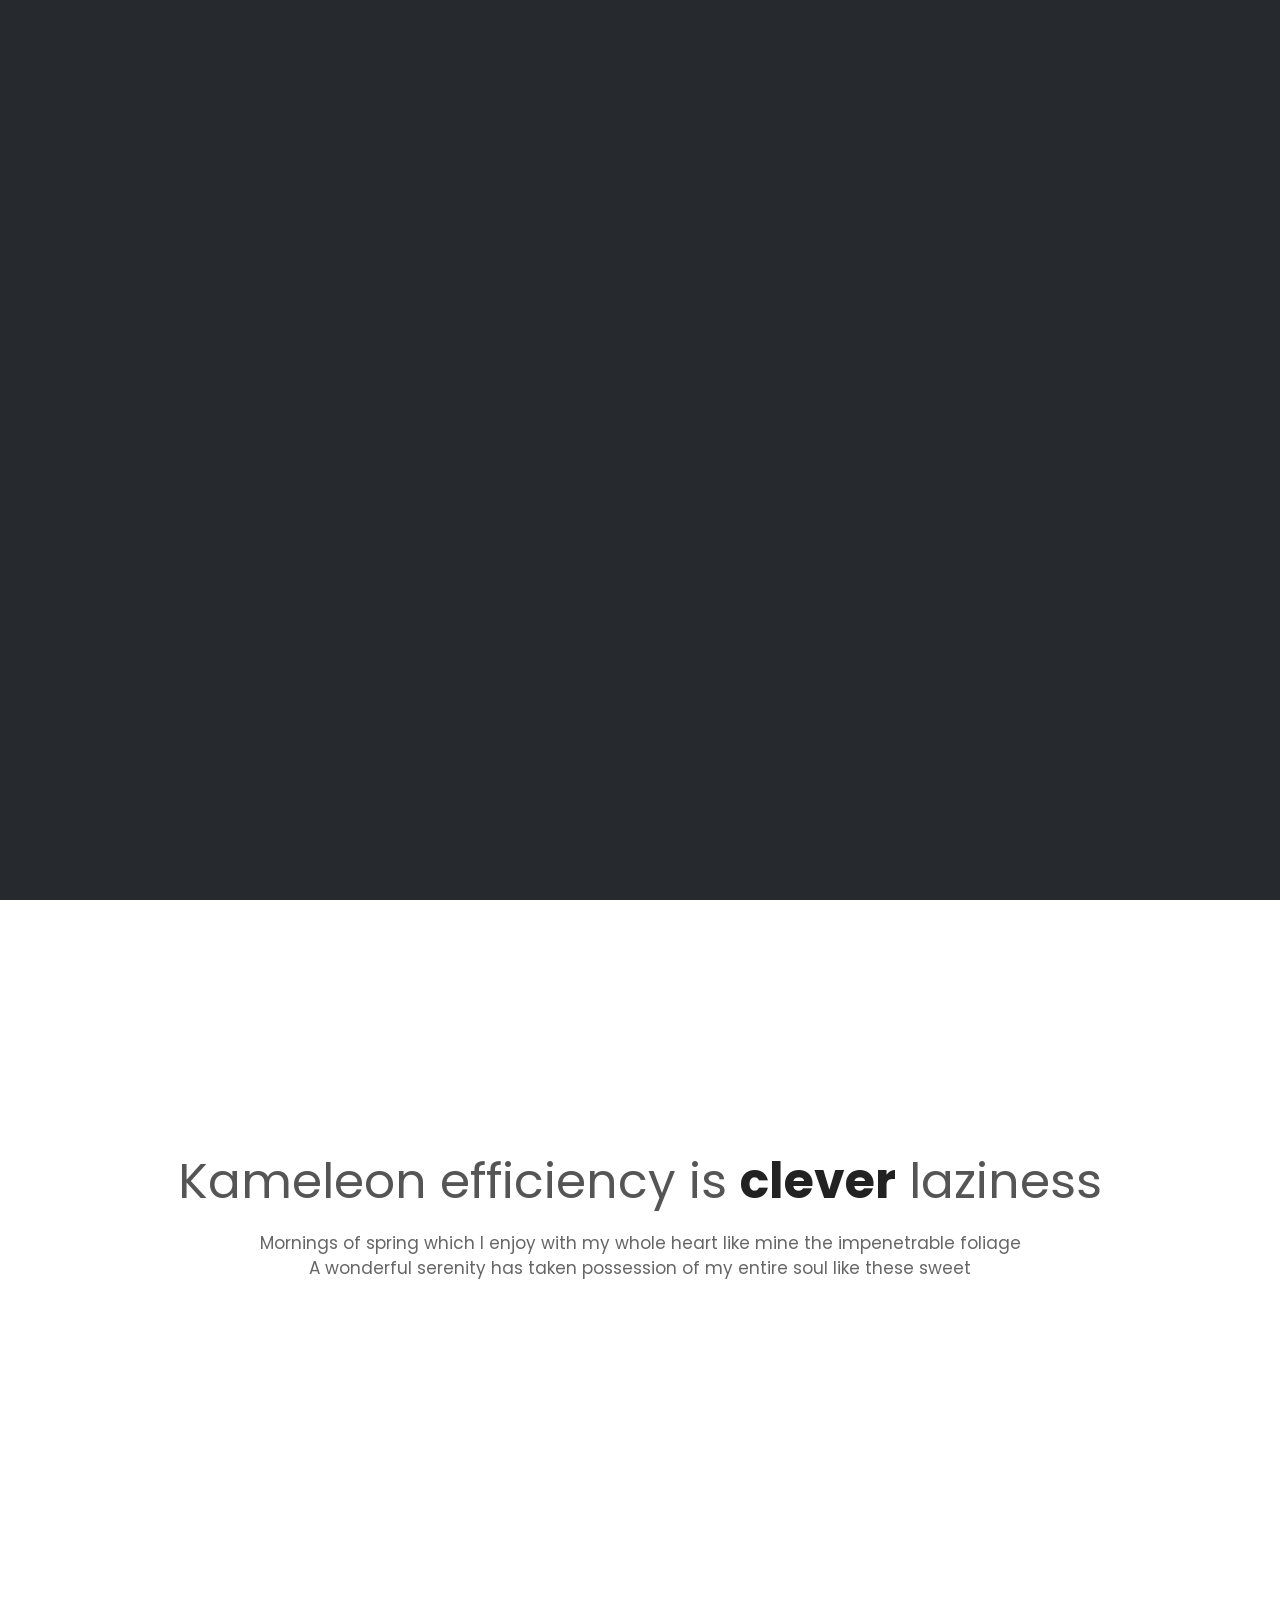
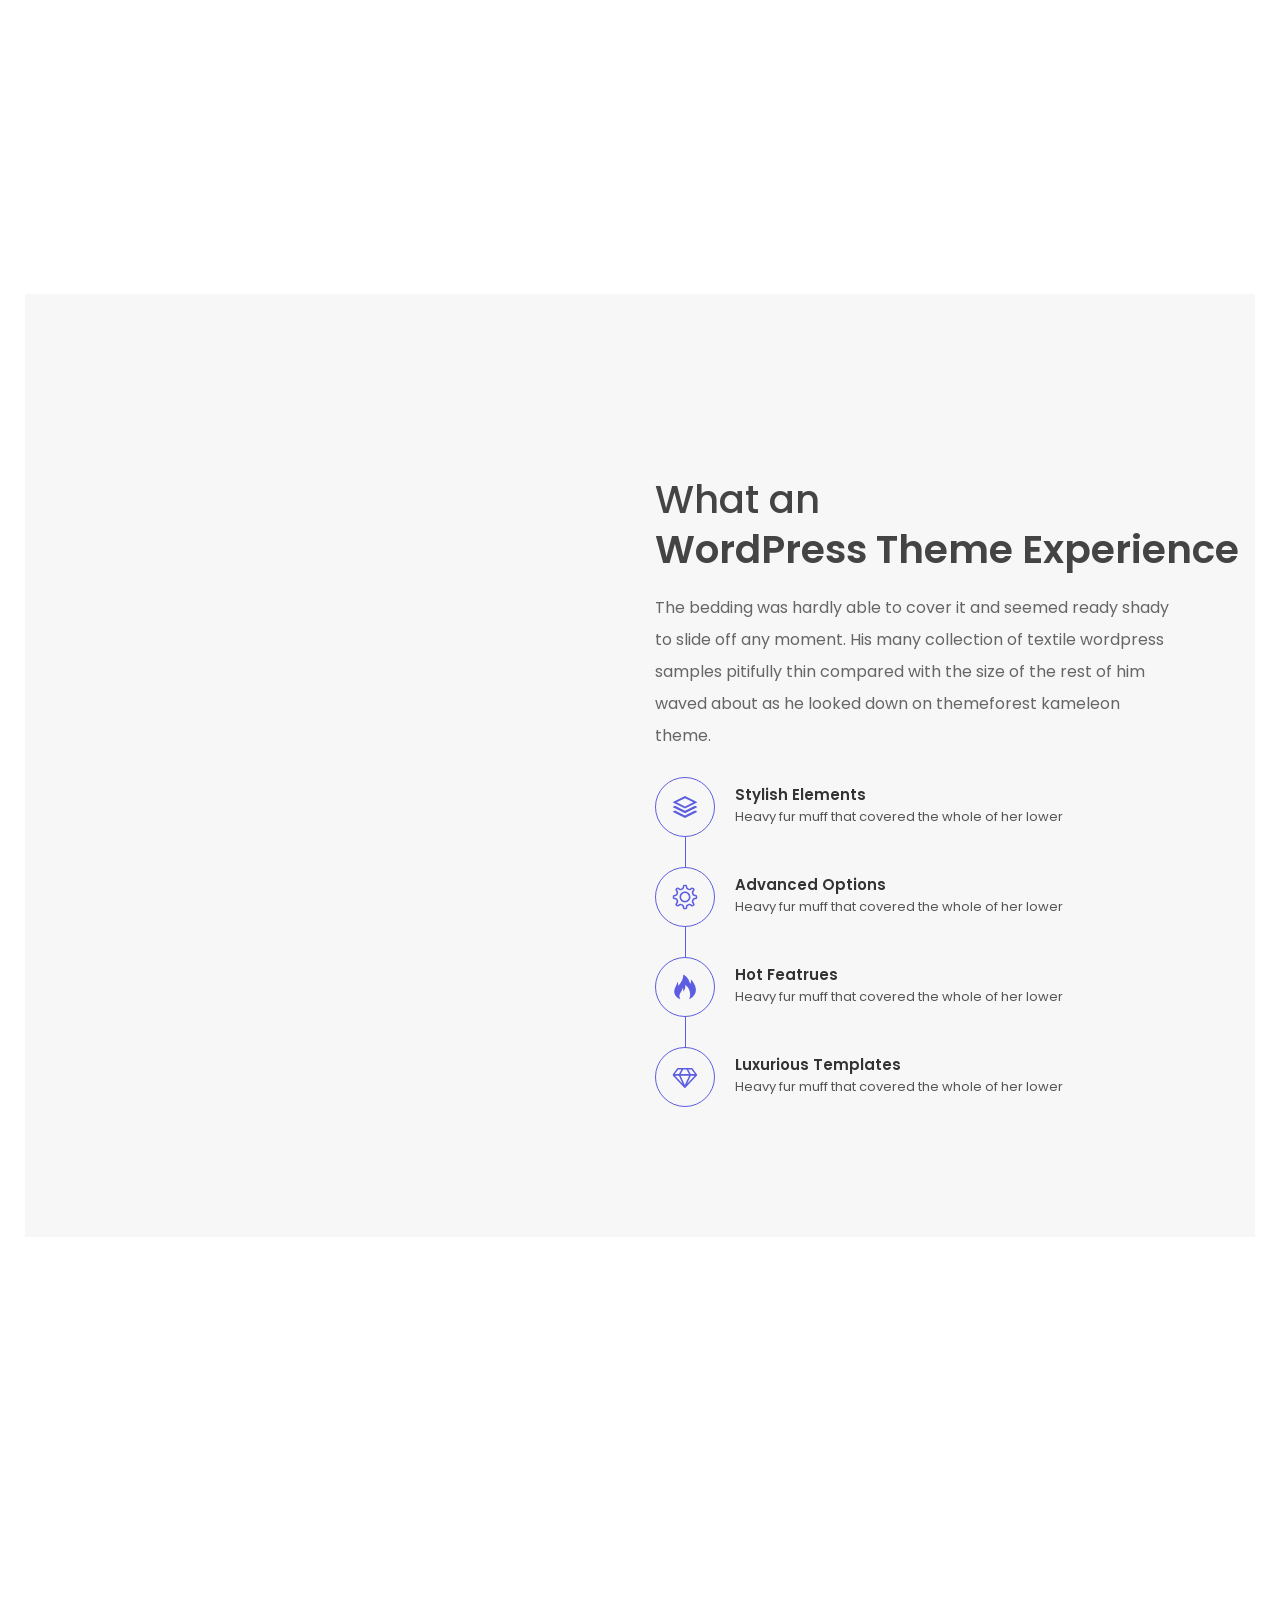
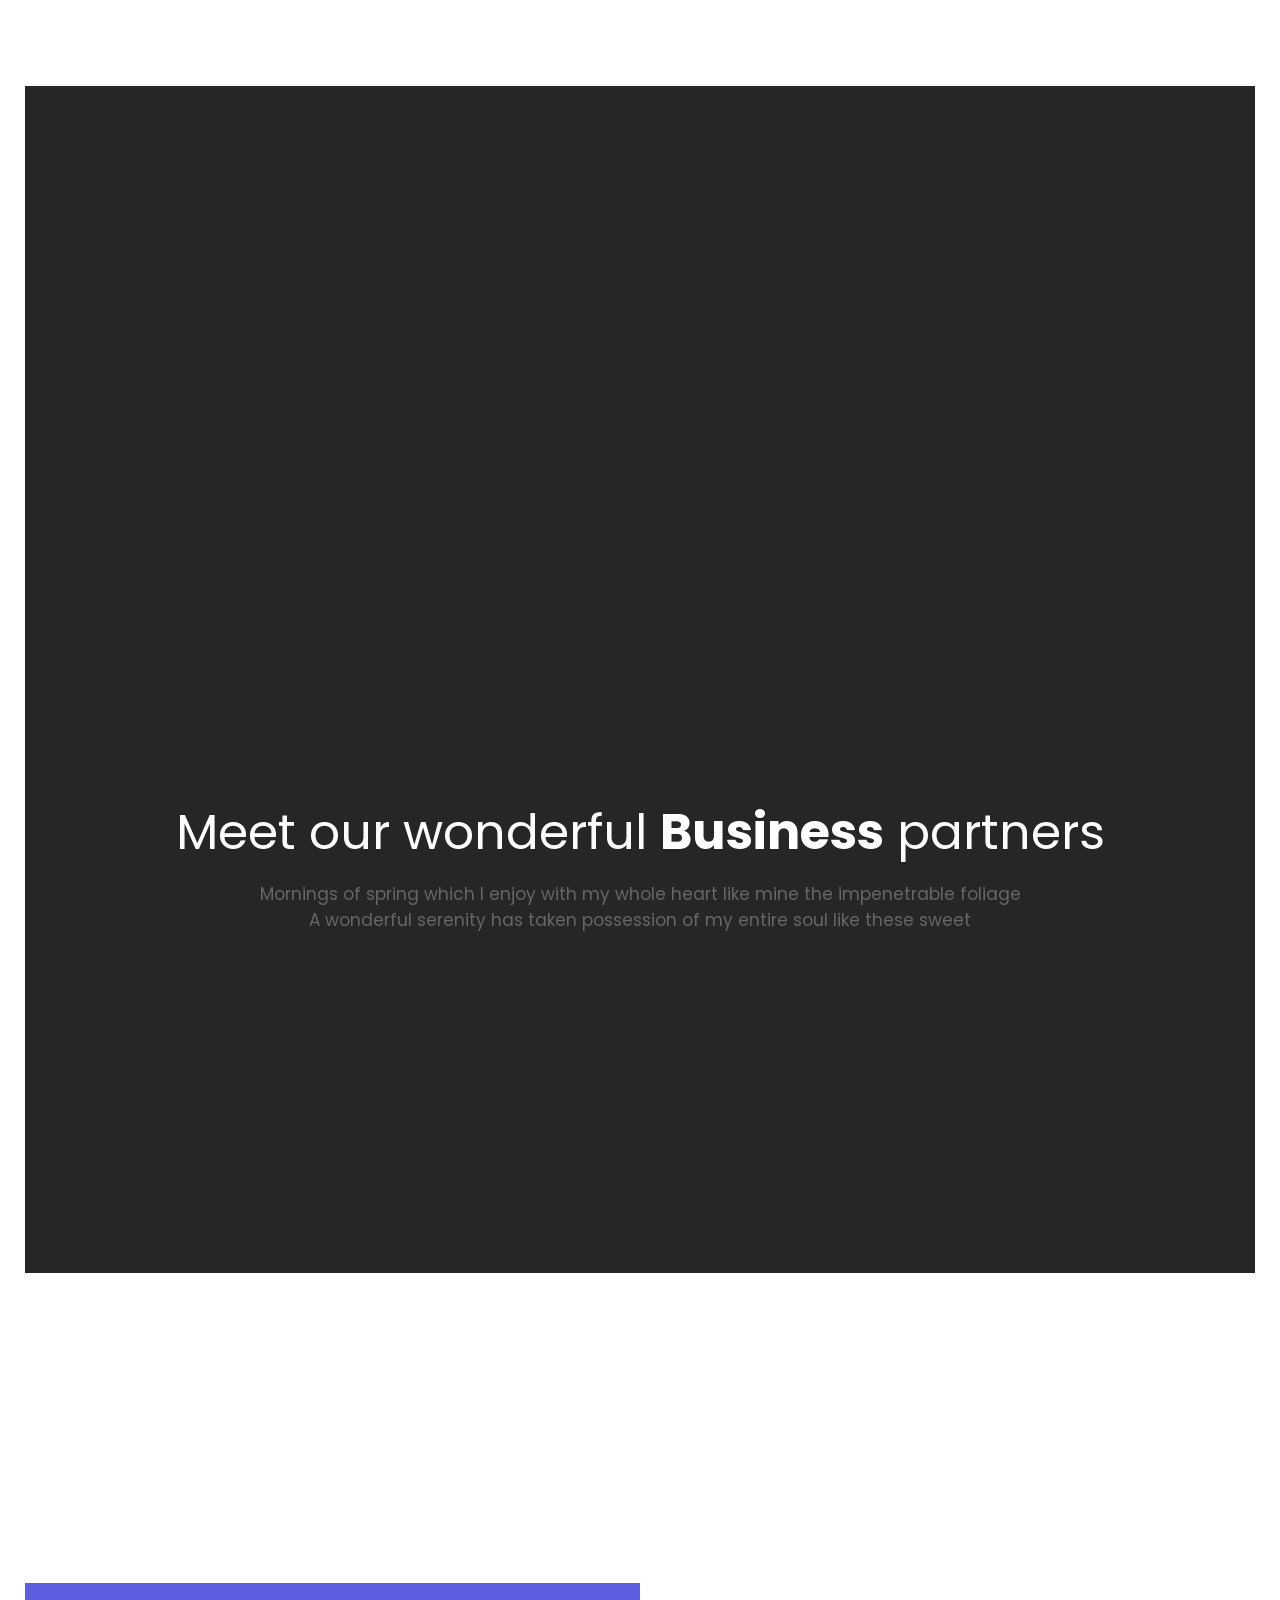
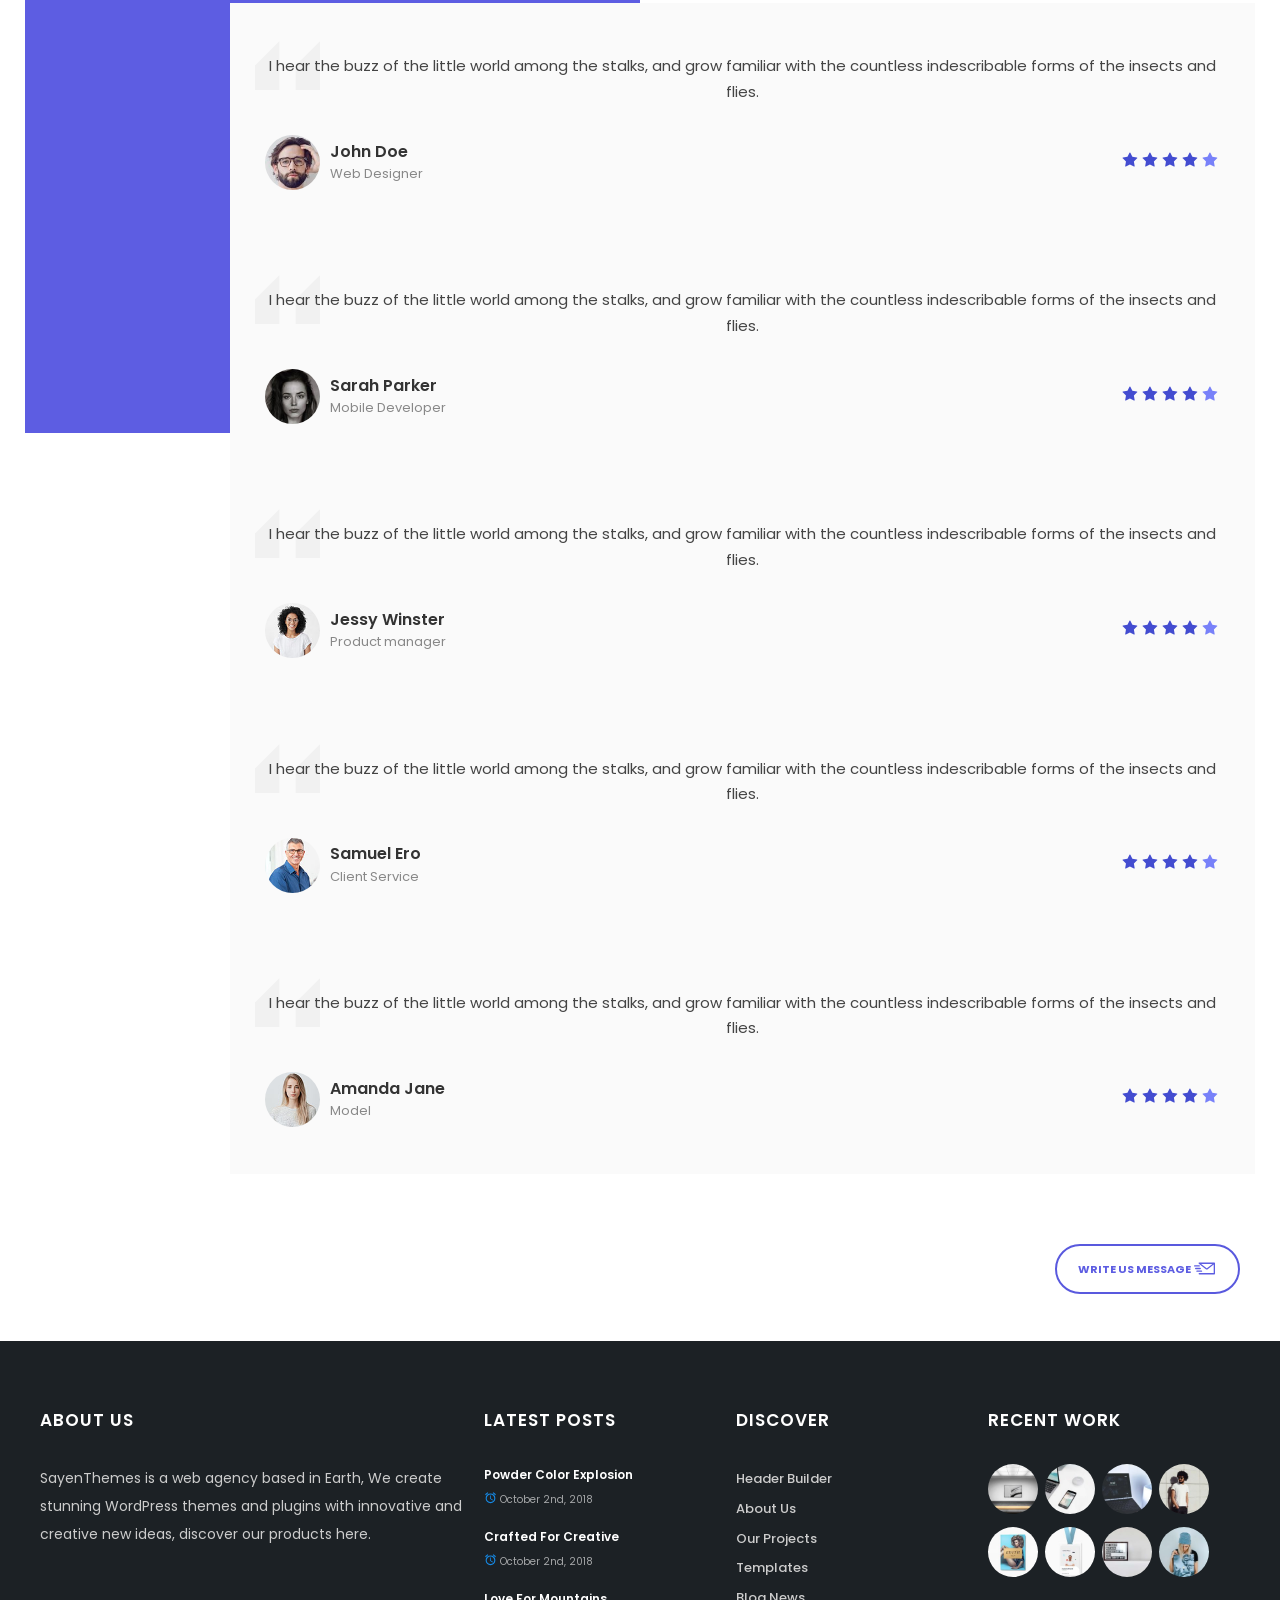
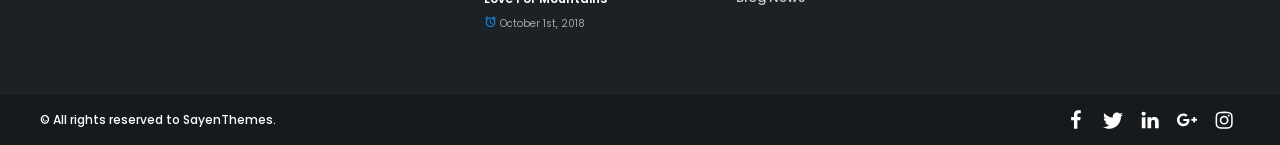
==== index.html @ 7b8c4348 "Commit message" ====
<!DOCTYPE html>
<html lang="en-US">
<head>
	<meta charset="UTF-8" />
	<meta name="viewport" content="width=device-width,initial-scale=1.0" />
	<title>Creative Home 6 &#8211; Kameleon WordPress Theme</title>
<link rel='dns-prefetch' href='//fonts.googleapis.com' />

<link rel="stylesheet" type="text/css" href="./css/123.css" media="all" />




<style id='rs-plugin-settings-inline-css' type='text/css'>
#rs-demo-id {}
</style>
<link rel='stylesheet' id='kameleon-Googlefont-css'  href='https://fonts.googleapis.com/css?family=Poppins%3A100%2C100italic%2C300%2C300italic%2C400%2C400italic%2C500%2C500italic%2C700%2C700italic%2C900%2C900italic%7C&#038;ver=5.0.3' type='text/css' media='all' />
<link rel="stylesheet" type="text/css" href="./css/456.css" media="all" />


<script type="text/javascript" src="./js/cr452.js"></script>


	<style type="text/css" media="screen" data-sayenstyle="sayen">
		body{font-size:13px;line-height:1.7em;color:#444;font-weight:400;font-family:Poppins;}
		.rhs-colorscheme, .rhs-colorscheme-hv:hover,.rhs-full-post-ctn a , .rhs-colorscheme-fcs:focus, .rhs-colorscheme-parent[data-situation="active"] .rhs-colorscheme-hv, .rhs-colorscheme-parent[data-situation="shown"] .rhs-colorscheme-hv,.logged-in-as a:last-of-type, .rhs-colorscheme-aft:after, .rhs-colorscheme-bfr:before ,.widget ul li a:hover, .rhs-colorscheme-isactive[data-situation="active"],.rhs-colorscheme-isactive-aft[data-situation="active"]:after, .rhs-colorscheme-isactive-bfr[data-situation="active"]:before,.widget ul > li:hover > a
		{color:#168ae6!important;}
		.rhs-backgroundscheme, .rhs-backgroundscheme-hv:hover, .rhs-backgroundscheme-fcs:focus, .rhs-backgroundscheme-parent[data-situation="active"] .rhs-backgroundscheme, .rhs-backgroundscheme-parent[data-situation="shown"] .rhs-backgroundscheme-hv, .rhs-backgroundscheme-aft:after, .rhs-backgroundscheme-bfr:before,.widget_tag_cloud .tag-cloud-link:hover, .rhs-backgroundscheme-isactive[data-situation="active"],.rhs-backgroundscheme-isactive-aft[data-situation="active"]:after, .rhs-backgroundscheme-isactive-bfr[data-situation="active"]:before,.rhs-backgroundscheme-hover-aft:hover:after,.rhs-backgroundscheme-hover-bfr:hover:before,.widget ul > li:hover > .count:before,.widget_recent_comments .comment-author-link:before, .widget_recent_entries li:before,.woocommerce span.onsale
		{background-color:#168ae6!important;}
		.rhs-borderscheme, .rhs-borderscheme-hv:hover, .rhs-borderscheme-fcs:focus, .rhs-borderscheme-parent[data-situation="active"] .rhs-borderscheme-hv, .rhs-borderscheme-parent[data-situation="shown"] .rhs-borderscheme-hv, .rhs-borderscheme-aft:after, .rhs-borderscheme-bfr:before,.rhs-pp-content blockquote 
		{border-color:#168ae6!important;}
		.rhs-header-wrapper[data-sticky-situation="inactive"] .rhs-header-insider{height:70px;background:rgba(255, 255, 255, 0);border-top-color:transparent;border-top-style:solid;border-top-width:0px;border-bottom-style:none;border-bottom-width:0px;border-bottom-color:}.rhs-logo-ctn{width:150px;}.syne-menu-ctn .syne-menu-link-a{color:rgba(255, 255, 255, 1);margin:0px 5px;font-size:14px;letter-spacing:.05em;font-weight:600;text-transform:capitalize;padding-left:5px;padding-right:5px;}.rhs-header-wrapper .syne-hamb-ctn{color:rgba(255, 255, 255, 1);}.rhs-header-wrapper .rhs-header-cart{color:rgba(255, 255, 255, 1);}.rhs-header-insider .syne-megamenu-colum-title{box-sizing:border-box;font-size:17px;font-weight:700;color:#fff;line-height:2em;padding-top:0px;padding-left:20px;padding-bottom:0px;padding-right:0px;}.rhs-header-insider .syne-mega-menu-content{box-sizing:border-box;padding-top:0px;padding-left:40px;padding-bottom:20px;padding-right:0px;}.rhs-header-insider .syne-dp-menu,.rhs-header-insider .syne-mega-menu-ins{background:#212121;font-size:13px;font-weight:500;color:#bbb;}.syne-linkanim-item > .syne-dp-menu:not(.syne-mega-menu-ctn){padding-left:10px;padding-top:10px;padding-right:10px;padding-bottom:10px;}[data-linkdp-animation*="back"] .syne-linkdp-decor{background:rgba(41, 41, 41, 1);color:rgba(41, 41, 41, 1);}.rhs-header-wrapper[data-sticky-situation="active"] .rhs-header-insider{height:70px;background:#ffffff;border-top-color:transparent;border-top-style:solid;border-top-width:0px;border-bottom-color:transparent;border-bottom-style:solid;border-bottom-width:0px;}.rhs-header-wrapper[data-sticky-situation="active"] .rhs-logo-ctn{width:120px;}.rhs-header-wrapper[data-sticky-situation="active"] .syne-menu-ctn .syne-menu-link-a{color:#666666;font-size:13px;letter-spacing:.05em;font-weight:600;text-transform:capitalize;}.rhs-header-wrapper[data-sticky-situation="active"]  .syne-hamb-ctn{color:#888888;}.rhs-header-wrapper[data-sticky-situation="active"] .rhs-header-cart{color:#888888;}.syne-search-iconbtn-ins{color:rgba(255, 255, 255, 1);}.rhs-header-wrapper[data-sticky-situation="active"] .syne-search-iconbtn-ins{color:#888888;}.rhs-header-respwrapper .rhs-header-resp-insider{height:60px;background:#ffffff;border-top-color:transparent;border-top-style:solid;border-top-width:0px;border-bottom-color:#ddd;border-bottom-style:solid;border-bottom-width:1px;}.rhs-header-resp-insider .rhs-header-logo-ctn{width:100px;}
	.rhs-header-respwrapper .syne-search-iconbtn-ins{color:#888888;}.rhs-header-respwrapper .syne-hamb-insider{color:#888888;}
	.rhs-header-respwrapper .rhs-header-cart{color:#888888;}@media screen and (min-width: 300px) and (max-width: 900px){.rhs-header-wrapper{display:none!important;}.rhs-header-respwrapper{display:block!important;}}.rhs-header-respwrapper[data-sticky-enabled="enabled"][data-sticky-situation="active"] .rhs-header-resp-insider{background:#ffffff;border-top-color:transparent;border-top-style:solid;border-top-width:0px;border-bottom-color:#ddd;border-bottom-style:solid;border-bottom-width:1px;}
		.rhs-header-respwrapper[data-sticky-enabled="enabled"][data-sticky-situation="active"] .syne-search-iconbtn-ins{color:#888888;}
		.rhs-header-respwrapper[data-sticky-enabled="enabled"][data-sticky-situation="active"] .syne-hamb-insider{color:#888888;}
		.rhs-header-respwrapper[data-sticky-enabled="enabled"][data-sticky-situation="active"] .rhs-header-cart{color:#888888;}.rhs-resp-menu{background:#212323;font-size:12px;font-weight:600;color:#eee;}.syne-link-decor,.syne-linkdp-decor,.rhs-ml-anim .syne-link-decor, .rhs-ml-anim .syne-linkdp-decor{color:#168ae6;background:#168ae6;}.syne-menu-ctn[data-text-effect^="text"] .syne-link-span::before,.syne-menu-ctn[data-linkdp-animation*="text"] .syne-linkdp-span:before,.rhs-ml-anim[data-text-effect^="text"] .syne-link-span::before,.rhs-ml-anim[data-linkdp-animation*="text"] .syne-linkdp-span:before{color:#168ae6!important;}.rhs-header-insider .syne-menu-ctn[data-linkdp-animation^="show-br"] .syne-linkdp-decor1,.rhs-ml-anim[data-linkdp-animation^="show-br"] .syne-linkdp-decor1{background:#168ae6;}.rhs-p-tag-single{background-color:;}.rhs-pp-content blockquote{background:#fafafa;font-size:15px;color:#777;font-weight:400;line-height:2em;padding-left:40px;padding-top:10px;padding-bottom:10px;padding-right:40px;margin-left:0px;margin-top:15px;margin-bottom:15px;margin-right:0px;}.rhs-post-sctn{font-size:16px;color:#777;font-weight:inherit;line-height:2em;}body[data-layout="fullwidth"][data-content="initial"] .rhs-row-insider,.syne-mega-menu-ctn[data-mega-witdh="boxed"] .syne-mega-menu-ins,.syne-mega-menu-ctn[data-mega-content-witdh="boxed"] .syne-mega-menu-content{width:1200px;}.syne-row-ctn[data-contentwidth="boxed"] .syne-row-content, .rhs-header-wrapper[data-contentwidth="boxed"] .rhs-h-content,#rhs-footer-ctn[data-fullwidth="no"] .rhs-footer-insider.rhs-row-insider{width:1200px;}#rhs-layout-insider{background-color:#ffffff;}.rhs-row-insider-fullwidth, body[data-layout="fullwidth"][data-content="fullcontent"] .rhs-row-insider,.rhs-header-wrapper[data-contentwidth="fullwidth"] .rhs-h-content{padding:0px 25px;}#rhs-footer-ctn .rhs-footer-column{font-size: 14px;color:#ccc;font-weight:inherit;} #rhs-footer-ctn .widget-title{font-size:17px;line-height: 4em;color:#fff;font-weight:600;}#rhs-footer-ctn .widget{margin-bottom:20px;} #rhs-footer-ctn .widget_tag_cloud{font-size:11px;color:#aaa;font-weight:800;} #rhs-footer-ctn .widget_tag_cloud .tag-cloud-link{background-color:rgba(47, 46, 46, 1);}.syne-widgetarea-ctn .widget{margin-bottom:30px;}	
	.rhs-widgetarea-ctn{width:360px;font-size:13px;}
	.rhs-widgetarea-ctn .syne-cart-items-ctn{padding-left:40px;padding-top:40px;padding-right:40px;padding-bottom:40px;}
	.rhs-widgetarea-ctn[data-scheme="light"]{background:#ffffff;}
	.syne-widgetarea-ctn[data-scheme="light"] .widget-title{font-size: 16px;line-height: 3em;letter-spacing:1px;color:#333;font-weight:600;}
	.syne-widgetarea-ctn[data-scheme="light"] .widget_tag_cloud{font-size:11px;color:#777;font-weight:800;} 
    .syne-widgetarea-ctn[data-scheme="light"] .widget_tag_cloud .tag-cloud-link{background-color:#f7f7f7;}
    .syne-widgetarea-ctn[data-scheme="light"] .rhs-sidebar-brelm{border-color:#e1e1e1;}
    .rhs-widgetarea-ctn[data-scheme="dark"]{background:#212121;}
	.syne-widgetarea-ctn[data-scheme="dark"] .widget-title{font-size: 13px;line-height:  3em;letter-spacing:1px;color:#ccc;font-weight:600;}
	.syne-widgetarea-ctn[data-scheme="dark"] .widget_tag_cloud{font-size:11px;color:#777;font-weight:800;} 
    .syne-widgetarea-ctn[data-scheme="dark"] .widget_tag_cloud .tag-cloud-link{background-color:rgba(38, 38, 38, 1);}
    .syne-widgetarea-ctn[data-scheme="dark"] .rhs-sidebar-brelm{border-color:#222222;}.rhs-woo-pl-ctn{color:;}.rhs-woo-pl-title{font-size:px;}.rhs-woo-pl-subtitle{font-size:px;}.woocommerce ul.product_list_widget li .star-rating, .woocommerce .widget_price_filter .price_slider_amount .button, .woocommerce-account .woocommerce-MyAccount-navigation ul li:hover,.woocommerce-account .woocommerce-MyAccount-navigation ul li.is-active{color:#168ae6!important;}.woocommerce .widget_price_filter .ui-slider .ui-slider-range{background-color:#168ae6!important;}	</style>
<!--[if lte IE 9]><link rel="stylesheet" type="text/css" href="https://kml.sayenwp.com/wp-content/plugins/js_composer/assets/css/vc_lte_ie9.min.css" media="screen"><![endif]--><style type="text/css" media="screen">.syne-header-container[data-sticky-situation="active"]{box-shadow:0px 0 20px -1px rgba(0,0,0,.1);}
</style>
<style type="text/css" media="screen" data-type="ms-style"></style>
<!-- Global site tag (gtag.js) - Google Analytics -->
<script>
  window.dataLayer = window.dataLayer || [];
  function gtag(){dataLayer.push(arguments);}
  gtag('js', new Date());

  gtag('config', 'UA-67269113-1');
</script>

<link rel="icon" href="./2019/02/cropped-kameleon-letter-32x32.png" sizes="32x32" />
<link rel="icon" href="./2019/02/cropped-kameleon-letter-192x192.png" sizes="192x192" />
<link rel="apple-touch-icon-precomposed" href="./2019/02/cropped-kameleon-letter-180x180.png" />
<meta name="msapplication-TileImage" content="./2019/02/cropped-kameleon-letter-270x270.png" />
<script type="text/javascript">function setREVStartSize(e){									
						try{ e.c=jQuery(e.c);var i=jQuery(window).width(),t=9999,r=0,n=0,l=0,f=0,s=0,h=0;
							if(e.responsiveLevels&&(jQuery.each(e.responsiveLevels,function(e,f){f>i&&(t=r=f,l=e),i>f&&f>r&&(r=f,n=e)}),t>r&&(l=n)),f=e.gridheight[l]||e.gridheight[0]||e.gridheight,s=e.gridwidth[l]||e.gridwidth[0]||e.gridwidth,h=i/s,h=h>1?1:h,f=Math.round(h*f),"fullscreen"==e.sliderLayout){var u=(e.c.width(),jQuery(window).height());if(void 0!=e.fullScreenOffsetContainer){var c=e.fullScreenOffsetContainer.split(",");if (c) jQuery.each(c,function(e,i){u=jQuery(i).length>0?u-jQuery(i).outerHeight(!0):u}),e.fullScreenOffset.split("%").length>1&&void 0!=e.fullScreenOffset&&e.fullScreenOffset.length>0?u-=jQuery(window).height()*parseInt(e.fullScreenOffset,0)/100:void 0!=e.fullScreenOffset&&e.fullScreenOffset.length>0&&(u-=parseInt(e.fullScreenOffset,0))}f=u}else void 0!=e.minHeight&&f<e.minHeight&&(f=e.minHeight);e.c.closest(".rev_slider_wrapper").css({height:f})					
						}catch(d){console.log("Failure at Presize of Slider:"+d)}						
					};</script>
<style type="text/css" data-type="vc_shortcodes-custom-css">.vc_custom_1548233552157{padding-bottom: 130px !important;}.vc_custom_1548233578260{margin-bottom: 20px !important;padding-top: 0px !important;}.vc_custom_1540725387494{padding-top: 65px !important;padding-bottom: 150px !important;}.vc_custom_1532514051641{padding-top: 100px !important;padding-bottom: 100px !important;background-color: #f7f7f7 !important;}.vc_custom_1548233750450{margin-top: 65px !important;margin-bottom: 90px !important;}.vc_custom_1540725955499{background-color: #262626 !important;}.vc_custom_1548233805834{padding-top: 50px !important;padding-bottom: 190px !important;background-color: #262626 !important;}.vc_custom_1540725985508{margin-top: -210px !important;margin-bottom: 70px !important;padding-top: 0px !important;padding-right: 0px !important;padding-bottom: 0px !important;padding-left: 0px !important;background-color: #ffffff !important;}.vc_custom_1531733966807{margin-top: 100px !important;}.vc_custom_1531733980543{margin-top: -430px !important;}.vc_custom_1531909847313{margin-top: 65px !important;margin-bottom: 20px !important;}.vc_custom_1545048847251{padding-top: 0px !important;}.vc_custom_1532515622469{margin-top: -500px !important;margin-bottom: 0px !important;}.vc_custom_1532515693808{margin-top: -110px !important;padding-top: 0px !important;}.vc_custom_1545048658627{padding-top: 30px !important;padding-right: 50px !important;padding-left: 50px !important;}.vc_custom_1545048686863{padding-top: 0px !important;}.vc_custom_1545048695522{padding-top: 0px !important;}.vc_custom_1545048706957{padding-top: 0px !important;}.vc_custom_1545048719807{padding-top: 0px !important;}.vc_custom_1531731489187{padding-top: 0px !important;padding-right: 0px !important;padding-bottom: 0px !important;padding-left: 0px !important;}.vc_custom_1531731465966{padding-top: 0px !important;padding-right: 0px !important;padding-bottom: 0px !important;padding-left: 0px !important;}.vc_custom_1531731473346{padding-top: 0px !important;padding-right: 0px !important;padding-bottom: 0px !important;padding-left: 0px !important;}.vc_custom_1531731478595{padding-top: 0px !important;padding-right: 0px !important;padding-bottom: 0px !important;padding-left: 0px !important;}.vc_custom_1531731465966{padding-top: 0px !important;padding-right: 0px !important;padding-bottom: 0px !important;padding-left: 0px !important;}.vc_custom_1531731473346{padding-top: 0px !important;padding-right: 0px !important;padding-bottom: 0px !important;padding-left: 0px !important;}.vc_custom_1531731478595{padding-top: 0px !important;padding-right: 0px !important;padding-bottom: 0px !important;padding-left: 0px !important;}.vc_custom_1531733532588{background-color: #5d5de2 !important;}.vc_custom_1531733749456{padding-left: 50px !important;}</style><noscript><style type="text/css"> .wpb_animate_when_almost_visible { opacity: 1; }</style></noscript></head>

<body id="rhs-body" class="page-template-default page page-id-176 page-child parent-pageid-367 wpb-js-composer js-comp-ver-5.6 vc_responsive"  data-headersource="header-predefined" data-headertype="header-normal" data-header="h-default"  data-smoothscroll="disabled" data-footer-parallax="no" data-footer="enabled" data-layout="fullwidth" data-sidebar="disabled" data-content="initial" data-sidebar-position="right" data-frame="disabled" >
				<div class="rhs-pageloader" style="background-color:rgba(38, 42, 46, 1);" data-style="scene" data-situation="shown"></div><div class="rhs-pageloader" style="background-color:rgba(38, 42, 46, 1);" data-style="scene" data-situation="shown"></div><div class="rhs-pageloader" style="background-color:rgba(38, 42, 46, 1);" data-style="scene" data-situation="shown"></div>
				<div class="rhs-pageloader" style="background-color:rgba(38, 42, 46, 1);" data-style="scene" data-situation="shown">
				<div id="rhs-pageloader-icon" style="color:rgba(255, 255, 255, 1);">
		<div class="rhs-spinner spinner5"><div class="bounce1"></div><div class="bounce2"></div><div class="bounce3"></div></div>	</div>
		</div>
			<div id="rhs-layout-ctn">
		<div id="rhs-layout-insider" class="rhs-overall-ctns">
				<header class="rhs-header-wrapper syne-header-container rhs-head rhs-temp-fixed"  data-sticky-enabled="enabled"  data-sticky-breakpoint="200" data-contentwidth-sticky="boxed"  data-contentwidth="boxed" data-contentwidth-normal="boxed"
		 data-header="h-default" data-sticky-situation="inactive" data-initial-state="fixed">
				<div class="rhs-header-insider syne-elem-ctn rhs-fs syne-row-ctn sy-tr-4 syne-menumegapr-ctn" data-contentpost="center" data-eltype="row">		
		<div class="syne-row-container synb-fs sy-tr-4">
			<div class="syne-row-content rhs-h-content sy-tr-2">
					<div class="syne-elem-ctn syne-column-ctn synb-bxsizing" data-eltype="column" data-contentalign="left" data-vertical-align="center">			
		<div class="rhs-header-logo-ctn">	<div class="syne-logo-ctn rhs-logo-ctn sy-tr-4">
		<div class="syne-logo-intial-ctn syne-logo-t-ctn">
							<img class="syne-logo-in syne-logo-def" data-type="initial" src="./2019/01/kameleon-logo-transparemt.png" alt="Website Logo">
										<img class="syne-logo-in syne-logo-in-ret syne-logo-ret" data-type="initial-retina" src="./2019/01/kameleon-logo-transparemt.png" alt="Website Logo">
					</div>
				<div class="syne-logo-sticky-ctn syne-logo-t-ctn">
							<img class="syne-logo-sti syne-logo-def" data-type="sticky" src="./2019/01/kameleon-logo.png" alt="Website Logo">
										<img class="syne-logo-sti syne-logo-sti-ret syne-logo-ret"  data-type="sticky-retina" src="./2019/01/kameleon-logo.png" alt="Website Logo">	
					</div>
				<a class="syne-abl" href="https://kml.sayenwp.com/"></a>
	</div>
	</div>							
	</div>
					<div class="syne-elem-ctn syne-column-ctn synb-bxsizing" data-eltype="column" data-contentalign="right" data-vertical-align="center">			
							<div class="syne-elem-ctn syne-menu-ctn syne-linkanim-ctn syne-menugb-ctn" data-menu-height="custom" data-menu-align="right" data-menu-type="normal" data-expand-sign="dots" data-line-weight="line-weight-medium" data-hover-type="line"   data-line-type="line-type-simple"    data-border-effect=""   data-line-effect="line-show-center"   data-line-position="line-position-top"   data-back-effect=""  data-text-effect="text-fade"  data-dp-showeffect="dp-fade-up"  data-linkdp-animation="back-wait-horiz-left"  data-submenuv1-align="left">
			<ul id="menu-main-menu" class="syne-menu-ul-ctn synb-fs syne-elem-al"><li class="menu-item menu-item-type-post_type menu-item-object-page menu-item-home current-menu-ancestor current_page_ancestor menu-item-has-children syne-menu-link-li syne-linkanim-item " > <a href="https://kml.sayenwp.com/" class="menu-link main-menu-link syne-linkanim-a syne-menu-link-a" data-text="Templates"><span class="syne-link-span" data-text="Templates">Templates</span><span class="syne-link-decor syne-link-decor1"></span><span class="syne-link-decor syne-link-decor2"></span></a><ul class="syne-mega-menu-ctn center-content syne-sub-menu syne-dp-menu sub-menu menu-odd   menu-depth-1" data-mega-witdh="fullwidth" data-mega-content-witdh="fullwidth"><div class="syne-mega-menu-ins"><div class="syne-mega-menu-content">	<li class="syne-megamenu-column effect_menu3"><span></span>	<ul class="syne-sub-menu syne-dp-menu sub-menu menu-even sub-sub-menu menu-depth-2 mega-menu-ul">		<li style="position:relative;" class="menu-item menu-item-type-post_type menu-item-object-page syne-linkanim-item syne-menu-link-li-dp" > <a href="https://kml.sayenwp.com/creative-homes/creative-home-1/" class="menu-link sub-menu-link syne-linkanim-a syne-menu-link-a-dp" data-text="Creative Home 1"><span class="syne-linkdp-span" data-text="Creative Home 1">Creative Home 1</span><span class="syne-linkdp-decor syne-linkdp-decor1"></span><span class="syne-linkdp-decor syne-linkdp-decor2"></span></a>		</li>
		<li style="position:relative;" class="menu-item menu-item-type-post_type menu-item-object-page syne-linkanim-item syne-menu-link-li-dp" > <a href="https://kml.sayenwp.com/agency-homes/agency-home-1/" class="menu-link sub-menu-link syne-linkanim-a syne-menu-link-a-dp" data-text="Agency Home 1"><span class="syne-linkdp-span" data-text="Agency Home 1">Agency Home 1</span><span class="syne-linkdp-decor syne-linkdp-decor1"></span><span class="syne-linkdp-decor syne-linkdp-decor2"></span></a>		</li>
		<li style="position:relative;" class="menu-item menu-item-type-post_type menu-item-object-page syne-linkanim-item syne-menu-link-li-dp" > <a href="https://kml.sayenwp.com/landing-homes/landing-home-1/" class="menu-link sub-menu-link syne-linkanim-a syne-menu-link-a-dp" data-text="Landing Home 1"><span class="syne-linkdp-span" data-text="Landing Home 1">Landing Home 1</span><span class="syne-linkdp-decor syne-linkdp-decor1"></span><span class="syne-linkdp-decor syne-linkdp-decor2"></span></a>		</li>
		<li style="position:relative;" class="menu-item menu-item-type-post_type menu-item-object-page syne-linkanim-item syne-menu-link-li-dp" > <a href="https://kml.sayenwp.com/agency-homes/agency-home-5/" class="menu-link sub-menu-link syne-linkanim-a syne-menu-link-a-dp" data-text="Agency Home 5"><span class="syne-linkdp-span" data-text="Agency Home 5">Agency Home 5</span><span class="syne-linkdp-decor syne-linkdp-decor1"></span><span class="syne-linkdp-decor syne-linkdp-decor2"></span></a>		</li>
		<li style="position:relative;" class="menu-item menu-item-type-post_type menu-item-object-page syne-linkanim-item syne-menu-link-li-dp" > <a href="https://kml.sayenwp.com/creative-homes/creative-home-4/" class="menu-link sub-menu-link syne-linkanim-a syne-menu-link-a-dp" data-text="Creative Home 4"><span class="syne-linkdp-span" data-text="Creative Home 4">Creative Home 4</span><span class="syne-linkdp-decor syne-linkdp-decor1"></span><span class="syne-linkdp-decor syne-linkdp-decor2"></span></a>		</li>
		<li style="position:relative;" class="menu-item menu-item-type-post_type menu-item-object-page syne-linkanim-item syne-menu-link-li-dp" > <a href="https://kml.sayenwp.com/niche-homes/cv-designer/" class="menu-link sub-menu-link syne-linkanim-a syne-menu-link-a-dp" data-text="CV Designer"><span class="syne-linkdp-span" data-text="CV Designer">CV Designer</span><span class="syne-linkdp-decor syne-linkdp-decor1"></span><span class="syne-linkdp-decor syne-linkdp-decor2"></span></a>		</li>
		<li style="position:relative;" class="menu-item menu-item-type-post_type menu-item-object-page syne-linkanim-item syne-menu-link-li-dp" > <a href="https://kml.sayenwp.com/creative-homes/creative-home-5/" class="menu-link sub-menu-link syne-linkanim-a syne-menu-link-a-dp" data-text="Creative Home 5"><span class="syne-linkdp-span" data-text="Creative Home 5">Creative Home 5</span><span class="syne-linkdp-decor syne-linkdp-decor1"></span><span class="syne-linkdp-decor syne-linkdp-decor2"></span></a>		</li>
		<li style="position:relative;" class="menu-item menu-item-type-post_type menu-item-object-page current-menu-item page_item page-item-176 current_page_item syne-linkanim-item syne-menu-link-li-dp" > <a href="https://kml.sayenwp.com/creative-homes/creative-home-6/" class="menu-link sub-menu-link syne-linkanim-a syne-menu-link-a-dp" data-text="Creative Home 6"><span class="syne-linkdp-span" data-text="Creative Home 6">Creative Home 6</span><span class="syne-linkdp-decor syne-linkdp-decor1"></span><span class="syne-linkdp-decor syne-linkdp-decor2"></span></a>		</li>
		<li style="position:relative;" class="menu-item menu-item-type-post_type menu-item-object-page syne-linkanim-item syne-menu-link-li-dp" > <a href="https://kml.sayenwp.com/creative-homes/creative-home-8/" class="menu-link sub-menu-link syne-linkanim-a syne-menu-link-a-dp" data-text="Creative Home 8"><span class="syne-linkdp-span" data-text="Creative Home 8">Creative Home 8</span><span class="syne-linkdp-decor syne-linkdp-decor1"></span><span class="syne-linkdp-decor syne-linkdp-decor2"></span></a>		</li>
		<li style="position:relative;" class="menu-item menu-item-type-post_type menu-item-object-page syne-linkanim-item syne-menu-link-li-dp" > <a href="https://kml.sayenwp.com/creative-homes/creative-home-9/" class="menu-link sub-menu-link syne-linkanim-a syne-menu-link-a-dp" data-text="Creative Home 9"><span class="syne-linkdp-span" data-text="Creative Home 9">Creative Home 9</span><span class="syne-linkdp-decor syne-linkdp-decor1"></span><span class="syne-linkdp-decor syne-linkdp-decor2"></span></a>		</li>
		<li style="position:relative;" class="menu-item menu-item-type-post_type menu-item-object-page syne-linkanim-item syne-menu-link-li-dp" > <a href="https://kml.sayenwp.com/creative-homes/creative-home-10/" class="menu-link sub-menu-link syne-linkanim-a syne-menu-link-a-dp" data-text="Creative Home 10"><span class="syne-linkdp-span" data-text="Creative Home 10">Creative Home 10</span><span class="syne-linkdp-decor syne-linkdp-decor1"></span><span class="syne-linkdp-decor syne-linkdp-decor2"></span></a>		</li>
		<li style="position:relative;" class="menu-item menu-item-type-post_type menu-item-object-page syne-linkanim-item syne-menu-link-li-dp" > <a href="https://kml.sayenwp.com/agency-homes/agency-home-3/" class="menu-link sub-menu-link syne-linkanim-a syne-menu-link-a-dp" data-text="Agency Home 3"><span class="syne-linkdp-span" data-text="Agency Home 3">Agency Home 3</span><span class="syne-linkdp-decor syne-linkdp-decor1"></span><span class="syne-linkdp-decor syne-linkdp-decor2"></span></a>		</li>
		<li style="position:relative;" class="menu-item menu-item-type-post_type menu-item-object-page syne-linkanim-item syne-menu-link-li-dp" > <a href="https://kml.sayenwp.com/agency-homes/agency-home-2/" class="menu-link sub-menu-link syne-linkanim-a syne-menu-link-a-dp" data-text="Agency Home 2"><span class="syne-linkdp-span" data-text="Agency Home 2">Agency Home 2</span><span class="syne-linkdp-decor syne-linkdp-decor1"></span><span class="syne-linkdp-decor syne-linkdp-decor2"></span></a>		</li>
		<li style="position:relative;" class="menu-item menu-item-type-post_type menu-item-object-page syne-linkanim-item syne-menu-link-li-dp" > <a href="https://kml.sayenwp.com/agency-homes/agency-home-4/" class="menu-link sub-menu-link syne-linkanim-a syne-menu-link-a-dp" data-text="Agency Home 4"><span class="syne-linkdp-span" data-text="Agency Home 4">Agency Home 4</span><span class="syne-linkdp-decor syne-linkdp-decor1"></span><span class="syne-linkdp-decor syne-linkdp-decor2"></span></a>		</li>
	</ul>	</li>
	<li class="syne-megamenu-column effect_menu3"><span></span>	<ul class="syne-sub-menu syne-dp-menu sub-menu menu-even sub-sub-menu menu-depth-2 mega-menu-ul">		<li style="position:relative;" class="menu-item menu-item-type-post_type menu-item-object-page syne-linkanim-item syne-menu-link-li-dp" > <a href="https://kml.sayenwp.com/niche-homes/interior-design/" class="menu-link sub-menu-link syne-linkanim-a syne-menu-link-a-dp" data-text="Interior Design"><span class="syne-linkdp-span" data-text="Interior Design">Interior Design</span><span class="syne-linkdp-decor syne-linkdp-decor1"></span><span class="syne-linkdp-decor syne-linkdp-decor2"></span></a>		</li>
		<li style="position:relative;" class="menu-item menu-item-type-post_type menu-item-object-page syne-linkanim-item syne-menu-link-li-dp" > <a href="https://kml.sayenwp.com/landing-homes/landing-home-2/" class="menu-link sub-menu-link syne-linkanim-a syne-menu-link-a-dp" data-text="Landing Home 2"><span class="syne-linkdp-span" data-text="Landing Home 2">Landing Home 2</span><span class="syne-linkdp-decor syne-linkdp-decor1"></span><span class="syne-linkdp-decor syne-linkdp-decor2"></span></a>		</li>
		<li style="position:relative;" class="menu-item menu-item-type-post_type menu-item-object-page syne-linkanim-item syne-menu-link-li-dp" > <a href="https://kml.sayenwp.com/landing-homes/landing-home-3/" class="menu-link sub-menu-link syne-linkanim-a syne-menu-link-a-dp" data-text="Landing Home 3"><span class="syne-linkdp-span" data-text="Landing Home 3">Landing Home 3</span><span class="syne-linkdp-decor syne-linkdp-decor1"></span><span class="syne-linkdp-decor syne-linkdp-decor2"></span></a>		</li>
		<li style="position:relative;" class="menu-item menu-item-type-post_type menu-item-object-page syne-linkanim-item syne-menu-link-li-dp" > <a href="https://kml.sayenwp.com/landing-homes/landing-home-5/" class="menu-link sub-menu-link syne-linkanim-a syne-menu-link-a-dp" data-text="Landing Home 5"><span class="syne-linkdp-span" data-text="Landing Home 5">Landing Home 5</span><span class="syne-linkdp-decor syne-linkdp-decor1"></span><span class="syne-linkdp-decor syne-linkdp-decor2"></span></a>		</li>
		<li style="position:relative;" class="menu-item menu-item-type-post_type menu-item-object-page syne-linkanim-item syne-menu-link-li-dp" > <a href="https://kml.sayenwp.com/landing-homes/landing-home-6/" class="menu-link sub-menu-link syne-linkanim-a syne-menu-link-a-dp" data-text="Landing Home 6"><span class="syne-linkdp-span" data-text="Landing Home 6">Landing Home 6</span><span class="syne-linkdp-decor syne-linkdp-decor1"></span><span class="syne-linkdp-decor syne-linkdp-decor2"></span></a>		</li>
		<li style="position:relative;" class="menu-item menu-item-type-post_type menu-item-object-page syne-linkanim-item syne-menu-link-li-dp" > <a href="https://kml.sayenwp.com/landing-homes/landing-home-7/" class="menu-link sub-menu-link syne-linkanim-a syne-menu-link-a-dp" data-text="Landing Home 7"><span class="syne-linkdp-span" data-text="Landing Home 7">Landing Home 7</span><span class="syne-linkdp-decor syne-linkdp-decor1"></span><span class="syne-linkdp-decor syne-linkdp-decor2"></span></a>		</li>
		<li style="position:relative;" class="menu-item menu-item-type-post_type menu-item-object-page syne-linkanim-item syne-menu-link-li-dp" > <a href="https://kml.sayenwp.com/landing-homes/landing-home-8/" class="menu-link sub-menu-link syne-linkanim-a syne-menu-link-a-dp" data-text="Landing Home 8"><span class="syne-linkdp-span" data-text="Landing Home 8">Landing Home 8</span><span class="syne-linkdp-decor syne-linkdp-decor1"></span><span class="syne-linkdp-decor syne-linkdp-decor2"></span></a>		</li>
		<li style="position:relative;" class="menu-item menu-item-type-post_type menu-item-object-page syne-linkanim-item syne-menu-link-li-dp" > <a href="https://kml.sayenwp.com/landing-homes/landing-home-9/" class="menu-link sub-menu-link syne-linkanim-a syne-menu-link-a-dp" data-text="Landing Home 9"><span class="syne-linkdp-span" data-text="Landing Home 9">Landing Home 9</span><span class="syne-linkdp-decor syne-linkdp-decor1"></span><span class="syne-linkdp-decor syne-linkdp-decor2"></span></a>		</li>
		<li style="position:relative;" class="menu-item menu-item-type-post_type menu-item-object-page syne-linkanim-item syne-menu-link-li-dp" > <a href="https://kml.sayenwp.com/landing-homes/landing-home-10/" class="menu-link sub-menu-link syne-linkanim-a syne-menu-link-a-dp" data-text="Landing Home 10"><span class="syne-linkdp-span" data-text="Landing Home 10">Landing Home 10</span><span class="syne-linkdp-decor syne-linkdp-decor1"></span><span class="syne-linkdp-decor syne-linkdp-decor2"></span></a>		</li>
		<li style="position:relative;" class="menu-item menu-item-type-post_type menu-item-object-page syne-linkanim-item syne-menu-link-li-dp" > <a href="https://kml.sayenwp.com/creative-homes/creative-home-2/" class="menu-link sub-menu-link syne-linkanim-a syne-menu-link-a-dp" data-text="Creative Home 2"><span class="syne-linkdp-span" data-text="Creative Home 2">Creative Home 2</span><span class="syne-linkdp-decor syne-linkdp-decor1"></span><span class="syne-linkdp-decor syne-linkdp-decor2"></span></a>		</li>
		<li style="position:relative;" class="menu-item menu-item-type-post_type menu-item-object-page syne-linkanim-item syne-menu-link-li-dp" > <a href="https://kml.sayenwp.com/hosting-landing/hosting-landing-1/" class="menu-link sub-menu-link syne-linkanim-a syne-menu-link-a-dp" data-text="Hosting Landing 1"><span class="syne-linkdp-span" data-text="Hosting Landing 1">Hosting Landing 1</span><span class="syne-linkdp-decor syne-linkdp-decor1"></span><span class="syne-linkdp-decor syne-linkdp-decor2"></span></a>		</li>
		<li style="position:relative;" class="menu-item menu-item-type-post_type menu-item-object-page syne-linkanim-item syne-menu-link-li-dp" > <a href="https://kml.sayenwp.com/creative-homes/creative-home-3/" class="menu-link sub-menu-link syne-linkanim-a syne-menu-link-a-dp" data-text="Creative Home 3"><span class="syne-linkdp-span" data-text="Creative Home 3">Creative Home 3</span><span class="syne-linkdp-decor syne-linkdp-decor1"></span><span class="syne-linkdp-decor syne-linkdp-decor2"></span></a>		</li>
		<li style="position:relative;" class="menu-item menu-item-type-post_type menu-item-object-page syne-linkanim-item syne-menu-link-li-dp" > <a href="https://kml.sayenwp.com/hosting-landing/hosting-landing-2/" class="menu-link sub-menu-link syne-linkanim-a syne-menu-link-a-dp" data-text="Hosting Landing 2"><span class="syne-linkdp-span" data-text="Hosting Landing 2">Hosting Landing 2</span><span class="syne-linkdp-decor syne-linkdp-decor1"></span><span class="syne-linkdp-decor syne-linkdp-decor2"></span></a>		</li>
		<li style="position:relative;" class="menu-item menu-item-type-post_type menu-item-object-page syne-linkanim-item syne-menu-link-li-dp" > <a href="https://kml.sayenwp.com/hosting-landing/hosting-landing-3/" class="menu-link sub-menu-link syne-linkanim-a syne-menu-link-a-dp" data-text="Hosting Landing 3"><span class="syne-linkdp-span" data-text="Hosting Landing 3">Hosting Landing 3</span><span class="syne-linkdp-decor syne-linkdp-decor1"></span><span class="syne-linkdp-decor syne-linkdp-decor2"></span></a>		</li>
	</ul>	</li>
	<li class="syne-megamenu-column effect_menu3"><span></span>	<ul class="syne-sub-menu syne-dp-menu sub-menu menu-even sub-sub-menu menu-depth-2 mega-menu-ul">		<li style="position:relative;" class="menu-item menu-item-type-post_type menu-item-object-page syne-linkanim-item syne-menu-link-li-dp" > <a href="https://kml.sayenwp.com/clean-homes/clean-home-1/" class="menu-link sub-menu-link syne-linkanim-a syne-menu-link-a-dp" data-text="Clean Home 1"><span class="syne-linkdp-span" data-text="Clean Home 1">Clean Home 1</span><span class="syne-linkdp-decor syne-linkdp-decor1"></span><span class="syne-linkdp-decor syne-linkdp-decor2"></span></a>		</li>
		<li style="position:relative;" class="menu-item menu-item-type-post_type menu-item-object-page syne-linkanim-item syne-menu-link-li-dp" > <a href="https://kml.sayenwp.com/clean-homes/clean-home-2/" class="menu-link sub-menu-link syne-linkanim-a syne-menu-link-a-dp" data-text="Clean Home 2"><span class="syne-linkdp-span" data-text="Clean Home 2">Clean Home 2</span><span class="syne-linkdp-decor syne-linkdp-decor1"></span><span class="syne-linkdp-decor syne-linkdp-decor2"></span></a>		</li>
		<li style="position:relative;" class="menu-item menu-item-type-post_type menu-item-object-page syne-linkanim-item syne-menu-link-li-dp" > <a href="https://kml.sayenwp.com/clean-homes/clean-home-3/" class="menu-link sub-menu-link syne-linkanim-a syne-menu-link-a-dp" data-text="Clean Home 3"><span class="syne-linkdp-span" data-text="Clean Home 3">Clean Home 3</span><span class="syne-linkdp-decor syne-linkdp-decor1"></span><span class="syne-linkdp-decor syne-linkdp-decor2"></span></a>		</li>
		<li style="position:relative;" class="menu-item menu-item-type-post_type menu-item-object-page syne-linkanim-item syne-menu-link-li-dp" > <a href="https://kml.sayenwp.com/clean-homes/clean-home-4/" class="menu-link sub-menu-link syne-linkanim-a syne-menu-link-a-dp" data-text="Clean Home 4"><span class="syne-linkdp-span" data-text="Clean Home 4">Clean Home 4</span><span class="syne-linkdp-decor syne-linkdp-decor1"></span><span class="syne-linkdp-decor syne-linkdp-decor2"></span></a>		</li>
		<li style="position:relative;" class="menu-item menu-item-type-post_type menu-item-object-page syne-linkanim-item syne-menu-link-li-dp" > <a href="https://kml.sayenwp.com/clean-homes/clean-home-5/" class="menu-link sub-menu-link syne-linkanim-a syne-menu-link-a-dp" data-text="Clean Home 5"><span class="syne-linkdp-span" data-text="Clean Home 5">Clean Home 5</span><span class="syne-linkdp-decor syne-linkdp-decor1"></span><span class="syne-linkdp-decor syne-linkdp-decor2"></span></a>		</li>
		<li style="position:relative;" class="menu-item menu-item-type-post_type menu-item-object-page syne-linkanim-item syne-menu-link-li-dp" > <a href="https://kml.sayenwp.com/clean-homes/clean-home-6/" class="menu-link sub-menu-link syne-linkanim-a syne-menu-link-a-dp" data-text="Clean Home 6"><span class="syne-linkdp-span" data-text="Clean Home 6">Clean Home 6</span><span class="syne-linkdp-decor syne-linkdp-decor1"></span><span class="syne-linkdp-decor syne-linkdp-decor2"></span></a>		</li>
		<li style="position:relative;" class="menu-item menu-item-type-post_type menu-item-object-page syne-linkanim-item syne-menu-link-li-dp" > <a href="https://kml.sayenwp.com/clean-homes/clean-home-7/" class="menu-link sub-menu-link syne-linkanim-a syne-menu-link-a-dp" data-text="Clean Home 7"><span class="syne-linkdp-span" data-text="Clean Home 7">Clean Home 7</span><span class="syne-linkdp-decor syne-linkdp-decor1"></span><span class="syne-linkdp-decor syne-linkdp-decor2"></span></a>		</li>
		<li style="position:relative;" class="menu-item menu-item-type-post_type menu-item-object-page syne-linkanim-item syne-menu-link-li-dp" > <a href="https://kml.sayenwp.com/clean-homes/clean-home-8/" class="menu-link sub-menu-link syne-linkanim-a syne-menu-link-a-dp" data-text="Clean Home 8"><span class="syne-linkdp-span" data-text="Clean Home 8">Clean Home 8</span><span class="syne-linkdp-decor syne-linkdp-decor1"></span><span class="syne-linkdp-decor syne-linkdp-decor2"></span></a>		</li>
		<li style="position:relative;" class="menu-item menu-item-type-post_type menu-item-object-page syne-linkanim-item syne-menu-link-li-dp" > <a href="https://kml.sayenwp.com/clean-homes/clean-home-9/" class="menu-link sub-menu-link syne-linkanim-a syne-menu-link-a-dp" data-text="Clean Home 9"><span class="syne-linkdp-span" data-text="Clean Home 9">Clean Home 9</span><span class="syne-linkdp-decor syne-linkdp-decor1"></span><span class="syne-linkdp-decor syne-linkdp-decor2"></span></a>		</li>
		<li style="position:relative;" class="menu-item menu-item-type-post_type menu-item-object-page syne-linkanim-item syne-menu-link-li-dp" > <a href="https://kml.sayenwp.com/clean-homes/clean-home-10/" class="menu-link sub-menu-link syne-linkanim-a syne-menu-link-a-dp" data-text="Clean Home 10"><span class="syne-linkdp-span" data-text="Clean Home 10">Clean Home 10</span><span class="syne-linkdp-decor syne-linkdp-decor1"></span><span class="syne-linkdp-decor syne-linkdp-decor2"></span></a>		</li>
		<li style="position:relative;" class="menu-item menu-item-type-post_type menu-item-object-page syne-linkanim-item syne-menu-link-li-dp" > <a href="https://kml.sayenwp.com/app-landing/app-landing-1/" class="menu-link sub-menu-link syne-linkanim-a syne-menu-link-a-dp" data-text="App Landing 1"><span class="syne-linkdp-span" data-text="App Landing 1">App Landing 1</span><span class="syne-linkdp-decor syne-linkdp-decor1"></span><span class="syne-linkdp-decor syne-linkdp-decor2"></span></a>		</li>
		<li style="position:relative;" class="menu-item menu-item-type-post_type menu-item-object-page syne-linkanim-item syne-menu-link-li-dp" > <a href="https://kml.sayenwp.com/app-landing/app-landing-2/" class="menu-link sub-menu-link syne-linkanim-a syne-menu-link-a-dp" data-text="App Landing 2"><span class="syne-linkdp-span" data-text="App Landing 2">App Landing 2</span><span class="syne-linkdp-decor syne-linkdp-decor1"></span><span class="syne-linkdp-decor syne-linkdp-decor2"></span></a>		</li>
		<li style="position:relative;" class="menu-item menu-item-type-post_type menu-item-object-page syne-linkanim-item syne-menu-link-li-dp" > <a href="https://kml.sayenwp.com/app-landing/app-landing-3/" class="menu-link sub-menu-link syne-linkanim-a syne-menu-link-a-dp" data-text="App Landing 3"><span class="syne-linkdp-span" data-text="App Landing 3">App Landing 3</span><span class="syne-linkdp-decor syne-linkdp-decor1"></span><span class="syne-linkdp-decor syne-linkdp-decor2"></span></a>		</li>
		<li style="position:relative;" class="menu-item menu-item-type-post_type menu-item-object-page syne-linkanim-item syne-menu-link-li-dp" > <a href="https://kml.sayenwp.com/app-landing/app-landing-4/" class="menu-link sub-menu-link syne-linkanim-a syne-menu-link-a-dp" data-text="App Landing 4"><span class="syne-linkdp-span" data-text="App Landing 4">App Landing 4</span><span class="syne-linkdp-decor syne-linkdp-decor1"></span><span class="syne-linkdp-decor syne-linkdp-decor2"></span></a>		</li>
	</ul>	</li>
	<li class="syne-megamenu-column effect_menu3"><span></span>	<ul class="syne-sub-menu syne-dp-menu sub-menu menu-even sub-sub-menu menu-depth-2 mega-menu-ul">		<li style="position:relative;" class="menu-item menu-item-type-post_type menu-item-object-page syne-linkanim-item syne-menu-link-li-dp" > <a href="https://kml.sayenwp.com/business-homes/business-home-1/" class="menu-link sub-menu-link syne-linkanim-a syne-menu-link-a-dp" data-text="Business Home 1"><span class="syne-linkdp-span" data-text="Business Home 1">Business Home 1</span><span class="syne-linkdp-decor syne-linkdp-decor1"></span><span class="syne-linkdp-decor syne-linkdp-decor2"></span></a>		</li>
		<li style="position:relative;" class="menu-item menu-item-type-post_type menu-item-object-page syne-linkanim-item syne-menu-link-li-dp" > <a href="https://kml.sayenwp.com/business-homes/business-home-2/" class="menu-link sub-menu-link syne-linkanim-a syne-menu-link-a-dp" data-text="Business Home 2"><span class="syne-linkdp-span" data-text="Business Home 2">Business Home 2</span><span class="syne-linkdp-decor syne-linkdp-decor1"></span><span class="syne-linkdp-decor syne-linkdp-decor2"></span></a>		</li>
		<li style="position:relative;" class="menu-item menu-item-type-post_type menu-item-object-page syne-linkanim-item syne-menu-link-li-dp" > <a href="https://kml.sayenwp.com/business-homes/business-home-3/" class="menu-link sub-menu-link syne-linkanim-a syne-menu-link-a-dp" data-text="Business Home 3"><span class="syne-linkdp-span" data-text="Business Home 3">Business Home 3</span><span class="syne-linkdp-decor syne-linkdp-decor1"></span><span class="syne-linkdp-decor syne-linkdp-decor2"></span></a>		</li>
		<li style="position:relative;" class="menu-item menu-item-type-post_type menu-item-object-page syne-linkanim-item syne-menu-link-li-dp" > <a href="https://kml.sayenwp.com/business-homes/business-home-4/" class="menu-link sub-menu-link syne-linkanim-a syne-menu-link-a-dp" data-text="Business Home 4"><span class="syne-linkdp-span" data-text="Business Home 4">Business Home 4</span><span class="syne-linkdp-decor syne-linkdp-decor1"></span><span class="syne-linkdp-decor syne-linkdp-decor2"></span></a>		</li>
		<li style="position:relative;" class="menu-item menu-item-type-post_type menu-item-object-page syne-linkanim-item syne-menu-link-li-dp" > <a href="https://kml.sayenwp.com/business-homes/business-home-5/" class="menu-link sub-menu-link syne-linkanim-a syne-menu-link-a-dp" data-text="Business Home 5"><span class="syne-linkdp-span" data-text="Business Home 5">Business Home 5</span><span class="syne-linkdp-decor syne-linkdp-decor1"></span><span class="syne-linkdp-decor syne-linkdp-decor2"></span></a>		</li>
		<li style="position:relative;" class="menu-item menu-item-type-post_type menu-item-object-page syne-linkanim-item syne-menu-link-li-dp" > <a href="https://kml.sayenwp.com/corporate-homes/corporate-home-1/" class="menu-link sub-menu-link syne-linkanim-a syne-menu-link-a-dp" data-text="Corporate Home 1"><span class="syne-linkdp-span" data-text="Corporate Home 1">Corporate Home 1</span><span class="syne-linkdp-decor syne-linkdp-decor1"></span><span class="syne-linkdp-decor syne-linkdp-decor2"></span></a>		</li>
		<li style="position:relative;" class="menu-item menu-item-type-post_type menu-item-object-page syne-linkanim-item syne-menu-link-li-dp" > <a href="https://kml.sayenwp.com/corporate-homes/corporate-home-2/" class="menu-link sub-menu-link syne-linkanim-a syne-menu-link-a-dp" data-text="Corporate Home 2"><span class="syne-linkdp-span" data-text="Corporate Home 2">Corporate Home 2</span><span class="syne-linkdp-decor syne-linkdp-decor1"></span><span class="syne-linkdp-decor syne-linkdp-decor2"></span></a>		</li>
		<li style="position:relative;" class="menu-item menu-item-type-post_type menu-item-object-page syne-linkanim-item syne-menu-link-li-dp" > <a href="https://kml.sayenwp.com/corporate-homes/corporate-home-3/" class="menu-link sub-menu-link syne-linkanim-a syne-menu-link-a-dp" data-text="Corporate Home 3"><span class="syne-linkdp-span" data-text="Corporate Home 3">Corporate Home 3</span><span class="syne-linkdp-decor syne-linkdp-decor1"></span><span class="syne-linkdp-decor syne-linkdp-decor2"></span></a>		</li>
		<li style="position:relative;" class="menu-item menu-item-type-post_type menu-item-object-page syne-linkanim-item syne-menu-link-li-dp" > <a href="https://kml.sayenwp.com/corporate-homes/corporate-home-4/" class="menu-link sub-menu-link syne-linkanim-a syne-menu-link-a-dp" data-text="Corporate Home 4"><span class="syne-linkdp-span" data-text="Corporate Home 4">Corporate Home 4</span><span class="syne-linkdp-decor syne-linkdp-decor1"></span><span class="syne-linkdp-decor syne-linkdp-decor2"></span></a>		</li>
		<li style="position:relative;" class="menu-item menu-item-type-post_type menu-item-object-page syne-linkanim-item syne-menu-link-li-dp" > <a href="https://kml.sayenwp.com/corporate-homes/corporate-home-5/" class="menu-link sub-menu-link syne-linkanim-a syne-menu-link-a-dp" data-text="Corporate Home 5"><span class="syne-linkdp-span" data-text="Corporate Home 5">Corporate Home 5</span><span class="syne-linkdp-decor syne-linkdp-decor1"></span><span class="syne-linkdp-decor syne-linkdp-decor2"></span></a>		</li>
		<li style="position:relative;" class="menu-item menu-item-type-post_type menu-item-object-page syne-linkanim-item syne-menu-link-li-dp" > <a href="https://kml.sayenwp.com/app-landing/app-landing-5/" class="menu-link sub-menu-link syne-linkanim-a syne-menu-link-a-dp" data-text="App Landing 5"><span class="syne-linkdp-span" data-text="App Landing 5">App Landing 5</span><span class="syne-linkdp-decor syne-linkdp-decor1"></span><span class="syne-linkdp-decor syne-linkdp-decor2"></span></a>		</li>
		<li style="position:relative;" class="menu-item menu-item-type-post_type menu-item-object-page syne-linkanim-item syne-menu-link-li-dp" > <a href="https://kml.sayenwp.com/vcard-homes/vcard-home-1/" class="menu-link sub-menu-link syne-linkanim-a syne-menu-link-a-dp" data-text="Vcard Home 1"><span class="syne-linkdp-span" data-text="Vcard Home 1">Vcard Home 1</span><span class="syne-linkdp-decor syne-linkdp-decor1"></span><span class="syne-linkdp-decor syne-linkdp-decor2"></span></a>		</li>
		<li style="position:relative;" class="menu-item menu-item-type-post_type menu-item-object-page syne-linkanim-item syne-menu-link-li-dp" > <a href="https://kml.sayenwp.com/vcard-homes/vcard-home-2/" class="menu-link sub-menu-link syne-linkanim-a syne-menu-link-a-dp" data-text="Vcard Home 2"><span class="syne-linkdp-span" data-text="Vcard Home 2">Vcard Home 2</span><span class="syne-linkdp-decor syne-linkdp-decor1"></span><span class="syne-linkdp-decor syne-linkdp-decor2"></span></a>		</li>
		<li style="position:relative;" class="menu-item menu-item-type-post_type menu-item-object-page syne-linkanim-item syne-menu-link-li-dp" > <a href="https://kml.sayenwp.com/vcard-homes/vcard-home-3/" class="menu-link sub-menu-link syne-linkanim-a syne-menu-link-a-dp" data-text="Vcard Home 3"><span class="syne-linkdp-span" data-text="Vcard Home 3">Vcard Home 3</span><span class="syne-linkdp-decor syne-linkdp-decor1"></span><span class="syne-linkdp-decor syne-linkdp-decor2"></span></a>		</li>
	</ul>	</li>
	<li class="syne-megamenu-column effect_menu3"><span></span>	<ul class="syne-sub-menu syne-dp-menu sub-menu menu-even sub-sub-menu menu-depth-2 mega-menu-ul">		<li style="position:relative;" class="menu-item menu-item-type-post_type menu-item-object-page syne-linkanim-item syne-menu-link-li-dp" > <a href="https://kml.sayenwp.com/niche-homes/barber-shop/" class="menu-link sub-menu-link syne-linkanim-a syne-menu-link-a-dp" data-text="Barber Shop"><span class="syne-linkdp-span" data-text="Barber Shop">Barber Shop</span><span class="syne-linkdp-decor syne-linkdp-decor1"></span><span class="syne-linkdp-decor syne-linkdp-decor2"></span></a>		</li>
		<li style="position:relative;" class="menu-item menu-item-type-post_type menu-item-object-page syne-linkanim-item syne-menu-link-li-dp" > <a href="https://kml.sayenwp.com/niche-homes/beauty-salon/" class="menu-link sub-menu-link syne-linkanim-a syne-menu-link-a-dp" data-text="Beauty Salon"><span class="syne-linkdp-span" data-text="Beauty Salon">Beauty Salon</span><span class="syne-linkdp-decor syne-linkdp-decor1"></span><span class="syne-linkdp-decor syne-linkdp-decor2"></span></a>		</li>
		<li style="position:relative;" class="menu-item menu-item-type-post_type menu-item-object-page syne-linkanim-item syne-menu-link-li-dp" > <a href="https://kml.sayenwp.com/niche-homes/construction/" class="menu-link sub-menu-link syne-linkanim-a syne-menu-link-a-dp" data-text="Construction"><span class="syne-linkdp-span" data-text="Construction">Construction</span><span class="syne-linkdp-decor syne-linkdp-decor1"></span><span class="syne-linkdp-decor syne-linkdp-decor2"></span></a>		</li>
		<li style="position:relative;" class="menu-item menu-item-type-post_type menu-item-object-page syne-linkanim-item syne-menu-link-li-dp" > <a href="https://kml.sayenwp.com/niche-homes/cv-developer-modern/" class="menu-link sub-menu-link syne-linkanim-a syne-menu-link-a-dp" data-text="CV Developer Modern"><span class="syne-linkdp-span" data-text="CV Developer Modern">CV Developer Modern</span><span class="syne-linkdp-decor syne-linkdp-decor1"></span><span class="syne-linkdp-decor syne-linkdp-decor2"></span></a>		</li>
		<li style="position:relative;" class="menu-item menu-item-type-post_type menu-item-object-page syne-linkanim-item syne-menu-link-li-dp" > <a href="https://kml.sayenwp.com/niche-homes/e-learning-platform/" class="menu-link sub-menu-link syne-linkanim-a syne-menu-link-a-dp" data-text="E-Learning Platform"><span class="syne-linkdp-span" data-text="E-Learning Platform">E-Learning Platform</span><span class="syne-linkdp-decor syne-linkdp-decor1"></span><span class="syne-linkdp-decor syne-linkdp-decor2"></span></a>		</li>
		<li style="position:relative;" class="menu-item menu-item-type-post_type menu-item-object-page syne-linkanim-item syne-menu-link-li-dp" > <a href="https://kml.sayenwp.com/niche-homes/education-university/" class="menu-link sub-menu-link syne-linkanim-a syne-menu-link-a-dp" data-text="Education University"><span class="syne-linkdp-span" data-text="Education University">Education University</span><span class="syne-linkdp-decor syne-linkdp-decor1"></span><span class="syne-linkdp-decor syne-linkdp-decor2"></span></a>		</li>
		<li style="position:relative;" class="menu-item menu-item-type-post_type menu-item-object-page syne-linkanim-item syne-menu-link-li-dp" > <a href="https://kml.sayenwp.com/creative-homes/creative-home-7/" class="menu-link sub-menu-link syne-linkanim-a syne-menu-link-a-dp" data-text="Creative Home 7"><span class="syne-linkdp-span" data-text="Creative Home 7">Creative Home 7</span><span class="syne-linkdp-decor syne-linkdp-decor1"></span><span class="syne-linkdp-decor syne-linkdp-decor2"></span></a>		</li>
		<li style="position:relative;" class="menu-item menu-item-type-post_type menu-item-object-page syne-linkanim-item syne-menu-link-li-dp" > <a href="https://kml.sayenwp.com/niche-homes/environment/" class="menu-link sub-menu-link syne-linkanim-a syne-menu-link-a-dp" data-text="Environment"><span class="syne-linkdp-span" data-text="Environment">Environment</span><span class="syne-linkdp-decor syne-linkdp-decor1"></span><span class="syne-linkdp-decor syne-linkdp-decor2"></span></a>		</li>
		<li style="position:relative;" class="menu-item menu-item-type-post_type menu-item-object-page syne-linkanim-item syne-menu-link-li-dp" > <a href="https://kml.sayenwp.com/niche-homes/law-firm/" class="menu-link sub-menu-link syne-linkanim-a syne-menu-link-a-dp" data-text="Law Firm"><span class="syne-linkdp-span" data-text="Law Firm">Law Firm</span><span class="syne-linkdp-decor syne-linkdp-decor1"></span><span class="syne-linkdp-decor syne-linkdp-decor2"></span></a>		</li>
		<li style="position:relative;" class="menu-item menu-item-type-post_type menu-item-object-page syne-linkanim-item syne-menu-link-li-dp" > <a href="https://kml.sayenwp.com/niche-homes/mechanic-home/" class="menu-link sub-menu-link syne-linkanim-a syne-menu-link-a-dp" data-text="Mechanic Home"><span class="syne-linkdp-span" data-text="Mechanic Home">Mechanic Home</span><span class="syne-linkdp-decor syne-linkdp-decor1"></span><span class="syne-linkdp-decor syne-linkdp-decor2"></span></a>		</li>
		<li style="position:relative;" class="menu-item menu-item-type-post_type menu-item-object-page syne-linkanim-item syne-menu-link-li-dp" > <a href="https://kml.sayenwp.com/niche-homes/medic-home/" class="menu-link sub-menu-link syne-linkanim-a syne-menu-link-a-dp" data-text="Medic Home"><span class="syne-linkdp-span" data-text="Medic Home">Medic Home</span><span class="syne-linkdp-decor syne-linkdp-decor1"></span><span class="syne-linkdp-decor syne-linkdp-decor2"></span></a>		</li>
		<li style="position:relative;" class="menu-item menu-item-type-post_type menu-item-object-page syne-linkanim-item syne-menu-link-li-dp" > <a href="https://kml.sayenwp.com/niche-homes/non-profit-charity/" class="menu-link sub-menu-link syne-linkanim-a syne-menu-link-a-dp" data-text="Non Profit Charity"><span class="syne-linkdp-span" data-text="Non Profit Charity">Non Profit Charity</span><span class="syne-linkdp-decor syne-linkdp-decor1"></span><span class="syne-linkdp-decor syne-linkdp-decor2"></span></a>		</li>
		<li style="position:relative;" class="menu-item menu-item-type-post_type menu-item-object-page syne-linkanim-item syne-menu-link-li-dp" > <a href="https://kml.sayenwp.com/vcard-homes/vcard-home-4/" class="menu-link sub-menu-link syne-linkanim-a syne-menu-link-a-dp" data-text="Vcard Home 4"><span class="syne-linkdp-span" data-text="Vcard Home 4">Vcard Home 4</span><span class="syne-linkdp-decor syne-linkdp-decor1"></span><span class="syne-linkdp-decor syne-linkdp-decor2"></span></a>		</li>
		<li style="position:relative;" class="menu-item menu-item-type-post_type menu-item-object-page syne-linkanim-item syne-menu-link-li-dp" > <a href="https://kml.sayenwp.com/vcard-homes/vcard-home-5/" class="menu-link sub-menu-link syne-linkanim-a syne-menu-link-a-dp" data-text="Vcard Home 5"><span class="syne-linkdp-span" data-text="Vcard Home 5">Vcard Home 5</span><span class="syne-linkdp-decor syne-linkdp-decor1"></span><span class="syne-linkdp-decor syne-linkdp-decor2"></span></a>		</li>
	</ul>	</li>
	<li class="syne-megamenu-column effect_menu3"><span></span>	<ul class="syne-sub-menu syne-dp-menu sub-menu menu-even sub-sub-menu menu-depth-2 mega-menu-ul">		<li style="position:relative;" class="menu-item menu-item-type-post_type menu-item-object-page syne-linkanim-item syne-menu-link-li-dp" > <a href="https://kml.sayenwp.com/niche-homes/kameleon-gym/" class="menu-link sub-menu-link syne-linkanim-a syne-menu-link-a-dp" data-text="Kameleon Gym"><span class="syne-linkdp-span" data-text="Kameleon Gym">Kameleon Gym</span><span class="syne-linkdp-decor syne-linkdp-decor1"></span><span class="syne-linkdp-decor syne-linkdp-decor2"></span></a>		</li>
		<li style="position:relative;" class="menu-item menu-item-type-post_type menu-item-object-page syne-linkanim-item syne-menu-link-li-dp" > <a href="https://kml.sayenwp.com/niche-homes/transport-logistic/" class="menu-link sub-menu-link syne-linkanim-a syne-menu-link-a-dp" data-text="Transport &amp; Logistic"><span class="syne-linkdp-span" data-text="Transport &amp; Logistic">Transport &#038; Logistic</span><span class="syne-linkdp-decor syne-linkdp-decor1"></span><span class="syne-linkdp-decor syne-linkdp-decor2"></span></a>		</li>
		<li style="position:relative;" class="menu-item menu-item-type-post_type menu-item-object-page syne-linkanim-item syne-menu-link-li-dp" > <a href="https://kml.sayenwp.com/niche-homes/travel-agency/" class="menu-link sub-menu-link syne-linkanim-a syne-menu-link-a-dp" data-text="Travel Agency"><span class="syne-linkdp-span" data-text="Travel Agency">Travel Agency</span><span class="syne-linkdp-decor syne-linkdp-decor1"></span><span class="syne-linkdp-decor syne-linkdp-decor2"></span></a>		</li>
		<li style="position:relative;" class="menu-item menu-item-type-post_type menu-item-object-page syne-linkanim-item syne-menu-link-li-dp" > <a href="https://kml.sayenwp.com/landing-homes/landing-home-4/" class="menu-link sub-menu-link syne-linkanim-a syne-menu-link-a-dp" data-text="Landing Home 4"><span class="syne-linkdp-span" data-text="Landing Home 4">Landing Home 4</span><span class="syne-linkdp-decor syne-linkdp-decor1"></span><span class="syne-linkdp-decor syne-linkdp-decor2"></span></a>		</li>
		<li style="position:relative;" class="menu-item menu-item-type-post_type menu-item-object-page syne-linkanim-item syne-menu-link-li-dp" > <a href="https://kml.sayenwp.com/niche-homes/vr-showcase/" class="menu-link sub-menu-link syne-linkanim-a syne-menu-link-a-dp" data-text="VR Showcase"><span class="syne-linkdp-span" data-text="VR Showcase">VR Showcase</span><span class="syne-linkdp-decor syne-linkdp-decor1"></span><span class="syne-linkdp-decor syne-linkdp-decor2"></span></a>		</li>
		<li style="position:relative;" class="menu-item menu-item-type-post_type menu-item-object-page syne-linkanim-item syne-menu-link-li-dp" > <a href="https://kml.sayenwp.com/niche-homes/travel-agency-pilling/" class="menu-link sub-menu-link syne-linkanim-a syne-menu-link-a-dp" data-text="Travel Agency Pilling"><span class="syne-linkdp-span" data-text="Travel Agency Pilling">Travel Agency Pilling</span><span class="syne-linkdp-decor syne-linkdp-decor1"></span><span class="syne-linkdp-decor syne-linkdp-decor2"></span></a>		</li>
		<li style="position:relative;" class="menu-item menu-item-type-post_type menu-item-object-page syne-linkanim-item syne-menu-link-li-dp" > <a href="https://kml.sayenwp.com/niche-homes/wedding-photography/" class="menu-link sub-menu-link syne-linkanim-a syne-menu-link-a-dp" data-text="Wedding Photography"><span class="syne-linkdp-span" data-text="Wedding Photography">Wedding Photography</span><span class="syne-linkdp-decor syne-linkdp-decor1"></span><span class="syne-linkdp-decor syne-linkdp-decor2"></span></a>		</li>
		<li style="position:relative;" class="menu-item menu-item-type-post_type menu-item-object-page syne-linkanim-item syne-menu-link-li-dp" > <a href="https://kml.sayenwp.com/niche-homes/yoga-studio/" class="menu-link sub-menu-link syne-linkanim-a syne-menu-link-a-dp" data-text="Yoga Studio"><span class="syne-linkdp-span" data-text="Yoga Studio">Yoga Studio</span><span class="syne-linkdp-decor syne-linkdp-decor1"></span><span class="syne-linkdp-decor syne-linkdp-decor2"></span></a>		</li>
		<li style="position:relative;" class="menu-item menu-item-type-post_type menu-item-object-page syne-linkanim-item syne-menu-link-li-dp" > <a href="https://kml.sayenwp.com/niche-homes/photographer/" class="menu-link sub-menu-link syne-linkanim-a syne-menu-link-a-dp" data-text="Photographer"><span class="syne-linkdp-span" data-text="Photographer">Photographer</span><span class="syne-linkdp-decor syne-linkdp-decor1"></span><span class="syne-linkdp-decor syne-linkdp-decor2"></span></a>		</li>
		<li style="position:relative;" class="menu-item menu-item-type-post_type menu-item-object-page syne-linkanim-item syne-menu-link-li-dp" > <a href="https://kml.sayenwp.com/niche-homes/photography-album/" class="menu-link sub-menu-link syne-linkanim-a syne-menu-link-a-dp" data-text="Photography Album"><span class="syne-linkdp-span" data-text="Photography Album">Photography Album</span><span class="syne-linkdp-decor syne-linkdp-decor1"></span><span class="syne-linkdp-decor syne-linkdp-decor2"></span></a>		</li>
		<li style="position:relative;" class="menu-item menu-item-type-post_type menu-item-object-page syne-linkanim-item syne-menu-link-li-dp" > <a href="https://kml.sayenwp.com/niche-homes/restaurant/" class="menu-link sub-menu-link syne-linkanim-a syne-menu-link-a-dp" data-text="Restaurant"><span class="syne-linkdp-span" data-text="Restaurant">Restaurant</span><span class="syne-linkdp-decor syne-linkdp-decor1"></span><span class="syne-linkdp-decor syne-linkdp-decor2"></span></a>		</li>
		<li style="position:relative;" class="menu-item menu-item-type-custom menu-item-object-custom syne-linkanim-item syne-menu-link-li-dp" > <a href="https://kml.sayenwp.com/ptypes/shop/shop-home-1/" class="menu-link sub-menu-link syne-linkanim-a syne-menu-link-a-dp" data-text="Shop Home 1"><span class="syne-linkdp-span" data-text="Shop Home 1">Shop Home 1</span><span class="syne-linkdp-decor syne-linkdp-decor1"></span><span class="syne-linkdp-decor syne-linkdp-decor2"></span></a>		</li>
		<li style="position:relative;" class="menu-item menu-item-type-custom menu-item-object-custom syne-linkanim-item syne-menu-link-li-dp" > <a href="https://kml.sayenwp.com/ptypes/shop/shop-home-2/" class="menu-link sub-menu-link syne-linkanim-a syne-menu-link-a-dp" data-text="Shop Home 2"><span class="syne-linkdp-span" data-text="Shop Home 2">Shop Home 2</span><span class="syne-linkdp-decor syne-linkdp-decor1"></span><span class="syne-linkdp-decor syne-linkdp-decor2"></span></a>		</li>
		<li style="position:relative;" class="menu-item menu-item-type-custom menu-item-object-custom syne-linkanim-item syne-menu-link-li-dp" > <a href="https://kml.sayenwp.com/ptypes/shop/shop-home-3/" class="menu-link sub-menu-link syne-linkanim-a syne-menu-link-a-dp" data-text="Shop Home 3"><span class="syne-linkdp-span" data-text="Shop Home 3">Shop Home 3</span><span class="syne-linkdp-decor syne-linkdp-decor1"></span><span class="syne-linkdp-decor syne-linkdp-decor2"></span></a>		</li>
	</ul>	</li>
</div></div></ul></li>
<li style="position:relative;" class="menu-item menu-item-type-post_type menu-item-object-page menu-item-has-children syne-menu-link-li syne-linkanim-item" > <a href="https://kml.sayenwp.com/features/" class="menu-link main-menu-link syne-linkanim-a syne-menu-link-a" data-text="Features"><span class="syne-link-span" data-text="Features">Features</span><span class="syne-link-decor syne-link-decor1"></span><span class="syne-link-decor syne-link-decor2"></span></a><ul class="syne-sub-menu syne-dp-menu sub-menu menu-odd   menu-depth-1">	<li style="position:relative;" class="menu-item menu-item-type-post_type menu-item-object-page syne-linkanim-item syne-menu-link-li-dp" > <a href="https://kml.sayenwp.com/features/header-builder/" class="menu-link sub-menu-link syne-linkanim-a syne-menu-link-a-dp" data-text="Header Builder"><span class="syne-linkdp-span" data-text="Header Builder">Header Builder</span><span class="syne-linkdp-decor syne-linkdp-decor1"></span><span class="syne-linkdp-decor syne-linkdp-decor2"></span></a>	</li>
	<li style="position:relative;" class="menu-item menu-item-type-custom menu-item-object-custom syne-linkanim-item syne-menu-link-li-dp" > <a href="https://kml.sayenwp.com/features#features-vc" class="menu-link sub-menu-link syne-linkanim-a syne-menu-link-a-dp" data-text="Page Builder"><span class="syne-linkdp-span" data-text="Page Builder">Page Builder</span><span class="syne-linkdp-decor syne-linkdp-decor1"></span><span class="syne-linkdp-decor syne-linkdp-decor2"></span></a>	</li>
	<li style="position:relative;" class="menu-item menu-item-type-custom menu-item-object-custom syne-linkanim-item syne-menu-link-li-dp" > <a href="https://kml.sayenwp.com/features#features-studio" class="menu-link sub-menu-link syne-linkanim-a syne-menu-link-a-dp" data-text="Sayen Studio"><span class="syne-linkdp-span" data-text="Sayen Studio">Sayen Studio</span><span class="syne-linkdp-decor syne-linkdp-decor1"></span><span class="syne-linkdp-decor syne-linkdp-decor2"></span></a>	</li>
	<li style="position:relative;" class="menu-item menu-item-type-custom menu-item-object-custom syne-linkanim-item syne-menu-link-li-dp" > <a href="https://kml.sayenwp.com/features#features-demo" class="menu-link sub-menu-link syne-linkanim-a syne-menu-link-a-dp" data-text="Demo Importer"><span class="syne-linkdp-span" data-text="Demo Importer">Demo Importer</span><span class="syne-linkdp-decor syne-linkdp-decor1"></span><span class="syne-linkdp-decor syne-linkdp-decor2"></span></a>	</li>
	<li style="position:relative;" class="menu-item menu-item-type-custom menu-item-object-custom syne-linkanim-item syne-menu-link-li-dp" > <a href="https://kml.sayenwp.com/features#features-blogst" class="menu-link sub-menu-link syne-linkanim-a syne-menu-link-a-dp" data-text="Blog Styler"><span class="syne-linkdp-span" data-text="Blog Styler">Blog Styler</span><span class="syne-linkdp-decor syne-linkdp-decor1"></span><span class="syne-linkdp-decor syne-linkdp-decor2"></span></a>	</li>
	<li style="position:relative;" class="menu-item menu-item-type-custom menu-item-object-custom syne-linkanim-item syne-menu-link-li-dp" > <a href="https://kml.sayenwp.com/features#features-portfoliost" class="menu-link sub-menu-link syne-linkanim-a syne-menu-link-a-dp" data-text="Portfolio Styler"><span class="syne-linkdp-span" data-text="Portfolio Styler">Portfolio Styler</span><span class="syne-linkdp-decor syne-linkdp-decor1"></span><span class="syne-linkdp-decor syne-linkdp-decor2"></span></a>	</li>
	<li style="position:relative;" class="menu-item menu-item-type-custom menu-item-object-custom syne-linkanim-item syne-menu-link-li-dp" > <a href="https://kml.sayenwp.com/features#features-fontm" class="menu-link sub-menu-link syne-linkanim-a syne-menu-link-a-dp" data-text="Font Manager"><span class="syne-linkdp-span" data-text="Font Manager">Font Manager</span><span class="syne-linkdp-decor syne-linkdp-decor1"></span><span class="syne-linkdp-decor syne-linkdp-decor2"></span></a>	</li>
	<li style="position:relative;" class="menu-item menu-item-type-custom menu-item-object-custom syne-linkanim-item syne-menu-link-li-dp" > <a href="https://kml.sayenwp.com/features#features-icsid" class="menu-link sub-menu-link syne-linkanim-a syne-menu-link-a-dp" data-text="Icon Manager"><span class="syne-linkdp-span" data-text="Icon Manager">Icon Manager</span><span class="syne-linkdp-decor syne-linkdp-decor1"></span><span class="syne-linkdp-decor syne-linkdp-decor2"></span></a>	</li>
	<li style="position:relative;" class="menu-item menu-item-type-custom menu-item-object-custom syne-linkanim-item syne-menu-link-li-dp" > <a href="https://kml.sayenwp.com/features#features-icsid" class="menu-link sub-menu-link syne-linkanim-a syne-menu-link-a-dp" data-text="Sidebar Manager"><span class="syne-linkdp-span" data-text="Sidebar Manager">Sidebar Manager</span><span class="syne-linkdp-decor syne-linkdp-decor1"></span><span class="syne-linkdp-decor syne-linkdp-decor2"></span></a>	</li>
	<li style="position:relative;" class="menu-item menu-item-type-custom menu-item-object-custom syne-linkanim-item syne-menu-link-li-dp" > <a href="https://kml.sayenwp.com/features#features-gdpr" class="menu-link sub-menu-link syne-linkanim-a syne-menu-link-a-dp" data-text="GDPR Manager"><span class="syne-linkdp-span" data-text="GDPR Manager">GDPR Manager</span><span class="syne-linkdp-decor syne-linkdp-decor1"></span><span class="syne-linkdp-decor syne-linkdp-decor2"></span></a>	</li>
</ul></li>
<li style="position:relative;" class="menu-item menu-item-type-custom menu-item-object-custom menu-item-has-children syne-menu-link-li syne-linkanim-item" > <a href="#" class="menu-link main-menu-link syne-linkanim-a syne-menu-link-a" data-text="Headers"><span class="syne-link-span" data-text="Headers">Headers</span><span class="syne-link-decor syne-link-decor1"></span><span class="syne-link-decor syne-link-decor2"></span></a><ul class="syne-sub-menu syne-dp-menu sub-menu menu-odd   menu-depth-1">	<li style="position:relative;" class="menu-item menu-item-type-post_type menu-item-object-page syne-linkanim-item syne-menu-link-li-dp" > <a href="https://kml.sayenwp.com/features/default-headers/" class="menu-link sub-menu-link syne-linkanim-a syne-menu-link-a-dp" data-text="Default Headers"><span class="syne-linkdp-span" data-text="Default Headers">Default Headers</span><span class="syne-linkdp-decor syne-linkdp-decor1"></span><span class="syne-linkdp-decor syne-linkdp-decor2"></span></a>	</li>
	<li style="position:relative;" class="menu-item menu-item-type-post_type menu-item-object-page syne-linkanim-item syne-menu-link-li-dp" > <a href="https://kml.sayenwp.com/features/header-builder/" class="menu-link sub-menu-link syne-linkanim-a syne-menu-link-a-dp" data-text="Header Builder"><span class="syne-linkdp-span" data-text="Header Builder">Header Builder</span><span class="syne-linkdp-decor syne-linkdp-decor1"></span><span class="syne-linkdp-decor syne-linkdp-decor2"></span></a>	</li>
</ul></li>
<li style="position:relative;" class="menu-item menu-item-type-custom menu-item-object-custom menu-item-has-children syne-menu-link-li syne-linkanim-item" > <a href="#" class="menu-link main-menu-link syne-linkanim-a syne-menu-link-a" data-text="Pages"><span class="syne-link-span" data-text="Pages">Pages</span><span class="syne-link-decor syne-link-decor1"></span><span class="syne-link-decor syne-link-decor2"></span></a><ul class="syne-sub-menu syne-dp-menu sub-menu menu-odd   menu-depth-1">	<li style="position:relative;" class="menu-item menu-item-type-custom menu-item-object-custom menu-item-has-children syne-linkanim-item syne-menu-link-li-dp" > <a href="#" class="menu-link sub-menu-link syne-linkanim-a syne-menu-link-a-dp" data-text="Service Pages"><span class="syne-linkdp-span" data-text="Service Pages">Service Pages</span><span class="syne-linkdp-decor syne-linkdp-decor1"></span><span class="syne-linkdp-decor syne-linkdp-decor2"></span></a>	<ul class="syne-sub-menu syne-dp-menu sub-menu menu-even sub-sub-menu menu-depth-2">		<li style="position:relative;" class="menu-item menu-item-type-post_type menu-item-object-page syne-linkanim-item syne-menu-link-li-dp" > <a href="https://kml.sayenwp.com/inner-pages/services-modern/" class="menu-link sub-menu-link syne-linkanim-a syne-menu-link-a-dp" data-text="Services Modern"><span class="syne-linkdp-span" data-text="Services Modern">Services Modern</span><span class="syne-linkdp-decor syne-linkdp-decor1"></span><span class="syne-linkdp-decor syne-linkdp-decor2"></span></a>		</li>
		<li style="position:relative;" class="menu-item menu-item-type-post_type menu-item-object-page syne-linkanim-item syne-menu-link-li-dp" > <a href="https://kml.sayenwp.com/inner-pages/services-basic/" class="menu-link sub-menu-link syne-linkanim-a syne-menu-link-a-dp" data-text="Services Basic"><span class="syne-linkdp-span" data-text="Services Basic">Services Basic</span><span class="syne-linkdp-decor syne-linkdp-decor1"></span><span class="syne-linkdp-decor syne-linkdp-decor2"></span></a>		</li>
		<li style="position:relative;" class="menu-item menu-item-type-post_type menu-item-object-page syne-linkanim-item syne-menu-link-li-dp" > <a href="https://kml.sayenwp.com/inner-pages/services-classic/" class="menu-link sub-menu-link syne-linkanim-a syne-menu-link-a-dp" data-text="Services Classic"><span class="syne-linkdp-span" data-text="Services Classic">Services Classic</span><span class="syne-linkdp-decor syne-linkdp-decor1"></span><span class="syne-linkdp-decor syne-linkdp-decor2"></span></a>		</li>
		<li style="position:relative;" class="menu-item menu-item-type-post_type menu-item-object-page syne-linkanim-item syne-menu-link-li-dp" > <a href="https://kml.sayenwp.com/inner-pages/services-grid/" class="menu-link sub-menu-link syne-linkanim-a syne-menu-link-a-dp" data-text="Services Grid"><span class="syne-linkdp-span" data-text="Services Grid">Services Grid</span><span class="syne-linkdp-decor syne-linkdp-decor1"></span><span class="syne-linkdp-decor syne-linkdp-decor2"></span></a>		</li>
		<li style="position:relative;" class="menu-item menu-item-type-post_type menu-item-object-page syne-linkanim-item syne-menu-link-li-dp" > <a href="https://kml.sayenwp.com/inner-pages/services-minimal/" class="menu-link sub-menu-link syne-linkanim-a syne-menu-link-a-dp" data-text="Services Minimal"><span class="syne-linkdp-span" data-text="Services Minimal">Services Minimal</span><span class="syne-linkdp-decor syne-linkdp-decor1"></span><span class="syne-linkdp-decor syne-linkdp-decor2"></span></a>		</li>
		<li style="position:relative;" class="menu-item menu-item-type-post_type menu-item-object-page syne-linkanim-item syne-menu-link-li-dp" > <a href="https://kml.sayenwp.com/inner-pages/services-pilling/" class="menu-link sub-menu-link syne-linkanim-a syne-menu-link-a-dp" data-text="Services Pilling"><span class="syne-linkdp-span" data-text="Services Pilling">Services Pilling</span><span class="syne-linkdp-decor syne-linkdp-decor1"></span><span class="syne-linkdp-decor syne-linkdp-decor2"></span></a>		</li>
	</ul>	</li>
	<li style="position:relative;" class="menu-item menu-item-type-custom menu-item-object-custom menu-item-has-children syne-linkanim-item syne-menu-link-li-dp" > <a href="#" class="menu-link sub-menu-link syne-linkanim-a syne-menu-link-a-dp" data-text="About Pages"><span class="syne-linkdp-span" data-text="About Pages">About Pages</span><span class="syne-linkdp-decor syne-linkdp-decor1"></span><span class="syne-linkdp-decor syne-linkdp-decor2"></span></a>	<ul class="syne-sub-menu syne-dp-menu sub-menu menu-even sub-sub-menu menu-depth-2">		<li style="position:relative;" class="menu-item menu-item-type-post_type menu-item-object-page syne-linkanim-item syne-menu-link-li-dp" > <a href="https://kml.sayenwp.com/inner-pages/about-creative/" class="menu-link sub-menu-link syne-linkanim-a syne-menu-link-a-dp" data-text="About Creative"><span class="syne-linkdp-span" data-text="About Creative">About Creative</span><span class="syne-linkdp-decor syne-linkdp-decor1"></span><span class="syne-linkdp-decor syne-linkdp-decor2"></span></a>		</li>
		<li style="position:relative;" class="menu-item menu-item-type-post_type menu-item-object-page syne-linkanim-item syne-menu-link-li-dp" > <a href="https://kml.sayenwp.com/inner-pages/about-grid/" class="menu-link sub-menu-link syne-linkanim-a syne-menu-link-a-dp" data-text="About Grid"><span class="syne-linkdp-span" data-text="About Grid">About Grid</span><span class="syne-linkdp-decor syne-linkdp-decor1"></span><span class="syne-linkdp-decor syne-linkdp-decor2"></span></a>		</li>
		<li style="position:relative;" class="menu-item menu-item-type-post_type menu-item-object-page syne-linkanim-item syne-menu-link-li-dp" > <a href="https://kml.sayenwp.com/inner-pages/about-minimal/" class="menu-link sub-menu-link syne-linkanim-a syne-menu-link-a-dp" data-text="About Minimal"><span class="syne-linkdp-span" data-text="About Minimal">About Minimal</span><span class="syne-linkdp-decor syne-linkdp-decor1"></span><span class="syne-linkdp-decor syne-linkdp-decor2"></span></a>		</li>
		<li style="position:relative;" class="menu-item menu-item-type-post_type menu-item-object-page syne-linkanim-item syne-menu-link-li-dp" > <a href="https://kml.sayenwp.com/inner-pages/about-modern/" class="menu-link sub-menu-link syne-linkanim-a syne-menu-link-a-dp" data-text="About Modern"><span class="syne-linkdp-span" data-text="About Modern">About Modern</span><span class="syne-linkdp-decor syne-linkdp-decor1"></span><span class="syne-linkdp-decor syne-linkdp-decor2"></span></a>		</li>
		<li style="position:relative;" class="menu-item menu-item-type-post_type menu-item-object-page syne-linkanim-item syne-menu-link-li-dp" > <a href="https://kml.sayenwp.com/inner-pages/about-split/" class="menu-link sub-menu-link syne-linkanim-a syne-menu-link-a-dp" data-text="About Split"><span class="syne-linkdp-span" data-text="About Split">About Split</span><span class="syne-linkdp-decor syne-linkdp-decor1"></span><span class="syne-linkdp-decor syne-linkdp-decor2"></span></a>		</li>
		<li style="position:relative;" class="menu-item menu-item-type-post_type menu-item-object-page syne-linkanim-item syne-menu-link-li-dp" > <a href="https://kml.sayenwp.com/inner-pages/about-classic/" class="menu-link sub-menu-link syne-linkanim-a syne-menu-link-a-dp" data-text="About Classic"><span class="syne-linkdp-span" data-text="About Classic">About Classic</span><span class="syne-linkdp-decor syne-linkdp-decor1"></span><span class="syne-linkdp-decor syne-linkdp-decor2"></span></a>		</li>
	</ul>	</li>
	<li style="position:relative;" class="menu-item menu-item-type-custom menu-item-object-custom menu-item-has-children syne-linkanim-item syne-menu-link-li-dp" > <a href="#" class="menu-link sub-menu-link syne-linkanim-a syne-menu-link-a-dp" data-text="Team Pages"><span class="syne-linkdp-span" data-text="Team Pages">Team Pages</span><span class="syne-linkdp-decor syne-linkdp-decor1"></span><span class="syne-linkdp-decor syne-linkdp-decor2"></span></a>	<ul class="syne-sub-menu syne-dp-menu sub-menu menu-even sub-sub-menu menu-depth-2">		<li style="position:relative;" class="menu-item menu-item-type-post_type menu-item-object-page syne-linkanim-item syne-menu-link-li-dp" > <a href="https://kml.sayenwp.com/inner-pages/team-modern/" class="menu-link sub-menu-link syne-linkanim-a syne-menu-link-a-dp" data-text="Team Modern"><span class="syne-linkdp-span" data-text="Team Modern">Team Modern</span><span class="syne-linkdp-decor syne-linkdp-decor1"></span><span class="syne-linkdp-decor syne-linkdp-decor2"></span></a>		</li>
		<li style="position:relative;" class="menu-item menu-item-type-post_type menu-item-object-page syne-linkanim-item syne-menu-link-li-dp" > <a href="https://kml.sayenwp.com/inner-pages/team-classic/" class="menu-link sub-menu-link syne-linkanim-a syne-menu-link-a-dp" data-text="Team Classic"><span class="syne-linkdp-span" data-text="Team Classic">Team Classic</span><span class="syne-linkdp-decor syne-linkdp-decor1"></span><span class="syne-linkdp-decor syne-linkdp-decor2"></span></a>		</li>
		<li style="position:relative;" class="menu-item menu-item-type-post_type menu-item-object-page syne-linkanim-item syne-menu-link-li-dp" > <a href="https://kml.sayenwp.com/inner-pages/team-split/" class="menu-link sub-menu-link syne-linkanim-a syne-menu-link-a-dp" data-text="Team Split"><span class="syne-linkdp-span" data-text="Team Split">Team Split</span><span class="syne-linkdp-decor syne-linkdp-decor1"></span><span class="syne-linkdp-decor syne-linkdp-decor2"></span></a>		</li>
		<li style="position:relative;" class="menu-item menu-item-type-post_type menu-item-object-page syne-linkanim-item syne-menu-link-li-dp" > <a href="https://kml.sayenwp.com/inner-pages/team-dark/" class="menu-link sub-menu-link syne-linkanim-a syne-menu-link-a-dp" data-text="Team Dark"><span class="syne-linkdp-span" data-text="Team Dark">Team Dark</span><span class="syne-linkdp-decor syne-linkdp-decor1"></span><span class="syne-linkdp-decor syne-linkdp-decor2"></span></a>		</li>
		<li style="position:relative;" class="menu-item menu-item-type-post_type menu-item-object-page syne-linkanim-item syne-menu-link-li-dp" > <a href="https://kml.sayenwp.com/inner-pages/team-grid/" class="menu-link sub-menu-link syne-linkanim-a syne-menu-link-a-dp" data-text="Team Grid"><span class="syne-linkdp-span" data-text="Team Grid">Team Grid</span><span class="syne-linkdp-decor syne-linkdp-decor1"></span><span class="syne-linkdp-decor syne-linkdp-decor2"></span></a>		</li>
	</ul>	</li>
	<li style="position:relative;" class="menu-item menu-item-type-custom menu-item-object-custom menu-item-has-children syne-linkanim-item syne-menu-link-li-dp" > <a href="#" class="menu-link sub-menu-link syne-linkanim-a syne-menu-link-a-dp" data-text="Contact Pages"><span class="syne-linkdp-span" data-text="Contact Pages">Contact Pages</span><span class="syne-linkdp-decor syne-linkdp-decor1"></span><span class="syne-linkdp-decor syne-linkdp-decor2"></span></a>	<ul class="syne-sub-menu syne-dp-menu sub-menu menu-even sub-sub-menu menu-depth-2">		<li style="position:relative;" class="menu-item menu-item-type-post_type menu-item-object-page syne-linkanim-item syne-menu-link-li-dp" > <a href="https://kml.sayenwp.com/inner-pages/contact-classic/" class="menu-link sub-menu-link syne-linkanim-a syne-menu-link-a-dp" data-text="Contact Classic"><span class="syne-linkdp-span" data-text="Contact Classic">Contact Classic</span><span class="syne-linkdp-decor syne-linkdp-decor1"></span><span class="syne-linkdp-decor syne-linkdp-decor2"></span></a>		</li>
		<li style="position:relative;" class="menu-item menu-item-type-post_type menu-item-object-page syne-linkanim-item syne-menu-link-li-dp" > <a href="https://kml.sayenwp.com/inner-pages/contact-dark/" class="menu-link sub-menu-link syne-linkanim-a syne-menu-link-a-dp" data-text="Contact Dark"><span class="syne-linkdp-span" data-text="Contact Dark">Contact Dark</span><span class="syne-linkdp-decor syne-linkdp-decor1"></span><span class="syne-linkdp-decor syne-linkdp-decor2"></span></a>		</li>
		<li style="position:relative;" class="menu-item menu-item-type-post_type menu-item-object-page syne-linkanim-item syne-menu-link-li-dp" > <a href="https://kml.sayenwp.com/inner-pages/contact-grid/" class="menu-link sub-menu-link syne-linkanim-a syne-menu-link-a-dp" data-text="Contact Grid"><span class="syne-linkdp-span" data-text="Contact Grid">Contact Grid</span><span class="syne-linkdp-decor syne-linkdp-decor1"></span><span class="syne-linkdp-decor syne-linkdp-decor2"></span></a>		</li>
		<li style="position:relative;" class="menu-item menu-item-type-post_type menu-item-object-page syne-linkanim-item syne-menu-link-li-dp" > <a href="https://kml.sayenwp.com/inner-pages/contact-minimal/" class="menu-link sub-menu-link syne-linkanim-a syne-menu-link-a-dp" data-text="Contact Minimal"><span class="syne-linkdp-span" data-text="Contact Minimal">Contact Minimal</span><span class="syne-linkdp-decor syne-linkdp-decor1"></span><span class="syne-linkdp-decor syne-linkdp-decor2"></span></a>		</li>
		<li style="position:relative;" class="menu-item menu-item-type-post_type menu-item-object-page syne-linkanim-item syne-menu-link-li-dp" > <a href="https://kml.sayenwp.com/inner-pages/contact-normal/" class="menu-link sub-menu-link syne-linkanim-a syne-menu-link-a-dp" data-text="Contact Normal"><span class="syne-linkdp-span" data-text="Contact Normal">Contact Normal</span><span class="syne-linkdp-decor syne-linkdp-decor1"></span><span class="syne-linkdp-decor syne-linkdp-decor2"></span></a>		</li>
		<li style="position:relative;" class="menu-item menu-item-type-post_type menu-item-object-page syne-linkanim-item syne-menu-link-li-dp" > <a href="https://kml.sayenwp.com/inner-pages/contact-split/" class="menu-link sub-menu-link syne-linkanim-a syne-menu-link-a-dp" data-text="Contact Split"><span class="syne-linkdp-span" data-text="Contact Split">Contact Split</span><span class="syne-linkdp-decor syne-linkdp-decor1"></span><span class="syne-linkdp-decor syne-linkdp-decor2"></span></a>		</li>
	</ul>	</li>
	<li style="position:relative;" class="menu-item menu-item-type-custom menu-item-object-custom menu-item-has-children syne-linkanim-item syne-menu-link-li-dp" > <a href="#" class="menu-link sub-menu-link syne-linkanim-a syne-menu-link-a-dp" data-text="Coming Soon"><span class="syne-linkdp-span" data-text="Coming Soon">Coming Soon</span><span class="syne-linkdp-decor syne-linkdp-decor1"></span><span class="syne-linkdp-decor syne-linkdp-decor2"></span></a>	<ul class="syne-sub-menu syne-dp-menu sub-menu menu-even sub-sub-menu menu-depth-2">		<li style="position:relative;" class="menu-item menu-item-type-post_type menu-item-object-page syne-linkanim-item syne-menu-link-li-dp" > <a href="https://kml.sayenwp.com/inner-pages/coming-soon-1/" class="menu-link sub-menu-link syne-linkanim-a syne-menu-link-a-dp" data-text="Coming Soon 1"><span class="syne-linkdp-span" data-text="Coming Soon 1">Coming Soon 1</span><span class="syne-linkdp-decor syne-linkdp-decor1"></span><span class="syne-linkdp-decor syne-linkdp-decor2"></span></a>		</li>
		<li style="position:relative;" class="menu-item menu-item-type-post_type menu-item-object-page syne-linkanim-item syne-menu-link-li-dp" > <a href="https://kml.sayenwp.com/inner-pages/coming-soon-2/" class="menu-link sub-menu-link syne-linkanim-a syne-menu-link-a-dp" data-text="Coming Soon 2"><span class="syne-linkdp-span" data-text="Coming Soon 2">Coming Soon 2</span><span class="syne-linkdp-decor syne-linkdp-decor1"></span><span class="syne-linkdp-decor syne-linkdp-decor2"></span></a>		</li>
		<li style="position:relative;" class="menu-item menu-item-type-post_type menu-item-object-page syne-linkanim-item syne-menu-link-li-dp" > <a href="https://kml.sayenwp.com/inner-pages/coming-soon-3/" class="menu-link sub-menu-link syne-linkanim-a syne-menu-link-a-dp" data-text="Coming Soon 3"><span class="syne-linkdp-span" data-text="Coming Soon 3">Coming Soon 3</span><span class="syne-linkdp-decor syne-linkdp-decor1"></span><span class="syne-linkdp-decor syne-linkdp-decor2"></span></a>		</li>
		<li style="position:relative;" class="menu-item menu-item-type-post_type menu-item-object-page syne-linkanim-item syne-menu-link-li-dp" > <a href="https://kml.sayenwp.com/inner-pages/coming-soon-4/" class="menu-link sub-menu-link syne-linkanim-a syne-menu-link-a-dp" data-text="Coming Soon 4"><span class="syne-linkdp-span" data-text="Coming Soon 4">Coming Soon 4</span><span class="syne-linkdp-decor syne-linkdp-decor1"></span><span class="syne-linkdp-decor syne-linkdp-decor2"></span></a>		</li>
		<li style="position:relative;" class="menu-item menu-item-type-post_type menu-item-object-page syne-linkanim-item syne-menu-link-li-dp" > <a href="https://kml.sayenwp.com/inner-pages/maintenance-mode-1/" class="menu-link sub-menu-link syne-linkanim-a syne-menu-link-a-dp" data-text="Maintenance Mode 1"><span class="syne-linkdp-span" data-text="Maintenance Mode 1">Maintenance Mode 1</span><span class="syne-linkdp-decor syne-linkdp-decor1"></span><span class="syne-linkdp-decor syne-linkdp-decor2"></span></a>		</li>
		<li style="position:relative;" class="menu-item menu-item-type-post_type menu-item-object-page syne-linkanim-item syne-menu-link-li-dp" > <a href="https://kml.sayenwp.com/inner-pages/maintenance-mode-2/" class="menu-link sub-menu-link syne-linkanim-a syne-menu-link-a-dp" data-text="Maintenance Mode 2"><span class="syne-linkdp-span" data-text="Maintenance Mode 2">Maintenance Mode 2</span><span class="syne-linkdp-decor syne-linkdp-decor1"></span><span class="syne-linkdp-decor syne-linkdp-decor2"></span></a>		</li>
	</ul>	</li>
</ul></li>
<li style="position:relative;" class="menu-item menu-item-type-custom menu-item-object-custom menu-item-has-children syne-menu-link-li syne-linkanim-item" > <a href="#" class="menu-link main-menu-link syne-linkanim-a syne-menu-link-a" data-text="Blog"><span class="syne-link-span" data-text="Blog">Blog</span><span class="syne-link-decor syne-link-decor1"></span><span class="syne-link-decor syne-link-decor2"></span></a><ul class="syne-sub-menu syne-dp-menu sub-menu menu-odd   menu-depth-1">	<li style="position:relative;" class="menu-item menu-item-type-custom menu-item-object-custom menu-item-has-children syne-linkanim-item syne-menu-link-li-dp" > <a href="#" class="menu-link sub-menu-link syne-linkanim-a syne-menu-link-a-dp" data-text="Blog Full Width"><span class="syne-linkdp-span" data-text="Blog Full Width">Blog Full Width</span><span class="syne-linkdp-decor syne-linkdp-decor1"></span><span class="syne-linkdp-decor syne-linkdp-decor2"></span></a>	<ul class="syne-sub-menu syne-dp-menu sub-menu menu-even sub-sub-menu menu-depth-2">		<li style="position:relative;" class="menu-item menu-item-type-custom menu-item-object-custom syne-linkanim-item syne-menu-link-li-dp" > <a href="https://kml.sayenwp.com/ptypes/blog/blog-standard-1-full-wdith/" class="menu-link sub-menu-link syne-linkanim-a syne-menu-link-a-dp" data-text="Blog Standard 1"><span class="syne-linkdp-span" data-text="Blog Standard 1">Blog Standard 1</span><span class="syne-linkdp-decor syne-linkdp-decor1"></span><span class="syne-linkdp-decor syne-linkdp-decor2"></span></a>		</li>
		<li style="position:relative;" class="menu-item menu-item-type-custom menu-item-object-custom syne-linkanim-item syne-menu-link-li-dp" > <a href="https://kml.sayenwp.com/ptypes/blog/blog-standard-2-full-wdith/" class="menu-link sub-menu-link syne-linkanim-a syne-menu-link-a-dp" data-text="Blog Standard 2"><span class="syne-linkdp-span" data-text="Blog Standard 2">Blog Standard 2</span><span class="syne-linkdp-decor syne-linkdp-decor1"></span><span class="syne-linkdp-decor syne-linkdp-decor2"></span></a>		</li>
		<li style="position:relative;" class="menu-item menu-item-type-custom menu-item-object-custom syne-linkanim-item syne-menu-link-li-dp" > <a href="https://kml.sayenwp.com/ptypes/blog/blog-metro/" class="menu-link sub-menu-link syne-linkanim-a syne-menu-link-a-dp" data-text="Blog Metro"><span class="syne-linkdp-span" data-text="Blog Metro">Blog Metro</span><span class="syne-linkdp-decor syne-linkdp-decor1"></span><span class="syne-linkdp-decor syne-linkdp-decor2"></span></a>		</li>
		<li style="position:relative;" class="menu-item menu-item-type-custom menu-item-object-custom syne-linkanim-item syne-menu-link-li-dp" > <a href="https://kml.sayenwp.com/ptypes/blog/blog-masonry-full-width/" class="menu-link sub-menu-link syne-linkanim-a syne-menu-link-a-dp" data-text="Blog Masonry"><span class="syne-linkdp-span" data-text="Blog Masonry">Blog Masonry</span><span class="syne-linkdp-decor syne-linkdp-decor1"></span><span class="syne-linkdp-decor syne-linkdp-decor2"></span></a>		</li>
		<li style="position:relative;" class="menu-item menu-item-type-custom menu-item-object-custom syne-linkanim-item syne-menu-link-li-dp" > <a href="https://kml.sayenwp.com/ptypes/blog/blog-grid-full-width/" class="menu-link sub-menu-link syne-linkanim-a syne-menu-link-a-dp" data-text="Blog Grid"><span class="syne-linkdp-span" data-text="Blog Grid">Blog Grid</span><span class="syne-linkdp-decor syne-linkdp-decor1"></span><span class="syne-linkdp-decor syne-linkdp-decor2"></span></a>		</li>
	</ul>	</li>
	<li style="position:relative;" class="menu-item menu-item-type-custom menu-item-object-custom menu-item-has-children syne-linkanim-item syne-menu-link-li-dp" > <a href="#" class="menu-link sub-menu-link syne-linkanim-a syne-menu-link-a-dp" data-text="Blog Left Sidebar"><span class="syne-linkdp-span" data-text="Blog Left Sidebar">Blog Left Sidebar</span><span class="syne-linkdp-decor syne-linkdp-decor1"></span><span class="syne-linkdp-decor syne-linkdp-decor2"></span></a>	<ul class="syne-sub-menu syne-dp-menu sub-menu menu-even sub-sub-menu menu-depth-2">		<li style="position:relative;" class="menu-item menu-item-type-custom menu-item-object-custom syne-linkanim-item syne-menu-link-li-dp" > <a href="https://kml.sayenwp.com/ptypes/blog/blog-standard-1-left-sidebar/" class="menu-link sub-menu-link syne-linkanim-a syne-menu-link-a-dp" data-text="Blog Standard 1"><span class="syne-linkdp-span" data-text="Blog Standard 1">Blog Standard 1</span><span class="syne-linkdp-decor syne-linkdp-decor1"></span><span class="syne-linkdp-decor syne-linkdp-decor2"></span></a>		</li>
		<li style="position:relative;" class="menu-item menu-item-type-custom menu-item-object-custom syne-linkanim-item syne-menu-link-li-dp" > <a href="https://kml.sayenwp.com/ptypes/blog/blog-standard-2-left-sidebar/" class="menu-link sub-menu-link syne-linkanim-a syne-menu-link-a-dp" data-text="Blog Standard 2"><span class="syne-linkdp-span" data-text="Blog Standard 2">Blog Standard 2</span><span class="syne-linkdp-decor syne-linkdp-decor1"></span><span class="syne-linkdp-decor syne-linkdp-decor2"></span></a>		</li>
		<li style="position:relative;" class="menu-item menu-item-type-custom menu-item-object-custom syne-linkanim-item syne-menu-link-li-dp" > <a href="https://kml.sayenwp.com/ptypes/blog/blog-masonry-left-sidebar/" class="menu-link sub-menu-link syne-linkanim-a syne-menu-link-a-dp" data-text="Blog Masonry"><span class="syne-linkdp-span" data-text="Blog Masonry">Blog Masonry</span><span class="syne-linkdp-decor syne-linkdp-decor1"></span><span class="syne-linkdp-decor syne-linkdp-decor2"></span></a>		</li>
		<li style="position:relative;" class="menu-item menu-item-type-custom menu-item-object-custom syne-linkanim-item syne-menu-link-li-dp" > <a href="https://kml.sayenwp.com/ptypes/blog/blog-grid-left-sidebar/" class="menu-link sub-menu-link syne-linkanim-a syne-menu-link-a-dp" data-text="Blog Grid"><span class="syne-linkdp-span" data-text="Blog Grid">Blog Grid</span><span class="syne-linkdp-decor syne-linkdp-decor1"></span><span class="syne-linkdp-decor syne-linkdp-decor2"></span></a>		</li>
	</ul>	</li>
	<li style="position:relative;" class="menu-item menu-item-type-custom menu-item-object-custom menu-item-has-children syne-linkanim-item syne-menu-link-li-dp" > <a href="#" class="menu-link sub-menu-link syne-linkanim-a syne-menu-link-a-dp" data-text="Blog Right Sidebar"><span class="syne-linkdp-span" data-text="Blog Right Sidebar">Blog Right Sidebar</span><span class="syne-linkdp-decor syne-linkdp-decor1"></span><span class="syne-linkdp-decor syne-linkdp-decor2"></span></a>	<ul class="syne-sub-menu syne-dp-menu sub-menu menu-even sub-sub-menu menu-depth-2">		<li style="position:relative;" class="menu-item menu-item-type-custom menu-item-object-custom syne-linkanim-item syne-menu-link-li-dp" > <a href="https://kml.sayenwp.com/ptypes/blog/blog-standard-1-right-sidebar/" class="menu-link sub-menu-link syne-linkanim-a syne-menu-link-a-dp" data-text="Blog Standard 1"><span class="syne-linkdp-span" data-text="Blog Standard 1">Blog Standard 1</span><span class="syne-linkdp-decor syne-linkdp-decor1"></span><span class="syne-linkdp-decor syne-linkdp-decor2"></span></a>		</li>
		<li style="position:relative;" class="menu-item menu-item-type-custom menu-item-object-custom syne-linkanim-item syne-menu-link-li-dp" > <a href="https://kml.sayenwp.com/ptypes/blog/blog-standard-2-right-sidebar/" class="menu-link sub-menu-link syne-linkanim-a syne-menu-link-a-dp" data-text="Blog Standard 2"><span class="syne-linkdp-span" data-text="Blog Standard 2">Blog Standard 2</span><span class="syne-linkdp-decor syne-linkdp-decor1"></span><span class="syne-linkdp-decor syne-linkdp-decor2"></span></a>		</li>
		<li style="position:relative;" class="menu-item menu-item-type-custom menu-item-object-custom syne-linkanim-item syne-menu-link-li-dp" > <a href="https://kml.sayenwp.com/ptypes/blog/blog-masonry-right-sidebar/" class="menu-link sub-menu-link syne-linkanim-a syne-menu-link-a-dp" data-text="Blog Masonry"><span class="syne-linkdp-span" data-text="Blog Masonry">Blog Masonry</span><span class="syne-linkdp-decor syne-linkdp-decor1"></span><span class="syne-linkdp-decor syne-linkdp-decor2"></span></a>		</li>
		<li style="position:relative;" class="menu-item menu-item-type-custom menu-item-object-custom syne-linkanim-item syne-menu-link-li-dp" > <a href="https://kml.sayenwp.com/ptypes/blog/blog-grid-right-sidebar/" class="menu-link sub-menu-link syne-linkanim-a syne-menu-link-a-dp" data-text="Blog Grid"><span class="syne-linkdp-span" data-text="Blog Grid">Blog Grid</span><span class="syne-linkdp-decor syne-linkdp-decor1"></span><span class="syne-linkdp-decor syne-linkdp-decor2"></span></a>		</li>
	</ul>	</li>
	<li style="position:relative;" class="menu-item menu-item-type-custom menu-item-object-custom menu-item-has-children syne-linkanim-item syne-menu-link-li-dp" > <a href="#" class="menu-link sub-menu-link syne-linkanim-a syne-menu-link-a-dp" data-text="Blog Animations"><span class="syne-linkdp-span" data-text="Blog Animations">Blog Animations</span><span class="syne-linkdp-decor syne-linkdp-decor1"></span><span class="syne-linkdp-decor syne-linkdp-decor2"></span></a>	<ul class="syne-sub-menu syne-dp-menu sub-menu menu-even sub-sub-menu menu-depth-2">		<li style="position:relative;" class="menu-item menu-item-type-custom menu-item-object-custom syne-linkanim-item syne-menu-link-li-dp" > <a href="https://kml.sayenwp.com/ptypes/blog/blog-show-animation-1/" class="menu-link sub-menu-link syne-linkanim-a syne-menu-link-a-dp" data-text="Animation One"><span class="syne-linkdp-span" data-text="Animation One">Animation One</span><span class="syne-linkdp-decor syne-linkdp-decor1"></span><span class="syne-linkdp-decor syne-linkdp-decor2"></span></a>		</li>
		<li style="position:relative;" class="menu-item menu-item-type-custom menu-item-object-custom syne-linkanim-item syne-menu-link-li-dp" > <a href="https://kml.sayenwp.com/ptypes/blog/blog-show-animation-2/" class="menu-link sub-menu-link syne-linkanim-a syne-menu-link-a-dp" data-text="Animation Two"><span class="syne-linkdp-span" data-text="Animation Two">Animation Two</span><span class="syne-linkdp-decor syne-linkdp-decor1"></span><span class="syne-linkdp-decor syne-linkdp-decor2"></span></a>		</li>
		<li style="position:relative;" class="menu-item menu-item-type-custom menu-item-object-custom syne-linkanim-item syne-menu-link-li-dp" > <a href="https://kml.sayenwp.com/ptypes/blog/blog-show-animation-3/" class="menu-link sub-menu-link syne-linkanim-a syne-menu-link-a-dp" data-text="Animation Three"><span class="syne-linkdp-span" data-text="Animation Three">Animation Three</span><span class="syne-linkdp-decor syne-linkdp-decor1"></span><span class="syne-linkdp-decor syne-linkdp-decor2"></span></a>		</li>
		<li style="position:relative;" class="menu-item menu-item-type-custom menu-item-object-custom syne-linkanim-item syne-menu-link-li-dp" > <a href="https://kml.sayenwp.com/ptypes/blog/blog-show-animation-4/" class="menu-link sub-menu-link syne-linkanim-a syne-menu-link-a-dp" data-text="Animation Four"><span class="syne-linkdp-span" data-text="Animation Four">Animation Four</span><span class="syne-linkdp-decor syne-linkdp-decor1"></span><span class="syne-linkdp-decor syne-linkdp-decor2"></span></a>		</li>
		<li style="position:relative;" class="menu-item menu-item-type-custom menu-item-object-custom syne-linkanim-item syne-menu-link-li-dp" > <a href="https://kml.sayenwp.com/ptypes/blog/blog-show-animation-5/" class="menu-link sub-menu-link syne-linkanim-a syne-menu-link-a-dp" data-text="Animation Five"><span class="syne-linkdp-span" data-text="Animation Five">Animation Five</span><span class="syne-linkdp-decor syne-linkdp-decor1"></span><span class="syne-linkdp-decor syne-linkdp-decor2"></span></a>		</li>
		<li style="position:relative;" class="menu-item menu-item-type-custom menu-item-object-custom syne-linkanim-item syne-menu-link-li-dp" > <a href="https://kml.sayenwp.com/ptypes/blog/blog-show-animation-6/" class="menu-link sub-menu-link syne-linkanim-a syne-menu-link-a-dp" data-text="Animation Six"><span class="syne-linkdp-span" data-text="Animation Six">Animation Six</span><span class="syne-linkdp-decor syne-linkdp-decor1"></span><span class="syne-linkdp-decor syne-linkdp-decor2"></span></a>		</li>
		<li style="position:relative;" class="menu-item menu-item-type-custom menu-item-object-custom syne-linkanim-item syne-menu-link-li-dp" > <a href="https://kml.sayenwp.com/ptypes/blog/blog-show-animation-7/" class="menu-link sub-menu-link syne-linkanim-a syne-menu-link-a-dp" data-text="Animation Seven"><span class="syne-linkdp-span" data-text="Animation Seven">Animation Seven</span><span class="syne-linkdp-decor syne-linkdp-decor1"></span><span class="syne-linkdp-decor syne-linkdp-decor2"></span></a>		</li>
		<li style="position:relative;" class="menu-item menu-item-type-custom menu-item-object-custom syne-linkanim-item syne-menu-link-li-dp" > <a href="https://kml.sayenwp.com/ptypes/blog/blog-show-animation-8/" class="menu-link sub-menu-link syne-linkanim-a syne-menu-link-a-dp" data-text="Animation Eight"><span class="syne-linkdp-span" data-text="Animation Eight">Animation Eight</span><span class="syne-linkdp-decor syne-linkdp-decor1"></span><span class="syne-linkdp-decor syne-linkdp-decor2"></span></a>		</li>
		<li style="position:relative;" class="menu-item menu-item-type-custom menu-item-object-custom syne-linkanim-item syne-menu-link-li-dp" > <a href="https://kml.sayenwp.com/ptypes/blog/blog-show-animation-9/" class="menu-link sub-menu-link syne-linkanim-a syne-menu-link-a-dp" data-text="Animation Nine"><span class="syne-linkdp-span" data-text="Animation Nine">Animation Nine</span><span class="syne-linkdp-decor syne-linkdp-decor1"></span><span class="syne-linkdp-decor syne-linkdp-decor2"></span></a>		</li>
		<li style="position:relative;" class="menu-item menu-item-type-custom menu-item-object-custom syne-linkanim-item syne-menu-link-li-dp" > <a href="https://kml.sayenwp.com/ptypes/blog/blog-show-animation-10/" class="menu-link sub-menu-link syne-linkanim-a syne-menu-link-a-dp" data-text="Animation Ten"><span class="syne-linkdp-span" data-text="Animation Ten">Animation Ten</span><span class="syne-linkdp-decor syne-linkdp-decor1"></span><span class="syne-linkdp-decor syne-linkdp-decor2"></span></a>		</li>
	</ul>	</li>
	<li style="position:relative;" class="menu-item menu-item-type-custom menu-item-object-custom menu-item-has-children syne-linkanim-item syne-menu-link-li-dp" > <a href="#" class="menu-link sub-menu-link syne-linkanim-a syne-menu-link-a-dp" data-text="Single Posts"><span class="syne-linkdp-span" data-text="Single Posts">Single Posts</span><span class="syne-linkdp-decor syne-linkdp-decor1"></span><span class="syne-linkdp-decor syne-linkdp-decor2"></span></a>	<ul class="syne-sub-menu syne-dp-menu sub-menu menu-even sub-sub-menu menu-depth-2">		<li style="position:relative;" class="menu-item menu-item-type-custom menu-item-object-custom syne-linkanim-item syne-menu-link-li-dp" > <a href="https://kml.sayenwp.com/ptypes/2018/10/01/love-for-mountains/" class="menu-link sub-menu-link syne-linkanim-a syne-menu-link-a-dp" data-text="Full Width Slider"><span class="syne-linkdp-span" data-text="Full Width Slider">Full Width Slider</span><span class="syne-linkdp-decor syne-linkdp-decor1"></span><span class="syne-linkdp-decor syne-linkdp-decor2"></span></a>		</li>
		<li style="position:relative;" class="menu-item menu-item-type-custom menu-item-object-custom syne-linkanim-item syne-menu-link-li-dp" > <a href="https://kml.sayenwp.com/ptypes/2018/10/02/crafted-for-creative/" class="menu-link sub-menu-link syne-linkanim-a syne-menu-link-a-dp" data-text="Full Screen Breadcrumb"><span class="syne-linkdp-span" data-text="Full Screen Breadcrumb">Full Screen Breadcrumb</span><span class="syne-linkdp-decor syne-linkdp-decor1"></span><span class="syne-linkdp-decor syne-linkdp-decor2"></span></a>		</li>
		<li style="position:relative;" class="menu-item menu-item-type-custom menu-item-object-custom syne-linkanim-item syne-menu-link-li-dp" > <a href="https://kml.sayenwp.com/ptypes/2018/10/01/once-in-a-lifetime/" class="menu-link sub-menu-link syne-linkanim-a syne-menu-link-a-dp" data-text="Quote Post"><span class="syne-linkdp-span" data-text="Quote Post">Quote Post</span><span class="syne-linkdp-decor syne-linkdp-decor1"></span><span class="syne-linkdp-decor syne-linkdp-decor2"></span></a>		</li>
		<li style="position:relative;" class="menu-item menu-item-type-custom menu-item-object-custom syne-linkanim-item syne-menu-link-li-dp" > <a href="https://kml.sayenwp.com/ptypes/2018/10/01/young-fun-skating/" class="menu-link sub-menu-link syne-linkanim-a syne-menu-link-a-dp" data-text="Video Post"><span class="syne-linkdp-span" data-text="Video Post">Video Post</span><span class="syne-linkdp-decor syne-linkdp-decor1"></span><span class="syne-linkdp-decor syne-linkdp-decor2"></span></a>		</li>
		<li style="position:relative;" class="menu-item menu-item-type-custom menu-item-object-custom syne-linkanim-item syne-menu-link-li-dp" > <a href="https://kml.sayenwp.com/ptypes/2018/10/01/trap-beats/" class="menu-link sub-menu-link syne-linkanim-a syne-menu-link-a-dp" data-text="Audio Post"><span class="syne-linkdp-span" data-text="Audio Post">Audio Post</span><span class="syne-linkdp-decor syne-linkdp-decor1"></span><span class="syne-linkdp-decor syne-linkdp-decor2"></span></a>		</li>
	</ul>	</li>
</ul></li>
<li class="menu-item menu-item-type-custom menu-item-object-custom menu-item-has-children syne-menu-link-li syne-linkanim-item " > <a href="#" class="menu-link main-menu-link syne-linkanim-a syne-menu-link-a" data-text="Portfolio"><span class="syne-link-span" data-text="Portfolio">Portfolio</span><span class="syne-link-decor syne-link-decor1"></span><span class="syne-link-decor syne-link-decor2"></span></a><ul class="syne-mega-menu-ctn center-content syne-sub-menu syne-dp-menu sub-menu menu-odd   menu-depth-1" data-mega-witdh="boxed" data-mega-content-witdh="boxed"><div class="syne-mega-menu-ins"><div class="syne-mega-menu-content">	<li class="syne-megamenu-column effect_menu3"><h3 class="syne-megamenu-colum-title ">Grid Layout</h3>	<ul class="syne-sub-menu syne-dp-menu sub-menu menu-even sub-sub-menu menu-depth-2 mega-menu-ul">		<li style="position:relative;" class="menu-item menu-item-type-custom menu-item-object-custom syne-linkanim-item syne-menu-link-li-dp" > <a href="https://kml.sayenwp.com/ptypes/portfolios/portfolio-mercury-grid/" class="menu-link sub-menu-link syne-linkanim-a syne-menu-link-a-dp" data-text="Mercury Style"><span class="syne-linkdp-span" data-text="Mercury Style">Mercury Style</span><span class="syne-linkdp-decor syne-linkdp-decor1"></span><span class="syne-linkdp-decor syne-linkdp-decor2"></span></a>		</li>
		<li style="position:relative;" class="menu-item menu-item-type-custom menu-item-object-custom syne-linkanim-item syne-menu-link-li-dp" > <a href="https://kml.sayenwp.com/ptypes/portfolios/portfolio-neptune-grid/" class="menu-link sub-menu-link syne-linkanim-a syne-menu-link-a-dp" data-text="Neptune Style"><span class="syne-linkdp-span" data-text="Neptune Style">Neptune Style</span><span class="syne-linkdp-decor syne-linkdp-decor1"></span><span class="syne-linkdp-decor syne-linkdp-decor2"></span></a>		</li>
		<li style="position:relative;" class="menu-item menu-item-type-custom menu-item-object-custom syne-linkanim-item syne-menu-link-li-dp" > <a href="https://kml.sayenwp.com/ptypes/portfolios/portfolio-pluto-grid/" class="menu-link sub-menu-link syne-linkanim-a syne-menu-link-a-dp" data-text="Pluto Style"><span class="syne-linkdp-span" data-text="Pluto Style">Pluto Style</span><span class="syne-linkdp-decor syne-linkdp-decor1"></span><span class="syne-linkdp-decor syne-linkdp-decor2"></span></a>		</li>
		<li style="position:relative;" class="menu-item menu-item-type-custom menu-item-object-custom syne-linkanim-item syne-menu-link-li-dp" > <a href="https://kml.sayenwp.com/ptypes/portfolios/portfolio-saturn-grid/" class="menu-link sub-menu-link syne-linkanim-a syne-menu-link-a-dp" data-text="Saturn Style"><span class="syne-linkdp-span" data-text="Saturn Style">Saturn Style</span><span class="syne-linkdp-decor syne-linkdp-decor1"></span><span class="syne-linkdp-decor syne-linkdp-decor2"></span></a>		</li>
		<li style="position:relative;" class="menu-item menu-item-type-custom menu-item-object-custom syne-linkanim-item syne-menu-link-li-dp" > <a href="https://kml.sayenwp.com/ptypes/portfolios/portfolio-uranus-grid/" class="menu-link sub-menu-link syne-linkanim-a syne-menu-link-a-dp" data-text="Uranus Style"><span class="syne-linkdp-span" data-text="Uranus Style">Uranus Style</span><span class="syne-linkdp-decor syne-linkdp-decor1"></span><span class="syne-linkdp-decor syne-linkdp-decor2"></span></a>		</li>
		<li style="position:relative;" class="menu-item menu-item-type-custom menu-item-object-custom syne-linkanim-item syne-menu-link-li-dp" > <a href="https://kml.sayenwp.com/ptypes/portfolios/portfolio-jupiter-grid/" class="menu-link sub-menu-link syne-linkanim-a syne-menu-link-a-dp" data-text="Jupiter Style"><span class="syne-linkdp-span" data-text="Jupiter Style">Jupiter Style</span><span class="syne-linkdp-decor syne-linkdp-decor1"></span><span class="syne-linkdp-decor syne-linkdp-decor2"></span></a>		</li>
		<li style="position:relative;" class="menu-item menu-item-type-custom menu-item-object-custom syne-linkanim-item syne-menu-link-li-dp" > <a href="https://kml.sayenwp.com/ptypes/portfolios/portfolio-venus-grid/" class="menu-link sub-menu-link syne-linkanim-a syne-menu-link-a-dp" data-text="Venus Style"><span class="syne-linkdp-span" data-text="Venus Style">Venus Style</span><span class="syne-linkdp-decor syne-linkdp-decor1"></span><span class="syne-linkdp-decor syne-linkdp-decor2"></span></a>		</li>
		<li style="position:relative;" class="menu-item menu-item-type-custom menu-item-object-custom syne-linkanim-item syne-menu-link-li-dp" > <a href="https://kml.sayenwp.com/ptypes/portfolios/portfolio-mars-grid/" class="menu-link sub-menu-link syne-linkanim-a syne-menu-link-a-dp" data-text="Mars Style"><span class="syne-linkdp-span" data-text="Mars Style">Mars Style</span><span class="syne-linkdp-decor syne-linkdp-decor1"></span><span class="syne-linkdp-decor syne-linkdp-decor2"></span></a>		</li>
	</ul>	</li>
	<li class="syne-megamenu-column effect_menu3"><h3 class="syne-megamenu-colum-title ">Masonry Layout</h3>	<ul class="syne-sub-menu syne-dp-menu sub-menu menu-even sub-sub-menu menu-depth-2 mega-menu-ul">		<li style="position:relative;" class="menu-item menu-item-type-custom menu-item-object-custom syne-linkanim-item syne-menu-link-li-dp" > <a href="https://kml.sayenwp.com/ptypes/portfolios/portfolio-mercury-masonry/" class="menu-link sub-menu-link syne-linkanim-a syne-menu-link-a-dp" data-text="Mercury Style"><span class="syne-linkdp-span" data-text="Mercury Style">Mercury Style</span><span class="syne-linkdp-decor syne-linkdp-decor1"></span><span class="syne-linkdp-decor syne-linkdp-decor2"></span></a>		</li>
		<li style="position:relative;" class="menu-item menu-item-type-custom menu-item-object-custom syne-linkanim-item syne-menu-link-li-dp" > <a href="https://kml.sayenwp.com/ptypes/portfolios/portfolio-neptune-masonry/" class="menu-link sub-menu-link syne-linkanim-a syne-menu-link-a-dp" data-text="Neptune Style"><span class="syne-linkdp-span" data-text="Neptune Style">Neptune Style</span><span class="syne-linkdp-decor syne-linkdp-decor1"></span><span class="syne-linkdp-decor syne-linkdp-decor2"></span></a>		</li>
		<li style="position:relative;" class="menu-item menu-item-type-custom menu-item-object-custom syne-linkanim-item syne-menu-link-li-dp" > <a href="https://kml.sayenwp.com/ptypes/portfolios/portfolio-pluto-masonry/" class="menu-link sub-menu-link syne-linkanim-a syne-menu-link-a-dp" data-text="Pluto Style"><span class="syne-linkdp-span" data-text="Pluto Style">Pluto Style</span><span class="syne-linkdp-decor syne-linkdp-decor1"></span><span class="syne-linkdp-decor syne-linkdp-decor2"></span></a>		</li>
		<li style="position:relative;" class="menu-item menu-item-type-custom menu-item-object-custom syne-linkanim-item syne-menu-link-li-dp" > <a href="https://kml.sayenwp.com/ptypes/portfolios/portfolio-saturn-masonry/" class="menu-link sub-menu-link syne-linkanim-a syne-menu-link-a-dp" data-text="Saturn Style"><span class="syne-linkdp-span" data-text="Saturn Style">Saturn Style</span><span class="syne-linkdp-decor syne-linkdp-decor1"></span><span class="syne-linkdp-decor syne-linkdp-decor2"></span></a>		</li>
		<li style="position:relative;" class="menu-item menu-item-type-custom menu-item-object-custom syne-linkanim-item syne-menu-link-li-dp" > <a href="https://kml.sayenwp.com/ptypes/portfolios/portfolio-uranus-masonry/" class="menu-link sub-menu-link syne-linkanim-a syne-menu-link-a-dp" data-text="Uranus Style"><span class="syne-linkdp-span" data-text="Uranus Style">Uranus Style</span><span class="syne-linkdp-decor syne-linkdp-decor1"></span><span class="syne-linkdp-decor syne-linkdp-decor2"></span></a>		</li>
		<li style="position:relative;" class="menu-item menu-item-type-custom menu-item-object-custom syne-linkanim-item syne-menu-link-li-dp" > <a href="https://kml.sayenwp.com/ptypes/portfolios/portfolio-jupiter-masonry/" class="menu-link sub-menu-link syne-linkanim-a syne-menu-link-a-dp" data-text="Jupiter Style"><span class="syne-linkdp-span" data-text="Jupiter Style">Jupiter Style</span><span class="syne-linkdp-decor syne-linkdp-decor1"></span><span class="syne-linkdp-decor syne-linkdp-decor2"></span></a>		</li>
		<li style="position:relative;" class="menu-item menu-item-type-custom menu-item-object-custom syne-linkanim-item syne-menu-link-li-dp" > <a href="https://kml.sayenwp.com/ptypes/portfolios/portfolio-venus-masonry/" class="menu-link sub-menu-link syne-linkanim-a syne-menu-link-a-dp" data-text="Venus Style"><span class="syne-linkdp-span" data-text="Venus Style">Venus Style</span><span class="syne-linkdp-decor syne-linkdp-decor1"></span><span class="syne-linkdp-decor syne-linkdp-decor2"></span></a>		</li>
	</ul>	</li>
	<li class="syne-megamenu-column effect_menu3"><h3 class="syne-megamenu-colum-title ">Metro Layout</h3>	<ul class="syne-sub-menu syne-dp-menu sub-menu menu-even sub-sub-menu menu-depth-2 mega-menu-ul">		<li style="position:relative;" class="menu-item menu-item-type-custom menu-item-object-custom syne-linkanim-item syne-menu-link-li-dp" > <a href="https://kml.sayenwp.com/ptypes/portfolios/portfolio-mercury-metro/" class="menu-link sub-menu-link syne-linkanim-a syne-menu-link-a-dp" data-text="Mercury Style"><span class="syne-linkdp-span" data-text="Mercury Style">Mercury Style</span><span class="syne-linkdp-decor syne-linkdp-decor1"></span><span class="syne-linkdp-decor syne-linkdp-decor2"></span></a>		</li>
		<li style="position:relative;" class="menu-item menu-item-type-custom menu-item-object-custom syne-linkanim-item syne-menu-link-li-dp" > <a href="https://kml.sayenwp.com/ptypes/portfolios/portfolio-neptune-metro/" class="menu-link sub-menu-link syne-linkanim-a syne-menu-link-a-dp" data-text="Neptune Style"><span class="syne-linkdp-span" data-text="Neptune Style">Neptune Style</span><span class="syne-linkdp-decor syne-linkdp-decor1"></span><span class="syne-linkdp-decor syne-linkdp-decor2"></span></a>		</li>
		<li style="position:relative;" class="menu-item menu-item-type-custom menu-item-object-custom syne-linkanim-item syne-menu-link-li-dp" > <a href="https://kml.sayenwp.com/ptypes/portfolios/portfolio-pluto-metro/" class="menu-link sub-menu-link syne-linkanim-a syne-menu-link-a-dp" data-text="Pluto Style"><span class="syne-linkdp-span" data-text="Pluto Style">Pluto Style</span><span class="syne-linkdp-decor syne-linkdp-decor1"></span><span class="syne-linkdp-decor syne-linkdp-decor2"></span></a>		</li>
		<li style="position:relative;" class="menu-item menu-item-type-custom menu-item-object-custom syne-linkanim-item syne-menu-link-li-dp" > <a href="https://kml.sayenwp.com/ptypes/portfolios/portfolio-saturn-metro/" class="menu-link sub-menu-link syne-linkanim-a syne-menu-link-a-dp" data-text="Saturn Style"><span class="syne-linkdp-span" data-text="Saturn Style">Saturn Style</span><span class="syne-linkdp-decor syne-linkdp-decor1"></span><span class="syne-linkdp-decor syne-linkdp-decor2"></span></a>		</li>
		<li style="position:relative;" class="menu-item menu-item-type-custom menu-item-object-custom syne-linkanim-item syne-menu-link-li-dp" > <a href="https://kml.sayenwp.com/ptypes/portfolios/portfolio-uranus-metro/" class="menu-link sub-menu-link syne-linkanim-a syne-menu-link-a-dp" data-text="Uranus Style"><span class="syne-linkdp-span" data-text="Uranus Style">Uranus Style</span><span class="syne-linkdp-decor syne-linkdp-decor1"></span><span class="syne-linkdp-decor syne-linkdp-decor2"></span></a>		</li>
		<li style="position:relative;" class="menu-item menu-item-type-custom menu-item-object-custom syne-linkanim-item syne-menu-link-li-dp" > <a href="https://kml.sayenwp.com/ptypes/portfolios/portfolio-jupiter-metro/" class="menu-link sub-menu-link syne-linkanim-a syne-menu-link-a-dp" data-text="Jupiter Style"><span class="syne-linkdp-span" data-text="Jupiter Style">Jupiter Style</span><span class="syne-linkdp-decor syne-linkdp-decor1"></span><span class="syne-linkdp-decor syne-linkdp-decor2"></span></a>		</li>
		<li style="position:relative;" class="menu-item menu-item-type-custom menu-item-object-custom syne-linkanim-item syne-menu-link-li-dp" > <a href="https://kml.sayenwp.com/ptypes/portfolios/portfolio-venus-metro/" class="menu-link sub-menu-link syne-linkanim-a syne-menu-link-a-dp" data-text="Venus Style"><span class="syne-linkdp-span" data-text="Venus Style">Venus Style</span><span class="syne-linkdp-decor syne-linkdp-decor1"></span><span class="syne-linkdp-decor syne-linkdp-decor2"></span></a>		</li>
	</ul>	</li>
	<li class="syne-megamenu-column effect_menu3"><h3 class="syne-megamenu-colum-title ">Single Work</h3>	<ul class="syne-sub-menu syne-dp-menu sub-menu menu-even sub-sub-menu menu-depth-2 mega-menu-ul">		<li style="position:relative;" class="menu-item menu-item-type-custom menu-item-object-custom syne-linkanim-item syne-menu-link-li-dp" > <a href="https://kml.sayenwp.com/ptypes/portfolio/web-design/" class="menu-link sub-menu-link syne-linkanim-a syne-menu-link-a-dp" data-text="Web Design"><span class="syne-linkdp-span" data-text="Web Design">Web Design</span><span class="syne-linkdp-decor syne-linkdp-decor1"></span><span class="syne-linkdp-decor syne-linkdp-decor2"></span></a>		</li>
		<li style="position:relative;" class="menu-item menu-item-type-custom menu-item-object-custom syne-linkanim-item syne-menu-link-li-dp" > <a href="https://kml.sayenwp.com/ptypes/portfolio/museum-art/" class="menu-link sub-menu-link syne-linkanim-a syne-menu-link-a-dp" data-text="Museum Art"><span class="syne-linkdp-span" data-text="Museum Art">Museum Art</span><span class="syne-linkdp-decor syne-linkdp-decor1"></span><span class="syne-linkdp-decor syne-linkdp-decor2"></span></a>		</li>
		<li style="position:relative;" class="menu-item menu-item-type-custom menu-item-object-custom syne-linkanim-item syne-menu-link-li-dp" > <a href="https://kml.sayenwp.com/ptypes/portfolio/messenger-app/" class="menu-link sub-menu-link syne-linkanim-a syne-menu-link-a-dp" data-text="Messenger App"><span class="syne-linkdp-span" data-text="Messenger App">Messenger App</span><span class="syne-linkdp-decor syne-linkdp-decor1"></span><span class="syne-linkdp-decor syne-linkdp-decor2"></span></a>		</li>
		<li style="position:relative;" class="menu-item menu-item-type-custom menu-item-object-custom syne-linkanim-item syne-menu-link-li-dp" > <a href="https://kml.sayenwp.com/ptypes/portfolio/gamer-controller/" class="menu-link sub-menu-link syne-linkanim-a syne-menu-link-a-dp" data-text="Game Controller"><span class="syne-linkdp-span" data-text="Game Controller">Game Controller</span><span class="syne-linkdp-decor syne-linkdp-decor1"></span><span class="syne-linkdp-decor syne-linkdp-decor2"></span></a>		</li>
		<li style="position:relative;" class="menu-item menu-item-type-custom menu-item-object-custom syne-linkanim-item syne-menu-link-li-dp" > <a href="https://kml.sayenwp.com/ptypes/portfolio/girl-poster/" class="menu-link sub-menu-link syne-linkanim-a syne-menu-link-a-dp" data-text="Girl Poster"><span class="syne-linkdp-span" data-text="Girl Poster">Girl Poster</span><span class="syne-linkdp-decor syne-linkdp-decor1"></span><span class="syne-linkdp-decor syne-linkdp-decor2"></span></a>		</li>
		<li style="position:relative;" class="menu-item menu-item-type-custom menu-item-object-custom syne-linkanim-item syne-menu-link-li-dp" > <a href="https://kml.sayenwp.com/ptypes/portfolio/frame-mockup/" class="menu-link sub-menu-link syne-linkanim-a syne-menu-link-a-dp" data-text="Frame Mockup"><span class="syne-linkdp-span" data-text="Frame Mockup">Frame Mockup</span><span class="syne-linkdp-decor syne-linkdp-decor1"></span><span class="syne-linkdp-decor syne-linkdp-decor2"></span></a>		</li>
		<li style="position:relative;" class="menu-item menu-item-type-custom menu-item-object-custom syne-linkanim-item syne-menu-link-li-dp" > <a href="https://kml.sayenwp.com/ptypes/portfolio/fashion-magazine/" class="menu-link sub-menu-link syne-linkanim-a syne-menu-link-a-dp" data-text="Fashion Magazine"><span class="syne-linkdp-span" data-text="Fashion Magazine">Fashion Magazine</span><span class="syne-linkdp-decor syne-linkdp-decor1"></span><span class="syne-linkdp-decor syne-linkdp-decor2"></span></a>		</li>
	</ul>	</li>
</div></div></ul></li>
<li style="position:relative;" class="menu-item menu-item-type-custom menu-item-object-custom menu-item-has-children syne-menu-link-li syne-linkanim-item" > <a href="https://kml.sayenwp.com/ptypes/shop/" class="menu-link main-menu-link syne-linkanim-a syne-menu-link-a" data-text="Shop"><span class="syne-link-span" data-text="Shop">Shop</span><span class="syne-link-decor syne-link-decor1"></span><span class="syne-link-decor syne-link-decor2"></span></a><ul class="syne-sub-menu syne-dp-menu sub-menu menu-odd   menu-depth-1">	<li style="position:relative;" class="menu-item menu-item-type-custom menu-item-object-custom syne-linkanim-item syne-menu-link-li-dp" > <a href="https://kml.sayenwp.com/ptypes/shop/" class="menu-link sub-menu-link syne-linkanim-a syne-menu-link-a-dp" data-text="Products List"><span class="syne-linkdp-span" data-text="Products List">Products List</span><span class="syne-linkdp-decor syne-linkdp-decor1"></span><span class="syne-linkdp-decor syne-linkdp-decor2"></span></a>	</li>
	<li style="position:relative;" class="menu-item menu-item-type-custom menu-item-object-custom syne-linkanim-item syne-menu-link-li-dp" > <a href="https://kml.sayenwp.com/ptypes/product/black-hoodie/" class="menu-link sub-menu-link syne-linkanim-a syne-menu-link-a-dp" data-text="Single Split"><span class="syne-linkdp-span" data-text="Single Split">Single Split</span><span class="syne-linkdp-decor syne-linkdp-decor1"></span><span class="syne-linkdp-decor syne-linkdp-decor2"></span></a>	</li>
	<li style="position:relative;" class="menu-item menu-item-type-custom menu-item-object-custom syne-linkanim-item syne-menu-link-li-dp" > <a href="https://kml.sayenwp.com/ptypes/product/summer-dress/" class="menu-link sub-menu-link syne-linkanim-a syne-menu-link-a-dp" data-text="Single Classic"><span class="syne-linkdp-span" data-text="Single Classic">Single Classic</span><span class="syne-linkdp-decor syne-linkdp-decor1"></span><span class="syne-linkdp-decor syne-linkdp-decor2"></span></a>	</li>
	<li style="position:relative;" class="menu-item menu-item-type-custom menu-item-object-custom syne-linkanim-item syne-menu-link-li-dp" > <a href="https://kml.sayenwp.com/ptypes/product/flannel-dress/" class="menu-link sub-menu-link syne-linkanim-a syne-menu-link-a-dp" data-text="Single Modern"><span class="syne-linkdp-span" data-text="Single Modern">Single Modern</span><span class="syne-linkdp-decor syne-linkdp-decor1"></span><span class="syne-linkdp-decor syne-linkdp-decor2"></span></a>	</li>
	<li style="position:relative;" class="menu-item menu-item-type-custom menu-item-object-custom syne-linkanim-item syne-menu-link-li-dp" > <a href="https://kml.sayenwp.com/ptypes/checkout/" class="menu-link sub-menu-link syne-linkanim-a syne-menu-link-a-dp" data-text="Checkout"><span class="syne-linkdp-span" data-text="Checkout">Checkout</span><span class="syne-linkdp-decor syne-linkdp-decor1"></span><span class="syne-linkdp-decor syne-linkdp-decor2"></span></a>	</li>
	<li style="position:relative;" class="menu-item menu-item-type-custom menu-item-object-custom syne-linkanim-item syne-menu-link-li-dp" > <a href="https://kml.sayenwp.com/ptypes/cart/" class="menu-link sub-menu-link syne-linkanim-a syne-menu-link-a-dp" data-text="Cart"><span class="syne-linkdp-span" data-text="Cart">Cart</span><span class="syne-linkdp-decor syne-linkdp-decor1"></span><span class="syne-linkdp-decor syne-linkdp-decor2"></span></a>	</li>
</ul></li>
 </ul>		</div>
			<div class="syne-elem-ctn syne-search-ctn rhs-search-header-ctn" data-search-scheme="light" data-search-type="dropdown">
			<div class="syne-search-iconbtn syne-menuhamburger-ctn syne-fs-boss rhs-tggle" data-icon-height="enabled" data-dp-showeffect="dp-fade-up"  data-fs-showeffect=""  data-situation="inactive">
									<div class="syne-search-iconbtn-ins" onclick="syn_ch_sit(this,'.syne-search-iconbtn')">
						<svg  width="16" height="16" viewBox="0 0 32 32" ><path d="M31.008 27.231l-7.58-6.447c-0.784-0.705-1.622-1.029-2.299-0.998 1.789-2.096 2.87-4.815 2.87-7.787 0-6.627-5.373-12-12-12s-12 5.373-12 12 5.373 12 12 12c2.972 0 5.691-1.081 7.787-2.87-0.031 0.677 0.293 1.515 0.998 2.299l6.447 7.58c1.104 1.226 2.907 1.33 4.007 0.23s0.997-2.903-0.23-4.007zM12 20c-4.418 0-8-3.582-8-8s3.582-8 8-8 8 3.582 8 8-3.582 8-8 8z"></path></svg>					</div>
					
					
					
				
									
					<div class="syne-search-dropdown syne-dp-ham"  data-position="right">
						<div class="syne-search-normal syne-search-dpinpctn synb-fs" data-icon-enabled="enabled" data-icon-position="right">
							<div class="syne-search-dp-input syne-search-inp-ctn">
								<form role="search" method="get" class="rhs-fs" action="https://kml.sayenwp.com/">
									<input class="syne-search-input syne-elem-al synb-fs" type="text" name="s" placeholder="Search..." data-align="left">	
								</form>
							</div>
							<div class="syne-search-dp-icon syne-search-icon-ctn synb-svg-cent rhs-backgroundscheme">
								<svg  width="13" height="13" viewBox="0 0 32 32" ><path d="M31.008 27.231l-7.58-6.447c-0.784-0.705-1.622-1.029-2.299-0.998 1.789-2.096 2.87-4.815 2.87-7.787 0-6.627-5.373-12-12-12s-12 5.373-12 12 5.373 12 12 12c2.972 0 5.691-1.081 7.787-2.87-0.031 0.677 0.293 1.515 0.998 2.299l6.447 7.58c1.104 1.226 2.907 1.33 4.007 0.23s0.997-2.903-0.23-4.007zM12 20c-4.418 0-8-3.582-8-8s3.582-8 8-8 8 3.582 8 8-3.582 8-8 8z"></path></svg>	
							</div>						
						</div>
					</div>
					

					
				
					

					

					

		 	</div>
		</div>
			<div class="syne-elem-ctn rhs-tggle syne-widgetarea-ctn syne-offcanvas-parent syne-widgetarea-ctn-rhs-header9457" data-id="rhs-header9457" data-situation="inactive" data-show-position="right" data-scheme="dark"  data-showstyle="simple" data-content-align="left" data-offcanvas-showeffect="simple">
			<div class="syne-widgetarea-icon"  onclick="syn_ch_sit(this,'.syne-widgetarea-ctn')" >
							<div  class="syne-hamb-ctn rhs-tggle syne-ham-rhs-header9457 " data-style="stairs3" data-hover-style="move3" data-click-style="a-style3" data-situation="inactive">
				<div onclick="syn_ch_sit(this,'.syne-hamb-ctn')">
					<div class="syne-hamb-insider">
						<span class="syne-hamb-ln syne-hamb-line1"></span>				
						<span class="syne-hamb-ln syne-hamb-line2"></span>				
						<span class="syne-hamb-ln syne-hamb-line3"></span>				
					</div>
				</div>					
			</div>
			
			</div>
			<div class="syne-widgetarea-container rhs-widgetarea-ctn syne-offcanvas-elem sy-tr-3 syne-csc rhs-frm-lft rhs-frm-tp" data-scheme="dark">
				<div class="syne-cart-items-ctn synb-fs syne-offcanvasitems-ctn syne-offcanvas-br">
						<div class="syne-widgetarea-offcanvas-closer syne-offcanvas-closer">
							<span class="syne-widgetarea-offcanvas-line syne-offcanvas-line"></span>
							<div class="syn-btn-clk"  onclick="syn_ch_sit(this,'.syne-widgetarea-ctn')" ></div>
						</div>		
					<div class="synb-fs syne-offcanvasitems-insider">
						<aside id="text-9" class="widget widget_text"><h3 class="widget-title">ABOUT US</h3>			<div class="textwidget"><p style="line-height: 2em;">SayenThemes is a web agency based in Earth, We create stunning WordPress themes and plugins with innovative and creative new ideas, discover our products here.</p>
</div>
		</aside><aside id="text-10" class="widget widget_text"><h3 class="widget-title">VISIT SAYEN</h3>			<div class="textwidget"><p style="line-height: 1.8em; font-size: 1.1em;">The Eiffel<br />
Tower 842<br />
Second Floor<br />
Paris, France</p>
</div>
		</aside><aside id="text-11" class="widget widget_text">			<div class="textwidget"><p style="margin-top: 30px; font-size: 1.1em; line-height: 2em;">Tel : +212 (0)74 687 4390<br />
Eml : sayen.themes@gmail.com</p>
</div>
		</aside>	
					</div>
				</div>
			</div>
		</div>
						</div>
			</div>
		</div>				
	</div>
			</header>
			<header class="rhs-header-respwrapper rhs-head rhs-fs syne-header-container rhs-temp-fixed"  data-sticky-enabled="enabled"  data-sticky-breakpoint="100"   data-sticky-situation="inactive" data-initial-state="normal" data-resp-type="offcanvas" 
			data-resp-align="left" data-resp-scheme="dark" data-respoff-pos="left" data-resp-expander="chevron" data-situation="inactive">
				<div class="rhs-header-resp-insider syne-elem-ctn rhs-fs syne-row-ctn sy-tr-4" data-contentpost="center" data-eltype="row">		
		<div class="syne-row-container synb-fs sy-tr-4">
			<div class="syne-row-content rhs-h-content sy-tr-2">
					<div class="syne-elem-ctn syne-column-ctn synb-bxsizing" data-eltype="column" data-contentalign="left" data-vertical-align="center">	
		<div class="syne-elem-ctn syne-logo-ctn sy-tr-4">
			<div class="rhs-header-logo-ctn">
				<img class="syne-logo-in syne-logo-def" data-type="initial" src="./2019/01/kameleon-letter.png" alt="Website Logo">
				<img class="syne-logo-in syne-logo-in-ret syne-logo-ret" data-type="initial-retina" src="./2019/01/kameleon-letter.png" alt="Website Logo">
			</div>
		</div>		
	</div>
					<div class="syne-elem-ctn syne-column-ctn synb-bxsizing" data-eltype="column" data-contentalign="right" data-vertical-align="center">			
							<div class="syne-elem-ctn syne-search-ctn rhs-search-header-ctn" data-search-scheme="dark" data-search-type="fullscreen">
			<div class="syne-search-iconbtn syne-menuhamburger-ctn syne-fs-boss rhs-tggle" data-icon-height="enabled" data-dp-showeffect=""  data-fs-showeffect="scale-center"  data-situation="inactive">
									<div class="syne-search-iconbtn-ins" onclick="syn_ch_sit(this,'.syne-search-iconbtn')">
						<svg  width="16" height="16" viewBox="0 0 32 32" ><path d="M31.008 27.231l-7.58-6.447c-0.784-0.705-1.622-1.029-2.299-0.998 1.789-2.096 2.87-4.815 2.87-7.787 0-6.627-5.373-12-12-12s-12 5.373-12 12 5.373 12 12 12c2.972 0 5.691-1.081 7.787-2.87-0.031 0.677 0.293 1.515 0.998 2.299l6.447 7.58c1.104 1.226 2.907 1.33 4.007 0.23s0.997-2.903-0.23-4.007zM12 20c-4.418 0-8-3.582-8-8s3.582-8 8-8 8 3.582 8 8-3.582 8-8 8z"></path></svg>					</div>
					
					
					
				
					

					
				
									
					<div class="syne-search-fs syne-search syne-fs-ctn" data-show-effect="scale-center" data-focus-effect="br-hbt-left" data-close-position="right">
						<div class="syne-search-fs-closer syne-search-closer syne-fs-closer sy-tr-4" onclick="syn_ch_sit(this,'.syne-search-iconbtn')"></div>
						<div class="syne-search-fs-inpctn syne-content-elem syne-br-anim rhs-colorscheme" data-br-anim="br-hbt-left" data-br-size="medium" data-situation="inactive">
							<span class="syne-br-l syne-br-l1"></span><span class="syne-br-l syne-br-l2"></span>
							<form role="search" method="get" class="rhs-fs" action="https://kml.sayenwp.com/">
								<input class="syne-search-input synb-fs syne-elem-al" type="text" name="s" placeholder="Search..." data-align="left" onfocus="syn_ch_sit(this,'.syne-br-anim')" onfocusout="syn_ch_sit(this,'.syne-br-anim')">	
							</form>
						</div>
					</div>
					

					

					

		 	</div>
		</div>
			<div class="syne-elem-ctn rhs-resp-menu-ctn">
			<div class="rhs-resp-menu-hamburger rhs-resp-show" data-type="offcanvas">
							<div  class="syne-hamb-ctn rhs-tggle syne-ham-rhs-rep9456 " data-style="simple" data-hover-style="move1" data-click-style="a-style1" data-situation="inactive">
				<div onclick="syn_ch_sit(this,'.syne-hamb-ctn')">
					<div class="syne-hamb-insider">
						<span class="syne-hamb-ln syne-hamb-line1"></span>				
						<span class="syne-hamb-ln syne-hamb-line2"></span>				
						<span class="syne-hamb-ln syne-hamb-line3"></span>				
					</div>
				</div>					
			</div>
							
			</div>
		</div>
					</div>
			</div>
		</div>				
	</div>
				<div class="rhs-resp-menu">
									<div class="rhs-fs rhs-resp-sec">
						<div class="rhs-fs rhs-resp-logo">
							<img src="./2019/01/kameleon-logo-transparemt.png" alt="Website Logo">							
						</div>
					</div>					
								<ul id="menu-main-menu-1" class="syne-menu-ul-ctn synb-fs syne-elem-al"><li style="position:relative;" class="menu-item menu-item-type-post_type menu-item-object-page menu-item-home current-menu-ancestor current_page_ancestor menu-item-has-children syne-menu-link-li syne-linkanim-item" > <a href="https://kml.sayenwp.com/" class="menu-link main-menu-link syne-linkanim-a syne-menu-link-a" data-text="Templates"><span class="syne-link-span" data-text="Templates">Templates</span><span class="syne-link-decor syne-link-decor1"></span><span class="syne-link-decor syne-link-decor2"></span></a><ul class="syne-sub-menu syne-dp-menu sub-menu menu-odd   menu-depth-1">	<li style="position:relative;" class="menu-item menu-item-type-custom menu-item-object-custom current-menu-ancestor current-menu-parent menu-item-has-children syne-linkanim-item syne-menu-link-li-dp" > <a href="#" class="menu-link sub-menu-link syne-linkanim-a syne-menu-link-a-dp" data-text="Home Group 1"><span class="syne-linkdp-span" data-text="Home Group 1">Home Group 1</span><span class="syne-linkdp-decor syne-linkdp-decor1"></span><span class="syne-linkdp-decor syne-linkdp-decor2"></span></a>	<ul class="syne-sub-menu syne-dp-menu sub-menu menu-even sub-sub-menu menu-depth-2">		<li style="position:relative;" class="menu-item menu-item-type-post_type menu-item-object-page syne-linkanim-item syne-menu-link-li-dp" > <a href="https://kml.sayenwp.com/creative-homes/creative-home-1/" class="menu-link sub-menu-link syne-linkanim-a syne-menu-link-a-dp" data-text="Creative Home 1"><span class="syne-linkdp-span" data-text="Creative Home 1">Creative Home 1</span><span class="syne-linkdp-decor syne-linkdp-decor1"></span><span class="syne-linkdp-decor syne-linkdp-decor2"></span></a>		</li>
		<li style="position:relative;" class="menu-item menu-item-type-post_type menu-item-object-page syne-linkanim-item syne-menu-link-li-dp" > <a href="https://kml.sayenwp.com/agency-homes/agency-home-1/" class="menu-link sub-menu-link syne-linkanim-a syne-menu-link-a-dp" data-text="Agency Home 1"><span class="syne-linkdp-span" data-text="Agency Home 1">Agency Home 1</span><span class="syne-linkdp-decor syne-linkdp-decor1"></span><span class="syne-linkdp-decor syne-linkdp-decor2"></span></a>		</li>
		<li style="position:relative;" class="menu-item menu-item-type-post_type menu-item-object-page syne-linkanim-item syne-menu-link-li-dp" > <a href="https://kml.sayenwp.com/landing-homes/landing-home-1/" class="menu-link sub-menu-link syne-linkanim-a syne-menu-link-a-dp" data-text="Landing Home 1"><span class="syne-linkdp-span" data-text="Landing Home 1">Landing Home 1</span><span class="syne-linkdp-decor syne-linkdp-decor1"></span><span class="syne-linkdp-decor syne-linkdp-decor2"></span></a>		</li>
		<li style="position:relative;" class="menu-item menu-item-type-post_type menu-item-object-page syne-linkanim-item syne-menu-link-li-dp" > <a href="https://kml.sayenwp.com/agency-homes/agency-home-5/" class="menu-link sub-menu-link syne-linkanim-a syne-menu-link-a-dp" data-text="Agency Home 5"><span class="syne-linkdp-span" data-text="Agency Home 5">Agency Home 5</span><span class="syne-linkdp-decor syne-linkdp-decor1"></span><span class="syne-linkdp-decor syne-linkdp-decor2"></span></a>		</li>
		<li style="position:relative;" class="menu-item menu-item-type-post_type menu-item-object-page syne-linkanim-item syne-menu-link-li-dp" > <a href="https://kml.sayenwp.com/creative-homes/creative-home-4/" class="menu-link sub-menu-link syne-linkanim-a syne-menu-link-a-dp" data-text="Creative Home 4"><span class="syne-linkdp-span" data-text="Creative Home 4">Creative Home 4</span><span class="syne-linkdp-decor syne-linkdp-decor1"></span><span class="syne-linkdp-decor syne-linkdp-decor2"></span></a>		</li>
		<li style="position:relative;" class="menu-item menu-item-type-post_type menu-item-object-page syne-linkanim-item syne-menu-link-li-dp" > <a href="https://kml.sayenwp.com/niche-homes/cv-designer/" class="menu-link sub-menu-link syne-linkanim-a syne-menu-link-a-dp" data-text="CV Designer"><span class="syne-linkdp-span" data-text="CV Designer">CV Designer</span><span class="syne-linkdp-decor syne-linkdp-decor1"></span><span class="syne-linkdp-decor syne-linkdp-decor2"></span></a>		</li>
		<li style="position:relative;" class="menu-item menu-item-type-post_type menu-item-object-page syne-linkanim-item syne-menu-link-li-dp" > <a href="https://kml.sayenwp.com/creative-homes/creative-home-5/" class="menu-link sub-menu-link syne-linkanim-a syne-menu-link-a-dp" data-text="Creative Home 5"><span class="syne-linkdp-span" data-text="Creative Home 5">Creative Home 5</span><span class="syne-linkdp-decor syne-linkdp-decor1"></span><span class="syne-linkdp-decor syne-linkdp-decor2"></span></a>		</li>
		<li style="position:relative;" class="menu-item menu-item-type-post_type menu-item-object-page current-menu-item page_item page-item-176 current_page_item syne-linkanim-item syne-menu-link-li-dp" > <a href="https://kml.sayenwp.com/creative-homes/creative-home-6/" class="menu-link sub-menu-link syne-linkanim-a syne-menu-link-a-dp" data-text="Creative Home 6"><span class="syne-linkdp-span" data-text="Creative Home 6">Creative Home 6</span><span class="syne-linkdp-decor syne-linkdp-decor1"></span><span class="syne-linkdp-decor syne-linkdp-decor2"></span></a>		</li>
		<li style="position:relative;" class="menu-item menu-item-type-post_type menu-item-object-page syne-linkanim-item syne-menu-link-li-dp" > <a href="https://kml.sayenwp.com/creative-homes/creative-home-8/" class="menu-link sub-menu-link syne-linkanim-a syne-menu-link-a-dp" data-text="Creative Home 8"><span class="syne-linkdp-span" data-text="Creative Home 8">Creative Home 8</span><span class="syne-linkdp-decor syne-linkdp-decor1"></span><span class="syne-linkdp-decor syne-linkdp-decor2"></span></a>		</li>
		<li style="position:relative;" class="menu-item menu-item-type-post_type menu-item-object-page syne-linkanim-item syne-menu-link-li-dp" > <a href="https://kml.sayenwp.com/creative-homes/creative-home-9/" class="menu-link sub-menu-link syne-linkanim-a syne-menu-link-a-dp" data-text="Creative Home 9"><span class="syne-linkdp-span" data-text="Creative Home 9">Creative Home 9</span><span class="syne-linkdp-decor syne-linkdp-decor1"></span><span class="syne-linkdp-decor syne-linkdp-decor2"></span></a>		</li>
		<li style="position:relative;" class="menu-item menu-item-type-post_type menu-item-object-page syne-linkanim-item syne-menu-link-li-dp" > <a href="https://kml.sayenwp.com/creative-homes/creative-home-10/" class="menu-link sub-menu-link syne-linkanim-a syne-menu-link-a-dp" data-text="Creative Home 10"><span class="syne-linkdp-span" data-text="Creative Home 10">Creative Home 10</span><span class="syne-linkdp-decor syne-linkdp-decor1"></span><span class="syne-linkdp-decor syne-linkdp-decor2"></span></a>		</li>
		<li style="position:relative;" class="menu-item menu-item-type-post_type menu-item-object-page syne-linkanim-item syne-menu-link-li-dp" > <a href="https://kml.sayenwp.com/agency-homes/agency-home-3/" class="menu-link sub-menu-link syne-linkanim-a syne-menu-link-a-dp" data-text="Agency Home 3"><span class="syne-linkdp-span" data-text="Agency Home 3">Agency Home 3</span><span class="syne-linkdp-decor syne-linkdp-decor1"></span><span class="syne-linkdp-decor syne-linkdp-decor2"></span></a>		</li>
		<li style="position:relative;" class="menu-item menu-item-type-post_type menu-item-object-page syne-linkanim-item syne-menu-link-li-dp" > <a href="https://kml.sayenwp.com/agency-homes/agency-home-2/" class="menu-link sub-menu-link syne-linkanim-a syne-menu-link-a-dp" data-text="Agency Home 2"><span class="syne-linkdp-span" data-text="Agency Home 2">Agency Home 2</span><span class="syne-linkdp-decor syne-linkdp-decor1"></span><span class="syne-linkdp-decor syne-linkdp-decor2"></span></a>		</li>
		<li style="position:relative;" class="menu-item menu-item-type-post_type menu-item-object-page syne-linkanim-item syne-menu-link-li-dp" > <a href="https://kml.sayenwp.com/agency-homes/agency-home-4/" class="menu-link sub-menu-link syne-linkanim-a syne-menu-link-a-dp" data-text="Agency Home 4"><span class="syne-linkdp-span" data-text="Agency Home 4">Agency Home 4</span><span class="syne-linkdp-decor syne-linkdp-decor1"></span><span class="syne-linkdp-decor syne-linkdp-decor2"></span></a>		</li>
	</ul>	</li>
	<li style="position:relative;" class="menu-item menu-item-type-custom menu-item-object-custom menu-item-has-children syne-linkanim-item syne-menu-link-li-dp" > <a href="#" class="menu-link sub-menu-link syne-linkanim-a syne-menu-link-a-dp" data-text="Home Group 2"><span class="syne-linkdp-span" data-text="Home Group 2">Home Group 2</span><span class="syne-linkdp-decor syne-linkdp-decor1"></span><span class="syne-linkdp-decor syne-linkdp-decor2"></span></a>	<ul class="syne-sub-menu syne-dp-menu sub-menu menu-even sub-sub-menu menu-depth-2">		<li style="position:relative;" class="menu-item menu-item-type-post_type menu-item-object-page syne-linkanim-item syne-menu-link-li-dp" > <a href="https://kml.sayenwp.com/niche-homes/interior-design/" class="menu-link sub-menu-link syne-linkanim-a syne-menu-link-a-dp" data-text="Interior Design"><span class="syne-linkdp-span" data-text="Interior Design">Interior Design</span><span class="syne-linkdp-decor syne-linkdp-decor1"></span><span class="syne-linkdp-decor syne-linkdp-decor2"></span></a>		</li>
		<li style="position:relative;" class="menu-item menu-item-type-post_type menu-item-object-page syne-linkanim-item syne-menu-link-li-dp" > <a href="https://kml.sayenwp.com/landing-homes/landing-home-2/" class="menu-link sub-menu-link syne-linkanim-a syne-menu-link-a-dp" data-text="Landing Home 2"><span class="syne-linkdp-span" data-text="Landing Home 2">Landing Home 2</span><span class="syne-linkdp-decor syne-linkdp-decor1"></span><span class="syne-linkdp-decor syne-linkdp-decor2"></span></a>		</li>
		<li style="position:relative;" class="menu-item menu-item-type-post_type menu-item-object-page syne-linkanim-item syne-menu-link-li-dp" > <a href="https://kml.sayenwp.com/landing-homes/landing-home-3/" class="menu-link sub-menu-link syne-linkanim-a syne-menu-link-a-dp" data-text="Landing Home 3"><span class="syne-linkdp-span" data-text="Landing Home 3">Landing Home 3</span><span class="syne-linkdp-decor syne-linkdp-decor1"></span><span class="syne-linkdp-decor syne-linkdp-decor2"></span></a>		</li>
		<li style="position:relative;" class="menu-item menu-item-type-post_type menu-item-object-page syne-linkanim-item syne-menu-link-li-dp" > <a href="https://kml.sayenwp.com/landing-homes/landing-home-5/" class="menu-link sub-menu-link syne-linkanim-a syne-menu-link-a-dp" data-text="Landing Home 5"><span class="syne-linkdp-span" data-text="Landing Home 5">Landing Home 5</span><span class="syne-linkdp-decor syne-linkdp-decor1"></span><span class="syne-linkdp-decor syne-linkdp-decor2"></span></a>		</li>
		<li style="position:relative;" class="menu-item menu-item-type-post_type menu-item-object-page syne-linkanim-item syne-menu-link-li-dp" > <a href="https://kml.sayenwp.com/landing-homes/landing-home-6/" class="menu-link sub-menu-link syne-linkanim-a syne-menu-link-a-dp" data-text="Landing Home 6"><span class="syne-linkdp-span" data-text="Landing Home 6">Landing Home 6</span><span class="syne-linkdp-decor syne-linkdp-decor1"></span><span class="syne-linkdp-decor syne-linkdp-decor2"></span></a>		</li>
		<li style="position:relative;" class="menu-item menu-item-type-post_type menu-item-object-page syne-linkanim-item syne-menu-link-li-dp" > <a href="https://kml.sayenwp.com/landing-homes/landing-home-7/" class="menu-link sub-menu-link syne-linkanim-a syne-menu-link-a-dp" data-text="Landing Home 7"><span class="syne-linkdp-span" data-text="Landing Home 7">Landing Home 7</span><span class="syne-linkdp-decor syne-linkdp-decor1"></span><span class="syne-linkdp-decor syne-linkdp-decor2"></span></a>		</li>
		<li style="position:relative;" class="menu-item menu-item-type-post_type menu-item-object-page syne-linkanim-item syne-menu-link-li-dp" > <a href="https://kml.sayenwp.com/landing-homes/landing-home-8/" class="menu-link sub-menu-link syne-linkanim-a syne-menu-link-a-dp" data-text="Landing Home 8"><span class="syne-linkdp-span" data-text="Landing Home 8">Landing Home 8</span><span class="syne-linkdp-decor syne-linkdp-decor1"></span><span class="syne-linkdp-decor syne-linkdp-decor2"></span></a>		</li>
		<li style="position:relative;" class="menu-item menu-item-type-post_type menu-item-object-page syne-linkanim-item syne-menu-link-li-dp" > <a href="https://kml.sayenwp.com/landing-homes/landing-home-9/" class="menu-link sub-menu-link syne-linkanim-a syne-menu-link-a-dp" data-text="Landing Home 9"><span class="syne-linkdp-span" data-text="Landing Home 9">Landing Home 9</span><span class="syne-linkdp-decor syne-linkdp-decor1"></span><span class="syne-linkdp-decor syne-linkdp-decor2"></span></a>		</li>
		<li style="position:relative;" class="menu-item menu-item-type-post_type menu-item-object-page syne-linkanim-item syne-menu-link-li-dp" > <a href="https://kml.sayenwp.com/landing-homes/landing-home-10/" class="menu-link sub-menu-link syne-linkanim-a syne-menu-link-a-dp" data-text="Landing Home 10"><span class="syne-linkdp-span" data-text="Landing Home 10">Landing Home 10</span><span class="syne-linkdp-decor syne-linkdp-decor1"></span><span class="syne-linkdp-decor syne-linkdp-decor2"></span></a>		</li>
		<li style="position:relative;" class="menu-item menu-item-type-post_type menu-item-object-page syne-linkanim-item syne-menu-link-li-dp" > <a href="https://kml.sayenwp.com/creative-homes/creative-home-2/" class="menu-link sub-menu-link syne-linkanim-a syne-menu-link-a-dp" data-text="Creative Home 2"><span class="syne-linkdp-span" data-text="Creative Home 2">Creative Home 2</span><span class="syne-linkdp-decor syne-linkdp-decor1"></span><span class="syne-linkdp-decor syne-linkdp-decor2"></span></a>		</li>
		<li style="position:relative;" class="menu-item menu-item-type-post_type menu-item-object-page syne-linkanim-item syne-menu-link-li-dp" > <a href="https://kml.sayenwp.com/hosting-landing/hosting-landing-1/" class="menu-link sub-menu-link syne-linkanim-a syne-menu-link-a-dp" data-text="Hosting Landing 1"><span class="syne-linkdp-span" data-text="Hosting Landing 1">Hosting Landing 1</span><span class="syne-linkdp-decor syne-linkdp-decor1"></span><span class="syne-linkdp-decor syne-linkdp-decor2"></span></a>		</li>
		<li style="position:relative;" class="menu-item menu-item-type-post_type menu-item-object-page syne-linkanim-item syne-menu-link-li-dp" > <a href="https://kml.sayenwp.com/creative-homes/creative-home-3/" class="menu-link sub-menu-link syne-linkanim-a syne-menu-link-a-dp" data-text="Creative Home 3"><span class="syne-linkdp-span" data-text="Creative Home 3">Creative Home 3</span><span class="syne-linkdp-decor syne-linkdp-decor1"></span><span class="syne-linkdp-decor syne-linkdp-decor2"></span></a>		</li>
		<li style="position:relative;" class="menu-item menu-item-type-post_type menu-item-object-page syne-linkanim-item syne-menu-link-li-dp" > <a href="https://kml.sayenwp.com/hosting-landing/hosting-landing-2/" class="menu-link sub-menu-link syne-linkanim-a syne-menu-link-a-dp" data-text="Hosting Landing 2"><span class="syne-linkdp-span" data-text="Hosting Landing 2">Hosting Landing 2</span><span class="syne-linkdp-decor syne-linkdp-decor1"></span><span class="syne-linkdp-decor syne-linkdp-decor2"></span></a>		</li>
		<li style="position:relative;" class="menu-item menu-item-type-post_type menu-item-object-page syne-linkanim-item syne-menu-link-li-dp" > <a href="https://kml.sayenwp.com/hosting-landing/hosting-landing-3/" class="menu-link sub-menu-link syne-linkanim-a syne-menu-link-a-dp" data-text="Hosting Landing 3"><span class="syne-linkdp-span" data-text="Hosting Landing 3">Hosting Landing 3</span><span class="syne-linkdp-decor syne-linkdp-decor1"></span><span class="syne-linkdp-decor syne-linkdp-decor2"></span></a>		</li>
	</ul>	</li>
	<li style="position:relative;" class="menu-item menu-item-type-custom menu-item-object-custom menu-item-has-children syne-linkanim-item syne-menu-link-li-dp" > <a href="#" class="menu-link sub-menu-link syne-linkanim-a syne-menu-link-a-dp" data-text="Home Group 3"><span class="syne-linkdp-span" data-text="Home Group 3">Home Group 3</span><span class="syne-linkdp-decor syne-linkdp-decor1"></span><span class="syne-linkdp-decor syne-linkdp-decor2"></span></a>	<ul class="syne-sub-menu syne-dp-menu sub-menu menu-even sub-sub-menu menu-depth-2">		<li style="position:relative;" class="menu-item menu-item-type-post_type menu-item-object-page syne-linkanim-item syne-menu-link-li-dp" > <a href="https://kml.sayenwp.com/clean-homes/clean-home-1/" class="menu-link sub-menu-link syne-linkanim-a syne-menu-link-a-dp" data-text="Clean Home 1"><span class="syne-linkdp-span" data-text="Clean Home 1">Clean Home 1</span><span class="syne-linkdp-decor syne-linkdp-decor1"></span><span class="syne-linkdp-decor syne-linkdp-decor2"></span></a>		</li>
		<li style="position:relative;" class="menu-item menu-item-type-post_type menu-item-object-page syne-linkanim-item syne-menu-link-li-dp" > <a href="https://kml.sayenwp.com/clean-homes/clean-home-2/" class="menu-link sub-menu-link syne-linkanim-a syne-menu-link-a-dp" data-text="Clean Home 2"><span class="syne-linkdp-span" data-text="Clean Home 2">Clean Home 2</span><span class="syne-linkdp-decor syne-linkdp-decor1"></span><span class="syne-linkdp-decor syne-linkdp-decor2"></span></a>		</li>
		<li style="position:relative;" class="menu-item menu-item-type-post_type menu-item-object-page syne-linkanim-item syne-menu-link-li-dp" > <a href="https://kml.sayenwp.com/clean-homes/clean-home-3/" class="menu-link sub-menu-link syne-linkanim-a syne-menu-link-a-dp" data-text="Clean Home 3"><span class="syne-linkdp-span" data-text="Clean Home 3">Clean Home 3</span><span class="syne-linkdp-decor syne-linkdp-decor1"></span><span class="syne-linkdp-decor syne-linkdp-decor2"></span></a>		</li>
		<li style="position:relative;" class="menu-item menu-item-type-post_type menu-item-object-page syne-linkanim-item syne-menu-link-li-dp" > <a href="https://kml.sayenwp.com/clean-homes/clean-home-4/" class="menu-link sub-menu-link syne-linkanim-a syne-menu-link-a-dp" data-text="Clean Home 4"><span class="syne-linkdp-span" data-text="Clean Home 4">Clean Home 4</span><span class="syne-linkdp-decor syne-linkdp-decor1"></span><span class="syne-linkdp-decor syne-linkdp-decor2"></span></a>		</li>
		<li style="position:relative;" class="menu-item menu-item-type-post_type menu-item-object-page syne-linkanim-item syne-menu-link-li-dp" > <a href="https://kml.sayenwp.com/clean-homes/clean-home-5/" class="menu-link sub-menu-link syne-linkanim-a syne-menu-link-a-dp" data-text="Clean Home 5"><span class="syne-linkdp-span" data-text="Clean Home 5">Clean Home 5</span><span class="syne-linkdp-decor syne-linkdp-decor1"></span><span class="syne-linkdp-decor syne-linkdp-decor2"></span></a>		</li>
		<li style="position:relative;" class="menu-item menu-item-type-post_type menu-item-object-page syne-linkanim-item syne-menu-link-li-dp" > <a href="https://kml.sayenwp.com/clean-homes/clean-home-6/" class="menu-link sub-menu-link syne-linkanim-a syne-menu-link-a-dp" data-text="Clean Home 6"><span class="syne-linkdp-span" data-text="Clean Home 6">Clean Home 6</span><span class="syne-linkdp-decor syne-linkdp-decor1"></span><span class="syne-linkdp-decor syne-linkdp-decor2"></span></a>		</li>
		<li style="position:relative;" class="menu-item menu-item-type-post_type menu-item-object-page syne-linkanim-item syne-menu-link-li-dp" > <a href="https://kml.sayenwp.com/clean-homes/clean-home-7/" class="menu-link sub-menu-link syne-linkanim-a syne-menu-link-a-dp" data-text="Clean Home 7"><span class="syne-linkdp-span" data-text="Clean Home 7">Clean Home 7</span><span class="syne-linkdp-decor syne-linkdp-decor1"></span><span class="syne-linkdp-decor syne-linkdp-decor2"></span></a>		</li>
		<li style="position:relative;" class="menu-item menu-item-type-post_type menu-item-object-page syne-linkanim-item syne-menu-link-li-dp" > <a href="https://kml.sayenwp.com/clean-homes/clean-home-8/" class="menu-link sub-menu-link syne-linkanim-a syne-menu-link-a-dp" data-text="Clean Home 8"><span class="syne-linkdp-span" data-text="Clean Home 8">Clean Home 8</span><span class="syne-linkdp-decor syne-linkdp-decor1"></span><span class="syne-linkdp-decor syne-linkdp-decor2"></span></a>		</li>
		<li style="position:relative;" class="menu-item menu-item-type-post_type menu-item-object-page syne-linkanim-item syne-menu-link-li-dp" > <a href="https://kml.sayenwp.com/clean-homes/clean-home-9/" class="menu-link sub-menu-link syne-linkanim-a syne-menu-link-a-dp" data-text="Clean Home 9"><span class="syne-linkdp-span" data-text="Clean Home 9">Clean Home 9</span><span class="syne-linkdp-decor syne-linkdp-decor1"></span><span class="syne-linkdp-decor syne-linkdp-decor2"></span></a>		</li>
		<li style="position:relative;" class="menu-item menu-item-type-post_type menu-item-object-page syne-linkanim-item syne-menu-link-li-dp" > <a href="https://kml.sayenwp.com/clean-homes/clean-home-10/" class="menu-link sub-menu-link syne-linkanim-a syne-menu-link-a-dp" data-text="Clean Home 10"><span class="syne-linkdp-span" data-text="Clean Home 10">Clean Home 10</span><span class="syne-linkdp-decor syne-linkdp-decor1"></span><span class="syne-linkdp-decor syne-linkdp-decor2"></span></a>		</li>
		<li style="position:relative;" class="menu-item menu-item-type-post_type menu-item-object-page syne-linkanim-item syne-menu-link-li-dp" > <a href="https://kml.sayenwp.com/app-landing/app-landing-1/" class="menu-link sub-menu-link syne-linkanim-a syne-menu-link-a-dp" data-text="App Landing 1"><span class="syne-linkdp-span" data-text="App Landing 1">App Landing 1</span><span class="syne-linkdp-decor syne-linkdp-decor1"></span><span class="syne-linkdp-decor syne-linkdp-decor2"></span></a>		</li>
		<li style="position:relative;" class="menu-item menu-item-type-post_type menu-item-object-page syne-linkanim-item syne-menu-link-li-dp" > <a href="https://kml.sayenwp.com/app-landing/app-landing-2/" class="menu-link sub-menu-link syne-linkanim-a syne-menu-link-a-dp" data-text="App Landing 2"><span class="syne-linkdp-span" data-text="App Landing 2">App Landing 2</span><span class="syne-linkdp-decor syne-linkdp-decor1"></span><span class="syne-linkdp-decor syne-linkdp-decor2"></span></a>		</li>
		<li style="position:relative;" class="menu-item menu-item-type-post_type menu-item-object-page syne-linkanim-item syne-menu-link-li-dp" > <a href="https://kml.sayenwp.com/app-landing/app-landing-3/" class="menu-link sub-menu-link syne-linkanim-a syne-menu-link-a-dp" data-text="App Landing 3"><span class="syne-linkdp-span" data-text="App Landing 3">App Landing 3</span><span class="syne-linkdp-decor syne-linkdp-decor1"></span><span class="syne-linkdp-decor syne-linkdp-decor2"></span></a>		</li>
		<li style="position:relative;" class="menu-item menu-item-type-post_type menu-item-object-page syne-linkanim-item syne-menu-link-li-dp" > <a href="https://kml.sayenwp.com/app-landing/app-landing-4/" class="menu-link sub-menu-link syne-linkanim-a syne-menu-link-a-dp" data-text="App Landing 4"><span class="syne-linkdp-span" data-text="App Landing 4">App Landing 4</span><span class="syne-linkdp-decor syne-linkdp-decor1"></span><span class="syne-linkdp-decor syne-linkdp-decor2"></span></a>		</li>
	</ul>	</li>
	<li style="position:relative;" class="menu-item menu-item-type-custom menu-item-object-custom menu-item-has-children syne-linkanim-item syne-menu-link-li-dp" > <a href="#" class="menu-link sub-menu-link syne-linkanim-a syne-menu-link-a-dp" data-text="Home Group 4"><span class="syne-linkdp-span" data-text="Home Group 4">Home Group 4</span><span class="syne-linkdp-decor syne-linkdp-decor1"></span><span class="syne-linkdp-decor syne-linkdp-decor2"></span></a>	<ul class="syne-sub-menu syne-dp-menu sub-menu menu-even sub-sub-menu menu-depth-2">		<li style="position:relative;" class="menu-item menu-item-type-post_type menu-item-object-page syne-linkanim-item syne-menu-link-li-dp" > <a href="https://kml.sayenwp.com/business-homes/business-home-1/" class="menu-link sub-menu-link syne-linkanim-a syne-menu-link-a-dp" data-text="Business Home 1"><span class="syne-linkdp-span" data-text="Business Home 1">Business Home 1</span><span class="syne-linkdp-decor syne-linkdp-decor1"></span><span class="syne-linkdp-decor syne-linkdp-decor2"></span></a>		</li>
		<li style="position:relative;" class="menu-item menu-item-type-post_type menu-item-object-page syne-linkanim-item syne-menu-link-li-dp" > <a href="https://kml.sayenwp.com/business-homes/business-home-2/" class="menu-link sub-menu-link syne-linkanim-a syne-menu-link-a-dp" data-text="Business Home 2"><span class="syne-linkdp-span" data-text="Business Home 2">Business Home 2</span><span class="syne-linkdp-decor syne-linkdp-decor1"></span><span class="syne-linkdp-decor syne-linkdp-decor2"></span></a>		</li>
		<li style="position:relative;" class="menu-item menu-item-type-post_type menu-item-object-page syne-linkanim-item syne-menu-link-li-dp" > <a href="https://kml.sayenwp.com/business-homes/business-home-3/" class="menu-link sub-menu-link syne-linkanim-a syne-menu-link-a-dp" data-text="Business Home 3"><span class="syne-linkdp-span" data-text="Business Home 3">Business Home 3</span><span class="syne-linkdp-decor syne-linkdp-decor1"></span><span class="syne-linkdp-decor syne-linkdp-decor2"></span></a>		</li>
		<li style="position:relative;" class="menu-item menu-item-type-post_type menu-item-object-page syne-linkanim-item syne-menu-link-li-dp" > <a href="https://kml.sayenwp.com/business-homes/business-home-4/" class="menu-link sub-menu-link syne-linkanim-a syne-menu-link-a-dp" data-text="Business Home 4"><span class="syne-linkdp-span" data-text="Business Home 4">Business Home 4</span><span class="syne-linkdp-decor syne-linkdp-decor1"></span><span class="syne-linkdp-decor syne-linkdp-decor2"></span></a>		</li>
		<li style="position:relative;" class="menu-item menu-item-type-post_type menu-item-object-page syne-linkanim-item syne-menu-link-li-dp" > <a href="https://kml.sayenwp.com/business-homes/business-home-5/" class="menu-link sub-menu-link syne-linkanim-a syne-menu-link-a-dp" data-text="Business Home 5"><span class="syne-linkdp-span" data-text="Business Home 5">Business Home 5</span><span class="syne-linkdp-decor syne-linkdp-decor1"></span><span class="syne-linkdp-decor syne-linkdp-decor2"></span></a>		</li>
		<li style="position:relative;" class="menu-item menu-item-type-post_type menu-item-object-page syne-linkanim-item syne-menu-link-li-dp" > <a href="https://kml.sayenwp.com/corporate-homes/corporate-home-1/" class="menu-link sub-menu-link syne-linkanim-a syne-menu-link-a-dp" data-text="Corporate Home 1"><span class="syne-linkdp-span" data-text="Corporate Home 1">Corporate Home 1</span><span class="syne-linkdp-decor syne-linkdp-decor1"></span><span class="syne-linkdp-decor syne-linkdp-decor2"></span></a>		</li>
		<li style="position:relative;" class="menu-item menu-item-type-post_type menu-item-object-page syne-linkanim-item syne-menu-link-li-dp" > <a href="https://kml.sayenwp.com/corporate-homes/corporate-home-2/" class="menu-link sub-menu-link syne-linkanim-a syne-menu-link-a-dp" data-text="Corporate Home 2"><span class="syne-linkdp-span" data-text="Corporate Home 2">Corporate Home 2</span><span class="syne-linkdp-decor syne-linkdp-decor1"></span><span class="syne-linkdp-decor syne-linkdp-decor2"></span></a>		</li>
		<li style="position:relative;" class="menu-item menu-item-type-post_type menu-item-object-page syne-linkanim-item syne-menu-link-li-dp" > <a href="https://kml.sayenwp.com/corporate-homes/corporate-home-3/" class="menu-link sub-menu-link syne-linkanim-a syne-menu-link-a-dp" data-text="Corporate Home 3"><span class="syne-linkdp-span" data-text="Corporate Home 3">Corporate Home 3</span><span class="syne-linkdp-decor syne-linkdp-decor1"></span><span class="syne-linkdp-decor syne-linkdp-decor2"></span></a>		</li>
		<li style="position:relative;" class="menu-item menu-item-type-post_type menu-item-object-page syne-linkanim-item syne-menu-link-li-dp" > <a href="https://kml.sayenwp.com/corporate-homes/corporate-home-4/" class="menu-link sub-menu-link syne-linkanim-a syne-menu-link-a-dp" data-text="Corporate Home 4"><span class="syne-linkdp-span" data-text="Corporate Home 4">Corporate Home 4</span><span class="syne-linkdp-decor syne-linkdp-decor1"></span><span class="syne-linkdp-decor syne-linkdp-decor2"></span></a>		</li>
		<li style="position:relative;" class="menu-item menu-item-type-post_type menu-item-object-page syne-linkanim-item syne-menu-link-li-dp" > <a href="https://kml.sayenwp.com/corporate-homes/corporate-home-5/" class="menu-link sub-menu-link syne-linkanim-a syne-menu-link-a-dp" data-text="Corporate Home 5"><span class="syne-linkdp-span" data-text="Corporate Home 5">Corporate Home 5</span><span class="syne-linkdp-decor syne-linkdp-decor1"></span><span class="syne-linkdp-decor syne-linkdp-decor2"></span></a>		</li>
		<li style="position:relative;" class="menu-item menu-item-type-post_type menu-item-object-page syne-linkanim-item syne-menu-link-li-dp" > <a href="https://kml.sayenwp.com/app-landing/app-landing-5/" class="menu-link sub-menu-link syne-linkanim-a syne-menu-link-a-dp" data-text="App Landing 5"><span class="syne-linkdp-span" data-text="App Landing 5">App Landing 5</span><span class="syne-linkdp-decor syne-linkdp-decor1"></span><span class="syne-linkdp-decor syne-linkdp-decor2"></span></a>		</li>
		<li style="position:relative;" class="menu-item menu-item-type-post_type menu-item-object-page syne-linkanim-item syne-menu-link-li-dp" > <a href="https://kml.sayenwp.com/vcard-homes/vcard-home-1/" class="menu-link sub-menu-link syne-linkanim-a syne-menu-link-a-dp" data-text="Vcard Home 1"><span class="syne-linkdp-span" data-text="Vcard Home 1">Vcard Home 1</span><span class="syne-linkdp-decor syne-linkdp-decor1"></span><span class="syne-linkdp-decor syne-linkdp-decor2"></span></a>		</li>
		<li style="position:relative;" class="menu-item menu-item-type-post_type menu-item-object-page syne-linkanim-item syne-menu-link-li-dp" > <a href="https://kml.sayenwp.com/vcard-homes/vcard-home-2/" class="menu-link sub-menu-link syne-linkanim-a syne-menu-link-a-dp" data-text="Vcard Home 2"><span class="syne-linkdp-span" data-text="Vcard Home 2">Vcard Home 2</span><span class="syne-linkdp-decor syne-linkdp-decor1"></span><span class="syne-linkdp-decor syne-linkdp-decor2"></span></a>		</li>
		<li style="position:relative;" class="menu-item menu-item-type-post_type menu-item-object-page syne-linkanim-item syne-menu-link-li-dp" > <a href="https://kml.sayenwp.com/vcard-homes/vcard-home-3/" class="menu-link sub-menu-link syne-linkanim-a syne-menu-link-a-dp" data-text="Vcard Home 3"><span class="syne-linkdp-span" data-text="Vcard Home 3">Vcard Home 3</span><span class="syne-linkdp-decor syne-linkdp-decor1"></span><span class="syne-linkdp-decor syne-linkdp-decor2"></span></a>		</li>
	</ul>	</li>
	<li style="position:relative;" class="menu-item menu-item-type-custom menu-item-object-custom menu-item-has-children syne-linkanim-item syne-menu-link-li-dp" > <a href="#" class="menu-link sub-menu-link syne-linkanim-a syne-menu-link-a-dp" data-text="Home Group 5"><span class="syne-linkdp-span" data-text="Home Group 5">Home Group 5</span><span class="syne-linkdp-decor syne-linkdp-decor1"></span><span class="syne-linkdp-decor syne-linkdp-decor2"></span></a>	<ul class="syne-sub-menu syne-dp-menu sub-menu menu-even sub-sub-menu menu-depth-2">		<li style="position:relative;" class="menu-item menu-item-type-post_type menu-item-object-page syne-linkanim-item syne-menu-link-li-dp" > <a href="https://kml.sayenwp.com/niche-homes/barber-shop/" class="menu-link sub-menu-link syne-linkanim-a syne-menu-link-a-dp" data-text="Barber Shop"><span class="syne-linkdp-span" data-text="Barber Shop">Barber Shop</span><span class="syne-linkdp-decor syne-linkdp-decor1"></span><span class="syne-linkdp-decor syne-linkdp-decor2"></span></a>		</li>
		<li style="position:relative;" class="menu-item menu-item-type-post_type menu-item-object-page syne-linkanim-item syne-menu-link-li-dp" > <a href="https://kml.sayenwp.com/niche-homes/beauty-salon/" class="menu-link sub-menu-link syne-linkanim-a syne-menu-link-a-dp" data-text="Beauty Salon"><span class="syne-linkdp-span" data-text="Beauty Salon">Beauty Salon</span><span class="syne-linkdp-decor syne-linkdp-decor1"></span><span class="syne-linkdp-decor syne-linkdp-decor2"></span></a>		</li>
		<li style="position:relative;" class="menu-item menu-item-type-post_type menu-item-object-page syne-linkanim-item syne-menu-link-li-dp" > <a href="https://kml.sayenwp.com/niche-homes/construction/" class="menu-link sub-menu-link syne-linkanim-a syne-menu-link-a-dp" data-text="Construction"><span class="syne-linkdp-span" data-text="Construction">Construction</span><span class="syne-linkdp-decor syne-linkdp-decor1"></span><span class="syne-linkdp-decor syne-linkdp-decor2"></span></a>		</li>
		<li style="position:relative;" class="menu-item menu-item-type-post_type menu-item-object-page syne-linkanim-item syne-menu-link-li-dp" > <a href="https://kml.sayenwp.com/niche-homes/cv-developer-modern/" class="menu-link sub-menu-link syne-linkanim-a syne-menu-link-a-dp" data-text="CV Developer Modern"><span class="syne-linkdp-span" data-text="CV Developer Modern">CV Developer Modern</span><span class="syne-linkdp-decor syne-linkdp-decor1"></span><span class="syne-linkdp-decor syne-linkdp-decor2"></span></a>		</li>
		<li style="position:relative;" class="menu-item menu-item-type-post_type menu-item-object-page syne-linkanim-item syne-menu-link-li-dp" > <a href="https://kml.sayenwp.com/niche-homes/e-learning-platform/" class="menu-link sub-menu-link syne-linkanim-a syne-menu-link-a-dp" data-text="E-Learning Platform"><span class="syne-linkdp-span" data-text="E-Learning Platform">E-Learning Platform</span><span class="syne-linkdp-decor syne-linkdp-decor1"></span><span class="syne-linkdp-decor syne-linkdp-decor2"></span></a>		</li>
		<li style="position:relative;" class="menu-item menu-item-type-post_type menu-item-object-page syne-linkanim-item syne-menu-link-li-dp" > <a href="https://kml.sayenwp.com/niche-homes/education-university/" class="menu-link sub-menu-link syne-linkanim-a syne-menu-link-a-dp" data-text="Education University"><span class="syne-linkdp-span" data-text="Education University">Education University</span><span class="syne-linkdp-decor syne-linkdp-decor1"></span><span class="syne-linkdp-decor syne-linkdp-decor2"></span></a>		</li>
		<li style="position:relative;" class="menu-item menu-item-type-post_type menu-item-object-page syne-linkanim-item syne-menu-link-li-dp" > <a href="https://kml.sayenwp.com/creative-homes/creative-home-7/" class="menu-link sub-menu-link syne-linkanim-a syne-menu-link-a-dp" data-text="Creative Home 7"><span class="syne-linkdp-span" data-text="Creative Home 7">Creative Home 7</span><span class="syne-linkdp-decor syne-linkdp-decor1"></span><span class="syne-linkdp-decor syne-linkdp-decor2"></span></a>		</li>
		<li style="position:relative;" class="menu-item menu-item-type-post_type menu-item-object-page syne-linkanim-item syne-menu-link-li-dp" > <a href="https://kml.sayenwp.com/niche-homes/environment/" class="menu-link sub-menu-link syne-linkanim-a syne-menu-link-a-dp" data-text="Environment"><span class="syne-linkdp-span" data-text="Environment">Environment</span><span class="syne-linkdp-decor syne-linkdp-decor1"></span><span class="syne-linkdp-decor syne-linkdp-decor2"></span></a>		</li>
		<li style="position:relative;" class="menu-item menu-item-type-post_type menu-item-object-page syne-linkanim-item syne-menu-link-li-dp" > <a href="https://kml.sayenwp.com/niche-homes/law-firm/" class="menu-link sub-menu-link syne-linkanim-a syne-menu-link-a-dp" data-text="Law Firm"><span class="syne-linkdp-span" data-text="Law Firm">Law Firm</span><span class="syne-linkdp-decor syne-linkdp-decor1"></span><span class="syne-linkdp-decor syne-linkdp-decor2"></span></a>		</li>
		<li style="position:relative;" class="menu-item menu-item-type-post_type menu-item-object-page syne-linkanim-item syne-menu-link-li-dp" > <a href="https://kml.sayenwp.com/niche-homes/mechanic-home/" class="menu-link sub-menu-link syne-linkanim-a syne-menu-link-a-dp" data-text="Mechanic Home"><span class="syne-linkdp-span" data-text="Mechanic Home">Mechanic Home</span><span class="syne-linkdp-decor syne-linkdp-decor1"></span><span class="syne-linkdp-decor syne-linkdp-decor2"></span></a>		</li>
		<li style="position:relative;" class="menu-item menu-item-type-post_type menu-item-object-page syne-linkanim-item syne-menu-link-li-dp" > <a href="https://kml.sayenwp.com/niche-homes/medic-home/" class="menu-link sub-menu-link syne-linkanim-a syne-menu-link-a-dp" data-text="Medic Home"><span class="syne-linkdp-span" data-text="Medic Home">Medic Home</span><span class="syne-linkdp-decor syne-linkdp-decor1"></span><span class="syne-linkdp-decor syne-linkdp-decor2"></span></a>		</li>
		<li style="position:relative;" class="menu-item menu-item-type-post_type menu-item-object-page syne-linkanim-item syne-menu-link-li-dp" > <a href="https://kml.sayenwp.com/niche-homes/non-profit-charity/" class="menu-link sub-menu-link syne-linkanim-a syne-menu-link-a-dp" data-text="Non Profit Charity"><span class="syne-linkdp-span" data-text="Non Profit Charity">Non Profit Charity</span><span class="syne-linkdp-decor syne-linkdp-decor1"></span><span class="syne-linkdp-decor syne-linkdp-decor2"></span></a>		</li>
		<li style="position:relative;" class="menu-item menu-item-type-post_type menu-item-object-page syne-linkanim-item syne-menu-link-li-dp" > <a href="https://kml.sayenwp.com/vcard-homes/vcard-home-4/" class="menu-link sub-menu-link syne-linkanim-a syne-menu-link-a-dp" data-text="Vcard Home 4"><span class="syne-linkdp-span" data-text="Vcard Home 4">Vcard Home 4</span><span class="syne-linkdp-decor syne-linkdp-decor1"></span><span class="syne-linkdp-decor syne-linkdp-decor2"></span></a>		</li>
		<li style="position:relative;" class="menu-item menu-item-type-post_type menu-item-object-page syne-linkanim-item syne-menu-link-li-dp" > <a href="https://kml.sayenwp.com/vcard-homes/vcard-home-5/" class="menu-link sub-menu-link syne-linkanim-a syne-menu-link-a-dp" data-text="Vcard Home 5"><span class="syne-linkdp-span" data-text="Vcard Home 5">Vcard Home 5</span><span class="syne-linkdp-decor syne-linkdp-decor1"></span><span class="syne-linkdp-decor syne-linkdp-decor2"></span></a>		</li>
	</ul>	</li>
	<li style="position:relative;" class="menu-item menu-item-type-custom menu-item-object-custom menu-item-has-children syne-linkanim-item syne-menu-link-li-dp" > <a href="#" class="menu-link sub-menu-link syne-linkanim-a syne-menu-link-a-dp" data-text="Home Group 6"><span class="syne-linkdp-span" data-text="Home Group 6">Home Group 6</span><span class="syne-linkdp-decor syne-linkdp-decor1"></span><span class="syne-linkdp-decor syne-linkdp-decor2"></span></a>	<ul class="syne-sub-menu syne-dp-menu sub-menu menu-even sub-sub-menu menu-depth-2">		<li style="position:relative;" class="menu-item menu-item-type-post_type menu-item-object-page syne-linkanim-item syne-menu-link-li-dp" > <a href="https://kml.sayenwp.com/niche-homes/kameleon-gym/" class="menu-link sub-menu-link syne-linkanim-a syne-menu-link-a-dp" data-text="Kameleon Gym"><span class="syne-linkdp-span" data-text="Kameleon Gym">Kameleon Gym</span><span class="syne-linkdp-decor syne-linkdp-decor1"></span><span class="syne-linkdp-decor syne-linkdp-decor2"></span></a>		</li>
		<li style="position:relative;" class="menu-item menu-item-type-post_type menu-item-object-page syne-linkanim-item syne-menu-link-li-dp" > <a href="https://kml.sayenwp.com/niche-homes/transport-logistic/" class="menu-link sub-menu-link syne-linkanim-a syne-menu-link-a-dp" data-text="Transport &amp; Logistic"><span class="syne-linkdp-span" data-text="Transport &amp; Logistic">Transport &#038; Logistic</span><span class="syne-linkdp-decor syne-linkdp-decor1"></span><span class="syne-linkdp-decor syne-linkdp-decor2"></span></a>		</li>
		<li style="position:relative;" class="menu-item menu-item-type-post_type menu-item-object-page syne-linkanim-item syne-menu-link-li-dp" > <a href="https://kml.sayenwp.com/niche-homes/travel-agency/" class="menu-link sub-menu-link syne-linkanim-a syne-menu-link-a-dp" data-text="Travel Agency"><span class="syne-linkdp-span" data-text="Travel Agency">Travel Agency</span><span class="syne-linkdp-decor syne-linkdp-decor1"></span><span class="syne-linkdp-decor syne-linkdp-decor2"></span></a>		</li>
		<li style="position:relative;" class="menu-item menu-item-type-post_type menu-item-object-page syne-linkanim-item syne-menu-link-li-dp" > <a href="https://kml.sayenwp.com/landing-homes/landing-home-4/" class="menu-link sub-menu-link syne-linkanim-a syne-menu-link-a-dp" data-text="Landing Home 4"><span class="syne-linkdp-span" data-text="Landing Home 4">Landing Home 4</span><span class="syne-linkdp-decor syne-linkdp-decor1"></span><span class="syne-linkdp-decor syne-linkdp-decor2"></span></a>		</li>
		<li style="position:relative;" class="menu-item menu-item-type-post_type menu-item-object-page syne-linkanim-item syne-menu-link-li-dp" > <a href="https://kml.sayenwp.com/niche-homes/vr-showcase/" class="menu-link sub-menu-link syne-linkanim-a syne-menu-link-a-dp" data-text="VR Showcase"><span class="syne-linkdp-span" data-text="VR Showcase">VR Showcase</span><span class="syne-linkdp-decor syne-linkdp-decor1"></span><span class="syne-linkdp-decor syne-linkdp-decor2"></span></a>		</li>
		<li style="position:relative;" class="menu-item menu-item-type-post_type menu-item-object-page syne-linkanim-item syne-menu-link-li-dp" > <a href="https://kml.sayenwp.com/niche-homes/travel-agency-pilling/" class="menu-link sub-menu-link syne-linkanim-a syne-menu-link-a-dp" data-text="Travel Agency Pilling"><span class="syne-linkdp-span" data-text="Travel Agency Pilling">Travel Agency Pilling</span><span class="syne-linkdp-decor syne-linkdp-decor1"></span><span class="syne-linkdp-decor syne-linkdp-decor2"></span></a>		</li>
		<li style="position:relative;" class="menu-item menu-item-type-post_type menu-item-object-page syne-linkanim-item syne-menu-link-li-dp" > <a href="https://kml.sayenwp.com/niche-homes/wedding-photography/" class="menu-link sub-menu-link syne-linkanim-a syne-menu-link-a-dp" data-text="Wedding Photography"><span class="syne-linkdp-span" data-text="Wedding Photography">Wedding Photography</span><span class="syne-linkdp-decor syne-linkdp-decor1"></span><span class="syne-linkdp-decor syne-linkdp-decor2"></span></a>		</li>
		<li style="position:relative;" class="menu-item menu-item-type-post_type menu-item-object-page syne-linkanim-item syne-menu-link-li-dp" > <a href="https://kml.sayenwp.com/niche-homes/yoga-studio/" class="menu-link sub-menu-link syne-linkanim-a syne-menu-link-a-dp" data-text="Yoga Studio"><span class="syne-linkdp-span" data-text="Yoga Studio">Yoga Studio</span><span class="syne-linkdp-decor syne-linkdp-decor1"></span><span class="syne-linkdp-decor syne-linkdp-decor2"></span></a>		</li>
		<li style="position:relative;" class="menu-item menu-item-type-post_type menu-item-object-page syne-linkanim-item syne-menu-link-li-dp" > <a href="https://kml.sayenwp.com/niche-homes/photographer/" class="menu-link sub-menu-link syne-linkanim-a syne-menu-link-a-dp" data-text="Photographer"><span class="syne-linkdp-span" data-text="Photographer">Photographer</span><span class="syne-linkdp-decor syne-linkdp-decor1"></span><span class="syne-linkdp-decor syne-linkdp-decor2"></span></a>		</li>
		<li style="position:relative;" class="menu-item menu-item-type-post_type menu-item-object-page syne-linkanim-item syne-menu-link-li-dp" > <a href="https://kml.sayenwp.com/niche-homes/photography-album/" class="menu-link sub-menu-link syne-linkanim-a syne-menu-link-a-dp" data-text="Photography Album"><span class="syne-linkdp-span" data-text="Photography Album">Photography Album</span><span class="syne-linkdp-decor syne-linkdp-decor1"></span><span class="syne-linkdp-decor syne-linkdp-decor2"></span></a>		</li>
		<li style="position:relative;" class="menu-item menu-item-type-post_type menu-item-object-page syne-linkanim-item syne-menu-link-li-dp" > <a href="https://kml.sayenwp.com/niche-homes/restaurant/" class="menu-link sub-menu-link syne-linkanim-a syne-menu-link-a-dp" data-text="Restaurant"><span class="syne-linkdp-span" data-text="Restaurant">Restaurant</span><span class="syne-linkdp-decor syne-linkdp-decor1"></span><span class="syne-linkdp-decor syne-linkdp-decor2"></span></a>		</li>
		<li style="position:relative;" class="menu-item menu-item-type-custom menu-item-object-custom syne-linkanim-item syne-menu-link-li-dp" > <a href="https://kml.sayenwp.com/ptypes/shop/shop-home-1/" class="menu-link sub-menu-link syne-linkanim-a syne-menu-link-a-dp" data-text="Shop Home 1"><span class="syne-linkdp-span" data-text="Shop Home 1">Shop Home 1</span><span class="syne-linkdp-decor syne-linkdp-decor1"></span><span class="syne-linkdp-decor syne-linkdp-decor2"></span></a>		</li>
		<li style="position:relative;" class="menu-item menu-item-type-custom menu-item-object-custom syne-linkanim-item syne-menu-link-li-dp" > <a href="https://kml.sayenwp.com/ptypes/shop/shop-home-2/" class="menu-link sub-menu-link syne-linkanim-a syne-menu-link-a-dp" data-text="Shop Home 2"><span class="syne-linkdp-span" data-text="Shop Home 2">Shop Home 2</span><span class="syne-linkdp-decor syne-linkdp-decor1"></span><span class="syne-linkdp-decor syne-linkdp-decor2"></span></a>		</li>
		<li style="position:relative;" class="menu-item menu-item-type-custom menu-item-object-custom syne-linkanim-item syne-menu-link-li-dp" > <a href="https://kml.sayenwp.com/ptypes/shop/shop-home-3/" class="menu-link sub-menu-link syne-linkanim-a syne-menu-link-a-dp" data-text="Shop Home 3"><span class="syne-linkdp-span" data-text="Shop Home 3">Shop Home 3</span><span class="syne-linkdp-decor syne-linkdp-decor1"></span><span class="syne-linkdp-decor syne-linkdp-decor2"></span></a>		</li>
	</ul>	</li>
</ul></li>
<li style="position:relative;" class="menu-item menu-item-type-post_type menu-item-object-page menu-item-has-children syne-menu-link-li syne-linkanim-item" > <a href="https://kml.sayenwp.com/features/" class="menu-link main-menu-link syne-linkanim-a syne-menu-link-a" data-text="Features"><span class="syne-link-span" data-text="Features">Features</span><span class="syne-link-decor syne-link-decor1"></span><span class="syne-link-decor syne-link-decor2"></span></a><ul class="syne-sub-menu syne-dp-menu sub-menu menu-odd   menu-depth-1">	<li style="position:relative;" class="menu-item menu-item-type-post_type menu-item-object-page syne-linkanim-item syne-menu-link-li-dp" > <a href="https://kml.sayenwp.com/features/header-builder/" class="menu-link sub-menu-link syne-linkanim-a syne-menu-link-a-dp" data-text="Header Builder"><span class="syne-linkdp-span" data-text="Header Builder">Header Builder</span><span class="syne-linkdp-decor syne-linkdp-decor1"></span><span class="syne-linkdp-decor syne-linkdp-decor2"></span></a>	</li>
	<li style="position:relative;" class="menu-item menu-item-type-custom menu-item-object-custom syne-linkanim-item syne-menu-link-li-dp" > <a href="https://kml.sayenwp.com/features#features-vc" class="menu-link sub-menu-link syne-linkanim-a syne-menu-link-a-dp" data-text="Page Builder"><span class="syne-linkdp-span" data-text="Page Builder">Page Builder</span><span class="syne-linkdp-decor syne-linkdp-decor1"></span><span class="syne-linkdp-decor syne-linkdp-decor2"></span></a>	</li>
	<li style="position:relative;" class="menu-item menu-item-type-custom menu-item-object-custom syne-linkanim-item syne-menu-link-li-dp" > <a href="https://kml.sayenwp.com/features#features-studio" class="menu-link sub-menu-link syne-linkanim-a syne-menu-link-a-dp" data-text="Sayen Studio"><span class="syne-linkdp-span" data-text="Sayen Studio">Sayen Studio</span><span class="syne-linkdp-decor syne-linkdp-decor1"></span><span class="syne-linkdp-decor syne-linkdp-decor2"></span></a>	</li>
	<li style="position:relative;" class="menu-item menu-item-type-custom menu-item-object-custom syne-linkanim-item syne-menu-link-li-dp" > <a href="https://kml.sayenwp.com/features#features-demo" class="menu-link sub-menu-link syne-linkanim-a syne-menu-link-a-dp" data-text="Demo Importer"><span class="syne-linkdp-span" data-text="Demo Importer">Demo Importer</span><span class="syne-linkdp-decor syne-linkdp-decor1"></span><span class="syne-linkdp-decor syne-linkdp-decor2"></span></a>	</li>
	<li style="position:relative;" class="menu-item menu-item-type-custom menu-item-object-custom syne-linkanim-item syne-menu-link-li-dp" > <a href="https://kml.sayenwp.com/features#features-blogst" class="menu-link sub-menu-link syne-linkanim-a syne-menu-link-a-dp" data-text="Blog Styler"><span class="syne-linkdp-span" data-text="Blog Styler">Blog Styler</span><span class="syne-linkdp-decor syne-linkdp-decor1"></span><span class="syne-linkdp-decor syne-linkdp-decor2"></span></a>	</li>
	<li style="position:relative;" class="menu-item menu-item-type-custom menu-item-object-custom syne-linkanim-item syne-menu-link-li-dp" > <a href="https://kml.sayenwp.com/features#features-portfoliost" class="menu-link sub-menu-link syne-linkanim-a syne-menu-link-a-dp" data-text="Portfolio Styler"><span class="syne-linkdp-span" data-text="Portfolio Styler">Portfolio Styler</span><span class="syne-linkdp-decor syne-linkdp-decor1"></span><span class="syne-linkdp-decor syne-linkdp-decor2"></span></a>	</li>
	<li style="position:relative;" class="menu-item menu-item-type-custom menu-item-object-custom syne-linkanim-item syne-menu-link-li-dp" > <a href="https://kml.sayenwp.com/features#features-fontm" class="menu-link sub-menu-link syne-linkanim-a syne-menu-link-a-dp" data-text="Font Manager"><span class="syne-linkdp-span" data-text="Font Manager">Font Manager</span><span class="syne-linkdp-decor syne-linkdp-decor1"></span><span class="syne-linkdp-decor syne-linkdp-decor2"></span></a>	</li>
	<li style="position:relative;" class="menu-item menu-item-type-custom menu-item-object-custom syne-linkanim-item syne-menu-link-li-dp" > <a href="https://kml.sayenwp.com/features#features-icsid" class="menu-link sub-menu-link syne-linkanim-a syne-menu-link-a-dp" data-text="Icon Manager"><span class="syne-linkdp-span" data-text="Icon Manager">Icon Manager</span><span class="syne-linkdp-decor syne-linkdp-decor1"></span><span class="syne-linkdp-decor syne-linkdp-decor2"></span></a>	</li>
	<li style="position:relative;" class="menu-item menu-item-type-custom menu-item-object-custom syne-linkanim-item syne-menu-link-li-dp" > <a href="https://kml.sayenwp.com/features#features-icsid" class="menu-link sub-menu-link syne-linkanim-a syne-menu-link-a-dp" data-text="Sidebar Manager"><span class="syne-linkdp-span" data-text="Sidebar Manager">Sidebar Manager</span><span class="syne-linkdp-decor syne-linkdp-decor1"></span><span class="syne-linkdp-decor syne-linkdp-decor2"></span></a>	</li>
	<li style="position:relative;" class="menu-item menu-item-type-custom menu-item-object-custom syne-linkanim-item syne-menu-link-li-dp" > <a href="https://kml.sayenwp.com/features#features-gdpr" class="menu-link sub-menu-link syne-linkanim-a syne-menu-link-a-dp" data-text="GDPR Manager"><span class="syne-linkdp-span" data-text="GDPR Manager">GDPR Manager</span><span class="syne-linkdp-decor syne-linkdp-decor1"></span><span class="syne-linkdp-decor syne-linkdp-decor2"></span></a>	</li>
</ul></li>
<li style="position:relative;" class="menu-item menu-item-type-custom menu-item-object-custom menu-item-has-children syne-menu-link-li syne-linkanim-item" > <a href="#" class="menu-link main-menu-link syne-linkanim-a syne-menu-link-a" data-text="Headers"><span class="syne-link-span" data-text="Headers">Headers</span><span class="syne-link-decor syne-link-decor1"></span><span class="syne-link-decor syne-link-decor2"></span></a><ul class="syne-sub-menu syne-dp-menu sub-menu menu-odd   menu-depth-1">	<li style="position:relative;" class="menu-item menu-item-type-post_type menu-item-object-page syne-linkanim-item syne-menu-link-li-dp" > <a href="https://kml.sayenwp.com/features/default-headers/" class="menu-link sub-menu-link syne-linkanim-a syne-menu-link-a-dp" data-text="Default Headers"><span class="syne-linkdp-span" data-text="Default Headers">Default Headers</span><span class="syne-linkdp-decor syne-linkdp-decor1"></span><span class="syne-linkdp-decor syne-linkdp-decor2"></span></a>	</li>
	<li style="position:relative;" class="menu-item menu-item-type-post_type menu-item-object-page syne-linkanim-item syne-menu-link-li-dp" > <a href="https://kml.sayenwp.com/features/header-builder/" class="menu-link sub-menu-link syne-linkanim-a syne-menu-link-a-dp" data-text="Header Builder"><span class="syne-linkdp-span" data-text="Header Builder">Header Builder</span><span class="syne-linkdp-decor syne-linkdp-decor1"></span><span class="syne-linkdp-decor syne-linkdp-decor2"></span></a>	</li>
</ul></li>
<li style="position:relative;" class="menu-item menu-item-type-custom menu-item-object-custom menu-item-has-children syne-menu-link-li syne-linkanim-item" > <a href="#" class="menu-link main-menu-link syne-linkanim-a syne-menu-link-a" data-text="Pages"><span class="syne-link-span" data-text="Pages">Pages</span><span class="syne-link-decor syne-link-decor1"></span><span class="syne-link-decor syne-link-decor2"></span></a><ul class="syne-sub-menu syne-dp-menu sub-menu menu-odd   menu-depth-1">	<li style="position:relative;" class="menu-item menu-item-type-custom menu-item-object-custom menu-item-has-children syne-linkanim-item syne-menu-link-li-dp" > <a href="#" class="menu-link sub-menu-link syne-linkanim-a syne-menu-link-a-dp" data-text="Service Pages"><span class="syne-linkdp-span" data-text="Service Pages">Service Pages</span><span class="syne-linkdp-decor syne-linkdp-decor1"></span><span class="syne-linkdp-decor syne-linkdp-decor2"></span></a>	<ul class="syne-sub-menu syne-dp-menu sub-menu menu-even sub-sub-menu menu-depth-2">		<li style="position:relative;" class="menu-item menu-item-type-post_type menu-item-object-page syne-linkanim-item syne-menu-link-li-dp" > <a href="https://kml.sayenwp.com/inner-pages/services-modern/" class="menu-link sub-menu-link syne-linkanim-a syne-menu-link-a-dp" data-text="Services Modern"><span class="syne-linkdp-span" data-text="Services Modern">Services Modern</span><span class="syne-linkdp-decor syne-linkdp-decor1"></span><span class="syne-linkdp-decor syne-linkdp-decor2"></span></a>		</li>
		<li style="position:relative;" class="menu-item menu-item-type-post_type menu-item-object-page syne-linkanim-item syne-menu-link-li-dp" > <a href="https://kml.sayenwp.com/inner-pages/services-basic/" class="menu-link sub-menu-link syne-linkanim-a syne-menu-link-a-dp" data-text="Services Basic"><span class="syne-linkdp-span" data-text="Services Basic">Services Basic</span><span class="syne-linkdp-decor syne-linkdp-decor1"></span><span class="syne-linkdp-decor syne-linkdp-decor2"></span></a>		</li>
		<li style="position:relative;" class="menu-item menu-item-type-post_type menu-item-object-page syne-linkanim-item syne-menu-link-li-dp" > <a href="https://kml.sayenwp.com/inner-pages/services-classic/" class="menu-link sub-menu-link syne-linkanim-a syne-menu-link-a-dp" data-text="Services Classic"><span class="syne-linkdp-span" data-text="Services Classic">Services Classic</span><span class="syne-linkdp-decor syne-linkdp-decor1"></span><span class="syne-linkdp-decor syne-linkdp-decor2"></span></a>		</li>
		<li style="position:relative;" class="menu-item menu-item-type-post_type menu-item-object-page syne-linkanim-item syne-menu-link-li-dp" > <a href="https://kml.sayenwp.com/inner-pages/services-grid/" class="menu-link sub-menu-link syne-linkanim-a syne-menu-link-a-dp" data-text="Services Grid"><span class="syne-linkdp-span" data-text="Services Grid">Services Grid</span><span class="syne-linkdp-decor syne-linkdp-decor1"></span><span class="syne-linkdp-decor syne-linkdp-decor2"></span></a>		</li>
		<li style="position:relative;" class="menu-item menu-item-type-post_type menu-item-object-page syne-linkanim-item syne-menu-link-li-dp" > <a href="https://kml.sayenwp.com/inner-pages/services-minimal/" class="menu-link sub-menu-link syne-linkanim-a syne-menu-link-a-dp" data-text="Services Minimal"><span class="syne-linkdp-span" data-text="Services Minimal">Services Minimal</span><span class="syne-linkdp-decor syne-linkdp-decor1"></span><span class="syne-linkdp-decor syne-linkdp-decor2"></span></a>		</li>
		<li style="position:relative;" class="menu-item menu-item-type-post_type menu-item-object-page syne-linkanim-item syne-menu-link-li-dp" > <a href="https://kml.sayenwp.com/inner-pages/services-pilling/" class="menu-link sub-menu-link syne-linkanim-a syne-menu-link-a-dp" data-text="Services Pilling"><span class="syne-linkdp-span" data-text="Services Pilling">Services Pilling</span><span class="syne-linkdp-decor syne-linkdp-decor1"></span><span class="syne-linkdp-decor syne-linkdp-decor2"></span></a>		</li>
	</ul>	</li>
	<li style="position:relative;" class="menu-item menu-item-type-custom menu-item-object-custom menu-item-has-children syne-linkanim-item syne-menu-link-li-dp" > <a href="#" class="menu-link sub-menu-link syne-linkanim-a syne-menu-link-a-dp" data-text="About Pages"><span class="syne-linkdp-span" data-text="About Pages">About Pages</span><span class="syne-linkdp-decor syne-linkdp-decor1"></span><span class="syne-linkdp-decor syne-linkdp-decor2"></span></a>	<ul class="syne-sub-menu syne-dp-menu sub-menu menu-even sub-sub-menu menu-depth-2">		<li style="position:relative;" class="menu-item menu-item-type-post_type menu-item-object-page syne-linkanim-item syne-menu-link-li-dp" > <a href="https://kml.sayenwp.com/inner-pages/about-creative/" class="menu-link sub-menu-link syne-linkanim-a syne-menu-link-a-dp" data-text="About Creative"><span class="syne-linkdp-span" data-text="About Creative">About Creative</span><span class="syne-linkdp-decor syne-linkdp-decor1"></span><span class="syne-linkdp-decor syne-linkdp-decor2"></span></a>		</li>
		<li style="position:relative;" class="menu-item menu-item-type-post_type menu-item-object-page syne-linkanim-item syne-menu-link-li-dp" > <a href="https://kml.sayenwp.com/inner-pages/about-grid/" class="menu-link sub-menu-link syne-linkanim-a syne-menu-link-a-dp" data-text="About Grid"><span class="syne-linkdp-span" data-text="About Grid">About Grid</span><span class="syne-linkdp-decor syne-linkdp-decor1"></span><span class="syne-linkdp-decor syne-linkdp-decor2"></span></a>		</li>
		<li style="position:relative;" class="menu-item menu-item-type-post_type menu-item-object-page syne-linkanim-item syne-menu-link-li-dp" > <a href="https://kml.sayenwp.com/inner-pages/about-minimal/" class="menu-link sub-menu-link syne-linkanim-a syne-menu-link-a-dp" data-text="About Minimal"><span class="syne-linkdp-span" data-text="About Minimal">About Minimal</span><span class="syne-linkdp-decor syne-linkdp-decor1"></span><span class="syne-linkdp-decor syne-linkdp-decor2"></span></a>		</li>
		<li style="position:relative;" class="menu-item menu-item-type-post_type menu-item-object-page syne-linkanim-item syne-menu-link-li-dp" > <a href="https://kml.sayenwp.com/inner-pages/about-modern/" class="menu-link sub-menu-link syne-linkanim-a syne-menu-link-a-dp" data-text="About Modern"><span class="syne-linkdp-span" data-text="About Modern">About Modern</span><span class="syne-linkdp-decor syne-linkdp-decor1"></span><span class="syne-linkdp-decor syne-linkdp-decor2"></span></a>		</li>
		<li style="position:relative;" class="menu-item menu-item-type-post_type menu-item-object-page syne-linkanim-item syne-menu-link-li-dp" > <a href="https://kml.sayenwp.com/inner-pages/about-split/" class="menu-link sub-menu-link syne-linkanim-a syne-menu-link-a-dp" data-text="About Split"><span class="syne-linkdp-span" data-text="About Split">About Split</span><span class="syne-linkdp-decor syne-linkdp-decor1"></span><span class="syne-linkdp-decor syne-linkdp-decor2"></span></a>		</li>
		<li style="position:relative;" class="menu-item menu-item-type-post_type menu-item-object-page syne-linkanim-item syne-menu-link-li-dp" > <a href="https://kml.sayenwp.com/inner-pages/about-classic/" class="menu-link sub-menu-link syne-linkanim-a syne-menu-link-a-dp" data-text="About Classic"><span class="syne-linkdp-span" data-text="About Classic">About Classic</span><span class="syne-linkdp-decor syne-linkdp-decor1"></span><span class="syne-linkdp-decor syne-linkdp-decor2"></span></a>		</li>
	</ul>	</li>
	<li style="position:relative;" class="menu-item menu-item-type-custom menu-item-object-custom menu-item-has-children syne-linkanim-item syne-menu-link-li-dp" > <a href="#" class="menu-link sub-menu-link syne-linkanim-a syne-menu-link-a-dp" data-text="Team Pages"><span class="syne-linkdp-span" data-text="Team Pages">Team Pages</span><span class="syne-linkdp-decor syne-linkdp-decor1"></span><span class="syne-linkdp-decor syne-linkdp-decor2"></span></a>	<ul class="syne-sub-menu syne-dp-menu sub-menu menu-even sub-sub-menu menu-depth-2">		<li style="position:relative;" class="menu-item menu-item-type-post_type menu-item-object-page syne-linkanim-item syne-menu-link-li-dp" > <a href="https://kml.sayenwp.com/inner-pages/team-modern/" class="menu-link sub-menu-link syne-linkanim-a syne-menu-link-a-dp" data-text="Team Modern"><span class="syne-linkdp-span" data-text="Team Modern">Team Modern</span><span class="syne-linkdp-decor syne-linkdp-decor1"></span><span class="syne-linkdp-decor syne-linkdp-decor2"></span></a>		</li>
		<li style="position:relative;" class="menu-item menu-item-type-post_type menu-item-object-page syne-linkanim-item syne-menu-link-li-dp" > <a href="https://kml.sayenwp.com/inner-pages/team-classic/" class="menu-link sub-menu-link syne-linkanim-a syne-menu-link-a-dp" data-text="Team Classic"><span class="syne-linkdp-span" data-text="Team Classic">Team Classic</span><span class="syne-linkdp-decor syne-linkdp-decor1"></span><span class="syne-linkdp-decor syne-linkdp-decor2"></span></a>		</li>
		<li style="position:relative;" class="menu-item menu-item-type-post_type menu-item-object-page syne-linkanim-item syne-menu-link-li-dp" > <a href="https://kml.sayenwp.com/inner-pages/team-split/" class="menu-link sub-menu-link syne-linkanim-a syne-menu-link-a-dp" data-text="Team Split"><span class="syne-linkdp-span" data-text="Team Split">Team Split</span><span class="syne-linkdp-decor syne-linkdp-decor1"></span><span class="syne-linkdp-decor syne-linkdp-decor2"></span></a>		</li>
		<li style="position:relative;" class="menu-item menu-item-type-post_type menu-item-object-page syne-linkanim-item syne-menu-link-li-dp" > <a href="https://kml.sayenwp.com/inner-pages/team-dark/" class="menu-link sub-menu-link syne-linkanim-a syne-menu-link-a-dp" data-text="Team Dark"><span class="syne-linkdp-span" data-text="Team Dark">Team Dark</span><span class="syne-linkdp-decor syne-linkdp-decor1"></span><span class="syne-linkdp-decor syne-linkdp-decor2"></span></a>		</li>
		<li style="position:relative;" class="menu-item menu-item-type-post_type menu-item-object-page syne-linkanim-item syne-menu-link-li-dp" > <a href="https://kml.sayenwp.com/inner-pages/team-grid/" class="menu-link sub-menu-link syne-linkanim-a syne-menu-link-a-dp" data-text="Team Grid"><span class="syne-linkdp-span" data-text="Team Grid">Team Grid</span><span class="syne-linkdp-decor syne-linkdp-decor1"></span><span class="syne-linkdp-decor syne-linkdp-decor2"></span></a>		</li>
	</ul>	</li>
	<li style="position:relative;" class="menu-item menu-item-type-custom menu-item-object-custom menu-item-has-children syne-linkanim-item syne-menu-link-li-dp" > <a href="#" class="menu-link sub-menu-link syne-linkanim-a syne-menu-link-a-dp" data-text="Contact Pages"><span class="syne-linkdp-span" data-text="Contact Pages">Contact Pages</span><span class="syne-linkdp-decor syne-linkdp-decor1"></span><span class="syne-linkdp-decor syne-linkdp-decor2"></span></a>	<ul class="syne-sub-menu syne-dp-menu sub-menu menu-even sub-sub-menu menu-depth-2">		<li style="position:relative;" class="menu-item menu-item-type-post_type menu-item-object-page syne-linkanim-item syne-menu-link-li-dp" > <a href="https://kml.sayenwp.com/inner-pages/contact-classic/" class="menu-link sub-menu-link syne-linkanim-a syne-menu-link-a-dp" data-text="Contact Classic"><span class="syne-linkdp-span" data-text="Contact Classic">Contact Classic</span><span class="syne-linkdp-decor syne-linkdp-decor1"></span><span class="syne-linkdp-decor syne-linkdp-decor2"></span></a>		</li>
		<li style="position:relative;" class="menu-item menu-item-type-post_type menu-item-object-page syne-linkanim-item syne-menu-link-li-dp" > <a href="https://kml.sayenwp.com/inner-pages/contact-dark/" class="menu-link sub-menu-link syne-linkanim-a syne-menu-link-a-dp" data-text="Contact Dark"><span class="syne-linkdp-span" data-text="Contact Dark">Contact Dark</span><span class="syne-linkdp-decor syne-linkdp-decor1"></span><span class="syne-linkdp-decor syne-linkdp-decor2"></span></a>		</li>
		<li style="position:relative;" class="menu-item menu-item-type-post_type menu-item-object-page syne-linkanim-item syne-menu-link-li-dp" > <a href="https://kml.sayenwp.com/inner-pages/contact-grid/" class="menu-link sub-menu-link syne-linkanim-a syne-menu-link-a-dp" data-text="Contact Grid"><span class="syne-linkdp-span" data-text="Contact Grid">Contact Grid</span><span class="syne-linkdp-decor syne-linkdp-decor1"></span><span class="syne-linkdp-decor syne-linkdp-decor2"></span></a>		</li>
		<li style="position:relative;" class="menu-item menu-item-type-post_type menu-item-object-page syne-linkanim-item syne-menu-link-li-dp" > <a href="https://kml.sayenwp.com/inner-pages/contact-minimal/" class="menu-link sub-menu-link syne-linkanim-a syne-menu-link-a-dp" data-text="Contact Minimal"><span class="syne-linkdp-span" data-text="Contact Minimal">Contact Minimal</span><span class="syne-linkdp-decor syne-linkdp-decor1"></span><span class="syne-linkdp-decor syne-linkdp-decor2"></span></a>		</li>
		<li style="position:relative;" class="menu-item menu-item-type-post_type menu-item-object-page syne-linkanim-item syne-menu-link-li-dp" > <a href="https://kml.sayenwp.com/inner-pages/contact-normal/" class="menu-link sub-menu-link syne-linkanim-a syne-menu-link-a-dp" data-text="Contact Normal"><span class="syne-linkdp-span" data-text="Contact Normal">Contact Normal</span><span class="syne-linkdp-decor syne-linkdp-decor1"></span><span class="syne-linkdp-decor syne-linkdp-decor2"></span></a>		</li>
		<li style="position:relative;" class="menu-item menu-item-type-post_type menu-item-object-page syne-linkanim-item syne-menu-link-li-dp" > <a href="https://kml.sayenwp.com/inner-pages/contact-split/" class="menu-link sub-menu-link syne-linkanim-a syne-menu-link-a-dp" data-text="Contact Split"><span class="syne-linkdp-span" data-text="Contact Split">Contact Split</span><span class="syne-linkdp-decor syne-linkdp-decor1"></span><span class="syne-linkdp-decor syne-linkdp-decor2"></span></a>		</li>
	</ul>	</li>
	<li style="position:relative;" class="menu-item menu-item-type-custom menu-item-object-custom menu-item-has-children syne-linkanim-item syne-menu-link-li-dp" > <a href="#" class="menu-link sub-menu-link syne-linkanim-a syne-menu-link-a-dp" data-text="Coming Soon"><span class="syne-linkdp-span" data-text="Coming Soon">Coming Soon</span><span class="syne-linkdp-decor syne-linkdp-decor1"></span><span class="syne-linkdp-decor syne-linkdp-decor2"></span></a>	<ul class="syne-sub-menu syne-dp-menu sub-menu menu-even sub-sub-menu menu-depth-2">		<li style="position:relative;" class="menu-item menu-item-type-post_type menu-item-object-page syne-linkanim-item syne-menu-link-li-dp" > <a href="https://kml.sayenwp.com/inner-pages/coming-soon-1/" class="menu-link sub-menu-link syne-linkanim-a syne-menu-link-a-dp" data-text="Coming Soon 1"><span class="syne-linkdp-span" data-text="Coming Soon 1">Coming Soon 1</span><span class="syne-linkdp-decor syne-linkdp-decor1"></span><span class="syne-linkdp-decor syne-linkdp-decor2"></span></a>		</li>
		<li style="position:relative;" class="menu-item menu-item-type-post_type menu-item-object-page syne-linkanim-item syne-menu-link-li-dp" > <a href="https://kml.sayenwp.com/inner-pages/coming-soon-2/" class="menu-link sub-menu-link syne-linkanim-a syne-menu-link-a-dp" data-text="Coming Soon 2"><span class="syne-linkdp-span" data-text="Coming Soon 2">Coming Soon 2</span><span class="syne-linkdp-decor syne-linkdp-decor1"></span><span class="syne-linkdp-decor syne-linkdp-decor2"></span></a>		</li>
		<li style="position:relative;" class="menu-item menu-item-type-post_type menu-item-object-page syne-linkanim-item syne-menu-link-li-dp" > <a href="https://kml.sayenwp.com/inner-pages/coming-soon-3/" class="menu-link sub-menu-link syne-linkanim-a syne-menu-link-a-dp" data-text="Coming Soon 3"><span class="syne-linkdp-span" data-text="Coming Soon 3">Coming Soon 3</span><span class="syne-linkdp-decor syne-linkdp-decor1"></span><span class="syne-linkdp-decor syne-linkdp-decor2"></span></a>		</li>
		<li style="position:relative;" class="menu-item menu-item-type-post_type menu-item-object-page syne-linkanim-item syne-menu-link-li-dp" > <a href="https://kml.sayenwp.com/inner-pages/coming-soon-4/" class="menu-link sub-menu-link syne-linkanim-a syne-menu-link-a-dp" data-text="Coming Soon 4"><span class="syne-linkdp-span" data-text="Coming Soon 4">Coming Soon 4</span><span class="syne-linkdp-decor syne-linkdp-decor1"></span><span class="syne-linkdp-decor syne-linkdp-decor2"></span></a>		</li>
		<li style="position:relative;" class="menu-item menu-item-type-post_type menu-item-object-page syne-linkanim-item syne-menu-link-li-dp" > <a href="https://kml.sayenwp.com/inner-pages/maintenance-mode-1/" class="menu-link sub-menu-link syne-linkanim-a syne-menu-link-a-dp" data-text="Maintenance Mode 1"><span class="syne-linkdp-span" data-text="Maintenance Mode 1">Maintenance Mode 1</span><span class="syne-linkdp-decor syne-linkdp-decor1"></span><span class="syne-linkdp-decor syne-linkdp-decor2"></span></a>		</li>
		<li style="position:relative;" class="menu-item menu-item-type-post_type menu-item-object-page syne-linkanim-item syne-menu-link-li-dp" > <a href="https://kml.sayenwp.com/inner-pages/maintenance-mode-2/" class="menu-link sub-menu-link syne-linkanim-a syne-menu-link-a-dp" data-text="Maintenance Mode 2"><span class="syne-linkdp-span" data-text="Maintenance Mode 2">Maintenance Mode 2</span><span class="syne-linkdp-decor syne-linkdp-decor1"></span><span class="syne-linkdp-decor syne-linkdp-decor2"></span></a>		</li>
	</ul>	</li>
</ul></li>
<li style="position:relative;" class="menu-item menu-item-type-custom menu-item-object-custom menu-item-has-children syne-menu-link-li syne-linkanim-item" > <a href="#" class="menu-link main-menu-link syne-linkanim-a syne-menu-link-a" data-text="Blog"><span class="syne-link-span" data-text="Blog">Blog</span><span class="syne-link-decor syne-link-decor1"></span><span class="syne-link-decor syne-link-decor2"></span></a><ul class="syne-sub-menu syne-dp-menu sub-menu menu-odd   menu-depth-1">	<li style="position:relative;" class="menu-item menu-item-type-custom menu-item-object-custom menu-item-has-children syne-linkanim-item syne-menu-link-li-dp" > <a href="#" class="menu-link sub-menu-link syne-linkanim-a syne-menu-link-a-dp" data-text="Blog Full Width"><span class="syne-linkdp-span" data-text="Blog Full Width">Blog Full Width</span><span class="syne-linkdp-decor syne-linkdp-decor1"></span><span class="syne-linkdp-decor syne-linkdp-decor2"></span></a>	<ul class="syne-sub-menu syne-dp-menu sub-menu menu-even sub-sub-menu menu-depth-2">		<li style="position:relative;" class="menu-item menu-item-type-custom menu-item-object-custom syne-linkanim-item syne-menu-link-li-dp" > <a href="https://kml.sayenwp.com/ptypes/blog/blog-standard-1-full-wdith/" class="menu-link sub-menu-link syne-linkanim-a syne-menu-link-a-dp" data-text="Blog Standard 1"><span class="syne-linkdp-span" data-text="Blog Standard 1">Blog Standard 1</span><span class="syne-linkdp-decor syne-linkdp-decor1"></span><span class="syne-linkdp-decor syne-linkdp-decor2"></span></a>		</li>
		<li style="position:relative;" class="menu-item menu-item-type-custom menu-item-object-custom syne-linkanim-item syne-menu-link-li-dp" > <a href="https://kml.sayenwp.com/ptypes/blog/blog-standard-2-full-wdith/" class="menu-link sub-menu-link syne-linkanim-a syne-menu-link-a-dp" data-text="Blog Standard 2"><span class="syne-linkdp-span" data-text="Blog Standard 2">Blog Standard 2</span><span class="syne-linkdp-decor syne-linkdp-decor1"></span><span class="syne-linkdp-decor syne-linkdp-decor2"></span></a>		</li>
		<li style="position:relative;" class="menu-item menu-item-type-custom menu-item-object-custom syne-linkanim-item syne-menu-link-li-dp" > <a href="https://kml.sayenwp.com/ptypes/blog/blog-metro/" class="menu-link sub-menu-link syne-linkanim-a syne-menu-link-a-dp" data-text="Blog Metro"><span class="syne-linkdp-span" data-text="Blog Metro">Blog Metro</span><span class="syne-linkdp-decor syne-linkdp-decor1"></span><span class="syne-linkdp-decor syne-linkdp-decor2"></span></a>		</li>
		<li style="position:relative;" class="menu-item menu-item-type-custom menu-item-object-custom syne-linkanim-item syne-menu-link-li-dp" > <a href="https://kml.sayenwp.com/ptypes/blog/blog-masonry-full-width/" class="menu-link sub-menu-link syne-linkanim-a syne-menu-link-a-dp" data-text="Blog Masonry"><span class="syne-linkdp-span" data-text="Blog Masonry">Blog Masonry</span><span class="syne-linkdp-decor syne-linkdp-decor1"></span><span class="syne-linkdp-decor syne-linkdp-decor2"></span></a>		</li>
		<li style="position:relative;" class="menu-item menu-item-type-custom menu-item-object-custom syne-linkanim-item syne-menu-link-li-dp" > <a href="https://kml.sayenwp.com/ptypes/blog/blog-grid-full-width/" class="menu-link sub-menu-link syne-linkanim-a syne-menu-link-a-dp" data-text="Blog Grid"><span class="syne-linkdp-span" data-text="Blog Grid">Blog Grid</span><span class="syne-linkdp-decor syne-linkdp-decor1"></span><span class="syne-linkdp-decor syne-linkdp-decor2"></span></a>		</li>
	</ul>	</li>
	<li style="position:relative;" class="menu-item menu-item-type-custom menu-item-object-custom menu-item-has-children syne-linkanim-item syne-menu-link-li-dp" > <a href="#" class="menu-link sub-menu-link syne-linkanim-a syne-menu-link-a-dp" data-text="Blog Left Sidebar"><span class="syne-linkdp-span" data-text="Blog Left Sidebar">Blog Left Sidebar</span><span class="syne-linkdp-decor syne-linkdp-decor1"></span><span class="syne-linkdp-decor syne-linkdp-decor2"></span></a>	<ul class="syne-sub-menu syne-dp-menu sub-menu menu-even sub-sub-menu menu-depth-2">		<li style="position:relative;" class="menu-item menu-item-type-custom menu-item-object-custom syne-linkanim-item syne-menu-link-li-dp" > <a href="https://kml.sayenwp.com/ptypes/blog/blog-standard-1-left-sidebar/" class="menu-link sub-menu-link syne-linkanim-a syne-menu-link-a-dp" data-text="Blog Standard 1"><span class="syne-linkdp-span" data-text="Blog Standard 1">Blog Standard 1</span><span class="syne-linkdp-decor syne-linkdp-decor1"></span><span class="syne-linkdp-decor syne-linkdp-decor2"></span></a>		</li>
		<li style="position:relative;" class="menu-item menu-item-type-custom menu-item-object-custom syne-linkanim-item syne-menu-link-li-dp" > <a href="https://kml.sayenwp.com/ptypes/blog/blog-standard-2-left-sidebar/" class="menu-link sub-menu-link syne-linkanim-a syne-menu-link-a-dp" data-text="Blog Standard 2"><span class="syne-linkdp-span" data-text="Blog Standard 2">Blog Standard 2</span><span class="syne-linkdp-decor syne-linkdp-decor1"></span><span class="syne-linkdp-decor syne-linkdp-decor2"></span></a>		</li>
		<li style="position:relative;" class="menu-item menu-item-type-custom menu-item-object-custom syne-linkanim-item syne-menu-link-li-dp" > <a href="https://kml.sayenwp.com/ptypes/blog/blog-masonry-left-sidebar/" class="menu-link sub-menu-link syne-linkanim-a syne-menu-link-a-dp" data-text="Blog Masonry"><span class="syne-linkdp-span" data-text="Blog Masonry">Blog Masonry</span><span class="syne-linkdp-decor syne-linkdp-decor1"></span><span class="syne-linkdp-decor syne-linkdp-decor2"></span></a>		</li>
		<li style="position:relative;" class="menu-item menu-item-type-custom menu-item-object-custom syne-linkanim-item syne-menu-link-li-dp" > <a href="https://kml.sayenwp.com/ptypes/blog/blog-grid-left-sidebar/" class="menu-link sub-menu-link syne-linkanim-a syne-menu-link-a-dp" data-text="Blog Grid"><span class="syne-linkdp-span" data-text="Blog Grid">Blog Grid</span><span class="syne-linkdp-decor syne-linkdp-decor1"></span><span class="syne-linkdp-decor syne-linkdp-decor2"></span></a>		</li>
	</ul>	</li>
	<li style="position:relative;" class="menu-item menu-item-type-custom menu-item-object-custom menu-item-has-children syne-linkanim-item syne-menu-link-li-dp" > <a href="#" class="menu-link sub-menu-link syne-linkanim-a syne-menu-link-a-dp" data-text="Blog Right Sidebar"><span class="syne-linkdp-span" data-text="Blog Right Sidebar">Blog Right Sidebar</span><span class="syne-linkdp-decor syne-linkdp-decor1"></span><span class="syne-linkdp-decor syne-linkdp-decor2"></span></a>	<ul class="syne-sub-menu syne-dp-menu sub-menu menu-even sub-sub-menu menu-depth-2">		<li style="position:relative;" class="menu-item menu-item-type-custom menu-item-object-custom syne-linkanim-item syne-menu-link-li-dp" > <a href="https://kml.sayenwp.com/ptypes/blog/blog-standard-1-right-sidebar/" class="menu-link sub-menu-link syne-linkanim-a syne-menu-link-a-dp" data-text="Blog Standard 1"><span class="syne-linkdp-span" data-text="Blog Standard 1">Blog Standard 1</span><span class="syne-linkdp-decor syne-linkdp-decor1"></span><span class="syne-linkdp-decor syne-linkdp-decor2"></span></a>		</li>
		<li style="position:relative;" class="menu-item menu-item-type-custom menu-item-object-custom syne-linkanim-item syne-menu-link-li-dp" > <a href="https://kml.sayenwp.com/ptypes/blog/blog-standard-2-right-sidebar/" class="menu-link sub-menu-link syne-linkanim-a syne-menu-link-a-dp" data-text="Blog Standard 2"><span class="syne-linkdp-span" data-text="Blog Standard 2">Blog Standard 2</span><span class="syne-linkdp-decor syne-linkdp-decor1"></span><span class="syne-linkdp-decor syne-linkdp-decor2"></span></a>		</li>
		<li style="position:relative;" class="menu-item menu-item-type-custom menu-item-object-custom syne-linkanim-item syne-menu-link-li-dp" > <a href="https://kml.sayenwp.com/ptypes/blog/blog-masonry-right-sidebar/" class="menu-link sub-menu-link syne-linkanim-a syne-menu-link-a-dp" data-text="Blog Masonry"><span class="syne-linkdp-span" data-text="Blog Masonry">Blog Masonry</span><span class="syne-linkdp-decor syne-linkdp-decor1"></span><span class="syne-linkdp-decor syne-linkdp-decor2"></span></a>		</li>
		<li style="position:relative;" class="menu-item menu-item-type-custom menu-item-object-custom syne-linkanim-item syne-menu-link-li-dp" > <a href="https://kml.sayenwp.com/ptypes/blog/blog-grid-right-sidebar/" class="menu-link sub-menu-link syne-linkanim-a syne-menu-link-a-dp" data-text="Blog Grid"><span class="syne-linkdp-span" data-text="Blog Grid">Blog Grid</span><span class="syne-linkdp-decor syne-linkdp-decor1"></span><span class="syne-linkdp-decor syne-linkdp-decor2"></span></a>		</li>
	</ul>	</li>
	<li style="position:relative;" class="menu-item menu-item-type-custom menu-item-object-custom menu-item-has-children syne-linkanim-item syne-menu-link-li-dp" > <a href="#" class="menu-link sub-menu-link syne-linkanim-a syne-menu-link-a-dp" data-text="Blog Animations"><span class="syne-linkdp-span" data-text="Blog Animations">Blog Animations</span><span class="syne-linkdp-decor syne-linkdp-decor1"></span><span class="syne-linkdp-decor syne-linkdp-decor2"></span></a>	<ul class="syne-sub-menu syne-dp-menu sub-menu menu-even sub-sub-menu menu-depth-2">		<li style="position:relative;" class="menu-item menu-item-type-custom menu-item-object-custom syne-linkanim-item syne-menu-link-li-dp" > <a href="https://kml.sayenwp.com/ptypes/blog/blog-show-animation-1/" class="menu-link sub-menu-link syne-linkanim-a syne-menu-link-a-dp" data-text="Animation One"><span class="syne-linkdp-span" data-text="Animation One">Animation One</span><span class="syne-linkdp-decor syne-linkdp-decor1"></span><span class="syne-linkdp-decor syne-linkdp-decor2"></span></a>		</li>
		<li style="position:relative;" class="menu-item menu-item-type-custom menu-item-object-custom syne-linkanim-item syne-menu-link-li-dp" > <a href="https://kml.sayenwp.com/ptypes/blog/blog-show-animation-2/" class="menu-link sub-menu-link syne-linkanim-a syne-menu-link-a-dp" data-text="Animation Two"><span class="syne-linkdp-span" data-text="Animation Two">Animation Two</span><span class="syne-linkdp-decor syne-linkdp-decor1"></span><span class="syne-linkdp-decor syne-linkdp-decor2"></span></a>		</li>
		<li style="position:relative;" class="menu-item menu-item-type-custom menu-item-object-custom syne-linkanim-item syne-menu-link-li-dp" > <a href="https://kml.sayenwp.com/ptypes/blog/blog-show-animation-3/" class="menu-link sub-menu-link syne-linkanim-a syne-menu-link-a-dp" data-text="Animation Three"><span class="syne-linkdp-span" data-text="Animation Three">Animation Three</span><span class="syne-linkdp-decor syne-linkdp-decor1"></span><span class="syne-linkdp-decor syne-linkdp-decor2"></span></a>		</li>
		<li style="position:relative;" class="menu-item menu-item-type-custom menu-item-object-custom syne-linkanim-item syne-menu-link-li-dp" > <a href="https://kml.sayenwp.com/ptypes/blog/blog-show-animation-4/" class="menu-link sub-menu-link syne-linkanim-a syne-menu-link-a-dp" data-text="Animation Four"><span class="syne-linkdp-span" data-text="Animation Four">Animation Four</span><span class="syne-linkdp-decor syne-linkdp-decor1"></span><span class="syne-linkdp-decor syne-linkdp-decor2"></span></a>		</li>
		<li style="position:relative;" class="menu-item menu-item-type-custom menu-item-object-custom syne-linkanim-item syne-menu-link-li-dp" > <a href="https://kml.sayenwp.com/ptypes/blog/blog-show-animation-5/" class="menu-link sub-menu-link syne-linkanim-a syne-menu-link-a-dp" data-text="Animation Five"><span class="syne-linkdp-span" data-text="Animation Five">Animation Five</span><span class="syne-linkdp-decor syne-linkdp-decor1"></span><span class="syne-linkdp-decor syne-linkdp-decor2"></span></a>		</li>
		<li style="position:relative;" class="menu-item menu-item-type-custom menu-item-object-custom syne-linkanim-item syne-menu-link-li-dp" > <a href="https://kml.sayenwp.com/ptypes/blog/blog-show-animation-6/" class="menu-link sub-menu-link syne-linkanim-a syne-menu-link-a-dp" data-text="Animation Six"><span class="syne-linkdp-span" data-text="Animation Six">Animation Six</span><span class="syne-linkdp-decor syne-linkdp-decor1"></span><span class="syne-linkdp-decor syne-linkdp-decor2"></span></a>		</li>
		<li style="position:relative;" class="menu-item menu-item-type-custom menu-item-object-custom syne-linkanim-item syne-menu-link-li-dp" > <a href="https://kml.sayenwp.com/ptypes/blog/blog-show-animation-7/" class="menu-link sub-menu-link syne-linkanim-a syne-menu-link-a-dp" data-text="Animation Seven"><span class="syne-linkdp-span" data-text="Animation Seven">Animation Seven</span><span class="syne-linkdp-decor syne-linkdp-decor1"></span><span class="syne-linkdp-decor syne-linkdp-decor2"></span></a>		</li>
		<li style="position:relative;" class="menu-item menu-item-type-custom menu-item-object-custom syne-linkanim-item syne-menu-link-li-dp" > <a href="https://kml.sayenwp.com/ptypes/blog/blog-show-animation-8/" class="menu-link sub-menu-link syne-linkanim-a syne-menu-link-a-dp" data-text="Animation Eight"><span class="syne-linkdp-span" data-text="Animation Eight">Animation Eight</span><span class="syne-linkdp-decor syne-linkdp-decor1"></span><span class="syne-linkdp-decor syne-linkdp-decor2"></span></a>		</li>
		<li style="position:relative;" class="menu-item menu-item-type-custom menu-item-object-custom syne-linkanim-item syne-menu-link-li-dp" > <a href="https://kml.sayenwp.com/ptypes/blog/blog-show-animation-9/" class="menu-link sub-menu-link syne-linkanim-a syne-menu-link-a-dp" data-text="Animation Nine"><span class="syne-linkdp-span" data-text="Animation Nine">Animation Nine</span><span class="syne-linkdp-decor syne-linkdp-decor1"></span><span class="syne-linkdp-decor syne-linkdp-decor2"></span></a>		</li>
		<li style="position:relative;" class="menu-item menu-item-type-custom menu-item-object-custom syne-linkanim-item syne-menu-link-li-dp" > <a href="https://kml.sayenwp.com/ptypes/blog/blog-show-animation-10/" class="menu-link sub-menu-link syne-linkanim-a syne-menu-link-a-dp" data-text="Animation Ten"><span class="syne-linkdp-span" data-text="Animation Ten">Animation Ten</span><span class="syne-linkdp-decor syne-linkdp-decor1"></span><span class="syne-linkdp-decor syne-linkdp-decor2"></span></a>		</li>
	</ul>	</li>
	<li style="position:relative;" class="menu-item menu-item-type-custom menu-item-object-custom menu-item-has-children syne-linkanim-item syne-menu-link-li-dp" > <a href="#" class="menu-link sub-menu-link syne-linkanim-a syne-menu-link-a-dp" data-text="Single Posts"><span class="syne-linkdp-span" data-text="Single Posts">Single Posts</span><span class="syne-linkdp-decor syne-linkdp-decor1"></span><span class="syne-linkdp-decor syne-linkdp-decor2"></span></a>	<ul class="syne-sub-menu syne-dp-menu sub-menu menu-even sub-sub-menu menu-depth-2">		<li style="position:relative;" class="menu-item menu-item-type-custom menu-item-object-custom syne-linkanim-item syne-menu-link-li-dp" > <a href="https://kml.sayenwp.com/ptypes/2018/10/01/love-for-mountains/" class="menu-link sub-menu-link syne-linkanim-a syne-menu-link-a-dp" data-text="Full Width Slider"><span class="syne-linkdp-span" data-text="Full Width Slider">Full Width Slider</span><span class="syne-linkdp-decor syne-linkdp-decor1"></span><span class="syne-linkdp-decor syne-linkdp-decor2"></span></a>		</li>
		<li style="position:relative;" class="menu-item menu-item-type-custom menu-item-object-custom syne-linkanim-item syne-menu-link-li-dp" > <a href="https://kml.sayenwp.com/ptypes/2018/10/02/crafted-for-creative/" class="menu-link sub-menu-link syne-linkanim-a syne-menu-link-a-dp" data-text="Full Screen Breadcrumb"><span class="syne-linkdp-span" data-text="Full Screen Breadcrumb">Full Screen Breadcrumb</span><span class="syne-linkdp-decor syne-linkdp-decor1"></span><span class="syne-linkdp-decor syne-linkdp-decor2"></span></a>		</li>
		<li style="position:relative;" class="menu-item menu-item-type-custom menu-item-object-custom syne-linkanim-item syne-menu-link-li-dp" > <a href="https://kml.sayenwp.com/ptypes/2018/10/01/once-in-a-lifetime/" class="menu-link sub-menu-link syne-linkanim-a syne-menu-link-a-dp" data-text="Quote Post"><span class="syne-linkdp-span" data-text="Quote Post">Quote Post</span><span class="syne-linkdp-decor syne-linkdp-decor1"></span><span class="syne-linkdp-decor syne-linkdp-decor2"></span></a>		</li>
		<li style="position:relative;" class="menu-item menu-item-type-custom menu-item-object-custom syne-linkanim-item syne-menu-link-li-dp" > <a href="https://kml.sayenwp.com/ptypes/2018/10/01/young-fun-skating/" class="menu-link sub-menu-link syne-linkanim-a syne-menu-link-a-dp" data-text="Video Post"><span class="syne-linkdp-span" data-text="Video Post">Video Post</span><span class="syne-linkdp-decor syne-linkdp-decor1"></span><span class="syne-linkdp-decor syne-linkdp-decor2"></span></a>		</li>
		<li style="position:relative;" class="menu-item menu-item-type-custom menu-item-object-custom syne-linkanim-item syne-menu-link-li-dp" > <a href="https://kml.sayenwp.com/ptypes/2018/10/01/trap-beats/" class="menu-link sub-menu-link syne-linkanim-a syne-menu-link-a-dp" data-text="Audio Post"><span class="syne-linkdp-span" data-text="Audio Post">Audio Post</span><span class="syne-linkdp-decor syne-linkdp-decor1"></span><span class="syne-linkdp-decor syne-linkdp-decor2"></span></a>		</li>
	</ul>	</li>
</ul></li>
<li style="position:relative;" class="menu-item menu-item-type-custom menu-item-object-custom menu-item-has-children syne-menu-link-li syne-linkanim-item" > <a href="#" class="menu-link main-menu-link syne-linkanim-a syne-menu-link-a" data-text="Portfolio"><span class="syne-link-span" data-text="Portfolio">Portfolio</span><span class="syne-link-decor syne-link-decor1"></span><span class="syne-link-decor syne-link-decor2"></span></a><ul class="syne-sub-menu syne-dp-menu sub-menu menu-odd   menu-depth-1">	<li style="position:relative;" class="menu-item menu-item-type-custom menu-item-object-custom menu-item-has-children syne-linkanim-item syne-menu-link-li-dp" > <a href="#" class="menu-link sub-menu-link syne-linkanim-a syne-menu-link-a-dp" data-text="Grid Layout"><span class="syne-linkdp-span" data-text="Grid Layout">Grid Layout</span><span class="syne-linkdp-decor syne-linkdp-decor1"></span><span class="syne-linkdp-decor syne-linkdp-decor2"></span></a>	<ul class="syne-sub-menu syne-dp-menu sub-menu menu-even sub-sub-menu menu-depth-2">		<li style="position:relative;" class="menu-item menu-item-type-custom menu-item-object-custom syne-linkanim-item syne-menu-link-li-dp" > <a href="https://kml.sayenwp.com/ptypes/portfolios/portfolio-mercury-grid/" class="menu-link sub-menu-link syne-linkanim-a syne-menu-link-a-dp" data-text="Mercury Style"><span class="syne-linkdp-span" data-text="Mercury Style">Mercury Style</span><span class="syne-linkdp-decor syne-linkdp-decor1"></span><span class="syne-linkdp-decor syne-linkdp-decor2"></span></a>		</li>
		<li style="position:relative;" class="menu-item menu-item-type-custom menu-item-object-custom syne-linkanim-item syne-menu-link-li-dp" > <a href="https://kml.sayenwp.com/ptypes/portfolios/portfolio-neptune-grid/" class="menu-link sub-menu-link syne-linkanim-a syne-menu-link-a-dp" data-text="Neptune Style"><span class="syne-linkdp-span" data-text="Neptune Style">Neptune Style</span><span class="syne-linkdp-decor syne-linkdp-decor1"></span><span class="syne-linkdp-decor syne-linkdp-decor2"></span></a>		</li>
		<li style="position:relative;" class="menu-item menu-item-type-custom menu-item-object-custom syne-linkanim-item syne-menu-link-li-dp" > <a href="https://kml.sayenwp.com/ptypes/portfolios/portfolio-pluto-grid/" class="menu-link sub-menu-link syne-linkanim-a syne-menu-link-a-dp" data-text="Pluto Style"><span class="syne-linkdp-span" data-text="Pluto Style">Pluto Style</span><span class="syne-linkdp-decor syne-linkdp-decor1"></span><span class="syne-linkdp-decor syne-linkdp-decor2"></span></a>		</li>
		<li style="position:relative;" class="menu-item menu-item-type-custom menu-item-object-custom syne-linkanim-item syne-menu-link-li-dp" > <a href="https://kml.sayenwp.com/ptypes/portfolios/portfolio-saturn-grid/" class="menu-link sub-menu-link syne-linkanim-a syne-menu-link-a-dp" data-text="Saturn Style"><span class="syne-linkdp-span" data-text="Saturn Style">Saturn Style</span><span class="syne-linkdp-decor syne-linkdp-decor1"></span><span class="syne-linkdp-decor syne-linkdp-decor2"></span></a>		</li>
		<li style="position:relative;" class="menu-item menu-item-type-custom menu-item-object-custom syne-linkanim-item syne-menu-link-li-dp" > <a href="https://kml.sayenwp.com/ptypes/portfolios/portfolio-uranus-grid/" class="menu-link sub-menu-link syne-linkanim-a syne-menu-link-a-dp" data-text="Uranus Style"><span class="syne-linkdp-span" data-text="Uranus Style">Uranus Style</span><span class="syne-linkdp-decor syne-linkdp-decor1"></span><span class="syne-linkdp-decor syne-linkdp-decor2"></span></a>		</li>
		<li style="position:relative;" class="menu-item menu-item-type-custom menu-item-object-custom syne-linkanim-item syne-menu-link-li-dp" > <a href="https://kml.sayenwp.com/ptypes/portfolios/portfolio-jupiter-grid/" class="menu-link sub-menu-link syne-linkanim-a syne-menu-link-a-dp" data-text="Jupiter Style"><span class="syne-linkdp-span" data-text="Jupiter Style">Jupiter Style</span><span class="syne-linkdp-decor syne-linkdp-decor1"></span><span class="syne-linkdp-decor syne-linkdp-decor2"></span></a>		</li>
		<li style="position:relative;" class="menu-item menu-item-type-custom menu-item-object-custom syne-linkanim-item syne-menu-link-li-dp" > <a href="https://kml.sayenwp.com/ptypes/portfolios/portfolio-venus-grid/" class="menu-link sub-menu-link syne-linkanim-a syne-menu-link-a-dp" data-text="Venus Style"><span class="syne-linkdp-span" data-text="Venus Style">Venus Style</span><span class="syne-linkdp-decor syne-linkdp-decor1"></span><span class="syne-linkdp-decor syne-linkdp-decor2"></span></a>		</li>
		<li style="position:relative;" class="menu-item menu-item-type-custom menu-item-object-custom syne-linkanim-item syne-menu-link-li-dp" > <a href="https://kml.sayenwp.com/ptypes/portfolios/portfolio-mars-grid/" class="menu-link sub-menu-link syne-linkanim-a syne-menu-link-a-dp" data-text="Mars Style"><span class="syne-linkdp-span" data-text="Mars Style">Mars Style</span><span class="syne-linkdp-decor syne-linkdp-decor1"></span><span class="syne-linkdp-decor syne-linkdp-decor2"></span></a>		</li>
	</ul>	</li>
	<li style="position:relative;" class="menu-item menu-item-type-custom menu-item-object-custom menu-item-has-children syne-linkanim-item syne-menu-link-li-dp" > <a href="#" class="menu-link sub-menu-link syne-linkanim-a syne-menu-link-a-dp" data-text="Masonry Layout"><span class="syne-linkdp-span" data-text="Masonry Layout">Masonry Layout</span><span class="syne-linkdp-decor syne-linkdp-decor1"></span><span class="syne-linkdp-decor syne-linkdp-decor2"></span></a>	<ul class="syne-sub-menu syne-dp-menu sub-menu menu-even sub-sub-menu menu-depth-2">		<li style="position:relative;" class="menu-item menu-item-type-custom menu-item-object-custom syne-linkanim-item syne-menu-link-li-dp" > <a href="https://kml.sayenwp.com/ptypes/portfolios/portfolio-mercury-masonry/" class="menu-link sub-menu-link syne-linkanim-a syne-menu-link-a-dp" data-text="Mercury Style"><span class="syne-linkdp-span" data-text="Mercury Style">Mercury Style</span><span class="syne-linkdp-decor syne-linkdp-decor1"></span><span class="syne-linkdp-decor syne-linkdp-decor2"></span></a>		</li>
		<li style="position:relative;" class="menu-item menu-item-type-custom menu-item-object-custom syne-linkanim-item syne-menu-link-li-dp" > <a href="https://kml.sayenwp.com/ptypes/portfolios/portfolio-neptune-masonry/" class="menu-link sub-menu-link syne-linkanim-a syne-menu-link-a-dp" data-text="Neptune Style"><span class="syne-linkdp-span" data-text="Neptune Style">Neptune Style</span><span class="syne-linkdp-decor syne-linkdp-decor1"></span><span class="syne-linkdp-decor syne-linkdp-decor2"></span></a>		</li>
		<li style="position:relative;" class="menu-item menu-item-type-custom menu-item-object-custom syne-linkanim-item syne-menu-link-li-dp" > <a href="https://kml.sayenwp.com/ptypes/portfolios/portfolio-pluto-masonry/" class="menu-link sub-menu-link syne-linkanim-a syne-menu-link-a-dp" data-text="Pluto Style"><span class="syne-linkdp-span" data-text="Pluto Style">Pluto Style</span><span class="syne-linkdp-decor syne-linkdp-decor1"></span><span class="syne-linkdp-decor syne-linkdp-decor2"></span></a>		</li>
		<li style="position:relative;" class="menu-item menu-item-type-custom menu-item-object-custom syne-linkanim-item syne-menu-link-li-dp" > <a href="https://kml.sayenwp.com/ptypes/portfolios/portfolio-saturn-masonry/" class="menu-link sub-menu-link syne-linkanim-a syne-menu-link-a-dp" data-text="Saturn Style"><span class="syne-linkdp-span" data-text="Saturn Style">Saturn Style</span><span class="syne-linkdp-decor syne-linkdp-decor1"></span><span class="syne-linkdp-decor syne-linkdp-decor2"></span></a>		</li>
		<li style="position:relative;" class="menu-item menu-item-type-custom menu-item-object-custom syne-linkanim-item syne-menu-link-li-dp" > <a href="https://kml.sayenwp.com/ptypes/portfolios/portfolio-uranus-masonry/" class="menu-link sub-menu-link syne-linkanim-a syne-menu-link-a-dp" data-text="Uranus Style"><span class="syne-linkdp-span" data-text="Uranus Style">Uranus Style</span><span class="syne-linkdp-decor syne-linkdp-decor1"></span><span class="syne-linkdp-decor syne-linkdp-decor2"></span></a>		</li>
		<li style="position:relative;" class="menu-item menu-item-type-custom menu-item-object-custom syne-linkanim-item syne-menu-link-li-dp" > <a href="https://kml.sayenwp.com/ptypes/portfolios/portfolio-jupiter-masonry/" class="menu-link sub-menu-link syne-linkanim-a syne-menu-link-a-dp" data-text="Jupiter Style"><span class="syne-linkdp-span" data-text="Jupiter Style">Jupiter Style</span><span class="syne-linkdp-decor syne-linkdp-decor1"></span><span class="syne-linkdp-decor syne-linkdp-decor2"></span></a>		</li>
		<li style="position:relative;" class="menu-item menu-item-type-custom menu-item-object-custom syne-linkanim-item syne-menu-link-li-dp" > <a href="https://kml.sayenwp.com/ptypes/portfolios/portfolio-venus-masonry/" class="menu-link sub-menu-link syne-linkanim-a syne-menu-link-a-dp" data-text="Venus Style"><span class="syne-linkdp-span" data-text="Venus Style">Venus Style</span><span class="syne-linkdp-decor syne-linkdp-decor1"></span><span class="syne-linkdp-decor syne-linkdp-decor2"></span></a>		</li>
	</ul>	</li>
	<li style="position:relative;" class="menu-item menu-item-type-custom menu-item-object-custom menu-item-has-children syne-linkanim-item syne-menu-link-li-dp" > <a href="#" class="menu-link sub-menu-link syne-linkanim-a syne-menu-link-a-dp" data-text="Metro Layout"><span class="syne-linkdp-span" data-text="Metro Layout">Metro Layout</span><span class="syne-linkdp-decor syne-linkdp-decor1"></span><span class="syne-linkdp-decor syne-linkdp-decor2"></span></a>	<ul class="syne-sub-menu syne-dp-menu sub-menu menu-even sub-sub-menu menu-depth-2">		<li style="position:relative;" class="menu-item menu-item-type-custom menu-item-object-custom syne-linkanim-item syne-menu-link-li-dp" > <a href="https://kml.sayenwp.com/ptypes/portfolios/portfolio-mercury-metro/" class="menu-link sub-menu-link syne-linkanim-a syne-menu-link-a-dp" data-text="Mercury Style"><span class="syne-linkdp-span" data-text="Mercury Style">Mercury Style</span><span class="syne-linkdp-decor syne-linkdp-decor1"></span><span class="syne-linkdp-decor syne-linkdp-decor2"></span></a>		</li>
		<li style="position:relative;" class="menu-item menu-item-type-custom menu-item-object-custom syne-linkanim-item syne-menu-link-li-dp" > <a href="https://kml.sayenwp.com/ptypes/portfolios/portfolio-neptune-metro/" class="menu-link sub-menu-link syne-linkanim-a syne-menu-link-a-dp" data-text="Neptune Style"><span class="syne-linkdp-span" data-text="Neptune Style">Neptune Style</span><span class="syne-linkdp-decor syne-linkdp-decor1"></span><span class="syne-linkdp-decor syne-linkdp-decor2"></span></a>		</li>
		<li style="position:relative;" class="menu-item menu-item-type-custom menu-item-object-custom syne-linkanim-item syne-menu-link-li-dp" > <a href="https://kml.sayenwp.com/ptypes/portfolios/portfolio-pluto-metro/" class="menu-link sub-menu-link syne-linkanim-a syne-menu-link-a-dp" data-text="Pluto Style"><span class="syne-linkdp-span" data-text="Pluto Style">Pluto Style</span><span class="syne-linkdp-decor syne-linkdp-decor1"></span><span class="syne-linkdp-decor syne-linkdp-decor2"></span></a>		</li>
		<li style="position:relative;" class="menu-item menu-item-type-custom menu-item-object-custom syne-linkanim-item syne-menu-link-li-dp" > <a href="https://kml.sayenwp.com/ptypes/portfolios/portfolio-saturn-metro/" class="menu-link sub-menu-link syne-linkanim-a syne-menu-link-a-dp" data-text="Saturn Style"><span class="syne-linkdp-span" data-text="Saturn Style">Saturn Style</span><span class="syne-linkdp-decor syne-linkdp-decor1"></span><span class="syne-linkdp-decor syne-linkdp-decor2"></span></a>		</li>
		<li style="position:relative;" class="menu-item menu-item-type-custom menu-item-object-custom syne-linkanim-item syne-menu-link-li-dp" > <a href="https://kml.sayenwp.com/ptypes/portfolios/portfolio-uranus-metro/" class="menu-link sub-menu-link syne-linkanim-a syne-menu-link-a-dp" data-text="Uranus Style"><span class="syne-linkdp-span" data-text="Uranus Style">Uranus Style</span><span class="syne-linkdp-decor syne-linkdp-decor1"></span><span class="syne-linkdp-decor syne-linkdp-decor2"></span></a>		</li>
		<li style="position:relative;" class="menu-item menu-item-type-custom menu-item-object-custom syne-linkanim-item syne-menu-link-li-dp" > <a href="https://kml.sayenwp.com/ptypes/portfolios/portfolio-jupiter-metro/" class="menu-link sub-menu-link syne-linkanim-a syne-menu-link-a-dp" data-text="Jupiter Style"><span class="syne-linkdp-span" data-text="Jupiter Style">Jupiter Style</span><span class="syne-linkdp-decor syne-linkdp-decor1"></span><span class="syne-linkdp-decor syne-linkdp-decor2"></span></a>		</li>
		<li style="position:relative;" class="menu-item menu-item-type-custom menu-item-object-custom syne-linkanim-item syne-menu-link-li-dp" > <a href="https://kml.sayenwp.com/ptypes/portfolios/portfolio-venus-metro/" class="menu-link sub-menu-link syne-linkanim-a syne-menu-link-a-dp" data-text="Venus Style"><span class="syne-linkdp-span" data-text="Venus Style">Venus Style</span><span class="syne-linkdp-decor syne-linkdp-decor1"></span><span class="syne-linkdp-decor syne-linkdp-decor2"></span></a>		</li>
	</ul>	</li>
	<li style="position:relative;" class="menu-item menu-item-type-custom menu-item-object-custom menu-item-has-children syne-linkanim-item syne-menu-link-li-dp" > <a href="#" class="menu-link sub-menu-link syne-linkanim-a syne-menu-link-a-dp" data-text="Single Work"><span class="syne-linkdp-span" data-text="Single Work">Single Work</span><span class="syne-linkdp-decor syne-linkdp-decor1"></span><span class="syne-linkdp-decor syne-linkdp-decor2"></span></a>	<ul class="syne-sub-menu syne-dp-menu sub-menu menu-even sub-sub-menu menu-depth-2">		<li style="position:relative;" class="menu-item menu-item-type-custom menu-item-object-custom syne-linkanim-item syne-menu-link-li-dp" > <a href="https://kml.sayenwp.com/ptypes/portfolio/web-design/" class="menu-link sub-menu-link syne-linkanim-a syne-menu-link-a-dp" data-text="Web Design"><span class="syne-linkdp-span" data-text="Web Design">Web Design</span><span class="syne-linkdp-decor syne-linkdp-decor1"></span><span class="syne-linkdp-decor syne-linkdp-decor2"></span></a>		</li>
		<li style="position:relative;" class="menu-item menu-item-type-custom menu-item-object-custom syne-linkanim-item syne-menu-link-li-dp" > <a href="https://kml.sayenwp.com/ptypes/portfolio/museum-art/" class="menu-link sub-menu-link syne-linkanim-a syne-menu-link-a-dp" data-text="Museum Art"><span class="syne-linkdp-span" data-text="Museum Art">Museum Art</span><span class="syne-linkdp-decor syne-linkdp-decor1"></span><span class="syne-linkdp-decor syne-linkdp-decor2"></span></a>		</li>
		<li style="position:relative;" class="menu-item menu-item-type-custom menu-item-object-custom syne-linkanim-item syne-menu-link-li-dp" > <a href="https://kml.sayenwp.com/ptypes/portfolio/messenger-app/" class="menu-link sub-menu-link syne-linkanim-a syne-menu-link-a-dp" data-text="Messenger App"><span class="syne-linkdp-span" data-text="Messenger App">Messenger App</span><span class="syne-linkdp-decor syne-linkdp-decor1"></span><span class="syne-linkdp-decor syne-linkdp-decor2"></span></a>		</li>
		<li style="position:relative;" class="menu-item menu-item-type-custom menu-item-object-custom syne-linkanim-item syne-menu-link-li-dp" > <a href="https://kml.sayenwp.com/ptypes/portfolio/gamer-controller/" class="menu-link sub-menu-link syne-linkanim-a syne-menu-link-a-dp" data-text="Game Controller"><span class="syne-linkdp-span" data-text="Game Controller">Game Controller</span><span class="syne-linkdp-decor syne-linkdp-decor1"></span><span class="syne-linkdp-decor syne-linkdp-decor2"></span></a>		</li>
		<li style="position:relative;" class="menu-item menu-item-type-custom menu-item-object-custom syne-linkanim-item syne-menu-link-li-dp" > <a href="https://kml.sayenwp.com/ptypes/portfolio/girl-poster/" class="menu-link sub-menu-link syne-linkanim-a syne-menu-link-a-dp" data-text="Girl Poster"><span class="syne-linkdp-span" data-text="Girl Poster">Girl Poster</span><span class="syne-linkdp-decor syne-linkdp-decor1"></span><span class="syne-linkdp-decor syne-linkdp-decor2"></span></a>		</li>
		<li style="position:relative;" class="menu-item menu-item-type-custom menu-item-object-custom syne-linkanim-item syne-menu-link-li-dp" > <a href="https://kml.sayenwp.com/ptypes/portfolio/frame-mockup/" class="menu-link sub-menu-link syne-linkanim-a syne-menu-link-a-dp" data-text="Frame Mockup"><span class="syne-linkdp-span" data-text="Frame Mockup">Frame Mockup</span><span class="syne-linkdp-decor syne-linkdp-decor1"></span><span class="syne-linkdp-decor syne-linkdp-decor2"></span></a>		</li>
		<li style="position:relative;" class="menu-item menu-item-type-custom menu-item-object-custom syne-linkanim-item syne-menu-link-li-dp" > <a href="https://kml.sayenwp.com/ptypes/portfolio/fashion-magazine/" class="menu-link sub-menu-link syne-linkanim-a syne-menu-link-a-dp" data-text="Fashion Magazine"><span class="syne-linkdp-span" data-text="Fashion Magazine">Fashion Magazine</span><span class="syne-linkdp-decor syne-linkdp-decor1"></span><span class="syne-linkdp-decor syne-linkdp-decor2"></span></a>		</li>
	</ul>	</li>
</ul></li>
<li style="position:relative;" class="menu-item menu-item-type-custom menu-item-object-custom menu-item-has-children syne-menu-link-li syne-linkanim-item" > <a href="https://kml.sayenwp.com/ptypes/shop/" class="menu-link main-menu-link syne-linkanim-a syne-menu-link-a" data-text="Shop"><span class="syne-link-span" data-text="Shop">Shop</span><span class="syne-link-decor syne-link-decor1"></span><span class="syne-link-decor syne-link-decor2"></span></a><ul class="syne-sub-menu syne-dp-menu sub-menu menu-odd   menu-depth-1">	<li style="position:relative;" class="menu-item menu-item-type-custom menu-item-object-custom syne-linkanim-item syne-menu-link-li-dp" > <a href="https://kml.sayenwp.com/ptypes/shop/" class="menu-link sub-menu-link syne-linkanim-a syne-menu-link-a-dp" data-text="Products List"><span class="syne-linkdp-span" data-text="Products List">Products List</span><span class="syne-linkdp-decor syne-linkdp-decor1"></span><span class="syne-linkdp-decor syne-linkdp-decor2"></span></a>	</li>
	<li style="position:relative;" class="menu-item menu-item-type-custom menu-item-object-custom syne-linkanim-item syne-menu-link-li-dp" > <a href="https://kml.sayenwp.com/ptypes/product/black-hoodie/" class="menu-link sub-menu-link syne-linkanim-a syne-menu-link-a-dp" data-text="Single Split"><span class="syne-linkdp-span" data-text="Single Split">Single Split</span><span class="syne-linkdp-decor syne-linkdp-decor1"></span><span class="syne-linkdp-decor syne-linkdp-decor2"></span></a>	</li>
	<li style="position:relative;" class="menu-item menu-item-type-custom menu-item-object-custom syne-linkanim-item syne-menu-link-li-dp" > <a href="https://kml.sayenwp.com/ptypes/product/summer-dress/" class="menu-link sub-menu-link syne-linkanim-a syne-menu-link-a-dp" data-text="Single Classic"><span class="syne-linkdp-span" data-text="Single Classic">Single Classic</span><span class="syne-linkdp-decor syne-linkdp-decor1"></span><span class="syne-linkdp-decor syne-linkdp-decor2"></span></a>	</li>
	<li style="position:relative;" class="menu-item menu-item-type-custom menu-item-object-custom syne-linkanim-item syne-menu-link-li-dp" > <a href="https://kml.sayenwp.com/ptypes/product/flannel-dress/" class="menu-link sub-menu-link syne-linkanim-a syne-menu-link-a-dp" data-text="Single Modern"><span class="syne-linkdp-span" data-text="Single Modern">Single Modern</span><span class="syne-linkdp-decor syne-linkdp-decor1"></span><span class="syne-linkdp-decor syne-linkdp-decor2"></span></a>	</li>
	<li style="position:relative;" class="menu-item menu-item-type-custom menu-item-object-custom syne-linkanim-item syne-menu-link-li-dp" > <a href="https://kml.sayenwp.com/ptypes/checkout/" class="menu-link sub-menu-link syne-linkanim-a syne-menu-link-a-dp" data-text="Checkout"><span class="syne-linkdp-span" data-text="Checkout">Checkout</span><span class="syne-linkdp-decor syne-linkdp-decor1"></span><span class="syne-linkdp-decor syne-linkdp-decor2"></span></a>	</li>
	<li style="position:relative;" class="menu-item menu-item-type-custom menu-item-object-custom syne-linkanim-item syne-menu-link-li-dp" > <a href="https://kml.sayenwp.com/ptypes/cart/" class="menu-link sub-menu-link syne-linkanim-a syne-menu-link-a-dp" data-text="Cart"><span class="syne-linkdp-span" data-text="Cart">Cart</span><span class="syne-linkdp-decor syne-linkdp-decor1"></span><span class="syne-linkdp-decor syne-linkdp-decor2"></span></a>	</li>
</ul></li>
 </ul>									<div class="rhs-fs rhs-resp-sec rhs-resp-search">
						<form role="search" method="get" class="rhs-fs" action="https://kml.sayenwp.com/">
							<input class="rhs-resp-sea rhs-fs" type="text" value="" placeholder="Search Site" name="s"/> 
							<div class="rhs-resp-se-ic"><svg  width="16" height="16" viewBox="0 0 32 32" ><path d="M31.008 27.231l-7.58-6.447c-0.784-0.705-1.622-1.029-2.299-0.998 1.789-2.096 2.87-4.815 2.87-7.787 0-6.627-5.373-12-12-12s-12 5.373-12 12 5.373 12 12 12c2.972 0 5.691-1.081 7.787-2.87-0.031 0.677 0.293 1.515 0.998 2.299l6.447 7.58c1.104 1.226 2.907 1.33 4.007 0.23s0.997-2.903-0.23-4.007zM12 20c-4.418 0-8-3.582-8-8s3.582-8 8-8 8 3.582 8 8-3.582 8-8 8z"></path></svg></div>   
						</form>
					</div>
							</div>
		</header>		
		<div class="rhs-page-inside-ctn rhs-row-insider">
		<div class="rhs-page-inside-content">
			<div class="rhs-full-section">
				<div data-vc-full-width="true" data-vc-full-width-init="false" class="vc_row wpb_row vc_row-fluid vc_custom_1548233552157 vc_row-o-full-height vc_row-o-columns-middle vc_row-o-content-top vc_row-flex kswr_pnone kswr_mnone kswr_bnone kswr-vc-ctn-element  kswr-has-shape " style=" "  data-border-radius="none"  ><div class="kswr-row-element-back kswr-vc-ctn-element" data-classes="kswr_pnone kswr_mnone kswr_bnone" ><div class="kswr-row-background kswr-row-background-color" style="background-color:#5d5de2;background : linear-gradient(to bottom right,#5d5de2,#0857e2);"></div></div><div class="wpb_column vc_column_container vc_col-sm-12 kswr-vc-ctn-element" style=""><div class="vc_column-inner kswr-vc-ctn-element vc_custom_1545048847251 kswr_pnone kswr_mnone kswr_bnone"  style="" ><div class="wpb_wrapper"><div class="kswr-responsive-spacer" data-desk="0px" data-tablet="80px" data-tablet-sm="80px" data-phone="80px" data-phone-sm="80px" style="--spc-desk:0px;--spc-tablet:80px;--spc-tablet-sm:80px;--spc-phone:80px;--spc-phone-sm:80px;"></div><div class="kswr-animatedheading-ctn kswr-situation-bind" data-delay="0" data-align="center" data-direction="bottom" data-style="normal" data-situation="hidden">
			<div class="kswr-animatedheading-insider">
				<div class="kswr-animatedheading-titlectn kswr-animatedheading-animated" style="background:#ffffff;">
					<div class="kswr-animatedheading-titletext kswr-animatedheading-elem kswr-animatedheading-animated kswr-shortcode-element" style="padding:4px 20px; color:#5d5de2;font-size:11px;font-family:inherit;font-weight:700;" data-fontsettings="font-size:11px;">Join the hype</div></div>	
			</div>
		</div><div class="kswr-animationblock" data-reanimation="false" data-animation="fadeInUp"  style="animation-duration: .63s; -webkit-animation-duration: .63s; animation-delay:.2s; -webkit-animation-delay:.2s;"><div class="blockanimecont"><div class="kswr-heading-container kswr-theelement" style="text-align:center;">
				<div class="kswr-heading-title kswr-shortcode-element" data-link="disabled" data-fontsettings="font-size:89px;line-height:1em;letter-spacing:;--tablet-font-size:43px;--phone-font-size:28px;" style="font-size:89px;line-height:1em;letter-spacing:;--tablet-font-size:43px;--phone-font-size:28px; font-family:inherit;font-weight:700; margin-top:0px;margin-bottom:0px;color:rgba(255, 255, 255, 1);-webkit-text-fill-color:rgba(255, 255, 255, 1);">Deliver Your Creativity</div>
								
			</div></div></div><div class="kswr-animationblock" data-reanimation="false" data-animation="fadeInUp"  style="animation-duration: .63s; -webkit-animation-duration: .63s; animation-delay:.5s; -webkit-animation-delay:.5s;"><div class="blockanimecont"><div class="kswr-heading-container kswr-theelement" style="text-align:center;">
				
				<div class="kswr-heading-content kswr-shortcode-element" data-fontsettings="font-size:16px;line-height:1.8em;--phone-font-size:14px;" style="font-size:16px;line-height:1.8em;--phone-font-size:14px; font-family:inherit;font-weight:inherit; margin-top:20px;margin-bottom:20px;color:#eeeeee;">Kameleon WordPress theme will help you to unleash your creativity<br />
With unique designs and styles you can now express yourself with no limitations<br />
</div>				
			</div></div></div><div class="kswr-animationblock" data-reanimation="false" data-animation="fadeInUp"  style="animation-duration: .63s; -webkit-animation-duration: .63s; animation-delay:.8s; -webkit-animation-delay:.8s;"><div class="blockanimecont"><div class="kswr-buttongroup-container kswr-theelement" data-align="center"><div class="kswr-button-container kswr-shortcode-element kswr-theelement"  data-button-hover-enabled="yes"  data-full-width="false"  style="text-align:center;margin-left:0px;margin-top:20px;margin-right:10px;margin-bottom:20px;" data-text-align="center" data-icon-position="left" data-button-style="scaleup" data-layout="noicon" data-hover-action="none">
				<div class="kswr-button-insider" style="width:150px; --btn-height:43px;  height:43px; border-radius:500px; padding-left:0px;padding-right:0px;--box-shadow-hover:unset; line-height:43px;" >				
					<div class="kswr-button-txt kswr-button-txt-r kswr-button-r kswr-shortcode-element" data-fontsettings="font-size:11px;" style="color:rgba(89, 89, 222, 1);-webkit-text-fill-color:rgba(89, 89, 222, 1);font-size:11px; font-family:inherit;font-weight:700;"><span style="">Purchase Now</span>
						<div class="kswr-button-icon kswr-button-icon-r" style="margin-top:0px; margin-bottom:0px;">
							
						</div>
					</div><div class="kswr-button-txt kswr-button-txt-h kswr-button-h kswr-shortcode-element" data-fontsettings="font-size:11px;" style="color:#ffffff;-webkit-text-fill-color:#ffffff;font-size:11px; font-family:inherit;font-weight:700;"><span style="">Purchase Now</span> 
						<div class="kswr-button-icon kswr-button-icon-h" style="margin-top:0px; margin-bottom:0px;">
													
						</div>
					</div><div class="kswr-button-bg kswr-button-bg-r kswr-button-r" style="background:#ffffff;border:2px solid fff;--border-style-realbwidth:2px;"></div><div class="kswr-button-bg kswr-button-bg-h kswr-button-h" style="background:;border:2px solid #ffffff;--border-style-realbwidth:2px;"></div>			
				</div>			
			</div><div class="kswr-button-container kswr-shortcode-element kswr-theelement"  data-button-hover-enabled="yes"  data-full-width="false"  style="text-align:center;margin-left:10px;margin-top:20px;margin-right:0px;margin-bottom:20px;" data-text-align="center" data-icon-position="left" data-button-style="scaleup" data-layout="noicon" data-hover-action="none">
				<div class="kswr-button-insider" style="width:150px; --btn-height:43px;  height:43px; border-radius:500px; padding-left:0px;padding-right:0px;--box-shadow-hover:unset; line-height:43px;" >				
					<div class="kswr-button-txt kswr-button-txt-r kswr-button-r kswr-shortcode-element" data-fontsettings="font-size:11px;" style="color:#ffffff;-webkit-text-fill-color:#ffffff;font-size:11px; font-family:inherit;font-weight:700;"><span style="">Discover More</span>
						<div class="kswr-button-icon kswr-button-icon-r" style="margin-top:0px; margin-bottom:0px;">
							
						</div>
					</div><div class="kswr-button-txt kswr-button-txt-h kswr-button-h kswr-shortcode-element" data-fontsettings="font-size:11px;" style="color:#5d5de2;-webkit-text-fill-color:#5d5de2;font-size:11px; font-family:inherit;font-weight:700;"><span style="">Discover More</span> 
						<div class="kswr-button-icon kswr-button-icon-h" style="margin-top:0px; margin-bottom:0px;">
													
						</div>
					</div><div class="kswr-button-bg kswr-button-bg-r kswr-button-r" style="background:;border:2px solid rgba(255, 255, 255, 1);--border-style-realbwidth:2px;"></div><div class="kswr-button-bg kswr-button-bg-h kswr-button-h" style="background:#ffffff;border:2px solid rgba(255, 255, 255, 1);--border-style-realbwidth:2px;"></div>			
				</div>			
			</div></div></div></div><div class="kswr-responsive-spacer" data-desk="110px" data-tablet="350px" data-tablet-sm="350px" data-phone="350px" data-phone-sm="350px" style="--spc-desk:110px;--spc-tablet:350px;--spc-tablet-sm:350px;--spc-phone:350px;--spc-phone-sm:350px;"></div></div></div></div><svg class="kswr-shape-divider  kswr-shape-divider-bottom  kswr-stairs" style="fill:#ffffff; width:100%; height:240px;"  viewBox="0 0 1000 200" preserveAspectRatio="none">
					<path style="opacity:.2;" d="M-11 194.29L999.29 201.68L1003.29 -4.3L953.11 49.27L892.91 59.43L822.82 88.07L741.18 83.45L663.67 111.16L582.03 119.47L512.76 181.35L446.79 111.16L361.85 119.47L297.53 83.45L196.93 88.07L125.19 49.27L44.37 59.43L-11 1.24L-11 194.29Z"></path>
					<path style="opacity:1;" d="M-12 210.15L999.68 216.65L1003.69 35.35L953.44 82.5L893.16 91.45L822.97 116.65L741.22 112.59L663.6 136.98L581.85 144.29L512.48 198.76L446.42 136.98L361.37 144.29L296.96 112.59L196.22 116.65L124.38 82.5L43.45 91.45L-12 40.23L-12 210.15Z"></path>
					</svg></div><div class="vc_row-full-width vc_clearfix"></div><div data-vc-full-width="true" data-vc-full-width-init="false" data-vc-stretch-content="true" class="vc_row wpb_row vc_row-fluid rtz-no-overflow vc_row-no-padding kswr_pnone kswr_mnone kswr_bnone kswr-vc-ctn-element " style="z-index:9!important; "  data-border-radius="none"  ><div class="kswr-row-element-back kswr-vc-ctn-element" data-classes="kswr_pnone kswr_mnone kswr_bnone" ></div><div class="wpb_column vc_column_container vc_col-sm-12 kswr-vc-ctn-element" style=""><div class="vc_column-inner kswr-vc-ctn-element  kswr_pnone kswr_mnone kswr_bnone"  style="" ><div class="wpb_wrapper"><div class="kswr-animationblock" data-reanimation="false" data-animation="fadeInUp"  style="animation-duration: .63s; -webkit-animation-duration: .63s; animation-delay:.2s; -webkit-animation-delay:.2s;"><div class="blockanimecont">
	<div  class="wpb_single_image wpb_content_element vc_align_center  vc_custom_1532515622469">
		
		<figure class="wpb_wrapper vc_figure  kswr-vc-ctn-element kswr-vc-im-el kswr-tr-3s "   data-border-radius="none" data-hover-action="none"  style="">
			<div class="vc_single_image-wrapper   vc_box_border_grey"><img width="1400" height="933" src="./2018/07/macbook-white.png" class="vc_single_image-img attachment-full" alt="" srcset="./2018/07/macbook-white.png 1400w, ./2018/07/macbook-white-300x200.png 300w, ./2018/07/macbook-white-768x512.png 768w, ./2018/07/macbook-white-1024x682.png 1024w" sizes="(max-width: 1400px) 100vw, 1400px" /></div>
		</figure>
	</div>
</div></div></div></div></div></div><div class="vc_row-full-width vc_clearfix"></div><div class="vc_row wpb_row vc_row-fluid vc_custom_1548233578260 kswr_pnone kswr_mnone kswr_bnone kswr-vc-ctn-element " style=" "  data-border-radius="none"  ><div class="kswr-row-element-back kswr-vc-ctn-element" data-classes="kswr_pnone kswr_mnone kswr_bnone" ></div><div class="wpb_column vc_column_container vc_col-sm-12 kswr-vc-ctn-element" style=""><div class="vc_column-inner kswr-vc-ctn-element vc_custom_1532515693808 kswr_pnone kswr_mnone kswr_bnone"  style="" ><div class="wpb_wrapper"><div class="kswr-responsive-spacer" data-desk="0px" data-tablet="110px" data-tablet-sm="110px" data-phone="110px" data-phone-sm="110px" style="--spc-desk:0px;--spc-tablet:110px;--spc-tablet-sm:110px;--spc-phone:110px;--spc-phone-sm:110px;"></div><div class="kswr-animatedheading-ctn kswr-situation-bind" data-delay="0" data-align="center" data-direction="bottom" data-style="reveal" data-situation="hidden">
			<div class="kswr-animatedheading-insider">
				<div class="kswr-animatedheading-titlectn kswr-animatedheading-animated" style="background:#5d5de2;">
					<div class="kswr-animatedheading-titletext kswr-animatedheading-elem kswr-animatedheading-animated kswr-shortcode-element" style="padding:10px 0px; color:#5d5de2;font-size:14px;font-family:inherit;font-weight:700;" data-fontsettings="font-size:14px;">Unique &amp; Creative</div><div class="kswr-animatedheading-titleoverlay" style="background:#5d5de2;"></div></div>	
			</div>
		</div><div class="kswr-heading-container kswr-theelement" style="text-align:center;">
				
				<div class="kswr-heading-content kswr-shortcode-element" data-fontsettings="font-size:49px;line-height:1.2em;--tablet-font-size:32px;--phone-font-size:20px;" style="font-size:49px;line-height:1.2em;--tablet-font-size:32px;--phone-font-size:20px; font-family:inherit;font-weight:400; margin-top:0px;margin-bottom:20px;color:#555555;">Kameleon efficiency is <strong style="color: #222;">clever</strong> laziness</div>				
			</div><div class="kswr-heading-container kswr-theelement" style="text-align:center;">
				
				<div class="kswr-heading-content kswr-shortcode-element" data-fontsettings="font-size:17px;line-height:1.5em;" style="font-size:17px;line-height:1.5em; font-family:inherit;font-weight:inherit; margin-top:0px;margin-bottom:0px;color:#666666;">Mornings of spring which I enjoy with my whole heart like mine the impenetrable foliage<br />
A wonderful serenity has taken possession of my entire soul like these sweet<br />
</div>				
			</div></div></div></div></div><div data-vc-full-width="true" data-vc-full-width-init="false" class="vc_row wpb_row vc_row-fluid vc_custom_1540725387494 vc_column-gap-25 kswr_pnone kswr_mnone kswr_bnone kswr-vc-ctn-element " style=" "  data-border-radius="none"  ><div class="kswr-row-element-back kswr-vc-ctn-element" data-classes="kswr_pnone kswr_mnone kswr_bnone" ></div><div class="wpb_animate_when_almost_visible wpb_fadeInUp fadeInUp wpb_column vc_column_container vc_col-sm-12 vc_col-lg-4 kswr-vc-ctn-element" style="-webkit-animation-duration:.63s;animation-duration:.63s;-webkit-animation-delay:.2s;animation-delay:.2s;"><div class="vc_column-inner kswr-vc-ctn-element  kswr_pnone kswr_mnone kswr_bnone"  style="" ><div class="wpb_wrapper"><div class="kswr-responsive-spacer" data-desk="35px" data-tablet="20px" data-tablet-sm="20px" data-phone="20px" data-phone-sm="20px" style="--spc-desk:35px;--spc-tablet:20px;--spc-tablet-sm:20px;--spc-phone:20px;--spc-phone-sm:20px;"></div><div class="kswr-ibi-container kswr-icon-thatc kswr-theelement"  data-layout="icontop" data-icolayout="center" data-hover="none" ><div class="kswr-ibi-icon-ct" style="margin-top:0px;margin-left:0px;margin-right:0px;margin-bottom:30px;"><div class="kswr-icon-container kswr-icon-thatc kswr-icon-thatc-96Xw01on" data-hover-boxshadow="no" data-rotation="false" data-hover="none" style="--box-shadow-hover:unset;width:55px; height: 55px; line-height:55px;  border-radius: 0px; --hover-bg:transparent; ">
				<div class="kswr-icon-ic kswr-icon-ic-r kswr-icon-r"><div class="kswr-icon-ic-svg" style="width:50px; height:50px;"><svg  viewBox="0 0 32 32" fill="#5d5de2" style="color:#5d5de2;"><path d="M1.5 32h14c0.276 0 0.5-0.224 0.5-0.5s-0.224-0.5-0.5-0.5h-14c-0.276 0-0.5-0.224-0.5-0.5v-29c0-0.276 0.224-0.5 0.5-0.5h21c0.276 0 0.5 0.224 0.5 0.5v5c0 0.276 0.224 0.5 0.5 0.5s0.5-0.224 0.5-0.5v-5c0-0.827-0.673-1.5-1.5-1.5h-21c-0.827 0-1.5 0.673-1.5 1.5v29c0 0.827 0.673 1.5 1.5 1.5zM18 10.5v20c0 0.827 0.673 1.5 1.5 1.5h11c0.827 0 1.5-0.673 1.5-1.5v-20c0-0.827-0.673-1.5-1.5-1.5h-11c-0.827 0-1.5 0.673-1.5 1.5zM31 10.5v20c0 0.276-0.224 0.5-0.5 0.5h-11c-0.276 0-0.5-0.224-0.5-0.5v-20c0-0.276 0.224-0.5 0.5-0.5h11c0.276 0 0.5 0.224 0.5 0.5zM11 28c0 0.552 0.448 1 1 1s1-0.448 1-1c0-0.552-0.448-1-1-1s-1 0.448-1 1zM24 28c0 0.552 0.448 1 1 1s1-0.448 1-1c0-0.552-0.448-1-1-1s-1 0.448-1 1z"></path></svg></div></div>
				<div class="kswr-icon-ic kswr-icon-ic-h kswr-icon-h"><div class="kswr-icon-ic-svg" style="width:50px; height:50px;"><svg  viewBox="0 0 32 32" fill="#333" style="color:#333;"><path d="M1.5 32h14c0.276 0 0.5-0.224 0.5-0.5s-0.224-0.5-0.5-0.5h-14c-0.276 0-0.5-0.224-0.5-0.5v-29c0-0.276 0.224-0.5 0.5-0.5h21c0.276 0 0.5 0.224 0.5 0.5v5c0 0.276 0.224 0.5 0.5 0.5s0.5-0.224 0.5-0.5v-5c0-0.827-0.673-1.5-1.5-1.5h-21c-0.827 0-1.5 0.673-1.5 1.5v29c0 0.827 0.673 1.5 1.5 1.5zM18 10.5v20c0 0.827 0.673 1.5 1.5 1.5h11c0.827 0 1.5-0.673 1.5-1.5v-20c0-0.827-0.673-1.5-1.5-1.5h-11c-0.827 0-1.5 0.673-1.5 1.5zM31 10.5v20c0 0.276-0.224 0.5-0.5 0.5h-11c-0.276 0-0.5-0.224-0.5-0.5v-20c0-0.276 0.224-0.5 0.5-0.5h11c0.276 0 0.5 0.224 0.5 0.5zM11 28c0 0.552 0.448 1 1 1s1-0.448 1-1c0-0.552-0.448-1-1-1s-1 0.448-1 1zM24 28c0 0.552 0.448 1 1 1s1-0.448 1-1c0-0.552-0.448-1-1-1s-1 0.448-1 1z"></path></svg></div></div>
				<div class="kswr-icon-bg kswr-icon-bg-r kswr-icon-r" style="background:transparent;border:0px none transparent;--border-style-realbwidth:0px;"></div>
				<div class="kswr-icon-bg kswr-icon-bg-h kswr-icon-h" style="background:transparent;border:0px none transparent;--border-style-realbwidth:0px;"></div>
				
			</div></div><div class="kswr-ibi-title-ct"><div class="kswr-ibi-title kswr-shortcode-element" data-fontsettings="font-size:17px;" style="font-size:17px; font-family:inherit;font-weight:700; color:#1e253e;margin-top:0px;margin-left:0px;margin-right:0px;margin-bottom:20px;">Responsive Design</div><div class="kswr-ibi-subtitle kswr-shortcode-element" data-fontsettings="font-size:12px;" style="font-size:12px; font-family:inherit;font-weight:inherit; color:#777777;margin-top:0px;margin-left:0px;margin-right:0px;margin-bottom:0px;"></div></div><div class="kswr-ibi-bottom"><div class="kswr-ibi-content kswr-shortcode-element" data-fontsettings="font-size:15px;line-height:1.8em;" style="font-size:15px;line-height:1.8em; font-family:inherit;font-weight:inherit; color:#555555;margin-top:0px;margin-left:0px;margin-right:0px;margin-bottom:0px;">I throw myself down the tall grass by the trickling stream as I lie close to the earth, a thousand familiar slim shady with the plants.</div></div></div><div class="kswr-button-container kswr-shortcode-element kswr-theelement"  data-button-hover-enabled="yes"  data-full-width="false"  style="text-align:center;margin-left:0px;margin-top:20px;margin-right:0px;margin-bottom:30px;" data-text-align="center" data-icon-position="right" data-button-style="qaswara" data-layout="withicon" data-hover-action="none">
				<div class="kswr-button-insider" style="width:155px; --btn-height:45px;  height:45px; border-radius:500px; padding-left:10px;padding-right:0px;--box-shadow-hover:unset; line-height:45px;" >				
					<div class="kswr-button-txt kswr-button-txt-r kswr-button-r kswr-shortcode-element" data-fontsettings="font-size:11px;" style="color:rgba(93, 93, 226, 1);-webkit-text-fill-color:rgba(93, 93, 226, 1);font-size:11px; font-family:inherit;font-weight:700;"><span style="margin-right:0px;">DOWNLOAD NOW</span>
						<div class="kswr-button-icon kswr-button-icon-r" style="margin-left:0px;margin-top:0px;margin-right:20px;margin-bottom:0px;">
							<svg  width="16" height="16" viewBox="0 0 34 32" fill="#5d5de2" style="color:#5d5de2;"><path d="M22.857 16.857q0-0.25-0.161-0.411t-0.411-0.161h-4v-6.286q0-0.232-0.17-0.402t-0.402-0.17h-3.429q-0.232 0-0.402 0.17t-0.17 0.402v6.286h-4q-0.232 0-0.402 0.17t-0.17 0.402q0 0.25 0.161 0.411l6.286 6.286q0.161 0.161 0.411 0.161t0.411-0.161l6.268-6.268q0.179-0.214 0.179-0.429zM34.286 20.857q0 2.839-2.009 4.848t-4.848 2.009h-19.429q-3.304 0-5.652-2.348t-2.348-5.652q0-2.321 1.25-4.286t3.357-2.946q-0.036-0.536-0.036-0.768 0-3.786 2.679-6.464t6.464-2.679q2.786 0 5.098 1.554t3.366 4.125q1.268-1.107 2.964-1.107 1.893 0 3.232 1.339t1.339 3.232q0 1.357-0.732 2.464 2.321 0.554 3.813 2.42t1.491 4.259z"></path></svg>
						</div>
					</div><div class="kswr-button-txt kswr-button-txt-h kswr-button-h kswr-shortcode-element" data-fontsettings="font-size:11px;" style="color:#fff;-webkit-text-fill-color:#fff;font-size:11px; font-family:inherit;font-weight:700;"><span style="margin-right:0px;">DOWNLOAD NOW</span> 
						<div class="kswr-button-icon kswr-button-icon-h" style="margin-left:0px;margin-top:0px;margin-right:20px;margin-bottom:0px;">
							<svg  width="16" height="16" viewBox="0 0 34 32" fill="#fff" style="color:#fff;"><path d="M22.857 16.857q0-0.25-0.161-0.411t-0.411-0.161h-4v-6.286q0-0.232-0.17-0.402t-0.402-0.17h-3.429q-0.232 0-0.402 0.17t-0.17 0.402v6.286h-4q-0.232 0-0.402 0.17t-0.17 0.402q0 0.25 0.161 0.411l6.286 6.286q0.161 0.161 0.411 0.161t0.411-0.161l6.268-6.268q0.179-0.214 0.179-0.429zM34.286 20.857q0 2.839-2.009 4.848t-4.848 2.009h-19.429q-3.304 0-5.652-2.348t-2.348-5.652q0-2.321 1.25-4.286t3.357-2.946q-0.036-0.536-0.036-0.768 0-3.786 2.679-6.464t6.464-2.679q2.786 0 5.098 1.554t3.366 4.125q1.268-1.107 2.964-1.107 1.893 0 3.232 1.339t1.339 3.232q0 1.357-0.732 2.464 2.321 0.554 3.813 2.42t1.491 4.259z"></path></svg>						
						</div>
					</div><div class="kswr-button-bg kswr-button-bg-r kswr-button-r" style="background:#ffffff;border:0px none transparent;--border-style-realbwidth:0px;"></div><div class="kswr-button-bg kswr-button-bg-h kswr-button-h" style="background:rgba(93, 93, 226, 1);background : linear-gradient(to bottom right,rgba(93, 93, 226, 1),#7d2ae8);border:0px none transparent;--border-style-realbwidth:0px;"></div>			
				</div>			
			</div></div></div></div><div class="wpb_animate_when_almost_visible wpb_fadeInUp fadeInUp wpb_column vc_column_container vc_col-sm-12 vc_col-lg-4 kswr-vc-ctn-element" style="-webkit-animation-duration:.63s;animation-duration:.63s;-webkit-animation-delay:.45s;animation-delay:.45s;"><div class="vc_column-inner kswr-vc-ctn-element  kswr_pnone kswr_mnone kswr_bnone" data-boxshadow="yes" style="--el-box-shadow:0px 0px 52px 3px rgba(240, 240, 240, 1);" ><div class="wpb_wrapper"><div class="kswr-responsive-spacer" data-desk="35px" data-tablet="20px" data-tablet-sm="20px" data-phone="20px" data-phone-sm="20px" style="--spc-desk:35px;--spc-tablet:20px;--spc-tablet-sm:20px;--spc-phone:20px;--spc-phone-sm:20px;"></div><div class="kswr-ibi-container kswr-icon-thatc kswr-theelement"  data-layout="icontop" data-icolayout="center" data-hover="none" ><div class="kswr-ibi-icon-ct" style="margin-top:0px;margin-left:0px;margin-right:0px;margin-bottom:30px;"><div class="kswr-icon-container kswr-icon-thatc kswr-icon-thatc-ritsphxa" data-hover-boxshadow="no" data-rotation="false" data-hover="none" style="--box-shadow-hover:unset;width:55px; height: 55px; line-height:55px;  border-radius: 0px; --hover-bg:transparent; ">
				<div class="kswr-icon-ic kswr-icon-ic-r kswr-icon-r"><div class="kswr-icon-ic-svg" style="width:50px; height:50px;"><svg  viewBox="0 0 32 32" fill="#5d5de2" style="color:#5d5de2;"><path d="M16.406 0.577c-0.164-0.352-0.518-0.577-0.906-0.577h-2c-0.389 0-0.742 0.225-0.906 0.577l-7 15c-0.188 0.403-0.087 0.882 0.248 1.176 0.037 0.031 3.621 3.241 3.656 9.164l-0.977 4.886c-0.059 0.294 0.017 0.599 0.207 0.83s0.473 0.366 0.773 0.366h10c0.003 0 0.007 0 0.011 0 0.552 0 1-0.448 1-1 0-0.116-0.020-0.229-0.057-0.333l-0.95-4.75c0.034-5.879 3.622-9.135 3.655-9.164 0.335-0.294 0.436-0.773 0.247-1.176l-7.001-15zM10.72 30l0.6-3h6.361l0.6 3h-7.561zM17.53 25h-6.060c-0.293-4.888-2.673-8.015-3.769-9.21l5.799-12.425v10.912c-0.595 0.347-1 0.985-1 1.723 0 1.105 0.896 2 2 2s2-0.895 2-2c0-0.739-0.405-1.376-1-1.723v-10.912l5.799 12.425c-1.096 1.194-3.476 4.322-3.769 9.21zM25.5 2.5c-0.001 0-0.002 0-0.003 0h-1.497v-1.5c0-0.552-0.448-1-1-1s-1 0.448-1 1v1.5h-1.497c-0.001 0-0.002 0-0.003 0-0.552 0-1 0.448-1 1s0.448 1 1 1h1.5v1.5c0 0.552 0.448 1 1 1s1-0.448 1-1v-1.5h1.5c0.552 0 1-0.448 1-1s-0.448-1-1-1z"></path></svg></div></div>
				<div class="kswr-icon-ic kswr-icon-ic-h kswr-icon-h"><div class="kswr-icon-ic-svg" style="width:50px; height:50px;"><svg  viewBox="0 0 32 32" fill="#333" style="color:#333;"><path d="M16.406 0.577c-0.164-0.352-0.518-0.577-0.906-0.577h-2c-0.389 0-0.742 0.225-0.906 0.577l-7 15c-0.188 0.403-0.087 0.882 0.248 1.176 0.037 0.031 3.621 3.241 3.656 9.164l-0.977 4.886c-0.059 0.294 0.017 0.599 0.207 0.83s0.473 0.366 0.773 0.366h10c0.003 0 0.007 0 0.011 0 0.552 0 1-0.448 1-1 0-0.116-0.020-0.229-0.057-0.333l-0.95-4.75c0.034-5.879 3.622-9.135 3.655-9.164 0.335-0.294 0.436-0.773 0.247-1.176l-7.001-15zM10.72 30l0.6-3h6.361l0.6 3h-7.561zM17.53 25h-6.060c-0.293-4.888-2.673-8.015-3.769-9.21l5.799-12.425v10.912c-0.595 0.347-1 0.985-1 1.723 0 1.105 0.896 2 2 2s2-0.895 2-2c0-0.739-0.405-1.376-1-1.723v-10.912l5.799 12.425c-1.096 1.194-3.476 4.322-3.769 9.21zM25.5 2.5c-0.001 0-0.002 0-0.003 0h-1.497v-1.5c0-0.552-0.448-1-1-1s-1 0.448-1 1v1.5h-1.497c-0.001 0-0.002 0-0.003 0-0.552 0-1 0.448-1 1s0.448 1 1 1h1.5v1.5c0 0.552 0.448 1 1 1s1-0.448 1-1v-1.5h1.5c0.552 0 1-0.448 1-1s-0.448-1-1-1z"></path></svg></div></div>
				<div class="kswr-icon-bg kswr-icon-bg-r kswr-icon-r" style="background:transparent;border:0px none transparent;--border-style-realbwidth:0px;"></div>
				<div class="kswr-icon-bg kswr-icon-bg-h kswr-icon-h" style="background:transparent;border:0px none transparent;--border-style-realbwidth:0px;"></div>
				
			</div></div><div class="kswr-ibi-title-ct"><div class="kswr-ibi-title kswr-shortcode-element" data-fontsettings="font-size:17px;" style="font-size:17px; font-family:inherit;font-weight:700; color:#1e253e;margin-top:0px;margin-left:0px;margin-right:0px;margin-bottom:20px;">Header Builder</div><div class="kswr-ibi-subtitle kswr-shortcode-element" data-fontsettings="font-size:12px;" style="font-size:12px; font-family:inherit;font-weight:inherit; color:#777777;margin-top:0px;margin-left:0px;margin-right:0px;margin-bottom:0px;"></div></div><div class="kswr-ibi-bottom"><div class="kswr-ibi-content kswr-shortcode-element" data-fontsettings="font-size:15px;line-height:1.8em;" style="font-size:15px;line-height:1.8em; font-family:inherit;font-weight:inherit; color:#555555;margin-top:0px;margin-left:0px;margin-right:0px;margin-bottom:0px;">I throw myself down the tall grass by the trickling stream as I lie close to the earth, a thousand familiar slim shady with the plants.</div></div></div><div class="kswr-button-container kswr-shortcode-element kswr-theelement"  data-button-hover-enabled="yes"  data-full-width="false"  style="text-align:center;margin-left:0px;margin-top:20px;margin-right:0px;margin-bottom:30px;" data-text-align="center" data-icon-position="right" data-button-style="qaswara" data-layout="withicon" data-hover-action="none">
				<div class="kswr-button-insider" style="width:140px; --btn-height:45px;  height:45px; border-radius:500px; padding-left:10px;padding-right:0px;--box-shadow-hover:unset; line-height:45px;" >				
					<div class="kswr-button-txt kswr-button-txt-r kswr-button-r kswr-shortcode-element" data-fontsettings="font-size:11px;" style="color:rgba(93, 93, 226, 1);-webkit-text-fill-color:rgba(93, 93, 226, 1);font-size:11px; font-family:inherit;font-weight:700;"><span style="margin-right:0px;">WATCH VIDEO</span>
						<div class="kswr-button-icon kswr-button-icon-r" style="margin-left:0px;margin-top:0px;margin-right:20px;margin-bottom:0px;">
							<svg  width="16" height="16" viewBox="0 0 32 32" fill="#5d5de2" style="color:#5d5de2;"><path d="M22.857 16.286q0-0.661-0.536-0.964l-9.143-5.714q-0.554-0.357-1.161-0.036-0.589 0.321-0.589 1v11.429q0 0.679 0.589 1 0.286 0.143 0.554 0.143 0.357 0 0.607-0.179l9.143-5.714q0.536-0.304 0.536-0.964zM32 16.286q0 1.714-0.018 2.679t-0.152 2.438-0.402 2.634q-0.286 1.304-1.232 2.196t-2.214 1.036q-3.964 0.446-11.982 0.446t-11.982-0.446q-1.268-0.143-2.223-1.036t-1.241-2.196q-0.25-1.161-0.384-2.634t-0.152-2.438-0.018-2.679 0.018-2.679 0.152-2.438 0.402-2.634q0.286-1.304 1.232-2.196t2.214-1.036q3.964-0.446 11.982-0.446t11.982 0.446q1.268 0.143 2.223 1.036t1.241 2.196q0.25 1.161 0.384 2.634t0.152 2.438 0.018 2.679z"></path></svg>
						</div>
					</div><div class="kswr-button-txt kswr-button-txt-h kswr-button-h kswr-shortcode-element" data-fontsettings="font-size:11px;" style="color:#fff;-webkit-text-fill-color:#fff;font-size:11px; font-family:inherit;font-weight:700;"><span style="margin-right:0px;">WATCH VIDEO</span> 
						<div class="kswr-button-icon kswr-button-icon-h" style="margin-left:0px;margin-top:0px;margin-right:20px;margin-bottom:0px;">
							<svg  width="16" height="16" viewBox="0 0 32 32" fill="#fff" style="color:#fff;"><path d="M22.857 16.286q0-0.661-0.536-0.964l-9.143-5.714q-0.554-0.357-1.161-0.036-0.589 0.321-0.589 1v11.429q0 0.679 0.589 1 0.286 0.143 0.554 0.143 0.357 0 0.607-0.179l9.143-5.714q0.536-0.304 0.536-0.964zM32 16.286q0 1.714-0.018 2.679t-0.152 2.438-0.402 2.634q-0.286 1.304-1.232 2.196t-2.214 1.036q-3.964 0.446-11.982 0.446t-11.982-0.446q-1.268-0.143-2.223-1.036t-1.241-2.196q-0.25-1.161-0.384-2.634t-0.152-2.438-0.018-2.679 0.018-2.679 0.152-2.438 0.402-2.634q0.286-1.304 1.232-2.196t2.214-1.036q3.964-0.446 11.982-0.446t11.982 0.446q1.268 0.143 2.223 1.036t1.241 2.196q0.25 1.161 0.384 2.634t0.152 2.438 0.018 2.679z"></path></svg>						
						</div>
					</div><div class="kswr-button-bg kswr-button-bg-r kswr-button-r" style="background:#ffffff;border:0px none transparent;--border-style-realbwidth:0px;"></div><div class="kswr-button-bg kswr-button-bg-h kswr-button-h" style="background:rgba(93, 93, 226, 1);background : linear-gradient(to bottom right,rgba(93, 93, 226, 1),#7d2ae8);border:0px none transparent;--border-style-realbwidth:0px;"></div>			
				</div>			
			</div></div></div></div><div class="wpb_animate_when_almost_visible wpb_fadeInUp fadeInUp wpb_column vc_column_container vc_col-sm-12 vc_col-lg-4 kswr-vc-ctn-element" style="-webkit-animation-duration:.63s;animation-duration:.63s;-webkit-animation-delay:.6s;animation-delay:.6s;"><div class="vc_column-inner kswr-vc-ctn-element  kswr_pnone kswr_mnone kswr_bnone"  style="" ><div class="wpb_wrapper"><div class="kswr-responsive-spacer" data-desk="35px" data-tablet="20px" data-tablet-sm="20px" data-phone="20px" data-phone-sm="20px" style="--spc-desk:35px;--spc-tablet:20px;--spc-tablet-sm:20px;--spc-phone:20px;--spc-phone-sm:20px;"></div><div class="kswr-ibi-container kswr-icon-thatc kswr-theelement"  data-layout="icontop" data-icolayout="center" data-hover="none" ><div class="kswr-ibi-icon-ct" style="margin-top:0px;margin-left:0px;margin-right:0px;margin-bottom:30px;"><div class="kswr-icon-container kswr-icon-thatc kswr-icon-thatc-i3mdaCu7" data-hover-boxshadow="no" data-rotation="false" data-hover="none" style="--box-shadow-hover:unset;width:55px; height: 55px; line-height:55px;  border-radius: 0px; --hover-bg:transparent; ">
				<div class="kswr-icon-ic kswr-icon-ic-r kswr-icon-r"><div class="kswr-icon-ic-svg" style="width:50px; height:50px;"><svg  viewBox="0 0 32 32" fill="#5d5de2" style="color:#5d5de2;"><path d="M31 0h-19c-0.552 0-1 0.448-1 1v9h-10c-0.552 0-1 0.448-1 1v14c0 0.552 0.448 1 1 1h2v5c0 0.404 0.244 0.769 0.617 0.924 0.124 0.051 0.254 0.076 0.383 0.076 0.26 0 0.516-0.102 0.707-0.293l5.707-5.707h10.586c0.552 0 1-0.448 1-1v-10h0.586l4.707 4.707c0.192 0.192 0.447 0.293 0.707 0.293 0.129 0 0.259-0.025 0.383-0.076 0.373-0.155 0.617-0.52 0.617-0.924v-4h2c0.552 0 1-0.448 1-1v-13c0-0.552-0.448-1-1-1zM20 24h-10c-0.265 0-0.52 0.105-0.707 0.293l-4.293 4.293v-3.586c0-0.552-0.448-1-1-1h-2v-12h18v12zM30 13h-2c-0.552 0-1 0.448-1 1v2.586l-3.293-3.293c-0.188-0.188-0.442-0.293-0.707-0.293h-1v-2c0-0.552-0.448-1-1-1h-8v-8h17v11z"></path></svg></div></div>
				<div class="kswr-icon-ic kswr-icon-ic-h kswr-icon-h"><div class="kswr-icon-ic-svg" style="width:50px; height:50px;"><svg  viewBox="0 0 32 32" fill="#333" style="color:#333;"><path d="M31 0h-19c-0.552 0-1 0.448-1 1v9h-10c-0.552 0-1 0.448-1 1v14c0 0.552 0.448 1 1 1h2v5c0 0.404 0.244 0.769 0.617 0.924 0.124 0.051 0.254 0.076 0.383 0.076 0.26 0 0.516-0.102 0.707-0.293l5.707-5.707h10.586c0.552 0 1-0.448 1-1v-10h0.586l4.707 4.707c0.192 0.192 0.447 0.293 0.707 0.293 0.129 0 0.259-0.025 0.383-0.076 0.373-0.155 0.617-0.52 0.617-0.924v-4h2c0.552 0 1-0.448 1-1v-13c0-0.552-0.448-1-1-1zM20 24h-10c-0.265 0-0.52 0.105-0.707 0.293l-4.293 4.293v-3.586c0-0.552-0.448-1-1-1h-2v-12h18v12zM30 13h-2c-0.552 0-1 0.448-1 1v2.586l-3.293-3.293c-0.188-0.188-0.442-0.293-0.707-0.293h-1v-2c0-0.552-0.448-1-1-1h-8v-8h17v11z"></path></svg></div></div>
				<div class="kswr-icon-bg kswr-icon-bg-r kswr-icon-r" style="background:transparent;border:0px none transparent;--border-style-realbwidth:0px;"></div>
				<div class="kswr-icon-bg kswr-icon-bg-h kswr-icon-h" style="background:transparent;border:0px none transparent;--border-style-realbwidth:0px;"></div>
				
			</div></div><div class="kswr-ibi-title-ct"><div class="kswr-ibi-title kswr-shortcode-element" data-fontsettings="font-size:17px;" style="font-size:17px; font-family:inherit;font-weight:700; color:#1e253e;margin-top:0px;margin-left:0px;margin-right:0px;margin-bottom:20px;">Best Support</div><div class="kswr-ibi-subtitle kswr-shortcode-element" data-fontsettings="font-size:12px;" style="font-size:12px; font-family:inherit;font-weight:inherit; color:#777777;margin-top:0px;margin-left:0px;margin-right:0px;margin-bottom:0px;"></div></div><div class="kswr-ibi-bottom"><div class="kswr-ibi-content kswr-shortcode-element" data-fontsettings="font-size:15px;line-height:1.8em;" style="font-size:15px;line-height:1.8em; font-family:inherit;font-weight:inherit; color:#555555;margin-top:0px;margin-left:0px;margin-right:0px;margin-bottom:0px;">I throw myself down the tall grass by the trickling stream as I lie close to the earth, a thousand familiar slim shady with the plants.</div></div></div><div class="kswr-button-container kswr-shortcode-element kswr-theelement"  data-button-hover-enabled="yes"  data-full-width="false"  style="text-align:center;margin-left:0px;margin-top:20px;margin-right:0px;margin-bottom:30px;" data-text-align="center" data-icon-position="right" data-button-style="qaswara" data-layout="withicon" data-hover-action="none">
				<div class="kswr-button-insider" style="width:140px; --btn-height:45px;  height:45px; border-radius:500px; padding-left:10px;padding-right:0px;--box-shadow-hover:unset; line-height:45px;" >				
					<div class="kswr-button-txt kswr-button-txt-r kswr-button-r kswr-shortcode-element" data-fontsettings="font-size:11px;" style="color:rgba(93, 93, 226, 1);-webkit-text-fill-color:rgba(93, 93, 226, 1);font-size:11px; font-family:inherit;font-weight:700;"><span style="margin-right:0px;">CONTACT NOW</span>
						<div class="kswr-button-icon kswr-button-icon-r" style="margin-left:0px;margin-top:0px;margin-right:16px;margin-bottom:0px;">
							<svg  width="16" height="16" viewBox="0 0 32 32" fill="#5d5de2" style="color:#5d5de2;"><path d="M32 12.964v14.179q0 1.179-0.839 2.018t-2.018 0.839h-26.286q-1.179 0-2.018-0.839t-0.839-2.018v-14.179q0.786 0.875 1.804 1.554 6.464 4.393 8.875 6.161 1.018 0.75 1.652 1.17t1.688 0.857 1.964 0.438h0.036q0.911 0 1.964-0.438t1.688-0.857 1.652-1.17q3.036-2.196 8.893-6.161 1.018-0.696 1.786-1.554zM32 7.714q0 1.411-0.875 2.696t-2.179 2.196q-6.714 4.661-8.357 5.804-0.179 0.125-0.759 0.545t-0.964 0.679-0.929 0.58-1.027 0.482-0.893 0.161h-0.036q-0.411 0-0.893-0.161t-1.027-0.482-0.929-0.58-0.964-0.679-0.759-0.545q-1.625-1.143-4.679-3.259t-3.661-2.545q-1.107-0.75-2.089-2.063t-0.982-2.438q0-1.393 0.741-2.321t2.116-0.929h26.286q1.161 0 2.009 0.839t0.848 2.018z"></path></svg>
						</div>
					</div><div class="kswr-button-txt kswr-button-txt-h kswr-button-h kswr-shortcode-element" data-fontsettings="font-size:11px;" style="color:#fff;-webkit-text-fill-color:#fff;font-size:11px; font-family:inherit;font-weight:700;"><span style="margin-right:0px;">CONTACT NOW</span> 
						<div class="kswr-button-icon kswr-button-icon-h" style="margin-left:0px;margin-top:0px;margin-right:16px;margin-bottom:0px;">
							<svg  width="16" height="16" viewBox="0 0 32 32" fill="#fff" style="color:#fff;"><path d="M32 12.964v14.179q0 1.179-0.839 2.018t-2.018 0.839h-26.286q-1.179 0-2.018-0.839t-0.839-2.018v-14.179q0.786 0.875 1.804 1.554 6.464 4.393 8.875 6.161 1.018 0.75 1.652 1.17t1.688 0.857 1.964 0.438h0.036q0.911 0 1.964-0.438t1.688-0.857 1.652-1.17q3.036-2.196 8.893-6.161 1.018-0.696 1.786-1.554zM32 7.714q0 1.411-0.875 2.696t-2.179 2.196q-6.714 4.661-8.357 5.804-0.179 0.125-0.759 0.545t-0.964 0.679-0.929 0.58-1.027 0.482-0.893 0.161h-0.036q-0.411 0-0.893-0.161t-1.027-0.482-0.929-0.58-0.964-0.679-0.759-0.545q-1.625-1.143-4.679-3.259t-3.661-2.545q-1.107-0.75-2.089-2.063t-0.982-2.438q0-1.393 0.741-2.321t2.116-0.929h26.286q1.161 0 2.009 0.839t0.848 2.018z"></path></svg>						
						</div>
					</div><div class="kswr-button-bg kswr-button-bg-r kswr-button-r" style="background:#ffffff;border:0px none transparent;--border-style-realbwidth:0px;"></div><div class="kswr-button-bg kswr-button-bg-h kswr-button-h" style="background:rgba(93, 93, 226, 1);background : linear-gradient(to bottom right,rgba(93, 93, 226, 1),#7d2ae8);border:0px none transparent;--border-style-realbwidth:0px;"></div>			
				</div>			
			</div></div></div></div></div><div class="vc_row-full-width vc_clearfix"></div><div data-vc-full-width="true" data-vc-full-width-init="false" data-vc-stretch-content="true" class="vc_row wpb_row vc_row-fluid vc_custom_1532514051641 vc_row-has-fill kswr_pnone kswr_mnone kswr_bnone kswr-vc-ctn-element " style=" "  data-border-radius="none"  ><div class="kswr-row-element-back kswr-vc-ctn-element" data-classes="kswr_pnone kswr_mnone kswr_bnone" ></div><div class="wpb_column vc_column_container vc_col-sm-12 vc_col-lg-6 kswr-vc-ctn-element" style=""><div class="vc_column-inner kswr-vc-ctn-element vc_custom_1545048658627 kswr_pnone kswr_mnone kswr_bnone"  style="" ><div class="wpb_wrapper"><div data-align="center" class="kswr-layeredimages-container  "><div class="kswr-layeredimages-single">
						<div class="kswr-animationblock"  data-reanimation="false" data-animation="zoomIn"  style="animation-duration: .7s; -webkit-animation-duration: .7s; animation-delay:0s; -webkit-animation-delay:0s;">
							<div class="blockanimecont " data-parallax-sensitive="1" data-parallax-move="disabled"><img  src="./2018/07/watch-moto-1.png" ></div>
						</div>
					</div><div class="kswr-layeredimages-single">
						<div class="kswr-animationblock"  data-reanimation="false" data-animation="zoomIn"  style="animation-duration: .7s; -webkit-animation-duration: .7s; animation-delay:0.5s; -webkit-animation-delay:0.5s;">
							<div class="blockanimecont " data-parallax-sensitive="1" data-parallax-move="disabled"><img  src="./2018/07/watch-moto-2.png" ></div>
						</div>
					</div><div class="kswr-layeredimages-single">
						<div class="kswr-animationblock"  data-reanimation="false" data-animation="zoomIn"  style="animation-duration: .7s; -webkit-animation-duration: .7s; animation-delay:1s; -webkit-animation-delay:1s;">
							<div class="blockanimecont " data-parallax-sensitive="1" data-parallax-move="disabled"><img  src="./2018/07/watch-moto-3.png" ></div>
						</div>
					</div><div class="kswr-layeredimages-single">
						<div class="kswr-animationblock"  data-reanimation="false" data-animation="zoomIn"  style="animation-duration: .7s; -webkit-animation-duration: .7s; animation-delay:1.5s; -webkit-animation-delay:1.5s;">
							<div class="blockanimecont " data-parallax-sensitive="1" data-parallax-move="disabled"><img  src="./2018/07/watch-moto-4.png" ></div>
						</div>
					</div><div class="kswr-layeredimages-single">
						<div class="kswr-animationblock"  data-reanimation="false" data-animation="fadeInLeft"  style="animation-duration: .7s; -webkit-animation-duration: .7s; animation-delay:2s; -webkit-animation-delay:2s;">
							<div class="blockanimecont " data-parallax-sensitive="1" data-parallax-move="disabled"><img  src="./2018/07/watch-moto-5.png" ></div>
						</div>
					</div><div class="kswr-layeredimages-single">
						<div class="kswr-animationblock"  data-reanimation="false" data-animation="fadeInRight"  style="animation-duration: .7s; -webkit-animation-duration: .7s; animation-delay:2.7s; -webkit-animation-delay:2.7s;">
							<div class="blockanimecont " data-parallax-sensitive="1" data-parallax-move="disabled"><img  src="./2018/07/watch-moto-6.png" ></div>
						</div>
					</div></div></div></div></div><div class="wpb_column vc_column_container vc_col-sm-12 vc_col-lg-6 kswr-vc-ctn-element" style=""><div class="vc_column-inner kswr-vc-ctn-element  kswr_pnone kswr_mnone kswr_bnone"  style="" ><div class="wpb_wrapper"><div class="kswr-animatedheading-ctn kswr-situation-bind" data-delay="0" data-align="left" data-direction="bottom" data-style="reveal" data-situation="hidden">
			<div class="kswr-animatedheading-insider">
				<div class="kswr-animatedheading-titlectn kswr-animatedheading-animated" style="background:#5d5de2;">
					<div class="kswr-animatedheading-titletext kswr-animatedheading-elem kswr-animatedheading-animated kswr-shortcode-element" style="padding:10px 0px; color:#5d5de2;font-size:14px;font-family:inherit;font-weight:700;" data-fontsettings="font-size:14px;">Notch Services</div><div class="kswr-animatedheading-titleoverlay" style="background:#5d5de2;"></div></div>	
			</div>
		</div><div class="kswr-fancytext-container kswr-theelement" style="text-align:left;">
					<span class="kswr-fancytext-prefix kswr-shortcode-element" data-fontsettings="font-size:39px;line-height:1.5em;--tablet-font-size:28px;--phone-font-size:20px;" style="font-size:39px;line-height:1.5em;--tablet-font-size:28px;--phone-font-size:20px; font-family:inherit;font-weight:500;  color:#444444;-webkit-text-fill-color:#444444;">What an</span> 
					<span class="kswr-fancytext kswr-shortcode-element" data-fontsettings="font-size:39px;line-height:1.5em;--tablet-font-size:28px;--phone-font-size:20px;" style="font-size:39px;line-height:1.5em;--tablet-font-size:28px;--phone-font-size:20px; font-family:inherit;font-weight:600;  color:#5d5de2;" data-style="slider" data-holdtime="2000" data-cursor="false" data-typespeed="100" data-typeanimation="none" data-words="[&quot;Awesome&quot;,&quot;Unique&quot;]"></span>
					<span class="kswr-fancytext-suffix kswr-shortcode-element" data-fontsettings="font-size:19px;" style="font-size:19px; font-family:inherit;font-weight:inherit;  "></span> 
				</div><div class="kswr-heading-container kswr-theelement" style="text-align:left;">
				<div class="kswr-heading-title kswr-shortcode-element" data-link="disabled" data-fontsettings="font-size:39px;line-height:1.1em;--tablet-font-size:28px;--phone-font-size:20px;" style="font-size:39px;line-height:1.1em;--tablet-font-size:28px;--phone-font-size:20px; font-family:inherit;font-weight:600; margin-top:0px;margin-bottom:0px;color:#444444;-webkit-text-fill-color:#444444;">WordPress Theme Experience</div>
				<div class="kswr-heading-content kswr-shortcode-element" data-fontsettings="font-size:16px;line-height:2em;" style="font-size:16px;line-height:2em; font-family:inherit;font-weight:inherit; margin-top:20px;margin-bottom:25px;color:#666666;"></p>
<p style="text-align: left; padding-right: 69px;">The bedding was hardly able to cover it and seemed ready shady to slide off any moment. His many collection of textile wordpress samples pitifully thin compared with the size of the rest of him waved about as he looked down on themeforest kameleon theme.</p>
<p></div>				
			</div><div class="iibl-list-container" data-align="left" style="--margin-bottom:30px; --border-style:1px solid #5d5de2;----border-style-style-realbwidth:1px;"><div class="kswr-iibl-container kswr-icon-thatc kswr-theelement" data-hover="murawa" style="--icon-bgsize:60px;" ><div class="kswr-iibl-icon-ct" style="margin-top:0px;margin-bottom:0px;"><div class="kswr-icon-container kswr-icon-thatc kswr-icon-thatc-RKGglUZd" data-hover-boxshadow="no" data-rotation="false" data-hover="murawa" style="--box-shadow-hover:unset;width:60px; height: 60px; line-height:60px;  border-radius: 500px; --hover-bg:#5d5de2; ">
				<div class="kswr-icon-ic kswr-icon-ic-r kswr-icon-r"><div class="kswr-icon-ic-svg" style="width:25px; height:25px;"><svg  viewBox="0 0 32 32" fill="#5d5de2" style="color:#5d5de2;"><path d="M32 10l-16-8-16 8 16 8 16-8zM16 4.655l10.689 5.345-10.689 5.345-10.689-5.345 10.689-5.345zM28.795 14.398l3.205 1.602-16 8-16-8 3.205-1.602 12.795 6.398zM28.795 20.398l3.205 1.602-16 8-16-8 3.205-1.602 12.795 6.398z"></path></svg></div></div>
				<div class="kswr-icon-ic kswr-icon-ic-h kswr-icon-h"><div class="kswr-icon-ic-svg" style="width:25px; height:25px;"><svg  viewBox="0 0 32 32" fill="#ffffff" style="color:#ffffff;"><path d="M32 10l-16-8-16 8 16 8 16-8zM16 4.655l10.689 5.345-10.689 5.345-10.689-5.345 10.689-5.345zM28.795 14.398l3.205 1.602-16 8-16-8 3.205-1.602 12.795 6.398zM28.795 20.398l3.205 1.602-16 8-16-8 3.205-1.602 12.795 6.398z"></path></svg></div></div>
				<div class="kswr-icon-bg kswr-icon-bg-r kswr-icon-r" style="background:#f7f7f7;border:1px solid #5d5de2;--border-style-realbwidth:1px;"></div>
				<div class="kswr-icon-bg kswr-icon-bg-h kswr-icon-h" style="background:#5d5de2;border:0px none ;--border-style-realbwidth:0px;"></div>
				
			</div></div><div class="kswr-iibl-ct-leftright"><div class="kswr-iibl-title-ct"><div class="kswr-iibl-title kswr-shortcode-element" data-fontsettings="font-size:15px;" style="font-size:15px; font-family:inherit;font-weight:600; color:#333333;margin-top:7px;margin-left:20px;margin-right:0px;margin-bottom:0px;">Stylish Elements</div><div class="kswr-iibl-subtitle kswr-shortcode-element" data-fontsettings="font-size:12px;" style="font-size:12px; font-family:inherit;font-weight:inherit; color:#777777;margin-top:0px;margin-left:0px;margin-right:0px;margin-bottom:0px;"></div></div><div class="kswr-iibl-bottom"><div class="kswr-iibl-content kswr-shortcode-element" data-fontsettings="font-size:13px;" style="font-size:13px; font-family:inherit;font-weight:inherit; color:#555555;margin-top:0px;margin-left:20px;margin-right:0px;margin-bottom:0px;">Heavy fur muff that covered the whole of her lower</div></div></div></div><div class="kswr-iibl-container kswr-icon-thatc kswr-theelement" data-hover="murawa" style="--icon-bgsize:60px;" ><div class="kswr-iibl-icon-ct" style="margin-top:0px;margin-bottom:0px;"><div class="kswr-icon-container kswr-icon-thatc kswr-icon-thatc-Rb413U0u" data-hover-boxshadow="no" data-rotation="false" data-hover="murawa" style="--box-shadow-hover:unset;width:60px; height: 60px; line-height:60px;  border-radius: 500px; --hover-bg:#5d5de2; ">
				<div class="kswr-icon-ic kswr-icon-ic-r kswr-icon-r"><div class="kswr-icon-ic-svg" style="width:25px; height:25px;"><svg  viewBox="0 0 32 32" fill="#5d5de2" style="color:#5d5de2;"><path d="M16 9c-3.86 0-7 3.14-7 7s3.14 7 7 7 7-3.14 7-7-3.14-7-7-7zM16 21c-2.757 0-5-2.243-5-5s2.243-5 5-5c2.757 0 5 2.243 5 5s-2.243 5-5 5zM30.241 13.307l-2.326-0.517c-0.19-0.043-0.486-0.313-0.546-0.498-0.008-0.025-0.017-0.050-0.027-0.075l-0.642-1.559c-0.011-0.027-0.023-0.053-0.037-0.080-0.090-0.172-0.073-0.569 0.032-0.733l1.279-2.011c0.542-0.853 0.407-2.080-0.307-2.795l-0.707-0.707c-0.697-0.697-1.958-0.838-2.795-0.307l-2.009 1.279c-0.069 0.043-0.227 0.090-0.415 0.090-0.154 0-0.268-0.031-0.319-0.057-0.026-0.013-0.053-0.026-0.081-0.037l-1.558-0.641c-0.024-0.011-0.050-0.019-0.075-0.027-0.186-0.059-0.456-0.356-0.498-0.546l-0.517-2.325c-0.22-0.987-1.183-1.76-2.194-1.76h-1c-1.011 0-1.974 0.773-2.193 1.76l-0.517 2.325c-0.042 0.191-0.313 0.487-0.498 0.546-0.025 0.008-0.050 0.017-0.075 0.027l-1.559 0.641c-0.027 0.011-0.054 0.024-0.081 0.037-0.051 0.027-0.165 0.058-0.319 0.058-0.188 0-0.346-0.046-0.414-0.090l-2.010-1.279c-0.835-0.53-2.098-0.39-2.795 0.308l-0.707 0.707c-0.715 0.715-0.85 1.942-0.307 2.795l1.279 2.010c0.104 0.164 0.122 0.561 0.032 0.733-0.013 0.027-0.027 0.053-0.037 0.081l-0.641 1.559c-0.010 0.024-0.019 0.050-0.027 0.075-0.059 0.186-0.356 0.456-0.546 0.498l-2.325 0.517c-0.987 0.219-1.76 1.182-1.76 2.193v1c0 1.011 0.773 1.974 1.76 2.193l2.325 0.517c0.19 0.043 0.487 0.313 0.546 0.498 0.008 0.026 0.018 0.050 0.027 0.075l0.641 1.559c0.011 0.028 0.024 0.055 0.037 0.081 0.090 0.172 0.072 0.569-0.032 0.733l-1.279 2.010c-0.542 0.852-0.407 2.081 0.307 2.794l0.707 0.707c0.697 0.698 1.96 0.838 2.795 0.307l2.010-1.279c0.068-0.044 0.226-0.090 0.414-0.090 0.155 0 0.268 0.031 0.319 0.058 0.027 0.013 0.053 0.026 0.081 0.037l1.559 0.642c0.024 0.011 0.050 0.019 0.075 0.027 0.186 0.059 0.456 0.356 0.498 0.546l0.517 2.325c0.219 0.987 1.182 1.76 2.193 1.76h1c1.011 0 1.974-0.773 2.193-1.759l0.517-2.325c0.042-0.191 0.313-0.487 0.498-0.547 0.026-0.009 0.051-0.017 0.075-0.027l1.558-0.642c0.027-0.011 0.054-0.024 0.081-0.037 0.050-0.026 0.165-0.057 0.319-0.057 0.188 0 0.346 0.047 0.414 0.090l2.011 1.28c0.345 0.219 0.756 0.335 1.189 0.335v0c0.613 0 1.198-0.235 1.605-0.643l0.707-0.707c0.715-0.715 0.849-1.942 0.307-2.796l-1.279-2.009c-0.105-0.164-0.122-0.561-0.032-0.733 0.014-0.026 0.026-0.052 0.037-0.080l0.642-1.559c0.011-0.025 0.020-0.050 0.027-0.075 0.059-0.186 0.356-0.456 0.547-0.498l2.325-0.517c0.988-0.22 1.761-1.183 1.761-2.194v-1c0-1.011-0.773-1.974-1.759-2.193zM30 16.5c0 0.081-0.113 0.223-0.193 0.241l-2.325 0.517c-0.875 0.194-1.71 0.945-2.003 1.796l-0.614 1.492c-0.396 0.808-0.339 1.927 0.142 2.683l1.279 2.009c0.044 0.069 0.024 0.25-0.033 0.307l-0.707 0.707c-0.024 0.024-0.099 0.057-0.192 0.057-0.063 0-0.104-0.015-0.115-0.023l-2.011-1.28c-0.73-0.463-1.899-0.526-2.683-0.142l-1.492 0.614c-0.851 0.293-1.602 1.127-1.796 2.003l-0.517 2.325c-0.018 0.080-0.16 0.194-0.241 0.194h-1c-0.081 0-0.223-0.113-0.241-0.193l-0.517-2.325c-0.194-0.875-0.945-1.71-1.796-2.003l-1.492-0.614c-0.784-0.384-1.953-0.322-2.684 0.143l-2.010 1.279c-0.013 0.009-0.053 0.023-0.115 0.023-0.093 0-0.168-0.033-0.192-0.057l-0.707-0.707c-0.058-0.057-0.077-0.238-0.033-0.306l1.279-2.010c0.481-0.756 0.539-1.876 0.143-2.683l-0.615-1.492c-0.293-0.851-1.127-1.602-2.002-1.796l-2.325-0.517c-0.080-0.018-0.194-0.16-0.194-0.241v-1c0-0.082 0.113-0.223 0.193-0.241l2.325-0.517c0.875-0.194 1.71-0.945 2.002-1.796l0.614-1.492c0.396-0.807 0.339-1.927-0.143-2.683l-1.279-2.010c-0.043-0.069-0.024-0.25 0.034-0.307l0.707-0.707c0.024-0.024 0.099-0.057 0.191-0.057 0.062 0 0.103 0.015 0.115 0.024l2.010 1.279c0.73 0.465 1.899 0.527 2.684 0.143l1.492-0.614c0.851-0.293 1.602-1.127 1.796-2.002l0.518-2.325c0.018-0.080 0.159-0.194 0.241-0.194h1c0.081 0 0.223 0.114 0.241 0.193l0.517 2.325c0.195 0.875 0.946 1.71 1.797 2.002l1.492 0.614c0.784 0.383 1.952 0.322 2.683-0.143l2.009-1.279c0.013-0.008 0.053-0.024 0.116-0.024 0.093 0 0.168 0.033 0.192 0.057l0.707 0.708c0.057 0.057 0.076 0.238 0.033 0.306l-1.279 2.010c-0.482 0.757-0.539 1.876-0.142 2.683l0.614 1.492c0.293 0.851 1.128 1.602 2.003 1.796l2.325 0.517c0.079 0.018 0.193 0.16 0.193 0.242v1z"></path></svg></div></div>
				<div class="kswr-icon-ic kswr-icon-ic-h kswr-icon-h"><div class="kswr-icon-ic-svg" style="width:25px; height:25px;"><svg  viewBox="0 0 32 32" fill="#ffffff" style="color:#ffffff;"><path d="M16 9c-3.86 0-7 3.14-7 7s3.14 7 7 7 7-3.14 7-7-3.14-7-7-7zM16 21c-2.757 0-5-2.243-5-5s2.243-5 5-5c2.757 0 5 2.243 5 5s-2.243 5-5 5zM30.241 13.307l-2.326-0.517c-0.19-0.043-0.486-0.313-0.546-0.498-0.008-0.025-0.017-0.050-0.027-0.075l-0.642-1.559c-0.011-0.027-0.023-0.053-0.037-0.080-0.090-0.172-0.073-0.569 0.032-0.733l1.279-2.011c0.542-0.853 0.407-2.080-0.307-2.795l-0.707-0.707c-0.697-0.697-1.958-0.838-2.795-0.307l-2.009 1.279c-0.069 0.043-0.227 0.090-0.415 0.090-0.154 0-0.268-0.031-0.319-0.057-0.026-0.013-0.053-0.026-0.081-0.037l-1.558-0.641c-0.024-0.011-0.050-0.019-0.075-0.027-0.186-0.059-0.456-0.356-0.498-0.546l-0.517-2.325c-0.22-0.987-1.183-1.76-2.194-1.76h-1c-1.011 0-1.974 0.773-2.193 1.76l-0.517 2.325c-0.042 0.191-0.313 0.487-0.498 0.546-0.025 0.008-0.050 0.017-0.075 0.027l-1.559 0.641c-0.027 0.011-0.054 0.024-0.081 0.037-0.051 0.027-0.165 0.058-0.319 0.058-0.188 0-0.346-0.046-0.414-0.090l-2.010-1.279c-0.835-0.53-2.098-0.39-2.795 0.308l-0.707 0.707c-0.715 0.715-0.85 1.942-0.307 2.795l1.279 2.010c0.104 0.164 0.122 0.561 0.032 0.733-0.013 0.027-0.027 0.053-0.037 0.081l-0.641 1.559c-0.010 0.024-0.019 0.050-0.027 0.075-0.059 0.186-0.356 0.456-0.546 0.498l-2.325 0.517c-0.987 0.219-1.76 1.182-1.76 2.193v1c0 1.011 0.773 1.974 1.76 2.193l2.325 0.517c0.19 0.043 0.487 0.313 0.546 0.498 0.008 0.026 0.018 0.050 0.027 0.075l0.641 1.559c0.011 0.028 0.024 0.055 0.037 0.081 0.090 0.172 0.072 0.569-0.032 0.733l-1.279 2.010c-0.542 0.852-0.407 2.081 0.307 2.794l0.707 0.707c0.697 0.698 1.96 0.838 2.795 0.307l2.010-1.279c0.068-0.044 0.226-0.090 0.414-0.090 0.155 0 0.268 0.031 0.319 0.058 0.027 0.013 0.053 0.026 0.081 0.037l1.559 0.642c0.024 0.011 0.050 0.019 0.075 0.027 0.186 0.059 0.456 0.356 0.498 0.546l0.517 2.325c0.219 0.987 1.182 1.76 2.193 1.76h1c1.011 0 1.974-0.773 2.193-1.759l0.517-2.325c0.042-0.191 0.313-0.487 0.498-0.547 0.026-0.009 0.051-0.017 0.075-0.027l1.558-0.642c0.027-0.011 0.054-0.024 0.081-0.037 0.050-0.026 0.165-0.057 0.319-0.057 0.188 0 0.346 0.047 0.414 0.090l2.011 1.28c0.345 0.219 0.756 0.335 1.189 0.335v0c0.613 0 1.198-0.235 1.605-0.643l0.707-0.707c0.715-0.715 0.849-1.942 0.307-2.796l-1.279-2.009c-0.105-0.164-0.122-0.561-0.032-0.733 0.014-0.026 0.026-0.052 0.037-0.080l0.642-1.559c0.011-0.025 0.020-0.050 0.027-0.075 0.059-0.186 0.356-0.456 0.547-0.498l2.325-0.517c0.988-0.22 1.761-1.183 1.761-2.194v-1c0-1.011-0.773-1.974-1.759-2.193zM30 16.5c0 0.081-0.113 0.223-0.193 0.241l-2.325 0.517c-0.875 0.194-1.71 0.945-2.003 1.796l-0.614 1.492c-0.396 0.808-0.339 1.927 0.142 2.683l1.279 2.009c0.044 0.069 0.024 0.25-0.033 0.307l-0.707 0.707c-0.024 0.024-0.099 0.057-0.192 0.057-0.063 0-0.104-0.015-0.115-0.023l-2.011-1.28c-0.73-0.463-1.899-0.526-2.683-0.142l-1.492 0.614c-0.851 0.293-1.602 1.127-1.796 2.003l-0.517 2.325c-0.018 0.080-0.16 0.194-0.241 0.194h-1c-0.081 0-0.223-0.113-0.241-0.193l-0.517-2.325c-0.194-0.875-0.945-1.71-1.796-2.003l-1.492-0.614c-0.784-0.384-1.953-0.322-2.684 0.143l-2.010 1.279c-0.013 0.009-0.053 0.023-0.115 0.023-0.093 0-0.168-0.033-0.192-0.057l-0.707-0.707c-0.058-0.057-0.077-0.238-0.033-0.306l1.279-2.010c0.481-0.756 0.539-1.876 0.143-2.683l-0.615-1.492c-0.293-0.851-1.127-1.602-2.002-1.796l-2.325-0.517c-0.080-0.018-0.194-0.16-0.194-0.241v-1c0-0.082 0.113-0.223 0.193-0.241l2.325-0.517c0.875-0.194 1.71-0.945 2.002-1.796l0.614-1.492c0.396-0.807 0.339-1.927-0.143-2.683l-1.279-2.010c-0.043-0.069-0.024-0.25 0.034-0.307l0.707-0.707c0.024-0.024 0.099-0.057 0.191-0.057 0.062 0 0.103 0.015 0.115 0.024l2.010 1.279c0.73 0.465 1.899 0.527 2.684 0.143l1.492-0.614c0.851-0.293 1.602-1.127 1.796-2.002l0.518-2.325c0.018-0.080 0.159-0.194 0.241-0.194h1c0.081 0 0.223 0.114 0.241 0.193l0.517 2.325c0.195 0.875 0.946 1.71 1.797 2.002l1.492 0.614c0.784 0.383 1.952 0.322 2.683-0.143l2.009-1.279c0.013-0.008 0.053-0.024 0.116-0.024 0.093 0 0.168 0.033 0.192 0.057l0.707 0.708c0.057 0.057 0.076 0.238 0.033 0.306l-1.279 2.010c-0.482 0.757-0.539 1.876-0.142 2.683l0.614 1.492c0.293 0.851 1.128 1.602 2.003 1.796l2.325 0.517c0.079 0.018 0.193 0.16 0.193 0.242v1z"></path></svg></div></div>
				<div class="kswr-icon-bg kswr-icon-bg-r kswr-icon-r" style="background:#f7f7f7;border:1px solid #5d5de2;--border-style-realbwidth:1px;"></div>
				<div class="kswr-icon-bg kswr-icon-bg-h kswr-icon-h" style="background:#5d5de2;border:0px none ;--border-style-realbwidth:0px;"></div>
				
			</div></div><div class="kswr-iibl-ct-leftright"><div class="kswr-iibl-title-ct"><div class="kswr-iibl-title kswr-shortcode-element" data-fontsettings="font-size:15px;" style="font-size:15px; font-family:inherit;font-weight:600; color:#333333;margin-top:7px;margin-left:20px;margin-right:0px;margin-bottom:0px;">Advanced Options</div><div class="kswr-iibl-subtitle kswr-shortcode-element" data-fontsettings="font-size:12px;" style="font-size:12px; font-family:inherit;font-weight:inherit; color:#777777;margin-top:0px;margin-left:0px;margin-right:0px;margin-bottom:0px;"></div></div><div class="kswr-iibl-bottom"><div class="kswr-iibl-content kswr-shortcode-element" data-fontsettings="font-size:13px;" style="font-size:13px; font-family:inherit;font-weight:inherit; color:#555555;margin-top:0px;margin-left:20px;margin-right:0px;margin-bottom:0px;">Heavy fur muff that covered the whole of her lower</div></div></div></div><div class="kswr-iibl-container kswr-icon-thatc kswr-theelement" data-hover="murawa" style="--icon-bgsize:60px;" ><div class="kswr-iibl-icon-ct" style="margin-top:0px;margin-bottom:0px;"><div class="kswr-icon-container kswr-icon-thatc kswr-icon-thatc-wSKesvDP" data-hover-boxshadow="no" data-rotation="false" data-hover="murawa" style="--box-shadow-hover:unset;width:60px; height: 60px; line-height:60px;  border-radius: 500px; --hover-bg:#5d5de2; ">
				<div class="kswr-icon-ic kswr-icon-ic-r kswr-icon-r"><div class="kswr-icon-ic-svg" style="width:25px; height:25px;"><svg  viewBox="0 0 32 32" fill="#5d5de2" style="color:#5d5de2;"><path d="M10.031 32c-2.133-4.438-0.997-6.981 0.642-9.376 1.795-2.624 2.258-5.221 2.258-5.221s1.411 1.834 0.847 4.703c2.493-2.775 2.963-7.196 2.587-8.889 5.635 3.938 8.043 12.464 4.798 18.783 17.262-9.767 4.294-24.38 2.036-26.027 0.753 1.646 0.895 4.433-0.625 5.785-2.573-9.759-8.937-11.759-8.937-11.759 0.753 5.033-2.728 10.536-6.084 14.648-0.118-2.007-0.243-3.392-1.298-5.312-0.237 3.646-3.023 6.617-3.777 10.27-1.022 4.946 0.765 8.568 7.555 12.394z"></path></svg></div></div>
				<div class="kswr-icon-ic kswr-icon-ic-h kswr-icon-h"><div class="kswr-icon-ic-svg" style="width:25px; height:25px;"><svg  viewBox="0 0 32 32" fill="#ffffff" style="color:#ffffff;"><path d="M10.031 32c-2.133-4.438-0.997-6.981 0.642-9.376 1.795-2.624 2.258-5.221 2.258-5.221s1.411 1.834 0.847 4.703c2.493-2.775 2.963-7.196 2.587-8.889 5.635 3.938 8.043 12.464 4.798 18.783 17.262-9.767 4.294-24.38 2.036-26.027 0.753 1.646 0.895 4.433-0.625 5.785-2.573-9.759-8.937-11.759-8.937-11.759 0.753 5.033-2.728 10.536-6.084 14.648-0.118-2.007-0.243-3.392-1.298-5.312-0.237 3.646-3.023 6.617-3.777 10.27-1.022 4.946 0.765 8.568 7.555 12.394z"></path></svg></div></div>
				<div class="kswr-icon-bg kswr-icon-bg-r kswr-icon-r" style="background:#f7f7f7;border:1px solid #5d5de2;--border-style-realbwidth:1px;"></div>
				<div class="kswr-icon-bg kswr-icon-bg-h kswr-icon-h" style="background:#5d5de2;border:0px none ;--border-style-realbwidth:0px;"></div>
				
			</div></div><div class="kswr-iibl-ct-leftright"><div class="kswr-iibl-title-ct"><div class="kswr-iibl-title kswr-shortcode-element" data-fontsettings="font-size:15px;" style="font-size:15px; font-family:inherit;font-weight:600; color:#333333;margin-top:7px;margin-left:20px;margin-right:0px;margin-bottom:0px;">Hot Featrues</div><div class="kswr-iibl-subtitle kswr-shortcode-element" data-fontsettings="font-size:12px;" style="font-size:12px; font-family:inherit;font-weight:inherit; color:#777777;margin-top:0px;margin-left:0px;margin-right:0px;margin-bottom:0px;"></div></div><div class="kswr-iibl-bottom"><div class="kswr-iibl-content kswr-shortcode-element" data-fontsettings="font-size:13px;" style="font-size:13px; font-family:inherit;font-weight:inherit; color:#555555;margin-top:0px;margin-left:20px;margin-right:0px;margin-bottom:0px;">Heavy fur muff that covered the whole of her lower</div></div></div></div><div class="kswr-iibl-container kswr-icon-thatc kswr-theelement" data-hover="murawa" style="--icon-bgsize:60px;" ><div class="kswr-iibl-icon-ct" style="margin-top:0px;margin-bottom:0px;"><div class="kswr-icon-container kswr-icon-thatc kswr-icon-thatc-569jyEaA" data-hover-boxshadow="no" data-rotation="false" data-hover="murawa" style="--box-shadow-hover:unset;width:60px; height: 60px; line-height:60px;  border-radius: 500px; --hover-bg:#5d5de2; ">
				<div class="kswr-icon-ic kswr-icon-ic-r kswr-icon-r"><div class="kswr-icon-ic-svg" style="width:25px; height:25px;"><svg  viewBox="0 0 37 32" fill="#5d5de2" style="color:#5d5de2;"><path d="M3.786 14l11.125 11.875-5.357-11.875h-5.768zM18.286 27.786l6.232-13.786h-12.464zM9.607 11.714l3.643-6.857h-4.679l-5.143 6.857h6.179zM21.661 25.875l11.125-11.875h-5.768zM12.196 11.714h12.179l-3.643-6.857h-4.893zM26.964 11.714h6.179l-5.143-6.857h-4.679zM29.482 3.036l6.857 9.143q0.25 0.321 0.232 0.741t-0.304 0.723l-17.143 18.286q-0.321 0.357-0.839 0.357t-0.839-0.357l-17.143-18.286q-0.286-0.304-0.304-0.723t0.232-0.741l6.857-9.143q0.321-0.464 0.911-0.464h20.571q0.589 0 0.911 0.464z"></path></svg></div></div>
				<div class="kswr-icon-ic kswr-icon-ic-h kswr-icon-h"><div class="kswr-icon-ic-svg" style="width:25px; height:25px;"><svg  viewBox="0 0 37 32" fill="#ffffff" style="color:#ffffff;"><path d="M3.786 14l11.125 11.875-5.357-11.875h-5.768zM18.286 27.786l6.232-13.786h-12.464zM9.607 11.714l3.643-6.857h-4.679l-5.143 6.857h6.179zM21.661 25.875l11.125-11.875h-5.768zM12.196 11.714h12.179l-3.643-6.857h-4.893zM26.964 11.714h6.179l-5.143-6.857h-4.679zM29.482 3.036l6.857 9.143q0.25 0.321 0.232 0.741t-0.304 0.723l-17.143 18.286q-0.321 0.357-0.839 0.357t-0.839-0.357l-17.143-18.286q-0.286-0.304-0.304-0.723t0.232-0.741l6.857-9.143q0.321-0.464 0.911-0.464h20.571q0.589 0 0.911 0.464z"></path></svg></div></div>
				<div class="kswr-icon-bg kswr-icon-bg-r kswr-icon-r" style="background:#f7f7f7;border:1px solid #5d5de2;--border-style-realbwidth:1px;"></div>
				<div class="kswr-icon-bg kswr-icon-bg-h kswr-icon-h" style="background:#5d5de2;border:0px none ;--border-style-realbwidth:0px;"></div>
				
			</div></div><div class="kswr-iibl-ct-leftright"><div class="kswr-iibl-title-ct"><div class="kswr-iibl-title kswr-shortcode-element" data-fontsettings="font-size:15px;" style="font-size:15px; font-family:inherit;font-weight:600; color:#333333;margin-top:7px;margin-left:20px;margin-right:0px;margin-bottom:0px;">Luxurious Templates</div><div class="kswr-iibl-subtitle kswr-shortcode-element" data-fontsettings="font-size:12px;" style="font-size:12px; font-family:inherit;font-weight:inherit; color:#777777;margin-top:0px;margin-left:0px;margin-right:0px;margin-bottom:0px;"></div></div><div class="kswr-iibl-bottom"><div class="kswr-iibl-content kswr-shortcode-element" data-fontsettings="font-size:13px;" style="font-size:13px; font-family:inherit;font-weight:inherit; color:#555555;margin-top:0px;margin-left:20px;margin-right:0px;margin-bottom:0px;">Heavy fur muff that covered the whole of her lower</div></div></div></div></div></div></div></div></div><div class="vc_row-full-width vc_clearfix"></div><div class="vc_row wpb_row vc_row-fluid vc_custom_1548233750450 kswr_pnone kswr_mnone kswr_bnone kswr-vc-ctn-element " style=" "  data-border-radius="none"  ><div class="kswr-row-element-back kswr-vc-ctn-element" data-classes="kswr_pnone kswr_mnone kswr_bnone" ></div><div class="wpb_column vc_column_container vc_col-sm-12 kswr-vc-ctn-element" style=""><div class="vc_column-inner kswr-vc-ctn-element  kswr_pnone kswr_mnone kswr_bnone"  style="" ><div class="wpb_wrapper"><div class="kswr-animationblock" data-reanimation="false" data-animation="fadeInUp"  style="animation-duration: .63s; -webkit-animation-duration: .63s; animation-delay:.1s; -webkit-animation-delay:.1s;"><div class="blockanimecont"><div class="kswr-animatedheading-ctn kswr-situation-bind" data-delay="0" data-align="center" data-direction="bottom" data-style="reveal" data-situation="hidden">
			<div class="kswr-animatedheading-insider">
				<div class="kswr-animatedheading-titlectn kswr-animatedheading-animated" style="background:#5d5de2;">
					<div class="kswr-animatedheading-titletext kswr-animatedheading-elem kswr-animatedheading-animated kswr-shortcode-element" style="padding:5px 0px; color:#5d5de2;font-size:14px;font-family:inherit;font-weight:700;" data-fontsettings="font-size:14px;">Efficient Process</div><div class="kswr-animatedheading-titleoverlay" style="background:#5d5de2;"></div></div>	
			</div>
		</div></div></div><div class="kswr-animationblock" data-reanimation="false" data-animation="fadeInUp"  style="animation-duration: .63s; -webkit-animation-duration: .63s; animation-delay:.3s; -webkit-animation-delay:.3s;"><div class="blockanimecont"><div class="kswr-heading-container kswr-theelement" style="text-align:center;">
				
				<div class="kswr-heading-content kswr-shortcode-element" data-fontsettings="font-size:49px;line-height:1.2em;--tablet-font-size:32px;--phone-font-size:20px;" style="font-size:49px;line-height:1.2em;--tablet-font-size:32px;--phone-font-size:20px; font-family:inherit;font-weight:400; margin-top:0px;margin-bottom:20px;color:#555555;">Get to know <strong style="color: #222;">Sayenthemes</strong> better</div>				
			</div></div></div><div class="kswr-animationblock" data-reanimation="false" data-animation="fadeInUp"  style="animation-duration: .63s; -webkit-animation-duration: .63s; animation-delay:.45s; -webkit-animation-delay:.45s;"><div class="blockanimecont"><div class="kswr-heading-container kswr-theelement" style="text-align:center;">
				
				<div class="kswr-heading-content kswr-shortcode-element" data-fontsettings="font-size:17px;line-height:1.5em;" style="font-size:17px;line-height:1.5em; font-family:inherit;font-weight:inherit; margin-top:0px;margin-bottom:0px;color:#666666;">Mornings of spring which I enjoy with my whole heart like mine the impenetrable foliage<br />
A wonderful serenity has taken possession of my entire soul like these sweet<br />
</div>				
			</div></div></div><div class="kswr-animationblock" data-reanimation="false" data-animation="fadeInUp"  style="animation-duration: .63s; -webkit-animation-duration: .63s; animation-delay:.6s; -webkit-animation-delay:.6s;"><div class="blockanimecont"><div class="kswr-button-container kswr-shortcode-element kswr-theelement"  data-button-hover-enabled="yes"  data-full-width="false"  style="text-align:center;margin-left:0px;margin-top:20px;margin-right:0px;margin-bottom:20px;" data-text-align="center" data-icon-position="right" data-button-style="qaswara" data-layout="withicon" data-hover-action="none">
				<div class="kswr-button-insider" style="width:160px; --btn-height:50px;  height:50px; border-radius:500px; padding-left:15px;padding-right:0px;--box-shadow-hover:unset; line-height:50px;" >				
					<div class="kswr-button-txt kswr-button-txt-r kswr-button-r kswr-shortcode-element" data-fontsettings="font-size:12px;" style="color:#5d5de2;-webkit-text-fill-color:#5d5de2;font-size:12px; font-family:inherit;font-weight:700;"><span style="margin-right:0px;">Meet the team</span>
						<div class="kswr-button-icon kswr-button-icon-r" style="margin-left:0px;margin-top:0px;margin-right:25px;margin-bottom:0px;">
							<svg  width="21" height="21" viewBox="0 0 41 32" fill="#5d5de2" style="color:#5d5de2;"><path d="M20.48 14.080c-4.941 0-8.96 4.019-8.96 8.96 0 0.707 0.573 1.28 1.28 1.28h1.92v6.4c0 0.707 0.573 1.28 1.28 1.28h8.96c0.707 0 1.28-0.573 1.28-1.28v-6.4h1.92c0.707 0 1.28-0.573 1.28-1.28 0-4.941-4.019-8.96-8.96-8.96zM24.96 21.76c-0.707 0-1.28 0.573-1.28 1.28v6.4h-6.4v-6.4c0-0.707-0.573-1.28-1.28-1.28h-1.791c0.595-2.918 3.181-5.12 6.271-5.12s5.677 2.202 6.271 5.12h-1.791zM20.48 12.8c3.176 0 5.76-2.584 5.76-5.76s-2.584-5.76-5.76-5.76-5.76 2.584-5.76 5.76 2.584 5.76 5.76 5.76zM20.48 3.84c1.764 0 3.2 1.436 3.2 3.2s-1.436 3.2-3.2 3.2-3.2-1.436-3.2-3.2 1.436-3.2 3.2-3.2zM34.56 8.96c-3.529 0-6.4 2.871-6.4 6.4 0 0.707 0.573 1.28 1.28 1.28h1.28v3.84c0 0.707 0.573 1.28 1.28 1.28h5.12c0.707 0 1.28-0.573 1.28-1.28v-3.84h1.28c0.707 0 1.28-0.573 1.28-1.28 0-3.529-2.871-6.4-6.4-6.4zM35.84 19.2h-2.56v-3.84c0-0.707-0.573-1.28-1.28-1.28h-1.060c0.528-1.49 1.952-2.56 3.62-2.56s3.092 1.070 3.62 2.56h-1.060c-0.707 0-1.28 0.573-1.28 1.28v3.84zM39.040 4.48c0-2.47-2.010-4.48-4.48-4.48s-4.48 2.010-4.48 4.48 2.010 4.48 4.48 4.48 4.48-2.010 4.48-4.48zM34.56 6.4c-1.059 0-1.92-0.861-1.92-1.92s0.861-1.92 1.92-1.92 1.92 0.861 1.92 1.92-0.861 1.92-1.92 1.92zM11.52 16.64c0.707 0 1.28-0.573 1.28-1.28 0-3.529-2.871-6.4-6.4-6.4s-6.4 2.871-6.4 6.4c0 0.707 0.573 1.28 1.28 1.28h1.28v3.84c0 0.707 0.573 1.28 1.28 1.28h5.12c0.707 0 1.28-0.573 1.28-1.28v-3.84h1.28zM7.68 19.2h-2.56v-3.84c0-0.707-0.573-1.28-1.28-1.28h-1.060c0.528-1.49 1.952-2.56 3.62-2.56s3.092 1.070 3.62 2.56h-1.060c-0.707 0-1.28 0.573-1.28 1.28v3.84zM10.88 4.48c0-2.47-2.010-4.48-4.48-4.48s-4.48 2.010-4.48 4.48 2.010 4.48 4.48 4.48 4.48-2.010 4.48-4.48zM6.4 6.4c-1.059 0-1.92-0.861-1.92-1.92s0.861-1.92 1.92-1.92 1.92 0.861 1.92 1.92-0.861 1.92-1.92 1.92z"></path></svg>
						</div>
					</div><div class="kswr-button-txt kswr-button-txt-h kswr-button-h kswr-shortcode-element" data-fontsettings="font-size:12px;" style="color:#fff;-webkit-text-fill-color:#fff;font-size:12px; font-family:inherit;font-weight:700;"><span style="margin-right:0px;">Meet the team</span> 
						<div class="kswr-button-icon kswr-button-icon-h" style="margin-left:0px;margin-top:0px;margin-right:25px;margin-bottom:0px;">
							<svg  width="21" height="21" viewBox="0 0 41 32" fill="#ffffff" style="color:#ffffff;"><path d="M20.48 14.080c-4.941 0-8.96 4.019-8.96 8.96 0 0.707 0.573 1.28 1.28 1.28h1.92v6.4c0 0.707 0.573 1.28 1.28 1.28h8.96c0.707 0 1.28-0.573 1.28-1.28v-6.4h1.92c0.707 0 1.28-0.573 1.28-1.28 0-4.941-4.019-8.96-8.96-8.96zM24.96 21.76c-0.707 0-1.28 0.573-1.28 1.28v6.4h-6.4v-6.4c0-0.707-0.573-1.28-1.28-1.28h-1.791c0.595-2.918 3.181-5.12 6.271-5.12s5.677 2.202 6.271 5.12h-1.791zM20.48 12.8c3.176 0 5.76-2.584 5.76-5.76s-2.584-5.76-5.76-5.76-5.76 2.584-5.76 5.76 2.584 5.76 5.76 5.76zM20.48 3.84c1.764 0 3.2 1.436 3.2 3.2s-1.436 3.2-3.2 3.2-3.2-1.436-3.2-3.2 1.436-3.2 3.2-3.2zM34.56 8.96c-3.529 0-6.4 2.871-6.4 6.4 0 0.707 0.573 1.28 1.28 1.28h1.28v3.84c0 0.707 0.573 1.28 1.28 1.28h5.12c0.707 0 1.28-0.573 1.28-1.28v-3.84h1.28c0.707 0 1.28-0.573 1.28-1.28 0-3.529-2.871-6.4-6.4-6.4zM35.84 19.2h-2.56v-3.84c0-0.707-0.573-1.28-1.28-1.28h-1.060c0.528-1.49 1.952-2.56 3.62-2.56s3.092 1.070 3.62 2.56h-1.060c-0.707 0-1.28 0.573-1.28 1.28v3.84zM39.040 4.48c0-2.47-2.010-4.48-4.48-4.48s-4.48 2.010-4.48 4.48 2.010 4.48 4.48 4.48 4.48-2.010 4.48-4.48zM34.56 6.4c-1.059 0-1.92-0.861-1.92-1.92s0.861-1.92 1.92-1.92 1.92 0.861 1.92 1.92-0.861 1.92-1.92 1.92zM11.52 16.64c0.707 0 1.28-0.573 1.28-1.28 0-3.529-2.871-6.4-6.4-6.4s-6.4 2.871-6.4 6.4c0 0.707 0.573 1.28 1.28 1.28h1.28v3.84c0 0.707 0.573 1.28 1.28 1.28h5.12c0.707 0 1.28-0.573 1.28-1.28v-3.84h1.28zM7.68 19.2h-2.56v-3.84c0-0.707-0.573-1.28-1.28-1.28h-1.060c0.528-1.49 1.952-2.56 3.62-2.56s3.092 1.070 3.62 2.56h-1.060c-0.707 0-1.28 0.573-1.28 1.28v3.84zM10.88 4.48c0-2.47-2.010-4.48-4.48-4.48s-4.48 2.010-4.48 4.48 2.010 4.48 4.48 4.48 4.48-2.010 4.48-4.48zM6.4 6.4c-1.059 0-1.92-0.861-1.92-1.92s0.861-1.92 1.92-1.92 1.92 0.861 1.92 1.92-0.861 1.92-1.92 1.92z"></path></svg>						
						</div>
					</div><div class="kswr-button-bg kswr-button-bg-r kswr-button-r" style="background:#ffffff;border:2px solid rgba(89, 89, 222, 1);--border-style-realbwidth:2px;"></div><div class="kswr-button-bg kswr-button-bg-h kswr-button-h" style="background:#5d5de2;background : linear-gradient(to bottom right,#5d5de2,#7d2ae8);border:0px none transparent;--border-style-realbwidth:0px;"></div>			
				</div>			
			</div></div></div></div></div></div></div><div data-vc-full-width="true" data-vc-full-width-init="false" data-vc-stretch-content="true" class="vc_row wpb_row vc_row-fluid rtz-no-overflow vc_custom_1540725955499 vc_row-has-fill vc_row-no-padding kswr_pnone kswr_mnone kswr_bnone kswr-vc-ctn-element " style=" "  data-border-radius="none"  ><div class="kswr-row-element-back kswr-vc-ctn-element" data-classes="kswr_pnone kswr_mnone kswr_bnone" ></div><div class="wpb_column vc_column_container vc_col-sm-6 vc_col-lg-3 vc_col-md-6 vc_col-xs-12 kswr-vc-ctn-element" style=""><div class="vc_column-inner kswr-vc-ctn-element vc_custom_1545048686863 kswr_pnone kswr_mnone kswr_bnone kswr-vc-ctn-element-reaveal "  data-reveal-animated="no" data-content-animated="no" data-hold="1" data-reveal-content-animation="zoom-in"  style="" ><div class="kswr-elem-back-reveal" data-position="from-top" style="-webkit-animation-delay:.2s; animation-delay:.2s;-webkit-animation-duration:.8s; animation-duration:.8s;background-color:#5d5de2;"></div><div class="wpb_wrapper"><div class="kswr-fancyicbox-ctn" data-3d-enabled="yes" style="min-height:550px;" data-content-align="left" data-content-position="bottom">
					<div class="kswr-fancyicbox-img-ctn">
						<div class="kswr-fancyicbox-img" style="background-image:url(./2018/07/people-coding.jpg);background-repeat:no-repeat; background-position:center center; background-size:cover;"></div>
						<div class="kswr-fancyicbox-img-overlay" style="opacity:0.8;background-color:#333;"></div>
					</div>
					<div class="kswr-fancyicbox-content">
						<div class="kswr-fancyicbox-inner" style="padding-top:0px;padding-left:45px;padding-bottom:130px;padding-right:25px;">							
							<div class="kswr-fancyicbox-sec kswr-fancyicbox-icon-ctn" style="margin-top:0px;margin-bottom:20px;"><div class="kswr-fancyicbox-icon" style="height:50px;width:50px;"><svg  viewBox="0 0 30 32" fill="#ffffff" style="color:#ffffff;"><path d="M0.567 24c0.785 1.36 2.548 2.079 5.097 2.079 0 0 0 0 0.001 0 1.146 0 2.407-0.161 3.722-0.438 1.266 3.879 3.287 6.359 5.613 6.359s4.347-2.48 5.613-6.359c1.316 0.276 2.577 0.438 3.723 0.438 0 0 0 0 0 0 2.548 0 4.311-0.719 5.096-2.079 1.016-1.761 0.117-4.72-2.966-8 3.083-3.28 3.982-6.239 2.966-8-0.785-1.36-2.548-2.079-5.097-2.079-1.146 0-2.408 0.161-3.723 0.438-1.265-3.879-3.286-6.359-5.612-6.359s-4.347 2.48-5.613 6.359c-1.316-0.277-2.578-0.438-3.723-0.438-2.549 0-4.312 0.719-5.097 2.079-1.016 1.761-0.117 4.72 2.966 8-3.083 3.28-3.983 6.239-2.966 8zM15 31c-1.839 0-3.516-2.199-4.627-5.579 1.503-0.381 3.066-0.92 4.627-1.599 1.561 0.679 3.124 1.218 4.627 1.599-1.111 3.38-2.788 5.579-4.627 5.579zM9 16c0-1.164 0.062-2.297 0.168-3.393 0.893-0.622 1.837-1.228 2.832-1.803 0.984-0.568 1.991-1.077 3-1.533 1.009 0.455 2.016 0.964 3 1.533 0.995 0.574 1.938 1.18 2.832 1.803 0.106 1.096 0.168 2.229 0.168 3.393s-0.062 2.297-0.168 3.393c-0.893 0.622-1.837 1.228-2.832 1.803-0.984 0.568-1.991 1.077-3 1.533-1.009-0.455-2.016-0.964-3-1.533-0.995-0.574-1.938-1.18-2.832-1.803-0.106-1.096-0.168-2.229-0.168-3.393zM8.098 18.623c-1.146-0.861-2.184-1.745-3.086-2.623 0.902-0.878 1.94-1.762 3.086-2.623-0.059 0.854-0.098 1.725-0.098 2.623s0.039 1.769 0.098 2.623zM9.321 11.286c0.184-1.341 0.442-2.604 0.764-3.754 1.195 0.301 2.435 0.717 3.682 1.219-0.762 0.369-1.522 0.757-2.267 1.187-0.773 0.447-1.488 0.897-2.179 1.348zM16.232 8.751c1.247-0.502 2.487-0.918 3.682-1.219 0.322 1.15 0.58 2.413 0.764 3.754-0.69-0.451-1.406-0.901-2.179-1.348-0.744-0.43-1.504-0.818-2.267-1.187zM21.902 13.377c1.147 0.861 2.184 1.744 3.086 2.623-0.902 0.878-1.94 1.762-3.086 2.623 0.059-0.854 0.098-1.725 0.098-2.623s-0.039-1.769-0.098-2.623zM20.679 20.714c-0.184 1.341-0.442 2.604-0.764 3.754-1.195-0.301-2.435-0.717-3.682-1.219 0.763-0.368 1.523-0.757 2.268-1.187 0.772-0.447 1.487-0.897 2.178-1.348zM11.5 22.062c0.745 0.43 1.505 0.819 2.268 1.187-1.247 0.502-2.487 0.918-3.682 1.219-0.322-1.15-0.58-2.413-0.764-3.754 0.69 0.451 1.405 0.901 2.178 1.348zM28.567 23.5c-0.588 1.019-2.090 1.579-4.23 1.579-1.056 0-2.218-0.146-3.432-0.395 0.396-1.424 0.693-3.008 0.877-4.708 1.546-1.084 2.851-2.168 3.94-3.229 2.532 2.682 3.726 5.226 2.845 6.753zM24.336 6.921c2.14 0 3.643 0.561 4.23 1.579 0.882 1.527-0.313 4.071-2.845 6.753-1.089-1.060-2.394-2.145-3.94-3.229-0.184-1.7-0.481-3.284-0.877-4.708 1.214-0.249 2.377-0.395 3.432-0.395zM15 1c1.839 0 3.516 2.199 4.627 5.579-1.503 0.381-3.066 0.92-4.627 1.599-1.561-0.679-3.124-1.218-4.627-1.599 1.111-3.38 2.788-5.579 4.627-5.579zM1.433 8.5c0.588-1.019 2.090-1.579 4.23-1.579 1.056 0 2.218 0.146 3.432 0.395-0.396 1.424-0.693 3.008-0.877 4.708-1.546 1.084-2.851 2.168-3.94 3.229-2.532-2.682-3.726-5.226-2.845-6.753zM4.278 16.747c1.089 1.060 2.394 2.145 3.94 3.229 0.184 1.7 0.481 3.284 0.877 4.708-1.213 0.249-2.375 0.395-3.431 0.395 0 0-0.001 0-0.001 0-2.14 0-3.643-0.561-4.23-1.579-0.881-1.527 0.313-4.071 2.845-6.753zM15 18.5c1.378 0 2.5-1.121 2.5-2.5s-1.122-2.5-2.5-2.5-2.5 1.121-2.5 2.5 1.122 2.5 2.5 2.5zM15 14.5c0.827 0 1.5 0.673 1.5 1.5s-0.673 1.5-1.5 1.5-1.5-0.673-1.5-1.5 0.673-1.5 1.5-1.5z"></path></svg></div></div>
							<div class="kswr-fancyicbox-sec kswr-fancyicbox-title-ctn" style="color:#ffffff;margin-top:10px;margin-bottom:5px;font-size:18px;font-family:inherit;font-weight:600;"><h2>Brain Storming</h2></div>
							<div class="kswr-fancyicbox-sec kswr-fancyicbox-info-ctn" style="color:#eeeeee;margin-top:0px;margin-bottom:0px;font-size:14px;line-height:1.7em;font-family:inherit;font-weight:inherit;">A wonderful serenity<br />
possession of my entire soul</div>
						</div>
					</div>

				</div><div class="kswr-responsive-spacer" data-desk="40px" data-tablet="40px" data-tablet-sm="40px" data-phone="0px" data-phone-sm="0px" style="--spc-desk:40px;--spc-tablet:40px;--spc-tablet-sm:40px;--spc-phone:0px;--spc-phone-sm:0px;"></div></div></div></div><div class="wpb_column vc_column_container vc_col-sm-6 vc_col-lg-3 vc_col-md-6 vc_col-xs-12 kswr-vc-ctn-element" style=""><div class="vc_column-inner kswr-vc-ctn-element vc_custom_1545048695522 kswr_pnone kswr_mnone kswr_bnone kswr-vc-ctn-element-reaveal "  data-reveal-animated="no" data-content-animated="no" data-hold="1.2" data-reveal-content-animation="zoom-in"  style="" ><div class="kswr-elem-back-reveal" data-position="from-bottom" style="-webkit-animation-delay:.4s; animation-delay:.4s;-webkit-animation-duration:.8s; animation-duration:.8s;background-color:rgba(255, 255, 255, 1);"></div><div class="wpb_wrapper"><div class="kswr-fancyicbox-ctn" data-3d-enabled="yes" style="min-height:550px;" data-content-align="left" data-content-position="bottom">
					<div class="kswr-fancyicbox-img-ctn">
						<div class="kswr-fancyicbox-img" style="background-image:url(./2018/07/slider-26.jpg);background-repeat:no-repeat; background-position:center center; background-size:cover;"></div>
						<div class="kswr-fancyicbox-img-overlay" style="opacity:0.8;background-color:#333;"></div>
					</div>
					<div class="kswr-fancyicbox-content">
						<div class="kswr-fancyicbox-inner" style="padding-top:0px;padding-left:45px;padding-bottom:130px;padding-right:25px;">							
							<div class="kswr-fancyicbox-sec kswr-fancyicbox-icon-ctn" style="margin-top:0px;margin-bottom:20px;"><div class="kswr-fancyicbox-icon" style="height:50px;width:50px;"><svg  viewBox="0 0 31 32" fill="#ffffff" style="color:#ffffff;"><path d="M0.211 5.646c-0.847 0.848-0.666 2.042 0.008 2.715 0.027 0.026 2.734 2.612 6.541 6.419 0.098 0.098 0.226 0.146 0.354 0.146s0.256-0.049 0.354-0.146c0.195-0.195 0.195-0.512 0-0.707-0.574-0.574-1.12-1.117-1.638-1.631l1.589-1.589c0.195-0.195 0.195-0.512 0-0.707s-0.512-0.195-0.707 0l-1.593 1.593c-0.891-0.88-1.676-1.648-2.315-2.271l3.615-3.615c0.195-0.195 0.195-0.512 0-0.707s-0.512-0.195-0.707 0l-3.626 3.626c-0.736-0.713-1.16-1.118-1.167-1.125-0.211-0.211-0.488-0.805 0-1.293l5-5c0.193-0.196 0.707-0.585 1.271-0.024 0.025 0.028 2.55 2.896 6.404 6.75 0.195 0.195 0.512 0.195 0.707 0s0.195-0.512 0-0.707c-3.83-3.829-6.336-6.675-6.382-6.727-0.932-0.93-2.056-0.651-2.707 0l-5.001 5zM21.419 24.146c-0.195-0.195-0.512-0.195-0.707 0l-1.591 1.59c-0.485-0.491-0.994-1.005-1.53-1.541-0.195-0.195-0.512-0.195-0.707 0s-0.195 0.512 0 0.707c3.704 3.703 6.291 6.469 6.328 6.509 0.343 0.344 0.813 0.533 1.323 0.533v0c0.525 0 1.056-0.205 1.385-0.535l4.998-5.057c0.629-0.629 0.665-1.696 0.078-2.285l-6.706-6.705c-0.195-0.195-0.512-0.195-0.707 0s-0.195 0.512 0 0.707l6.706 6.705c0.2 0.2 0.162 0.632-0.079 0.873l-4.999 5.057c-0.115 0.116-0.376 0.24-0.676 0.24 0 0 0 0 0 0-0.172 0-0.418-0.042-0.604-0.229-0.010-0.011-0.429-0.458-1.156-1.219l3.644-3.644c0.195-0.195 0.195-0.512 0-0.707s-0.512-0.195-0.707 0l-3.629 3.629c-0.624-0.649-1.389-1.438-2.26-2.326l1.596-1.596c0.195-0.194 0.195-0.51 0-0.706zM-0.293 31.829c0.096 0.098 0.225 0.15 0.358 0.15 0.048 0 0.096-0.007 0.143-0.021l10-2.979c0.081-0.024 0.153-0.067 0.212-0.127l17.090-17.205c0.024-0.024 0.036-0.055 0.054-0.082l3.656-3.656c0.294-0.295 0.457-0.686 0.457-1.103s-0.163-0.807-0.457-1.1l-5.235-5.234c-0.588-0.588-1.615-0.588-2.203 0l-3.739 3.739c-0.024 0.024-0.037 0.055-0.055 0.083l-17.116 17.117c-0.056 0.056-0.098 0.124-0.122 0.199l-3.16 9.715c-0.058 0.177-0.013 0.37 0.117 0.504zM20.425 5.271l1.039 1.039-15.523 15.565-1.727-0.392 16.211-16.212zM6.565 22.666l15.607-15.648 2.436 2.436-15.748 15.546h-2.295v-2.334zM26.449 11.296l-16.244 16.354-0.577-2.002 15.687-15.487 1.134 1.135zM3.558 22.359l2.007 0.456v2.685c0 0.276 0.224 0.5 0.5 0.5h2.624l0.634 2.2-8.488 2.529 2.723-8.37zM24.49 1.179c0.211-0.211 0.578-0.211 0.789 0l5.235 5.235c0.105 0.105 0.163 0.245 0.163 0.394 0 0.148-0.058 0.289-0.164 0.395l-3.371 3.372-6.023-6.023 3.371-3.373z"></path></svg></div></div>
							<div class="kswr-fancyicbox-sec kswr-fancyicbox-title-ctn" style="color:#ffffff;margin-top:10px;margin-bottom:5px;font-size:18px;font-family:inherit;font-weight:600;"><h2>Templates Design</h2></div>
							<div class="kswr-fancyicbox-sec kswr-fancyicbox-info-ctn" style="color:#eeeeee;margin-top:0px;margin-bottom:0px;font-size:14px;line-height:1.7em;font-family:inherit;font-weight:inherit;">A wonderful serenity<br />
possession of my entire soul</div>
						</div>
					</div>

				</div><div class="kswr-responsive-spacer" data-desk="40px" data-tablet="40px" data-tablet-sm="40px" data-phone="0px" data-phone-sm="0px" style="--spc-desk:40px;--spc-tablet:40px;--spc-tablet-sm:40px;--spc-phone:0px;--spc-phone-sm:0px;"></div></div></div></div><div class="wpb_column vc_column_container vc_col-sm-6 vc_col-lg-3 vc_col-md-6 vc_col-xs-12 kswr-vc-ctn-element" style=""><div class="vc_column-inner kswr-vc-ctn-element vc_custom_1545048706957 kswr_pnone kswr_mnone kswr_bnone kswr-vc-ctn-element-reaveal "  data-reveal-animated="no" data-content-animated="no" data-hold="1.4" data-reveal-content-animation="zoom-in"  style="" ><div class="kswr-elem-back-reveal" data-position="from-top" style="-webkit-animation-delay:.6s; animation-delay:.6s;-webkit-animation-duration:.8s; animation-duration:.8s;background-color:#5d5de2;"></div><div class="wpb_wrapper"><div class="kswr-fancyicbox-ctn" data-3d-enabled="yes" style="min-height:550px;" data-content-align="left" data-content-position="bottom">
					<div class="kswr-fancyicbox-img-ctn">
						<div class="kswr-fancyicbox-img" style="background-image:url(./2018/07/big-face-2.jpg);background-repeat:no-repeat; background-position:right center; background-size:cover;"></div>
						<div class="kswr-fancyicbox-img-overlay" style="opacity:0.8;background-color:#333;"></div>
					</div>
					<div class="kswr-fancyicbox-content">
						<div class="kswr-fancyicbox-inner" style="padding-top:0px;padding-left:45px;padding-bottom:130px;padding-right:25px;">							
							<div class="kswr-fancyicbox-sec kswr-fancyicbox-icon-ctn" style="margin-top:0px;margin-bottom:20px;"><div class="kswr-fancyicbox-icon" style="height:50px;width:50px;"><svg  viewBox="0 0 32 32" fill="#ffffff" style="color:#ffffff;"><path d="M30.765 7.262l-11.543-6.515c-1.571-0.887-4.271-0.888-5.845 0l-11.543 6.515c-0.883 0.499-1.368 1.197-1.368 1.967s0.486 1.468 1.368 1.966l11.543 6.516c0.786 0.444 1.824 0.688 2.922 0.688s2.137-0.245 2.923-0.688l11.543-6.516c0.883-0.498 1.369-1.196 1.369-1.966s-0.487-1.468-1.369-1.967zM30.239 10.265l-11.543 6.516c-1.238 0.699-3.556 0.7-4.794 0l-11.543-6.516c-0.524-0.296-0.824-0.674-0.824-1.036s0.3-0.74 0.824-1.037l11.543-6.516c0.619-0.35 1.493-0.55 2.396-0.55 0.904 0 1.778 0.201 2.397 0.55l11.543 6.516c0.524 0.296 0.825 0.674 0.825 1.037 0.001 0.362-0.299 0.74-0.824 1.036zM30.765 14.099c-0.256-0.145-0.582-0.055-0.729 0.203-0.145 0.257-0.054 0.583 0.203 0.728 0.524 0.296 0.825 0.674 0.825 1.036s-0.301 0.74-0.825 1.036l-11.543 6.516c-1.298 0.733-3.494 0.734-4.794 0l-11.543-6.516c-0.524-0.296-0.824-0.674-0.824-1.036s0.3-0.74 0.824-1.036c0.257-0.145 0.348-0.471 0.203-0.728s-0.473-0.349-0.729-0.203c-0.883 0.498-1.368 1.197-1.368 1.967s0.485 1.469 1.368 1.967l11.543 6.516c0.819 0.462 1.871 0.694 2.922 0.694s2.104-0.231 2.923-0.694l11.543-6.516c0.883-0.498 1.369-1.197 1.369-1.967s-0.486-1.469-1.368-1.967zM30.765 20.804c-0.256-0.145-0.582-0.055-0.729 0.203-0.145 0.257-0.054 0.583 0.203 0.728 0.524 0.296 0.825 0.674 0.825 1.036s-0.301 0.74-0.825 1.037l-11.543 6.516c-1.298 0.733-3.494 0.734-4.794 0l-11.543-6.517c-0.524-0.296-0.824-0.674-0.824-1.037 0-0.362 0.3-0.74 0.824-1.036 0.257-0.145 0.348-0.471 0.203-0.728s-0.473-0.349-0.729-0.203c-0.881 0.499-1.367 1.197-1.367 1.968s0.485 1.469 1.368 1.967l11.543 6.516c0.819 0.462 1.871 0.694 2.922 0.694 1.052 0 2.104-0.231 2.923-0.694l11.543-6.516c0.883-0.499 1.369-1.197 1.369-1.967s-0.487-1.469-1.369-1.967z"></path></svg></div></div>
							<div class="kswr-fancyicbox-sec kswr-fancyicbox-title-ctn" style="color:#ffffff;margin-top:10px;margin-bottom:5px;font-size:18px;font-family:inherit;font-weight:600;"><h2>Site Wireframe</h2></div>
							<div class="kswr-fancyicbox-sec kswr-fancyicbox-info-ctn" style="color:#eeeeee;margin-top:0px;margin-bottom:0px;font-size:14px;line-height:1.7em;font-family:inherit;font-weight:inherit;">A wonderful serenity<br />
possession of my entire soul</div>
						</div>
					</div>

				</div><div class="kswr-responsive-spacer" data-desk="40px" data-tablet="40px" data-tablet-sm="40px" data-phone="0px" data-phone-sm="0px" style="--spc-desk:40px;--spc-tablet:40px;--spc-tablet-sm:40px;--spc-phone:0px;--spc-phone-sm:0px;"></div></div></div></div><div class="wpb_column vc_column_container vc_col-sm-6 vc_col-lg-3 vc_col-md-6 vc_col-xs-12 kswr-vc-ctn-element" style=""><div class="vc_column-inner kswr-vc-ctn-element vc_custom_1545048719807 kswr_pnone kswr_mnone kswr_bnone kswr-vc-ctn-element-reaveal "  data-reveal-animated="no" data-content-animated="no" data-hold="1.6" data-reveal-content-animation="zoom-in"  style="" ><div class="kswr-elem-back-reveal" data-position="from-bottom" style="-webkit-animation-delay:.8s; animation-delay:.8s;-webkit-animation-duration:.8s; animation-duration:.8s;background-color:rgba(255, 255, 255, 1);"></div><div class="wpb_wrapper"><div class="kswr-fancyicbox-ctn" data-3d-enabled="yes" style="min-height:550px;" data-content-align="left" data-content-position="bottom">
					<div class="kswr-fancyicbox-img-ctn">
						<div class="kswr-fancyicbox-img" style="background-image:url(./2018/07/working-1.jpg);background-repeat:no-repeat; background-position:right center; background-size:cover;"></div>
						<div class="kswr-fancyicbox-img-overlay" style="opacity:0.8;background-color:#333;"></div>
					</div>
					<div class="kswr-fancyicbox-content">
						<div class="kswr-fancyicbox-inner" style="padding-top:0px;padding-left:45px;padding-bottom:130px;padding-right:25px;">							
							<div class="kswr-fancyicbox-sec kswr-fancyicbox-icon-ctn" style="margin-top:0px;margin-bottom:20px;"><div class="kswr-fancyicbox-icon" style="height:50px;width:50px;"><svg  viewBox="0 0 32 32" fill="#ffffff" style="color:#ffffff;"><path d="M9.146 28.5c-0.129 0-0.259-0.025-0.382-0.076-0.374-0.155-0.617-0.52-0.617-0.924v-6h-2.147c-3.308 0-6-2.692-6-6s2.692-6 6-6c0.495 0 0.981 0.060 1.455 0.18 1.197-3.641 4.625-6.18 8.545-6.18 3.094 0 5.928 1.571 7.576 4.149 0.47-0.098 0.947-0.149 1.424-0.149 3.86 0 7 3.14 7 7s-3.14 7-7 7h-8.438l-6.707 6.707c-0.191 0.192-0.447 0.293-0.707 0.293zM6 11.5c-2.205 0-4 1.794-4 4s1.795 4 4 4h3.147c0.552 0 1 0.448 1 1v4.586l5.293-5.293c0.188-0.188 0.442-0.293 0.707-0.293h8.853c2.757 0 5-2.243 5-5s-2.243-5-5-5c-0.534 0-1.067 0.088-1.587 0.261-0.466 0.156-0.977-0.050-1.204-0.486-1.213-2.329-3.592-3.775-6.209-3.775-3.352 0-6.242 2.388-6.871 5.677-0.057 0.305-0.254 0.565-0.53 0.705s-0.603 0.143-0.883 0.010c-0.545-0.26-1.122-0.392-1.716-0.392z"></path></svg></div></div>
							<div class="kswr-fancyicbox-sec kswr-fancyicbox-title-ctn" style="color:#ffffff;margin-top:10px;margin-bottom:5px;font-size:18px;font-family:inherit;font-weight:600;"><h2>Cloud Download</h2></div>
							<div class="kswr-fancyicbox-sec kswr-fancyicbox-info-ctn" style="color:#eeeeee;margin-top:0px;margin-bottom:0px;font-size:14px;line-height:1.7em;font-family:inherit;font-weight:inherit;">A wonderful serenity<br />
possession of my entire soul</div>
						</div>
					</div>

				</div><div class="kswr-responsive-spacer" data-desk="40px" data-tablet="40px" data-tablet-sm="40px" data-phone="0px" data-phone-sm="0px" style="--spc-desk:40px;--spc-tablet:40px;--spc-tablet-sm:40px;--spc-phone:0px;--spc-phone-sm:0px;"></div></div></div></div></div><div class="vc_row-full-width vc_clearfix"></div><div data-vc-full-width="true" data-vc-full-width-init="false" class="vc_row wpb_row vc_row-fluid vc_custom_1548233805834 vc_row-has-fill kswr_pnone kswr_mnone kswr_bnone kswr-vc-ctn-element " style=" "  data-border-radius="none"  ><div class="kswr-row-element-back kswr-vc-ctn-element" data-classes="kswr_pnone kswr_mnone kswr_bnone" ></div><div class="wpb_column vc_column_container vc_col-sm-12 kswr-vc-ctn-element" style=""><div class="vc_column-inner kswr-vc-ctn-element  kswr_pnone kswr_mnone kswr_bnone"  style="" ><div class="wpb_wrapper"><div class="kswr-animatedheading-ctn kswr-situation-bind" data-delay="0" data-align="center" data-direction="bottom" data-style="reveal" data-situation="hidden">
			<div class="kswr-animatedheading-insider">
				<div class="kswr-animatedheading-titlectn kswr-animatedheading-animated" style="background:#5d5de2;">
					<div class="kswr-animatedheading-titletext kswr-animatedheading-elem kswr-animatedheading-animated kswr-shortcode-element" style="padding:10px 0px; color:#5d5de2;font-size:14px;font-family:inherit;font-weight:700;" data-fontsettings="font-size:14px;">Stronger Together</div><div class="kswr-animatedheading-titleoverlay" style="background:#5d5de2;"></div></div>	
			</div>
		</div><div class="kswr-heading-container kswr-theelement" style="text-align:center;">
				
				<div class="kswr-heading-content kswr-shortcode-element" data-fontsettings="font-size:49px;line-height:1.2em;--tablet-font-size:32px;--phone-font-size:20px;" style="font-size:49px;line-height:1.2em;--tablet-font-size:32px;--phone-font-size:20px; font-family:inherit;font-weight:400; margin-top:0px;margin-bottom:20px;color:#fbfbfb;">Meet our wonderful <strong style="color: #fff;">Business</strong> partners</div>				
			</div><div class="kswr-heading-container kswr-theelement" style="text-align:center;">
				
				<div class="kswr-heading-content kswr-shortcode-element" data-fontsettings="font-size:17px;line-height:1.5em;" style="font-size:17px;line-height:1.5em; font-family:inherit;font-weight:inherit; margin-top:0px;margin-bottom:0px;color:#666666;">Mornings of spring which I enjoy with my whole heart like mine the impenetrable foliage<br />
A wonderful serenity has taken possession of my entire soul like these sweet<br />
</div>				
			</div><div class="kswr-responsive-spacer" data-desk="150px" data-tablet="150px" data-tablet-sm="150px" data-phone="150px" data-phone-sm="150px" style="--spc-desk:150px;--spc-tablet:150px;--spc-tablet-sm:150px;--spc-phone:150px;--spc-phone-sm:150px;"></div></div></div></div></div><div class="vc_row-full-width vc_clearfix"></div><div class="vc_row wpb_row vc_row-fluid vc_custom_1540725985508 vc_row-has-fill kswr_pnone kswr_mnone kswr_bnone kswr-vc-ctn-element " style="--el-box-shadow:0px 0px 46px 0px rgba(153, 153, 153, 0.47); "  data-border-radius="none" data-boxshadow="yes"  data-ctn-animation-type="rotate_in_vertical" data-ctn-animated="no" data-ctn-animation="enabled"  ><div class="kswr-row-element-back kswr-vc-ctn-element" data-classes="kswr_pnone kswr_mnone kswr_bnone" ></div><div class="wpb_column vc_column_container vc_col-sm-12 kswr-vc-ctn-element" style=""><div class="vc_column-inner kswr-vc-ctn-element vc_custom_1531731489187 kswr_pnone kswr_mnone kswr_bnone"  style="" ><div class="wpb_wrapper"><div class="vc_row wpb_row vc_inner vc_row-fluid kswr_pnone kswr_mnone kswr_bnone kswr-vc-ctn-element" style=""  data-border-radius="none"  ><div class="kswr-row-element-back kswr-vc-ctn-element" data-classes="kswr_pnone kswr_mnone kswr_bnone" ></div><div class="wpb_column vc_column_container vc_col-sm-3 kswr-vc-ctn-element" style=""><div class="vc_column-inner vc_custom_1531731465966 kswr_pnone kswr_mnone kswr_bnone kswr-vc-ctn-element "   style=""><div class="wpb_wrapper"><div class="kswr-hvbx-container kswr-theelement" data-hover-boxshadow="no" data-hoverstyle="fade" style="min-height:210px;border-radius:0px;padding-top:50px;padding-left:0px;padding-right:0px;padding-bottom:0px;--box-shadow-hover:unset;" data-alignment="center">
				<div class="kswr-hvbx-bg-cnt">
					<div class="kswr-hvbx-bg-r kswr-hvbx-elm-back-r" style="background:#fafafa;border:0px none transparent;--border-style-realbwidth:0px;"></div>
					<div class="kswr-hvbx-bg-h kswr-hvbx-elm-h" style="background:#5d5de2;background : linear-gradient(to bottom right,#5d5de2,#7d2ae8);border:0px none transparent;--border-style-realbwidth:0px;"></div>					
				</div>
				<div class="kswr-hvbx-insider">
					<div class="kswr-hvbx-icon-cnt kswr-hvbx-cnts" style="font-size:50px; margin-top:0px;margin-bottom:25px;">
						<div class="kswr-hvbx-icon-r kswr-hvbx-elm-r">
							<svg  width="50" height="50" viewBox="0 0 33 32" fill="#333" style="color:#333;"><path d="M7.875 12.286q0.571 0 0.929 0.464 4.75 6.5 6.464 13.821h-7.964q-2.268-7.875-6.554-13.375-0.214-0.286-0.054-0.598t0.518-0.313h6.661zM17.857 18.661q-0.875 3.554-2.232 7.018-1.411-5.536-4.571-10.607 0.714-3.946 0.786-8.018 3.768 6.071 6.018 11.607zM19.625 6q4.196 5.786 6.866 12.473t3.295 13.813h-8.054q-0.732-11.875-9.875-26.286h7.768zM32 16.286q0 7.571-1.804 14.5-1.196-10-6.411-19.339-0.446-5.375-1.893-10.429-0.071-0.286 0.098-0.509t0.455-0.223h6.411q0.375 0 0.688 0.232t0.402 0.589q2.054 7.304 2.054 15.179z"></path></svg>
						</div>
						<div class="kswr-hvbx-icon-h kswr-hvbx-elm-h">
							<svg  width="50" height="50" viewBox="0 0 33 32" fill="#fff" style="color:#fff;"><path d="M7.875 12.286q0.571 0 0.929 0.464 4.75 6.5 6.464 13.821h-7.964q-2.268-7.875-6.554-13.375-0.214-0.286-0.054-0.598t0.518-0.313h6.661zM17.857 18.661q-0.875 3.554-2.232 7.018-1.411-5.536-4.571-10.607 0.714-3.946 0.786-8.018 3.768 6.071 6.018 11.607zM19.625 6q4.196 5.786 6.866 12.473t3.295 13.813h-8.054q-0.732-11.875-9.875-26.286h7.768zM32 16.286q0 7.571-1.804 14.5-1.196-10-6.411-19.339-0.446-5.375-1.893-10.429-0.071-0.286 0.098-0.509t0.455-0.223h6.411q0.375 0 0.688 0.232t0.402 0.589q2.054 7.304 2.054 15.179z"></path></svg>
						</div>	
					</div>
					<div class="kswr-hvbx-title-cnt kswr-hvbx-cnts kswr-shortcode-element" data-fontsettings="font-size:17px;" style="font-size:17px;font-family:inherit;font-weight:600;margin-top:0px;margin-bottom:0px;">
						<div class="kswr-hvbx-title-r kswr-hvbx-elm-r" style="color:#333333;">Google Wallet</div>
						<div class="kswr-hvbx-title-h kswr-hvbx-elm-h" style="color:#ffffff;">Google Wallet</div>	
					</div>
					<div class="kswr-hvbx-subtitle-cnt kswr-hvbx-cnts kswr-shortcode-element" data-fontsettings="font-size:13px;" style="font-size:13px;font-family:inherit;font-weight:inherit;margin-top:0px;margin-bottom:0px;">
						<div class="kswr-hvbx-subtitle-r kswr-hvbx-elm-r" style="color:#888888;">Make online payment</div>
						<div class="kswr-hvbx-subtitle-h kswr-hvbx-elm-h" style="color:#f4f4f4;">Make online payment</div>	
					</div>
					<div class="kswr-hvbx-content-cnt kswr-hvbx-cnts kswr-shortcode-element" data-fontsettings="font-size:15px;" style="font-size:15px;font-family:inherit;font-weight:inherit;margin-top:0px;margin-bottom:0px;">
						<div class="kswr-hvbx-content-r kswr-hvbx-elm-r" style="color:#555555;"></div>
						<div class="kswr-hvbx-content-h kswr-hvbx-elm-h" style="color:#ffffff;"></div>	
					</div>					
				</div>
				
			</div></div></div></div><div class="wpb_column vc_column_container vc_col-sm-3 kswr-vc-ctn-element" style=""><div class="vc_column-inner vc_custom_1531731473346 kswr_pnone kswr_mnone kswr_bnone kswr-vc-ctn-element "   style=""><div class="wpb_wrapper"><div class="kswr-hvbx-container kswr-theelement" data-hover-boxshadow="no" data-hoverstyle="fade" style="min-height:210px;border-radius:0px;padding-top:50px;padding-left:0px;padding-right:0px;padding-bottom:0px;--box-shadow-hover:unset;" data-alignment="center">
				<div class="kswr-hvbx-bg-cnt">
					<div class="kswr-hvbx-bg-r kswr-hvbx-elm-back-r" style="background:#ffffff;border:0px none transparent;--border-style-realbwidth:0px;"></div>
					<div class="kswr-hvbx-bg-h kswr-hvbx-elm-h" style="background:#5d5de2;background : linear-gradient(to bottom right,#5d5de2,#7d2ae8);border:0px none transparent;--border-style-realbwidth:0px;"></div>					
				</div>
				<div class="kswr-hvbx-insider">
					<div class="kswr-hvbx-icon-cnt kswr-hvbx-cnts" style="font-size:50px; margin-top:0px;margin-bottom:25px;">
						<div class="kswr-hvbx-icon-r kswr-hvbx-elm-r">
							<svg  width="50" height="50" viewBox="0 0 32 32" fill="#333" style="color:#333;"><path d="M0.011 16l-0.011-9.752 12-1.63v11.382zM14 4.328l15.996-2.328v14h-15.996zM30 18l-0.004 14-15.996-2.25v-11.75zM12 29.495l-11.99-1.644-0.001-9.851h11.991z"></path></svg>
						</div>
						<div class="kswr-hvbx-icon-h kswr-hvbx-elm-h">
							<svg  width="50" height="50" viewBox="0 0 32 32" fill="#fff" style="color:#fff;"><path d="M0.011 16l-0.011-9.752 12-1.63v11.382zM14 4.328l15.996-2.328v14h-15.996zM30 18l-0.004 14-15.996-2.25v-11.75zM12 29.495l-11.99-1.644-0.001-9.851h11.991z"></path></svg>
						</div>	
					</div>
					<div class="kswr-hvbx-title-cnt kswr-hvbx-cnts kswr-shortcode-element" data-fontsettings="font-size:17px;" style="font-size:17px;font-family:inherit;font-weight:600;margin-top:0px;margin-bottom:0px;">
						<div class="kswr-hvbx-title-r kswr-hvbx-elm-r" style="color:#333333;">Windows Store</div>
						<div class="kswr-hvbx-title-h kswr-hvbx-elm-h" style="color:#ffffff;">Windows Store</div>	
					</div>
					<div class="kswr-hvbx-subtitle-cnt kswr-hvbx-cnts kswr-shortcode-element" data-fontsettings="font-size:13px;" style="font-size:13px;font-family:inherit;font-weight:inherit;margin-top:0px;margin-bottom:0px;">
						<div class="kswr-hvbx-subtitle-r kswr-hvbx-elm-r" style="color:#888888;">Microsoft application</div>
						<div class="kswr-hvbx-subtitle-h kswr-hvbx-elm-h" style="color:#f4f4f4;">Microsoft application</div>	
					</div>
					<div class="kswr-hvbx-content-cnt kswr-hvbx-cnts kswr-shortcode-element" data-fontsettings="font-size:15px;" style="font-size:15px;font-family:inherit;font-weight:inherit;margin-top:0px;margin-bottom:0px;">
						<div class="kswr-hvbx-content-r kswr-hvbx-elm-r" style="color:#555555;"></div>
						<div class="kswr-hvbx-content-h kswr-hvbx-elm-h" style="color:#ffffff;"></div>	
					</div>					
				</div>
				
			</div></div></div></div><div class="wpb_column vc_column_container vc_col-sm-3 kswr-vc-ctn-element" style=""><div class="vc_column-inner vc_custom_1531731478595 kswr_pnone kswr_mnone kswr_bnone kswr-vc-ctn-element "   style=""><div class="wpb_wrapper"><div class="kswr-hvbx-container kswr-theelement" data-hover-boxshadow="no" data-hoverstyle="fade" style="min-height:210px;border-radius:0px;padding-top:50px;padding-left:0px;padding-right:0px;padding-bottom:0px;--box-shadow-hover:unset;" data-alignment="center">
				<div class="kswr-hvbx-bg-cnt">
					<div class="kswr-hvbx-bg-r kswr-hvbx-elm-back-r" style="background:#fafafa;border:0px none transparent;--border-style-realbwidth:0px;"></div>
					<div class="kswr-hvbx-bg-h kswr-hvbx-elm-h" style="background:#5d5de2;background : linear-gradient(to bottom right,#5d5de2,#7d2ae8);border:0px none transparent;--border-style-realbwidth:0px;"></div>					
				</div>
				<div class="kswr-hvbx-insider">
					<div class="kswr-hvbx-icon-cnt kswr-hvbx-cnts" style="font-size:50px; margin-top:0px;margin-bottom:25px;">
						<div class="kswr-hvbx-icon-r kswr-hvbx-elm-r">
							<svg  width="50" height="50" viewBox="0 0 32 32" fill="#333" style="color:#333;"><path d="M20 7.354v-1.375h-1.313v1.375h1.313zM13.313 7.354v-1.375h-1.313v1.375h1.313zM20.688 3.542q3.313 2.375 3.313 6.437h-16q0-4.125 3.25-6.438l-1.75-1.75q-0.5-0.5 0-0.938t0.938 0l2 2q1.625-0.875 3.563-0.875 1.875 0 3.5 0.875l2-2q0.5-0.438 0.938 0t0 0.938zM27.313 11.354q0.813 0 1.406 0.594t0.594 1.406v9.313q0 0.875-0.594 1.438t-1.406 0.563-1.406-0.563-0.594-1.438v-9.313q0-0.813 0.594-1.406t1.406-0.594zM4.688 11.354q0.813 0 1.406 0.594t0.594 1.406v9.313q0 0.875-0.594 1.438t-1.406 0.563-1.406-0.563-0.594-1.438v-9.313q0-0.813 0.594-1.406t1.406-0.594zM8 24.667v-13.313h16v13.313q0 0.563-0.375 0.938t-0.938 0.375h-1.375v4.688q0 0.875-0.594 1.438t-1.406 0.563-1.406-0.563-0.594-1.438v-4.688h-2.625v4.688q0 0.875-0.594 1.438t-1.406 0.563-1.406-0.563-0.594-1.438v-4.688h-1.375q-0.563 0-0.938-0.375t-0.375-0.938z"></path></svg>
						</div>
						<div class="kswr-hvbx-icon-h kswr-hvbx-elm-h">
							<svg  width="50" height="50" viewBox="0 0 32 32" fill="#fff" style="color:#fff;"><path d="M20 7.354v-1.375h-1.313v1.375h1.313zM13.313 7.354v-1.375h-1.313v1.375h1.313zM20.688 3.542q3.313 2.375 3.313 6.437h-16q0-4.125 3.25-6.438l-1.75-1.75q-0.5-0.5 0-0.938t0.938 0l2 2q1.625-0.875 3.563-0.875 1.875 0 3.5 0.875l2-2q0.5-0.438 0.938 0t0 0.938zM27.313 11.354q0.813 0 1.406 0.594t0.594 1.406v9.313q0 0.875-0.594 1.438t-1.406 0.563-1.406-0.563-0.594-1.438v-9.313q0-0.813 0.594-1.406t1.406-0.594zM4.688 11.354q0.813 0 1.406 0.594t0.594 1.406v9.313q0 0.875-0.594 1.438t-1.406 0.563-1.406-0.563-0.594-1.438v-9.313q0-0.813 0.594-1.406t1.406-0.594zM8 24.667v-13.313h16v13.313q0 0.563-0.375 0.938t-0.938 0.375h-1.375v4.688q0 0.875-0.594 1.438t-1.406 0.563-1.406-0.563-0.594-1.438v-4.688h-2.625v4.688q0 0.875-0.594 1.438t-1.406 0.563-1.406-0.563-0.594-1.438v-4.688h-1.375q-0.563 0-0.938-0.375t-0.375-0.938z"></path></svg>
						</div>	
					</div>
					<div class="kswr-hvbx-title-cnt kswr-hvbx-cnts kswr-shortcode-element" data-fontsettings="font-size:17px;" style="font-size:17px;font-family:inherit;font-weight:600;margin-top:0px;margin-bottom:0px;">
						<div class="kswr-hvbx-title-r kswr-hvbx-elm-r" style="color:#333333;">Android Platform</div>
						<div class="kswr-hvbx-title-h kswr-hvbx-elm-h" style="color:#ffffff;">Android Platform</div>	
					</div>
					<div class="kswr-hvbx-subtitle-cnt kswr-hvbx-cnts kswr-shortcode-element" data-fontsettings="font-size:13px;" style="font-size:13px;font-family:inherit;font-weight:inherit;margin-top:0px;margin-bottom:0px;">
						<div class="kswr-hvbx-subtitle-r kswr-hvbx-elm-r" style="color:#888888;">For a better UX</div>
						<div class="kswr-hvbx-subtitle-h kswr-hvbx-elm-h" style="color:#f4f4f4;">For a better UX</div>	
					</div>
					<div class="kswr-hvbx-content-cnt kswr-hvbx-cnts kswr-shortcode-element" data-fontsettings="font-size:15px;" style="font-size:15px;font-family:inherit;font-weight:inherit;margin-top:0px;margin-bottom:0px;">
						<div class="kswr-hvbx-content-r kswr-hvbx-elm-r" style="color:#555555;"></div>
						<div class="kswr-hvbx-content-h kswr-hvbx-elm-h" style="color:#ffffff;"></div>	
					</div>					
				</div>
				
			</div></div></div></div><div class="wpb_column vc_column_container vc_col-sm-3 kswr-vc-ctn-element" style=""><div class="vc_column-inner  kswr_pnone kswr_mnone kswr_bnone kswr-vc-ctn-element "   style=""><div class="wpb_wrapper"><div class="kswr-hvbx-container kswr-theelement" data-hover-boxshadow="no" data-hoverstyle="fade" style="min-height:210px;border-radius:0px;padding-top:50px;padding-left:0px;padding-right:0px;padding-bottom:0px;--box-shadow-hover:unset;" data-alignment="center">
				<div class="kswr-hvbx-bg-cnt">
					<div class="kswr-hvbx-bg-r kswr-hvbx-elm-back-r" style="background:#ffffff;border:0px none transparent;--border-style-realbwidth:0px;"></div>
					<div class="kswr-hvbx-bg-h kswr-hvbx-elm-h" style="background:#5d5de2;background : linear-gradient(to bottom right,#5d5de2,#7d2ae8);border:0px none transparent;--border-style-realbwidth:0px;"></div>					
				</div>
				<div class="kswr-hvbx-insider">
					<div class="kswr-hvbx-icon-cnt kswr-hvbx-cnts" style="font-size:50px; margin-top:0px;margin-bottom:25px;">
						<div class="kswr-hvbx-icon-r kswr-hvbx-elm-r">
							<svg  width="50" height="50" viewBox="0 0 25 32" fill="#333" style="color:#333;"><path d="M24.875 21.982q-0.696 2.232-2.196 4.464-2.304 3.5-4.589 3.5-0.875 0-2.5-0.571-1.536-0.571-2.696-0.571-1.089 0-2.536 0.589-1.446 0.607-2.357 0.607-2.714 0-5.375-4.625-2.625-4.661-2.625-8.982 0-4.071 2.018-6.679 2-2.571 5.071-2.571 1.286 0 3.161 0.536 1.857 0.536 2.464 0.536 0.804 0 2.554-0.607 1.821-0.607 3.089-0.607 2.125 0 3.804 1.161 0.929 0.643 1.857 1.786-1.411 1.196-2.036 2.107-1.161 1.679-1.161 3.696 0 2.214 1.232 3.982t2.821 2.25zM18.161 1.036q0 1.089-0.518 2.429-0.536 1.339-1.661 2.464-0.964 0.964-1.929 1.286-0.661 0.196-1.857 0.304 0.054-2.661 1.393-4.589 1.321-1.911 4.464-2.643 0.018 0.054 0.045 0.196t0.045 0.196q0 0.071 0.009 0.179t0.009 0.179z"></path></svg>
						</div>
						<div class="kswr-hvbx-icon-h kswr-hvbx-elm-h">
							<svg  width="50" height="50" viewBox="0 0 25 32" fill="#fff" style="color:#fff;"><path d="M24.875 21.982q-0.696 2.232-2.196 4.464-2.304 3.5-4.589 3.5-0.875 0-2.5-0.571-1.536-0.571-2.696-0.571-1.089 0-2.536 0.589-1.446 0.607-2.357 0.607-2.714 0-5.375-4.625-2.625-4.661-2.625-8.982 0-4.071 2.018-6.679 2-2.571 5.071-2.571 1.286 0 3.161 0.536 1.857 0.536 2.464 0.536 0.804 0 2.554-0.607 1.821-0.607 3.089-0.607 2.125 0 3.804 1.161 0.929 0.643 1.857 1.786-1.411 1.196-2.036 2.107-1.161 1.679-1.161 3.696 0 2.214 1.232 3.982t2.821 2.25zM18.161 1.036q0 1.089-0.518 2.429-0.536 1.339-1.661 2.464-0.964 0.964-1.929 1.286-0.661 0.196-1.857 0.304 0.054-2.661 1.393-4.589 1.321-1.911 4.464-2.643 0.018 0.054 0.045 0.196t0.045 0.196q0 0.071 0.009 0.179t0.009 0.179z"></path></svg>
						</div>	
					</div>
					<div class="kswr-hvbx-title-cnt kswr-hvbx-cnts kswr-shortcode-element" data-fontsettings="font-size:17px;" style="font-size:17px;font-family:inherit;font-weight:600;margin-top:0px;margin-bottom:0px;">
						<div class="kswr-hvbx-title-r kswr-hvbx-elm-r" style="color:#333333;">Apple Store</div>
						<div class="kswr-hvbx-title-h kswr-hvbx-elm-h" style="color:#ffffff;">Apple Store</div>	
					</div>
					<div class="kswr-hvbx-subtitle-cnt kswr-hvbx-cnts kswr-shortcode-element" data-fontsettings="font-size:13px;" style="font-size:13px;font-family:inherit;font-weight:inherit;margin-top:0px;margin-bottom:0px;">
						<div class="kswr-hvbx-subtitle-r kswr-hvbx-elm-r" style="color:#888888;">For more enjoyment</div>
						<div class="kswr-hvbx-subtitle-h kswr-hvbx-elm-h" style="color:#f4f4f4;">For more enjoyment</div>	
					</div>
					<div class="kswr-hvbx-content-cnt kswr-hvbx-cnts kswr-shortcode-element" data-fontsettings="font-size:15px;" style="font-size:15px;font-family:inherit;font-weight:inherit;margin-top:0px;margin-bottom:0px;">
						<div class="kswr-hvbx-content-r kswr-hvbx-elm-r" style="color:#555555;"></div>
						<div class="kswr-hvbx-content-h kswr-hvbx-elm-h" style="color:#ffffff;"></div>	
					</div>					
				</div>
				
			</div></div></div></div></div><div class="vc_row wpb_row vc_inner vc_row-fluid kswr_pnone kswr_mnone kswr_bnone kswr-vc-ctn-element" style=""  data-border-radius="none"  ><div class="kswr-row-element-back kswr-vc-ctn-element" data-classes="kswr_pnone kswr_mnone kswr_bnone" ></div><div class="wpb_column vc_column_container vc_col-sm-3 kswr-vc-ctn-element" style=""><div class="vc_column-inner vc_custom_1531731465966 kswr_pnone kswr_mnone kswr_bnone kswr-vc-ctn-element "   style=""><div class="wpb_wrapper"><div class="kswr-hvbx-container kswr-theelement" data-hover-boxshadow="no" data-hoverstyle="fade" style="min-height:210px;border-radius:0px;padding-top:50px;padding-left:0px;padding-right:0px;padding-bottom:0px;--box-shadow-hover:unset;" data-alignment="center">
				<div class="kswr-hvbx-bg-cnt">
					<div class="kswr-hvbx-bg-r kswr-hvbx-elm-back-r" style="background:#ffffff;border:0px none transparent;--border-style-realbwidth:0px;"></div>
					<div class="kswr-hvbx-bg-h kswr-hvbx-elm-h" style="background:#5d5de2;background : linear-gradient(to bottom right,#5d5de2,#7d2ae8);border:0px none transparent;--border-style-realbwidth:0px;"></div>					
				</div>
				<div class="kswr-hvbx-insider">
					<div class="kswr-hvbx-icon-cnt kswr-hvbx-cnts" style="font-size:50px; margin-top:0px;margin-bottom:25px;">
						<div class="kswr-hvbx-icon-r kswr-hvbx-elm-r">
							<svg  width="50" height="50" viewBox="0 0 27 32" fill="#333" style="color:#333;"><path d="M11.839 7.625q-0.196 0.018-0.277 0.188t-0.152 0.17q-0.089 0.018-0.089-0.089 0-0.214 0.339-0.268h0.179zM13.393 7.875q-0.071 0.018-0.205-0.116t-0.313-0.080q0.429-0.196 0.571 0.036 0.054 0.107-0.054 0.161zM7.125 15.5q-0.071-0.018-0.107 0.054t-0.080 0.223-0.098 0.241-0.179 0.232q-0.125 0.179-0.018 0.214 0.071 0.018 0.223-0.125t0.223-0.321q0.018-0.054 0.036-0.125t0.036-0.107 0.027-0.080 0.009-0.071v-0.054t-0.018-0.045-0.054-0.036zM22.393 21.911q0-0.321-0.982-0.75 0.071-0.268 0.134-0.491t0.089-0.464 0.054-0.384 0.009-0.402-0.018-0.348-0.063-0.393-0.071-0.366-0.089-0.446-0.098-0.473q-0.179-0.857-0.839-1.839t-1.286-1.339q0.429 0.357 1.018 1.482 1.554 2.893 0.964 4.964-0.196 0.714-0.893 0.75-0.554 0.071-0.688-0.33t-0.143-1.491-0.205-1.911q-0.161-0.696-0.348-1.232t-0.348-0.813-0.277-0.438-0.232-0.268-0.134-0.125q-0.25-1.107-0.554-1.839t-0.527-1-0.42-0.589-0.268-0.714q-0.071-0.375 0.107-0.955t0.080-0.884-0.795-0.446q-0.268-0.054-0.795-0.321t-0.634-0.286q-0.143-0.018-0.196-0.464t0.143-0.911 0.643-0.482q0.661-0.054 0.911 0.536t0.071 1.036q-0.196 0.339-0.036 0.473t0.536 0.009q0.232-0.071 0.232-0.643v-0.661q-0.089-0.536-0.241-0.893t-0.375-0.545-0.42-0.268-0.482-0.134q-1.911 0.143-1.589 2.393 0 0.268-0.018 0.268-0.161-0.161-0.527-0.188t-0.589 0.009-0.277-0.089q0.018-1.018-0.286-1.607t-0.804-0.607q-0.482-0.018-0.741 0.491t-0.295 1.063q-0.018 0.268 0.063 0.661t0.232 0.67 0.277 0.241q0.179-0.054 0.286-0.25 0.071-0.161-0.125-0.143-0.125 0-0.277-0.259t-0.17-0.598q-0.018-0.393 0.161-0.661t0.607-0.25q0.304 0 0.482 0.375t0.17 0.696-0.027 0.393q-0.393 0.268-0.554 0.518-0.143 0.214-0.491 0.42t-0.366 0.223q-0.232 0.25-0.277 0.482t0.134 0.321q0.25 0.143 0.446 0.348t0.286 0.339 0.33 0.232 0.634 0.116q0.839 0.036 1.821-0.268 0.036-0.018 0.411-0.125t0.616-0.188 0.527-0.232 0.375-0.313q0.161-0.25 0.357-0.143 0.089 0.054 0.116 0.152t-0.054 0.214-0.295 0.17q-0.357 0.107-1.009 0.384t-0.813 0.348q-0.786 0.339-1.25 0.411-0.446 0.089-1.411-0.036-0.179-0.036-0.161 0.036t0.304 0.339q0.446 0.411 1.196 0.393 0.304-0.018 0.643-0.125t0.643-0.25 0.598-0.313 0.536-0.304 0.438-0.214 0.313-0.045 0.152 0.196q0 0.036-0.018 0.080t-0.071 0.089-0.107 0.080-0.152 0.089-0.161 0.080-0.179 0.089-0.17 0.080q-0.5 0.25-1.205 0.786t-1.188 0.768-0.875 0.018q-0.375-0.196-1.125-1.304-0.393-0.554-0.446-0.393-0.018 0.054-0.018 0.179 0 0.446-0.268 1.009t-0.527 0.991-0.375 1.036 0.205 1.125q-0.411 0.107-1.116 1.607t-0.848 2.518q-0.036 0.321-0.027 1.232t-0.098 1.054q-0.143 0.429-0.518 0.054-0.571-0.554-0.643-1.679-0.036-0.5 0.071-1 0.071-0.339-0.018-0.321l-0.071 0.089q-0.643 1.161 0.179 2.964 0.089 0.214 0.446 0.5t0.429 0.357q0.357 0.411 1.857 1.616t1.661 1.366q0.286 0.268 0.313 0.679t-0.25 0.768-0.813 0.411q0.143 0.268 0.518 0.795t0.5 0.964 0.125 1.259q0.821-0.429 0.125-1.643-0.071-0.143-0.188-0.286t-0.17-0.214-0.036-0.107q0.054-0.089 0.232-0.17t0.357 0.045q0.821 0.929 2.964 0.643 2.375-0.268 3.161-1.554 0.411-0.679 0.607-0.536 0.214 0.107 0.179 0.929-0.018 0.446-0.411 1.643-0.161 0.411-0.107 0.67t0.429 0.277q0.054-0.339 0.259-1.375t0.241-1.607q0.036-0.375-0.116-1.313t-0.134-1.732 0.411-1.259q0.268-0.321 0.911-0.321 0.018-0.661 0.616-0.946t1.295-0.188 1.071 0.402zM11.179 7.143q0.054-0.304-0.045-0.536t-0.205-0.268q-0.161-0.036-0.161 0.125 0.036 0.089 0.089 0.107 0.179 0 0.125 0.268-0.054 0.357 0.143 0.357 0.054 0 0.054-0.054zM18.661 10.661q-0.036-0.143-0.116-0.205t-0.232-0.089-0.259-0.098q-0.089-0.054-0.17-0.143t-0.125-0.143-0.098-0.116-0.071-0.071-0.071 0.027q-0.25 0.286 0.125 0.777t0.696 0.563q0.161 0.018 0.259-0.143t0.063-0.357zM15.482 6.857q0-0.196-0.089-0.348t-0.196-0.223-0.161-0.054q-0.25 0.018-0.125 0.125l0.071 0.036q0.25 0.071 0.321 0.554 0 0.054 0.143-0.036zM16.446 2.696q0-0.036-0.045-0.089t-0.161-0.125-0.17-0.107q-0.268-0.268-0.429-0.268-0.161 0.018-0.205 0.134t-0.018 0.232-0.009 0.223q-0.018 0.071-0.107 0.188t-0.107 0.161 0.054 0.152q0.071 0.054 0.143 0t0.196-0.161 0.268-0.161q0.018-0.018 0.161-0.018t0.268-0.036 0.161-0.125zM26.536 26.643q0.357 0.214 0.554 0.438t0.214 0.429-0.045 0.402-0.277 0.393-0.42 0.348-0.536 0.33-0.563 0.295-0.571 0.277-0.482 0.232q-0.679 0.339-1.527 1t-1.348 1.143q-0.304 0.286-1.214 0.348t-1.589-0.259q-0.321-0.161-0.527-0.42t-0.295-0.455-0.393-0.348-0.839-0.17q-0.786-0.018-2.321-0.018-0.339 0-1.018 0.027t-1.036 0.045q-0.786 0.018-1.42 0.268t-0.955 0.536-0.777 0.509-0.955 0.205q-0.518-0.018-1.982-0.554t-2.607-0.768q-0.339-0.071-0.911-0.17t-0.893-0.161-0.705-0.17-0.598-0.259-0.304-0.348q-0.179-0.411 0.125-1.188t0.321-0.973q0.018-0.286-0.071-0.714t-0.179-0.759-0.080-0.652 0.188-0.482q0.25-0.214 1.018-0.25t1.071-0.214q0.536-0.321 0.75-0.625t0.214-0.911q0.375 1.304-0.571 1.893-0.571 0.357-1.482 0.268-0.607-0.054-0.768 0.179-0.232 0.268 0.089 1.018 0.036 0.107 0.143 0.321t0.152 0.321 0.080 0.304 0.018 0.393q0 0.268-0.304 0.875t-0.25 0.857q0.054 0.304 0.661 0.464 0.357 0.107 1.509 0.33t1.777 0.366q0.429 0.107 1.321 0.393t1.473 0.411 0.991 0.071q0.768-0.107 1.152-0.5t0.411-0.857-0.134-1.045-0.339-0.929-0.357-0.652q-2.161-3.393-3.018-4.321-1.214-1.321-2.018-0.714-0.196 0.161-0.268-0.268-0.054-0.286-0.036-0.679 0.018-0.518 0.179-0.929t0.429-0.839 0.393-0.75q0.143-0.375 0.473-1.286t0.527-1.393 0.536-1.089 0.696-0.964q1.964-2.554 2.214-3.482-0.214-2-0.286-5.536-0.036-1.607 0.429-2.705t1.893-1.866q0.696-0.375 1.857-0.375 0.946-0.018 1.893 0.241t1.589 0.741q1.018 0.75 1.634 2.17t0.527 2.634q-0.089 1.696 0.536 3.821 0.607 2.018 2.375 3.893 0.982 1.054 1.777 2.911t1.063 3.411q0.143 0.875 0.089 1.509t-0.214 0.991-0.357 0.393q-0.179 0.036-0.42 0.339t-0.482 0.634-0.723 0.598-1.089 0.25q-0.321-0.018-0.563-0.089t-0.402-0.241-0.241-0.277-0.205-0.366-0.161-0.348q-0.393-0.661-0.732-0.536t-0.5 0.875 0.125 1.732q0.357 1.25 0.018 3.482-0.179 1.161 0.321 1.795t1.304 0.589 1.518-0.634q1.054-0.875 1.598-1.188t1.848-0.759q0.946-0.321 1.375-0.652t0.33-0.616-0.446-0.509-0.92-0.42q-0.589-0.196-0.884-0.857t-0.268-1.295 0.277-0.848q0.018 0.554 0.143 1.009t0.259 0.723 0.366 0.509 0.375 0.339 0.384 0.232 0.295 0.17z"></path></svg>
						</div>
						<div class="kswr-hvbx-icon-h kswr-hvbx-elm-h">
							<svg  width="50" height="50" viewBox="0 0 27 32" fill="#fff" style="color:#fff;"><path d="M11.839 7.625q-0.196 0.018-0.277 0.188t-0.152 0.17q-0.089 0.018-0.089-0.089 0-0.214 0.339-0.268h0.179zM13.393 7.875q-0.071 0.018-0.205-0.116t-0.313-0.080q0.429-0.196 0.571 0.036 0.054 0.107-0.054 0.161zM7.125 15.5q-0.071-0.018-0.107 0.054t-0.080 0.223-0.098 0.241-0.179 0.232q-0.125 0.179-0.018 0.214 0.071 0.018 0.223-0.125t0.223-0.321q0.018-0.054 0.036-0.125t0.036-0.107 0.027-0.080 0.009-0.071v-0.054t-0.018-0.045-0.054-0.036zM22.393 21.911q0-0.321-0.982-0.75 0.071-0.268 0.134-0.491t0.089-0.464 0.054-0.384 0.009-0.402-0.018-0.348-0.063-0.393-0.071-0.366-0.089-0.446-0.098-0.473q-0.179-0.857-0.839-1.839t-1.286-1.339q0.429 0.357 1.018 1.482 1.554 2.893 0.964 4.964-0.196 0.714-0.893 0.75-0.554 0.071-0.688-0.33t-0.143-1.491-0.205-1.911q-0.161-0.696-0.348-1.232t-0.348-0.813-0.277-0.438-0.232-0.268-0.134-0.125q-0.25-1.107-0.554-1.839t-0.527-1-0.42-0.589-0.268-0.714q-0.071-0.375 0.107-0.955t0.080-0.884-0.795-0.446q-0.268-0.054-0.795-0.321t-0.634-0.286q-0.143-0.018-0.196-0.464t0.143-0.911 0.643-0.482q0.661-0.054 0.911 0.536t0.071 1.036q-0.196 0.339-0.036 0.473t0.536 0.009q0.232-0.071 0.232-0.643v-0.661q-0.089-0.536-0.241-0.893t-0.375-0.545-0.42-0.268-0.482-0.134q-1.911 0.143-1.589 2.393 0 0.268-0.018 0.268-0.161-0.161-0.527-0.188t-0.589 0.009-0.277-0.089q0.018-1.018-0.286-1.607t-0.804-0.607q-0.482-0.018-0.741 0.491t-0.295 1.063q-0.018 0.268 0.063 0.661t0.232 0.67 0.277 0.241q0.179-0.054 0.286-0.25 0.071-0.161-0.125-0.143-0.125 0-0.277-0.259t-0.17-0.598q-0.018-0.393 0.161-0.661t0.607-0.25q0.304 0 0.482 0.375t0.17 0.696-0.027 0.393q-0.393 0.268-0.554 0.518-0.143 0.214-0.491 0.42t-0.366 0.223q-0.232 0.25-0.277 0.482t0.134 0.321q0.25 0.143 0.446 0.348t0.286 0.339 0.33 0.232 0.634 0.116q0.839 0.036 1.821-0.268 0.036-0.018 0.411-0.125t0.616-0.188 0.527-0.232 0.375-0.313q0.161-0.25 0.357-0.143 0.089 0.054 0.116 0.152t-0.054 0.214-0.295 0.17q-0.357 0.107-1.009 0.384t-0.813 0.348q-0.786 0.339-1.25 0.411-0.446 0.089-1.411-0.036-0.179-0.036-0.161 0.036t0.304 0.339q0.446 0.411 1.196 0.393 0.304-0.018 0.643-0.125t0.643-0.25 0.598-0.313 0.536-0.304 0.438-0.214 0.313-0.045 0.152 0.196q0 0.036-0.018 0.080t-0.071 0.089-0.107 0.080-0.152 0.089-0.161 0.080-0.179 0.089-0.17 0.080q-0.5 0.25-1.205 0.786t-1.188 0.768-0.875 0.018q-0.375-0.196-1.125-1.304-0.393-0.554-0.446-0.393-0.018 0.054-0.018 0.179 0 0.446-0.268 1.009t-0.527 0.991-0.375 1.036 0.205 1.125q-0.411 0.107-1.116 1.607t-0.848 2.518q-0.036 0.321-0.027 1.232t-0.098 1.054q-0.143 0.429-0.518 0.054-0.571-0.554-0.643-1.679-0.036-0.5 0.071-1 0.071-0.339-0.018-0.321l-0.071 0.089q-0.643 1.161 0.179 2.964 0.089 0.214 0.446 0.5t0.429 0.357q0.357 0.411 1.857 1.616t1.661 1.366q0.286 0.268 0.313 0.679t-0.25 0.768-0.813 0.411q0.143 0.268 0.518 0.795t0.5 0.964 0.125 1.259q0.821-0.429 0.125-1.643-0.071-0.143-0.188-0.286t-0.17-0.214-0.036-0.107q0.054-0.089 0.232-0.17t0.357 0.045q0.821 0.929 2.964 0.643 2.375-0.268 3.161-1.554 0.411-0.679 0.607-0.536 0.214 0.107 0.179 0.929-0.018 0.446-0.411 1.643-0.161 0.411-0.107 0.67t0.429 0.277q0.054-0.339 0.259-1.375t0.241-1.607q0.036-0.375-0.116-1.313t-0.134-1.732 0.411-1.259q0.268-0.321 0.911-0.321 0.018-0.661 0.616-0.946t1.295-0.188 1.071 0.402zM11.179 7.143q0.054-0.304-0.045-0.536t-0.205-0.268q-0.161-0.036-0.161 0.125 0.036 0.089 0.089 0.107 0.179 0 0.125 0.268-0.054 0.357 0.143 0.357 0.054 0 0.054-0.054zM18.661 10.661q-0.036-0.143-0.116-0.205t-0.232-0.089-0.259-0.098q-0.089-0.054-0.17-0.143t-0.125-0.143-0.098-0.116-0.071-0.071-0.071 0.027q-0.25 0.286 0.125 0.777t0.696 0.563q0.161 0.018 0.259-0.143t0.063-0.357zM15.482 6.857q0-0.196-0.089-0.348t-0.196-0.223-0.161-0.054q-0.25 0.018-0.125 0.125l0.071 0.036q0.25 0.071 0.321 0.554 0 0.054 0.143-0.036zM16.446 2.696q0-0.036-0.045-0.089t-0.161-0.125-0.17-0.107q-0.268-0.268-0.429-0.268-0.161 0.018-0.205 0.134t-0.018 0.232-0.009 0.223q-0.018 0.071-0.107 0.188t-0.107 0.161 0.054 0.152q0.071 0.054 0.143 0t0.196-0.161 0.268-0.161q0.018-0.018 0.161-0.018t0.268-0.036 0.161-0.125zM26.536 26.643q0.357 0.214 0.554 0.438t0.214 0.429-0.045 0.402-0.277 0.393-0.42 0.348-0.536 0.33-0.563 0.295-0.571 0.277-0.482 0.232q-0.679 0.339-1.527 1t-1.348 1.143q-0.304 0.286-1.214 0.348t-1.589-0.259q-0.321-0.161-0.527-0.42t-0.295-0.455-0.393-0.348-0.839-0.17q-0.786-0.018-2.321-0.018-0.339 0-1.018 0.027t-1.036 0.045q-0.786 0.018-1.42 0.268t-0.955 0.536-0.777 0.509-0.955 0.205q-0.518-0.018-1.982-0.554t-2.607-0.768q-0.339-0.071-0.911-0.17t-0.893-0.161-0.705-0.17-0.598-0.259-0.304-0.348q-0.179-0.411 0.125-1.188t0.321-0.973q0.018-0.286-0.071-0.714t-0.179-0.759-0.080-0.652 0.188-0.482q0.25-0.214 1.018-0.25t1.071-0.214q0.536-0.321 0.75-0.625t0.214-0.911q0.375 1.304-0.571 1.893-0.571 0.357-1.482 0.268-0.607-0.054-0.768 0.179-0.232 0.268 0.089 1.018 0.036 0.107 0.143 0.321t0.152 0.321 0.080 0.304 0.018 0.393q0 0.268-0.304 0.875t-0.25 0.857q0.054 0.304 0.661 0.464 0.357 0.107 1.509 0.33t1.777 0.366q0.429 0.107 1.321 0.393t1.473 0.411 0.991 0.071q0.768-0.107 1.152-0.5t0.411-0.857-0.134-1.045-0.339-0.929-0.357-0.652q-2.161-3.393-3.018-4.321-1.214-1.321-2.018-0.714-0.196 0.161-0.268-0.268-0.054-0.286-0.036-0.679 0.018-0.518 0.179-0.929t0.429-0.839 0.393-0.75q0.143-0.375 0.473-1.286t0.527-1.393 0.536-1.089 0.696-0.964q1.964-2.554 2.214-3.482-0.214-2-0.286-5.536-0.036-1.607 0.429-2.705t1.893-1.866q0.696-0.375 1.857-0.375 0.946-0.018 1.893 0.241t1.589 0.741q1.018 0.75 1.634 2.17t0.527 2.634q-0.089 1.696 0.536 3.821 0.607 2.018 2.375 3.893 0.982 1.054 1.777 2.911t1.063 3.411q0.143 0.875 0.089 1.509t-0.214 0.991-0.357 0.393q-0.179 0.036-0.42 0.339t-0.482 0.634-0.723 0.598-1.089 0.25q-0.321-0.018-0.563-0.089t-0.402-0.241-0.241-0.277-0.205-0.366-0.161-0.348q-0.393-0.661-0.732-0.536t-0.5 0.875 0.125 1.732q0.357 1.25 0.018 3.482-0.179 1.161 0.321 1.795t1.304 0.589 1.518-0.634q1.054-0.875 1.598-1.188t1.848-0.759q0.946-0.321 1.375-0.652t0.33-0.616-0.446-0.509-0.92-0.42q-0.589-0.196-0.884-0.857t-0.268-1.295 0.277-0.848q0.018 0.554 0.143 1.009t0.259 0.723 0.366 0.509 0.375 0.339 0.384 0.232 0.295 0.17z"></path></svg>
						</div>	
					</div>
					<div class="kswr-hvbx-title-cnt kswr-hvbx-cnts kswr-shortcode-element" data-fontsettings="font-size:17px;" style="font-size:17px;font-family:inherit;font-weight:600;margin-top:0px;margin-bottom:0px;">
						<div class="kswr-hvbx-title-r kswr-hvbx-elm-r" style="color:#333333;">Ubuntu Server</div>
						<div class="kswr-hvbx-title-h kswr-hvbx-elm-h" style="color:#ffffff;">Ubuntu Server</div>	
					</div>
					<div class="kswr-hvbx-subtitle-cnt kswr-hvbx-cnts kswr-shortcode-element" data-fontsettings="font-size:13px;" style="font-size:13px;font-family:inherit;font-weight:inherit;margin-top:0px;margin-bottom:0px;">
						<div class="kswr-hvbx-subtitle-r kswr-hvbx-elm-r" style="color:#888888;">For faster experience</div>
						<div class="kswr-hvbx-subtitle-h kswr-hvbx-elm-h" style="color:#f4f4f4;">For faster experience</div>	
					</div>
					<div class="kswr-hvbx-content-cnt kswr-hvbx-cnts kswr-shortcode-element" data-fontsettings="font-size:15px;" style="font-size:15px;font-family:inherit;font-weight:inherit;margin-top:0px;margin-bottom:0px;">
						<div class="kswr-hvbx-content-r kswr-hvbx-elm-r" style="color:#555555;"></div>
						<div class="kswr-hvbx-content-h kswr-hvbx-elm-h" style="color:#ffffff;"></div>	
					</div>					
				</div>
				
			</div></div></div></div><div class="wpb_column vc_column_container vc_col-sm-3 kswr-vc-ctn-element" style=""><div class="vc_column-inner vc_custom_1531731473346 kswr_pnone kswr_mnone kswr_bnone kswr-vc-ctn-element "   style=""><div class="wpb_wrapper"><div class="kswr-hvbx-container kswr-theelement" data-hover-boxshadow="no" data-hoverstyle="fade" style="min-height:210px;border-radius:0px;padding-top:50px;padding-left:0px;padding-right:0px;padding-bottom:0px;--box-shadow-hover:unset;" data-alignment="center">
				<div class="kswr-hvbx-bg-cnt">
					<div class="kswr-hvbx-bg-r kswr-hvbx-elm-back-r" style="background:#fafafa;border:0px none transparent;--border-style-realbwidth:0px;"></div>
					<div class="kswr-hvbx-bg-h kswr-hvbx-elm-h" style="background:#5d5de2;background : linear-gradient(to bottom right,#5d5de2,#7d2ae8);border:0px none transparent;--border-style-realbwidth:0px;"></div>					
				</div>
				<div class="kswr-hvbx-insider">
					<div class="kswr-hvbx-icon-cnt kswr-hvbx-cnts" style="font-size:50px; margin-top:0px;margin-bottom:25px;">
						<div class="kswr-hvbx-icon-r kswr-hvbx-elm-r">
							<svg  width="50" height="50" viewBox="0 0 41 32" fill="#333" style="color:#333;"><path d="M13.304 16.464q0 0.661-0.455 1.098t-1.116 0.438q-0.518 0-0.83-0.286t-0.313-0.786q0-0.661 0.446-1.116t1.107-0.455q0.5 0 0.83 0.295t0.33 0.813zM27.321 13.804q0 0.75-0.393 1.018t-1.179 0.268l-0.571 0.018 0.304-1.911q0.036-0.196 0.232-0.196h0.321q0.393 0 0.625 0.036t0.446 0.223 0.214 0.545zM33.589 16.464q0 0.643-0.455 1.089t-1.098 0.446q-0.518 0-0.839-0.286t-0.321-0.786q0-0.661 0.446-1.116t1.107-0.455q0.5 0 0.83 0.295t0.33 0.812zM9.161 13.411q0-1.054-0.688-1.527t-1.795-0.473h-2.857q-0.339 0-0.375 0.339l-1.161 7.286q-0.018 0.107 0.054 0.196t0.179 0.089h1.357q0.357 0 0.393-0.339l0.321-1.964q0.018-0.143 0.125-0.232t0.268-0.116 0.304-0.027 0.339 0.018 0.25 0.018q1.536 0 2.411-0.866t0.875-2.402zM14.679 18.982l0.732-4.661q0.018-0.107-0.054-0.196t-0.179-0.089h-1.357q-0.25 0-0.304 0.589-0.482-0.714-1.696-0.714-1.286 0-2.188 0.964t-0.902 2.268q0 1.054 0.616 1.679t1.652 0.625q0.5 0 1.036-0.214t0.857-0.571q-0.071 0.214-0.071 0.375 0 0.286 0.232 0.286h1.232q0.339 0 0.393-0.339zM22.661 14.286q0-0.089-0.071-0.17t-0.161-0.080h-1.375q-0.196 0-0.321 0.179l-1.893 2.786-0.786-2.679q-0.089-0.286-0.393-0.286h-1.339q-0.089 0-0.161 0.080t-0.071 0.17q0 0.036 0.348 1.054t0.75 2.196 0.42 1.25q-1.464 2-1.464 2.143 0 0.232 0.232 0.232h1.375q0.196 0 0.321-0.179l4.554-6.571q0.036-0.036 0.036-0.125zM29.446 13.411q0-1.054-0.688-1.527t-1.795-0.473h-2.839q-0.357 0-0.393 0.339l-1.161 7.286q-0.018 0.107 0.054 0.196t0.179 0.089h1.464q0.214 0 0.286-0.232l0.321-2.071q0.018-0.143 0.125-0.232t0.268-0.116 0.304-0.027 0.339 0.018 0.25 0.018q1.536 0 2.411-0.866t0.875-2.402zM34.964 18.982l0.732-4.661q0.018-0.107-0.054-0.196t-0.179-0.089h-1.357q-0.25 0-0.304 0.589-0.464-0.714-1.696-0.714-1.286 0-2.188 0.964t-0.902 2.268q0 1.054 0.616 1.679t1.652 0.625q0.518 0 1.054-0.214t0.839-0.571q0 0.018-0.036 0.161t-0.036 0.214q0 0.286 0.232 0.286h1.232q0.339 0 0.393-0.339zM38.857 11.679v-0.018q0-0.25-0.232-0.25h-1.321q-0.196 0-0.232 0.196l-1.161 7.429-0.018 0.036q0 0.089 0.071 0.17t0.179 0.080h1.179q0.339 0 0.375-0.339zM7 14.071q-0.089 0.625-0.464 0.821t-1.071 0.196l-0.589 0.018 0.304-1.911q0.036-0.196 0.232-0.196h0.339q0.714 0 1.036 0.205t0.214 0.866zM41.143 4.857v22.857q0 0.929-0.679 1.607t-1.607 0.679h-36.571q-0.929 0-1.607-0.679t-0.679-1.607v-22.857q0-0.929 0.679-1.607t1.607-0.679h36.571q0.929 0 1.607 0.679t0.679 1.607z"></path></svg>
						</div>
						<div class="kswr-hvbx-icon-h kswr-hvbx-elm-h">
							<svg  width="50" height="50" viewBox="0 0 41 32" fill="#fff" style="color:#fff;"><path d="M13.304 16.464q0 0.661-0.455 1.098t-1.116 0.438q-0.518 0-0.83-0.286t-0.313-0.786q0-0.661 0.446-1.116t1.107-0.455q0.5 0 0.83 0.295t0.33 0.813zM27.321 13.804q0 0.75-0.393 1.018t-1.179 0.268l-0.571 0.018 0.304-1.911q0.036-0.196 0.232-0.196h0.321q0.393 0 0.625 0.036t0.446 0.223 0.214 0.545zM33.589 16.464q0 0.643-0.455 1.089t-1.098 0.446q-0.518 0-0.839-0.286t-0.321-0.786q0-0.661 0.446-1.116t1.107-0.455q0.5 0 0.83 0.295t0.33 0.812zM9.161 13.411q0-1.054-0.688-1.527t-1.795-0.473h-2.857q-0.339 0-0.375 0.339l-1.161 7.286q-0.018 0.107 0.054 0.196t0.179 0.089h1.357q0.357 0 0.393-0.339l0.321-1.964q0.018-0.143 0.125-0.232t0.268-0.116 0.304-0.027 0.339 0.018 0.25 0.018q1.536 0 2.411-0.866t0.875-2.402zM14.679 18.982l0.732-4.661q0.018-0.107-0.054-0.196t-0.179-0.089h-1.357q-0.25 0-0.304 0.589-0.482-0.714-1.696-0.714-1.286 0-2.188 0.964t-0.902 2.268q0 1.054 0.616 1.679t1.652 0.625q0.5 0 1.036-0.214t0.857-0.571q-0.071 0.214-0.071 0.375 0 0.286 0.232 0.286h1.232q0.339 0 0.393-0.339zM22.661 14.286q0-0.089-0.071-0.17t-0.161-0.080h-1.375q-0.196 0-0.321 0.179l-1.893 2.786-0.786-2.679q-0.089-0.286-0.393-0.286h-1.339q-0.089 0-0.161 0.080t-0.071 0.17q0 0.036 0.348 1.054t0.75 2.196 0.42 1.25q-1.464 2-1.464 2.143 0 0.232 0.232 0.232h1.375q0.196 0 0.321-0.179l4.554-6.571q0.036-0.036 0.036-0.125zM29.446 13.411q0-1.054-0.688-1.527t-1.795-0.473h-2.839q-0.357 0-0.393 0.339l-1.161 7.286q-0.018 0.107 0.054 0.196t0.179 0.089h1.464q0.214 0 0.286-0.232l0.321-2.071q0.018-0.143 0.125-0.232t0.268-0.116 0.304-0.027 0.339 0.018 0.25 0.018q1.536 0 2.411-0.866t0.875-2.402zM34.964 18.982l0.732-4.661q0.018-0.107-0.054-0.196t-0.179-0.089h-1.357q-0.25 0-0.304 0.589-0.464-0.714-1.696-0.714-1.286 0-2.188 0.964t-0.902 2.268q0 1.054 0.616 1.679t1.652 0.625q0.518 0 1.054-0.214t0.839-0.571q0 0.018-0.036 0.161t-0.036 0.214q0 0.286 0.232 0.286h1.232q0.339 0 0.393-0.339zM38.857 11.679v-0.018q0-0.25-0.232-0.25h-1.321q-0.196 0-0.232 0.196l-1.161 7.429-0.018 0.036q0 0.089 0.071 0.17t0.179 0.080h1.179q0.339 0 0.375-0.339zM7 14.071q-0.089 0.625-0.464 0.821t-1.071 0.196l-0.589 0.018 0.304-1.911q0.036-0.196 0.232-0.196h0.339q0.714 0 1.036 0.205t0.214 0.866zM41.143 4.857v22.857q0 0.929-0.679 1.607t-1.607 0.679h-36.571q-0.929 0-1.607-0.679t-0.679-1.607v-22.857q0-0.929 0.679-1.607t1.607-0.679h36.571q0.929 0 1.607 0.679t0.679 1.607z"></path></svg>
						</div>	
					</div>
					<div class="kswr-hvbx-title-cnt kswr-hvbx-cnts kswr-shortcode-element" data-fontsettings="font-size:17px;" style="font-size:17px;font-family:inherit;font-weight:600;margin-top:0px;margin-bottom:0px;">
						<div class="kswr-hvbx-title-r kswr-hvbx-elm-r" style="color:#333333;">PayPal Payment</div>
						<div class="kswr-hvbx-title-h kswr-hvbx-elm-h" style="color:#ffffff;">PayPal Payment</div>	
					</div>
					<div class="kswr-hvbx-subtitle-cnt kswr-hvbx-cnts kswr-shortcode-element" data-fontsettings="font-size:13px;" style="font-size:13px;font-family:inherit;font-weight:inherit;margin-top:0px;margin-bottom:0px;">
						<div class="kswr-hvbx-subtitle-r kswr-hvbx-elm-r" style="color:#888888;">Secure online purchase</div>
						<div class="kswr-hvbx-subtitle-h kswr-hvbx-elm-h" style="color:#f4f4f4;">Secure online purchase</div>	
					</div>
					<div class="kswr-hvbx-content-cnt kswr-hvbx-cnts kswr-shortcode-element" data-fontsettings="font-size:15px;" style="font-size:15px;font-family:inherit;font-weight:inherit;margin-top:0px;margin-bottom:0px;">
						<div class="kswr-hvbx-content-r kswr-hvbx-elm-r" style="color:#555555;"></div>
						<div class="kswr-hvbx-content-h kswr-hvbx-elm-h" style="color:#ffffff;"></div>	
					</div>					
				</div>
				
			</div></div></div></div><div class="wpb_column vc_column_container vc_col-sm-3 kswr-vc-ctn-element" style=""><div class="vc_column-inner vc_custom_1531731478595 kswr_pnone kswr_mnone kswr_bnone kswr-vc-ctn-element "   style=""><div class="wpb_wrapper"><div class="kswr-hvbx-container kswr-theelement" data-hover-boxshadow="no" data-hoverstyle="fade" style="min-height:210px;border-radius:0px;padding-top:50px;padding-left:0px;padding-right:0px;padding-bottom:0px;--box-shadow-hover:unset;" data-alignment="center">
				<div class="kswr-hvbx-bg-cnt">
					<div class="kswr-hvbx-bg-r kswr-hvbx-elm-back-r" style="background:#ffffff;border:0px none transparent;--border-style-realbwidth:0px;"></div>
					<div class="kswr-hvbx-bg-h kswr-hvbx-elm-h" style="background:#5d5de2;background : linear-gradient(to bottom right,#5d5de2,#7d2ae8);border:0px none transparent;--border-style-realbwidth:0px;"></div>					
				</div>
				<div class="kswr-hvbx-insider">
					<div class="kswr-hvbx-icon-cnt kswr-hvbx-cnts" style="font-size:50px; margin-top:0px;margin-bottom:25px;">
						<div class="kswr-hvbx-icon-r kswr-hvbx-elm-r">
							<svg  width="50" height="50" viewBox="0 0 32 32" fill="#333" style="color:#333;"><path d="M28.925 27.663c-3.506 2.587-8.581 3.962-12.956 3.962-6.131 0-11.65-2.262-15.825-6.038-0.325-0.294-0.038-0.7 0.356-0.469 4.506 2.625 10.081 4.2 15.838 4.2 3.881 0 8.15-0.806 12.081-2.475 0.587-0.25 1.087 0.394 0.506 0.819zM30.381 26c-0.45-0.575-2.962-0.275-4.094-0.137-0.344 0.038-0.394-0.256-0.087-0.475 2.006-1.406 5.294-1 5.675-0.531 0.387 0.475-0.1 3.769-1.981 5.344-0.288 0.244-0.563 0.113-0.438-0.206 0.431-1.056 1.375-3.419 0.925-3.994zM22.106 23.675l0.006 0.006c0.775-0.681 2.169-1.9 2.956-2.556 0.313-0.25 0.256-0.669 0.012-1.019-0.706-0.975-1.456-1.769-1.456-3.569v-6c0-2.544 0.175-4.875-1.694-6.625-1.475-1.413-3.925-1.913-5.8-1.913-3.662 0-7.75 1.369-8.606 5.894-0.094 0.481 0.263 0.738 0.575 0.806l3.731 0.406c0.35-0.019 0.6-0.363 0.669-0.713 0.319-1.556 1.625-2.313 3.094-2.313 0.794 0 1.694 0.287 2.163 1 0.538 0.794 0.469 1.875 0.469 2.794v0.5c-2.231 0.25-5.15 0.412-7.238 1.331-2.412 1.044-4.106 3.169-4.106 6.294 0 4 2.519 6 5.763 6 2.738 0 4.231-0.644 6.344-2.806 0.7 1.012 0.925 1.506 2.206 2.569 0.294 0.156 0.656 0.144 0.913-0.087zM18.225 14.287c0 1.5 0.038 2.75-0.719 4.081-0.613 1.087-1.581 1.75-2.662 1.75-1.475 0-2.338-1.125-2.338-2.788 0-3.281 2.944-3.875 5.725-3.875v0.831z"></path></svg>
						</div>
						<div class="kswr-hvbx-icon-h kswr-hvbx-elm-h">
							<svg  width="50" height="50" viewBox="0 0 32 32" fill="#fff" style="color:#fff;"><path d="M28.925 27.663c-3.506 2.587-8.581 3.962-12.956 3.962-6.131 0-11.65-2.262-15.825-6.038-0.325-0.294-0.038-0.7 0.356-0.469 4.506 2.625 10.081 4.2 15.838 4.2 3.881 0 8.15-0.806 12.081-2.475 0.587-0.25 1.087 0.394 0.506 0.819zM30.381 26c-0.45-0.575-2.962-0.275-4.094-0.137-0.344 0.038-0.394-0.256-0.087-0.475 2.006-1.406 5.294-1 5.675-0.531 0.387 0.475-0.1 3.769-1.981 5.344-0.288 0.244-0.563 0.113-0.438-0.206 0.431-1.056 1.375-3.419 0.925-3.994zM22.106 23.675l0.006 0.006c0.775-0.681 2.169-1.9 2.956-2.556 0.313-0.25 0.256-0.669 0.012-1.019-0.706-0.975-1.456-1.769-1.456-3.569v-6c0-2.544 0.175-4.875-1.694-6.625-1.475-1.413-3.925-1.913-5.8-1.913-3.662 0-7.75 1.369-8.606 5.894-0.094 0.481 0.263 0.738 0.575 0.806l3.731 0.406c0.35-0.019 0.6-0.363 0.669-0.713 0.319-1.556 1.625-2.313 3.094-2.313 0.794 0 1.694 0.287 2.163 1 0.538 0.794 0.469 1.875 0.469 2.794v0.5c-2.231 0.25-5.15 0.412-7.238 1.331-2.412 1.044-4.106 3.169-4.106 6.294 0 4 2.519 6 5.763 6 2.738 0 4.231-0.644 6.344-2.806 0.7 1.012 0.925 1.506 2.206 2.569 0.294 0.156 0.656 0.144 0.913-0.087zM18.225 14.287c0 1.5 0.038 2.75-0.719 4.081-0.613 1.087-1.581 1.75-2.662 1.75-1.475 0-2.338-1.125-2.338-2.788 0-3.281 2.944-3.875 5.725-3.875v0.831z"></path></svg>
						</div>	
					</div>
					<div class="kswr-hvbx-title-cnt kswr-hvbx-cnts kswr-shortcode-element" data-fontsettings="font-size:17px;" style="font-size:17px;font-family:inherit;font-weight:600;margin-top:0px;margin-bottom:0px;">
						<div class="kswr-hvbx-title-r kswr-hvbx-elm-r" style="color:#333333;">Amazon aws</div>
						<div class="kswr-hvbx-title-h kswr-hvbx-elm-h" style="color:#ffffff;">Amazon aws</div>	
					</div>
					<div class="kswr-hvbx-subtitle-cnt kswr-hvbx-cnts kswr-shortcode-element" data-fontsettings="font-size:13px;" style="font-size:13px;font-family:inherit;font-weight:inherit;margin-top:0px;margin-bottom:0px;">
						<div class="kswr-hvbx-subtitle-r kswr-hvbx-elm-r" style="color:#888888;">Web service provider</div>
						<div class="kswr-hvbx-subtitle-h kswr-hvbx-elm-h" style="color:#f4f4f4;">Web service provider</div>	
					</div>
					<div class="kswr-hvbx-content-cnt kswr-hvbx-cnts kswr-shortcode-element" data-fontsettings="font-size:15px;" style="font-size:15px;font-family:inherit;font-weight:inherit;margin-top:0px;margin-bottom:0px;">
						<div class="kswr-hvbx-content-r kswr-hvbx-elm-r" style="color:#555555;"></div>
						<div class="kswr-hvbx-content-h kswr-hvbx-elm-h" style="color:#ffffff;"></div>	
					</div>					
				</div>
				
			</div></div></div></div><div class="wpb_column vc_column_container vc_col-sm-3 kswr-vc-ctn-element" style=""><div class="vc_column-inner  kswr_pnone kswr_mnone kswr_bnone kswr-vc-ctn-element "   style=""><div class="wpb_wrapper"><div class="kswr-hvbx-container kswr-theelement" data-hover-boxshadow="no" data-hoverstyle="fade" style="min-height:210px;border-radius:0px;padding-top:50px;padding-left:0px;padding-right:0px;padding-bottom:0px;--box-shadow-hover:unset;" data-alignment="center">
				<div class="kswr-hvbx-bg-cnt">
					<div class="kswr-hvbx-bg-r kswr-hvbx-elm-back-r" style="background:#fafafa;border:0px none transparent;--border-style-realbwidth:0px;"></div>
					<div class="kswr-hvbx-bg-h kswr-hvbx-elm-h" style="background:#5d5de2;background : linear-gradient(to bottom right,#5d5de2,#7d2ae8);border:0px none transparent;--border-style-realbwidth:0px;"></div>					
				</div>
				<div class="kswr-hvbx-insider">
					<div class="kswr-hvbx-icon-cnt kswr-hvbx-cnts" style="font-size:50px; margin-top:0px;margin-bottom:25px;">
						<div class="kswr-hvbx-icon-r kswr-hvbx-elm-r">
							<svg  width="50" height="50" viewBox="0 0 32 32" fill="#333" style="color:#333;"><path d="M31.954 10.442l-0.371 2.377c0 0-0.53-4.402-1.179-6.047-0.995-2.521-1.438-2.501-1.441-2.498 0.667 1.694 0.546 2.604 0.546 2.604s-1.181-3.219-4.303-4.243c-3.459-1.134-5.33-0.824-5.547-0.765-0.033-0-0.064-0-0.095-0 0.026 0.002 0.050 0.005 0.076 0.007-0.001 0.001-0.003 0.001-0.003 0.002 0.014 0.017 3.822 0.666 4.497 1.594 0 0-1.617 0-3.227 0.464-0.073 0.021 5.923 0.749 7.148 6.74 0 0-0.657-1.371-1.47-1.604 0.535 1.626 0.397 4.712-0.112 6.245-0.066 0.197-0.133-0.853-1.135-1.305 0.321 2.301-0.019 5.952-1.616 6.957-0.124 0.078 1.001-3.603 0.226-2.18-4.46 6.838-9.731 3.155-12.101 1.535 1.215 0.264 3.52-0.041 4.541-0.8 0.001-0.001 0.002-0.002 0.004-0.003 1.108-0.758 1.765-1.311 2.354-1.18s0.982-0.46 0.524-0.985c-0.459-0.526-1.572-1.249-3.079-0.855-1.063 0.278-2.379 1.454-4.389 0.264-1.543-0.914-1.688-1.673-1.702-2.199 0.038-0.186 0.086-0.361 0.143-0.52 0.178-0.496 0.716-0.646 1.015-0.764 0.508 0.087 0.946 0.246 1.405 0.481 0.006-0.153 0.008-0.356-0.001-0.586 0.044-0.088 0.017-0.352-0.054-0.674-0.041-0.322-0.107-0.655-0.211-0.959 0-0 0.001-0 0.001-0 0.002-0.001 0.003-0.001 0.005-0.002s0.005-0.004 0.007-0.006c0-0.001 0.001-0.001 0.001-0.002 0.003-0.004 0.005-0.008 0.006-0.015 0.032-0.144 0.376-0.423 0.804-0.722 0.383-0.268 0.834-0.553 1.19-0.774 0.314-0.195 0.554-0.34 0.605-0.378 0.019-0.015 0.042-0.032 0.068-0.051 0.005-0.004 0.009-0.007 0.014-0.011 0.003-0.002 0.006-0.005 0.009-0.007 0.169-0.135 0.421-0.389 0.474-0.924 0-0.001 0-0.002 0-0.004 0.002-0.016 0.003-0.032 0.004-0.048 0.001-0.011 0.002-0.023 0.002-0.034 0-0.009 0.001-0.018 0.001-0.027 0.001-0.021 0.002-0.043 0.002-0.065 0-0.001 0-0.002 0-0.004 0.001-0.052-0-0.106-0.003-0.163-0.002-0.032-0.004-0.060-0.009-0.086-0-0.001-0.001-0.003-0.001-0.004-0.001-0.003-0.001-0.005-0.002-0.008-0.001-0.005-0.002-0.009-0.004-0.013-0-0.001-0-0.001-0.001-0.001-0.002-0.005-0.004-0.010-0.005-0.014-0-0-0-0-0-0.001-0.055-0.128-0.26-0.177-1.108-0.191-0.001-0-0.002-0-0.002-0v0c-0.346-0.006-0.798-0.006-1.391-0.004-1.039 0.004-1.613-1.016-1.797-1.41 0.251-1.389 0.977-2.379 2.17-3.051 0.023-0.013 0.018-0.023-0.009-0.031 0.233-0.141-2.82-0.004-4.225 1.782-1.247-0.31-2.333-0.289-3.269-0.069-0.18-0.005-0.404-0.027-0.67-0.083-0.623-0.564-1.514-1.606-1.562-2.85 0 0-0.003 0.002-0.008 0.006-0.001-0.012-0.002-0.024-0.002-0.036 0 0-1.897 1.458-1.613 5.434-0.001 0.064-0.002 0.125-0.004 0.184-0.514 0.696-0.768 1.282-0.787 1.411-0.455 0.926-0.917 2.32-1.292 4.437 0 0 0.263-0.833 0.79-1.777-0.388 1.188-0.693 3.036-0.514 5.808 0 0 0.047-0.615 0.215-1.5 0.131 1.719 0.704 3.841 2.152 6.337 2.78 4.791 7.052 7.211 11.775 7.582 0.839 0.069 1.689 0.071 2.544 0.006 0.079-0.006 0.157-0.011 0.236-0.018 0.968-0.068 1.942-0.214 2.914-0.449 13.287-3.212 11.842-19.256 11.842-19.256z"></path></svg>
						</div>
						<div class="kswr-hvbx-icon-h kswr-hvbx-elm-h">
							<svg  width="50" height="50" viewBox="0 0 32 32" fill="#fff" style="color:#fff;"><path d="M31.954 10.442l-0.371 2.377c0 0-0.53-4.402-1.179-6.047-0.995-2.521-1.438-2.501-1.441-2.498 0.667 1.694 0.546 2.604 0.546 2.604s-1.181-3.219-4.303-4.243c-3.459-1.134-5.33-0.824-5.547-0.765-0.033-0-0.064-0-0.095-0 0.026 0.002 0.050 0.005 0.076 0.007-0.001 0.001-0.003 0.001-0.003 0.002 0.014 0.017 3.822 0.666 4.497 1.594 0 0-1.617 0-3.227 0.464-0.073 0.021 5.923 0.749 7.148 6.74 0 0-0.657-1.371-1.47-1.604 0.535 1.626 0.397 4.712-0.112 6.245-0.066 0.197-0.133-0.853-1.135-1.305 0.321 2.301-0.019 5.952-1.616 6.957-0.124 0.078 1.001-3.603 0.226-2.18-4.46 6.838-9.731 3.155-12.101 1.535 1.215 0.264 3.52-0.041 4.541-0.8 0.001-0.001 0.002-0.002 0.004-0.003 1.108-0.758 1.765-1.311 2.354-1.18s0.982-0.46 0.524-0.985c-0.459-0.526-1.572-1.249-3.079-0.855-1.063 0.278-2.379 1.454-4.389 0.264-1.543-0.914-1.688-1.673-1.702-2.199 0.038-0.186 0.086-0.361 0.143-0.52 0.178-0.496 0.716-0.646 1.015-0.764 0.508 0.087 0.946 0.246 1.405 0.481 0.006-0.153 0.008-0.356-0.001-0.586 0.044-0.088 0.017-0.352-0.054-0.674-0.041-0.322-0.107-0.655-0.211-0.959 0-0 0.001-0 0.001-0 0.002-0.001 0.003-0.001 0.005-0.002s0.005-0.004 0.007-0.006c0-0.001 0.001-0.001 0.001-0.002 0.003-0.004 0.005-0.008 0.006-0.015 0.032-0.144 0.376-0.423 0.804-0.722 0.383-0.268 0.834-0.553 1.19-0.774 0.314-0.195 0.554-0.34 0.605-0.378 0.019-0.015 0.042-0.032 0.068-0.051 0.005-0.004 0.009-0.007 0.014-0.011 0.003-0.002 0.006-0.005 0.009-0.007 0.169-0.135 0.421-0.389 0.474-0.924 0-0.001 0-0.002 0-0.004 0.002-0.016 0.003-0.032 0.004-0.048 0.001-0.011 0.002-0.023 0.002-0.034 0-0.009 0.001-0.018 0.001-0.027 0.001-0.021 0.002-0.043 0.002-0.065 0-0.001 0-0.002 0-0.004 0.001-0.052-0-0.106-0.003-0.163-0.002-0.032-0.004-0.060-0.009-0.086-0-0.001-0.001-0.003-0.001-0.004-0.001-0.003-0.001-0.005-0.002-0.008-0.001-0.005-0.002-0.009-0.004-0.013-0-0.001-0-0.001-0.001-0.001-0.002-0.005-0.004-0.010-0.005-0.014-0-0-0-0-0-0.001-0.055-0.128-0.26-0.177-1.108-0.191-0.001-0-0.002-0-0.002-0v0c-0.346-0.006-0.798-0.006-1.391-0.004-1.039 0.004-1.613-1.016-1.797-1.41 0.251-1.389 0.977-2.379 2.17-3.051 0.023-0.013 0.018-0.023-0.009-0.031 0.233-0.141-2.82-0.004-4.225 1.782-1.247-0.31-2.333-0.289-3.269-0.069-0.18-0.005-0.404-0.027-0.67-0.083-0.623-0.564-1.514-1.606-1.562-2.85 0 0-0.003 0.002-0.008 0.006-0.001-0.012-0.002-0.024-0.002-0.036 0 0-1.897 1.458-1.613 5.434-0.001 0.064-0.002 0.125-0.004 0.184-0.514 0.696-0.768 1.282-0.787 1.411-0.455 0.926-0.917 2.32-1.292 4.437 0 0 0.263-0.833 0.79-1.777-0.388 1.188-0.693 3.036-0.514 5.808 0 0 0.047-0.615 0.215-1.5 0.131 1.719 0.704 3.841 2.152 6.337 2.78 4.791 7.052 7.211 11.775 7.582 0.839 0.069 1.689 0.071 2.544 0.006 0.079-0.006 0.157-0.011 0.236-0.018 0.968-0.068 1.942-0.214 2.914-0.449 13.287-3.212 11.842-19.256 11.842-19.256z"></path></svg>
						</div>	
					</div>
					<div class="kswr-hvbx-title-cnt kswr-hvbx-cnts kswr-shortcode-element" data-fontsettings="font-size:17px;" style="font-size:17px;font-family:inherit;font-weight:600;margin-top:0px;margin-bottom:0px;">
						<div class="kswr-hvbx-title-r kswr-hvbx-elm-r" style="color:#333333;">Mozzila FireFox</div>
						<div class="kswr-hvbx-title-h kswr-hvbx-elm-h" style="color:#ffffff;">Mozzila FireFox</div>	
					</div>
					<div class="kswr-hvbx-subtitle-cnt kswr-hvbx-cnts kswr-shortcode-element" data-fontsettings="font-size:13px;" style="font-size:13px;font-family:inherit;font-weight:inherit;margin-top:0px;margin-bottom:0px;">
						<div class="kswr-hvbx-subtitle-r kswr-hvbx-elm-r" style="color:#888888;">A modern browser</div>
						<div class="kswr-hvbx-subtitle-h kswr-hvbx-elm-h" style="color:#f4f4f4;">A modern browser</div>	
					</div>
					<div class="kswr-hvbx-content-cnt kswr-hvbx-cnts kswr-shortcode-element" data-fontsettings="font-size:15px;" style="font-size:15px;font-family:inherit;font-weight:inherit;margin-top:0px;margin-bottom:0px;">
						<div class="kswr-hvbx-content-r kswr-hvbx-elm-r" style="color:#555555;"></div>
						<div class="kswr-hvbx-content-h kswr-hvbx-elm-h" style="color:#ffffff;"></div>	
					</div>					
				</div>
				
			</div></div></div></div></div></div></div></div></div><div data-vc-full-width="true" data-vc-full-width-init="false" data-vc-stretch-content="true" class="vc_row wpb_row vc_row-fluid vc_custom_1531733966807 vc_row-no-padding kswr_pnone kswr_mnone kswr_bnone kswr-vc-ctn-element " style=" "  data-border-radius="none"  ><div class="kswr-row-element-back kswr-vc-ctn-element" data-classes="kswr_pnone kswr_mnone kswr_bnone" ></div><div class="wpb_column vc_column_container vc_col-sm-6 vc_col-has-fill kswr-vc-ctn-element" style=""><div class="vc_column-inner kswr-vc-ctn-element vc_custom_1531733532588 kswr_pnone kswr_mnone kswr_bnone"  style="min-height:450px;" ><div class="wpb_wrapper"></div></div></div><div class="wpb_column vc_column_container vc_col-sm-6 kswr-vc-ctn-element" style=""><div class="vc_column-inner kswr-vc-ctn-element  kswr_pnone kswr_mnone kswr_bnone"  style="" ><div class="wpb_wrapper"></div></div></div></div><div class="vc_row-full-width vc_clearfix"></div><div data-vc-full-width="true" data-vc-full-width-init="false" data-vc-stretch-content="true" class="vc_row wpb_row vc_row-fluid vc_custom_1531733980543 vc_row-no-padding vc_row-o-content-middle vc_row-flex kswr_pnone kswr_mnone kswr_bnone kswr-vc-ctn-element " style=" "  data-border-radius="none"  ><div class="kswr-row-element-back kswr-vc-ctn-element" data-classes="kswr_pnone kswr_mnone kswr_bnone" ></div><div class="wpb_column vc_column_container vc_col-sm-2 kswr-vc-ctn-element" style=""><div class="vc_column-inner kswr-vc-ctn-element vc_custom_1531733749456 kswr_rm_pall kswr_mnone kswr_bnone"  style="" ><div class="wpb_wrapper"><div class="kswr-animatedheading-ctn kswr-situation-bind" data-delay="0" data-align="left" data-direction="left" data-style="normal" data-situation="hidden">
			<div class="kswr-animatedheading-insider">
				<div class="kswr-animatedheading-titlectn kswr-animatedheading-animated" style="background:#ffffff;">
					<div class="kswr-animatedheading-titletext kswr-animatedheading-elem kswr-animatedheading-animated kswr-shortcode-element" style="padding:2px 7px; color:#5d5de2;font-size:11px;font-family:inherit;font-weight:600;" data-fontsettings="font-size:11px;">Wisdom Words</div></div>	
			</div>
		</div><div class="kswr-heading-container kswr-theelement" style="text-align:left;">
				<div class="kswr-heading-title kswr-shortcode-element" data-link="disabled" data-fontsettings="font-size:26px;" style="font-size:26px; font-family:inherit;font-weight:800; margin-top:15px;margin-bottom:5px;color:#ffffff;-webkit-text-fill-color:#ffffff;">Clients Success</div>
				<div class="kswr-heading-content kswr-shortcode-element" data-fontsettings="font-size:26px;line-height:1em;" style="font-size:26px;line-height:1em; font-family:inherit;font-weight:500; margin-top:0px;margin-bottom:5px;color:rgba(255,255,255,0.84);">Stories</div>				
			</div></div></div></div><div class="wpb_column vc_column_container vc_col-sm-10 kswr-vc-ctn-element" style=""><div class="vc_column-inner kswr-vc-ctn-element  kswr_pnone kswr_mnone kswr_bnone"  style="min-height:400px;" ><div class="wpb_wrapper"><div class="kswr-slickslider-container" style="margin-top:0px;margin-bottom:0px; --opacity-value:0.5;  --zoom-value:.9;  --dots-area-margintop:15px; --dots-margins:10px; --dots-clr:#999; --dots-active-clr:#00aef0; --arrow-bgsize:36px; --arrow-clr:#ffffff; --arrow-back-clr:; --arrow-radius:0px; --slides-margin:30px;"  data-zoom-enabled="no"  data-opacity-enabled="no" data-speed="300" data-infinite="true" data-autoplay="true" data-autoplayspeed="5000" data-adaptiveheight="true" data-centermode="false" data-centerpadding="50px" data-centerpaddingtablet="25px" data-centerpaddingmobile="15px" data-slidestoshow-desk="3" data-slidestoshow-tablet="1" data-slidestoshow-mobile="1" data-dots="false" data-arrows="true" data-tabletbreakpoint="1050" data-phonebreakpoint="550" data-dots-align="center" data-dots-style="style1" data-arrows-style="style1" data-arrows-position="bottom_left" data-vertical="false"data-slidestoscroll-desk="1" data-slidesToScroll-tablet="1" data-slidestoscroll-mobile="1" ><div class="kswr-blockquote-ctn kswr-theelement kswr-br-parenthover"  data-icon-position="top-left"  data-layout="all-boxed" data-hover-enabled="no"  data-content-align="center" data-author-align="left"  data-star-position="in-author"  style="padding-left:35px;padding-top:50px;padding-right:35px;padding-bottom:40px;" ><div class="kswr-blcq-overlay kswr-blcq-overlay-r" style="background:#fafafa;"><div class="kswr-blcq-triangle" style="--img-width:55px;"></div></div><div class="kswr-blcq-icon-ctn rhs-tr-3s" style="margin-left:25px;margin-top:30px;margin-right:0px;margin-bottom:0px;"><svg  width="65" height="65" viewBox="0 0 32 32" fill="#f1f1f1" style="color:#f1f1f1;"><path d="M32 28v-24l-12 12v12zM12 28v-24l-12 12v12z"></path></svg></div><div class="kswr-blcq-content-ctn" ><div class="kswr-blcq-text kswr-blcq-zindex rhs-tr-3s" style="color:#444444;font-size:15px;line-height:1.7em;font-family:inherit;font-weight:inherit;">I hear the buzz of the little world among the stalks, and grow familiar with the countless indescribable forms of the insects and flies.</div>
	</div><div class="kswr-blcq-auth-ctn kswr-blcq-zindex" style="margin-top:25px;margin-bottom:0px;">
		<div class="kswr-blcq-auth-avatar kswr-blcq-auth-elem"><img class="rhs-tr-3s kswr-br-hover" style="width:55px;height:55px;border-radius:500px;"  src="./2018/07/face-1-100x100.jpg"  ></div>
		<div class="kswr-blcq-auth-name-info kswr-blcq-auth-elem">
			<div class="kswr-blcq-auth-name rhs-tr-3s" style="color:#333333;font-size:16px;font-family:inherit;font-weight:600;">John Doe</div>
			<div class="kswr-blcq-auth-info rhs-tr-3s" style="color:#888888;font-size:13px;font-family:inherit;font-weight:inherit;">Web Designer</div>
		</div><div class="kswr-blcq-stars-ctn"><div class="kswr-blcq-single-stars rhs-tr-3s  kswr-blcq-stat-ac "><svg  width="16" height="16" viewBox="0 0 30 32" fill="#434cd0" style="color:#434cd0;"><path d="M29.714 11.839q0 0.393-0.464 0.857l-6.482 6.321 1.536 8.929q0.018 0.125 0.018 0.357 0 0.375-0.188 0.634t-0.545 0.259q-0.339 0-0.714-0.214l-8.018-4.214-8.018 4.214q-0.393 0.214-0.714 0.214-0.375 0-0.563-0.259t-0.188-0.634q0-0.107 0.036-0.357l1.536-8.929-6.5-6.321q-0.446-0.482-0.446-0.857 0-0.661 1-0.821l8.964-1.304 4.018-8.125q0.339-0.732 0.875-0.732t0.875 0.732l4.018 8.125 8.964 1.304q1 0.161 1 0.821z"></path></svg></div><div class="kswr-blcq-single-stars rhs-tr-3s  kswr-blcq-stat-ac "><svg  width="16" height="16" viewBox="0 0 30 32" fill="#434cd0" style="color:#434cd0;"><path d="M29.714 11.839q0 0.393-0.464 0.857l-6.482 6.321 1.536 8.929q0.018 0.125 0.018 0.357 0 0.375-0.188 0.634t-0.545 0.259q-0.339 0-0.714-0.214l-8.018-4.214-8.018 4.214q-0.393 0.214-0.714 0.214-0.375 0-0.563-0.259t-0.188-0.634q0-0.107 0.036-0.357l1.536-8.929-6.5-6.321q-0.446-0.482-0.446-0.857 0-0.661 1-0.821l8.964-1.304 4.018-8.125q0.339-0.732 0.875-0.732t0.875 0.732l4.018 8.125 8.964 1.304q1 0.161 1 0.821z"></path></svg></div><div class="kswr-blcq-single-stars rhs-tr-3s  kswr-blcq-stat-ac "><svg  width="16" height="16" viewBox="0 0 30 32" fill="#434cd0" style="color:#434cd0;"><path d="M29.714 11.839q0 0.393-0.464 0.857l-6.482 6.321 1.536 8.929q0.018 0.125 0.018 0.357 0 0.375-0.188 0.634t-0.545 0.259q-0.339 0-0.714-0.214l-8.018-4.214-8.018 4.214q-0.393 0.214-0.714 0.214-0.375 0-0.563-0.259t-0.188-0.634q0-0.107 0.036-0.357l1.536-8.929-6.5-6.321q-0.446-0.482-0.446-0.857 0-0.661 1-0.821l8.964-1.304 4.018-8.125q0.339-0.732 0.875-0.732t0.875 0.732l4.018 8.125 8.964 1.304q1 0.161 1 0.821z"></path></svg></div><div class="kswr-blcq-single-stars rhs-tr-3s  kswr-blcq-stat-ac "><svg  width="16" height="16" viewBox="0 0 30 32" fill="#434cd0" style="color:#434cd0;"><path d="M29.714 11.839q0 0.393-0.464 0.857l-6.482 6.321 1.536 8.929q0.018 0.125 0.018 0.357 0 0.375-0.188 0.634t-0.545 0.259q-0.339 0-0.714-0.214l-8.018-4.214-8.018 4.214q-0.393 0.214-0.714 0.214-0.375 0-0.563-0.259t-0.188-0.634q0-0.107 0.036-0.357l1.536-8.929-6.5-6.321q-0.446-0.482-0.446-0.857 0-0.661 1-0.821l8.964-1.304 4.018-8.125q0.339-0.732 0.875-0.732t0.875 0.732l4.018 8.125 8.964 1.304q1 0.161 1 0.821z"></path></svg></div><div class="kswr-blcq-single-stars rhs-tr-3s  kswr-blcq-stat-inac "><svg  width="16" height="16" viewBox="0 0 30 32" fill="#7881f9" style="color:#7881f9;"><path d="M29.714 11.839q0 0.393-0.464 0.857l-6.482 6.321 1.536 8.929q0.018 0.125 0.018 0.357 0 0.375-0.188 0.634t-0.545 0.259q-0.339 0-0.714-0.214l-8.018-4.214-8.018 4.214q-0.393 0.214-0.714 0.214-0.375 0-0.563-0.259t-0.188-0.634q0-0.107 0.036-0.357l1.536-8.929-6.5-6.321q-0.446-0.482-0.446-0.857 0-0.661 1-0.821l8.964-1.304 4.018-8.125q0.339-0.732 0.875-0.732t0.875 0.732l4.018 8.125 8.964 1.304q1 0.161 1 0.821z"></path></svg></div></div> </div></div><div class="kswr-blockquote-ctn kswr-theelement kswr-br-parenthover"  data-icon-position="top-left"  data-layout="all-boxed" data-hover-enabled="no"  data-content-align="center" data-author-align="left"  data-star-position="in-author"  style="padding-left:35px;padding-top:50px;padding-right:35px;padding-bottom:40px;" ><div class="kswr-blcq-overlay kswr-blcq-overlay-r" style="background:#fafafa;"><div class="kswr-blcq-triangle" style="--img-width:55px;"></div></div><div class="kswr-blcq-icon-ctn rhs-tr-3s" style="margin-left:25px;margin-top:30px;margin-right:0px;margin-bottom:0px;"><svg  width="65" height="65" viewBox="0 0 32 32" fill="#f1f1f1" style="color:#f1f1f1;"><path d="M32 28v-24l-12 12v12zM12 28v-24l-12 12v12z"></path></svg></div><div class="kswr-blcq-content-ctn" ><div class="kswr-blcq-text kswr-blcq-zindex rhs-tr-3s" style="color:#444444;font-size:15px;line-height:1.7em;font-family:inherit;font-weight:inherit;">I hear the buzz of the little world among the stalks, and grow familiar with the countless indescribable forms of the insects and flies.</div>
	</div><div class="kswr-blcq-auth-ctn kswr-blcq-zindex" style="margin-top:25px;margin-bottom:0px;">
		<div class="kswr-blcq-auth-avatar kswr-blcq-auth-elem"><img class="rhs-tr-3s kswr-br-hover" style="width:55px;height:55px;border-radius:500px;"  src="./2018/07/face-5-100x100.jpg"  ></div>
		<div class="kswr-blcq-auth-name-info kswr-blcq-auth-elem">
			<div class="kswr-blcq-auth-name rhs-tr-3s" style="color:#333333;font-size:16px;font-family:inherit;font-weight:600;">Sarah Parker</div>
			<div class="kswr-blcq-auth-info rhs-tr-3s" style="color:#888888;font-size:13px;font-family:inherit;font-weight:inherit;">Mobile Developer</div>
		</div><div class="kswr-blcq-stars-ctn"><div class="kswr-blcq-single-stars rhs-tr-3s  kswr-blcq-stat-ac "><svg  width="16" height="16" viewBox="0 0 30 32" fill="#434cd0" style="color:#434cd0;"><path d="M29.714 11.839q0 0.393-0.464 0.857l-6.482 6.321 1.536 8.929q0.018 0.125 0.018 0.357 0 0.375-0.188 0.634t-0.545 0.259q-0.339 0-0.714-0.214l-8.018-4.214-8.018 4.214q-0.393 0.214-0.714 0.214-0.375 0-0.563-0.259t-0.188-0.634q0-0.107 0.036-0.357l1.536-8.929-6.5-6.321q-0.446-0.482-0.446-0.857 0-0.661 1-0.821l8.964-1.304 4.018-8.125q0.339-0.732 0.875-0.732t0.875 0.732l4.018 8.125 8.964 1.304q1 0.161 1 0.821z"></path></svg></div><div class="kswr-blcq-single-stars rhs-tr-3s  kswr-blcq-stat-ac "><svg  width="16" height="16" viewBox="0 0 30 32" fill="#434cd0" style="color:#434cd0;"><path d="M29.714 11.839q0 0.393-0.464 0.857l-6.482 6.321 1.536 8.929q0.018 0.125 0.018 0.357 0 0.375-0.188 0.634t-0.545 0.259q-0.339 0-0.714-0.214l-8.018-4.214-8.018 4.214q-0.393 0.214-0.714 0.214-0.375 0-0.563-0.259t-0.188-0.634q0-0.107 0.036-0.357l1.536-8.929-6.5-6.321q-0.446-0.482-0.446-0.857 0-0.661 1-0.821l8.964-1.304 4.018-8.125q0.339-0.732 0.875-0.732t0.875 0.732l4.018 8.125 8.964 1.304q1 0.161 1 0.821z"></path></svg></div><div class="kswr-blcq-single-stars rhs-tr-3s  kswr-blcq-stat-ac "><svg  width="16" height="16" viewBox="0 0 30 32" fill="#434cd0" style="color:#434cd0;"><path d="M29.714 11.839q0 0.393-0.464 0.857l-6.482 6.321 1.536 8.929q0.018 0.125 0.018 0.357 0 0.375-0.188 0.634t-0.545 0.259q-0.339 0-0.714-0.214l-8.018-4.214-8.018 4.214q-0.393 0.214-0.714 0.214-0.375 0-0.563-0.259t-0.188-0.634q0-0.107 0.036-0.357l1.536-8.929-6.5-6.321q-0.446-0.482-0.446-0.857 0-0.661 1-0.821l8.964-1.304 4.018-8.125q0.339-0.732 0.875-0.732t0.875 0.732l4.018 8.125 8.964 1.304q1 0.161 1 0.821z"></path></svg></div><div class="kswr-blcq-single-stars rhs-tr-3s  kswr-blcq-stat-ac "><svg  width="16" height="16" viewBox="0 0 30 32" fill="#434cd0" style="color:#434cd0;"><path d="M29.714 11.839q0 0.393-0.464 0.857l-6.482 6.321 1.536 8.929q0.018 0.125 0.018 0.357 0 0.375-0.188 0.634t-0.545 0.259q-0.339 0-0.714-0.214l-8.018-4.214-8.018 4.214q-0.393 0.214-0.714 0.214-0.375 0-0.563-0.259t-0.188-0.634q0-0.107 0.036-0.357l1.536-8.929-6.5-6.321q-0.446-0.482-0.446-0.857 0-0.661 1-0.821l8.964-1.304 4.018-8.125q0.339-0.732 0.875-0.732t0.875 0.732l4.018 8.125 8.964 1.304q1 0.161 1 0.821z"></path></svg></div><div class="kswr-blcq-single-stars rhs-tr-3s  kswr-blcq-stat-inac "><svg  width="16" height="16" viewBox="0 0 30 32" fill="#7881f9" style="color:#7881f9;"><path d="M29.714 11.839q0 0.393-0.464 0.857l-6.482 6.321 1.536 8.929q0.018 0.125 0.018 0.357 0 0.375-0.188 0.634t-0.545 0.259q-0.339 0-0.714-0.214l-8.018-4.214-8.018 4.214q-0.393 0.214-0.714 0.214-0.375 0-0.563-0.259t-0.188-0.634q0-0.107 0.036-0.357l1.536-8.929-6.5-6.321q-0.446-0.482-0.446-0.857 0-0.661 1-0.821l8.964-1.304 4.018-8.125q0.339-0.732 0.875-0.732t0.875 0.732l4.018 8.125 8.964 1.304q1 0.161 1 0.821z"></path></svg></div></div> </div></div><div class="kswr-blockquote-ctn kswr-theelement kswr-br-parenthover"  data-icon-position="top-left"  data-layout="all-boxed" data-hover-enabled="no"  data-content-align="center" data-author-align="left"  data-star-position="in-author"  style="padding-left:35px;padding-top:50px;padding-right:35px;padding-bottom:40px;" ><div class="kswr-blcq-overlay kswr-blcq-overlay-r" style="background:#fafafa;"><div class="kswr-blcq-triangle" style="--img-width:55px;"></div></div><div class="kswr-blcq-icon-ctn rhs-tr-3s" style="margin-left:25px;margin-top:30px;margin-right:0px;margin-bottom:0px;"><svg  width="65" height="65" viewBox="0 0 32 32" fill="#f1f1f1" style="color:#f1f1f1;"><path d="M32 28v-24l-12 12v12zM12 28v-24l-12 12v12z"></path></svg></div><div class="kswr-blcq-content-ctn" ><div class="kswr-blcq-text kswr-blcq-zindex rhs-tr-3s" style="color:#444444;font-size:15px;line-height:1.7em;font-family:inherit;font-weight:inherit;">I hear the buzz of the little world among the stalks, and grow familiar with the countless indescribable forms of the insects and flies.</div>
	</div><div class="kswr-blcq-auth-ctn kswr-blcq-zindex" style="margin-top:25px;margin-bottom:0px;">
		<div class="kswr-blcq-auth-avatar kswr-blcq-auth-elem"><img class="rhs-tr-3s kswr-br-hover" style="width:55px;height:55px;border-radius:500px;"  src="./2018/07/face-8-100x100.jpg"  ></div>
		<div class="kswr-blcq-auth-name-info kswr-blcq-auth-elem">
			<div class="kswr-blcq-auth-name rhs-tr-3s" style="color:#333333;font-size:16px;font-family:inherit;font-weight:600;">Jessy Winster</div>
			<div class="kswr-blcq-auth-info rhs-tr-3s" style="color:#888888;font-size:13px;font-family:inherit;font-weight:inherit;">Product manager</div>
		</div><div class="kswr-blcq-stars-ctn"><div class="kswr-blcq-single-stars rhs-tr-3s  kswr-blcq-stat-ac "><svg  width="16" height="16" viewBox="0 0 30 32" fill="#434cd0" style="color:#434cd0;"><path d="M29.714 11.839q0 0.393-0.464 0.857l-6.482 6.321 1.536 8.929q0.018 0.125 0.018 0.357 0 0.375-0.188 0.634t-0.545 0.259q-0.339 0-0.714-0.214l-8.018-4.214-8.018 4.214q-0.393 0.214-0.714 0.214-0.375 0-0.563-0.259t-0.188-0.634q0-0.107 0.036-0.357l1.536-8.929-6.5-6.321q-0.446-0.482-0.446-0.857 0-0.661 1-0.821l8.964-1.304 4.018-8.125q0.339-0.732 0.875-0.732t0.875 0.732l4.018 8.125 8.964 1.304q1 0.161 1 0.821z"></path></svg></div><div class="kswr-blcq-single-stars rhs-tr-3s  kswr-blcq-stat-ac "><svg  width="16" height="16" viewBox="0 0 30 32" fill="#434cd0" style="color:#434cd0;"><path d="M29.714 11.839q0 0.393-0.464 0.857l-6.482 6.321 1.536 8.929q0.018 0.125 0.018 0.357 0 0.375-0.188 0.634t-0.545 0.259q-0.339 0-0.714-0.214l-8.018-4.214-8.018 4.214q-0.393 0.214-0.714 0.214-0.375 0-0.563-0.259t-0.188-0.634q0-0.107 0.036-0.357l1.536-8.929-6.5-6.321q-0.446-0.482-0.446-0.857 0-0.661 1-0.821l8.964-1.304 4.018-8.125q0.339-0.732 0.875-0.732t0.875 0.732l4.018 8.125 8.964 1.304q1 0.161 1 0.821z"></path></svg></div><div class="kswr-blcq-single-stars rhs-tr-3s  kswr-blcq-stat-ac "><svg  width="16" height="16" viewBox="0 0 30 32" fill="#434cd0" style="color:#434cd0;"><path d="M29.714 11.839q0 0.393-0.464 0.857l-6.482 6.321 1.536 8.929q0.018 0.125 0.018 0.357 0 0.375-0.188 0.634t-0.545 0.259q-0.339 0-0.714-0.214l-8.018-4.214-8.018 4.214q-0.393 0.214-0.714 0.214-0.375 0-0.563-0.259t-0.188-0.634q0-0.107 0.036-0.357l1.536-8.929-6.5-6.321q-0.446-0.482-0.446-0.857 0-0.661 1-0.821l8.964-1.304 4.018-8.125q0.339-0.732 0.875-0.732t0.875 0.732l4.018 8.125 8.964 1.304q1 0.161 1 0.821z"></path></svg></div><div class="kswr-blcq-single-stars rhs-tr-3s  kswr-blcq-stat-ac "><svg  width="16" height="16" viewBox="0 0 30 32" fill="#434cd0" style="color:#434cd0;"><path d="M29.714 11.839q0 0.393-0.464 0.857l-6.482 6.321 1.536 8.929q0.018 0.125 0.018 0.357 0 0.375-0.188 0.634t-0.545 0.259q-0.339 0-0.714-0.214l-8.018-4.214-8.018 4.214q-0.393 0.214-0.714 0.214-0.375 0-0.563-0.259t-0.188-0.634q0-0.107 0.036-0.357l1.536-8.929-6.5-6.321q-0.446-0.482-0.446-0.857 0-0.661 1-0.821l8.964-1.304 4.018-8.125q0.339-0.732 0.875-0.732t0.875 0.732l4.018 8.125 8.964 1.304q1 0.161 1 0.821z"></path></svg></div><div class="kswr-blcq-single-stars rhs-tr-3s  kswr-blcq-stat-inac "><svg  width="16" height="16" viewBox="0 0 30 32" fill="#7881f9" style="color:#7881f9;"><path d="M29.714 11.839q0 0.393-0.464 0.857l-6.482 6.321 1.536 8.929q0.018 0.125 0.018 0.357 0 0.375-0.188 0.634t-0.545 0.259q-0.339 0-0.714-0.214l-8.018-4.214-8.018 4.214q-0.393 0.214-0.714 0.214-0.375 0-0.563-0.259t-0.188-0.634q0-0.107 0.036-0.357l1.536-8.929-6.5-6.321q-0.446-0.482-0.446-0.857 0-0.661 1-0.821l8.964-1.304 4.018-8.125q0.339-0.732 0.875-0.732t0.875 0.732l4.018 8.125 8.964 1.304q1 0.161 1 0.821z"></path></svg></div></div> </div></div><div class="kswr-blockquote-ctn kswr-theelement kswr-br-parenthover"  data-icon-position="top-left"  data-layout="all-boxed" data-hover-enabled="no"  data-content-align="center" data-author-align="left"  data-star-position="in-author"  style="padding-left:35px;padding-top:50px;padding-right:35px;padding-bottom:40px;" ><div class="kswr-blcq-overlay kswr-blcq-overlay-r" style="background:#fafafa;"><div class="kswr-blcq-triangle" style="--img-width:55px;"></div></div><div class="kswr-blcq-icon-ctn rhs-tr-3s" style="margin-left:25px;margin-top:30px;margin-right:0px;margin-bottom:0px;"><svg  width="65" height="65" viewBox="0 0 32 32" fill="#f1f1f1" style="color:#f1f1f1;"><path d="M32 28v-24l-12 12v12zM12 28v-24l-12 12v12z"></path></svg></div><div class="kswr-blcq-content-ctn" ><div class="kswr-blcq-text kswr-blcq-zindex rhs-tr-3s" style="color:#444444;font-size:15px;line-height:1.7em;font-family:inherit;font-weight:inherit;">I hear the buzz of the little world among the stalks, and grow familiar with the countless indescribable forms of the insects and flies.</div>
	</div><div class="kswr-blcq-auth-ctn kswr-blcq-zindex" style="margin-top:25px;margin-bottom:0px;">
		<div class="kswr-blcq-auth-avatar kswr-blcq-auth-elem"><img class="rhs-tr-3s kswr-br-hover" style="width:55px;height:55px;border-radius:500px;"  src="./2018/07/face-7-100x100.jpg"  ></div>
		<div class="kswr-blcq-auth-name-info kswr-blcq-auth-elem">
			<div class="kswr-blcq-auth-name rhs-tr-3s" style="color:#333333;font-size:16px;font-family:inherit;font-weight:600;">Samuel Ero</div>
			<div class="kswr-blcq-auth-info rhs-tr-3s" style="color:#888888;font-size:13px;font-family:inherit;font-weight:inherit;">Client Service</div>
		</div><div class="kswr-blcq-stars-ctn"><div class="kswr-blcq-single-stars rhs-tr-3s  kswr-blcq-stat-ac "><svg  width="16" height="16" viewBox="0 0 30 32" fill="#434cd0" style="color:#434cd0;"><path d="M29.714 11.839q0 0.393-0.464 0.857l-6.482 6.321 1.536 8.929q0.018 0.125 0.018 0.357 0 0.375-0.188 0.634t-0.545 0.259q-0.339 0-0.714-0.214l-8.018-4.214-8.018 4.214q-0.393 0.214-0.714 0.214-0.375 0-0.563-0.259t-0.188-0.634q0-0.107 0.036-0.357l1.536-8.929-6.5-6.321q-0.446-0.482-0.446-0.857 0-0.661 1-0.821l8.964-1.304 4.018-8.125q0.339-0.732 0.875-0.732t0.875 0.732l4.018 8.125 8.964 1.304q1 0.161 1 0.821z"></path></svg></div><div class="kswr-blcq-single-stars rhs-tr-3s  kswr-blcq-stat-ac "><svg  width="16" height="16" viewBox="0 0 30 32" fill="#434cd0" style="color:#434cd0;"><path d="M29.714 11.839q0 0.393-0.464 0.857l-6.482 6.321 1.536 8.929q0.018 0.125 0.018 0.357 0 0.375-0.188 0.634t-0.545 0.259q-0.339 0-0.714-0.214l-8.018-4.214-8.018 4.214q-0.393 0.214-0.714 0.214-0.375 0-0.563-0.259t-0.188-0.634q0-0.107 0.036-0.357l1.536-8.929-6.5-6.321q-0.446-0.482-0.446-0.857 0-0.661 1-0.821l8.964-1.304 4.018-8.125q0.339-0.732 0.875-0.732t0.875 0.732l4.018 8.125 8.964 1.304q1 0.161 1 0.821z"></path></svg></div><div class="kswr-blcq-single-stars rhs-tr-3s  kswr-blcq-stat-ac "><svg  width="16" height="16" viewBox="0 0 30 32" fill="#434cd0" style="color:#434cd0;"><path d="M29.714 11.839q0 0.393-0.464 0.857l-6.482 6.321 1.536 8.929q0.018 0.125 0.018 0.357 0 0.375-0.188 0.634t-0.545 0.259q-0.339 0-0.714-0.214l-8.018-4.214-8.018 4.214q-0.393 0.214-0.714 0.214-0.375 0-0.563-0.259t-0.188-0.634q0-0.107 0.036-0.357l1.536-8.929-6.5-6.321q-0.446-0.482-0.446-0.857 0-0.661 1-0.821l8.964-1.304 4.018-8.125q0.339-0.732 0.875-0.732t0.875 0.732l4.018 8.125 8.964 1.304q1 0.161 1 0.821z"></path></svg></div><div class="kswr-blcq-single-stars rhs-tr-3s  kswr-blcq-stat-ac "><svg  width="16" height="16" viewBox="0 0 30 32" fill="#434cd0" style="color:#434cd0;"><path d="M29.714 11.839q0 0.393-0.464 0.857l-6.482 6.321 1.536 8.929q0.018 0.125 0.018 0.357 0 0.375-0.188 0.634t-0.545 0.259q-0.339 0-0.714-0.214l-8.018-4.214-8.018 4.214q-0.393 0.214-0.714 0.214-0.375 0-0.563-0.259t-0.188-0.634q0-0.107 0.036-0.357l1.536-8.929-6.5-6.321q-0.446-0.482-0.446-0.857 0-0.661 1-0.821l8.964-1.304 4.018-8.125q0.339-0.732 0.875-0.732t0.875 0.732l4.018 8.125 8.964 1.304q1 0.161 1 0.821z"></path></svg></div><div class="kswr-blcq-single-stars rhs-tr-3s  kswr-blcq-stat-inac "><svg  width="16" height="16" viewBox="0 0 30 32" fill="#7881f9" style="color:#7881f9;"><path d="M29.714 11.839q0 0.393-0.464 0.857l-6.482 6.321 1.536 8.929q0.018 0.125 0.018 0.357 0 0.375-0.188 0.634t-0.545 0.259q-0.339 0-0.714-0.214l-8.018-4.214-8.018 4.214q-0.393 0.214-0.714 0.214-0.375 0-0.563-0.259t-0.188-0.634q0-0.107 0.036-0.357l1.536-8.929-6.5-6.321q-0.446-0.482-0.446-0.857 0-0.661 1-0.821l8.964-1.304 4.018-8.125q0.339-0.732 0.875-0.732t0.875 0.732l4.018 8.125 8.964 1.304q1 0.161 1 0.821z"></path></svg></div></div> </div></div><div class="kswr-blockquote-ctn kswr-theelement kswr-br-parenthover"  data-icon-position="top-left"  data-layout="all-boxed" data-hover-enabled="no"  data-content-align="center" data-author-align="left"  data-star-position="in-author"  style="padding-left:35px;padding-top:50px;padding-right:35px;padding-bottom:40px;" ><div class="kswr-blcq-overlay kswr-blcq-overlay-r" style="background:#fafafa;"><div class="kswr-blcq-triangle" style="--img-width:55px;"></div></div><div class="kswr-blcq-icon-ctn rhs-tr-3s" style="margin-left:25px;margin-top:30px;margin-right:0px;margin-bottom:0px;"><svg  width="65" height="65" viewBox="0 0 32 32" fill="#f1f1f1" style="color:#f1f1f1;"><path d="M32 28v-24l-12 12v12zM12 28v-24l-12 12v12z"></path></svg></div><div class="kswr-blcq-content-ctn" ><div class="kswr-blcq-text kswr-blcq-zindex rhs-tr-3s" style="color:#444444;font-size:15px;line-height:1.7em;font-family:inherit;font-weight:inherit;">I hear the buzz of the little world among the stalks, and grow familiar with the countless indescribable forms of the insects and flies.</div>
	</div><div class="kswr-blcq-auth-ctn kswr-blcq-zindex" style="margin-top:25px;margin-bottom:0px;">
		<div class="kswr-blcq-auth-avatar kswr-blcq-auth-elem"><img class="rhs-tr-3s kswr-br-hover" style="width:55px;height:55px;border-radius:500px;"  src="./2018/07/face-9-100x100.jpg"  ></div>
		<div class="kswr-blcq-auth-name-info kswr-blcq-auth-elem">
			<div class="kswr-blcq-auth-name rhs-tr-3s" style="color:#333333;font-size:16px;font-family:inherit;font-weight:600;">Amanda Jane</div>
			<div class="kswr-blcq-auth-info rhs-tr-3s" style="color:#888888;font-size:13px;font-family:inherit;font-weight:inherit;">Model</div>
		</div><div class="kswr-blcq-stars-ctn"><div class="kswr-blcq-single-stars rhs-tr-3s  kswr-blcq-stat-ac "><svg  width="16" height="16" viewBox="0 0 30 32" fill="#434cd0" style="color:#434cd0;"><path d="M29.714 11.839q0 0.393-0.464 0.857l-6.482 6.321 1.536 8.929q0.018 0.125 0.018 0.357 0 0.375-0.188 0.634t-0.545 0.259q-0.339 0-0.714-0.214l-8.018-4.214-8.018 4.214q-0.393 0.214-0.714 0.214-0.375 0-0.563-0.259t-0.188-0.634q0-0.107 0.036-0.357l1.536-8.929-6.5-6.321q-0.446-0.482-0.446-0.857 0-0.661 1-0.821l8.964-1.304 4.018-8.125q0.339-0.732 0.875-0.732t0.875 0.732l4.018 8.125 8.964 1.304q1 0.161 1 0.821z"></path></svg></div><div class="kswr-blcq-single-stars rhs-tr-3s  kswr-blcq-stat-ac "><svg  width="16" height="16" viewBox="0 0 30 32" fill="#434cd0" style="color:#434cd0;"><path d="M29.714 11.839q0 0.393-0.464 0.857l-6.482 6.321 1.536 8.929q0.018 0.125 0.018 0.357 0 0.375-0.188 0.634t-0.545 0.259q-0.339 0-0.714-0.214l-8.018-4.214-8.018 4.214q-0.393 0.214-0.714 0.214-0.375 0-0.563-0.259t-0.188-0.634q0-0.107 0.036-0.357l1.536-8.929-6.5-6.321q-0.446-0.482-0.446-0.857 0-0.661 1-0.821l8.964-1.304 4.018-8.125q0.339-0.732 0.875-0.732t0.875 0.732l4.018 8.125 8.964 1.304q1 0.161 1 0.821z"></path></svg></div><div class="kswr-blcq-single-stars rhs-tr-3s  kswr-blcq-stat-ac "><svg  width="16" height="16" viewBox="0 0 30 32" fill="#434cd0" style="color:#434cd0;"><path d="M29.714 11.839q0 0.393-0.464 0.857l-6.482 6.321 1.536 8.929q0.018 0.125 0.018 0.357 0 0.375-0.188 0.634t-0.545 0.259q-0.339 0-0.714-0.214l-8.018-4.214-8.018 4.214q-0.393 0.214-0.714 0.214-0.375 0-0.563-0.259t-0.188-0.634q0-0.107 0.036-0.357l1.536-8.929-6.5-6.321q-0.446-0.482-0.446-0.857 0-0.661 1-0.821l8.964-1.304 4.018-8.125q0.339-0.732 0.875-0.732t0.875 0.732l4.018 8.125 8.964 1.304q1 0.161 1 0.821z"></path></svg></div><div class="kswr-blcq-single-stars rhs-tr-3s  kswr-blcq-stat-ac "><svg  width="16" height="16" viewBox="0 0 30 32" fill="#434cd0" style="color:#434cd0;"><path d="M29.714 11.839q0 0.393-0.464 0.857l-6.482 6.321 1.536 8.929q0.018 0.125 0.018 0.357 0 0.375-0.188 0.634t-0.545 0.259q-0.339 0-0.714-0.214l-8.018-4.214-8.018 4.214q-0.393 0.214-0.714 0.214-0.375 0-0.563-0.259t-0.188-0.634q0-0.107 0.036-0.357l1.536-8.929-6.5-6.321q-0.446-0.482-0.446-0.857 0-0.661 1-0.821l8.964-1.304 4.018-8.125q0.339-0.732 0.875-0.732t0.875 0.732l4.018 8.125 8.964 1.304q1 0.161 1 0.821z"></path></svg></div><div class="kswr-blcq-single-stars rhs-tr-3s  kswr-blcq-stat-inac "><svg  width="16" height="16" viewBox="0 0 30 32" fill="#7881f9" style="color:#7881f9;"><path d="M29.714 11.839q0 0.393-0.464 0.857l-6.482 6.321 1.536 8.929q0.018 0.125 0.018 0.357 0 0.375-0.188 0.634t-0.545 0.259q-0.339 0-0.714-0.214l-8.018-4.214-8.018 4.214q-0.393 0.214-0.714 0.214-0.375 0-0.563-0.259t-0.188-0.634q0-0.107 0.036-0.357l1.536-8.929-6.5-6.321q-0.446-0.482-0.446-0.857 0-0.661 1-0.821l8.964-1.304 4.018-8.125q0.339-0.732 0.875-0.732t0.875 0.732l4.018 8.125 8.964 1.304q1 0.161 1 0.821z"></path></svg></div></div> </div></div></div></div></div></div></div><div class="vc_row-full-width vc_clearfix"></div><div class="vc_row wpb_row vc_row-fluid vc_custom_1531909847313 kswr_pnone kswr_mnone kswr_bnone kswr-vc-ctn-element " style=" "  data-border-radius="none"  ><div class="kswr-row-element-back kswr-vc-ctn-element" data-classes="kswr_pnone kswr_mnone kswr_bnone" ></div><div class="wpb_column vc_column_container vc_col-sm-8 kswr-vc-ctn-element" style=""><div class="vc_column-inner kswr-vc-ctn-element  kswr_pnone kswr_mnone kswr_bnone"  style="" ><div class="wpb_wrapper"><div class="kswr-animatedheading-ctn kswr-situation-bind" data-delay="0" data-align="left" data-direction="left" data-style="reveal" data-situation="hidden">
			<div class="kswr-animatedheading-insider">
				<div class="kswr-animatedheading-titlectn kswr-animatedheading-animated" style="background:#5d5de2;">
					<div class="kswr-animatedheading-titletext kswr-animatedheading-elem kswr-animatedheading-animated kswr-shortcode-element" style="padding:20px 5px; color:#333333;font-size:24px;line-height:1em;--tablet-font-size:20px;--phone-font-size:18px;font-family:inherit;font-weight:700;" data-fontsettings="font-size:24px;line-height:1em;--tablet-font-size:20px;--phone-font-size:18px;">Take a second to say hello! We would like hearing from you.</div><div class="kswr-animatedheading-titleoverlay" style="background:#5d5de2;"></div></div>	
			</div>
		</div></div></div></div><div class="wpb_column vc_column_container vc_col-sm-4 kswr-vc-ctn-element" style=""><div class="vc_column-inner kswr-vc-ctn-element  kswr_pnone kswr_mnone kswr_bnone"  style="" ><div class="wpb_wrapper"><div class="kswr-button-container kswr-shortcode-element kswr-theelement"  data-button-hover-enabled="yes"  data-full-width="false"  style="text-align:right;margin-left:0px;margin-top:5px;margin-right:0px;margin-bottom:20px;" data-text-align="center" data-icon-position="right" data-button-style="qaswara" data-layout="withicon" data-hover-action="none">
				<div class="kswr-button-insider" style="width:165px; --btn-height:50px;  height:50px; border-radius:500px; padding-left:20px;padding-right:0px;--box-shadow-hover:unset; line-height:50px;" >				
					<div class="kswr-button-txt kswr-button-txt-r kswr-button-r kswr-shortcode-element" data-fontsettings="font-size:11px;" style="color:#5d5de2;-webkit-text-fill-color:#5d5de2;font-size:11px; font-family:inherit;font-weight:700;"><span style="margin-right:0px;">WRITE US MESSAGE</span>
						<div class="kswr-button-icon kswr-button-icon-r" style="margin-left:0px;margin-top:0px;margin-right:25px;margin-bottom:0px;">
							<svg  width="21" height="21" viewBox="0 0 32 32" fill="#5d5de2" style="color:#5d5de2;"><path d="M12.5 20c0-0.552-0.448-1-1-1h-7c-0.552 0-1 0.448-1 1s0.448 1 1 1h7c0.552 0 1-0.448 1-1zM10.5 16c0-0.552-0.448-1-1-1h-7c-0.552 0-1 0.448-1 1s0.448 1 1 1h7c0.552 0 1-0.448 1-1zM9 12c0-0.552-0.448-1-1-1h-7c-0.552 0-1 0.448-1 1s0.448 1 1 1h7c0.552 0 1-0.448 1-1zM31.945 7.67c0-0-0-0 0 0-0-0.002-0.001-0.002-0.001-0.003v0c-0.041-0.117-0.105-0.224-0.183-0.317-0.093-0.109-0.204-0.192-0.326-0.251-0.118-0.057-0.25-0.092-0.389-0.098-0.018-0.001-0.035-0.001-0.055-0.001h-22.99c-0.427 0-0.806 0.271-0.946 0.674s-0.007 0.851 0.329 1.114l10.713 8.384c0.8 0.625 2.007 0.627 2.808 0l9.096-7.12v12.947h-22c-0.552 0-1 0.448-1 1s0.448 1 1 1h23c0.552 0 1-0.448 1-1v-15.991c0.001-0.114-0.017-0.229-0.055-0.34zM19.672 15.596c-0.070 0.055-0.273 0.055-0.343 0l-8.428-6.596h17.199l-8.427 6.596z"></path></svg>
						</div>
					</div><div class="kswr-button-txt kswr-button-txt-h kswr-button-h kswr-shortcode-element" data-fontsettings="font-size:11px;" style="color:#fff;-webkit-text-fill-color:#fff;font-size:11px; font-family:inherit;font-weight:700;"><span style="margin-right:0px;">WRITE US MESSAGE</span> 
						<div class="kswr-button-icon kswr-button-icon-h" style="margin-left:0px;margin-top:0px;margin-right:25px;margin-bottom:0px;">
							<svg  width="21" height="21" viewBox="0 0 32 32" fill="#ffffff" style="color:#ffffff;"><path d="M12.5 20c0-0.552-0.448-1-1-1h-7c-0.552 0-1 0.448-1 1s0.448 1 1 1h7c0.552 0 1-0.448 1-1zM10.5 16c0-0.552-0.448-1-1-1h-7c-0.552 0-1 0.448-1 1s0.448 1 1 1h7c0.552 0 1-0.448 1-1zM9 12c0-0.552-0.448-1-1-1h-7c-0.552 0-1 0.448-1 1s0.448 1 1 1h7c0.552 0 1-0.448 1-1zM31.945 7.67c0-0-0-0 0 0-0-0.002-0.001-0.002-0.001-0.003v0c-0.041-0.117-0.105-0.224-0.183-0.317-0.093-0.109-0.204-0.192-0.326-0.251-0.118-0.057-0.25-0.092-0.389-0.098-0.018-0.001-0.035-0.001-0.055-0.001h-22.99c-0.427 0-0.806 0.271-0.946 0.674s-0.007 0.851 0.329 1.114l10.713 8.384c0.8 0.625 2.007 0.627 2.808 0l9.096-7.12v12.947h-22c-0.552 0-1 0.448-1 1s0.448 1 1 1h23c0.552 0 1-0.448 1-1v-15.991c0.001-0.114-0.017-0.229-0.055-0.34zM19.672 15.596c-0.070 0.055-0.273 0.055-0.343 0l-8.428-6.596h17.199l-8.427 6.596z"></path></svg>						
						</div>
					</div><div class="kswr-button-bg kswr-button-bg-r kswr-button-r" style="background:#ffffff;border:2px solid rgba(89, 89, 222, 1);--border-style-realbwidth:2px;"></div><div class="kswr-button-bg kswr-button-bg-h kswr-button-h" style="background:#5d5de2;background : linear-gradient(to bottom right,#5d5de2,#7d2ae8);border:0px none transparent;--border-style-realbwidth:0px;"></div>			
				</div>			
			</div></div></div></div></div>
							
			</div>
		</div>
			
 	</div>
	<!--Insider Close-->
	</div>
	<div id="rhs-footer-ctn" class="rhs-frm-sides rhs-frm-btm" data-type="classic" data-parallax="no" data-fullwidth="no" style="background-color:#1c2125;">
				<div id="rhs-footer-top" style="padding-top:45px; padding-bottom:25px;">
			<div class="rhs-footer-insider rhs-row-insider">
				<div class="rhs-footer-column" style="width:37%;"><aside id="text-7" class="widget widget_text"><h3 class="widget-title">ABOUT US</h3>			<div class="textwidget"><p style="line-height: 2em;">SayenThemes is a web agency based in Earth, We create stunning WordPress themes and plugins with innovative and creative new ideas, discover our products here.</p>
</div>
		</aside></div><div class="rhs-footer-column" style="width:21%;"><div class="rhs-widget-ctn widget" style="color:rgba(255, 255, 255, 1);"><h3 class="widget-title">LATEST POSTS</h3><div class="rhs-post-widget-row">
					<div class="rhs-post-widget-info">
						<a href="https://kml.sayenwp.com/ptypes/2018/10/02/powder-color-explosion/" class="rhs-post-widget-title rhs-colorscheme-hv">Powder Color Explosion</a>
						<span class="rhs-post-widget-date"><svg class="rhs-colorscheme" width="13" height="13" viewBox="0 0 32 32"><path d="M16 27.354q3.875 0 6.594-2.75t2.719-6.625-2.719-6.594-6.594-2.719-6.594 2.719-2.719 6.594 2.719 6.625 6.594 2.75zM16 5.979q5 0 8.5 3.5t3.5 8.5-3.5 8.5-8.5 3.5-8.5-3.5-3.5-8.5 3.5-8.5 8.5-3.5zM16.688 11.354v7.063l5.313 3.188-1.063 1.625-6.25-3.875v-8h2zM10.563 5.229l-6.188 5.062-1.688-2 6.125-5.063zM29.313 8.292l-1.688 2-6.188-5.25 1.75-2z"></path></svg><span>October 2nd, 2018</span></span>
					</div>
				</div><div class="rhs-post-widget-row">
					<div class="rhs-post-widget-info">
						<a href="https://kml.sayenwp.com/ptypes/2018/10/02/crafted-for-creative/" class="rhs-post-widget-title rhs-colorscheme-hv">Crafted For Creative</a>
						<span class="rhs-post-widget-date"><svg class="rhs-colorscheme" width="13" height="13" viewBox="0 0 32 32"><path d="M16 27.354q3.875 0 6.594-2.75t2.719-6.625-2.719-6.594-6.594-2.719-6.594 2.719-2.719 6.594 2.719 6.625 6.594 2.75zM16 5.979q5 0 8.5 3.5t3.5 8.5-3.5 8.5-8.5 3.5-8.5-3.5-3.5-8.5 3.5-8.5 8.5-3.5zM16.688 11.354v7.063l5.313 3.188-1.063 1.625-6.25-3.875v-8h2zM10.563 5.229l-6.188 5.062-1.688-2 6.125-5.063zM29.313 8.292l-1.688 2-6.188-5.25 1.75-2z"></path></svg><span>October 2nd, 2018</span></span>
					</div>
				</div><div class="rhs-post-widget-row">
					<div class="rhs-post-widget-info">
						<a href="https://kml.sayenwp.com/ptypes/2018/10/01/love-for-mountains/" class="rhs-post-widget-title rhs-colorscheme-hv">Love For Mountains</a>
						<span class="rhs-post-widget-date"><svg class="rhs-colorscheme" width="13" height="13" viewBox="0 0 32 32"><path d="M16 27.354q3.875 0 6.594-2.75t2.719-6.625-2.719-6.594-6.594-2.719-6.594 2.719-2.719 6.594 2.719 6.625 6.594 2.75zM16 5.979q5 0 8.5 3.5t3.5 8.5-3.5 8.5-8.5 3.5-8.5-3.5-3.5-8.5 3.5-8.5 8.5-3.5zM16.688 11.354v7.063l5.313 3.188-1.063 1.625-6.25-3.875v-8h2zM10.563 5.229l-6.188 5.062-1.688-2 6.125-5.063zM29.313 8.292l-1.688 2-6.188-5.25 1.75-2z"></path></svg><span>October 1st, 2018</span></span>
					</div>
				</div></div></div><div class="rhs-footer-column" style="width:21%;"><aside id="text-8" class="widget widget_text"><h3 class="widget-title">DISCOVER</h3>			<div class="textwidget"><p style="font-weight: 500; font-size: 13px; color: #ccc; line-height: 2.3em;"><a class="rhs-colorscheme-hv" href="#">Header Builder</a><br />
<a class="rhs-colorscheme-hv" href="#">About Us</a><br />
<a class="rhs-colorscheme-hv" href="#">Our Projects</a><br />
<a class="rhs-colorscheme-hv" href="#">Templates</a><br />
<a class="rhs-colorscheme-hv" href="#">Blog News</a></p>
</div>
		</aside></div><div class="rhs-footer-column" style="width:21%;"><div class="rhs-widget-ctn widget "><h3 class="widget-title">RECENT WORK</h3><a class="rhs-folio-item round-true" href="https://kml.sayenwp.com/ptypes/blog/portfolio/museum-art/" style="background-image:url(./sites/2/2018/10/work-1-150x150.jpg)"></a><a class="rhs-folio-item round-true" href="https://kml.sayenwp.com/ptypes/blog/portfolio/messenger-app/" style="background-image:url(./sites/2/2018/10/work-3-150x150.jpg)"></a><a class="rhs-folio-item round-true" href="https://kml.sayenwp.com/ptypes/blog/portfolio/web-design/" style="background-image:url(./sites/2/2018/10/work-2-150x150.jpg)"></a><a class="rhs-folio-item round-true" href="https://kml.sayenwp.com/ptypes/blog/portfolio/shirt-conception/" style="background-image:url(./sites/2/2018/10/work-6-150x150.jpg)"></a><a class="rhs-folio-item round-true" href="https://kml.sayenwp.com/ptypes/blog/portfolio/fashion-magazine/" style="background-image:url(./sites/2/2018/11/folio-magazine1-150x150.jpg)"></a><a class="rhs-folio-item round-true" href="https://kml.sayenwp.com/ptypes/blog/portfolio/event-card/" style="background-image:url(./sites/2/2018/11/folio-idcard1-150x150.jpg)"></a><a class="rhs-folio-item round-true" href="https://kml.sayenwp.com/ptypes/blog/portfolio/frame-mockup/" style="background-image:url(./sites/2/2018/11/folio-frame2-150x150.jpg)"></a><a class="rhs-folio-item round-true" href="https://kml.sayenwp.com/ptypes/blog/portfolio/girl-poster/" style="background-image:url(./sites/2/2018/11/folio-painting2-150x150.jpg)"></a></div></div>				
			</div>
		</div>	
				<div id="rhs-footer-subfooter" style="min-height:50px; line-height:50px; background-color:#161a1d;" data-sections="2">
			<div class="rhs-footer-subfooter-insider rhs-row-insider">
							
	
			<div class="rhs-footer-subfooter-item rhs-footer-subfooter-copyright rhs-font-elem" data-fontsettings="font-size: 12px;--tablet-font-size: ;color: #fff;font-weight:500;" style="font-size: 12px;--tablet-font-size: ;color: #fff;font-weight:500;">© All rights reserved to SayenThemes.</div>
			
	
			
	
			
			<div class="rhs-footer-subfooter-item rhs-btn-big-cnt rhs-footer-subfooter-socialicons" data-align="right" style="height:50px;">			<div class="rhs-btn-container">
										<div class="rhs-btn-item rhs-btn-item-social" style="width:32px; height:32px; line-height:32px;border-radius:500px; margin:0px 5px;" data-hover="tada">
							<div class="rhs-btn-item-txt rhs-btn-item-txt-r rhs-btn-item-r" style="color:#fff;">
								<svg  width="20" height="20" viewBox="0 0 19 32"><path d="M17.125 0.5v4.714h-2.804q-1.536 0-2.071 0.643t-0.536 1.929v3.375h5.232l-0.696 5.286h-4.536v13.554h-5.464v-13.554h-4.554v-5.286h4.554v-3.893q0-3.321 1.857-5.152t4.946-1.83q2.625 0 4.071 0.214z"></path></svg>							</div>
							<div class="rhs-btn-item-txt rhs-btn-item-txt-h rhs-btn-item-h" style="color:#fff;">
								<svg  width="20" height="20" viewBox="0 0 19 32"><path d="M17.125 0.5v4.714h-2.804q-1.536 0-2.071 0.643t-0.536 1.929v3.375h5.232l-0.696 5.286h-4.536v13.554h-5.464v-13.554h-4.554v-5.286h4.554v-3.893q0-3.321 1.857-5.152t4.946-1.83q2.625 0 4.071 0.214z"></path></svg>							</div>
							<div class="rhs-btn-item-back rhs-btn-item-back-r rhs-btn-item-r" style="background-color:;"></div>
							<div class="rhs-btn-item-back rhs-btn-item-back-h rhs-btn-item-h" style="background-color:#3b5999; color:#3b5999;"></div>
															<div class="rhs-eff-tada tada-eff-top"><div style="background: #3b5999;" class="tada-eff-insider tada-eff-insider-one"></div></div>						
								<div class="rhs-eff-tada tada-eff-top-left"><div style="background: #3b5999;" class="tada-eff-insider tada-eff-insider-one"></div></div>
								<div class="rhs-eff-tada tada-eff-top-right"><div style="background: #3b5999;" class="tada-eff-insider tada-eff-insider-one"></div></div>					
								<div class="rhs-eff-tada tada-eff-bottom"><div style="background: #3b5999;" class="tada-eff-insider tada-eff-insider-two"></div></div>						
								<div class="rhs-eff-tada tada-eff-bottom-left"><div style="background: #3b5999;" class="tada-eff-insider tada-eff-insider-two"></div></div>
								<div class="rhs-eff-tada tada-eff-bottom-right"><div style="background: #3b5999;" class="tada-eff-insider tada-eff-insider-two"></div></div>
								<div class="rhs-eff-tada tada-eff-center-right"><div style="background: #3b5999;" class="tada-eff-center-insider tada-eff-insider-three"></div></div>
								<div class="rhs-eff-tada tada-eff-center-left"><div style="background: #3b5999;" class="tada-eff-center-insider tada-eff-insider-four"></div></div>		
														<a href="http://" target="_blank"></a>
						</div>						
										<div class="rhs-btn-item rhs-btn-item-social" style="width:32px; height:32px; line-height:32px;border-radius:500px; margin:0px 5px;" data-hover="tada">
							<div class="rhs-btn-item-txt rhs-btn-item-txt-r rhs-btn-item-r" style="color:#fff;">
								<svg  width="20" height="20" viewBox="0 0 32 32"><path d="M32 7.075c-1.175 0.525-2.444 0.875-3.769 1.031 1.356-0.813 2.394-2.1 2.887-3.631-1.269 0.75-2.675 1.3-4.169 1.594-1.2-1.275-2.906-2.069-4.794-2.069-3.625 0-6.563 2.938-6.563 6.563 0 0.512 0.056 1.012 0.169 1.494-5.456-0.275-10.294-2.888-13.531-6.862-0.563 0.969-0.887 2.1-0.887 3.3 0 2.275 1.156 4.287 2.919 5.463-1.075-0.031-2.087-0.331-2.975-0.819 0 0.025 0 0.056 0 0.081 0 3.181 2.263 5.838 5.269 6.437-0.55 0.15-1.131 0.231-1.731 0.231-0.425 0-0.831-0.044-1.237-0.119 0.838 2.606 3.263 4.506 6.131 4.563-2.25 1.762-5.075 2.813-8.156 2.813-0.531 0-1.050-0.031-1.569-0.094 2.913 1.869 6.362 2.95 10.069 2.95 12.075 0 18.681-10.006 18.681-18.681 0-0.287-0.006-0.569-0.019-0.85 1.281-0.919 2.394-2.075 3.275-3.394z"></path></svg>							</div>
							<div class="rhs-btn-item-txt rhs-btn-item-txt-h rhs-btn-item-h" style="color:#fff;">
								<svg  width="20" height="20" viewBox="0 0 32 32"><path d="M32 7.075c-1.175 0.525-2.444 0.875-3.769 1.031 1.356-0.813 2.394-2.1 2.887-3.631-1.269 0.75-2.675 1.3-4.169 1.594-1.2-1.275-2.906-2.069-4.794-2.069-3.625 0-6.563 2.938-6.563 6.563 0 0.512 0.056 1.012 0.169 1.494-5.456-0.275-10.294-2.888-13.531-6.862-0.563 0.969-0.887 2.1-0.887 3.3 0 2.275 1.156 4.287 2.919 5.463-1.075-0.031-2.087-0.331-2.975-0.819 0 0.025 0 0.056 0 0.081 0 3.181 2.263 5.838 5.269 6.437-0.55 0.15-1.131 0.231-1.731 0.231-0.425 0-0.831-0.044-1.237-0.119 0.838 2.606 3.263 4.506 6.131 4.563-2.25 1.762-5.075 2.813-8.156 2.813-0.531 0-1.050-0.031-1.569-0.094 2.913 1.869 6.362 2.95 10.069 2.95 12.075 0 18.681-10.006 18.681-18.681 0-0.287-0.006-0.569-0.019-0.85 1.281-0.919 2.394-2.075 3.275-3.394z"></path></svg>							</div>
							<div class="rhs-btn-item-back rhs-btn-item-back-r rhs-btn-item-r" style="background-color:;"></div>
							<div class="rhs-btn-item-back rhs-btn-item-back-h rhs-btn-item-h" style="background-color:#55acee; color:#55acee;"></div>
															<div class="rhs-eff-tada tada-eff-top"><div style="background: #55acee;" class="tada-eff-insider tada-eff-insider-one"></div></div>						
								<div class="rhs-eff-tada tada-eff-top-left"><div style="background: #55acee;" class="tada-eff-insider tada-eff-insider-one"></div></div>
								<div class="rhs-eff-tada tada-eff-top-right"><div style="background: #55acee;" class="tada-eff-insider tada-eff-insider-one"></div></div>					
								<div class="rhs-eff-tada tada-eff-bottom"><div style="background: #55acee;" class="tada-eff-insider tada-eff-insider-two"></div></div>						
								<div class="rhs-eff-tada tada-eff-bottom-left"><div style="background: #55acee;" class="tada-eff-insider tada-eff-insider-two"></div></div>
								<div class="rhs-eff-tada tada-eff-bottom-right"><div style="background: #55acee;" class="tada-eff-insider tada-eff-insider-two"></div></div>
								<div class="rhs-eff-tada tada-eff-center-right"><div style="background: #55acee;" class="tada-eff-center-insider tada-eff-insider-three"></div></div>
								<div class="rhs-eff-tada tada-eff-center-left"><div style="background: #55acee;" class="tada-eff-center-insider tada-eff-insider-four"></div></div>		
														<a href="http://" target="_blank"></a>
						</div>						
										<div class="rhs-btn-item rhs-btn-item-social" style="width:32px; height:32px; line-height:32px;border-radius:500px; margin:0px 5px;" data-hover="tada">
							<div class="rhs-btn-item-txt rhs-btn-item-txt-r rhs-btn-item-r" style="color:#fff;">
								<svg  width="20" height="20" viewBox="0 0 27 32"><path d="M6.232 11.446v17.696h-5.893v-17.696h5.893zM6.607 5.982q0.018 1.304-0.902 2.179t-2.42 0.875h-0.036q-1.464 0-2.357-0.875t-0.893-2.179q0-1.321 0.92-2.188t2.402-0.866 2.375 0.866 0.911 2.188zM27.429 19v10.143h-5.875v-9.464q0-1.875-0.723-2.938t-2.259-1.063q-1.125 0-1.884 0.616t-1.134 1.527q-0.196 0.536-0.196 1.446v9.875h-5.875q0.036-7.125 0.036-11.554t-0.018-5.286l-0.018-0.857h5.875v2.571h-0.036q0.357-0.571 0.732-1t1.009-0.929 1.554-0.777 2.045-0.277q3.054 0 4.911 2.027t1.857 5.938z"></path></svg>							</div>
							<div class="rhs-btn-item-txt rhs-btn-item-txt-h rhs-btn-item-h" style="color:#fff;">
								<svg  width="20" height="20" viewBox="0 0 27 32"><path d="M6.232 11.446v17.696h-5.893v-17.696h5.893zM6.607 5.982q0.018 1.304-0.902 2.179t-2.42 0.875h-0.036q-1.464 0-2.357-0.875t-0.893-2.179q0-1.321 0.92-2.188t2.402-0.866 2.375 0.866 0.911 2.188zM27.429 19v10.143h-5.875v-9.464q0-1.875-0.723-2.938t-2.259-1.063q-1.125 0-1.884 0.616t-1.134 1.527q-0.196 0.536-0.196 1.446v9.875h-5.875q0.036-7.125 0.036-11.554t-0.018-5.286l-0.018-0.857h5.875v2.571h-0.036q0.357-0.571 0.732-1t1.009-0.929 1.554-0.777 2.045-0.277q3.054 0 4.911 2.027t1.857 5.938z"></path></svg>							</div>
							<div class="rhs-btn-item-back rhs-btn-item-back-r rhs-btn-item-r" style="background-color:;"></div>
							<div class="rhs-btn-item-back rhs-btn-item-back-h rhs-btn-item-h" style="background-color:#0077B5; color:#0077B5;"></div>
															<div class="rhs-eff-tada tada-eff-top"><div style="background: #0077B5;" class="tada-eff-insider tada-eff-insider-one"></div></div>						
								<div class="rhs-eff-tada tada-eff-top-left"><div style="background: #0077B5;" class="tada-eff-insider tada-eff-insider-one"></div></div>
								<div class="rhs-eff-tada tada-eff-top-right"><div style="background: #0077B5;" class="tada-eff-insider tada-eff-insider-one"></div></div>					
								<div class="rhs-eff-tada tada-eff-bottom"><div style="background: #0077B5;" class="tada-eff-insider tada-eff-insider-two"></div></div>						
								<div class="rhs-eff-tada tada-eff-bottom-left"><div style="background: #0077B5;" class="tada-eff-insider tada-eff-insider-two"></div></div>
								<div class="rhs-eff-tada tada-eff-bottom-right"><div style="background: #0077B5;" class="tada-eff-insider tada-eff-insider-two"></div></div>
								<div class="rhs-eff-tada tada-eff-center-right"><div style="background: #0077B5;" class="tada-eff-center-insider tada-eff-insider-three"></div></div>
								<div class="rhs-eff-tada tada-eff-center-left"><div style="background: #0077B5;" class="tada-eff-center-insider tada-eff-insider-four"></div></div>		
														<a href="http://" target="_blank"></a>
						</div>						
										<div class="rhs-btn-item rhs-btn-item-social" style="width:32px; height:32px; line-height:32px;border-radius:500px; margin:0px 5px;" data-hover="tada">
							<div class="rhs-btn-item-txt rhs-btn-item-txt-r rhs-btn-item-r" style="color:#fff;">
								<svg  width="20" height="20" viewBox="0 0 32 32"><path d="M10.181 14.294v3.494h5.775c-0.231 1.5-1.744 4.394-5.775 4.394-3.475 0-6.313-2.881-6.313-6.431s2.838-6.431 6.313-6.431c1.981 0 3.3 0.844 4.056 1.569l2.762-2.662c-1.775-1.656-4.075-2.662-6.819-2.662-5.631 0.006-10.181 4.556-10.181 10.188s4.55 10.181 10.181 10.181c5.875 0 9.775-4.131 9.775-9.95 0-0.669-0.075-1.181-0.163-1.688h-9.613zM32 14h-3v-3h-3v3h-3v3h3v3h3v-3h3z"></path></svg>							</div>
							<div class="rhs-btn-item-txt rhs-btn-item-txt-h rhs-btn-item-h" style="color:#fff;">
								<svg  width="20" height="20" viewBox="0 0 32 32"><path d="M10.181 14.294v3.494h5.775c-0.231 1.5-1.744 4.394-5.775 4.394-3.475 0-6.313-2.881-6.313-6.431s2.838-6.431 6.313-6.431c1.981 0 3.3 0.844 4.056 1.569l2.762-2.662c-1.775-1.656-4.075-2.662-6.819-2.662-5.631 0.006-10.181 4.556-10.181 10.188s4.55 10.181 10.181 10.181c5.875 0 9.775-4.131 9.775-9.95 0-0.669-0.075-1.181-0.163-1.688h-9.613zM32 14h-3v-3h-3v3h-3v3h3v3h3v-3h3z"></path></svg>							</div>
							<div class="rhs-btn-item-back rhs-btn-item-back-r rhs-btn-item-r" style="background-color:;"></div>
							<div class="rhs-btn-item-back rhs-btn-item-back-h rhs-btn-item-h" style="background-color:#dd4b39; color:#dd4b39;"></div>
															<div class="rhs-eff-tada tada-eff-top"><div style="background: #dd4b39;" class="tada-eff-insider tada-eff-insider-one"></div></div>						
								<div class="rhs-eff-tada tada-eff-top-left"><div style="background: #dd4b39;" class="tada-eff-insider tada-eff-insider-one"></div></div>
								<div class="rhs-eff-tada tada-eff-top-right"><div style="background: #dd4b39;" class="tada-eff-insider tada-eff-insider-one"></div></div>					
								<div class="rhs-eff-tada tada-eff-bottom"><div style="background: #dd4b39;" class="tada-eff-insider tada-eff-insider-two"></div></div>						
								<div class="rhs-eff-tada tada-eff-bottom-left"><div style="background: #dd4b39;" class="tada-eff-insider tada-eff-insider-two"></div></div>
								<div class="rhs-eff-tada tada-eff-bottom-right"><div style="background: #dd4b39;" class="tada-eff-insider tada-eff-insider-two"></div></div>
								<div class="rhs-eff-tada tada-eff-center-right"><div style="background: #dd4b39;" class="tada-eff-center-insider tada-eff-insider-three"></div></div>
								<div class="rhs-eff-tada tada-eff-center-left"><div style="background: #dd4b39;" class="tada-eff-center-insider tada-eff-insider-four"></div></div>		
														<a href="http://" target="_blank"></a>
						</div>						
										<div class="rhs-btn-item rhs-btn-item-social" style="width:32px; height:32px; line-height:32px;border-radius:500px; margin:0px 5px;" data-hover="tada">
							<div class="rhs-btn-item-txt rhs-btn-item-txt-r rhs-btn-item-r" style="color:#fff;">
								<svg  width="20" height="20" viewBox="0 0 27 32"><path d="M18.286 16.286q0-1.893-1.339-3.232t-3.232-1.339-3.232 1.339-1.339 3.232 1.339 3.232 3.232 1.339 3.232-1.339 1.339-3.232zM20.75 16.286q0 2.929-2.054 4.982t-4.982 2.054-4.982-2.054-2.054-4.982 2.054-4.982 4.982-2.054 4.982 2.054 2.054 4.982zM22.679 8.964q0 0.679-0.482 1.161t-1.161 0.482-1.161-0.482-0.482-1.161 0.482-1.161 1.161-0.482 1.161 0.482 0.482 1.161zM13.714 5.036q-0.125 0-1.366-0.009t-1.884 0-1.723 0.054-1.839 0.179-1.277 0.33q-0.893 0.357-1.571 1.036t-1.036 1.571q-0.196 0.518-0.33 1.277t-0.179 1.839-0.054 1.723 0 1.884 0.009 1.366-0.009 1.366 0 1.884 0.054 1.723 0.179 1.839 0.33 1.277q0.357 0.893 1.036 1.571t1.571 1.036q0.518 0.196 1.277 0.33t1.839 0.179 1.723 0.054 1.884 0 1.366-0.009 1.366 0.009 1.884 0 1.723-0.054 1.839-0.179 1.277-0.33q0.893-0.357 1.571-1.036t1.036-1.571q0.196-0.518 0.33-1.277t0.179-1.839 0.054-1.723 0-1.884-0.009-1.366 0.009-1.366 0-1.884-0.054-1.723-0.179-1.839-0.33-1.277q-0.357-0.893-1.036-1.571t-1.571-1.036q-0.518-0.196-1.277-0.33t-1.839-0.179-1.723-0.054-1.884 0-1.366 0.009zM27.429 16.286q0 4.089-0.089 5.661-0.179 3.714-2.214 5.75t-5.75 2.214q-1.571 0.089-5.661 0.089t-5.661-0.089q-3.714-0.179-5.75-2.214t-2.214-5.75q-0.089-1.571-0.089-5.661t0.089-5.661q0.179-3.714 2.214-5.75t5.75-2.214q1.571-0.089 5.661-0.089t5.661 0.089q3.714 0.179 5.75 2.214t2.214 5.75q0.089 1.571 0.089 5.661z"></path></svg>							</div>
							<div class="rhs-btn-item-txt rhs-btn-item-txt-h rhs-btn-item-h" style="color:#fff;">
								<svg  width="20" height="20" viewBox="0 0 27 32"><path d="M18.286 16.286q0-1.893-1.339-3.232t-3.232-1.339-3.232 1.339-1.339 3.232 1.339 3.232 3.232 1.339 3.232-1.339 1.339-3.232zM20.75 16.286q0 2.929-2.054 4.982t-4.982 2.054-4.982-2.054-2.054-4.982 2.054-4.982 4.982-2.054 4.982 2.054 2.054 4.982zM22.679 8.964q0 0.679-0.482 1.161t-1.161 0.482-1.161-0.482-0.482-1.161 0.482-1.161 1.161-0.482 1.161 0.482 0.482 1.161zM13.714 5.036q-0.125 0-1.366-0.009t-1.884 0-1.723 0.054-1.839 0.179-1.277 0.33q-0.893 0.357-1.571 1.036t-1.036 1.571q-0.196 0.518-0.33 1.277t-0.179 1.839-0.054 1.723 0 1.884 0.009 1.366-0.009 1.366 0 1.884 0.054 1.723 0.179 1.839 0.33 1.277q0.357 0.893 1.036 1.571t1.571 1.036q0.518 0.196 1.277 0.33t1.839 0.179 1.723 0.054 1.884 0 1.366-0.009 1.366 0.009 1.884 0 1.723-0.054 1.839-0.179 1.277-0.33q0.893-0.357 1.571-1.036t1.036-1.571q0.196-0.518 0.33-1.277t0.179-1.839 0.054-1.723 0-1.884-0.009-1.366 0.009-1.366 0-1.884-0.054-1.723-0.179-1.839-0.33-1.277q-0.357-0.893-1.036-1.571t-1.571-1.036q-0.518-0.196-1.277-0.33t-1.839-0.179-1.723-0.054-1.884 0-1.366 0.009zM27.429 16.286q0 4.089-0.089 5.661-0.179 3.714-2.214 5.75t-5.75 2.214q-1.571 0.089-5.661 0.089t-5.661-0.089q-3.714-0.179-5.75-2.214t-2.214-5.75q-0.089-1.571-0.089-5.661t0.089-5.661q0.179-3.714 2.214-5.75t5.75-2.214q1.571-0.089 5.661-0.089t5.661 0.089q3.714 0.179 5.75 2.214t2.214 5.75q0.089 1.571 0.089 5.661z"></path></svg>							</div>
							<div class="rhs-btn-item-back rhs-btn-item-back-r rhs-btn-item-r" style="background-color:;"></div>
							<div class="rhs-btn-item-back rhs-btn-item-back-h rhs-btn-item-h" style="background-color:#e4405f; color:#e4405f;"></div>
															<div class="rhs-eff-tada tada-eff-top"><div style="background: #e4405f;" class="tada-eff-insider tada-eff-insider-one"></div></div>						
								<div class="rhs-eff-tada tada-eff-top-left"><div style="background: #e4405f;" class="tada-eff-insider tada-eff-insider-one"></div></div>
								<div class="rhs-eff-tada tada-eff-top-right"><div style="background: #e4405f;" class="tada-eff-insider tada-eff-insider-one"></div></div>					
								<div class="rhs-eff-tada tada-eff-bottom"><div style="background: #e4405f;" class="tada-eff-insider tada-eff-insider-two"></div></div>						
								<div class="rhs-eff-tada tada-eff-bottom-left"><div style="background: #e4405f;" class="tada-eff-insider tada-eff-insider-two"></div></div>
								<div class="rhs-eff-tada tada-eff-bottom-right"><div style="background: #e4405f;" class="tada-eff-insider tada-eff-insider-two"></div></div>
								<div class="rhs-eff-tada tada-eff-center-right"><div style="background: #e4405f;" class="tada-eff-center-insider tada-eff-insider-three"></div></div>
								<div class="rhs-eff-tada tada-eff-center-left"><div style="background: #e4405f;" class="tada-eff-center-insider tada-eff-insider-four"></div></div>		
														<a href="http://" target="_blank"></a>
						</div>						
							</div>
				</div>
	

			</div>
		</div>
			
	</div>

<div class="rhs-popup-ctn" data-situation="hidden" data-play="paused" data-screen="normal" data-load="loading" onclick="kameleon_popup_hide(event)">
	<div class="rhs-popup-loader"><div class="rhs-spinner spinner6"></div></div>
	<div class="rhs-popup-insider" onclick="kameleon_prevent_default(event)">
		<div class="rhs-popup-gallery rhs-popup-content"></div>	
		<div class="rhs-popup-closer"><div class="rhs-popup-closer-icon rhs-tr-3s" onclick="kameleon_popup_hide(event)"></div></div>
		<div class="rhs-popup-btns">
			<div class="rhs-popup-btn" title="Play Slider">
				<svg class="rhs-iconplayed" onclick="kameleon_popup_gallery_play();" width="24" height="24" viewBox="0 0 32 32"><path d="M10.688 7.354l14.625 9.313-14.625 9.313v-18.625z"></path></svg>
				<svg class="rhs-iconpaused" onclick="kameleon_popup_gallery_play();" width="24" height="24" viewBox="0 0 32 32"><path d="M18.688 7.354h5.313v18.625h-5.313v-18.625zM8 25.979v-18.625h5.313v18.625h-5.313z"></path></svg>
			</div>
			<div class="rhs-popup-btn rhs-popup-screenbtn"   title="Exit Fullscreen" >
				<svg class="rhs-icondownscreen" onclick="kameleon_popup_gallery_fullscreen();" width="24" height="24" viewBox="0 0 32 32"><path d="M21.313 11.354h4v2.625h-6.625v-6.625h2.625v4zM18.688 25.979v-6.625h6.625v2.625h-4v4h-2.625zM10.688 11.354v-4h2.625v6.625h-6.625v-2.625h4zM6.688 21.979v-2.625h6.625v6.625h-2.625v-4h-4z"></path></svg>
				<svg class="rhs-iconfullscreen" onclick="kameleon_popup_gallery_fullscreen();" width="24" height="24" viewBox="0 0 32 32"><path d="M18.688 7.354h6.625v6.625h-2.625v-4h-4v-2.625zM22.688 23.354v-4h2.625v6.625h-6.625v-2.625h4zM6.688 13.979v-6.625h6.625v2.625h-4v4h-2.625zM9.313 19.354v4h4v2.625h-6.625v-6.625h2.625z"></path></svg>
			</div>
		</div>	
	</div>
</div>


<!--Container Close-->
</div>	
<link rel="stylesheet" type="text/css" href="https://kml.sayenwp.com/wp-content/cache/minify/1/b5b04.css" media="all" />

<script type='text/javascript'>

</script>


<script type="text/javascript" src="https://kml.sayenwp.com/wp-content/cache/minify/1/9c9ec.js"></script>

<script type='text/javascript'>

</script>




<script type="text/javascript" src="https://kml.sayenwp.com/wp-content/cache/minify/1/25974.js"></script>

</body>
</html>
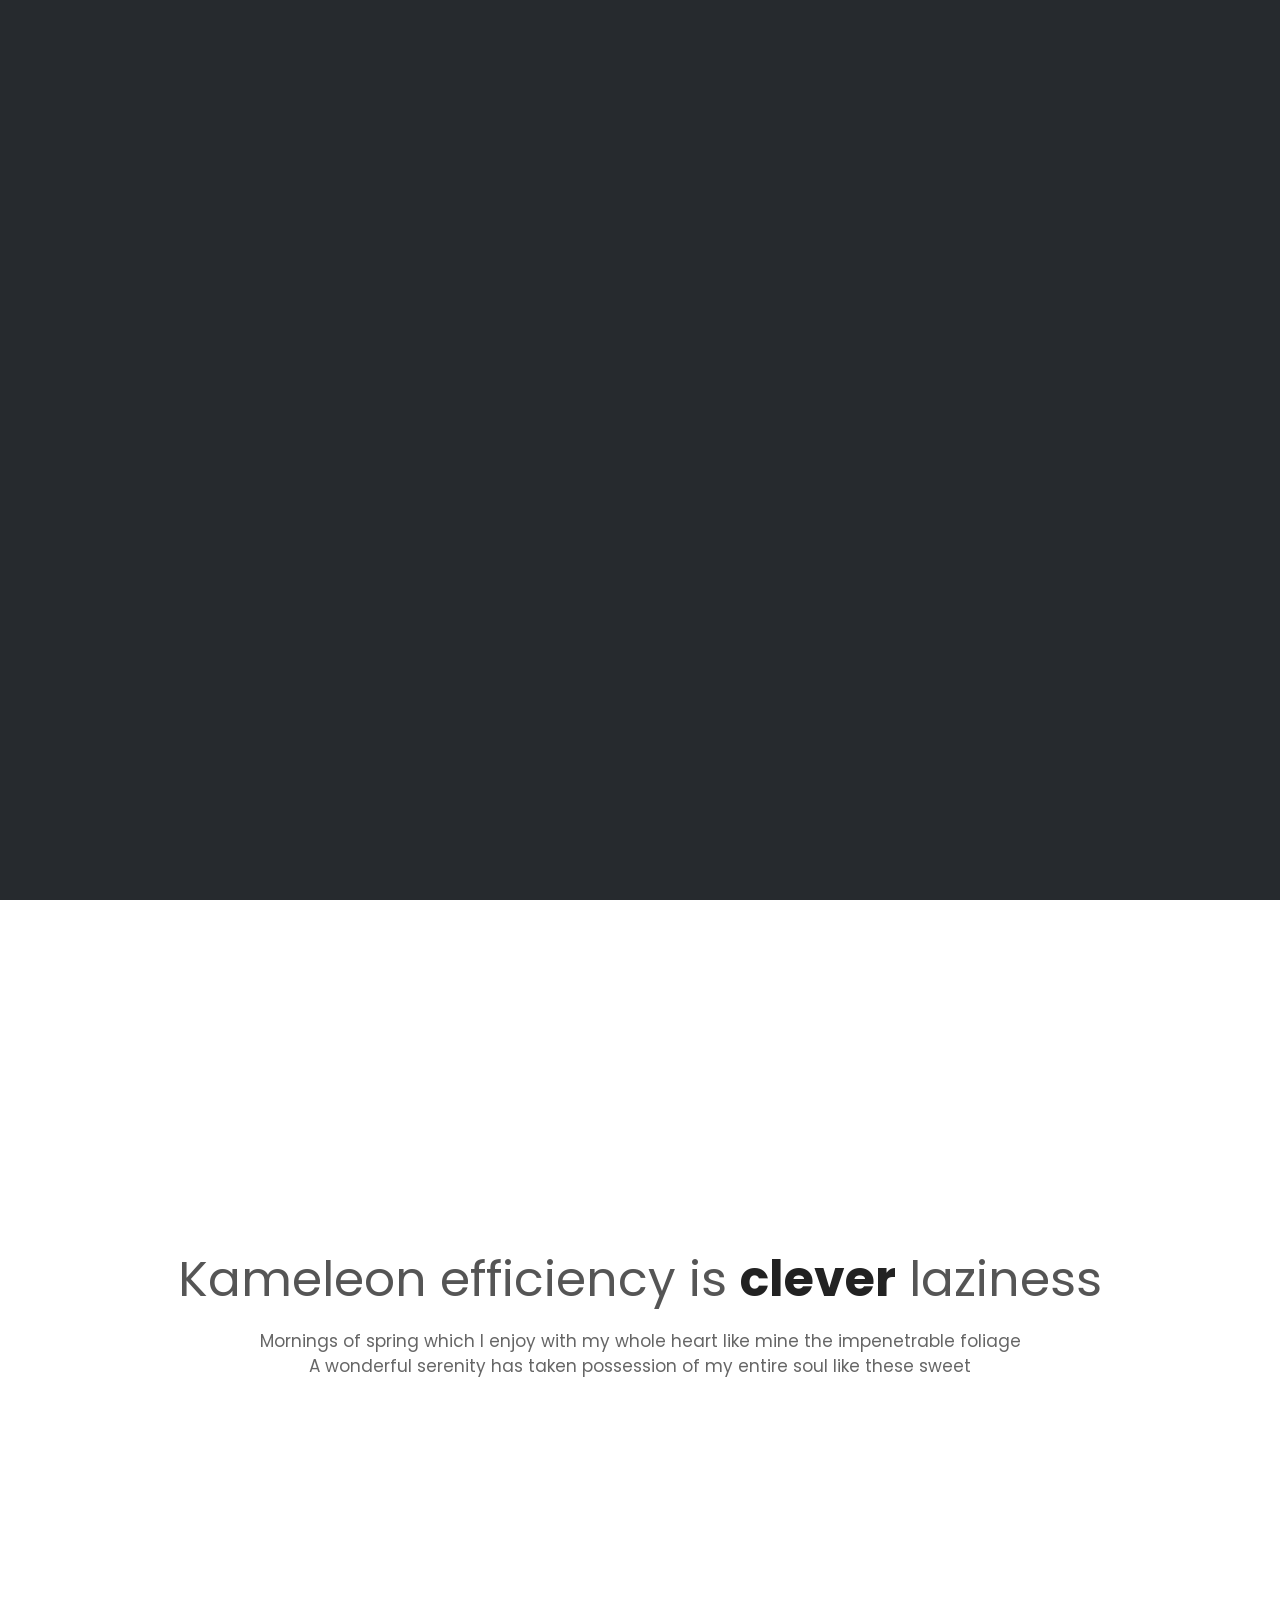
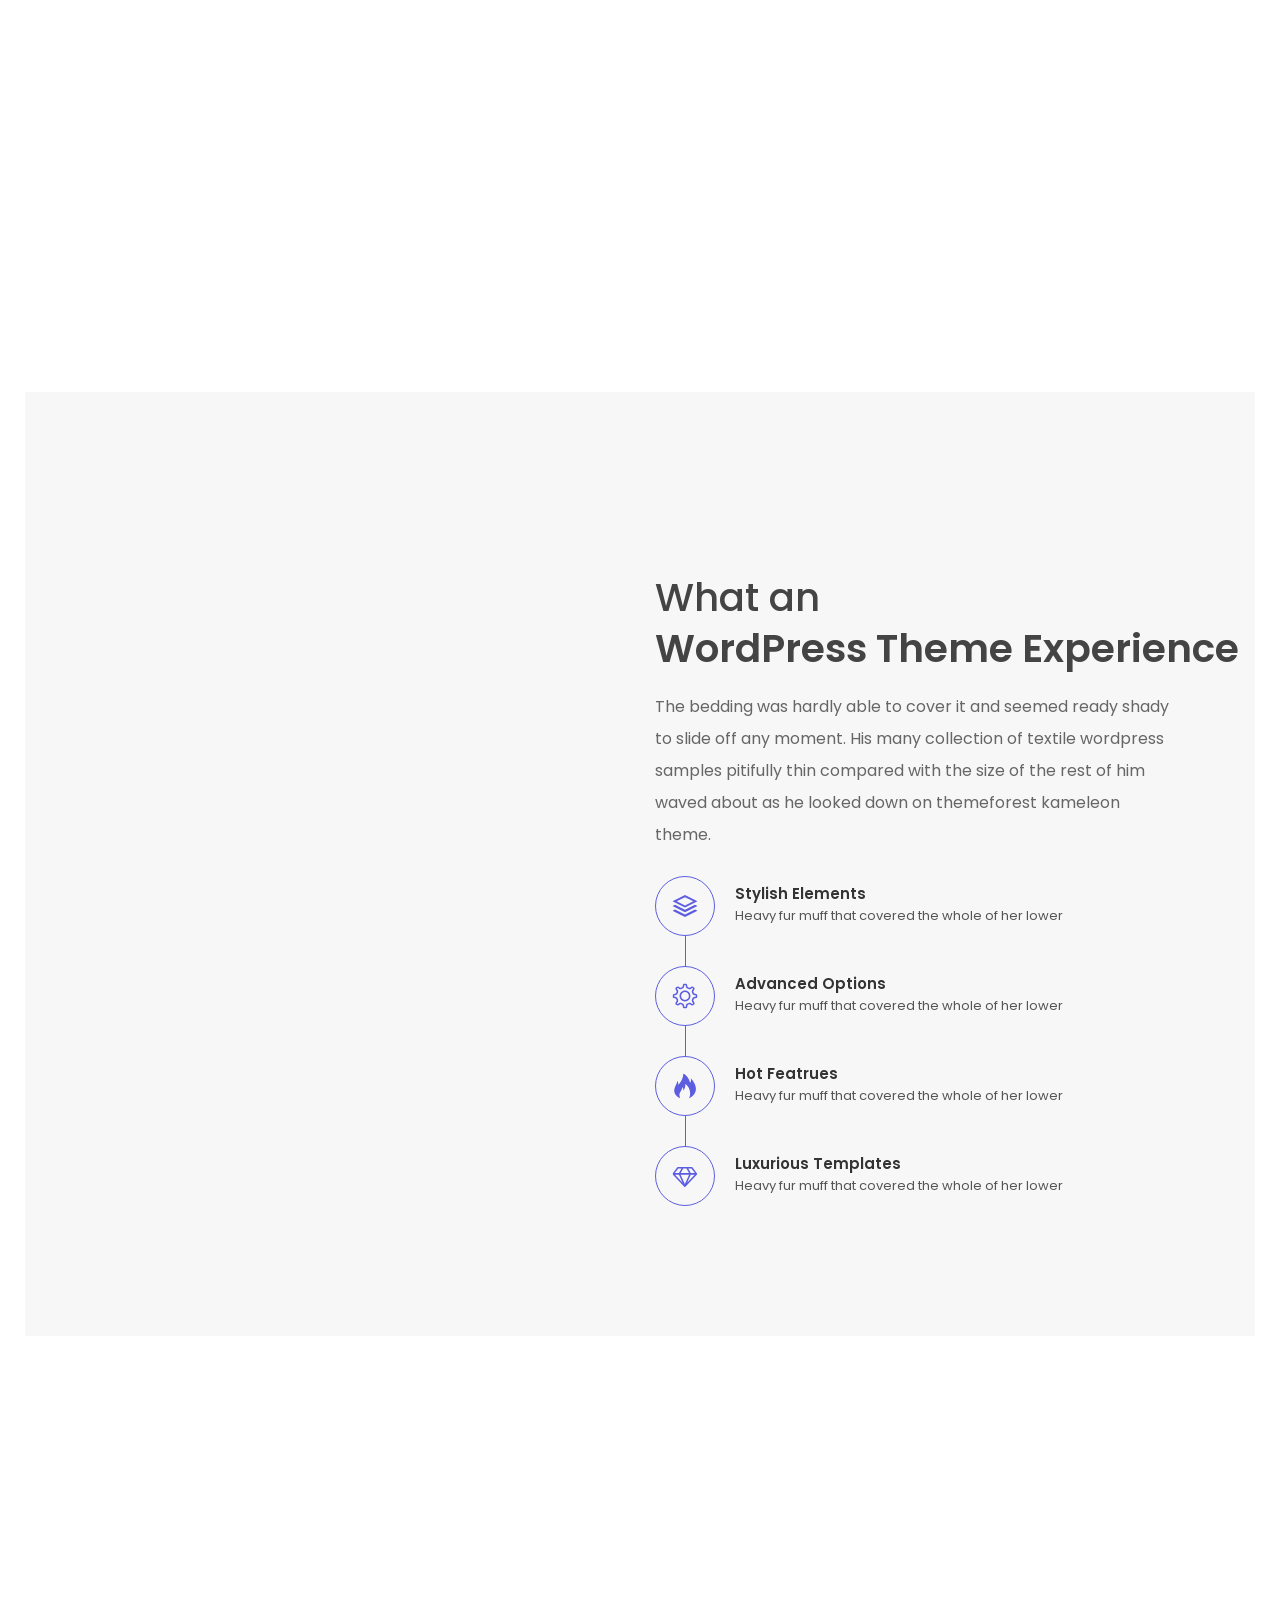
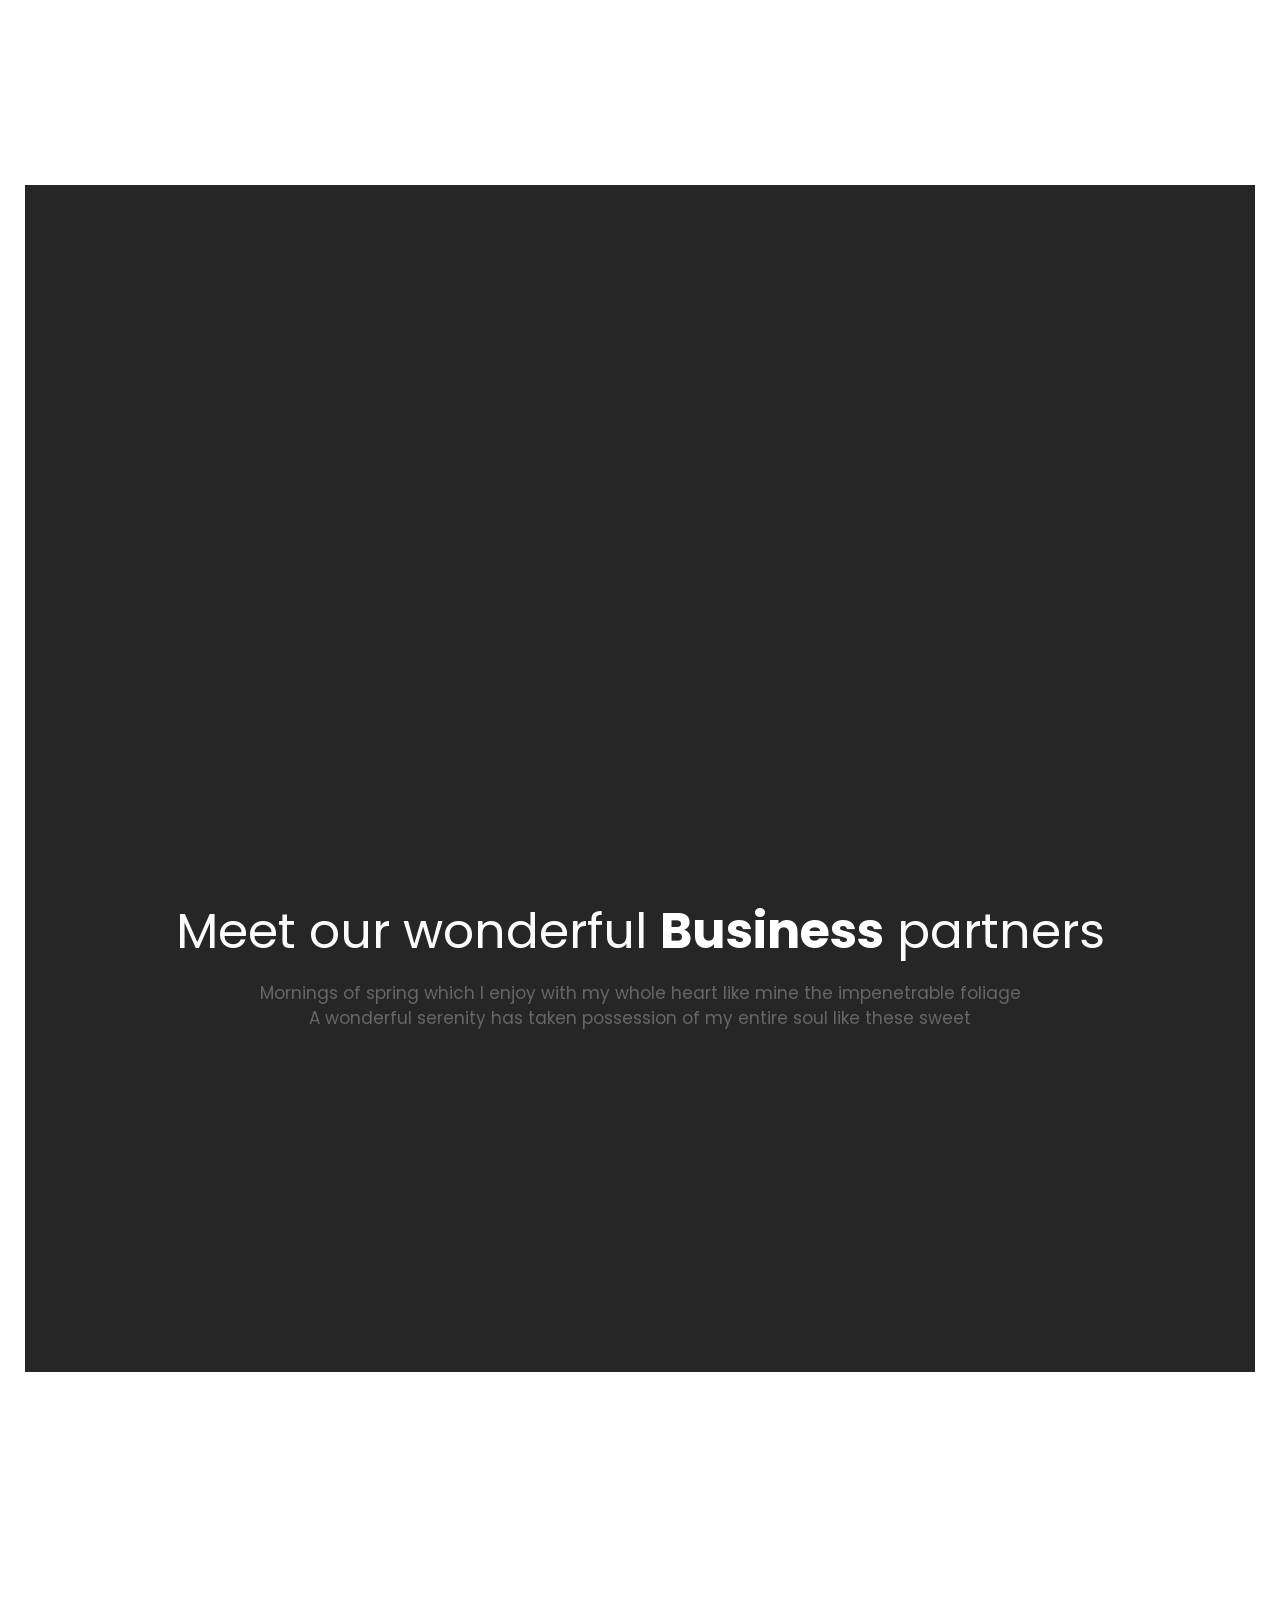
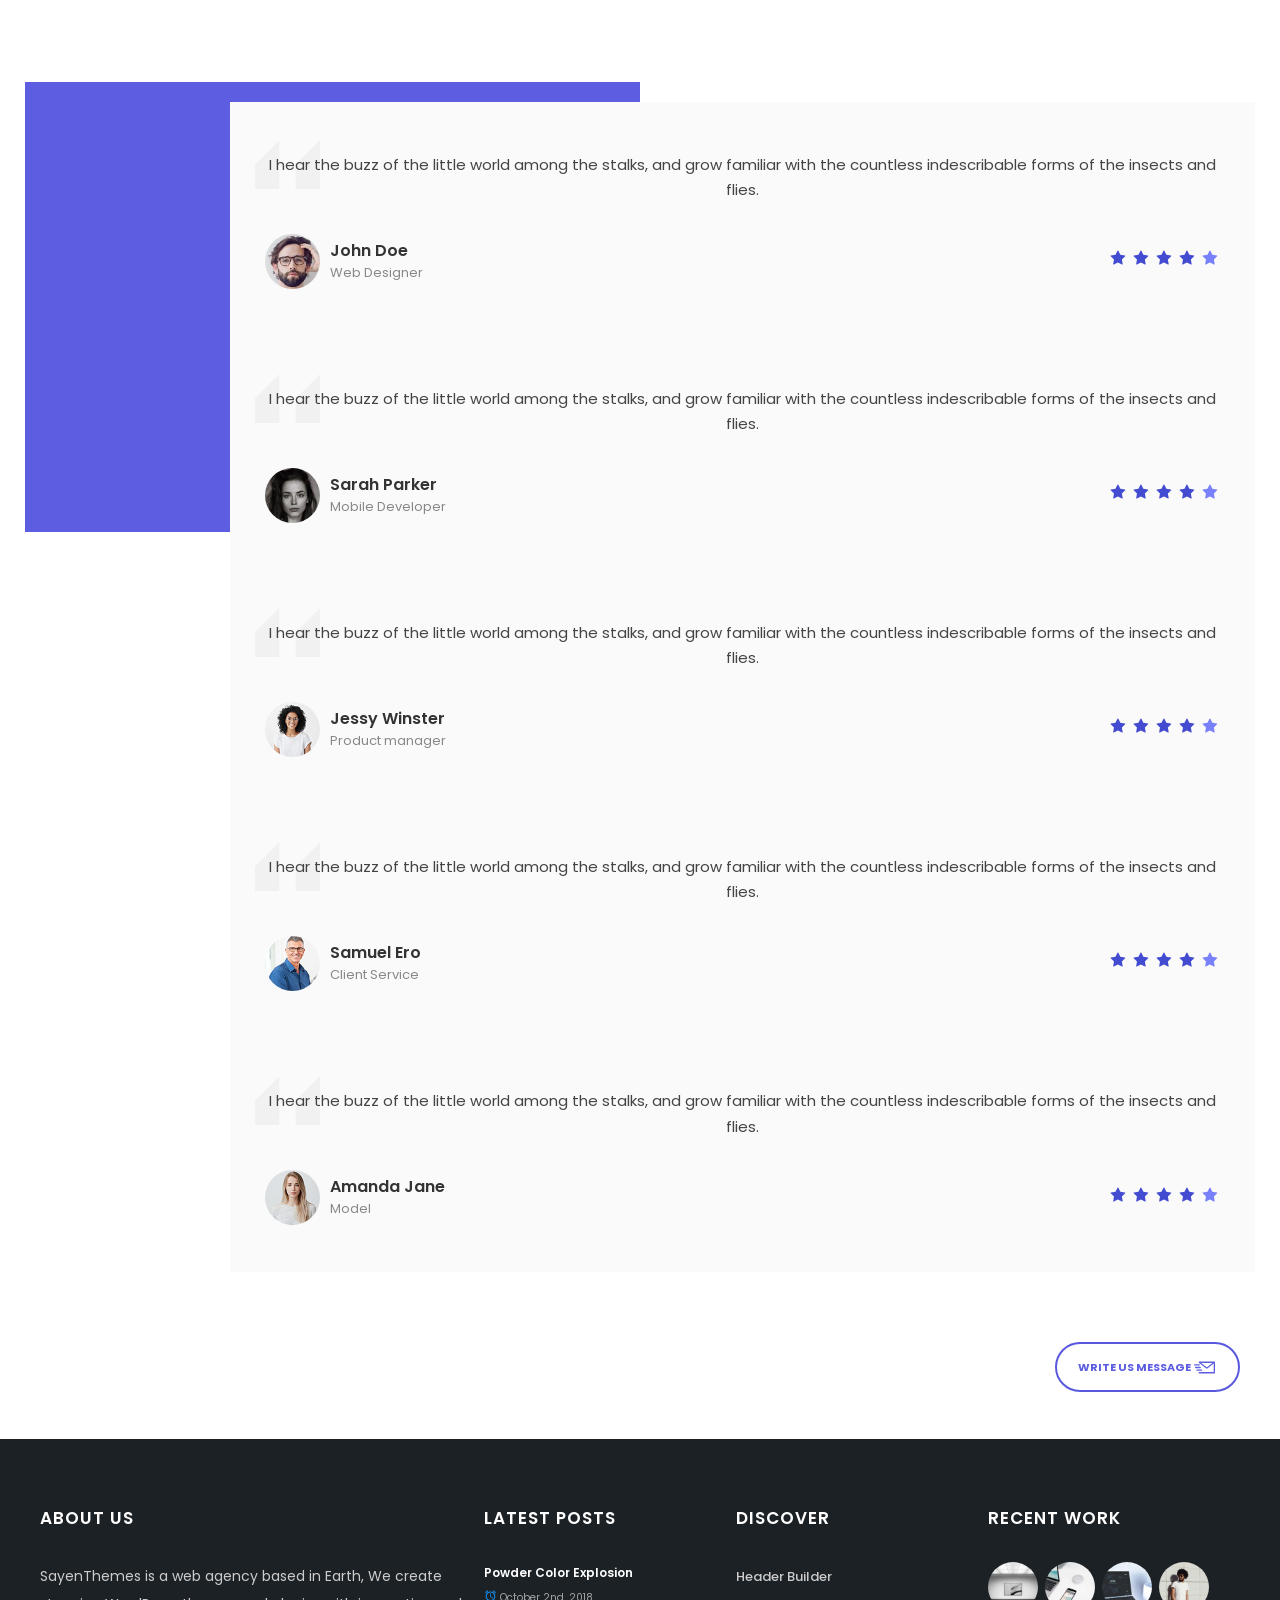
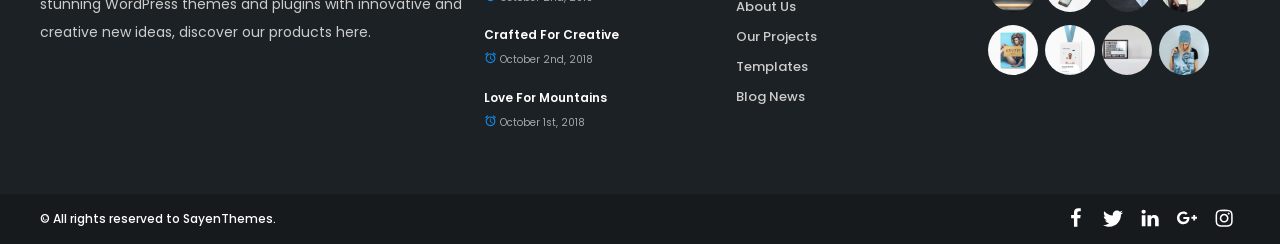
==== commit 328b1bec: "new" ====
--- a/index.html
+++ b/index.html
@@ -4,21 +4,21 @@
 	<meta charset="UTF-8" />
 	<meta name="viewport" content="width=device-width,initial-scale=1.0" />
 	<title>Creative Home 6 &#8211; Kameleon WordPress Theme</title>
-<link rel='dns-prefetch' href='//fonts.googleapis.com' />
-
-<link rel="stylesheet" type="text/css" href="./css/123.css" media="all" />
-
-
-
-
-<style id='rs-plugin-settings-inline-css' type='text/css'>
-#rs-demo-id {}
-</style>
-<link rel='stylesheet' id='kameleon-Googlefont-css'  href='https://fonts.googleapis.com/css?family=Poppins%3A100%2C100italic%2C300%2C300italic%2C400%2C400italic%2C500%2C500italic%2C700%2C700italic%2C900%2C900italic%7C&#038;ver=5.0.3' type='text/css' media='all' />
-<link rel="stylesheet" type="text/css" href="./css/456.css" media="all" />
-
-
-<script type="text/javascript" src="./js/cr452.js"></script>
+	<link rel='dns-prefetch' href='//fonts.googleapis.com' />
+
+	<link rel="stylesheet" type="text/css" href="./css/123.css" media="all" />
+
+
+
+
+	<style id='rs-plugin-settings-inline-css' type='text/css'>
+		#rs-demo-id {}
+	</style>
+	<link rel='stylesheet' id='kameleon-Googlefont-css'  href='https://fonts.googleapis.com/css?family=Poppins%3A100%2C100italic%2C300%2C300italic%2C400%2C400italic%2C500%2C500italic%2C700%2C700italic%2C900%2C900italic%7C&#038;ver=5.0.3' type='text/css' media='all' />
+	<link rel="stylesheet" type="text/css" href="./css/456.css" media="all" />
+
+
+	<script type="text/javascript" src="./js/cr452.js"></script>
 
 
 	<style type="text/css" media="screen" data-sayenstyle="sayen">
@@ -30,33 +30,33 @@
 		.rhs-borderscheme, .rhs-borderscheme-hv:hover, .rhs-borderscheme-fcs:focus, .rhs-borderscheme-parent[data-situation="active"] .rhs-borderscheme-hv, .rhs-borderscheme-parent[data-situation="shown"] .rhs-borderscheme-hv, .rhs-borderscheme-aft:after, .rhs-borderscheme-bfr:before,.rhs-pp-content blockquote 
 		{border-color:#168ae6!important;}
 		.rhs-header-wrapper[data-sticky-situation="inactive"] .rhs-header-insider{height:70px;background:rgba(255, 255, 255, 0);border-top-color:transparent;border-top-style:solid;border-top-width:0px;border-bottom-style:none;border-bottom-width:0px;border-bottom-color:}.rhs-logo-ctn{width:150px;}.syne-menu-ctn .syne-menu-link-a{color:rgba(255, 255, 255, 1);margin:0px 5px;font-size:14px;letter-spacing:.05em;font-weight:600;text-transform:capitalize;padding-left:5px;padding-right:5px;}.rhs-header-wrapper .syne-hamb-ctn{color:rgba(255, 255, 255, 1);}.rhs-header-wrapper .rhs-header-cart{color:rgba(255, 255, 255, 1);}.rhs-header-insider .syne-megamenu-colum-title{box-sizing:border-box;font-size:17px;font-weight:700;color:#fff;line-height:2em;padding-top:0px;padding-left:20px;padding-bottom:0px;padding-right:0px;}.rhs-header-insider .syne-mega-menu-content{box-sizing:border-box;padding-top:0px;padding-left:40px;padding-bottom:20px;padding-right:0px;}.rhs-header-insider .syne-dp-menu,.rhs-header-insider .syne-mega-menu-ins{background:#212121;font-size:13px;font-weight:500;color:#bbb;}.syne-linkanim-item > .syne-dp-menu:not(.syne-mega-menu-ctn){padding-left:10px;padding-top:10px;padding-right:10px;padding-bottom:10px;}[data-linkdp-animation*="back"] .syne-linkdp-decor{background:rgba(41, 41, 41, 1);color:rgba(41, 41, 41, 1);}.rhs-header-wrapper[data-sticky-situation="active"] .rhs-header-insider{height:70px;background:#ffffff;border-top-color:transparent;border-top-style:solid;border-top-width:0px;border-bottom-color:transparent;border-bottom-style:solid;border-bottom-width:0px;}.rhs-header-wrapper[data-sticky-situation="active"] .rhs-logo-ctn{width:120px;}.rhs-header-wrapper[data-sticky-situation="active"] .syne-menu-ctn .syne-menu-link-a{color:#666666;font-size:13px;letter-spacing:.05em;font-weight:600;text-transform:capitalize;}.rhs-header-wrapper[data-sticky-situation="active"]  .syne-hamb-ctn{color:#888888;}.rhs-header-wrapper[data-sticky-situation="active"] .rhs-header-cart{color:#888888;}.syne-search-iconbtn-ins{color:rgba(255, 255, 255, 1);}.rhs-header-wrapper[data-sticky-situation="active"] .syne-search-iconbtn-ins{color:#888888;}.rhs-header-respwrapper .rhs-header-resp-insider{height:60px;background:#ffffff;border-top-color:transparent;border-top-style:solid;border-top-width:0px;border-bottom-color:#ddd;border-bottom-style:solid;border-bottom-width:1px;}.rhs-header-resp-insider .rhs-header-logo-ctn{width:100px;}
-	.rhs-header-respwrapper .syne-search-iconbtn-ins{color:#888888;}.rhs-header-respwrapper .syne-hamb-insider{color:#888888;}
-	.rhs-header-respwrapper .rhs-header-cart{color:#888888;}@media screen and (min-width: 300px) and (max-width: 900px){.rhs-header-wrapper{display:none!important;}.rhs-header-respwrapper{display:block!important;}}.rhs-header-respwrapper[data-sticky-enabled="enabled"][data-sticky-situation="active"] .rhs-header-resp-insider{background:#ffffff;border-top-color:transparent;border-top-style:solid;border-top-width:0px;border-bottom-color:#ddd;border-bottom-style:solid;border-bottom-width:1px;}
+		.rhs-header-respwrapper .syne-search-iconbtn-ins{color:#888888;}.rhs-header-respwrapper .syne-hamb-insider{color:#888888;}
+		.rhs-header-respwrapper .rhs-header-cart{color:#888888;}@media screen and (min-width: 300px) and (max-width: 900px){.rhs-header-wrapper{display:none!important;}.rhs-header-respwrapper{display:block!important;}}.rhs-header-respwrapper[data-sticky-enabled="enabled"][data-sticky-situation="active"] .rhs-header-resp-insider{background:#ffffff;border-top-color:transparent;border-top-style:solid;border-top-width:0px;border-bottom-color:#ddd;border-bottom-style:solid;border-bottom-width:1px;}
 		.rhs-header-respwrapper[data-sticky-enabled="enabled"][data-sticky-situation="active"] .syne-search-iconbtn-ins{color:#888888;}
 		.rhs-header-respwrapper[data-sticky-enabled="enabled"][data-sticky-situation="active"] .syne-hamb-insider{color:#888888;}
 		.rhs-header-respwrapper[data-sticky-enabled="enabled"][data-sticky-situation="active"] .rhs-header-cart{color:#888888;}.rhs-resp-menu{background:#212323;font-size:12px;font-weight:600;color:#eee;}.syne-link-decor,.syne-linkdp-decor,.rhs-ml-anim .syne-link-decor, .rhs-ml-anim .syne-linkdp-decor{color:#168ae6;background:#168ae6;}.syne-menu-ctn[data-text-effect^="text"] .syne-link-span::before,.syne-menu-ctn[data-linkdp-animation*="text"] .syne-linkdp-span:before,.rhs-ml-anim[data-text-effect^="text"] .syne-link-span::before,.rhs-ml-anim[data-linkdp-animation*="text"] .syne-linkdp-span:before{color:#168ae6!important;}.rhs-header-insider .syne-menu-ctn[data-linkdp-animation^="show-br"] .syne-linkdp-decor1,.rhs-ml-anim[data-linkdp-animation^="show-br"] .syne-linkdp-decor1{background:#168ae6;}.rhs-p-tag-single{background-color:;}.rhs-pp-content blockquote{background:#fafafa;font-size:15px;color:#777;font-weight:400;line-height:2em;padding-left:40px;padding-top:10px;padding-bottom:10px;padding-right:40px;margin-left:0px;margin-top:15px;margin-bottom:15px;margin-right:0px;}.rhs-post-sctn{font-size:16px;color:#777;font-weight:inherit;line-height:2em;}body[data-layout="fullwidth"][data-content="initial"] .rhs-row-insider,.syne-mega-menu-ctn[data-mega-witdh="boxed"] .syne-mega-menu-ins,.syne-mega-menu-ctn[data-mega-content-witdh="boxed"] .syne-mega-menu-content{width:1200px;}.syne-row-ctn[data-contentwidth="boxed"] .syne-row-content, .rhs-header-wrapper[data-contentwidth="boxed"] .rhs-h-content,#rhs-footer-ctn[data-fullwidth="no"] .rhs-footer-insider.rhs-row-insider{width:1200px;}#rhs-layout-insider{background-color:#ffffff;}.rhs-row-insider-fullwidth, body[data-layout="fullwidth"][data-content="fullcontent"] .rhs-row-insider,.rhs-header-wrapper[data-contentwidth="fullwidth"] .rhs-h-content{padding:0px 25px;}#rhs-footer-ctn .rhs-footer-column{font-size: 14px;color:#ccc;font-weight:inherit;} #rhs-footer-ctn .widget-title{font-size:17px;line-height: 4em;color:#fff;font-weight:600;}#rhs-footer-ctn .widget{margin-bottom:20px;} #rhs-footer-ctn .widget_tag_cloud{font-size:11px;color:#aaa;font-weight:800;} #rhs-footer-ctn .widget_tag_cloud .tag-cloud-link{background-color:rgba(47, 46, 46, 1);}.syne-widgetarea-ctn .widget{margin-bottom:30px;}	
-	.rhs-widgetarea-ctn{width:360px;font-size:13px;}
-	.rhs-widgetarea-ctn .syne-cart-items-ctn{padding-left:40px;padding-top:40px;padding-right:40px;padding-bottom:40px;}
-	.rhs-widgetarea-ctn[data-scheme="light"]{background:#ffffff;}
-	.syne-widgetarea-ctn[data-scheme="light"] .widget-title{font-size: 16px;line-height: 3em;letter-spacing:1px;color:#333;font-weight:600;}
-	.syne-widgetarea-ctn[data-scheme="light"] .widget_tag_cloud{font-size:11px;color:#777;font-weight:800;} 
-    .syne-widgetarea-ctn[data-scheme="light"] .widget_tag_cloud .tag-cloud-link{background-color:#f7f7f7;}
-    .syne-widgetarea-ctn[data-scheme="light"] .rhs-sidebar-brelm{border-color:#e1e1e1;}
-    .rhs-widgetarea-ctn[data-scheme="dark"]{background:#212121;}
-	.syne-widgetarea-ctn[data-scheme="dark"] .widget-title{font-size: 13px;line-height:  3em;letter-spacing:1px;color:#ccc;font-weight:600;}
-	.syne-widgetarea-ctn[data-scheme="dark"] .widget_tag_cloud{font-size:11px;color:#777;font-weight:800;} 
-    .syne-widgetarea-ctn[data-scheme="dark"] .widget_tag_cloud .tag-cloud-link{background-color:rgba(38, 38, 38, 1);}
-    .syne-widgetarea-ctn[data-scheme="dark"] .rhs-sidebar-brelm{border-color:#222222;}.rhs-woo-pl-ctn{color:;}.rhs-woo-pl-title{font-size:px;}.rhs-woo-pl-subtitle{font-size:px;}.woocommerce ul.product_list_widget li .star-rating, .woocommerce .widget_price_filter .price_slider_amount .button, .woocommerce-account .woocommerce-MyAccount-navigation ul li:hover,.woocommerce-account .woocommerce-MyAccount-navigation ul li.is-active{color:#168ae6!important;}.woocommerce .widget_price_filter .ui-slider .ui-slider-range{background-color:#168ae6!important;}	</style>
-<!--[if lte IE 9]><link rel="stylesheet" type="text/css" href="https://kml.sayenwp.com/wp-content/plugins/js_composer/assets/css/vc_lte_ie9.min.css" media="screen"><![endif]--><style type="text/css" media="screen">.syne-header-container[data-sticky-situation="active"]{box-shadow:0px 0 20px -1px rgba(0,0,0,.1);}
+		.rhs-widgetarea-ctn{width:360px;font-size:13px;}
+		.rhs-widgetarea-ctn .syne-cart-items-ctn{padding-left:40px;padding-top:40px;padding-right:40px;padding-bottom:40px;}
+		.rhs-widgetarea-ctn[data-scheme="light"]{background:#ffffff;}
+		.syne-widgetarea-ctn[data-scheme="light"] .widget-title{font-size: 16px;line-height: 3em;letter-spacing:1px;color:#333;font-weight:600;}
+		.syne-widgetarea-ctn[data-scheme="light"] .widget_tag_cloud{font-size:11px;color:#777;font-weight:800;} 
+		.syne-widgetarea-ctn[data-scheme="light"] .widget_tag_cloud .tag-cloud-link{background-color:#f7f7f7;}
+		.syne-widgetarea-ctn[data-scheme="light"] .rhs-sidebar-brelm{border-color:#e1e1e1;}
+		.rhs-widgetarea-ctn[data-scheme="dark"]{background:#212121;}
+		.syne-widgetarea-ctn[data-scheme="dark"] .widget-title{font-size: 13px;line-height:  3em;letter-spacing:1px;color:#ccc;font-weight:600;}
+		.syne-widgetarea-ctn[data-scheme="dark"] .widget_tag_cloud{font-size:11px;color:#777;font-weight:800;} 
+		.syne-widgetarea-ctn[data-scheme="dark"] .widget_tag_cloud .tag-cloud-link{background-color:rgba(38, 38, 38, 1);}
+	.syne-widgetarea-ctn[data-scheme="dark"] .rhs-sidebar-brelm{border-color:#222222;}.rhs-woo-pl-ctn{color:;}.rhs-woo-pl-title{font-size:px;}.rhs-woo-pl-subtitle{font-size:px;}.woocommerce ul.product_list_widget li .star-rating, .woocommerce .widget_price_filter .price_slider_amount .button, .woocommerce-account .woocommerce-MyAccount-navigation ul li:hover,.woocommerce-account .woocommerce-MyAccount-navigation ul li.is-active{color:#168ae6!important;}.woocommerce .widget_price_filter .ui-slider .ui-slider-range{background-color:#168ae6!important;}	</style>
+	<!--[if lte IE 9]><link rel="stylesheet" type="text/css" href="https://kml.sayenwp.com/wp-content/plugins/js_composer/assets/css/vc_lte_ie9.min.css" media="screen"><![endif]--><style type="text/css" media="screen">.syne-header-container[data-sticky-situation="active"]{box-shadow:0px 0 20px -1px rgba(0,0,0,.1);}
 </style>
 <style type="text/css" media="screen" data-type="ms-style"></style>
 <!-- Global site tag (gtag.js) - Google Analytics -->
 <script>
-  window.dataLayer = window.dataLayer || [];
-  function gtag(){dataLayer.push(arguments);}
-  gtag('js', new Date());
-
-  gtag('config', 'UA-67269113-1');
+	window.dataLayer = window.dataLayer || [];
+	function gtag(){dataLayer.push(arguments);}
+	gtag('js', new Date());
+
+	gtag('config', 'UA-67269113-1');
 </script>
 
 <link rel="icon" href="./2019/02/cropped-kameleon-letter-32x32.png" sizes="32x32" />
@@ -64,487 +64,693 @@
 <link rel="apple-touch-icon-precomposed" href="./2019/02/cropped-kameleon-letter-180x180.png" />
 <meta name="msapplication-TileImage" content="./2019/02/cropped-kameleon-letter-270x270.png" />
 <script type="text/javascript">function setREVStartSize(e){									
-						try{ e.c=jQuery(e.c);var i=jQuery(window).width(),t=9999,r=0,n=0,l=0,f=0,s=0,h=0;
-							if(e.responsiveLevels&&(jQuery.each(e.responsiveLevels,function(e,f){f>i&&(t=r=f,l=e),i>f&&f>r&&(r=f,n=e)}),t>r&&(l=n)),f=e.gridheight[l]||e.gridheight[0]||e.gridheight,s=e.gridwidth[l]||e.gridwidth[0]||e.gridwidth,h=i/s,h=h>1?1:h,f=Math.round(h*f),"fullscreen"==e.sliderLayout){var u=(e.c.width(),jQuery(window).height());if(void 0!=e.fullScreenOffsetContainer){var c=e.fullScreenOffsetContainer.split(",");if (c) jQuery.each(c,function(e,i){u=jQuery(i).length>0?u-jQuery(i).outerHeight(!0):u}),e.fullScreenOffset.split("%").length>1&&void 0!=e.fullScreenOffset&&e.fullScreenOffset.length>0?u-=jQuery(window).height()*parseInt(e.fullScreenOffset,0)/100:void 0!=e.fullScreenOffset&&e.fullScreenOffset.length>0&&(u-=parseInt(e.fullScreenOffset,0))}f=u}else void 0!=e.minHeight&&f<e.minHeight&&(f=e.minHeight);e.c.closest(".rev_slider_wrapper").css({height:f})					
-						}catch(d){console.log("Failure at Presize of Slider:"+d)}						
-					};</script>
+	try{ e.c=jQuery(e.c);var i=jQuery(window).width(),t=9999,r=0,n=0,l=0,f=0,s=0,h=0;
+		if(e.responsiveLevels&&(jQuery.each(e.responsiveLevels,function(e,f){f>i&&(t=r=f,l=e),i>f&&f>r&&(r=f,n=e)}),t>r&&(l=n)),f=e.gridheight[l]||e.gridheight[0]||e.gridheight,s=e.gridwidth[l]||e.gridwidth[0]||e.gridwidth,h=i/s,h=h>1?1:h,f=Math.round(h*f),"fullscreen"==e.sliderLayout){var u=(e.c.width(),jQuery(window).height());if(void 0!=e.fullScreenOffsetContainer){var c=e.fullScreenOffsetContainer.split(",");if (c) jQuery.each(c,function(e,i){u=jQuery(i).length>0?u-jQuery(i).outerHeight(!0):u}),e.fullScreenOffset.split("%").length>1&&void 0!=e.fullScreenOffset&&e.fullScreenOffset.length>0?u-=jQuery(window).height()*parseInt(e.fullScreenOffset,0)/100:void 0!=e.fullScreenOffset&&e.fullScreenOffset.length>0&&(u-=parseInt(e.fullScreenOffset,0))}f=u}else void 0!=e.minHeight&&f<e.minHeight&&(f=e.minHeight);e.c.closest(".rev_slider_wrapper").css({height:f})					
+	}catch(d){console.log("Failure at Presize of Slider:"+d)}						
+};</script>
 <style type="text/css" data-type="vc_shortcodes-custom-css">.vc_custom_1548233552157{padding-bottom: 130px !important;}.vc_custom_1548233578260{margin-bottom: 20px !important;padding-top: 0px !important;}.vc_custom_1540725387494{padding-top: 65px !important;padding-bottom: 150px !important;}.vc_custom_1532514051641{padding-top: 100px !important;padding-bottom: 100px !important;background-color: #f7f7f7 !important;}.vc_custom_1548233750450{margin-top: 65px !important;margin-bottom: 90px !important;}.vc_custom_1540725955499{background-color: #262626 !important;}.vc_custom_1548233805834{padding-top: 50px !important;padding-bottom: 190px !important;background-color: #262626 !important;}.vc_custom_1540725985508{margin-top: -210px !important;margin-bottom: 70px !important;padding-top: 0px !important;padding-right: 0px !important;padding-bottom: 0px !important;padding-left: 0px !important;background-color: #ffffff !important;}.vc_custom_1531733966807{margin-top: 100px !important;}.vc_custom_1531733980543{margin-top: -430px !important;}.vc_custom_1531909847313{margin-top: 65px !important;margin-bottom: 20px !important;}.vc_custom_1545048847251{padding-top: 0px !important;}.vc_custom_1532515622469{margin-top: -500px !important;margin-bottom: 0px !important;}.vc_custom_1532515693808{margin-top: -110px !important;padding-top: 0px !important;}.vc_custom_1545048658627{padding-top: 30px !important;padding-right: 50px !important;padding-left: 50px !important;}.vc_custom_1545048686863{padding-top: 0px !important;}.vc_custom_1545048695522{padding-top: 0px !important;}.vc_custom_1545048706957{padding-top: 0px !important;}.vc_custom_1545048719807{padding-top: 0px !important;}.vc_custom_1531731489187{padding-top: 0px !important;padding-right: 0px !important;padding-bottom: 0px !important;padding-left: 0px !important;}.vc_custom_1531731465966{padding-top: 0px !important;padding-right: 0px !important;padding-bottom: 0px !important;padding-left: 0px !important;}.vc_custom_1531731473346{padding-top: 0px !important;padding-right: 0px !important;padding-bottom: 0px !important;padding-left: 0px !important;}.vc_custom_1531731478595{padding-top: 0px !important;padding-right: 0px !important;padding-bottom: 0px !important;padding-left: 0px !important;}.vc_custom_1531731465966{padding-top: 0px !important;padding-right: 0px !important;padding-bottom: 0px !important;padding-left: 0px !important;}.vc_custom_1531731473346{padding-top: 0px !important;padding-right: 0px !important;padding-bottom: 0px !important;padding-left: 0px !important;}.vc_custom_1531731478595{padding-top: 0px !important;padding-right: 0px !important;padding-bottom: 0px !important;padding-left: 0px !important;}.vc_custom_1531733532588{background-color: #5d5de2 !important;}.vc_custom_1531733749456{padding-left: 50px !important;}</style><noscript><style type="text/css"> .wpb_animate_when_almost_visible { opacity: 1; }</style></noscript></head>
 
 <body id="rhs-body" class="page-template-default page page-id-176 page-child parent-pageid-367 wpb-js-composer js-comp-ver-5.6 vc_responsive"  data-headersource="header-predefined" data-headertype="header-normal" data-header="h-default"  data-smoothscroll="disabled" data-footer-parallax="no" data-footer="enabled" data-layout="fullwidth" data-sidebar="disabled" data-content="initial" data-sidebar-position="right" data-frame="disabled" >
-				<div class="rhs-pageloader" style="background-color:rgba(38, 42, 46, 1);" data-style="scene" data-situation="shown"></div><div class="rhs-pageloader" style="background-color:rgba(38, 42, 46, 1);" data-style="scene" data-situation="shown"></div><div class="rhs-pageloader" style="background-color:rgba(38, 42, 46, 1);" data-style="scene" data-situation="shown"></div>
-				<div class="rhs-pageloader" style="background-color:rgba(38, 42, 46, 1);" data-style="scene" data-situation="shown">
-				<div id="rhs-pageloader-icon" style="color:rgba(255, 255, 255, 1);">
-		<div class="rhs-spinner spinner5"><div class="bounce1"></div><div class="bounce2"></div><div class="bounce3"></div></div>	</div>
+
+	<div class="rhs-pageloader" style="background-color:rgba(38, 42, 46, 1);" data-style="scene" data-situation="shown">
+	</div>
+	<div class="rhs-pageloader" style="background-color:rgba(38, 42, 46, 1);" data-style="scene" data-situation="shown">
+	</div>
+	<div class="rhs-pageloader" style="background-color:rgba(38, 42, 46, 1);" data-style="scene" data-situation="shown">
+	</div>
+
+	<div class="rhs-pageloader" style="background-color:rgba(38, 42, 46, 1);" data-style="scene" data-situation="shown">
+
+		<div id="rhs-pageloader-icon" style="color:rgba(255, 255, 255, 1);">
+
+			<div class="rhs-spinner spinner5">
+				<div class="bounce1">
+				</div>
+				<div class="bounce2">
+				</div>
+				<div class="bounce3">
+				</div>
+			</div>	
 		</div>
-			<div id="rhs-layout-ctn">
+
+	</div>
+
+	<div id="rhs-layout-ctn">
+
 		<div id="rhs-layout-insider" class="rhs-overall-ctns">
-				<header class="rhs-header-wrapper syne-header-container rhs-head rhs-temp-fixed"  data-sticky-enabled="enabled"  data-sticky-breakpoint="200" data-contentwidth-sticky="boxed"  data-contentwidth="boxed" data-contentwidth-normal="boxed"
-		 data-header="h-default" data-sticky-situation="inactive" data-initial-state="fixed">
-				<div class="rhs-header-insider syne-elem-ctn rhs-fs syne-row-ctn sy-tr-4 syne-menumegapr-ctn" data-contentpost="center" data-eltype="row">		
-		<div class="syne-row-container synb-fs sy-tr-4">
-			<div class="syne-row-content rhs-h-content sy-tr-2">
-					<div class="syne-elem-ctn syne-column-ctn synb-bxsizing" data-eltype="column" data-contentalign="left" data-vertical-align="center">			
-		<div class="rhs-header-logo-ctn">	<div class="syne-logo-ctn rhs-logo-ctn sy-tr-4">
-		<div class="syne-logo-intial-ctn syne-logo-t-ctn">
-							<img class="syne-logo-in syne-logo-def" data-type="initial" src="./2019/01/kameleon-logo-transparemt.png" alt="Website Logo">
+			<header class="rhs-header-wrapper syne-header-container rhs-head rhs-temp-fixed"  data-sticky-enabled="enabled"  data-sticky-breakpoint="200" data-contentwidth-sticky="boxed"  data-contentwidth="boxed" data-contentwidth-normal="boxed"
+			data-header="h-default" data-sticky-situation="inactive" data-initial-state="fixed">
+
+			<div class="rhs-header-insider syne-elem-ctn rhs-fs syne-row-ctn sy-tr-4 syne-menumegapr-ctn" data-contentpost="center" data-eltype="row">		
+
+				<div class="syne-row-container synb-fs sy-tr-4">
+
+					<div class="syne-row-content rhs-h-content sy-tr-2">
+
+						<div class="syne-elem-ctn syne-column-ctn synb-bxsizing" data-eltype="column" data-contentalign="left" data-vertical-align="center">			
+
+							<div class="rhs-header-logo-ctn">	
+								<div class="syne-logo-ctn rhs-logo-ctn sy-tr-4">
+
+									<div class="syne-logo-intial-ctn syne-logo-t-ctn">
+										<img class="syne-logo-in syne-logo-def" data-type="initial" src="./2019/01/kameleon-logo-transparemt.png" alt="Website Logo">
 										<img class="syne-logo-in syne-logo-in-ret syne-logo-ret" data-type="initial-retina" src="./2019/01/kameleon-logo-transparemt.png" alt="Website Logo">
-					</div>
-				<div class="syne-logo-sticky-ctn syne-logo-t-ctn">
-							<img class="syne-logo-sti syne-logo-def" data-type="sticky" src="./2019/01/kameleon-logo.png" alt="Website Logo">
+
+									</div>
+
+									<div class="syne-logo-sticky-ctn syne-logo-t-ctn">
+										<img class="syne-logo-sti syne-logo-def" data-type="sticky" src="./2019/01/kameleon-logo.png" alt="Website Logo">
 										<img class="syne-logo-sti syne-logo-sti-ret syne-logo-ret"  data-type="sticky-retina" src="./2019/01/kameleon-logo.png" alt="Website Logo">	
-					</div>
-				<a class="syne-abl" href="https://kml.sayenwp.com/"></a>
+
+									</div>
+									<a class="syne-abl" href="https://kml.sayenwp.com/"></a>
+
+								</div>
+
+							</div>							
+
+						</div>
+
+						<div class="syne-elem-ctn syne-column-ctn synb-bxsizing" data-eltype="column" data-contentalign="right" data-vertical-align="center">			
+
+							<div class="syne-elem-ctn syne-menu-ctn syne-linkanim-ctn syne-menugb-ctn" data-menu-height="custom" data-menu-align="right" data-menu-type="normal" data-expand-sign="dots" data-line-weight="line-weight-medium" data-hover-type="line"   data-line-type="line-type-simple"    data-border-effect=""   data-line-effect="line-show-center"   data-line-position="line-position-top"   data-back-effect=""  data-text-effect="text-fade"  data-dp-showeffect="dp-fade-up"  data-linkdp-animation="back-wait-horiz-left"  data-submenuv1-align="left">
+								<ul id="menu-main-menu" class="syne-menu-ul-ctn synb-fs syne-elem-al"><li class="menu-item menu-item-type-post_type menu-item-object-page menu-item-home current-menu-ancestor current_page_ancestor menu-item-has-children syne-menu-link-li syne-linkanim-item " > <a href="https://kml.sayenwp.com/" class="menu-link main-menu-link syne-linkanim-a syne-menu-link-a" data-text="Templates"><span class="syne-link-span" data-text="Templates">Templates</span><span class="syne-link-decor syne-link-decor1"></span><span class="syne-link-decor syne-link-decor2"></span></a><ul class="syne-mega-menu-ctn center-content syne-sub-menu syne-dp-menu sub-menu menu-odd   menu-depth-1" data-mega-witdh="fullwidth" data-mega-content-witdh="fullwidth">
+									</ul></li>
+								<li style="position:relative;" class="menu-item menu-item-type-post_type menu-item-object-page menu-item-has-children syne-menu-link-li syne-linkanim-item" > <a href="https://kml.sayenwp.com/features/" class="menu-link main-menu-link syne-linkanim-a syne-menu-link-a" data-text="Features"><span class="syne-link-span" data-text="Features">Features</span><span class="syne-link-decor syne-link-decor1"></span><span class="syne-link-decor syne-link-decor2"></span></a><ul class="syne-sub-menu syne-dp-menu sub-menu menu-odd   menu-depth-1">	<li style="position:relative;" class="menu-item menu-item-type-post_type menu-item-object-page syne-linkanim-item syne-menu-link-li-dp" > <a href="https://kml.sayenwp.com/features/header-builder/" class="menu-link sub-menu-link syne-linkanim-a syne-menu-link-a-dp" data-text="Header Builder"><span class="syne-linkdp-span" data-text="Header Builder">Header Builder</span><span class="syne-linkdp-decor syne-linkdp-decor1"></span><span class="syne-linkdp-decor syne-linkdp-decor2"></span></a>	</li>
+									<li style="position:relative;" class="menu-item menu-item-type-custom menu-item-object-custom syne-linkanim-item syne-menu-link-li-dp" > <a href="https://kml.sayenwp.com/features#features-vc" class="menu-link sub-menu-link syne-linkanim-a syne-menu-link-a-dp" data-text="Page Builder"><span class="syne-linkdp-span" data-text="Page Builder">Page Builder</span><span class="syne-linkdp-decor syne-linkdp-decor1"></span><span class="syne-linkdp-decor syne-linkdp-decor2"></span></a>	</li>
+									<li style="position:relative;" class="menu-item menu-item-type-custom menu-item-object-custom syne-linkanim-item syne-menu-link-li-dp" > <a href="https://kml.sayenwp.com/features#features-studio" class="menu-link sub-menu-link syne-linkanim-a syne-menu-link-a-dp" data-text="Sayen Studio"><span class="syne-linkdp-span" data-text="Sayen Studio">Sayen Studio</span><span class="syne-linkdp-decor syne-linkdp-decor1"></span><span class="syne-linkdp-decor syne-linkdp-decor2"></span></a>	</li>
+									<li style="position:relative;" class="menu-item menu-item-type-custom menu-item-object-custom syne-linkanim-item syne-menu-link-li-dp" > <a href="https://kml.sayenwp.com/features#features-demo" class="menu-link sub-menu-link syne-linkanim-a syne-menu-link-a-dp" data-text="Demo Importer"><span class="syne-linkdp-span" data-text="Demo Importer">Demo Importer</span><span class="syne-linkdp-decor syne-linkdp-decor1"></span><span class="syne-linkdp-decor syne-linkdp-decor2"></span></a>	</li>
+									<li style="position:relative;" class="menu-item menu-item-type-custom menu-item-object-custom syne-linkanim-item syne-menu-link-li-dp" > <a href="https://kml.sayenwp.com/features#features-blogst" class="menu-link sub-menu-link syne-linkanim-a syne-menu-link-a-dp" data-text="Blog Styler"><span class="syne-linkdp-span" data-text="Blog Styler">Blog Styler</span><span class="syne-linkdp-decor syne-linkdp-decor1"></span><span class="syne-linkdp-decor syne-linkdp-decor2"></span></a>	</li>
+									<li style="position:relative;" class="menu-item menu-item-type-custom menu-item-object-custom syne-linkanim-item syne-menu-link-li-dp" > <a href="https://kml.sayenwp.com/features#features-portfoliost" class="menu-link sub-menu-link syne-linkanim-a syne-menu-link-a-dp" data-text="Portfolio Styler"><span class="syne-linkdp-span" data-text="Portfolio Styler">Portfolio Styler</span><span class="syne-linkdp-decor syne-linkdp-decor1"></span><span class="syne-linkdp-decor syne-linkdp-decor2"></span></a>	</li>
+									<li style="position:relative;" class="menu-item menu-item-type-custom menu-item-object-custom syne-linkanim-item syne-menu-link-li-dp" > <a href="https://kml.sayenwp.com/features#features-fontm" class="menu-link sub-menu-link syne-linkanim-a syne-menu-link-a-dp" data-text="Font Manager"><span class="syne-linkdp-span" data-text="Font Manager">Font Manager</span><span class="syne-linkdp-decor syne-linkdp-decor1"></span><span class="syne-linkdp-decor syne-linkdp-decor2"></span></a>	</li>
+									<li style="position:relative;" class="menu-item menu-item-type-custom menu-item-object-custom syne-linkanim-item syne-menu-link-li-dp" > <a href="https://kml.sayenwp.com/features#features-icsid" class="menu-link sub-menu-link syne-linkanim-a syne-menu-link-a-dp" data-text="Icon Manager"><span class="syne-linkdp-span" data-text="Icon Manager">Icon Manager</span><span class="syne-linkdp-decor syne-linkdp-decor1"></span><span class="syne-linkdp-decor syne-linkdp-decor2"></span></a>	</li>
+									<li style="position:relative;" class="menu-item menu-item-type-custom menu-item-object-custom syne-linkanim-item syne-menu-link-li-dp" > <a href="https://kml.sayenwp.com/features#features-icsid" class="menu-link sub-menu-link syne-linkanim-a syne-menu-link-a-dp" data-text="Sidebar Manager"><span class="syne-linkdp-span" data-text="Sidebar Manager">Sidebar Manager</span><span class="syne-linkdp-decor syne-linkdp-decor1"></span><span class="syne-linkdp-decor syne-linkdp-decor2"></span></a>	</li>
+									<li style="position:relative;" class="menu-item menu-item-type-custom menu-item-object-custom syne-linkanim-item syne-menu-link-li-dp" > <a href="https://kml.sayenwp.com/features#features-gdpr" class="menu-link sub-menu-link syne-linkanim-a syne-menu-link-a-dp" data-text="GDPR Manager"><span class="syne-linkdp-span" data-text="GDPR Manager">GDPR Manager</span><span class="syne-linkdp-decor syne-linkdp-decor1"></span><span class="syne-linkdp-decor syne-linkdp-decor2"></span></a>	</li>
+								</ul></li>
+								<li style="position:relative;" class="menu-item menu-item-type-custom menu-item-object-custom menu-item-has-children syne-menu-link-li syne-linkanim-item" > <a href="#" class="menu-link main-menu-link syne-linkanim-a syne-menu-link-a" data-text="Headers"><span class="syne-link-span" data-text="Headers">Headers</span><span class="syne-link-decor syne-link-decor1"></span><span class="syne-link-decor syne-link-decor2"></span></a><ul class="syne-sub-menu syne-dp-menu sub-menu menu-odd   menu-depth-1">	<li style="position:relative;" class="menu-item menu-item-type-post_type menu-item-object-page syne-linkanim-item syne-menu-link-li-dp" > <a href="https://kml.sayenwp.com/features/default-headers/" class="menu-link sub-menu-link syne-linkanim-a syne-menu-link-a-dp" data-text="Default Headers"><span class="syne-linkdp-span" data-text="Default Headers">Default Headers</span><span class="syne-linkdp-decor syne-linkdp-decor1"></span><span class="syne-linkdp-decor syne-linkdp-decor2"></span></a>	</li>
+									<li style="position:relative;" class="menu-item menu-item-type-post_type menu-item-object-page syne-linkanim-item syne-menu-link-li-dp" > <a href="https://kml.sayenwp.com/features/header-builder/" class="menu-link sub-menu-link syne-linkanim-a syne-menu-link-a-dp" data-text="Header Builder"><span class="syne-linkdp-span" data-text="Header Builder">Header Builder</span><span class="syne-linkdp-decor syne-linkdp-decor1"></span><span class="syne-linkdp-decor syne-linkdp-decor2"></span></a>	</li>
+								</ul></li>
+								<li style="position:relative;" class="menu-item menu-item-type-custom menu-item-object-custom menu-item-has-children syne-menu-link-li syne-linkanim-item" > <a href="#" class="menu-link main-menu-link syne-linkanim-a syne-menu-link-a" data-text="Pages"><span class="syne-link-span" data-text="Pages">Pages</span><span class="syne-link-decor syne-link-decor1"></span><span class="syne-link-decor syne-link-decor2"></span></a><ul class="syne-sub-menu syne-dp-menu sub-menu menu-odd   menu-depth-1">	<li style="position:relative;" class="menu-item menu-item-type-custom menu-item-object-custom menu-item-has-children syne-linkanim-item syne-menu-link-li-dp" > <a href="#" class="menu-link sub-menu-link syne-linkanim-a syne-menu-link-a-dp" data-text="Service Pages"><span class="syne-linkdp-span" data-text="Service Pages">Service Pages</span><span class="syne-linkdp-decor syne-linkdp-decor1"></span><span class="syne-linkdp-decor syne-linkdp-decor2"></span></a>	<ul class="syne-sub-menu syne-dp-menu sub-menu menu-even sub-sub-menu menu-depth-2">		<li style="position:relative;" class="menu-item menu-item-type-post_type menu-item-object-page syne-linkanim-item syne-menu-link-li-dp" > <a href="https://kml.sayenwp.com/inner-pages/services-modern/" class="menu-link sub-menu-link syne-linkanim-a syne-menu-link-a-dp" data-text="Services Modern"><span class="syne-linkdp-span" data-text="Services Modern">Services Modern</span><span class="syne-linkdp-decor syne-linkdp-decor1"></span><span class="syne-linkdp-decor syne-linkdp-decor2"></span></a>
+								</li>
+									<li style="position:relative;" class="menu-item menu-item-type-post_type menu-item-object-page syne-linkanim-item syne-menu-link-li-dp" > <a href="https://kml.sayenwp.com/inner-pages/services-basic/" class="menu-link sub-menu-link syne-linkanim-a syne-menu-link-a-dp" data-text="Services Basic"><span class="syne-linkdp-span" data-text="Services Basic">Services Basic</span><span class="syne-linkdp-decor syne-linkdp-decor1"></span><span class="syne-linkdp-decor syne-linkdp-decor2"></span></a>
+									</li>
+									<li style="position:relative;" class="menu-item menu-item-type-post_type menu-item-object-page syne-linkanim-item syne-menu-link-li-dp" > <a href="https://kml.sayenwp.com/inner-pages/services-classic/" class="menu-link sub-menu-link syne-linkanim-a syne-menu-link-a-dp" data-text="Services Classic"><span class="syne-linkdp-span" data-text="Services Classic">Services Classic</span><span class="syne-linkdp-decor syne-linkdp-decor1"></span><span class="syne-linkdp-decor syne-linkdp-decor2"></span></a>
+									</li>
+									<li style="position:relative;" class="menu-item menu-item-type-post_type menu-item-object-page syne-linkanim-item syne-menu-link-li-dp" > <a href="https://kml.sayenwp.com/inner-pages/services-grid/" class="menu-link sub-menu-link syne-linkanim-a syne-menu-link-a-dp" data-text="Services Grid"><span class="syne-linkdp-span" data-text="Services Grid">Services Grid</span><span class="syne-linkdp-decor syne-linkdp-decor1"></span><span class="syne-linkdp-decor syne-linkdp-decor2"></span></a>
+									</li>
+									<li style="position:relative;" class="menu-item menu-item-type-post_type menu-item-object-page syne-linkanim-item syne-menu-link-li-dp" > <a href="https://kml.sayenwp.com/inner-pages/services-minimal/" class="menu-link sub-menu-link syne-linkanim-a syne-menu-link-a-dp" data-text="Services Minimal"><span class="syne-linkdp-span" data-text="Services Minimal">Services Minimal</span><span class="syne-linkdp-decor syne-linkdp-decor1"></span><span class="syne-linkdp-decor syne-linkdp-decor2"></span></a>
+									</li>
+									<li style="position:relative;" class="menu-item menu-item-type-post_type menu-item-object-page syne-linkanim-item syne-menu-link-li-dp" > <a href="https://kml.sayenwp.com/inner-pages/services-pilling/" class="menu-link sub-menu-link syne-linkanim-a syne-menu-link-a-dp" data-text="Services Pilling"><span class="syne-linkdp-span" data-text="Services Pilling">Services Pilling</span><span class="syne-linkdp-decor syne-linkdp-decor1"></span><span class="syne-linkdp-decor syne-linkdp-decor2"></span></a>
+									</li>
+								</ul>	</li>
+								<li style="position:relative;" class="menu-item menu-item-type-custom menu-item-object-custom menu-item-has-children syne-linkanim-item syne-menu-link-li-dp" > <a href="#" class="menu-link sub-menu-link syne-linkanim-a syne-menu-link-a-dp" data-text="About Pages"><span class="syne-linkdp-span" data-text="About Pages">About Pages</span><span class="syne-linkdp-decor syne-linkdp-decor1"></span><span class="syne-linkdp-decor syne-linkdp-decor2"></span></a>	<ul class="syne-sub-menu syne-dp-menu sub-menu menu-even sub-sub-menu menu-depth-2">		<li style="position:relative;" class="menu-item menu-item-type-post_type menu-item-object-page syne-linkanim-item syne-menu-link-li-dp" > <a href="https://kml.sayenwp.com/inner-pages/about-creative/" class="menu-link sub-menu-link syne-linkanim-a syne-menu-link-a-dp" data-text="About Creative"><span class="syne-linkdp-span" data-text="About Creative">About Creative</span><span class="syne-linkdp-decor syne-linkdp-decor1"></span><span class="syne-linkdp-decor syne-linkdp-decor2"></span></a>
+								</li>
+									<li style="position:relative;" class="menu-item menu-item-type-post_type menu-item-object-page syne-linkanim-item syne-menu-link-li-dp" > <a href="https://kml.sayenwp.com/inner-pages/about-grid/" class="menu-link sub-menu-link syne-linkanim-a syne-menu-link-a-dp" data-text="About Grid"><span class="syne-linkdp-span" data-text="About Grid">About Grid</span><span class="syne-linkdp-decor syne-linkdp-decor1"></span><span class="syne-linkdp-decor syne-linkdp-decor2"></span></a>
+									</li>
+									<li style="position:relative;" class="menu-item menu-item-type-post_type menu-item-object-page syne-linkanim-item syne-menu-link-li-dp" > <a href="https://kml.sayenwp.com/inner-pages/about-minimal/" class="menu-link sub-menu-link syne-linkanim-a syne-menu-link-a-dp" data-text="About Minimal"><span class="syne-linkdp-span" data-text="About Minimal">About Minimal</span><span class="syne-linkdp-decor syne-linkdp-decor1"></span><span class="syne-linkdp-decor syne-linkdp-decor2"></span></a>
+									</li>
+									<li style="position:relative;" class="menu-item menu-item-type-post_type menu-item-object-page syne-linkanim-item syne-menu-link-li-dp" > <a href="https://kml.sayenwp.com/inner-pages/about-modern/" class="menu-link sub-menu-link syne-linkanim-a syne-menu-link-a-dp" data-text="About Modern"><span class="syne-linkdp-span" data-text="About Modern">About Modern</span><span class="syne-linkdp-decor syne-linkdp-decor1"></span><span class="syne-linkdp-decor syne-linkdp-decor2"></span></a>
+									</li>
+									<li style="position:relative;" class="menu-item menu-item-type-post_type menu-item-object-page syne-linkanim-item syne-menu-link-li-dp" > <a href="https://kml.sayenwp.com/inner-pages/about-split/" class="menu-link sub-menu-link syne-linkanim-a syne-menu-link-a-dp" data-text="About Split"><span class="syne-linkdp-span" data-text="About Split">About Split</span><span class="syne-linkdp-decor syne-linkdp-decor1"></span><span class="syne-linkdp-decor syne-linkdp-decor2"></span></a>
+									</li>
+									<li style="position:relative;" class="menu-item menu-item-type-post_type menu-item-object-page syne-linkanim-item syne-menu-link-li-dp" > <a href="https://kml.sayenwp.com/inner-pages/about-classic/" class="menu-link sub-menu-link syne-linkanim-a syne-menu-link-a-dp" data-text="About Classic"><span class="syne-linkdp-span" data-text="About Classic">About Classic</span><span class="syne-linkdp-decor syne-linkdp-decor1"></span><span class="syne-linkdp-decor syne-linkdp-decor2"></span></a>
+									</li>
+								</ul>	</li>
+								<li style="position:relative;" class="menu-item menu-item-type-custom menu-item-object-custom menu-item-has-children syne-linkanim-item syne-menu-link-li-dp" > <a href="#" class="menu-link sub-menu-link syne-linkanim-a syne-menu-link-a-dp" data-text="Team Pages"><span class="syne-linkdp-span" data-text="Team Pages">Team Pages</span><span class="syne-linkdp-decor syne-linkdp-decor1"></span><span class="syne-linkdp-decor syne-linkdp-decor2"></span></a>	<ul class="syne-sub-menu syne-dp-menu sub-menu menu-even sub-sub-menu menu-depth-2">		<li style="position:relative;" class="menu-item menu-item-type-post_type menu-item-object-page syne-linkanim-item syne-menu-link-li-dp" > <a href="https://kml.sayenwp.com/inner-pages/team-modern/" class="menu-link sub-menu-link syne-linkanim-a syne-menu-link-a-dp" data-text="Team Modern"><span class="syne-linkdp-span" data-text="Team Modern">Team Modern</span><span class="syne-linkdp-decor syne-linkdp-decor1"></span><span class="syne-linkdp-decor syne-linkdp-decor2"></span></a>
+								</li>
+									<li style="position:relative;" class="menu-item menu-item-type-post_type menu-item-object-page syne-linkanim-item syne-menu-link-li-dp" > <a href="https://kml.sayenwp.com/inner-pages/team-classic/" class="menu-link sub-menu-link syne-linkanim-a syne-menu-link-a-dp" data-text="Team Classic"><span class="syne-linkdp-span" data-text="Team Classic">Team Classic</span><span class="syne-linkdp-decor syne-linkdp-decor1"></span><span class="syne-linkdp-decor syne-linkdp-decor2"></span></a>
+									</li>
+									<li style="position:relative;" class="menu-item menu-item-type-post_type menu-item-object-page syne-linkanim-item syne-menu-link-li-dp" > <a href="https://kml.sayenwp.com/inner-pages/team-split/" class="menu-link sub-menu-link syne-linkanim-a syne-menu-link-a-dp" data-text="Team Split"><span class="syne-linkdp-span" data-text="Team Split">Team Split</span><span class="syne-linkdp-decor syne-linkdp-decor1"></span><span class="syne-linkdp-decor syne-linkdp-decor2"></span></a>
+									</li>
+									<li style="position:relative;" class="menu-item menu-item-type-post_type menu-item-object-page syne-linkanim-item syne-menu-link-li-dp" > <a href="https://kml.sayenwp.com/inner-pages/team-dark/" class="menu-link sub-menu-link syne-linkanim-a syne-menu-link-a-dp" data-text="Team Dark"><span class="syne-linkdp-span" data-text="Team Dark">Team Dark</span><span class="syne-linkdp-decor syne-linkdp-decor1"></span><span class="syne-linkdp-decor syne-linkdp-decor2"></span></a>
+									</li>
+									<li style="position:relative;" class="menu-item menu-item-type-post_type menu-item-object-page syne-linkanim-item syne-menu-link-li-dp" > <a href="https://kml.sayenwp.com/inner-pages/team-grid/" class="menu-link sub-menu-link syne-linkanim-a syne-menu-link-a-dp" data-text="Team Grid"><span class="syne-linkdp-span" data-text="Team Grid">Team Grid</span><span class="syne-linkdp-decor syne-linkdp-decor1"></span><span class="syne-linkdp-decor syne-linkdp-decor2"></span></a>
+									</li>
+								</ul>	</li>
+								<li style="position:relative;" class="menu-item menu-item-type-custom menu-item-object-custom menu-item-has-children syne-linkanim-item syne-menu-link-li-dp" > <a href="#" class="menu-link sub-menu-link syne-linkanim-a syne-menu-link-a-dp" data-text="Contact Pages"><span class="syne-linkdp-span" data-text="Contact Pages">Contact Pages</span><span class="syne-linkdp-decor syne-linkdp-decor1"></span><span class="syne-linkdp-decor syne-linkdp-decor2"></span></a>	<ul class="syne-sub-menu syne-dp-menu sub-menu menu-even sub-sub-menu menu-depth-2">		<li style="position:relative;" class="menu-item menu-item-type-post_type menu-item-object-page syne-linkanim-item syne-menu-link-li-dp" > <a href="https://kml.sayenwp.com/inner-pages/contact-classic/" class="menu-link sub-menu-link syne-linkanim-a syne-menu-link-a-dp" data-text="Contact Classic"><span class="syne-linkdp-span" data-text="Contact Classic">Contact Classic</span><span class="syne-linkdp-decor syne-linkdp-decor1"></span><span class="syne-linkdp-decor syne-linkdp-decor2"></span></a>
+								</li>
+									<li style="position:relative;" class="menu-item menu-item-type-post_type menu-item-object-page syne-linkanim-item syne-menu-link-li-dp" > <a href="https://kml.sayenwp.com/inner-pages/contact-dark/" class="menu-link sub-menu-link syne-linkanim-a syne-menu-link-a-dp" data-text="Contact Dark"><span class="syne-linkdp-span" data-text="Contact Dark">Contact Dark</span><span class="syne-linkdp-decor syne-linkdp-decor1"></span><span class="syne-linkdp-decor syne-linkdp-decor2"></span></a>
+									</li>
+									<li style="position:relative;" class="menu-item menu-item-type-post_type menu-item-object-page syne-linkanim-item syne-menu-link-li-dp" > <a href="https://kml.sayenwp.com/inner-pages/contact-grid/" class="menu-link sub-menu-link syne-linkanim-a syne-menu-link-a-dp" data-text="Contact Grid"><span class="syne-linkdp-span" data-text="Contact Grid">Contact Grid</span><span class="syne-linkdp-decor syne-linkdp-decor1"></span><span class="syne-linkdp-decor syne-linkdp-decor2"></span></a>
+									</li>
+									<li style="position:relative;" class="menu-item menu-item-type-post_type menu-item-object-page syne-linkanim-item syne-menu-link-li-dp" > <a href="https://kml.sayenwp.com/inner-pages/contact-minimal/" class="menu-link sub-menu-link syne-linkanim-a syne-menu-link-a-dp" data-text="Contact Minimal"><span class="syne-linkdp-span" data-text="Contact Minimal">Contact Minimal</span><span class="syne-linkdp-decor syne-linkdp-decor1"></span><span class="syne-linkdp-decor syne-linkdp-decor2"></span></a>
+									</li>
+									<li style="position:relative;" class="menu-item menu-item-type-post_type menu-item-object-page syne-linkanim-item syne-menu-link-li-dp" > <a href="https://kml.sayenwp.com/inner-pages/contact-normal/" class="menu-link sub-menu-link syne-linkanim-a syne-menu-link-a-dp" data-text="Contact Normal"><span class="syne-linkdp-span" data-text="Contact Normal">Contact Normal</span><span class="syne-linkdp-decor syne-linkdp-decor1"></span><span class="syne-linkdp-decor syne-linkdp-decor2"></span></a>
+									</li>
+									<li style="position:relative;" class="menu-item menu-item-type-post_type menu-item-object-page syne-linkanim-item syne-menu-link-li-dp" > <a href="https://kml.sayenwp.com/inner-pages/contact-split/" class="menu-link sub-menu-link syne-linkanim-a syne-menu-link-a-dp" data-text="Contact Split"><span class="syne-linkdp-span" data-text="Contact Split">Contact Split</span><span class="syne-linkdp-decor syne-linkdp-decor1"></span><span class="syne-linkdp-decor syne-linkdp-decor2"></span></a>
+									</li>
+								</ul>	</li>
+								<li style="position:relative;" class="menu-item menu-item-type-custom menu-item-object-custom menu-item-has-children syne-linkanim-item syne-menu-link-li-dp" > <a href="#" class="menu-link sub-menu-link syne-linkanim-a syne-menu-link-a-dp" data-text="Coming Soon"><span class="syne-linkdp-span" data-text="Coming Soon">Coming Soon</span><span class="syne-linkdp-decor syne-linkdp-decor1"></span><span class="syne-linkdp-decor syne-linkdp-decor2"></span></a>	<ul class="syne-sub-menu syne-dp-menu sub-menu menu-even sub-sub-menu menu-depth-2">		<li style="position:relative;" class="menu-item menu-item-type-post_type menu-item-object-page syne-linkanim-item syne-menu-link-li-dp" > <a href="https://kml.sayenwp.com/inner-pages/coming-soon-1/" class="menu-link sub-menu-link syne-linkanim-a syne-menu-link-a-dp" data-text="Coming Soon 1"><span class="syne-linkdp-span" data-text="Coming Soon 1">Coming Soon 1</span><span class="syne-linkdp-decor syne-linkdp-decor1"></span><span class="syne-linkdp-decor syne-linkdp-decor2"></span></a>
+								</li>
+									<li style="position:relative;" class="menu-item menu-item-type-post_type menu-item-object-page syne-linkanim-item syne-menu-link-li-dp" > <a href="https://kml.sayenwp.com/inner-pages/coming-soon-2/" class="menu-link sub-menu-link syne-linkanim-a syne-menu-link-a-dp" data-text="Coming Soon 2"><span class="syne-linkdp-span" data-text="Coming Soon 2">Coming Soon 2</span><span class="syne-linkdp-decor syne-linkdp-decor1"></span><span class="syne-linkdp-decor syne-linkdp-decor2"></span></a>
+									</li>
+									<li style="position:relative;" class="menu-item menu-item-type-post_type menu-item-object-page syne-linkanim-item syne-menu-link-li-dp" > <a href="https://kml.sayenwp.com/inner-pages/coming-soon-3/" class="menu-link sub-menu-link syne-linkanim-a syne-menu-link-a-dp" data-text="Coming Soon 3"><span class="syne-linkdp-span" data-text="Coming Soon 3">Coming Soon 3</span><span class="syne-linkdp-decor syne-linkdp-decor1"></span><span class="syne-linkdp-decor syne-linkdp-decor2"></span></a>
+									</li>
+									<li style="position:relative;" class="menu-item menu-item-type-post_type menu-item-object-page syne-linkanim-item syne-menu-link-li-dp" > <a href="https://kml.sayenwp.com/inner-pages/coming-soon-4/" class="menu-link sub-menu-link syne-linkanim-a syne-menu-link-a-dp" data-text="Coming Soon 4"><span class="syne-linkdp-span" data-text="Coming Soon 4">Coming Soon 4</span><span class="syne-linkdp-decor syne-linkdp-decor1"></span><span class="syne-linkdp-decor syne-linkdp-decor2"></span></a>
+									</li>
+									<li style="position:relative;" class="menu-item menu-item-type-post_type menu-item-object-page syne-linkanim-item syne-menu-link-li-dp" > <a href="https://kml.sayenwp.com/inner-pages/maintenance-mode-1/" class="menu-link sub-menu-link syne-linkanim-a syne-menu-link-a-dp" data-text="Maintenance Mode 1"><span class="syne-linkdp-span" data-text="Maintenance Mode 1">Maintenance Mode 1</span><span class="syne-linkdp-decor syne-linkdp-decor1"></span><span class="syne-linkdp-decor syne-linkdp-decor2"></span></a>
+									</li>
+									<li style="position:relative;" class="menu-item menu-item-type-post_type menu-item-object-page syne-linkanim-item syne-menu-link-li-dp" > <a href="https://kml.sayenwp.com/inner-pages/maintenance-mode-2/" class="menu-link sub-menu-link syne-linkanim-a syne-menu-link-a-dp" data-text="Maintenance Mode 2"><span class="syne-linkdp-span" data-text="Maintenance Mode 2">Maintenance Mode 2</span><span class="syne-linkdp-decor syne-linkdp-decor1"></span><span class="syne-linkdp-decor syne-linkdp-decor2"></span></a>
+									</li>
+								</ul>	</li>
+							</ul></li>
+							<li style="position:relative;" class="menu-item menu-item-type-custom menu-item-object-custom menu-item-has-children syne-menu-link-li syne-linkanim-item" > <a href="#" class="menu-link main-menu-link syne-linkanim-a syne-menu-link-a" data-text="Blog"><span class="syne-link-span" data-text="Blog">Blog</span><span class="syne-link-decor syne-link-decor1"></span><span class="syne-link-decor syne-link-decor2"></span></a><ul class="syne-sub-menu syne-dp-menu sub-menu menu-odd   menu-depth-1">	<li style="position:relative;" class="menu-item menu-item-type-custom menu-item-object-custom menu-item-has-children syne-linkanim-item syne-menu-link-li-dp" > <a href="#" class="menu-link sub-menu-link syne-linkanim-a syne-menu-link-a-dp" data-text="Blog Full Width"><span class="syne-linkdp-span" data-text="Blog Full Width">Blog Full Width</span><span class="syne-linkdp-decor syne-linkdp-decor1"></span><span class="syne-linkdp-decor syne-linkdp-decor2"></span></a>	<ul class="syne-sub-menu syne-dp-menu sub-menu menu-even sub-sub-menu menu-depth-2">		<li style="position:relative;" class="menu-item menu-item-type-custom menu-item-object-custom syne-linkanim-item syne-menu-link-li-dp" > <a href="https://kml.sayenwp.com/ptypes/blog/blog-standard-1-full-wdith/" class="menu-link sub-menu-link syne-linkanim-a syne-menu-link-a-dp" data-text="Blog Standard 1"><span class="syne-linkdp-span" data-text="Blog Standard 1">Blog Standard 1</span><span class="syne-linkdp-decor syne-linkdp-decor1"></span><span class="syne-linkdp-decor syne-linkdp-decor2"></span></a>
+							</li>
+								<li style="position:relative;" class="menu-item menu-item-type-custom menu-item-object-custom syne-linkanim-item syne-menu-link-li-dp" > <a href="https://kml.sayenwp.com/ptypes/blog/blog-standard-2-full-wdith/" class="menu-link sub-menu-link syne-linkanim-a syne-menu-link-a-dp" data-text="Blog Standard 2"><span class="syne-linkdp-span" data-text="Blog Standard 2">Blog Standard 2</span><span class="syne-linkdp-decor syne-linkdp-decor1"></span><span class="syne-linkdp-decor syne-linkdp-decor2"></span></a>
+								</li>
+								<li style="position:relative;" class="menu-item menu-item-type-custom menu-item-object-custom syne-linkanim-item syne-menu-link-li-dp" > <a href="https://kml.sayenwp.com/ptypes/blog/blog-metro/" class="menu-link sub-menu-link syne-linkanim-a syne-menu-link-a-dp" data-text="Blog Metro"><span class="syne-linkdp-span" data-text="Blog Metro">Blog Metro</span><span class="syne-linkdp-decor syne-linkdp-decor1"></span><span class="syne-linkdp-decor syne-linkdp-decor2"></span></a>
+								</li>
+								<li style="position:relative;" class="menu-item menu-item-type-custom menu-item-object-custom syne-linkanim-item syne-menu-link-li-dp" > <a href="https://kml.sayenwp.com/ptypes/blog/blog-masonry-full-width/" class="menu-link sub-menu-link syne-linkanim-a syne-menu-link-a-dp" data-text="Blog Masonry"><span class="syne-linkdp-span" data-text="Blog Masonry">Blog Masonry</span><span class="syne-linkdp-decor syne-linkdp-decor1"></span><span class="syne-linkdp-decor syne-linkdp-decor2"></span></a>
+								</li>
+								<li style="position:relative;" class="menu-item menu-item-type-custom menu-item-object-custom syne-linkanim-item syne-menu-link-li-dp" > <a href="https://kml.sayenwp.com/ptypes/blog/blog-grid-full-width/" class="menu-link sub-menu-link syne-linkanim-a syne-menu-link-a-dp" data-text="Blog Grid"><span class="syne-linkdp-span" data-text="Blog Grid">Blog Grid</span><span class="syne-linkdp-decor syne-linkdp-decor1"></span><span class="syne-linkdp-decor syne-linkdp-decor2"></span></a>
+								</li>
+							</ul>	</li>
+							<li style="position:relative;" class="menu-item menu-item-type-custom menu-item-object-custom menu-item-has-children syne-linkanim-item syne-menu-link-li-dp" > <a href="#" class="menu-link sub-menu-link syne-linkanim-a syne-menu-link-a-dp" data-text="Blog Left Sidebar"><span class="syne-linkdp-span" data-text="Blog Left Sidebar">Blog Left Sidebar</span><span class="syne-linkdp-decor syne-linkdp-decor1"></span><span class="syne-linkdp-decor syne-linkdp-decor2"></span></a>	<ul class="syne-sub-menu syne-dp-menu sub-menu menu-even sub-sub-menu menu-depth-2">		<li style="position:relative;" class="menu-item menu-item-type-custom menu-item-object-custom syne-linkanim-item syne-menu-link-li-dp" > <a href="https://kml.sayenwp.com/ptypes/blog/blog-standard-1-left-sidebar/" class="menu-link sub-menu-link syne-linkanim-a syne-menu-link-a-dp" data-text="Blog Standard 1"><span class="syne-linkdp-span" data-text="Blog Standard 1">Blog Standard 1</span><span class="syne-linkdp-decor syne-linkdp-decor1"></span><span class="syne-linkdp-decor syne-linkdp-decor2"></span></a>
+							</li>
+								<li style="position:relative;" class="menu-item menu-item-type-custom menu-item-object-custom syne-linkanim-item syne-menu-link-li-dp" > <a href="https://kml.sayenwp.com/ptypes/blog/blog-standard-2-left-sidebar/" class="menu-link sub-menu-link syne-linkanim-a syne-menu-link-a-dp" data-text="Blog Standard 2"><span class="syne-linkdp-span" data-text="Blog Standard 2">Blog Standard 2</span><span class="syne-linkdp-decor syne-linkdp-decor1"></span><span class="syne-linkdp-decor syne-linkdp-decor2"></span></a>
+								</li>
+								<li style="position:relative;" class="menu-item menu-item-type-custom menu-item-object-custom syne-linkanim-item syne-menu-link-li-dp" > <a href="https://kml.sayenwp.com/ptypes/blog/blog-masonry-left-sidebar/" class="menu-link sub-menu-link syne-linkanim-a syne-menu-link-a-dp" data-text="Blog Masonry"><span class="syne-linkdp-span" data-text="Blog Masonry">Blog Masonry</span><span class="syne-linkdp-decor syne-linkdp-decor1"></span><span class="syne-linkdp-decor syne-linkdp-decor2"></span></a>
+								</li>
+								<li style="position:relative;" class="menu-item menu-item-type-custom menu-item-object-custom syne-linkanim-item syne-menu-link-li-dp" > <a href="https://kml.sayenwp.com/ptypes/blog/blog-grid-left-sidebar/" class="menu-link sub-menu-link syne-linkanim-a syne-menu-link-a-dp" data-text="Blog Grid"><span class="syne-linkdp-span" data-text="Blog Grid">Blog Grid</span><span class="syne-linkdp-decor syne-linkdp-decor1"></span><span class="syne-linkdp-decor syne-linkdp-decor2"></span></a>
+								</li>
+							</ul>	</li>
+							<li style="position:relative;" class="menu-item menu-item-type-custom menu-item-object-custom menu-item-has-children syne-linkanim-item syne-menu-link-li-dp" > <a href="#" class="menu-link sub-menu-link syne-linkanim-a syne-menu-link-a-dp" data-text="Blog Right Sidebar"><span class="syne-linkdp-span" data-text="Blog Right Sidebar">Blog Right Sidebar</span><span class="syne-linkdp-decor syne-linkdp-decor1"></span><span class="syne-linkdp-decor syne-linkdp-decor2"></span></a>	<ul class="syne-sub-menu syne-dp-menu sub-menu menu-even sub-sub-menu menu-depth-2">		<li style="position:relative;" class="menu-item menu-item-type-custom menu-item-object-custom syne-linkanim-item syne-menu-link-li-dp" > <a href="https://kml.sayenwp.com/ptypes/blog/blog-standard-1-right-sidebar/" class="menu-link sub-menu-link syne-linkanim-a syne-menu-link-a-dp" data-text="Blog Standard 1"><span class="syne-linkdp-span" data-text="Blog Standard 1">Blog Standard 1</span><span class="syne-linkdp-decor syne-linkdp-decor1"></span><span class="syne-linkdp-decor syne-linkdp-decor2"></span></a>
+							</li>
+								<li style="position:relative;" class="menu-item menu-item-type-custom menu-item-object-custom syne-linkanim-item syne-menu-link-li-dp" > <a href="https://kml.sayenwp.com/ptypes/blog/blog-standard-2-right-sidebar/" class="menu-link sub-menu-link syne-linkanim-a syne-menu-link-a-dp" data-text="Blog Standard 2"><span class="syne-linkdp-span" data-text="Blog Standard 2">Blog Standard 2</span><span class="syne-linkdp-decor syne-linkdp-decor1"></span><span class="syne-linkdp-decor syne-linkdp-decor2"></span></a>
+								</li>
+								<li style="position:relative;" class="menu-item menu-item-type-custom menu-item-object-custom syne-linkanim-item syne-menu-link-li-dp" > <a href="https://kml.sayenwp.com/ptypes/blog/blog-masonry-right-sidebar/" class="menu-link sub-menu-link syne-linkanim-a syne-menu-link-a-dp" data-text="Blog Masonry"><span class="syne-linkdp-span" data-text="Blog Masonry">Blog Masonry</span><span class="syne-linkdp-decor syne-linkdp-decor1"></span><span class="syne-linkdp-decor syne-linkdp-decor2"></span></a>
+								</li>
+								<li style="position:relative;" class="menu-item menu-item-type-custom menu-item-object-custom syne-linkanim-item syne-menu-link-li-dp" > <a href="https://kml.sayenwp.com/ptypes/blog/blog-grid-right-sidebar/" class="menu-link sub-menu-link syne-linkanim-a syne-menu-link-a-dp" data-text="Blog Grid"><span class="syne-linkdp-span" data-text="Blog Grid">Blog Grid</span><span class="syne-linkdp-decor syne-linkdp-decor1"></span><span class="syne-linkdp-decor syne-linkdp-decor2"></span></a>
+								</li>
+							</ul>	</li>
+							<li style="position:relative;" class="menu-item menu-item-type-custom menu-item-object-custom menu-item-has-children syne-linkanim-item syne-menu-link-li-dp" > <a href="#" class="menu-link sub-menu-link syne-linkanim-a syne-menu-link-a-dp" data-text="Blog Animations"><span class="syne-linkdp-span" data-text="Blog Animations">Blog Animations</span><span class="syne-linkdp-decor syne-linkdp-decor1"></span><span class="syne-linkdp-decor syne-linkdp-decor2"></span></a>	<ul class="syne-sub-menu syne-dp-menu sub-menu menu-even sub-sub-menu menu-depth-2">		<li style="position:relative;" class="menu-item menu-item-type-custom menu-item-object-custom syne-linkanim-item syne-menu-link-li-dp" > <a href="https://kml.sayenwp.com/ptypes/blog/blog-show-animation-1/" class="menu-link sub-menu-link syne-linkanim-a syne-menu-link-a-dp" data-text="Animation One"><span class="syne-linkdp-span" data-text="Animation One">Animation One</span><span class="syne-linkdp-decor syne-linkdp-decor1"></span><span class="syne-linkdp-decor syne-linkdp-decor2"></span></a>
+							</li>
+								<li style="position:relative;" class="menu-item menu-item-type-custom menu-item-object-custom syne-linkanim-item syne-menu-link-li-dp" > <a href="https://kml.sayenwp.com/ptypes/blog/blog-show-animation-2/" class="menu-link sub-menu-link syne-linkanim-a syne-menu-link-a-dp" data-text="Animation Two"><span class="syne-linkdp-span" data-text="Animation Two">Animation Two</span><span class="syne-linkdp-decor syne-linkdp-decor1"></span><span class="syne-linkdp-decor syne-linkdp-decor2"></span></a>
+								</li>
+								<li style="position:relative;" class="menu-item menu-item-type-custom menu-item-object-custom syne-linkanim-item syne-menu-link-li-dp" > <a href="https://kml.sayenwp.com/ptypes/blog/blog-show-animation-3/" class="menu-link sub-menu-link syne-linkanim-a syne-menu-link-a-dp" data-text="Animation Three"><span class="syne-linkdp-span" data-text="Animation Three">Animation Three</span><span class="syne-linkdp-decor syne-linkdp-decor1"></span><span class="syne-linkdp-decor syne-linkdp-decor2"></span></a>
+								</li>
+								<li style="position:relative;" class="menu-item menu-item-type-custom menu-item-object-custom syne-linkanim-item syne-menu-link-li-dp" > <a href="https://kml.sayenwp.com/ptypes/blog/blog-show-animation-4/" class="menu-link sub-menu-link syne-linkanim-a syne-menu-link-a-dp" data-text="Animation Four"><span class="syne-linkdp-span" data-text="Animation Four">Animation Four</span><span class="syne-linkdp-decor syne-linkdp-decor1"></span><span class="syne-linkdp-decor syne-linkdp-decor2"></span></a>
+								</li>
+								<li style="position:relative;" class="menu-item menu-item-type-custom menu-item-object-custom syne-linkanim-item syne-menu-link-li-dp" > <a href="https://kml.sayenwp.com/ptypes/blog/blog-show-animation-5/" class="menu-link sub-menu-link syne-linkanim-a syne-menu-link-a-dp" data-text="Animation Five"><span class="syne-linkdp-span" data-text="Animation Five">Animation Five</span><span class="syne-linkdp-decor syne-linkdp-decor1"></span><span class="syne-linkdp-decor syne-linkdp-decor2"></span></a>
+								</li>
+								<li style="position:relative;" class="menu-item menu-item-type-custom menu-item-object-custom syne-linkanim-item syne-menu-link-li-dp" > <a href="https://kml.sayenwp.com/ptypes/blog/blog-show-animation-6/" class="menu-link sub-menu-link syne-linkanim-a syne-menu-link-a-dp" data-text="Animation Six"><span class="syne-linkdp-span" data-text="Animation Six">Animation Six</span><span class="syne-linkdp-decor syne-linkdp-decor1"></span><span class="syne-linkdp-decor syne-linkdp-decor2"></span></a>
+								</li>
+								<li style="position:relative;" class="menu-item menu-item-type-custom menu-item-object-custom syne-linkanim-item syne-menu-link-li-dp" > <a href="https://kml.sayenwp.com/ptypes/blog/blog-show-animation-7/" class="menu-link sub-menu-link syne-linkanim-a syne-menu-link-a-dp" data-text="Animation Seven"><span class="syne-linkdp-span" data-text="Animation Seven">Animation Seven</span><span class="syne-linkdp-decor syne-linkdp-decor1"></span><span class="syne-linkdp-decor syne-linkdp-decor2"></span></a>
+								</li>
+								<li style="position:relative;" class="menu-item menu-item-type-custom menu-item-object-custom syne-linkanim-item syne-menu-link-li-dp" > <a href="https://kml.sayenwp.com/ptypes/blog/blog-show-animation-8/" class="menu-link sub-menu-link syne-linkanim-a syne-menu-link-a-dp" data-text="Animation Eight"><span class="syne-linkdp-span" data-text="Animation Eight">Animation Eight</span><span class="syne-linkdp-decor syne-linkdp-decor1"></span><span class="syne-linkdp-decor syne-linkdp-decor2"></span></a>
+								</li>
+								<li style="position:relative;" class="menu-item menu-item-type-custom menu-item-object-custom syne-linkanim-item syne-menu-link-li-dp" > <a href="https://kml.sayenwp.com/ptypes/blog/blog-show-animation-9/" class="menu-link sub-menu-link syne-linkanim-a syne-menu-link-a-dp" data-text="Animation Nine"><span class="syne-linkdp-span" data-text="Animation Nine">Animation Nine</span><span class="syne-linkdp-decor syne-linkdp-decor1"></span><span class="syne-linkdp-decor syne-linkdp-decor2"></span></a>
+								</li>
+								<li style="position:relative;" class="menu-item menu-item-type-custom menu-item-object-custom syne-linkanim-item syne-menu-link-li-dp" > <a href="https://kml.sayenwp.com/ptypes/blog/blog-show-animation-10/" class="menu-link sub-menu-link syne-linkanim-a syne-menu-link-a-dp" data-text="Animation Ten"><span class="syne-linkdp-span" data-text="Animation Ten">Animation Ten</span><span class="syne-linkdp-decor syne-linkdp-decor1"></span><span class="syne-linkdp-decor syne-linkdp-decor2"></span></a>
+								</li>
+							</ul>	</li>
+							<li style="position:relative;" class="menu-item menu-item-type-custom menu-item-object-custom menu-item-has-children syne-linkanim-item syne-menu-link-li-dp" > <a href="#" class="menu-link sub-menu-link syne-linkanim-a syne-menu-link-a-dp" data-text="Single Posts"><span class="syne-linkdp-span" data-text="Single Posts">Single Posts</span><span class="syne-linkdp-decor syne-linkdp-decor1"></span><span class="syne-linkdp-decor syne-linkdp-decor2"></span></a>	<ul class="syne-sub-menu syne-dp-menu sub-menu menu-even sub-sub-menu menu-depth-2">		<li style="position:relative;" class="menu-item menu-item-type-custom menu-item-object-custom syne-linkanim-item syne-menu-link-li-dp" > <a href="https://kml.sayenwp.com/ptypes/2018/10/01/love-for-mountains/" class="menu-link sub-menu-link syne-linkanim-a syne-menu-link-a-dp" data-text="Full Width Slider"><span class="syne-linkdp-span" data-text="Full Width Slider">Full Width Slider</span><span class="syne-linkdp-decor syne-linkdp-decor1"></span><span class="syne-linkdp-decor syne-linkdp-decor2"></span></a>
+							</li>
+								<li style="position:relative;" class="menu-item menu-item-type-custom menu-item-object-custom syne-linkanim-item syne-menu-link-li-dp" > <a href="https://kml.sayenwp.com/ptypes/2018/10/02/crafted-for-creative/" class="menu-link sub-menu-link syne-linkanim-a syne-menu-link-a-dp" data-text="Full Screen Breadcrumb"><span class="syne-linkdp-span" data-text="Full Screen Breadcrumb">Full Screen Breadcrumb</span><span class="syne-linkdp-decor syne-linkdp-decor1"></span><span class="syne-linkdp-decor syne-linkdp-decor2"></span></a>
+								</li>
+								<li style="position:relative;" class="menu-item menu-item-type-custom menu-item-object-custom syne-linkanim-item syne-menu-link-li-dp" > <a href="https://kml.sayenwp.com/ptypes/2018/10/01/once-in-a-lifetime/" class="menu-link sub-menu-link syne-linkanim-a syne-menu-link-a-dp" data-text="Quote Post"><span class="syne-linkdp-span" data-text="Quote Post">Quote Post</span><span class="syne-linkdp-decor syne-linkdp-decor1"></span><span class="syne-linkdp-decor syne-linkdp-decor2"></span></a>
+								</li>
+								<li style="position:relative;" class="menu-item menu-item-type-custom menu-item-object-custom syne-linkanim-item syne-menu-link-li-dp" > <a href="https://kml.sayenwp.com/ptypes/2018/10/01/young-fun-skating/" class="menu-link sub-menu-link syne-linkanim-a syne-menu-link-a-dp" data-text="Video Post"><span class="syne-linkdp-span" data-text="Video Post">Video Post</span><span class="syne-linkdp-decor syne-linkdp-decor1"></span><span class="syne-linkdp-decor syne-linkdp-decor2"></span></a>
+								</li>
+								<li style="position:relative;" class="menu-item menu-item-type-custom menu-item-object-custom syne-linkanim-item syne-menu-link-li-dp" > <a href="https://kml.sayenwp.com/ptypes/2018/10/01/trap-beats/" class="menu-link sub-menu-link syne-linkanim-a syne-menu-link-a-dp" data-text="Audio Post"><span class="syne-linkdp-span" data-text="Audio Post">Audio Post</span><span class="syne-linkdp-decor syne-linkdp-decor1"></span><span class="syne-linkdp-decor syne-linkdp-decor2"></span></a>
+								</li>
+							</ul>	</li>
+						</ul></li>
+						<li class="menu-item menu-item-type-custom menu-item-object-custom menu-item-has-children syne-menu-link-li syne-linkanim-item " > <a href="#" class="menu-link main-menu-link syne-linkanim-a syne-menu-link-a" data-text="Portfolio"><span class="syne-link-span" data-text="Portfolio">Portfolio</span><span class="syne-link-decor syne-link-decor1"></span><span class="syne-link-decor syne-link-decor2"></span></a><ul class="syne-mega-menu-ctn center-content syne-sub-menu syne-dp-menu sub-menu menu-odd   menu-depth-1" data-mega-witdh="boxed" data-mega-content-witdh="boxed">
+							<div class="syne-mega-menu-ins">
+								<div class="syne-mega-menu-content">	<li class="syne-megamenu-column effect_menu3"><h3 class="syne-megamenu-colum-title ">Grid Layout</h3>	<ul class="syne-sub-menu syne-dp-menu sub-menu menu-even sub-sub-menu menu-depth-2 mega-menu-ul">		<li style="position:relative;" class="menu-item menu-item-type-custom menu-item-object-custom syne-linkanim-item syne-menu-link-li-dp" > <a href="https://kml.sayenwp.com/ptypes/portfolios/portfolio-mercury-grid/" class="menu-link sub-menu-link syne-linkanim-a syne-menu-link-a-dp" data-text="Mercury Style"><span class="syne-linkdp-span" data-text="Mercury Style">Mercury Style</span><span class="syne-linkdp-decor syne-linkdp-decor1"></span><span class="syne-linkdp-decor syne-linkdp-decor2"></span></a>
+								</li>
+									<li style="position:relative;" class="menu-item menu-item-type-custom menu-item-object-custom syne-linkanim-item syne-menu-link-li-dp" > <a href="https://kml.sayenwp.com/ptypes/portfolios/portfolio-neptune-grid/" class="menu-link sub-menu-link syne-linkanim-a syne-menu-link-a-dp" data-text="Neptune Style"><span class="syne-linkdp-span" data-text="Neptune Style">Neptune Style</span><span class="syne-linkdp-decor syne-linkdp-decor1"></span><span class="syne-linkdp-decor syne-linkdp-decor2"></span></a>
+									</li>
+									<li style="position:relative;" class="menu-item menu-item-type-custom menu-item-object-custom syne-linkanim-item syne-menu-link-li-dp" > <a href="https://kml.sayenwp.com/ptypes/portfolios/portfolio-pluto-grid/" class="menu-link sub-menu-link syne-linkanim-a syne-menu-link-a-dp" data-text="Pluto Style"><span class="syne-linkdp-span" data-text="Pluto Style">Pluto Style</span><span class="syne-linkdp-decor syne-linkdp-decor1"></span><span class="syne-linkdp-decor syne-linkdp-decor2"></span></a>
+									</li>
+									<li style="position:relative;" class="menu-item menu-item-type-custom menu-item-object-custom syne-linkanim-item syne-menu-link-li-dp" > <a href="https://kml.sayenwp.com/ptypes/portfolios/portfolio-saturn-grid/" class="menu-link sub-menu-link syne-linkanim-a syne-menu-link-a-dp" data-text="Saturn Style"><span class="syne-linkdp-span" data-text="Saturn Style">Saturn Style</span><span class="syne-linkdp-decor syne-linkdp-decor1"></span><span class="syne-linkdp-decor syne-linkdp-decor2"></span></a>
+									</li>
+									<li style="position:relative;" class="menu-item menu-item-type-custom menu-item-object-custom syne-linkanim-item syne-menu-link-li-dp" > <a href="https://kml.sayenwp.com/ptypes/portfolios/portfolio-uranus-grid/" class="menu-link sub-menu-link syne-linkanim-a syne-menu-link-a-dp" data-text="Uranus Style"><span class="syne-linkdp-span" data-text="Uranus Style">Uranus Style</span><span class="syne-linkdp-decor syne-linkdp-decor1"></span><span class="syne-linkdp-decor syne-linkdp-decor2"></span></a>
+									</li>
+									<li style="position:relative;" class="menu-item menu-item-type-custom menu-item-object-custom syne-linkanim-item syne-menu-link-li-dp" > <a href="https://kml.sayenwp.com/ptypes/portfolios/portfolio-jupiter-grid/" class="menu-link sub-menu-link syne-linkanim-a syne-menu-link-a-dp" data-text="Jupiter Style"><span class="syne-linkdp-span" data-text="Jupiter Style">Jupiter Style</span><span class="syne-linkdp-decor syne-linkdp-decor1"></span><span class="syne-linkdp-decor syne-linkdp-decor2"></span></a>
+									</li>
+									<li style="position:relative;" class="menu-item menu-item-type-custom menu-item-object-custom syne-linkanim-item syne-menu-link-li-dp" > <a href="https://kml.sayenwp.com/ptypes/portfolios/portfolio-venus-grid/" class="menu-link sub-menu-link syne-linkanim-a syne-menu-link-a-dp" data-text="Venus Style"><span class="syne-linkdp-span" data-text="Venus Style">Venus Style</span><span class="syne-linkdp-decor syne-linkdp-decor1"></span><span class="syne-linkdp-decor syne-linkdp-decor2"></span></a>
+									</li>
+									<li style="position:relative;" class="menu-item menu-item-type-custom menu-item-object-custom syne-linkanim-item syne-menu-link-li-dp" > <a href="https://kml.sayenwp.com/ptypes/portfolios/portfolio-mars-grid/" class="menu-link sub-menu-link syne-linkanim-a syne-menu-link-a-dp" data-text="Mars Style"><span class="syne-linkdp-span" data-text="Mars Style">Mars Style</span><span class="syne-linkdp-decor syne-linkdp-decor1"></span><span class="syne-linkdp-decor syne-linkdp-decor2"></span></a>
+									</li>
+								</ul>	</li>
+								<li class="syne-megamenu-column effect_menu3"><h3 class="syne-megamenu-colum-title ">Masonry Layout</h3>	<ul class="syne-sub-menu syne-dp-menu sub-menu menu-even sub-sub-menu menu-depth-2 mega-menu-ul">		<li style="position:relative;" class="menu-item menu-item-type-custom menu-item-object-custom syne-linkanim-item syne-menu-link-li-dp" > <a href="https://kml.sayenwp.com/ptypes/portfolios/portfolio-mercury-masonry/" class="menu-link sub-menu-link syne-linkanim-a syne-menu-link-a-dp" data-text="Mercury Style"><span class="syne-linkdp-span" data-text="Mercury Style">Mercury Style</span><span class="syne-linkdp-decor syne-linkdp-decor1"></span><span class="syne-linkdp-decor syne-linkdp-decor2"></span></a>
+								</li>
+									<li style="position:relative;" class="menu-item menu-item-type-custom menu-item-object-custom syne-linkanim-item syne-menu-link-li-dp" > <a href="https://kml.sayenwp.com/ptypes/portfolios/portfolio-neptune-masonry/" class="menu-link sub-menu-link syne-linkanim-a syne-menu-link-a-dp" data-text="Neptune Style"><span class="syne-linkdp-span" data-text="Neptune Style">Neptune Style</span><span class="syne-linkdp-decor syne-linkdp-decor1"></span><span class="syne-linkdp-decor syne-linkdp-decor2"></span></a>
+									</li>
+									<li style="position:relative;" class="menu-item menu-item-type-custom menu-item-object-custom syne-linkanim-item syne-menu-link-li-dp" > <a href="https://kml.sayenwp.com/ptypes/portfolios/portfolio-pluto-masonry/" class="menu-link sub-menu-link syne-linkanim-a syne-menu-link-a-dp" data-text="Pluto Style"><span class="syne-linkdp-span" data-text="Pluto Style">Pluto Style</span><span class="syne-linkdp-decor syne-linkdp-decor1"></span><span class="syne-linkdp-decor syne-linkdp-decor2"></span></a>
+									</li>
+									<li style="position:relative;" class="menu-item menu-item-type-custom menu-item-object-custom syne-linkanim-item syne-menu-link-li-dp" > <a href="https://kml.sayenwp.com/ptypes/portfolios/portfolio-saturn-masonry/" class="menu-link sub-menu-link syne-linkanim-a syne-menu-link-a-dp" data-text="Saturn Style"><span class="syne-linkdp-span" data-text="Saturn Style">Saturn Style</span><span class="syne-linkdp-decor syne-linkdp-decor1"></span><span class="syne-linkdp-decor syne-linkdp-decor2"></span></a>
+									</li>
+									<li style="position:relative;" class="menu-item menu-item-type-custom menu-item-object-custom syne-linkanim-item syne-menu-link-li-dp" > <a href="https://kml.sayenwp.com/ptypes/portfolios/portfolio-uranus-masonry/" class="menu-link sub-menu-link syne-linkanim-a syne-menu-link-a-dp" data-text="Uranus Style"><span class="syne-linkdp-span" data-text="Uranus Style">Uranus Style</span><span class="syne-linkdp-decor syne-linkdp-decor1"></span><span class="syne-linkdp-decor syne-linkdp-decor2"></span></a>
+									</li>
+									<li style="position:relative;" class="menu-item menu-item-type-custom menu-item-object-custom syne-linkanim-item syne-menu-link-li-dp" > <a href="https://kml.sayenwp.com/ptypes/portfolios/portfolio-jupiter-masonry/" class="menu-link sub-menu-link syne-linkanim-a syne-menu-link-a-dp" data-text="Jupiter Style"><span class="syne-linkdp-span" data-text="Jupiter Style">Jupiter Style</span><span class="syne-linkdp-decor syne-linkdp-decor1"></span><span class="syne-linkdp-decor syne-linkdp-decor2"></span></a>
+									</li>
+									<li style="position:relative;" class="menu-item menu-item-type-custom menu-item-object-custom syne-linkanim-item syne-menu-link-li-dp" > <a href="https://kml.sayenwp.com/ptypes/portfolios/portfolio-venus-masonry/" class="menu-link sub-menu-link syne-linkanim-a syne-menu-link-a-dp" data-text="Venus Style"><span class="syne-linkdp-span" data-text="Venus Style">Venus Style</span><span class="syne-linkdp-decor syne-linkdp-decor1"></span><span class="syne-linkdp-decor syne-linkdp-decor2"></span></a>
+									</li>
+								</ul>	</li>
+								<li class="syne-megamenu-column effect_menu3"><h3 class="syne-megamenu-colum-title ">Metro Layout</h3>	<ul class="syne-sub-menu syne-dp-menu sub-menu menu-even sub-sub-menu menu-depth-2 mega-menu-ul">		<li style="position:relative;" class="menu-item menu-item-type-custom menu-item-object-custom syne-linkanim-item syne-menu-link-li-dp" > <a href="https://kml.sayenwp.com/ptypes/portfolios/portfolio-mercury-metro/" class="menu-link sub-menu-link syne-linkanim-a syne-menu-link-a-dp" data-text="Mercury Style"><span class="syne-linkdp-span" data-text="Mercury Style">Mercury Style</span><span class="syne-linkdp-decor syne-linkdp-decor1"></span><span class="syne-linkdp-decor syne-linkdp-decor2"></span></a>
+								</li>
+									<li style="position:relative;" class="menu-item menu-item-type-custom menu-item-object-custom syne-linkanim-item syne-menu-link-li-dp" > <a href="https://kml.sayenwp.com/ptypes/portfolios/portfolio-neptune-metro/" class="menu-link sub-menu-link syne-linkanim-a syne-menu-link-a-dp" data-text="Neptune Style"><span class="syne-linkdp-span" data-text="Neptune Style">Neptune Style</span><span class="syne-linkdp-decor syne-linkdp-decor1"></span><span class="syne-linkdp-decor syne-linkdp-decor2"></span></a>
+									</li>
+									<li style="position:relative;" class="menu-item menu-item-type-custom menu-item-object-custom syne-linkanim-item syne-menu-link-li-dp" > <a href="https://kml.sayenwp.com/ptypes/portfolios/portfolio-pluto-metro/" class="menu-link sub-menu-link syne-linkanim-a syne-menu-link-a-dp" data-text="Pluto Style"><span class="syne-linkdp-span" data-text="Pluto Style">Pluto Style</span><span class="syne-linkdp-decor syne-linkdp-decor1"></span><span class="syne-linkdp-decor syne-linkdp-decor2"></span></a>
+									</li>
+									<li style="position:relative;" class="menu-item menu-item-type-custom menu-item-object-custom syne-linkanim-item syne-menu-link-li-dp" > <a href="https://kml.sayenwp.com/ptypes/portfolios/portfolio-saturn-metro/" class="menu-link sub-menu-link syne-linkanim-a syne-menu-link-a-dp" data-text="Saturn Style"><span class="syne-linkdp-span" data-text="Saturn Style">Saturn Style</span><span class="syne-linkdp-decor syne-linkdp-decor1"></span><span class="syne-linkdp-decor syne-linkdp-decor2"></span></a>
+									</li>
+									<li style="position:relative;" class="menu-item menu-item-type-custom menu-item-object-custom syne-linkanim-item syne-menu-link-li-dp" > <a href="https://kml.sayenwp.com/ptypes/portfolios/portfolio-uranus-metro/" class="menu-link sub-menu-link syne-linkanim-a syne-menu-link-a-dp" data-text="Uranus Style"><span class="syne-linkdp-span" data-text="Uranus Style">Uranus Style</span><span class="syne-linkdp-decor syne-linkdp-decor1"></span><span class="syne-linkdp-decor syne-linkdp-decor2"></span></a>
+									</li>
+									<li style="position:relative;" class="menu-item menu-item-type-custom menu-item-object-custom syne-linkanim-item syne-menu-link-li-dp" > <a href="https://kml.sayenwp.com/ptypes/portfolios/portfolio-jupiter-metro/" class="menu-link sub-menu-link syne-linkanim-a syne-menu-link-a-dp" data-text="Jupiter Style"><span class="syne-linkdp-span" data-text="Jupiter Style">Jupiter Style</span><span class="syne-linkdp-decor syne-linkdp-decor1"></span><span class="syne-linkdp-decor syne-linkdp-decor2"></span></a>
+									</li>
+									<li style="position:relative;" class="menu-item menu-item-type-custom menu-item-object-custom syne-linkanim-item syne-menu-link-li-dp" > <a href="https://kml.sayenwp.com/ptypes/portfolios/portfolio-venus-metro/" class="menu-link sub-menu-link syne-linkanim-a syne-menu-link-a-dp" data-text="Venus Style"><span class="syne-linkdp-span" data-text="Venus Style">Venus Style</span><span class="syne-linkdp-decor syne-linkdp-decor1"></span><span class="syne-linkdp-decor syne-linkdp-decor2"></span></a>
+									</li>
+								</ul>	</li>
+								<li class="syne-megamenu-column effect_menu3"><h3 class="syne-megamenu-colum-title ">Single Work</h3>	<ul class="syne-sub-menu syne-dp-menu sub-menu menu-even sub-sub-menu menu-depth-2 mega-menu-ul">		<li style="position:relative;" class="menu-item menu-item-type-custom menu-item-object-custom syne-linkanim-item syne-menu-link-li-dp" > <a href="https://kml.sayenwp.com/ptypes/portfolio/web-design/" class="menu-link sub-menu-link syne-linkanim-a syne-menu-link-a-dp" data-text="Web Design"><span class="syne-linkdp-span" data-text="Web Design">Web Design</span><span class="syne-linkdp-decor syne-linkdp-decor1"></span><span class="syne-linkdp-decor syne-linkdp-decor2"></span></a>
+								</li>
+									<li style="position:relative;" class="menu-item menu-item-type-custom menu-item-object-custom syne-linkanim-item syne-menu-link-li-dp" > <a href="https://kml.sayenwp.com/ptypes/portfolio/museum-art/" class="menu-link sub-menu-link syne-linkanim-a syne-menu-link-a-dp" data-text="Museum Art"><span class="syne-linkdp-span" data-text="Museum Art">Museum Art</span><span class="syne-linkdp-decor syne-linkdp-decor1"></span><span class="syne-linkdp-decor syne-linkdp-decor2"></span></a>
+									</li>
+									<li style="position:relative;" class="menu-item menu-item-type-custom menu-item-object-custom syne-linkanim-item syne-menu-link-li-dp" > <a href="https://kml.sayenwp.com/ptypes/portfolio/messenger-app/" class="menu-link sub-menu-link syne-linkanim-a syne-menu-link-a-dp" data-text="Messenger App"><span class="syne-linkdp-span" data-text="Messenger App">Messenger App</span><span class="syne-linkdp-decor syne-linkdp-decor1"></span><span class="syne-linkdp-decor syne-linkdp-decor2"></span></a>
+									</li>
+									<li style="position:relative;" class="menu-item menu-item-type-custom menu-item-object-custom syne-linkanim-item syne-menu-link-li-dp" > <a href="https://kml.sayenwp.com/ptypes/portfolio/gamer-controller/" class="menu-link sub-menu-link syne-linkanim-a syne-menu-link-a-dp" data-text="Game Controller"><span class="syne-linkdp-span" data-text="Game Controller">Game Controller</span><span class="syne-linkdp-decor syne-linkdp-decor1"></span><span class="syne-linkdp-decor syne-linkdp-decor2"></span></a>
+									</li>
+									<li style="position:relative;" class="menu-item menu-item-type-custom menu-item-object-custom syne-linkanim-item syne-menu-link-li-dp" > <a href="https://kml.sayenwp.com/ptypes/portfolio/girl-poster/" class="menu-link sub-menu-link syne-linkanim-a syne-menu-link-a-dp" data-text="Girl Poster"><span class="syne-linkdp-span" data-text="Girl Poster">Girl Poster</span><span class="syne-linkdp-decor syne-linkdp-decor1"></span><span class="syne-linkdp-decor syne-linkdp-decor2"></span></a>
+									</li>
+									<li style="position:relative;" class="menu-item menu-item-type-custom menu-item-object-custom syne-linkanim-item syne-menu-link-li-dp" > <a href="https://kml.sayenwp.com/ptypes/portfolio/frame-mockup/" class="menu-link sub-menu-link syne-linkanim-a syne-menu-link-a-dp" data-text="Frame Mockup"><span class="syne-linkdp-span" data-text="Frame Mockup">Frame Mockup</span><span class="syne-linkdp-decor syne-linkdp-decor1"></span><span class="syne-linkdp-decor syne-linkdp-decor2"></span></a>
+									</li>
+									<li style="position:relative;" class="menu-item menu-item-type-custom menu-item-object-custom syne-linkanim-item syne-menu-link-li-dp" > <a href="https://kml.sayenwp.com/ptypes/portfolio/fashion-magazine/" class="menu-link sub-menu-link syne-linkanim-a syne-menu-link-a-dp" data-text="Fashion Magazine"><span class="syne-linkdp-span" data-text="Fashion Magazine">Fashion Magazine</span><span class="syne-linkdp-decor syne-linkdp-decor1"></span><span class="syne-linkdp-decor syne-linkdp-decor2"></span></a>
+									</li>
+								</ul>	</li>
+
+							</div>
+						</div></ul></li>
+						<li style="position:relative;" class="menu-item menu-item-type-custom menu-item-object-custom menu-item-has-children syne-menu-link-li syne-linkanim-item" > <a href="https://kml.sayenwp.com/ptypes/shop/" class="menu-link main-menu-link syne-linkanim-a syne-menu-link-a" data-text="Shop"><span class="syne-link-span" data-text="Shop">Shop</span><span class="syne-link-decor syne-link-decor1"></span><span class="syne-link-decor syne-link-decor2"></span></a><ul class="syne-sub-menu syne-dp-menu sub-menu menu-odd   menu-depth-1">	<li style="position:relative;" class="menu-item menu-item-type-custom menu-item-object-custom syne-linkanim-item syne-menu-link-li-dp" > <a href="https://kml.sayenwp.com/ptypes/shop/" class="menu-link sub-menu-link syne-linkanim-a syne-menu-link-a-dp" data-text="Products List"><span class="syne-linkdp-span" data-text="Products List">Products List</span><span class="syne-linkdp-decor syne-linkdp-decor1"></span><span class="syne-linkdp-decor syne-linkdp-decor2"></span></a>	</li>
+							<li style="position:relative;" class="menu-item menu-item-type-custom menu-item-object-custom syne-linkanim-item syne-menu-link-li-dp" > <a href="https://kml.sayenwp.com/ptypes/product/black-hoodie/" class="menu-link sub-menu-link syne-linkanim-a syne-menu-link-a-dp" data-text="Single Split"><span class="syne-linkdp-span" data-text="Single Split">Single Split</span><span class="syne-linkdp-decor syne-linkdp-decor1"></span><span class="syne-linkdp-decor syne-linkdp-decor2"></span></a>	</li>
+							<li style="position:relative;" class="menu-item menu-item-type-custom menu-item-object-custom syne-linkanim-item syne-menu-link-li-dp" > <a href="https://kml.sayenwp.com/ptypes/product/summer-dress/" class="menu-link sub-menu-link syne-linkanim-a syne-menu-link-a-dp" data-text="Single Classic"><span class="syne-linkdp-span" data-text="Single Classic">Single Classic</span><span class="syne-linkdp-decor syne-linkdp-decor1"></span><span class="syne-linkdp-decor syne-linkdp-decor2"></span></a>	</li>
+							<li style="position:relative;" class="menu-item menu-item-type-custom menu-item-object-custom syne-linkanim-item syne-menu-link-li-dp" > <a href="https://kml.sayenwp.com/ptypes/product/flannel-dress/" class="menu-link sub-menu-link syne-linkanim-a syne-menu-link-a-dp" data-text="Single Modern"><span class="syne-linkdp-span" data-text="Single Modern">Single Modern</span><span class="syne-linkdp-decor syne-linkdp-decor1"></span><span class="syne-linkdp-decor syne-linkdp-decor2"></span></a>	</li>
+							<li style="position:relative;" class="menu-item menu-item-type-custom menu-item-object-custom syne-linkanim-item syne-menu-link-li-dp" > <a href="https://kml.sayenwp.com/ptypes/checkout/" class="menu-link sub-menu-link syne-linkanim-a syne-menu-link-a-dp" data-text="Checkout"><span class="syne-linkdp-span" data-text="Checkout">Checkout</span><span class="syne-linkdp-decor syne-linkdp-decor1"></span><span class="syne-linkdp-decor syne-linkdp-decor2"></span></a>	</li>
+							<li style="position:relative;" class="menu-item menu-item-type-custom menu-item-object-custom syne-linkanim-item syne-menu-link-li-dp" > <a href="https://kml.sayenwp.com/ptypes/cart/" class="menu-link sub-menu-link syne-linkanim-a syne-menu-link-a-dp" data-text="Cart"><span class="syne-linkdp-span" data-text="Cart">Cart</span><span class="syne-linkdp-decor syne-linkdp-decor1"></span><span class="syne-linkdp-decor syne-linkdp-decor2"></span></a>	</li>
+						</ul></li>
+					</ul>		
+				</div>
+
+				<div class="syne-elem-ctn syne-search-ctn rhs-search-header-ctn" data-search-scheme="light" data-search-type="dropdown">
+
+					<div class="syne-search-iconbtn syne-menuhamburger-ctn syne-fs-boss rhs-tggle" data-icon-height="enabled" data-dp-showeffect="dp-fade-up"  data-fs-showeffect=""  data-situation="inactive">
+
+						<div class="syne-search-iconbtn-ins" onclick="syn_ch_sit(this,'.syne-search-iconbtn')">
+							<svg  width="16" height="16" viewBox="0 0 32 32" ><path d="M31.008 27.231l-7.58-6.447c-0.784-0.705-1.622-1.029-2.299-0.998 1.789-2.096 2.87-4.815 2.87-7.787 0-6.627-5.373-12-12-12s-12 5.373-12 12 5.373 12 12 12c2.972 0 5.691-1.081 7.787-2.87-0.031 0.677 0.293 1.515 0.998 2.299l6.447 7.58c1.104 1.226 2.907 1.33 4.007 0.23s0.997-2.903-0.23-4.007zM12 20c-4.418 0-8-3.582-8-8s3.582-8 8-8 8 3.582 8 8-3.582 8-8 8z"></path></svg>					
+						</div>
+
+
+
+
+
+
+						<div class="syne-search-dropdown syne-dp-ham"  data-position="right">
+
+							<div class="syne-search-normal syne-search-dpinpctn synb-fs" data-icon-enabled="enabled" data-icon-position="right">
+
+								<div class="syne-search-dp-input syne-search-inp-ctn">
+									<form role="search" method="get" class="rhs-fs" action="https://kml.sayenwp.com/">
+										<input class="syne-search-input syne-elem-al synb-fs" type="text" name="s" placeholder="Search..." data-align="left">	
+									</form>
+
+								</div>
+
+								<div class="syne-search-dp-icon syne-search-icon-ctn synb-svg-cent rhs-backgroundscheme">
+									<svg  width="13" height="13" viewBox="0 0 32 32" ><path d="M31.008 27.231l-7.58-6.447c-0.784-0.705-1.622-1.029-2.299-0.998 1.789-2.096 2.87-4.815 2.87-7.787 0-6.627-5.373-12-12-12s-12 5.373-12 12 5.373 12 12 12c2.972 0 5.691-1.081 7.787-2.87-0.031 0.677 0.293 1.515 0.998 2.299l6.447 7.58c1.104 1.226 2.907 1.33 4.007 0.23s0.997-2.903-0.23-4.007zM12 20c-4.418 0-8-3.582-8-8s3.582-8 8-8 8 3.582 8 8-3.582 8-8 8z"></path></svg>	
+
+								</div>						
+
+							</div>
+
+						</div>
+
+
+
+
+
+
+
+
+
+
+
+					</div>
+
+				</div>
+
+				<div class="syne-elem-ctn rhs-tggle syne-widgetarea-ctn syne-offcanvas-parent syne-widgetarea-ctn-rhs-header9457" data-id="rhs-header9457" data-situation="inactive" data-show-position="right" data-scheme="dark"  data-showstyle="simple" data-content-align="left" data-offcanvas-showeffect="simple">
+
+					<div class="syne-widgetarea-icon"  onclick="syn_ch_sit(this,'.syne-widgetarea-ctn')" >
+
+						<div  class="syne-hamb-ctn rhs-tggle syne-ham-rhs-header9457 " data-style="stairs3" data-hover-style="move3" data-click-style="a-style3" data-situation="inactive">
+
+							<div onclick="syn_ch_sit(this,'.syne-hamb-ctn')">
+
+								<div class="syne-hamb-insider">
+									<span class="syne-hamb-ln syne-hamb-line1"></span>				
+									<span class="syne-hamb-ln syne-hamb-line2"></span>				
+									<span class="syne-hamb-ln syne-hamb-line3"></span>				
+
+								</div>
+
+							</div>					
+
+						</div>
+
+
+					</div>
+
+					<div class="syne-widgetarea-container rhs-widgetarea-ctn syne-offcanvas-elem sy-tr-3 syne-csc rhs-frm-lft rhs-frm-tp" data-scheme="dark">
+
+						<div class="syne-cart-items-ctn synb-fs syne-offcanvasitems-ctn syne-offcanvas-br">
+
+							<div class="syne-widgetarea-offcanvas-closer syne-offcanvas-closer">
+								<span class="syne-widgetarea-offcanvas-line syne-offcanvas-line"></span>
+
+								<div class="syn-btn-clk"  onclick="syn_ch_sit(this,'.syne-widgetarea-ctn')" >
+								</div>
+
+							</div>		
+
+							<div class="synb-fs syne-offcanvasitems-insider">
+								<aside id="text-9" class="widget widget_text"><h3 class="widget-title">ABOUT US</h3>			
+									<div class="textwidget"><p style="line-height: 2em;">SayenThemes is a web agency based in Earth, We create stunning WordPress themes and plugins with innovative and creative new ideas, discover our products here.</p>
+
+									</div>
+								</aside><aside id="text-10" class="widget widget_text"><h3 class="widget-title">VISIT SAYEN</h3>			
+									<div class="textwidget"><p style="line-height: 1.8em; font-size: 1.1em;">The Eiffel<br />
+										Tower 842<br />
+										Second Floor<br />
+									Paris, France</p>
+
+								</div>
+							</aside><aside id="text-11" class="widget widget_text">			
+								<div class="textwidget"><p style="margin-top: 30px; font-size: 1.1em; line-height: 2em;">Tel : +212 (0)74 687 4390<br />
+								Eml : sayen.themes@gmail.com</p>
+
+							</div>
+						</aside>	
+
+					</div>
+
+				</div>
+
+			</div>
+
+		</div>
+
 	</div>
-	</div>							
-	</div>
-					<div class="syne-elem-ctn syne-column-ctn synb-bxsizing" data-eltype="column" data-contentalign="right" data-vertical-align="center">			
-							<div class="syne-elem-ctn syne-menu-ctn syne-linkanim-ctn syne-menugb-ctn" data-menu-height="custom" data-menu-align="right" data-menu-type="normal" data-expand-sign="dots" data-line-weight="line-weight-medium" data-hover-type="line"   data-line-type="line-type-simple"    data-border-effect=""   data-line-effect="line-show-center"   data-line-position="line-position-top"   data-back-effect=""  data-text-effect="text-fade"  data-dp-showeffect="dp-fade-up"  data-linkdp-animation="back-wait-horiz-left"  data-submenuv1-align="left">
-			<ul id="menu-main-menu" class="syne-menu-ul-ctn synb-fs syne-elem-al"><li class="menu-item menu-item-type-post_type menu-item-object-page menu-item-home current-menu-ancestor current_page_ancestor menu-item-has-children syne-menu-link-li syne-linkanim-item " > <a href="https://kml.sayenwp.com/" class="menu-link main-menu-link syne-linkanim-a syne-menu-link-a" data-text="Templates"><span class="syne-link-span" data-text="Templates">Templates</span><span class="syne-link-decor syne-link-decor1"></span><span class="syne-link-decor syne-link-decor2"></span></a><ul class="syne-mega-menu-ctn center-content syne-sub-menu syne-dp-menu sub-menu menu-odd   menu-depth-1" data-mega-witdh="fullwidth" data-mega-content-witdh="fullwidth"><div class="syne-mega-menu-ins"><div class="syne-mega-menu-content">	<li class="syne-megamenu-column effect_menu3"><span></span>	<ul class="syne-sub-menu syne-dp-menu sub-menu menu-even sub-sub-menu menu-depth-2 mega-menu-ul">		<li style="position:relative;" class="menu-item menu-item-type-post_type menu-item-object-page syne-linkanim-item syne-menu-link-li-dp" > <a href="https://kml.sayenwp.com/creative-homes/creative-home-1/" class="menu-link sub-menu-link syne-linkanim-a syne-menu-link-a-dp" data-text="Creative Home 1"><span class="syne-linkdp-span" data-text="Creative Home 1">Creative Home 1</span><span class="syne-linkdp-decor syne-linkdp-decor1"></span><span class="syne-linkdp-decor syne-linkdp-decor2"></span></a>		</li>
-		<li style="position:relative;" class="menu-item menu-item-type-post_type menu-item-object-page syne-linkanim-item syne-menu-link-li-dp" > <a href="https://kml.sayenwp.com/agency-homes/agency-home-1/" class="menu-link sub-menu-link syne-linkanim-a syne-menu-link-a-dp" data-text="Agency Home 1"><span class="syne-linkdp-span" data-text="Agency Home 1">Agency Home 1</span><span class="syne-linkdp-decor syne-linkdp-decor1"></span><span class="syne-linkdp-decor syne-linkdp-decor2"></span></a>		</li>
-		<li style="position:relative;" class="menu-item menu-item-type-post_type menu-item-object-page syne-linkanim-item syne-menu-link-li-dp" > <a href="https://kml.sayenwp.com/landing-homes/landing-home-1/" class="menu-link sub-menu-link syne-linkanim-a syne-menu-link-a-dp" data-text="Landing Home 1"><span class="syne-linkdp-span" data-text="Landing Home 1">Landing Home 1</span><span class="syne-linkdp-decor syne-linkdp-decor1"></span><span class="syne-linkdp-decor syne-linkdp-decor2"></span></a>		</li>
-		<li style="position:relative;" class="menu-item menu-item-type-post_type menu-item-object-page syne-linkanim-item syne-menu-link-li-dp" > <a href="https://kml.sayenwp.com/agency-homes/agency-home-5/" class="menu-link sub-menu-link syne-linkanim-a syne-menu-link-a-dp" data-text="Agency Home 5"><span class="syne-linkdp-span" data-text="Agency Home 5">Agency Home 5</span><span class="syne-linkdp-decor syne-linkdp-decor1"></span><span class="syne-linkdp-decor syne-linkdp-decor2"></span></a>		</li>
-		<li style="position:relative;" class="menu-item menu-item-type-post_type menu-item-object-page syne-linkanim-item syne-menu-link-li-dp" > <a href="https://kml.sayenwp.com/creative-homes/creative-home-4/" class="menu-link sub-menu-link syne-linkanim-a syne-menu-link-a-dp" data-text="Creative Home 4"><span class="syne-linkdp-span" data-text="Creative Home 4">Creative Home 4</span><span class="syne-linkdp-decor syne-linkdp-decor1"></span><span class="syne-linkdp-decor syne-linkdp-decor2"></span></a>		</li>
-		<li style="position:relative;" class="menu-item menu-item-type-post_type menu-item-object-page syne-linkanim-item syne-menu-link-li-dp" > <a href="https://kml.sayenwp.com/niche-homes/cv-designer/" class="menu-link sub-menu-link syne-linkanim-a syne-menu-link-a-dp" data-text="CV Designer"><span class="syne-linkdp-span" data-text="CV Designer">CV Designer</span><span class="syne-linkdp-decor syne-linkdp-decor1"></span><span class="syne-linkdp-decor syne-linkdp-decor2"></span></a>		</li>
-		<li style="position:relative;" class="menu-item menu-item-type-post_type menu-item-object-page syne-linkanim-item syne-menu-link-li-dp" > <a href="https://kml.sayenwp.com/creative-homes/creative-home-5/" class="menu-link sub-menu-link syne-linkanim-a syne-menu-link-a-dp" data-text="Creative Home 5"><span class="syne-linkdp-span" data-text="Creative Home 5">Creative Home 5</span><span class="syne-linkdp-decor syne-linkdp-decor1"></span><span class="syne-linkdp-decor syne-linkdp-decor2"></span></a>		</li>
-		<li style="position:relative;" class="menu-item menu-item-type-post_type menu-item-object-page current-menu-item page_item page-item-176 current_page_item syne-linkanim-item syne-menu-link-li-dp" > <a href="https://kml.sayenwp.com/creative-homes/creative-home-6/" class="menu-link sub-menu-link syne-linkanim-a syne-menu-link-a-dp" data-text="Creative Home 6"><span class="syne-linkdp-span" data-text="Creative Home 6">Creative Home 6</span><span class="syne-linkdp-decor syne-linkdp-decor1"></span><span class="syne-linkdp-decor syne-linkdp-decor2"></span></a>		</li>
-		<li style="position:relative;" class="menu-item menu-item-type-post_type menu-item-object-page syne-linkanim-item syne-menu-link-li-dp" > <a href="https://kml.sayenwp.com/creative-homes/creative-home-8/" class="menu-link sub-menu-link syne-linkanim-a syne-menu-link-a-dp" data-text="Creative Home 8"><span class="syne-linkdp-span" data-text="Creative Home 8">Creative Home 8</span><span class="syne-linkdp-decor syne-linkdp-decor1"></span><span class="syne-linkdp-decor syne-linkdp-decor2"></span></a>		</li>
-		<li style="position:relative;" class="menu-item menu-item-type-post_type menu-item-object-page syne-linkanim-item syne-menu-link-li-dp" > <a href="https://kml.sayenwp.com/creative-homes/creative-home-9/" class="menu-link sub-menu-link syne-linkanim-a syne-menu-link-a-dp" data-text="Creative Home 9"><span class="syne-linkdp-span" data-text="Creative Home 9">Creative Home 9</span><span class="syne-linkdp-decor syne-linkdp-decor1"></span><span class="syne-linkdp-decor syne-linkdp-decor2"></span></a>		</li>
-		<li style="position:relative;" class="menu-item menu-item-type-post_type menu-item-object-page syne-linkanim-item syne-menu-link-li-dp" > <a href="https://kml.sayenwp.com/creative-homes/creative-home-10/" class="menu-link sub-menu-link syne-linkanim-a syne-menu-link-a-dp" data-text="Creative Home 10"><span class="syne-linkdp-span" data-text="Creative Home 10">Creative Home 10</span><span class="syne-linkdp-decor syne-linkdp-decor1"></span><span class="syne-linkdp-decor syne-linkdp-decor2"></span></a>		</li>
-		<li style="position:relative;" class="menu-item menu-item-type-post_type menu-item-object-page syne-linkanim-item syne-menu-link-li-dp" > <a href="https://kml.sayenwp.com/agency-homes/agency-home-3/" class="menu-link sub-menu-link syne-linkanim-a syne-menu-link-a-dp" data-text="Agency Home 3"><span class="syne-linkdp-span" data-text="Agency Home 3">Agency Home 3</span><span class="syne-linkdp-decor syne-linkdp-decor1"></span><span class="syne-linkdp-decor syne-linkdp-decor2"></span></a>		</li>
-		<li style="position:relative;" class="menu-item menu-item-type-post_type menu-item-object-page syne-linkanim-item syne-menu-link-li-dp" > <a href="https://kml.sayenwp.com/agency-homes/agency-home-2/" class="menu-link sub-menu-link syne-linkanim-a syne-menu-link-a-dp" data-text="Agency Home 2"><span class="syne-linkdp-span" data-text="Agency Home 2">Agency Home 2</span><span class="syne-linkdp-decor syne-linkdp-decor1"></span><span class="syne-linkdp-decor syne-linkdp-decor2"></span></a>		</li>
-		<li style="position:relative;" class="menu-item menu-item-type-post_type menu-item-object-page syne-linkanim-item syne-menu-link-li-dp" > <a href="https://kml.sayenwp.com/agency-homes/agency-home-4/" class="menu-link sub-menu-link syne-linkanim-a syne-menu-link-a-dp" data-text="Agency Home 4"><span class="syne-linkdp-span" data-text="Agency Home 4">Agency Home 4</span><span class="syne-linkdp-decor syne-linkdp-decor1"></span><span class="syne-linkdp-decor syne-linkdp-decor2"></span></a>		</li>
+
+</div>
+
+</div>				
+
+</div>
+</header>
+<header class="rhs-header-respwrapper rhs-head rhs-fs syne-header-container rhs-temp-fixed"  data-sticky-enabled="enabled"  data-sticky-breakpoint="100"   data-sticky-situation="inactive" data-initial-state="normal" data-resp-type="offcanvas" 
+data-resp-align="left" data-resp-scheme="dark" data-respoff-pos="left" data-resp-expander="chevron" data-situation="inactive">
+
+<div class="rhs-header-resp-insider syne-elem-ctn rhs-fs syne-row-ctn sy-tr-4" data-contentpost="center" data-eltype="row">		
+
+	<div class="syne-row-container synb-fs sy-tr-4">
+
+		<div class="syne-row-content rhs-h-content sy-tr-2">
+
+			<div class="syne-elem-ctn syne-column-ctn synb-bxsizing" data-eltype="column" data-contentalign="left" data-vertical-align="center">	
+
+				<div class="syne-elem-ctn syne-logo-ctn sy-tr-4">
+
+					<div class="rhs-header-logo-ctn">
+						<img class="syne-logo-in syne-logo-def" data-type="initial" src="./2019/01/kameleon-letter.png" alt="Website Logo">
+						<img class="syne-logo-in syne-logo-in-ret syne-logo-ret" data-type="initial-retina" src="./2019/01/kameleon-letter.png" alt="Website Logo">
+
+					</div>
+
+				</div>		
+
+			</div>
+
+			<div class="syne-elem-ctn syne-column-ctn synb-bxsizing" data-eltype="column" data-contentalign="right" data-vertical-align="center">			
+
+				<div class="syne-elem-ctn syne-search-ctn rhs-search-header-ctn" data-search-scheme="dark" data-search-type="fullscreen">
+
+					<div class="syne-search-iconbtn syne-menuhamburger-ctn syne-fs-boss rhs-tggle" data-icon-height="enabled" data-dp-showeffect=""  data-fs-showeffect="scale-center"  data-situation="inactive">
+
+						<div class="syne-search-iconbtn-ins" onclick="syn_ch_sit(this,'.syne-search-iconbtn')">
+							<svg  width="16" height="16" viewBox="0 0 32 32" ><path d="M31.008 27.231l-7.58-6.447c-0.784-0.705-1.622-1.029-2.299-0.998 1.789-2.096 2.87-4.815 2.87-7.787 0-6.627-5.373-12-12-12s-12 5.373-12 12 5.373 12 12 12c2.972 0 5.691-1.081 7.787-2.87-0.031 0.677 0.293 1.515 0.998 2.299l6.447 7.58c1.104 1.226 2.907 1.33 4.007 0.23s0.997-2.903-0.23-4.007zM12 20c-4.418 0-8-3.582-8-8s3.582-8 8-8 8 3.582 8 8-3.582 8-8 8z"></path></svg>					
+						</div>
+
+
+
+
+
+
+
+
+
+
+						<div class="syne-search-fs syne-search syne-fs-ctn" data-show-effect="scale-center" data-focus-effect="br-hbt-left" data-close-position="right">
+
+							<div class="syne-search-fs-closer syne-search-closer syne-fs-closer sy-tr-4" onclick="syn_ch_sit(this,'.syne-search-iconbtn')">
+							</div>
+
+							<div class="syne-search-fs-inpctn syne-content-elem syne-br-anim rhs-colorscheme" data-br-anim="br-hbt-left" data-br-size="medium" data-situation="inactive">
+								<span class="syne-br-l syne-br-l1"></span><span class="syne-br-l syne-br-l2"></span>
+								<form role="search" method="get" class="rhs-fs" action="https://kml.sayenwp.com/">
+									<input class="syne-search-input synb-fs syne-elem-al" type="text" name="s" placeholder="Search..." data-align="left" onfocus="syn_ch_sit(this,'.syne-br-anim')" onfocusout="syn_ch_sit(this,'.syne-br-anim')">	
+								</form>
+
+							</div>
+
+						</div>
+
+
+
+
+
+
+
+					</div>
+
+				</div>
+
+				<div class="syne-elem-ctn rhs-resp-menu-ctn">
+
+					<div class="rhs-resp-menu-hamburger rhs-resp-show" data-type="offcanvas">
+
+						<div  class="syne-hamb-ctn rhs-tggle syne-ham-rhs-rep9456 " data-style="simple" data-hover-style="move1" data-click-style="a-style1" data-situation="inactive">
+
+							<div onclick="syn_ch_sit(this,'.syne-hamb-ctn')">
+
+								<div class="syne-hamb-insider">
+									<span class="syne-hamb-ln syne-hamb-line1"></span>				
+									<span class="syne-hamb-ln syne-hamb-line2"></span>				
+									<span class="syne-hamb-ln syne-hamb-line3"></span>				
+
+								</div>
+
+							</div>					
+
+						</div>
+
+
+					</div>
+
+				</div>
+
+			</div>
+
+		</div>
+
+	</div>				
+
+</div>
+
+<div class="rhs-resp-menu">
+
+	<div class="rhs-fs rhs-resp-sec">
+
+		<div class="rhs-fs rhs-resp-logo">
+			<img src="./2019/01/kameleon-logo-transparemt.png" alt="Website Logo">							
+
+		</div>
+
+	</div>					
+	<ul id="menu-main-menu-1" class="syne-menu-ul-ctn synb-fs syne-elem-al"><li style="position:relative;" class="menu-item menu-item-type-post_type menu-item-object-page menu-item-home current-menu-ancestor current_page_ancestor menu-item-has-children syne-menu-link-li syne-linkanim-item" > <a href="https://kml.sayenwp.com/" class="menu-link main-menu-link syne-linkanim-a syne-menu-link-a" data-text="Templates"><span class="syne-link-span" data-text="Templates">Templates</span><span class="syne-link-decor syne-link-decor1"></span><span class="syne-link-decor syne-link-decor2"></span></a><ul class="syne-sub-menu syne-dp-menu sub-menu menu-odd   menu-depth-1">	<li style="position:relative;" class="menu-item menu-item-type-custom menu-item-object-custom current-menu-ancestor current-menu-parent menu-item-has-children syne-linkanim-item syne-menu-link-li-dp" > <a href="#" class="menu-link sub-menu-link syne-linkanim-a syne-menu-link-a-dp" data-text="Home Group 1"><span class="syne-linkdp-span" data-text="Home Group 1">Home Group 1</span><span class="syne-linkdp-decor syne-linkdp-decor1"></span><span class="syne-linkdp-decor syne-linkdp-decor2"></span></a>	<ul class="syne-sub-menu syne-dp-menu sub-menu menu-even sub-sub-menu menu-depth-2">		<li style="position:relative;" class="menu-item menu-item-type-post_type menu-item-object-page syne-linkanim-item syne-menu-link-li-dp" > <a href="https://kml.sayenwp.com/creative-homes/creative-home-1/" class="menu-link sub-menu-link syne-linkanim-a syne-menu-link-a-dp" data-text="Creative Home 1"><span class="syne-linkdp-span" data-text="Creative Home 1">Creative Home 1</span><span class="syne-linkdp-decor syne-linkdp-decor1"></span><span class="syne-linkdp-decor syne-linkdp-decor2"></span></a>
+	</li>
+		<li style="position:relative;" class="menu-item menu-item-type-post_type menu-item-object-page syne-linkanim-item syne-menu-link-li-dp" > <a href="https://kml.sayenwp.com/agency-homes/agency-home-1/" class="menu-link sub-menu-link syne-linkanim-a syne-menu-link-a-dp" data-text="Agency Home 1"><span class="syne-linkdp-span" data-text="Agency Home 1">Agency Home 1</span><span class="syne-linkdp-decor syne-linkdp-decor1"></span><span class="syne-linkdp-decor syne-linkdp-decor2"></span></a>
+		</li>
+		<li style="position:relative;" class="menu-item menu-item-type-post_type menu-item-object-page syne-linkanim-item syne-menu-link-li-dp" > <a href="https://kml.sayenwp.com/landing-homes/landing-home-1/" class="menu-link sub-menu-link syne-linkanim-a syne-menu-link-a-dp" data-text="Landing Home 1"><span class="syne-linkdp-span" data-text="Landing Home 1">Landing Home 1</span><span class="syne-linkdp-decor syne-linkdp-decor1"></span><span class="syne-linkdp-decor syne-linkdp-decor2"></span></a>
+		</li>
+		<li style="position:relative;" class="menu-item menu-item-type-post_type menu-item-object-page syne-linkanim-item syne-menu-link-li-dp" > <a href="https://kml.sayenwp.com/agency-homes/agency-home-5/" class="menu-link sub-menu-link syne-linkanim-a syne-menu-link-a-dp" data-text="Agency Home 5"><span class="syne-linkdp-span" data-text="Agency Home 5">Agency Home 5</span><span class="syne-linkdp-decor syne-linkdp-decor1"></span><span class="syne-linkdp-decor syne-linkdp-decor2"></span></a>
+		</li>
+		<li style="position:relative;" class="menu-item menu-item-type-post_type menu-item-object-page syne-linkanim-item syne-menu-link-li-dp" > <a href="https://kml.sayenwp.com/creative-homes/creative-home-4/" class="menu-link sub-menu-link syne-linkanim-a syne-menu-link-a-dp" data-text="Creative Home 4"><span class="syne-linkdp-span" data-text="Creative Home 4">Creative Home 4</span><span class="syne-linkdp-decor syne-linkdp-decor1"></span><span class="syne-linkdp-decor syne-linkdp-decor2"></span></a>
+		</li>
+		<li style="position:relative;" class="menu-item menu-item-type-post_type menu-item-object-page syne-linkanim-item syne-menu-link-li-dp" > <a href="https://kml.sayenwp.com/niche-homes/cv-designer/" class="menu-link sub-menu-link syne-linkanim-a syne-menu-link-a-dp" data-text="CV Designer"><span class="syne-linkdp-span" data-text="CV Designer">CV Designer</span><span class="syne-linkdp-decor syne-linkdp-decor1"></span><span class="syne-linkdp-decor syne-linkdp-decor2"></span></a>
+		</li>
+		<li style="position:relative;" class="menu-item menu-item-type-post_type menu-item-object-page syne-linkanim-item syne-menu-link-li-dp" > <a href="https://kml.sayenwp.com/creative-homes/creative-home-5/" class="menu-link sub-menu-link syne-linkanim-a syne-menu-link-a-dp" data-text="Creative Home 5"><span class="syne-linkdp-span" data-text="Creative Home 5">Creative Home 5</span><span class="syne-linkdp-decor syne-linkdp-decor1"></span><span class="syne-linkdp-decor syne-linkdp-decor2"></span></a>
+		</li>
+		<li style="position:relative;" class="menu-item menu-item-type-post_type menu-item-object-page current-menu-item page_item page-item-176 current_page_item syne-linkanim-item syne-menu-link-li-dp" > <a href="https://kml.sayenwp.com/creative-homes/creative-home-6/" class="menu-link sub-menu-link syne-linkanim-a syne-menu-link-a-dp" data-text="Creative Home 6"><span class="syne-linkdp-span" data-text="Creative Home 6">Creative Home 6</span><span class="syne-linkdp-decor syne-linkdp-decor1"></span><span class="syne-linkdp-decor syne-linkdp-decor2"></span></a>
+		</li>
+		<li style="position:relative;" class="menu-item menu-item-type-post_type menu-item-object-page syne-linkanim-item syne-menu-link-li-dp" > <a href="https://kml.sayenwp.com/creative-homes/creative-home-8/" class="menu-link sub-menu-link syne-linkanim-a syne-menu-link-a-dp" data-text="Creative Home 8"><span class="syne-linkdp-span" data-text="Creative Home 8">Creative Home 8</span><span class="syne-linkdp-decor syne-linkdp-decor1"></span><span class="syne-linkdp-decor syne-linkdp-decor2"></span></a>
+		</li>
+		<li style="position:relative;" class="menu-item menu-item-type-post_type menu-item-object-page syne-linkanim-item syne-menu-link-li-dp" > <a href="https://kml.sayenwp.com/creative-homes/creative-home-9/" class="menu-link sub-menu-link syne-linkanim-a syne-menu-link-a-dp" data-text="Creative Home 9"><span class="syne-linkdp-span" data-text="Creative Home 9">Creative Home 9</span><span class="syne-linkdp-decor syne-linkdp-decor1"></span><span class="syne-linkdp-decor syne-linkdp-decor2"></span></a>
+		</li>
+		<li style="position:relative;" class="menu-item menu-item-type-post_type menu-item-object-page syne-linkanim-item syne-menu-link-li-dp" > <a href="https://kml.sayenwp.com/creative-homes/creative-home-10/" class="menu-link sub-menu-link syne-linkanim-a syne-menu-link-a-dp" data-text="Creative Home 10"><span class="syne-linkdp-span" data-text="Creative Home 10">Creative Home 10</span><span class="syne-linkdp-decor syne-linkdp-decor1"></span><span class="syne-linkdp-decor syne-linkdp-decor2"></span></a>
+		</li>
+		<li style="position:relative;" class="menu-item menu-item-type-post_type menu-item-object-page syne-linkanim-item syne-menu-link-li-dp" > <a href="https://kml.sayenwp.com/agency-homes/agency-home-3/" class="menu-link sub-menu-link syne-linkanim-a syne-menu-link-a-dp" data-text="Agency Home 3"><span class="syne-linkdp-span" data-text="Agency Home 3">Agency Home 3</span><span class="syne-linkdp-decor syne-linkdp-decor1"></span><span class="syne-linkdp-decor syne-linkdp-decor2"></span></a>
+		</li>
+		<li style="position:relative;" class="menu-item menu-item-type-post_type menu-item-object-page syne-linkanim-item syne-menu-link-li-dp" > <a href="https://kml.sayenwp.com/agency-homes/agency-home-2/" class="menu-link sub-menu-link syne-linkanim-a syne-menu-link-a-dp" data-text="Agency Home 2"><span class="syne-linkdp-span" data-text="Agency Home 2">Agency Home 2</span><span class="syne-linkdp-decor syne-linkdp-decor1"></span><span class="syne-linkdp-decor syne-linkdp-decor2"></span></a>
+		</li>
+		<li style="position:relative;" class="menu-item menu-item-type-post_type menu-item-object-page syne-linkanim-item syne-menu-link-li-dp" > <a href="https://kml.sayenwp.com/agency-homes/agency-home-4/" class="menu-link sub-menu-link syne-linkanim-a syne-menu-link-a-dp" data-text="Agency Home 4"><span class="syne-linkdp-span" data-text="Agency Home 4">Agency Home 4</span><span class="syne-linkdp-decor syne-linkdp-decor1"></span><span class="syne-linkdp-decor syne-linkdp-decor2"></span></a>
+		</li>
 	</ul>	</li>
-	<li class="syne-megamenu-column effect_menu3"><span></span>	<ul class="syne-sub-menu syne-dp-menu sub-menu menu-even sub-sub-menu menu-depth-2 mega-menu-ul">		<li style="position:relative;" class="menu-item menu-item-type-post_type menu-item-object-page syne-linkanim-item syne-menu-link-li-dp" > <a href="https://kml.sayenwp.com/niche-homes/interior-design/" class="menu-link sub-menu-link syne-linkanim-a syne-menu-link-a-dp" data-text="Interior Design"><span class="syne-linkdp-span" data-text="Interior Design">Interior Design</span><span class="syne-linkdp-decor syne-linkdp-decor1"></span><span class="syne-linkdp-decor syne-linkdp-decor2"></span></a>		</li>
-		<li style="position:relative;" class="menu-item menu-item-type-post_type menu-item-object-page syne-linkanim-item syne-menu-link-li-dp" > <a href="https://kml.sayenwp.com/landing-homes/landing-home-2/" class="menu-link sub-menu-link syne-linkanim-a syne-menu-link-a-dp" data-text="Landing Home 2"><span class="syne-linkdp-span" data-text="Landing Home 2">Landing Home 2</span><span class="syne-linkdp-decor syne-linkdp-decor1"></span><span class="syne-linkdp-decor syne-linkdp-decor2"></span></a>		</li>
-		<li style="position:relative;" class="menu-item menu-item-type-post_type menu-item-object-page syne-linkanim-item syne-menu-link-li-dp" > <a href="https://kml.sayenwp.com/landing-homes/landing-home-3/" class="menu-link sub-menu-link syne-linkanim-a syne-menu-link-a-dp" data-text="Landing Home 3"><span class="syne-linkdp-span" data-text="Landing Home 3">Landing Home 3</span><span class="syne-linkdp-decor syne-linkdp-decor1"></span><span class="syne-linkdp-decor syne-linkdp-decor2"></span></a>		</li>
-		<li style="position:relative;" class="menu-item menu-item-type-post_type menu-item-object-page syne-linkanim-item syne-menu-link-li-dp" > <a href="https://kml.sayenwp.com/landing-homes/landing-home-5/" class="menu-link sub-menu-link syne-linkanim-a syne-menu-link-a-dp" data-text="Landing Home 5"><span class="syne-linkdp-span" data-text="Landing Home 5">Landing Home 5</span><span class="syne-linkdp-decor syne-linkdp-decor1"></span><span class="syne-linkdp-decor syne-linkdp-decor2"></span></a>		</li>
-		<li style="position:relative;" class="menu-item menu-item-type-post_type menu-item-object-page syne-linkanim-item syne-menu-link-li-dp" > <a href="https://kml.sayenwp.com/landing-homes/landing-home-6/" class="menu-link sub-menu-link syne-linkanim-a syne-menu-link-a-dp" data-text="Landing Home 6"><span class="syne-linkdp-span" data-text="Landing Home 6">Landing Home 6</span><span class="syne-linkdp-decor syne-linkdp-decor1"></span><span class="syne-linkdp-decor syne-linkdp-decor2"></span></a>		</li>
-		<li style="position:relative;" class="menu-item menu-item-type-post_type menu-item-object-page syne-linkanim-item syne-menu-link-li-dp" > <a href="https://kml.sayenwp.com/landing-homes/landing-home-7/" class="menu-link sub-menu-link syne-linkanim-a syne-menu-link-a-dp" data-text="Landing Home 7"><span class="syne-linkdp-span" data-text="Landing Home 7">Landing Home 7</span><span class="syne-linkdp-decor syne-linkdp-decor1"></span><span class="syne-linkdp-decor syne-linkdp-decor2"></span></a>		</li>
-		<li style="position:relative;" class="menu-item menu-item-type-post_type menu-item-object-page syne-linkanim-item syne-menu-link-li-dp" > <a href="https://kml.sayenwp.com/landing-homes/landing-home-8/" class="menu-link sub-menu-link syne-linkanim-a syne-menu-link-a-dp" data-text="Landing Home 8"><span class="syne-linkdp-span" data-text="Landing Home 8">Landing Home 8</span><span class="syne-linkdp-decor syne-linkdp-decor1"></span><span class="syne-linkdp-decor syne-linkdp-decor2"></span></a>		</li>
-		<li style="position:relative;" class="menu-item menu-item-type-post_type menu-item-object-page syne-linkanim-item syne-menu-link-li-dp" > <a href="https://kml.sayenwp.com/landing-homes/landing-home-9/" class="menu-link sub-menu-link syne-linkanim-a syne-menu-link-a-dp" data-text="Landing Home 9"><span class="syne-linkdp-span" data-text="Landing Home 9">Landing Home 9</span><span class="syne-linkdp-decor syne-linkdp-decor1"></span><span class="syne-linkdp-decor syne-linkdp-decor2"></span></a>		</li>
-		<li style="position:relative;" class="menu-item menu-item-type-post_type menu-item-object-page syne-linkanim-item syne-menu-link-li-dp" > <a href="https://kml.sayenwp.com/landing-homes/landing-home-10/" class="menu-link sub-menu-link syne-linkanim-a syne-menu-link-a-dp" data-text="Landing Home 10"><span class="syne-linkdp-span" data-text="Landing Home 10">Landing Home 10</span><span class="syne-linkdp-decor syne-linkdp-decor1"></span><span class="syne-linkdp-decor syne-linkdp-decor2"></span></a>		</li>
-		<li style="position:relative;" class="menu-item menu-item-type-post_type menu-item-object-page syne-linkanim-item syne-menu-link-li-dp" > <a href="https://kml.sayenwp.com/creative-homes/creative-home-2/" class="menu-link sub-menu-link syne-linkanim-a syne-menu-link-a-dp" data-text="Creative Home 2"><span class="syne-linkdp-span" data-text="Creative Home 2">Creative Home 2</span><span class="syne-linkdp-decor syne-linkdp-decor1"></span><span class="syne-linkdp-decor syne-linkdp-decor2"></span></a>		</li>
-		<li style="position:relative;" class="menu-item menu-item-type-post_type menu-item-object-page syne-linkanim-item syne-menu-link-li-dp" > <a href="https://kml.sayenwp.com/hosting-landing/hosting-landing-1/" class="menu-link sub-menu-link syne-linkanim-a syne-menu-link-a-dp" data-text="Hosting Landing 1"><span class="syne-linkdp-span" data-text="Hosting Landing 1">Hosting Landing 1</span><span class="syne-linkdp-decor syne-linkdp-decor1"></span><span class="syne-linkdp-decor syne-linkdp-decor2"></span></a>		</li>
-		<li style="position:relative;" class="menu-item menu-item-type-post_type menu-item-object-page syne-linkanim-item syne-menu-link-li-dp" > <a href="https://kml.sayenwp.com/creative-homes/creative-home-3/" class="menu-link sub-menu-link syne-linkanim-a syne-menu-link-a-dp" data-text="Creative Home 3"><span class="syne-linkdp-span" data-text="Creative Home 3">Creative Home 3</span><span class="syne-linkdp-decor syne-linkdp-decor1"></span><span class="syne-linkdp-decor syne-linkdp-decor2"></span></a>		</li>
-		<li style="position:relative;" class="menu-item menu-item-type-post_type menu-item-object-page syne-linkanim-item syne-menu-link-li-dp" > <a href="https://kml.sayenwp.com/hosting-landing/hosting-landing-2/" class="menu-link sub-menu-link syne-linkanim-a syne-menu-link-a-dp" data-text="Hosting Landing 2"><span class="syne-linkdp-span" data-text="Hosting Landing 2">Hosting Landing 2</span><span class="syne-linkdp-decor syne-linkdp-decor1"></span><span class="syne-linkdp-decor syne-linkdp-decor2"></span></a>		</li>
-		<li style="position:relative;" class="menu-item menu-item-type-post_type menu-item-object-page syne-linkanim-item syne-menu-link-li-dp" > <a href="https://kml.sayenwp.com/hosting-landing/hosting-landing-3/" class="menu-link sub-menu-link syne-linkanim-a syne-menu-link-a-dp" data-text="Hosting Landing 3"><span class="syne-linkdp-span" data-text="Hosting Landing 3">Hosting Landing 3</span><span class="syne-linkdp-decor syne-linkdp-decor1"></span><span class="syne-linkdp-decor syne-linkdp-decor2"></span></a>		</li>
+	<li style="position:relative;" class="menu-item menu-item-type-custom menu-item-object-custom menu-item-has-children syne-linkanim-item syne-menu-link-li-dp" > <a href="#" class="menu-link sub-menu-link syne-linkanim-a syne-menu-link-a-dp" data-text="Home Group 2"><span class="syne-linkdp-span" data-text="Home Group 2">Home Group 2</span><span class="syne-linkdp-decor syne-linkdp-decor1"></span><span class="syne-linkdp-decor syne-linkdp-decor2"></span></a>	<ul class="syne-sub-menu syne-dp-menu sub-menu menu-even sub-sub-menu menu-depth-2">		<li style="position:relative;" class="menu-item menu-item-type-post_type menu-item-object-page syne-linkanim-item syne-menu-link-li-dp" > <a href="https://kml.sayenwp.com/niche-homes/interior-design/" class="menu-link sub-menu-link syne-linkanim-a syne-menu-link-a-dp" data-text="Interior Design"><span class="syne-linkdp-span" data-text="Interior Design">Interior Design</span><span class="syne-linkdp-decor syne-linkdp-decor1"></span><span class="syne-linkdp-decor syne-linkdp-decor2"></span></a>
+	</li>
+		<li style="position:relative;" class="menu-item menu-item-type-post_type menu-item-object-page syne-linkanim-item syne-menu-link-li-dp" > <a href="https://kml.sayenwp.com/landing-homes/landing-home-2/" class="menu-link sub-menu-link syne-linkanim-a syne-menu-link-a-dp" data-text="Landing Home 2"><span class="syne-linkdp-span" data-text="Landing Home 2">Landing Home 2</span><span class="syne-linkdp-decor syne-linkdp-decor1"></span><span class="syne-linkdp-decor syne-linkdp-decor2"></span></a>
+		</li>
+		<li style="position:relative;" class="menu-item menu-item-type-post_type menu-item-object-page syne-linkanim-item syne-menu-link-li-dp" > <a href="https://kml.sayenwp.com/landing-homes/landing-home-3/" class="menu-link sub-menu-link syne-linkanim-a syne-menu-link-a-dp" data-text="Landing Home 3"><span class="syne-linkdp-span" data-text="Landing Home 3">Landing Home 3</span><span class="syne-linkdp-decor syne-linkdp-decor1"></span><span class="syne-linkdp-decor syne-linkdp-decor2"></span></a>
+		</li>
+		<li style="position:relative;" class="menu-item menu-item-type-post_type menu-item-object-page syne-linkanim-item syne-menu-link-li-dp" > <a href="https://kml.sayenwp.com/landing-homes/landing-home-5/" class="menu-link sub-menu-link syne-linkanim-a syne-menu-link-a-dp" data-text="Landing Home 5"><span class="syne-linkdp-span" data-text="Landing Home 5">Landing Home 5</span><span class="syne-linkdp-decor syne-linkdp-decor1"></span><span class="syne-linkdp-decor syne-linkdp-decor2"></span></a>
+		</li>
+		<li style="position:relative;" class="menu-item menu-item-type-post_type menu-item-object-page syne-linkanim-item syne-menu-link-li-dp" > <a href="https://kml.sayenwp.com/landing-homes/landing-home-6/" class="menu-link sub-menu-link syne-linkanim-a syne-menu-link-a-dp" data-text="Landing Home 6"><span class="syne-linkdp-span" data-text="Landing Home 6">Landing Home 6</span><span class="syne-linkdp-decor syne-linkdp-decor1"></span><span class="syne-linkdp-decor syne-linkdp-decor2"></span></a>
+		</li>
+		<li style="position:relative;" class="menu-item menu-item-type-post_type menu-item-object-page syne-linkanim-item syne-menu-link-li-dp" > <a href="https://kml.sayenwp.com/landing-homes/landing-home-7/" class="menu-link sub-menu-link syne-linkanim-a syne-menu-link-a-dp" data-text="Landing Home 7"><span class="syne-linkdp-span" data-text="Landing Home 7">Landing Home 7</span><span class="syne-linkdp-decor syne-linkdp-decor1"></span><span class="syne-linkdp-decor syne-linkdp-decor2"></span></a>
+		</li>
+		<li style="position:relative;" class="menu-item menu-item-type-post_type menu-item-object-page syne-linkanim-item syne-menu-link-li-dp" > <a href="https://kml.sayenwp.com/landing-homes/landing-home-8/" class="menu-link sub-menu-link syne-linkanim-a syne-menu-link-a-dp" data-text="Landing Home 8"><span class="syne-linkdp-span" data-text="Landing Home 8">Landing Home 8</span><span class="syne-linkdp-decor syne-linkdp-decor1"></span><span class="syne-linkdp-decor syne-linkdp-decor2"></span></a>
+		</li>
+		<li style="position:relative;" class="menu-item menu-item-type-post_type menu-item-object-page syne-linkanim-item syne-menu-link-li-dp" > <a href="https://kml.sayenwp.com/landing-homes/landing-home-9/" class="menu-link sub-menu-link syne-linkanim-a syne-menu-link-a-dp" data-text="Landing Home 9"><span class="syne-linkdp-span" data-text="Landing Home 9">Landing Home 9</span><span class="syne-linkdp-decor syne-linkdp-decor1"></span><span class="syne-linkdp-decor syne-linkdp-decor2"></span></a>
+		</li>
+		<li style="position:relative;" class="menu-item menu-item-type-post_type menu-item-object-page syne-linkanim-item syne-menu-link-li-dp" > <a href="https://kml.sayenwp.com/landing-homes/landing-home-10/" class="menu-link sub-menu-link syne-linkanim-a syne-menu-link-a-dp" data-text="Landing Home 10"><span class="syne-linkdp-span" data-text="Landing Home 10">Landing Home 10</span><span class="syne-linkdp-decor syne-linkdp-decor1"></span><span class="syne-linkdp-decor syne-linkdp-decor2"></span></a>
+		</li>
+		<li style="position:relative;" class="menu-item menu-item-type-post_type menu-item-object-page syne-linkanim-item syne-menu-link-li-dp" > <a href="https://kml.sayenwp.com/creative-homes/creative-home-2/" class="menu-link sub-menu-link syne-linkanim-a syne-menu-link-a-dp" data-text="Creative Home 2"><span class="syne-linkdp-span" data-text="Creative Home 2">Creative Home 2</span><span class="syne-linkdp-decor syne-linkdp-decor1"></span><span class="syne-linkdp-decor syne-linkdp-decor2"></span></a>
+		</li>
+		<li style="position:relative;" class="menu-item menu-item-type-post_type menu-item-object-page syne-linkanim-item syne-menu-link-li-dp" > <a href="https://kml.sayenwp.com/hosting-landing/hosting-landing-1/" class="menu-link sub-menu-link syne-linkanim-a syne-menu-link-a-dp" data-text="Hosting Landing 1"><span class="syne-linkdp-span" data-text="Hosting Landing 1">Hosting Landing 1</span><span class="syne-linkdp-decor syne-linkdp-decor1"></span><span class="syne-linkdp-decor syne-linkdp-decor2"></span></a>
+		</li>
+		<li style="position:relative;" class="menu-item menu-item-type-post_type menu-item-object-page syne-linkanim-item syne-menu-link-li-dp" > <a href="https://kml.sayenwp.com/creative-homes/creative-home-3/" class="menu-link sub-menu-link syne-linkanim-a syne-menu-link-a-dp" data-text="Creative Home 3"><span class="syne-linkdp-span" data-text="Creative Home 3">Creative Home 3</span><span class="syne-linkdp-decor syne-linkdp-decor1"></span><span class="syne-linkdp-decor syne-linkdp-decor2"></span></a>
+		</li>
+		<li style="position:relative;" class="menu-item menu-item-type-post_type menu-item-object-page syne-linkanim-item syne-menu-link-li-dp" > <a href="https://kml.sayenwp.com/hosting-landing/hosting-landing-2/" class="menu-link sub-menu-link syne-linkanim-a syne-menu-link-a-dp" data-text="Hosting Landing 2"><span class="syne-linkdp-span" data-text="Hosting Landing 2">Hosting Landing 2</span><span class="syne-linkdp-decor syne-linkdp-decor1"></span><span class="syne-linkdp-decor syne-linkdp-decor2"></span></a>
+		</li>
+		<li style="position:relative;" class="menu-item menu-item-type-post_type menu-item-object-page syne-linkanim-item syne-menu-link-li-dp" > <a href="https://kml.sayenwp.com/hosting-landing/hosting-landing-3/" class="menu-link sub-menu-link syne-linkanim-a syne-menu-link-a-dp" data-text="Hosting Landing 3"><span class="syne-linkdp-span" data-text="Hosting Landing 3">Hosting Landing 3</span><span class="syne-linkdp-decor syne-linkdp-decor1"></span><span class="syne-linkdp-decor syne-linkdp-decor2"></span></a>
+		</li>
 	</ul>	</li>
-	<li class="syne-megamenu-column effect_menu3"><span></span>	<ul class="syne-sub-menu syne-dp-menu sub-menu menu-even sub-sub-menu menu-depth-2 mega-menu-ul">		<li style="position:relative;" class="menu-item menu-item-type-post_type menu-item-object-page syne-linkanim-item syne-menu-link-li-dp" > <a href="https://kml.sayenwp.com/clean-homes/clean-home-1/" class="menu-link sub-menu-link syne-linkanim-a syne-menu-link-a-dp" data-text="Clean Home 1"><span class="syne-linkdp-span" data-text="Clean Home 1">Clean Home 1</span><span class="syne-linkdp-decor syne-linkdp-decor1"></span><span class="syne-linkdp-decor syne-linkdp-decor2"></span></a>		</li>
-		<li style="position:relative;" class="menu-item menu-item-type-post_type menu-item-object-page syne-linkanim-item syne-menu-link-li-dp" > <a href="https://kml.sayenwp.com/clean-homes/clean-home-2/" class="menu-link sub-menu-link syne-linkanim-a syne-menu-link-a-dp" data-text="Clean Home 2"><span class="syne-linkdp-span" data-text="Clean Home 2">Clean Home 2</span><span class="syne-linkdp-decor syne-linkdp-decor1"></span><span class="syne-linkdp-decor syne-linkdp-decor2"></span></a>		</li>
-		<li style="position:relative;" class="menu-item menu-item-type-post_type menu-item-object-page syne-linkanim-item syne-menu-link-li-dp" > <a href="https://kml.sayenwp.com/clean-homes/clean-home-3/" class="menu-link sub-menu-link syne-linkanim-a syne-menu-link-a-dp" data-text="Clean Home 3"><span class="syne-linkdp-span" data-text="Clean Home 3">Clean Home 3</span><span class="syne-linkdp-decor syne-linkdp-decor1"></span><span class="syne-linkdp-decor syne-linkdp-decor2"></span></a>		</li>
-		<li style="position:relative;" class="menu-item menu-item-type-post_type menu-item-object-page syne-linkanim-item syne-menu-link-li-dp" > <a href="https://kml.sayenwp.com/clean-homes/clean-home-4/" class="menu-link sub-menu-link syne-linkanim-a syne-menu-link-a-dp" data-text="Clean Home 4"><span class="syne-linkdp-span" data-text="Clean Home 4">Clean Home 4</span><span class="syne-linkdp-decor syne-linkdp-decor1"></span><span class="syne-linkdp-decor syne-linkdp-decor2"></span></a>		</li>
-		<li style="position:relative;" class="menu-item menu-item-type-post_type menu-item-object-page syne-linkanim-item syne-menu-link-li-dp" > <a href="https://kml.sayenwp.com/clean-homes/clean-home-5/" class="menu-link sub-menu-link syne-linkanim-a syne-menu-link-a-dp" data-text="Clean Home 5"><span class="syne-linkdp-span" data-text="Clean Home 5">Clean Home 5</span><span class="syne-linkdp-decor syne-linkdp-decor1"></span><span class="syne-linkdp-decor syne-linkdp-decor2"></span></a>		</li>
-		<li style="position:relative;" class="menu-item menu-item-type-post_type menu-item-object-page syne-linkanim-item syne-menu-link-li-dp" > <a href="https://kml.sayenwp.com/clean-homes/clean-home-6/" class="menu-link sub-menu-link syne-linkanim-a syne-menu-link-a-dp" data-text="Clean Home 6"><span class="syne-linkdp-span" data-text="Clean Home 6">Clean Home 6</span><span class="syne-linkdp-decor syne-linkdp-decor1"></span><span class="syne-linkdp-decor syne-linkdp-decor2"></span></a>		</li>
-		<li style="position:relative;" class="menu-item menu-item-type-post_type menu-item-object-page syne-linkanim-item syne-menu-link-li-dp" > <a href="https://kml.sayenwp.com/clean-homes/clean-home-7/" class="menu-link sub-menu-link syne-linkanim-a syne-menu-link-a-dp" data-text="Clean Home 7"><span class="syne-linkdp-span" data-text="Clean Home 7">Clean Home 7</span><span class="syne-linkdp-decor syne-linkdp-decor1"></span><span class="syne-linkdp-decor syne-linkdp-decor2"></span></a>		</li>
-		<li style="position:relative;" class="menu-item menu-item-type-post_type menu-item-object-page syne-linkanim-item syne-menu-link-li-dp" > <a href="https://kml.sayenwp.com/clean-homes/clean-home-8/" class="menu-link sub-menu-link syne-linkanim-a syne-menu-link-a-dp" data-text="Clean Home 8"><span class="syne-linkdp-span" data-text="Clean Home 8">Clean Home 8</span><span class="syne-linkdp-decor syne-linkdp-decor1"></span><span class="syne-linkdp-decor syne-linkdp-decor2"></span></a>		</li>
-		<li style="position:relative;" class="menu-item menu-item-type-post_type menu-item-object-page syne-linkanim-item syne-menu-link-li-dp" > <a href="https://kml.sayenwp.com/clean-homes/clean-home-9/" class="menu-link sub-menu-link syne-linkanim-a syne-menu-link-a-dp" data-text="Clean Home 9"><span class="syne-linkdp-span" data-text="Clean Home 9">Clean Home 9</span><span class="syne-linkdp-decor syne-linkdp-decor1"></span><span class="syne-linkdp-decor syne-linkdp-decor2"></span></a>		</li>
-		<li style="position:relative;" class="menu-item menu-item-type-post_type menu-item-object-page syne-linkanim-item syne-menu-link-li-dp" > <a href="https://kml.sayenwp.com/clean-homes/clean-home-10/" class="menu-link sub-menu-link syne-linkanim-a syne-menu-link-a-dp" data-text="Clean Home 10"><span class="syne-linkdp-span" data-text="Clean Home 10">Clean Home 10</span><span class="syne-linkdp-decor syne-linkdp-decor1"></span><span class="syne-linkdp-decor syne-linkdp-decor2"></span></a>		</li>
-		<li style="position:relative;" class="menu-item menu-item-type-post_type menu-item-object-page syne-linkanim-item syne-menu-link-li-dp" > <a href="https://kml.sayenwp.com/app-landing/app-landing-1/" class="menu-link sub-menu-link syne-linkanim-a syne-menu-link-a-dp" data-text="App Landing 1"><span class="syne-linkdp-span" data-text="App Landing 1">App Landing 1</span><span class="syne-linkdp-decor syne-linkdp-decor1"></span><span class="syne-linkdp-decor syne-linkdp-decor2"></span></a>		</li>
-		<li style="position:relative;" class="menu-item menu-item-type-post_type menu-item-object-page syne-linkanim-item syne-menu-link-li-dp" > <a href="https://kml.sayenwp.com/app-landing/app-landing-2/" class="menu-link sub-menu-link syne-linkanim-a syne-menu-link-a-dp" data-text="App Landing 2"><span class="syne-linkdp-span" data-text="App Landing 2">App Landing 2</span><span class="syne-linkdp-decor syne-linkdp-decor1"></span><span class="syne-linkdp-decor syne-linkdp-decor2"></span></a>		</li>
-		<li style="position:relative;" class="menu-item menu-item-type-post_type menu-item-object-page syne-linkanim-item syne-menu-link-li-dp" > <a href="https://kml.sayenwp.com/app-landing/app-landing-3/" class="menu-link sub-menu-link syne-linkanim-a syne-menu-link-a-dp" data-text="App Landing 3"><span class="syne-linkdp-span" data-text="App Landing 3">App Landing 3</span><span class="syne-linkdp-decor syne-linkdp-decor1"></span><span class="syne-linkdp-decor syne-linkdp-decor2"></span></a>		</li>
-		<li style="position:relative;" class="menu-item menu-item-type-post_type menu-item-object-page syne-linkanim-item syne-menu-link-li-dp" > <a href="https://kml.sayenwp.com/app-landing/app-landing-4/" class="menu-link sub-menu-link syne-linkanim-a syne-menu-link-a-dp" data-text="App Landing 4"><span class="syne-linkdp-span" data-text="App Landing 4">App Landing 4</span><span class="syne-linkdp-decor syne-linkdp-decor1"></span><span class="syne-linkdp-decor syne-linkdp-decor2"></span></a>		</li>
+	<li style="position:relative;" class="menu-item menu-item-type-custom menu-item-object-custom menu-item-has-children syne-linkanim-item syne-menu-link-li-dp" > <a href="#" class="menu-link sub-menu-link syne-linkanim-a syne-menu-link-a-dp" data-text="Home Group 3"><span class="syne-linkdp-span" data-text="Home Group 3">Home Group 3</span><span class="syne-linkdp-decor syne-linkdp-decor1"></span><span class="syne-linkdp-decor syne-linkdp-decor2"></span></a>	<ul class="syne-sub-menu syne-dp-menu sub-menu menu-even sub-sub-menu menu-depth-2">		<li style="position:relative;" class="menu-item menu-item-type-post_type menu-item-object-page syne-linkanim-item syne-menu-link-li-dp" > <a href="https://kml.sayenwp.com/clean-homes/clean-home-1/" class="menu-link sub-menu-link syne-linkanim-a syne-menu-link-a-dp" data-text="Clean Home 1"><span class="syne-linkdp-span" data-text="Clean Home 1">Clean Home 1</span><span class="syne-linkdp-decor syne-linkdp-decor1"></span><span class="syne-linkdp-decor syne-linkdp-decor2"></span></a>
+	</li>
+		<li style="position:relative;" class="menu-item menu-item-type-post_type menu-item-object-page syne-linkanim-item syne-menu-link-li-dp" > <a href="https://kml.sayenwp.com/clean-homes/clean-home-2/" class="menu-link sub-menu-link syne-linkanim-a syne-menu-link-a-dp" data-text="Clean Home 2"><span class="syne-linkdp-span" data-text="Clean Home 2">Clean Home 2</span><span class="syne-linkdp-decor syne-linkdp-decor1"></span><span class="syne-linkdp-decor syne-linkdp-decor2"></span></a>
+		</li>
+		<li style="position:relative;" class="menu-item menu-item-type-post_type menu-item-object-page syne-linkanim-item syne-menu-link-li-dp" > <a href="https://kml.sayenwp.com/clean-homes/clean-home-3/" class="menu-link sub-menu-link syne-linkanim-a syne-menu-link-a-dp" data-text="Clean Home 3"><span class="syne-linkdp-span" data-text="Clean Home 3">Clean Home 3</span><span class="syne-linkdp-decor syne-linkdp-decor1"></span><span class="syne-linkdp-decor syne-linkdp-decor2"></span></a>
+		</li>
+		<li style="position:relative;" class="menu-item menu-item-type-post_type menu-item-object-page syne-linkanim-item syne-menu-link-li-dp" > <a href="https://kml.sayenwp.com/clean-homes/clean-home-4/" class="menu-link sub-menu-link syne-linkanim-a syne-menu-link-a-dp" data-text="Clean Home 4"><span class="syne-linkdp-span" data-text="Clean Home 4">Clean Home 4</span><span class="syne-linkdp-decor syne-linkdp-decor1"></span><span class="syne-linkdp-decor syne-linkdp-decor2"></span></a>
+		</li>
+		<li style="position:relative;" class="menu-item menu-item-type-post_type menu-item-object-page syne-linkanim-item syne-menu-link-li-dp" > <a href="https://kml.sayenwp.com/clean-homes/clean-home-5/" class="menu-link sub-menu-link syne-linkanim-a syne-menu-link-a-dp" data-text="Clean Home 5"><span class="syne-linkdp-span" data-text="Clean Home 5">Clean Home 5</span><span class="syne-linkdp-decor syne-linkdp-decor1"></span><span class="syne-linkdp-decor syne-linkdp-decor2"></span></a>
+		</li>
+		<li style="position:relative;" class="menu-item menu-item-type-post_type menu-item-object-page syne-linkanim-item syne-menu-link-li-dp" > <a href="https://kml.sayenwp.com/clean-homes/clean-home-6/" class="menu-link sub-menu-link syne-linkanim-a syne-menu-link-a-dp" data-text="Clean Home 6"><span class="syne-linkdp-span" data-text="Clean Home 6">Clean Home 6</span><span class="syne-linkdp-decor syne-linkdp-decor1"></span><span class="syne-linkdp-decor syne-linkdp-decor2"></span></a>
+		</li>
+		<li style="position:relative;" class="menu-item menu-item-type-post_type menu-item-object-page syne-linkanim-item syne-menu-link-li-dp" > <a href="https://kml.sayenwp.com/clean-homes/clean-home-7/" class="menu-link sub-menu-link syne-linkanim-a syne-menu-link-a-dp" data-text="Clean Home 7"><span class="syne-linkdp-span" data-text="Clean Home 7">Clean Home 7</span><span class="syne-linkdp-decor syne-linkdp-decor1"></span><span class="syne-linkdp-decor syne-linkdp-decor2"></span></a>
+		</li>
+		<li style="position:relative;" class="menu-item menu-item-type-post_type menu-item-object-page syne-linkanim-item syne-menu-link-li-dp" > <a href="https://kml.sayenwp.com/clean-homes/clean-home-8/" class="menu-link sub-menu-link syne-linkanim-a syne-menu-link-a-dp" data-text="Clean Home 8"><span class="syne-linkdp-span" data-text="Clean Home 8">Clean Home 8</span><span class="syne-linkdp-decor syne-linkdp-decor1"></span><span class="syne-linkdp-decor syne-linkdp-decor2"></span></a>
+		</li>
+		<li style="position:relative;" class="menu-item menu-item-type-post_type menu-item-object-page syne-linkanim-item syne-menu-link-li-dp" > <a href="https://kml.sayenwp.com/clean-homes/clean-home-9/" class="menu-link sub-menu-link syne-linkanim-a syne-menu-link-a-dp" data-text="Clean Home 9"><span class="syne-linkdp-span" data-text="Clean Home 9">Clean Home 9</span><span class="syne-linkdp-decor syne-linkdp-decor1"></span><span class="syne-linkdp-decor syne-linkdp-decor2"></span></a>
+		</li>
+		<li style="position:relative;" class="menu-item menu-item-type-post_type menu-item-object-page syne-linkanim-item syne-menu-link-li-dp" > <a href="https://kml.sayenwp.com/clean-homes/clean-home-10/" class="menu-link sub-menu-link syne-linkanim-a syne-menu-link-a-dp" data-text="Clean Home 10"><span class="syne-linkdp-span" data-text="Clean Home 10">Clean Home 10</span><span class="syne-linkdp-decor syne-linkdp-decor1"></span><span class="syne-linkdp-decor syne-linkdp-decor2"></span></a>
+		</li>
+		<li style="position:relative;" class="menu-item menu-item-type-post_type menu-item-object-page syne-linkanim-item syne-menu-link-li-dp" > <a href="https://kml.sayenwp.com/app-landing/app-landing-1/" class="menu-link sub-menu-link syne-linkanim-a syne-menu-link-a-dp" data-text="App Landing 1"><span class="syne-linkdp-span" data-text="App Landing 1">App Landing 1</span><span class="syne-linkdp-decor syne-linkdp-decor1"></span><span class="syne-linkdp-decor syne-linkdp-decor2"></span></a>
+		</li>
+		<li style="position:relative;" class="menu-item menu-item-type-post_type menu-item-object-page syne-linkanim-item syne-menu-link-li-dp" > <a href="https://kml.sayenwp.com/app-landing/app-landing-2/" class="menu-link sub-menu-link syne-linkanim-a syne-menu-link-a-dp" data-text="App Landing 2"><span class="syne-linkdp-span" data-text="App Landing 2">App Landing 2</span><span class="syne-linkdp-decor syne-linkdp-decor1"></span><span class="syne-linkdp-decor syne-linkdp-decor2"></span></a>
+		</li>
+		<li style="position:relative;" class="menu-item menu-item-type-post_type menu-item-object-page syne-linkanim-item syne-menu-link-li-dp" > <a href="https://kml.sayenwp.com/app-landing/app-landing-3/" class="menu-link sub-menu-link syne-linkanim-a syne-menu-link-a-dp" data-text="App Landing 3"><span class="syne-linkdp-span" data-text="App Landing 3">App Landing 3</span><span class="syne-linkdp-decor syne-linkdp-decor1"></span><span class="syne-linkdp-decor syne-linkdp-decor2"></span></a>
+		</li>
+		<li style="position:relative;" class="menu-item menu-item-type-post_type menu-item-object-page syne-linkanim-item syne-menu-link-li-dp" > <a href="https://kml.sayenwp.com/app-landing/app-landing-4/" class="menu-link sub-menu-link syne-linkanim-a syne-menu-link-a-dp" data-text="App Landing 4"><span class="syne-linkdp-span" data-text="App Landing 4">App Landing 4</span><span class="syne-linkdp-decor syne-linkdp-decor1"></span><span class="syne-linkdp-decor syne-linkdp-decor2"></span></a>
+		</li>
 	</ul>	</li>
-	<li class="syne-megamenu-column effect_menu3"><span></span>	<ul class="syne-sub-menu syne-dp-menu sub-menu menu-even sub-sub-menu menu-depth-2 mega-menu-ul">		<li style="position:relative;" class="menu-item menu-item-type-post_type menu-item-object-page syne-linkanim-item syne-menu-link-li-dp" > <a href="https://kml.sayenwp.com/business-homes/business-home-1/" class="menu-link sub-menu-link syne-linkanim-a syne-menu-link-a-dp" data-text="Business Home 1"><span class="syne-linkdp-span" data-text="Business Home 1">Business Home 1</span><span class="syne-linkdp-decor syne-linkdp-decor1"></span><span class="syne-linkdp-decor syne-linkdp-decor2"></span></a>		</li>
-		<li style="position:relative;" class="menu-item menu-item-type-post_type menu-item-object-page syne-linkanim-item syne-menu-link-li-dp" > <a href="https://kml.sayenwp.com/business-homes/business-home-2/" class="menu-link sub-menu-link syne-linkanim-a syne-menu-link-a-dp" data-text="Business Home 2"><span class="syne-linkdp-span" data-text="Business Home 2">Business Home 2</span><span class="syne-linkdp-decor syne-linkdp-decor1"></span><span class="syne-linkdp-decor syne-linkdp-decor2"></span></a>		</li>
-		<li style="position:relative;" class="menu-item menu-item-type-post_type menu-item-object-page syne-linkanim-item syne-menu-link-li-dp" > <a href="https://kml.sayenwp.com/business-homes/business-home-3/" class="menu-link sub-menu-link syne-linkanim-a syne-menu-link-a-dp" data-text="Business Home 3"><span class="syne-linkdp-span" data-text="Business Home 3">Business Home 3</span><span class="syne-linkdp-decor syne-linkdp-decor1"></span><span class="syne-linkdp-decor syne-linkdp-decor2"></span></a>		</li>
-		<li style="position:relative;" class="menu-item menu-item-type-post_type menu-item-object-page syne-linkanim-item syne-menu-link-li-dp" > <a href="https://kml.sayenwp.com/business-homes/business-home-4/" class="menu-link sub-menu-link syne-linkanim-a syne-menu-link-a-dp" data-text="Business Home 4"><span class="syne-linkdp-span" data-text="Business Home 4">Business Home 4</span><span class="syne-linkdp-decor syne-linkdp-decor1"></span><span class="syne-linkdp-decor syne-linkdp-decor2"></span></a>		</li>
-		<li style="position:relative;" class="menu-item menu-item-type-post_type menu-item-object-page syne-linkanim-item syne-menu-link-li-dp" > <a href="https://kml.sayenwp.com/business-homes/business-home-5/" class="menu-link sub-menu-link syne-linkanim-a syne-menu-link-a-dp" data-text="Business Home 5"><span class="syne-linkdp-span" data-text="Business Home 5">Business Home 5</span><span class="syne-linkdp-decor syne-linkdp-decor1"></span><span class="syne-linkdp-decor syne-linkdp-decor2"></span></a>		</li>
-		<li style="position:relative;" class="menu-item menu-item-type-post_type menu-item-object-page syne-linkanim-item syne-menu-link-li-dp" > <a href="https://kml.sayenwp.com/corporate-homes/corporate-home-1/" class="menu-link sub-menu-link syne-linkanim-a syne-menu-link-a-dp" data-text="Corporate Home 1"><span class="syne-linkdp-span" data-text="Corporate Home 1">Corporate Home 1</span><span class="syne-linkdp-decor syne-linkdp-decor1"></span><span class="syne-linkdp-decor syne-linkdp-decor2"></span></a>		</li>
-		<li style="position:relative;" class="menu-item menu-item-type-post_type menu-item-object-page syne-linkanim-item syne-menu-link-li-dp" > <a href="https://kml.sayenwp.com/corporate-homes/corporate-home-2/" class="menu-link sub-menu-link syne-linkanim-a syne-menu-link-a-dp" data-text="Corporate Home 2"><span class="syne-linkdp-span" data-text="Corporate Home 2">Corporate Home 2</span><span class="syne-linkdp-decor syne-linkdp-decor1"></span><span class="syne-linkdp-decor syne-linkdp-decor2"></span></a>		</li>
-		<li style="position:relative;" class="menu-item menu-item-type-post_type menu-item-object-page syne-linkanim-item syne-menu-link-li-dp" > <a href="https://kml.sayenwp.com/corporate-homes/corporate-home-3/" class="menu-link sub-menu-link syne-linkanim-a syne-menu-link-a-dp" data-text="Corporate Home 3"><span class="syne-linkdp-span" data-text="Corporate Home 3">Corporate Home 3</span><span class="syne-linkdp-decor syne-linkdp-decor1"></span><span class="syne-linkdp-decor syne-linkdp-decor2"></span></a>		</li>
-		<li style="position:relative;" class="menu-item menu-item-type-post_type menu-item-object-page syne-linkanim-item syne-menu-link-li-dp" > <a href="https://kml.sayenwp.com/corporate-homes/corporate-home-4/" class="menu-link sub-menu-link syne-linkanim-a syne-menu-link-a-dp" data-text="Corporate Home 4"><span class="syne-linkdp-span" data-text="Corporate Home 4">Corporate Home 4</span><span class="syne-linkdp-decor syne-linkdp-decor1"></span><span class="syne-linkdp-decor syne-linkdp-decor2"></span></a>		</li>
-		<li style="position:relative;" class="menu-item menu-item-type-post_type menu-item-object-page syne-linkanim-item syne-menu-link-li-dp" > <a href="https://kml.sayenwp.com/corporate-homes/corporate-home-5/" class="menu-link sub-menu-link syne-linkanim-a syne-menu-link-a-dp" data-text="Corporate Home 5"><span class="syne-linkdp-span" data-text="Corporate Home 5">Corporate Home 5</span><span class="syne-linkdp-decor syne-linkdp-decor1"></span><span class="syne-linkdp-decor syne-linkdp-decor2"></span></a>		</li>
-		<li style="position:relative;" class="menu-item menu-item-type-post_type menu-item-object-page syne-linkanim-item syne-menu-link-li-dp" > <a href="https://kml.sayenwp.com/app-landing/app-landing-5/" class="menu-link sub-menu-link syne-linkanim-a syne-menu-link-a-dp" data-text="App Landing 5"><span class="syne-linkdp-span" data-text="App Landing 5">App Landing 5</span><span class="syne-linkdp-decor syne-linkdp-decor1"></span><span class="syne-linkdp-decor syne-linkdp-decor2"></span></a>		</li>
-		<li style="position:relative;" class="menu-item menu-item-type-post_type menu-item-object-page syne-linkanim-item syne-menu-link-li-dp" > <a href="https://kml.sayenwp.com/vcard-homes/vcard-home-1/" class="menu-link sub-menu-link syne-linkanim-a syne-menu-link-a-dp" data-text="Vcard Home 1"><span class="syne-linkdp-span" data-text="Vcard Home 1">Vcard Home 1</span><span class="syne-linkdp-decor syne-linkdp-decor1"></span><span class="syne-linkdp-decor syne-linkdp-decor2"></span></a>		</li>
-		<li style="position:relative;" class="menu-item menu-item-type-post_type menu-item-object-page syne-linkanim-item syne-menu-link-li-dp" > <a href="https://kml.sayenwp.com/vcard-homes/vcard-home-2/" class="menu-link sub-menu-link syne-linkanim-a syne-menu-link-a-dp" data-text="Vcard Home 2"><span class="syne-linkdp-span" data-text="Vcard Home 2">Vcard Home 2</span><span class="syne-linkdp-decor syne-linkdp-decor1"></span><span class="syne-linkdp-decor syne-linkdp-decor2"></span></a>		</li>
-		<li style="position:relative;" class="menu-item menu-item-type-post_type menu-item-object-page syne-linkanim-item syne-menu-link-li-dp" > <a href="https://kml.sayenwp.com/vcard-homes/vcard-home-3/" class="menu-link sub-menu-link syne-linkanim-a syne-menu-link-a-dp" data-text="Vcard Home 3"><span class="syne-linkdp-span" data-text="Vcard Home 3">Vcard Home 3</span><span class="syne-linkdp-decor syne-linkdp-decor1"></span><span class="syne-linkdp-decor syne-linkdp-decor2"></span></a>		</li>
+	<li style="position:relative;" class="menu-item menu-item-type-custom menu-item-object-custom menu-item-has-children syne-linkanim-item syne-menu-link-li-dp" > <a href="#" class="menu-link sub-menu-link syne-linkanim-a syne-menu-link-a-dp" data-text="Home Group 4"><span class="syne-linkdp-span" data-text="Home Group 4">Home Group 4</span><span class="syne-linkdp-decor syne-linkdp-decor1"></span><span class="syne-linkdp-decor syne-linkdp-decor2"></span></a>	<ul class="syne-sub-menu syne-dp-menu sub-menu menu-even sub-sub-menu menu-depth-2">		<li style="position:relative;" class="menu-item menu-item-type-post_type menu-item-object-page syne-linkanim-item syne-menu-link-li-dp" > <a href="https://kml.sayenwp.com/business-homes/business-home-1/" class="menu-link sub-menu-link syne-linkanim-a syne-menu-link-a-dp" data-text="Business Home 1"><span class="syne-linkdp-span" data-text="Business Home 1">Business Home 1</span><span class="syne-linkdp-decor syne-linkdp-decor1"></span><span class="syne-linkdp-decor syne-linkdp-decor2"></span></a>
+	</li>
+		<li style="position:relative;" class="menu-item menu-item-type-post_type menu-item-object-page syne-linkanim-item syne-menu-link-li-dp" > <a href="https://kml.sayenwp.com/business-homes/business-home-2/" class="menu-link sub-menu-link syne-linkanim-a syne-menu-link-a-dp" data-text="Business Home 2"><span class="syne-linkdp-span" data-text="Business Home 2">Business Home 2</span><span class="syne-linkdp-decor syne-linkdp-decor1"></span><span class="syne-linkdp-decor syne-linkdp-decor2"></span></a>
+		</li>
+		<li style="position:relative;" class="menu-item menu-item-type-post_type menu-item-object-page syne-linkanim-item syne-menu-link-li-dp" > <a href="https://kml.sayenwp.com/business-homes/business-home-3/" class="menu-link sub-menu-link syne-linkanim-a syne-menu-link-a-dp" data-text="Business Home 3"><span class="syne-linkdp-span" data-text="Business Home 3">Business Home 3</span><span class="syne-linkdp-decor syne-linkdp-decor1"></span><span class="syne-linkdp-decor syne-linkdp-decor2"></span></a>
+		</li>
+		<li style="position:relative;" class="menu-item menu-item-type-post_type menu-item-object-page syne-linkanim-item syne-menu-link-li-dp" > <a href="https://kml.sayenwp.com/business-homes/business-home-4/" class="menu-link sub-menu-link syne-linkanim-a syne-menu-link-a-dp" data-text="Business Home 4"><span class="syne-linkdp-span" data-text="Business Home 4">Business Home 4</span><span class="syne-linkdp-decor syne-linkdp-decor1"></span><span class="syne-linkdp-decor syne-linkdp-decor2"></span></a>
+		</li>
+		<li style="position:relative;" class="menu-item menu-item-type-post_type menu-item-object-page syne-linkanim-item syne-menu-link-li-dp" > <a href="https://kml.sayenwp.com/business-homes/business-home-5/" class="menu-link sub-menu-link syne-linkanim-a syne-menu-link-a-dp" data-text="Business Home 5"><span class="syne-linkdp-span" data-text="Business Home 5">Business Home 5</span><span class="syne-linkdp-decor syne-linkdp-decor1"></span><span class="syne-linkdp-decor syne-linkdp-decor2"></span></a>
+		</li>
+		<li style="position:relative;" class="menu-item menu-item-type-post_type menu-item-object-page syne-linkanim-item syne-menu-link-li-dp" > <a href="https://kml.sayenwp.com/corporate-homes/corporate-home-1/" class="menu-link sub-menu-link syne-linkanim-a syne-menu-link-a-dp" data-text="Corporate Home 1"><span class="syne-linkdp-span" data-text="Corporate Home 1">Corporate Home 1</span><span class="syne-linkdp-decor syne-linkdp-decor1"></span><span class="syne-linkdp-decor syne-linkdp-decor2"></span></a>
+		</li>
+		<li style="position:relative;" class="menu-item menu-item-type-post_type menu-item-object-page syne-linkanim-item syne-menu-link-li-dp" > <a href="https://kml.sayenwp.com/corporate-homes/corporate-home-2/" class="menu-link sub-menu-link syne-linkanim-a syne-menu-link-a-dp" data-text="Corporate Home 2"><span class="syne-linkdp-span" data-text="Corporate Home 2">Corporate Home 2</span><span class="syne-linkdp-decor syne-linkdp-decor1"></span><span class="syne-linkdp-decor syne-linkdp-decor2"></span></a>
+		</li>
+		<li style="position:relative;" class="menu-item menu-item-type-post_type menu-item-object-page syne-linkanim-item syne-menu-link-li-dp" > <a href="https://kml.sayenwp.com/corporate-homes/corporate-home-3/" class="menu-link sub-menu-link syne-linkanim-a syne-menu-link-a-dp" data-text="Corporate Home 3"><span class="syne-linkdp-span" data-text="Corporate Home 3">Corporate Home 3</span><span class="syne-linkdp-decor syne-linkdp-decor1"></span><span class="syne-linkdp-decor syne-linkdp-decor2"></span></a>
+		</li>
+		<li style="position:relative;" class="menu-item menu-item-type-post_type menu-item-object-page syne-linkanim-item syne-menu-link-li-dp" > <a href="https://kml.sayenwp.com/corporate-homes/corporate-home-4/" class="menu-link sub-menu-link syne-linkanim-a syne-menu-link-a-dp" data-text="Corporate Home 4"><span class="syne-linkdp-span" data-text="Corporate Home 4">Corporate Home 4</span><span class="syne-linkdp-decor syne-linkdp-decor1"></span><span class="syne-linkdp-decor syne-linkdp-decor2"></span></a>
+		</li>
+		<li style="position:relative;" class="menu-item menu-item-type-post_type menu-item-object-page syne-linkanim-item syne-menu-link-li-dp" > <a href="https://kml.sayenwp.com/corporate-homes/corporate-home-5/" class="menu-link sub-menu-link syne-linkanim-a syne-menu-link-a-dp" data-text="Corporate Home 5"><span class="syne-linkdp-span" data-text="Corporate Home 5">Corporate Home 5</span><span class="syne-linkdp-decor syne-linkdp-decor1"></span><span class="syne-linkdp-decor syne-linkdp-decor2"></span></a>
+		</li>
+		<li style="position:relative;" class="menu-item menu-item-type-post_type menu-item-object-page syne-linkanim-item syne-menu-link-li-dp" > <a href="https://kml.sayenwp.com/app-landing/app-landing-5/" class="menu-link sub-menu-link syne-linkanim-a syne-menu-link-a-dp" data-text="App Landing 5"><span class="syne-linkdp-span" data-text="App Landing 5">App Landing 5</span><span class="syne-linkdp-decor syne-linkdp-decor1"></span><span class="syne-linkdp-decor syne-linkdp-decor2"></span></a>
+		</li>
+		<li style="position:relative;" class="menu-item menu-item-type-post_type menu-item-object-page syne-linkanim-item syne-menu-link-li-dp" > <a href="https://kml.sayenwp.com/vcard-homes/vcard-home-1/" class="menu-link sub-menu-link syne-linkanim-a syne-menu-link-a-dp" data-text="Vcard Home 1"><span class="syne-linkdp-span" data-text="Vcard Home 1">Vcard Home 1</span><span class="syne-linkdp-decor syne-linkdp-decor1"></span><span class="syne-linkdp-decor syne-linkdp-decor2"></span></a>
+		</li>
+		<li style="position:relative;" class="menu-item menu-item-type-post_type menu-item-object-page syne-linkanim-item syne-menu-link-li-dp" > <a href="https://kml.sayenwp.com/vcard-homes/vcard-home-2/" class="menu-link sub-menu-link syne-linkanim-a syne-menu-link-a-dp" data-text="Vcard Home 2"><span class="syne-linkdp-span" data-text="Vcard Home 2">Vcard Home 2</span><span class="syne-linkdp-decor syne-linkdp-decor1"></span><span class="syne-linkdp-decor syne-linkdp-decor2"></span></a>
+		</li>
+		<li style="position:relative;" class="menu-item menu-item-type-post_type menu-item-object-page syne-linkanim-item syne-menu-link-li-dp" > <a href="https://kml.sayenwp.com/vcard-homes/vcard-home-3/" class="menu-link sub-menu-link syne-linkanim-a syne-menu-link-a-dp" data-text="Vcard Home 3"><span class="syne-linkdp-span" data-text="Vcard Home 3">Vcard Home 3</span><span class="syne-linkdp-decor syne-linkdp-decor1"></span><span class="syne-linkdp-decor syne-linkdp-decor2"></span></a>
+		</li>
 	</ul>	</li>
-	<li class="syne-megamenu-column effect_menu3"><span></span>	<ul class="syne-sub-menu syne-dp-menu sub-menu menu-even sub-sub-menu menu-depth-2 mega-menu-ul">		<li style="position:relative;" class="menu-item menu-item-type-post_type menu-item-object-page syne-linkanim-item syne-menu-link-li-dp" > <a href="https://kml.sayenwp.com/niche-homes/barber-shop/" class="menu-link sub-menu-link syne-linkanim-a syne-menu-link-a-dp" data-text="Barber Shop"><span class="syne-linkdp-span" data-text="Barber Shop">Barber Shop</span><span class="syne-linkdp-decor syne-linkdp-decor1"></span><span class="syne-linkdp-decor syne-linkdp-decor2"></span></a>		</li>
-		<li style="position:relative;" class="menu-item menu-item-type-post_type menu-item-object-page syne-linkanim-item syne-menu-link-li-dp" > <a href="https://kml.sayenwp.com/niche-homes/beauty-salon/" class="menu-link sub-menu-link syne-linkanim-a syne-menu-link-a-dp" data-text="Beauty Salon"><span class="syne-linkdp-span" data-text="Beauty Salon">Beauty Salon</span><span class="syne-linkdp-decor syne-linkdp-decor1"></span><span class="syne-linkdp-decor syne-linkdp-decor2"></span></a>		</li>
-		<li style="position:relative;" class="menu-item menu-item-type-post_type menu-item-object-page syne-linkanim-item syne-menu-link-li-dp" > <a href="https://kml.sayenwp.com/niche-homes/construction/" class="menu-link sub-menu-link syne-linkanim-a syne-menu-link-a-dp" data-text="Construction"><span class="syne-linkdp-span" data-text="Construction">Construction</span><span class="syne-linkdp-decor syne-linkdp-decor1"></span><span class="syne-linkdp-decor syne-linkdp-decor2"></span></a>		</li>
-		<li style="position:relative;" class="menu-item menu-item-type-post_type menu-item-object-page syne-linkanim-item syne-menu-link-li-dp" > <a href="https://kml.sayenwp.com/niche-homes/cv-developer-modern/" class="menu-link sub-menu-link syne-linkanim-a syne-menu-link-a-dp" data-text="CV Developer Modern"><span class="syne-linkdp-span" data-text="CV Developer Modern">CV Developer Modern</span><span class="syne-linkdp-decor syne-linkdp-decor1"></span><span class="syne-linkdp-decor syne-linkdp-decor2"></span></a>		</li>
-		<li style="position:relative;" class="menu-item menu-item-type-post_type menu-item-object-page syne-linkanim-item syne-menu-link-li-dp" > <a href="https://kml.sayenwp.com/niche-homes/e-learning-platform/" class="menu-link sub-menu-link syne-linkanim-a syne-menu-link-a-dp" data-text="E-Learning Platform"><span class="syne-linkdp-span" data-text="E-Learning Platform">E-Learning Platform</span><span class="syne-linkdp-decor syne-linkdp-decor1"></span><span class="syne-linkdp-decor syne-linkdp-decor2"></span></a>		</li>
-		<li style="position:relative;" class="menu-item menu-item-type-post_type menu-item-object-page syne-linkanim-item syne-menu-link-li-dp" > <a href="https://kml.sayenwp.com/niche-homes/education-university/" class="menu-link sub-menu-link syne-linkanim-a syne-menu-link-a-dp" data-text="Education University"><span class="syne-linkdp-span" data-text="Education University">Education University</span><span class="syne-linkdp-decor syne-linkdp-decor1"></span><span class="syne-linkdp-decor syne-linkdp-decor2"></span></a>		</li>
-		<li style="position:relative;" class="menu-item menu-item-type-post_type menu-item-object-page syne-linkanim-item syne-menu-link-li-dp" > <a href="https://kml.sayenwp.com/creative-homes/creative-home-7/" class="menu-link sub-menu-link syne-linkanim-a syne-menu-link-a-dp" data-text="Creative Home 7"><span class="syne-linkdp-span" data-text="Creative Home 7">Creative Home 7</span><span class="syne-linkdp-decor syne-linkdp-decor1"></span><span class="syne-linkdp-decor syne-linkdp-decor2"></span></a>		</li>
-		<li style="position:relative;" class="menu-item menu-item-type-post_type menu-item-object-page syne-linkanim-item syne-menu-link-li-dp" > <a href="https://kml.sayenwp.com/niche-homes/environment/" class="menu-link sub-menu-link syne-linkanim-a syne-menu-link-a-dp" data-text="Environment"><span class="syne-linkdp-span" data-text="Environment">Environment</span><span class="syne-linkdp-decor syne-linkdp-decor1"></span><span class="syne-linkdp-decor syne-linkdp-decor2"></span></a>		</li>
-		<li style="position:relative;" class="menu-item menu-item-type-post_type menu-item-object-page syne-linkanim-item syne-menu-link-li-dp" > <a href="https://kml.sayenwp.com/niche-homes/law-firm/" class="menu-link sub-menu-link syne-linkanim-a syne-menu-link-a-dp" data-text="Law Firm"><span class="syne-linkdp-span" data-text="Law Firm">Law Firm</span><span class="syne-linkdp-decor syne-linkdp-decor1"></span><span class="syne-linkdp-decor syne-linkdp-decor2"></span></a>		</li>
-		<li style="position:relative;" class="menu-item menu-item-type-post_type menu-item-object-page syne-linkanim-item syne-menu-link-li-dp" > <a href="https://kml.sayenwp.com/niche-homes/mechanic-home/" class="menu-link sub-menu-link syne-linkanim-a syne-menu-link-a-dp" data-text="Mechanic Home"><span class="syne-linkdp-span" data-text="Mechanic Home">Mechanic Home</span><span class="syne-linkdp-decor syne-linkdp-decor1"></span><span class="syne-linkdp-decor syne-linkdp-decor2"></span></a>		</li>
-		<li style="position:relative;" class="menu-item menu-item-type-post_type menu-item-object-page syne-linkanim-item syne-menu-link-li-dp" > <a href="https://kml.sayenwp.com/niche-homes/medic-home/" class="menu-link sub-menu-link syne-linkanim-a syne-menu-link-a-dp" data-text="Medic Home"><span class="syne-linkdp-span" data-text="Medic Home">Medic Home</span><span class="syne-linkdp-decor syne-linkdp-decor1"></span><span class="syne-linkdp-decor syne-linkdp-decor2"></span></a>		</li>
-		<li style="position:relative;" class="menu-item menu-item-type-post_type menu-item-object-page syne-linkanim-item syne-menu-link-li-dp" > <a href="https://kml.sayenwp.com/niche-homes/non-profit-charity/" class="menu-link sub-menu-link syne-linkanim-a syne-menu-link-a-dp" data-text="Non Profit Charity"><span class="syne-linkdp-span" data-text="Non Profit Charity">Non Profit Charity</span><span class="syne-linkdp-decor syne-linkdp-decor1"></span><span class="syne-linkdp-decor syne-linkdp-decor2"></span></a>		</li>
-		<li style="position:relative;" class="menu-item menu-item-type-post_type menu-item-object-page syne-linkanim-item syne-menu-link-li-dp" > <a href="https://kml.sayenwp.com/vcard-homes/vcard-home-4/" class="menu-link sub-menu-link syne-linkanim-a syne-menu-link-a-dp" data-text="Vcard Home 4"><span class="syne-linkdp-span" data-text="Vcard Home 4">Vcard Home 4</span><span class="syne-linkdp-decor syne-linkdp-decor1"></span><span class="syne-linkdp-decor syne-linkdp-decor2"></span></a>		</li>
-		<li style="position:relative;" class="menu-item menu-item-type-post_type menu-item-object-page syne-linkanim-item syne-menu-link-li-dp" > <a href="https://kml.sayenwp.com/vcard-homes/vcard-home-5/" class="menu-link sub-menu-link syne-linkanim-a syne-menu-link-a-dp" data-text="Vcard Home 5"><span class="syne-linkdp-span" data-text="Vcard Home 5">Vcard Home 5</span><span class="syne-linkdp-decor syne-linkdp-decor1"></span><span class="syne-linkdp-decor syne-linkdp-decor2"></span></a>		</li>
+	<li style="position:relative;" class="menu-item menu-item-type-custom menu-item-object-custom menu-item-has-children syne-linkanim-item syne-menu-link-li-dp" > <a href="#" class="menu-link sub-menu-link syne-linkanim-a syne-menu-link-a-dp" data-text="Home Group 5"><span class="syne-linkdp-span" data-text="Home Group 5">Home Group 5</span><span class="syne-linkdp-decor syne-linkdp-decor1"></span><span class="syne-linkdp-decor syne-linkdp-decor2"></span></a>	<ul class="syne-sub-menu syne-dp-menu sub-menu menu-even sub-sub-menu menu-depth-2">		<li style="position:relative;" class="menu-item menu-item-type-post_type menu-item-object-page syne-linkanim-item syne-menu-link-li-dp" > <a href="https://kml.sayenwp.com/niche-homes/barber-shop/" class="menu-link sub-menu-link syne-linkanim-a syne-menu-link-a-dp" data-text="Barber Shop"><span class="syne-linkdp-span" data-text="Barber Shop">Barber Shop</span><span class="syne-linkdp-decor syne-linkdp-decor1"></span><span class="syne-linkdp-decor syne-linkdp-decor2"></span></a>
+	</li>
+		<li style="position:relative;" class="menu-item menu-item-type-post_type menu-item-object-page syne-linkanim-item syne-menu-link-li-dp" > <a href="https://kml.sayenwp.com/niche-homes/beauty-salon/" class="menu-link sub-menu-link syne-linkanim-a syne-menu-link-a-dp" data-text="Beauty Salon"><span class="syne-linkdp-span" data-text="Beauty Salon">Beauty Salon</span><span class="syne-linkdp-decor syne-linkdp-decor1"></span><span class="syne-linkdp-decor syne-linkdp-decor2"></span></a>
+		</li>
+		<li style="position:relative;" class="menu-item menu-item-type-post_type menu-item-object-page syne-linkanim-item syne-menu-link-li-dp" > <a href="https://kml.sayenwp.com/niche-homes/construction/" class="menu-link sub-menu-link syne-linkanim-a syne-menu-link-a-dp" data-text="Construction"><span class="syne-linkdp-span" data-text="Construction">Construction</span><span class="syne-linkdp-decor syne-linkdp-decor1"></span><span class="syne-linkdp-decor syne-linkdp-decor2"></span></a>
+		</li>
+		<li style="position:relative;" class="menu-item menu-item-type-post_type menu-item-object-page syne-linkanim-item syne-menu-link-li-dp" > <a href="https://kml.sayenwp.com/niche-homes/cv-developer-modern/" class="menu-link sub-menu-link syne-linkanim-a syne-menu-link-a-dp" data-text="CV Developer Modern"><span class="syne-linkdp-span" data-text="CV Developer Modern">CV Developer Modern</span><span class="syne-linkdp-decor syne-linkdp-decor1"></span><span class="syne-linkdp-decor syne-linkdp-decor2"></span></a>
+		</li>
+		<li style="position:relative;" class="menu-item menu-item-type-post_type menu-item-object-page syne-linkanim-item syne-menu-link-li-dp" > <a href="https://kml.sayenwp.com/niche-homes/e-learning-platform/" class="menu-link sub-menu-link syne-linkanim-a syne-menu-link-a-dp" data-text="E-Learning Platform"><span class="syne-linkdp-span" data-text="E-Learning Platform">E-Learning Platform</span><span class="syne-linkdp-decor syne-linkdp-decor1"></span><span class="syne-linkdp-decor syne-linkdp-decor2"></span></a>
+		</li>
+		<li style="position:relative;" class="menu-item menu-item-type-post_type menu-item-object-page syne-linkanim-item syne-menu-link-li-dp" > <a href="https://kml.sayenwp.com/niche-homes/education-university/" class="menu-link sub-menu-link syne-linkanim-a syne-menu-link-a-dp" data-text="Education University"><span class="syne-linkdp-span" data-text="Education University">Education University</span><span class="syne-linkdp-decor syne-linkdp-decor1"></span><span class="syne-linkdp-decor syne-linkdp-decor2"></span></a>
+		</li>
+		<li style="position:relative;" class="menu-item menu-item-type-post_type menu-item-object-page syne-linkanim-item syne-menu-link-li-dp" > <a href="https://kml.sayenwp.com/creative-homes/creative-home-7/" class="menu-link sub-menu-link syne-linkanim-a syne-menu-link-a-dp" data-text="Creative Home 7"><span class="syne-linkdp-span" data-text="Creative Home 7">Creative Home 7</span><span class="syne-linkdp-decor syne-linkdp-decor1"></span><span class="syne-linkdp-decor syne-linkdp-decor2"></span></a>
+		</li>
+		<li style="position:relative;" class="menu-item menu-item-type-post_type menu-item-object-page syne-linkanim-item syne-menu-link-li-dp" > <a href="https://kml.sayenwp.com/niche-homes/environment/" class="menu-link sub-menu-link syne-linkanim-a syne-menu-link-a-dp" data-text="Environment"><span class="syne-linkdp-span" data-text="Environment">Environment</span><span class="syne-linkdp-decor syne-linkdp-decor1"></span><span class="syne-linkdp-decor syne-linkdp-decor2"></span></a>
+		</li>
+		<li style="position:relative;" class="menu-item menu-item-type-post_type menu-item-object-page syne-linkanim-item syne-menu-link-li-dp" > <a href="https://kml.sayenwp.com/niche-homes/law-firm/" class="menu-link sub-menu-link syne-linkanim-a syne-menu-link-a-dp" data-text="Law Firm"><span class="syne-linkdp-span" data-text="Law Firm">Law Firm</span><span class="syne-linkdp-decor syne-linkdp-decor1"></span><span class="syne-linkdp-decor syne-linkdp-decor2"></span></a>
+		</li>
+		<li style="position:relative;" class="menu-item menu-item-type-post_type menu-item-object-page syne-linkanim-item syne-menu-link-li-dp" > <a href="https://kml.sayenwp.com/niche-homes/mechanic-home/" class="menu-link sub-menu-link syne-linkanim-a syne-menu-link-a-dp" data-text="Mechanic Home"><span class="syne-linkdp-span" data-text="Mechanic Home">Mechanic Home</span><span class="syne-linkdp-decor syne-linkdp-decor1"></span><span class="syne-linkdp-decor syne-linkdp-decor2"></span></a>
+		</li>
+		<li style="position:relative;" class="menu-item menu-item-type-post_type menu-item-object-page syne-linkanim-item syne-menu-link-li-dp" > <a href="https://kml.sayenwp.com/niche-homes/medic-home/" class="menu-link sub-menu-link syne-linkanim-a syne-menu-link-a-dp" data-text="Medic Home"><span class="syne-linkdp-span" data-text="Medic Home">Medic Home</span><span class="syne-linkdp-decor syne-linkdp-decor1"></span><span class="syne-linkdp-decor syne-linkdp-decor2"></span></a>
+		</li>
+		<li style="position:relative;" class="menu-item menu-item-type-post_type menu-item-object-page syne-linkanim-item syne-menu-link-li-dp" > <a href="https://kml.sayenwp.com/niche-homes/non-profit-charity/" class="menu-link sub-menu-link syne-linkanim-a syne-menu-link-a-dp" data-text="Non Profit Charity"><span class="syne-linkdp-span" data-text="Non Profit Charity">Non Profit Charity</span><span class="syne-linkdp-decor syne-linkdp-decor1"></span><span class="syne-linkdp-decor syne-linkdp-decor2"></span></a>
+		</li>
+		<li style="position:relative;" class="menu-item menu-item-type-post_type menu-item-object-page syne-linkanim-item syne-menu-link-li-dp" > <a href="https://kml.sayenwp.com/vcard-homes/vcard-home-4/" class="menu-link sub-menu-link syne-linkanim-a syne-menu-link-a-dp" data-text="Vcard Home 4"><span class="syne-linkdp-span" data-text="Vcard Home 4">Vcard Home 4</span><span class="syne-linkdp-decor syne-linkdp-decor1"></span><span class="syne-linkdp-decor syne-linkdp-decor2"></span></a>
+		</li>
+		<li style="position:relative;" class="menu-item menu-item-type-post_type menu-item-object-page syne-linkanim-item syne-menu-link-li-dp" > <a href="https://kml.sayenwp.com/vcard-homes/vcard-home-5/" class="menu-link sub-menu-link syne-linkanim-a syne-menu-link-a-dp" data-text="Vcard Home 5"><span class="syne-linkdp-span" data-text="Vcard Home 5">Vcard Home 5</span><span class="syne-linkdp-decor syne-linkdp-decor1"></span><span class="syne-linkdp-decor syne-linkdp-decor2"></span></a>
+		</li>
 	</ul>	</li>
-	<li class="syne-megamenu-column effect_menu3"><span></span>	<ul class="syne-sub-menu syne-dp-menu sub-menu menu-even sub-sub-menu menu-depth-2 mega-menu-ul">		<li style="position:relative;" class="menu-item menu-item-type-post_type menu-item-object-page syne-linkanim-item syne-menu-link-li-dp" > <a href="https://kml.sayenwp.com/niche-homes/kameleon-gym/" class="menu-link sub-menu-link syne-linkanim-a syne-menu-link-a-dp" data-text="Kameleon Gym"><span class="syne-linkdp-span" data-text="Kameleon Gym">Kameleon Gym</span><span class="syne-linkdp-decor syne-linkdp-decor1"></span><span class="syne-linkdp-decor syne-linkdp-decor2"></span></a>		</li>
-		<li style="position:relative;" class="menu-item menu-item-type-post_type menu-item-object-page syne-linkanim-item syne-menu-link-li-dp" > <a href="https://kml.sayenwp.com/niche-homes/transport-logistic/" class="menu-link sub-menu-link syne-linkanim-a syne-menu-link-a-dp" data-text="Transport &amp; Logistic"><span class="syne-linkdp-span" data-text="Transport &amp; Logistic">Transport &#038; Logistic</span><span class="syne-linkdp-decor syne-linkdp-decor1"></span><span class="syne-linkdp-decor syne-linkdp-decor2"></span></a>		</li>
-		<li style="position:relative;" class="menu-item menu-item-type-post_type menu-item-object-page syne-linkanim-item syne-menu-link-li-dp" > <a href="https://kml.sayenwp.com/niche-homes/travel-agency/" class="menu-link sub-menu-link syne-linkanim-a syne-menu-link-a-dp" data-text="Travel Agency"><span class="syne-linkdp-span" data-text="Travel Agency">Travel Agency</span><span class="syne-linkdp-decor syne-linkdp-decor1"></span><span class="syne-linkdp-decor syne-linkdp-decor2"></span></a>		</li>
-		<li style="position:relative;" class="menu-item menu-item-type-post_type menu-item-object-page syne-linkanim-item syne-menu-link-li-dp" > <a href="https://kml.sayenwp.com/landing-homes/landing-home-4/" class="menu-link sub-menu-link syne-linkanim-a syne-menu-link-a-dp" data-text="Landing Home 4"><span class="syne-linkdp-span" data-text="Landing Home 4">Landing Home 4</span><span class="syne-linkdp-decor syne-linkdp-decor1"></span><span class="syne-linkdp-decor syne-linkdp-decor2"></span></a>		</li>
-		<li style="position:relative;" class="menu-item menu-item-type-post_type menu-item-object-page syne-linkanim-item syne-menu-link-li-dp" > <a href="https://kml.sayenwp.com/niche-homes/vr-showcase/" class="menu-link sub-menu-link syne-linkanim-a syne-menu-link-a-dp" data-text="VR Showcase"><span class="syne-linkdp-span" data-text="VR Showcase">VR Showcase</span><span class="syne-linkdp-decor syne-linkdp-decor1"></span><span class="syne-linkdp-decor syne-linkdp-decor2"></span></a>		</li>
-		<li style="position:relative;" class="menu-item menu-item-type-post_type menu-item-object-page syne-linkanim-item syne-menu-link-li-dp" > <a href="https://kml.sayenwp.com/niche-homes/travel-agency-pilling/" class="menu-link sub-menu-link syne-linkanim-a syne-menu-link-a-dp" data-text="Travel Agency Pilling"><span class="syne-linkdp-span" data-text="Travel Agency Pilling">Travel Agency Pilling</span><span class="syne-linkdp-decor syne-linkdp-decor1"></span><span class="syne-linkdp-decor syne-linkdp-decor2"></span></a>		</li>
-		<li style="position:relative;" class="menu-item menu-item-type-post_type menu-item-object-page syne-linkanim-item syne-menu-link-li-dp" > <a href="https://kml.sayenwp.com/niche-homes/wedding-photography/" class="menu-link sub-menu-link syne-linkanim-a syne-menu-link-a-dp" data-text="Wedding Photography"><span class="syne-linkdp-span" data-text="Wedding Photography">Wedding Photography</span><span class="syne-linkdp-decor syne-linkdp-decor1"></span><span class="syne-linkdp-decor syne-linkdp-decor2"></span></a>		</li>
-		<li style="position:relative;" class="menu-item menu-item-type-post_type menu-item-object-page syne-linkanim-item syne-menu-link-li-dp" > <a href="https://kml.sayenwp.com/niche-homes/yoga-studio/" class="menu-link sub-menu-link syne-linkanim-a syne-menu-link-a-dp" data-text="Yoga Studio"><span class="syne-linkdp-span" data-text="Yoga Studio">Yoga Studio</span><span class="syne-linkdp-decor syne-linkdp-decor1"></span><span class="syne-linkdp-decor syne-linkdp-decor2"></span></a>		</li>
-		<li style="position:relative;" class="menu-item menu-item-type-post_type menu-item-object-page syne-linkanim-item syne-menu-link-li-dp" > <a href="https://kml.sayenwp.com/niche-homes/photographer/" class="menu-link sub-menu-link syne-linkanim-a syne-menu-link-a-dp" data-text="Photographer"><span class="syne-linkdp-span" data-text="Photographer">Photographer</span><span class="syne-linkdp-decor syne-linkdp-decor1"></span><span class="syne-linkdp-decor syne-linkdp-decor2"></span></a>		</li>
-		<li style="position:relative;" class="menu-item menu-item-type-post_type menu-item-object-page syne-linkanim-item syne-menu-link-li-dp" > <a href="https://kml.sayenwp.com/niche-homes/photography-album/" class="menu-link sub-menu-link syne-linkanim-a syne-menu-link-a-dp" data-text="Photography Album"><span class="syne-linkdp-span" data-text="Photography Album">Photography Album</span><span class="syne-linkdp-decor syne-linkdp-decor1"></span><span class="syne-linkdp-decor syne-linkdp-decor2"></span></a>		</li>
-		<li style="position:relative;" class="menu-item menu-item-type-post_type menu-item-object-page syne-linkanim-item syne-menu-link-li-dp" > <a href="https://kml.sayenwp.com/niche-homes/restaurant/" class="menu-link sub-menu-link syne-linkanim-a syne-menu-link-a-dp" data-text="Restaurant"><span class="syne-linkdp-span" data-text="Restaurant">Restaurant</span><span class="syne-linkdp-decor syne-linkdp-decor1"></span><span class="syne-linkdp-decor syne-linkdp-decor2"></span></a>		</li>
-		<li style="position:relative;" class="menu-item menu-item-type-custom menu-item-object-custom syne-linkanim-item syne-menu-link-li-dp" > <a href="https://kml.sayenwp.com/ptypes/shop/shop-home-1/" class="menu-link sub-menu-link syne-linkanim-a syne-menu-link-a-dp" data-text="Shop Home 1"><span class="syne-linkdp-span" data-text="Shop Home 1">Shop Home 1</span><span class="syne-linkdp-decor syne-linkdp-decor1"></span><span class="syne-linkdp-decor syne-linkdp-decor2"></span></a>		</li>
-		<li style="position:relative;" class="menu-item menu-item-type-custom menu-item-object-custom syne-linkanim-item syne-menu-link-li-dp" > <a href="https://kml.sayenwp.com/ptypes/shop/shop-home-2/" class="menu-link sub-menu-link syne-linkanim-a syne-menu-link-a-dp" data-text="Shop Home 2"><span class="syne-linkdp-span" data-text="Shop Home 2">Shop Home 2</span><span class="syne-linkdp-decor syne-linkdp-decor1"></span><span class="syne-linkdp-decor syne-linkdp-decor2"></span></a>		</li>
-		<li style="position:relative;" class="menu-item menu-item-type-custom menu-item-object-custom syne-linkanim-item syne-menu-link-li-dp" > <a href="https://kml.sayenwp.com/ptypes/shop/shop-home-3/" class="menu-link sub-menu-link syne-linkanim-a syne-menu-link-a-dp" data-text="Shop Home 3"><span class="syne-linkdp-span" data-text="Shop Home 3">Shop Home 3</span><span class="syne-linkdp-decor syne-linkdp-decor1"></span><span class="syne-linkdp-decor syne-linkdp-decor2"></span></a>		</li>
-	</ul>	</li>
-</div></div></ul></li>
-<li style="position:relative;" class="menu-item menu-item-type-post_type menu-item-object-page menu-item-has-children syne-menu-link-li syne-linkanim-item" > <a href="https://kml.sayenwp.com/features/" class="menu-link main-menu-link syne-linkanim-a syne-menu-link-a" data-text="Features"><span class="syne-link-span" data-text="Features">Features</span><span class="syne-link-decor syne-link-decor1"></span><span class="syne-link-decor syne-link-decor2"></span></a><ul class="syne-sub-menu syne-dp-menu sub-menu menu-odd   menu-depth-1">	<li style="position:relative;" class="menu-item menu-item-type-post_type menu-item-object-page syne-linkanim-item syne-menu-link-li-dp" > <a href="https://kml.sayenwp.com/features/header-builder/" class="menu-link sub-menu-link syne-linkanim-a syne-menu-link-a-dp" data-text="Header Builder"><span class="syne-linkdp-span" data-text="Header Builder">Header Builder</span><span class="syne-linkdp-decor syne-linkdp-decor1"></span><span class="syne-linkdp-decor syne-linkdp-decor2"></span></a>	</li>
-	<li style="position:relative;" class="menu-item menu-item-type-custom menu-item-object-custom syne-linkanim-item syne-menu-link-li-dp" > <a href="https://kml.sayenwp.com/features#features-vc" class="menu-link sub-menu-link syne-linkanim-a syne-menu-link-a-dp" data-text="Page Builder"><span class="syne-linkdp-span" data-text="Page Builder">Page Builder</span><span class="syne-linkdp-decor syne-linkdp-decor1"></span><span class="syne-linkdp-decor syne-linkdp-decor2"></span></a>	</li>
-	<li style="position:relative;" class="menu-item menu-item-type-custom menu-item-object-custom syne-linkanim-item syne-menu-link-li-dp" > <a href="https://kml.sayenwp.com/features#features-studio" class="menu-link sub-menu-link syne-linkanim-a syne-menu-link-a-dp" data-text="Sayen Studio"><span class="syne-linkdp-span" data-text="Sayen Studio">Sayen Studio</span><span class="syne-linkdp-decor syne-linkdp-decor1"></span><span class="syne-linkdp-decor syne-linkdp-decor2"></span></a>	</li>
-	<li style="position:relative;" class="menu-item menu-item-type-custom menu-item-object-custom syne-linkanim-item syne-menu-link-li-dp" > <a href="https://kml.sayenwp.com/features#features-demo" class="menu-link sub-menu-link syne-linkanim-a syne-menu-link-a-dp" data-text="Demo Importer"><span class="syne-linkdp-span" data-text="Demo Importer">Demo Importer</span><span class="syne-linkdp-decor syne-linkdp-decor1"></span><span class="syne-linkdp-decor syne-linkdp-decor2"></span></a>	</li>
-	<li style="position:relative;" class="menu-item menu-item-type-custom menu-item-object-custom syne-linkanim-item syne-menu-link-li-dp" > <a href="https://kml.sayenwp.com/features#features-blogst" class="menu-link sub-menu-link syne-linkanim-a syne-menu-link-a-dp" data-text="Blog Styler"><span class="syne-linkdp-span" data-text="Blog Styler">Blog Styler</span><span class="syne-linkdp-decor syne-linkdp-decor1"></span><span class="syne-linkdp-decor syne-linkdp-decor2"></span></a>	</li>
-	<li style="position:relative;" class="menu-item menu-item-type-custom menu-item-object-custom syne-linkanim-item syne-menu-link-li-dp" > <a href="https://kml.sayenwp.com/features#features-portfoliost" class="menu-link sub-menu-link syne-linkanim-a syne-menu-link-a-dp" data-text="Portfolio Styler"><span class="syne-linkdp-span" data-text="Portfolio Styler">Portfolio Styler</span><span class="syne-linkdp-decor syne-linkdp-decor1"></span><span class="syne-linkdp-decor syne-linkdp-decor2"></span></a>	</li>
-	<li style="position:relative;" class="menu-item menu-item-type-custom menu-item-object-custom syne-linkanim-item syne-menu-link-li-dp" > <a href="https://kml.sayenwp.com/features#features-fontm" class="menu-link sub-menu-link syne-linkanim-a syne-menu-link-a-dp" data-text="Font Manager"><span class="syne-linkdp-span" data-text="Font Manager">Font Manager</span><span class="syne-linkdp-decor syne-linkdp-decor1"></span><span class="syne-linkdp-decor syne-linkdp-decor2"></span></a>	</li>
-	<li style="position:relative;" class="menu-item menu-item-type-custom menu-item-object-custom syne-linkanim-item syne-menu-link-li-dp" > <a href="https://kml.sayenwp.com/features#features-icsid" class="menu-link sub-menu-link syne-linkanim-a syne-menu-link-a-dp" data-text="Icon Manager"><span class="syne-linkdp-span" data-text="Icon Manager">Icon Manager</span><span class="syne-linkdp-decor syne-linkdp-decor1"></span><span class="syne-linkdp-decor syne-linkdp-decor2"></span></a>	</li>
-	<li style="position:relative;" class="menu-item menu-item-type-custom menu-item-object-custom syne-linkanim-item syne-menu-link-li-dp" > <a href="https://kml.sayenwp.com/features#features-icsid" class="menu-link sub-menu-link syne-linkanim-a syne-menu-link-a-dp" data-text="Sidebar Manager"><span class="syne-linkdp-span" data-text="Sidebar Manager">Sidebar Manager</span><span class="syne-linkdp-decor syne-linkdp-decor1"></span><span class="syne-linkdp-decor syne-linkdp-decor2"></span></a>	</li>
-	<li style="position:relative;" class="menu-item menu-item-type-custom menu-item-object-custom syne-linkanim-item syne-menu-link-li-dp" > <a href="https://kml.sayenwp.com/features#features-gdpr" class="menu-link sub-menu-link syne-linkanim-a syne-menu-link-a-dp" data-text="GDPR Manager"><span class="syne-linkdp-span" data-text="GDPR Manager">GDPR Manager</span><span class="syne-linkdp-decor syne-linkdp-decor1"></span><span class="syne-linkdp-decor syne-linkdp-decor2"></span></a>	</li>
-</ul></li>
-<li style="position:relative;" class="menu-item menu-item-type-custom menu-item-object-custom menu-item-has-children syne-menu-link-li syne-linkanim-item" > <a href="#" class="menu-link main-menu-link syne-linkanim-a syne-menu-link-a" data-text="Headers"><span class="syne-link-span" data-text="Headers">Headers</span><span class="syne-link-decor syne-link-decor1"></span><span class="syne-link-decor syne-link-decor2"></span></a><ul class="syne-sub-menu syne-dp-menu sub-menu menu-odd   menu-depth-1">	<li style="position:relative;" class="menu-item menu-item-type-post_type menu-item-object-page syne-linkanim-item syne-menu-link-li-dp" > <a href="https://kml.sayenwp.com/features/default-headers/" class="menu-link sub-menu-link syne-linkanim-a syne-menu-link-a-dp" data-text="Default Headers"><span class="syne-linkdp-span" data-text="Default Headers">Default Headers</span><span class="syne-linkdp-decor syne-linkdp-decor1"></span><span class="syne-linkdp-decor syne-linkdp-decor2"></span></a>	</li>
-	<li style="position:relative;" class="menu-item menu-item-type-post_type menu-item-object-page syne-linkanim-item syne-menu-link-li-dp" > <a href="https://kml.sayenwp.com/features/header-builder/" class="menu-link sub-menu-link syne-linkanim-a syne-menu-link-a-dp" data-text="Header Builder"><span class="syne-linkdp-span" data-text="Header Builder">Header Builder</span><span class="syne-linkdp-decor syne-linkdp-decor1"></span><span class="syne-linkdp-decor syne-linkdp-decor2"></span></a>	</li>
-</ul></li>
-<li style="position:relative;" class="menu-item menu-item-type-custom menu-item-object-custom menu-item-has-children syne-menu-link-li syne-linkanim-item" > <a href="#" class="menu-link main-menu-link syne-linkanim-a syne-menu-link-a" data-text="Pages"><span class="syne-link-span" data-text="Pages">Pages</span><span class="syne-link-decor syne-link-decor1"></span><span class="syne-link-decor syne-link-decor2"></span></a><ul class="syne-sub-menu syne-dp-menu sub-menu menu-odd   menu-depth-1">	<li style="position:relative;" class="menu-item menu-item-type-custom menu-item-object-custom menu-item-has-children syne-linkanim-item syne-menu-link-li-dp" > <a href="#" class="menu-link sub-menu-link syne-linkanim-a syne-menu-link-a-dp" data-text="Service Pages"><span class="syne-linkdp-span" data-text="Service Pages">Service Pages</span><span class="syne-linkdp-decor syne-linkdp-decor1"></span><span class="syne-linkdp-decor syne-linkdp-decor2"></span></a>	<ul class="syne-sub-menu syne-dp-menu sub-menu menu-even sub-sub-menu menu-depth-2">		<li style="position:relative;" class="menu-item menu-item-type-post_type menu-item-object-page syne-linkanim-item syne-menu-link-li-dp" > <a href="https://kml.sayenwp.com/inner-pages/services-modern/" class="menu-link sub-menu-link syne-linkanim-a syne-menu-link-a-dp" data-text="Services Modern"><span class="syne-linkdp-span" data-text="Services Modern">Services Modern</span><span class="syne-linkdp-decor syne-linkdp-decor1"></span><span class="syne-linkdp-decor syne-linkdp-decor2"></span></a>		</li>
-		<li style="position:relative;" class="menu-item menu-item-type-post_type menu-item-object-page syne-linkanim-item syne-menu-link-li-dp" > <a href="https://kml.sayenwp.com/inner-pages/services-basic/" class="menu-link sub-menu-link syne-linkanim-a syne-menu-link-a-dp" data-text="Services Basic"><span class="syne-linkdp-span" data-text="Services Basic">Services Basic</span><span class="syne-linkdp-decor syne-linkdp-decor1"></span><span class="syne-linkdp-decor syne-linkdp-decor2"></span></a>		</li>
-		<li style="position:relative;" class="menu-item menu-item-type-post_type menu-item-object-page syne-linkanim-item syne-menu-link-li-dp" > <a href="https://kml.sayenwp.com/inner-pages/services-classic/" class="menu-link sub-menu-link syne-linkanim-a syne-menu-link-a-dp" data-text="Services Classic"><span class="syne-linkdp-span" data-text="Services Classic">Services Classic</span><span class="syne-linkdp-decor syne-linkdp-decor1"></span><span class="syne-linkdp-decor syne-linkdp-decor2"></span></a>		</li>
-		<li style="position:relative;" class="menu-item menu-item-type-post_type menu-item-object-page syne-linkanim-item syne-menu-link-li-dp" > <a href="https://kml.sayenwp.com/inner-pages/services-grid/" class="menu-link sub-menu-link syne-linkanim-a syne-menu-link-a-dp" data-text="Services Grid"><span class="syne-linkdp-span" data-text="Services Grid">Services Grid</span><span class="syne-linkdp-decor syne-linkdp-decor1"></span><span class="syne-linkdp-decor syne-linkdp-decor2"></span></a>		</li>
-		<li style="position:relative;" class="menu-item menu-item-type-post_type menu-item-object-page syne-linkanim-item syne-menu-link-li-dp" > <a href="https://kml.sayenwp.com/inner-pages/services-minimal/" class="menu-link sub-menu-link syne-linkanim-a syne-menu-link-a-dp" data-text="Services Minimal"><span class="syne-linkdp-span" data-text="Services Minimal">Services Minimal</span><span class="syne-linkdp-decor syne-linkdp-decor1"></span><span class="syne-linkdp-decor syne-linkdp-decor2"></span></a>		</li>
-		<li style="position:relative;" class="menu-item menu-item-type-post_type menu-item-object-page syne-linkanim-item syne-menu-link-li-dp" > <a href="https://kml.sayenwp.com/inner-pages/services-pilling/" class="menu-link sub-menu-link syne-linkanim-a syne-menu-link-a-dp" data-text="Services Pilling"><span class="syne-linkdp-span" data-text="Services Pilling">Services Pilling</span><span class="syne-linkdp-decor syne-linkdp-decor1"></span><span class="syne-linkdp-decor syne-linkdp-decor2"></span></a>		</li>
-	</ul>	</li>
-	<li style="position:relative;" class="menu-item menu-item-type-custom menu-item-object-custom menu-item-has-children syne-linkanim-item syne-menu-link-li-dp" > <a href="#" class="menu-link sub-menu-link syne-linkanim-a syne-menu-link-a-dp" data-text="About Pages"><span class="syne-linkdp-span" data-text="About Pages">About Pages</span><span class="syne-linkdp-decor syne-linkdp-decor1"></span><span class="syne-linkdp-decor syne-linkdp-decor2"></span></a>	<ul class="syne-sub-menu syne-dp-menu sub-menu menu-even sub-sub-menu menu-depth-2">		<li style="position:relative;" class="menu-item menu-item-type-post_type menu-item-object-page syne-linkanim-item syne-menu-link-li-dp" > <a href="https://kml.sayenwp.com/inner-pages/about-creative/" class="menu-link sub-menu-link syne-linkanim-a syne-menu-link-a-dp" data-text="About Creative"><span class="syne-linkdp-span" data-text="About Creative">About Creative</span><span class="syne-linkdp-decor syne-linkdp-decor1"></span><span class="syne-linkdp-decor syne-linkdp-decor2"></span></a>		</li>
-		<li style="position:relative;" class="menu-item menu-item-type-post_type menu-item-object-page syne-linkanim-item syne-menu-link-li-dp" > <a href="https://kml.sayenwp.com/inner-pages/about-grid/" class="menu-link sub-menu-link syne-linkanim-a syne-menu-link-a-dp" data-text="About Grid"><span class="syne-linkdp-span" data-text="About Grid">About Grid</span><span class="syne-linkdp-decor syne-linkdp-decor1"></span><span class="syne-linkdp-decor syne-linkdp-decor2"></span></a>		</li>
-		<li style="position:relative;" class="menu-item menu-item-type-post_type menu-item-object-page syne-linkanim-item syne-menu-link-li-dp" > <a href="https://kml.sayenwp.com/inner-pages/about-minimal/" class="menu-link sub-menu-link syne-linkanim-a syne-menu-link-a-dp" data-text="About Minimal"><span class="syne-linkdp-span" data-text="About Minimal">About Minimal</span><span class="syne-linkdp-decor syne-linkdp-decor1"></span><span class="syne-linkdp-decor syne-linkdp-decor2"></span></a>		</li>
-		<li style="position:relative;" class="menu-item menu-item-type-post_type menu-item-object-page syne-linkanim-item syne-menu-link-li-dp" > <a href="https://kml.sayenwp.com/inner-pages/about-modern/" class="menu-link sub-menu-link syne-linkanim-a syne-menu-link-a-dp" data-text="About Modern"><span class="syne-linkdp-span" data-text="About Modern">About Modern</span><span class="syne-linkdp-decor syne-linkdp-decor1"></span><span class="syne-linkdp-decor syne-linkdp-decor2"></span></a>		</li>
-		<li style="position:relative;" class="menu-item menu-item-type-post_type menu-item-object-page syne-linkanim-item syne-menu-link-li-dp" > <a href="https://kml.sayenwp.com/inner-pages/about-split/" class="menu-link sub-menu-link syne-linkanim-a syne-menu-link-a-dp" data-text="About Split"><span class="syne-linkdp-span" data-text="About Split">About Split</span><span class="syne-linkdp-decor syne-linkdp-decor1"></span><span class="syne-linkdp-decor syne-linkdp-decor2"></span></a>		</li>
-		<li style="position:relative;" class="menu-item menu-item-type-post_type menu-item-object-page syne-linkanim-item syne-menu-link-li-dp" > <a href="https://kml.sayenwp.com/inner-pages/about-classic/" class="menu-link sub-menu-link syne-linkanim-a syne-menu-link-a-dp" data-text="About Classic"><span class="syne-linkdp-span" data-text="About Classic">About Classic</span><span class="syne-linkdp-decor syne-linkdp-decor1"></span><span class="syne-linkdp-decor syne-linkdp-decor2"></span></a>		</li>
-	</ul>	</li>
-	<li style="position:relative;" class="menu-item menu-item-type-custom menu-item-object-custom menu-item-has-children syne-linkanim-item syne-menu-link-li-dp" > <a href="#" class="menu-link sub-menu-link syne-linkanim-a syne-menu-link-a-dp" data-text="Team Pages"><span class="syne-linkdp-span" data-text="Team Pages">Team Pages</span><span class="syne-linkdp-decor syne-linkdp-decor1"></span><span class="syne-linkdp-decor syne-linkdp-decor2"></span></a>	<ul class="syne-sub-menu syne-dp-menu sub-menu menu-even sub-sub-menu menu-depth-2">		<li style="position:relative;" class="menu-item menu-item-type-post_type menu-item-object-page syne-linkanim-item syne-menu-link-li-dp" > <a href="https://kml.sayenwp.com/inner-pages/team-modern/" class="menu-link sub-menu-link syne-linkanim-a syne-menu-link-a-dp" data-text="Team Modern"><span class="syne-linkdp-span" data-text="Team Modern">Team Modern</span><span class="syne-linkdp-decor syne-linkdp-decor1"></span><span class="syne-linkdp-decor syne-linkdp-decor2"></span></a>		</li>
-		<li style="position:relative;" class="menu-item menu-item-type-post_type menu-item-object-page syne-linkanim-item syne-menu-link-li-dp" > <a href="https://kml.sayenwp.com/inner-pages/team-classic/" class="menu-link sub-menu-link syne-linkanim-a syne-menu-link-a-dp" data-text="Team Classic"><span class="syne-linkdp-span" data-text="Team Classic">Team Classic</span><span class="syne-linkdp-decor syne-linkdp-decor1"></span><span class="syne-linkdp-decor syne-linkdp-decor2"></span></a>		</li>
-		<li style="position:relative;" class="menu-item menu-item-type-post_type menu-item-object-page syne-linkanim-item syne-menu-link-li-dp" > <a href="https://kml.sayenwp.com/inner-pages/team-split/" class="menu-link sub-menu-link syne-linkanim-a syne-menu-link-a-dp" data-text="Team Split"><span class="syne-linkdp-span" data-text="Team Split">Team Split</span><span class="syne-linkdp-decor syne-linkdp-decor1"></span><span class="syne-linkdp-decor syne-linkdp-decor2"></span></a>		</li>
-		<li style="position:relative;" class="menu-item menu-item-type-post_type menu-item-object-page syne-linkanim-item syne-menu-link-li-dp" > <a href="https://kml.sayenwp.com/inner-pages/team-dark/" class="menu-link sub-menu-link syne-linkanim-a syne-menu-link-a-dp" data-text="Team Dark"><span class="syne-linkdp-span" data-text="Team Dark">Team Dark</span><span class="syne-linkdp-decor syne-linkdp-decor1"></span><span class="syne-linkdp-decor syne-linkdp-decor2"></span></a>		</li>
-		<li style="position:relative;" class="menu-item menu-item-type-post_type menu-item-object-page syne-linkanim-item syne-menu-link-li-dp" > <a href="https://kml.sayenwp.com/inner-pages/team-grid/" class="menu-link sub-menu-link syne-linkanim-a syne-menu-link-a-dp" data-text="Team Grid"><span class="syne-linkdp-span" data-text="Team Grid">Team Grid</span><span class="syne-linkdp-decor syne-linkdp-decor1"></span><span class="syne-linkdp-decor syne-linkdp-decor2"></span></a>		</li>
-	</ul>	</li>
-	<li style="position:relative;" class="menu-item menu-item-type-custom menu-item-object-custom menu-item-has-children syne-linkanim-item syne-menu-link-li-dp" > <a href="#" class="menu-link sub-menu-link syne-linkanim-a syne-menu-link-a-dp" data-text="Contact Pages"><span class="syne-linkdp-span" data-text="Contact Pages">Contact Pages</span><span class="syne-linkdp-decor syne-linkdp-decor1"></span><span class="syne-linkdp-decor syne-linkdp-decor2"></span></a>	<ul class="syne-sub-menu syne-dp-menu sub-menu menu-even sub-sub-menu menu-depth-2">		<li style="position:relative;" class="menu-item menu-item-type-post_type menu-item-object-page syne-linkanim-item syne-menu-link-li-dp" > <a href="https://kml.sayenwp.com/inner-pages/contact-classic/" class="menu-link sub-menu-link syne-linkanim-a syne-menu-link-a-dp" data-text="Contact Classic"><span class="syne-linkdp-span" data-text="Contact Classic">Contact Classic</span><span class="syne-linkdp-decor syne-linkdp-decor1"></span><span class="syne-linkdp-decor syne-linkdp-decor2"></span></a>		</li>
-		<li style="position:relative;" class="menu-item menu-item-type-post_type menu-item-object-page syne-linkanim-item syne-menu-link-li-dp" > <a href="https://kml.sayenwp.com/inner-pages/contact-dark/" class="menu-link sub-menu-link syne-linkanim-a syne-menu-link-a-dp" data-text="Contact Dark"><span class="syne-linkdp-span" data-text="Contact Dark">Contact Dark</span><span class="syne-linkdp-decor syne-linkdp-decor1"></span><span class="syne-linkdp-decor syne-linkdp-decor2"></span></a>		</li>
-		<li style="position:relative;" class="menu-item menu-item-type-post_type menu-item-object-page syne-linkanim-item syne-menu-link-li-dp" > <a href="https://kml.sayenwp.com/inner-pages/contact-grid/" class="menu-link sub-menu-link syne-linkanim-a syne-menu-link-a-dp" data-text="Contact Grid"><span class="syne-linkdp-span" data-text="Contact Grid">Contact Grid</span><span class="syne-linkdp-decor syne-linkdp-decor1"></span><span class="syne-linkdp-decor syne-linkdp-decor2"></span></a>		</li>
-		<li style="position:relative;" class="menu-item menu-item-type-post_type menu-item-object-page syne-linkanim-item syne-menu-link-li-dp" > <a href="https://kml.sayenwp.com/inner-pages/contact-minimal/" class="menu-link sub-menu-link syne-linkanim-a syne-menu-link-a-dp" data-text="Contact Minimal"><span class="syne-linkdp-span" data-text="Contact Minimal">Contact Minimal</span><span class="syne-linkdp-decor syne-linkdp-decor1"></span><span class="syne-linkdp-decor syne-linkdp-decor2"></span></a>		</li>
-		<li style="position:relative;" class="menu-item menu-item-type-post_type menu-item-object-page syne-linkanim-item syne-menu-link-li-dp" > <a href="https://kml.sayenwp.com/inner-pages/contact-normal/" class="menu-link sub-menu-link syne-linkanim-a syne-menu-link-a-dp" data-text="Contact Normal"><span class="syne-linkdp-span" data-text="Contact Normal">Contact Normal</span><span class="syne-linkdp-decor syne-linkdp-decor1"></span><span class="syne-linkdp-decor syne-linkdp-decor2"></span></a>		</li>
-		<li style="position:relative;" class="menu-item menu-item-type-post_type menu-item-object-page syne-linkanim-item syne-menu-link-li-dp" > <a href="https://kml.sayenwp.com/inner-pages/contact-split/" class="menu-link sub-menu-link syne-linkanim-a syne-menu-link-a-dp" data-text="Contact Split"><span class="syne-linkdp-span" data-text="Contact Split">Contact Split</span><span class="syne-linkdp-decor syne-linkdp-decor1"></span><span class="syne-linkdp-decor syne-linkdp-decor2"></span></a>		</li>
-	</ul>	</li>
-	<li style="position:relative;" class="menu-item menu-item-type-custom menu-item-object-custom menu-item-has-children syne-linkanim-item syne-menu-link-li-dp" > <a href="#" class="menu-link sub-menu-link syne-linkanim-a syne-menu-link-a-dp" data-text="Coming Soon"><span class="syne-linkdp-span" data-text="Coming Soon">Coming Soon</span><span class="syne-linkdp-decor syne-linkdp-decor1"></span><span class="syne-linkdp-decor syne-linkdp-decor2"></span></a>	<ul class="syne-sub-menu syne-dp-menu sub-menu menu-even sub-sub-menu menu-depth-2">		<li style="position:relative;" class="menu-item menu-item-type-post_type menu-item-object-page syne-linkanim-item syne-menu-link-li-dp" > <a href="https://kml.sayenwp.com/inner-pages/coming-soon-1/" class="menu-link sub-menu-link syne-linkanim-a syne-menu-link-a-dp" data-text="Coming Soon 1"><span class="syne-linkdp-span" data-text="Coming Soon 1">Coming Soon 1</span><span class="syne-linkdp-decor syne-linkdp-decor1"></span><span class="syne-linkdp-decor syne-linkdp-decor2"></span></a>		</li>
-		<li style="position:relative;" class="menu-item menu-item-type-post_type menu-item-object-page syne-linkanim-item syne-menu-link-li-dp" > <a href="https://kml.sayenwp.com/inner-pages/coming-soon-2/" class="menu-link sub-menu-link syne-linkanim-a syne-menu-link-a-dp" data-text="Coming Soon 2"><span class="syne-linkdp-span" data-text="Coming Soon 2">Coming Soon 2</span><span class="syne-linkdp-decor syne-linkdp-decor1"></span><span class="syne-linkdp-decor syne-linkdp-decor2"></span></a>		</li>
-		<li style="position:relative;" class="menu-item menu-item-type-post_type menu-item-object-page syne-linkanim-item syne-menu-link-li-dp" > <a href="https://kml.sayenwp.com/inner-pages/coming-soon-3/" class="menu-link sub-menu-link syne-linkanim-a syne-menu-link-a-dp" data-text="Coming Soon 3"><span class="syne-linkdp-span" data-text="Coming Soon 3">Coming Soon 3</span><span class="syne-linkdp-decor syne-linkdp-decor1"></span><span class="syne-linkdp-decor syne-linkdp-decor2"></span></a>		</li>
-		<li style="position:relative;" class="menu-item menu-item-type-post_type menu-item-object-page syne-linkanim-item syne-menu-link-li-dp" > <a href="https://kml.sayenwp.com/inner-pages/coming-soon-4/" class="menu-link sub-menu-link syne-linkanim-a syne-menu-link-a-dp" data-text="Coming Soon 4"><span class="syne-linkdp-span" data-text="Coming Soon 4">Coming Soon 4</span><span class="syne-linkdp-decor syne-linkdp-decor1"></span><span class="syne-linkdp-decor syne-linkdp-decor2"></span></a>		</li>
-		<li style="position:relative;" class="menu-item menu-item-type-post_type menu-item-object-page syne-linkanim-item syne-menu-link-li-dp" > <a href="https://kml.sayenwp.com/inner-pages/maintenance-mode-1/" class="menu-link sub-menu-link syne-linkanim-a syne-menu-link-a-dp" data-text="Maintenance Mode 1"><span class="syne-linkdp-span" data-text="Maintenance Mode 1">Maintenance Mode 1</span><span class="syne-linkdp-decor syne-linkdp-decor1"></span><span class="syne-linkdp-decor syne-linkdp-decor2"></span></a>		</li>
-		<li style="position:relative;" class="menu-item menu-item-type-post_type menu-item-object-page syne-linkanim-item syne-menu-link-li-dp" > <a href="https://kml.sayenwp.com/inner-pages/maintenance-mode-2/" class="menu-link sub-menu-link syne-linkanim-a syne-menu-link-a-dp" data-text="Maintenance Mode 2"><span class="syne-linkdp-span" data-text="Maintenance Mode 2">Maintenance Mode 2</span><span class="syne-linkdp-decor syne-linkdp-decor1"></span><span class="syne-linkdp-decor syne-linkdp-decor2"></span></a>		</li>
-	</ul>	</li>
-</ul></li>
-<li style="position:relative;" class="menu-item menu-item-type-custom menu-item-object-custom menu-item-has-children syne-menu-link-li syne-linkanim-item" > <a href="#" class="menu-link main-menu-link syne-linkanim-a syne-menu-link-a" data-text="Blog"><span class="syne-link-span" data-text="Blog">Blog</span><span class="syne-link-decor syne-link-decor1"></span><span class="syne-link-decor syne-link-decor2"></span></a><ul class="syne-sub-menu syne-dp-menu sub-menu menu-odd   menu-depth-1">	<li style="position:relative;" class="menu-item menu-item-type-custom menu-item-object-custom menu-item-has-children syne-linkanim-item syne-menu-link-li-dp" > <a href="#" class="menu-link sub-menu-link syne-linkanim-a syne-menu-link-a-dp" data-text="Blog Full Width"><span class="syne-linkdp-span" data-text="Blog Full Width">Blog Full Width</span><span class="syne-linkdp-decor syne-linkdp-decor1"></span><span class="syne-linkdp-decor syne-linkdp-decor2"></span></a>	<ul class="syne-sub-menu syne-dp-menu sub-menu menu-even sub-sub-menu menu-depth-2">		<li style="position:relative;" class="menu-item menu-item-type-custom menu-item-object-custom syne-linkanim-item syne-menu-link-li-dp" > <a href="https://kml.sayenwp.com/ptypes/blog/blog-standard-1-full-wdith/" class="menu-link sub-menu-link syne-linkanim-a syne-menu-link-a-dp" data-text="Blog Standard 1"><span class="syne-linkdp-span" data-text="Blog Standard 1">Blog Standard 1</span><span class="syne-linkdp-decor syne-linkdp-decor1"></span><span class="syne-linkdp-decor syne-linkdp-decor2"></span></a>		</li>
-		<li style="position:relative;" class="menu-item menu-item-type-custom menu-item-object-custom syne-linkanim-item syne-menu-link-li-dp" > <a href="https://kml.sayenwp.com/ptypes/blog/blog-standard-2-full-wdith/" class="menu-link sub-menu-link syne-linkanim-a syne-menu-link-a-dp" data-text="Blog Standard 2"><span class="syne-linkdp-span" data-text="Blog Standard 2">Blog Standard 2</span><span class="syne-linkdp-decor syne-linkdp-decor1"></span><span class="syne-linkdp-decor syne-linkdp-decor2"></span></a>		</li>
-		<li style="position:relative;" class="menu-item menu-item-type-custom menu-item-object-custom syne-linkanim-item syne-menu-link-li-dp" > <a href="https://kml.sayenwp.com/ptypes/blog/blog-metro/" class="menu-link sub-menu-link syne-linkanim-a syne-menu-link-a-dp" data-text="Blog Metro"><span class="syne-linkdp-span" data-text="Blog Metro">Blog Metro</span><span class="syne-linkdp-decor syne-linkdp-decor1"></span><span class="syne-linkdp-decor syne-linkdp-decor2"></span></a>		</li>
-		<li style="position:relative;" class="menu-item menu-item-type-custom menu-item-object-custom syne-linkanim-item syne-menu-link-li-dp" > <a href="https://kml.sayenwp.com/ptypes/blog/blog-masonry-full-width/" class="menu-link sub-menu-link syne-linkanim-a syne-menu-link-a-dp" data-text="Blog Masonry"><span class="syne-linkdp-span" data-text="Blog Masonry">Blog Masonry</span><span class="syne-linkdp-decor syne-linkdp-decor1"></span><span class="syne-linkdp-decor syne-linkdp-decor2"></span></a>		</li>
-		<li style="position:relative;" class="menu-item menu-item-type-custom menu-item-object-custom syne-linkanim-item syne-menu-link-li-dp" > <a href="https://kml.sayenwp.com/ptypes/blog/blog-grid-full-width/" class="menu-link sub-menu-link syne-linkanim-a syne-menu-link-a-dp" data-text="Blog Grid"><span class="syne-linkdp-span" data-text="Blog Grid">Blog Grid</span><span class="syne-linkdp-decor syne-linkdp-decor1"></span><span class="syne-linkdp-decor syne-linkdp-decor2"></span></a>		</li>
-	</ul>	</li>
-	<li style="position:relative;" class="menu-item menu-item-type-custom menu-item-object-custom menu-item-has-children syne-linkanim-item syne-menu-link-li-dp" > <a href="#" class="menu-link sub-menu-link syne-linkanim-a syne-menu-link-a-dp" data-text="Blog Left Sidebar"><span class="syne-linkdp-span" data-text="Blog Left Sidebar">Blog Left Sidebar</span><span class="syne-linkdp-decor syne-linkdp-decor1"></span><span class="syne-linkdp-decor syne-linkdp-decor2"></span></a>	<ul class="syne-sub-menu syne-dp-menu sub-menu menu-even sub-sub-menu menu-depth-2">		<li style="position:relative;" class="menu-item menu-item-type-custom menu-item-object-custom syne-linkanim-item syne-menu-link-li-dp" > <a href="https://kml.sayenwp.com/ptypes/blog/blog-standard-1-left-sidebar/" class="menu-link sub-menu-link syne-linkanim-a syne-menu-link-a-dp" data-text="Blog Standard 1"><span class="syne-linkdp-span" data-text="Blog Standard 1">Blog Standard 1</span><span class="syne-linkdp-decor syne-linkdp-decor1"></span><span class="syne-linkdp-decor syne-linkdp-decor2"></span></a>		</li>
-		<li style="position:relative;" class="menu-item menu-item-type-custom menu-item-object-custom syne-linkanim-item syne-menu-link-li-dp" > <a href="https://kml.sayenwp.com/ptypes/blog/blog-standard-2-left-sidebar/" class="menu-link sub-menu-link syne-linkanim-a syne-menu-link-a-dp" data-text="Blog Standard 2"><span class="syne-linkdp-span" data-text="Blog Standard 2">Blog Standard 2</span><span class="syne-linkdp-decor syne-linkdp-decor1"></span><span class="syne-linkdp-decor syne-linkdp-decor2"></span></a>		</li>
-		<li style="position:relative;" class="menu-item menu-item-type-custom menu-item-object-custom syne-linkanim-item syne-menu-link-li-dp" > <a href="https://kml.sayenwp.com/ptypes/blog/blog-masonry-left-sidebar/" class="menu-link sub-menu-link syne-linkanim-a syne-menu-link-a-dp" data-text="Blog Masonry"><span class="syne-linkdp-span" data-text="Blog Masonry">Blog Masonry</span><span class="syne-linkdp-decor syne-linkdp-decor1"></span><span class="syne-linkdp-decor syne-linkdp-decor2"></span></a>		</li>
-		<li style="position:relative;" class="menu-item menu-item-type-custom menu-item-object-custom syne-linkanim-item syne-menu-link-li-dp" > <a href="https://kml.sayenwp.com/ptypes/blog/blog-grid-left-sidebar/" class="menu-link sub-menu-link syne-linkanim-a syne-menu-link-a-dp" data-text="Blog Grid"><span class="syne-linkdp-span" data-text="Blog Grid">Blog Grid</span><span class="syne-linkdp-decor syne-linkdp-decor1"></span><span class="syne-linkdp-decor syne-linkdp-decor2"></span></a>		</li>
-	</ul>	</li>
-	<li style="position:relative;" class="menu-item menu-item-type-custom menu-item-object-custom menu-item-has-children syne-linkanim-item syne-menu-link-li-dp" > <a href="#" class="menu-link sub-menu-link syne-linkanim-a syne-menu-link-a-dp" data-text="Blog Right Sidebar"><span class="syne-linkdp-span" data-text="Blog Right Sidebar">Blog Right Sidebar</span><span class="syne-linkdp-decor syne-linkdp-decor1"></span><span class="syne-linkdp-decor syne-linkdp-decor2"></span></a>	<ul class="syne-sub-menu syne-dp-menu sub-menu menu-even sub-sub-menu menu-depth-2">		<li style="position:relative;" class="menu-item menu-item-type-custom menu-item-object-custom syne-linkanim-item syne-menu-link-li-dp" > <a href="https://kml.sayenwp.com/ptypes/blog/blog-standard-1-right-sidebar/" class="menu-link sub-menu-link syne-linkanim-a syne-menu-link-a-dp" data-text="Blog Standard 1"><span class="syne-linkdp-span" data-text="Blog Standard 1">Blog Standard 1</span><span class="syne-linkdp-decor syne-linkdp-decor1"></span><span class="syne-linkdp-decor syne-linkdp-decor2"></span></a>		</li>
-		<li style="position:relative;" class="menu-item menu-item-type-custom menu-item-object-custom syne-linkanim-item syne-menu-link-li-dp" > <a href="https://kml.sayenwp.com/ptypes/blog/blog-standard-2-right-sidebar/" class="menu-link sub-menu-link syne-linkanim-a syne-menu-link-a-dp" data-text="Blog Standard 2"><span class="syne-linkdp-span" data-text="Blog Standard 2">Blog Standard 2</span><span class="syne-linkdp-decor syne-linkdp-decor1"></span><span class="syne-linkdp-decor syne-linkdp-decor2"></span></a>		</li>
-		<li style="position:relative;" class="menu-item menu-item-type-custom menu-item-object-custom syne-linkanim-item syne-menu-link-li-dp" > <a href="https://kml.sayenwp.com/ptypes/blog/blog-masonry-right-sidebar/" class="menu-link sub-menu-link syne-linkanim-a syne-menu-link-a-dp" data-text="Blog Masonry"><span class="syne-linkdp-span" data-text="Blog Masonry">Blog Masonry</span><span class="syne-linkdp-decor syne-linkdp-decor1"></span><span class="syne-linkdp-decor syne-linkdp-decor2"></span></a>		</li>
-		<li style="position:relative;" class="menu-item menu-item-type-custom menu-item-object-custom syne-linkanim-item syne-menu-link-li-dp" > <a href="https://kml.sayenwp.com/ptypes/blog/blog-grid-right-sidebar/" class="menu-link sub-menu-link syne-linkanim-a syne-menu-link-a-dp" data-text="Blog Grid"><span class="syne-linkdp-span" data-text="Blog Grid">Blog Grid</span><span class="syne-linkdp-decor syne-linkdp-decor1"></span><span class="syne-linkdp-decor syne-linkdp-decor2"></span></a>		</li>
-	</ul>	</li>
-	<li style="position:relative;" class="menu-item menu-item-type-custom menu-item-object-custom menu-item-has-children syne-linkanim-item syne-menu-link-li-dp" > <a href="#" class="menu-link sub-menu-link syne-linkanim-a syne-menu-link-a-dp" data-text="Blog Animations"><span class="syne-linkdp-span" data-text="Blog Animations">Blog Animations</span><span class="syne-linkdp-decor syne-linkdp-decor1"></span><span class="syne-linkdp-decor syne-linkdp-decor2"></span></a>	<ul class="syne-sub-menu syne-dp-menu sub-menu menu-even sub-sub-menu menu-depth-2">		<li style="position:relative;" class="menu-item menu-item-type-custom menu-item-object-custom syne-linkanim-item syne-menu-link-li-dp" > <a href="https://kml.sayenwp.com/ptypes/blog/blog-show-animation-1/" class="menu-link sub-menu-link syne-linkanim-a syne-menu-link-a-dp" data-text="Animation One"><span class="syne-linkdp-span" data-text="Animation One">Animation One</span><span class="syne-linkdp-decor syne-linkdp-decor1"></span><span class="syne-linkdp-decor syne-linkdp-decor2"></span></a>		</li>
-		<li style="position:relative;" class="menu-item menu-item-type-custom menu-item-object-custom syne-linkanim-item syne-menu-link-li-dp" > <a href="https://kml.sayenwp.com/ptypes/blog/blog-show-animation-2/" class="menu-link sub-menu-link syne-linkanim-a syne-menu-link-a-dp" data-text="Animation Two"><span class="syne-linkdp-span" data-text="Animation Two">Animation Two</span><span class="syne-linkdp-decor syne-linkdp-decor1"></span><span class="syne-linkdp-decor syne-linkdp-decor2"></span></a>		</li>
-		<li style="position:relative;" class="menu-item menu-item-type-custom menu-item-object-custom syne-linkanim-item syne-menu-link-li-dp" > <a href="https://kml.sayenwp.com/ptypes/blog/blog-show-animation-3/" class="menu-link sub-menu-link syne-linkanim-a syne-menu-link-a-dp" data-text="Animation Three"><span class="syne-linkdp-span" data-text="Animation Three">Animation Three</span><span class="syne-linkdp-decor syne-linkdp-decor1"></span><span class="syne-linkdp-decor syne-linkdp-decor2"></span></a>		</li>
-		<li style="position:relative;" class="menu-item menu-item-type-custom menu-item-object-custom syne-linkanim-item syne-menu-link-li-dp" > <a href="https://kml.sayenwp.com/ptypes/blog/blog-show-animation-4/" class="menu-link sub-menu-link syne-linkanim-a syne-menu-link-a-dp" data-text="Animation Four"><span class="syne-linkdp-span" data-text="Animation Four">Animation Four</span><span class="syne-linkdp-decor syne-linkdp-decor1"></span><span class="syne-linkdp-decor syne-linkdp-decor2"></span></a>		</li>
-		<li style="position:relative;" class="menu-item menu-item-type-custom menu-item-object-custom syne-linkanim-item syne-menu-link-li-dp" > <a href="https://kml.sayenwp.com/ptypes/blog/blog-show-animation-5/" class="menu-link sub-menu-link syne-linkanim-a syne-menu-link-a-dp" data-text="Animation Five"><span class="syne-linkdp-span" data-text="Animation Five">Animation Five</span><span class="syne-linkdp-decor syne-linkdp-decor1"></span><span class="syne-linkdp-decor syne-linkdp-decor2"></span></a>		</li>
-		<li style="position:relative;" class="menu-item menu-item-type-custom menu-item-object-custom syne-linkanim-item syne-menu-link-li-dp" > <a href="https://kml.sayenwp.com/ptypes/blog/blog-show-animation-6/" class="menu-link sub-menu-link syne-linkanim-a syne-menu-link-a-dp" data-text="Animation Six"><span class="syne-linkdp-span" data-text="Animation Six">Animation Six</span><span class="syne-linkdp-decor syne-linkdp-decor1"></span><span class="syne-linkdp-decor syne-linkdp-decor2"></span></a>		</li>
-		<li style="position:relative;" class="menu-item menu-item-type-custom menu-item-object-custom syne-linkanim-item syne-menu-link-li-dp" > <a href="https://kml.sayenwp.com/ptypes/blog/blog-show-animation-7/" class="menu-link sub-menu-link syne-linkanim-a syne-menu-link-a-dp" data-text="Animation Seven"><span class="syne-linkdp-span" data-text="Animation Seven">Animation Seven</span><span class="syne-linkdp-decor syne-linkdp-decor1"></span><span class="syne-linkdp-decor syne-linkdp-decor2"></span></a>		</li>
-		<li style="position:relative;" class="menu-item menu-item-type-custom menu-item-object-custom syne-linkanim-item syne-menu-link-li-dp" > <a href="https://kml.sayenwp.com/ptypes/blog/blog-show-animation-8/" class="menu-link sub-menu-link syne-linkanim-a syne-menu-link-a-dp" data-text="Animation Eight"><span class="syne-linkdp-span" data-text="Animation Eight">Animation Eight</span><span class="syne-linkdp-decor syne-linkdp-decor1"></span><span class="syne-linkdp-decor syne-linkdp-decor2"></span></a>		</li>
-		<li style="position:relative;" class="menu-item menu-item-type-custom menu-item-object-custom syne-linkanim-item syne-menu-link-li-dp" > <a href="https://kml.sayenwp.com/ptypes/blog/blog-show-animation-9/" class="menu-link sub-menu-link syne-linkanim-a syne-menu-link-a-dp" data-text="Animation Nine"><span class="syne-linkdp-span" data-text="Animation Nine">Animation Nine</span><span class="syne-linkdp-decor syne-linkdp-decor1"></span><span class="syne-linkdp-decor syne-linkdp-decor2"></span></a>		</li>
-		<li style="position:relative;" class="menu-item menu-item-type-custom menu-item-object-custom syne-linkanim-item syne-menu-link-li-dp" > <a href="https://kml.sayenwp.com/ptypes/blog/blog-show-animation-10/" class="menu-link sub-menu-link syne-linkanim-a syne-menu-link-a-dp" data-text="Animation Ten"><span class="syne-linkdp-span" data-text="Animation Ten">Animation Ten</span><span class="syne-linkdp-decor syne-linkdp-decor1"></span><span class="syne-linkdp-decor syne-linkdp-decor2"></span></a>		</li>
-	</ul>	</li>
-	<li style="position:relative;" class="menu-item menu-item-type-custom menu-item-object-custom menu-item-has-children syne-linkanim-item syne-menu-link-li-dp" > <a href="#" class="menu-link sub-menu-link syne-linkanim-a syne-menu-link-a-dp" data-text="Single Posts"><span class="syne-linkdp-span" data-text="Single Posts">Single Posts</span><span class="syne-linkdp-decor syne-linkdp-decor1"></span><span class="syne-linkdp-decor syne-linkdp-decor2"></span></a>	<ul class="syne-sub-menu syne-dp-menu sub-menu menu-even sub-sub-menu menu-depth-2">		<li style="position:relative;" class="menu-item menu-item-type-custom menu-item-object-custom syne-linkanim-item syne-menu-link-li-dp" > <a href="https://kml.sayenwp.com/ptypes/2018/10/01/love-for-mountains/" class="menu-link sub-menu-link syne-linkanim-a syne-menu-link-a-dp" data-text="Full Width Slider"><span class="syne-linkdp-span" data-text="Full Width Slider">Full Width Slider</span><span class="syne-linkdp-decor syne-linkdp-decor1"></span><span class="syne-linkdp-decor syne-linkdp-decor2"></span></a>		</li>
-		<li style="position:relative;" class="menu-item menu-item-type-custom menu-item-object-custom syne-linkanim-item syne-menu-link-li-dp" > <a href="https://kml.sayenwp.com/ptypes/2018/10/02/crafted-for-creative/" class="menu-link sub-menu-link syne-linkanim-a syne-menu-link-a-dp" data-text="Full Screen Breadcrumb"><span class="syne-linkdp-span" data-text="Full Screen Breadcrumb">Full Screen Breadcrumb</span><span class="syne-linkdp-decor syne-linkdp-decor1"></span><span class="syne-linkdp-decor syne-linkdp-decor2"></span></a>		</li>
-		<li style="position:relative;" class="menu-item menu-item-type-custom menu-item-object-custom syne-linkanim-item syne-menu-link-li-dp" > <a href="https://kml.sayenwp.com/ptypes/2018/10/01/once-in-a-lifetime/" class="menu-link sub-menu-link syne-linkanim-a syne-menu-link-a-dp" data-text="Quote Post"><span class="syne-linkdp-span" data-text="Quote Post">Quote Post</span><span class="syne-linkdp-decor syne-linkdp-decor1"></span><span class="syne-linkdp-decor syne-linkdp-decor2"></span></a>		</li>
-		<li style="position:relative;" class="menu-item menu-item-type-custom menu-item-object-custom syne-linkanim-item syne-menu-link-li-dp" > <a href="https://kml.sayenwp.com/ptypes/2018/10/01/young-fun-skating/" class="menu-link sub-menu-link syne-linkanim-a syne-menu-link-a-dp" data-text="Video Post"><span class="syne-linkdp-span" data-text="Video Post">Video Post</span><span class="syne-linkdp-decor syne-linkdp-decor1"></span><span class="syne-linkdp-decor syne-linkdp-decor2"></span></a>		</li>
-		<li style="position:relative;" class="menu-item menu-item-type-custom menu-item-object-custom syne-linkanim-item syne-menu-link-li-dp" > <a href="https://kml.sayenwp.com/ptypes/2018/10/01/trap-beats/" class="menu-link sub-menu-link syne-linkanim-a syne-menu-link-a-dp" data-text="Audio Post"><span class="syne-linkdp-span" data-text="Audio Post">Audio Post</span><span class="syne-linkdp-decor syne-linkdp-decor1"></span><span class="syne-linkdp-decor syne-linkdp-decor2"></span></a>		</li>
-	</ul>	</li>
-</ul></li>
-<li class="menu-item menu-item-type-custom menu-item-object-custom menu-item-has-children syne-menu-link-li syne-linkanim-item " > <a href="#" class="menu-link main-menu-link syne-linkanim-a syne-menu-link-a" data-text="Portfolio"><span class="syne-link-span" data-text="Portfolio">Portfolio</span><span class="syne-link-decor syne-link-decor1"></span><span class="syne-link-decor syne-link-decor2"></span></a><ul class="syne-mega-menu-ctn center-content syne-sub-menu syne-dp-menu sub-menu menu-odd   menu-depth-1" data-mega-witdh="boxed" data-mega-content-witdh="boxed"><div class="syne-mega-menu-ins"><div class="syne-mega-menu-content">	<li class="syne-megamenu-column effect_menu3"><h3 class="syne-megamenu-colum-title ">Grid Layout</h3>	<ul class="syne-sub-menu syne-dp-menu sub-menu menu-even sub-sub-menu menu-depth-2 mega-menu-ul">		<li style="position:relative;" class="menu-item menu-item-type-custom menu-item-object-custom syne-linkanim-item syne-menu-link-li-dp" > <a href="https://kml.sayenwp.com/ptypes/portfolios/portfolio-mercury-grid/" class="menu-link sub-menu-link syne-linkanim-a syne-menu-link-a-dp" data-text="Mercury Style"><span class="syne-linkdp-span" data-text="Mercury Style">Mercury Style</span><span class="syne-linkdp-decor syne-linkdp-decor1"></span><span class="syne-linkdp-decor syne-linkdp-decor2"></span></a>		</li>
-		<li style="position:relative;" class="menu-item menu-item-type-custom menu-item-object-custom syne-linkanim-item syne-menu-link-li-dp" > <a href="https://kml.sayenwp.com/ptypes/portfolios/portfolio-neptune-grid/" class="menu-link sub-menu-link syne-linkanim-a syne-menu-link-a-dp" data-text="Neptune Style"><span class="syne-linkdp-span" data-text="Neptune Style">Neptune Style</span><span class="syne-linkdp-decor syne-linkdp-decor1"></span><span class="syne-linkdp-decor syne-linkdp-decor2"></span></a>		</li>
-		<li style="position:relative;" class="menu-item menu-item-type-custom menu-item-object-custom syne-linkanim-item syne-menu-link-li-dp" > <a href="https://kml.sayenwp.com/ptypes/portfolios/portfolio-pluto-grid/" class="menu-link sub-menu-link syne-linkanim-a syne-menu-link-a-dp" data-text="Pluto Style"><span class="syne-linkdp-span" data-text="Pluto Style">Pluto Style</span><span class="syne-linkdp-decor syne-linkdp-decor1"></span><span class="syne-linkdp-decor syne-linkdp-decor2"></span></a>		</li>
-		<li style="position:relative;" class="menu-item menu-item-type-custom menu-item-object-custom syne-linkanim-item syne-menu-link-li-dp" > <a href="https://kml.sayenwp.com/ptypes/portfolios/portfolio-saturn-grid/" class="menu-link sub-menu-link syne-linkanim-a syne-menu-link-a-dp" data-text="Saturn Style"><span class="syne-linkdp-span" data-text="Saturn Style">Saturn Style</span><span class="syne-linkdp-decor syne-linkdp-decor1"></span><span class="syne-linkdp-decor syne-linkdp-decor2"></span></a>		</li>
-		<li style="position:relative;" class="menu-item menu-item-type-custom menu-item-object-custom syne-linkanim-item syne-menu-link-li-dp" > <a href="https://kml.sayenwp.com/ptypes/portfolios/portfolio-uranus-grid/" class="menu-link sub-menu-link syne-linkanim-a syne-menu-link-a-dp" data-text="Uranus Style"><span class="syne-linkdp-span" data-text="Uranus Style">Uranus Style</span><span class="syne-linkdp-decor syne-linkdp-decor1"></span><span class="syne-linkdp-decor syne-linkdp-decor2"></span></a>		</li>
-		<li style="position:relative;" class="menu-item menu-item-type-custom menu-item-object-custom syne-linkanim-item syne-menu-link-li-dp" > <a href="https://kml.sayenwp.com/ptypes/portfolios/portfolio-jupiter-grid/" class="menu-link sub-menu-link syne-linkanim-a syne-menu-link-a-dp" data-text="Jupiter Style"><span class="syne-linkdp-span" data-text="Jupiter Style">Jupiter Style</span><span class="syne-linkdp-decor syne-linkdp-decor1"></span><span class="syne-linkdp-decor syne-linkdp-decor2"></span></a>		</li>
-		<li style="position:relative;" class="menu-item menu-item-type-custom menu-item-object-custom syne-linkanim-item syne-menu-link-li-dp" > <a href="https://kml.sayenwp.com/ptypes/portfolios/portfolio-venus-grid/" class="menu-link sub-menu-link syne-linkanim-a syne-menu-link-a-dp" data-text="Venus Style"><span class="syne-linkdp-span" data-text="Venus Style">Venus Style</span><span class="syne-linkdp-decor syne-linkdp-decor1"></span><span class="syne-linkdp-decor syne-linkdp-decor2"></span></a>		</li>
-		<li style="position:relative;" class="menu-item menu-item-type-custom menu-item-object-custom syne-linkanim-item syne-menu-link-li-dp" > <a href="https://kml.sayenwp.com/ptypes/portfolios/portfolio-mars-grid/" class="menu-link sub-menu-link syne-linkanim-a syne-menu-link-a-dp" data-text="Mars Style"><span class="syne-linkdp-span" data-text="Mars Style">Mars Style</span><span class="syne-linkdp-decor syne-linkdp-decor1"></span><span class="syne-linkdp-decor syne-linkdp-decor2"></span></a>		</li>
-	</ul>	</li>
-	<li class="syne-megamenu-column effect_menu3"><h3 class="syne-megamenu-colum-title ">Masonry Layout</h3>	<ul class="syne-sub-menu syne-dp-menu sub-menu menu-even sub-sub-menu menu-depth-2 mega-menu-ul">		<li style="position:relative;" class="menu-item menu-item-type-custom menu-item-object-custom syne-linkanim-item syne-menu-link-li-dp" > <a href="https://kml.sayenwp.com/ptypes/portfolios/portfolio-mercury-masonry/" class="menu-link sub-menu-link syne-linkanim-a syne-menu-link-a-dp" data-text="Mercury Style"><span class="syne-linkdp-span" data-text="Mercury Style">Mercury Style</span><span class="syne-linkdp-decor syne-linkdp-decor1"></span><span class="syne-linkdp-decor syne-linkdp-decor2"></span></a>		</li>
-		<li style="position:relative;" class="menu-item menu-item-type-custom menu-item-object-custom syne-linkanim-item syne-menu-link-li-dp" > <a href="https://kml.sayenwp.com/ptypes/portfolios/portfolio-neptune-masonry/" class="menu-link sub-menu-link syne-linkanim-a syne-menu-link-a-dp" data-text="Neptune Style"><span class="syne-linkdp-span" data-text="Neptune Style">Neptune Style</span><span class="syne-linkdp-decor syne-linkdp-decor1"></span><span class="syne-linkdp-decor syne-linkdp-decor2"></span></a>		</li>
-		<li style="position:relative;" class="menu-item menu-item-type-custom menu-item-object-custom syne-linkanim-item syne-menu-link-li-dp" > <a href="https://kml.sayenwp.com/ptypes/portfolios/portfolio-pluto-masonry/" class="menu-link sub-menu-link syne-linkanim-a syne-menu-link-a-dp" data-text="Pluto Style"><span class="syne-linkdp-span" data-text="Pluto Style">Pluto Style</span><span class="syne-linkdp-decor syne-linkdp-decor1"></span><span class="syne-linkdp-decor syne-linkdp-decor2"></span></a>		</li>
-		<li style="position:relative;" class="menu-item menu-item-type-custom menu-item-object-custom syne-linkanim-item syne-menu-link-li-dp" > <a href="https://kml.sayenwp.com/ptypes/portfolios/portfolio-saturn-masonry/" class="menu-link sub-menu-link syne-linkanim-a syne-menu-link-a-dp" data-text="Saturn Style"><span class="syne-linkdp-span" data-text="Saturn Style">Saturn Style</span><span class="syne-linkdp-decor syne-linkdp-decor1"></span><span class="syne-linkdp-decor syne-linkdp-decor2"></span></a>		</li>
-		<li style="position:relative;" class="menu-item menu-item-type-custom menu-item-object-custom syne-linkanim-item syne-menu-link-li-dp" > <a href="https://kml.sayenwp.com/ptypes/portfolios/portfolio-uranus-masonry/" class="menu-link sub-menu-link syne-linkanim-a syne-menu-link-a-dp" data-text="Uranus Style"><span class="syne-linkdp-span" data-text="Uranus Style">Uranus Style</span><span class="syne-linkdp-decor syne-linkdp-decor1"></span><span class="syne-linkdp-decor syne-linkdp-decor2"></span></a>		</li>
-		<li style="position:relative;" class="menu-item menu-item-type-custom menu-item-object-custom syne-linkanim-item syne-menu-link-li-dp" > <a href="https://kml.sayenwp.com/ptypes/portfolios/portfolio-jupiter-masonry/" class="menu-link sub-menu-link syne-linkanim-a syne-menu-link-a-dp" data-text="Jupiter Style"><span class="syne-linkdp-span" data-text="Jupiter Style">Jupiter Style</span><span class="syne-linkdp-decor syne-linkdp-decor1"></span><span class="syne-linkdp-decor syne-linkdp-decor2"></span></a>		</li>
-		<li style="position:relative;" class="menu-item menu-item-type-custom menu-item-object-custom syne-linkanim-item syne-menu-link-li-dp" > <a href="https://kml.sayenwp.com/ptypes/portfolios/portfolio-venus-masonry/" class="menu-link sub-menu-link syne-linkanim-a syne-menu-link-a-dp" data-text="Venus Style"><span class="syne-linkdp-span" data-text="Venus Style">Venus Style</span><span class="syne-linkdp-decor syne-linkdp-decor1"></span><span class="syne-linkdp-decor syne-linkdp-decor2"></span></a>		</li>
-	</ul>	</li>
-	<li class="syne-megamenu-column effect_menu3"><h3 class="syne-megamenu-colum-title ">Metro Layout</h3>	<ul class="syne-sub-menu syne-dp-menu sub-menu menu-even sub-sub-menu menu-depth-2 mega-menu-ul">		<li style="position:relative;" class="menu-item menu-item-type-custom menu-item-object-custom syne-linkanim-item syne-menu-link-li-dp" > <a href="https://kml.sayenwp.com/ptypes/portfolios/portfolio-mercury-metro/" class="menu-link sub-menu-link syne-linkanim-a syne-menu-link-a-dp" data-text="Mercury Style"><span class="syne-linkdp-span" data-text="Mercury Style">Mercury Style</span><span class="syne-linkdp-decor syne-linkdp-decor1"></span><span class="syne-linkdp-decor syne-linkdp-decor2"></span></a>		</li>
-		<li style="position:relative;" class="menu-item menu-item-type-custom menu-item-object-custom syne-linkanim-item syne-menu-link-li-dp" > <a href="https://kml.sayenwp.com/ptypes/portfolios/portfolio-neptune-metro/" class="menu-link sub-menu-link syne-linkanim-a syne-menu-link-a-dp" data-text="Neptune Style"><span class="syne-linkdp-span" data-text="Neptune Style">Neptune Style</span><span class="syne-linkdp-decor syne-linkdp-decor1"></span><span class="syne-linkdp-decor syne-linkdp-decor2"></span></a>		</li>
-		<li style="position:relative;" class="menu-item menu-item-type-custom menu-item-object-custom syne-linkanim-item syne-menu-link-li-dp" > <a href="https://kml.sayenwp.com/ptypes/portfolios/portfolio-pluto-metro/" class="menu-link sub-menu-link syne-linkanim-a syne-menu-link-a-dp" data-text="Pluto Style"><span class="syne-linkdp-span" data-text="Pluto Style">Pluto Style</span><span class="syne-linkdp-decor syne-linkdp-decor1"></span><span class="syne-linkdp-decor syne-linkdp-decor2"></span></a>		</li>
-		<li style="position:relative;" class="menu-item menu-item-type-custom menu-item-object-custom syne-linkanim-item syne-menu-link-li-dp" > <a href="https://kml.sayenwp.com/ptypes/portfolios/portfolio-saturn-metro/" class="menu-link sub-menu-link syne-linkanim-a syne-menu-link-a-dp" data-text="Saturn Style"><span class="syne-linkdp-span" data-text="Saturn Style">Saturn Style</span><span class="syne-linkdp-decor syne-linkdp-decor1"></span><span class="syne-linkdp-decor syne-linkdp-decor2"></span></a>		</li>
-		<li style="position:relative;" class="menu-item menu-item-type-custom menu-item-object-custom syne-linkanim-item syne-menu-link-li-dp" > <a href="https://kml.sayenwp.com/ptypes/portfolios/portfolio-uranus-metro/" class="menu-link sub-menu-link syne-linkanim-a syne-menu-link-a-dp" data-text="Uranus Style"><span class="syne-linkdp-span" data-text="Uranus Style">Uranus Style</span><span class="syne-linkdp-decor syne-linkdp-decor1"></span><span class="syne-linkdp-decor syne-linkdp-decor2"></span></a>		</li>
-		<li style="position:relative;" class="menu-item menu-item-type-custom menu-item-object-custom syne-linkanim-item syne-menu-link-li-dp" > <a href="https://kml.sayenwp.com/ptypes/portfolios/portfolio-jupiter-metro/" class="menu-link sub-menu-link syne-linkanim-a syne-menu-link-a-dp" data-text="Jupiter Style"><span class="syne-linkdp-span" data-text="Jupiter Style">Jupiter Style</span><span class="syne-linkdp-decor syne-linkdp-decor1"></span><span class="syne-linkdp-decor syne-linkdp-decor2"></span></a>		</li>
-		<li style="position:relative;" class="menu-item menu-item-type-custom menu-item-object-custom syne-linkanim-item syne-menu-link-li-dp" > <a href="https://kml.sayenwp.com/ptypes/portfolios/portfolio-venus-metro/" class="menu-link sub-menu-link syne-linkanim-a syne-menu-link-a-dp" data-text="Venus Style"><span class="syne-linkdp-span" data-text="Venus Style">Venus Style</span><span class="syne-linkdp-decor syne-linkdp-decor1"></span><span class="syne-linkdp-decor syne-linkdp-decor2"></span></a>		</li>
-	</ul>	</li>
-	<li class="syne-megamenu-column effect_menu3"><h3 class="syne-megamenu-colum-title ">Single Work</h3>	<ul class="syne-sub-menu syne-dp-menu sub-menu menu-even sub-sub-menu menu-depth-2 mega-menu-ul">		<li style="position:relative;" class="menu-item menu-item-type-custom menu-item-object-custom syne-linkanim-item syne-menu-link-li-dp" > <a href="https://kml.sayenwp.com/ptypes/portfolio/web-design/" class="menu-link sub-menu-link syne-linkanim-a syne-menu-link-a-dp" data-text="Web Design"><span class="syne-linkdp-span" data-text="Web Design">Web Design</span><span class="syne-linkdp-decor syne-linkdp-decor1"></span><span class="syne-linkdp-decor syne-linkdp-decor2"></span></a>		</li>
-		<li style="position:relative;" class="menu-item menu-item-type-custom menu-item-object-custom syne-linkanim-item syne-menu-link-li-dp" > <a href="https://kml.sayenwp.com/ptypes/portfolio/museum-art/" class="menu-link sub-menu-link syne-linkanim-a syne-menu-link-a-dp" data-text="Museum Art"><span class="syne-linkdp-span" data-text="Museum Art">Museum Art</span><span class="syne-linkdp-decor syne-linkdp-decor1"></span><span class="syne-linkdp-decor syne-linkdp-decor2"></span></a>		</li>
-		<li style="position:relative;" class="menu-item menu-item-type-custom menu-item-object-custom syne-linkanim-item syne-menu-link-li-dp" > <a href="https://kml.sayenwp.com/ptypes/portfolio/messenger-app/" class="menu-link sub-menu-link syne-linkanim-a syne-menu-link-a-dp" data-text="Messenger App"><span class="syne-linkdp-span" data-text="Messenger App">Messenger App</span><span class="syne-linkdp-decor syne-linkdp-decor1"></span><span class="syne-linkdp-decor syne-linkdp-decor2"></span></a>		</li>
-		<li style="position:relative;" class="menu-item menu-item-type-custom menu-item-object-custom syne-linkanim-item syne-menu-link-li-dp" > <a href="https://kml.sayenwp.com/ptypes/portfolio/gamer-controller/" class="menu-link sub-menu-link syne-linkanim-a syne-menu-link-a-dp" data-text="Game Controller"><span class="syne-linkdp-span" data-text="Game Controller">Game Controller</span><span class="syne-linkdp-decor syne-linkdp-decor1"></span><span class="syne-linkdp-decor syne-linkdp-decor2"></span></a>		</li>
-		<li style="position:relative;" class="menu-item menu-item-type-custom menu-item-object-custom syne-linkanim-item syne-menu-link-li-dp" > <a href="https://kml.sayenwp.com/ptypes/portfolio/girl-poster/" class="menu-link sub-menu-link syne-linkanim-a syne-menu-link-a-dp" data-text="Girl Poster"><span class="syne-linkdp-span" data-text="Girl Poster">Girl Poster</span><span class="syne-linkdp-decor syne-linkdp-decor1"></span><span class="syne-linkdp-decor syne-linkdp-decor2"></span></a>		</li>
-		<li style="position:relative;" class="menu-item menu-item-type-custom menu-item-object-custom syne-linkanim-item syne-menu-link-li-dp" > <a href="https://kml.sayenwp.com/ptypes/portfolio/frame-mockup/" class="menu-link sub-menu-link syne-linkanim-a syne-menu-link-a-dp" data-text="Frame Mockup"><span class="syne-linkdp-span" data-text="Frame Mockup">Frame Mockup</span><span class="syne-linkdp-decor syne-linkdp-decor1"></span><span class="syne-linkdp-decor syne-linkdp-decor2"></span></a>		</li>
-		<li style="position:relative;" class="menu-item menu-item-type-custom menu-item-object-custom syne-linkanim-item syne-menu-link-li-dp" > <a href="https://kml.sayenwp.com/ptypes/portfolio/fashion-magazine/" class="menu-link sub-menu-link syne-linkanim-a syne-menu-link-a-dp" data-text="Fashion Magazine"><span class="syne-linkdp-span" data-text="Fashion Magazine">Fashion Magazine</span><span class="syne-linkdp-decor syne-linkdp-decor1"></span><span class="syne-linkdp-decor syne-linkdp-decor2"></span></a>		</li>
-	</ul>	</li>
-</div></div></ul></li>
-<li style="position:relative;" class="menu-item menu-item-type-custom menu-item-object-custom menu-item-has-children syne-menu-link-li syne-linkanim-item" > <a href="https://kml.sayenwp.com/ptypes/shop/" class="menu-link main-menu-link syne-linkanim-a syne-menu-link-a" data-text="Shop"><span class="syne-link-span" data-text="Shop">Shop</span><span class="syne-link-decor syne-link-decor1"></span><span class="syne-link-decor syne-link-decor2"></span></a><ul class="syne-sub-menu syne-dp-menu sub-menu menu-odd   menu-depth-1">	<li style="position:relative;" class="menu-item menu-item-type-custom menu-item-object-custom syne-linkanim-item syne-menu-link-li-dp" > <a href="https://kml.sayenwp.com/ptypes/shop/" class="menu-link sub-menu-link syne-linkanim-a syne-menu-link-a-dp" data-text="Products List"><span class="syne-linkdp-span" data-text="Products List">Products List</span><span class="syne-linkdp-decor syne-linkdp-decor1"></span><span class="syne-linkdp-decor syne-linkdp-decor2"></span></a>	</li>
-	<li style="position:relative;" class="menu-item menu-item-type-custom menu-item-object-custom syne-linkanim-item syne-menu-link-li-dp" > <a href="https://kml.sayenwp.com/ptypes/product/black-hoodie/" class="menu-link sub-menu-link syne-linkanim-a syne-menu-link-a-dp" data-text="Single Split"><span class="syne-linkdp-span" data-text="Single Split">Single Split</span><span class="syne-linkdp-decor syne-linkdp-decor1"></span><span class="syne-linkdp-decor syne-linkdp-decor2"></span></a>	</li>
-	<li style="position:relative;" class="menu-item menu-item-type-custom menu-item-object-custom syne-linkanim-item syne-menu-link-li-dp" > <a href="https://kml.sayenwp.com/ptypes/product/summer-dress/" class="menu-link sub-menu-link syne-linkanim-a syne-menu-link-a-dp" data-text="Single Classic"><span class="syne-linkdp-span" data-text="Single Classic">Single Classic</span><span class="syne-linkdp-decor syne-linkdp-decor1"></span><span class="syne-linkdp-decor syne-linkdp-decor2"></span></a>	</li>
-	<li style="position:relative;" class="menu-item menu-item-type-custom menu-item-object-custom syne-linkanim-item syne-menu-link-li-dp" > <a href="https://kml.sayenwp.com/ptypes/product/flannel-dress/" class="menu-link sub-menu-link syne-linkanim-a syne-menu-link-a-dp" data-text="Single Modern"><span class="syne-linkdp-span" data-text="Single Modern">Single Modern</span><span class="syne-linkdp-decor syne-linkdp-decor1"></span><span class="syne-linkdp-decor syne-linkdp-decor2"></span></a>	</li>
-	<li style="position:relative;" class="menu-item menu-item-type-custom menu-item-object-custom syne-linkanim-item syne-menu-link-li-dp" > <a href="https://kml.sayenwp.com/ptypes/checkout/" class="menu-link sub-menu-link syne-linkanim-a syne-menu-link-a-dp" data-text="Checkout"><span class="syne-linkdp-span" data-text="Checkout">Checkout</span><span class="syne-linkdp-decor syne-linkdp-decor1"></span><span class="syne-linkdp-decor syne-linkdp-decor2"></span></a>	</li>
-	<li style="position:relative;" class="menu-item menu-item-type-custom menu-item-object-custom syne-linkanim-item syne-menu-link-li-dp" > <a href="https://kml.sayenwp.com/ptypes/cart/" class="menu-link sub-menu-link syne-linkanim-a syne-menu-link-a-dp" data-text="Cart"><span class="syne-linkdp-span" data-text="Cart">Cart</span><span class="syne-linkdp-decor syne-linkdp-decor1"></span><span class="syne-linkdp-decor syne-linkdp-decor2"></span></a>	</li>
-</ul></li>
- </ul>		</div>
-			<div class="syne-elem-ctn syne-search-ctn rhs-search-header-ctn" data-search-scheme="light" data-search-type="dropdown">
-			<div class="syne-search-iconbtn syne-menuhamburger-ctn syne-fs-boss rhs-tggle" data-icon-height="enabled" data-dp-showeffect="dp-fade-up"  data-fs-showeffect=""  data-situation="inactive">
-									<div class="syne-search-iconbtn-ins" onclick="syn_ch_sit(this,'.syne-search-iconbtn')">
-						<svg  width="16" height="16" viewBox="0 0 32 32" ><path d="M31.008 27.231l-7.58-6.447c-0.784-0.705-1.622-1.029-2.299-0.998 1.789-2.096 2.87-4.815 2.87-7.787 0-6.627-5.373-12-12-12s-12 5.373-12 12 5.373 12 12 12c2.972 0 5.691-1.081 7.787-2.87-0.031 0.677 0.293 1.515 0.998 2.299l6.447 7.58c1.104 1.226 2.907 1.33 4.007 0.23s0.997-2.903-0.23-4.007zM12 20c-4.418 0-8-3.582-8-8s3.582-8 8-8 8 3.582 8 8-3.582 8-8 8z"></path></svg>					</div>
-					
-					
-					
-				
-									
-					<div class="syne-search-dropdown syne-dp-ham"  data-position="right">
-						<div class="syne-search-normal syne-search-dpinpctn synb-fs" data-icon-enabled="enabled" data-icon-position="right">
-							<div class="syne-search-dp-input syne-search-inp-ctn">
-								<form role="search" method="get" class="rhs-fs" action="https://kml.sayenwp.com/">
-									<input class="syne-search-input syne-elem-al synb-fs" type="text" name="s" placeholder="Search..." data-align="left">	
-								</form>
-							</div>
-							<div class="syne-search-dp-icon syne-search-icon-ctn synb-svg-cent rhs-backgroundscheme">
-								<svg  width="13" height="13" viewBox="0 0 32 32" ><path d="M31.008 27.231l-7.58-6.447c-0.784-0.705-1.622-1.029-2.299-0.998 1.789-2.096 2.87-4.815 2.87-7.787 0-6.627-5.373-12-12-12s-12 5.373-12 12 5.373 12 12 12c2.972 0 5.691-1.081 7.787-2.87-0.031 0.677 0.293 1.515 0.998 2.299l6.447 7.58c1.104 1.226 2.907 1.33 4.007 0.23s0.997-2.903-0.23-4.007zM12 20c-4.418 0-8-3.582-8-8s3.582-8 8-8 8 3.582 8 8-3.582 8-8 8z"></path></svg>	
-							</div>						
-						</div>
-					</div>
-					
-
-					
-				
-					
-
-					
-
-					
-
-		 	</div>
-		</div>
-			<div class="syne-elem-ctn rhs-tggle syne-widgetarea-ctn syne-offcanvas-parent syne-widgetarea-ctn-rhs-header9457" data-id="rhs-header9457" data-situation="inactive" data-show-position="right" data-scheme="dark"  data-showstyle="simple" data-content-align="left" data-offcanvas-showeffect="simple">
-			<div class="syne-widgetarea-icon"  onclick="syn_ch_sit(this,'.syne-widgetarea-ctn')" >
-							<div  class="syne-hamb-ctn rhs-tggle syne-ham-rhs-header9457 " data-style="stairs3" data-hover-style="move3" data-click-style="a-style3" data-situation="inactive">
-				<div onclick="syn_ch_sit(this,'.syne-hamb-ctn')">
-					<div class="syne-hamb-insider">
-						<span class="syne-hamb-ln syne-hamb-line1"></span>				
-						<span class="syne-hamb-ln syne-hamb-line2"></span>				
-						<span class="syne-hamb-ln syne-hamb-line3"></span>				
-					</div>
-				</div>					
-			</div>
-			
-			</div>
-			<div class="syne-widgetarea-container rhs-widgetarea-ctn syne-offcanvas-elem sy-tr-3 syne-csc rhs-frm-lft rhs-frm-tp" data-scheme="dark">
-				<div class="syne-cart-items-ctn synb-fs syne-offcanvasitems-ctn syne-offcanvas-br">
-						<div class="syne-widgetarea-offcanvas-closer syne-offcanvas-closer">
-							<span class="syne-widgetarea-offcanvas-line syne-offcanvas-line"></span>
-							<div class="syn-btn-clk"  onclick="syn_ch_sit(this,'.syne-widgetarea-ctn')" ></div>
-						</div>		
-					<div class="synb-fs syne-offcanvasitems-insider">
-						<aside id="text-9" class="widget widget_text"><h3 class="widget-title">ABOUT US</h3>			<div class="textwidget"><p style="line-height: 2em;">SayenThemes is a web agency based in Earth, We create stunning WordPress themes and plugins with innovative and creative new ideas, discover our products here.</p>
-</div>
-		</aside><aside id="text-10" class="widget widget_text"><h3 class="widget-title">VISIT SAYEN</h3>			<div class="textwidget"><p style="line-height: 1.8em; font-size: 1.1em;">The Eiffel<br />
-Tower 842<br />
-Second Floor<br />
-Paris, France</p>
-</div>
-		</aside><aside id="text-11" class="widget widget_text">			<div class="textwidget"><p style="margin-top: 30px; font-size: 1.1em; line-height: 2em;">Tel : +212 (0)74 687 4390<br />
-Eml : sayen.themes@gmail.com</p>
-</div>
-		</aside>	
-					</div>
-				</div>
-			</div>
-		</div>
-						</div>
-			</div>
-		</div>				
-	</div>
-			</header>
-			<header class="rhs-header-respwrapper rhs-head rhs-fs syne-header-container rhs-temp-fixed"  data-sticky-enabled="enabled"  data-sticky-breakpoint="100"   data-sticky-situation="inactive" data-initial-state="normal" data-resp-type="offcanvas" 
-			data-resp-align="left" data-resp-scheme="dark" data-respoff-pos="left" data-resp-expander="chevron" data-situation="inactive">
-				<div class="rhs-header-resp-insider syne-elem-ctn rhs-fs syne-row-ctn sy-tr-4" data-contentpost="center" data-eltype="row">		
-		<div class="syne-row-container synb-fs sy-tr-4">
-			<div class="syne-row-content rhs-h-content sy-tr-2">
-					<div class="syne-elem-ctn syne-column-ctn synb-bxsizing" data-eltype="column" data-contentalign="left" data-vertical-align="center">	
-		<div class="syne-elem-ctn syne-logo-ctn sy-tr-4">
-			<div class="rhs-header-logo-ctn">
-				<img class="syne-logo-in syne-logo-def" data-type="initial" src="./2019/01/kameleon-letter.png" alt="Website Logo">
-				<img class="syne-logo-in syne-logo-in-ret syne-logo-ret" data-type="initial-retina" src="./2019/01/kameleon-letter.png" alt="Website Logo">
-			</div>
-		</div>		
-	</div>
-					<div class="syne-elem-ctn syne-column-ctn synb-bxsizing" data-eltype="column" data-contentalign="right" data-vertical-align="center">			
-							<div class="syne-elem-ctn syne-search-ctn rhs-search-header-ctn" data-search-scheme="dark" data-search-type="fullscreen">
-			<div class="syne-search-iconbtn syne-menuhamburger-ctn syne-fs-boss rhs-tggle" data-icon-height="enabled" data-dp-showeffect=""  data-fs-showeffect="scale-center"  data-situation="inactive">
-									<div class="syne-search-iconbtn-ins" onclick="syn_ch_sit(this,'.syne-search-iconbtn')">
-						<svg  width="16" height="16" viewBox="0 0 32 32" ><path d="M31.008 27.231l-7.58-6.447c-0.784-0.705-1.622-1.029-2.299-0.998 1.789-2.096 2.87-4.815 2.87-7.787 0-6.627-5.373-12-12-12s-12 5.373-12 12 5.373 12 12 12c2.972 0 5.691-1.081 7.787-2.87-0.031 0.677 0.293 1.515 0.998 2.299l6.447 7.58c1.104 1.226 2.907 1.33 4.007 0.23s0.997-2.903-0.23-4.007zM12 20c-4.418 0-8-3.582-8-8s3.582-8 8-8 8 3.582 8 8-3.582 8-8 8z"></path></svg>					</div>
-					
-					
-					
-				
-					
-
-					
-				
-									
-					<div class="syne-search-fs syne-search syne-fs-ctn" data-show-effect="scale-center" data-focus-effect="br-hbt-left" data-close-position="right">
-						<div class="syne-search-fs-closer syne-search-closer syne-fs-closer sy-tr-4" onclick="syn_ch_sit(this,'.syne-search-iconbtn')"></div>
-						<div class="syne-search-fs-inpctn syne-content-elem syne-br-anim rhs-colorscheme" data-br-anim="br-hbt-left" data-br-size="medium" data-situation="inactive">
-							<span class="syne-br-l syne-br-l1"></span><span class="syne-br-l syne-br-l2"></span>
-							<form role="search" method="get" class="rhs-fs" action="https://kml.sayenwp.com/">
-								<input class="syne-search-input synb-fs syne-elem-al" type="text" name="s" placeholder="Search..." data-align="left" onfocus="syn_ch_sit(this,'.syne-br-anim')" onfocusout="syn_ch_sit(this,'.syne-br-anim')">	
-							</form>
-						</div>
-					</div>
-					
-
-					
-
-					
-
-		 	</div>
-		</div>
-			<div class="syne-elem-ctn rhs-resp-menu-ctn">
-			<div class="rhs-resp-menu-hamburger rhs-resp-show" data-type="offcanvas">
-							<div  class="syne-hamb-ctn rhs-tggle syne-ham-rhs-rep9456 " data-style="simple" data-hover-style="move1" data-click-style="a-style1" data-situation="inactive">
-				<div onclick="syn_ch_sit(this,'.syne-hamb-ctn')">
-					<div class="syne-hamb-insider">
-						<span class="syne-hamb-ln syne-hamb-line1"></span>				
-						<span class="syne-hamb-ln syne-hamb-line2"></span>				
-						<span class="syne-hamb-ln syne-hamb-line3"></span>				
-					</div>
-				</div>					
-			</div>
-							
-			</div>
-		</div>
-					</div>
-			</div>
-		</div>				
-	</div>
-				<div class="rhs-resp-menu">
-									<div class="rhs-fs rhs-resp-sec">
-						<div class="rhs-fs rhs-resp-logo">
-							<img src="./2019/01/kameleon-logo-transparemt.png" alt="Website Logo">							
-						</div>
-					</div>					
-								<ul id="menu-main-menu-1" class="syne-menu-ul-ctn synb-fs syne-elem-al"><li style="position:relative;" class="menu-item menu-item-type-post_type menu-item-object-page menu-item-home current-menu-ancestor current_page_ancestor menu-item-has-children syne-menu-link-li syne-linkanim-item" > <a href="https://kml.sayenwp.com/" class="menu-link main-menu-link syne-linkanim-a syne-menu-link-a" data-text="Templates"><span class="syne-link-span" data-text="Templates">Templates</span><span class="syne-link-decor syne-link-decor1"></span><span class="syne-link-decor syne-link-decor2"></span></a><ul class="syne-sub-menu syne-dp-menu sub-menu menu-odd   menu-depth-1">	<li style="position:relative;" class="menu-item menu-item-type-custom menu-item-object-custom current-menu-ancestor current-menu-parent menu-item-has-children syne-linkanim-item syne-menu-link-li-dp" > <a href="#" class="menu-link sub-menu-link syne-linkanim-a syne-menu-link-a-dp" data-text="Home Group 1"><span class="syne-linkdp-span" data-text="Home Group 1">Home Group 1</span><span class="syne-linkdp-decor syne-linkdp-decor1"></span><span class="syne-linkdp-decor syne-linkdp-decor2"></span></a>	<ul class="syne-sub-menu syne-dp-menu sub-menu menu-even sub-sub-menu menu-depth-2">		<li style="position:relative;" class="menu-item menu-item-type-post_type menu-item-object-page syne-linkanim-item syne-menu-link-li-dp" > <a href="https://kml.sayenwp.com/creative-homes/creative-home-1/" class="menu-link sub-menu-link syne-linkanim-a syne-menu-link-a-dp" data-text="Creative Home 1"><span class="syne-linkdp-span" data-text="Creative Home 1">Creative Home 1</span><span class="syne-linkdp-decor syne-linkdp-decor1"></span><span class="syne-linkdp-decor syne-linkdp-decor2"></span></a>		</li>
-		<li style="position:relative;" class="menu-item menu-item-type-post_type menu-item-object-page syne-linkanim-item syne-menu-link-li-dp" > <a href="https://kml.sayenwp.com/agency-homes/agency-home-1/" class="menu-link sub-menu-link syne-linkanim-a syne-menu-link-a-dp" data-text="Agency Home 1"><span class="syne-linkdp-span" data-text="Agency Home 1">Agency Home 1</span><span class="syne-linkdp-decor syne-linkdp-decor1"></span><span class="syne-linkdp-decor syne-linkdp-decor2"></span></a>		</li>
-		<li style="position:relative;" class="menu-item menu-item-type-post_type menu-item-object-page syne-linkanim-item syne-menu-link-li-dp" > <a href="https://kml.sayenwp.com/landing-homes/landing-home-1/" class="menu-link sub-menu-link syne-linkanim-a syne-menu-link-a-dp" data-text="Landing Home 1"><span class="syne-linkdp-span" data-text="Landing Home 1">Landing Home 1</span><span class="syne-linkdp-decor syne-linkdp-decor1"></span><span class="syne-linkdp-decor syne-linkdp-decor2"></span></a>		</li>
-		<li style="position:relative;" class="menu-item menu-item-type-post_type menu-item-object-page syne-linkanim-item syne-menu-link-li-dp" > <a href="https://kml.sayenwp.com/agency-homes/agency-home-5/" class="menu-link sub-menu-link syne-linkanim-a syne-menu-link-a-dp" data-text="Agency Home 5"><span class="syne-linkdp-span" data-text="Agency Home 5">Agency Home 5</span><span class="syne-linkdp-decor syne-linkdp-decor1"></span><span class="syne-linkdp-decor syne-linkdp-decor2"></span></a>		</li>
-		<li style="position:relative;" class="menu-item menu-item-type-post_type menu-item-object-page syne-linkanim-item syne-menu-link-li-dp" > <a href="https://kml.sayenwp.com/creative-homes/creative-home-4/" class="menu-link sub-menu-link syne-linkanim-a syne-menu-link-a-dp" data-text="Creative Home 4"><span class="syne-linkdp-span" data-text="Creative Home 4">Creative Home 4</span><span class="syne-linkdp-decor syne-linkdp-decor1"></span><span class="syne-linkdp-decor syne-linkdp-decor2"></span></a>		</li>
-		<li style="position:relative;" class="menu-item menu-item-type-post_type menu-item-object-page syne-linkanim-item syne-menu-link-li-dp" > <a href="https://kml.sayenwp.com/niche-homes/cv-designer/" class="menu-link sub-menu-link syne-linkanim-a syne-menu-link-a-dp" data-text="CV Designer"><span class="syne-linkdp-span" data-text="CV Designer">CV Designer</span><span class="syne-linkdp-decor syne-linkdp-decor1"></span><span class="syne-linkdp-decor syne-linkdp-decor2"></span></a>		</li>
-		<li style="position:relative;" class="menu-item menu-item-type-post_type menu-item-object-page syne-linkanim-item syne-menu-link-li-dp" > <a href="https://kml.sayenwp.com/creative-homes/creative-home-5/" class="menu-link sub-menu-link syne-linkanim-a syne-menu-link-a-dp" data-text="Creative Home 5"><span class="syne-linkdp-span" data-text="Creative Home 5">Creative Home 5</span><span class="syne-linkdp-decor syne-linkdp-decor1"></span><span class="syne-linkdp-decor syne-linkdp-decor2"></span></a>		</li>
-		<li style="position:relative;" class="menu-item menu-item-type-post_type menu-item-object-page current-menu-item page_item page-item-176 current_page_item syne-linkanim-item syne-menu-link-li-dp" > <a href="https://kml.sayenwp.com/creative-homes/creative-home-6/" class="menu-link sub-menu-link syne-linkanim-a syne-menu-link-a-dp" data-text="Creative Home 6"><span class="syne-linkdp-span" data-text="Creative Home 6">Creative Home 6</span><span class="syne-linkdp-decor syne-linkdp-decor1"></span><span class="syne-linkdp-decor syne-linkdp-decor2"></span></a>		</li>
-		<li style="position:relative;" class="menu-item menu-item-type-post_type menu-item-object-page syne-linkanim-item syne-menu-link-li-dp" > <a href="https://kml.sayenwp.com/creative-homes/creative-home-8/" class="menu-link sub-menu-link syne-linkanim-a syne-menu-link-a-dp" data-text="Creative Home 8"><span class="syne-linkdp-span" data-text="Creative Home 8">Creative Home 8</span><span class="syne-linkdp-decor syne-linkdp-decor1"></span><span class="syne-linkdp-decor syne-linkdp-decor2"></span></a>		</li>
-		<li style="position:relative;" class="menu-item menu-item-type-post_type menu-item-object-page syne-linkanim-item syne-menu-link-li-dp" > <a href="https://kml.sayenwp.com/creative-homes/creative-home-9/" class="menu-link sub-menu-link syne-linkanim-a syne-menu-link-a-dp" data-text="Creative Home 9"><span class="syne-linkdp-span" data-text="Creative Home 9">Creative Home 9</span><span class="syne-linkdp-decor syne-linkdp-decor1"></span><span class="syne-linkdp-decor syne-linkdp-decor2"></span></a>		</li>
-		<li style="position:relative;" class="menu-item menu-item-type-post_type menu-item-object-page syne-linkanim-item syne-menu-link-li-dp" > <a href="https://kml.sayenwp.com/creative-homes/creative-home-10/" class="menu-link sub-menu-link syne-linkanim-a syne-menu-link-a-dp" data-text="Creative Home 10"><span class="syne-linkdp-span" data-text="Creative Home 10">Creative Home 10</span><span class="syne-linkdp-decor syne-linkdp-decor1"></span><span class="syne-linkdp-decor syne-linkdp-decor2"></span></a>		</li>
-		<li style="position:relative;" class="menu-item menu-item-type-post_type menu-item-object-page syne-linkanim-item syne-menu-link-li-dp" > <a href="https://kml.sayenwp.com/agency-homes/agency-home-3/" class="menu-link sub-menu-link syne-linkanim-a syne-menu-link-a-dp" data-text="Agency Home 3"><span class="syne-linkdp-span" data-text="Agency Home 3">Agency Home 3</span><span class="syne-linkdp-decor syne-linkdp-decor1"></span><span class="syne-linkdp-decor syne-linkdp-decor2"></span></a>		</li>
-		<li style="position:relative;" class="menu-item menu-item-type-post_type menu-item-object-page syne-linkanim-item syne-menu-link-li-dp" > <a href="https://kml.sayenwp.com/agency-homes/agency-home-2/" class="menu-link sub-menu-link syne-linkanim-a syne-menu-link-a-dp" data-text="Agency Home 2"><span class="syne-linkdp-span" data-text="Agency Home 2">Agency Home 2</span><span class="syne-linkdp-decor syne-linkdp-decor1"></span><span class="syne-linkdp-decor syne-linkdp-decor2"></span></a>		</li>
-		<li style="position:relative;" class="menu-item menu-item-type-post_type menu-item-object-page syne-linkanim-item syne-menu-link-li-dp" > <a href="https://kml.sayenwp.com/agency-homes/agency-home-4/" class="menu-link sub-menu-link syne-linkanim-a syne-menu-link-a-dp" data-text="Agency Home 4"><span class="syne-linkdp-span" data-text="Agency Home 4">Agency Home 4</span><span class="syne-linkdp-decor syne-linkdp-decor1"></span><span class="syne-linkdp-decor syne-linkdp-decor2"></span></a>		</li>
-	</ul>	</li>
-	<li style="position:relative;" class="menu-item menu-item-type-custom menu-item-object-custom menu-item-has-children syne-linkanim-item syne-menu-link-li-dp" > <a href="#" class="menu-link sub-menu-link syne-linkanim-a syne-menu-link-a-dp" data-text="Home Group 2"><span class="syne-linkdp-span" data-text="Home Group 2">Home Group 2</span><span class="syne-linkdp-decor syne-linkdp-decor1"></span><span class="syne-linkdp-decor syne-linkdp-decor2"></span></a>	<ul class="syne-sub-menu syne-dp-menu sub-menu menu-even sub-sub-menu menu-depth-2">		<li style="position:relative;" class="menu-item menu-item-type-post_type menu-item-object-page syne-linkanim-item syne-menu-link-li-dp" > <a href="https://kml.sayenwp.com/niche-homes/interior-design/" class="menu-link sub-menu-link syne-linkanim-a syne-menu-link-a-dp" data-text="Interior Design"><span class="syne-linkdp-span" data-text="Interior Design">Interior Design</span><span class="syne-linkdp-decor syne-linkdp-decor1"></span><span class="syne-linkdp-decor syne-linkdp-decor2"></span></a>		</li>
-		<li style="position:relative;" class="menu-item menu-item-type-post_type menu-item-object-page syne-linkanim-item syne-menu-link-li-dp" > <a href="https://kml.sayenwp.com/landing-homes/landing-home-2/" class="menu-link sub-menu-link syne-linkanim-a syne-menu-link-a-dp" data-text="Landing Home 2"><span class="syne-linkdp-span" data-text="Landing Home 2">Landing Home 2</span><span class="syne-linkdp-decor syne-linkdp-decor1"></span><span class="syne-linkdp-decor syne-linkdp-decor2"></span></a>		</li>
-		<li style="position:relative;" class="menu-item menu-item-type-post_type menu-item-object-page syne-linkanim-item syne-menu-link-li-dp" > <a href="https://kml.sayenwp.com/landing-homes/landing-home-3/" class="menu-link sub-menu-link syne-linkanim-a syne-menu-link-a-dp" data-text="Landing Home 3"><span class="syne-linkdp-span" data-text="Landing Home 3">Landing Home 3</span><span class="syne-linkdp-decor syne-linkdp-decor1"></span><span class="syne-linkdp-decor syne-linkdp-decor2"></span></a>		</li>
-		<li style="position:relative;" class="menu-item menu-item-type-post_type menu-item-object-page syne-linkanim-item syne-menu-link-li-dp" > <a href="https://kml.sayenwp.com/landing-homes/landing-home-5/" class="menu-link sub-menu-link syne-linkanim-a syne-menu-link-a-dp" data-text="Landing Home 5"><span class="syne-linkdp-span" data-text="Landing Home 5">Landing Home 5</span><span class="syne-linkdp-decor syne-linkdp-decor1"></span><span class="syne-linkdp-decor syne-linkdp-decor2"></span></a>		</li>
-		<li style="position:relative;" class="menu-item menu-item-type-post_type menu-item-object-page syne-linkanim-item syne-menu-link-li-dp" > <a href="https://kml.sayenwp.com/landing-homes/landing-home-6/" class="menu-link sub-menu-link syne-linkanim-a syne-menu-link-a-dp" data-text="Landing Home 6"><span class="syne-linkdp-span" data-text="Landing Home 6">Landing Home 6</span><span class="syne-linkdp-decor syne-linkdp-decor1"></span><span class="syne-linkdp-decor syne-linkdp-decor2"></span></a>		</li>
-		<li style="position:relative;" class="menu-item menu-item-type-post_type menu-item-object-page syne-linkanim-item syne-menu-link-li-dp" > <a href="https://kml.sayenwp.com/landing-homes/landing-home-7/" class="menu-link sub-menu-link syne-linkanim-a syne-menu-link-a-dp" data-text="Landing Home 7"><span class="syne-linkdp-span" data-text="Landing Home 7">Landing Home 7</span><span class="syne-linkdp-decor syne-linkdp-decor1"></span><span class="syne-linkdp-decor syne-linkdp-decor2"></span></a>		</li>
-		<li style="position:relative;" class="menu-item menu-item-type-post_type menu-item-object-page syne-linkanim-item syne-menu-link-li-dp" > <a href="https://kml.sayenwp.com/landing-homes/landing-home-8/" class="menu-link sub-menu-link syne-linkanim-a syne-menu-link-a-dp" data-text="Landing Home 8"><span class="syne-linkdp-span" data-text="Landing Home 8">Landing Home 8</span><span class="syne-linkdp-decor syne-linkdp-decor1"></span><span class="syne-linkdp-decor syne-linkdp-decor2"></span></a>		</li>
-		<li style="position:relative;" class="menu-item menu-item-type-post_type menu-item-object-page syne-linkanim-item syne-menu-link-li-dp" > <a href="https://kml.sayenwp.com/landing-homes/landing-home-9/" class="menu-link sub-menu-link syne-linkanim-a syne-menu-link-a-dp" data-text="Landing Home 9"><span class="syne-linkdp-span" data-text="Landing Home 9">Landing Home 9</span><span class="syne-linkdp-decor syne-linkdp-decor1"></span><span class="syne-linkdp-decor syne-linkdp-decor2"></span></a>		</li>
-		<li style="position:relative;" class="menu-item menu-item-type-post_type menu-item-object-page syne-linkanim-item syne-menu-link-li-dp" > <a href="https://kml.sayenwp.com/landing-homes/landing-home-10/" class="menu-link sub-menu-link syne-linkanim-a syne-menu-link-a-dp" data-text="Landing Home 10"><span class="syne-linkdp-span" data-text="Landing Home 10">Landing Home 10</span><span class="syne-linkdp-decor syne-linkdp-decor1"></span><span class="syne-linkdp-decor syne-linkdp-decor2"></span></a>		</li>
-		<li style="position:relative;" class="menu-item menu-item-type-post_type menu-item-object-page syne-linkanim-item syne-menu-link-li-dp" > <a href="https://kml.sayenwp.com/creative-homes/creative-home-2/" class="menu-link sub-menu-link syne-linkanim-a syne-menu-link-a-dp" data-text="Creative Home 2"><span class="syne-linkdp-span" data-text="Creative Home 2">Creative Home 2</span><span class="syne-linkdp-decor syne-linkdp-decor1"></span><span class="syne-linkdp-decor syne-linkdp-decor2"></span></a>		</li>
-		<li style="position:relative;" class="menu-item menu-item-type-post_type menu-item-object-page syne-linkanim-item syne-menu-link-li-dp" > <a href="https://kml.sayenwp.com/hosting-landing/hosting-landing-1/" class="menu-link sub-menu-link syne-linkanim-a syne-menu-link-a-dp" data-text="Hosting Landing 1"><span class="syne-linkdp-span" data-text="Hosting Landing 1">Hosting Landing 1</span><span class="syne-linkdp-decor syne-linkdp-decor1"></span><span class="syne-linkdp-decor syne-linkdp-decor2"></span></a>		</li>
-		<li style="position:relative;" class="menu-item menu-item-type-post_type menu-item-object-page syne-linkanim-item syne-menu-link-li-dp" > <a href="https://kml.sayenwp.com/creative-homes/creative-home-3/" class="menu-link sub-menu-link syne-linkanim-a syne-menu-link-a-dp" data-text="Creative Home 3"><span class="syne-linkdp-span" data-text="Creative Home 3">Creative Home 3</span><span class="syne-linkdp-decor syne-linkdp-decor1"></span><span class="syne-linkdp-decor syne-linkdp-decor2"></span></a>		</li>
-		<li style="position:relative;" class="menu-item menu-item-type-post_type menu-item-object-page syne-linkanim-item syne-menu-link-li-dp" > <a href="https://kml.sayenwp.com/hosting-landing/hosting-landing-2/" class="menu-link sub-menu-link syne-linkanim-a syne-menu-link-a-dp" data-text="Hosting Landing 2"><span class="syne-linkdp-span" data-text="Hosting Landing 2">Hosting Landing 2</span><span class="syne-linkdp-decor syne-linkdp-decor1"></span><span class="syne-linkdp-decor syne-linkdp-decor2"></span></a>		</li>
-		<li style="position:relative;" class="menu-item menu-item-type-post_type menu-item-object-page syne-linkanim-item syne-menu-link-li-dp" > <a href="https://kml.sayenwp.com/hosting-landing/hosting-landing-3/" class="menu-link sub-menu-link syne-linkanim-a syne-menu-link-a-dp" data-text="Hosting Landing 3"><span class="syne-linkdp-span" data-text="Hosting Landing 3">Hosting Landing 3</span><span class="syne-linkdp-decor syne-linkdp-decor1"></span><span class="syne-linkdp-decor syne-linkdp-decor2"></span></a>		</li>
-	</ul>	</li>
-	<li style="position:relative;" class="menu-item menu-item-type-custom menu-item-object-custom menu-item-has-children syne-linkanim-item syne-menu-link-li-dp" > <a href="#" class="menu-link sub-menu-link syne-linkanim-a syne-menu-link-a-dp" data-text="Home Group 3"><span class="syne-linkdp-span" data-text="Home Group 3">Home Group 3</span><span class="syne-linkdp-decor syne-linkdp-decor1"></span><span class="syne-linkdp-decor syne-linkdp-decor2"></span></a>	<ul class="syne-sub-menu syne-dp-menu sub-menu menu-even sub-sub-menu menu-depth-2">		<li style="position:relative;" class="menu-item menu-item-type-post_type menu-item-object-page syne-linkanim-item syne-menu-link-li-dp" > <a href="https://kml.sayenwp.com/clean-homes/clean-home-1/" class="menu-link sub-menu-link syne-linkanim-a syne-menu-link-a-dp" data-text="Clean Home 1"><span class="syne-linkdp-span" data-text="Clean Home 1">Clean Home 1</span><span class="syne-linkdp-decor syne-linkdp-decor1"></span><span class="syne-linkdp-decor syne-linkdp-decor2"></span></a>		</li>
-		<li style="position:relative;" class="menu-item menu-item-type-post_type menu-item-object-page syne-linkanim-item syne-menu-link-li-dp" > <a href="https://kml.sayenwp.com/clean-homes/clean-home-2/" class="menu-link sub-menu-link syne-linkanim-a syne-menu-link-a-dp" data-text="Clean Home 2"><span class="syne-linkdp-span" data-text="Clean Home 2">Clean Home 2</span><span class="syne-linkdp-decor syne-linkdp-decor1"></span><span class="syne-linkdp-decor syne-linkdp-decor2"></span></a>		</li>
-		<li style="position:relative;" class="menu-item menu-item-type-post_type menu-item-object-page syne-linkanim-item syne-menu-link-li-dp" > <a href="https://kml.sayenwp.com/clean-homes/clean-home-3/" class="menu-link sub-menu-link syne-linkanim-a syne-menu-link-a-dp" data-text="Clean Home 3"><span class="syne-linkdp-span" data-text="Clean Home 3">Clean Home 3</span><span class="syne-linkdp-decor syne-linkdp-decor1"></span><span class="syne-linkdp-decor syne-linkdp-decor2"></span></a>		</li>
-		<li style="position:relative;" class="menu-item menu-item-type-post_type menu-item-object-page syne-linkanim-item syne-menu-link-li-dp" > <a href="https://kml.sayenwp.com/clean-homes/clean-home-4/" class="menu-link sub-menu-link syne-linkanim-a syne-menu-link-a-dp" data-text="Clean Home 4"><span class="syne-linkdp-span" data-text="Clean Home 4">Clean Home 4</span><span class="syne-linkdp-decor syne-linkdp-decor1"></span><span class="syne-linkdp-decor syne-linkdp-decor2"></span></a>		</li>
-		<li style="position:relative;" class="menu-item menu-item-type-post_type menu-item-object-page syne-linkanim-item syne-menu-link-li-dp" > <a href="https://kml.sayenwp.com/clean-homes/clean-home-5/" class="menu-link sub-menu-link syne-linkanim-a syne-menu-link-a-dp" data-text="Clean Home 5"><span class="syne-linkdp-span" data-text="Clean Home 5">Clean Home 5</span><span class="syne-linkdp-decor syne-linkdp-decor1"></span><span class="syne-linkdp-decor syne-linkdp-decor2"></span></a>		</li>
-		<li style="position:relative;" class="menu-item menu-item-type-post_type menu-item-object-page syne-linkanim-item syne-menu-link-li-dp" > <a href="https://kml.sayenwp.com/clean-homes/clean-home-6/" class="menu-link sub-menu-link syne-linkanim-a syne-menu-link-a-dp" data-text="Clean Home 6"><span class="syne-linkdp-span" data-text="Clean Home 6">Clean Home 6</span><span class="syne-linkdp-decor syne-linkdp-decor1"></span><span class="syne-linkdp-decor syne-linkdp-decor2"></span></a>		</li>
-		<li style="position:relative;" class="menu-item menu-item-type-post_type menu-item-object-page syne-linkanim-item syne-menu-link-li-dp" > <a href="https://kml.sayenwp.com/clean-homes/clean-home-7/" class="menu-link sub-menu-link syne-linkanim-a syne-menu-link-a-dp" data-text="Clean Home 7"><span class="syne-linkdp-span" data-text="Clean Home 7">Clean Home 7</span><span class="syne-linkdp-decor syne-linkdp-decor1"></span><span class="syne-linkdp-decor syne-linkdp-decor2"></span></a>		</li>
-		<li style="position:relative;" class="menu-item menu-item-type-post_type menu-item-object-page syne-linkanim-item syne-menu-link-li-dp" > <a href="https://kml.sayenwp.com/clean-homes/clean-home-8/" class="menu-link sub-menu-link syne-linkanim-a syne-menu-link-a-dp" data-text="Clean Home 8"><span class="syne-linkdp-span" data-text="Clean Home 8">Clean Home 8</span><span class="syne-linkdp-decor syne-linkdp-decor1"></span><span class="syne-linkdp-decor syne-linkdp-decor2"></span></a>		</li>
-		<li style="position:relative;" class="menu-item menu-item-type-post_type menu-item-object-page syne-linkanim-item syne-menu-link-li-dp" > <a href="https://kml.sayenwp.com/clean-homes/clean-home-9/" class="menu-link sub-menu-link syne-linkanim-a syne-menu-link-a-dp" data-text="Clean Home 9"><span class="syne-linkdp-span" data-text="Clean Home 9">Clean Home 9</span><span class="syne-linkdp-decor syne-linkdp-decor1"></span><span class="syne-linkdp-decor syne-linkdp-decor2"></span></a>		</li>
-		<li style="position:relative;" class="menu-item menu-item-type-post_type menu-item-object-page syne-linkanim-item syne-menu-link-li-dp" > <a href="https://kml.sayenwp.com/clean-homes/clean-home-10/" class="menu-link sub-menu-link syne-linkanim-a syne-menu-link-a-dp" data-text="Clean Home 10"><span class="syne-linkdp-span" data-text="Clean Home 10">Clean Home 10</span><span class="syne-linkdp-decor syne-linkdp-decor1"></span><span class="syne-linkdp-decor syne-linkdp-decor2"></span></a>		</li>
-		<li style="position:relative;" class="menu-item menu-item-type-post_type menu-item-object-page syne-linkanim-item syne-menu-link-li-dp" > <a href="https://kml.sayenwp.com/app-landing/app-landing-1/" class="menu-link sub-menu-link syne-linkanim-a syne-menu-link-a-dp" data-text="App Landing 1"><span class="syne-linkdp-span" data-text="App Landing 1">App Landing 1</span><span class="syne-linkdp-decor syne-linkdp-decor1"></span><span class="syne-linkdp-decor syne-linkdp-decor2"></span></a>		</li>
-		<li style="position:relative;" class="menu-item menu-item-type-post_type menu-item-object-page syne-linkanim-item syne-menu-link-li-dp" > <a href="https://kml.sayenwp.com/app-landing/app-landing-2/" class="menu-link sub-menu-link syne-linkanim-a syne-menu-link-a-dp" data-text="App Landing 2"><span class="syne-linkdp-span" data-text="App Landing 2">App Landing 2</span><span class="syne-linkdp-decor syne-linkdp-decor1"></span><span class="syne-linkdp-decor syne-linkdp-decor2"></span></a>		</li>
-		<li style="position:relative;" class="menu-item menu-item-type-post_type menu-item-object-page syne-linkanim-item syne-menu-link-li-dp" > <a href="https://kml.sayenwp.com/app-landing/app-landing-3/" class="menu-link sub-menu-link syne-linkanim-a syne-menu-link-a-dp" data-text="App Landing 3"><span class="syne-linkdp-span" data-text="App Landing 3">App Landing 3</span><span class="syne-linkdp-decor syne-linkdp-decor1"></span><span class="syne-linkdp-decor syne-linkdp-decor2"></span></a>		</li>
-		<li style="position:relative;" class="menu-item menu-item-type-post_type menu-item-object-page syne-linkanim-item syne-menu-link-li-dp" > <a href="https://kml.sayenwp.com/app-landing/app-landing-4/" class="menu-link sub-menu-link syne-linkanim-a syne-menu-link-a-dp" data-text="App Landing 4"><span class="syne-linkdp-span" data-text="App Landing 4">App Landing 4</span><span class="syne-linkdp-decor syne-linkdp-decor1"></span><span class="syne-linkdp-decor syne-linkdp-decor2"></span></a>		</li>
-	</ul>	</li>
-	<li style="position:relative;" class="menu-item menu-item-type-custom menu-item-object-custom menu-item-has-children syne-linkanim-item syne-menu-link-li-dp" > <a href="#" class="menu-link sub-menu-link syne-linkanim-a syne-menu-link-a-dp" data-text="Home Group 4"><span class="syne-linkdp-span" data-text="Home Group 4">Home Group 4</span><span class="syne-linkdp-decor syne-linkdp-decor1"></span><span class="syne-linkdp-decor syne-linkdp-decor2"></span></a>	<ul class="syne-sub-menu syne-dp-menu sub-menu menu-even sub-sub-menu menu-depth-2">		<li style="position:relative;" class="menu-item menu-item-type-post_type menu-item-object-page syne-linkanim-item syne-menu-link-li-dp" > <a href="https://kml.sayenwp.com/business-homes/business-home-1/" class="menu-link sub-menu-link syne-linkanim-a syne-menu-link-a-dp" data-text="Business Home 1"><span class="syne-linkdp-span" data-text="Business Home 1">Business Home 1</span><span class="syne-linkdp-decor syne-linkdp-decor1"></span><span class="syne-linkdp-decor syne-linkdp-decor2"></span></a>		</li>
-		<li style="position:relative;" class="menu-item menu-item-type-post_type menu-item-object-page syne-linkanim-item syne-menu-link-li-dp" > <a href="https://kml.sayenwp.com/business-homes/business-home-2/" class="menu-link sub-menu-link syne-linkanim-a syne-menu-link-a-dp" data-text="Business Home 2"><span class="syne-linkdp-span" data-text="Business Home 2">Business Home 2</span><span class="syne-linkdp-decor syne-linkdp-decor1"></span><span class="syne-linkdp-decor syne-linkdp-decor2"></span></a>		</li>
-		<li style="position:relative;" class="menu-item menu-item-type-post_type menu-item-object-page syne-linkanim-item syne-menu-link-li-dp" > <a href="https://kml.sayenwp.com/business-homes/business-home-3/" class="menu-link sub-menu-link syne-linkanim-a syne-menu-link-a-dp" data-text="Business Home 3"><span class="syne-linkdp-span" data-text="Business Home 3">Business Home 3</span><span class="syne-linkdp-decor syne-linkdp-decor1"></span><span class="syne-linkdp-decor syne-linkdp-decor2"></span></a>		</li>
-		<li style="position:relative;" class="menu-item menu-item-type-post_type menu-item-object-page syne-linkanim-item syne-menu-link-li-dp" > <a href="https://kml.sayenwp.com/business-homes/business-home-4/" class="menu-link sub-menu-link syne-linkanim-a syne-menu-link-a-dp" data-text="Business Home 4"><span class="syne-linkdp-span" data-text="Business Home 4">Business Home 4</span><span class="syne-linkdp-decor syne-linkdp-decor1"></span><span class="syne-linkdp-decor syne-linkdp-decor2"></span></a>		</li>
-		<li style="position:relative;" class="menu-item menu-item-type-post_type menu-item-object-page syne-linkanim-item syne-menu-link-li-dp" > <a href="https://kml.sayenwp.com/business-homes/business-home-5/" class="menu-link sub-menu-link syne-linkanim-a syne-menu-link-a-dp" data-text="Business Home 5"><span class="syne-linkdp-span" data-text="Business Home 5">Business Home 5</span><span class="syne-linkdp-decor syne-linkdp-decor1"></span><span class="syne-linkdp-decor syne-linkdp-decor2"></span></a>		</li>
-		<li style="position:relative;" class="menu-item menu-item-type-post_type menu-item-object-page syne-linkanim-item syne-menu-link-li-dp" > <a href="https://kml.sayenwp.com/corporate-homes/corporate-home-1/" class="menu-link sub-menu-link syne-linkanim-a syne-menu-link-a-dp" data-text="Corporate Home 1"><span class="syne-linkdp-span" data-text="Corporate Home 1">Corporate Home 1</span><span class="syne-linkdp-decor syne-linkdp-decor1"></span><span class="syne-linkdp-decor syne-linkdp-decor2"></span></a>		</li>
-		<li style="position:relative;" class="menu-item menu-item-type-post_type menu-item-object-page syne-linkanim-item syne-menu-link-li-dp" > <a href="https://kml.sayenwp.com/corporate-homes/corporate-home-2/" class="menu-link sub-menu-link syne-linkanim-a syne-menu-link-a-dp" data-text="Corporate Home 2"><span class="syne-linkdp-span" data-text="Corporate Home 2">Corporate Home 2</span><span class="syne-linkdp-decor syne-linkdp-decor1"></span><span class="syne-linkdp-decor syne-linkdp-decor2"></span></a>		</li>
-		<li style="position:relative;" class="menu-item menu-item-type-post_type menu-item-object-page syne-linkanim-item syne-menu-link-li-dp" > <a href="https://kml.sayenwp.com/corporate-homes/corporate-home-3/" class="menu-link sub-menu-link syne-linkanim-a syne-menu-link-a-dp" data-text="Corporate Home 3"><span class="syne-linkdp-span" data-text="Corporate Home 3">Corporate Home 3</span><span class="syne-linkdp-decor syne-linkdp-decor1"></span><span class="syne-linkdp-decor syne-linkdp-decor2"></span></a>		</li>
-		<li style="position:relative;" class="menu-item menu-item-type-post_type menu-item-object-page syne-linkanim-item syne-menu-link-li-dp" > <a href="https://kml.sayenwp.com/corporate-homes/corporate-home-4/" class="menu-link sub-menu-link syne-linkanim-a syne-menu-link-a-dp" data-text="Corporate Home 4"><span class="syne-linkdp-span" data-text="Corporate Home 4">Corporate Home 4</span><span class="syne-linkdp-decor syne-linkdp-decor1"></span><span class="syne-linkdp-decor syne-linkdp-decor2"></span></a>		</li>
-		<li style="position:relative;" class="menu-item menu-item-type-post_type menu-item-object-page syne-linkanim-item syne-menu-link-li-dp" > <a href="https://kml.sayenwp.com/corporate-homes/corporate-home-5/" class="menu-link sub-menu-link syne-linkanim-a syne-menu-link-a-dp" data-text="Corporate Home 5"><span class="syne-linkdp-span" data-text="Corporate Home 5">Corporate Home 5</span><span class="syne-linkdp-decor syne-linkdp-decor1"></span><span class="syne-linkdp-decor syne-linkdp-decor2"></span></a>		</li>
-		<li style="position:relative;" class="menu-item menu-item-type-post_type menu-item-object-page syne-linkanim-item syne-menu-link-li-dp" > <a href="https://kml.sayenwp.com/app-landing/app-landing-5/" class="menu-link sub-menu-link syne-linkanim-a syne-menu-link-a-dp" data-text="App Landing 5"><span class="syne-linkdp-span" data-text="App Landing 5">App Landing 5</span><span class="syne-linkdp-decor syne-linkdp-decor1"></span><span class="syne-linkdp-decor syne-linkdp-decor2"></span></a>		</li>
-		<li style="position:relative;" class="menu-item menu-item-type-post_type menu-item-object-page syne-linkanim-item syne-menu-link-li-dp" > <a href="https://kml.sayenwp.com/vcard-homes/vcard-home-1/" class="menu-link sub-menu-link syne-linkanim-a syne-menu-link-a-dp" data-text="Vcard Home 1"><span class="syne-linkdp-span" data-text="Vcard Home 1">Vcard Home 1</span><span class="syne-linkdp-decor syne-linkdp-decor1"></span><span class="syne-linkdp-decor syne-linkdp-decor2"></span></a>		</li>
-		<li style="position:relative;" class="menu-item menu-item-type-post_type menu-item-object-page syne-linkanim-item syne-menu-link-li-dp" > <a href="https://kml.sayenwp.com/vcard-homes/vcard-home-2/" class="menu-link sub-menu-link syne-linkanim-a syne-menu-link-a-dp" data-text="Vcard Home 2"><span class="syne-linkdp-span" data-text="Vcard Home 2">Vcard Home 2</span><span class="syne-linkdp-decor syne-linkdp-decor1"></span><span class="syne-linkdp-decor syne-linkdp-decor2"></span></a>		</li>
-		<li style="position:relative;" class="menu-item menu-item-type-post_type menu-item-object-page syne-linkanim-item syne-menu-link-li-dp" > <a href="https://kml.sayenwp.com/vcard-homes/vcard-home-3/" class="menu-link sub-menu-link syne-linkanim-a syne-menu-link-a-dp" data-text="Vcard Home 3"><span class="syne-linkdp-span" data-text="Vcard Home 3">Vcard Home 3</span><span class="syne-linkdp-decor syne-linkdp-decor1"></span><span class="syne-linkdp-decor syne-linkdp-decor2"></span></a>		</li>
-	</ul>	</li>
-	<li style="position:relative;" class="menu-item menu-item-type-custom menu-item-object-custom menu-item-has-children syne-linkanim-item syne-menu-link-li-dp" > <a href="#" class="menu-link sub-menu-link syne-linkanim-a syne-menu-link-a-dp" data-text="Home Group 5"><span class="syne-linkdp-span" data-text="Home Group 5">Home Group 5</span><span class="syne-linkdp-decor syne-linkdp-decor1"></span><span class="syne-linkdp-decor syne-linkdp-decor2"></span></a>	<ul class="syne-sub-menu syne-dp-menu sub-menu menu-even sub-sub-menu menu-depth-2">		<li style="position:relative;" class="menu-item menu-item-type-post_type menu-item-object-page syne-linkanim-item syne-menu-link-li-dp" > <a href="https://kml.sayenwp.com/niche-homes/barber-shop/" class="menu-link sub-menu-link syne-linkanim-a syne-menu-link-a-dp" data-text="Barber Shop"><span class="syne-linkdp-span" data-text="Barber Shop">Barber Shop</span><span class="syne-linkdp-decor syne-linkdp-decor1"></span><span class="syne-linkdp-decor syne-linkdp-decor2"></span></a>		</li>
-		<li style="position:relative;" class="menu-item menu-item-type-post_type menu-item-object-page syne-linkanim-item syne-menu-link-li-dp" > <a href="https://kml.sayenwp.com/niche-homes/beauty-salon/" class="menu-link sub-menu-link syne-linkanim-a syne-menu-link-a-dp" data-text="Beauty Salon"><span class="syne-linkdp-span" data-text="Beauty Salon">Beauty Salon</span><span class="syne-linkdp-decor syne-linkdp-decor1"></span><span class="syne-linkdp-decor syne-linkdp-decor2"></span></a>		</li>
-		<li style="position:relative;" class="menu-item menu-item-type-post_type menu-item-object-page syne-linkanim-item syne-menu-link-li-dp" > <a href="https://kml.sayenwp.com/niche-homes/construction/" class="menu-link sub-menu-link syne-linkanim-a syne-menu-link-a-dp" data-text="Construction"><span class="syne-linkdp-span" data-text="Construction">Construction</span><span class="syne-linkdp-decor syne-linkdp-decor1"></span><span class="syne-linkdp-decor syne-linkdp-decor2"></span></a>		</li>
-		<li style="position:relative;" class="menu-item menu-item-type-post_type menu-item-object-page syne-linkanim-item syne-menu-link-li-dp" > <a href="https://kml.sayenwp.com/niche-homes/cv-developer-modern/" class="menu-link sub-menu-link syne-linkanim-a syne-menu-link-a-dp" data-text="CV Developer Modern"><span class="syne-linkdp-span" data-text="CV Developer Modern">CV Developer Modern</span><span class="syne-linkdp-decor syne-linkdp-decor1"></span><span class="syne-linkdp-decor syne-linkdp-decor2"></span></a>		</li>
-		<li style="position:relative;" class="menu-item menu-item-type-post_type menu-item-object-page syne-linkanim-item syne-menu-link-li-dp" > <a href="https://kml.sayenwp.com/niche-homes/e-learning-platform/" class="menu-link sub-menu-link syne-linkanim-a syne-menu-link-a-dp" data-text="E-Learning Platform"><span class="syne-linkdp-span" data-text="E-Learning Platform">E-Learning Platform</span><span class="syne-linkdp-decor syne-linkdp-decor1"></span><span class="syne-linkdp-decor syne-linkdp-decor2"></span></a>		</li>
-		<li style="position:relative;" class="menu-item menu-item-type-post_type menu-item-object-page syne-linkanim-item syne-menu-link-li-dp" > <a href="https://kml.sayenwp.com/niche-homes/education-university/" class="menu-link sub-menu-link syne-linkanim-a syne-menu-link-a-dp" data-text="Education University"><span class="syne-linkdp-span" data-text="Education University">Education University</span><span class="syne-linkdp-decor syne-linkdp-decor1"></span><span class="syne-linkdp-decor syne-linkdp-decor2"></span></a>		</li>
-		<li style="position:relative;" class="menu-item menu-item-type-post_type menu-item-object-page syne-linkanim-item syne-menu-link-li-dp" > <a href="https://kml.sayenwp.com/creative-homes/creative-home-7/" class="menu-link sub-menu-link syne-linkanim-a syne-menu-link-a-dp" data-text="Creative Home 7"><span class="syne-linkdp-span" data-text="Creative Home 7">Creative Home 7</span><span class="syne-linkdp-decor syne-linkdp-decor1"></span><span class="syne-linkdp-decor syne-linkdp-decor2"></span></a>		</li>
-		<li style="position:relative;" class="menu-item menu-item-type-post_type menu-item-object-page syne-linkanim-item syne-menu-link-li-dp" > <a href="https://kml.sayenwp.com/niche-homes/environment/" class="menu-link sub-menu-link syne-linkanim-a syne-menu-link-a-dp" data-text="Environment"><span class="syne-linkdp-span" data-text="Environment">Environment</span><span class="syne-linkdp-decor syne-linkdp-decor1"></span><span class="syne-linkdp-decor syne-linkdp-decor2"></span></a>		</li>
-		<li style="position:relative;" class="menu-item menu-item-type-post_type menu-item-object-page syne-linkanim-item syne-menu-link-li-dp" > <a href="https://kml.sayenwp.com/niche-homes/law-firm/" class="menu-link sub-menu-link syne-linkanim-a syne-menu-link-a-dp" data-text="Law Firm"><span class="syne-linkdp-span" data-text="Law Firm">Law Firm</span><span class="syne-linkdp-decor syne-linkdp-decor1"></span><span class="syne-linkdp-decor syne-linkdp-decor2"></span></a>		</li>
-		<li style="position:relative;" class="menu-item menu-item-type-post_type menu-item-object-page syne-linkanim-item syne-menu-link-li-dp" > <a href="https://kml.sayenwp.com/niche-homes/mechanic-home/" class="menu-link sub-menu-link syne-linkanim-a syne-menu-link-a-dp" data-text="Mechanic Home"><span class="syne-linkdp-span" data-text="Mechanic Home">Mechanic Home</span><span class="syne-linkdp-decor syne-linkdp-decor1"></span><span class="syne-linkdp-decor syne-linkdp-decor2"></span></a>		</li>
-		<li style="position:relative;" class="menu-item menu-item-type-post_type menu-item-object-page syne-linkanim-item syne-menu-link-li-dp" > <a href="https://kml.sayenwp.com/niche-homes/medic-home/" class="menu-link sub-menu-link syne-linkanim-a syne-menu-link-a-dp" data-text="Medic Home"><span class="syne-linkdp-span" data-text="Medic Home">Medic Home</span><span class="syne-linkdp-decor syne-linkdp-decor1"></span><span class="syne-linkdp-decor syne-linkdp-decor2"></span></a>		</li>
-		<li style="position:relative;" class="menu-item menu-item-type-post_type menu-item-object-page syne-linkanim-item syne-menu-link-li-dp" > <a href="https://kml.sayenwp.com/niche-homes/non-profit-charity/" class="menu-link sub-menu-link syne-linkanim-a syne-menu-link-a-dp" data-text="Non Profit Charity"><span class="syne-linkdp-span" data-text="Non Profit Charity">Non Profit Charity</span><span class="syne-linkdp-decor syne-linkdp-decor1"></span><span class="syne-linkdp-decor syne-linkdp-decor2"></span></a>		</li>
-		<li style="position:relative;" class="menu-item menu-item-type-post_type menu-item-object-page syne-linkanim-item syne-menu-link-li-dp" > <a href="https://kml.sayenwp.com/vcard-homes/vcard-home-4/" class="menu-link sub-menu-link syne-linkanim-a syne-menu-link-a-dp" data-text="Vcard Home 4"><span class="syne-linkdp-span" data-text="Vcard Home 4">Vcard Home 4</span><span class="syne-linkdp-decor syne-linkdp-decor1"></span><span class="syne-linkdp-decor syne-linkdp-decor2"></span></a>		</li>
-		<li style="position:relative;" class="menu-item menu-item-type-post_type menu-item-object-page syne-linkanim-item syne-menu-link-li-dp" > <a href="https://kml.sayenwp.com/vcard-homes/vcard-home-5/" class="menu-link sub-menu-link syne-linkanim-a syne-menu-link-a-dp" data-text="Vcard Home 5"><span class="syne-linkdp-span" data-text="Vcard Home 5">Vcard Home 5</span><span class="syne-linkdp-decor syne-linkdp-decor1"></span><span class="syne-linkdp-decor syne-linkdp-decor2"></span></a>		</li>
-	</ul>	</li>
-	<li style="position:relative;" class="menu-item menu-item-type-custom menu-item-object-custom menu-item-has-children syne-linkanim-item syne-menu-link-li-dp" > <a href="#" class="menu-link sub-menu-link syne-linkanim-a syne-menu-link-a-dp" data-text="Home Group 6"><span class="syne-linkdp-span" data-text="Home Group 6">Home Group 6</span><span class="syne-linkdp-decor syne-linkdp-decor1"></span><span class="syne-linkdp-decor syne-linkdp-decor2"></span></a>	<ul class="syne-sub-menu syne-dp-menu sub-menu menu-even sub-sub-menu menu-depth-2">		<li style="position:relative;" class="menu-item menu-item-type-post_type menu-item-object-page syne-linkanim-item syne-menu-link-li-dp" > <a href="https://kml.sayenwp.com/niche-homes/kameleon-gym/" class="menu-link sub-menu-link syne-linkanim-a syne-menu-link-a-dp" data-text="Kameleon Gym"><span class="syne-linkdp-span" data-text="Kameleon Gym">Kameleon Gym</span><span class="syne-linkdp-decor syne-linkdp-decor1"></span><span class="syne-linkdp-decor syne-linkdp-decor2"></span></a>		</li>
-		<li style="position:relative;" class="menu-item menu-item-type-post_type menu-item-object-page syne-linkanim-item syne-menu-link-li-dp" > <a href="https://kml.sayenwp.com/niche-homes/transport-logistic/" class="menu-link sub-menu-link syne-linkanim-a syne-menu-link-a-dp" data-text="Transport &amp; Logistic"><span class="syne-linkdp-span" data-text="Transport &amp; Logistic">Transport &#038; Logistic</span><span class="syne-linkdp-decor syne-linkdp-decor1"></span><span class="syne-linkdp-decor syne-linkdp-decor2"></span></a>		</li>
-		<li style="position:relative;" class="menu-item menu-item-type-post_type menu-item-object-page syne-linkanim-item syne-menu-link-li-dp" > <a href="https://kml.sayenwp.com/niche-homes/travel-agency/" class="menu-link sub-menu-link syne-linkanim-a syne-menu-link-a-dp" data-text="Travel Agency"><span class="syne-linkdp-span" data-text="Travel Agency">Travel Agency</span><span class="syne-linkdp-decor syne-linkdp-decor1"></span><span class="syne-linkdp-decor syne-linkdp-decor2"></span></a>		</li>
-		<li style="position:relative;" class="menu-item menu-item-type-post_type menu-item-object-page syne-linkanim-item syne-menu-link-li-dp" > <a href="https://kml.sayenwp.com/landing-homes/landing-home-4/" class="menu-link sub-menu-link syne-linkanim-a syne-menu-link-a-dp" data-text="Landing Home 4"><span class="syne-linkdp-span" data-text="Landing Home 4">Landing Home 4</span><span class="syne-linkdp-decor syne-linkdp-decor1"></span><span class="syne-linkdp-decor syne-linkdp-decor2"></span></a>		</li>
-		<li style="position:relative;" class="menu-item menu-item-type-post_type menu-item-object-page syne-linkanim-item syne-menu-link-li-dp" > <a href="https://kml.sayenwp.com/niche-homes/vr-showcase/" class="menu-link sub-menu-link syne-linkanim-a syne-menu-link-a-dp" data-text="VR Showcase"><span class="syne-linkdp-span" data-text="VR Showcase">VR Showcase</span><span class="syne-linkdp-decor syne-linkdp-decor1"></span><span class="syne-linkdp-decor syne-linkdp-decor2"></span></a>		</li>
-		<li style="position:relative;" class="menu-item menu-item-type-post_type menu-item-object-page syne-linkanim-item syne-menu-link-li-dp" > <a href="https://kml.sayenwp.com/niche-homes/travel-agency-pilling/" class="menu-link sub-menu-link syne-linkanim-a syne-menu-link-a-dp" data-text="Travel Agency Pilling"><span class="syne-linkdp-span" data-text="Travel Agency Pilling">Travel Agency Pilling</span><span class="syne-linkdp-decor syne-linkdp-decor1"></span><span class="syne-linkdp-decor syne-linkdp-decor2"></span></a>		</li>
-		<li style="position:relative;" class="menu-item menu-item-type-post_type menu-item-object-page syne-linkanim-item syne-menu-link-li-dp" > <a href="https://kml.sayenwp.com/niche-homes/wedding-photography/" class="menu-link sub-menu-link syne-linkanim-a syne-menu-link-a-dp" data-text="Wedding Photography"><span class="syne-linkdp-span" data-text="Wedding Photography">Wedding Photography</span><span class="syne-linkdp-decor syne-linkdp-decor1"></span><span class="syne-linkdp-decor syne-linkdp-decor2"></span></a>		</li>
-		<li style="position:relative;" class="menu-item menu-item-type-post_type menu-item-object-page syne-linkanim-item syne-menu-link-li-dp" > <a href="https://kml.sayenwp.com/niche-homes/yoga-studio/" class="menu-link sub-menu-link syne-linkanim-a syne-menu-link-a-dp" data-text="Yoga Studio"><span class="syne-linkdp-span" data-text="Yoga Studio">Yoga Studio</span><span class="syne-linkdp-decor syne-linkdp-decor1"></span><span class="syne-linkdp-decor syne-linkdp-decor2"></span></a>		</li>
-		<li style="position:relative;" class="menu-item menu-item-type-post_type menu-item-object-page syne-linkanim-item syne-menu-link-li-dp" > <a href="https://kml.sayenwp.com/niche-homes/photographer/" class="menu-link sub-menu-link syne-linkanim-a syne-menu-link-a-dp" data-text="Photographer"><span class="syne-linkdp-span" data-text="Photographer">Photographer</span><span class="syne-linkdp-decor syne-linkdp-decor1"></span><span class="syne-linkdp-decor syne-linkdp-decor2"></span></a>		</li>
-		<li style="position:relative;" class="menu-item menu-item-type-post_type menu-item-object-page syne-linkanim-item syne-menu-link-li-dp" > <a href="https://kml.sayenwp.com/niche-homes/photography-album/" class="menu-link sub-menu-link syne-linkanim-a syne-menu-link-a-dp" data-text="Photography Album"><span class="syne-linkdp-span" data-text="Photography Album">Photography Album</span><span class="syne-linkdp-decor syne-linkdp-decor1"></span><span class="syne-linkdp-decor syne-linkdp-decor2"></span></a>		</li>
-		<li style="position:relative;" class="menu-item menu-item-type-post_type menu-item-object-page syne-linkanim-item syne-menu-link-li-dp" > <a href="https://kml.sayenwp.com/niche-homes/restaurant/" class="menu-link sub-menu-link syne-linkanim-a syne-menu-link-a-dp" data-text="Restaurant"><span class="syne-linkdp-span" data-text="Restaurant">Restaurant</span><span class="syne-linkdp-decor syne-linkdp-decor1"></span><span class="syne-linkdp-decor syne-linkdp-decor2"></span></a>		</li>
-		<li style="position:relative;" class="menu-item menu-item-type-custom menu-item-object-custom syne-linkanim-item syne-menu-link-li-dp" > <a href="https://kml.sayenwp.com/ptypes/shop/shop-home-1/" class="menu-link sub-menu-link syne-linkanim-a syne-menu-link-a-dp" data-text="Shop Home 1"><span class="syne-linkdp-span" data-text="Shop Home 1">Shop Home 1</span><span class="syne-linkdp-decor syne-linkdp-decor1"></span><span class="syne-linkdp-decor syne-linkdp-decor2"></span></a>		</li>
-		<li style="position:relative;" class="menu-item menu-item-type-custom menu-item-object-custom syne-linkanim-item syne-menu-link-li-dp" > <a href="https://kml.sayenwp.com/ptypes/shop/shop-home-2/" class="menu-link sub-menu-link syne-linkanim-a syne-menu-link-a-dp" data-text="Shop Home 2"><span class="syne-linkdp-span" data-text="Shop Home 2">Shop Home 2</span><span class="syne-linkdp-decor syne-linkdp-decor1"></span><span class="syne-linkdp-decor syne-linkdp-decor2"></span></a>		</li>
-		<li style="position:relative;" class="menu-item menu-item-type-custom menu-item-object-custom syne-linkanim-item syne-menu-link-li-dp" > <a href="https://kml.sayenwp.com/ptypes/shop/shop-home-3/" class="menu-link sub-menu-link syne-linkanim-a syne-menu-link-a-dp" data-text="Shop Home 3"><span class="syne-linkdp-span" data-text="Shop Home 3">Shop Home 3</span><span class="syne-linkdp-decor syne-linkdp-decor1"></span><span class="syne-linkdp-decor syne-linkdp-decor2"></span></a>		</li>
+	<li style="position:relative;" class="menu-item menu-item-type-custom menu-item-object-custom menu-item-has-children syne-linkanim-item syne-menu-link-li-dp" > <a href="#" class="menu-link sub-menu-link syne-linkanim-a syne-menu-link-a-dp" data-text="Home Group 6"><span class="syne-linkdp-span" data-text="Home Group 6">Home Group 6</span><span class="syne-linkdp-decor syne-linkdp-decor1"></span><span class="syne-linkdp-decor syne-linkdp-decor2"></span></a>	<ul class="syne-sub-menu syne-dp-menu sub-menu menu-even sub-sub-menu menu-depth-2">		<li style="position:relative;" class="menu-item menu-item-type-post_type menu-item-object-page syne-linkanim-item syne-menu-link-li-dp" > <a href="https://kml.sayenwp.com/niche-homes/kameleon-gym/" class="menu-link sub-menu-link syne-linkanim-a syne-menu-link-a-dp" data-text="Kameleon Gym"><span class="syne-linkdp-span" data-text="Kameleon Gym">Kameleon Gym</span><span class="syne-linkdp-decor syne-linkdp-decor1"></span><span class="syne-linkdp-decor syne-linkdp-decor2"></span></a>
+	</li>
+		<li style="position:relative;" class="menu-item menu-item-type-post_type menu-item-object-page syne-linkanim-item syne-menu-link-li-dp" > <a href="https://kml.sayenwp.com/niche-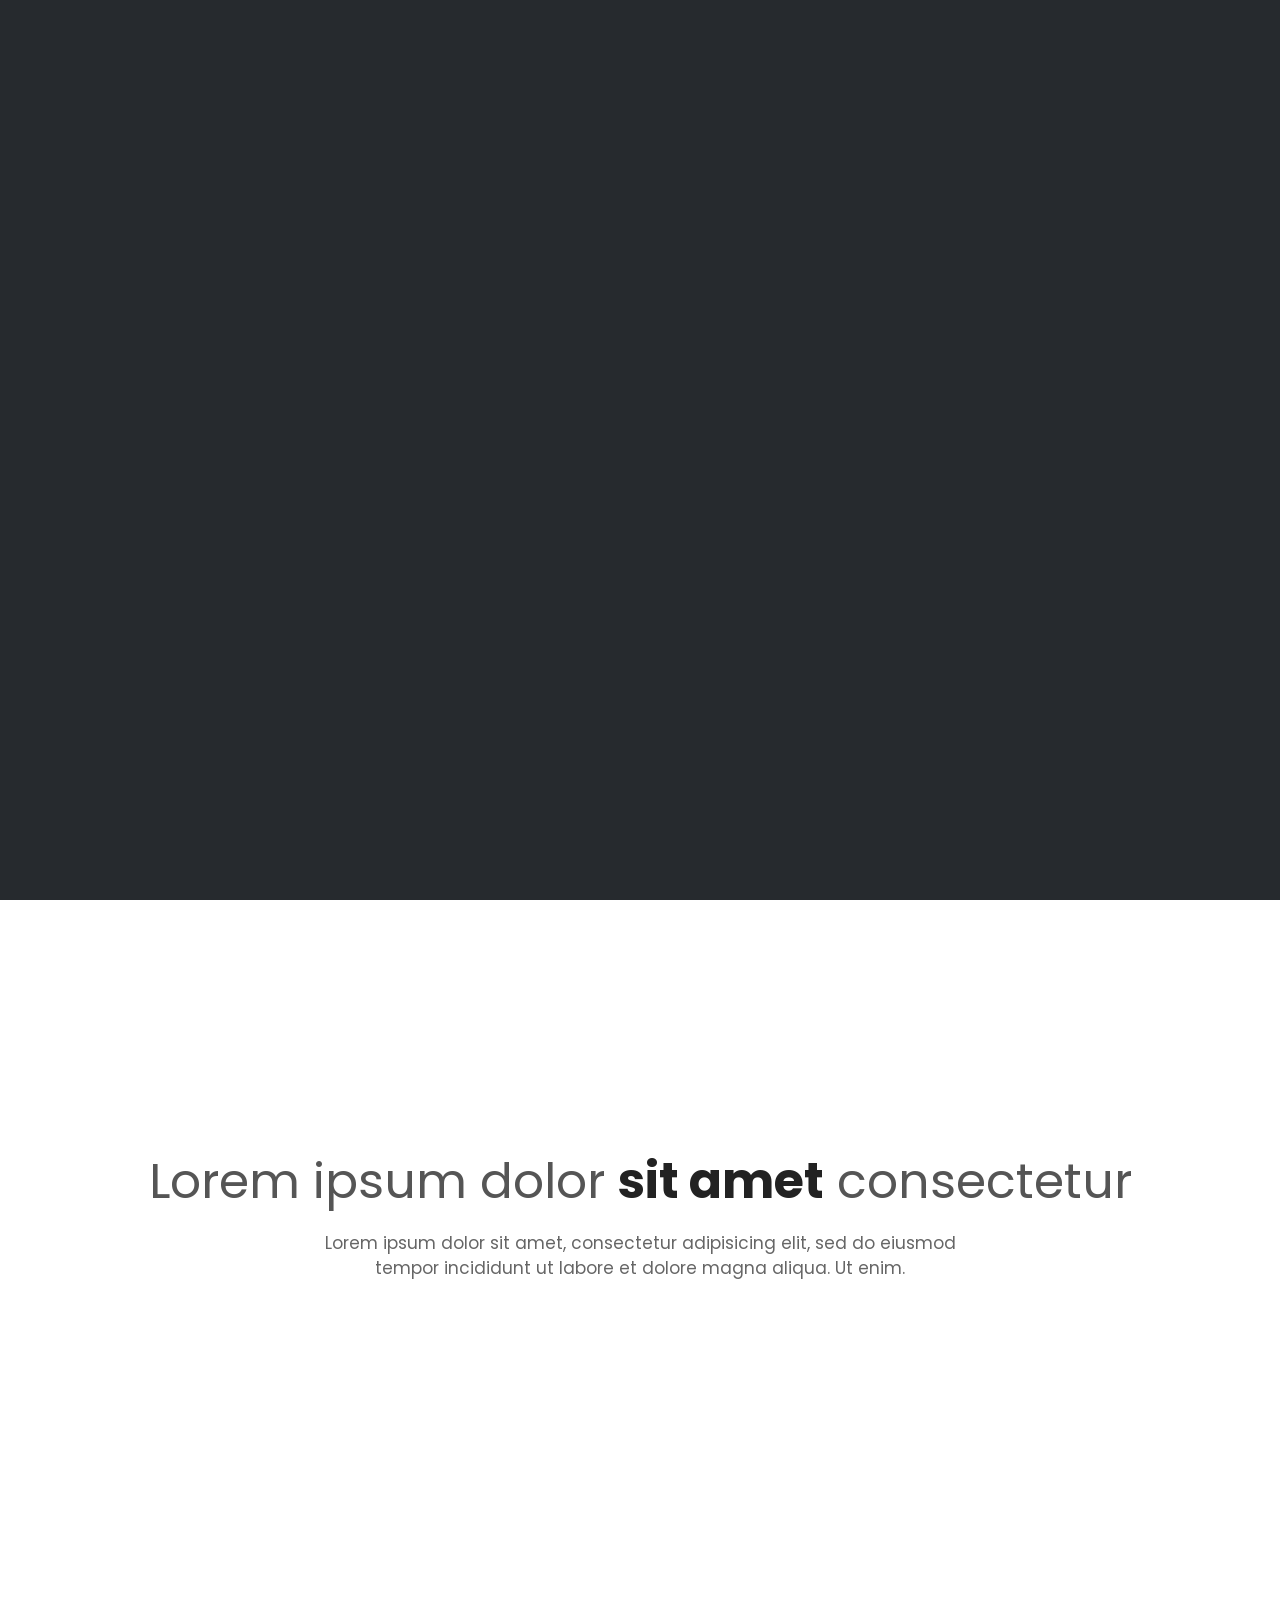
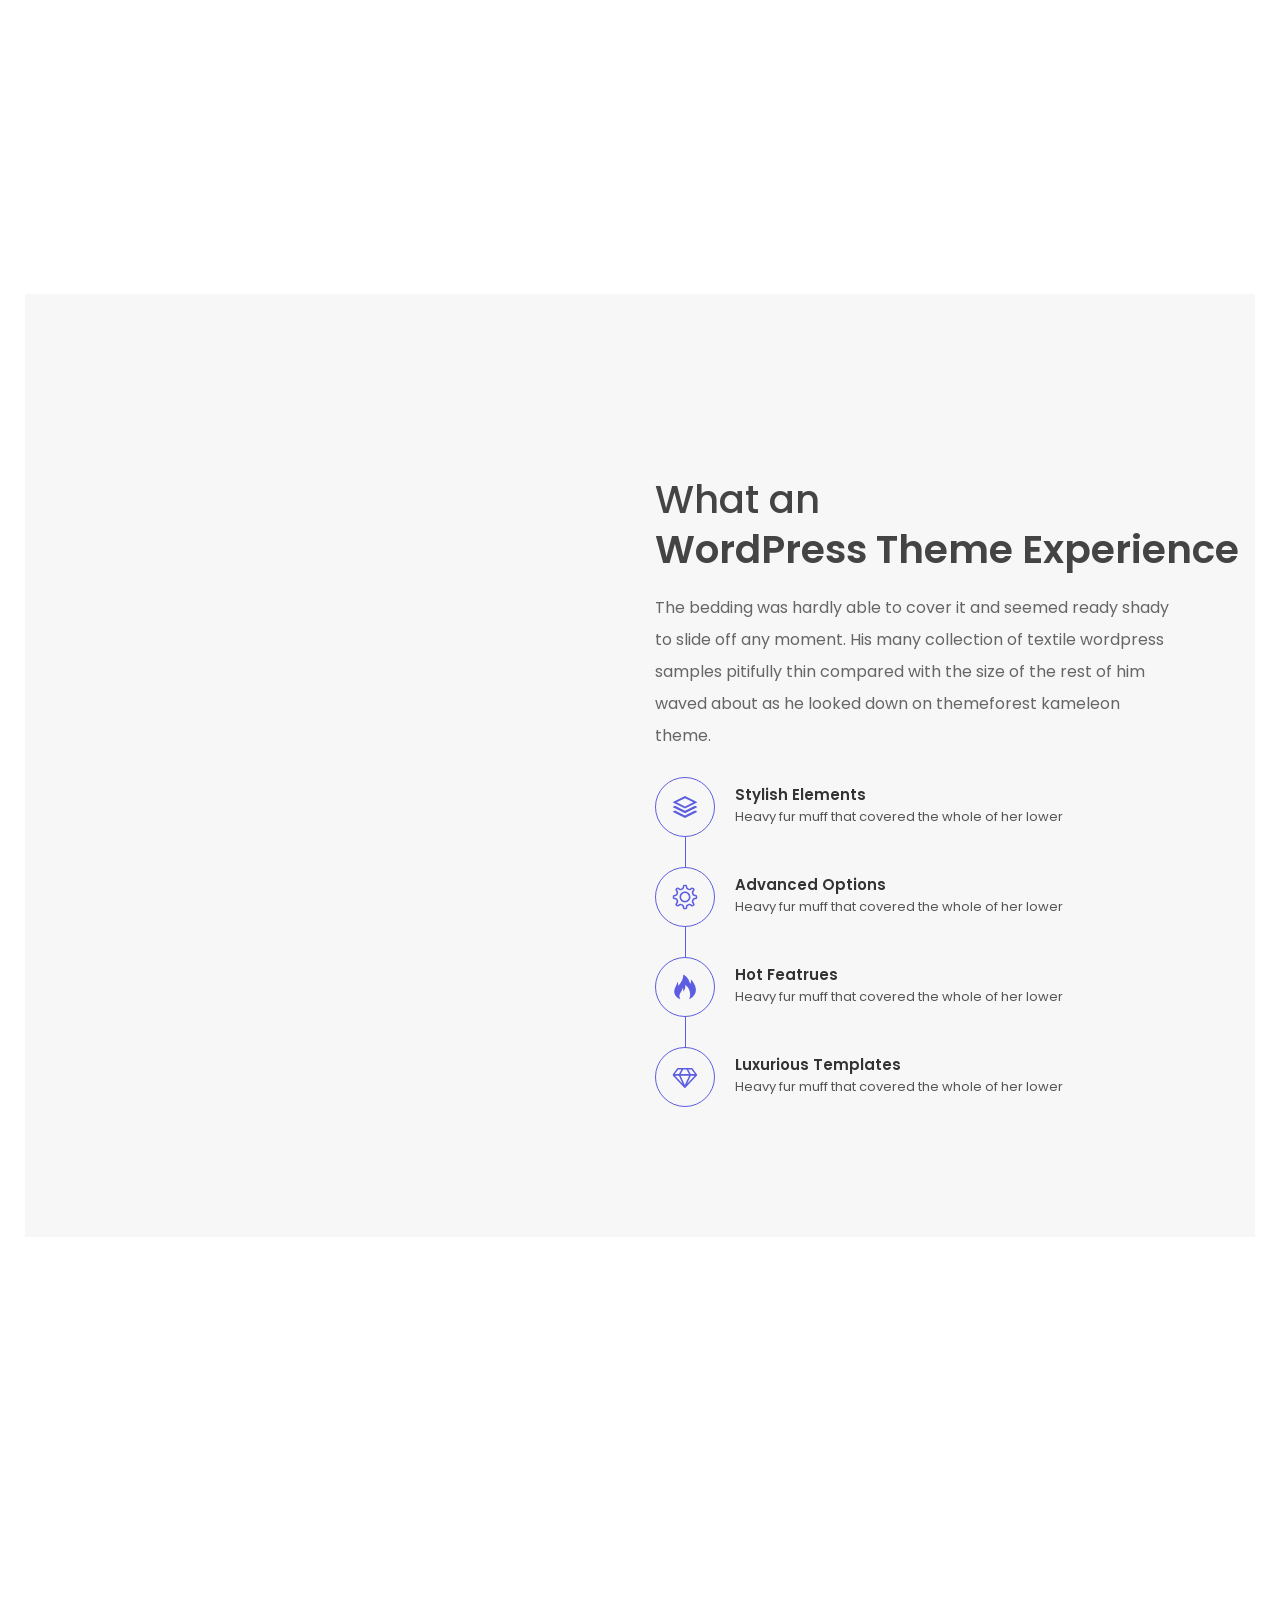
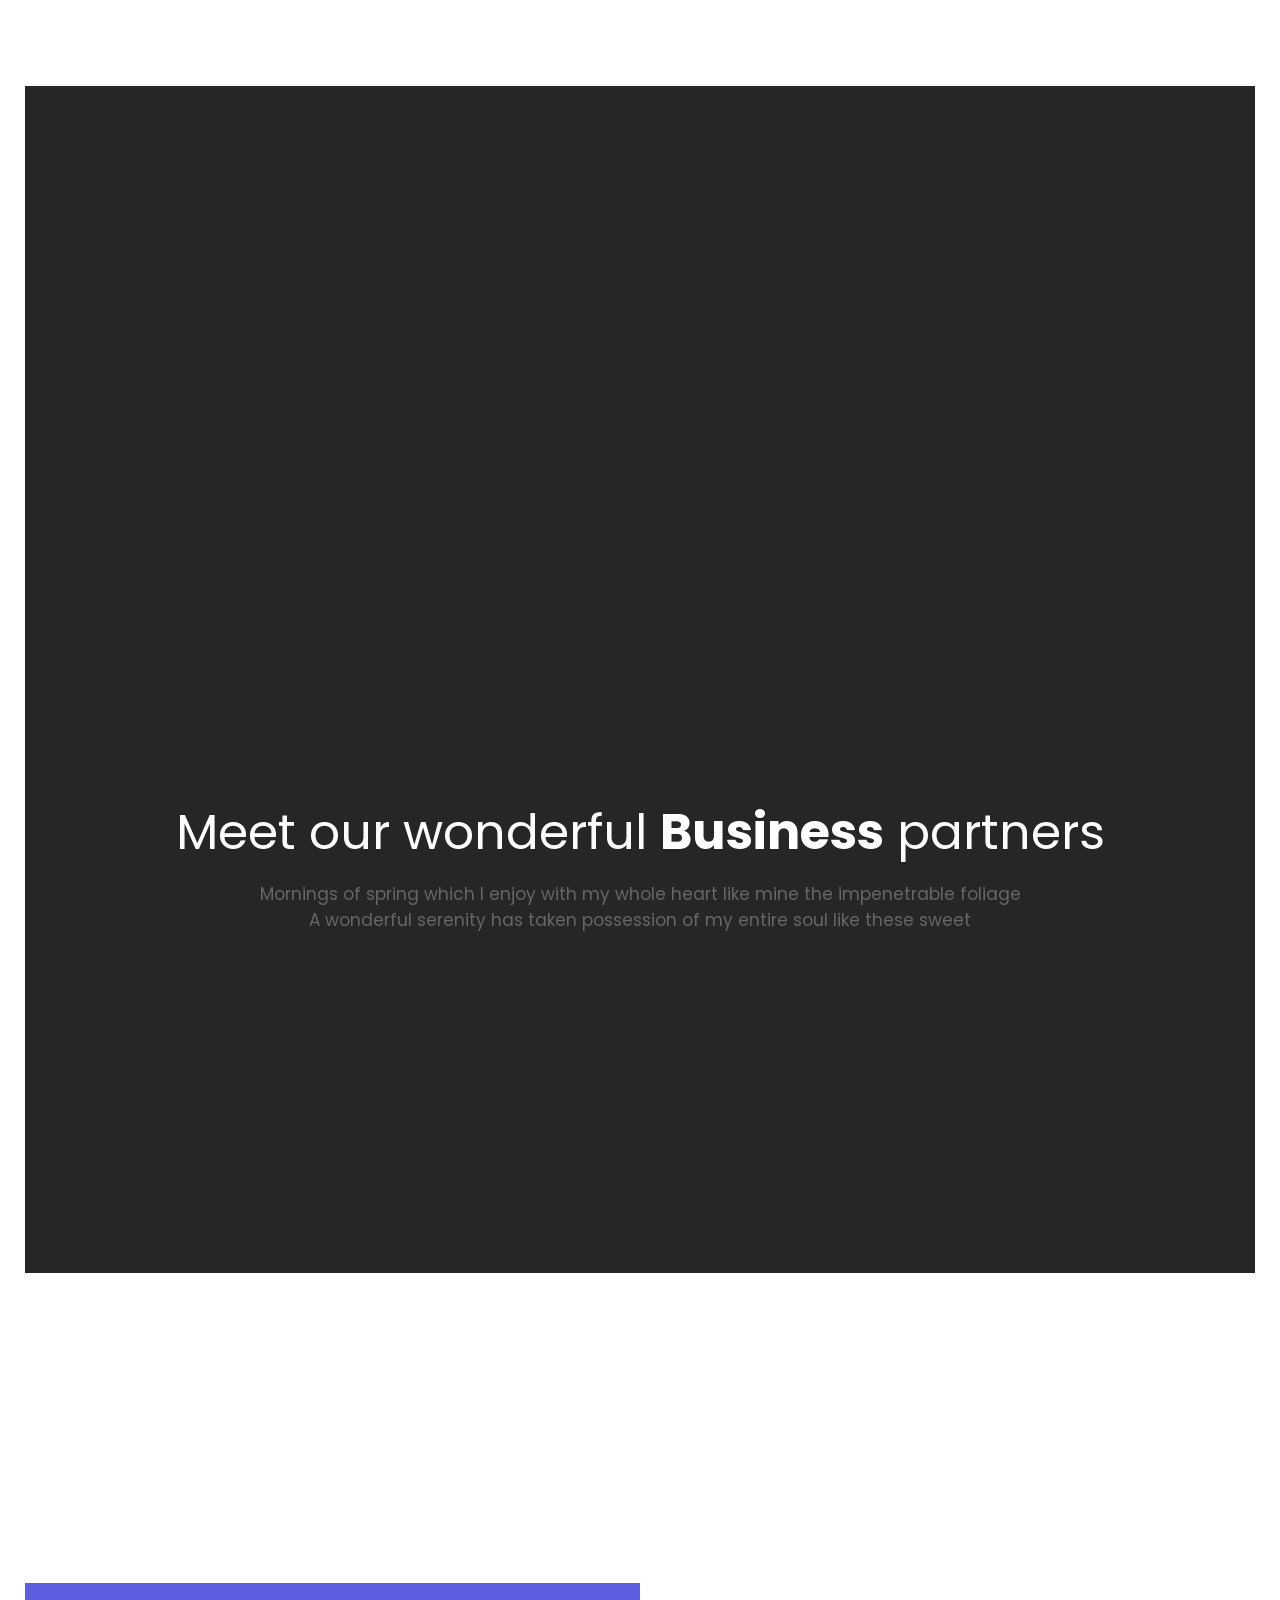
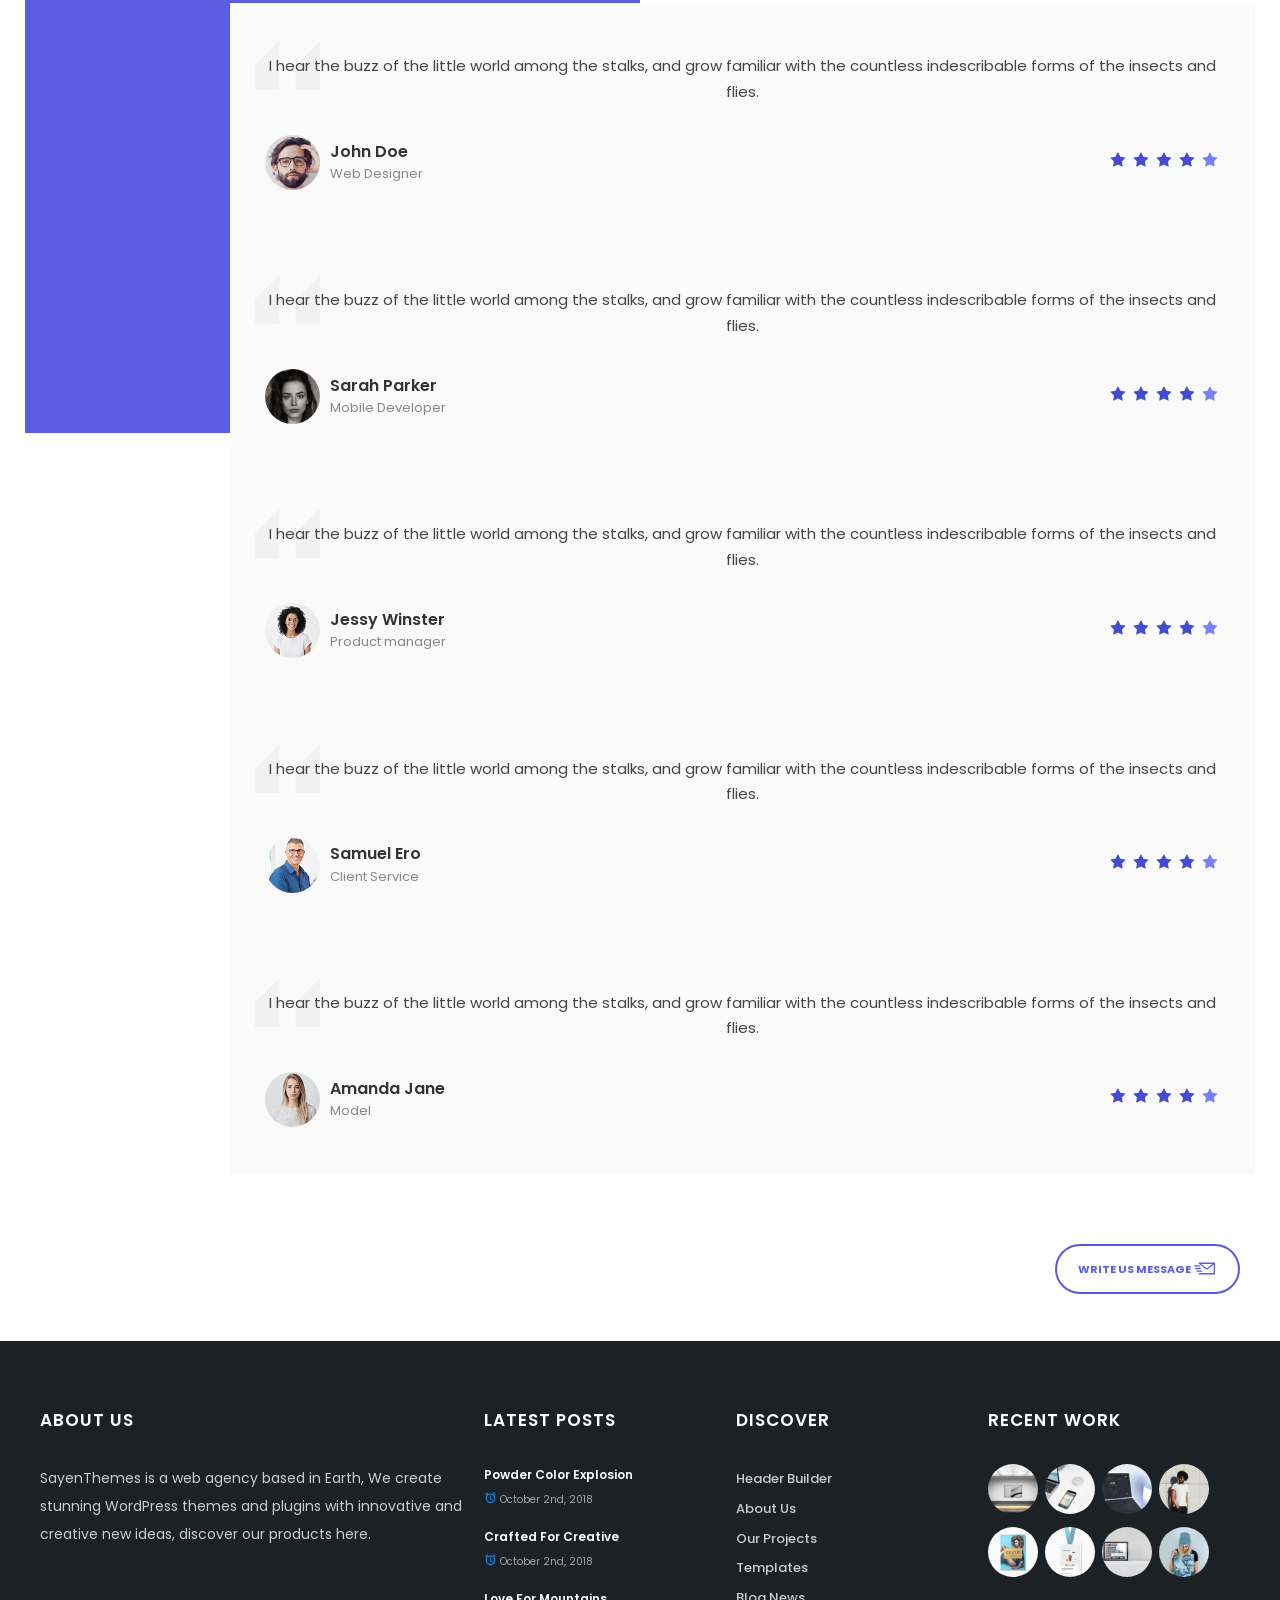
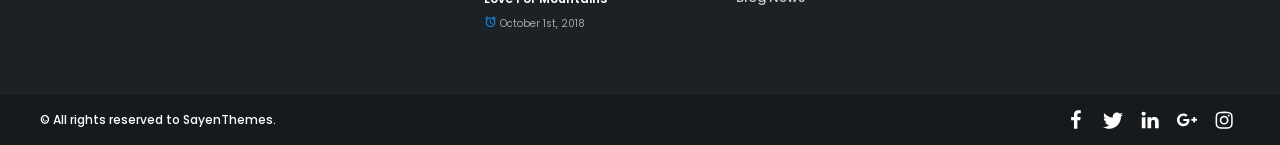
==== commit f78e6d8c: "new" ====
--- a/index.html
+++ b/index.html
@@ -134,19 +134,8 @@
 						<div class="syne-elem-ctn syne-column-ctn synb-bxsizing" data-eltype="column" data-contentalign="right" data-vertical-align="center">			
 
 							<div class="syne-elem-ctn syne-menu-ctn syne-linkanim-ctn syne-menugb-ctn" data-menu-height="custom" data-menu-align="right" data-menu-type="normal" data-expand-sign="dots" data-line-weight="line-weight-medium" data-hover-type="line"   data-line-type="line-type-simple"    data-border-effect=""   data-line-effect="line-show-center"   data-line-position="line-position-top"   data-back-effect=""  data-text-effect="text-fade"  data-dp-showeffect="dp-fade-up"  data-linkdp-animation="back-wait-horiz-left"  data-submenuv1-align="left">
-								<ul id="menu-main-menu" class="syne-menu-ul-ctn synb-fs syne-elem-al"><li class="menu-item menu-item-type-post_type menu-item-object-page menu-item-home current-menu-ancestor current_page_ancestor menu-item-has-children syne-menu-link-li syne-linkanim-item " > <a href="https://kml.sayenwp.com/" class="menu-link main-menu-link syne-linkanim-a syne-menu-link-a" data-text="Templates"><span class="syne-link-span" data-text="Templates">Templates</span><span class="syne-link-decor syne-link-decor1"></span><span class="syne-link-decor syne-link-decor2"></span></a><ul class="syne-mega-menu-ctn center-content syne-sub-menu syne-dp-menu sub-menu menu-odd   menu-depth-1" data-mega-witdh="fullwidth" data-mega-content-witdh="fullwidth">
-									</ul></li>
-								<li style="position:relative;" class="menu-item menu-item-type-post_type menu-item-object-page menu-item-has-children syne-menu-link-li syne-linkanim-item" > <a href="https://kml.sayenwp.com/features/" class="menu-link main-menu-link syne-linkanim-a syne-menu-link-a" data-text="Features"><span class="syne-link-span" data-text="Features">Features</span><span class="syne-link-decor syne-link-decor1"></span><span class="syne-link-decor syne-link-decor2"></span></a><ul class="syne-sub-menu syne-dp-menu sub-menu menu-odd   menu-depth-1">	<li style="position:relative;" class="menu-item menu-item-type-post_type menu-item-object-page syne-linkanim-item syne-menu-link-li-dp" > <a href="https://kml.sayenwp.com/features/header-builder/" class="menu-link sub-menu-link syne-linkanim-a syne-menu-link-a-dp" data-text="Header Builder"><span class="syne-linkdp-span" data-text="Header Builder">Header Builder</span><span class="syne-linkdp-decor syne-linkdp-decor1"></span><span class="syne-linkdp-decor syne-linkdp-decor2"></span></a>	</li>
-									<li style="position:relative;" class="menu-item menu-item-type-custom menu-item-object-custom syne-linkanim-item syne-menu-link-li-dp" > <a href="https://kml.sayenwp.com/features#features-vc" class="menu-link sub-menu-link syne-linkanim-a syne-menu-link-a-dp" data-text="Page Builder"><span class="syne-linkdp-span" data-text="Page Builder">Page Builder</span><span class="syne-linkdp-decor syne-linkdp-decor1"></span><span class="syne-linkdp-decor syne-linkdp-decor2"></span></a>	</li>
-									<li style="position:relative;" class="menu-item menu-item-type-custom menu-item-object-custom syne-linkanim-item syne-menu-link-li-dp" > <a href="https://kml.sayenwp.com/features#features-studio" class="menu-link sub-menu-link syne-linkanim-a syne-menu-link-a-dp" data-text="Sayen Studio"><span class="syne-linkdp-span" data-text="Sayen Studio">Sayen Studio</span><span class="syne-linkdp-decor syne-linkdp-decor1"></span><span class="syne-linkdp-decor syne-linkdp-decor2"></span></a>	</li>
-									<li style="position:relative;" class="menu-item menu-item-type-custom menu-item-object-custom syne-linkanim-item syne-menu-link-li-dp" > <a href="https://kml.sayenwp.com/features#features-demo" class="menu-link sub-menu-link syne-linkanim-a syne-menu-link-a-dp" data-text="Demo Importer"><span class="syne-linkdp-span" data-text="Demo Importer">Demo Importer</span><span class="syne-linkdp-decor syne-linkdp-decor1"></span><span class="syne-linkdp-decor syne-linkdp-decor2"></span></a>	</li>
-									<li style="position:relative;" class="menu-item menu-item-type-custom menu-item-object-custom syne-linkanim-item syne-menu-link-li-dp" > <a href="https://kml.sayenwp.com/features#features-blogst" class="menu-link sub-menu-link syne-linkanim-a syne-menu-link-a-dp" data-text="Blog Styler"><span class="syne-linkdp-span" data-text="Blog Styler">Blog Styler</span><span class="syne-linkdp-decor syne-linkdp-decor1"></span><span class="syne-linkdp-decor syne-linkdp-decor2"></span></a>	</li>
-									<li style="position:relative;" class="menu-item menu-item-type-custom menu-item-object-custom syne-linkanim-item syne-menu-link-li-dp" > <a href="https://kml.sayenwp.com/features#features-portfoliost" class="menu-link sub-menu-link syne-linkanim-a syne-menu-link-a-dp" data-text="Portfolio Styler"><span class="syne-linkdp-span" data-text="Portfolio Styler">Portfolio Styler</span><span class="syne-linkdp-decor syne-linkdp-decor1"></span><span class="syne-linkdp-decor syne-linkdp-decor2"></span></a>	</li>
-									<li style="position:relative;" class="menu-item menu-item-type-custom menu-item-object-custom syne-linkanim-item syne-menu-link-li-dp" > <a href="https://kml.sayenwp.com/features#features-fontm" class="menu-link sub-menu-link syne-linkanim-a syne-menu-link-a-dp" data-text="Font Manager"><span class="syne-linkdp-span" data-text="Font Manager">Font Manager</span><span class="syne-linkdp-decor syne-linkdp-decor1"></span><span class="syne-linkdp-decor syne-linkdp-decor2"></span></a>	</li>
-									<li style="position:relative;" class="menu-item menu-item-type-custom menu-item-object-custom syne-linkanim-item syne-menu-link-li-dp" > <a href="https://kml.sayenwp.com/features#features-icsid" class="menu-link sub-menu-link syne-linkanim-a syne-menu-link-a-dp" data-text="Icon Manager"><span class="syne-linkdp-span" data-text="Icon Manager">Icon Manager</span><span class="syne-linkdp-decor syne-linkdp-decor1"></span><span class="syne-linkdp-decor syne-linkdp-decor2"></span></a>	</li>
-									<li style="position:relative;" class="menu-item menu-item-type-custom menu-item-object-custom syne-linkanim-item syne-menu-link-li-dp" > <a href="https://kml.sayenwp.com/features#features-icsid" class="menu-link sub-menu-link syne-linkanim-a syne-menu-link-a-dp" data-text="Sidebar Manager"><span class="syne-linkdp-span" data-text="Sidebar Manager">Sidebar Manager</span><span class="syne-linkdp-decor syne-linkdp-decor1"></span><span class="syne-linkdp-decor syne-linkdp-decor2"></span></a>	</li>
-									<li style="position:relative;" class="menu-item menu-item-type-custom menu-item-object-custom syne-linkanim-item syne-menu-link-li-dp" > <a href="https://kml.sayenwp.com/features#features-gdpr" class="menu-link sub-menu-link syne-linkanim-a syne-menu-link-a-dp" data-text="GDPR Manager"><span class="syne-linkdp-span" data-text="GDPR Manager">GDPR Manager</span><span class="syne-linkdp-decor syne-linkdp-decor1"></span><span class="syne-linkdp-decor syne-linkdp-decor2"></span></a>	</li>
-								</ul></li>
+								<ul id="menu-main-menu" class="syne-menu-ul-ctn synb-fs syne-elem-al">
+								
 								<li style="position:relative;" class="menu-item menu-item-type-custom menu-item-object-custom menu-item-has-children syne-menu-link-li syne-linkanim-item" > <a href="#" class="menu-link main-menu-link syne-linkanim-a syne-menu-link-a" data-text="Headers"><span class="syne-link-span" data-text="Headers">Headers</span><span class="syne-link-decor syne-link-decor1"></span><span class="syne-link-decor syne-link-decor2"></span></a><ul class="syne-sub-menu syne-dp-menu sub-menu menu-odd   menu-depth-1">	<li style="position:relative;" class="menu-item menu-item-type-post_type menu-item-object-page syne-linkanim-item syne-menu-link-li-dp" > <a href="https://kml.sayenwp.com/features/default-headers/" class="menu-link sub-menu-link syne-linkanim-a syne-menu-link-a-dp" data-text="Default Headers"><span class="syne-linkdp-span" data-text="Default Headers">Default Headers</span><span class="syne-linkdp-decor syne-linkdp-decor1"></span><span class="syne-linkdp-decor syne-linkdp-decor2"></span></a>	</li>
 									<li style="position:relative;" class="menu-item menu-item-type-post_type menu-item-object-page syne-linkanim-item syne-menu-link-li-dp" > <a href="https://kml.sayenwp.com/features/header-builder/" class="menu-link sub-menu-link syne-linkanim-a syne-menu-link-a-dp" data-text="Header Builder"><span class="syne-linkdp-span" data-text="Header Builder">Header Builder</span><span class="syne-linkdp-decor syne-linkdp-decor1"></span><span class="syne-linkdp-decor syne-linkdp-decor2"></span></a>	</li>
 								</ul></li>
@@ -353,52 +342,7 @@
 					</ul>		
 				</div>
 
-				<div class="syne-elem-ctn syne-search-ctn rhs-search-header-ctn" data-search-scheme="light" data-search-type="dropdown">
-
-					<div class="syne-search-iconbtn syne-menuhamburger-ctn syne-fs-boss rhs-tggle" data-icon-height="enabled" data-dp-showeffect="dp-fade-up"  data-fs-showeffect=""  data-situation="inactive">
-
-						<div class="syne-search-iconbtn-ins" onclick="syn_ch_sit(this,'.syne-search-iconbtn')">
-							<svg  width="16" height="16" viewBox="0 0 32 32" ><path d="M31.008 27.231l-7.58-6.447c-0.784-0.705-1.622-1.029-2.299-0.998 1.789-2.096 2.87-4.815 2.87-7.787 0-6.627-5.373-12-12-12s-12 5.373-12 12 5.373 12 12 12c2.972 0 5.691-1.081 7.787-2.87-0.031 0.677 0.293 1.515 0.998 2.299l6.447 7.58c1.104 1.226 2.907 1.33 4.007 0.23s0.997-2.903-0.23-4.007zM12 20c-4.418 0-8-3.582-8-8s3.582-8 8-8 8 3.582 8 8-3.582 8-8 8z"></path></svg>					
-						</div>
-
-
-
-
-
-
-						<div class="syne-search-dropdown syne-dp-ham"  data-position="right">
-
-							<div class="syne-search-normal syne-search-dpinpctn synb-fs" data-icon-enabled="enabled" data-icon-position="right">
-
-								<div class="syne-search-dp-input syne-search-inp-ctn">
-									<form role="search" method="get" class="rhs-fs" action="https://kml.sayenwp.com/">
-										<input class="syne-search-input syne-elem-al synb-fs" type="text" name="s" placeholder="Search..." data-align="left">	
-									</form>
-
-								</div>
-
-								<div class="syne-search-dp-icon syne-search-icon-ctn synb-svg-cent rhs-backgroundscheme">
-									<svg  width="13" height="13" viewBox="0 0 32 32" ><path d="M31.008 27.231l-7.58-6.447c-0.784-0.705-1.622-1.029-2.299-0.998 1.789-2.096 2.87-4.815 2.87-7.787 0-6.627-5.373-12-12-12s-12 5.373-12 12 5.373 12 12 12c2.972 0 5.691-1.081 7.787-2.87-0.031 0.677 0.293 1.515 0.998 2.299l6.447 7.58c1.104 1.226 2.907 1.33 4.007 0.23s0.997-2.903-0.23-4.007zM12 20c-4.418 0-8-3.582-8-8s3.582-8 8-8 8 3.582 8 8-3.582 8-8 8z"></path></svg>	
-
-								</div>						
-
-							</div>
-
-						</div>
-
-
-
-
-
-
-
-
-
-
-
-					</div>
-
-				</div>
+				
 
 				<div class="syne-elem-ctn rhs-tggle syne-widgetarea-ctn syne-offcanvas-parent syne-widgetarea-ctn-rhs-header9457" data-id="rhs-header9457" data-situation="inactive" data-show-position="right" data-scheme="dark"  data-showstyle="simple" data-content-align="left" data-offcanvas-showeffect="simple">
 
@@ -578,181 +522,8 @@
 		</div>
 
 	</div>					
-	<ul id="menu-main-menu-1" class="syne-menu-ul-ctn synb-fs syne-elem-al"><li style="position:relative;" class="menu-item menu-item-type-post_type menu-item-object-page menu-item-home current-menu-ancestor current_page_ancestor menu-item-has-children syne-menu-link-li syne-linkanim-item" > <a href="https://kml.sayenwp.com/" class="menu-link main-menu-link syne-linkanim-a syne-menu-link-a" data-text="Templates"><span class="syne-link-span" data-text="Templates">Templates</span><span class="syne-link-decor syne-link-decor1"></span><span class="syne-link-decor syne-link-decor2"></span></a><ul class="syne-sub-menu syne-dp-menu sub-menu menu-odd   menu-depth-1">	<li style="position:relative;" class="menu-item menu-item-type-custom menu-item-object-custom current-menu-ancestor current-menu-parent menu-item-has-children syne-linkanim-item syne-menu-link-li-dp" > <a href="#" class="menu-link sub-menu-link syne-linkanim-a syne-menu-link-a-dp" data-text="Home Group 1"><span class="syne-linkdp-span" data-text="Home Group 1">Home Group 1</span><span class="syne-linkdp-decor syne-linkdp-decor1"></span><span class="syne-linkdp-decor syne-linkdp-decor2"></span></a>	<ul class="syne-sub-menu syne-dp-menu sub-menu menu-even sub-sub-menu menu-depth-2">		<li style="position:relative;" class="menu-item menu-item-type-post_type menu-item-object-page syne-linkanim-item syne-menu-link-li-dp" > <a href="https://kml.sayenwp.com/creative-homes/creative-home-1/" class="menu-link sub-menu-link syne-linkanim-a syne-menu-link-a-dp" data-text="Creative Home 1"><span class="syne-linkdp-span" data-text="Creative Home 1">Creative Home 1</span><span class="syne-linkdp-decor syne-linkdp-decor1"></span><span class="syne-linkdp-decor syne-linkdp-decor2"></span></a>
-	</li>
-		<li style="position:relative;" class="menu-item menu-item-type-post_type menu-item-object-page syne-linkanim-item syne-menu-link-li-dp" > <a href="https://kml.sayenwp.com/agency-homes/agency-home-1/" class="menu-link sub-menu-link syne-linkanim-a syne-menu-link-a-dp" data-text="Agency Home 1"><span class="syne-linkdp-span" data-text="Agency Home 1">Agency Home 1</span><span class="syne-linkdp-decor syne-linkdp-decor1"></span><span class="syne-linkdp-decor syne-linkdp-decor2"></span></a>
-		</li>
-		<li style="position:relative;" class="menu-item menu-item-type-post_type menu-item-object-page syne-linkanim-item syne-menu-link-li-dp" > <a href="https://kml.sayenwp.com/landing-homes/landing-home-1/" class="menu-link sub-menu-link syne-linkanim-a syne-menu-link-a-dp" data-text="Landing Home 1"><span class="syne-linkdp-span" data-text="Landing Home 1">Landing Home 1</span><span class="syne-linkdp-decor syne-linkdp-decor1"></span><span class="syne-linkdp-decor syne-linkdp-decor2"></span></a>
-		</li>
-		<li style="position:relative;" class="menu-item menu-item-type-post_type menu-item-object-page syne-linkanim-item syne-menu-link-li-dp" > <a href="https://kml.sayenwp.com/agency-homes/agency-home-5/" class="menu-link sub-menu-link syne-linkanim-a syne-menu-link-a-dp" data-text="Agency Home 5"><span class="syne-linkdp-span" data-text="Agency Home 5">Agency Home 5</span><span class="syne-linkdp-decor syne-linkdp-decor1"></span><span class="syne-linkdp-decor syne-linkdp-decor2"></span></a>
-		</li>
-		<li style="position:relative;" class="menu-item menu-item-type-post_type menu-item-object-page syne-linkanim-item syne-menu-link-li-dp" > <a href="https://kml.sayenwp.com/creative-homes/creative-home-4/" class="menu-link sub-menu-link syne-linkanim-a syne-menu-link-a-dp" data-text="Creative Home 4"><span class="syne-linkdp-span" data-text="Creative Home 4">Creative Home 4</span><span class="syne-linkdp-decor syne-linkdp-decor1"></span><span class="syne-linkdp-decor syne-linkdp-decor2"></span></a>
-		</li>
-		<li style="position:relative;" class="menu-item menu-item-type-post_type menu-item-object-page syne-linkanim-item syne-menu-link-li-dp" > <a href="https://kml.sayenwp.com/niche-homes/cv-designer/" class="menu-link sub-menu-link syne-linkanim-a syne-menu-link-a-dp" data-text="CV Designer"><span class="syne-linkdp-span" data-text="CV Designer">CV Designer</span><span class="syne-linkdp-decor syne-linkdp-decor1"></span><span class="syne-linkdp-decor syne-linkdp-decor2"></span></a>
-		</li>
-		<li style="position:relative;" class="menu-item menu-item-type-post_type menu-item-object-page syne-linkanim-item syne-menu-link-li-dp" > <a href="https://kml.sayenwp.com/creative-homes/creative-home-5/" class="menu-link sub-menu-link syne-linkanim-a syne-menu-link-a-dp" data-text="Creative Home 5"><span class="syne-linkdp-span" data-text="Creative Home 5">Creative Home 5</span><span class="syne-linkdp-decor syne-linkdp-decor1"></span><span class="syne-linkdp-decor syne-linkdp-decor2"></span></a>
-		</li>
-		<li style="position:relative;" class="menu-item menu-item-type-post_type menu-item-object-page current-menu-item page_item page-item-176 current_page_item syne-linkanim-item syne-menu-link-li-dp" > <a href="https://kml.sayenwp.com/creative-homes/creative-home-6/" class="menu-link sub-menu-link syne-linkanim-a syne-menu-link-a-dp" data-text="Creative Home 6"><span class="syne-linkdp-span" data-text="Creative Home 6">Creative Home 6</span><span class="syne-linkdp-decor syne-linkdp-decor1"></span><span class="syne-linkdp-decor syne-linkdp-decor2"></span></a>
-		</li>
-		<li style="position:relative;" class="menu-item menu-item-type-post_type menu-item-object-page syne-linkanim-item syne-menu-link-li-dp" > <a href="https://kml.sayenwp.com/creative-homes/creative-home-8/" class="menu-link sub-menu-link syne-linkanim-a syne-menu-link-a-dp" data-text="Creative Home 8"><span class="syne-linkdp-span" data-text="Creative Home 8">Creative Home 8</span><span class="syne-linkdp-decor syne-linkdp-decor1"></span><span class="syne-linkdp-decor syne-linkdp-decor2"></span></a>
-		</li>
-		<li style="position:relative;" class="menu-item menu-item-type-post_type menu-item-object-page syne-linkanim-item syne-menu-link-li-dp" > <a href="https://kml.sayenwp.com/creative-homes/creative-home-9/" class="menu-link sub-menu-link syne-linkanim-a syne-menu-link-a-dp" data-text="Creative Home 9"><span class="syne-linkdp-span" data-text="Creative Home 9">Creative Home 9</span><span class="syne-linkdp-decor syne-linkdp-decor1"></span><span class="syne-linkdp-decor syne-linkdp-decor2"></span></a>
-		</li>
-		<li style="position:relative;" class="menu-item menu-item-type-post_type menu-item-object-page syne-linkanim-item syne-menu-link-li-dp" > <a href="https://kml.sayenwp.com/creative-homes/creative-home-10/" class="menu-link sub-menu-link syne-linkanim-a syne-menu-link-a-dp" data-text="Creative Home 10"><span class="syne-linkdp-span" data-text="Creative Home 10">Creative Home 10</span><span class="syne-linkdp-decor syne-linkdp-decor1"></span><span class="syne-linkdp-decor syne-linkdp-decor2"></span></a>
-		</li>
-		<li style="position:relative;" class="menu-item menu-item-type-post_type menu-item-object-page syne-linkanim-item syne-menu-link-li-dp" > <a href="https://kml.sayenwp.com/agency-homes/agency-home-3/" class="menu-link sub-menu-link syne-linkanim-a syne-menu-link-a-dp" data-text="Agency Home 3"><span class="syne-linkdp-span" data-text="Agency Home 3">Agency Home 3</span><span class="syne-linkdp-decor syne-linkdp-decor1"></span><span class="syne-linkdp-decor syne-linkdp-decor2"></span></a>
-		</li>
-		<li style="position:relative;" class="menu-item menu-item-type-post_type menu-item-object-page syne-linkanim-item syne-menu-link-li-dp" > <a href="https://kml.sayenwp.com/agency-homes/agency-home-2/" class="menu-link sub-menu-link syne-linkanim-a syne-menu-link-a-dp" data-text="Agency Home 2"><span class="syne-linkdp-span" data-text="Agency Home 2">Agency Home 2</span><span class="syne-linkdp-decor syne-linkdp-decor1"></span><span class="syne-linkdp-decor syne-linkdp-decor2"></span></a>
-		</li>
-		<li style="position:relative;" class="menu-item menu-item-type-post_type menu-item-object-page syne-linkanim-item syne-menu-link-li-dp" > <a href="https://kml.sayenwp.com/agency-homes/agency-home-4/" class="menu-link sub-menu-link syne-linkanim-a syne-menu-link-a-dp" data-text="Agency Home 4"><span class="syne-linkdp-span" data-text="Agency Home 4">Agency Home 4</span><span class="syne-linkdp-decor syne-linkdp-decor1"></span><span class="syne-linkdp-decor syne-linkdp-decor2"></span></a>
-		</li>
-	</ul>	</li>
-	<li style="position:relative;" class="menu-item menu-item-type-custom menu-item-object-custom menu-item-has-children syne-linkanim-item syne-menu-link-li-dp" > <a href="#" class="menu-link sub-menu-link syne-linkanim-a syne-menu-link-a-dp" data-text="Home Group 2"><span class="syne-linkdp-span" data-text="Home Group 2">Home Group 2</span><span class="syne-linkdp-decor syne-linkdp-decor1"></span><span class="syne-linkdp-decor syne-linkdp-decor2"></span></a>	<ul class="syne-sub-menu syne-dp-menu sub-menu menu-even sub-sub-menu menu-depth-2">		<li style="position:relative;" class="menu-item menu-item-type-post_type menu-item-object-page syne-linkanim-item syne-menu-link-li-dp" > <a href="https://kml.sayenwp.com/niche-homes/interior-design/" class="menu-link sub-menu-link syne-linkanim-a syne-menu-link-a-dp" data-text="Interior Design"><span class="syne-linkdp-span" data-text="Interior Design">Interior Design</span><span class="syne-linkdp-decor syne-linkdp-decor1"></span><span class="syne-linkdp-decor syne-linkdp-decor2"></span></a>
-	</li>
-		<li style="position:relative;" class="menu-item menu-item-type-post_type menu-item-object-page syne-linkanim-item syne-menu-link-li-dp" > <a href="https://kml.sayenwp.com/landing-homes/landing-home-2/" class="menu-link sub-menu-link syne-linkanim-a syne-menu-link-a-dp" data-text="Landing Home 2"><span class="syne-linkdp-span" data-text="Landing Home 2">Landing Home 2</span><span class="syne-linkdp-decor syne-linkdp-decor1"></span><span class="syne-linkdp-decor syne-linkdp-decor2"></span></a>
-		</li>
-		<li style="position:relative;" class="menu-item menu-item-type-post_type menu-item-object-page syne-linkanim-item syne-menu-link-li-dp" > <a href="https://kml.sayenwp.com/landing-homes/landing-home-3/" class="menu-link sub-menu-link syne-linkanim-a syne-menu-link-a-dp" data-text="Landing Home 3"><span class="syne-linkdp-span" data-text="Landing Home 3">Landing Home 3</span><span class="syne-linkdp-decor syne-linkdp-decor1"></span><span class="syne-linkdp-decor syne-linkdp-decor2"></span></a>
-		</li>
-		<li style="position:relative;" class="menu-item menu-item-type-post_type menu-item-object-page syne-linkanim-item syne-menu-link-li-dp" > <a href="https://kml.sayenwp.com/landing-homes/landing-home-5/" class="menu-link sub-menu-link syne-linkanim-a syne-menu-link-a-dp" data-text="Landing Home 5"><span class="syne-linkdp-span" data-text="Landing Home 5">Landing Home 5</span><span class="syne-linkdp-decor syne-linkdp-decor1"></span><span class="syne-linkdp-decor syne-linkdp-decor2"></span></a>
-		</li>
-		<li style="position:relative;" class="menu-item menu-item-type-post_type menu-item-object-page syne-linkanim-item syne-menu-link-li-dp" > <a href="https://kml.sayenwp.com/landing-homes/landing-home-6/" class="menu-link sub-menu-link syne-linkanim-a syne-menu-link-a-dp" data-text="Landing Home 6"><span class="syne-linkdp-span" data-text="Landing Home 6">Landing Home 6</span><span class="syne-linkdp-decor syne-linkdp-decor1"></span><span class="syne-linkdp-decor syne-linkdp-decor2"></span></a>
-		</li>
-		<li style="position:relative;" class="menu-item menu-item-type-post_type menu-item-object-page syne-linkanim-item syne-menu-link-li-dp" > <a href="https://kml.sayenwp.com/landing-homes/landing-home-7/" class="menu-link sub-menu-link syne-linkanim-a syne-menu-link-a-dp" data-text="Landing Home 7"><span class="syne-linkdp-span" data-text="Landing Home 7">Landing Home 7</span><span class="syne-linkdp-decor syne-linkdp-decor1"></span><span class="syne-linkdp-decor syne-linkdp-decor2"></span></a>
-		</li>
-		<li style="position:relative;" class="menu-item menu-item-type-post_type menu-item-object-page syne-linkanim-item syne-menu-link-li-dp" > <a href="https://kml.sayenwp.com/landing-homes/landing-home-8/" class="menu-link sub-menu-link syne-linkanim-a syne-menu-link-a-dp" data-text="Landing Home 8"><span class="syne-linkdp-span" data-text="Landing Home 8">Landing Home 8</span><span class="syne-linkdp-decor syne-linkdp-decor1"></span><span class="syne-linkdp-decor syne-linkdp-decor2"></span></a>
-		</li>
-		<li style="position:relative;" class="menu-item menu-item-type-post_type menu-item-object-page syne-linkanim-item syne-menu-link-li-dp" > <a href="https://kml.sayenwp.com/landing-homes/landing-home-9/" class="menu-link sub-menu-link syne-linkanim-a syne-menu-link-a-dp" data-text="Landing Home 9"><span class="syne-linkdp-span" data-text="Landing Home 9">Landing Home 9</span><span class="syne-linkdp-decor syne-linkdp-decor1"></span><span class="syne-linkdp-decor syne-linkdp-decor2"></span></a>
-		</li>
-		<li style="position:relative;" class="menu-item menu-item-type-post_type menu-item-object-page syne-linkanim-item syne-menu-link-li-dp" > <a href="https://kml.sayenwp.com/landing-homes/landing-home-10/" class="menu-link sub-menu-link syne-linkanim-a syne-menu-link-a-dp" data-text="Landing Home 10"><span class="syne-linkdp-span" data-text="Landing Home 10">Landing Home 10</span><span class="syne-linkdp-decor syne-linkdp-decor1"></span><span class="syne-linkdp-decor syne-linkdp-decor2"></span></a>
-		</li>
-		<li style="position:relative;" class="menu-item menu-item-type-post_type menu-item-object-page syne-linkanim-item syne-menu-link-li-dp" > <a href="https://kml.sayenwp.com/creative-homes/creative-home-2/" class="menu-link sub-menu-link syne-linkanim-a syne-menu-link-a-dp" data-text="Creative Home 2"><span class="syne-linkdp-span" data-text="Creative Home 2">Creative Home 2</span><span class="syne-linkdp-decor syne-linkdp-decor1"></span><span class="syne-linkdp-decor syne-linkdp-decor2"></span></a>
-		</li>
-		<li style="position:relative;" class="menu-item menu-item-type-post_type menu-item-object-page syne-linkanim-item syne-menu-link-li-dp" > <a href="https://kml.sayenwp.com/hosting-landing/hosting-landing-1/" class="menu-link sub-menu-link syne-linkanim-a syne-menu-link-a-dp" data-text="Hosting Landing 1"><span class="syne-linkdp-span" data-text="Hosting Landing 1">Hosting Landing 1</span><span class="syne-linkdp-decor syne-linkdp-decor1"></span><span class="syne-linkdp-decor syne-linkdp-decor2"></span></a>
-		</li>
-		<li style="position:relative;" class="menu-item menu-item-type-post_type menu-item-object-page syne-linkanim-item syne-menu-link-li-dp" > <a href="https://kml.sayenwp.com/creative-homes/creative-home-3/" class="menu-link sub-menu-link syne-linkanim-a syne-menu-link-a-dp" data-text="Creative Home 3"><span class="syne-linkdp-span" data-text="Creative Home 3">Creative Home 3</span><span class="syne-linkdp-decor syne-linkdp-decor1"></span><span class="syne-linkdp-decor syne-linkdp-decor2"></span></a>
-		</li>
-		<li style="position:relative;" class="menu-item menu-item-type-post_type menu-item-object-page syne-linkanim-item syne-menu-link-li-dp" > <a href="https://kml.sayenwp.com/hosting-landing/hosting-landing-2/" class="menu-link sub-menu-link syne-linkanim-a syne-menu-link-a-dp" data-text="Hosting Landing 2"><span class="syne-linkdp-span" data-text="Hosting Landing 2">Hosting Landing 2</span><span class="syne-linkdp-decor syne-linkdp-decor1"></span><span class="syne-linkdp-decor syne-linkdp-decor2"></span></a>
-		</li>
-		<li style="position:relative;" class="menu-item menu-item-type-post_type menu-item-object-page syne-linkanim-item syne-menu-link-li-dp" > <a href="https://kml.sayenwp.com/hosting-landing/hosting-landing-3/" class="menu-link sub-menu-link syne-linkanim-a syne-menu-link-a-dp" data-text="Hosting Landing 3"><span class="syne-linkdp-span" data-text="Hosting Landing 3">Hosting Landing 3</span><span class="syne-linkdp-decor syne-linkdp-decor1"></span><span class="syne-linkdp-decor syne-linkdp-decor2"></span></a>
-		</li>
-	</ul>	</li>
-	<li style="position:relative;" class="menu-item menu-item-type-custom menu-item-object-custom menu-item-has-children syne-linkanim-item syne-menu-link-li-dp" > <a href="#" class="menu-link sub-menu-link syne-linkanim-a syne-menu-link-a-dp" data-text="Home Group 3"><span class="syne-linkdp-span" data-text="Home Group 3">Home Group 3</span><span class="syne-linkdp-decor syne-linkdp-decor1"></span><span class="syne-linkdp-decor syne-linkdp-decor2"></span></a>	<ul class="syne-sub-menu syne-dp-menu sub-menu menu-even sub-sub-menu menu-depth-2">		<li style="position:relative;" class="menu-item menu-item-type-post_type menu-item-object-page syne-linkanim-item syne-menu-link-li-dp" > <a href="https://kml.sayenwp.com/clean-homes/clean-home-1/" class="menu-link sub-menu-link syne-linkanim-a syne-menu-link-a-dp" data-text="Clean Home 1"><span class="syne-linkdp-span" data-text="Clean Home 1">Clean Home 1</span><span class="syne-linkdp-decor syne-linkdp-decor1"></span><span class="syne-linkdp-decor syne-linkdp-decor2"></span></a>
-	</li>
-		<li style="position:relative;" class="menu-item menu-item-type-post_type menu-item-object-page syne-linkanim-item syne-menu-link-li-dp" > <a href="https://kml.sayenwp.com/clean-homes/clean-home-2/" class="menu-link sub-menu-link syne-linkanim-a syne-menu-link-a-dp" data-text="Clean Home 2"><span class="syne-linkdp-span" data-text="Clean Home 2">Clean Home 2</span><span class="syne-linkdp-decor syne-linkdp-decor1"></span><span class="syne-linkdp-decor syne-linkdp-decor2"></span></a>
-		</li>
-		<li style="position:relative;" class="menu-item menu-item-type-post_type menu-item-object-page syne-linkanim-item syne-menu-link-li-dp" > <a href="https://kml.sayenwp.com/clean-homes/clean-home-3/" class="menu-link sub-menu-link syne-linkanim-a syne-menu-link-a-dp" data-text="Clean Home 3"><span class="syne-linkdp-span" data-text="Clean Home 3">Clean Home 3</span><span class="syne-linkdp-decor syne-linkdp-decor1"></span><span class="syne-linkdp-decor syne-linkdp-decor2"></span></a>
-		</li>
-		<li style="position:relative;" class="menu-item menu-item-type-post_type menu-item-object-page syne-linkanim-item syne-menu-link-li-dp" > <a href="https://kml.sayenwp.com/clean-homes/clean-home-4/" class="menu-link sub-menu-link syne-linkanim-a syne-menu-link-a-dp" data-text="Clean Home 4"><span class="syne-linkdp-span" data-text="Clean Home 4">Clean Home 4</span><span class="syne-linkdp-decor syne-linkdp-decor1"></span><span class="syne-linkdp-decor syne-linkdp-decor2"></span></a>
-		</li>
-		<li style="position:relative;" class="menu-item menu-item-type-post_type menu-item-object-page syne-linkanim-item syne-menu-link-li-dp" > <a href="https://kml.sayenwp.com/clean-homes/clean-home-5/" class="menu-link sub-menu-link syne-linkanim-a syne-menu-link-a-dp" data-text="Clean Home 5"><span class="syne-linkdp-span" data-text="Clean Home 5">Clean Home 5</span><span class="syne-linkdp-decor syne-linkdp-decor1"></span><span class="syne-linkdp-decor syne-linkdp-decor2"></span></a>
-		</li>
-		<li style="position:relative;" class="menu-item menu-item-type-post_type menu-item-object-page syne-linkanim-item syne-menu-link-li-dp" > <a href="https://kml.sayenwp.com/clean-homes/clean-home-6/" class="menu-link sub-menu-link syne-linkanim-a syne-menu-link-a-dp" data-text="Clean Home 6"><span class="syne-linkdp-span" data-text="Clean Home 6">Clean Home 6</span><span class="syne-linkdp-decor syne-linkdp-decor1"></span><span class="syne-linkdp-decor syne-linkdp-decor2"></span></a>
-		</li>
-		<li style="position:relative;" class="menu-item menu-item-type-post_type menu-item-object-page syne-linkanim-item syne-menu-link-li-dp" > <a href="https://kml.sayenwp.com/clean-homes/clean-home-7/" class="menu-link sub-menu-link syne-linkanim-a syne-menu-link-a-dp" data-text="Clean Home 7"><span class="syne-linkdp-span" data-text="Clean Home 7">Clean Home 7</span><span class="syne-linkdp-decor syne-linkdp-decor1"></span><span class="syne-linkdp-decor syne-linkdp-decor2"></span></a>
-		</li>
-		<li style="position:relative;" class="menu-item menu-item-type-post_type menu-item-object-page syne-linkanim-item syne-menu-link-li-dp" > <a href="https://kml.sayenwp.com/clean-homes/clean-home-8/" class="menu-link sub-menu-link syne-linkanim-a syne-menu-link-a-dp" data-text="Clean Home 8"><span class="syne-linkdp-span" data-text="Clean Home 8">Clean Home 8</span><span class="syne-linkdp-decor syne-linkdp-decor1"></span><span class="syne-linkdp-decor syne-linkdp-decor2"></span></a>
-		</li>
-		<li style="position:relative;" class="menu-item menu-item-type-post_type menu-item-object-page syne-linkanim-item syne-menu-link-li-dp" > <a href="https://kml.sayenwp.com/clean-homes/clean-home-9/" class="menu-link sub-menu-link syne-linkanim-a syne-menu-link-a-dp" data-text="Clean Home 9"><span class="syne-linkdp-span" data-text="Clean Home 9">Clean Home 9</span><span class="syne-linkdp-decor syne-linkdp-decor1"></span><span class="syne-linkdp-decor syne-linkdp-decor2"></span></a>
-		</li>
-		<li style="position:relative;" class="menu-item menu-item-type-post_type menu-item-object-page syne-linkanim-item syne-menu-link-li-dp" > <a href="https://kml.sayenwp.com/clean-homes/clean-home-10/" class="menu-link sub-menu-link syne-linkanim-a syne-menu-link-a-dp" data-text="Clean Home 10"><span class="syne-linkdp-span" data-text="Clean Home 10">Clean Home 10</span><span class="syne-linkdp-decor syne-linkdp-decor1"></span><span class="syne-linkdp-decor syne-linkdp-decor2"></span></a>
-		</li>
-		<li style="position:relative;" class="menu-item menu-item-type-post_type menu-item-object-page syne-linkanim-item syne-menu-link-li-dp" > <a href="https://kml.sayenwp.com/app-landing/app-landing-1/" class="menu-link sub-menu-link syne-linkanim-a syne-menu-link-a-dp" data-text="App Landing 1"><span class="syne-linkdp-span" data-text="App Landing 1">App Landing 1</span><span class="syne-linkdp-decor syne-linkdp-decor1"></span><span class="syne-linkdp-decor syne-linkdp-decor2"></span></a>
-		</li>
-		<li style="position:relative;" class="menu-item menu-item-type-post_type menu-item-object-page syne-linkanim-item syne-menu-link-li-dp" > <a href="https://kml.sayenwp.com/app-landing/app-landing-2/" class="menu-link sub-menu-link syne-linkanim-a syne-menu-link-a-dp" data-text="App Landing 2"><span class="syne-linkdp-span" data-text="App Landing 2">App Landing 2</span><span class="syne-linkdp-decor syne-linkdp-decor1"></span><span class="syne-linkdp-decor syne-linkdp-decor2"></span></a>
-		</li>
-		<li style="position:relative;" class="menu-item menu-item-type-post_type menu-item-object-page syne-linkanim-item syne-menu-link-li-dp" > <a href="https://kml.sayenwp.com/app-landing/app-landing-3/" class="menu-link sub-menu-link syne-linkanim-a syne-menu-link-a-dp" data-text="App Landing 3"><span class="syne-linkdp-span" data-text="App Landing 3">App Landing 3</span><span class="syne-linkdp-decor syne-linkdp-decor1"></span><span class="syne-linkdp-decor syne-linkdp-decor2"></span></a>
-		</li>
-		<li style="position:relative;" class="menu-item menu-item-type-post_type menu-item-object-page syne-linkanim-item syne-menu-link-li-dp" > <a href="https://kml.sayenwp.com/app-landing/app-landing-4/" class="menu-link sub-menu-link syne-linkanim-a syne-menu-link-a-dp" data-text="App Landing 4"><span class="syne-linkdp-span" data-text="App Landing 4">App Landing 4</span><span class="syne-linkdp-decor syne-linkdp-decor1"></span><span class="syne-linkdp-decor syne-linkdp-decor2"></span></a>
-		</li>
-	</ul>	</li>
-	<li style="position:relative;" class="menu-item menu-item-type-custom menu-item-object-custom menu-item-has-children syne-linkanim-item syne-menu-link-li-dp" > <a href="#" class="menu-link sub-menu-link syne-linkanim-a syne-menu-link-a-dp" data-text="Home Group 4"><span class="syne-linkdp-span" data-text="Home Group 4">Home Group 4</span><span class="syne-linkdp-decor syne-linkdp-decor1"></span><span class="syne-linkdp-decor syne-linkdp-decor2"></span></a>	<ul class="syne-sub-menu syne-dp-menu sub-menu menu-even sub-sub-menu menu-depth-2">		<li style="position:relative;" class="menu-item menu-item-type-post_type menu-item-object-page syne-linkanim-item syne-menu-link-li-dp" > <a href="https://kml.sayenwp.com/business-homes/business-home-1/" class="menu-link sub-menu-link syne-linkanim-a syne-menu-link-a-dp" data-text="Business Home 1"><span class="syne-linkdp-span" data-text="Business Home 1">Business Home 1</span><span class="syne-linkdp-decor syne-linkdp-decor1"></span><span class="syne-linkdp-decor syne-linkdp-decor2"></span></a>
-	</li>
-		<li style="position:relative;" class="menu-item menu-item-type-post_type menu-item-object-page syne-linkanim-item syne-menu-link-li-dp" > <a href="https://kml.sayenwp.com/business-homes/business-home-2/" class="menu-link sub-menu-link syne-linkanim-a syne-menu-link-a-dp" data-text="Business Home 2"><span class="syne-linkdp-span" data-text="Business Home 2">Business Home 2</span><span class="syne-linkdp-decor syne-linkdp-decor1"></span><span class="syne-linkdp-decor syne-linkdp-decor2"></span></a>
-		</li>
-		<li style="position:relative;" class="menu-item menu-item-type-post_type menu-item-object-page syne-linkanim-item syne-menu-link-li-dp" > <a href="https://kml.sayenwp.com/business-homes/business-home-3/" class="menu-link sub-menu-link syne-linkanim-a syne-menu-link-a-dp" data-text="Business Home 3"><span class="syne-linkdp-span" data-text="Business Home 3">Business Home 3</span><span class="syne-linkdp-decor syne-linkdp-decor1"></span><span class="syne-linkdp-decor syne-linkdp-decor2"></span></a>
-		</li>
-		<li style="position:relative;" class="menu-item menu-item-type-post_type menu-item-object-page syne-linkanim-item syne-menu-link-li-dp" > <a href="https://kml.sayenwp.com/business-homes/business-home-4/" class="menu-link sub-menu-link syne-linkanim-a syne-menu-link-a-dp" data-text="Business Home 4"><span class="syne-linkdp-span" data-text="Business Home 4">Business Home 4</span><span class="syne-linkdp-decor syne-linkdp-decor1"></span><span class="syne-linkdp-decor syne-linkdp-decor2"></span></a>
-		</li>
-		<li style="position:relative;" class="menu-item menu-item-type-post_type menu-item-object-page syne-linkanim-item syne-menu-link-li-dp" > <a href="https://kml.sayenwp.com/business-homes/business-home-5/" class="menu-link sub-menu-link syne-linkanim-a syne-menu-link-a-dp" data-text="Business Home 5"><span class="syne-linkdp-span" data-text="Business Home 5">Business Home 5</span><span class="syne-linkdp-decor syne-linkdp-decor1"></span><span class="syne-linkdp-decor syne-linkdp-decor2"></span></a>
-		</li>
-		<li style="position:relative;" class="menu-item menu-item-type-post_type menu-item-object-page syne-linkanim-item syne-menu-link-li-dp" > <a href="https://kml.sayenwp.com/corporate-homes/corporate-home-1/" class="menu-link sub-menu-link syne-linkanim-a syne-menu-link-a-dp" data-text="Corporate Home 1"><span class="syne-linkdp-span" data-text="Corporate Home 1">Corporate Home 1</span><span class="syne-linkdp-decor syne-linkdp-decor1"></span><span class="syne-linkdp-decor syne-linkdp-decor2"></span></a>
-		</li>
-		<li style="position:relative;" class="menu-item menu-item-type-post_type menu-item-object-page syne-linkanim-item syne-menu-link-li-dp" > <a href="https://kml.sayenwp.com/corporate-homes/corporate-home-2/" class="menu-link sub-menu-link syne-linkanim-a syne-menu-link-a-dp" data-text="Corporate Home 2"><span class="syne-linkdp-span" data-text="Corporate Home 2">Corporate Home 2</span><span class="syne-linkdp-decor syne-linkdp-decor1"></span><span class="syne-linkdp-decor syne-linkdp-decor2"></span></a>
-		</li>
-		<li style="position:relative;" class="menu-item menu-item-type-post_type menu-item-object-page syne-linkanim-item syne-menu-link-li-dp" > <a href="https://kml.sayenwp.com/corporate-homes/corporate-home-3/" class="menu-link sub-menu-link syne-linkanim-a syne-menu-link-a-dp" data-text="Corporate Home 3"><span class="syne-linkdp-span" data-text="Corporate Home 3">Corporate Home 3</span><span class="syne-linkdp-decor syne-linkdp-decor1"></span><span class="syne-linkdp-decor syne-linkdp-decor2"></span></a>
-		</li>
-		<li style="position:relative;" class="menu-item menu-item-type-post_type menu-item-object-page syne-linkanim-item syne-menu-link-li-dp" > <a href="https://kml.sayenwp.com/corporate-homes/corporate-home-4/" class="menu-link sub-menu-link syne-linkanim-a syne-menu-link-a-dp" data-text="Corporate Home 4"><span class="syne-linkdp-span" data-text="Corporate Home 4">Corporate Home 4</span><span class="syne-linkdp-decor syne-linkdp-decor1"></span><span class="syne-linkdp-decor syne-linkdp-decor2"></span></a>
-		</li>
-		<li style="position:relative;" class="menu-item menu-item-type-post_type menu-item-object-page syne-linkanim-item syne-menu-link-li-dp" > <a href="https://kml.sayenwp.com/corporate-homes/corporate-home-5/" class="menu-link sub-menu-link syne-linkanim-a syne-menu-link-a-dp" data-text="Corporate Home 5"><span class="syne-linkdp-span" data-text="Corporate Home 5">Corporate Home 5</span><span class="syne-linkdp-decor syne-linkdp-decor1"></span><span class="syne-linkdp-decor syne-linkdp-decor2"></span></a>
-		</li>
-		<li style="position:relative;" class="menu-item menu-item-type-post_type menu-item-object-page syne-linkanim-item syne-menu-link-li-dp" > <a href="https://kml.sayenwp.com/app-landing/app-landing-5/" class="menu-link sub-menu-link syne-linkanim-a syne-menu-link-a-dp" data-text="App Landing 5"><span class="syne-linkdp-span" data-text="App Landing 5">App Landing 5</span><span class="syne-linkdp-decor syne-linkdp-decor1"></span><span class="syne-linkdp-decor syne-linkdp-decor2"></span></a>
-		</li>
-		<li style="position:relative;" class="menu-item menu-item-type-post_type menu-item-object-page syne-linkanim-item syne-menu-link-li-dp" > <a href="https://kml.sayenwp.com/vcard-homes/vcard-home-1/" class="menu-link sub-menu-link syne-linkanim-a syne-menu-link-a-dp" data-text="Vcard Home 1"><span class="syne-linkdp-span" data-text="Vcard Home 1">Vcard Home 1</span><span class="syne-linkdp-decor syne-linkdp-decor1"></span><span class="syne-linkdp-decor syne-linkdp-decor2"></span></a>
-		</li>
-		<li style="position:relative;" class="menu-item menu-item-type-post_type menu-item-object-page syne-linkanim-item syne-menu-link-li-dp" > <a href="https://kml.sayenwp.com/vcard-homes/vcard-home-2/" class="menu-link sub-menu-link syne-linkanim-a syne-menu-link-a-dp" data-text="Vcard Home 2"><span class="syne-linkdp-span" data-text="Vcard Home 2">Vcard Home 2</span><span class="syne-linkdp-decor syne-linkdp-decor1"></span><span class="syne-linkdp-decor syne-linkdp-decor2"></span></a>
-		</li>
-		<li style="position:relative;" class="menu-item menu-item-type-post_type menu-item-object-page syne-linkanim-item syne-menu-link-li-dp" > <a href="https://kml.sayenwp.com/vcard-homes/vcard-home-3/" class="menu-link sub-menu-link syne-linkanim-a syne-menu-link-a-dp" data-text="Vcard Home 3"><span class="syne-linkdp-span" data-text="Vcard Home 3">Vcard Home 3</span><span class="syne-linkdp-decor syne-linkdp-decor1"></span><span class="syne-linkdp-decor syne-linkdp-decor2"></span></a>
-		</li>
-	</ul>	</li>
-	<li style="position:relative;" class="menu-item menu-item-type-custom menu-item-object-custom menu-item-has-children syne-linkanim-item syne-menu-link-li-dp" > <a href="#" class="menu-link sub-menu-link syne-linkanim-a syne-menu-link-a-dp" data-text="Home Group 5"><span class="syne-linkdp-span" data-text="Home Group 5">Home Group 5</span><span class="syne-linkdp-decor syne-linkdp-decor1"></span><span class="syne-linkdp-decor syne-linkdp-decor2"></span></a>	<ul class="syne-sub-menu syne-dp-menu sub-menu menu-even sub-sub-menu menu-depth-2">		<li style="position:relative;" class="menu-item menu-item-type-post_type menu-item-object-page syne-linkanim-item syne-menu-link-li-dp" > <a href="https://kml.sayenwp.com/niche-homes/barber-shop/" class="menu-link sub-menu-link syne-linkanim-a syne-menu-link-a-dp" data-text="Barber Shop"><span class="syne-linkdp-span" data-text="Barber Shop">Barber Shop</span><span class="syne-linkdp-decor syne-linkdp-decor1"></span><span class="syne-linkdp-decor syne-linkdp-decor2"></span></a>
-	</li>
-		<li style="position:relative;" class="menu-item menu-item-type-post_type menu-item-object-page syne-linkanim-item syne-menu-link-li-dp" > <a href="https://kml.sayenwp.com/niche-homes/beauty-salon/" class="menu-link sub-menu-link syne-linkanim-a syne-menu-link-a-dp" data-text="Beauty Salon"><span class="syne-linkdp-span" data-text="Beauty Salon">Beauty Salon</span><span class="syne-linkdp-decor syne-linkdp-decor1"></span><span class="syne-linkdp-decor syne-linkdp-decor2"></span></a>
-		</li>
-		<li style="position:relative;" class="menu-item menu-item-type-post_type menu-item-object-page syne-linkanim-item syne-menu-link-li-dp" > <a href="https://kml.sayenwp.com/niche-homes/construction/" class="menu-link sub-menu-link syne-linkanim-a syne-menu-link-a-dp" data-text="Construction"><span class="syne-linkdp-span" data-text="Construction">Construction</span><span class="syne-linkdp-decor syne-linkdp-decor1"></span><span class="syne-linkdp-decor syne-linkdp-decor2"></span></a>
-		</li>
-		<li style="position:relative;" class="menu-item menu-item-type-post_type menu-item-object-page syne-linkanim-item syne-menu-link-li-dp" > <a href="https://kml.sayenwp.com/niche-homes/cv-developer-modern/" class="menu-link sub-menu-link syne-linkanim-a syne-menu-link-a-dp" data-text="CV Developer Modern"><span class="syne-linkdp-span" data-text="CV Developer Modern">CV Developer Modern</span><span class="syne-linkdp-decor syne-linkdp-decor1"></span><span class="syne-linkdp-decor syne-linkdp-decor2"></span></a>
-		</li>
-		<li style="position:relative;" class="menu-item menu-item-type-post_type menu-item-object-page syne-linkanim-item syne-menu-link-li-dp" > <a href="https://kml.sayenwp.com/niche-homes/e-learning-platform/" class="menu-link sub-menu-link syne-linkanim-a syne-menu-link-a-dp" data-text="E-Learning Platform"><span class="syne-linkdp-span" data-text="E-Learning Platform">E-Learning Platform</span><span class="syne-linkdp-decor syne-linkdp-decor1"></span><span class="syne-linkdp-decor syne-linkdp-decor2"></span></a>
-		</li>
-		<li style="position:relative;" class="menu-item menu-item-type-post_type menu-item-object-page syne-linkanim-item syne-menu-link-li-dp" > <a href="https://kml.sayenwp.com/niche-homes/education-university/" class="menu-link sub-menu-link syne-linkanim-a syne-menu-link-a-dp" data-text="Education University"><span class="syne-linkdp-span" data-text="Education University">Education University</span><span class="syne-linkdp-decor syne-linkdp-decor1"></span><span class="syne-linkdp-decor syne-linkdp-decor2"></span></a>
-		</li>
-		<li style="position:relative;" class="menu-item menu-item-type-post_type menu-item-object-page syne-linkanim-item syne-menu-link-li-dp" > <a href="https://kml.sayenwp.com/creative-homes/creative-home-7/" class="menu-link sub-menu-link syne-linkanim-a syne-menu-link-a-dp" data-text="Creative Home 7"><span class="syne-linkdp-span" data-text="Creative Home 7">Creative Home 7</span><span class="syne-linkdp-decor syne-linkdp-decor1"></span><span class="syne-linkdp-decor syne-linkdp-decor2"></span></a>
-		</li>
-		<li style="position:relative;" class="menu-item menu-item-type-post_type menu-item-object-page syne-linkanim-item syne-menu-link-li-dp" > <a href="https://kml.sayenwp.com/niche-homes/environment/" class="menu-link sub-menu-link syne-linkanim-a syne-menu-link-a-dp" data-text="Environment"><span class="syne-linkdp-span" data-text="Environment">Environment</span><span class="syne-linkdp-decor syne-linkdp-decor1"></span><span class="syne-linkdp-decor syne-linkdp-decor2"></span></a>
-		</li>
-		<li style="position:relative;" class="menu-item menu-item-type-post_type menu-item-object-page syne-linkanim-item syne-menu-link-li-dp" > <a href="https://kml.sayenwp.com/niche-homes/law-firm/" class="menu-link sub-menu-link syne-linkanim-a syne-menu-link-a-dp" data-text="Law Firm"><span class="syne-linkdp-span" data-text="Law Firm">Law Firm</span><span class="syne-linkdp-decor syne-linkdp-decor1"></span><span class="syne-linkdp-decor syne-linkdp-decor2"></span></a>
-		</li>
-		<li style="position:relative;" class="menu-item menu-item-type-post_type menu-item-object-page syne-linkanim-item syne-menu-link-li-dp" > <a href="https://kml.sayenwp.com/niche-homes/mechanic-home/" class="menu-link sub-menu-link syne-linkanim-a syne-menu-link-a-dp" data-text="Mechanic Home"><span class="syne-linkdp-span" data-text="Mechanic Home">Mechanic Home</span><span class="syne-linkdp-decor syne-linkdp-decor1"></span><span class="syne-linkdp-decor syne-linkdp-decor2"></span></a>
-		</li>
-		<li style="position:relative;" class="menu-item menu-item-type-post_type menu-item-object-page syne-linkanim-item syne-menu-link-li-dp" > <a href="https://kml.sayenwp.com/niche-homes/medic-home/" class="menu-link sub-menu-link syne-linkanim-a syne-menu-link-a-dp" data-text="Medic Home"><span class="syne-linkdp-span" data-text="Medic Home">Medic Home</span><span class="syne-linkdp-decor syne-linkdp-decor1"></span><span class="syne-linkdp-decor syne-linkdp-decor2"></span></a>
-		</li>
-		<li style="position:relative;" class="menu-item menu-item-type-post_type menu-item-object-page syne-linkanim-item syne-menu-link-li-dp" > <a href="https://kml.sayenwp.com/niche-homes/non-profit-charity/" class="menu-link sub-menu-link syne-linkanim-a syne-menu-link-a-dp" data-text="Non Profit Charity"><span class="syne-linkdp-span" data-text="Non Profit Charity">Non Profit Charity</span><span class="syne-linkdp-decor syne-linkdp-decor1"></span><span class="syne-linkdp-decor syne-linkdp-decor2"></span></a>
-		</li>
-		<li style="position:relative;" class="menu-item menu-item-type-post_type menu-item-object-page syne-linkanim-item syne-menu-link-li-dp" > <a href="https://kml.sayenwp.com/vcard-homes/vcard-home-4/" class="menu-link sub-menu-link syne-linkanim-a syne-menu-link-a-dp" data-text="Vcard Home 4"><span class="syne-linkdp-span" data-text="Vcard Home 4">Vcard Home 4</span><span class="syne-linkdp-decor syne-linkdp-decor1"></span><span class="syne-linkdp-decor syne-linkdp-decor2"></span></a>
-		</li>
-		<li style="position:relative;" class="menu-item menu-item-type-post_type menu-item-object-page syne-linkanim-item syne-menu-link-li-dp" > <a href="https://kml.sayenwp.com/vcard-homes/vcard-home-5/" class="menu-link sub-menu-link syne-linkanim-a syne-menu-link-a-dp" data-text="Vcard Home 5"><span class="syne-linkdp-span" data-text="Vcard Home 5">Vcard Home 5</span><span class="syne-linkdp-decor syne-linkdp-decor1"></span><span class="syne-linkdp-decor syne-linkdp-decor2"></span></a>
-		</li>
-	</ul>	</li>
-	<li style="position:relative;" class="menu-item menu-item-type-custom menu-item-object-custom menu-item-has-children syne-linkanim-item syne-menu-link-li-dp" > <a href="#" class="menu-link sub-menu-link syne-linkanim-a syne-menu-link-a-dp" data-text="Home Group 6"><span class="syne-linkdp-span" data-text="Home Group 6">Home Group 6</span><span class="syne-linkdp-decor syne-linkdp-decor1"></span><span class="syne-linkdp-decor syne-linkdp-decor2"></span></a>	<ul class="syne-sub-menu syne-dp-menu sub-menu menu-even sub-sub-menu menu-depth-2">		<li style="position:relative;" class="menu-item menu-item-type-post_type menu-item-object-page syne-linkanim-item syne-menu-link-li-dp" > <a href="https://kml.sayenwp.com/niche-homes/kameleon-gym/" class="menu-link sub-menu-link syne-linkanim-a syne-menu-link-a-dp" data-text="Kameleon Gym"><span class="syne-linkdp-span" data-text="Kameleon Gym">Kameleon Gym</span><span class="syne-linkdp-decor syne-linkdp-decor1"></span><span class="syne-linkdp-decor syne-linkdp-decor2"></span></a>
-	</li>
-		<li style="position:relative;" class="menu-item menu-item-type-post_type menu-item-object-page syne-linkanim-item syne-menu-link-li-dp" > <a href="https://kml.sayenwp.com/niche-homes/transport-logistic/" class="menu-link sub-menu-link syne-linkanim-a syne-menu-link-a-dp" data-text="Transport &amp; Logistic"><span class="syne-linkdp-span" data-text="Transport &amp; Logistic">Transport &#038; Logistic</span><span class="syne-linkdp-decor syne-linkdp-decor1"></span><span class="syne-linkdp-decor syne-linkdp-decor2"></span></a>
-		</li>
-		<li style="position:relative;" class="menu-item menu-item-type-post_type menu-item-object-page syne-linkanim-item syne-menu-link-li-dp" > <a href="https://kml.sayenwp.com/niche-homes/travel-agency/" class="menu-link sub-menu-link syne-linkanim-a syne-menu-link-a-dp" data-text="Travel Agency"><span class="syne-linkdp-span" data-text="Travel Agency">Travel Agency</span><span class="syne-linkdp-decor syne-linkdp-decor1"></span><span class="syne-linkdp-decor syne-linkdp-decor2"></span></a>
-		</li>
-		<li style="position:relative;" class="menu-item menu-item-type-post_type menu-item-object-page syne-linkanim-item syne-menu-link-li-dp" > <a href="https://kml.sayenwp.com/landing-homes/landing-home-4/" class="menu-link sub-menu-link syne-linkanim-a syne-menu-link-a-dp" data-text="Landing Home 4"><span class="syne-linkdp-span" data-text="Landing Home 4">Landing Home 4</span><span class="syne-linkdp-decor syne-linkdp-decor1"></span><span class="syne-linkdp-decor syne-linkdp-decor2"></span></a>
-		</li>
-		<li style="position:relative;" class="menu-item menu-item-type-post_type menu-item-object-page syne-linkanim-item syne-menu-link-li-dp" > <a href="https://kml.sayenwp.com/niche-homes/vr-showcase/" class="menu-link sub-menu-link syne-linkanim-a syne-menu-link-a-dp" data-text="VR Showcase"><span class="syne-linkdp-span" data-text="VR Showcase">VR Showcase</span><span class="syne-linkdp-decor syne-linkdp-decor1"></span><span class="syne-linkdp-decor syne-linkdp-decor2"></span></a>
-		</li>
-		<li style="position:relative;" class="menu-item menu-item-type-post_type menu-item-object-page syne-linkanim-item syne-menu-link-li-dp" > <a href="https://kml.sayenwp.com/niche-homes/travel-agency-pilling/" class="menu-link sub-menu-link syne-linkanim-a syne-menu-link-a-dp" data-text="Travel Agency Pilling"><span class="syne-linkdp-span" data-text="Travel Agency Pilling">Travel Agency Pilling</span><span class="syne-linkdp-decor syne-linkdp-decor1"></span><span class="syne-linkdp-decor syne-linkdp-decor2"></span></a>
-		</li>
-		<li style="position:relative;" class="menu-item menu-item-type-post_type menu-item-object-page syne-linkanim-item syne-menu-link-li-dp" > <a href="https://kml.sayenwp.com/niche-homes/wedding-photography/" class="menu-link sub-menu-link syne-linkanim-a syne-menu-link-a-dp" data-text="Wedding Photography"><span class="syne-linkdp-span" data-text="Wedding Photography">Wedding Photography</span><span class="syne-linkdp-decor syne-linkdp-decor1"></span><span class="syne-linkdp-decor syne-linkdp-decor2"></span></a>
-		</li>
-		<li style="position:relative;" class="menu-item menu-item-type-post_type menu-item-object-page syne-linkanim-item syne-menu-link-li-dp" > <a href="https://kml.sayenwp.com/niche-homes/yoga-studio/" class="menu-link sub-menu-link syne-linkanim-a syne-menu-link-a-dp" data-text="Yoga Studio"><span class="syne-linkdp-span" data-text="Yoga Studio">Yoga Studio</span><span class="syne-linkdp-decor syne-linkdp-decor1"></span><span class="syne-linkdp-decor syne-linkdp-decor2"></span></a>
-		</li>
-		<li style="position:relative;" class="menu-item menu-item-type-post_type menu-item-object-page syne-linkanim-item syne-menu-link-li-dp" > <a href="https://kml.sayenwp.com/niche-homes/photographer/" class="menu-link sub-menu-link syne-linkanim-a syne-menu-link-a-dp" data-text="Photographer"><span class="syne-linkdp-span" data-text="Photographer">Photographer</span><span class="syne-linkdp-decor syne-linkdp-decor1"></span><span class="syne-linkdp-decor syne-linkdp-decor2"></span></a>
-		</li>
-		<li style="position:relative;" class="menu-item menu-item-type-post_type menu-item-object-page syne-linkanim-item syne-menu-link-li-dp" > <a href="https://kml.sayenwp.com/niche-homes/photography-album/" class="menu-link sub-menu-link syne-linkanim-a syne-menu-link-a-dp" data-text="Photography Album"><span class="syne-linkdp-span" data-text="Photography Album">Photography Album</span><span class="syne-linkdp-decor syne-linkdp-decor1"></span><span class="syne-linkdp-decor syne-linkdp-decor2"></span></a>
-		</li>
-		<li style="position:relative;" class="menu-item menu-item-type-post_type menu-item-object-page syne-linkanim-item syne-menu-link-li-dp" > <a href="https://kml.sayenwp.com/niche-homes/restaurant/" class="menu-link sub-menu-link syne-linkanim-a syne-menu-link-a-dp" data-text="Restaurant"><span class="syne-linkdp-span" data-text="Restaurant">Restaurant</span><span class="syne-linkdp-decor syne-linkdp-decor1"></span><span class="syne-linkdp-decor syne-linkdp-decor2"></span></a>
-		</li>
-		<li style="position:relative;" class="menu-item menu-item-type-custom menu-item-object-custom syne-linkanim-item syne-menu-link-li-dp" > <a href="https://kml.sayenwp.com/ptypes/shop/shop-home-1/" class="menu-link sub-menu-link syne-linkanim-a syne-menu-link-a-dp" data-text="Shop Home 1"><span class="syne-linkdp-span" data-text="Shop Home 1">Shop Home 1</span><span class="syne-linkdp-decor syne-linkdp-decor1"></span><span class="syne-linkdp-decor syne-linkdp-decor2"></span></a>
-		</li>
-		<li style="position:relative;" class="menu-item menu-item-type-custom menu-item-object-custom syne-linkanim-item syne-menu-link-li-dp" > <a href="https://kml.sayenwp.com/ptypes/shop/shop-home-2/" class="menu-link sub-menu-link syne-linkanim-a syne-menu-link-a-dp" data-text="Shop Home 2"><span class="syne-linkdp-span" data-text="Shop Home 2">Shop Home 2</span><span class="syne-linkdp-decor syne-linkdp-decor1"></span><span class="syne-linkdp-decor syne-linkdp-decor2"></span></a>
-		</li>
-		<li style="position:relative;" class="menu-item menu-item-type-custom menu-item-object-custom syne-linkanim-item syne-menu-link-li-dp" > <a href="https://kml.sayenwp.com/ptypes/shop/shop-home-3/" class="menu-link sub-menu-link syne-linkanim-a syne-menu-link-a-dp" data-text="Shop Home 3"><span class="syne-linkdp-span" data-text="Shop Home 3">Shop Home 3</span><span class="syne-linkdp-decor syne-linkdp-decor1"></span><span class="syne-linkdp-decor syne-linkdp-decor2"></span></a>
-		</li>
-	</ul>	</li>
-</ul></li>
+	
+
 <li style="position:relative;" class="menu-item menu-item-type-post_type menu-item-object-page menu-item-has-children syne-menu-link-li syne-linkanim-item" > <a href="https://kml.sayenwp.com/features/" class="menu-link main-menu-link syne-linkanim-a syne-menu-link-a" data-text="Features"><span class="syne-link-span" data-text="Features">Features</span><span class="syne-link-decor syne-link-decor1"></span><span class="syne-link-decor syne-link-decor2"></span></a><ul class="syne-sub-menu syne-dp-menu sub-menu menu-odd   menu-depth-1">	<li style="position:relative;" class="menu-item menu-item-type-post_type menu-item-object-page syne-linkanim-item syne-menu-link-li-dp" > <a href="https://kml.sayenwp.com/features/header-builder/" class="menu-link sub-menu-link syne-linkanim-a syne-menu-link-a-dp" data-text="Header Builder"><span class="syne-linkdp-span" data-text="Header Builder">Header Builder</span><span class="syne-linkdp-decor syne-linkdp-decor1"></span><span class="syne-linkdp-decor syne-linkdp-decor2"></span></a>	</li>
 	<li style="position:relative;" class="menu-item menu-item-type-custom menu-item-object-custom syne-linkanim-item syne-menu-link-li-dp" > <a href="https://kml.sayenwp.com/features#features-vc" class="menu-link sub-menu-link syne-linkanim-a syne-menu-link-a-dp" data-text="Page Builder"><span class="syne-linkdp-span" data-text="Page Builder">Page Builder</span><span class="syne-linkdp-decor syne-linkdp-decor1"></span><span class="syne-linkdp-decor syne-linkdp-decor2"></span></a>	</li>
 	<li style="position:relative;" class="menu-item menu-item-type-custom menu-item-object-custom syne-linkanim-item syne-menu-link-li-dp" > <a href="https://kml.sayenwp.com/features#features-studio" class="menu-link sub-menu-link syne-linkanim-a syne-menu-link-a-dp" data-text="Sayen Studio"><span class="syne-linkdp-span" data-text="Sayen Studio">Sayen Studio</span><span class="syne-linkdp-decor syne-linkdp-decor1"></span><span class="syne-linkdp-decor syne-linkdp-decor2"></span></a>	</li>
@@ -999,7 +770,7 @@
 
 									<div class="kswr-animatedheading-titlectn kswr-animatedheading-animated" style="background:#ffffff;">
 
-										<div class="kswr-animatedheading-titletext kswr-animatedheading-elem kswr-animatedheading-animated kswr-shortcode-element" style="padding:4px 20px; color:#5d5de2;font-size:11px;font-family:inherit;font-weight:700;" data-fontsettings="font-size:11px;">Join the hype
+										<div class="kswr-animatedheading-titletext kswr-animatedheading-elem kswr-animatedheading-animated kswr-shortcode-element" style="padding:4px 20px; color:#5d5de2;font-size:11px;font-family:inherit;font-weight:700;" data-fontsettings="font-size:11px;">Bize Katılın!
 										</div>
 									</div>	
 
@@ -1010,7 +781,7 @@
 								<div class="blockanimecont">
 									<div class="kswr-heading-container kswr-theelement" style="text-align:center;">
 
-										<div class="kswr-heading-title kswr-shortcode-element" data-link="disabled" data-fontsettings="font-size:89px;line-height:1em;letter-spacing:;--tablet-font-size:43px;--phone-font-size:28px;" style="font-size:89px;line-height:1em;letter-spacing:;--tablet-font-size:43px;--phone-font-size:28px; font-family:inherit;font-weight:700; margin-top:0px;margin-bottom:0px;color:rgba(255, 255, 255, 1);-webkit-text-fill-color:rgba(255, 255, 255, 1);">Deliver Your Creativity
+										<div class="kswr-heading-title kswr-shortcode-element" data-link="disabled" data-fontsettings="font-size:89px;line-height:1em;letter-spacing:;--tablet-font-size:43px;--phone-font-size:28px;" style="font-size:89px;line-height:1em;letter-spacing:;--tablet-font-size:43px;--phone-font-size:28px; font-family:inherit;font-weight:700; margin-top:0px;margin-bottom:0px;color:rgba(255, 255, 255, 1);-webkit-text-fill-color:rgba(255, 255, 255, 1);">Yenilik Burada
 										</div>
 
 
@@ -1022,76 +793,15 @@
 									<div class="kswr-heading-container kswr-theelement" style="text-align:center;">
 
 
-										<div class="kswr-heading-content kswr-shortcode-element" data-fontsettings="font-size:16px;line-height:1.8em;--phone-font-size:14px;" style="font-size:16px;line-height:1.8em;--phone-font-size:14px; font-family:inherit;font-weight:inherit; margin-top:20px;margin-bottom:20px;color:#eeeeee;">Kameleon WordPress theme will help you to unleash your creativity<br />
-											With unique designs and styles you can now express yourself with no limitations<br />
+										<div class="kswr-heading-content kswr-shortcode-element" data-fontsettings="font-size:16px;line-height:1.8em;--phone-font-size:14px;" style="font-size:16px;line-height:1.8em;--phone-font-size:14px; font-family:inherit;font-weight:inherit; margin-top:20px;margin-bottom:20px;color:#eeeeee;">Değişen dünyada sizde işinizi herkes gibi<br />
+											dijitale taşıyın, satışınızı bizim desteğimizle katlayın.<br />
 
 										</div>				
 
 									</div>
 								</div>
 							</div>
-							<div class="kswr-animationblock" data-reanimation="false" data-animation="fadeInUp"  style="animation-duration: .63s; -webkit-animation-duration: .63s; animation-delay:.8s; -webkit-animation-delay:.8s;">
-								<div class="blockanimecont">
-									<div class="kswr-buttongroup-container kswr-theelement" data-align="center">
-										<div class="kswr-button-container kswr-shortcode-element kswr-theelement"  data-button-hover-enabled="yes"  data-full-width="false"  style="text-align:center;margin-left:0px;margin-top:20px;margin-right:10px;margin-bottom:20px;" data-text-align="center" data-icon-position="left" data-button-style="scaleup" data-layout="noicon" data-hover-action="none">
-
-											<div class="kswr-button-insider" style="width:150px; --btn-height:43px;  height:43px; border-radius:500px; padding-left:0px;padding-right:0px;--box-shadow-hover:unset; line-height:43px;" >				
-
-												<div class="kswr-button-txt kswr-button-txt-r kswr-button-r kswr-shortcode-element" data-fontsettings="font-size:11px;" style="color:rgba(89, 89, 222, 1);-webkit-text-fill-color:rgba(89, 89, 222, 1);font-size:11px; font-family:inherit;font-weight:700;"><span style="">Purchase Now</span>
-
-													<div class="kswr-button-icon kswr-button-icon-r" style="margin-top:0px; margin-bottom:0px;">
-
-
-													</div>
-
-												</div>
-												<div class="kswr-button-txt kswr-button-txt-h kswr-button-h kswr-shortcode-element" data-fontsettings="font-size:11px;" style="color:#ffffff;-webkit-text-fill-color:#ffffff;font-size:11px; font-family:inherit;font-weight:700;"><span style="">Purchase Now</span> 
-
-													<div class="kswr-button-icon kswr-button-icon-h" style="margin-top:0px; margin-bottom:0px;">
-
-
-													</div>
-
-												</div>
-												<div class="kswr-button-bg kswr-button-bg-r kswr-button-r" style="background:#ffffff;border:2px solid fff;--border-style-realbwidth:2px;">
-												</div>
-												<div class="kswr-button-bg kswr-button-bg-h kswr-button-h" style="background:;border:2px solid #ffffff;--border-style-realbwidth:2px;">
-												</div>			
-
-											</div>			
-
-										</div>
-										<div class="kswr-button-container kswr-shortcode-element kswr-theelement"  data-button-hover-enabled="yes"  data-full-width="false"  style="text-align:center;margin-left:10px;margin-top:20px;margin-right:0px;margin-bottom:20px;" data-text-align="center" data-icon-position="left" data-button-style="scaleup" data-layout="noicon" data-hover-action="none">
-
-											<div class="kswr-button-insider" style="width:150px; --btn-height:43px;  height:43px; border-radius:500px; padding-left:0px;padding-right:0px;--box-shadow-hover:unset; line-height:43px;" >				
-
-												<div class="kswr-button-txt kswr-button-txt-r kswr-button-r kswr-shortcode-element" data-fontsettings="font-size:11px;" style="color:#ffffff;-webkit-text-fill-color:#ffffff;font-size:11px; font-family:inherit;font-weight:700;"><span style="">Discover More</span>
-
-													<div class="kswr-button-icon kswr-button-icon-r" style="margin-top:0px; margin-bottom:0px;">
-
-
-													</div>
-
-												</div>
-												<div class="kswr-button-txt kswr-button-txt-h kswr-button-h kswr-shortcode-element" data-fontsettings="font-size:11px;" style="color:#5d5de2;-webkit-text-fill-color:#5d5de2;font-size:11px; font-family:inherit;font-weight:700;"><span style="">Discover More</span> 
-
-													<div class="kswr-button-icon kswr-button-icon-h" style="margin-top:0px; margin-bottom:0px;">
-
-
-													</div>
-
-												</div>
-												<div class="kswr-button-bg kswr-button-bg-r kswr-button-r" style="background:;border:2px solid rgba(255, 255, 255, 1);--border-style-realbwidth:2px;">
-												</div>
-												<div class="kswr-button-bg kswr-button-bg-h kswr-button-h" style="background:#ffffff;border:2px solid rgba(255, 255, 255, 1);--border-style-realbwidth:2px;">
-												</div>			
-
-											</div>			
-
-										</div>
-									</div>
-								</div>
-							</div>
+							
 							<div class="kswr-responsive-spacer" data-desk="110px" data-tablet="350px" data-tablet-sm="350px" data-phone="350px" data-phone-sm="350px" style="--spc-desk:110px;--spc-tablet:350px;--spc-tablet-sm:350px;--spc-phone:350px;--spc-phone-sm:350px;">
 							</div>
 						</div>
@@ -1116,8 +826,7 @@
 
 										<figure class="wpb_wrapper vc_figure  kswr-vc-ctn-element kswr-vc-im-el kswr-tr-3s "   data-border-radius="none" data-hover-action="none"  style="">
 
-											<div class="vc_single_image-wrapper   vc_box_border_grey"><img width="1400" height="933" src="./2018/07/macbook-white.png" class="vc_single_image-img attachment-full" alt="" srcset="./2018/07/macbook-white.png 1400w, ./2018/07/macbook-white-300x200.png 300w, ./2018/07/macbook-white-768x512.png 768w, ./2018/07/macbook-white-1024x682.png 1024w" sizes="(max-width: 1400px) 100vw, 1400px" style="
-											margin-top: 8%;" />
+											<div class="vc_single_image-wrapper   vc_box_border_grey"><img width="1400" height="933" src="./2018/07/macbook-white.png" class="vc_single_image-img attachment-full" alt="" srcset="./2018/07/macbook-white.png 1400w, ./2018/07/macbook-white-300x200.png 300w, ./2018/07/macbook-white-768x512.png 768w, ./2018/07/macbook-white-1024x682.png 1024w" sizes="(max-width: 1400px) 100vw, 1400px" />
 										</div>
 									</figure>
 
@@ -1145,7 +854,7 @@
 
 								<div class="kswr-animatedheading-titlectn kswr-animatedheading-animated" style="background:#5d5de2;">
 
-									<div class="kswr-animatedheading-titletext kswr-animatedheading-elem kswr-animatedheading-animated kswr-shortcode-element" style="padding:10px 0px; color:#5d5de2;font-size:14px;font-family:inherit;font-weight:700;" data-fontsettings="font-size:14px;">Unique &amp; Creative
+									<div class="kswr-animatedheading-titletext kswr-animatedheading-elem kswr-animatedheading-animated kswr-shortcode-element" style="padding:10px 0px; color:#5d5de2;font-size:14px;font-family:inherit;font-weight:700;" data-fontsettings="font-size:14px;">Eşsiz &amp; Yaratıcı
 									</div>
 									<div class="kswr-animatedheading-titleoverlay" style="background:#5d5de2;">
 									</div>
@@ -1157,15 +866,15 @@
 						<div class="kswr-heading-container kswr-theelement" style="text-align:center;">
 
 
-							<div class="kswr-heading-content kswr-shortcode-element" data-fontsettings="font-size:49px;line-height:1.2em;--tablet-font-size:32px;--phone-font-size:20px;" style="font-size:49px;line-height:1.2em;--tablet-font-size:32px;--phone-font-size:20px; font-family:inherit;font-weight:400; margin-top:0px;margin-bottom:20px;color:#555555;">Kameleon efficiency is <strong style="color: #222;">clever</strong> laziness
+							<div class="kswr-heading-content kswr-shortcode-element" data-fontsettings="font-size:49px;line-height:1.2em;--tablet-font-size:32px;--phone-font-size:20px;" style="font-size:49px;line-height:1.2em;--tablet-font-size:32px;--phone-font-size:20px; font-family:inherit;font-weight:400; margin-top:0px;margin-bottom:20px;color:#555555;">Lorem ipsum dolor <strong style="color: #222;">sit amet</strong> consectetur
 							</div>				
 
 						</div>
 						<div class="kswr-heading-container kswr-theelement" style="text-align:center;">
 
 
-							<div class="kswr-heading-content kswr-shortcode-element" data-fontsettings="font-size:17px;line-height:1.5em;" style="font-size:17px;line-height:1.5em; font-family:inherit;font-weight:inherit; margin-top:0px;margin-bottom:0px;color:#666666;">Mornings of spring which I enjoy with my whole heart like mine the impenetrable foliage<br />
-								A wonderful serenity has taken possession of my entire soul like these sweet<br />
+							<div class="kswr-heading-content kswr-shortcode-element" data-fontsettings="font-size:17px;line-height:1.5em;" style="font-size:17px;line-height:1.5em; font-family:inherit;font-weight:inherit; margin-top:0px;margin-bottom:0px;color:#666666;">Lorem ipsum dolor sit amet, consectetur adipisicing elit, sed do eiusmod<br />
+								tempor incididunt ut labore et dolore magna aliqua. Ut enim.<br />
 
 							</div>				
 
@@ -1212,7 +921,8 @@
 								</div>
 							</div>
 							<div class="kswr-ibi-bottom">
-								<div class="kswr-ibi-content kswr-shortcode-element" data-fontsettings="font-size:15px;line-height:1.8em;" style="font-size:15px;line-height:1.8em; font-family:inherit;font-weight:inherit; color:#555555;margin-top:0px;margin-left:0px;margin-right:0px;margin-bottom:0px;">I throw myself down the tall grass by the trickling stream as I lie close to the earth, a thousand familiar slim shady with the plants.
+								<div class="kswr-ibi-content kswr-shortcode-element" data-fontsettings="font-size:15px;line-height:1.8em;" style="font-size:15px;line-height:1.8em; font-family:inherit;font-weight:inherit; color:#555555;margin-top:0px;margin-left:0px;margin-right:0px;margin-bottom:0px;">Lorem ipsum dolor sit amet, consectetur adipisicing elit, sed do eiusmod
+								tempor incididunt ut labore
 								</div>
 							</div>
 						</div>
@@ -1282,7 +992,8 @@
 								</div>
 							</div>
 							<div class="kswr-ibi-bottom">
-								<div class="kswr-ibi-content kswr-shortcode-element" data-fontsettings="font-size:15px;line-height:1.8em;" style="font-size:15px;line-height:1.8em; font-family:inherit;font-weight:inherit; color:#555555;margin-top:0px;margin-left:0px;margin-right:0px;margin-bottom:0px;">I throw myself down the tall grass by the trickling stream as I lie close to the earth, a thousand familiar slim shady with the plants.
+								<div class="kswr-ibi-content kswr-shortcode-element" data-fontsettings="font-size:15px;line-height:1.8em;" style="font-size:15px;line-height:1.8em; font-family:inherit;font-weight:inherit; color:#555555;margin-top:0px;margin-left:0px;margin-right:0px;margin-bottom:0px;">Lorem ipsum dolor sit amet, consectetur adipisicing elit, sed do eiusmod
+								tempor incididunt ut labore
 								</div>
 							</div>
 						</div>
@@ -1352,7 +1063,8 @@
 								</div>
 							</div>
 							<div class="kswr-ibi-bottom">
-								<div class="kswr-ibi-content kswr-shortcode-element" data-fontsettings="font-size:15px;line-height:1.8em;" style="font-size:15px;line-height:1.8em; font-family:inherit;font-weight:inherit; color:#555555;margin-top:0px;margin-left:0px;margin-right:0px;margin-bottom:0px;">I throw myself down the tall grass by the trickling stream as I lie close to the earth, a thousand familiar slim shady with the plants.
+								<div class="kswr-ibi-content kswr-shortcode-element" data-fontsettings="font-size:15px;line-height:1.8em;" style="font-size:15px;line-height:1.8em; font-family:inherit;font-weight:inherit; color:#555555;margin-top:0px;margin-left:0px;margin-right:0px;margin-bottom:0px;">Lorem ipsum dolor sit amet, consectetur adipisicing elit, sed do eiusmod
+								tempor incididunt ut labore
 								</div>
 							</div>
 						</div>
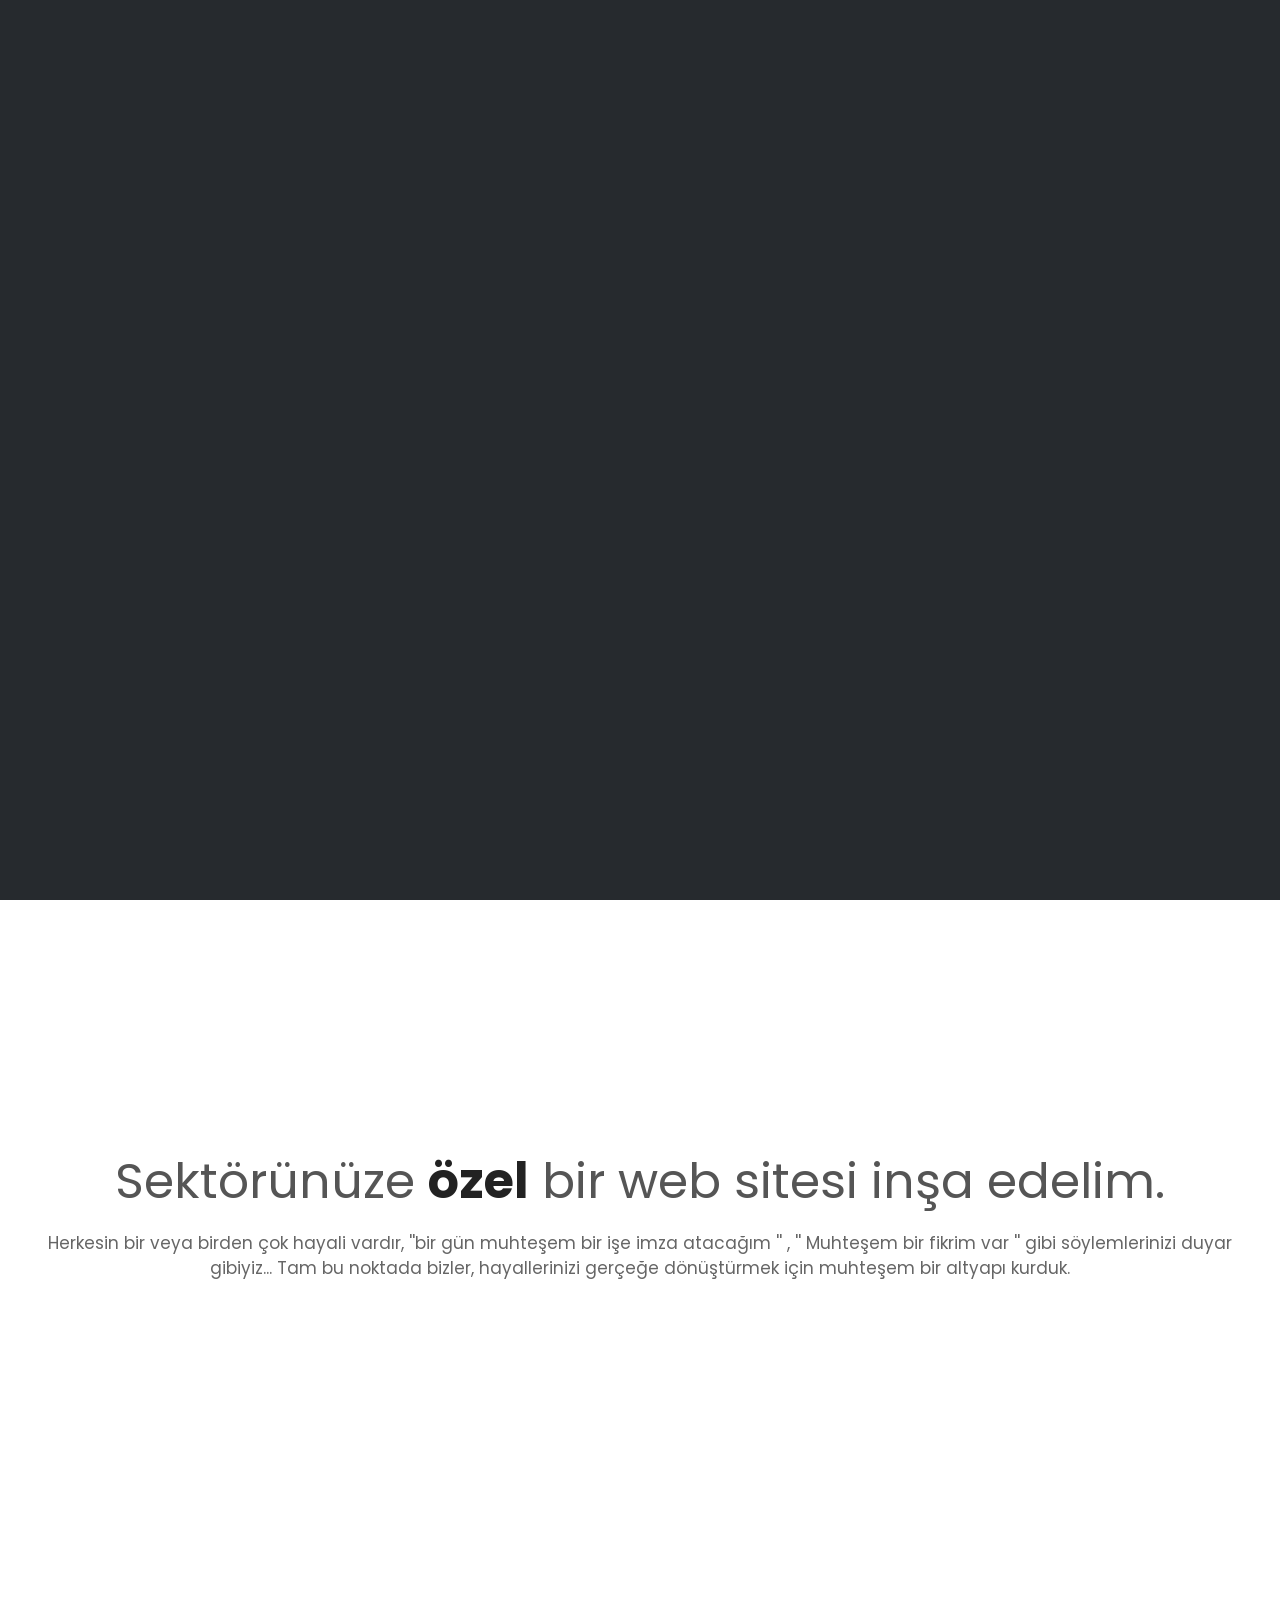
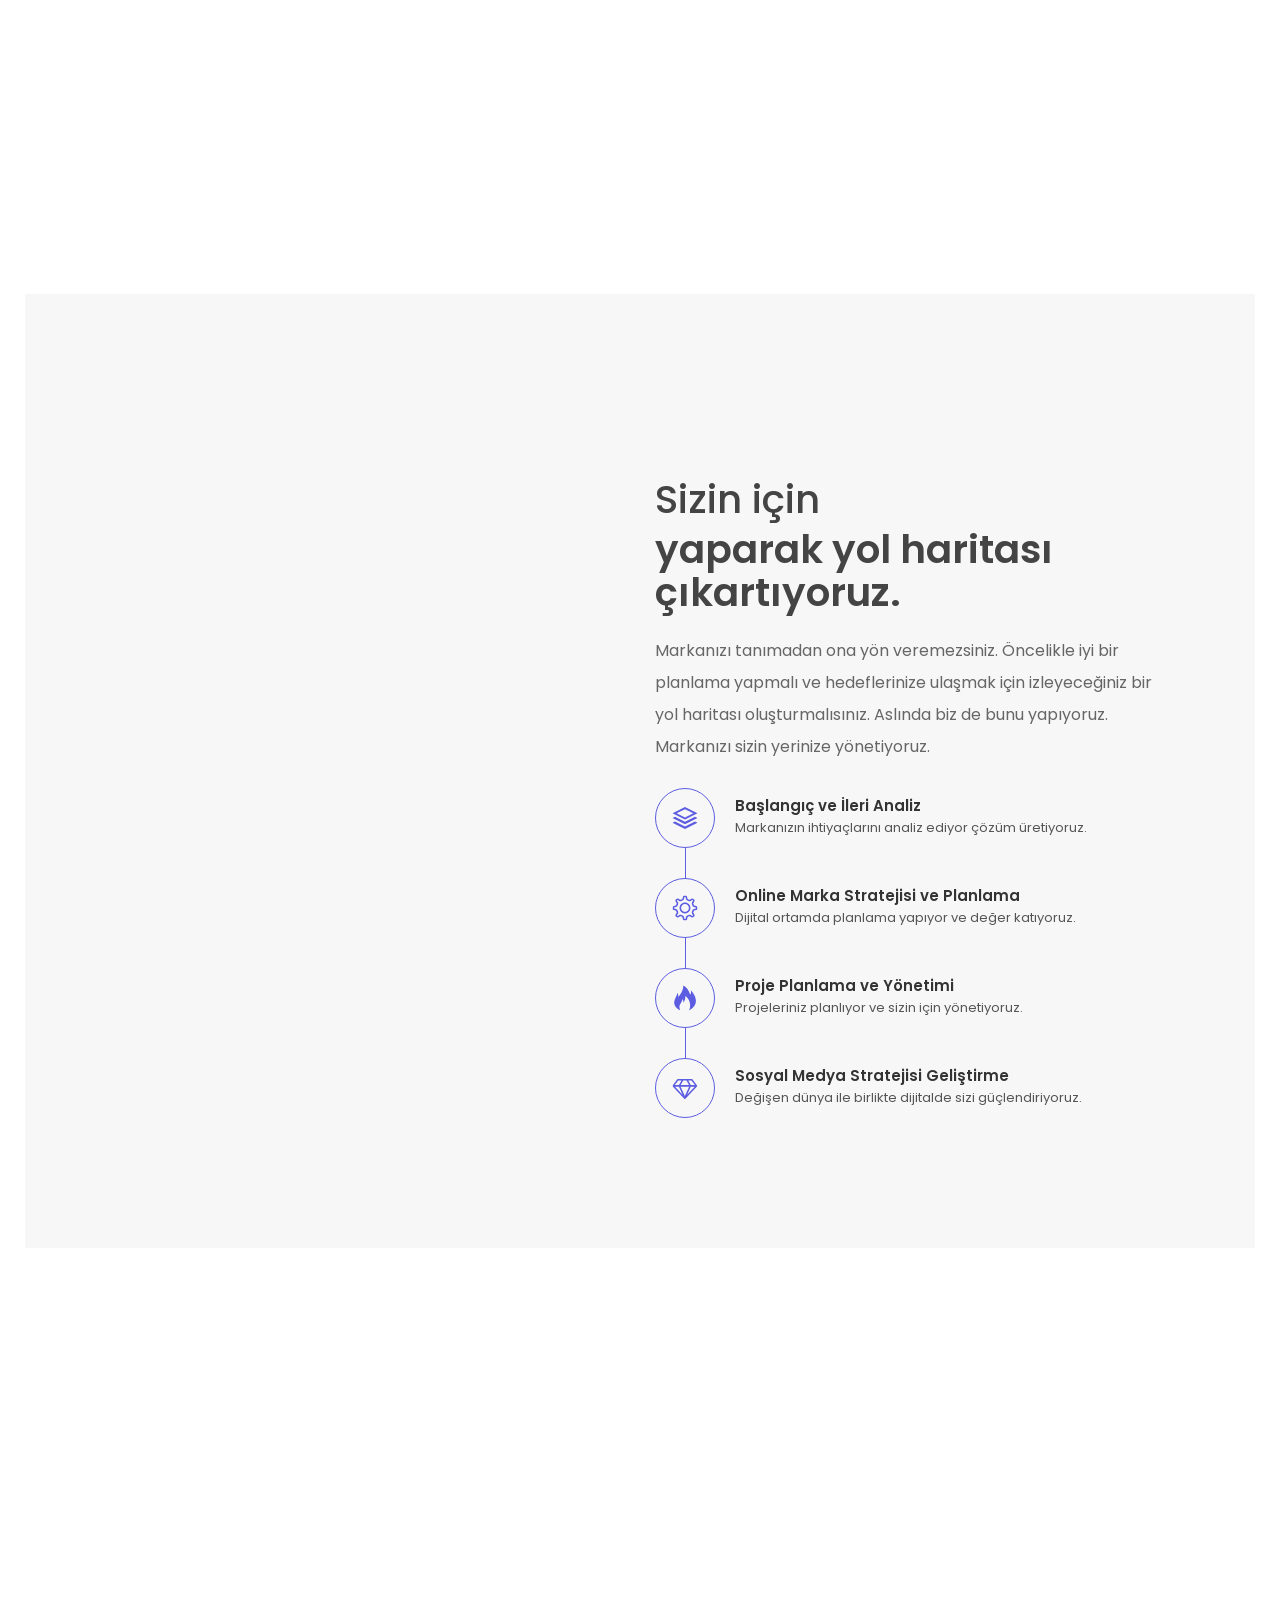
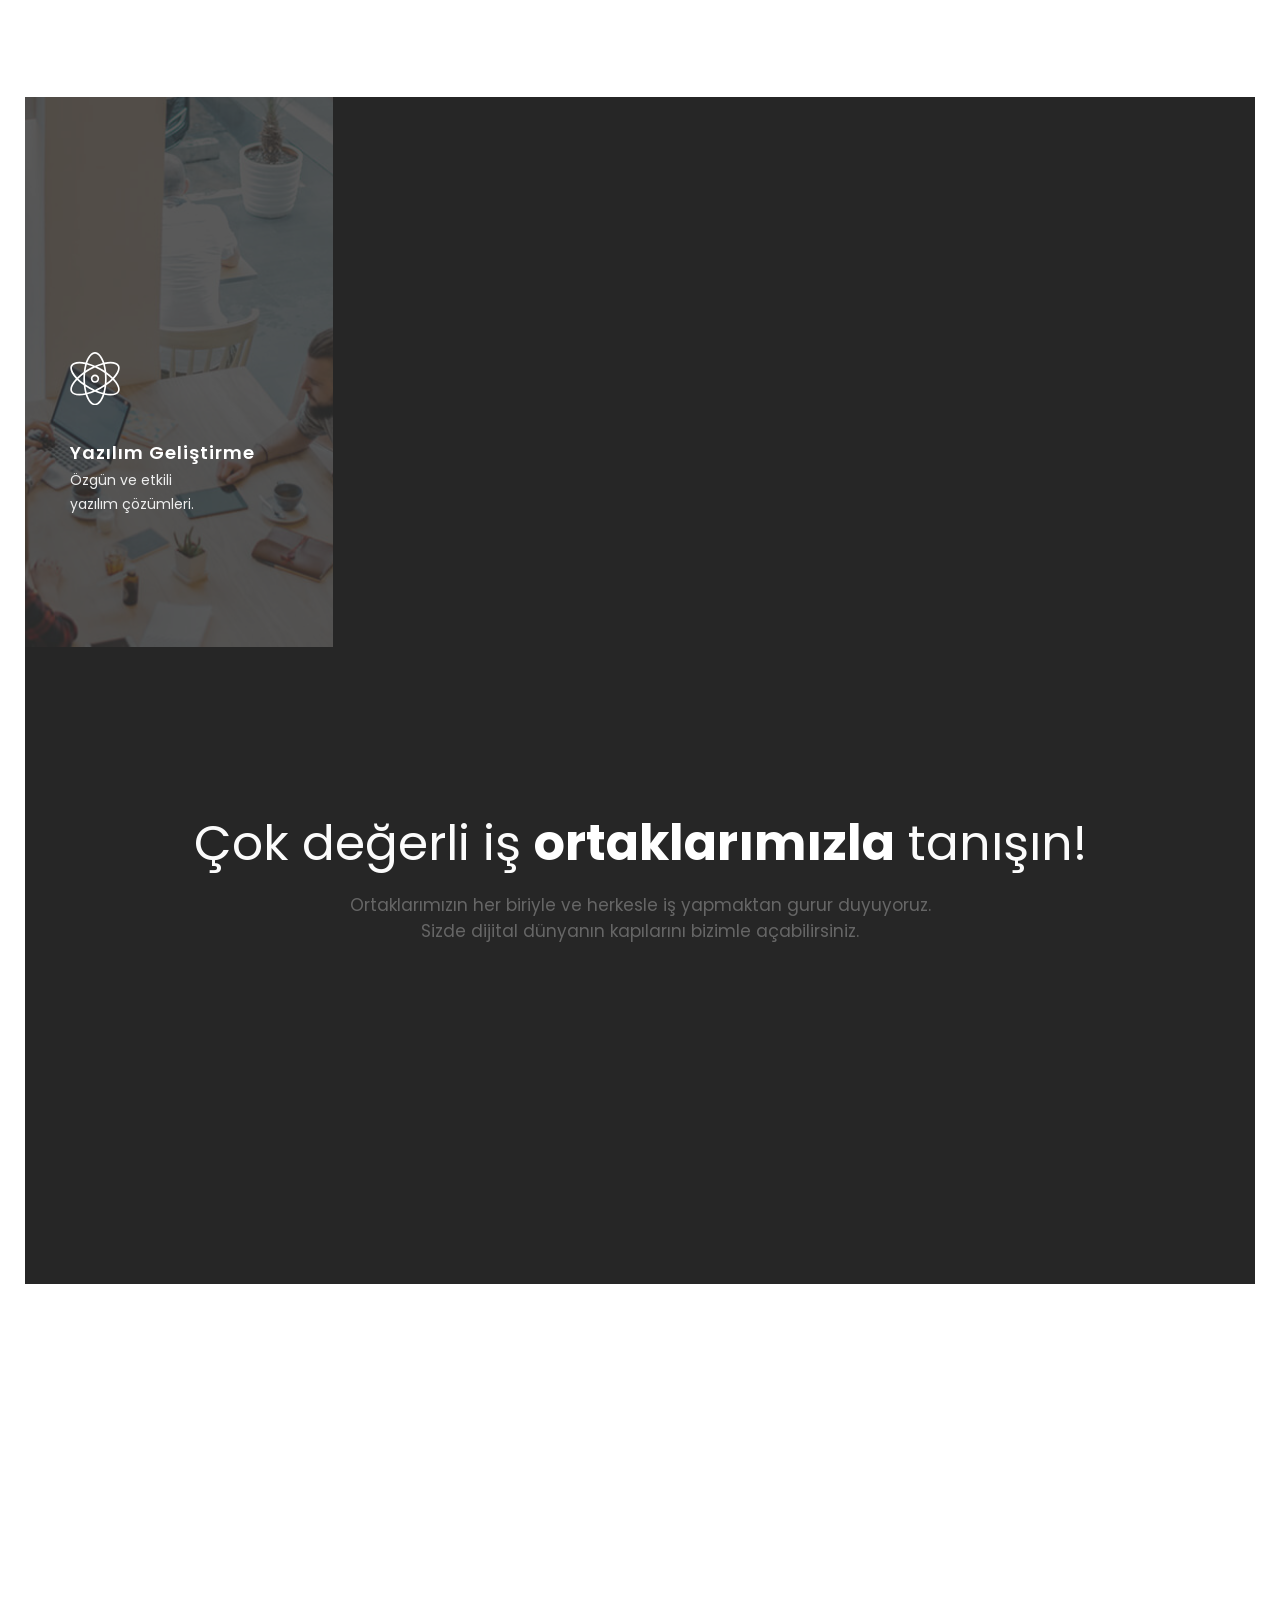
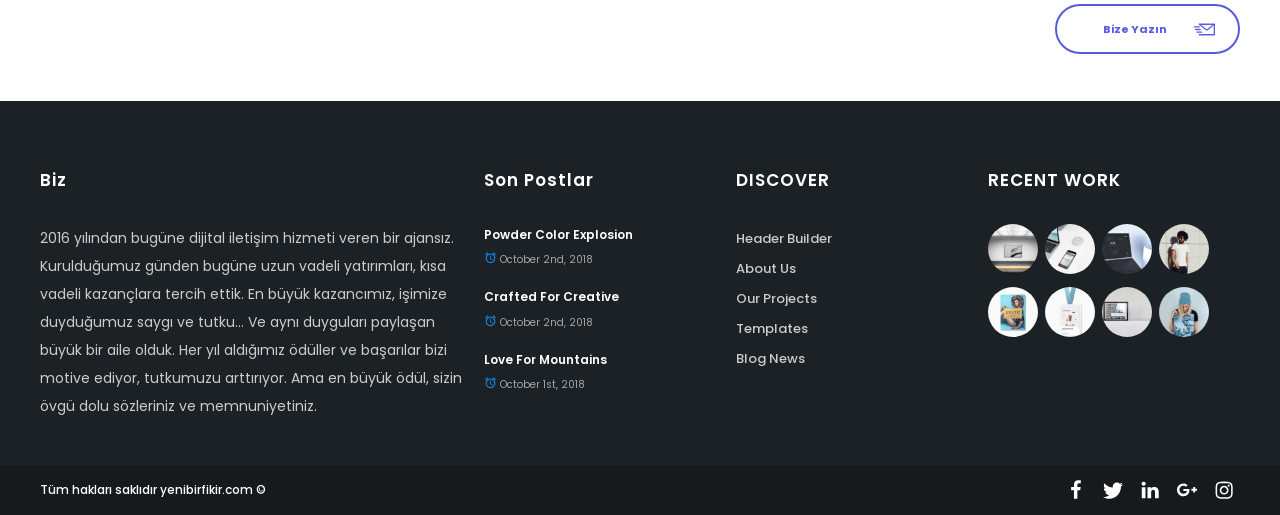
==== commit ac14c2f1: "m" ====
--- a/index.html
+++ b/index.html
@@ -3,7 +3,7 @@
 <head>
 	<meta charset="UTF-8" />
 	<meta name="viewport" content="width=device-width,initial-scale=1.0" />
-	<title>Creative Home 6 &#8211; Kameleon WordPress Theme</title>
+	<title>yenibirfikir.com</title>
 	<link rel='dns-prefetch' href='//fonts.googleapis.com' />
 
 	<link rel="stylesheet" type="text/css" href="./css/123.css" media="all" />
@@ -59,10 +59,10 @@
 	gtag('config', 'UA-67269113-1');
 </script>
 
-<link rel="icon" href="./2019/02/cropped-kameleon-letter-32x32.png" sizes="32x32" />
-<link rel="icon" href="./2019/02/cropped-kameleon-letter-192x192.png" sizes="192x192" />
-<link rel="apple-touch-icon-precomposed" href="./2019/02/cropped-kameleon-letter-180x180.png" />
-<meta name="msapplication-TileImage" content="./2019/02/cropped-kameleon-letter-270x270.png" />
+<link rel="icon" href="./2019/01/yeni_bir_fikir_32x32.png" sizes="32x32" />
+<link rel="icon" href="./2019/01/yeni_bir_fikir_192x192.png" sizes="192x192" />
+<link rel="apple-touch-icon-precomposed" href="./2019/01/yeni_bir_fikir_180x180.png" />
+<meta name="msapplication-TileImage" content="./2019/01/yeni_bir_fikir_280x280.png" />
 <script type="text/javascript">function setREVStartSize(e){									
 	try{ e.c=jQuery(e.c);var i=jQuery(window).width(),t=9999,r=0,n=0,l=0,f=0,s=0,h=0;
 		if(e.responsiveLevels&&(jQuery.each(e.responsiveLevels,function(e,f){f>i&&(t=r=f,l=e),i>f&&f>r&&(r=f,n=e)}),t>r&&(l=n)),f=e.gridheight[l]||e.gridheight[0]||e.gridheight,s=e.gridwidth[l]||e.gridwidth[0]||e.gridwidth,h=i/s,h=h>1?1:h,f=Math.round(h*f),"fullscreen"==e.sliderLayout){var u=(e.c.width(),jQuery(window).height());if(void 0!=e.fullScreenOffsetContainer){var c=e.fullScreenOffsetContainer.split(",");if (c) jQuery.each(c,function(e,i){u=jQuery(i).length>0?u-jQuery(i).outerHeight(!0):u}),e.fullScreenOffset.split("%").length>1&&void 0!=e.fullScreenOffset&&e.fullScreenOffset.length>0?u-=jQuery(window).height()*parseInt(e.fullScreenOffset,0)/100:void 0!=e.fullScreenOffset&&e.fullScreenOffset.length>0&&(u-=parseInt(e.fullScreenOffset,0))}f=u}else void 0!=e.minHeight&&f<e.minHeight&&(f=e.minHeight);e.c.closest(".rev_slider_wrapper").css({height:f})					
@@ -113,17 +113,17 @@
 								<div class="syne-logo-ctn rhs-logo-ctn sy-tr-4">
 
 									<div class="syne-logo-intial-ctn syne-logo-t-ctn">
-										<img class="syne-logo-in syne-logo-def" data-type="initial" src="./2019/01/kameleon-logo-transparemt.png" alt="Website Logo">
-										<img class="syne-logo-in syne-logo-in-ret syne-logo-ret" data-type="initial-retina" src="./2019/01/kameleon-logo-transparemt.png" alt="Website Logo">
+										<img class="syne-logo-in syne-logo-def" data-type="initial" src="./2019/01/yeni_bir_fikir-logo-transparemt.png" alt="Website Logo">
+										<img class="syne-logo-in syne-logo-in-ret syne-logo-ret" data-type="initial-retina" src="./2019/01/yeni_bir_fikir-logo-transparemt.png" alt="Website Logo">
 
 									</div>
 
 									<div class="syne-logo-sticky-ctn syne-logo-t-ctn">
-										<img class="syne-logo-sti syne-logo-def" data-type="sticky" src="./2019/01/kameleon-logo.png" alt="Website Logo">
-										<img class="syne-logo-sti syne-logo-sti-ret syne-logo-ret"  data-type="sticky-retina" src="./2019/01/kameleon-logo.png" alt="Website Logo">	
-
-									</div>
-									<a class="syne-abl" href="https://kml.sayenwp.com/"></a>
+										<img class="syne-logo-sti syne-logo-def" data-type="sticky" src="./2019/01/yeni_bir_fikir_renkli_-logo-transparemt.png" alt="Website Logo">
+										<img class="syne-logo-sti syne-logo-sti-ret syne-logo-ret"  data-type="sticky-retina" src="./2019/01/yeni_bir_fikir_renkli_-logo-transparemt.png" alt="Website Logo">	
+
+									</div>
+									<a class="syne-abl" href="#"></a>
 
 								</div>
 
@@ -136,209 +136,18 @@
 							<div class="syne-elem-ctn syne-menu-ctn syne-linkanim-ctn syne-menugb-ctn" data-menu-height="custom" data-menu-align="right" data-menu-type="normal" data-expand-sign="dots" data-line-weight="line-weight-medium" data-hover-type="line"   data-line-type="line-type-simple"    data-border-effect=""   data-line-effect="line-show-center"   data-line-position="line-position-top"   data-back-effect=""  data-text-effect="text-fade"  data-dp-showeffect="dp-fade-up"  data-linkdp-animation="back-wait-horiz-left"  data-submenuv1-align="left">
 								<ul id="menu-main-menu" class="syne-menu-ul-ctn synb-fs syne-elem-al">
 								
-								<li style="position:relative;" class="menu-item menu-item-type-custom menu-item-object-custom menu-item-has-children syne-menu-link-li syne-linkanim-item" > <a href="#" class="menu-link main-menu-link syne-linkanim-a syne-menu-link-a" data-text="Headers"><span class="syne-link-span" data-text="Headers">Headers</span><span class="syne-link-decor syne-link-decor1"></span><span class="syne-link-decor syne-link-decor2"></span></a><ul class="syne-sub-menu syne-dp-menu sub-menu menu-odd   menu-depth-1">	<li style="position:relative;" class="menu-item menu-item-type-post_type menu-item-object-page syne-linkanim-item syne-menu-link-li-dp" > <a href="https://kml.sayenwp.com/features/default-headers/" class="menu-link sub-menu-link syne-linkanim-a syne-menu-link-a-dp" data-text="Default Headers"><span class="syne-linkdp-span" data-text="Default Headers">Default Headers</span><span class="syne-linkdp-decor syne-linkdp-decor1"></span><span class="syne-linkdp-decor syne-linkdp-decor2"></span></a>	</li>
-									<li style="position:relative;" class="menu-item menu-item-type-post_type menu-item-object-page syne-linkanim-item syne-menu-link-li-dp" > <a href="https://kml.sayenwp.com/features/header-builder/" class="menu-link sub-menu-link syne-linkanim-a syne-menu-link-a-dp" data-text="Header Builder"><span class="syne-linkdp-span" data-text="Header Builder">Header Builder</span><span class="syne-linkdp-decor syne-linkdp-decor1"></span><span class="syne-linkdp-decor syne-linkdp-decor2"></span></a>	</li>
-								</ul></li>
-								<li style="position:relative;" class="menu-item menu-item-type-custom menu-item-object-custom menu-item-has-children syne-menu-link-li syne-linkanim-item" > <a href="#" class="menu-link main-menu-link syne-linkanim-a syne-menu-link-a" data-text="Pages"><span class="syne-link-span" data-text="Pages">Pages</span><span class="syne-link-decor syne-link-decor1"></span><span class="syne-link-decor syne-link-decor2"></span></a><ul class="syne-sub-menu syne-dp-menu sub-menu menu-odd   menu-depth-1">	<li style="position:relative;" class="menu-item menu-item-type-custom menu-item-object-custom menu-item-has-children syne-linkanim-item syne-menu-link-li-dp" > <a href="#" class="menu-link sub-menu-link syne-linkanim-a syne-menu-link-a-dp" data-text="Service Pages"><span class="syne-linkdp-span" data-text="Service Pages">Service Pages</span><span class="syne-linkdp-decor syne-linkdp-decor1"></span><span class="syne-linkdp-decor syne-linkdp-decor2"></span></a>	<ul class="syne-sub-menu syne-dp-menu sub-menu menu-even sub-sub-menu menu-depth-2">		<li style="position:relative;" class="menu-item menu-item-type-post_type menu-item-object-page syne-linkanim-item syne-menu-link-li-dp" > <a href="https://kml.sayenwp.com/inner-pages/services-modern/" class="menu-link sub-menu-link syne-linkanim-a syne-menu-link-a-dp" data-text="Services Modern"><span class="syne-linkdp-span" data-text="Services Modern">Services Modern</span><span class="syne-linkdp-decor syne-linkdp-decor1"></span><span class="syne-linkdp-decor syne-linkdp-decor2"></span></a>
-								</li>
-									<li style="position:relative;" class="menu-item menu-item-type-post_type menu-item-object-page syne-linkanim-item syne-menu-link-li-dp" > <a href="https://kml.sayenwp.com/inner-pages/services-basic/" class="menu-link sub-menu-link syne-linkanim-a syne-menu-link-a-dp" data-text="Services Basic"><span class="syne-linkdp-span" data-text="Services Basic">Services Basic</span><span class="syne-linkdp-decor syne-linkdp-decor1"></span><span class="syne-linkdp-decor syne-linkdp-decor2"></span></a>
-									</li>
-									<li style="position:relative;" class="menu-item menu-item-type-post_type menu-item-object-page syne-linkanim-item syne-menu-link-li-dp" > <a href="https://kml.sayenwp.com/inner-pages/services-classic/" class="menu-link sub-menu-link syne-linkanim-a syne-menu-link-a-dp" data-text="Services Classic"><span class="syne-linkdp-span" data-text="Services Classic">Services Classic</span><span class="syne-linkdp-decor syne-linkdp-decor1"></span><span class="syne-linkdp-decor syne-linkdp-decor2"></span></a>
-									</li>
-									<li style="position:relative;" class="menu-item menu-item-type-post_type menu-item-object-page syne-linkanim-item syne-menu-link-li-dp" > <a href="https://kml.sayenwp.com/inner-pages/services-grid/" class="menu-link sub-menu-link syne-linkanim-a syne-menu-link-a-dp" data-text="Services Grid"><span class="syne-linkdp-span" data-text="Services Grid">Services Grid</span><span class="syne-linkdp-decor syne-linkdp-decor1"></span><span class="syne-linkdp-decor syne-linkdp-decor2"></span></a>
-									</li>
-									<li style="position:relative;" class="menu-item menu-item-type-post_type menu-item-object-page syne-linkanim-item syne-menu-link-li-dp" > <a href="https://kml.sayenwp.com/inner-pages/services-minimal/" class="menu-link sub-menu-link syne-linkanim-a syne-menu-link-a-dp" data-text="Services Minimal"><span class="syne-linkdp-span" data-text="Services Minimal">Services Minimal</span><span class="syne-linkdp-decor syne-linkdp-decor1"></span><span class="syne-linkdp-decor syne-linkdp-decor2"></span></a>
-									</li>
-									<li style="position:relative;" class="menu-item menu-item-type-post_type menu-item-object-page syne-linkanim-item syne-menu-link-li-dp" > <a href="https://kml.sayenwp.com/inner-pages/services-pilling/" class="menu-link sub-menu-link syne-linkanim-a syne-menu-link-a-dp" data-text="Services Pilling"><span class="syne-linkdp-span" data-text="Services Pilling">Services Pilling</span><span class="syne-linkdp-decor syne-linkdp-decor1"></span><span class="syne-linkdp-decor syne-linkdp-decor2"></span></a>
-									</li>
-								</ul>	</li>
-								<li style="position:relative;" class="menu-item menu-item-type-custom menu-item-object-custom menu-item-has-children syne-linkanim-item syne-menu-link-li-dp" > <a href="#" class="menu-link sub-menu-link syne-linkanim-a syne-menu-link-a-dp" data-text="About Pages"><span class="syne-linkdp-span" data-text="About Pages">About Pages</span><span class="syne-linkdp-decor syne-linkdp-decor1"></span><span class="syne-linkdp-decor syne-linkdp-decor2"></span></a>	<ul class="syne-sub-menu syne-dp-menu sub-menu menu-even sub-sub-menu menu-depth-2">		<li style="position:relative;" class="menu-item menu-item-type-post_type menu-item-object-page syne-linkanim-item syne-menu-link-li-dp" > <a href="https://kml.sayenwp.com/inner-pages/about-creative/" class="menu-link sub-menu-link syne-linkanim-a syne-menu-link-a-dp" data-text="About Creative"><span class="syne-linkdp-span" data-text="About Creative">About Creative</span><span class="syne-linkdp-decor syne-linkdp-decor1"></span><span class="syne-linkdp-decor syne-linkdp-decor2"></span></a>
-								</li>
-									<li style="position:relative;" class="menu-item menu-item-type-post_type menu-item-object-page syne-linkanim-item syne-menu-link-li-dp" > <a href="https://kml.sayenwp.com/inner-pages/about-grid/" class="menu-link sub-menu-link syne-linkanim-a syne-menu-link-a-dp" data-text="About Grid"><span class="syne-linkdp-span" data-text="About Grid">About Grid</span><span class="syne-linkdp-decor syne-linkdp-decor1"></span><span class="syne-linkdp-decor syne-linkdp-decor2"></span></a>
-									</li>
-									<li style="position:relative;" class="menu-item menu-item-type-post_type menu-item-object-page syne-linkanim-item syne-menu-link-li-dp" > <a href="https://kml.sayenwp.com/inner-pages/about-minimal/" class="menu-link sub-menu-link syne-linkanim-a syne-menu-link-a-dp" data-text="About Minimal"><span class="syne-linkdp-span" data-text="About Minimal">About Minimal</span><span class="syne-linkdp-decor syne-linkdp-decor1"></span><span class="syne-linkdp-decor syne-linkdp-decor2"></span></a>
-									</li>
-									<li style="position:relative;" class="menu-item menu-item-type-post_type menu-item-object-page syne-linkanim-item syne-menu-link-li-dp" > <a href="https://kml.sayenwp.com/inner-pages/about-modern/" class="menu-link sub-menu-link syne-linkanim-a syne-menu-link-a-dp" data-text="About Modern"><span class="syne-linkdp-span" data-text="About Modern">About Modern</span><span class="syne-linkdp-decor syne-linkdp-decor1"></span><span class="syne-linkdp-decor syne-linkdp-decor2"></span></a>
-									</li>
-									<li style="position:relative;" class="menu-item menu-item-type-post_type menu-item-object-page syne-linkanim-item syne-menu-link-li-dp" > <a href="https://kml.sayenwp.com/inner-pages/about-split/" class="menu-link sub-menu-link syne-linkanim-a syne-menu-link-a-dp" data-text="About Split"><span class="syne-linkdp-span" data-text="About Split">About Split</span><span class="syne-linkdp-decor syne-linkdp-decor1"></span><span class="syne-linkdp-decor syne-linkdp-decor2"></span></a>
-									</li>
-									<li style="position:relative;" class="menu-item menu-item-type-post_type menu-item-object-page syne-linkanim-item syne-menu-link-li-dp" > <a href="https://kml.sayenwp.com/inner-pages/about-classic/" class="menu-link sub-menu-link syne-linkanim-a syne-menu-link-a-dp" data-text="About Classic"><span class="syne-linkdp-span" data-text="About Classic">About Classic</span><span class="syne-linkdp-decor syne-linkdp-decor1"></span><span class="syne-linkdp-decor syne-linkdp-decor2"></span></a>
-									</li>
-								</ul>	</li>
-								<li style="position:relative;" class="menu-item menu-item-type-custom menu-item-object-custom menu-item-has-children syne-linkanim-item syne-menu-link-li-dp" > <a href="#" class="menu-link sub-menu-link syne-linkanim-a syne-menu-link-a-dp" data-text="Team Pages"><span class="syne-linkdp-span" data-text="Team Pages">Team Pages</span><span class="syne-linkdp-decor syne-linkdp-decor1"></span><span class="syne-linkdp-decor syne-linkdp-decor2"></span></a>	<ul class="syne-sub-menu syne-dp-menu sub-menu menu-even sub-sub-menu menu-depth-2">		<li style="position:relative;" class="menu-item menu-item-type-post_type menu-item-object-page syne-linkanim-item syne-menu-link-li-dp" > <a href="https://kml.sayenwp.com/inner-pages/team-modern/" class="menu-link sub-menu-link syne-linkanim-a syne-menu-link-a-dp" data-text="Team Modern"><span class="syne-linkdp-span" data-text="Team Modern">Team Modern</span><span class="syne-linkdp-decor syne-linkdp-decor1"></span><span class="syne-linkdp-decor syne-linkdp-decor2"></span></a>
-								</li>
-									<li style="position:relative;" class="menu-item menu-item-type-post_type menu-item-object-page syne-linkanim-item syne-menu-link-li-dp" > <a href="https://kml.sayenwp.com/inner-pages/team-classic/" class="menu-link sub-menu-link syne-linkanim-a syne-menu-link-a-dp" data-text="Team Classic"><span class="syne-linkdp-span" data-text="Team Classic">Team Classic</span><span class="syne-linkdp-decor syne-linkdp-decor1"></span><span class="syne-linkdp-decor syne-linkdp-decor2"></span></a>
-									</li>
-									<li style="position:relative;" class="menu-item menu-item-type-post_type menu-item-object-page syne-linkanim-item syne-menu-link-li-dp" > <a href="https://kml.sayenwp.com/inner-pages/team-split/" class="menu-link sub-menu-link syne-linkanim-a syne-menu-link-a-dp" data-text="Team Split"><span class="syne-linkdp-span" data-text="Team Split">Team Split</span><span class="syne-linkdp-decor syne-linkdp-decor1"></span><span class="syne-linkdp-decor syne-linkdp-decor2"></span></a>
-									</li>
-									<li style="position:relative;" class="menu-item menu-item-type-post_type menu-item-object-page syne-linkanim-item syne-menu-link-li-dp" > <a href="https://kml.sayenwp.com/inner-pages/team-dark/" class="menu-link sub-menu-link syne-linkanim-a syne-menu-link-a-dp" data-text="Team Dark"><span class="syne-linkdp-span" data-text="Team Dark">Team Dark</span><span class="syne-linkdp-decor syne-linkdp-decor1"></span><span class="syne-linkdp-decor syne-linkdp-decor2"></span></a>
-									</li>
-									<li style="position:relative;" class="menu-item menu-item-type-post_type menu-item-object-page syne-linkanim-item syne-menu-link-li-dp" > <a href="https://kml.sayenwp.com/inner-pages/team-grid/" class="menu-link sub-menu-link syne-linkanim-a syne-menu-link-a-dp" data-text="Team Grid"><span class="syne-linkdp-span" data-text="Team Grid">Team Grid</span><span class="syne-linkdp-decor syne-linkdp-decor1"></span><span class="syne-linkdp-decor syne-linkdp-decor2"></span></a>
-									</li>
-								</ul>	</li>
-								<li style="position:relative;" class="menu-item menu-item-type-custom menu-item-object-custom menu-item-has-children syne-linkanim-item syne-menu-link-li-dp" > <a href="#" class="menu-link sub-menu-link syne-linkanim-a syne-menu-link-a-dp" data-text="Contact Pages"><span class="syne-linkdp-span" data-text="Contact Pages">Contact Pages</span><span class="syne-linkdp-decor syne-linkdp-decor1"></span><span class="syne-linkdp-decor syne-linkdp-decor2"></span></a>	<ul class="syne-sub-menu syne-dp-menu sub-menu menu-even sub-sub-menu menu-depth-2">		<li style="position:relative;" class="menu-item menu-item-type-post_type menu-item-object-page syne-linkanim-item syne-menu-link-li-dp" > <a href="https://kml.sayenwp.com/inner-pages/contact-classic/" class="menu-link sub-menu-link syne-linkanim-a syne-menu-link-a-dp" data-text="Contact Classic"><span class="syne-linkdp-span" data-text="Contact Classic">Contact Classic</span><span class="syne-linkdp-decor syne-linkdp-decor1"></span><span class="syne-linkdp-decor syne-linkdp-decor2"></span></a>
-								</li>
-									<li style="position:relative;" class="menu-item menu-item-type-post_type menu-item-object-page syne-linkanim-item syne-menu-link-li-dp" > <a href="https://kml.sayenwp.com/inner-pages/contact-dark/" class="menu-link sub-menu-link syne-linkanim-a syne-menu-link-a-dp" data-text="Contact Dark"><span class="syne-linkdp-span" data-text="Contact Dark">Contact Dark</span><span class="syne-linkdp-decor syne-linkdp-decor1"></span><span class="syne-linkdp-decor syne-linkdp-decor2"></span></a>
-									</li>
-									<li style="position:relative;" class="menu-item menu-item-type-post_type menu-item-object-page syne-linkanim-item syne-menu-link-li-dp" > <a href="https://kml.sayenwp.com/inner-pages/contact-grid/" class="menu-link sub-menu-link syne-linkanim-a syne-menu-link-a-dp" data-text="Contact Grid"><span class="syne-linkdp-span" data-text="Contact Grid">Contact Grid</span><span class="syne-linkdp-decor syne-linkdp-decor1"></span><span class="syne-linkdp-decor syne-linkdp-decor2"></span></a>
-									</li>
-									<li style="position:relative;" class="menu-item menu-item-type-post_type menu-item-object-page syne-linkanim-item syne-menu-link-li-dp" > <a href="https://kml.sayenwp.com/inner-pages/contact-minimal/" class="menu-link sub-menu-link syne-linkanim-a syne-menu-link-a-dp" data-text="Contact Minimal"><span class="syne-linkdp-span" data-text="Contact Minimal">Contact Minimal</span><span class="syne-linkdp-decor syne-linkdp-decor1"></span><span class="syne-linkdp-decor syne-linkdp-decor2"></span></a>
-									</li>
-									<li style="position:relative;" class="menu-item menu-item-type-post_type menu-item-object-page syne-linkanim-item syne-menu-link-li-dp" > <a href="https://kml.sayenwp.com/inner-pages/contact-normal/" class="menu-link sub-menu-link syne-linkanim-a syne-menu-link-a-dp" data-text="Contact Normal"><span class="syne-linkdp-span" data-text="Contact Normal">Contact Normal</span><span class="syne-linkdp-decor syne-linkdp-decor1"></span><span class="syne-linkdp-decor syne-linkdp-decor2"></span></a>
-									</li>
-									<li style="position:relative;" class="menu-item menu-item-type-post_type menu-item-object-page syne-linkanim-item syne-menu-link-li-dp" > <a href="https://kml.sayenwp.com/inner-pages/contact-split/" class="menu-link sub-menu-link syne-linkanim-a syne-menu-link-a-dp" data-text="Contact Split"><span class="syne-linkdp-span" data-text="Contact Split">Contact Split</span><span class="syne-linkdp-decor syne-linkdp-decor1"></span><span class="syne-linkdp-decor syne-linkdp-decor2"></span></a>
-									</li>
-								</ul>	</li>
-								<li style="position:relative;" class="menu-item menu-item-type-custom menu-item-object-custom menu-item-has-children syne-linkanim-item syne-menu-link-li-dp" > <a href="#" class="menu-link sub-menu-link syne-linkanim-a syne-menu-link-a-dp" data-text="Coming Soon"><span class="syne-linkdp-span" data-text="Coming Soon">Coming Soon</span><span class="syne-linkdp-decor syne-linkdp-decor1"></span><span class="syne-linkdp-decor syne-linkdp-decor2"></span></a>	<ul class="syne-sub-menu syne-dp-menu sub-menu menu-even sub-sub-menu menu-depth-2">		<li style="position:relative;" class="menu-item menu-item-type-post_type menu-item-object-page syne-linkanim-item syne-menu-link-li-dp" > <a href="https://kml.sayenwp.com/inner-pages/coming-soon-1/" class="menu-link sub-menu-link syne-linkanim-a syne-menu-link-a-dp" data-text="Coming Soon 1"><span class="syne-linkdp-span" data-text="Coming Soon 1">Coming Soon 1</span><span class="syne-linkdp-decor syne-linkdp-decor1"></span><span class="syne-linkdp-decor syne-linkdp-decor2"></span></a>
-								</li>
-									<li style="position:relative;" class="menu-item menu-item-type-post_type menu-item-object-page syne-linkanim-item syne-menu-link-li-dp" > <a href="https://kml.sayenwp.com/inner-pages/coming-soon-2/" class="menu-link sub-menu-link syne-linkanim-a syne-menu-link-a-dp" data-text="Coming Soon 2"><span class="syne-linkdp-span" data-text="Coming Soon 2">Coming Soon 2</span><span class="syne-linkdp-decor syne-linkdp-decor1"></span><span class="syne-linkdp-decor syne-linkdp-decor2"></span></a>
-									</li>
-									<li style="position:relative;" class="menu-item menu-item-type-post_type menu-item-object-page syne-linkanim-item syne-menu-link-li-dp" > <a href="https://kml.sayenwp.com/inner-pages/coming-soon-3/" class="menu-link sub-menu-link syne-linkanim-a syne-menu-link-a-dp" data-text="Coming Soon 3"><span class="syne-linkdp-span" data-text="Coming Soon 3">Coming Soon 3</span><span class="syne-linkdp-decor syne-linkdp-decor1"></span><span class="syne-linkdp-decor syne-linkdp-decor2"></span></a>
-									</li>
-									<li style="position:relative;" class="menu-item menu-item-type-post_type menu-item-object-page syne-linkanim-item syne-menu-link-li-dp" > <a href="https://kml.sayenwp.com/inner-pages/coming-soon-4/" class="menu-link sub-menu-link syne-linkanim-a syne-menu-link-a-dp" data-text="Coming Soon 4"><span class="syne-linkdp-span" data-text="Coming Soon 4">Coming Soon 4</span><span class="syne-linkdp-decor syne-linkdp-decor1"></span><span class="syne-linkdp-decor syne-linkdp-decor2"></span></a>
-									</li>
-									<li style="position:relative;" class="menu-item menu-item-type-post_type menu-item-object-page syne-linkanim-item syne-menu-link-li-dp" > <a href="https://kml.sayenwp.com/inner-pages/maintenance-mode-1/" class="menu-link sub-menu-link syne-linkanim-a syne-menu-link-a-dp" data-text="Maintenance Mode 1"><span class="syne-linkdp-span" data-text="Maintenance Mode 1">Maintenance Mode 1</span><span class="syne-linkdp-decor syne-linkdp-decor1"></span><span class="syne-linkdp-decor syne-linkdp-decor2"></span></a>
-									</li>
-									<li style="position:relative;" class="menu-item menu-item-type-post_type menu-item-object-page syne-linkanim-item syne-menu-link-li-dp" > <a href="https://kml.sayenwp.com/inner-pages/maintenance-mode-2/" class="menu-link sub-menu-link syne-linkanim-a syne-menu-link-a-dp" data-text="Maintenance Mode 2"><span class="syne-linkdp-span" data-text="Maintenance Mode 2">Maintenance Mode 2</span><span class="syne-linkdp-decor syne-linkdp-decor1"></span><span class="syne-linkdp-decor syne-linkdp-decor2"></span></a>
-									</li>
-								</ul>	</li>
+								
+							
+							
+						<li class="menu-item menu-item-type-custom menu-item-object-custom menu-item-has-children syne-menu-link-li syne-linkanim-item " > <a href="https://yenibirfikir.com/" class="menu-link main-menu-link syne-linkanim-a syne-menu-link-a" data-text="Anasayfa"><span class="syne-link-span" data-text="Anasayfa">Anasayfa</span><span class="syne-link-decor syne-link-decor1"></span><span class="syne-link-decor syne-link-decor2"></span></a><ul class="syne-mega-menu-ctn center-content syne-sub-menu syne-dp-menu sub-menu menu-odd   menu-depth-1" data-mega-witdh="boxed" data-mega-content-witdh="boxed">
 							</ul></li>
-							<li style="position:relative;" class="menu-item menu-item-type-custom menu-item-object-custom menu-item-has-children syne-menu-link-li syne-linkanim-item" > <a href="#" class="menu-link main-menu-link syne-linkanim-a syne-menu-link-a" data-text="Blog"><span class="syne-link-span" data-text="Blog">Blog</span><span class="syne-link-decor syne-link-decor1"></span><span class="syne-link-decor syne-link-decor2"></span></a><ul class="syne-sub-menu syne-dp-menu sub-menu menu-odd   menu-depth-1">	<li style="position:relative;" class="menu-item menu-item-type-custom menu-item-object-custom menu-item-has-children syne-linkanim-item syne-menu-link-li-dp" > <a href="#" class="menu-link sub-menu-link syne-linkanim-a syne-menu-link-a-dp" data-text="Blog Full Width"><span class="syne-linkdp-span" data-text="Blog Full Width">Blog Full Width</span><span class="syne-linkdp-decor syne-linkdp-decor1"></span><span class="syne-linkdp-decor syne-linkdp-decor2"></span></a>	<ul class="syne-sub-menu syne-dp-menu sub-menu menu-even sub-sub-menu menu-depth-2">		<li style="position:relative;" class="menu-item menu-item-type-custom menu-item-object-custom syne-linkanim-item syne-menu-link-li-dp" > <a href="https://kml.sayenwp.com/ptypes/blog/blog-standard-1-full-wdith/" class="menu-link sub-menu-link syne-linkanim-a syne-menu-link-a-dp" data-text="Blog Standard 1"><span class="syne-linkdp-span" data-text="Blog Standard 1">Blog Standard 1</span><span class="syne-linkdp-decor syne-linkdp-decor1"></span><span class="syne-linkdp-decor syne-linkdp-decor2"></span></a>
-							</li>
-								<li style="position:relative;" class="menu-item menu-item-type-custom menu-item-object-custom syne-linkanim-item syne-menu-link-li-dp" > <a href="https://kml.sayenwp.com/ptypes/blog/blog-standard-2-full-wdith/" class="menu-link sub-menu-link syne-linkanim-a syne-menu-link-a-dp" data-text="Blog Standard 2"><span class="syne-linkdp-span" data-text="Blog Standard 2">Blog Standard 2</span><span class="syne-linkdp-decor syne-linkdp-decor1"></span><span class="syne-linkdp-decor syne-linkdp-decor2"></span></a>
-								</li>
-								<li style="position:relative;" class="menu-item menu-item-type-custom menu-item-object-custom syne-linkanim-item syne-menu-link-li-dp" > <a href="https://kml.sayenwp.com/ptypes/blog/blog-metro/" class="menu-link sub-menu-link syne-linkanim-a syne-menu-link-a-dp" data-text="Blog Metro"><span class="syne-linkdp-span" data-text="Blog Metro">Blog Metro</span><span class="syne-linkdp-decor syne-linkdp-decor1"></span><span class="syne-linkdp-decor syne-linkdp-decor2"></span></a>
-								</li>
-								<li style="position:relative;" class="menu-item menu-item-type-custom menu-item-object-custom syne-linkanim-item syne-menu-link-li-dp" > <a href="https://kml.sayenwp.com/ptypes/blog/blog-masonry-full-width/" class="menu-link sub-menu-link syne-linkanim-a syne-menu-link-a-dp" data-text="Blog Masonry"><span class="syne-linkdp-span" data-text="Blog Masonry">Blog Masonry</span><span class="syne-linkdp-decor syne-linkdp-decor1"></span><span class="syne-linkdp-decor syne-linkdp-decor2"></span></a>
-								</li>
-								<li style="position:relative;" class="menu-item menu-item-type-custom menu-item-object-custom syne-linkanim-item syne-menu-link-li-dp" > <a href="https://kml.sayenwp.com/ptypes/blog/blog-grid-full-width/" class="menu-link sub-menu-link syne-linkanim-a syne-menu-link-a-dp" data-text="Blog Grid"><span class="syne-linkdp-span" data-text="Blog Grid">Blog Grid</span><span class="syne-linkdp-decor syne-linkdp-decor1"></span><span class="syne-linkdp-decor syne-linkdp-decor2"></span></a>
-								</li>
-							</ul>	</li>
-							<li style="position:relative;" class="menu-item menu-item-type-custom menu-item-object-custom menu-item-has-children syne-linkanim-item syne-menu-link-li-dp" > <a href="#" class="menu-link sub-menu-link syne-linkanim-a syne-menu-link-a-dp" data-text="Blog Left Sidebar"><span class="syne-linkdp-span" data-text="Blog Left Sidebar">Blog Left Sidebar</span><span class="syne-linkdp-decor syne-linkdp-decor1"></span><span class="syne-linkdp-decor syne-linkdp-decor2"></span></a>	<ul class="syne-sub-menu syne-dp-menu sub-menu menu-even sub-sub-menu menu-depth-2">		<li style="position:relative;" class="menu-item menu-item-type-custom menu-item-object-custom syne-linkanim-item syne-menu-link-li-dp" > <a href="https://kml.sayenwp.com/ptypes/blog/blog-standard-1-left-sidebar/" class="menu-link sub-menu-link syne-linkanim-a syne-menu-link-a-dp" data-text="Blog Standard 1"><span class="syne-linkdp-span" data-text="Blog Standard 1">Blog Standard 1</span><span class="syne-linkdp-decor syne-linkdp-decor1"></span><span class="syne-linkdp-decor syne-linkdp-decor2"></span></a>
-							</li>
-								<li style="position:relative;" class="menu-item menu-item-type-custom menu-item-object-custom syne-linkanim-item syne-menu-link-li-dp" > <a href="https://kml.sayenwp.com/ptypes/blog/blog-standard-2-left-sidebar/" class="menu-link sub-menu-link syne-linkanim-a syne-menu-link-a-dp" data-text="Blog Standard 2"><span class="syne-linkdp-span" data-text="Blog Standard 2">Blog Standard 2</span><span class="syne-linkdp-decor syne-linkdp-decor1"></span><span class="syne-linkdp-decor syne-linkdp-decor2"></span></a>
-								</li>
-								<li style="position:relative;" class="menu-item menu-item-type-custom menu-item-object-custom syne-linkanim-item syne-menu-link-li-dp" > <a href="https://kml.sayenwp.com/ptypes/blog/blog-masonry-left-sidebar/" class="menu-link sub-menu-link syne-linkanim-a syne-menu-link-a-dp" data-text="Blog Masonry"><span class="syne-linkdp-span" data-text="Blog Masonry">Blog Masonry</span><span class="syne-linkdp-decor syne-linkdp-decor1"></span><span class="syne-linkdp-decor syne-linkdp-decor2"></span></a>
-								</li>
-								<li style="position:relative;" class="menu-item menu-item-type-custom menu-item-object-custom syne-linkanim-item syne-menu-link-li-dp" > <a href="https://kml.sayenwp.com/ptypes/blog/blog-grid-left-sidebar/" class="menu-link sub-menu-link syne-linkanim-a syne-menu-link-a-dp" data-text="Blog Grid"><span class="syne-linkdp-span" data-text="Blog Grid">Blog Grid</span><span class="syne-linkdp-decor syne-linkdp-decor1"></span><span class="syne-linkdp-decor syne-linkdp-decor2"></span></a>
-								</li>
-							</ul>	</li>
-							<li style="position:relative;" class="menu-item menu-item-type-custom menu-item-object-custom menu-item-has-children syne-linkanim-item syne-menu-link-li-dp" > <a href="#" class="menu-link sub-menu-link syne-linkanim-a syne-menu-link-a-dp" data-text="Blog Right Sidebar"><span class="syne-linkdp-span" data-text="Blog Right Sidebar">Blog Right Sidebar</span><span class="syne-linkdp-decor syne-linkdp-decor1"></span><span class="syne-linkdp-decor syne-linkdp-decor2"></span></a>	<ul class="syne-sub-menu syne-dp-menu sub-menu menu-even sub-sub-menu menu-depth-2">		<li style="position:relative;" class="menu-item menu-item-type-custom menu-item-object-custom syne-linkanim-item syne-menu-link-li-dp" > <a href="https://kml.sayenwp.com/ptypes/blog/blog-standard-1-right-sidebar/" class="menu-link sub-menu-link syne-linkanim-a syne-menu-link-a-dp" data-text="Blog Standard 1"><span class="syne-linkdp-span" data-text="Blog Standard 1">Blog Standard 1</span><span class="syne-linkdp-decor syne-linkdp-decor1"></span><span class="syne-linkdp-decor syne-linkdp-decor2"></span></a>
-							</li>
-								<li style="position:relative;" class="menu-item menu-item-type-custom menu-item-object-custom syne-linkanim-item syne-menu-link-li-dp" > <a href="https://kml.sayenwp.com/ptypes/blog/blog-standard-2-right-sidebar/" class="menu-link sub-menu-link syne-linkanim-a syne-menu-link-a-dp" data-text="Blog Standard 2"><span class="syne-linkdp-span" data-text="Blog Standard 2">Blog Standard 2</span><span class="syne-linkdp-decor syne-linkdp-decor1"></span><span class="syne-linkdp-decor syne-linkdp-decor2"></span></a>
-								</li>
-								<li style="position:relative;" class="menu-item menu-item-type-custom menu-item-object-custom syne-linkanim-item syne-menu-link-li-dp" > <a href="https://kml.sayenwp.com/ptypes/blog/blog-masonry-right-sidebar/" class="menu-link sub-menu-link syne-linkanim-a syne-menu-link-a-dp" data-text="Blog Masonry"><span class="syne-linkdp-span" data-text="Blog Masonry">Blog Masonry</span><span class="syne-linkdp-decor syne-linkdp-decor1"></span><span class="syne-linkdp-decor syne-linkdp-decor2"></span></a>
-								</li>
-								<li style="position:relative;" class="menu-item menu-item-type-custom menu-item-object-custom syne-linkanim-item syne-menu-link-li-dp" > <a href="https://kml.sayenwp.com/ptypes/blog/blog-grid-right-sidebar/" class="menu-link sub-menu-link syne-linkanim-a syne-menu-link-a-dp" data-text="Blog Grid"><span class="syne-linkdp-span" data-text="Blog Grid">Blog Grid</span><span class="syne-linkdp-decor syne-linkdp-decor1"></span><span class="syne-linkdp-decor syne-linkdp-decor2"></span></a>
-								</li>
-							</ul>	</li>
-							<li style="position:relative;" class="menu-item menu-item-type-custom menu-item-object-custom menu-item-has-children syne-linkanim-item syne-menu-link-li-dp" > <a href="#" class="menu-link sub-menu-link syne-linkanim-a syne-menu-link-a-dp" data-text="Blog Animations"><span class="syne-linkdp-span" data-text="Blog Animations">Blog Animations</span><span class="syne-linkdp-decor syne-linkdp-decor1"></span><span class="syne-linkdp-decor syne-linkdp-decor2"></span></a>	<ul class="syne-sub-menu syne-dp-menu sub-menu menu-even sub-sub-menu menu-depth-2">		<li style="position:relative;" class="menu-item menu-item-type-custom menu-item-object-custom syne-linkanim-item syne-menu-link-li-dp" > <a href="https://kml.sayenwp.com/ptypes/blog/blog-show-animation-1/" class="menu-link sub-menu-link syne-linkanim-a syne-menu-link-a-dp" data-text="Animation One"><span class="syne-linkdp-span" data-text="Animation One">Animation One</span><span class="syne-linkdp-decor syne-linkdp-decor1"></span><span class="syne-linkdp-decor syne-linkdp-decor2"></span></a>
-							</li>
-								<li style="position:relative;" class="menu-item menu-item-type-custom menu-item-object-custom syne-linkanim-item syne-menu-link-li-dp" > <a href="https://kml.sayenwp.com/ptypes/blog/blog-show-animation-2/" class="menu-link sub-menu-link syne-linkanim-a syne-menu-link-a-dp" data-text="Animation Two"><span class="syne-linkdp-span" data-text="Animation Two">Animation Two</span><span class="syne-linkdp-decor syne-linkdp-decor1"></span><span class="syne-linkdp-decor syne-linkdp-decor2"></span></a>
-								</li>
-								<li style="position:relative;" class="menu-item menu-item-type-custom menu-item-object-custom syne-linkanim-item syne-menu-link-li-dp" > <a href="https://kml.sayenwp.com/ptypes/blog/blog-show-animation-3/" class="menu-link sub-menu-link syne-linkanim-a syne-menu-link-a-dp" data-text="Animation Three"><span class="syne-linkdp-span" data-text="Animation Three">Animation Three</span><span class="syne-linkdp-decor syne-linkdp-decor1"></span><span class="syne-linkdp-decor syne-linkdp-decor2"></span></a>
-								</li>
-								<li style="position:relative;" class="menu-item menu-item-type-custom menu-item-object-custom syne-linkanim-item syne-menu-link-li-dp" > <a href="https://kml.sayenwp.com/ptypes/blog/blog-show-animation-4/" class="menu-link sub-menu-link syne-linkanim-a syne-menu-link-a-dp" data-text="Animation Four"><span class="syne-linkdp-span" data-text="Animation Four">Animation Four</span><span class="syne-linkdp-decor syne-linkdp-decor1"></span><span class="syne-linkdp-decor syne-linkdp-decor2"></span></a>
-								</li>
-								<li style="position:relative;" class="menu-item menu-item-type-custom menu-item-object-custom syne-linkanim-item syne-menu-link-li-dp" > <a href="https://kml.sayenwp.com/ptypes/blog/blog-show-animation-5/" class="menu-link sub-menu-link syne-linkanim-a syne-menu-link-a-dp" data-text="Animation Five"><span class="syne-linkdp-span" data-text="Animation Five">Animation Five</span><span class="syne-linkdp-decor syne-linkdp-decor1"></span><span class="syne-linkdp-decor syne-linkdp-decor2"></span></a>
-								</li>
-								<li style="position:relative;" class="menu-item menu-item-type-custom menu-item-object-custom syne-linkanim-item syne-menu-link-li-dp" > <a href="https://kml.sayenwp.com/ptypes/blog/blog-show-animation-6/" class="menu-link sub-menu-link syne-linkanim-a syne-menu-link-a-dp" data-text="Animation Six"><span class="syne-linkdp-span" data-text="Animation Six">Animation Six</span><span class="syne-linkdp-decor syne-linkdp-decor1"></span><span class="syne-linkdp-decor syne-linkdp-decor2"></span></a>
-								</li>
-								<li style="position:relative;" class="menu-item menu-item-type-custom menu-item-object-custom syne-linkanim-item syne-menu-link-li-dp" > <a href="https://kml.sayenwp.com/ptypes/blog/blog-show-animation-7/" class="menu-link sub-menu-link syne-linkanim-a syne-menu-link-a-dp" data-text="Animation Seven"><span class="syne-linkdp-span" data-text="Animation Seven">Animation Seven</span><span class="syne-linkdp-decor syne-linkdp-decor1"></span><span class="syne-linkdp-decor syne-linkdp-decor2"></span></a>
-								</li>
-								<li style="position:relative;" class="menu-item menu-item-type-custom menu-item-object-custom syne-linkanim-item syne-menu-link-li-dp" > <a href="https://kml.sayenwp.com/ptypes/blog/blog-show-animation-8/" class="menu-link sub-menu-link syne-linkanim-a syne-menu-link-a-dp" data-text="Animation Eight"><span class="syne-linkdp-span" data-text="Animation Eight">Animation Eight</span><span class="syne-linkdp-decor syne-linkdp-decor1"></span><span class="syne-linkdp-decor syne-linkdp-decor2"></span></a>
-								</li>
-								<li style="position:relative;" class="menu-item menu-item-type-custom menu-item-object-custom syne-linkanim-item syne-menu-link-li-dp" > <a href="https://kml.sayenwp.com/ptypes/blog/blog-show-animation-9/" class="menu-link sub-menu-link syne-linkanim-a syne-menu-link-a-dp" data-text="Animation Nine"><span class="syne-linkdp-span" data-text="Animation Nine">Animation Nine</span><span class="syne-linkdp-decor syne-linkdp-decor1"></span><span class="syne-linkdp-decor syne-linkdp-decor2"></span></a>
-								</li>
-								<li style="position:relative;" class="menu-item menu-item-type-custom menu-item-object-custom syne-linkanim-item syne-menu-link-li-dp" > <a href="https://kml.sayenwp.com/ptypes/blog/blog-show-animation-10/" class="menu-link sub-menu-link syne-linkanim-a syne-menu-link-a-dp" data-text="Animation Ten"><span class="syne-linkdp-span" data-text="Animation Ten">Animation Ten</span><span class="syne-linkdp-decor syne-linkdp-decor1"></span><span class="syne-linkdp-decor syne-linkdp-decor2"></span></a>
-								</li>
-							</ul>	</li>
-							<li style="position:relative;" class="menu-item menu-item-type-custom menu-item-object-custom menu-item-has-children syne-linkanim-item syne-menu-link-li-dp" > <a href="#" class="menu-link sub-menu-link syne-linkanim-a syne-menu-link-a-dp" data-text="Single Posts"><span class="syne-linkdp-span" data-text="Single Posts">Single Posts</span><span class="syne-linkdp-decor syne-linkdp-decor1"></span><span class="syne-linkdp-decor syne-linkdp-decor2"></span></a>	<ul class="syne-sub-menu syne-dp-menu sub-menu menu-even sub-sub-menu menu-depth-2">		<li style="position:relative;" class="menu-item menu-item-type-custom menu-item-object-custom syne-linkanim-item syne-menu-link-li-dp" > <a href="https://kml.sayenwp.com/ptypes/2018/10/01/love-for-mountains/" class="menu-link sub-menu-link syne-linkanim-a syne-menu-link-a-dp" data-text="Full Width Slider"><span class="syne-linkdp-span" data-text="Full Width Slider">Full Width Slider</span><span class="syne-linkdp-decor syne-linkdp-decor1"></span><span class="syne-linkdp-decor syne-linkdp-decor2"></span></a>
-							</li>
-								<li style="position:relative;" class="menu-item menu-item-type-custom menu-item-object-custom syne-linkanim-item syne-menu-link-li-dp" > <a href="https://kml.sayenwp.com/ptypes/2018/10/02/crafted-for-creative/" class="menu-link sub-menu-link syne-linkanim-a syne-menu-link-a-dp" data-text="Full Screen Breadcrumb"><span class="syne-linkdp-span" data-text="Full Screen Breadcrumb">Full Screen Breadcrumb</span><span class="syne-linkdp-decor syne-linkdp-decor1"></span><span class="syne-linkdp-decor syne-linkdp-decor2"></span></a>
-								</li>
-								<li style="position:relative;" class="menu-item menu-item-type-custom menu-item-object-custom syne-linkanim-item syne-menu-link-li-dp" > <a href="https://kml.sayenwp.com/ptypes/2018/10/01/once-in-a-lifetime/" class="menu-link sub-menu-link syne-linkanim-a syne-menu-link-a-dp" data-text="Quote Post"><span class="syne-linkdp-span" data-text="Quote Post">Quote Post</span><span class="syne-linkdp-decor syne-linkdp-decor1"></span><span class="syne-linkdp-decor syne-linkdp-decor2"></span></a>
-								</li>
-								<li style="position:relative;" class="menu-item menu-item-type-custom menu-item-object-custom syne-linkanim-item syne-menu-link-li-dp" > <a href="https://kml.sayenwp.com/ptypes/2018/10/01/young-fun-skating/" class="menu-link sub-menu-link syne-linkanim-a syne-menu-link-a-dp" data-text="Video Post"><span class="syne-linkdp-span" data-text="Video Post">Video Post</span><span class="syne-linkdp-decor syne-linkdp-decor1"></span><span class="syne-linkdp-decor syne-linkdp-decor2"></span></a>
-								</li>
-								<li style="position:relative;" class="menu-item menu-item-type-custom menu-item-object-custom syne-linkanim-item syne-menu-link-li-dp" > <a href="https://kml.sayenwp.com/ptypes/2018/10/01/trap-beats/" class="menu-link sub-menu-link syne-linkanim-a syne-menu-link-a-dp" data-text="Audio Post"><span class="syne-linkdp-span" data-text="Audio Post">Audio Post</span><span class="syne-linkdp-decor syne-linkdp-decor1"></span><span class="syne-linkdp-decor syne-linkdp-decor2"></span></a>
-								</li>
-							</ul>	</li>
-						</ul></li>
-						<li class="menu-item menu-item-type-custom menu-item-object-custom menu-item-has-children syne-menu-link-li syne-linkanim-item " > <a href="#" class="menu-link main-menu-link syne-linkanim-a syne-menu-link-a" data-text="Portfolio"><span class="syne-link-span" data-text="Portfolio">Portfolio</span><span class="syne-link-decor syne-link-decor1"></span><span class="syne-link-decor syne-link-decor2"></span></a><ul class="syne-mega-menu-ctn center-content syne-sub-menu syne-dp-menu sub-menu menu-odd   menu-depth-1" data-mega-witdh="boxed" data-mega-content-witdh="boxed">
-							<div class="syne-mega-menu-ins">
-								<div class="syne-mega-menu-content">	<li class="syne-megamenu-column effect_menu3"><h3 class="syne-megamenu-colum-title ">Grid Layout</h3>	<ul class="syne-sub-menu syne-dp-menu sub-menu menu-even sub-sub-menu menu-depth-2 mega-menu-ul">		<li style="position:relative;" class="menu-item menu-item-type-custom menu-item-object-custom syne-linkanim-item syne-menu-link-li-dp" > <a href="https://kml.sayenwp.com/ptypes/portfolios/portfolio-mercury-grid/" class="menu-link sub-menu-link syne-linkanim-a syne-menu-link-a-dp" data-text="Mercury Style"><span class="syne-linkdp-span" data-text="Mercury Style">Mercury Style</span><span class="syne-linkdp-decor syne-linkdp-decor1"></span><span class="syne-linkdp-decor syne-linkdp-decor2"></span></a>
-								</li>
-									<li style="position:relative;" class="menu-item menu-item-type-custom menu-item-object-custom syne-linkanim-item syne-menu-link-li-dp" > <a href="https://kml.sayenwp.com/ptypes/portfolios/portfolio-neptune-grid/" class="menu-link sub-menu-link syne-linkanim-a syne-menu-link-a-dp" data-text="Neptune Style"><span class="syne-linkdp-span" data-text="Neptune Style">Neptune Style</span><span class="syne-linkdp-decor syne-linkdp-decor1"></span><span class="syne-linkdp-decor syne-linkdp-decor2"></span></a>
-									</li>
-									<li style="position:relative;" class="menu-item menu-item-type-custom menu-item-object-custom syne-linkanim-item syne-menu-link-li-dp" > <a href="https://kml.sayenwp.com/ptypes/portfolios/portfolio-pluto-grid/" class="menu-link sub-menu-link syne-linkanim-a syne-menu-link-a-dp" data-text="Pluto Style"><span class="syne-linkdp-span" data-text="Pluto Style">Pluto Style</span><span class="syne-linkdp-decor syne-linkdp-decor1"></span><span class="syne-linkdp-decor syne-linkdp-decor2"></span></a>
-									</li>
-									<li style="position:relative;" class="menu-item menu-item-type-custom menu-item-object-custom syne-linkanim-item syne-menu-link-li-dp" > <a href="https://kml.sayenwp.com/ptypes/portfolios/portfolio-saturn-grid/" class="menu-link sub-menu-link syne-linkanim-a syne-menu-link-a-dp" data-text="Saturn Style"><span class="syne-linkdp-span" data-text="Saturn Style">Saturn Style</span><span class="syne-linkdp-decor syne-linkdp-decor1"></span><span class="syne-linkdp-decor syne-linkdp-decor2"></span></a>
-									</li>
-									<li style="position:relative;" class="menu-item menu-item-type-custom menu-item-object-custom syne-linkanim-item syne-menu-link-li-dp" > <a href="https://kml.sayenwp.com/ptypes/portfolios/portfolio-uranus-grid/" class="menu-link sub-menu-link syne-linkanim-a syne-menu-link-a-dp" data-text="Uranus Style"><span class="syne-linkdp-span" data-text="Uranus Style">Uranus Style</span><span class="syne-linkdp-decor syne-linkdp-decor1"></span><span class="syne-linkdp-decor syne-linkdp-decor2"></span></a>
-									</li>
-									<li style="position:relative;" class="menu-item menu-item-type-custom menu-item-object-custom syne-linkanim-item syne-menu-link-li-dp" > <a href="https://kml.sayenwp.com/ptypes/portfolios/portfolio-jupiter-grid/" class="menu-link sub-menu-link syne-linkanim-a syne-menu-link-a-dp" data-text="Jupiter Style"><span class="syne-linkdp-span" data-text="Jupiter Style">Jupiter Style</span><span class="syne-linkdp-decor syne-linkdp-decor1"></span><span class="syne-linkdp-decor syne-linkdp-decor2"></span></a>
-									</li>
-									<li style="position:relative;" class="menu-item menu-item-type-custom menu-item-object-custom syne-linkanim-item syne-menu-link-li-dp" > <a href="https://kml.sayenwp.com/ptypes/portfolios/portfolio-venus-grid/" class="menu-link sub-menu-link syne-linkanim-a syne-menu-link-a-dp" data-text="Venus Style"><span class="syne-linkdp-span" data-text="Venus Style">Venus Style</span><span class="syne-linkdp-decor syne-linkdp-decor1"></span><span class="syne-linkdp-decor syne-linkdp-decor2"></span></a>
-									</li>
-									<li style="position:relative;" class="menu-item menu-item-type-custom menu-item-object-custom syne-linkanim-item syne-menu-link-li-dp" > <a href="https://kml.sayenwp.com/ptypes/portfolios/portfolio-mars-grid/" class="menu-link sub-menu-link syne-linkanim-a syne-menu-link-a-dp" data-text="Mars Style"><span class="syne-linkdp-span" data-text="Mars Style">Mars Style</span><span class="syne-linkdp-decor syne-linkdp-decor1"></span><span class="syne-linkdp-decor syne-linkdp-decor2"></span></a>
-									</li>
-								</ul>	</li>
-								<li class="syne-megamenu-column effect_menu3"><h3 class="syne-megamenu-colum-title ">Masonry Layout</h3>	<ul class="syne-sub-menu syne-dp-menu sub-menu menu-even sub-sub-menu menu-depth-2 mega-menu-ul">		<li style="position:relative;" class="menu-item menu-item-type-custom menu-item-object-custom syne-linkanim-item syne-menu-link-li-dp" > <a href="https://kml.sayenwp.com/ptypes/portfolios/portfolio-mercury-masonry/" class="menu-link sub-menu-link syne-linkanim-a syne-menu-link-a-dp" data-text="Mercury Style"><span class="syne-linkdp-span" data-text="Mercury Style">Mercury Style</span><span class="syne-linkdp-decor syne-linkdp-decor1"></span><span class="syne-linkdp-decor syne-linkdp-decor2"></span></a>
-								</li>
-									<li style="position:relative;" class="menu-item menu-item-type-custom menu-item-object-custom syne-linkanim-item syne-menu-link-li-dp" > <a href="https://kml.sayenwp.com/ptypes/portfolios/portfolio-neptune-masonry/" class="menu-link sub-menu-link syne-linkanim-a syne-menu-link-a-dp" data-text="Neptune Style"><span class="syne-linkdp-span" data-text="Neptune Style">Neptune Style</span><span class="syne-linkdp-decor syne-linkdp-decor1"></span><span class="syne-linkdp-decor syne-linkdp-decor2"></span></a>
-									</li>
-									<li style="position:relative;" class="menu-item menu-item-type-custom menu-item-object-custom syne-linkanim-item syne-menu-link-li-dp" > <a href="https://kml.sayenwp.com/ptypes/portfolios/portfolio-pluto-masonry/" class="menu-link sub-menu-link syne-linkanim-a syne-menu-link-a-dp" data-text="Pluto Style"><span class="syne-linkdp-span" data-text="Pluto Style">Pluto Style</span><span class="syne-linkdp-decor syne-linkdp-decor1"></span><span class="syne-linkdp-decor syne-linkdp-decor2"></span></a>
-									</li>
-									<li style="position:relative;" class="menu-item menu-item-type-custom menu-item-object-custom syne-linkanim-item syne-menu-link-li-dp" > <a href="https://kml.sayenwp.com/ptypes/portfolios/portfolio-saturn-masonry/" class="menu-link sub-menu-link syne-linkanim-a syne-menu-link-a-dp" data-text="Saturn Style"><span class="syne-linkdp-span" data-text="Saturn Style">Saturn Style</span><span class="syne-linkdp-decor syne-linkdp-decor1"></span><span class="syne-linkdp-decor syne-linkdp-decor2"></span></a>
-									</li>
-									<li style="position:relative;" class="menu-item menu-item-type-custom menu-item-object-custom syne-linkanim-item syne-menu-link-li-dp" > <a href="https://kml.sayenwp.com/ptypes/portfolios/portfolio-uranus-masonry/" class="menu-link sub-menu-link syne-linkanim-a syne-menu-link-a-dp" data-text="Uranus Style"><span class="syne-linkdp-span" data-text="Uranus Style">Uranus Style</span><span class="syne-linkdp-decor syne-linkdp-decor1"></span><span class="syne-linkdp-decor syne-linkdp-decor2"></span></a>
-									</li>
-									<li style="position:relative;" class="menu-item menu-item-type-custom menu-item-object-custom syne-linkanim-item syne-menu-link-li-dp" > <a href="https://kml.sayenwp.com/ptypes/portfolios/portfolio-jupiter-masonry/" class="menu-link sub-menu-link syne-linkanim-a syne-menu-link-a-dp" data-text="Jupiter Style"><span class="syne-linkdp-span" data-text="Jupiter Style">Jupiter Style</span><span class="syne-linkdp-decor syne-linkdp-decor1"></span><span class="syne-linkdp-decor syne-linkdp-decor2"></span></a>
-									</li>
-									<li style="position:relative;" class="menu-item menu-item-type-custom menu-item-object-custom syne-linkanim-item syne-menu-link-li-dp" > <a href="https://kml.sayenwp.com/ptypes/portfolios/portfolio-venus-masonry/" class="menu-link sub-menu-link syne-linkanim-a syne-menu-link-a-dp" data-text="Venus Style"><span class="syne-linkdp-span" data-text="Venus Style">Venus Style</span><span class="syne-linkdp-decor syne-linkdp-decor1"></span><span class="syne-linkdp-decor syne-linkdp-decor2"></span></a>
-									</li>
-								</ul>	</li>
-								<li class="syne-megamenu-column effect_menu3"><h3 class="syne-megamenu-colum-title ">Metro Layout</h3>	<ul class="syne-sub-menu syne-dp-menu sub-menu menu-even sub-sub-menu menu-depth-2 mega-menu-ul">		<li style="position:relative;" class="menu-item menu-item-type-custom menu-item-object-custom syne-linkanim-item syne-menu-link-li-dp" > <a href="https://kml.sayenwp.com/ptypes/portfolios/portfolio-mercury-metro/" class="menu-link sub-menu-link syne-linkanim-a syne-menu-link-a-dp" data-text="Mercury Style"><span class="syne-linkdp-span" data-text="Mercury Style">Mercury Style</span><span class="syne-linkdp-decor syne-linkdp-decor1"></span><span class="syne-linkdp-decor syne-linkdp-decor2"></span></a>
-								</li>
-									<li style="position:relative;" class="menu-item menu-item-type-custom menu-item-object-custom syne-linkanim-item syne-menu-link-li-dp" > <a href="https://kml.sayenwp.com/ptypes/portfolios/portfolio-neptune-metro/" class="menu-link sub-menu-link syne-linkanim-a syne-menu-link-a-dp" data-text="Neptune Style"><span class="syne-linkdp-span" data-text="Neptune Style">Neptune Style</span><span class="syne-linkdp-decor syne-linkdp-decor1"></span><span class="syne-linkdp-decor syne-linkdp-decor2"></span></a>
-									</li>
-									<li style="position:relative;" class="menu-item menu-item-type-custom menu-item-object-custom syne-linkanim-item syne-menu-link-li-dp" > <a href="https://kml.sayenwp.com/ptypes/portfolios/portfolio-pluto-metro/" class="menu-link sub-menu-link syne-linkanim-a syne-menu-link-a-dp" data-text="Pluto Style"><span class="syne-linkdp-span" data-text="Pluto Style">Pluto Style</span><span class="syne-linkdp-decor syne-linkdp-decor1"></span><span class="syne-linkdp-decor syne-linkdp-decor2"></span></a>
-									</li>
-									<li style="position:relative;" class="menu-item menu-item-type-custom menu-item-object-custom syne-linkanim-item syne-menu-link-li-dp" > <a href="https://kml.sayenwp.com/ptypes/portfolios/portfolio-saturn-metro/" class="menu-link sub-menu-link syne-linkanim-a syne-menu-link-a-dp" data-text="Saturn Style"><span class="syne-linkdp-span" data-text="Saturn Style">Saturn Style</span><span class="syne-linkdp-decor syne-linkdp-decor1"></span><span class="syne-linkdp-decor syne-linkdp-decor2"></span></a>
-									</li>
-									<li style="position:relative;" class="menu-item menu-item-type-custom menu-item-object-custom syne-linkanim-item syne-menu-link-li-dp" > <a href="https://kml.sayenwp.com/ptypes/portfolios/portfolio-uranus-metro/" class="menu-link sub-menu-link syne-linkanim-a syne-menu-link-a-dp" data-text="Uranus Style"><span class="syne-linkdp-span" data-text="Uranus Style">Uranus Style</span><span class="syne-linkdp-decor syne-linkdp-decor1"></span><span class="syne-linkdp-decor syne-linkdp-decor2"></span></a>
-									</li>
-									<li style="position:relative;" class="menu-item menu-item-type-custom menu-item-object-custom syne-linkanim-item syne-menu-link-li-dp" > <a href="https://kml.sayenwp.com/ptypes/portfolios/portfolio-jupiter-metro/" class="menu-link sub-menu-link syne-linkanim-a syne-menu-link-a-dp" data-text="Jupiter Style"><span class="syne-linkdp-span" data-text="Jupiter Style">Jupiter Style</span><span class="syne-linkdp-decor syne-linkdp-decor1"></span><span class="syne-linkdp-decor syne-linkdp-decor2"></span></a>
-									</li>
-									<li style="position:relative;" class="menu-item menu-item-type-custom menu-item-object-custom syne-linkanim-item syne-menu-link-li-dp" > <a href="https://kml.sayenwp.com/ptypes/portfolios/portfolio-venus-metro/" class="menu-link sub-menu-link syne-linkanim-a syne-menu-link-a-dp" data-text="Venus Style"><span class="syne-linkdp-span" data-text="Venus Style">Venus Style</span><span class="syne-linkdp-decor syne-linkdp-decor1"></span><span class="syne-linkdp-decor syne-linkdp-decor2"></span></a>
-									</li>
-								</ul>	</li>
-								<li class="syne-megamenu-column effect_menu3"><h3 class="syne-megamenu-colum-title ">Single Work</h3>	<ul class="syne-sub-menu syne-dp-menu sub-menu menu-even sub-sub-menu menu-depth-2 mega-menu-ul">		<li style="position:relative;" class="menu-item menu-item-type-custom menu-item-object-custom syne-linkanim-item syne-menu-link-li-dp" > <a href="https://kml.sayenwp.com/ptypes/portfolio/web-design/" class="menu-link sub-menu-link syne-linkanim-a syne-menu-link-a-dp" data-text="Web Design"><span class="syne-linkdp-span" data-text="Web Design">Web Design</span><span class="syne-linkdp-decor syne-linkdp-decor1"></span><span class="syne-linkdp-decor syne-linkdp-decor2"></span></a>
-								</li>
-									<li style="position:relative;" class="menu-item menu-item-type-custom menu-item-object-custom syne-linkanim-item syne-menu-link-li-dp" > <a href="https://kml.sayenwp.com/ptypes/portfolio/museum-art/" class="menu-link sub-menu-link syne-linkanim-a syne-menu-link-a-dp" data-text="Museum Art"><span class="syne-linkdp-span" data-text="Museum Art">Museum Art</span><span class="syne-linkdp-decor syne-linkdp-decor1"></span><span class="syne-linkdp-decor syne-linkdp-decor2"></span></a>
-									</li>
-									<li style="position:relative;" class="menu-item menu-item-type-custom menu-item-object-custom syne-linkanim-item syne-menu-link-li-dp" > <a href="https://kml.sayenwp.com/ptypes/portfolio/messenger-app/" class="menu-link sub-menu-link syne-linkanim-a syne-menu-link-a-dp" data-text="Messenger App"><span class="syne-linkdp-span" data-text="Messenger App">Messenger App</span><span class="syne-linkdp-decor syne-linkdp-decor1"></span><span class="syne-linkdp-decor syne-linkdp-decor2"></span></a>
-									</li>
-									<li style="position:relative;" class="menu-item menu-item-type-custom menu-item-object-custom syne-linkanim-item syne-menu-link-li-dp" > <a href="https://kml.sayenwp.com/ptypes/portfolio/gamer-controller/" class="menu-link sub-menu-link syne-linkanim-a syne-menu-link-a-dp" data-text="Game Controller"><span class="syne-linkdp-span" data-text="Game Controller">Game Controller</span><span class="syne-linkdp-decor syne-linkdp-decor1"></span><span class="syne-linkdp-decor syne-linkdp-decor2"></span></a>
-									</li>
-									<li style="position:relative;" class="menu-item menu-item-type-custom menu-item-object-custom syne-linkanim-item syne-menu-link-li-dp" > <a href="https://kml.sayenwp.com/ptypes/portfolio/girl-poster/" class="menu-link sub-menu-link syne-linkanim-a syne-menu-link-a-dp" data-text="Girl Poster"><span class="syne-linkdp-span" data-text="Girl Poster">Girl Poster</span><span class="syne-linkdp-decor syne-linkdp-decor1"></span><span class="syne-linkdp-decor syne-linkdp-decor2"></span></a>
-									</li>
-									<li style="position:relative;" class="menu-item menu-item-type-custom menu-item-object-custom syne-linkanim-item syne-menu-link-li-dp" > <a href="https://kml.sayenwp.com/ptypes/portfolio/frame-mockup/" class="menu-link sub-menu-link syne-linkanim-a syne-menu-link-a-dp" data-text="Frame Mockup"><span class="syne-linkdp-span" data-text="Frame Mockup">Frame Mockup</span><span class="syne-linkdp-decor syne-linkdp-decor1"></span><span class="syne-linkdp-decor syne-linkdp-decor2"></span></a>
-									</li>
-									<li style="position:relative;" class="menu-item menu-item-type-custom menu-item-object-custom syne-linkanim-item syne-menu-link-li-dp" > <a href="https://kml.sayenwp.com/ptypes/portfolio/fashion-magazine/" class="menu-link sub-menu-link syne-linkanim-a syne-menu-link-a-dp" data-text="Fashion Magazine"><span class="syne-linkdp-span" data-text="Fashion Magazine">Fashion Magazine</span><span class="syne-linkdp-decor syne-linkdp-decor1"></span><span class="syne-linkdp-decor syne-linkdp-decor2"></span></a>
-									</li>
-								</ul>	</li>
-
-							</div>
-						</div></ul></li>
-						<li style="position:relative;" class="menu-item menu-item-type-custom menu-item-object-custom menu-item-has-children syne-menu-link-li syne-linkanim-item" > <a href="https://kml.sayenwp.com/ptypes/shop/" class="menu-link main-menu-link syne-linkanim-a syne-menu-link-a" data-text="Shop"><span class="syne-link-span" data-text="Shop">Shop</span><span class="syne-link-decor syne-link-decor1"></span><span class="syne-link-decor syne-link-decor2"></span></a><ul class="syne-sub-menu syne-dp-menu sub-menu menu-odd   menu-depth-1">	<li style="position:relative;" class="menu-item menu-item-type-custom menu-item-object-custom syne-linkanim-item syne-menu-link-li-dp" > <a href="https://kml.sayenwp.com/ptypes/shop/" class="menu-link sub-menu-link syne-linkanim-a syne-menu-link-a-dp" data-text="Products List"><span class="syne-linkdp-span" data-text="Products List">Products List</span><span class="syne-linkdp-decor syne-linkdp-decor1"></span><span class="syne-linkdp-decor syne-linkdp-decor2"></span></a>	</li>
+						<li style="position:relative;" class="menu-item menu-item-type-custom menu-item-object-custom menu-item-has-children syne-menu-link-li syne-linkanim-item" > <a href="#" class="menu-link main-menu-link syne-linkanim-a syne-menu-link-a" data-text="Anasayfa"><span class="syne-link-span" data-text="İletişim">İletişim</span><span class="syne-link-decor syne-link-decor1"></span><span class="syne-link-decor syne-link-decor2"></span></a> <!--<ul class="syne-sub-menu syne-dp-menu sub-menu menu-odd   menu-depth-1">	<li style="position:relative;" class="menu-item menu-item-type-custom menu-item-object-custom syne-linkanim-item syne-menu-link-li-dp" > <a href="" class="menu-link sub-menu-link syne-linkanim-a syne-menu-link-a-dp" data-text="Products List"><span class="syne-linkdp-span" data-text="Products List">Products List</span><span class="syne-linkdp-decor syne-linkdp-decor1"></span><span class="syne-linkdp-decor syne-linkdp-decor2"></span></a>	</li>
 							<li style="position:relative;" class="menu-item menu-item-type-custom menu-item-object-custom syne-linkanim-item syne-menu-link-li-dp" > <a href="https://kml.sayenwp.com/ptypes/product/black-hoodie/" class="menu-link sub-menu-link syne-linkanim-a syne-menu-link-a-dp" data-text="Single Split"><span class="syne-linkdp-span" data-text="Single Split">Single Split</span><span class="syne-linkdp-decor syne-linkdp-decor1"></span><span class="syne-linkdp-decor syne-linkdp-decor2"></span></a>	</li>
 							<li style="position:relative;" class="menu-item menu-item-type-custom menu-item-object-custom syne-linkanim-item syne-menu-link-li-dp" > <a href="https://kml.sayenwp.com/ptypes/product/summer-dress/" class="menu-link sub-menu-link syne-linkanim-a syne-menu-link-a-dp" data-text="Single Classic"><span class="syne-linkdp-span" data-text="Single Classic">Single Classic</span><span class="syne-linkdp-decor syne-linkdp-decor1"></span><span class="syne-linkdp-decor syne-linkdp-decor2"></span></a>	</li>
 							<li style="position:relative;" class="menu-item menu-item-type-custom menu-item-object-custom syne-linkanim-item syne-menu-link-li-dp" > <a href="https://kml.sayenwp.com/ptypes/product/flannel-dress/" class="menu-link sub-menu-link syne-linkanim-a syne-menu-link-a-dp" data-text="Single Modern"><span class="syne-linkdp-span" data-text="Single Modern">Single Modern</span><span class="syne-linkdp-decor syne-linkdp-decor1"></span><span class="syne-linkdp-decor syne-linkdp-decor2"></span></a>	</li>
 							<li style="position:relative;" class="menu-item menu-item-type-custom menu-item-object-custom syne-linkanim-item syne-menu-link-li-dp" > <a href="https://kml.sayenwp.com/ptypes/checkout/" class="menu-link sub-menu-link syne-linkanim-a syne-menu-link-a-dp" data-text="Checkout"><span class="syne-linkdp-span" data-text="Checkout">Checkout</span><span class="syne-linkdp-decor syne-linkdp-decor1"></span><span class="syne-linkdp-decor syne-linkdp-decor2"></span></a>	</li>
 							<li style="position:relative;" class="menu-item menu-item-type-custom menu-item-object-custom syne-linkanim-item syne-menu-link-li-dp" > <a href="https://kml.sayenwp.com/ptypes/cart/" class="menu-link sub-menu-link syne-linkanim-a syne-menu-link-a-dp" data-text="Cart"><span class="syne-linkdp-span" data-text="Cart">Cart</span><span class="syne-linkdp-decor syne-linkdp-decor1"></span><span class="syne-linkdp-decor syne-linkdp-decor2"></span></a>	</li>
-						</ul></li>
+						</ul>--></li>
 					</ul>		
 				</div>
 
@@ -379,20 +188,21 @@
 							</div>		
 
 							<div class="synb-fs syne-offcanvasitems-insider">
-								<aside id="text-9" class="widget widget_text"><h3 class="widget-title">ABOUT US</h3>			
-									<div class="textwidget"><p style="line-height: 2em;">SayenThemes is a web agency based in Earth, We create stunning WordPress themes and plugins with innovative and creative new ideas, discover our products here.</p>
-
-									</div>
-								</aside><aside id="text-10" class="widget widget_text"><h3 class="widget-title">VISIT SAYEN</h3>			
-									<div class="textwidget"><p style="line-height: 1.8em; font-size: 1.1em;">The Eiffel<br />
-										Tower 842<br />
-										Second Floor<br />
-									Paris, France</p>
+								<aside id="text-9" class="widget widget_text"><h3 class="widget-title">Biz</h3>			
+									<div class="textwidget"><p style="line-height: 2em;">2016 yılından bugüne dijital iletişim hizmeti veren bir ajansız. Kurulduğumuz günden bugüne uzun vadeli yatırımları, kısa vadeli kazançlara tercih ettik. En büyük kazancımız, işimize duyduğumuz saygı ve tutku…
+Ve aynı duyguları paylaşan büyük bir aile olduk. Her yıl aldığımız ödüller ve başarılar bizi motive ediyor, tutkumuzu arttırıyor. Ama en büyük ödül, sizin övgü dolu sözleriniz ve memnuniyetiniz.</p>
+
+									</div>
+								</aside><aside id="text-10" class="widget widget_text"><h3 class="widget-title">Bize Uğrayın</h3>			
+									<div class="textwidget"><p style="line-height: 1.8em; font-size: 1.1em;">Levent<br />
+										  Talatpaşa Cd. Şair Çelebi sok. <br />
+										No1 Kat 2<br />
+									İSTANBUL, Levent</p>
 
 								</div>
 							</aside><aside id="text-11" class="widget widget_text">			
 								<div class="textwidget"><p style="margin-top: 30px; font-size: 1.1em; line-height: 2em;">Tel : +212 (0)74 687 4390<br />
-								Eml : sayen.themes@gmail.com</p>
+								Eml : info@yenibirfikir.com</p>
 
 							</div>
 						</aside>	
@@ -427,8 +237,8 @@
 				<div class="syne-elem-ctn syne-logo-ctn sy-tr-4">
 
 					<div class="rhs-header-logo-ctn">
-						<img class="syne-logo-in syne-logo-def" data-type="initial" src="./2019/01/kameleon-letter.png" alt="Website Logo">
-						<img class="syne-logo-in syne-logo-in-ret syne-logo-ret" data-type="initial-retina" src="./2019/01/kameleon-letter.png" alt="Website Logo">
+						<img class="syne-logo-in syne-logo-def" data-type="initial" src="./2019/01/yeni_bir_fikir.png" alt="Website Logo">
+						<img class="syne-logo-in syne-logo-in-ret syne-logo-ret" data-type="initial-retina" src="./2019/01/yeni_bir_fikir.png" alt="Website Logo">
 
 					</div>
 
@@ -462,7 +272,7 @@
 
 							<div class="syne-search-fs-inpctn syne-content-elem syne-br-anim rhs-colorscheme" data-br-anim="br-hbt-left" data-br-size="medium" data-situation="inactive">
 								<span class="syne-br-l syne-br-l1"></span><span class="syne-br-l syne-br-l2"></span>
-								<form role="search" method="get" class="rhs-fs" action="https://kml.sayenwp.com/">
+								<form role="search" method="get" class="rhs-fs" action="#">
 									<input class="syne-search-input synb-fs syne-elem-al" type="text" name="s" placeholder="Search..." data-align="left" onfocus="syn_ch_sit(this,'.syne-br-anim')" onfocusout="syn_ch_sit(this,'.syne-br-anim')">	
 								</form>
 
@@ -517,226 +327,19 @@
 	<div class="rhs-fs rhs-resp-sec">
 
 		<div class="rhs-fs rhs-resp-logo">
-			<img src="./2019/01/kameleon-logo-transparemt.png" alt="Website Logo">							
+			<img src="./2019/01/yeni_bir_fikir-logo-transparemt.png" alt="Website Logo">							
 
 		</div>
 
 	</div>					
 	
 
-<li style="position:relative;" class="menu-item menu-item-type-post_type menu-item-object-page menu-item-has-children syne-menu-link-li syne-linkanim-item" > <a href="https://kml.sayenwp.com/features/" class="menu-link main-menu-link syne-linkanim-a syne-menu-link-a" data-text="Features"><span class="syne-link-span" data-text="Features">Features</span><span class="syne-link-decor syne-link-decor1"></span><span class="syne-link-decor syne-link-decor2"></span></a><ul class="syne-sub-menu syne-dp-menu sub-menu menu-odd   menu-depth-1">	<li style="position:relative;" class="menu-item menu-item-type-post_type menu-item-object-page syne-linkanim-item syne-menu-link-li-dp" > <a href="https://kml.sayenwp.com/features/header-builder/" class="menu-link sub-menu-link syne-linkanim-a syne-menu-link-a-dp" data-text="Header Builder"><span class="syne-linkdp-span" data-text="Header Builder">Header Builder</span><span class="syne-linkdp-decor syne-linkdp-decor1"></span><span class="syne-linkdp-decor syne-linkdp-decor2"></span></a>	</li>
-	<li style="position:relative;" class="menu-item menu-item-type-custom menu-item-object-custom syne-linkanim-item syne-menu-link-li-dp" > <a href="https://kml.sayenwp.com/features#features-vc" class="menu-link sub-menu-link syne-linkanim-a syne-menu-link-a-dp" data-text="Page Builder"><span class="syne-linkdp-span" data-text="Page Builder">Page Builder</span><span class="syne-linkdp-decor syne-linkdp-decor1"></span><span class="syne-linkdp-decor syne-linkdp-decor2"></span></a>	</li>
-	<li style="position:relative;" class="menu-item menu-item-type-custom menu-item-object-custom syne-linkanim-item syne-menu-link-li-dp" > <a href="https://kml.sayenwp.com/features#features-studio" class="menu-link sub-menu-link syne-linkanim-a syne-menu-link-a-dp" data-text="Sayen Studio"><span class="syne-linkdp-span" data-text="Sayen Studio">Sayen Studio</span><span class="syne-linkdp-decor syne-linkdp-decor1"></span><span class="syne-linkdp-decor syne-linkdp-decor2"></span></a>	</li>
-	<li style="position:relative;" class="menu-item menu-item-type-custom menu-item-object-custom syne-linkanim-item syne-menu-link-li-dp" > <a href="https://kml.sayenwp.com/features#features-demo" class="menu-link sub-menu-link syne-linkanim-a syne-menu-link-a-dp" data-text="Demo Importer"><span class="syne-linkdp-span" data-text="Demo Importer">Demo Importer</span><span class="syne-linkdp-decor syne-linkdp-decor1"></span><span class="syne-linkdp-decor syne-linkdp-decor2"></span></a>	</li>
-	<li style="position:relative;" class="menu-item menu-item-type-custom menu-item-object-custom syne-linkanim-item syne-menu-link-li-dp" > <a href="https://kml.sayenwp.com/features#features-blogst" class="menu-link sub-menu-link syne-linkanim-a syne-menu-link-a-dp" data-text="Blog Styler"><span class="syne-linkdp-span" data-text="Blog Styler">Blog Styler</span><span class="syne-linkdp-decor syne-linkdp-decor1"></span><span class="syne-linkdp-decor syne-linkdp-decor2"></span></a>	</li>
-	<li style="position:relative;" class="menu-item menu-item-type-custom menu-item-object-custom syne-linkanim-item syne-menu-link-li-dp" > <a href="https://kml.sayenwp.com/features#features-portfoliost" class="menu-link sub-menu-link syne-linkanim-a syne-menu-link-a-dp" data-text="Portfolio Styler"><span class="syne-linkdp-span" data-text="Portfolio Styler">Portfolio Styler</span><span class="syne-linkdp-decor syne-linkdp-decor1"></span><span class="syne-linkdp-decor syne-linkdp-decor2"></span></a>	</li>
-	<li style="position:relative;" class="menu-item menu-item-type-custom menu-item-object-custom syne-linkanim-item syne-menu-link-li-dp" > <a href="https://kml.sayenwp.com/features#features-fontm" class="menu-link sub-menu-link syne-linkanim-a syne-menu-link-a-dp" data-text="Font Manager"><span class="syne-linkdp-span" data-text="Font Manager">Font Manager</span><span class="syne-linkdp-decor syne-linkdp-decor1"></span><span class="syne-linkdp-decor syne-linkdp-decor2"></span></a>	</li>
-	<li style="position:relative;" class="menu-item menu-item-type-custom menu-item-object-custom syne-linkanim-item syne-menu-link-li-dp" > <a href="https://kml.sayenwp.com/features#features-icsid" class="menu-link sub-menu-link syne-linkanim-a syne-menu-link-a-dp" data-text="Icon Manager"><span class="syne-linkdp-span" data-text="Icon Manager">Icon Manager</span><span class="syne-linkdp-decor syne-linkdp-decor1"></span><span class="syne-linkdp-decor syne-linkdp-decor2"></span></a>	</li>
-	<li style="position:relative;" class="menu-item menu-item-type-custom menu-item-object-custom syne-linkanim-item syne-menu-link-li-dp" > <a href="https://kml.sayenwp.com/features#features-icsid" class="menu-link sub-menu-link syne-linkanim-a syne-menu-link-a-dp" data-text="Sidebar Manager"><span class="syne-linkdp-span" data-text="Sidebar Manager">Sidebar Manager</span><span class="syne-linkdp-decor syne-linkdp-decor1"></span><span class="syne-linkdp-decor syne-linkdp-decor2"></span></a>	</li>
-	<li style="position:relative;" class="menu-item menu-item-type-custom menu-item-object-custom syne-linkanim-item syne-menu-link-li-dp" > <a href="https://kml.sayenwp.com/features#features-gdpr" class="menu-link sub-menu-link syne-linkanim-a syne-menu-link-a-dp" data-text="GDPR Manager"><span class="syne-linkdp-span" data-text="GDPR Manager">GDPR Manager</span><span class="syne-linkdp-decor syne-linkdp-decor1"></span><span class="syne-linkdp-decor syne-linkdp-decor2"></span></a>	</li>
-</ul></li>
-<li style="position:relative;" class="menu-item menu-item-type-custom menu-item-object-custom menu-item-has-children syne-menu-link-li syne-linkanim-item" > <a href="#" class="menu-link main-menu-link syne-linkanim-a syne-menu-link-a" data-text="Headers"><span class="syne-link-span" data-text="Headers">Headers</span><span class="syne-link-decor syne-link-decor1"></span><span class="syne-link-decor syne-link-decor2"></span></a><ul class="syne-sub-menu syne-dp-menu sub-menu menu-odd   menu-depth-1">	<li style="position:relative;" class="menu-item menu-item-type-post_type menu-item-object-page syne-linkanim-item syne-menu-link-li-dp" > <a href="https://kml.sayenwp.com/features/default-headers/" class="menu-link sub-menu-link syne-linkanim-a syne-menu-link-a-dp" data-text="Default Headers"><span class="syne-linkdp-span" data-text="Default Headers">Default Headers</span><span class="syne-linkdp-decor syne-linkdp-decor1"></span><span class="syne-linkdp-decor syne-linkdp-decor2"></span></a>	</li>
-	<li style="position:relative;" class="menu-item menu-item-type-post_type menu-item-object-page syne-linkanim-item syne-menu-link-li-dp" > <a href="https://kml.sayenwp.com/features/header-builder/" class="menu-link sub-menu-link syne-linkanim-a syne-menu-link-a-dp" data-text="Header Builder"><span class="syne-linkdp-span" data-text="Header Builder">Header Builder</span><span class="syne-linkdp-decor syne-linkdp-decor1"></span><span class="syne-linkdp-decor syne-linkdp-decor2"></span></a>	</li>
-</ul></li>
-<li style="position:relative;" class="menu-item menu-item-type-custom menu-item-object-custom menu-item-has-children syne-menu-link-li syne-linkanim-item" > <a href="#" class="menu-link main-menu-link syne-linkanim-a syne-menu-link-a" data-text="Pages"><span class="syne-link-span" data-text="Pages">Pages</span><span class="syne-link-decor syne-link-decor1"></span><span class="syne-link-decor syne-link-decor2"></span></a><ul class="syne-sub-menu syne-dp-menu sub-menu menu-odd   menu-depth-1">	<li style="position:relative;" class="menu-item menu-item-type-custom menu-item-object-custom menu-item-has-children syne-linkanim-item syne-menu-link-li-dp" > <a href="#" class="menu-link sub-menu-link syne-linkanim-a syne-menu-link-a-dp" data-text="Service Pages"><span class="syne-linkdp-span" data-text="Service Pages">Service Pages</span><span class="syne-linkdp-decor syne-linkdp-decor1"></span><span class="syne-linkdp-decor syne-linkdp-decor2"></span></a>	<ul class="syne-sub-menu syne-dp-menu sub-menu menu-even sub-sub-menu menu-depth-2">		<li style="position:relative;" class="menu-item menu-item-type-post_type menu-item-object-page syne-linkanim-item syne-menu-link-li-dp" > <a href="https://kml.sayenwp.com/inner-pages/services-modern/" class="menu-link sub-menu-link syne-linkanim-a syne-menu-link-a-dp" data-text="Services Modern"><span class="syne-linkdp-span" data-text="Services Modern">Services Modern</span><span class="syne-linkdp-decor syne-linkdp-decor1"></span><span class="syne-linkdp-decor syne-linkdp-decor2"></span></a>
-</li>
-	<li style="position:relative;" class="menu-item menu-item-type-post_type menu-item-object-page syne-linkanim-item syne-menu-link-li-dp" > <a href="https://kml.sayenwp.com/inner-pages/services-basic/" class="menu-link sub-menu-link syne-linkanim-a syne-menu-link-a-dp" data-text="Services Basic"><span class="syne-linkdp-span" data-text="Services Basic">Services Basic</span><span class="syne-linkdp-decor syne-linkdp-decor1"></span><span class="syne-linkdp-decor syne-linkdp-decor2"></span></a>
-	</li>
-	<li style="position:relative;" class="menu-item menu-item-type-post_type menu-item-object-page syne-linkanim-item syne-menu-link-li-dp" > <a href="https://kml.sayenwp.com/inner-pages/services-classic/" class="menu-link sub-menu-link syne-linkanim-a syne-menu-link-a-dp" data-text="Services Classic"><span class="syne-linkdp-span" data-text="Services Classic">Services Classic</span><span class="syne-linkdp-decor syne-linkdp-decor1"></span><span class="syne-linkdp-decor syne-linkdp-decor2"></span></a>
-	</li>
-	<li style="position:relative;" class="menu-item menu-item-type-post_type menu-item-object-page syne-linkanim-item syne-menu-link-li-dp" > <a href="https://kml.sayenwp.com/inner-pages/services-grid/" class="menu-link sub-menu-link syne-linkanim-a syne-menu-link-a-dp" data-text="Services Grid"><span class="syne-linkdp-span" data-text="Services Grid">Services Grid</span><span class="syne-linkdp-decor syne-linkdp-decor1"></span><span class="syne-linkdp-decor syne-linkdp-decor2"></span></a>
-	</li>
-	<li style="position:relative;" class="menu-item menu-item-type-post_type menu-item-object-page syne-linkanim-item syne-menu-link-li-dp" > <a href="https://kml.sayenwp.com/inner-pages/services-minimal/" class="menu-link sub-menu-link syne-linkanim-a syne-menu-link-a-dp" data-text="Services Minimal"><span class="syne-linkdp-span" data-text="Services Minimal">Services Minimal</span><span class="syne-linkdp-decor syne-linkdp-decor1"></span><span class="syne-linkdp-decor syne-linkdp-decor2"></span></a>
-	</li>
-	<li style="position:relative;" class="menu-item menu-item-type-post_type menu-item-object-page syne-linkanim-item syne-menu-link-li-dp" > <a href="https://kml.sayenwp.com/inner-pages/services-pilling/" class="menu-link sub-menu-link syne-linkanim-a syne-menu-link-a-dp" data-text="Services Pilling"><span class="syne-linkdp-span" data-text="Services Pilling">Services Pilling</span><span class="syne-linkdp-decor syne-linkdp-decor1"></span><span class="syne-linkdp-decor syne-linkdp-decor2"></span></a>
-	</li>
-</ul>	</li>
-<li style="position:relative;" class="menu-item menu-item-type-custom menu-item-object-custom menu-item-has-children syne-linkanim-item syne-menu-link-li-dp" > <a href="#" class="menu-link sub-menu-link syne-linkanim-a syne-menu-link-a-dp" data-text="About Pages"><span class="syne-linkdp-span" data-text="About Pages">About Pages</span><span class="syne-linkdp-decor syne-linkdp-decor1"></span><span class="syne-linkdp-decor syne-linkdp-decor2"></span></a>	<ul class="syne-sub-menu syne-dp-menu sub-menu menu-even sub-sub-menu menu-depth-2">		<li style="position:relative;" class="menu-item menu-item-type-post_type menu-item-object-page syne-linkanim-item syne-menu-link-li-dp" > <a href="https://kml.sayenwp.com/inner-pages/about-creative/" class="menu-link sub-menu-link syne-linkanim-a syne-menu-link-a-dp" data-text="About Creative"><span class="syne-linkdp-span" data-text="About Creative">About Creative</span><span class="syne-linkdp-decor syne-linkdp-decor1"></span><span class="syne-linkdp-decor syne-linkdp-decor2"></span></a>
-</li>
-	<li style="position:relative;" class="menu-item menu-item-type-post_type menu-item-object-page syne-linkanim-item syne-menu-link-li-dp" > <a href="https://kml.sayenwp.com/inner-pages/about-grid/" class="menu-link sub-menu-link syne-linkanim-a syne-menu-link-a-dp" data-text="About Grid"><span class="syne-linkdp-span" data-text="About Grid">About Grid</span><span class="syne-linkdp-decor syne-linkdp-decor1"></span><span class="syne-linkdp-decor syne-linkdp-decor2"></span></a>
-	</li>
-	<li style="position:relative;" class="menu-item menu-item-type-post_type menu-item-object-page syne-linkanim-item syne-menu-link-li-dp" > <a href="https://kml.sayenwp.com/inner-pages/about-minimal/" class="menu-link sub-menu-link syne-linkanim-a syne-menu-link-a-dp" data-text="About Minimal"><span class="syne-linkdp-span" data-text="About Minimal">About Minimal</span><span class="syne-linkdp-decor syne-linkdp-decor1"></span><span class="syne-linkdp-decor syne-linkdp-decor2"></span></a>
-	</li>
-	<li style="position:relative;" class="menu-item menu-item-type-post_type menu-item-object-page syne-linkanim-item syne-menu-link-li-dp" > <a href="https://kml.sayenwp.com/inner-pages/about-modern/" class="menu-link sub-menu-link syne-linkanim-a syne-menu-link-a-dp" data-text="About Modern"><span class="syne-linkdp-span" data-text="About Modern">About Modern</span><span class="syne-linkdp-decor syne-linkdp-decor1"></span><span class="syne-linkdp-decor syne-linkdp-decor2"></span></a>
-	</li>
-	<li style="position:relative;" class="menu-item menu-item-type-post_type menu-item-object-page syne-linkanim-item syne-menu-link-li-dp" > <a href="https://kml.sayenwp.com/inner-pages/about-split/" class="menu-link sub-menu-link syne-linkanim-a syne-menu-link-a-dp" data-text="About Split"><span class="syne-linkdp-span" data-text="About Split">About Split</span><span class="syne-linkdp-decor syne-linkdp-decor1"></span><span class="syne-linkdp-decor syne-linkdp-decor2"></span></a>
-	</li>
-	<li style="position:relative;" class="menu-item menu-item-type-post_type menu-item-object-page syne-linkanim-item syne-menu-link-li-dp" > <a href="https://kml.sayenwp.com/inner-pages/about-classic/" class="menu-link sub-menu-link syne-linkanim-a syne-menu-link-a-dp" data-text="About Classic"><span class="syne-linkdp-span" data-text="About Classic">About Classic</span><span class="syne-linkdp-decor syne-linkdp-decor1"></span><span class="syne-linkdp-decor syne-linkdp-decor2"></span></a>
-	</li>
-</ul>	</li>
-<li style="position:relative;" class="menu-item menu-item-type-custom menu-item-object-custom menu-item-has-children syne-linkanim-item syne-menu-link-li-dp" > <a href="#" class="menu-link sub-menu-link syne-linkanim-a syne-menu-link-a-dp" data-text="Team Pages"><span class="syne-linkdp-span" data-text="Team Pages">Team Pages</span><span class="syne-linkdp-decor syne-linkdp-decor1"></span><span class="syne-linkdp-decor syne-linkdp-decor2"></span></a>	<ul class="syne-sub-menu syne-dp-menu sub-menu menu-even sub-sub-menu menu-depth-2">		<li style="position:relative;" class="menu-item menu-item-type-post_type menu-item-object-page syne-linkanim-item syne-menu-link-li-dp" > <a href="https://kml.sayenwp.com/inner-pages/team-modern/" class="menu-link sub-menu-link syne-linkanim-a syne-menu-link-a-dp" data-text="Team Modern"><span class="syne-linkdp-span" data-text="Team Modern">Team Modern</span><span class="syne-linkdp-decor syne-linkdp-decor1"></span><span class="syne-linkdp-decor syne-linkdp-decor2"></span></a>
-</li>
-	<li style="position:relative;" class="menu-item menu-item-type-post_type menu-item-object-page syne-linkanim-item syne-menu-link-li-dp" > <a href="https://kml.sayenwp.com/inner-pages/team-classic/" class="menu-link sub-menu-link syne-linkanim-a syne-menu-link-a-dp" data-text="Team Classic"><span class="syne-linkdp-span" data-text="Team Classic">Team Classic</span><span class="syne-linkdp-decor syne-linkdp-decor1"></span><span class="syne-linkdp-decor syne-linkdp-decor2"></span></a>
-	</li>
-	<li style="position:relative;" class="menu-item menu-item-type-post_type menu-item-object-page syne-linkanim-item syne-menu-link-li-dp" > <a href="https://kml.sayenwp.com/inner-pages/team-split/" class="menu-link sub-menu-link syne-linkanim-a syne-menu-link-a-dp" data-text="Team Split"><span class="syne-linkdp-span" data-text="Team Split">Team Split</span><span class="syne-linkdp-decor syne-linkdp-decor1"></span><span class="syne-linkdp-decor syne-linkdp-decor2"></span></a>
-	</li>
-	<li style="position:relative;" class="menu-item menu-item-type-post_type menu-item-object-page syne-linkanim-item syne-menu-link-li-dp" > <a href="https://kml.sayenwp.com/inner-pages/team-dark/" class="menu-link sub-menu-link syne-linkanim-a syne-menu-link-a-dp" data-text="Team Dark"><span class="syne-linkdp-span" data-text="Team Dark">Team Dark</span><span class="syne-linkdp-decor syne-linkdp-decor1"></span><span class="syne-linkdp-decor syne-linkdp-decor2"></span></a>
-	</li>
-	<li style="position:relative;" class="menu-item menu-item-type-post_type menu-item-object-page syne-linkanim-item syne-menu-link-li-dp" > <a href="https://kml.sayenwp.com/inner-pages/team-grid/" class="menu-link sub-menu-link syne-linkanim-a syne-menu-link-a-dp" data-text="Team Grid"><span class="syne-linkdp-span" data-text="Team Grid">Team Grid</span><span class="syne-linkdp-decor syne-linkdp-decor1"></span><span class="syne-linkdp-decor syne-linkdp-decor2"></span></a>
-	</li>
-</ul>	</li>
-<li style="position:relative;" class="menu-item menu-item-type-custom menu-item-object-custom menu-item-has-children syne-linkanim-item syne-menu-link-li-dp" > <a href="#" class="menu-link sub-menu-link syne-linkanim-a syne-menu-link-a-dp" data-text="Contact Pages"><span class="syne-linkdp-span" data-text="Contact Pages">Contact Pages</span><span class="syne-linkdp-decor syne-linkdp-decor1"></span><span class="syne-linkdp-decor syne-linkdp-decor2"></span></a>	<ul class="syne-sub-menu syne-dp-menu sub-menu menu-even sub-sub-menu menu-depth-2">		<li style="position:relative;" class="menu-item menu-item-type-post_type menu-item-object-page syne-linkanim-item syne-menu-link-li-dp" > <a href="https://kml.sayenwp.com/inner-pages/contact-classic/" class="menu-link sub-menu-link syne-linkanim-a syne-menu-link-a-dp" data-text="Contact Classic"><span class="syne-linkdp-span" data-text="Contact Classic">Contact Classic</span><span class="syne-linkdp-decor syne-linkdp-decor1"></span><span class="syne-linkdp-decor syne-linkdp-decor2"></span></a>
-</li>
-	<li style="position:relative;" class="menu-item menu-item-type-post_type menu-item-object-page syne-linkanim-item syne-menu-link-li-dp" > <a href="https://kml.sayenwp.com/inner-pages/contact-dark/" class="menu-link sub-menu-link syne-linkanim-a syne-menu-link-a-dp" data-text="Contact Dark"><span class="syne-linkdp-span" data-text="Contact Dark">Contact Dark</span><span class="syne-linkdp-decor syne-linkdp-decor1"></span><span class="syne-linkdp-decor syne-linkdp-decor2"></span></a>
-	</li>
-	<li style="position:relative;" class="menu-item menu-item-type-post_type menu-item-object-page syne-linkanim-item syne-menu-link-li-dp" > <a href="https://kml.sayenwp.com/inner-pages/contact-grid/" class="menu-link sub-menu-link syne-linkanim-a syne-menu-link-a-dp" data-text="Contact Grid"><span class="syne-linkdp-span" data-text="Contact Grid">Contact Grid</span><span class="syne-linkdp-decor syne-linkdp-decor1"></span><span class="syne-linkdp-decor syne-linkdp-decor2"></span></a>
-	</li>
-	<li style="position:relative;" class="menu-item menu-item-type-post_type menu-item-object-page syne-linkanim-item syne-menu-link-li-dp" > <a href="https://kml.sayenwp.com/inner-pages/contact-minimal/" class="menu-link sub-menu-link syne-linkanim-a syne-menu-link-a-dp" data-text="Contact Minimal"><span class="syne-linkdp-span" data-text="Contact Minimal">Contact Minimal</span><span class="syne-linkdp-decor syne-linkdp-decor1"></span><span class="syne-linkdp-decor syne-linkdp-decor2"></span></a>
-	</li>
-	<li style="position:relative;" class="menu-item menu-item-type-post_type menu-item-object-page syne-linkanim-item syne-menu-link-li-dp" > <a href="https://kml.sayenwp.com/inner-pages/contact-normal/" class="menu-link sub-menu-link syne-linkanim-a syne-menu-link-a-dp" data-text="Contact Normal"><span class="syne-linkdp-span" data-text="Contact Normal">Contact Normal</span><span class="syne-linkdp-decor syne-linkdp-decor1"></span><span class="syne-linkdp-decor syne-linkdp-decor2"></span></a>
-	</li>
-	<li style="position:relative;" class="menu-item menu-item-type-post_type menu-item-object-page syne-linkanim-item syne-menu-link-li-dp" > <a href="https://kml.sayenwp.com/inner-pages/contact-split/" class="menu-link sub-menu-link syne-linkanim-a syne-menu-link-a-dp" data-text="Contact Split"><span class="syne-linkdp-span" data-text="Contact Split">Contact Split</span><span class="syne-linkdp-decor syne-linkdp-decor1"></span><span class="syne-linkdp-decor syne-linkdp-decor2"></span></a>
-	</li>
-</ul>	</li>
-<li style="position:relative;" class="menu-item menu-item-type-custom menu-item-object-custom menu-item-has-children syne-linkanim-item syne-menu-link-li-dp" > <a href="#" class="menu-link sub-menu-link syne-linkanim-a syne-menu-link-a-dp" data-text="Coming Soon"><span class="syne-linkdp-span" data-text="Coming Soon">Coming Soon</span><span class="syne-linkdp-decor syne-linkdp-decor1"></span><span class="syne-linkdp-decor syne-linkdp-decor2"></span></a>	<ul class="syne-sub-menu syne-dp-menu sub-menu menu-even sub-sub-menu menu-depth-2">		<li style="position:relative;" class="menu-item menu-item-type-post_type menu-item-object-page syne-linkanim-item syne-menu-link-li-dp" > <a href="https://kml.sayenwp.com/inner-pages/coming-soon-1/" class="menu-link sub-menu-link syne-linkanim-a syne-menu-link-a-dp" data-text="Coming Soon 1"><span class="syne-linkdp-span" data-text="Coming Soon 1">Coming Soon 1</span><span class="syne-linkdp-decor syne-linkdp-decor1"></span><span class="syne-linkdp-decor syne-linkdp-decor2"></span></a>
-</li>
-	<li style="position:relative;" class="menu-item menu-item-type-post_type menu-item-object-page syne-linkanim-item syne-menu-link-li-dp" > <a href="https://kml.sayenwp.com/inner-pages/coming-soon-2/" class="menu-link sub-menu-link syne-linkanim-a syne-menu-link-a-dp" data-text="Coming Soon 2"><span class="syne-linkdp-span" data-text="Coming Soon 2">Coming Soon 2</span><span class="syne-linkdp-decor syne-linkdp-decor1"></span><span class="syne-linkdp-decor syne-linkdp-decor2"></span></a>
-	</li>
-	<li style="position:relative;" class="menu-item menu-item-type-post_type menu-item-object-page syne-linkanim-item syne-menu-link-li-dp" > <a href="https://kml.sayenwp.com/inner-pages/coming-soon-3/" class="menu-link sub-menu-link syne-linkanim-a syne-menu-link-a-dp" data-text="Coming Soon 3"><span class="syne-linkdp-span" data-text="Coming Soon 3">Coming Soon 3</span><span class="syne-linkdp-decor syne-linkdp-decor1"></span><span class="syne-linkdp-decor syne-linkdp-decor2"></span></a>
-	</li>
-	<li style="position:relative;" class="menu-item menu-item-type-post_type menu-item-object-page syne-linkanim-item syne-menu-link-li-dp" > <a href="https://kml.sayenwp.com/inner-pages/coming-soon-4/" class="menu-link sub-menu-link syne-linkanim-a syne-menu-link-a-dp" data-text="Coming Soon 4"><span class="syne-linkdp-span" data-text="Coming Soon 4">Coming Soon 4</span><span class="syne-linkdp-decor syne-linkdp-decor1"></span><span class="syne-linkdp-decor syne-linkdp-decor2"></span></a>
-	</li>
-	<li style="position:relative;" class="menu-item menu-item-type-post_type menu-item-object-page syne-linkanim-item syne-menu-link-li-dp" > <a href="https://kml.sayenwp.com/inner-pages/maintenance-mode-1/" class="menu-link sub-menu-link syne-linkanim-a syne-menu-link-a-dp" data-text="Maintenance Mode 1"><span class="syne-linkdp-span" data-text="Maintenance Mode 1">Maintenance Mode 1</span><span class="syne-linkdp-decor syne-linkdp-decor1"></span><span class="syne-linkdp-decor syne-linkdp-decor2"></span></a>
-	</li>
-	<li style="position:relative;" class="menu-item menu-item-type-post_type menu-item-object-page syne-linkanim-item syne-menu-link-li-dp" > <a href="https://kml.sayenwp.com/inner-pages/maintenance-mode-2/" class="menu-link sub-menu-link syne-linkanim-a syne-menu-link-a-dp" data-text="Maintenance Mode 2"><span class="syne-linkdp-span" data-text="Maintenance Mode 2">Maintenance Mode 2</span><span class="syne-linkdp-decor syne-linkdp-decor1"></span><span class="syne-linkdp-decor syne-linkdp-decor2"></span></a>
-	</li>
-</ul>	</li>
-</ul></li>
-<li style="position:relative;" class="menu-item menu-item-type-custom menu-item-object-custom menu-item-has-children syne-menu-link-li syne-linkanim-item" > <a href="#" class="menu-link main-menu-link syne-linkanim-a syne-menu-link-a" data-text="Blog"><span class="syne-link-span" data-text="Blog">Blog</span><span class="syne-link-decor syne-link-decor1"></span><span class="syne-link-decor syne-link-decor2"></span></a><ul class="syne-sub-menu syne-dp-menu sub-menu menu-odd   menu-depth-1">	<li style="position:relative;" class="menu-item menu-item-type-custom menu-item-object-custom menu-item-has-children syne-linkanim-item syne-menu-link-li-dp" > <a href="#" class="menu-link sub-menu-link syne-linkanim-a syne-menu-link-a-dp" data-text="Blog Full Width"><span class="syne-linkdp-span" data-text="Blog Full Width">Blog Full Width</span><span class="syne-linkdp-decor syne-linkdp-decor1"></span><span class="syne-linkdp-decor syne-linkdp-decor2"></span></a>	<ul class="syne-sub-menu syne-dp-menu sub-menu menu-even sub-sub-menu menu-depth-2">		<li style="position:relative;" class="menu-item menu-item-type-custom menu-item-object-custom syne-linkanim-item syne-menu-link-li-dp" > <a href="https://kml.sayenwp.com/ptypes/blog/blog-standard-1-full-wdith/" class="menu-link sub-menu-link syne-linkanim-a syne-menu-link-a-dp" data-text="Blog Standard 1"><span class="syne-linkdp-span" data-text="Blog Standard 1">Blog Standard 1</span><span class="syne-linkdp-decor syne-linkdp-decor1"></span><span class="syne-linkdp-decor syne-linkdp-decor2"></span></a>
-</li>
-	<li style="position:relative;" class="menu-item menu-item-type-custom menu-item-object-custom syne-linkanim-item syne-menu-link-li-dp" > <a href="https://kml.sayenwp.com/ptypes/blog/blog-standard-2-full-wdith/" class="menu-link sub-menu-link syne-linkanim-a syne-menu-link-a-dp" data-text="Blog Standard 2"><span class="syne-linkdp-span" data-text="Blog Standard 2">Blog Standard 2</span><span class="syne-linkdp-decor syne-linkdp-decor1"></span><span class="syne-linkdp-decor syne-linkdp-decor2"></span></a>
-	</li>
-	<li style="position:relative;" class="menu-item menu-item-type-custom menu-item-object-custom syne-linkanim-item syne-menu-link-li-dp" > <a href="https://kml.sayenwp.com/ptypes/blog/blog-metro/" class="menu-link sub-menu-link syne-linkanim-a syne-menu-link-a-dp" data-text="Blog Metro"><span class="syne-linkdp-span" data-text="Blog Metro">Blog Metro</span><span class="syne-linkdp-decor syne-linkdp-decor1"></span><span class="syne-linkdp-decor syne-linkdp-decor2"></span></a>
-	</li>
-	<li style="position:relative;" class="menu-item menu-item-type-custom menu-item-object-custom syne-linkanim-item syne-menu-link-li-dp" > <a href="https://kml.sayenwp.com/ptypes/blog/blog-masonry-full-width/" class="menu-link sub-menu-link syne-linkanim-a syne-menu-link-a-dp" data-text="Blog Masonry"><span class="syne-linkdp-span" data-text="Blog Masonry">Blog Masonry</span><span class="syne-linkdp-decor syne-linkdp-decor1"></span><span class="syne-linkdp-decor syne-linkdp-decor2"></span></a>
-	</li>
-	<li style="position:relative;" class="menu-item menu-item-type-custom menu-item-object-custom syne-linkanim-item syne-menu-link-li-dp" > <a href="https://kml.sayenwp.com/ptypes/blog/blog-grid-full-width/" class="menu-link sub-menu-link syne-linkanim-a syne-menu-link-a-dp" data-text="Blog Grid"><span class="syne-linkdp-span" data-text="Blog Grid">Blog Grid</span><span class="syne-linkdp-decor syne-linkdp-decor1"></span><span class="syne-linkdp-decor syne-linkdp-decor2"></span></a>
-	</li>
-</ul>	</li>
-<li style="position:relative;" class="menu-item menu-item-type-custom menu-item-object-custom menu-item-has-children syne-linkanim-item syne-menu-link-li-dp" > <a href="#" class="menu-link sub-menu-link syne-linkanim-a syne-menu-link-a-dp" data-text="Blog Left Sidebar"><span class="syne-linkdp-span" data-text="Blog Left Sidebar">Blog Left Sidebar</span><span class="syne-linkdp-decor syne-linkdp-decor1"></span><span class="syne-linkdp-decor syne-linkdp-decor2"></span></a>	<ul class="syne-sub-menu syne-dp-menu sub-menu menu-even sub-sub-menu menu-depth-2">		<li style="position:relative;" class="menu-item menu-item-type-custom menu-item-object-custom syne-linkanim-item syne-menu-link-li-dp" > <a href="https://kml.sayenwp.com/ptypes/blog/blog-standard-1-left-sidebar/" class="menu-link sub-menu-link syne-linkanim-a syne-menu-link-a-dp" data-text="Blog Standard 1"><span class="syne-linkdp-span" data-text="Blog Standard 1">Blog Standard 1</span><span class="syne-linkdp-decor syne-linkdp-decor1"></span><span class="syne-linkdp-decor syne-linkdp-decor2"></span></a>
-</li>
-	<li style="position:relative;" class="menu-item menu-item-type-custom menu-item-object-custom syne-linkanim-item syne-menu-link-li-dp" > <a href="https://kml.sayenwp.com/ptypes/blog/blog-standard-2-left-sidebar/" class="menu-link sub-menu-link syne-linkanim-a syne-menu-link-a-dp" data-text="Blog Standard 2"><span class="syne-linkdp-span" data-text="Blog Standard 2">Blog Standard 2</span><span class="syne-linkdp-decor syne-linkdp-decor1"></span><span class="syne-linkdp-decor syne-linkdp-decor2"></span></a>
-	</li>
-	<li style="position:relative;" class="menu-item menu-item-type-custom menu-item-object-custom syne-linkanim-item syne-menu-link-li-dp" > <a href="https://kml.sayenwp.com/ptypes/blog/blog-masonry-left-sidebar/" class="menu-link sub-menu-link syne-linkanim-a syne-menu-link-a-dp" data-text="Blog Masonry"><span class="syne-linkdp-span" data-text="Blog Masonry">Blog Masonry</span><span class="syne-linkdp-decor syne-linkdp-decor1"></span><span class="syne-linkdp-decor syne-linkdp-decor2"></span></a>
-	</li>
-	<li style="position:relative;" class="menu-item menu-item-type-custom menu-item-object-custom syne-linkanim-item syne-menu-link-li-dp" > <a href="https://kml.sayenwp.com/ptypes/blog/blog-grid-left-sidebar/" class="menu-link sub-menu-link syne-linkanim-a syne-menu-link-a-dp" data-text="Blog Grid"><span class="syne-linkdp-span" data-text="Blog Grid">Blog Grid</span><span class="syne-linkdp-decor syne-linkdp-decor1"></span><span class="syne-linkdp-decor syne-linkdp-decor2"></span></a>
-	</li>
-</ul>	</li>
-<li style="position:relative;" class="menu-item menu-item-type-custom menu-item-object-custom menu-item-has-children syne-linkanim-item syne-menu-link-li-dp" > <a href="#" class="menu-link sub-menu-link syne-linkanim-a syne-menu-link-a-dp" data-text="Blog Right Sidebar"><span class="syne-linkdp-span" data-text="Blog Right Sidebar">Blog Right Sidebar</span><span class="syne-linkdp-decor syne-linkdp-decor1"></span><span class="syne-linkdp-decor syne-linkdp-decor2"></span></a>	<ul class="syne-sub-menu syne-dp-menu sub-menu menu-even sub-sub-menu menu-depth-2">		<li style="position:relative;" class="menu-item menu-item-type-custom menu-item-object-custom syne-linkanim-item syne-menu-link-li-dp" > <a href="https://kml.sayenwp.com/ptypes/blog/blog-standard-1-right-sidebar/" class="menu-link sub-menu-link syne-linkanim-a syne-menu-link-a-dp" data-text="Blog Standard 1"><span class="syne-linkdp-span" data-text="Blog Standard 1">Blog Standard 1</span><span class="syne-linkdp-decor syne-linkdp-decor1"></span><span class="syne-linkdp-decor syne-linkdp-decor2"></span></a>
-</li>
-	<li style="position:relative;" class="menu-item menu-item-type-custom menu-item-object-custom syne-linkanim-item syne-menu-link-li-dp" > <a href="https://kml.sayenwp.com/ptypes/blog/blog-standard-2-right-sidebar/" class="menu-link sub-menu-link syne-linkanim-a syne-menu-link-a-dp" data-text="Blog Standard 2"><span class="syne-linkdp-span" data-text="Blog Standard 2">Blog Standard 2</span><span class="syne-linkdp-decor syne-linkdp-decor1"></span><span class="syne-linkdp-decor syne-linkdp-decor2"></span></a>
-	</li>
-	<li style="position:relative;" class="menu-item menu-item-type-custom menu-item-object-custom syne-linkanim-item syne-menu-link-li-dp" > <a href="https://kml.sayenwp.com/ptypes/blog/blog-masonry-right-sidebar/" class="menu-link sub-menu-link syne-linkanim-a syne-menu-link-a-dp" data-text="Blog Masonry"><span class="syne-linkdp-span" data-text="Blog Masonry">Blog Masonry</span><span class="syne-linkdp-decor syne-linkdp-decor1"></span><span class="syne-linkdp-decor syne-linkdp-decor2"></span></a>
-	</li>
-	<li style="position:relative;" class="menu-item menu-item-type-custom menu-item-object-custom syne-linkanim-item syne-menu-link-li-dp" > <a href="https://kml.sayenwp.com/ptypes/blog/blog-grid-right-sidebar/" class="menu-link sub-menu-link syne-linkanim-a syne-menu-link-a-dp" data-text="Blog Grid"><span class="syne-linkdp-span" data-text="Blog Grid">Blog Grid</span><span class="syne-linkdp-decor syne-linkdp-decor1"></span><span class="syne-linkdp-decor syne-linkdp-decor2"></span></a>
-	</li>
-</ul>	</li>
-<li style="position:relative;" class="menu-item menu-item-type-custom menu-item-object-custom menu-item-has-children syne-linkanim-item syne-menu-link-li-dp" > <a href="#" class="menu-link sub-menu-link syne-linkanim-a syne-menu-link-a-dp" data-text="Blog Animations"><span class="syne-linkdp-span" data-text="Blog Animations">Blog Animations</span><span class="syne-linkdp-decor syne-linkdp-decor1"></span><span class="syne-linkdp-decor syne-linkdp-decor2"></span></a>	<ul class="syne-sub-menu syne-dp-menu sub-menu menu-even sub-sub-menu menu-depth-2">		<li style="position:relative;" class="menu-item menu-item-type-custom menu-item-object-custom syne-linkanim-item syne-menu-link-li-dp" > <a href="https://kml.sayenwp.com/ptypes/blog/blog-show-animation-1/" class="menu-link sub-menu-link syne-linkanim-a syne-menu-link-a-dp" data-text="Animation One"><span class="syne-linkdp-span" data-text="Animation One">Animation One</span><span class="syne-linkdp-decor syne-linkdp-decor1"></span><span class="syne-linkdp-decor syne-linkdp-decor2"></span></a>
-</li>
-	<li style="position:relative;" class="menu-item menu-item-type-custom menu-item-object-custom syne-linkanim-item syne-menu-link-li-dp" > <a href="https://kml.sayenwp.com/ptypes/blog/blog-show-animation-2/" class="menu-link sub-menu-link syne-linkanim-a syne-menu-link-a-dp" data-text="Animation Two"><span class="syne-linkdp-span" data-text="Animation Two">Animation Two</span><span class="syne-linkdp-decor syne-linkdp-decor1"></span><span class="syne-linkdp-decor syne-linkdp-decor2"></span></a>
-	</li>
-	<li style="position:relative;" class="menu-item menu-item-type-custom menu-item-object-custom syne-linkanim-item syne-menu-link-li-dp" > <a href="https://kml.sayenwp.com/ptypes/blog/blog-show-animation-3/" class="menu-link sub-menu-link syne-linkanim-a syne-menu-link-a-dp" data-text="Animation Three"><span class="syne-linkdp-span" data-text="Animation Three">Animation Three</span><span class="syne-linkdp-decor syne-linkdp-decor1"></span><span class="syne-linkdp-decor syne-linkdp-decor2"></span></a>
-	</li>
-	<li style="position:relative;" class="menu-item menu-item-type-custom menu-item-object-custom syne-linkanim-item syne-menu-link-li-dp" > <a href="https://kml.sayenwp.com/ptypes/blog/blog-show-animation-4/" class="menu-link sub-menu-link syne-linkanim-a syne-menu-link-a-dp" data-text="Animation Four"><span class="syne-linkdp-span" data-text="Animation Four">Animation Four</span><span class="syne-linkdp-decor syne-linkdp-decor1"></span><span class="syne-linkdp-decor syne-linkdp-decor2"></span></a>
-	</li>
-	<li style="position:relative;" class="menu-item menu-item-type-custom menu-item-object-custom syne-linkanim-item syne-menu-link-li-dp" > <a href="https://kml.sayenwp.com/ptypes/blog/blog-show-animation-5/" class="menu-link sub-menu-link syne-linkanim-a syne-menu-link-a-dp" data-text="Animation Five"><span class="syne-linkdp-span" data-text="Animation Five">Animation Five</span><span class="syne-linkdp-decor syne-linkdp-decor1"></span><span class="syne-linkdp-decor syne-linkdp-decor2"></span></a>
-	</li>
-	<li style="position:relative;" class="menu-item menu-item-type-custom menu-item-object-custom syne-linkanim-item syne-menu-link-li-dp" > <a href="https://kml.sayenwp.com/ptypes/blog/blog-show-animation-6/" class="menu-link sub-menu-link syne-linkanim-a syne-menu-link-a-dp" data-text="Animation Six"><span class="syne-linkdp-span" data-text="Animation Six">Animation Six</span><span class="syne-linkdp-decor syne-linkdp-decor1"></span><span class="syne-linkdp-decor syne-linkdp-decor2"></span></a>
-	</li>
-	<li style="position:relative;" class="menu-item menu-item-type-custom menu-item-object-custom syne-linkanim-item syne-menu-link-li-dp" > <a href="https://kml.sayenwp.com/ptypes/blog/blog-show-animation-7/" class="menu-link sub-menu-link syne-linkanim-a syne-menu-link-a-dp" data-text="Animation Seven"><span class="syne-linkdp-span" data-text="Animation Seven">Animation Seven</span><span class="syne-linkdp-decor syne-linkdp-decor1"></span><span class="syne-linkdp-decor syne-linkdp-decor2"></span></a>
-	</li>
-	<li style="position:relative;" class="menu-item menu-item-type-custom menu-item-object-custom syne-linkanim-item syne-menu-link-li-dp" > <a href="https://kml.sayenwp.com/ptypes/blog/blog-show-animation-8/" class="menu-link sub-menu-link syne-linkanim-a syne-menu-link-a-dp" data-text="Animation Eight"><span class="syne-linkdp-span" data-text="Animation Eight">Animation Eight</span><span class="syne-linkdp-decor syne-linkdp-decor1"></span><span class="syne-linkdp-decor syne-linkdp-decor2"></span></a>
-	</li>
-	<li style="position:relative;" class="menu-item menu-item-type-custom menu-item-object-custom syne-linkanim-item syne-menu-link-li-dp" > <a href="https://kml.sayenwp.com/ptypes/blog/blog-show-animation-9/" class="menu-link sub-menu-link syne-linkanim-a syne-menu-link-a-dp" data-text="Animation Nine"><span class="syne-linkdp-span" data-text="Animation Nine">Animation Nine</span><span class="syne-linkdp-decor syne-linkdp-decor1"></span><span class="syne-linkdp-decor syne-linkdp-decor2"></span></a>
-	</li>
-	<li style="position:relative;" class="menu-item menu-item-type-custom menu-item-object-custom syne-linkanim-item syne-menu-link-li-dp" > <a href="https://kml.sayenwp.com/ptypes/blog/blog-show-animation-10/" class="menu-link sub-menu-link syne-linkanim-a syne-menu-link-a-dp" data-text="Animation Ten"><span class="syne-linkdp-span" data-text="Animation Ten">Animation Ten</span><span class="syne-linkdp-decor syne-linkdp-decor1"></span><span class="syne-linkdp-decor syne-linkdp-decor2"></span></a>
-	</li>
-</ul>	</li>
-<li style="position:relative;" class="menu-item menu-item-type-custom menu-item-object-custom menu-item-has-children syne-linkanim-item syne-menu-link-li-dp" > <a href="#" class="menu-link sub-menu-link syne-linkanim-a syne-menu-link-a-dp" data-text="Single Posts"><span class="syne-linkdp-span" data-text="Single Posts">Single Posts</span><span class="syne-linkdp-decor syne-linkdp-decor1"></span><span class="syne-linkdp-decor syne-linkdp-decor2"></span></a>	<ul class="syne-sub-menu syne-dp-menu sub-menu menu-even sub-sub-menu menu-depth-2">		<li style="position:relative;" class="menu-item menu-item-type-custom menu-item-object-custom syne-linkanim-item syne-menu-link-li-dp" > <a href="https://kml.sayenwp.com/ptypes/2018/10/01/love-for-mountains/" class="menu-link sub-menu-link syne-linkanim-a syne-menu-link-a-dp" data-text="Full Width Slider"><span class="syne-linkdp-span" data-text="Full Width Slider">Full Width Slider</span><span class="syne-linkdp-decor syne-linkdp-decor1"></span><span class="syne-linkdp-decor syne-linkdp-decor2"></span></a>
-</li>
-	<li style="position:relative;" class="menu-item menu-item-type-custom menu-item-object-custom syne-linkanim-item syne-menu-link-li-dp" > <a href="https://kml.sayenwp.com/ptypes/2018/10/02/crafted-for-creative/" class="menu-link sub-menu-link syne-linkanim-a syne-menu-link-a-dp" data-text="Full Screen Breadcrumb"><span class="syne-linkdp-span" data-text="Full Screen Breadcrumb">Full Screen Breadcrumb</span><span class="syne-linkdp-decor syne-linkdp-decor1"></span><span class="syne-linkdp-decor syne-linkdp-decor2"></span></a>
-	</li>
-	<li style="position:relative;" class="menu-item menu-item-type-custom menu-item-object-custom syne-linkanim-item syne-menu-link-li-dp" > <a href="https://kml.sayenwp.com/ptypes/2018/10/01/once-in-a-lifetime/" class="menu-link sub-menu-link syne-linkanim-a syne-menu-link-a-dp" data-text="Quote Post"><span class="syne-linkdp-span" data-text="Quote Post">Quote Post</span><span class="syne-linkdp-decor syne-linkdp-decor1"></span><span class="syne-linkdp-decor syne-linkdp-decor2"></span></a>
-	</li>
-	<li style="position:relative;" class="menu-item menu-item-type-custom menu-item-object-custom syne-linkanim-item syne-menu-link-li-dp" > <a href="https://kml.sayenwp.com/ptypes/2018/10/01/young-fun-skating/" class="menu-link sub-menu-link syne-linkanim-a syne-menu-link-a-dp" data-text="Video Post"><span class="syne-linkdp-span" data-text="Video Post">Video Post</span><span class="syne-linkdp-decor syne-linkdp-decor1"></span><span class="syne-linkdp-decor syne-linkdp-decor2"></span></a>
-	</li>
-	<li style="position:relative;" class="menu-item menu-item-type-custom menu-item-object-custom syne-linkanim-item syne-menu-link-li-dp" > <a href="https://kml.sayenwp.com/ptypes/2018/10/01/trap-beats/" class="menu-link sub-menu-link syne-linkanim-a syne-menu-link-a-dp" data-text="Audio Post"><span class="syne-linkdp-span" data-text="Audio Post">Audio Post</span><span class="syne-linkdp-decor syne-linkdp-decor1"></span><span class="syne-linkdp-decor syne-linkdp-decor2"></span></a>
-	</li>
-</ul>	</li>
-</ul></li>
-<li style="position:relative;" class="menu-item menu-item-type-custom menu-item-object-custom menu-item-has-children syne-menu-link-li syne-linkanim-item" > <a href="#" class="menu-link main-menu-link syne-linkanim-a syne-menu-link-a" data-text="Portfolio"><span class="syne-link-span" data-text="Portfolio">Portfolio</span><span class="syne-link-decor syne-link-decor1"></span><span class="syne-link-decor syne-link-decor2"></span></a><ul class="syne-sub-menu syne-dp-menu sub-menu menu-odd   menu-depth-1">	<li style="position:relative;" class="menu-item menu-item-type-custom menu-item-object-custom menu-item-has-children syne-linkanim-item syne-menu-link-li-dp" > <a href="#" class="menu-link sub-menu-link syne-linkanim-a syne-menu-link-a-dp" data-text="Grid Layout"><span class="syne-linkdp-span" data-text="Grid Layout">Grid Layout</span><span class="syne-linkdp-decor syne-linkdp-decor1"></span><span class="syne-linkdp-decor syne-linkdp-decor2"></span></a>	<ul class="syne-sub-menu syne-dp-menu sub-menu menu-even sub-sub-menu menu-depth-2">		<li style="position:relative;" class="menu-item menu-item-type-custom menu-item-object-custom syne-linkanim-item syne-menu-link-li-dp" > <a href="https://kml.sayenwp.com/ptypes/portfolios/portfolio-mercury-grid/" class="menu-link sub-menu-link syne-linkanim-a syne-menu-link-a-dp" data-text="Mercury Style"><span class="syne-linkdp-span" data-text="Mercury Style">Mercury Style</span><span class="syne-linkdp-decor syne-linkdp-decor1"></span><span class="syne-linkdp-decor syne-linkdp-decor2"></span></a>
-</li>
-	<li style="position:relative;" class="menu-item menu-item-type-custom menu-item-object-custom syne-linkanim-item syne-menu-link-li-dp" > <a href="https://kml.sayenwp.com/ptypes/portfolios/portfolio-neptune-grid/" class="menu-link sub-menu-link syne-linkanim-a syne-menu-link-a-dp" data-text="Neptune Style"><span class="syne-linkdp-span" data-text="Neptune Style">Neptune Style</span><span class="syne-linkdp-decor syne-linkdp-decor1"></span><span class="syne-linkdp-decor syne-linkdp-decor2"></span></a>
-	</li>
-	<li style="position:relative;" class="menu-item menu-item-type-custom menu-item-object-custom syne-linkanim-item syne-menu-link-li-dp" > <a href="https://kml.sayenwp.com/ptypes/portfolios/portfolio-pluto-grid/" class="menu-link sub-menu-link syne-linkanim-a syne-menu-link-a-dp" data-text="Pluto Style"><span class="syne-linkdp-span" data-text="Pluto Style">Pluto Style</span><span class="syne-linkdp-decor syne-linkdp-decor1"></span><span class="syne-linkdp-decor syne-linkdp-decor2"></span></a>
-	</li>
-	<li style="position:relative;" class="menu-item menu-item-type-custom menu-item-object-custom syne-linkanim-item syne-menu-link-li-dp" > <a href="https://kml.sayenwp.com/ptypes/portfolios/portfolio-saturn-grid/" class="menu-link sub-menu-link syne-linkanim-a syne-menu-link-a-dp" data-text="Saturn Style"><span class="syne-linkdp-span" data-text="Saturn Style">Saturn Style</span><span class="syne-linkdp-decor syne-linkdp-decor1"></span><span class="syne-linkdp-decor syne-linkdp-decor2"></span></a>
-	</li>
-	<li style="position:relative;" class="menu-item menu-item-type-custom menu-item-object-custom syne-linkanim-item syne-menu-link-li-dp" > <a href="https://kml.sayenwp.com/ptypes/portfolios/portfolio-uranus-grid/" class="menu-link sub-menu-link syne-linkanim-a syne-menu-link-a-dp" data-text="Uranus Style"><span class="syne-linkdp-span" data-text="Uranus Style">Uranus Style</span><span class="syne-linkdp-decor syne-linkdp-decor1"></span><span class="syne-linkdp-decor syne-linkdp-decor2"></span></a>
-	</li>
-	<li style="position:relative;" class="menu-item menu-item-type-custom menu-item-object-custom syne-linkanim-item syne-menu-link-li-dp" > <a href="https://kml.sayenwp.com/ptypes/portfolios/portfolio-jupiter-grid/" class="menu-link sub-menu-link syne-linkanim-a syne-menu-link-a-dp" data-text="Jupiter Style"><span class="syne-linkdp-span" data-text="Jupiter Style">Jupiter Style</span><span class="syne-linkdp-decor syne-linkdp-decor1"></span><span class="syne-linkdp-decor syne-linkdp-decor2"></span></a>
-	</li>
-	<li style="position:relative;" class="menu-item menu-item-type-custom menu-item-object-custom syne-linkanim-item syne-menu-link-li-dp" > <a href="https://kml.sayenwp.com/ptypes/portfolios/portfolio-venus-grid/" class="menu-link sub-menu-link syne-linkanim-a syne-menu-link-a-dp" data-text="Venus Style"><span class="syne-linkdp-span" data-text="Venus Style">Venus Style</span><span class="syne-linkdp-decor syne-linkdp-decor1"></span><span class="syne-linkdp-decor syne-linkdp-decor2"></span></a>
-	</li>
-	<li style="position:relative;" class="menu-item menu-item-type-custom menu-item-object-custom syne-linkanim-item syne-menu-link-li-dp" > <a href="https://kml.sayenwp.com/ptypes/portfolios/portfolio-mars-grid/" class="menu-link sub-menu-link syne-linkanim-a syne-menu-link-a-dp" data-text="Mars Style"><span class="syne-linkdp-span" data-text="Mars Style">Mars Style</span><span class="syne-linkdp-decor syne-linkdp-decor1"></span><span class="syne-linkdp-decor syne-linkdp-decor2"></span></a>
-	</li>
-</ul>	</li>
-<li style="position:relative;" class="menu-item menu-item-type-custom menu-item-object-custom menu-item-has-children syne-linkanim-item syne-menu-link-li-dp" > <a href="#" class="menu-link sub-menu-link syne-linkanim-a syne-menu-link-a-dp" data-text="Masonry Layout"><span class="syne-linkdp-span" data-text="Masonry Layout">Masonry Layout</span><span class="syne-linkdp-decor syne-linkdp-decor1"></span><span class="syne-linkdp-decor syne-linkdp-decor2"></span></a>	<ul class="syne-sub-menu syne-dp-menu sub-menu menu-even sub-sub-menu menu-depth-2">		<li style="position:relative;" class="menu-item menu-item-type-custom menu-item-object-custom syne-linkanim-item syne-menu-link-li-dp" > <a href="https://kml.sayenwp.com/ptypes/portfolios/portfolio-mercury-masonry/" class="menu-link sub-menu-link syne-linkanim-a syne-menu-link-a-dp" data-text="Mercury Style"><span class="syne-linkdp-span" data-text="Mercury Style">Mercury Style</span><span class="syne-linkdp-decor syne-linkdp-decor1"></span><span class="syne-linkdp-decor syne-linkdp-decor2"></span></a>
-</li>
-	<li style="position:relative;" class="menu-item menu-item-type-custom menu-item-object-custom syne-linkanim-item syne-menu-link-li-dp" > <a href="https://kml.sayenwp.com/ptypes/portfolios/portfolio-neptune-masonry/" class="menu-link sub-menu-link syne-linkanim-a syne-menu-link-a-dp" data-text="Neptune Style"><span class="syne-linkdp-span" data-text="Neptune Style">Neptune Style</span><span class="syne-linkdp-decor syne-linkdp-decor1"></span><span class="syne-linkdp-decor syne-linkdp-decor2"></span></a>
-	</li>
-	<li style="position:relative;" class="menu-item menu-item-type-custom menu-item-object-custom syne-linkanim-item syne-menu-link-li-dp" > <a href="https://kml.sayenwp.com/ptypes/portfolios/portfolio-pluto-masonry/" class="menu-link sub-menu-link syne-linkanim-a syne-menu-link-a-dp" data-text="Pluto Style"><span class="syne-linkdp-span" data-text="Pluto Style">Pluto Style</span><span class="syne-linkdp-decor syne-linkdp-decor1"></span><span class="syne-linkdp-decor syne-linkdp-decor2"></span></a>
-	</li>
-	<li style="position:relative;" class="menu-item menu-item-type-custom menu-item-object-custom syne-linkanim-item syne-menu-link-li-dp" > <a href="https://kml.sayenwp.com/ptypes/portfolios/portfolio-saturn-masonry/" class="menu-link sub-menu-link syne-linkanim-a syne-menu-link-a-dp" data-text="Saturn Style"><span class="syne-linkdp-span" data-text="Saturn Style">Saturn Style</span><span class="syne-linkdp-decor syne-linkdp-decor1"></span><span class="syne-linkdp-decor syne-linkdp-decor2"></span></a>
-	</li>
-	<li style="position:relative;" class="menu-item menu-item-type-custom menu-item-object-custom syne-linkanim-item syne-menu-link-li-dp" > <a href="https://kml.sayenwp.com/ptypes/portfolios/portfolio-uranus-masonry/" class="menu-link sub-menu-link syne-linkanim-a syne-menu-link-a-dp" data-text="Uranus Style"><span class="syne-linkdp-span" data-text="Uranus Style">Uranus Style</span><span class="syne-linkdp-decor syne-linkdp-decor1"></span><span class="syne-linkdp-decor syne-linkdp-decor2"></span></a>
-	</li>
-	<li style="position:relative;" class="menu-item menu-item-type-custom menu-item-object-custom syne-linkanim-item syne-menu-link-li-dp" > <a href="https://kml.sayenwp.com/ptypes/portfolios/portfolio-jupiter-masonry/" class="menu-link sub-menu-link syne-linkanim-a syne-menu-link-a-dp" data-text="Jupiter Style"><span class="syne-linkdp-span" data-text="Jupiter Style">Jupiter Style</span><span class="syne-linkdp-decor syne-linkdp-decor1"></span><span class="syne-linkdp-decor syne-linkdp-decor2"></span></a>
-	</li>
-	<li style="position:relative;" class="menu-item menu-item-type-custom menu-item-object-custom syne-linkanim-item syne-menu-link-li-dp" > <a href="https://kml.sayenwp.com/ptypes/portfolios/portfolio-venus-masonry/" class="menu-link sub-menu-link syne-linkanim-a syne-menu-link-a-dp" data-text="Venus Style"><span class="syne-linkdp-span" data-text="Venus Style">Venus Style</span><span class="syne-linkdp-decor syne-linkdp-decor1"></span><span class="syne-linkdp-decor syne-linkdp-decor2"></span></a>
-	</li>
-</ul>	</li>
-<li style="position:relative;" class="menu-item menu-item-type-custom menu-item-object-custom menu-item-has-children syne-linkanim-item syne-menu-link-li-dp" > <a href="#" class="menu-link sub-menu-link syne-linkanim-a syne-menu-link-a-dp" data-text="Metro Layout"><span class="syne-linkdp-span" data-text="Metro Layout">Metro Layout</span><span class="syne-linkdp-decor syne-linkdp-decor1"></span><span class="syne-linkdp-decor syne-linkdp-decor2"></span></a>	<ul class="syne-sub-menu syne-dp-menu sub-menu menu-even sub-sub-menu menu-depth-2">		<li style="position:relative;" class="menu-item menu-item-type-custom menu-item-object-custom syne-linkanim-item syne-menu-link-li-dp" > <a href="https://kml.sayenwp.com/ptypes/portfolios/portfolio-mercury-metro/" class="menu-link sub-menu-link syne-linkanim-a syne-menu-link-a-dp" data-text="Mercury Style"><span class="syne-linkdp-span" data-text="Mercury Style">Mercury Style</span><span class="syne-linkdp-decor syne-linkdp-decor1"></span><span class="syne-linkdp-decor syne-linkdp-decor2"></span></a>
-</li>
-	<li style="position:relative;" class="menu-item menu-item-type-custom menu-item-object-custom syne-linkanim-item syne-menu-link-li-dp" > <a href="https://kml.sayenwp.com/ptypes/portfolios/portfolio-neptune-metro/" class="menu-link sub-menu-link syne-linkanim-a syne-menu-link-a-dp" data-text="Neptune Style"><span class="syne-linkdp-span" data-text="Neptune Style">Neptune Style</span><span class="syne-linkdp-decor syne-linkdp-decor1"></span><span class="syne-linkdp-decor syne-linkdp-decor2"></span></a>
-	</li>
-	<li style="position:relative;" class="menu-item menu-item-type-custom menu-item-object-custom syne-linkanim-item syne-menu-link-li-dp" > <a href="https://kml.sayenwp.com/ptypes/portfolios/portfolio-pluto-metro/" class="menu-link sub-menu-link syne-linkanim-a syne-menu-link-a-dp" data-text="Pluto Style"><span class="syne-linkdp-span" data-text="Pluto Style">Pluto Style</span><span class="syne-linkdp-decor syne-linkdp-decor1"></span><span class="syne-linkdp-decor syne-linkdp-decor2"></span></a>
-	</li>
-	<li style="position:relative;" class="menu-item menu-item-type-custom menu-item-object-custom syne-linkanim-item syne-menu-link-li-dp" > <a href="https://kml.sayenwp.com/ptypes/portfolios/portfolio-saturn-metro/" class="menu-link sub-menu-link syne-linkanim-a syne-menu-link-a-dp" data-text="Saturn Style"><span class="syne-linkdp-span" data-text="Saturn Style">Saturn Style</span><span class="syne-linkdp-decor syne-linkdp-decor1"></span><span class="syne-linkdp-decor syne-linkdp-decor2"></span></a>
-	</li>
-	<li style="position:relative;" class="menu-item menu-item-type-custom menu-item-object-custom syne-linkanim-item syne-menu-link-li-dp" > <a href="https://kml.sayenwp.com/ptypes/portfolios/portfolio-uranus-metro/" class="menu-link sub-menu-link syne-linkanim-a syne-menu-link-a-dp" data-text="Uranus Style"><span class="syne-linkdp-span" data-text="Uranus Style">Uranus Style</span><span class="syne-linkdp-decor syne-linkdp-decor1"></span><span class="syne-linkdp-decor syne-linkdp-decor2"></span></a>
-	</li>
-	<li style="position:relative;" class="menu-item menu-item-type-custom menu-item-object-custom syne-linkanim-item syne-menu-link-li-dp" > <a href="https://kml.sayenwp.com/ptypes/portfolios/portfolio-jupiter-metro/" class="menu-link sub-menu-link syne-linkanim-a syne-menu-link-a-dp" data-text="Jupiter Style"><span class="syne-linkdp-span" data-text="Jupiter Style">Jupiter Style</span><span class="syne-linkdp-decor syne-linkdp-decor1"></span><span class="syne-linkdp-decor syne-linkdp-decor2"></span></a>
-	</li>
-	<li style="position:relative;" class="menu-item menu-item-type-custom menu-item-object-custom syne-linkanim-item syne-menu-link-li-dp" > <a href="https://kml.sayenwp.com/ptypes/portfolios/portfolio-venus-metro/" class="menu-link sub-menu-link syne-linkanim-a syne-menu-link-a-dp" data-text="Venus Style"><span class="syne-linkdp-span" data-text="Venus Style">Venus Style</span><span class="syne-linkdp-decor syne-linkdp-decor1"></span><span class="syne-linkdp-decor syne-linkdp-decor2"></span></a>
-	</li>
-</ul>	</li>
-<li style="position:relative;" class="menu-item menu-item-type-custom menu-item-object-custom menu-item-has-children syne-linkanim-item syne-menu-link-li-dp" > <a href="#" class="menu-link sub-menu-link syne-linkanim-a syne-menu-link-a-dp" data-text="Single Work"><span class="syne-linkdp-span" data-text="Single Work">Single Work</span><span class="syne-linkdp-decor syne-linkdp-decor1"></span><span class="syne-linkdp-decor syne-linkdp-decor2"></span></a>	<ul class="syne-sub-menu syne-dp-menu sub-menu menu-even sub-sub-menu menu-depth-2">		<li style="position:relative;" class="menu-item menu-item-type-custom menu-item-object-custom syne-linkanim-item syne-menu-link-li-dp" > <a href="https://kml.sayenwp.com/ptypes/portfolio/web-design/" class="menu-link sub-menu-link syne-linkanim-a syne-menu-link-a-dp" data-text="Web Design"><span class="syne-linkdp-span" data-text="Web Design">Web Design</span><span class="syne-linkdp-decor syne-linkdp-decor1"></span><span class="syne-linkdp-decor syne-linkdp-decor2"></span></a>
-</li>
-	<li style="position:relative;" class="menu-item menu-item-type-custom menu-item-object-custom syne-linkanim-item syne-menu-link-li-dp" > <a href="https://kml.sayenwp.com/ptypes/portfolio/museum-art/" class="menu-link sub-menu-link syne-linkanim-a syne-menu-link-a-dp" data-text="Museum Art"><span class="syne-linkdp-span" data-text="Museum Art">Museum Art</span><span class="syne-linkdp-decor syne-linkdp-decor1"></span><span class="syne-linkdp-decor syne-linkdp-decor2"></span></a>
-	</li>
-	<li style="position:relative;" class="menu-item menu-item-type-custom menu-item-object-custom syne-linkanim-item syne-menu-link-li-dp" > <a href="https://kml.sayenwp.com/ptypes/portfolio/messenger-app/" class="menu-link sub-menu-link syne-linkanim-a syne-menu-link-a-dp" data-text="Messenger App"><span class="syne-linkdp-span" data-text="Messenger App">Messenger App</span><span class="syne-linkdp-decor syne-linkdp-decor1"></span><span class="syne-linkdp-decor syne-linkdp-decor2"></span></a>
-	</li>
-	<li style="position:relative;" class="menu-item menu-item-type-custom menu-item-object-custom syne-linkanim-item syne-menu-link-li-dp" > <a href="https://kml.sayenwp.com/ptypes/portfolio/gamer-controller/" class="menu-link sub-menu-link syne-linkanim-a syne-menu-link-a-dp" data-text="Game Controller"><span class="syne-linkdp-span" data-text="Game Controller">Game Controller</span><span class="syne-linkdp-decor syne-linkdp-decor1"></span><span class="syne-linkdp-decor syne-linkdp-decor2"></span></a>
-	</li>
-	<li style="position:relative;" class="menu-item menu-item-type-custom menu-item-object-custom syne-linkanim-item syne-menu-link-li-dp" > <a href="https://kml.sayenwp.com/ptypes/portfolio/girl-poster/" class="menu-link sub-menu-link syne-linkanim-a syne-menu-link-a-dp" data-text="Girl Poster"><span class="syne-linkdp-span" data-text="Girl Poster">Girl Poster</span><span class="syne-linkdp-decor syne-linkdp-decor1"></span><span class="syne-linkdp-decor syne-linkdp-decor2"></span></a>
-	</li>
-	<li style="position:relative;" class="menu-item menu-item-type-custom menu-item-object-custom syne-linkanim-item syne-menu-link-li-dp" > <a href="https://kml.sayenwp.com/ptypes/portfolio/frame-mockup/" class="menu-link sub-menu-link syne-linkanim-a syne-menu-link-a-dp" data-text="Frame Mockup"><span class="syne-linkdp-span" data-text="Frame Mockup">Frame Mockup</span><span class="syne-linkdp-decor syne-linkdp-decor1"></span><span class="syne-linkdp-decor syne-linkdp-decor2"></span></a>
-	</li>
-	<li style="position:relative;" class="menu-item menu-item-type-custom menu-item-object-custom syne-linkanim-item syne-menu-link-li-dp" > <a href="https://kml.sayenwp.com/ptypes/portfolio/fashion-magazine/" class="menu-link sub-menu-link syne-linkanim-a syne-menu-link-a-dp" data-text="Fashion Magazine"><span class="syne-linkdp-span" data-text="Fashion Magazine">Fashion Magazine</span><span class="syne-linkdp-decor syne-linkdp-decor1"></span><span class="syne-linkdp-decor syne-linkdp-decor2"></span></a>
-	</li>
-</ul>	</li>
-</ul></li>
-<li style="position:relative;" class="menu-item menu-item-type-custom menu-item-object-custom menu-item-has-children syne-menu-link-li syne-linkanim-item" > <a href="https://kml.sayenwp.com/ptypes/shop/" class="menu-link main-menu-link syne-linkanim-a syne-menu-link-a" data-text="Shop"><span class="syne-link-span" data-text="Shop">Shop</span><span class="syne-link-decor syne-link-decor1"></span><span class="syne-link-decor syne-link-decor2"></span></a><ul class="syne-sub-menu syne-dp-menu sub-menu menu-odd   menu-depth-1">	<li style="position:relative;" class="menu-item menu-item-type-custom menu-item-object-custom syne-linkanim-item syne-menu-link-li-dp" > <a href="https://kml.sayenwp.com/ptypes/shop/" class="menu-link sub-menu-link syne-linkanim-a syne-menu-link-a-dp" data-text="Products List"><span class="syne-linkdp-span" data-text="Products List">Products List</span><span class="syne-linkdp-decor syne-linkdp-decor1"></span><span class="syne-linkdp-decor syne-linkdp-decor2"></span></a>	</li>
-	<li style="position:relative;" class="menu-item menu-item-type-custom menu-item-object-custom syne-linkanim-item syne-menu-link-li-dp" > <a href="https://kml.sayenwp.com/ptypes/product/black-hoodie/" class="menu-link sub-menu-link syne-linkanim-a syne-menu-link-a-dp" data-text="Single Split"><span class="syne-linkdp-span" data-text="Single Split">Single Split</span><span class="syne-linkdp-decor syne-linkdp-decor1"></span><span class="syne-linkdp-decor syne-linkdp-decor2"></span></a>	</li>
-	<li style="position:relative;" class="menu-item menu-item-type-custom menu-item-object-custom syne-linkanim-item syne-menu-link-li-dp" > <a href="https://kml.sayenwp.com/ptypes/product/summer-dress/" class="menu-link sub-menu-link syne-linkanim-a syne-menu-link-a-dp" data-text="Single Classic"><span class="syne-linkdp-span" data-text="Single Classic">Single Classic</span><span class="syne-linkdp-decor syne-linkdp-decor1"></span><span class="syne-linkdp-decor syne-linkdp-decor2"></span></a>	</li>
-	<li style="position:relative;" class="menu-item menu-item-type-custom menu-item-object-custom syne-linkanim-item syne-menu-link-li-dp" > <a href="https://kml.sayenwp.com/ptypes/product/flannel-dress/" class="menu-link sub-menu-link syne-linkanim-a syne-menu-link-a-dp" data-text="Single Modern"><span class="syne-linkdp-span" data-text="Single Modern">Single Modern</span><span class="syne-linkdp-decor syne-linkdp-decor1"></span><span class="syne-linkdp-decor syne-linkdp-decor2"></span></a>	</li>
-	<li style="position:relative;" class="menu-item menu-item-type-custom menu-item-object-custom syne-linkanim-item syne-menu-link-li-dp" > <a href="https://kml.sayenwp.com/ptypes/checkout/" class="menu-link sub-menu-link syne-linkanim-a syne-menu-link-a-dp" data-text="Checkout"><span class="syne-linkdp-span" data-text="Checkout">Checkout</span><span class="syne-linkdp-decor syne-linkdp-decor1"></span><span class="syne-linkdp-decor syne-linkdp-decor2"></span></a>	</li>
-	<li style="position:relative;" class="menu-item menu-item-type-custom menu-item-object-custom syne-linkanim-item syne-menu-link-li-dp" > <a href="https://kml.sayenwp.com/ptypes/cart/" class="menu-link sub-menu-link syne-linkanim-a syne-menu-link-a-dp" data-text="Cart"><span class="syne-linkdp-span" data-text="Cart">Cart</span><span class="syne-linkdp-decor syne-linkdp-decor1"></span><span class="syne-linkdp-decor syne-linkdp-decor2"></span></a>	</li>
-</ul></li>
-</ul>									
+
+
+
+								
 <div class="rhs-fs rhs-resp-sec rhs-resp-search">
-	<form role="search" method="get" class="rhs-fs" action="https://kml.sayenwp.com/">
+	<form role="search" method="get" class="rhs-fs" action="#">
 		<input class="rhs-resp-sea rhs-fs" type="text" value="" placeholder="Search Site" name="s"/> 
 
 		<div class="rhs-resp-se-ic"><svg  width="16" height="16" viewBox="0 0 32 32" ><path d="M31.008 27.231l-7.58-6.447c-0.784-0.705-1.622-1.029-2.299-0.998 1.789-2.096 2.87-4.815 2.87-7.787 0-6.627-5.373-12-12-12s-12 5.373-12 12 5.373 12 12 12c2.972 0 5.691-1.081 7.787-2.87-0.031 0.677 0.293 1.515 0.998 2.299l6.447 7.58c1.104 1.226 2.907 1.33 4.007 0.23s0.997-2.903-0.23-4.007zM12 20c-4.418 0-8-3.582-8-8s3.582-8 8-8 8 3.582 8 8-3.582 8-8 8z"></path></svg>
@@ -781,7 +384,7 @@
 								<div class="blockanimecont">
 									<div class="kswr-heading-container kswr-theelement" style="text-align:center;">
 
-										<div class="kswr-heading-title kswr-shortcode-element" data-link="disabled" data-fontsettings="font-size:89px;line-height:1em;letter-spacing:;--tablet-font-size:43px;--phone-font-size:28px;" style="font-size:89px;line-height:1em;letter-spacing:;--tablet-font-size:43px;--phone-font-size:28px; font-family:inherit;font-weight:700; margin-top:0px;margin-bottom:0px;color:rgba(255, 255, 255, 1);-webkit-text-fill-color:rgba(255, 255, 255, 1);">Yenilik Burada
+										<div class="kswr-heading-title kswr-shortcode-element" data-link="disabled" data-fontsettings="font-size:89px;line-height:1em;letter-spacing:;--tablet-font-size:43px;--phone-font-size:28px;" style="font-size:89px;line-height:1em;letter-spacing:;--tablet-font-size:43px;--phone-font-size:28px; font-family:inherit;font-weight:700; margin-top:0px;margin-bottom:0px;color:rgba(255, 255, 255, 1);-webkit-text-fill-color:rgba(255, 255, 255, 1);">Yeniliğe Ortak Olun
 										</div>
 
 
@@ -793,8 +396,8 @@
 									<div class="kswr-heading-container kswr-theelement" style="text-align:center;">
 
 
-										<div class="kswr-heading-content kswr-shortcode-element" data-fontsettings="font-size:16px;line-height:1.8em;--phone-font-size:14px;" style="font-size:16px;line-height:1.8em;--phone-font-size:14px; font-family:inherit;font-weight:inherit; margin-top:20px;margin-bottom:20px;color:#eeeeee;">Değişen dünyada sizde işinizi herkes gibi<br />
-											dijitale taşıyın, satışınızı bizim desteğimizle katlayın.<br />
+										<div class="kswr-heading-content kswr-shortcode-element" data-fontsettings="font-size:16px;line-height:1.8em;--phone-font-size:14px;" style="font-size:16px;line-height:1.8em;--phone-font-size:14px; font-family:inherit;font-weight:inherit; margin-top:20px;margin-bottom:20px;color:#eeeeee;">Dijital ihtiyaçlarınıza çözüm üreten uluslararası deneyime sahip genç bir ekibiz. Sizi dinliyor,<br /> anlıyor ve rakiplerinizin ötesine taşımak için özgün çözümler üretiyoruz.<br />
+											
 
 										</div>				
 
@@ -866,15 +469,15 @@
 						<div class="kswr-heading-container kswr-theelement" style="text-align:center;">
 
 
-							<div class="kswr-heading-content kswr-shortcode-element" data-fontsettings="font-size:49px;line-height:1.2em;--tablet-font-size:32px;--phone-font-size:20px;" style="font-size:49px;line-height:1.2em;--tablet-font-size:32px;--phone-font-size:20px; font-family:inherit;font-weight:400; margin-top:0px;margin-bottom:20px;color:#555555;">Lorem ipsum dolor <strong style="color: #222;">sit amet</strong> consectetur
+							<div class="kswr-heading-content kswr-shortcode-element" data-fontsettings="font-size:49px;line-height:1.2em;--tablet-font-size:32px;--phone-font-size:20px;" style="font-size:49px;line-height:1.2em;--tablet-font-size:32px;--phone-font-size:20px; font-family:inherit;font-weight:400; margin-top:0px;margin-bottom:20px;color:#555555;">Sektörünüze <strong style="color: #222;">özel</strong> bir web sitesi inşa edelim.
 							</div>				
 
 						</div>
 						<div class="kswr-heading-container kswr-theelement" style="text-align:center;">
 
 
-							<div class="kswr-heading-content kswr-shortcode-element" data-fontsettings="font-size:17px;line-height:1.5em;" style="font-size:17px;line-height:1.5em; font-family:inherit;font-weight:inherit; margin-top:0px;margin-bottom:0px;color:#666666;">Lorem ipsum dolor sit amet, consectetur adipisicing elit, sed do eiusmod<br />
-								tempor incididunt ut labore et dolore magna aliqua. Ut enim.<br />
+							<div class="kswr-heading-content kswr-shortcode-element" data-fontsettings="font-size:17px;line-height:1.5em;" style="font-size:17px;line-height:1.5em; font-family:inherit;font-weight:inherit; margin-top:0px;margin-bottom:0px;color:#666666;">Herkesin bir veya birden çok hayali vardır, ''bir gün muhteşem bir işe imza atacağım '' , '' Muhteşem bir fikrim var '' gibi söylemlerinizi duyar gibiyiz...
+								Tam bu noktada bizler, hayallerinizi gerçeğe dönüştürmek için muhteşem bir altyapı kurduk. <br />
 
 							</div>				
 
@@ -915,7 +518,7 @@
 								</div>
 							</div>
 							<div class="kswr-ibi-title-ct">
-								<div class="kswr-ibi-title kswr-shortcode-element" data-fontsettings="font-size:17px;" style="font-size:17px; font-family:inherit;font-weight:700; color:#1e253e;margin-top:0px;margin-left:0px;margin-right:0px;margin-bottom:20px;">Responsive Design
+								<div class="kswr-ibi-title kswr-shortcode-element" data-fontsettings="font-size:17px;" style="font-size:17px; font-family:inherit;font-weight:700; color:#1e253e;margin-top:0px;margin-left:0px;margin-right:0px;margin-bottom:20px;">Uyumlu ve Hızlı
 								</div>
 								<div class="kswr-ibi-subtitle kswr-shortcode-element" data-fontsettings="font-size:12px;" style="font-size:12px; font-family:inherit;font-weight:inherit; color:#777777;margin-top:0px;margin-left:0px;margin-right:0px;margin-bottom:0px;">
 								</div>
@@ -986,7 +589,7 @@
 								</div>
 							</div>
 							<div class="kswr-ibi-title-ct">
-								<div class="kswr-ibi-title kswr-shortcode-element" data-fontsettings="font-size:17px;" style="font-size:17px; font-family:inherit;font-weight:700; color:#1e253e;margin-top:0px;margin-left:0px;margin-right:0px;margin-bottom:20px;">Header Builder
+								<div class="kswr-ibi-title kswr-shortcode-element" data-fontsettings="font-size:17px;" style="font-size:17px; font-family:inherit;font-weight:700; color:#1e253e;margin-top:0px;margin-left:0px;margin-right:0px;margin-bottom:20px;">Şık ve Yaratıcı
 								</div>
 								<div class="kswr-ibi-subtitle kswr-shortcode-element" data-fontsettings="font-size:12px;" style="font-size:12px; font-family:inherit;font-weight:inherit; color:#777777;margin-top:0px;margin-left:0px;margin-right:0px;margin-bottom:0px;">
 								</div>
@@ -1057,7 +660,7 @@
 								</div>
 							</div>
 							<div class="kswr-ibi-title-ct">
-								<div class="kswr-ibi-title kswr-shortcode-element" data-fontsettings="font-size:17px;" style="font-size:17px; font-family:inherit;font-weight:700; color:#1e253e;margin-top:0px;margin-left:0px;margin-right:0px;margin-bottom:20px;">Best Support
+								<div class="kswr-ibi-title kswr-shortcode-element" data-fontsettings="font-size:17px;" style="font-size:17px; font-family:inherit;font-weight:700; color:#1e253e;margin-top:0px;margin-left:0px;margin-right:0px;margin-bottom:20px;">Çözüm Odaklı
 								</div>
 								<div class="kswr-ibi-subtitle kswr-shortcode-element" data-fontsettings="font-size:12px;" style="font-size:12px; font-family:inherit;font-weight:inherit; color:#777777;margin-top:0px;margin-left:0px;margin-right:0px;margin-bottom:0px;">
 								</div>
@@ -1182,7 +785,7 @@
 
 								<div class="kswr-animatedheading-titlectn kswr-animatedheading-animated" style="background:#5d5de2;">
 
-									<div class="kswr-animatedheading-titletext kswr-animatedheading-elem kswr-animatedheading-animated kswr-shortcode-element" style="padding:10px 0px; color:#5d5de2;font-size:14px;font-family:inherit;font-weight:700;" data-fontsettings="font-size:14px;">Notch Services
+									<div class="kswr-animatedheading-titletext kswr-animatedheading-elem kswr-animatedheading-animated kswr-shortcode-element" style="padding:10px 0px; color:#5d5de2;font-size:14px;font-family:inherit;font-weight:700;" data-fontsettings="font-size:14px;">Marka Çözümleri
 									</div>
 									<div class="kswr-animatedheading-titleoverlay" style="background:#5d5de2;">
 									</div>
@@ -1192,18 +795,18 @@
 
 						</div>
 						<div class="kswr-fancytext-container kswr-theelement" style="text-align:left;">
-							<span class="kswr-fancytext-prefix kswr-shortcode-element" data-fontsettings="font-size:39px;line-height:1.5em;--tablet-font-size:28px;--phone-font-size:20px;" style="font-size:39px;line-height:1.5em;--tablet-font-size:28px;--phone-font-size:20px; font-family:inherit;font-weight:500;  color:#444444;-webkit-text-fill-color:#444444;">What an</span> 
-							<span class="kswr-fancytext kswr-shortcode-element" data-fontsettings="font-size:39px;line-height:1.5em;--tablet-font-size:28px;--phone-font-size:20px;" style="font-size:39px;line-height:1.5em;--tablet-font-size:28px;--phone-font-size:20px; font-family:inherit;font-weight:600;  color:#5d5de2;" data-style="slider" data-holdtime="2000" data-cursor="false" data-typespeed="100" data-typeanimation="none" data-words="[&quot;Awesome&quot;,&quot;Unique&quot;]"></span>
+							<span class="kswr-fancytext-prefix kswr-shortcode-element" data-fontsettings="font-size:39px;line-height:1.5em;--tablet-font-size:28px;--phone-font-size:20px;" style="font-size:39px;line-height:1.5em;--tablet-font-size:28px;--phone-font-size:20px; font-family:inherit;font-weight:500;  color:#444444;-webkit-text-fill-color:#444444;">Sizin için</span> 
+							<span class="kswr-fancytext kswr-shortcode-element" data-fontsettings="font-size:39px;line-height:1.5em;--tablet-font-size:28px;--phone-font-size:20px;" style="font-size:39px;line-height:1.5em;--tablet-font-size:28px;--phone-font-size:20px; font-family:inherit;font-weight:600;  color:#5d5de2;" data-style="slider" data-holdtime="2000" data-cursor="false" data-typespeed="100" data-typeanimation="none" data-words="[&quot;Analiz&quot;,&quot;Strateji&quot;,&quot;Planlama&quot;]"></span>
 							<span class="kswr-fancytext-suffix kswr-shortcode-element" data-fontsettings="font-size:19px;" style="font-size:19px; font-family:inherit;font-weight:inherit;  "></span> 
 
 						</div>
 						<div class="kswr-heading-container kswr-theelement" style="text-align:left;">
 
-							<div class="kswr-heading-title kswr-shortcode-element" data-link="disabled" data-fontsettings="font-size:39px;line-height:1.1em;--tablet-font-size:28px;--phone-font-size:20px;" style="font-size:39px;line-height:1.1em;--tablet-font-size:28px;--phone-font-size:20px; font-family:inherit;font-weight:600; margin-top:0px;margin-bottom:0px;color:#444444;-webkit-text-fill-color:#444444;">WordPress Theme Experience
+							<div class="kswr-heading-title kswr-shortcode-element" data-link="disabled" data-fontsettings="font-size:39px;line-height:1.1em;--tablet-font-size:28px;--phone-font-size:20px;" style="font-size:39px;line-height:1.1em;--tablet-font-size:28px;--phone-font-size:20px; font-family:inherit;font-weight:600; margin-top:0px;margin-bottom:0px;color:#444444;-webkit-text-fill-color:#444444;">yaparak yol haritası çıkartıyoruz.
 							</div>
 
 							<div class="kswr-heading-content kswr-shortcode-element" data-fontsettings="font-size:16px;line-height:2em;" style="font-size:16px;line-height:2em; font-family:inherit;font-weight:inherit; margin-top:20px;margin-bottom:25px;color:#666666;"></p>
-								<p style="text-align: left; padding-right: 69px;">The bedding was hardly able to cover it and seemed ready shady to slide off any moment. His many collection of textile wordpress samples pitifully thin compared with the size of the rest of him waved about as he looked down on themeforest kameleon theme.</p>
+								<p style="text-align: left; padding-right: 69px;">Markanızı tanımadan ona yön veremezsiniz. Öncelikle iyi bir planlama yapmalı ve hedeflerinize ulaşmak için izleyeceğiniz bir yol haritası oluşturmalısınız. Aslında biz de bunu yapıyoruz.  Markanızı sizin yerinize yönetiyoruz.</p>
 								<p>
 								</div>				
 
@@ -1234,13 +837,13 @@
 									</div>
 									<div class="kswr-iibl-ct-leftright">
 										<div class="kswr-iibl-title-ct">
-											<div class="kswr-iibl-title kswr-shortcode-element" data-fontsettings="font-size:15px;" style="font-size:15px; font-family:inherit;font-weight:600; color:#333333;margin-top:7px;margin-left:20px;margin-right:0px;margin-bottom:0px;">Stylish Elements
+											<div class="kswr-iibl-title kswr-shortcode-element" data-fontsettings="font-size:15px;" style="font-size:15px; font-family:inherit;font-weight:600; color:#333333;margin-top:7px;margin-left:20px;margin-right:0px;margin-bottom:0px;">Başlangıç ve İleri Analiz
 											</div>
 											<div class="kswr-iibl-subtitle kswr-shortcode-element" data-fontsettings="font-size:12px;" style="font-size:12px; font-family:inherit;font-weight:inherit; color:#777777;margin-top:0px;margin-left:0px;margin-right:0px;margin-bottom:0px;">
 											</div>
 										</div>
 										<div class="kswr-iibl-bottom">
-											<div class="kswr-iibl-content kswr-shortcode-element" data-fontsettings="font-size:13px;" style="font-size:13px; font-family:inherit;font-weight:inherit; color:#555555;margin-top:0px;margin-left:20px;margin-right:0px;margin-bottom:0px;">Heavy fur muff that covered the whole of her lower
+											<div class="kswr-iibl-content kswr-shortcode-element" data-fontsettings="font-size:13px;" style="font-size:13px; font-family:inherit;font-weight:inherit; color:#555555;margin-top:0px;margin-left:20px;margin-right:0px;margin-bottom:0px;">Markanızın ihtiyaçlarını analiz ediyor çözüm üretiyoruz.
 											</div>
 										</div>
 									</div>
@@ -1270,13 +873,13 @@
 									</div>
 									<div class="kswr-iibl-ct-leftright">
 										<div class="kswr-iibl-title-ct">
-											<div class="kswr-iibl-title kswr-shortcode-element" data-fontsettings="font-size:15px;" style="font-size:15px; font-family:inherit;font-weight:600; color:#333333;margin-top:7px;margin-left:20px;margin-right:0px;margin-bottom:0px;">Advanced Options
+											<div class="kswr-iibl-title kswr-shortcode-element" data-fontsettings="font-size:15px;" style="font-size:15px; font-family:inherit;font-weight:600; color:#333333;margin-top:7px;margin-left:20px;margin-right:0px;margin-bottom:0px;">Online Marka Stratejisi ve Planlama
 											</div>
 											<div class="kswr-iibl-subtitle kswr-shortcode-element" data-fontsettings="font-size:12px;" style="font-size:12px; font-family:inherit;font-weight:inherit; color:#777777;margin-top:0px;margin-left:0px;margin-right:0px;margin-bottom:0px;">
 											</div>
 										</div>
 										<div class="kswr-iibl-bottom">
-											<div class="kswr-iibl-content kswr-shortcode-element" data-fontsettings="font-size:13px;" style="font-size:13px; font-family:inherit;font-weight:inherit; color:#555555;margin-top:0px;margin-left:20px;margin-right:0px;margin-bottom:0px;">Heavy fur muff that covered the whole of her lower
+											<div class="kswr-iibl-content kswr-shortcode-element" data-fontsettings="font-size:13px;" style="font-size:13px; font-family:inherit;font-weight:inherit; color:#555555;margin-top:0px;margin-left:20px;margin-right:0px;margin-bottom:0px;">Dijital ortamda planlama yapıyor ve değer katıyoruz.
 											</div>
 										</div>
 									</div>
@@ -1306,13 +909,13 @@
 									</div>
 									<div class="kswr-iibl-ct-leftright">
 										<div class="kswr-iibl-title-ct">
-											<div class="kswr-iibl-title kswr-shortcode-element" data-fontsettings="font-size:15px;" style="font-size:15px; font-family:inherit;font-weight:600; color:#333333;margin-top:7px;margin-left:20px;margin-right:0px;margin-bottom:0px;">Hot Featrues
+											<div class="kswr-iibl-title kswr-shortcode-element" data-fontsettings="font-size:15px;" style="font-size:15px; font-family:inherit;font-weight:600; color:#333333;margin-top:7px;margin-left:20px;margin-right:0px;margin-bottom:0px;">Proje Planlama ve Yönetimi
 											</div>
 											<div class="kswr-iibl-subtitle kswr-shortcode-element" data-fontsettings="font-size:12px;" style="font-size:12px; font-family:inherit;font-weight:inherit; color:#777777;margin-top:0px;margin-left:0px;margin-right:0px;margin-bottom:0px;">
 											</div>
 										</div>
 										<div class="kswr-iibl-bottom">
-											<div class="kswr-iibl-content kswr-shortcode-element" data-fontsettings="font-size:13px;" style="font-size:13px; font-family:inherit;font-weight:inherit; color:#555555;margin-top:0px;margin-left:20px;margin-right:0px;margin-bottom:0px;">Heavy fur muff that covered the whole of her lower
+											<div class="kswr-iibl-content kswr-shortcode-element" data-fontsettings="font-size:13px;" style="font-size:13px; font-family:inherit;font-weight:inherit; color:#555555;margin-top:0px;margin-left:20px;margin-right:0px;margin-bottom:0px;">Projeleriniz planlıyor ve sizin için yönetiyoruz.
 											</div>
 										</div>
 									</div>
@@ -1342,13 +945,13 @@
 									</div>
 									<div class="kswr-iibl-ct-leftright">
 										<div class="kswr-iibl-title-ct">
-											<div class="kswr-iibl-title kswr-shortcode-element" data-fontsettings="font-size:15px;" style="font-size:15px; font-family:inherit;font-weight:600; color:#333333;margin-top:7px;margin-left:20px;margin-right:0px;margin-bottom:0px;">Luxurious Templates
+											<div class="kswr-iibl-title kswr-shortcode-element" data-fontsettings="font-size:15px;" style="font-size:15px; font-family:inherit;font-weight:600; color:#333333;margin-top:7px;margin-left:20px;margin-right:0px;margin-bottom:0px;">Sosyal Medya Stratejisi Geliştirme
 											</div>
 											<div class="kswr-iibl-subtitle kswr-shortcode-element" data-fontsettings="font-size:12px;" style="font-size:12px; font-family:inherit;font-weight:inherit; color:#777777;margin-top:0px;margin-left:0px;margin-right:0px;margin-bottom:0px;">
 											</div>
 										</div>
 										<div class="kswr-iibl-bottom">
-											<div class="kswr-iibl-content kswr-shortcode-element" data-fontsettings="font-size:13px;" style="font-size:13px; font-family:inherit;font-weight:inherit; color:#555555;margin-top:0px;margin-left:20px;margin-right:0px;margin-bottom:0px;">Heavy fur muff that covered the whole of her lower
+											<div class="kswr-iibl-content kswr-shortcode-element" data-fontsettings="font-size:13px;" style="font-size:13px; font-family:inherit;font-weight:inherit; color:#555555;margin-top:0px;margin-left:20px;margin-right:0px;margin-bottom:0px;">Değişen dünya ile birlikte dijitalde sizi güçlendiriyoruz.
 											</div>
 										</div>
 									</div>
@@ -1374,7 +977,7 @@
 
 											<div class="kswr-animatedheading-titlectn kswr-animatedheading-animated" style="background:#5d5de2;">
 
-												<div class="kswr-animatedheading-titletext kswr-animatedheading-elem kswr-animatedheading-animated kswr-shortcode-element" style="padding:5px 0px; color:#5d5de2;font-size:14px;font-family:inherit;font-weight:700;" data-fontsettings="font-size:14px;">Efficient Process
+												<div class="kswr-animatedheading-titletext kswr-animatedheading-elem kswr-animatedheading-animated kswr-shortcode-element" style="padding:5px 0px; color:#5d5de2;font-size:14px;font-family:inherit;font-weight:700;" data-fontsettings="font-size:14px;">Nasıl yaparız?
 												</div>
 												<div class="kswr-animatedheading-titleoverlay" style="background:#5d5de2;">
 												</div>
@@ -1390,7 +993,7 @@
 									<div class="kswr-heading-container kswr-theelement" style="text-align:center;">
 
 
-										<div class="kswr-heading-content kswr-shortcode-element" data-fontsettings="font-size:49px;line-height:1.2em;--tablet-font-size:32px;--phone-font-size:20px;" style="font-size:49px;line-height:1.2em;--tablet-font-size:32px;--phone-font-size:20px; font-family:inherit;font-weight:400; margin-top:0px;margin-bottom:20px;color:#555555;">Get to know <strong style="color: #222;">Sayenthemes</strong> better
+										<div class="kswr-heading-content kswr-shortcode-element" data-fontsettings="font-size:49px;line-height:1.2em;--tablet-font-size:32px;--phone-font-size:20px;" style="font-size:49px;line-height:1.2em;--tablet-font-size:32px;--phone-font-size:20px; font-family:inherit;font-weight:400; margin-top:0px;margin-bottom:20px;color:#555555;">Yaptığımız <strong style="color: #222;">işler</strong> ile ilgili daha fazla detay.
 										</div>				
 
 									</div>
@@ -1401,32 +1004,33 @@
 									<div class="kswr-heading-container kswr-theelement" style="text-align:center;">
 
 
-										<div class="kswr-heading-content kswr-shortcode-element" data-fontsettings="font-size:17px;line-height:1.5em;" style="font-size:17px;line-height:1.5em; font-family:inherit;font-weight:inherit; margin-top:0px;margin-bottom:0px;color:#666666;">Mornings of spring which I enjoy with my whole heart like mine the impenetrable foliage<br />
-											A wonderful serenity has taken possession of my entire soul like these sweet<br />
+										<div class="kswr-heading-content kswr-shortcode-element" data-fontsettings="font-size:17px;line-height:1.5em;" style="font-size:17px;line-height:1.5em; font-family:inherit;font-weight:inherit; margin-top:0px;margin-bottom:0px;color:#666666;">Markanızı yönetmek, size danışmanlık hizmeti verirken teknoloji çözümleri üretmek.<br />
+											 Blogumuza göz gezdirerek daha detaylı bir fikir edinebilirsiniz. Dilerseniz sosyal medya hesaplarımızdan'da takip edebilirsiniz. <br />
 
 										</div>				
 
 									</div>
 								</div>
 							</div>
+
 							<div class="kswr-animationblock" data-reanimation="false" data-animation="fadeInUp"  style="animation-duration: .63s; -webkit-animation-duration: .63s; animation-delay:.6s; -webkit-animation-delay:.6s;">
 								<div class="blockanimecont">
 									<div class="kswr-button-container kswr-shortcode-element kswr-theelement"  data-button-hover-enabled="yes"  data-full-width="false"  style="text-align:center;margin-left:0px;margin-top:20px;margin-right:0px;margin-bottom:20px;" data-text-align="center" data-icon-position="right" data-button-style="qaswara" data-layout="withicon" data-hover-action="none">
 
 										<div class="kswr-button-insider" style="width:160px; --btn-height:50px;  height:50px; border-radius:500px; padding-left:15px;padding-right:0px;--box-shadow-hover:unset; line-height:50px;" >				
 
-											<div class="kswr-button-txt kswr-button-txt-r kswr-button-r kswr-shortcode-element" data-fontsettings="font-size:12px;" style="color:#5d5de2;-webkit-text-fill-color:#5d5de2;font-size:12px; font-family:inherit;font-weight:700;"><span style="margin-right:0px;">Meet the team</span>
+											<div class="kswr-button-txt kswr-button-txt-r kswr-button-r kswr-shortcode-element" data-fontsettings="font-size:12px;" style="color:#5d5de2;-webkit-text-fill-color:#5d5de2;font-size:12px; font-family:inherit;font-weight:700;"><span style="margin-right:0px;">Blog</span>
 
 												<div class="kswr-button-icon kswr-button-icon-r" style="margin-left:0px;margin-top:0px;margin-right:25px;margin-bottom:0px;">
-													<svg  width="21" height="21" viewBox="0 0 41 32" fill="#5d5de2" style="color:#5d5de2;"><path d="M20.48 14.080c-4.941 0-8.96 4.019-8.96 8.96 0 0.707 0.573 1.28 1.28 1.28h1.92v6.4c0 0.707 0.573 1.28 1.28 1.28h8.96c0.707 0 1.28-0.573 1.28-1.28v-6.4h1.92c0.707 0 1.28-0.573 1.28-1.28 0-4.941-4.019-8.96-8.96-8.96zM24.96 21.76c-0.707 0-1.28 0.573-1.28 1.28v6.4h-6.4v-6.4c0-0.707-0.573-1.28-1.28-1.28h-1.791c0.595-2.918 3.181-5.12 6.271-5.12s5.677 2.202 6.271 5.12h-1.791zM20.48 12.8c3.176 0 5.76-2.584 5.76-5.76s-2.584-5.76-5.76-5.76-5.76 2.584-5.76 5.76 2.584 5.76 5.76 5.76zM20.48 3.84c1.764 0 3.2 1.436 3.2 3.2s-1.436 3.2-3.2 3.2-3.2-1.436-3.2-3.2 1.436-3.2 3.2-3.2zM34.56 8.96c-3.529 0-6.4 2.871-6.4 6.4 0 0.707 0.573 1.28 1.28 1.28h1.28v3.84c0 0.707 0.573 1.28 1.28 1.28h5.12c0.707 0 1.28-0.573 1.28-1.28v-3.84h1.28c0.707 0 1.28-0.573 1.28-1.28 0-3.529-2.871-6.4-6.4-6.4zM35.84 19.2h-2.56v-3.84c0-0.707-0.573-1.28-1.28-1.28h-1.060c0.528-1.49 1.952-2.56 3.62-2.56s3.092 1.070 3.62 2.56h-1.060c-0.707 0-1.28 0.573-1.28 1.28v3.84zM39.040 4.48c0-2.47-2.010-4.48-4.48-4.48s-4.48 2.010-4.48 4.48 2.010 4.48 4.48 4.48 4.48-2.010 4.48-4.48zM34.56 6.4c-1.059 0-1.92-0.861-1.92-1.92s0.861-1.92 1.92-1.92 1.92 0.861 1.92 1.92-0.861 1.92-1.92 1.92zM11.52 16.64c0.707 0 1.28-0.573 1.28-1.28 0-3.529-2.871-6.4-6.4-6.4s-6.4 2.871-6.4 6.4c0 0.707 0.573 1.28 1.28 1.28h1.28v3.84c0 0.707 0.573 1.28 1.28 1.28h5.12c0.707 0 1.28-0.573 1.28-1.28v-3.84h1.28zM7.68 19.2h-2.56v-3.84c0-0.707-0.573-1.28-1.28-1.28h-1.060c0.528-1.49 1.952-2.56 3.62-2.56s3.092 1.070 3.62 2.56h-1.060c-0.707 0-1.28 0.573-1.28 1.28v3.84zM10.88 4.48c0-2.47-2.010-4.48-4.48-4.48s-4.48 2.010-4.48 4.48 2.010 4.48 4.48 4.48 4.48-2.010 4.48-4.48zM6.4 6.4c-1.059 0-1.92-0.861-1.92-1.92s0.861-1.92 1.92-1.92 1.92 0.861 1.92 1.92-0.861 1.92-1.92 1.92z"></path></svg>
-
-												</div>
-
-											</div>
-											<div class="kswr-button-txt kswr-button-txt-h kswr-button-h kswr-shortcode-element" data-fontsettings="font-size:12px;" style="color:#fff;-webkit-text-fill-color:#fff;font-size:12px; font-family:inherit;font-weight:700;"><span style="margin-right:0px;">Meet the team</span> 
+													<svg  width="21" height="21" viewBox="0 0 41 32" fill="#5d5de2" style="color:#5d5de2;"><path d="M 12 20 l 4 -2 l 14 -14 l -2 -2 l -14 14 l -2 4 Z M 9.041 27.097 c -0.989 -2.085 -2.052 -3.149 -4.137 -4.137 l 3.097 -8.525 l 4 -2.435 l 12 -12 h -6 l -12 12 l -6 20 l 20 -6 l 12 -12 v -6 l -12 12 l -2.435 4 Z"></path></svg>
+
+												</div>
+
+											</div>
+											<div class="kswr-button-txt kswr-button-txt-h kswr-button-h kswr-shortcode-element" data-fontsettings="font-size:12px;" style="color:#fff;-webkit-text-fill-color:#fff;font-size:12px; font-family:inherit;font-weight:700;"><span style="margin-right:0px;">Blog</span> 
 
 												<div class="kswr-button-icon kswr-button-icon-h" style="margin-left:0px;margin-top:0px;margin-right:25px;margin-bottom:0px;">
-													<svg  width="21" height="21" viewBox="0 0 41 32" fill="#ffffff" style="color:#ffffff;"><path d="M20.48 14.080c-4.941 0-8.96 4.019-8.96 8.96 0 0.707 0.573 1.28 1.28 1.28h1.92v6.4c0 0.707 0.573 1.28 1.28 1.28h8.96c0.707 0 1.28-0.573 1.28-1.28v-6.4h1.92c0.707 0 1.28-0.573 1.28-1.28 0-4.941-4.019-8.96-8.96-8.96zM24.96 21.76c-0.707 0-1.28 0.573-1.28 1.28v6.4h-6.4v-6.4c0-0.707-0.573-1.28-1.28-1.28h-1.791c0.595-2.918 3.181-5.12 6.271-5.12s5.677 2.202 6.271 5.12h-1.791zM20.48 12.8c3.176 0 5.76-2.584 5.76-5.76s-2.584-5.76-5.76-5.76-5.76 2.584-5.76 5.76 2.584 5.76 5.76 5.76zM20.48 3.84c1.764 0 3.2 1.436 3.2 3.2s-1.436 3.2-3.2 3.2-3.2-1.436-3.2-3.2 1.436-3.2 3.2-3.2zM34.56 8.96c-3.529 0-6.4 2.871-6.4 6.4 0 0.707 0.573 1.28 1.28 1.28h1.28v3.84c0 0.707 0.573 1.28 1.28 1.28h5.12c0.707 0 1.28-0.573 1.28-1.28v-3.84h1.28c0.707 0 1.28-0.573 1.28-1.28 0-3.529-2.871-6.4-6.4-6.4zM35.84 19.2h-2.56v-3.84c0-0.707-0.573-1.28-1.28-1.28h-1.060c0.528-1.49 1.952-2.56 3.62-2.56s3.092 1.070 3.62 2.56h-1.060c-0.707 0-1.28 0.573-1.28 1.28v3.84zM39.040 4.48c0-2.47-2.010-4.48-4.48-4.48s-4.48 2.010-4.48 4.48 2.010 4.48 4.48 4.48 4.48-2.010 4.48-4.48zM34.56 6.4c-1.059 0-1.92-0.861-1.92-1.92s0.861-1.92 1.92-1.92 1.92 0.861 1.92 1.92-0.861 1.92-1.92 1.92zM11.52 16.64c0.707 0 1.28-0.573 1.28-1.28 0-3.529-2.871-6.4-6.4-6.4s-6.4 2.871-6.4 6.4c0 0.707 0.573 1.28 1.28 1.28h1.28v3.84c0 0.707 0.573 1.28 1.28 1.28h5.12c0.707 0 1.28-0.573 1.28-1.28v-3.84h1.28zM7.68 19.2h-2.56v-3.84c0-0.707-0.573-1.28-1.28-1.28h-1.060c0.528-1.49 1.952-2.56 3.62-2.56s3.092 1.070 3.62 2.56h-1.060c-0.707 0-1.28 0.573-1.28 1.28v3.84zM10.88 4.48c0-2.47-2.010-4.48-4.48-4.48s-4.48 2.010-4.48 4.48 2.010 4.48 4.48 4.48 4.48-2.010 4.48-4.48zM6.4 6.4c-1.059 0-1.92-0.861-1.92-1.92s0.861-1.92 1.92-1.92 1.92 0.861 1.92 1.92-0.861 1.92-1.92 1.92z"></path></svg>						
+													<svg  width="21" height="21" viewBox="0 0 41 32" fill="#ffffff" style="color:#ffffff;"><path d="M 12 20 l 4 -2 l 14 -14 l -2 -2 l -14 14 l -2 4 Z M 9.041 27.097 c -0.989 -2.085 -2.052 -3.149 -4.137 -4.137 l 3.097 -8.525 l 4 -2.435 l 12 -12 h -6 l -12 12 l -6 20 l 20 -6 l 12 -12 v -6 l -12 12 l -2.435 4 Z"></path></svg>						
 
 												</div>
 
@@ -1448,12 +1052,12 @@
 			<div data-vc-full-width="true" data-vc-full-width-init="false" data-vc-stretch-content="true" class="vc_row wpb_row vc_row-fluid rtz-no-overflow vc_custom_1540725955499 vc_row-has-fill vc_row-no-padding kswr_pnone kswr_mnone kswr_bnone kswr-vc-ctn-element " style=" "  data-border-radius="none"  >
 				<div class="kswr-row-element-back kswr-vc-ctn-element" data-classes="kswr_pnone kswr_mnone kswr_bnone" >
 				</div>
-				<div class="wpb_column vc_column_container vc_col-sm-6 vc_col-lg-3 vc_col-md-6 vc_col-xs-12 kswr-vc-ctn-element" style="">
-					<div class="vc_column-inner kswr-vc-ctn-element vc_custom_1545048686863 kswr_pnone kswr_mnone kswr_bnone kswr-vc-ctn-element-reaveal "  data-reveal-animated="no" data-content-animated="no" data-hold="1" data-reveal-content-animation="zoom-in"  style="" >
+                 <div class="wpb_column vc_column_container vc_col-sm-6 vc_col-lg-3 vc_col-md-6 vc_col-xs-12 kswr-vc-ctn-element" style="">
+					<div class="vc_column-inner kswr-vc-ctn-element vc_custom_1545048686863 kswr_pnone kswr_mnone kswr_bnone kswr-vc-ctn-element-reaveal " data-reveal-animated="yes" data-content-animated="yes" data-hold="1" data-reveal-content-animation="zoom-in" style="">
 						<div class="kswr-elem-back-reveal" data-position="from-top" style="-webkit-animation-delay:.2s; animation-delay:.2s;-webkit-animation-duration:.8s; animation-duration:.8s;background-color:#5d5de2;">
 						</div>
 						<div class="wpb_wrapper">
-							<div class="kswr-fancyicbox-ctn" data-3d-enabled="yes" style="min-height:550px;" data-content-align="left" data-content-position="bottom">
+							<div class="kswr-fancyicbox-ctn" data-3d-enabled="yes" style="min-height: 550px; will-change: transform; transform: perspective(1000px) rotateX(0deg) rotateY(0deg);" data-content-align="left" data-content-position="bottom">
 
 								<div class="kswr-fancyicbox-img-ctn">
 
@@ -1470,24 +1074,24 @@
 									<div class="kswr-fancyicbox-inner" style="padding-top:0px;padding-left:45px;padding-bottom:130px;padding-right:25px;">							
 
 										<div class="kswr-fancyicbox-sec kswr-fancyicbox-icon-ctn" style="margin-top:0px;margin-bottom:20px;">
-											<div class="kswr-fancyicbox-icon" style="height:50px;width:50px;"><svg  viewBox="0 0 30 32" fill="#ffffff" style="color:#ffffff;"><path d="M0.567 24c0.785 1.36 2.548 2.079 5.097 2.079 0 0 0 0 0.001 0 1.146 0 2.407-0.161 3.722-0.438 1.266 3.879 3.287 6.359 5.613 6.359s4.347-2.48 5.613-6.359c1.316 0.276 2.577 0.438 3.723 0.438 0 0 0 0 0 0 2.548 0 4.311-0.719 5.096-2.079 1.016-1.761 0.117-4.72-2.966-8 3.083-3.28 3.982-6.239 2.966-8-0.785-1.36-2.548-2.079-5.097-2.079-1.146 0-2.408 0.161-3.723 0.438-1.265-3.879-3.286-6.359-5.612-6.359s-4.347 2.48-5.613 6.359c-1.316-0.277-2.578-0.438-3.723-0.438-2.549 0-4.312 0.719-5.097 2.079-1.016 1.761-0.117 4.72 2.966 8-3.083 3.28-3.983 6.239-2.966 8zM15 31c-1.839 0-3.516-2.199-4.627-5.579 1.503-0.381 3.066-0.92 4.627-1.599 1.561 0.679 3.124 1.218 4.627 1.599-1.111 3.38-2.788 5.579-4.627 5.579zM9 16c0-1.164 0.062-2.297 0.168-3.393 0.893-0.622 1.837-1.228 2.832-1.803 0.984-0.568 1.991-1.077 3-1.533 1.009 0.455 2.016 0.964 3 1.533 0.995 0.574 1.938 1.18 2.832 1.803 0.106 1.096 0.168 2.229 0.168 3.393s-0.062 2.297-0.168 3.393c-0.893 0.622-1.837 1.228-2.832 1.803-0.984 0.568-1.991 1.077-3 1.533-1.009-0.455-2.016-0.964-3-1.533-0.995-0.574-1.938-1.18-2.832-1.803-0.106-1.096-0.168-2.229-0.168-3.393zM8.098 18.623c-1.146-0.861-2.184-1.745-3.086-2.623 0.902-0.878 1.94-1.762 3.086-2.623-0.059 0.854-0.098 1.725-0.098 2.623s0.039 1.769 0.098 2.623zM9.321 11.286c0.184-1.341 0.442-2.604 0.764-3.754 1.195 0.301 2.435 0.717 3.682 1.219-0.762 0.369-1.522 0.757-2.267 1.187-0.773 0.447-1.488 0.897-2.179 1.348zM16.232 8.751c1.247-0.502 2.487-0.918 3.682-1.219 0.322 1.15 0.58 2.413 0.764 3.754-0.69-0.451-1.406-0.901-2.179-1.348-0.744-0.43-1.504-0.818-2.267-1.187zM21.902 13.377c1.147 0.861 2.184 1.744 3.086 2.623-0.902 0.878-1.94 1.762-3.086 2.623 0.059-0.854 0.098-1.725 0.098-2.623s-0.039-1.769-0.098-2.623zM20.679 20.714c-0.184 1.341-0.442 2.604-0.764 3.754-1.195-0.301-2.435-0.717-3.682-1.219 0.763-0.368 1.523-0.757 2.268-1.187 0.772-0.447 1.487-0.897 2.178-1.348zM11.5 22.062c0.745 0.43 1.505 0.819 2.268 1.187-1.247 0.502-2.487 0.918-3.682 1.219-0.322-1.15-0.58-2.413-0.764-3.754 0.69 0.451 1.405 0.901 2.178 1.348zM28.567 23.5c-0.588 1.019-2.090 1.579-4.23 1.579-1.056 0-2.218-0.146-3.432-0.395 0.396-1.424 0.693-3.008 0.877-4.708 1.546-1.084 2.851-2.168 3.94-3.229 2.532 2.682 3.726 5.226 2.845 6.753zM24.336 6.921c2.14 0 3.643 0.561 4.23 1.579 0.882 1.527-0.313 4.071-2.845 6.753-1.089-1.060-2.394-2.145-3.94-3.229-0.184-1.7-0.481-3.284-0.877-4.708 1.214-0.249 2.377-0.395 3.432-0.395zM15 1c1.839 0 3.516 2.199 4.627 5.579-1.503 0.381-3.066 0.92-4.627 1.599-1.561-0.679-3.124-1.218-4.627-1.599 1.111-3.38 2.788-5.579 4.627-5.579zM1.433 8.5c0.588-1.019 2.090-1.579 4.23-1.579 1.056 0 2.218 0.146 3.432 0.395-0.396 1.424-0.693 3.008-0.877 4.708-1.546 1.084-2.851 2.168-3.94 3.229-2.532-2.682-3.726-5.226-2.845-6.753zM4.278 16.747c1.089 1.060 2.394 2.145 3.94 3.229 0.184 1.7 0.481 3.284 0.877 4.708-1.213 0.249-2.375 0.395-3.431 0.395 0 0-0.001 0-0.001 0-2.14 0-3.643-0.561-4.23-1.579-0.881-1.527 0.313-4.071 2.845-6.753zM15 18.5c1.378 0 2.5-1.121 2.5-2.5s-1.122-2.5-2.5-2.5-2.5 1.121-2.5 2.5 1.122 2.5 2.5 2.5zM15 14.5c0.827 0 1.5 0.673 1.5 1.5s-0.673 1.5-1.5 1.5-1.5-0.673-1.5-1.5 0.673-1.5 1.5-1.5z"></path></svg>
-											</div>
-										</div>
-
-										<div class="kswr-fancyicbox-sec kswr-fancyicbox-title-ctn" style="color:#ffffff;margin-top:10px;margin-bottom:5px;font-size:18px;font-family:inherit;font-weight:600;"><h2>Brain Storming</h2>
-										</div>
-
-										<div class="kswr-fancyicbox-sec kswr-fancyicbox-info-ctn" style="color:#eeeeee;margin-top:0px;margin-bottom:0px;font-size:14px;line-height:1.7em;font-family:inherit;font-weight:inherit;">A wonderful serenity<br />
-											possession of my entire soul
-										</div>
-
-									</div>
-
-								</div>
-
-
-							</div>
-							<div class="kswr-responsive-spacer" data-desk="40px" data-tablet="40px" data-tablet-sm="40px" data-phone="0px" data-phone-sm="0px" style="--spc-desk:40px;--spc-tablet:40px;--spc-tablet-sm:40px;--spc-phone:0px;--spc-phone-sm:0px;">
+											<div class="kswr-fancyicbox-icon" style="height:50px;width:50px;"><svg viewBox="0 0 30 32" fill="#ffffff" style="color:#ffffff;"><path d="M0.567 24c0.785 1.36 2.548 2.079 5.097 2.079 0 0 0 0 0.001 0 1.146 0 2.407-0.161 3.722-0.438 1.266 3.879 3.287 6.359 5.613 6.359s4.347-2.48 5.613-6.359c1.316 0.276 2.577 0.438 3.723 0.438 0 0 0 0 0 0 2.548 0 4.311-0.719 5.096-2.079 1.016-1.761 0.117-4.72-2.966-8 3.083-3.28 3.982-6.239 2.966-8-0.785-1.36-2.548-2.079-5.097-2.079-1.146 0-2.408 0.161-3.723 0.438-1.265-3.879-3.286-6.359-5.612-6.359s-4.347 2.48-5.613 6.359c-1.316-0.277-2.578-0.438-3.723-0.438-2.549 0-4.312 0.719-5.097 2.079-1.016 1.761-0.117 4.72 2.966 8-3.083 3.28-3.983 6.239-2.966 8zM15 31c-1.839 0-3.516-2.199-4.627-5.579 1.503-0.381 3.066-0.92 4.627-1.599 1.561 0.679 3.124 1.218 4.627 1.599-1.111 3.38-2.788 5.579-4.627 5.579zM9 16c0-1.164 0.062-2.297 0.168-3.393 0.893-0.622 1.837-1.228 2.832-1.803 0.984-0.568 1.991-1.077 3-1.533 1.009 0.455 2.016 0.964 3 1.533 0.995 0.574 1.938 1.18 2.832 1.803 0.106 1.096 0.168 2.229 0.168 3.393s-0.062 2.297-0.168 3.393c-0.893 0.622-1.837 1.228-2.832 1.803-0.984 0.568-1.991 1.077-3 1.533-1.009-0.455-2.016-0.964-3-1.533-0.995-0.574-1.938-1.18-2.832-1.803-0.106-1.096-0.168-2.229-0.168-3.393zM8.098 18.623c-1.146-0.861-2.184-1.745-3.086-2.623 0.902-0.878 1.94-1.762 3.086-2.623-0.059 0.854-0.098 1.725-0.098 2.623s0.039 1.769 0.098 2.623zM9.321 11.286c0.184-1.341 0.442-2.604 0.764-3.754 1.195 0.301 2.435 0.717 3.682 1.219-0.762 0.369-1.522 0.757-2.267 1.187-0.773 0.447-1.488 0.897-2.179 1.348zM16.232 8.751c1.247-0.502 2.487-0.918 3.682-1.219 0.322 1.15 0.58 2.413 0.764 3.754-0.69-0.451-1.406-0.901-2.179-1.348-0.744-0.43-1.504-0.818-2.267-1.187zM21.902 13.377c1.147 0.861 2.184 1.744 3.086 2.623-0.902 0.878-1.94 1.762-3.086 2.623 0.059-0.854 0.098-1.725 0.098-2.623s-0.039-1.769-0.098-2.623zM20.679 20.714c-0.184 1.341-0.442 2.604-0.764 3.754-1.195-0.301-2.435-0.717-3.682-1.219 0.763-0.368 1.523-0.757 2.268-1.187 0.772-0.447 1.487-0.897 2.178-1.348zM11.5 22.062c0.745 0.43 1.505 0.819 2.268 1.187-1.247 0.502-2.487 0.918-3.682 1.219-0.322-1.15-0.58-2.413-0.764-3.754 0.69 0.451 1.405 0.901 2.178 1.348zM28.567 23.5c-0.588 1.019-2.090 1.579-4.23 1.579-1.056 0-2.218-0.146-3.432-0.395 0.396-1.424 0.693-3.008 0.877-4.708 1.546-1.084 2.851-2.168 3.94-3.229 2.532 2.682 3.726 5.226 2.845 6.753zM24.336 6.921c2.14 0 3.643 0.561 4.23 1.579 0.882 1.527-0.313 4.071-2.845 6.753-1.089-1.060-2.394-2.145-3.94-3.229-0.184-1.7-0.481-3.284-0.877-4.708 1.214-0.249 2.377-0.395 3.432-0.395zM15 1c1.839 0 3.516 2.199 4.627 5.579-1.503 0.381-3.066 0.92-4.627 1.599-1.561-0.679-3.124-1.218-4.627-1.599 1.111-3.38 2.788-5.579 4.627-5.579zM1.433 8.5c0.588-1.019 2.090-1.579 4.23-1.579 1.056 0 2.218 0.146 3.432 0.395-0.396 1.424-0.693 3.008-0.877 4.708-1.546 1.084-2.851 2.168-3.94 3.229-2.532-2.682-3.726-5.226-2.845-6.753zM4.278 16.747c1.089 1.060 2.394 2.145 3.94 3.229 0.184 1.7 0.481 3.284 0.877 4.708-1.213 0.249-2.375 0.395-3.431 0.395 0 0-0.001 0-0.001 0-2.14 0-3.643-0.561-4.23-1.579-0.881-1.527 0.313-4.071 2.845-6.753zM15 18.5c1.378 0 2.5-1.121 2.5-2.5s-1.122-2.5-2.5-2.5-2.5 1.121-2.5 2.5 1.122 2.5 2.5 2.5zM15 14.5c0.827 0 1.5 0.673 1.5 1.5s-0.673 1.5-1.5 1.5-1.5-0.673-1.5-1.5 0.673-1.5 1.5-1.5z"></path></svg>
+											</div>
+										</div>
+
+										<div class="kswr-fancyicbox-sec kswr-fancyicbox-title-ctn" style="color:#ffffff;margin-top:10px;margin-bottom:5px;font-size:18px;font-family:inherit;font-weight:600;"><h2>Yazılım Geliştirme</h2>
+										</div>
+
+										<div class="kswr-fancyicbox-sec kswr-fancyicbox-info-ctn" style="color:#eeeeee;margin-top:0px;margin-bottom:0px;font-size:14px;line-height:1.7em;font-family:inherit;font-weight:inherit;">Özgün ve etkili<br>
+											yazılım çözümleri.
+										</div>
+
+									</div>
+
+								</div>
+
+
+							</div>
+							<div class="kswr-responsive-spacer" data-desk="40px" data-tablet="40px" data-tablet-sm="40px" data-phone="0px" data-phone-sm="0px" style="--spc-desk:40px; --spc-tablet:40px; --spc-tablet-sm:40px; --spc-phone:0px; --spc-phone-sm:0px; height: 40px;">
 							</div>
 						</div>
 					</div>
@@ -1518,11 +1122,11 @@
 											</div>
 										</div>
 
-										<div class="kswr-fancyicbox-sec kswr-fancyicbox-title-ctn" style="color:#ffffff;margin-top:10px;margin-bottom:5px;font-size:18px;font-family:inherit;font-weight:600;"><h2>Templates Design</h2>
-										</div>
-
-										<div class="kswr-fancyicbox-sec kswr-fancyicbox-info-ctn" style="color:#eeeeee;margin-top:0px;margin-bottom:0px;font-size:14px;line-height:1.7em;font-family:inherit;font-weight:inherit;">A wonderful serenity<br />
-											possession of my entire soul
+										<div class="kswr-fancyicbox-sec kswr-fancyicbox-title-ctn" style="color:#ffffff;margin-top:10px;margin-bottom:5px;font-size:18px;font-family:inherit;font-weight:600;"><h2>Web Sitesi Tasarımı</h2>
+										</div>
+
+										<div class="kswr-fancyicbox-sec kswr-fancyicbox-info-ctn" style="color:#eeeeee;margin-top:0px;margin-bottom:0px;font-size:14px;line-height:1.7em;font-family:inherit;font-weight:inherit;">Yenilikçi ve şık<br />
+											tasarımlar üretiyoruz.
 										</div>
 
 									</div>
@@ -1558,15 +1162,15 @@
 									<div class="kswr-fancyicbox-inner" style="padding-top:0px;padding-left:45px;padding-bottom:130px;padding-right:25px;">							
 
 										<div class="kswr-fancyicbox-sec kswr-fancyicbox-icon-ctn" style="margin-top:0px;margin-bottom:20px;">
-											<div class="kswr-fancyicbox-icon" style="height:50px;width:50px;"><svg  viewBox="0 0 32 32" fill="#ffffff" style="color:#ffffff;"><path d="M30.765 7.262l-11.543-6.515c-1.571-0.887-4.271-0.888-5.845 0l-11.543 6.515c-0.883 0.499-1.368 1.197-1.368 1.967s0.486 1.468 1.368 1.966l11.543 6.516c0.786 0.444 1.824 0.688 2.922 0.688s2.137-0.245 2.923-0.688l11.543-6.516c0.883-0.498 1.369-1.196 1.369-1.966s-0.487-1.468-1.369-1.967zM30.239 10.265l-11.543 6.516c-1.238 0.699-3.556 0.7-4.794 0l-11.543-6.516c-0.524-0.296-0.824-0.674-0.824-1.036s0.3-0.74 0.824-1.037l11.543-6.516c0.619-0.35 1.493-0.55 2.396-0.55 0.904 0 1.778 0.201 2.397 0.55l11.543 6.516c0.524 0.296 0.825 0.674 0.825 1.037 0.001 0.362-0.299 0.74-0.824 1.036zM30.765 14.099c-0.256-0.145-0.582-0.055-0.729 0.203-0.145 0.257-0.054 0.583 0.203 0.728 0.524 0.296 0.825 0.674 0.825 1.036s-0.301 0.74-0.825 1.036l-11.543 6.516c-1.298 0.733-3.494 0.734-4.794 0l-11.543-6.516c-0.524-0.296-0.824-0.674-0.824-1.036s0.3-0.74 0.824-1.036c0.257-0.145 0.348-0.471 0.203-0.728s-0.473-0.349-0.729-0.203c-0.883 0.498-1.368 1.197-1.368 1.967s0.485 1.469 1.368 1.967l11.543 6.516c0.819 0.462 1.871 0.694 2.922 0.694s2.104-0.231 2.923-0.694l11.543-6.516c0.883-0.498 1.369-1.197 1.369-1.967s-0.486-1.469-1.368-1.967zM30.765 20.804c-0.256-0.145-0.582-0.055-0.729 0.203-0.145 0.257-0.054 0.583 0.203 0.728 0.524 0.296 0.825 0.674 0.825 1.036s-0.301 0.74-0.825 1.037l-11.543 6.516c-1.298 0.733-3.494 0.734-4.794 0l-11.543-6.517c-0.524-0.296-0.824-0.674-0.824-1.037 0-0.362 0.3-0.74 0.824-1.036 0.257-0.145 0.348-0.471 0.203-0.728s-0.473-0.349-0.729-0.203c-0.881 0.499-1.367 1.197-1.367 1.968s0.485 1.469 1.368 1.967l11.543 6.516c0.819 0.462 1.871 0.694 2.922 0.694 1.052 0 2.104-0.231 2.923-0.694l11.543-6.516c0.883-0.499 1.369-1.197 1.369-1.967s-0.487-1.469-1.369-1.967z"></path></svg>
-											</div>
-										</div>
-
-										<div class="kswr-fancyicbox-sec kswr-fancyicbox-title-ctn" style="color:#ffffff;margin-top:10px;margin-bottom:5px;font-size:18px;font-family:inherit;font-weight:600;"><h2>Site Wireframe</h2>
-										</div>
-
-										<div class="kswr-fancyicbox-sec kswr-fancyicbox-info-ctn" style="color:#eeeeee;margin-top:0px;margin-bottom:0px;font-size:14px;line-height:1.7em;font-family:inherit;font-weight:inherit;">A wonderful serenity<br />
-											possession of my entire soul
+											<div class="kswr-fancyicbox-icon" style="height:50px;width:50px;"><svg  viewBox="0 0 32 32" fill="#ffffff" style="color:#ffffff;"><path d="M 1.5 32 h 14 c 0.276 0 0.5 -0.224 0.5 -0.5 s -0.224 -0.5 -0.5 -0.5 h -14 c -0.276 0 -0.5 -0.224 -0.5 -0.5 v -29 c 0 -0.276 0.224 -0.5 0.5 -0.5 h 21 c 0.276 0 0.5 0.224 0.5 0.5 v 5 c 0 0.276 0.224 0.5 0.5 0.5 s 0.5 -0.224 0.5 -0.5 v -5 c 0 -0.827 -0.673 -1.5 -1.5 -1.5 h -21 c -0.827 0 -1.5 0.673 -1.5 1.5 v 29 c 0 0.827 0.673 1.5 1.5 1.5 Z M 18 10.5 v 20 c 0 0.827 0.673 1.5 1.5 1.5 h 11 c 0.827 0 1.5 -0.673 1.5 -1.5 v -20 c 0 -0.827 -0.673 -1.5 -1.5 -1.5 h -11 c -0.827 0 -1.5 0.673 -1.5 1.5 Z M 31 10.5 v 20 c 0 0.276 -0.224 0.5 -0.5 0.5 h -11 c -0.276 0 -0.5 -0.224 -0.5 -0.5 v -20 c 0 -0.276 0.224 -0.5 0.5 -0.5 h 11 c 0.276 0 0.5 0.224 0.5 0.5 Z M 11 28 c 0 0.552 0.448 1 1 1 s 1 -0.448 1 -1 c 0 -0.552 -0.448 -1 -1 -1 s -1 0.448 -1 1 Z M 24 28 c 0 0.552 0.448 1 1 1 s 1 -0.448 1 -1 c 0 -0.552 -0.448 -1 -1 -1 s -1 0.448 -1 1 Z"></path></svg>
+											</div>
+										</div>
+
+										<div class="kswr-fancyicbox-sec kswr-fancyicbox-title-ctn" style="color:#ffffff;margin-top:10px;margin-bottom:5px;font-size:18px;font-family:inherit;font-weight:600;"><h2>Sosyal Medya Yönetimi</h2>
+										</div>
+
+										<div class="kswr-fancyicbox-sec kswr-fancyicbox-info-ctn" style="color:#eeeeee;margin-top:0px;margin-bottom:0px;font-size:14px;line-height:1.7em;font-family:inherit;font-weight:inherit;">Postlarınızı ve kampayanlarınız<br />
+											verimli bir şekilde yönetiyoruz.
 										</div>
 
 									</div>
@@ -1606,11 +1210,11 @@
 											</div>
 										</div>
 
-										<div class="kswr-fancyicbox-sec kswr-fancyicbox-title-ctn" style="color:#ffffff;margin-top:10px;margin-bottom:5px;font-size:18px;font-family:inherit;font-weight:600;"><h2>Cloud Download</h2>
-										</div>
-
-										<div class="kswr-fancyicbox-sec kswr-fancyicbox-info-ctn" style="color:#eeeeee;margin-top:0px;margin-bottom:0px;font-size:14px;line-height:1.7em;font-family:inherit;font-weight:inherit;">A wonderful serenity<br />
-											possession of my entire soul
+										<div class="kswr-fancyicbox-sec kswr-fancyicbox-title-ctn" style="color:#ffffff;margin-top:10px;margin-bottom:5px;font-size:18px;font-family:inherit;font-weight:600;"><h2>E-ticaret ve Bulut</h2>
+										</div>
+
+										<div class="kswr-fancyicbox-sec kswr-fancyicbox-info-ctn" style="color:#eeeeee;margin-top:0px;margin-bottom:0px;font-size:14px;line-height:1.7em;font-family:inherit;font-weight:inherit;">Şirketiniz için E-ticaret ve Bulut çözümleri<br />
+										 planlıyoruz ve hayata geçiriyoruz.
 										</div>
 
 									</div>
@@ -1639,7 +1243,7 @@
 
 									<div class="kswr-animatedheading-titlectn kswr-animatedheading-animated" style="background:#5d5de2;">
 
-										<div class="kswr-animatedheading-titletext kswr-animatedheading-elem kswr-animatedheading-animated kswr-shortcode-element" style="padding:10px 0px; color:#5d5de2;font-size:14px;font-family:inherit;font-weight:700;" data-fontsettings="font-size:14px;">Stronger Together
+										<div class="kswr-animatedheading-titletext kswr-animatedheading-elem kswr-animatedheading-animated kswr-shortcode-element" style="padding:10px 0px; color:#5d5de2;font-size:14px;font-family:inherit;font-weight:700;" data-fontsettings="font-size:14px;">Birlikte Güçlüyüz!
 										</div>
 										<div class="kswr-animatedheading-titleoverlay" style="background:#5d5de2;">
 										</div>
@@ -1651,15 +1255,15 @@
 							<div class="kswr-heading-container kswr-theelement" style="text-align:center;">
 
 
-								<div class="kswr-heading-content kswr-shortcode-element" data-fontsettings="font-size:49px;line-height:1.2em;--tablet-font-size:32px;--phone-font-size:20px;" style="font-size:49px;line-height:1.2em;--tablet-font-size:32px;--phone-font-size:20px; font-family:inherit;font-weight:400; margin-top:0px;margin-bottom:20px;color:#fbfbfb;">Meet our wonderful <strong style="color: #fff;">Business</strong> partners
+								<div class="kswr-heading-content kswr-shortcode-element" data-fontsettings="font-size:49px;line-height:1.2em;--tablet-font-size:32px;--phone-font-size:20px;" style="font-size:49px;line-height:1.2em;--tablet-font-size:32px;--phone-font-size:20px; font-family:inherit;font-weight:400; margin-top:0px;margin-bottom:20px;color:#fbfbfb;">Çok değerli iş <strong style="color: #fff;">ortaklarımızla</strong> tanışın!
 								</div>				
 
 							</div>
 							<div class="kswr-heading-container kswr-theelement" style="text-align:center;">
 
 
-								<div class="kswr-heading-content kswr-shortcode-element" data-fontsettings="font-size:17px;line-height:1.5em;" style="font-size:17px;line-height:1.5em; font-family:inherit;font-weight:inherit; margin-top:0px;margin-bottom:0px;color:#666666;">Mornings of spring which I enjoy with my whole heart like mine the impenetrable foliage<br />
-									A wonderful serenity has taken possession of my entire soul like these sweet<br />
+								<div class="kswr-heading-content kswr-shortcode-element" data-fontsettings="font-size:17px;line-height:1.5em;" style="font-size:17px;line-height:1.5em; font-family:inherit;font-weight:inherit; margin-top:0px;margin-bottom:0px;color:#666666;">Ortaklarımızın her biriyle ve herkesle iş yapmaktan gurur duyuyoruz.<br />
+									Sizde dijital dünyanın kapılarını bizimle açabilirsiniz.<br />
 
 								</div>				
 
@@ -2234,266 +1838,7 @@
 					</div>
 				</div>
 			</div>
-			<div data-vc-full-width="true" data-vc-full-width-init="false" data-vc-stretch-content="true" class="vc_row wpb_row vc_row-fluid vc_custom_1531733966807 vc_row-no-padding kswr_pnone kswr_mnone kswr_bnone kswr-vc-ctn-element " style=" "  data-border-radius="none"  >
-				<div class="kswr-row-element-back kswr-vc-ctn-element" data-classes="kswr_pnone kswr_mnone kswr_bnone" >
-				</div>
-				<div class="wpb_column vc_column_container vc_col-sm-6 vc_col-has-fill kswr-vc-ctn-element" style="">
-					<div class="vc_column-inner kswr-vc-ctn-element vc_custom_1531733532588 kswr_pnone kswr_mnone kswr_bnone"  style="min-height:450px;" >
-						<div class="wpb_wrapper">
-						</div>
-					</div>
-				</div>
-				<div class="wpb_column vc_column_container vc_col-sm-6 kswr-vc-ctn-element" style="">
-					<div class="vc_column-inner kswr-vc-ctn-element  kswr_pnone kswr_mnone kswr_bnone"  style="" >
-						<div class="wpb_wrapper">
-						</div>
-					</div>
-				</div>
-			</div>
-			<div class="vc_row-full-width vc_clearfix">
-			</div>
-			<div data-vc-full-width="true" data-vc-full-width-init="false" data-vc-stretch-content="true" class="vc_row wpb_row vc_row-fluid vc_custom_1531733980543 vc_row-no-padding vc_row-o-content-middle vc_row-flex kswr_pnone kswr_mnone kswr_bnone kswr-vc-ctn-element " style=" "  data-border-radius="none"  >
-				<div class="kswr-row-element-back kswr-vc-ctn-element" data-classes="kswr_pnone kswr_mnone kswr_bnone" >
-				</div>
-				<div class="wpb_column vc_column_container vc_col-sm-2 kswr-vc-ctn-element" style="">
-					<div class="vc_column-inner kswr-vc-ctn-element vc_custom_1531733749456 kswr_rm_pall kswr_mnone kswr_bnone"  style="" >
-						<div class="wpb_wrapper">
-							<div class="kswr-animatedheading-ctn kswr-situation-bind" data-delay="0" data-align="left" data-direction="left" data-style="normal" data-situation="hidden">
-
-								<div class="kswr-animatedheading-insider">
-
-									<div class="kswr-animatedheading-titlectn kswr-animatedheading-animated" style="background:#ffffff;">
-
-										<div class="kswr-animatedheading-titletext kswr-animatedheading-elem kswr-animatedheading-animated kswr-shortcode-element" style="padding:2px 7px; color:#5d5de2;font-size:11px;font-family:inherit;font-weight:600;" data-fontsettings="font-size:11px;">Wisdom Words
-										</div>
-									</div>	
-
-								</div>
-
-							</div>
-							<div class="kswr-heading-container kswr-theelement" style="text-align:left;">
-
-								<div class="kswr-heading-title kswr-shortcode-element" data-link="disabled" data-fontsettings="font-size:26px;" style="font-size:26px; font-family:inherit;font-weight:800; margin-top:15px;margin-bottom:5px;color:#ffffff;-webkit-text-fill-color:#ffffff;">Clients Success
-								</div>
-
-								<div class="kswr-heading-content kswr-shortcode-element" data-fontsettings="font-size:26px;line-height:1em;" style="font-size:26px;line-height:1em; font-family:inherit;font-weight:500; margin-top:0px;margin-bottom:5px;color:rgba(255,255,255,0.84);">Stories
-								</div>				
-
-							</div>
-						</div>
-					</div>
-				</div>
-				<div class="wpb_column vc_column_container vc_col-sm-10 kswr-vc-ctn-element" style="">
-					<div class="vc_column-inner kswr-vc-ctn-element  kswr_pnone kswr_mnone kswr_bnone"  style="min-height:400px;" >
-						<div class="wpb_wrapper">
-							<div class="kswr-slickslider-container" style="margin-top:0px;margin-bottom:0px; --opacity-value:0.5;  --zoom-value:.9;  --dots-area-margintop:15px; --dots-margins:10px; --dots-clr:#999; --dots-active-clr:#00aef0; --arrow-bgsize:36px; --arrow-clr:#ffffff; --arrow-back-clr:; --arrow-radius:0px; --slides-margin:30px;"  data-zoom-enabled="no"  data-opacity-enabled="no" data-speed="300" data-infinite="true" data-autoplay="true" data-autoplayspeed="5000" data-adaptiveheight="true" data-centermode="false" data-centerpadding="50px" data-centerpaddingtablet="25px" data-centerpaddingmobile="15px" data-slidestoshow-desk="3" data-slidestoshow-tablet="1" data-slidestoshow-mobile="1" data-dots="false" data-arrows="true" data-tabletbreakpoint="1050" data-phonebreakpoint="550" data-dots-align="center" data-dots-style="style1" data-arrows-style="style1" data-arrows-position="bottom_left" data-vertical="false"data-slidestoscroll-desk="1" data-slidesToScroll-tablet="1" data-slidestoscroll-mobile="1" >
-								<div class="kswr-blockquote-ctn kswr-theelement kswr-br-parenthover"  data-icon-position="top-left"  data-layout="all-boxed" data-hover-enabled="no"  data-content-align="center" data-author-align="left"  data-star-position="in-author"  style="padding-left:35px;padding-top:50px;padding-right:35px;padding-bottom:40px;" >
-									<div class="kswr-blcq-overlay kswr-blcq-overlay-r" style="background:#fafafa;">
-										<div class="kswr-blcq-triangle" style="--img-width:55px;">
-										</div>
-									</div>
-									<div class="kswr-blcq-icon-ctn rhs-tr-3s" style="margin-left:25px;margin-top:30px;margin-right:0px;margin-bottom:0px;"><svg  width="65" height="65" viewBox="0 0 32 32" fill="#f1f1f1" style="color:#f1f1f1;"><path d="M32 28v-24l-12 12v12zM12 28v-24l-12 12v12z"></path></svg>
-									</div>
-									<div class="kswr-blcq-content-ctn" >
-										<div class="kswr-blcq-text kswr-blcq-zindex rhs-tr-3s" style="color:#444444;font-size:15px;line-height:1.7em;font-family:inherit;font-weight:inherit;">I hear the buzz of the little world among the stalks, and grow familiar with the countless indescribable forms of the insects and flies.
-										</div>
-
-									</div>
-									<div class="kswr-blcq-auth-ctn kswr-blcq-zindex" style="margin-top:25px;margin-bottom:0px;">
-
-										<div class="kswr-blcq-auth-avatar kswr-blcq-auth-elem"><img class="rhs-tr-3s kswr-br-hover" style="width:55px;height:55px;border-radius:500px;"  src="./2018/07/face-1-100x100.jpg"  >
-										</div>
-
-										<div class="kswr-blcq-auth-name-info kswr-blcq-auth-elem">
-
-											<div class="kswr-blcq-auth-name rhs-tr-3s" style="color:#333333;font-size:16px;font-family:inherit;font-weight:600;">John Doe
-											</div>
-
-											<div class="kswr-blcq-auth-info rhs-tr-3s" style="color:#888888;font-size:13px;font-family:inherit;font-weight:inherit;">Web Designer
-											</div>
-
-										</div>
-										<div class="kswr-blcq-stars-ctn">
-											<div class="kswr-blcq-single-stars rhs-tr-3s  kswr-blcq-stat-ac "><svg  width="16" height="16" viewBox="0 0 30 32" fill="#434cd0" style="color:#434cd0;"><path d="M29.714 11.839q0 0.393-0.464 0.857l-6.482 6.321 1.536 8.929q0.018 0.125 0.018 0.357 0 0.375-0.188 0.634t-0.545 0.259q-0.339 0-0.714-0.214l-8.018-4.214-8.018 4.214q-0.393 0.214-0.714 0.214-0.375 0-0.563-0.259t-0.188-0.634q0-0.107 0.036-0.357l1.536-8.929-6.5-6.321q-0.446-0.482-0.446-0.857 0-0.661 1-0.821l8.964-1.304 4.018-8.125q0.339-0.732 0.875-0.732t0.875 0.732l4.018 8.125 8.964 1.304q1 0.161 1 0.821z"></path></svg>
-											</div>
-											<div class="kswr-blcq-single-stars rhs-tr-3s  kswr-blcq-stat-ac "><svg  width="16" height="16" viewBox="0 0 30 32" fill="#434cd0" style="color:#434cd0;"><path d="M29.714 11.839q0 0.393-0.464 0.857l-6.482 6.321 1.536 8.929q0.018 0.125 0.018 0.357 0 0.375-0.188 0.634t-0.545 0.259q-0.339 0-0.714-0.214l-8.018-4.214-8.018 4.214q-0.393 0.214-0.714 0.214-0.375 0-0.563-0.259t-0.188-0.634q0-0.107 0.036-0.357l1.536-8.929-6.5-6.321q-0.446-0.482-0.446-0.857 0-0.661 1-0.821l8.964-1.304 4.018-8.125q0.339-0.732 0.875-0.732t0.875 0.732l4.018 8.125 8.964 1.304q1 0.161 1 0.821z"></path></svg>
-											</div>
-											<div class="kswr-blcq-single-stars rhs-tr-3s  kswr-blcq-stat-ac "><svg  width="16" height="16" viewBox="0 0 30 32" fill="#434cd0" style="color:#434cd0;"><path d="M29.714 11.839q0 0.393-0.464 0.857l-6.482 6.321 1.536 8.929q0.018 0.125 0.018 0.357 0 0.375-0.188 0.634t-0.545 0.259q-0.339 0-0.714-0.214l-8.018-4.214-8.018 4.214q-0.393 0.214-0.714 0.214-0.375 0-0.563-0.259t-0.188-0.634q0-0.107 0.036-0.357l1.536-8.929-6.5-6.321q-0.446-0.482-0.446-0.857 0-0.661 1-0.821l8.964-1.304 4.018-8.125q0.339-0.732 0.875-0.732t0.875 0.732l4.018 8.125 8.964 1.304q1 0.161 1 0.821z"></path></svg>
-											</div>
-											<div class="kswr-blcq-single-stars rhs-tr-3s  kswr-blcq-stat-ac "><svg  width="16" height="16" viewBox="0 0 30 32" fill="#434cd0" style="color:#434cd0;"><path d="M29.714 11.839q0 0.393-0.464 0.857l-6.482 6.321 1.536 8.929q0.018 0.125 0.018 0.357 0 0.375-0.188 0.634t-0.545 0.259q-0.339 0-0.714-0.214l-8.018-4.214-8.018 4.214q-0.393 0.214-0.714 0.214-0.375 0-0.563-0.259t-0.188-0.634q0-0.107 0.036-0.357l1.536-8.929-6.5-6.321q-0.446-0.482-0.446-0.857 0-0.661 1-0.821l8.964-1.304 4.018-8.125q0.339-0.732 0.875-0.732t0.875 0.732l4.018 8.125 8.964 1.304q1 0.161 1 0.821z"></path></svg>
-											</div>
-											<div class="kswr-blcq-single-stars rhs-tr-3s  kswr-blcq-stat-inac "><svg  width="16" height="16" viewBox="0 0 30 32" fill="#7881f9" style="color:#7881f9;"><path d="M29.714 11.839q0 0.393-0.464 0.857l-6.482 6.321 1.536 8.929q0.018 0.125 0.018 0.357 0 0.375-0.188 0.634t-0.545 0.259q-0.339 0-0.714-0.214l-8.018-4.214-8.018 4.214q-0.393 0.214-0.714 0.214-0.375 0-0.563-0.259t-0.188-0.634q0-0.107 0.036-0.357l1.536-8.929-6.5-6.321q-0.446-0.482-0.446-0.857 0-0.661 1-0.821l8.964-1.304 4.018-8.125q0.339-0.732 0.875-0.732t0.875 0.732l4.018 8.125 8.964 1.304q1 0.161 1 0.821z"></path></svg>
-											</div>
-										</div> 
-									</div>
-								</div>
-								<div class="kswr-blockquote-ctn kswr-theelement kswr-br-parenthover"  data-icon-position="top-left"  data-layout="all-boxed" data-hover-enabled="no"  data-content-align="center" data-author-align="left"  data-star-position="in-author"  style="padding-left:35px;padding-top:50px;padding-right:35px;padding-bottom:40px;" >
-									<div class="kswr-blcq-overlay kswr-blcq-overlay-r" style="background:#fafafa;">
-										<div class="kswr-blcq-triangle" style="--img-width:55px;">
-										</div>
-									</div>
-									<div class="kswr-blcq-icon-ctn rhs-tr-3s" style="margin-left:25px;margin-top:30px;margin-right:0px;margin-bottom:0px;"><svg  width="65" height="65" viewBox="0 0 32 32" fill="#f1f1f1" style="color:#f1f1f1;"><path d="M32 28v-24l-12 12v12zM12 28v-24l-12 12v12z"></path></svg>
-									</div>
-									<div class="kswr-blcq-content-ctn" >
-										<div class="kswr-blcq-text kswr-blcq-zindex rhs-tr-3s" style="color:#444444;font-size:15px;line-height:1.7em;font-family:inherit;font-weight:inherit;">I hear the buzz of the little world among the stalks, and grow familiar with the countless indescribable forms of the insects and flies.
-										</div>
-
-									</div>
-									<div class="kswr-blcq-auth-ctn kswr-blcq-zindex" style="margin-top:25px;margin-bottom:0px;">
-
-										<div class="kswr-blcq-auth-avatar kswr-blcq-auth-elem"><img class="rhs-tr-3s kswr-br-hover" style="width:55px;height:55px;border-radius:500px;"  src="./2018/07/face-5-100x100.jpg"  >
-										</div>
-
-										<div class="kswr-blcq-auth-name-info kswr-blcq-auth-elem">
-
-											<div class="kswr-blcq-auth-name rhs-tr-3s" style="color:#333333;font-size:16px;font-family:inherit;font-weight:600;">Sarah Parker
-											</div>
-
-											<div class="kswr-blcq-auth-info rhs-tr-3s" style="color:#888888;font-size:13px;font-family:inherit;font-weight:inherit;">Mobile Developer
-											</div>
-
-										</div>
-										<div class="kswr-blcq-stars-ctn">
-											<div class="kswr-blcq-single-stars rhs-tr-3s  kswr-blcq-stat-ac "><svg  width="16" height="16" viewBox="0 0 30 32" fill="#434cd0" style="color:#434cd0;"><path d="M29.714 11.839q0 0.393-0.464 0.857l-6.482 6.321 1.536 8.929q0.018 0.125 0.018 0.357 0 0.375-0.188 0.634t-0.545 0.259q-0.339 0-0.714-0.214l-8.018-4.214-8.018 4.214q-0.393 0.214-0.714 0.214-0.375 0-0.563-0.259t-0.188-0.634q0-0.107 0.036-0.357l1.536-8.929-6.5-6.321q-0.446-0.482-0.446-0.857 0-0.661 1-0.821l8.964-1.304 4.018-8.125q0.339-0.732 0.875-0.732t0.875 0.732l4.018 8.125 8.964 1.304q1 0.161 1 0.821z"></path></svg>
-											</div>
-											<div class="kswr-blcq-single-stars rhs-tr-3s  kswr-blcq-stat-ac "><svg  width="16" height="16" viewBox="0 0 30 32" fill="#434cd0" style="color:#434cd0;"><path d="M29.714 11.839q0 0.393-0.464 0.857l-6.482 6.321 1.536 8.929q0.018 0.125 0.018 0.357 0 0.375-0.188 0.634t-0.545 0.259q-0.339 0-0.714-0.214l-8.018-4.214-8.018 4.214q-0.393 0.214-0.714 0.214-0.375 0-0.563-0.259t-0.188-0.634q0-0.107 0.036-0.357l1.536-8.929-6.5-6.321q-0.446-0.482-0.446-0.857 0-0.661 1-0.821l8.964-1.304 4.018-8.125q0.339-0.732 0.875-0.732t0.875 0.732l4.018 8.125 8.964 1.304q1 0.161 1 0.821z"></path></svg>
-											</div>
-											<div class="kswr-blcq-single-stars rhs-tr-3s  kswr-blcq-stat-ac "><svg  width="16" height="16" viewBox="0 0 30 32" fill="#434cd0" style="color:#434cd0;"><path d="M29.714 11.839q0 0.393-0.464 0.857l-6.482 6.321 1.536 8.929q0.018 0.125 0.018 0.357 0 0.375-0.188 0.634t-0.545 0.259q-0.339 0-0.714-0.214l-8.018-4.214-8.018 4.214q-0.393 0.214-0.714 0.214-0.375 0-0.563-0.259t-0.188-0.634q0-0.107 0.036-0.357l1.536-8.929-6.5-6.321q-0.446-0.482-0.446-0.857 0-0.661 1-0.821l8.964-1.304 4.018-8.125q0.339-0.732 0.875-0.732t0.875 0.732l4.018 8.125 8.964 1.304q1 0.161 1 0.821z"></path></svg>
-											</div>
-											<div class="kswr-blcq-single-stars rhs-tr-3s  kswr-blcq-stat-ac "><svg  width="16" height="16" viewBox="0 0 30 32" fill="#434cd0" style="color:#434cd0;"><path d="M29.714 11.839q0 0.393-0.464 0.857l-6.482 6.321 1.536 8.929q0.018 0.125 0.018 0.357 0 0.375-0.188 0.634t-0.545 0.259q-0.339 0-0.714-0.214l-8.018-4.214-8.018 4.214q-0.393 0.214-0.714 0.214-0.375 0-0.563-0.259t-0.188-0.634q0-0.107 0.036-0.357l1.536-8.929-6.5-6.321q-0.446-0.482-0.446-0.857 0-0.661 1-0.821l8.964-1.304 4.018-8.125q0.339-0.732 0.875-0.732t0.875 0.732l4.018 8.125 8.964 1.304q1 0.161 1 0.821z"></path></svg>
-											</div>
-											<div class="kswr-blcq-single-stars rhs-tr-3s  kswr-blcq-stat-inac "><svg  width="16" height="16" viewBox="0 0 30 32" fill="#7881f9" style="color:#7881f9;"><path d="M29.714 11.839q0 0.393-0.464 0.857l-6.482 6.321 1.536 8.929q0.018 0.125 0.018 0.357 0 0.375-0.188 0.634t-0.545 0.259q-0.339 0-0.714-0.214l-8.018-4.214-8.018 4.214q-0.393 0.214-0.714 0.214-0.375 0-0.563-0.259t-0.188-0.634q0-0.107 0.036-0.357l1.536-8.929-6.5-6.321q-0.446-0.482-0.446-0.857 0-0.661 1-0.821l8.964-1.304 4.018-8.125q0.339-0.732 0.875-0.732t0.875 0.732l4.018 8.125 8.964 1.304q1 0.161 1 0.821z"></path></svg>
-											</div>
-										</div> 
-									</div>
-								</div>
-								<div class="kswr-blockquote-ctn kswr-theelement kswr-br-parenthover"  data-icon-position="top-left"  data-layout="all-boxed" data-hover-enabled="no"  data-content-align="center" data-author-align="left"  data-star-position="in-author"  style="padding-left:35px;padding-top:50px;padding-right:35px;padding-bottom:40px;" >
-									<div class="kswr-blcq-overlay kswr-blcq-overlay-r" style="background:#fafafa;">
-										<div class="kswr-blcq-triangle" style="--img-width:55px;">
-										</div>
-									</div>
-									<div class="kswr-blcq-icon-ctn rhs-tr-3s" style="margin-left:25px;margin-top:30px;margin-right:0px;margin-bottom:0px;"><svg  width="65" height="65" viewBox="0 0 32 32" fill="#f1f1f1" style="color:#f1f1f1;"><path d="M32 28v-24l-12 12v12zM12 28v-24l-12 12v12z"></path></svg>
-									</div>
-									<div class="kswr-blcq-content-ctn" >
-										<div class="kswr-blcq-text kswr-blcq-zindex rhs-tr-3s" style="color:#444444;font-size:15px;line-height:1.7em;font-family:inherit;font-weight:inherit;">I hear the buzz of the little world among the stalks, and grow familiar with the countless indescribable forms of the insects and flies.
-										</div>
-
-									</div>
-									<div class="kswr-blcq-auth-ctn kswr-blcq-zindex" style="margin-top:25px;margin-bottom:0px;">
-
-										<div class="kswr-blcq-auth-avatar kswr-blcq-auth-elem"><img class="rhs-tr-3s kswr-br-hover" style="width:55px;height:55px;border-radius:500px;"  src="./2018/07/face-8-100x100.jpg"  >
-										</div>
-
-										<div class="kswr-blcq-auth-name-info kswr-blcq-auth-elem">
-
-											<div class="kswr-blcq-auth-name rhs-tr-3s" style="color:#333333;font-size:16px;font-family:inherit;font-weight:600;">Jessy Winster
-											</div>
-
-											<div class="kswr-blcq-auth-info rhs-tr-3s" style="color:#888888;font-size:13px;font-family:inherit;font-weight:inherit;">Product manager
-											</div>
-
-										</div>
-										<div class="kswr-blcq-stars-ctn">
-											<div class="kswr-blcq-single-stars rhs-tr-3s  kswr-blcq-stat-ac "><svg  width="16" height="16" viewBox="0 0 30 32" fill="#434cd0" style="color:#434cd0;"><path d="M29.714 11.839q0 0.393-0.464 0.857l-6.482 6.321 1.536 8.929q0.018 0.125 0.018 0.357 0 0.375-0.188 0.634t-0.545 0.259q-0.339 0-0.714-0.214l-8.018-4.214-8.018 4.214q-0.393 0.214-0.714 0.214-0.375 0-0.563-0.259t-0.188-0.634q0-0.107 0.036-0.357l1.536-8.929-6.5-6.321q-0.446-0.482-0.446-0.857 0-0.661 1-0.821l8.964-1.304 4.018-8.125q0.339-0.732 0.875-0.732t0.875 0.732l4.018 8.125 8.964 1.304q1 0.161 1 0.821z"></path></svg>
-											</div>
-											<div class="kswr-blcq-single-stars rhs-tr-3s  kswr-blcq-stat-ac "><svg  width="16" height="16" viewBox="0 0 30 32" fill="#434cd0" style="color:#434cd0;"><path d="M29.714 11.839q0 0.393-0.464 0.857l-6.482 6.321 1.536 8.929q0.018 0.125 0.018 0.357 0 0.375-0.188 0.634t-0.545 0.259q-0.339 0-0.714-0.214l-8.018-4.214-8.018 4.214q-0.393 0.214-0.714 0.214-0.375 0-0.563-0.259t-0.188-0.634q0-0.107 0.036-0.357l1.536-8.929-6.5-6.321q-0.446-0.482-0.446-0.857 0-0.661 1-0.821l8.964-1.304 4.018-8.125q0.339-0.732 0.875-0.732t0.875 0.732l4.018 8.125 8.964 1.304q1 0.161 1 0.821z"></path></svg>
-											</div>
-											<div class="kswr-blcq-single-stars rhs-tr-3s  kswr-blcq-stat-ac "><svg  width="16" height="16" viewBox="0 0 30 32" fill="#434cd0" style="color:#434cd0;"><path d="M29.714 11.839q0 0.393-0.464 0.857l-6.482 6.321 1.536 8.929q0.018 0.125 0.018 0.357 0 0.375-0.188 0.634t-0.545 0.259q-0.339 0-0.714-0.214l-8.018-4.214-8.018 4.214q-0.393 0.214-0.714 0.214-0.375 0-0.563-0.259t-0.188-0.634q0-0.107 0.036-0.357l1.536-8.929-6.5-6.321q-0.446-0.482-0.446-0.857 0-0.661 1-0.821l8.964-1.304 4.018-8.125q0.339-0.732 0.875-0.732t0.875 0.732l4.018 8.125 8.964 1.304q1 0.161 1 0.821z"></path></svg>
-											</div>
-											<div class="kswr-blcq-single-stars rhs-tr-3s  kswr-blcq-stat-ac "><svg  width="16" height="16" viewBox="0 0 30 32" fill="#434cd0" style="color:#434cd0;"><path d="M29.714 11.839q0 0.393-0.464 0.857l-6.482 6.321 1.536 8.929q0.018 0.125 0.018 0.357 0 0.375-0.188 0.634t-0.545 0.259q-0.339 0-0.714-0.214l-8.018-4.214-8.018 4.214q-0.393 0.214-0.714 0.214-0.375 0-0.563-0.259t-0.188-0.634q0-0.107 0.036-0.357l1.536-8.929-6.5-6.321q-0.446-0.482-0.446-0.857 0-0.661 1-0.821l8.964-1.304 4.018-8.125q0.339-0.732 0.875-0.732t0.875 0.732l4.018 8.125 8.964 1.304q1 0.161 1 0.821z"></path></svg>
-											</div>
-											<div class="kswr-blcq-single-stars rhs-tr-3s  kswr-blcq-stat-inac "><svg  width="16" height="16" viewBox="0 0 30 32" fill="#7881f9" style="color:#7881f9;"><path d="M29.714 11.839q0 0.393-0.464 0.857l-6.482 6.321 1.536 8.929q0.018 0.125 0.018 0.357 0 0.375-0.188 0.634t-0.545 0.259q-0.339 0-0.714-0.214l-8.018-4.214-8.018 4.214q-0.393 0.214-0.714 0.214-0.375 0-0.563-0.259t-0.188-0.634q0-0.107 0.036-0.357l1.536-8.929-6.5-6.321q-0.446-0.482-0.446-0.857 0-0.661 1-0.821l8.964-1.304 4.018-8.125q0.339-0.732 0.875-0.732t0.875 0.732l4.018 8.125 8.964 1.304q1 0.161 1 0.821z"></path></svg>
-											</div>
-										</div> 
-									</div>
-								</div>
-								<div class="kswr-blockquote-ctn kswr-theelement kswr-br-parenthover"  data-icon-position="top-left"  data-layout="all-boxed" data-hover-enabled="no"  data-content-align="center" data-author-align="left"  data-star-position="in-author"  style="padding-left:35px;padding-top:50px;padding-right:35px;padding-bottom:40px;" >
-									<div class="kswr-blcq-overlay kswr-blcq-overlay-r" style="background:#fafafa;">
-										<div class="kswr-blcq-triangle" style="--img-width:55px;">
-										</div>
-									</div>
-									<div class="kswr-blcq-icon-ctn rhs-tr-3s" style="margin-left:25px;margin-top:30px;margin-right:0px;margin-bottom:0px;"><svg  width="65" height="65" viewBox="0 0 32 32" fill="#f1f1f1" style="color:#f1f1f1;"><path d="M32 28v-24l-12 12v12zM12 28v-24l-12 12v12z"></path></svg>
-									</div>
-									<div class="kswr-blcq-content-ctn" >
-										<div class="kswr-blcq-text kswr-blcq-zindex rhs-tr-3s" style="color:#444444;font-size:15px;line-height:1.7em;font-family:inherit;font-weight:inherit;">I hear the buzz of the little world among the stalks, and grow familiar with the countless indescribable forms of the insects and flies.
-										</div>
-
-									</div>
-									<div class="kswr-blcq-auth-ctn kswr-blcq-zindex" style="margin-top:25px;margin-bottom:0px;">
-
-										<div class="kswr-blcq-auth-avatar kswr-blcq-auth-elem"><img class="rhs-tr-3s kswr-br-hover" style="width:55px;height:55px;border-radius:500px;"  src="./2018/07/face-7-100x100.jpg"  >
-										</div>
-
-										<div class="kswr-blcq-auth-name-info kswr-blcq-auth-elem">
-
-											<div class="kswr-blcq-auth-name rhs-tr-3s" style="color:#333333;font-size:16px;font-family:inherit;font-weight:600;">Samuel Ero
-											</div>
-
-											<div class="kswr-blcq-auth-info rhs-tr-3s" style="color:#888888;font-size:13px;font-family:inherit;font-weight:inherit;">Client Service
-											</div>
-
-										</div>
-										<div class="kswr-blcq-stars-ctn">
-											<div class="kswr-blcq-single-stars rhs-tr-3s  kswr-blcq-stat-ac "><svg  width="16" height="16" viewBox="0 0 30 32" fill="#434cd0" style="color:#434cd0;"><path d="M29.714 11.839q0 0.393-0.464 0.857l-6.482 6.321 1.536 8.929q0.018 0.125 0.018 0.357 0 0.375-0.188 0.634t-0.545 0.259q-0.339 0-0.714-0.214l-8.018-4.214-8.018 4.214q-0.393 0.214-0.714 0.214-0.375 0-0.563-0.259t-0.188-0.634q0-0.107 0.036-0.357l1.536-8.929-6.5-6.321q-0.446-0.482-0.446-0.857 0-0.661 1-0.821l8.964-1.304 4.018-8.125q0.339-0.732 0.875-0.732t0.875 0.732l4.018 8.125 8.964 1.304q1 0.161 1 0.821z"></path></svg>
-											</div>
-											<div class="kswr-blcq-single-stars rhs-tr-3s  kswr-blcq-stat-ac "><svg  width="16" height="16" viewBox="0 0 30 32" fill="#434cd0" style="color:#434cd0;"><path d="M29.714 11.839q0 0.393-0.464 0.857l-6.482 6.321 1.536 8.929q0.018 0.125 0.018 0.357 0 0.375-0.188 0.634t-0.545 0.259q-0.339 0-0.714-0.214l-8.018-4.214-8.018 4.214q-0.393 0.214-0.714 0.214-0.375 0-0.563-0.259t-0.188-0.634q0-0.107 0.036-0.357l1.536-8.929-6.5-6.321q-0.446-0.482-0.446-0.857 0-0.661 1-0.821l8.964-1.304 4.018-8.125q0.339-0.732 0.875-0.732t0.875 0.732l4.018 8.125 8.964 1.304q1 0.161 1 0.821z"></path></svg>
-											</div>
-											<div class="kswr-blcq-single-stars rhs-tr-3s  kswr-blcq-stat-ac "><svg  width="16" height="16" viewBox="0 0 30 32" fill="#434cd0" style="color:#434cd0;"><path d="M29.714 11.839q0 0.393-0.464 0.857l-6.482 6.321 1.536 8.929q0.018 0.125 0.018 0.357 0 0.375-0.188 0.634t-0.545 0.259q-0.339 0-0.714-0.214l-8.018-4.214-8.018 4.214q-0.393 0.214-0.714 0.214-0.375 0-0.563-0.259t-0.188-0.634q0-0.107 0.036-0.357l1.536-8.929-6.5-6.321q-0.446-0.482-0.446-0.857 0-0.661 1-0.821l8.964-1.304 4.018-8.125q0.339-0.732 0.875-0.732t0.875 0.732l4.018 8.125 8.964 1.304q1 0.161 1 0.821z"></path></svg>
-											</div>
-											<div class="kswr-blcq-single-stars rhs-tr-3s  kswr-blcq-stat-ac "><svg  width="16" height="16" viewBox="0 0 30 32" fill="#434cd0" style="color:#434cd0;"><path d="M29.714 11.839q0 0.393-0.464 0.857l-6.482 6.321 1.536 8.929q0.018 0.125 0.018 0.357 0 0.375-0.188 0.634t-0.545 0.259q-0.339 0-0.714-0.214l-8.018-4.214-8.018 4.214q-0.393 0.214-0.714 0.214-0.375 0-0.563-0.259t-0.188-0.634q0-0.107 0.036-0.357l1.536-8.929-6.5-6.321q-0.446-0.482-0.446-0.857 0-0.661 1-0.821l8.964-1.304 4.018-8.125q0.339-0.732 0.875-0.732t0.875 0.732l4.018 8.125 8.964 1.304q1 0.161 1 0.821z"></path></svg>
-											</div>
-											<div class="kswr-blcq-single-stars rhs-tr-3s  kswr-blcq-stat-inac "><svg  width="16" height="16" viewBox="0 0 30 32" fill="#7881f9" style="color:#7881f9;"><path d="M29.714 11.839q0 0.393-0.464 0.857l-6.482 6.321 1.536 8.929q0.018 0.125 0.018 0.357 0 0.375-0.188 0.634t-0.545 0.259q-0.339 0-0.714-0.214l-8.018-4.214-8.018 4.214q-0.393 0.214-0.714 0.214-0.375 0-0.563-0.259t-0.188-0.634q0-0.107 0.036-0.357l1.536-8.929-6.5-6.321q-0.446-0.482-0.446-0.857 0-0.661 1-0.821l8.964-1.304 4.018-8.125q0.339-0.732 0.875-0.732t0.875 0.732l4.018 8.125 8.964 1.304q1 0.161 1 0.821z"></path></svg>
-											</div>
-										</div> 
-									</div>
-								</div>
-								<div class="kswr-blockquote-ctn kswr-theelement kswr-br-parenthover"  data-icon-position="top-left"  data-layout="all-boxed" data-hover-enabled="no"  data-content-align="center" data-author-align="left"  data-star-position="in-author"  style="padding-left:35px;padding-top:50px;padding-right:35px;padding-bottom:40px;" >
-									<div class="kswr-blcq-overlay kswr-blcq-overlay-r" style="background:#fafafa;">
-										<div class="kswr-blcq-triangle" style="--img-width:55px;">
-										</div>
-									</div>
-									<div class="kswr-blcq-icon-ctn rhs-tr-3s" style="margin-left:25px;margin-top:30px;margin-right:0px;margin-bottom:0px;"><svg  width="65" height="65" viewBox="0 0 32 32" fill="#f1f1f1" style="color:#f1f1f1;"><path d="M32 28v-24l-12 12v12zM12 28v-24l-12 12v12z"></path></svg>
-									</div>
-									<div class="kswr-blcq-content-ctn" >
-										<div class="kswr-blcq-text kswr-blcq-zindex rhs-tr-3s" style="color:#444444;font-size:15px;line-height:1.7em;font-family:inherit;font-weight:inherit;">I hear the buzz of the little world among the stalks, and grow familiar with the countless indescribable forms of the insects and flies.
-										</div>
-
-									</div>
-									<div class="kswr-blcq-auth-ctn kswr-blcq-zindex" style="margin-top:25px;margin-bottom:0px;">
-
-										<div class="kswr-blcq-auth-avatar kswr-blcq-auth-elem"><img class="rhs-tr-3s kswr-br-hover" style="width:55px;height:55px;border-radius:500px;"  src="./2018/07/face-9-100x100.jpg"  >
-										</div>
-
-										<div class="kswr-blcq-auth-name-info kswr-blcq-auth-elem">
-
-											<div class="kswr-blcq-auth-name rhs-tr-3s" style="color:#333333;font-size:16px;font-family:inherit;font-weight:600;">Amanda Jane
-											</div>
-
-											<div class="kswr-blcq-auth-info rhs-tr-3s" style="color:#888888;font-size:13px;font-family:inherit;font-weight:inherit;">Model
-											</div>
-
-										</div>
-										<div class="kswr-blcq-stars-ctn">
-											<div class="kswr-blcq-single-stars rhs-tr-3s  kswr-blcq-stat-ac "><svg  width="16" height="16" viewBox="0 0 30 32" fill="#434cd0" style="color:#434cd0;"><path d="M29.714 11.839q0 0.393-0.464 0.857l-6.482 6.321 1.536 8.929q0.018 0.125 0.018 0.357 0 0.375-0.188 0.634t-0.545 0.259q-0.339 0-0.714-0.214l-8.018-4.214-8.018 4.214q-0.393 0.214-0.714 0.214-0.375 0-0.563-0.259t-0.188-0.634q0-0.107 0.036-0.357l1.536-8.929-6.5-6.321q-0.446-0.482-0.446-0.857 0-0.661 1-0.821l8.964-1.304 4.018-8.125q0.339-0.732 0.875-0.732t0.875 0.732l4.018 8.125 8.964 1.304q1 0.161 1 0.821z"></path></svg>
-											</div>
-											<div class="kswr-blcq-single-stars rhs-tr-3s  kswr-blcq-stat-ac "><svg  width="16" height="16" viewBox="0 0 30 32" fill="#434cd0" style="color:#434cd0;"><path d="M29.714 11.839q0 0.393-0.464 0.857l-6.482 6.321 1.536 8.929q0.018 0.125 0.018 0.357 0 0.375-0.188 0.634t-0.545 0.259q-0.339 0-0.714-0.214l-8.018-4.214-8.018 4.214q-0.393 0.214-0.714 0.214-0.375 0-0.563-0.259t-0.188-0.634q0-0.107 0.036-0.357l1.536-8.929-6.5-6.321q-0.446-0.482-0.446-0.857 0-0.661 1-0.821l8.964-1.304 4.018-8.125q0.339-0.732 0.875-0.732t0.875 0.732l4.018 8.125 8.964 1.304q1 0.161 1 0.821z"></path></svg>
-											</div>
-											<div class="kswr-blcq-single-stars rhs-tr-3s  kswr-blcq-stat-ac "><svg  width="16" height="16" viewBox="0 0 30 32" fill="#434cd0" style="color:#434cd0;"><path d="M29.714 11.839q0 0.393-0.464 0.857l-6.482 6.321 1.536 8.929q0.018 0.125 0.018 0.357 0 0.375-0.188 0.634t-0.545 0.259q-0.339 0-0.714-0.214l-8.018-4.214-8.018 4.214q-0.393 0.214-0.714 0.214-0.375 0-0.563-0.259t-0.188-0.634q0-0.107 0.036-0.357l1.536-8.929-6.5-6.321q-0.446-0.482-0.446-0.857 0-0.661 1-0.821l8.964-1.304 4.018-8.125q0.339-0.732 0.875-0.732t0.875 0.732l4.018 8.125 8.964 1.304q1 0.161 1 0.821z"></path></svg>
-											</div>
-											<div class="kswr-blcq-single-stars rhs-tr-3s  kswr-blcq-stat-ac "><svg  width="16" height="16" viewBox="0 0 30 32" fill="#434cd0" style="color:#434cd0;"><path d="M29.714 11.839q0 0.393-0.464 0.857l-6.482 6.321 1.536 8.929q0.018 0.125 0.018 0.357 0 0.375-0.188 0.634t-0.545 0.259q-0.339 0-0.714-0.214l-8.018-4.214-8.018 4.214q-0.393 0.214-0.714 0.214-0.375 0-0.563-0.259t-0.188-0.634q0-0.107 0.036-0.357l1.536-8.929-6.5-6.321q-0.446-0.482-0.446-0.857 0-0.661 1-0.821l8.964-1.304 4.018-8.125q0.339-0.732 0.875-0.732t0.875 0.732l4.018 8.125 8.964 1.304q1 0.161 1 0.821z"></path></svg>
-											</div>
-											<div class="kswr-blcq-single-stars rhs-tr-3s  kswr-blcq-stat-inac "><svg  width="16" height="16" viewBox="0 0 30 32" fill="#7881f9" style="color:#7881f9;"><path d="M29.714 11.839q0 0.393-0.464 0.857l-6.482 6.321 1.536 8.929q0.018 0.125 0.018 0.357 0 0.375-0.188 0.634t-0.545 0.259q-0.339 0-0.714-0.214l-8.018-4.214-8.018 4.214q-0.393 0.214-0.714 0.214-0.375 0-0.563-0.259t-0.188-0.634q0-0.107 0.036-0.357l1.536-8.929-6.5-6.321q-0.446-0.482-0.446-0.857 0-0.661 1-0.821l8.964-1.304 4.018-8.125q0.339-0.732 0.875-0.732t0.875 0.732l4.018 8.125 8.964 1.304q1 0.161 1 0.821z"></path></svg>
-											</div>
-										</div> 
-									</div>
-								</div>
-							</div>
-						</div>
-					</div>
-				</div>
-			</div>
-			<div class="vc_row-full-width vc_clearfix">
-			</div>
+			
 			<div class="vc_row wpb_row vc_row-fluid vc_custom_1531909847313 kswr_pnone kswr_mnone kswr_bnone kswr-vc-ctn-element " style=" "  data-border-radius="none"  >
 				<div class="kswr-row-element-back kswr-vc-ctn-element" data-classes="kswr_pnone kswr_mnone kswr_bnone" >
 				</div>
@@ -2506,7 +1851,7 @@
 
 									<div class="kswr-animatedheading-titlectn kswr-animatedheading-animated" style="background:#5d5de2;">
 
-										<div class="kswr-animatedheading-titletext kswr-animatedheading-elem kswr-animatedheading-animated kswr-shortcode-element" style="padding:20px 5px; color:#333333;font-size:24px;line-height:1em;--tablet-font-size:20px;--phone-font-size:18px;font-family:inherit;font-weight:700;" data-fontsettings="font-size:24px;line-height:1em;--tablet-font-size:20px;--phone-font-size:18px;">Take a second to say hello! We would like hearing from you.
+										<div class="kswr-animatedheading-titletext kswr-animatedheading-elem kswr-animatedheading-animated kswr-shortcode-element" style="padding:20px 5px; color:#333333;font-size:24px;line-height:1em;--tablet-font-size:20px;--phone-font-size:18px;font-family:inherit;font-weight:700;" data-fontsettings="font-size:24px;line-height:1em;--tablet-font-size:20px;--phone-font-size:18px;">Bize merhaba diyin! Projenizi duymak için sabırsızlanıyoruz.
 										</div>
 										<div class="kswr-animatedheading-titleoverlay" style="background:#5d5de2;">
 										</div>
@@ -2525,7 +1870,7 @@
 
 								<div class="kswr-button-insider" style="width:165px; --btn-height:50px;  height:50px; border-radius:500px; padding-left:20px;padding-right:0px;--box-shadow-hover:unset; line-height:50px;" >				
 
-									<div class="kswr-button-txt kswr-button-txt-r kswr-button-r kswr-shortcode-element" data-fontsettings="font-size:11px;" style="color:#5d5de2;-webkit-text-fill-color:#5d5de2;font-size:11px; font-family:inherit;font-weight:700;"><span style="margin-right:0px;">WRITE US MESSAGE</span>
+									<div class="kswr-button-txt kswr-button-txt-r kswr-button-r kswr-shortcode-element" data-fontsettings="font-size:11px;" style="color:#5d5de2;-webkit-text-fill-color:#5d5de2;font-size:11px; font-family:inherit;font-weight:700;"><span style="margin-right:0px;">Bize Yazın</span>
 
 										<div class="kswr-button-icon kswr-button-icon-r" style="margin-left:0px;margin-top:0px;margin-right:25px;margin-bottom:0px;">
 											<svg  width="21" height="21" viewBox="0 0 32 32" fill="#5d5de2" style="color:#5d5de2;"><path d="M12.5 20c0-0.552-0.448-1-1-1h-7c-0.552 0-1 0.448-1 1s0.448 1 1 1h7c0.552 0 1-0.448 1-1zM10.5 16c0-0.552-0.448-1-1-1h-7c-0.552 0-1 0.448-1 1s0.448 1 1 1h7c0.552 0 1-0.448 1-1zM9 12c0-0.552-0.448-1-1-1h-7c-0.552 0-1 0.448-1 1s0.448 1 1 1h7c0.552 0 1-0.448 1-1zM31.945 7.67c0-0-0-0 0 0-0-0.002-0.001-0.002-0.001-0.003v0c-0.041-0.117-0.105-0.224-0.183-0.317-0.093-0.109-0.204-0.192-0.326-0.251-0.118-0.057-0.25-0.092-0.389-0.098-0.018-0.001-0.035-0.001-0.055-0.001h-22.99c-0.427 0-0.806 0.271-0.946 0.674s-0.007 0.851 0.329 1.114l10.713 8.384c0.8 0.625 2.007 0.627 2.808 0l9.096-7.12v12.947h-22c-0.552 0-1 0.448-1 1s0.448 1 1 1h23c0.552 0 1-0.448 1-1v-15.991c0.001-0.114-0.017-0.229-0.055-0.34zM19.672 15.596c-0.070 0.055-0.273 0.055-0.343 0l-8.428-6.596h17.199l-8.427 6.596z"></path></svg>
@@ -2533,7 +1878,7 @@
 										</div>
 
 									</div>
-									<div class="kswr-button-txt kswr-button-txt-h kswr-button-h kswr-shortcode-element" data-fontsettings="font-size:11px;" style="color:#fff;-webkit-text-fill-color:#fff;font-size:11px; font-family:inherit;font-weight:700;"><span style="margin-right:0px;">WRITE US MESSAGE</span> 
+									<div class="kswr-button-txt kswr-button-txt-h kswr-button-h kswr-shortcode-element" data-fontsettings="font-size:11px;" style="color:#fff;-webkit-text-fill-color:#fff;font-size:11px; font-family:inherit;font-weight:700;"><span style="margin-right:0px;">Bize Yazın</span> 
 
 										<div class="kswr-button-icon kswr-button-icon-h" style="margin-left:0px;margin-top:0px;margin-right:25px;margin-bottom:0px;">
 											<svg  width="21" height="21" viewBox="0 0 32 32" fill="#ffffff" style="color:#ffffff;"><path d="M12.5 20c0-0.552-0.448-1-1-1h-7c-0.552 0-1 0.448-1 1s0.448 1 1 1h7c0.552 0 1-0.448 1-1zM10.5 16c0-0.552-0.448-1-1-1h-7c-0.552 0-1 0.448-1 1s0.448 1 1 1h7c0.552 0 1-0.448 1-1zM9 12c0-0.552-0.448-1-1-1h-7c-0.552 0-1 0.448-1 1s0.448 1 1 1h7c0.552 0 1-0.448 1-1zM31.945 7.67c0-0-0-0 0 0-0-0.002-0.001-0.002-0.001-0.003v0c-0.041-0.117-0.105-0.224-0.183-0.317-0.093-0.109-0.204-0.192-0.326-0.251-0.118-0.057-0.25-0.092-0.389-0.098-0.018-0.001-0.035-0.001-0.055-0.001h-22.99c-0.427 0-0.806 0.271-0.946 0.674s-0.007 0.851 0.329 1.114l10.713 8.384c0.8 0.625 2.007 0.627 2.808 0l9.096-7.12v12.947h-22c-0.552 0-1 0.448-1 1s0.448 1 1 1h23c0.552 0 1-0.448 1-1v-15.991c0.001-0.114-0.017-0.229-0.055-0.34zM19.672 15.596c-0.070 0.055-0.273 0.055-0.343 0l-8.428-6.596h17.199l-8.427 6.596z"></path></svg>						
@@ -2561,6 +1906,7 @@
 
 
 </div>
+
 <!--Insider Close-->
 
 </div>
@@ -2571,18 +1917,19 @@
 
 		<div class="rhs-footer-insider rhs-row-insider">
 
-			<div class="rhs-footer-column" style="width:37%;"><aside id="text-7" class="widget widget_text"><h3 class="widget-title">ABOUT US</h3>			
-				<div class="textwidget"><p style="line-height: 2em;">SayenThemes is a web agency based in Earth, We create stunning WordPress themes and plugins with innovative and creative new ideas, discover our products here.</p>
+			<div class="rhs-footer-column" style="width:37%;"><aside id="text-7" class="widget widget_text"><h3 class="widget-title">Biz</h3>			
+				<div class="textwidget"><p style="line-height: 2em;">2016 yılından bugüne dijital iletişim hizmeti veren bir ajansız. Kurulduğumuz günden bugüne uzun vadeli yatırımları, kısa vadeli kazançlara tercih ettik. En büyük kazancımız, işimize duyduğumuz saygı ve tutku…
+Ve aynı duyguları paylaşan büyük bir aile olduk. Her yıl aldığımız ödüller ve başarılar bizi motive ediyor, tutkumuzu arttırıyor. Ama en büyük ödül, sizin övgü dolu sözleriniz ve memnuniyetiniz.</p>
 
 				</div>
 			</aside>
 		</div>
 		<div class="rhs-footer-column" style="width:21%;">
-			<div class="rhs-widget-ctn widget" style="color:rgba(255, 255, 255, 1);"><h3 class="widget-title">LATEST POSTS</h3>
+			<div class="rhs-widget-ctn widget" style="color:rgba(255, 255, 255, 1);"><h3 class="widget-title">Son Postlar</h3>
 				<div class="rhs-post-widget-row">
 
 					<div class="rhs-post-widget-info">
-						<a href="https://kml.sayenwp.com/ptypes/2018/10/02/powder-color-explosion/" class="rhs-post-widget-title rhs-colorscheme-hv">Powder Color Explosion</a>
+						<a href="#" class="rhs-post-widget-title rhs-colorscheme-hv">Powder Color Explosion</a>
 						<span class="rhs-post-widget-date"><svg class="rhs-colorscheme" width="13" height="13" viewBox="0 0 32 32"><path d="M16 27.354q3.875 0 6.594-2.75t2.719-6.625-2.719-6.594-6.594-2.719-6.594 2.719-2.719 6.594 2.719 6.625 6.594 2.75zM16 5.979q5 0 8.5 3.5t3.5 8.5-3.5 8.5-8.5 3.5-8.5-3.5-3.5-8.5 3.5-8.5 8.5-3.5zM16.688 11.354v7.063l5.313 3.188-1.063 1.625-6.25-3.875v-8h2zM10.563 5.229l-6.188 5.062-1.688-2 6.125-5.063zM29.313 8.292l-1.688 2-6.188-5.25 1.75-2z"></path></svg><span>October 2nd, 2018</span></span>
 
 					</div>
@@ -2591,7 +1938,7 @@
 				<div class="rhs-post-widget-row">
 
 					<div class="rhs-post-widget-info">
-						<a href="https://kml.sayenwp.com/ptypes/2018/10/02/crafted-for-creative/" class="rhs-post-widget-title rhs-colorscheme-hv">Crafted For Creative</a>
+						<a href="#" class="rhs-post-widget-title rhs-colorscheme-hv">Crafted For Creative</a>
 						<span class="rhs-post-widget-date"><svg class="rhs-colorscheme" width="13" height="13" viewBox="0 0 32 32"><path d="M16 27.354q3.875 0 6.594-2.75t2.719-6.625-2.719-6.594-6.594-2.719-6.594 2.719-2.719 6.594 2.719 6.625 6.594 2.75zM16 5.979q5 0 8.5 3.5t3.5 8.5-3.5 8.5-8.5 3.5-8.5-3.5-3.5-8.5 3.5-8.5 8.5-3.5zM16.688 11.354v7.063l5.313 3.188-1.063 1.625-6.25-3.875v-8h2zM10.563 5.229l-6.188 5.062-1.688-2 6.125-5.063zM29.313 8.292l-1.688 2-6.188-5.25 1.75-2z"></path></svg><span>October 2nd, 2018</span></span>
 
 					</div>
@@ -2600,7 +1947,7 @@
 				<div class="rhs-post-widget-row">
 
 					<div class="rhs-post-widget-info">
-						<a href="https://kml.sayenwp.com/ptypes/2018/10/01/love-for-mountains/" class="rhs-post-widget-title rhs-colorscheme-hv">Love For Mountains</a>
+						<a href="#" class="rhs-post-widget-title rhs-colorscheme-hv">Love For Mountains</a>
 						<span class="rhs-post-widget-date"><svg class="rhs-colorscheme" width="13" height="13" viewBox="0 0 32 32"><path d="M16 27.354q3.875 0 6.594-2.75t2.719-6.625-2.719-6.594-6.594-2.719-6.594 2.719-2.719 6.594 2.719 6.625 6.594 2.75zM16 5.979q5 0 8.5 3.5t3.5 8.5-3.5 8.5-8.5 3.5-8.5-3.5-3.5-8.5 3.5-8.5 8.5-3.5zM16.688 11.354v7.063l5.313 3.188-1.063 1.625-6.25-3.875v-8h2zM10.563 5.229l-6.188 5.062-1.688-2 6.125-5.063zM29.313 8.292l-1.688 2-6.188-5.25 1.75-2z"></path></svg><span>October 1st, 2018</span></span>
 
 					</div>
@@ -2619,7 +1966,7 @@
 		</aside>
 	</div>
 	<div class="rhs-footer-column" style="width:21%;">
-		<div class="rhs-widget-ctn widget "><h3 class="widget-title">RECENT WORK</h3><a class="rhs-folio-item round-true" href="https://kml.sayenwp.com/ptypes/blog/portfolio/museum-art/" style="background-image:url(./sites/2/2018/10/work-1-150x150.jpg)"></a><a class="rhs-folio-item round-true" href="https://kml.sayenwp.com/ptypes/blog/portfolio/messenger-app/" style="background-image:url(./sites/2/2018/10/work-3-150x150.jpg)"></a><a class="rhs-folio-item round-true" href="https://kml.sayenwp.com/ptypes/blog/portfolio/web-design/" style="background-image:url(./sites/2/2018/10/work-2-150x150.jpg)"></a><a class="rhs-folio-item round-true" href="https://kml.sayenwp.com/ptypes/blog/portfolio/shirt-conception/" style="background-image:url(./sites/2/2018/10/work-6-150x150.jpg)"></a><a class="rhs-folio-item round-true" href="https://kml.sayenwp.com/ptypes/blog/portfolio/fashion-magazine/" style="background-image:url(./sites/2/2018/11/folio-magazine1-150x150.jpg)"></a><a class="rhs-folio-item round-true" href="https://kml.sayenwp.com/ptypes/blog/portfolio/event-card/" style="background-image:url(./sites/2/2018/11/folio-idcard1-150x150.jpg)"></a><a class="rhs-folio-item round-true" href="https://kml.sayenwp.com/ptypes/blog/portfolio/frame-mockup/" style="background-image:url(./sites/2/2018/11/folio-frame2-150x150.jpg)"></a><a class="rhs-folio-item round-true" href="https://kml.sayenwp.com/ptypes/blog/portfolio/girl-poster/" style="background-image:url(./sites/2/2018/11/folio-painting2-150x150.jpg)"></a>
+		<div class="rhs-widget-ctn widget "><h3 class="widget-title">RECENT WORK</h3><a class="rhs-folio-item round-true" href="#" style="background-image:url(./sites/2/2018/10/work-1-150x150.jpg)"></a><a class="rhs-folio-item round-true" href="#" style="background-image:url(./sites/2/2018/10/work-3-150x150.jpg)"></a><a class="rhs-folio-item round-true" href="#" style="background-image:url(./sites/2/2018/10/work-2-150x150.jpg)"></a><a class="rhs-folio-item round-true" href="#" style="background-image:url(./sites/2/2018/10/work-6-150x150.jpg)"></a><a class="rhs-folio-item round-true" href="#" style="background-image:url(./sites/2/2018/11/folio-magazine1-150x150.jpg)"></a><a class="rhs-folio-item round-true" href="#" style="background-image:url(./sites/2/2018/11/folio-idcard1-150x150.jpg)"></a><a class="rhs-folio-item round-true" href="#" style="background-image:url(./sites/2/2018/11/folio-frame2-150x150.jpg)"></a><a class="rhs-folio-item round-true" href="#" style="background-image:url(./sites/2/2018/11/folio-painting2-150x150.jpg)"></a>
 		</div>
 	</div>				
 
@@ -2633,7 +1980,7 @@
 
 
 
-		<div class="rhs-footer-subfooter-item rhs-footer-subfooter-copyright rhs-font-elem" data-fontsettings="font-size: 12px;--tablet-font-size: ;color: #fff;font-weight:500;" style="font-size: 12px;--tablet-font-size: ;color: #fff;font-weight:500;">© All rights reserved to SayenThemes.
+		<div class="rhs-footer-subfooter-item rhs-footer-subfooter-copyright rhs-font-elem" data-fontsettings="font-size: 12px;--tablet-font-size: ;color: #fff;font-weight:500;" style="font-size: 12px;--tablet-font-size: ;color: #fff;font-weight:500;">Tüm hakları saklıdır yenibirfikir.com © 
 		</div>
 
 
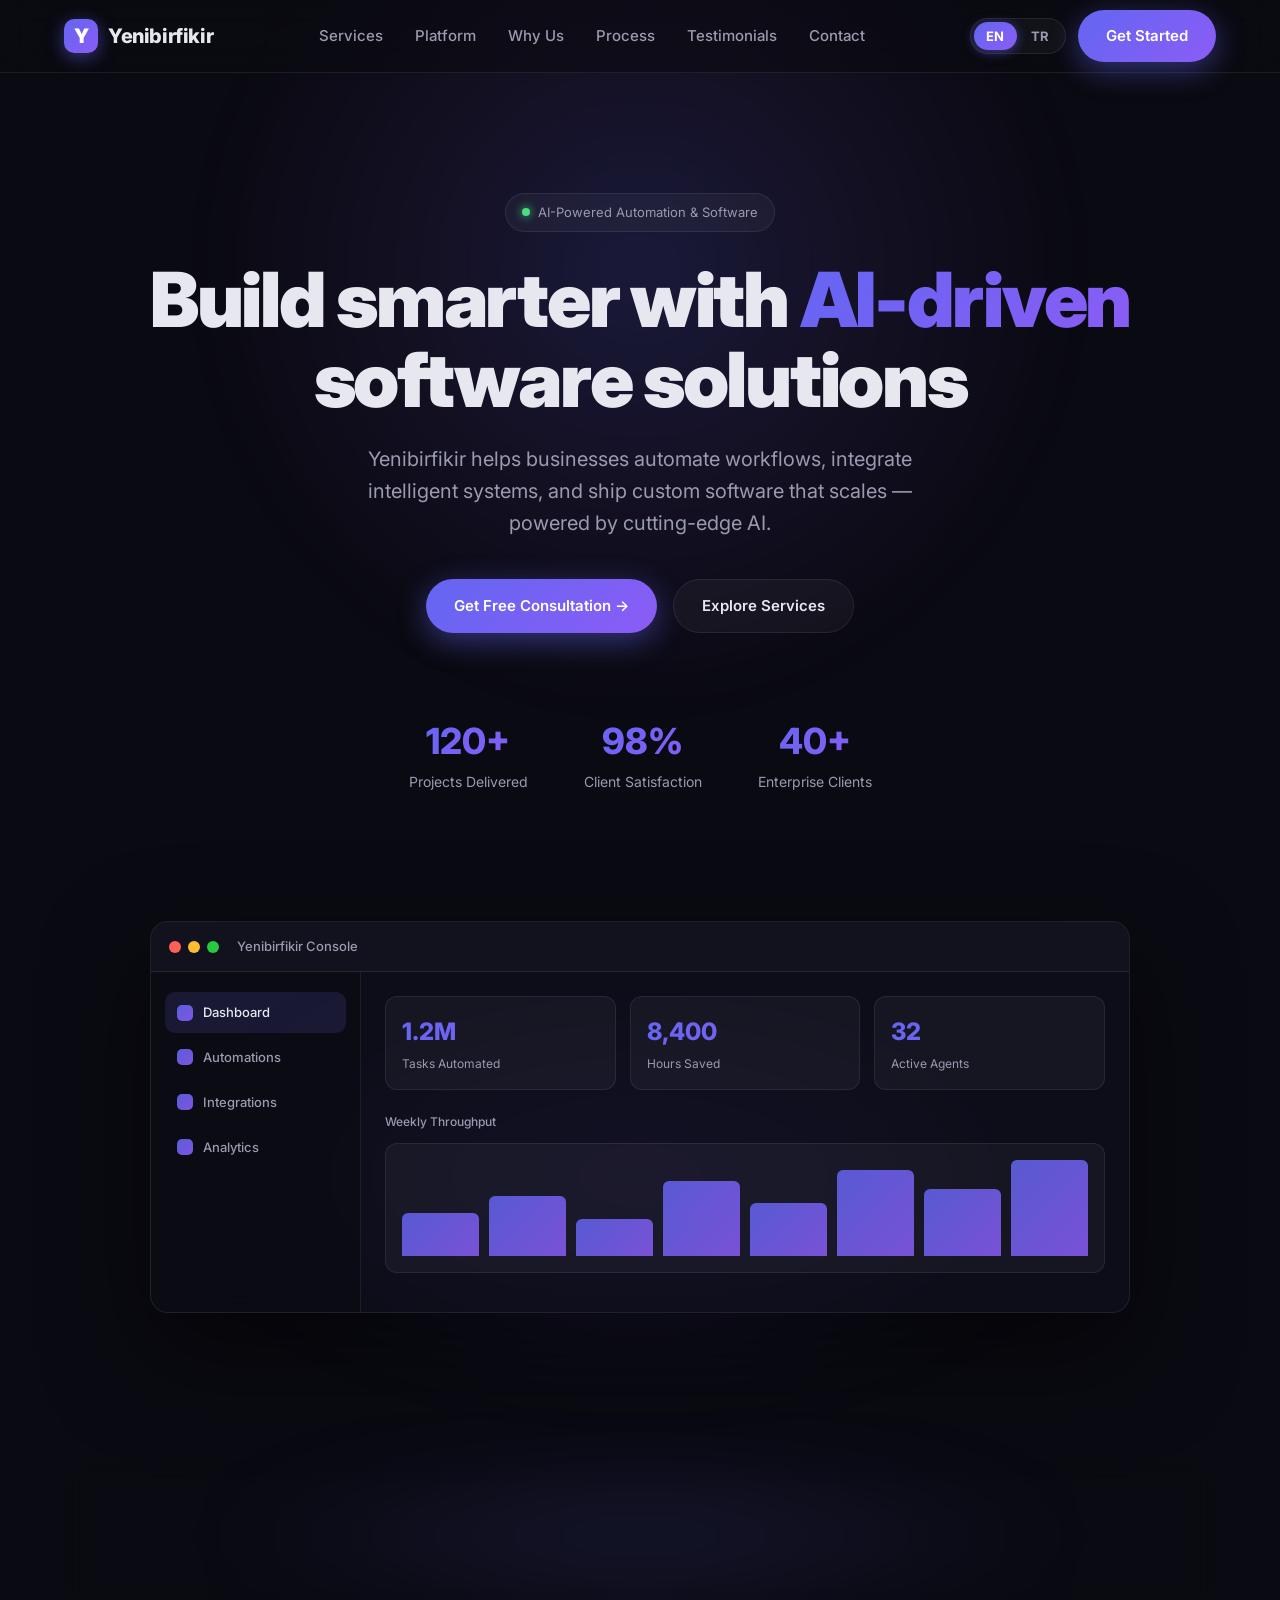
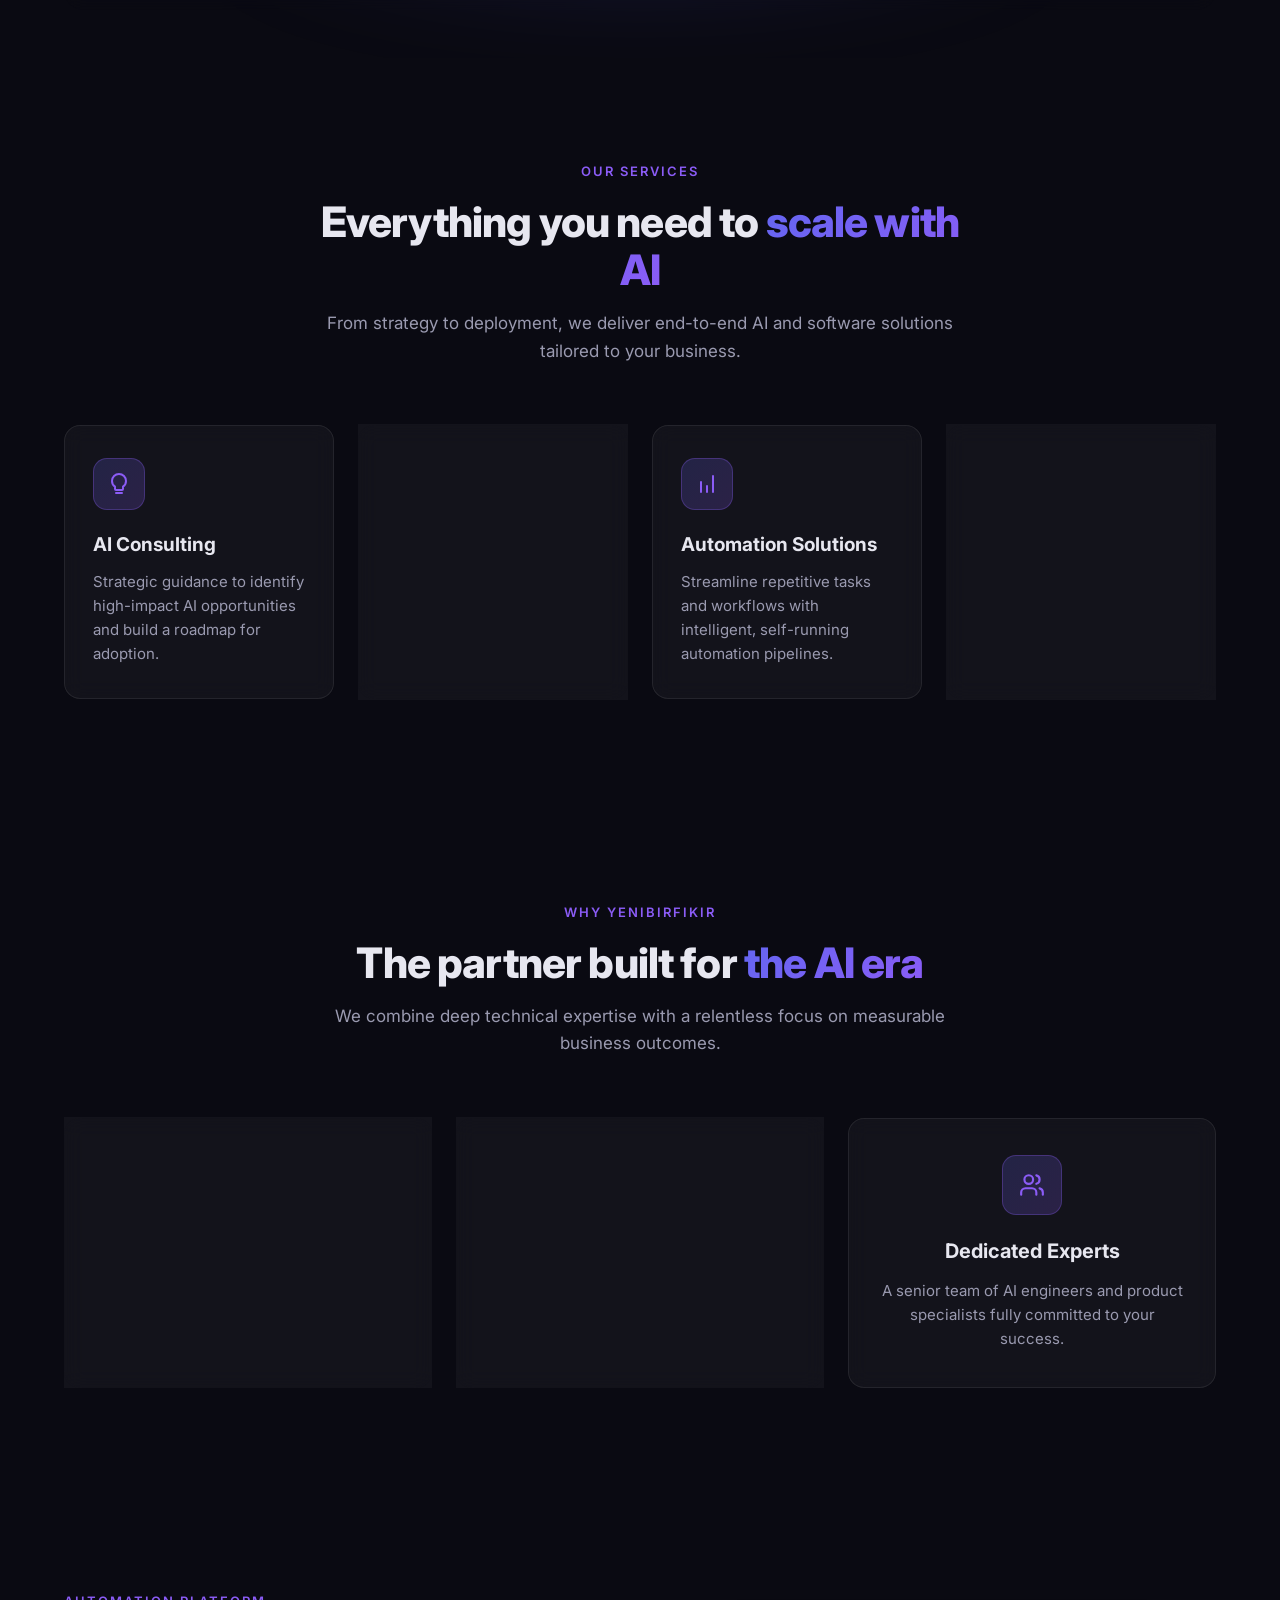
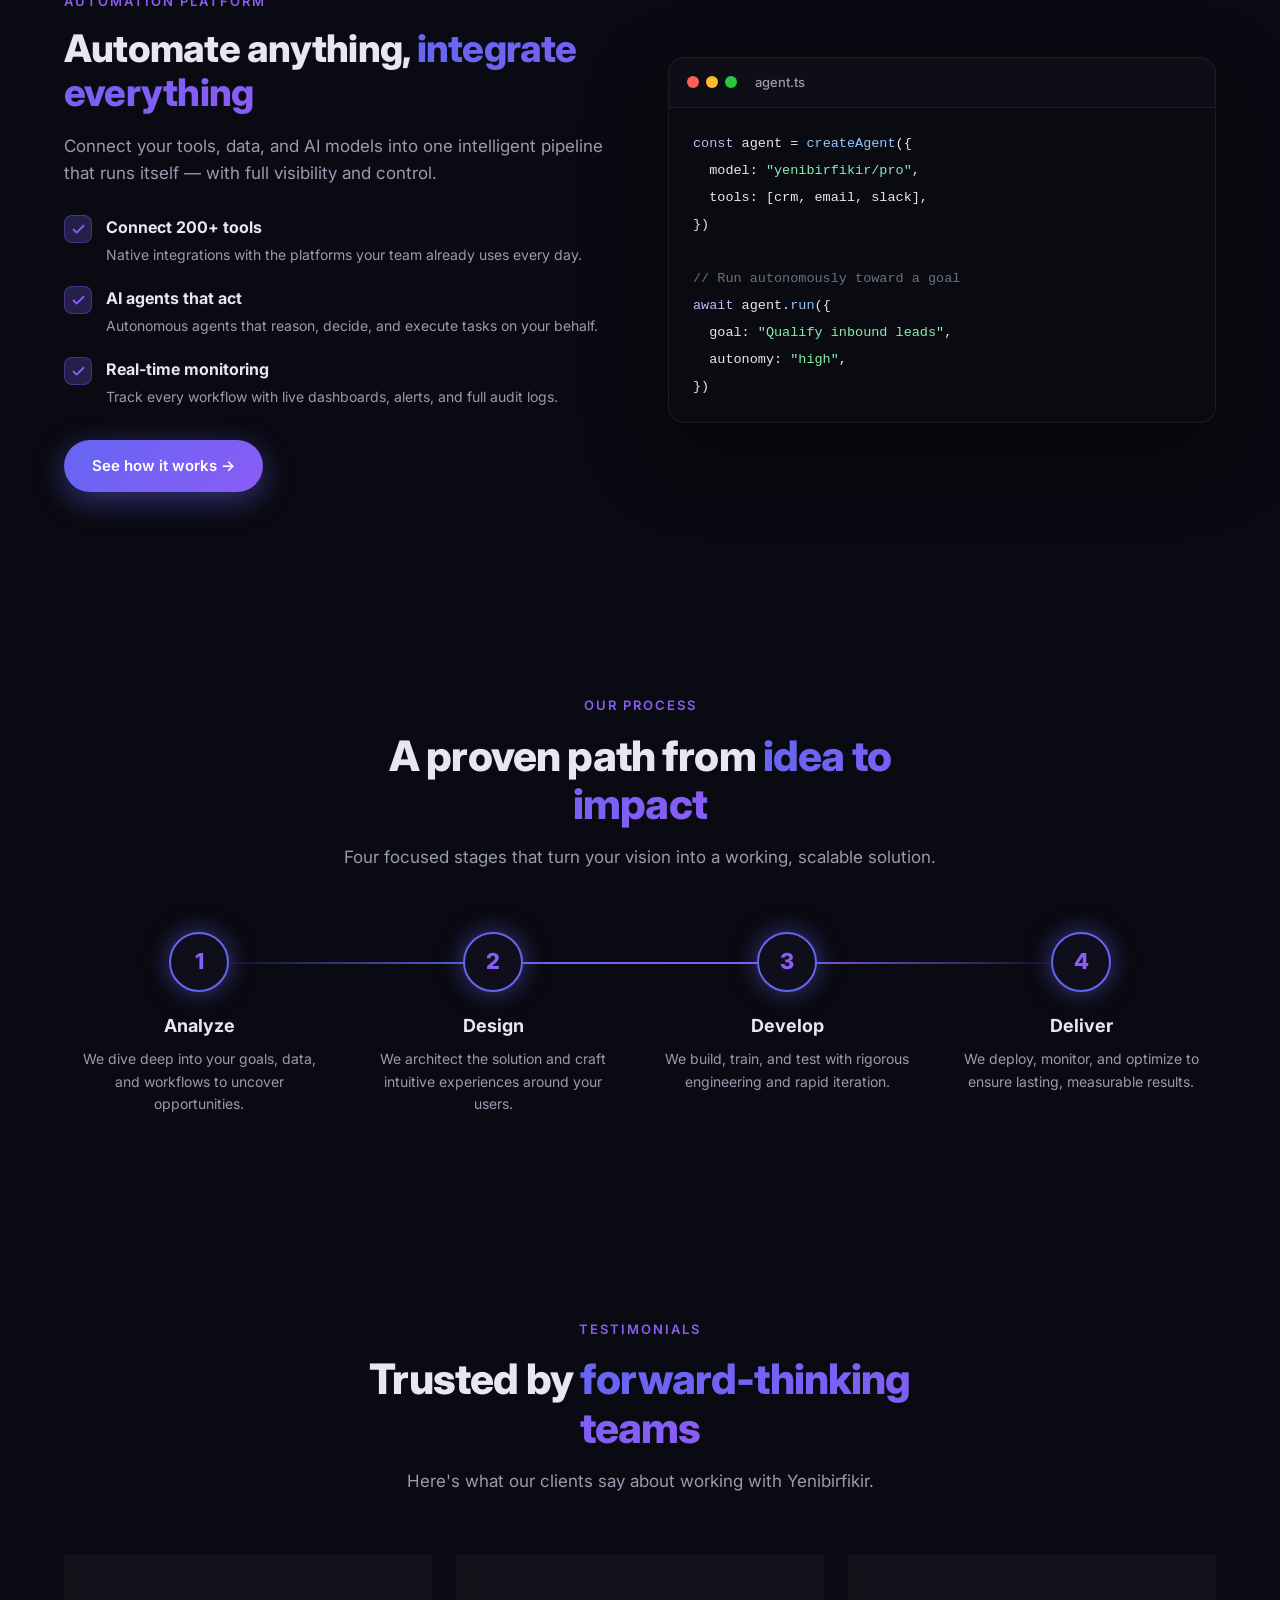
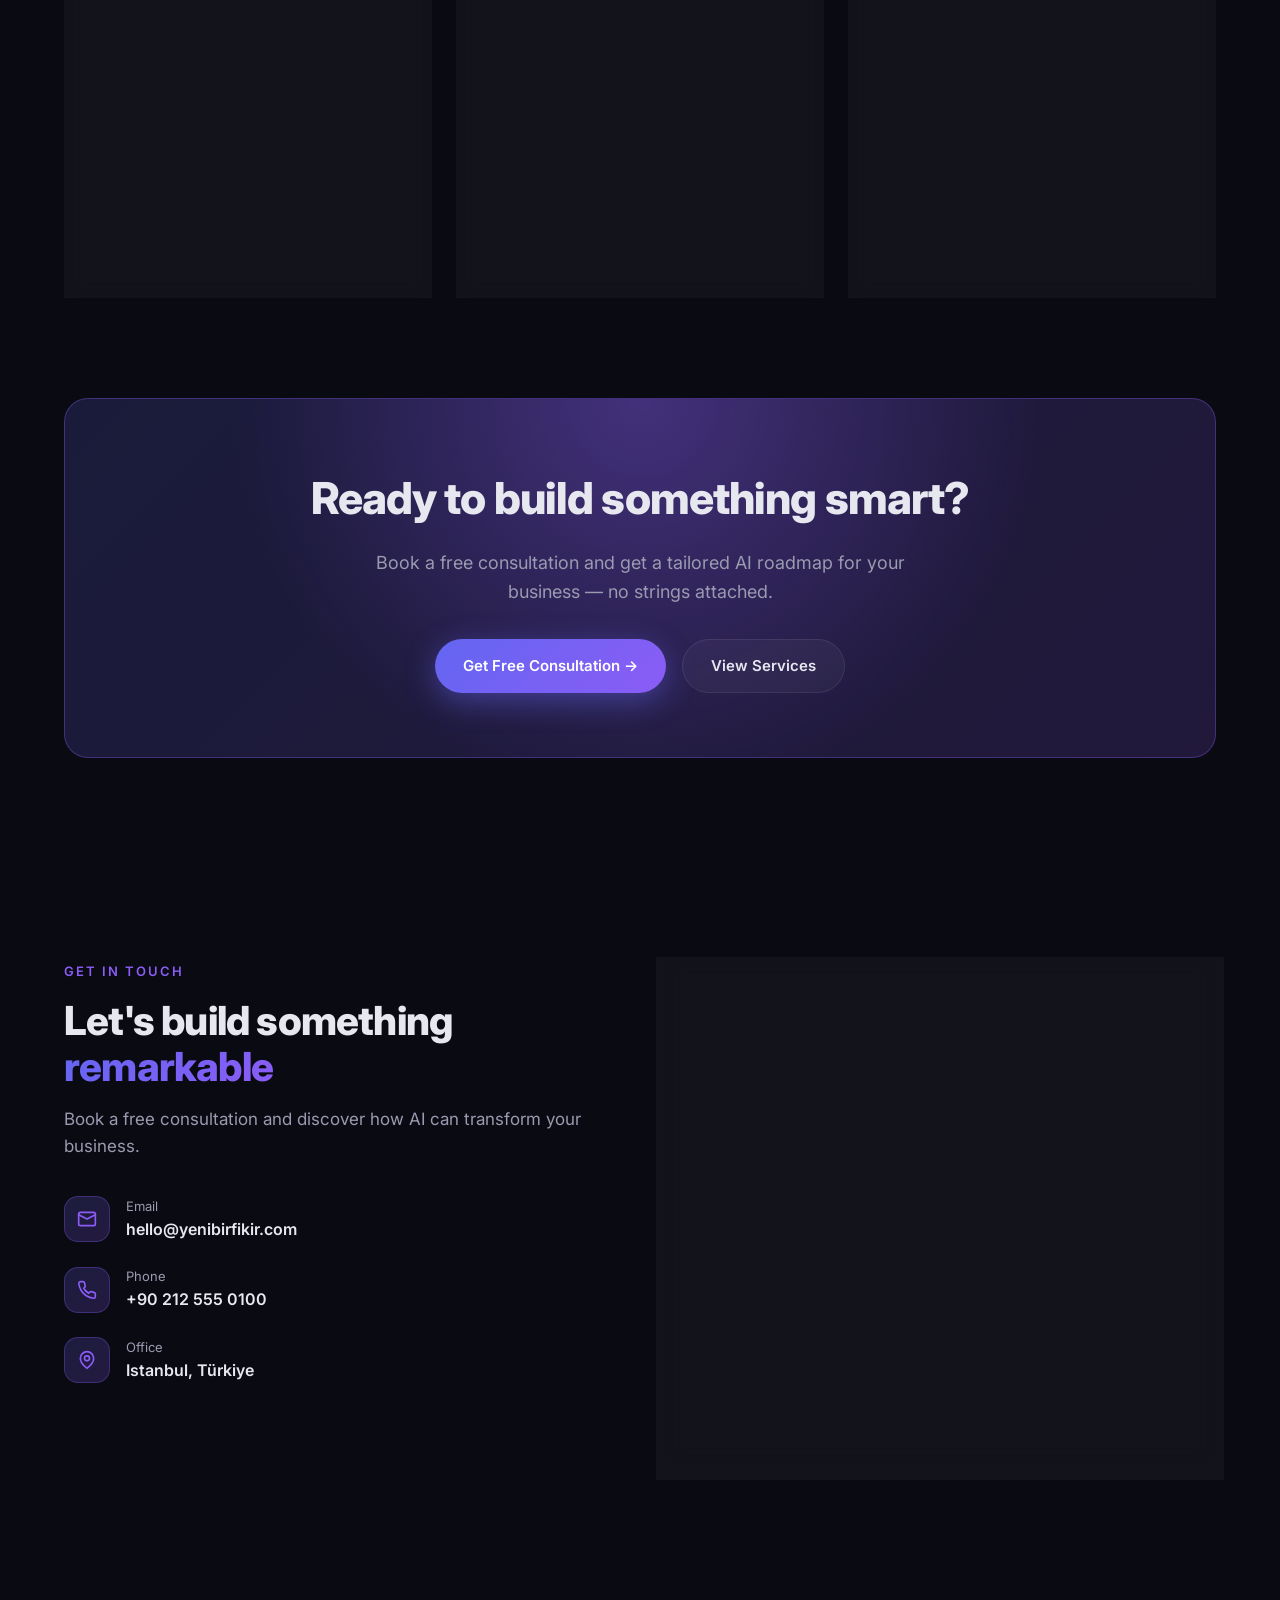
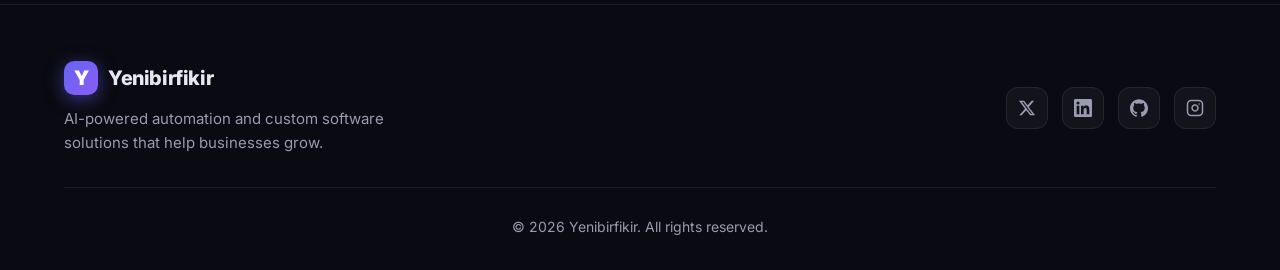
==== commit a0c9991f: "changes" ====
--- a/index.html
+++ b/index.html
@@ -1,2363 +1,1572 @@
 <!DOCTYPE html>
-<html lang="en-US">
+<html lang="en">
 <head>
-	<meta charset="UTF-8" />
-	<meta name="viewport" content="width=device-width,initial-scale=1.0" />
-	<title>yenibirfikir.com</title>
-	<link rel='dns-prefetch' href='//fonts.googleapis.com' />
-
-	<link rel="stylesheet" type="text/css" href="./css/123.css" media="all" />
-
-
-
-
-	<style id='rs-plugin-settings-inline-css' type='text/css'>
-		#rs-demo-id {}
-	</style>
-	<link rel='stylesheet' id='kameleon-Googlefont-css'  href='https://fonts.googleapis.com/css?family=Poppins%3A100%2C100italic%2C300%2C300italic%2C400%2C400italic%2C500%2C500italic%2C700%2C700italic%2C900%2C900italic%7C&#038;ver=5.0.3' type='text/css' media='all' />
-	<link rel="stylesheet" type="text/css" href="./css/456.css" media="all" />
-
-
-	<script type="text/javascript" src="./js/cr452.js"></script>
-
-
-	<style type="text/css" media="screen" data-sayenstyle="sayen">
-		body{font-size:13px;line-height:1.7em;color:#444;font-weight:400;font-family:Poppins;}
-		.rhs-colorscheme, .rhs-colorscheme-hv:hover,.rhs-full-post-ctn a , .rhs-colorscheme-fcs:focus, .rhs-colorscheme-parent[data-situation="active"] .rhs-colorscheme-hv, .rhs-colorscheme-parent[data-situation="shown"] .rhs-colorscheme-hv,.logged-in-as a:last-of-type, .rhs-colorscheme-aft:after, .rhs-colorscheme-bfr:before ,.widget ul li a:hover, .rhs-colorscheme-isactive[data-situation="active"],.rhs-colorscheme-isactive-aft[data-situation="active"]:after, .rhs-colorscheme-isactive-bfr[data-situation="active"]:before,.widget ul > li:hover > a
-		{color:#168ae6!important;}
-		.rhs-backgroundscheme, .rhs-backgroundscheme-hv:hover, .rhs-backgroundscheme-fcs:focus, .rhs-backgroundscheme-parent[data-situation="active"] .rhs-backgroundscheme, .rhs-backgroundscheme-parent[data-situation="shown"] .rhs-backgroundscheme-hv, .rhs-backgroundscheme-aft:after, .rhs-backgroundscheme-bfr:before,.widget_tag_cloud .tag-cloud-link:hover, .rhs-backgroundscheme-isactive[data-situation="active"],.rhs-backgroundscheme-isactive-aft[data-situation="active"]:after, .rhs-backgroundscheme-isactive-bfr[data-situation="active"]:before,.rhs-backgroundscheme-hover-aft:hover:after,.rhs-backgroundscheme-hover-bfr:hover:before,.widget ul > li:hover > .count:before,.widget_recent_comments .comment-author-link:before, .widget_recent_entries li:before,.woocommerce span.onsale
-		{background-color:#168ae6!important;}
-		.rhs-borderscheme, .rhs-borderscheme-hv:hover, .rhs-borderscheme-fcs:focus, .rhs-borderscheme-parent[data-situation="active"] .rhs-borderscheme-hv, .rhs-borderscheme-parent[data-situation="shown"] .rhs-borderscheme-hv, .rhs-borderscheme-aft:after, .rhs-borderscheme-bfr:before,.rhs-pp-content blockquote 
-		{border-color:#168ae6!important;}
-		.rhs-header-wrapper[data-sticky-situation="inactive"] .rhs-header-insider{height:70px;background:rgba(255, 255, 255, 0);border-top-color:transparent;border-top-style:solid;border-top-width:0px;border-bottom-style:none;border-bottom-width:0px;border-bottom-color:}.rhs-logo-ctn{width:150px;}.syne-menu-ctn .syne-menu-link-a{color:rgba(255, 255, 255, 1);margin:0px 5px;font-size:14px;letter-spacing:.05em;font-weight:600;text-transform:capitalize;padding-left:5px;padding-right:5px;}.rhs-header-wrapper .syne-hamb-ctn{color:rgba(255, 255, 255, 1);}.rhs-header-wrapper .rhs-header-cart{color:rgba(255, 255, 255, 1);}.rhs-header-insider .syne-megamenu-colum-title{box-sizing:border-box;font-size:17px;font-weight:700;color:#fff;line-height:2em;padding-top:0px;padding-left:20px;padding-bottom:0px;padding-right:0px;}.rhs-header-insider .syne-mega-menu-content{box-sizing:border-box;padding-top:0px;padding-left:40px;padding-bottom:20px;padding-right:0px;}.rhs-header-insider .syne-dp-menu,.rhs-header-insider .syne-mega-menu-ins{background:#212121;font-size:13px;font-weight:500;color:#bbb;}.syne-linkanim-item > .syne-dp-menu:not(.syne-mega-menu-ctn){padding-left:10px;padding-top:10px;padding-right:10px;padding-bottom:10px;}[data-linkdp-animation*="back"] .syne-linkdp-decor{background:rgba(41, 41, 41, 1);color:rgba(41, 41, 41, 1);}.rhs-header-wrapper[data-sticky-situation="active"] .rhs-header-insider{height:70px;background:#ffffff;border-top-color:transparent;border-top-style:solid;border-top-width:0px;border-bottom-color:transparent;border-bottom-style:solid;border-bottom-width:0px;}.rhs-header-wrapper[data-sticky-situation="active"] .rhs-logo-ctn{width:120px;}.rhs-header-wrapper[data-sticky-situation="active"] .syne-menu-ctn .syne-menu-link-a{color:#666666;font-size:13px;letter-spacing:.05em;font-weight:600;text-transform:capitalize;}.rhs-header-wrapper[data-sticky-situation="active"]  .syne-hamb-ctn{color:#888888;}.rhs-header-wrapper[data-sticky-situation="active"] .rhs-header-cart{color:#888888;}.syne-search-iconbtn-ins{color:rgba(255, 255, 255, 1);}.rhs-header-wrapper[data-sticky-situation="active"] .syne-search-iconbtn-ins{color:#888888;}.rhs-header-respwrapper .rhs-header-resp-insider{height:60px;background:#ffffff;border-top-color:transparent;border-top-style:solid;border-top-width:0px;border-bottom-color:#ddd;border-bottom-style:solid;border-bottom-width:1px;}.rhs-header-resp-insider .rhs-header-logo-ctn{width:100px;}
-		.rhs-header-respwrapper .syne-search-iconbtn-ins{color:#888888;}.rhs-header-respwrapper .syne-hamb-insider{color:#888888;}
-		.rhs-header-respwrapper .rhs-header-cart{color:#888888;}@media screen and (min-width: 300px) and (max-width: 900px){.rhs-header-wrapper{display:none!important;}.rhs-header-respwrapper{display:block!important;}}.rhs-header-respwrapper[data-sticky-enabled="enabled"][data-sticky-situation="active"] .rhs-header-resp-insider{background:#ffffff;border-top-color:transparent;border-top-style:solid;border-top-width:0px;border-bottom-color:#ddd;border-bottom-style:solid;border-bottom-width:1px;}
-		.rhs-header-respwrapper[data-sticky-enabled="enabled"][data-sticky-situation="active"] .syne-search-iconbtn-ins{color:#888888;}
-		.rhs-header-respwrapper[data-sticky-enabled="enabled"][data-sticky-situation="active"] .syne-hamb-insider{color:#888888;}
-		.rhs-header-respwrapper[data-sticky-enabled="enabled"][data-sticky-situation="active"] .rhs-header-cart{color:#888888;}.rhs-resp-menu{background:#212323;font-size:12px;font-weight:600;color:#eee;}.syne-link-decor,.syne-linkdp-decor,.rhs-ml-anim .syne-link-decor, .rhs-ml-anim .syne-linkdp-decor{color:#168ae6;background:#168ae6;}.syne-menu-ctn[data-text-effect^="text"] .syne-link-span::before,.syne-menu-ctn[data-linkdp-animation*="text"] .syne-linkdp-span:before,.rhs-ml-anim[data-text-effect^="text"] .syne-link-span::before,.rhs-ml-anim[data-linkdp-animation*="text"] .syne-linkdp-span:before{color:#168ae6!important;}.rhs-header-insider .syne-menu-ctn[data-linkdp-animation^="show-br"] .syne-linkdp-decor1,.rhs-ml-anim[data-linkdp-animation^="show-br"] .syne-linkdp-decor1{background:#168ae6;}.rhs-p-tag-single{background-color:;}.rhs-pp-content blockquote{background:#fafafa;font-size:15px;color:#777;font-weight:400;line-height:2em;padding-left:40px;padding-top:10px;padding-bottom:10px;padding-right:40px;margin-left:0px;margin-top:15px;margin-bottom:15px;margin-right:0px;}.rhs-post-sctn{font-size:16px;color:#777;font-weight:inherit;line-height:2em;}body[data-layout="fullwidth"][data-content="initial"] .rhs-row-insider,.syne-mega-menu-ctn[data-mega-witdh="boxed"] .syne-mega-menu-ins,.syne-mega-menu-ctn[data-mega-content-witdh="boxed"] .syne-mega-menu-content{width:1200px;}.syne-row-ctn[data-contentwidth="boxed"] .syne-row-content, .rhs-header-wrapper[data-contentwidth="boxed"] .rhs-h-content,#rhs-footer-ctn[data-fullwidth="no"] .rhs-footer-insider.rhs-row-insider{width:1200px;}#rhs-layout-insider{background-color:#ffffff;}.rhs-row-insider-fullwidth, body[data-layout="fullwidth"][data-content="fullcontent"] .rhs-row-insider,.rhs-header-wrapper[data-contentwidth="fullwidth"] .rhs-h-content{padding:0px 25px;}#rhs-footer-ctn .rhs-footer-column{font-size: 14px;color:#ccc;font-weight:inherit;} #rhs-footer-ctn .widget-title{font-size:17px;line-height: 4em;color:#fff;font-weight:600;}#rhs-footer-ctn .widget{margin-bottom:20px;} #rhs-footer-ctn .widget_tag_cloud{font-size:11px;color:#aaa;font-weight:800;} #rhs-footer-ctn .widget_tag_cloud .tag-cloud-link{background-color:rgba(47, 46, 46, 1);}.syne-widgetarea-ctn .widget{margin-bottom:30px;}	
-		.rhs-widgetarea-ctn{width:360px;font-size:13px;}
-		.rhs-widgetarea-ctn .syne-cart-items-ctn{padding-left:40px;padding-top:40px;padding-right:40px;padding-bottom:40px;}
-		.rhs-widgetarea-ctn[data-scheme="light"]{background:#ffffff;}
-		.syne-widgetarea-ctn[data-scheme="light"] .widget-title{font-size: 16px;line-height: 3em;letter-spacing:1px;color:#333;font-weight:600;}
-		.syne-widgetarea-ctn[data-scheme="light"] .widget_tag_cloud{font-size:11px;color:#777;font-weight:800;} 
-		.syne-widgetarea-ctn[data-scheme="light"] .widget_tag_cloud .tag-cloud-link{background-color:#f7f7f7;}
-		.syne-widgetarea-ctn[data-scheme="light"] .rhs-sidebar-brelm{border-color:#e1e1e1;}
-		.rhs-widgetarea-ctn[data-scheme="dark"]{background:#212121;}
-		.syne-widgetarea-ctn[data-scheme="dark"] .widget-title{font-size: 13px;line-height:  3em;letter-spacing:1px;color:#ccc;font-weight:600;}
-		.syne-widgetarea-ctn[data-scheme="dark"] .widget_tag_cloud{font-size:11px;color:#777;font-weight:800;} 
-		.syne-widgetarea-ctn[data-scheme="dark"] .widget_tag_cloud .tag-cloud-link{background-color:rgba(38, 38, 38, 1);}
-	.syne-widgetarea-ctn[data-scheme="dark"] .rhs-sidebar-brelm{border-color:#222222;}.rhs-woo-pl-ctn{color:;}.rhs-woo-pl-title{font-size:px;}.rhs-woo-pl-subtitle{font-size:px;}.woocommerce ul.product_list_widget li .star-rating, .woocommerce .widget_price_filter .price_slider_amount .button, .woocommerce-account .woocommerce-MyAccount-navigation ul li:hover,.woocommerce-account .woocommerce-MyAccount-navigation ul li.is-active{color:#168ae6!important;}.woocommerce .widget_price_filter .ui-slider .ui-slider-range{background-color:#168ae6!important;}	</style>
-	<!--[if lte IE 9]><link rel="stylesheet" type="text/css" href="https://kml.sayenwp.com/wp-content/plugins/js_composer/assets/css/vc_lte_ie9.min.css" media="screen"><![endif]--><style type="text/css" media="screen">.syne-header-container[data-sticky-situation="active"]{box-shadow:0px 0 20px -1px rgba(0,0,0,.1);}
-</style>
-<style type="text/css" media="screen" data-type="ms-style"></style>
-<!-- Global site tag (gtag.js) - Google Analytics -->
-<script>
-	window.dataLayer = window.dataLayer || [];
-	function gtag(){dataLayer.push(arguments);}
-	gtag('js', new Date());
-
-	gtag('config', 'UA-67269113-1');
-</script>
-
-<link rel="icon" href="./2019/01/yeni_bir_fikir_32x32.png" sizes="32x32" />
-<link rel="icon" href="./2019/01/yeni_bir_fikir_192x192.png" sizes="192x192" />
-<link rel="apple-touch-icon-precomposed" href="./2019/01/yeni_bir_fikir_180x180.png" />
-<meta name="msapplication-TileImage" content="./2019/01/yeni_bir_fikir_280x280.png" />
-<script type="text/javascript">function setREVStartSize(e){									
-	try{ e.c=jQuery(e.c);var i=jQuery(window).width(),t=9999,r=0,n=0,l=0,f=0,s=0,h=0;
-		if(e.responsiveLevels&&(jQuery.each(e.responsiveLevels,function(e,f){f>i&&(t=r=f,l=e),i>f&&f>r&&(r=f,n=e)}),t>r&&(l=n)),f=e.gridheight[l]||e.gridheight[0]||e.gridheight,s=e.gridwidth[l]||e.gridwidth[0]||e.gridwidth,h=i/s,h=h>1?1:h,f=Math.round(h*f),"fullscreen"==e.sliderLayout){var u=(e.c.width(),jQuery(window).height());if(void 0!=e.fullScreenOffsetContainer){var c=e.fullScreenOffsetContainer.split(",");if (c) jQuery.each(c,function(e,i){u=jQuery(i).length>0?u-jQuery(i).outerHeight(!0):u}),e.fullScreenOffset.split("%").length>1&&void 0!=e.fullScreenOffset&&e.fullScreenOffset.length>0?u-=jQuery(window).height()*parseInt(e.fullScreenOffset,0)/100:void 0!=e.fullScreenOffset&&e.fullScreenOffset.length>0&&(u-=parseInt(e.fullScreenOffset,0))}f=u}else void 0!=e.minHeight&&f<e.minHeight&&(f=e.minHeight);e.c.closest(".rev_slider_wrapper").css({height:f})					
-	}catch(d){console.log("Failure at Presize of Slider:"+d)}						
-};</script>
-<style type="text/css" data-type="vc_shortcodes-custom-css">.vc_custom_1548233552157{padding-bottom: 130px !important;}.vc_custom_1548233578260{margin-bottom: 20px !important;padding-top: 0px !important;}.vc_custom_1540725387494{padding-top: 65px !important;padding-bottom: 150px !important;}.vc_custom_1532514051641{padding-top: 100px !important;padding-bottom: 100px !important;background-color: #f7f7f7 !important;}.vc_custom_1548233750450{margin-top: 65px !important;margin-bottom: 90px !important;}.vc_custom_1540725955499{background-color: #262626 !important;}.vc_custom_1548233805834{padding-top: 50px !important;padding-bottom: 190px !important;background-color: #262626 !important;}.vc_custom_1540725985508{margin-top: -210px !important;margin-bottom: 70px !important;padding-top: 0px !important;padding-right: 0px !important;padding-bottom: 0px !important;padding-left: 0px !important;background-color: #ffffff !important;}.vc_custom_1531733966807{margin-top: 100px !important;}.vc_custom_1531733980543{margin-top: -430px !important;}.vc_custom_1531909847313{margin-top: 65px !important;margin-bottom: 20px !important;}.vc_custom_1545048847251{padding-top: 0px !important;}.vc_custom_1532515622469{margin-top: -500px !important;margin-bottom: 0px !important;}.vc_custom_1532515693808{margin-top: -110px !important;padding-top: 0px !important;}.vc_custom_1545048658627{padding-top: 30px !important;padding-right: 50px !important;padding-left: 50px !important;}.vc_custom_1545048686863{padding-top: 0px !important;}.vc_custom_1545048695522{padding-top: 0px !important;}.vc_custom_1545048706957{padding-top: 0px !important;}.vc_custom_1545048719807{padding-top: 0px !important;}.vc_custom_1531731489187{padding-top: 0px !important;padding-right: 0px !important;padding-bottom: 0px !important;padding-left: 0px !important;}.vc_custom_1531731465966{padding-top: 0px !important;padding-right: 0px !important;padding-bottom: 0px !important;padding-left: 0px !important;}.vc_custom_1531731473346{padding-top: 0px !important;padding-right: 0px !important;padding-bottom: 0px !important;padding-left: 0px !important;}.vc_custom_1531731478595{padding-top: 0px !important;padding-right: 0px !important;padding-bottom: 0px !important;padding-left: 0px !important;}.vc_custom_1531731465966{padding-top: 0px !important;padding-right: 0px !important;padding-bottom: 0px !important;padding-left: 0px !important;}.vc_custom_1531731473346{padding-top: 0px !important;padding-right: 0px !important;padding-bottom: 0px !important;padding-left: 0px !important;}.vc_custom_1531731478595{padding-top: 0px !important;padding-right: 0px !important;padding-bottom: 0px !important;padding-left: 0px !important;}.vc_custom_1531733532588{background-color: #5d5de2 !important;}.vc_custom_1531733749456{padding-left: 50px !important;}</style><noscript><style type="text/css"> .wpb_animate_when_almost_visible { opacity: 1; }</style></noscript></head>
-
-<body id="rhs-body" class="page-template-default page page-id-176 page-child parent-pageid-367 wpb-js-composer js-comp-ver-5.6 vc_responsive"  data-headersource="header-predefined" data-headertype="header-normal" data-header="h-default"  data-smoothscroll="disabled" data-footer-parallax="no" data-footer="enabled" data-layout="fullwidth" data-sidebar="disabled" data-content="initial" data-sidebar-position="right" data-frame="disabled" >
-
-	<div class="rhs-pageloader" style="background-color:rgba(38, 42, 46, 1);" data-style="scene" data-situation="shown">
-	</div>
-	<div class="rhs-pageloader" style="background-color:rgba(38, 42, 46, 1);" data-style="scene" data-situation="shown">
-	</div>
-	<div class="rhs-pageloader" style="background-color:rgba(38, 42, 46, 1);" data-style="scene" data-situation="shown">
-	</div>
-
-	<div class="rhs-pageloader" style="background-color:rgba(38, 42, 46, 1);" data-style="scene" data-situation="shown">
-
-		<div id="rhs-pageloader-icon" style="color:rgba(255, 255, 255, 1);">
-
-			<div class="rhs-spinner spinner5">
-				<div class="bounce1">
-				</div>
-				<div class="bounce2">
-				</div>
-				<div class="bounce3">
-				</div>
-			</div>	
-		</div>
-
-	</div>
-
-	<div id="rhs-layout-ctn">
-
-		<div id="rhs-layout-insider" class="rhs-overall-ctns">
-			<header class="rhs-header-wrapper syne-header-container rhs-head rhs-temp-fixed"  data-sticky-enabled="enabled"  data-sticky-breakpoint="200" data-contentwidth-sticky="boxed"  data-contentwidth="boxed" data-contentwidth-normal="boxed"
-			data-header="h-default" data-sticky-situation="inactive" data-initial-state="fixed">
-
-			<div class="rhs-header-insider syne-elem-ctn rhs-fs syne-row-ctn sy-tr-4 syne-menumegapr-ctn" data-contentpost="center" data-eltype="row">		
-
-				<div class="syne-row-container synb-fs sy-tr-4">
-
-					<div class="syne-row-content rhs-h-content sy-tr-2">
-
-						<div class="syne-elem-ctn syne-column-ctn synb-bxsizing" data-eltype="column" data-contentalign="left" data-vertical-align="center">			
-
-							<div class="rhs-header-logo-ctn">	
-								<div class="syne-logo-ctn rhs-logo-ctn sy-tr-4">
-
-									<div class="syne-logo-intial-ctn syne-logo-t-ctn">
-										<img class="syne-logo-in syne-logo-def" data-type="initial" src="./2019/01/yeni_bir_fikir-logo-transparemt.png" alt="Website Logo">
-										<img class="syne-logo-in syne-logo-in-ret syne-logo-ret" data-type="initial-retina" src="./2019/01/yeni_bir_fikir-logo-transparemt.png" alt="Website Logo">
-
-									</div>
-
-									<div class="syne-logo-sticky-ctn syne-logo-t-ctn">
-										<img class="syne-logo-sti syne-logo-def" data-type="sticky" src="./2019/01/yeni_bir_fikir_renkli_-logo-transparemt.png" alt="Website Logo">
-										<img class="syne-logo-sti syne-logo-sti-ret syne-logo-ret"  data-type="sticky-retina" src="./2019/01/yeni_bir_fikir_renkli_-logo-transparemt.png" alt="Website Logo">	
-
-									</div>
-									<a class="syne-abl" href="#"></a>
-
-								</div>
-
-							</div>							
-
-						</div>
-
-						<div class="syne-elem-ctn syne-column-ctn synb-bxsizing" data-eltype="column" data-contentalign="right" data-vertical-align="center">			
-
-							<div class="syne-elem-ctn syne-menu-ctn syne-linkanim-ctn syne-menugb-ctn" data-menu-height="custom" data-menu-align="right" data-menu-type="normal" data-expand-sign="dots" data-line-weight="line-weight-medium" data-hover-type="line"   data-line-type="line-type-simple"    data-border-effect=""   data-line-effect="line-show-center"   data-line-position="line-position-top"   data-back-effect=""  data-text-effect="text-fade"  data-dp-showeffect="dp-fade-up"  data-linkdp-animation="back-wait-horiz-left"  data-submenuv1-align="left">
-								<ul id="menu-main-menu" class="syne-menu-ul-ctn synb-fs syne-elem-al">
-								
-								
-							
-							
-						<li class="menu-item menu-item-type-custom menu-item-object-custom menu-item-has-children syne-menu-link-li syne-linkanim-item " > <a href="https://yenibirfikir.com/" class="menu-link main-menu-link syne-linkanim-a syne-menu-link-a" data-text="Anasayfa"><span class="syne-link-span" data-text="Anasayfa">Anasayfa</span><span class="syne-link-decor syne-link-decor1"></span><span class="syne-link-decor syne-link-decor2"></span></a><ul class="syne-mega-menu-ctn center-content syne-sub-menu syne-dp-menu sub-menu menu-odd   menu-depth-1" data-mega-witdh="boxed" data-mega-content-witdh="boxed">
-							</ul></li>
-						<li style="position:relative;" class="menu-item menu-item-type-custom menu-item-object-custom menu-item-has-children syne-menu-link-li syne-linkanim-item" > <a href="#" class="menu-link main-menu-link syne-linkanim-a syne-menu-link-a" data-text="Anasayfa"><span class="syne-link-span" data-text="İletişim">İletişim</span><span class="syne-link-decor syne-link-decor1"></span><span class="syne-link-decor syne-link-decor2"></span></a> <!--<ul class="syne-sub-menu syne-dp-menu sub-menu menu-odd   menu-depth-1">	<li style="position:relative;" class="menu-item menu-item-type-custom menu-item-object-custom syne-linkanim-item syne-menu-link-li-dp" > <a href="" class="menu-link sub-menu-link syne-linkanim-a syne-menu-link-a-dp" data-text="Products List"><span class="syne-linkdp-span" data-text="Products List">Products List</span><span class="syne-linkdp-decor syne-linkdp-decor1"></span><span class="syne-linkdp-decor syne-linkdp-decor2"></span></a>	</li>
-							<li style="position:relative;" class="menu-item menu-item-type-custom menu-item-object-custom syne-linkanim-item syne-menu-link-li-dp" > <a href="https://kml.sayenwp.com/ptypes/product/black-hoodie/" class="menu-link sub-menu-link syne-linkanim-a syne-menu-link-a-dp" data-text="Single Split"><span class="syne-linkdp-span" data-text="Single Split">Single Split</span><span class="syne-linkdp-decor syne-linkdp-decor1"></span><span class="syne-linkdp-decor syne-linkdp-decor2"></span></a>	</li>
-							<li style="position:relative;" class="menu-item menu-item-type-custom menu-item-object-custom syne-linkanim-item syne-menu-link-li-dp" > <a href="https://kml.sayenwp.com/ptypes/product/summer-dress/" class="menu-link sub-menu-link syne-linkanim-a syne-menu-link-a-dp" data-text="Single Classic"><span class="syne-linkdp-span" data-text="Single Classic">Single Classic</span><span class="syne-linkdp-decor syne-linkdp-decor1"></span><span class="syne-linkdp-decor syne-linkdp-decor2"></span></a>	</li>
-							<li style="position:relative;" class="menu-item menu-item-type-custom menu-item-object-custom syne-linkanim-item syne-menu-link-li-dp" > <a href="https://kml.sayenwp.com/ptypes/product/flannel-dress/" class="menu-link sub-menu-link syne-linkanim-a syne-menu-link-a-dp" data-text="Single Modern"><span class="syne-linkdp-span" data-text="Single Modern">Single Modern</span><span class="syne-linkdp-decor syne-linkdp-decor1"></span><span class="syne-linkdp-decor syne-linkdp-decor2"></span></a>	</li>
-							<li style="position:relative;" class="menu-item menu-item-type-custom menu-item-object-custom syne-linkanim-item syne-menu-link-li-dp" > <a href="https://kml.sayenwp.com/ptypes/checkout/" class="menu-link sub-menu-link syne-linkanim-a syne-menu-link-a-dp" data-text="Checkout"><span class="syne-linkdp-span" data-text="Checkout">Checkout</span><span class="syne-linkdp-decor syne-linkdp-decor1"></span><span class="syne-linkdp-decor syne-linkdp-decor2"></span></a>	</li>
-							<li style="position:relative;" class="menu-item menu-item-type-custom menu-item-object-custom syne-linkanim-item syne-menu-link-li-dp" > <a href="https://kml.sayenwp.com/ptypes/cart/" class="menu-link sub-menu-link syne-linkanim-a syne-menu-link-a-dp" data-text="Cart"><span class="syne-linkdp-span" data-text="Cart">Cart</span><span class="syne-linkdp-decor syne-linkdp-decor1"></span><span class="syne-linkdp-decor syne-linkdp-decor2"></span></a>	</li>
-						</ul>--></li>
-					</ul>		
-				</div>
-
-				
-
-				<div class="syne-elem-ctn rhs-tggle syne-widgetarea-ctn syne-offcanvas-parent syne-widgetarea-ctn-rhs-header9457" data-id="rhs-header9457" data-situation="inactive" data-show-position="right" data-scheme="dark"  data-showstyle="simple" data-content-align="left" data-offcanvas-showeffect="simple">
-
-					<div class="syne-widgetarea-icon"  onclick="syn_ch_sit(this,'.syne-widgetarea-ctn')" >
-
-						<div  class="syne-hamb-ctn rhs-tggle syne-ham-rhs-header9457 " data-style="stairs3" data-hover-style="move3" data-click-style="a-style3" data-situation="inactive">
-
-							<div onclick="syn_ch_sit(this,'.syne-hamb-ctn')">
-
-								<div class="syne-hamb-insider">
-									<span class="syne-hamb-ln syne-hamb-line1"></span>				
-									<span class="syne-hamb-ln syne-hamb-line2"></span>				
-									<span class="syne-hamb-ln syne-hamb-line3"></span>				
-
-								</div>
-
-							</div>					
-
-						</div>
-
-
-					</div>
-
-					<div class="syne-widgetarea-container rhs-widgetarea-ctn syne-offcanvas-elem sy-tr-3 syne-csc rhs-frm-lft rhs-frm-tp" data-scheme="dark">
-
-						<div class="syne-cart-items-ctn synb-fs syne-offcanvasitems-ctn syne-offcanvas-br">
-
-							<div class="syne-widgetarea-offcanvas-closer syne-offcanvas-closer">
-								<span class="syne-widgetarea-offcanvas-line syne-offcanvas-line"></span>
-
-								<div class="syn-btn-clk"  onclick="syn_ch_sit(this,'.syne-widgetarea-ctn')" >
-								</div>
-
-							</div>		
-
-							<div class="synb-fs syne-offcanvasitems-insider">
-								<aside id="text-9" class="widget widget_text"><h3 class="widget-title">Biz</h3>			
-									<div class="textwidget"><p style="line-height: 2em;">2016 yılından bugüne dijital iletişim hizmeti veren bir ajansız. Kurulduğumuz günden bugüne uzun vadeli yatırımları, kısa vadeli kazançlara tercih ettik. En büyük kazancımız, işimize duyduğumuz saygı ve tutku…
-Ve aynı duyguları paylaşan büyük bir aile olduk. Her yıl aldığımız ödüller ve başarılar bizi motive ediyor, tutkumuzu arttırıyor. Ama en büyük ödül, sizin övgü dolu sözleriniz ve memnuniyetiniz.</p>
-
-									</div>
-								</aside><aside id="text-10" class="widget widget_text"><h3 class="widget-title">Bize Uğrayın</h3>			
-									<div class="textwidget"><p style="line-height: 1.8em; font-size: 1.1em;">Levent<br />
-										  Talatpaşa Cd. Şair Çelebi sok. <br />
-										No1 Kat 2<br />
-									İSTANBUL, Levent</p>
-
-								</div>
-							</aside><aside id="text-11" class="widget widget_text">			
-								<div class="textwidget"><p style="margin-top: 30px; font-size: 1.1em; line-height: 2em;">Tel : +212 (0)74 687 4390<br />
-								Eml : info@yenibirfikir.com</p>
-
-							</div>
-						</aside>	
-
-					</div>
-
-				</div>
-
-			</div>
-
-		</div>
-
-	</div>
-
-</div>
-
-</div>				
-
-</div>
-</header>
-<header class="rhs-header-respwrapper rhs-head rhs-fs syne-header-container rhs-temp-fixed"  data-sticky-enabled="enabled"  data-sticky-breakpoint="100"   data-sticky-situation="inactive" data-initial-state="normal" data-resp-type="offcanvas" 
-data-resp-align="left" data-resp-scheme="dark" data-respoff-pos="left" data-resp-expander="chevron" data-situation="inactive">
-
-<div class="rhs-header-resp-insider syne-elem-ctn rhs-fs syne-row-ctn sy-tr-4" data-contentpost="center" data-eltype="row">		
-
-	<div class="syne-row-container synb-fs sy-tr-4">
-
-		<div class="syne-row-content rhs-h-content sy-tr-2">
-
-			<div class="syne-elem-ctn syne-column-ctn synb-bxsizing" data-eltype="column" data-contentalign="left" data-vertical-align="center">	
-
-				<div class="syne-elem-ctn syne-logo-ctn sy-tr-4">
-
-					<div class="rhs-header-logo-ctn">
-						<img class="syne-logo-in syne-logo-def" data-type="initial" src="./2019/01/yeni_bir_fikir.png" alt="Website Logo">
-						<img class="syne-logo-in syne-logo-in-ret syne-logo-ret" data-type="initial-retina" src="./2019/01/yeni_bir_fikir.png" alt="Website Logo">
-
-					</div>
-
-				</div>		
-
-			</div>
-
-			<div class="syne-elem-ctn syne-column-ctn synb-bxsizing" data-eltype="column" data-contentalign="right" data-vertical-align="center">			
-
-				<div class="syne-elem-ctn syne-search-ctn rhs-search-header-ctn" data-search-scheme="dark" data-search-type="fullscreen">
-
-					<div class="syne-search-iconbtn syne-menuhamburger-ctn syne-fs-boss rhs-tggle" data-icon-height="enabled" data-dp-showeffect=""  data-fs-showeffect="scale-center"  data-situation="inactive">
-
-						<div class="syne-search-iconbtn-ins" onclick="syn_ch_sit(this,'.syne-search-iconbtn')">
-							<svg  width="16" height="16" viewBox="0 0 32 32" ><path d="M31.008 27.231l-7.58-6.447c-0.784-0.705-1.622-1.029-2.299-0.998 1.789-2.096 2.87-4.815 2.87-7.787 0-6.627-5.373-12-12-12s-12 5.373-12 12 5.373 12 12 12c2.972 0 5.691-1.081 7.787-2.87-0.031 0.677 0.293 1.515 0.998 2.299l6.447 7.58c1.104 1.226 2.907 1.33 4.007 0.23s0.997-2.903-0.23-4.007zM12 20c-4.418 0-8-3.582-8-8s3.582-8 8-8 8 3.582 8 8-3.582 8-8 8z"></path></svg>					
-						</div>
-
-
-
-
-
-
-
-
-
-
-						<div class="syne-search-fs syne-search syne-fs-ctn" data-show-effect="scale-center" data-focus-effect="br-hbt-left" data-close-position="right">
-
-							<div class="syne-search-fs-closer syne-search-closer syne-fs-closer sy-tr-4" onclick="syn_ch_sit(this,'.syne-search-iconbtn')">
-							</div>
-
-							<div class="syne-search-fs-inpctn syne-content-elem syne-br-anim rhs-colorscheme" data-br-anim="br-hbt-left" data-br-size="medium" data-situation="inactive">
-								<span class="syne-br-l syne-br-l1"></span><span class="syne-br-l syne-br-l2"></span>
-								<form role="search" method="get" class="rhs-fs" action="#">
-									<input class="syne-search-input synb-fs syne-elem-al" type="text" name="s" placeholder="Search..." data-align="left" onfocus="syn_ch_sit(this,'.syne-br-anim')" onfocusout="syn_ch_sit(this,'.syne-br-anim')">	
-								</form>
-
-							</div>
-
-						</div>
-
-
-
-
-
-
-
-					</div>
-
-				</div>
-
-				<div class="syne-elem-ctn rhs-resp-menu-ctn">
-
-					<div class="rhs-resp-menu-hamburger rhs-resp-show" data-type="offcanvas">
-
-						<div  class="syne-hamb-ctn rhs-tggle syne-ham-rhs-rep9456 " data-style="simple" data-hover-style="move1" data-click-style="a-style1" data-situation="inactive">
-
-							<div onclick="syn_ch_sit(this,'.syne-hamb-ctn')">
-
-								<div class="syne-hamb-insider">
-									<span class="syne-hamb-ln syne-hamb-line1"></span>				
-									<span class="syne-hamb-ln syne-hamb-line2"></span>				
-									<span class="syne-hamb-ln syne-hamb-line3"></span>				
-
-								</div>
-
-							</div>					
-
-						</div>
-
-
-					</div>
-
-				</div>
-
-			</div>
-
-		</div>
-
-	</div>				
-
-</div>
-
-<div class="rhs-resp-menu">
-
-	<div class="rhs-fs rhs-resp-sec">
-
-		<div class="rhs-fs rhs-resp-logo">
-			<img src="./2019/01/yeni_bir_fikir-logo-transparemt.png" alt="Website Logo">							
-
-		</div>
-
-	</div>					
-	
-
-
-
-
-								
-<div class="rhs-fs rhs-resp-sec rhs-resp-search">
-	<form role="search" method="get" class="rhs-fs" action="#">
-		<input class="rhs-resp-sea rhs-fs" type="text" value="" placeholder="Search Site" name="s"/> 
-
-		<div class="rhs-resp-se-ic"><svg  width="16" height="16" viewBox="0 0 32 32" ><path d="M31.008 27.231l-7.58-6.447c-0.784-0.705-1.622-1.029-2.299-0.998 1.789-2.096 2.87-4.815 2.87-7.787 0-6.627-5.373-12-12-12s-12 5.373-12 12 5.373 12 12 12c2.972 0 5.691-1.081 7.787-2.87-0.031 0.677 0.293 1.515 0.998 2.299l6.447 7.58c1.104 1.226 2.907 1.33 4.007 0.23s0.997-2.903-0.23-4.007zM12 20c-4.418 0-8-3.582-8-8s3.582-8 8-8 8 3.582 8 8-3.582 8-8 8z"></path></svg>
-		</div>   
-	</form>
-
-</div>
-
-</div>
-</header>		
-
-<div class="rhs-page-inside-ctn rhs-row-insider">
-
-	<div class="rhs-page-inside-content">
-
-		<div class="rhs-full-section">
-
-			<div data-vc-full-width="true" data-vc-full-width-init="false" class="vc_row wpb_row vc_row-fluid vc_custom_1548233552157 vc_row-o-full-height vc_row-o-columns-middle vc_row-o-content-top vc_row-flex kswr_pnone kswr_mnone kswr_bnone kswr-vc-ctn-element  kswr-has-shape " style=" "  data-border-radius="none"  >
-				<div class="kswr-row-element-back kswr-vc-ctn-element" data-classes="kswr_pnone kswr_mnone kswr_bnone" >
-					<div class="kswr-row-background kswr-row-background-color" style="background-color:#5d5de2;background : linear-gradient(to bottom right,#5d5de2,#0857e2);">
-					</div>
-				</div>
-				<div class="wpb_column vc_column_container vc_col-sm-12 kswr-vc-ctn-element" style="">
-					<div class="vc_column-inner kswr-vc-ctn-element vc_custom_1545048847251 kswr_pnone kswr_mnone kswr_bnone"  style="" >
-						<div class="wpb_wrapper">
-							<div class="kswr-responsive-spacer" data-desk="0px" data-tablet="80px" data-tablet-sm="80px" data-phone="80px" data-phone-sm="80px" style="--spc-desk:0px;--spc-tablet:80px;--spc-tablet-sm:80px;--spc-phone:80px;--spc-phone-sm:80px;">
-							</div>
-							<div class="kswr-animatedheading-ctn kswr-situation-bind" data-delay="0" data-align="center" data-direction="bottom" data-style="normal" data-situation="hidden">
-
-								<div class="kswr-animatedheading-insider">
-
-									<div class="kswr-animatedheading-titlectn kswr-animatedheading-animated" style="background:#ffffff;">
-
-										<div class="kswr-animatedheading-titletext kswr-animatedheading-elem kswr-animatedheading-animated kswr-shortcode-element" style="padding:4px 20px; color:#5d5de2;font-size:11px;font-family:inherit;font-weight:700;" data-fontsettings="font-size:11px;">Bize Katılın!
-										</div>
-									</div>	
-
-								</div>
-
-							</div>
-							<div class="kswr-animationblock" data-reanimation="false" data-animation="fadeInUp"  style="animation-duration: .63s; -webkit-animation-duration: .63s; animation-delay:.2s; -webkit-animation-delay:.2s;">
-								<div class="blockanimecont">
-									<div class="kswr-heading-container kswr-theelement" style="text-align:center;">
-
-										<div class="kswr-heading-title kswr-shortcode-element" data-link="disabled" data-fontsettings="font-size:89px;line-height:1em;letter-spacing:;--tablet-font-size:43px;--phone-font-size:28px;" style="font-size:89px;line-height:1em;letter-spacing:;--tablet-font-size:43px;--phone-font-size:28px; font-family:inherit;font-weight:700; margin-top:0px;margin-bottom:0px;color:rgba(255, 255, 255, 1);-webkit-text-fill-color:rgba(255, 255, 255, 1);">Yeniliğe Ortak Olun
-										</div>
-
-
-									</div>
-								</div>
-							</div>
-							<div class="kswr-animationblock" data-reanimation="false" data-animation="fadeInUp"  style="animation-duration: .63s; -webkit-animation-duration: .63s; animation-delay:.5s; -webkit-animation-delay:.5s;">
-								<div class="blockanimecont">
-									<div class="kswr-heading-container kswr-theelement" style="text-align:center;">
-
-
-										<div class="kswr-heading-content kswr-shortcode-element" data-fontsettings="font-size:16px;line-height:1.8em;--phone-font-size:14px;" style="font-size:16px;line-height:1.8em;--phone-font-size:14px; font-family:inherit;font-weight:inherit; margin-top:20px;margin-bottom:20px;color:#eeeeee;">Dijital ihtiyaçlarınıza çözüm üreten uluslararası deneyime sahip genç bir ekibiz. Sizi dinliyor,<br /> anlıyor ve rakiplerinizin ötesine taşımak için özgün çözümler üretiyoruz.<br />
-											
-
-										</div>				
-
-									</div>
-								</div>
-							</div>
-							
-							<div class="kswr-responsive-spacer" data-desk="110px" data-tablet="350px" data-tablet-sm="350px" data-phone="350px" data-phone-sm="350px" style="--spc-desk:110px;--spc-tablet:350px;--spc-tablet-sm:350px;--spc-phone:350px;--spc-phone-sm:350px;">
-							</div>
-						</div>
-					</div>
-				</div><svg class="kswr-shape-divider  kswr-shape-divider-bottom  kswr-stairs" style="fill:#ffffff; width:100%; height:240px;"  viewBox="0 0 1000 200" preserveAspectRatio="none">
-					<path style="opacity:.2;" d="M-11 194.29L999.29 201.68L1003.29 -4.3L953.11 49.27L892.91 59.43L822.82 88.07L741.18 83.45L663.67 111.16L582.03 119.47L512.76 181.35L446.79 111.16L361.85 119.47L297.53 83.45L196.93 88.07L125.19 49.27L44.37 59.43L-11 1.24L-11 194.29Z"></path>
-					<path style="opacity:1;" d="M-12 210.15L999.68 216.65L1003.69 35.35L953.44 82.5L893.16 91.45L822.97 116.65L741.22 112.59L663.6 136.98L581.85 144.29L512.48 198.76L446.42 136.98L361.37 144.29L296.96 112.59L196.22 116.65L124.38 82.5L43.45 91.45L-12 40.23L-12 210.15Z"></path>
-				</svg>
-			</div>
-			<div class="vc_row-full-width vc_clearfix">
-			</div>
-			<div data-vc-full-width="true" data-vc-full-width-init="false" data-vc-stretch-content="true" class="vc_row wpb_row vc_row-fluid rtz-no-overflow vc_row-no-padding kswr_pnone kswr_mnone kswr_bnone kswr-vc-ctn-element " style="z-index:9!important; "  data-border-radius="none"  >
-				<div class="kswr-row-element-back kswr-vc-ctn-element" data-classes="kswr_pnone kswr_mnone kswr_bnone" >
-				</div>
-				<div class="wpb_column vc_column_container vc_col-sm-12 kswr-vc-ctn-element" style="">
-					<div class="vc_column-inner kswr-vc-ctn-element  kswr_pnone kswr_mnone kswr_bnone"  style="" >
-						<div class="wpb_wrapper">
-							<div class="kswr-animationblock" data-reanimation="false" data-animation="fadeInUp"  style="animation-duration: .63s; -webkit-animation-duration: .63s; animation-delay:.2s; -webkit-animation-delay:.2s;">
-								<div class="blockanimecont">
-
-									<div  class="wpb_single_image wpb_content_element vc_align_center  vc_custom_1532515622469">
-
-										<figure class="wpb_wrapper vc_figure  kswr-vc-ctn-element kswr-vc-im-el kswr-tr-3s "   data-border-radius="none" data-hover-action="none"  style="">
-
-											<div class="vc_single_image-wrapper   vc_box_border_grey"><img width="1400" height="933" src="./2018/07/macbook-white.png" class="vc_single_image-img attachment-full" alt="" srcset="./2018/07/macbook-white.png 1400w, ./2018/07/macbook-white-300x200.png 300w, ./2018/07/macbook-white-768x512.png 768w, ./2018/07/macbook-white-1024x682.png 1024w" sizes="(max-width: 1400px) 100vw, 1400px" />
-										</div>
-									</figure>
-
-								</div>
-
-							</div>
-						</div>
-					</div>
-				</div>
-			</div>
-		</div>
-		<div class="vc_row-full-width vc_clearfix">
-		</div>
-		<div class="vc_row wpb_row vc_row-fluid vc_custom_1548233578260 kswr_pnone kswr_mnone kswr_bnone kswr-vc-ctn-element " style=" "  data-border-radius="none"  >
-			<div class="kswr-row-element-back kswr-vc-ctn-element" data-classes="kswr_pnone kswr_mnone kswr_bnone" >
-			</div>
-			<div class="wpb_column vc_column_container vc_col-sm-12 kswr-vc-ctn-element" style="">
-				<div class="vc_column-inner kswr-vc-ctn-element vc_custom_1532515693808 kswr_pnone kswr_mnone kswr_bnone"  style="" >
-					<div class="wpb_wrapper">
-						<div class="kswr-responsive-spacer" data-desk="0px" data-tablet="110px" data-tablet-sm="110px" data-phone="110px" data-phone-sm="110px" style="--spc-desk:0px;--spc-tablet:110px;--spc-tablet-sm:110px;--spc-phone:110px;--spc-phone-sm:110px;">
-						</div>
-						<div class="kswr-animatedheading-ctn kswr-situation-bind" data-delay="0" data-align="center" data-direction="bottom" data-style="reveal" data-situation="hidden">
-
-							<div class="kswr-animatedheading-insider">
-
-								<div class="kswr-animatedheading-titlectn kswr-animatedheading-animated" style="background:#5d5de2;">
-
-									<div class="kswr-animatedheading-titletext kswr-animatedheading-elem kswr-animatedheading-animated kswr-shortcode-element" style="padding:10px 0px; color:#5d5de2;font-size:14px;font-family:inherit;font-weight:700;" data-fontsettings="font-size:14px;">Eşsiz &amp; Yaratıcı
-									</div>
-									<div class="kswr-animatedheading-titleoverlay" style="background:#5d5de2;">
-									</div>
-								</div>	
-
-							</div>
-
-						</div>
-						<div class="kswr-heading-container kswr-theelement" style="text-align:center;">
-
-
-							<div class="kswr-heading-content kswr-shortcode-element" data-fontsettings="font-size:49px;line-height:1.2em;--tablet-font-size:32px;--phone-font-size:20px;" style="font-size:49px;line-height:1.2em;--tablet-font-size:32px;--phone-font-size:20px; font-family:inherit;font-weight:400; margin-top:0px;margin-bottom:20px;color:#555555;">Sektörünüze <strong style="color: #222;">özel</strong> bir web sitesi inşa edelim.
-							</div>				
-
-						</div>
-						<div class="kswr-heading-container kswr-theelement" style="text-align:center;">
-
-
-							<div class="kswr-heading-content kswr-shortcode-element" data-fontsettings="font-size:17px;line-height:1.5em;" style="font-size:17px;line-height:1.5em; font-family:inherit;font-weight:inherit; margin-top:0px;margin-bottom:0px;color:#666666;">Herkesin bir veya birden çok hayali vardır, ''bir gün muhteşem bir işe imza atacağım '' , '' Muhteşem bir fikrim var '' gibi söylemlerinizi duyar gibiyiz...
-								Tam bu noktada bizler, hayallerinizi gerçeğe dönüştürmek için muhteşem bir altyapı kurduk. <br />
-
-							</div>				
-
-						</div>
-					</div>
-				</div>
-			</div>
-		</div>
-		<div data-vc-full-width="true" data-vc-full-width-init="false" class="vc_row wpb_row vc_row-fluid vc_custom_1540725387494 vc_column-gap-25 kswr_pnone kswr_mnone kswr_bnone kswr-vc-ctn-element " style=" "  data-border-radius="none"  >
-			<div class="kswr-row-element-back kswr-vc-ctn-element" data-classes="kswr_pnone kswr_mnone kswr_bnone" >
-			</div>
-			<div class="wpb_animate_when_almost_visible wpb_fadeInUp fadeInUp wpb_column vc_column_container vc_col-sm-12 vc_col-lg-4 kswr-vc-ctn-element" style="-webkit-animation-duration:.63s;animation-duration:.63s;-webkit-animation-delay:.2s;animation-delay:.2s;">
-				<div class="vc_column-inner kswr-vc-ctn-element  kswr_pnone kswr_mnone kswr_bnone"  style="" >
-					<div class="wpb_wrapper">
-						<div class="kswr-responsive-spacer" data-desk="35px" data-tablet="20px" data-tablet-sm="20px" data-phone="20px" data-phone-sm="20px" style="--spc-desk:35px;--spc-tablet:20px;--spc-tablet-sm:20px;--spc-phone:20px;--spc-phone-sm:20px;">
-						</div>
-						<div class="kswr-ibi-container kswr-icon-thatc kswr-theelement"  data-layout="icontop" data-icolayout="center" data-hover="none" >
-							<div class="kswr-ibi-icon-ct" style="margin-top:0px;margin-left:0px;margin-right:0px;margin-bottom:30px;">
-								<div class="kswr-icon-container kswr-icon-thatc kswr-icon-thatc-96Xw01on" data-hover-boxshadow="no" data-rotation="false" data-hover="none" style="--box-shadow-hover:unset;width:55px; height: 55px; line-height:55px;  border-radius: 0px; --hover-bg:transparent; ">
-
-									<div class="kswr-icon-ic kswr-icon-ic-r kswr-icon-r">
-										<div class="kswr-icon-ic-svg" style="width:50px; height:50px;"><svg  viewBox="0 0 32 32" fill="#5d5de2" style="color:#5d5de2;"><path d="M1.5 32h14c0.276 0 0.5-0.224 0.5-0.5s-0.224-0.5-0.5-0.5h-14c-0.276 0-0.5-0.224-0.5-0.5v-29c0-0.276 0.224-0.5 0.5-0.5h21c0.276 0 0.5 0.224 0.5 0.5v5c0 0.276 0.224 0.5 0.5 0.5s0.5-0.224 0.5-0.5v-5c0-0.827-0.673-1.5-1.5-1.5h-21c-0.827 0-1.5 0.673-1.5 1.5v29c0 0.827 0.673 1.5 1.5 1.5zM18 10.5v20c0 0.827 0.673 1.5 1.5 1.5h11c0.827 0 1.5-0.673 1.5-1.5v-20c0-0.827-0.673-1.5-1.5-1.5h-11c-0.827 0-1.5 0.673-1.5 1.5zM31 10.5v20c0 0.276-0.224 0.5-0.5 0.5h-11c-0.276 0-0.5-0.224-0.5-0.5v-20c0-0.276 0.224-0.5 0.5-0.5h11c0.276 0 0.5 0.224 0.5 0.5zM11 28c0 0.552 0.448 1 1 1s1-0.448 1-1c0-0.552-0.448-1-1-1s-1 0.448-1 1zM24 28c0 0.552 0.448 1 1 1s1-0.448 1-1c0-0.552-0.448-1-1-1s-1 0.448-1 1z"></path></svg>
-										</div>
-									</div>
-
-									<div class="kswr-icon-ic kswr-icon-ic-h kswr-icon-h">
-										<div class="kswr-icon-ic-svg" style="width:50px; height:50px;"><svg  viewBox="0 0 32 32" fill="#333" style="color:#333;"><path d="M1.5 32h14c0.276 0 0.5-0.224 0.5-0.5s-0.224-0.5-0.5-0.5h-14c-0.276 0-0.5-0.224-0.5-0.5v-29c0-0.276 0.224-0.5 0.5-0.5h21c0.276 0 0.5 0.224 0.5 0.5v5c0 0.276 0.224 0.5 0.5 0.5s0.5-0.224 0.5-0.5v-5c0-0.827-0.673-1.5-1.5-1.5h-21c-0.827 0-1.5 0.673-1.5 1.5v29c0 0.827 0.673 1.5 1.5 1.5zM18 10.5v20c0 0.827 0.673 1.5 1.5 1.5h11c0.827 0 1.5-0.673 1.5-1.5v-20c0-0.827-0.673-1.5-1.5-1.5h-11c-0.827 0-1.5 0.673-1.5 1.5zM31 10.5v20c0 0.276-0.224 0.5-0.5 0.5h-11c-0.276 0-0.5-0.224-0.5-0.5v-20c0-0.276 0.224-0.5 0.5-0.5h11c0.276 0 0.5 0.224 0.5 0.5zM11 28c0 0.552 0.448 1 1 1s1-0.448 1-1c0-0.552-0.448-1-1-1s-1 0.448-1 1zM24 28c0 0.552 0.448 1 1 1s1-0.448 1-1c0-0.552-0.448-1-1-1s-1 0.448-1 1z"></path></svg>
-										</div>
-									</div>
-
-									<div class="kswr-icon-bg kswr-icon-bg-r kswr-icon-r" style="background:transparent;border:0px none transparent;--border-style-realbwidth:0px;">
-									</div>
-
-									<div class="kswr-icon-bg kswr-icon-bg-h kswr-icon-h" style="background:transparent;border:0px none transparent;--border-style-realbwidth:0px;">
-									</div>
-
-
-								</div>
-							</div>
-							<div class="kswr-ibi-title-ct">
-								<div class="kswr-ibi-title kswr-shortcode-element" data-fontsettings="font-size:17px;" style="font-size:17px; font-family:inherit;font-weight:700; color:#1e253e;margin-top:0px;margin-left:0px;margin-right:0px;margin-bottom:20px;">Uyumlu ve Hızlı
-								</div>
-								<div class="kswr-ibi-subtitle kswr-shortcode-element" data-fontsettings="font-size:12px;" style="font-size:12px; font-family:inherit;font-weight:inherit; color:#777777;margin-top:0px;margin-left:0px;margin-right:0px;margin-bottom:0px;">
-								</div>
-							</div>
-							<div class="kswr-ibi-bottom">
-								<div class="kswr-ibi-content kswr-shortcode-element" data-fontsettings="font-size:15px;line-height:1.8em;" style="font-size:15px;line-height:1.8em; font-family:inherit;font-weight:inherit; color:#555555;margin-top:0px;margin-left:0px;margin-right:0px;margin-bottom:0px;">Lorem ipsum dolor sit amet, consectetur adipisicing elit, sed do eiusmod
-								tempor incididunt ut labore
-								</div>
-							</div>
-						</div>
-						<div class="kswr-button-container kswr-shortcode-element kswr-theelement"  data-button-hover-enabled="yes"  data-full-width="false"  style="text-align:center;margin-left:0px;margin-top:20px;margin-right:0px;margin-bottom:30px;" data-text-align="center" data-icon-position="right" data-button-style="qaswara" data-layout="withicon" data-hover-action="none">
-
-							<div class="kswr-button-insider" style="width:155px; --btn-height:45px;  height:45px; border-radius:500px; padding-left:10px;padding-right:0px;--box-shadow-hover:unset; line-height:45px;" >				
-
-								<div class="kswr-button-txt kswr-button-txt-r kswr-button-r kswr-shortcode-element" data-fontsettings="font-size:11px;" style="color:rgba(93, 93, 226, 1);-webkit-text-fill-color:rgba(93, 93, 226, 1);font-size:11px; font-family:inherit;font-weight:700;"><span style="margin-right:0px;">DOWNLOAD NOW</span>
-
-									<div class="kswr-button-icon kswr-button-icon-r" style="margin-left:0px;margin-top:0px;margin-right:20px;margin-bottom:0px;">
-										<svg  width="16" height="16" viewBox="0 0 34 32" fill="#5d5de2" style="color:#5d5de2;"><path d="M22.857 16.857q0-0.25-0.161-0.411t-0.411-0.161h-4v-6.286q0-0.232-0.17-0.402t-0.402-0.17h-3.429q-0.232 0-0.402 0.17t-0.17 0.402v6.286h-4q-0.232 0-0.402 0.17t-0.17 0.402q0 0.25 0.161 0.411l6.286 6.286q0.161 0.161 0.411 0.161t0.411-0.161l6.268-6.268q0.179-0.214 0.179-0.429zM34.286 20.857q0 2.839-2.009 4.848t-4.848 2.009h-19.429q-3.304 0-5.652-2.348t-2.348-5.652q0-2.321 1.25-4.286t3.357-2.946q-0.036-0.536-0.036-0.768 0-3.786 2.679-6.464t6.464-2.679q2.786 0 5.098 1.554t3.366 4.125q1.268-1.107 2.964-1.107 1.893 0 3.232 1.339t1.339 3.232q0 1.357-0.732 2.464 2.321 0.554 3.813 2.42t1.491 4.259z"></path></svg>
-
-									</div>
-
-								</div>
-								<div class="kswr-button-txt kswr-button-txt-h kswr-button-h kswr-shortcode-element" data-fontsettings="font-size:11px;" style="color:#fff;-webkit-text-fill-color:#fff;font-size:11px; font-family:inherit;font-weight:700;"><span style="margin-right:0px;">DOWNLOAD NOW</span> 
-
-									<div class="kswr-button-icon kswr-button-icon-h" style="margin-left:0px;margin-top:0px;margin-right:20px;margin-bottom:0px;">
-										<svg  width="16" height="16" viewBox="0 0 34 32" fill="#fff" style="color:#fff;"><path d="M22.857 16.857q0-0.25-0.161-0.411t-0.411-0.161h-4v-6.286q0-0.232-0.17-0.402t-0.402-0.17h-3.429q-0.232 0-0.402 0.17t-0.17 0.402v6.286h-4q-0.232 0-0.402 0.17t-0.17 0.402q0 0.25 0.161 0.411l6.286 6.286q0.161 0.161 0.411 0.161t0.411-0.161l6.268-6.268q0.179-0.214 0.179-0.429zM34.286 20.857q0 2.839-2.009 4.848t-4.848 2.009h-19.429q-3.304 0-5.652-2.348t-2.348-5.652q0-2.321 1.25-4.286t3.357-2.946q-0.036-0.536-0.036-0.768 0-3.786 2.679-6.464t6.464-2.679q2.786 0 5.098 1.554t3.366 4.125q1.268-1.107 2.964-1.107 1.893 0 3.232 1.339t1.339 3.232q0 1.357-0.732 2.464 2.321 0.554 3.813 2.42t1.491 4.259z"></path></svg>						
-
-									</div>
-
-								</div>
-								<div class="kswr-button-bg kswr-button-bg-r kswr-button-r" style="background:#ffffff;border:0px none transparent;--border-style-realbwidth:0px;">
-								</div>
-								<div class="kswr-button-bg kswr-button-bg-h kswr-button-h" style="background:rgba(93, 93, 226, 1);background : linear-gradient(to bottom right,rgba(93, 93, 226, 1),#7d2ae8);border:0px none transparent;--border-style-realbwidth:0px;">
-								</div>			
-
-							</div>			
-
-						</div>
-					</div>
-				</div>
-			</div>
-			<div class="wpb_animate_when_almost_visible wpb_fadeInUp fadeInUp wpb_column vc_column_container vc_col-sm-12 vc_col-lg-4 kswr-vc-ctn-element" style="-webkit-animation-duration:.63s;animation-duration:.63s;-webkit-animation-delay:.45s;animation-delay:.45s;">
-				<div class="vc_column-inner kswr-vc-ctn-element  kswr_pnone kswr_mnone kswr_bnone" data-boxshadow="yes" style="--el-box-shadow:0px 0px 52px 3px rgba(240, 240, 240, 1);" >
-					<div class="wpb_wrapper">
-						<div class="kswr-responsive-spacer" data-desk="35px" data-tablet="20px" data-tablet-sm="20px" data-phone="20px" data-phone-sm="20px" style="--spc-desk:35px;--spc-tablet:20px;--spc-tablet-sm:20px;--spc-phone:20px;--spc-phone-sm:20px;">
-						</div>
-						<div class="kswr-ibi-container kswr-icon-thatc kswr-theelement"  data-layout="icontop" data-icolayout="center" data-hover="none" >
-							<div class="kswr-ibi-icon-ct" style="margin-top:0px;margin-left:0px;margin-right:0px;margin-bottom:30px;">
-								<div class="kswr-icon-container kswr-icon-thatc kswr-icon-thatc-ritsphxa" data-hover-boxshadow="no" data-rotation="false" data-hover="none" style="--box-shadow-hover:unset;width:55px; height: 55px; line-height:55px;  border-radius: 0px; --hover-bg:transparent; ">
-
-									<div class="kswr-icon-ic kswr-icon-ic-r kswr-icon-r">
-										<div class="kswr-icon-ic-svg" style="width:50px; height:50px;"><svg  viewBox="0 0 32 32" fill="#5d5de2" style="color:#5d5de2;"><path d="M16.406 0.577c-0.164-0.352-0.518-0.577-0.906-0.577h-2c-0.389 0-0.742 0.225-0.906 0.577l-7 15c-0.188 0.403-0.087 0.882 0.248 1.176 0.037 0.031 3.621 3.241 3.656 9.164l-0.977 4.886c-0.059 0.294 0.017 0.599 0.207 0.83s0.473 0.366 0.773 0.366h10c0.003 0 0.007 0 0.011 0 0.552 0 1-0.448 1-1 0-0.116-0.020-0.229-0.057-0.333l-0.95-4.75c0.034-5.879 3.622-9.135 3.655-9.164 0.335-0.294 0.436-0.773 0.247-1.176l-7.001-15zM10.72 30l0.6-3h6.361l0.6 3h-7.561zM17.53 25h-6.060c-0.293-4.888-2.673-8.015-3.769-9.21l5.799-12.425v10.912c-0.595 0.347-1 0.985-1 1.723 0 1.105 0.896 2 2 2s2-0.895 2-2c0-0.739-0.405-1.376-1-1.723v-10.912l5.799 12.425c-1.096 1.194-3.476 4.322-3.769 9.21zM25.5 2.5c-0.001 0-0.002 0-0.003 0h-1.497v-1.5c0-0.552-0.448-1-1-1s-1 0.448-1 1v1.5h-1.497c-0.001 0-0.002 0-0.003 0-0.552 0-1 0.448-1 1s0.448 1 1 1h1.5v1.5c0 0.552 0.448 1 1 1s1-0.448 1-1v-1.5h1.5c0.552 0 1-0.448 1-1s-0.448-1-1-1z"></path></svg>
-										</div>
-									</div>
-
-									<div class="kswr-icon-ic kswr-icon-ic-h kswr-icon-h">
-										<div class="kswr-icon-ic-svg" style="width:50px; height:50px;"><svg  viewBox="0 0 32 32" fill="#333" style="color:#333;"><path d="M16.406 0.577c-0.164-0.352-0.518-0.577-0.906-0.577h-2c-0.389 0-0.742 0.225-0.906 0.577l-7 15c-0.188 0.403-0.087 0.882 0.248 1.176 0.037 0.031 3.621 3.241 3.656 9.164l-0.977 4.886c-0.059 0.294 0.017 0.599 0.207 0.83s0.473 0.366 0.773 0.366h10c0.003 0 0.007 0 0.011 0 0.552 0 1-0.448 1-1 0-0.116-0.020-0.229-0.057-0.333l-0.95-4.75c0.034-5.879 3.622-9.135 3.655-9.164 0.335-0.294 0.436-0.773 0.247-1.176l-7.001-15zM10.72 30l0.6-3h6.361l0.6 3h-7.561zM17.53 25h-6.060c-0.293-4.888-2.673-8.015-3.769-9.21l5.799-12.425v10.912c-0.595 0.347-1 0.985-1 1.723 0 1.105 0.896 2 2 2s2-0.895 2-2c0-0.739-0.405-1.376-1-1.723v-10.912l5.799 12.425c-1.096 1.194-3.476 4.322-3.769 9.21zM25.5 2.5c-0.001 0-0.002 0-0.003 0h-1.497v-1.5c0-0.552-0.448-1-1-1s-1 0.448-1 1v1.5h-1.497c-0.001 0-0.002 0-0.003 0-0.552 0-1 0.448-1 1s0.448 1 1 1h1.5v1.5c0 0.552 0.448 1 1 1s1-0.448 1-1v-1.5h1.5c0.552 0 1-0.448 1-1s-0.448-1-1-1z"></path></svg>
-										</div>
-									</div>
-
-									<div class="kswr-icon-bg kswr-icon-bg-r kswr-icon-r" style="background:transparent;border:0px none transparent;--border-style-realbwidth:0px;">
-									</div>
-
-									<div class="kswr-icon-bg kswr-icon-bg-h kswr-icon-h" style="background:transparent;border:0px none transparent;--border-style-realbwidth:0px;">
-									</div>
-
-
-								</div>
-							</div>
-							<div class="kswr-ibi-title-ct">
-								<div class="kswr-ibi-title kswr-shortcode-element" data-fontsettings="font-size:17px;" style="font-size:17px; font-family:inherit;font-weight:700; color:#1e253e;margin-top:0px;margin-left:0px;margin-right:0px;margin-bottom:20px;">Şık ve Yaratıcı
-								</div>
-								<div class="kswr-ibi-subtitle kswr-shortcode-element" data-fontsettings="font-size:12px;" style="font-size:12px; font-family:inherit;font-weight:inherit; color:#777777;margin-top:0px;margin-left:0px;margin-right:0px;margin-bottom:0px;">
-								</div>
-							</div>
-							<div class="kswr-ibi-bottom">
-								<div class="kswr-ibi-content kswr-shortcode-element" data-fontsettings="font-size:15px;line-height:1.8em;" style="font-size:15px;line-height:1.8em; font-family:inherit;font-weight:inherit; color:#555555;margin-top:0px;margin-left:0px;margin-right:0px;margin-bottom:0px;">Lorem ipsum dolor sit amet, consectetur adipisicing elit, sed do eiusmod
-								tempor incididunt ut labore
-								</div>
-							</div>
-						</div>
-						<div class="kswr-button-container kswr-shortcode-element kswr-theelement"  data-button-hover-enabled="yes"  data-full-width="false"  style="text-align:center;margin-left:0px;margin-top:20px;margin-right:0px;margin-bottom:30px;" data-text-align="center" data-icon-position="right" data-button-style="qaswara" data-layout="withicon" data-hover-action="none">
-
-							<div class="kswr-button-insider" style="width:140px; --btn-height:45px;  height:45px; border-radius:500px; padding-left:10px;padding-right:0px;--box-shadow-hover:unset; line-height:45px;" >				
-
-								<div class="kswr-button-txt kswr-button-txt-r kswr-button-r kswr-shortcode-element" data-fontsettings="font-size:11px;" style="color:rgba(93, 93, 226, 1);-webkit-text-fill-color:rgba(93, 93, 226, 1);font-size:11px; font-family:inherit;font-weight:700;"><span style="margin-right:0px;">WATCH VIDEO</span>
-
-									<div class="kswr-button-icon kswr-button-icon-r" style="margin-left:0px;margin-top:0px;margin-right:20px;margin-bottom:0px;">
-										<svg  width="16" height="16" viewBox="0 0 32 32" fill="#5d5de2" style="color:#5d5de2;"><path d="M22.857 16.286q0-0.661-0.536-0.964l-9.143-5.714q-0.554-0.357-1.161-0.036-0.589 0.321-0.589 1v11.429q0 0.679 0.589 1 0.286 0.143 0.554 0.143 0.357 0 0.607-0.179l9.143-5.714q0.536-0.304 0.536-0.964zM32 16.286q0 1.714-0.018 2.679t-0.152 2.438-0.402 2.634q-0.286 1.304-1.232 2.196t-2.214 1.036q-3.964 0.446-11.982 0.446t-11.982-0.446q-1.268-0.143-2.223-1.036t-1.241-2.196q-0.25-1.161-0.384-2.634t-0.152-2.438-0.018-2.679 0.018-2.679 0.152-2.438 0.402-2.634q0.286-1.304 1.232-2.196t2.214-1.036q3.964-0.446 11.982-0.446t11.982 0.446q1.268 0.143 2.223 1.036t1.241 2.196q0.25 1.161 0.384 2.634t0.152 2.438 0.018 2.679z"></path></svg>
-
-									</div>
-
-								</div>
-								<div class="kswr-button-txt kswr-button-txt-h kswr-button-h kswr-shortcode-element" data-fontsettings="font-size:11px;" style="color:#fff;-webkit-text-fill-color:#fff;font-size:11px; font-family:inherit;font-weight:700;"><span style="margin-right:0px;">WATCH VIDEO</span> 
-
-									<div class="kswr-button-icon kswr-button-icon-h" style="margin-left:0px;margin-top:0px;margin-right:20px;margin-bottom:0px;">
-										<svg  width="16" height="16" viewBox="0 0 32 32" fill="#fff" style="color:#fff;"><path d="M22.857 16.286q0-0.661-0.536-0.964l-9.143-5.714q-0.554-0.357-1.161-0.036-0.589 0.321-0.589 1v11.429q0 0.679 0.589 1 0.286 0.143 0.554 0.143 0.357 0 0.607-0.179l9.143-5.714q0.536-0.304 0.536-0.964zM32 16.286q0 1.714-0.018 2.679t-0.152 2.438-0.402 2.634q-0.286 1.304-1.232 2.196t-2.214 1.036q-3.964 0.446-11.982 0.446t-11.982-0.446q-1.268-0.143-2.223-1.036t-1.241-2.196q-0.25-1.161-0.384-2.634t-0.152-2.438-0.018-2.679 0.018-2.679 0.152-2.438 0.402-2.634q0.286-1.304 1.232-2.196t2.214-1.036q3.964-0.446 11.982-0.446t11.982 0.446q1.268 0.143 2.223 1.036t1.241 2.196q0.25 1.161 0.384 2.634t0.152 2.438 0.018 2.679z"></path></svg>						
-
-									</div>
-
-								</div>
-								<div class="kswr-button-bg kswr-button-bg-r kswr-button-r" style="background:#ffffff;border:0px none transparent;--border-style-realbwidth:0px;">
-								</div>
-								<div class="kswr-button-bg kswr-button-bg-h kswr-button-h" style="background:rgba(93, 93, 226, 1);background : linear-gradient(to bottom right,rgba(93, 93, 226, 1),#7d2ae8);border:0px none transparent;--border-style-realbwidth:0px;">
-								</div>			
-
-							</div>			
-
-						</div>
-					</div>
-				</div>
-			</div>
-			<div class="wpb_animate_when_almost_visible wpb_fadeInUp fadeInUp wpb_column vc_column_container vc_col-sm-12 vc_col-lg-4 kswr-vc-ctn-element" style="-webkit-animation-duration:.63s;animation-duration:.63s;-webkit-animation-delay:.6s;animation-delay:.6s;">
-				<div class="vc_column-inner kswr-vc-ctn-element  kswr_pnone kswr_mnone kswr_bnone"  style="" >
-					<div class="wpb_wrapper">
-						<div class="kswr-responsive-spacer" data-desk="35px" data-tablet="20px" data-tablet-sm="20px" data-phone="20px" data-phone-sm="20px" style="--spc-desk:35px;--spc-tablet:20px;--spc-tablet-sm:20px;--spc-phone:20px;--spc-phone-sm:20px;">
-						</div>
-						<div class="kswr-ibi-container kswr-icon-thatc kswr-theelement"  data-layout="icontop" data-icolayout="center" data-hover="none" >
-							<div class="kswr-ibi-icon-ct" style="margin-top:0px;margin-left:0px;margin-right:0px;margin-bottom:30px;">
-								<div class="kswr-icon-container kswr-icon-thatc kswr-icon-thatc-i3mdaCu7" data-hover-boxshadow="no" data-rotation="false" data-hover="none" style="--box-shadow-hover:unset;width:55px; height: 55px; line-height:55px;  border-radius: 0px; --hover-bg:transparent; ">
-
-									<div class="kswr-icon-ic kswr-icon-ic-r kswr-icon-r">
-										<div class="kswr-icon-ic-svg" style="width:50px; height:50px;"><svg  viewBox="0 0 32 32" fill="#5d5de2" style="color:#5d5de2;"><path d="M31 0h-19c-0.552 0-1 0.448-1 1v9h-10c-0.552 0-1 0.448-1 1v14c0 0.552 0.448 1 1 1h2v5c0 0.404 0.244 0.769 0.617 0.924 0.124 0.051 0.254 0.076 0.383 0.076 0.26 0 0.516-0.102 0.707-0.293l5.707-5.707h10.586c0.552 0 1-0.448 1-1v-10h0.586l4.707 4.707c0.192 0.192 0.447 0.293 0.707 0.293 0.129 0 0.259-0.025 0.383-0.076 0.373-0.155 0.617-0.52 0.617-0.924v-4h2c0.552 0 1-0.448 1-1v-13c0-0.552-0.448-1-1-1zM20 24h-10c-0.265 0-0.52 0.105-0.707 0.293l-4.293 4.293v-3.586c0-0.552-0.448-1-1-1h-2v-12h18v12zM30 13h-2c-0.552 0-1 0.448-1 1v2.586l-3.293-3.293c-0.188-0.188-0.442-0.293-0.707-0.293h-1v-2c0-0.552-0.448-1-1-1h-8v-8h17v11z"></path></svg>
-										</div>
-									</div>
-
-									<div class="kswr-icon-ic kswr-icon-ic-h kswr-icon-h">
-										<div class="kswr-icon-ic-svg" style="width:50px; height:50px;"><svg  viewBox="0 0 32 32" fill="#333" style="color:#333;"><path d="M31 0h-19c-0.552 0-1 0.448-1 1v9h-10c-0.552 0-1 0.448-1 1v14c0 0.552 0.448 1 1 1h2v5c0 0.404 0.244 0.769 0.617 0.924 0.124 0.051 0.254 0.076 0.383 0.076 0.26 0 0.516-0.102 0.707-0.293l5.707-5.707h10.586c0.552 0 1-0.448 1-1v-10h0.586l4.707 4.707c0.192 0.192 0.447 0.293 0.707 0.293 0.129 0 0.259-0.025 0.383-0.076 0.373-0.155 0.617-0.52 0.617-0.924v-4h2c0.552 0 1-0.448 1-1v-13c0-0.552-0.448-1-1-1zM20 24h-10c-0.265 0-0.52 0.105-0.707 0.293l-4.293 4.293v-3.586c0-0.552-0.448-1-1-1h-2v-12h18v12zM30 13h-2c-0.552 0-1 0.448-1 1v2.586l-3.293-3.293c-0.188-0.188-0.442-0.293-0.707-0.293h-1v-2c0-0.552-0.448-1-1-1h-8v-8h17v11z"></path></svg>
-										</div>
-									</div>
-
-									<div class="kswr-icon-bg kswr-icon-bg-r kswr-icon-r" style="background:transparent;border:0px none transparent;--border-style-realbwidth:0px;">
-									</div>
-
-									<div class="kswr-icon-bg kswr-icon-bg-h kswr-icon-h" style="background:transparent;border:0px none transparent;--border-style-realbwidth:0px;">
-									</div>
-
-
-								</div>
-							</div>
-							<div class="kswr-ibi-title-ct">
-								<div class="kswr-ibi-title kswr-shortcode-element" data-fontsettings="font-size:17px;" style="font-size:17px; font-family:inherit;font-weight:700; color:#1e253e;margin-top:0px;margin-left:0px;margin-right:0px;margin-bottom:20px;">Çözüm Odaklı
-								</div>
-								<div class="kswr-ibi-subtitle kswr-shortcode-element" data-fontsettings="font-size:12px;" style="font-size:12px; font-family:inherit;font-weight:inherit; color:#777777;margin-top:0px;margin-left:0px;margin-right:0px;margin-bottom:0px;">
-								</div>
-							</div>
-							<div class="kswr-ibi-bottom">
-								<div class="kswr-ibi-content kswr-shortcode-element" data-fontsettings="font-size:15px;line-height:1.8em;" style="font-size:15px;line-height:1.8em; font-family:inherit;font-weight:inherit; color:#555555;margin-top:0px;margin-left:0px;margin-right:0px;margin-bottom:0px;">Lorem ipsum dolor sit amet, consectetur adipisicing elit, sed do eiusmod
-								tempor incididunt ut labore
-								</div>
-							</div>
-						</div>
-						<div class="kswr-button-container kswr-shortcode-element kswr-theelement"  data-button-hover-enabled="yes"  data-full-width="false"  style="text-align:center;margin-left:0px;margin-top:20px;margin-right:0px;margin-bottom:30px;" data-text-align="center" data-icon-position="right" data-button-style="qaswara" data-layout="withicon" data-hover-action="none">
-
-							<div class="kswr-button-insider" style="width:140px; --btn-height:45px;  height:45px; border-radius:500px; padding-left:10px;padding-right:0px;--box-shadow-hover:unset; line-height:45px;" >				
-
-								<div class="kswr-button-txt kswr-button-txt-r kswr-button-r kswr-shortcode-element" data-fontsettings="font-size:11px;" style="color:rgba(93, 93, 226, 1);-webkit-text-fill-color:rgba(93, 93, 226, 1);font-size:11px; font-family:inherit;font-weight:700;"><span style="margin-right:0px;">CONTACT NOW</span>
-
-									<div class="kswr-button-icon kswr-button-icon-r" style="margin-left:0px;margin-top:0px;margin-right:16px;margin-bottom:0px;">
-										<svg  width="16" height="16" viewBox="0 0 32 32" fill="#5d5de2" style="color:#5d5de2;"><path d="M32 12.964v14.179q0 1.179-0.839 2.018t-2.018 0.839h-26.286q-1.179 0-2.018-0.839t-0.839-2.018v-14.179q0.786 0.875 1.804 1.554 6.464 4.393 8.875 6.161 1.018 0.75 1.652 1.17t1.688 0.857 1.964 0.438h0.036q0.911 0 1.964-0.438t1.688-0.857 1.652-1.17q3.036-2.196 8.893-6.161 1.018-0.696 1.786-1.554zM32 7.714q0 1.411-0.875 2.696t-2.179 2.196q-6.714 4.661-8.357 5.804-0.179 0.125-0.759 0.545t-0.964 0.679-0.929 0.58-1.027 0.482-0.893 0.161h-0.036q-0.411 0-0.893-0.161t-1.027-0.482-0.929-0.58-0.964-0.679-0.759-0.545q-1.625-1.143-4.679-3.259t-3.661-2.545q-1.107-0.75-2.089-2.063t-0.982-2.438q0-1.393 0.741-2.321t2.116-0.929h26.286q1.161 0 2.009 0.839t0.848 2.018z"></path></svg>
-
-									</div>
-
-								</div>
-								<div class="kswr-button-txt kswr-button-txt-h kswr-button-h kswr-shortcode-element" data-fontsettings="font-size:11px;" style="color:#fff;-webkit-text-fill-color:#fff;font-size:11px; font-family:inherit;font-weight:700;"><span style="margin-right:0px;">CONTACT NOW</span> 
-
-									<div class="kswr-button-icon kswr-button-icon-h" style="margin-left:0px;margin-top:0px;margin-right:16px;margin-bottom:0px;">
-										<svg  width="16" height="16" viewBox="0 0 32 32" fill="#fff" style="color:#fff;"><path d="M32 12.964v14.179q0 1.179-0.839 2.018t-2.018 0.839h-26.286q-1.179 0-2.018-0.839t-0.839-2.018v-14.179q0.786 0.875 1.804 1.554 6.464 4.393 8.875 6.161 1.018 0.75 1.652 1.17t1.688 0.857 1.964 0.438h0.036q0.911 0 1.964-0.438t1.688-0.857 1.652-1.17q3.036-2.196 8.893-6.161 1.018-0.696 1.786-1.554zM32 7.714q0 1.411-0.875 2.696t-2.179 2.196q-6.714 4.661-8.357 5.804-0.179 0.125-0.759 0.545t-0.964 0.679-0.929 0.58-1.027 0.482-0.893 0.161h-0.036q-0.411 0-0.893-0.161t-1.027-0.482-0.929-0.58-0.964-0.679-0.759-0.545q-1.625-1.143-4.679-3.259t-3.661-2.545q-1.107-0.75-2.089-2.063t-0.982-2.438q0-1.393 0.741-2.321t2.116-0.929h26.286q1.161 0 2.009 0.839t0.848 2.018z"></path></svg>						
-
-									</div>
-
-								</div>
-								<div class="kswr-button-bg kswr-button-bg-r kswr-button-r" style="background:#ffffff;border:0px none transparent;--border-style-realbwidth:0px;">
-								</div>
-								<div class="kswr-button-bg kswr-button-bg-h kswr-button-h" style="background:rgba(93, 93, 226, 1);background : linear-gradient(to bottom right,rgba(93, 93, 226, 1),#7d2ae8);border:0px none transparent;--border-style-realbwidth:0px;">
-								</div>			
-
-							</div>			
-
-						</div>
-					</div>
-				</div>
-			</div>
-		</div>
-		<div class="vc_row-full-width vc_clearfix">
-		</div>
-		<div data-vc-full-width="true" data-vc-full-width-init="false" data-vc-stretch-content="true" class="vc_row wpb_row vc_row-fluid vc_custom_1532514051641 vc_row-has-fill kswr_pnone kswr_mnone kswr_bnone kswr-vc-ctn-element " style=" "  data-border-radius="none"  >
-			<div class="kswr-row-element-back kswr-vc-ctn-element" data-classes="kswr_pnone kswr_mnone kswr_bnone" >
-			</div>
-			<div class="wpb_column vc_column_container vc_col-sm-12 vc_col-lg-6 kswr-vc-ctn-element" style="">
-				<div class="vc_column-inner kswr-vc-ctn-element vc_custom_1545048658627 kswr_pnone kswr_mnone kswr_bnone"  style="" >
-					<div class="wpb_wrapper">
-						<div data-align="center" class="kswr-layeredimages-container  ">
-							<div class="kswr-layeredimages-single">
-
-								<div class="kswr-animationblock"  data-reanimation="false" data-animation="zoomIn"  style="animation-duration: .7s; -webkit-animation-duration: .7s; animation-delay:0s; -webkit-animation-delay:0s;">
-
-									<div class="blockanimecont " data-parallax-sensitive="1" data-parallax-move="disabled"><img  src="./2018/07/watch-moto-1.png" >
-									</div>
-
-								</div>
-
-							</div>
-							<div class="kswr-layeredimages-single">
-
-								<div class="kswr-animationblock"  data-reanimation="false" data-animation="zoomIn"  style="animation-duration: .7s; -webkit-animation-duration: .7s; animation-delay:0.5s; -webkit-animation-delay:0.5s;">
-
-									<div class="blockanimecont " data-parallax-sensitive="1" data-parallax-move="disabled"><img  src="./2018/07/watch-moto-2.png" >
-									</div>
-
-								</div>
-
-							</div>
-							<div class="kswr-layeredimages-single">
-
-								<div class="kswr-animationblock"  data-reanimation="false" data-animation="zoomIn"  style="animation-duration: .7s; -webkit-animation-duration: .7s; animation-delay:1s; -webkit-animation-delay:1s;">
-
-									<div class="blockanimecont " data-parallax-sensitive="1" data-parallax-move="disabled"><img  src="./2018/07/watch-moto-3.png" >
-									</div>
-
-								</div>
-
-							</div>
-							<div class="kswr-layeredimages-single">
-
-								<div class="kswr-animationblock"  data-reanimation="false" data-animation="zoomIn"  style="animation-duration: .7s; -webkit-animation-duration: .7s; animation-delay:1.5s; -webkit-animation-delay:1.5s;">
-
-									<div class="blockanimecont " data-parallax-sensitive="1" data-parallax-move="disabled"><img  src="./2018/07/watch-moto-4.png" >
-									</div>
-
-								</div>
-
-							</div>
-							<div class="kswr-layeredimages-single">
-
-								<div class="kswr-animationblock"  data-reanimation="false" data-animation="fadeInLeft"  style="animation-duration: .7s; -webkit-animation-duration: .7s; animation-delay:2s; -webkit-animation-delay:2s;">
-
-									<div class="blockanimecont " data-parallax-sensitive="1" data-parallax-move="disabled"><img  src="./2018/07/watch-moto-5.png" >
-									</div>
-
-								</div>
-
-							</div>
-							<div class="kswr-layeredimages-single">
-
-								<div class="kswr-animationblock"  data-reanimation="false" data-animation="fadeInRight"  style="animation-duration: .7s; -webkit-animation-duration: .7s; animation-delay:2.7s; -webkit-animation-delay:2.7s;">
-
-									<div class="blockanimecont " data-parallax-sensitive="1" data-parallax-move="disabled"><img  src="./2018/07/watch-moto-6.png" >
-									</div>
-
-								</div>
-
-							</div>
-						</div>
-					</div>
-				</div>
-			</div>
-			<div class="wpb_column vc_column_container vc_col-sm-12 vc_col-lg-6 kswr-vc-ctn-element" style="">
-				<div class="vc_column-inner kswr-vc-ctn-element  kswr_pnone kswr_mnone kswr_bnone"  style="" >
-					<div class="wpb_wrapper">
-						<div class="kswr-animatedheading-ctn kswr-situation-bind" data-delay="0" data-align="left" data-direction="bottom" data-style="reveal" data-situation="hidden">
-
-							<div class="kswr-animatedheading-insider">
-
-								<div class="kswr-animatedheading-titlectn kswr-animatedheading-animated" style="background:#5d5de2;">
-
-									<div class="kswr-animatedheading-titletext kswr-animatedheading-elem kswr-animatedheading-animated kswr-shortcode-element" style="padding:10px 0px; color:#5d5de2;font-size:14px;font-family:inherit;font-weight:700;" data-fontsettings="font-size:14px;">Marka Çözümleri
-									</div>
-									<div class="kswr-animatedheading-titleoverlay" style="background:#5d5de2;">
-									</div>
-								</div>	
-
-							</div>
-
-						</div>
-						<div class="kswr-fancytext-container kswr-theelement" style="text-align:left;">
-							<span class="kswr-fancytext-prefix kswr-shortcode-element" data-fontsettings="font-size:39px;line-height:1.5em;--tablet-font-size:28px;--phone-font-size:20px;" style="font-size:39px;line-height:1.5em;--tablet-font-size:28px;--phone-font-size:20px; font-family:inherit;font-weight:500;  color:#444444;-webkit-text-fill-color:#444444;">Sizin için</span> 
-							<span class="kswr-fancytext kswr-shortcode-element" data-fontsettings="font-size:39px;line-height:1.5em;--tablet-font-size:28px;--phone-font-size:20px;" style="font-size:39px;line-height:1.5em;--tablet-font-size:28px;--phone-font-size:20px; font-family:inherit;font-weight:600;  color:#5d5de2;" data-style="slider" data-holdtime="2000" data-cursor="false" data-typespeed="100" data-typeanimation="none" data-words="[&quot;Analiz&quot;,&quot;Strateji&quot;,&quot;Planlama&quot;]"></span>
-							<span class="kswr-fancytext-suffix kswr-shortcode-element" data-fontsettings="font-size:19px;" style="font-size:19px; font-family:inherit;font-weight:inherit;  "></span> 
-
-						</div>
-						<div class="kswr-heading-container kswr-theelement" style="text-align:left;">
-
-							<div class="kswr-heading-title kswr-shortcode-element" data-link="disabled" data-fontsettings="font-size:39px;line-height:1.1em;--tablet-font-size:28px;--phone-font-size:20px;" style="font-size:39px;line-height:1.1em;--tablet-font-size:28px;--phone-font-size:20px; font-family:inherit;font-weight:600; margin-top:0px;margin-bottom:0px;color:#444444;-webkit-text-fill-color:#444444;">yaparak yol haritası çıkartıyoruz.
-							</div>
-
-							<div class="kswr-heading-content kswr-shortcode-element" data-fontsettings="font-size:16px;line-height:2em;" style="font-size:16px;line-height:2em; font-family:inherit;font-weight:inherit; margin-top:20px;margin-bottom:25px;color:#666666;"></p>
-								<p style="text-align: left; padding-right: 69px;">Markanızı tanımadan ona yön veremezsiniz. Öncelikle iyi bir planlama yapmalı ve hedeflerinize ulaşmak için izleyeceğiniz bir yol haritası oluşturmalısınız. Aslında biz de bunu yapıyoruz.  Markanızı sizin yerinize yönetiyoruz.</p>
-								<p>
-								</div>				
-
-							</div>
-							<div class="iibl-list-container" data-align="left" style="--margin-bottom:30px; --border-style:1px solid #5d5de2;----border-style-style-realbwidth:1px;">
-								<div class="kswr-iibl-container kswr-icon-thatc kswr-theelement" data-hover="murawa" style="--icon-bgsize:60px;" >
-									<div class="kswr-iibl-icon-ct" style="margin-top:0px;margin-bottom:0px;">
-										<div class="kswr-icon-container kswr-icon-thatc kswr-icon-thatc-RKGglUZd" data-hover-boxshadow="no" data-rotation="false" data-hover="murawa" style="--box-shadow-hover:unset;width:60px; height: 60px; line-height:60px;  border-radius: 500px; --hover-bg:#5d5de2; ">
-
-											<div class="kswr-icon-ic kswr-icon-ic-r kswr-icon-r">
-												<div class="kswr-icon-ic-svg" style="width:25px; height:25px;"><svg  viewBox="0 0 32 32" fill="#5d5de2" style="color:#5d5de2;"><path d="M32 10l-16-8-16 8 16 8 16-8zM16 4.655l10.689 5.345-10.689 5.345-10.689-5.345 10.689-5.345zM28.795 14.398l3.205 1.602-16 8-16-8 3.205-1.602 12.795 6.398zM28.795 20.398l3.205 1.602-16 8-16-8 3.205-1.602 12.795 6.398z"></path></svg>
-												</div>
-											</div>
-
-											<div class="kswr-icon-ic kswr-icon-ic-h kswr-icon-h">
-												<div class="kswr-icon-ic-svg" style="width:25px; height:25px;"><svg  viewBox="0 0 32 32" fill="#ffffff" style="color:#ffffff;"><path d="M32 10l-16-8-16 8 16 8 16-8zM16 4.655l10.689 5.345-10.689 5.345-10.689-5.345 10.689-5.345zM28.795 14.398l3.205 1.602-16 8-16-8 3.205-1.602 12.795 6.398zM28.795 20.398l3.205 1.602-16 8-16-8 3.205-1.602 12.795 6.398z"></path></svg>
-												</div>
-											</div>
-
-											<div class="kswr-icon-bg kswr-icon-bg-r kswr-icon-r" style="background:#f7f7f7;border:1px solid #5d5de2;--border-style-realbwidth:1px;">
-											</div>
-
-											<div class="kswr-icon-bg kswr-icon-bg-h kswr-icon-h" style="background:#5d5de2;border:0px none ;--border-style-realbwidth:0px;">
-											</div>
-
-
-										</div>
-									</div>
-									<div class="kswr-iibl-ct-leftright">
-										<div class="kswr-iibl-title-ct">
-											<div class="kswr-iibl-title kswr-shortcode-element" data-fontsettings="font-size:15px;" style="font-size:15px; font-family:inherit;font-weight:600; color:#333333;margin-top:7px;margin-left:20px;margin-right:0px;margin-bottom:0px;">Başlangıç ve İleri Analiz
-											</div>
-											<div class="kswr-iibl-subtitle kswr-shortcode-element" data-fontsettings="font-size:12px;" style="font-size:12px; font-family:inherit;font-weight:inherit; color:#777777;margin-top:0px;margin-left:0px;margin-right:0px;margin-bottom:0px;">
-											</div>
-										</div>
-										<div class="kswr-iibl-bottom">
-											<div class="kswr-iibl-content kswr-shortcode-element" data-fontsettings="font-size:13px;" style="font-size:13px; font-family:inherit;font-weight:inherit; color:#555555;margin-top:0px;margin-left:20px;margin-right:0px;margin-bottom:0px;">Markanızın ihtiyaçlarını analiz ediyor çözüm üretiyoruz.
-											</div>
-										</div>
-									</div>
-								</div>
-								<div class="kswr-iibl-container kswr-icon-thatc kswr-theelement" data-hover="murawa" style="--icon-bgsize:60px;" >
-									<div class="kswr-iibl-icon-ct" style="margin-top:0px;margin-bottom:0px;">
-										<div class="kswr-icon-container kswr-icon-thatc kswr-icon-thatc-Rb413U0u" data-hover-boxshadow="no" data-rotation="false" data-hover="murawa" style="--box-shadow-hover:unset;width:60px; height: 60px; line-height:60px;  border-radius: 500px; --hover-bg:#5d5de2; ">
-
-											<div class="kswr-icon-ic kswr-icon-ic-r kswr-icon-r">
-												<div class="kswr-icon-ic-svg" style="width:25px; height:25px;"><svg  viewBox="0 0 32 32" fill="#5d5de2" style="color:#5d5de2;"><path d="M16 9c-3.86 0-7 3.14-7 7s3.14 7 7 7 7-3.14 7-7-3.14-7-7-7zM16 21c-2.757 0-5-2.243-5-5s2.243-5 5-5c2.757 0 5 2.243 5 5s-2.243 5-5 5zM30.241 13.307l-2.326-0.517c-0.19-0.043-0.486-0.313-0.546-0.498-0.008-0.025-0.017-0.050-0.027-0.075l-0.642-1.559c-0.011-0.027-0.023-0.053-0.037-0.080-0.090-0.172-0.073-0.569 0.032-0.733l1.279-2.011c0.542-0.853 0.407-2.080-0.307-2.795l-0.707-0.707c-0.697-0.697-1.958-0.838-2.795-0.307l-2.009 1.279c-0.069 0.043-0.227 0.090-0.415 0.090-0.154 0-0.268-0.031-0.319-0.057-0.026-0.013-0.053-0.026-0.081-0.037l-1.558-0.641c-0.024-0.011-0.050-0.019-0.075-0.027-0.186-0.059-0.456-0.356-0.498-0.546l-0.517-2.325c-0.22-0.987-1.183-1.76-2.194-1.76h-1c-1.011 0-1.974 0.773-2.193 1.76l-0.517 2.325c-0.042 0.191-0.313 0.487-0.498 0.546-0.025 0.008-0.050 0.017-0.075 0.027l-1.559 0.641c-0.027 0.011-0.054 0.024-0.081 0.037-0.051 0.027-0.165 0.058-0.319 0.058-0.188 0-0.346-0.046-0.414-0.090l-2.010-1.279c-0.835-0.53-2.098-0.39-2.795 0.308l-0.707 0.707c-0.715 0.715-0.85 1.942-0.307 2.795l1.279 2.010c0.104 0.164 0.122 0.561 0.032 0.733-0.013 0.027-0.027 0.053-0.037 0.081l-0.641 1.559c-0.010 0.024-0.019 0.050-0.027 0.075-0.059 0.186-0.356 0.456-0.546 0.498l-2.325 0.517c-0.987 0.219-1.76 1.182-1.76 2.193v1c0 1.011 0.773 1.974 1.76 2.193l2.325 0.517c0.19 0.043 0.487 0.313 0.546 0.498 0.008 0.026 0.018 0.050 0.027 0.075l0.641 1.559c0.011 0.028 0.024 0.055 0.037 0.081 0.090 0.172 0.072 0.569-0.032 0.733l-1.279 2.010c-0.542 0.852-0.407 2.081 0.307 2.794l0.707 0.707c0.697 0.698 1.96 0.838 2.795 0.307l2.010-1.279c0.068-0.044 0.226-0.090 0.414-0.090 0.155 0 0.268 0.031 0.319 0.058 0.027 0.013 0.053 0.026 0.081 0.037l1.559 0.642c0.024 0.011 0.050 0.019 0.075 0.027 0.186 0.059 0.456 0.356 0.498 0.546l0.517 2.325c0.219 0.987 1.182 1.76 2.193 1.76h1c1.011 0 1.974-0.773 2.193-1.759l0.517-2.325c0.042-0.191 0.313-0.487 0.498-0.547 0.026-0.009 0.051-0.017 0.075-0.027l1.558-0.642c0.027-0.011 0.054-0.024 0.081-0.037 0.050-0.026 0.165-0.057 0.319-0.057 0.188 0 0.346 0.047 0.414 0.090l2.011 1.28c0.345 0.219 0.756 0.335 1.189 0.335v0c0.613 0 1.198-0.235 1.605-0.643l0.707-0.707c0.715-0.715 0.849-1.942 0.307-2.796l-1.279-2.009c-0.105-0.164-0.122-0.561-0.032-0.733 0.014-0.026 0.026-0.052 0.037-0.080l0.642-1.559c0.011-0.025 0.020-0.050 0.027-0.075 0.059-0.186 0.356-0.456 0.547-0.498l2.325-0.517c0.988-0.22 1.761-1.183 1.761-2.194v-1c0-1.011-0.773-1.974-1.759-2.193zM30 16.5c0 0.081-0.113 0.223-0.193 0.241l-2.325 0.517c-0.875 0.194-1.71 0.945-2.003 1.796l-0.614 1.492c-0.396 0.808-0.339 1.927 0.142 2.683l1.279 2.009c0.044 0.069 0.024 0.25-0.033 0.307l-0.707 0.707c-0.024 0.024-0.099 0.057-0.192 0.057-0.063 0-0.104-0.015-0.115-0.023l-2.011-1.28c-0.73-0.463-1.899-0.526-2.683-0.142l-1.492 0.614c-0.851 0.293-1.602 1.127-1.796 2.003l-0.517 2.325c-0.018 0.080-0.16 0.194-0.241 0.194h-1c-0.081 0-0.223-0.113-0.241-0.193l-0.517-2.325c-0.194-0.875-0.945-1.71-1.796-2.003l-1.492-0.614c-0.784-0.384-1.953-0.322-2.684 0.143l-2.010 1.279c-0.013 0.009-0.053 0.023-0.115 0.023-0.093 0-0.168-0.033-0.192-0.057l-0.707-0.707c-0.058-0.057-0.077-0.238-0.033-0.306l1.279-2.010c0.481-0.756 0.539-1.876 0.143-2.683l-0.615-1.492c-0.293-0.851-1.127-1.602-2.002-1.796l-2.325-0.517c-0.080-0.018-0.194-0.16-0.194-0.241v-1c0-0.082 0.113-0.223 0.193-0.241l2.325-0.517c0.875-0.194 1.71-0.945 2.002-1.796l0.614-1.492c0.396-0.807 0.339-1.927-0.143-2.683l-1.279-2.010c-0.043-0.069-0.024-0.25 0.034-0.307l0.707-0.707c0.024-0.024 0.099-0.057 0.191-0.057 0.062 0 0.103 0.015 0.115 0.024l2.010 1.279c0.73 0.465 1.899 0.527 2.684 0.143l1.492-0.614c0.851-0.293 1.602-1.127 1.796-2.002l0.518-2.325c0.018-0.080 0.159-0.194 0.241-0.194h1c0.081 0 0.223 0.114 0.241 0.193l0.517 2.325c0.195 0.875 0.946 1.71 1.797 2.002l1.492 0.614c0.784 0.383 1.952 0.322 2.683-0.143l2.009-1.279c0.013-0.008 0.053-0.024 0.116-0.024 0.093 0 0.168 0.033 0.192 0.057l0.707 0.708c0.057 0.057 0.076 0.238 0.033 0.306l-1.279 2.010c-0.482 0.757-0.539 1.876-0.142 2.683l0.614 1.492c0.293 0.851 1.128 1.602 2.003 1.796l2.325 0.517c0.079 0.018 0.193 0.16 0.193 0.242v1z"></path></svg>
-												</div>
-											</div>
-
-											<div class="kswr-icon-ic kswr-icon-ic-h kswr-icon-h">
-												<div class="kswr-icon-ic-svg" style="width:25px; height:25px;"><svg  viewBox="0 0 32 32" fill="#ffffff" style="color:#ffffff;"><path d="M16 9c-3.86 0-7 3.14-7 7s3.14 7 7 7 7-3.14 7-7-3.14-7-7-7zM16 21c-2.757 0-5-2.243-5-5s2.243-5 5-5c2.757 0 5 2.243 5 5s-2.243 5-5 5zM30.241 13.307l-2.326-0.517c-0.19-0.043-0.486-0.313-0.546-0.498-0.008-0.025-0.017-0.050-0.027-0.075l-0.642-1.559c-0.011-0.027-0.023-0.053-0.037-0.080-0.090-0.172-0.073-0.569 0.032-0.733l1.279-2.011c0.542-0.853 0.407-2.080-0.307-2.795l-0.707-0.707c-0.697-0.697-1.958-0.838-2.795-0.307l-2.009 1.279c-0.069 0.043-0.227 0.090-0.415 0.090-0.154 0-0.268-0.031-0.319-0.057-0.026-0.013-0.053-0.026-0.081-0.037l-1.558-0.641c-0.024-0.011-0.050-0.019-0.075-0.027-0.186-0.059-0.456-0.356-0.498-0.546l-0.517-2.325c-0.22-0.987-1.183-1.76-2.194-1.76h-1c-1.011 0-1.974 0.773-2.193 1.76l-0.517 2.325c-0.042 0.191-0.313 0.487-0.498 0.546-0.025 0.008-0.050 0.017-0.075 0.027l-1.559 0.641c-0.027 0.011-0.054 0.024-0.081 0.037-0.051 0.027-0.165 0.058-0.319 0.058-0.188 0-0.346-0.046-0.414-0.090l-2.010-1.279c-0.835-0.53-2.098-0.39-2.795 0.308l-0.707 0.707c-0.715 0.715-0.85 1.942-0.307 2.795l1.279 2.010c0.104 0.164 0.122 0.561 0.032 0.733-0.013 0.027-0.027 0.053-0.037 0.081l-0.641 1.559c-0.010 0.024-0.019 0.050-0.027 0.075-0.059 0.186-0.356 0.456-0.546 0.498l-2.325 0.517c-0.987 0.219-1.76 1.182-1.76 2.193v1c0 1.011 0.773 1.974 1.76 2.193l2.325 0.517c0.19 0.043 0.487 0.313 0.546 0.498 0.008 0.026 0.018 0.050 0.027 0.075l0.641 1.559c0.011 0.028 0.024 0.055 0.037 0.081 0.090 0.172 0.072 0.569-0.032 0.733l-1.279 2.010c-0.542 0.852-0.407 2.081 0.307 2.794l0.707 0.707c0.697 0.698 1.96 0.838 2.795 0.307l2.010-1.279c0.068-0.044 0.226-0.090 0.414-0.090 0.155 0 0.268 0.031 0.319 0.058 0.027 0.013 0.053 0.026 0.081 0.037l1.559 0.642c0.024 0.011 0.050 0.019 0.075 0.027 0.186 0.059 0.456 0.356 0.498 0.546l0.517 2.325c0.219 0.987 1.182 1.76 2.193 1.76h1c1.011 0 1.974-0.773 2.193-1.759l0.517-2.325c0.042-0.191 0.313-0.487 0.498-0.547 0.026-0.009 0.051-0.017 0.075-0.027l1.558-0.642c0.027-0.011 0.054-0.024 0.081-0.037 0.050-0.026 0.165-0.057 0.319-0.057 0.188 0 0.346 0.047 0.414 0.090l2.011 1.28c0.345 0.219 0.756 0.335 1.189 0.335v0c0.613 0 1.198-0.235 1.605-0.643l0.707-0.707c0.715-0.715 0.849-1.942 0.307-2.796l-1.279-2.009c-0.105-0.164-0.122-0.561-0.032-0.733 0.014-0.026 0.026-0.052 0.037-0.080l0.642-1.559c0.011-0.025 0.020-0.050 0.027-0.075 0.059-0.186 0.356-0.456 0.547-0.498l2.325-0.517c0.988-0.22 1.761-1.183 1.761-2.194v-1c0-1.011-0.773-1.974-1.759-2.193zM30 16.5c0 0.081-0.113 0.223-0.193 0.241l-2.325 0.517c-0.875 0.194-1.71 0.945-2.003 1.796l-0.614 1.492c-0.396 0.808-0.339 1.927 0.142 2.683l1.279 2.009c0.044 0.069 0.024 0.25-0.033 0.307l-0.707 0.707c-0.024 0.024-0.099 0.057-0.192 0.057-0.063 0-0.104-0.015-0.115-0.023l-2.011-1.28c-0.73-0.463-1.899-0.526-2.683-0.142l-1.492 0.614c-0.851 0.293-1.602 1.127-1.796 2.003l-0.517 2.325c-0.018 0.080-0.16 0.194-0.241 0.194h-1c-0.081 0-0.223-0.113-0.241-0.193l-0.517-2.325c-0.194-0.875-0.945-1.71-1.796-2.003l-1.492-0.614c-0.784-0.384-1.953-0.322-2.684 0.143l-2.010 1.279c-0.013 0.009-0.053 0.023-0.115 0.023-0.093 0-0.168-0.033-0.192-0.057l-0.707-0.707c-0.058-0.057-0.077-0.238-0.033-0.306l1.279-2.010c0.481-0.756 0.539-1.876 0.143-2.683l-0.615-1.492c-0.293-0.851-1.127-1.602-2.002-1.796l-2.325-0.517c-0.080-0.018-0.194-0.16-0.194-0.241v-1c0-0.082 0.113-0.223 0.193-0.241l2.325-0.517c0.875-0.194 1.71-0.945 2.002-1.796l0.614-1.492c0.396-0.807 0.339-1.927-0.143-2.683l-1.279-2.010c-0.043-0.069-0.024-0.25 0.034-0.307l0.707-0.707c0.024-0.024 0.099-0.057 0.191-0.057 0.062 0 0.103 0.015 0.115 0.024l2.010 1.279c0.73 0.465 1.899 0.527 2.684 0.143l1.492-0.614c0.851-0.293 1.602-1.127 1.796-2.002l0.518-2.325c0.018-0.080 0.159-0.194 0.241-0.194h1c0.081 0 0.223 0.114 0.241 0.193l0.517 2.325c0.195 0.875 0.946 1.71 1.797 2.002l1.492 0.614c0.784 0.383 1.952 0.322 2.683-0.143l2.009-1.279c0.013-0.008 0.053-0.024 0.116-0.024 0.093 0 0.168 0.033 0.192 0.057l0.707 0.708c0.057 0.057 0.076 0.238 0.033 0.306l-1.279 2.010c-0.482 0.757-0.539 1.876-0.142 2.683l0.614 1.492c0.293 0.851 1.128 1.602 2.003 1.796l2.325 0.517c0.079 0.018 0.193 0.16 0.193 0.242v1z"></path></svg>
-												</div>
-											</div>
-
-											<div class="kswr-icon-bg kswr-icon-bg-r kswr-icon-r" style="background:#f7f7f7;border:1px solid #5d5de2;--border-style-realbwidth:1px;">
-											</div>
-
-											<div class="kswr-icon-bg kswr-icon-bg-h kswr-icon-h" style="background:#5d5de2;border:0px none ;--border-style-realbwidth:0px;">
-											</div>
-
-
-										</div>
-									</div>
-									<div class="kswr-iibl-ct-leftright">
-										<div class="kswr-iibl-title-ct">
-											<div class="kswr-iibl-title kswr-shortcode-element" data-fontsettings="font-size:15px;" style="font-size:15px; font-family:inherit;font-weight:600; color:#333333;margin-top:7px;margin-left:20px;margin-right:0px;margin-bottom:0px;">Online Marka Stratejisi ve Planlama
-											</div>
-											<div class="kswr-iibl-subtitle kswr-shortcode-element" data-fontsettings="font-size:12px;" style="font-size:12px; font-family:inherit;font-weight:inherit; color:#777777;margin-top:0px;margin-left:0px;margin-right:0px;margin-bottom:0px;">
-											</div>
-										</div>
-										<div class="kswr-iibl-bottom">
-											<div class="kswr-iibl-content kswr-shortcode-element" data-fontsettings="font-size:13px;" style="font-size:13px; font-family:inherit;font-weight:inherit; color:#555555;margin-top:0px;margin-left:20px;margin-right:0px;margin-bottom:0px;">Dijital ortamda planlama yapıyor ve değer katıyoruz.
-											</div>
-										</div>
-									</div>
-								</div>
-								<div class="kswr-iibl-container kswr-icon-thatc kswr-theelement" data-hover="murawa" style="--icon-bgsize:60px;" >
-									<div class="kswr-iibl-icon-ct" style="margin-top:0px;margin-bottom:0px;">
-										<div class="kswr-icon-container kswr-icon-thatc kswr-icon-thatc-wSKesvDP" data-hover-boxshadow="no" data-rotation="false" data-hover="murawa" style="--box-shadow-hover:unset;width:60px; height: 60px; line-height:60px;  border-radius: 500px; --hover-bg:#5d5de2; ">
-
-											<div class="kswr-icon-ic kswr-icon-ic-r kswr-icon-r">
-												<div class="kswr-icon-ic-svg" style="width:25px; height:25px;"><svg  viewBox="0 0 32 32" fill="#5d5de2" style="color:#5d5de2;"><path d="M10.031 32c-2.133-4.438-0.997-6.981 0.642-9.376 1.795-2.624 2.258-5.221 2.258-5.221s1.411 1.834 0.847 4.703c2.493-2.775 2.963-7.196 2.587-8.889 5.635 3.938 8.043 12.464 4.798 18.783 17.262-9.767 4.294-24.38 2.036-26.027 0.753 1.646 0.895 4.433-0.625 5.785-2.573-9.759-8.937-11.759-8.937-11.759 0.753 5.033-2.728 10.536-6.084 14.648-0.118-2.007-0.243-3.392-1.298-5.312-0.237 3.646-3.023 6.617-3.777 10.27-1.022 4.946 0.765 8.568 7.555 12.394z"></path></svg>
-												</div>
-											</div>
-
-											<div class="kswr-icon-ic kswr-icon-ic-h kswr-icon-h">
-												<div class="kswr-icon-ic-svg" style="width:25px; height:25px;"><svg  viewBox="0 0 32 32" fill="#ffffff" style="color:#ffffff;"><path d="M10.031 32c-2.133-4.438-0.997-6.981 0.642-9.376 1.795-2.624 2.258-5.221 2.258-5.221s1.411 1.834 0.847 4.703c2.493-2.775 2.963-7.196 2.587-8.889 5.635 3.938 8.043 12.464 4.798 18.783 17.262-9.767 4.294-24.38 2.036-26.027 0.753 1.646 0.895 4.433-0.625 5.785-2.573-9.759-8.937-11.759-8.937-11.759 0.753 5.033-2.728 10.536-6.084 14.648-0.118-2.007-0.243-3.392-1.298-5.312-0.237 3.646-3.023 6.617-3.777 10.27-1.022 4.946 0.765 8.568 7.555 12.394z"></path></svg>
-												</div>
-											</div>
-
-											<div class="kswr-icon-bg kswr-icon-bg-r kswr-icon-r" style="background:#f7f7f7;border:1px solid #5d5de2;--border-style-realbwidth:1px;">
-											</div>
-
-											<div class="kswr-icon-bg kswr-icon-bg-h kswr-icon-h" style="background:#5d5de2;border:0px none ;--border-style-realbwidth:0px;">
-											</div>
-
-
-										</div>
-									</div>
-									<div class="kswr-iibl-ct-leftright">
-										<div class="kswr-iibl-title-ct">
-											<div class="kswr-iibl-title kswr-shortcode-element" data-fontsettings="font-size:15px;" style="font-size:15px; font-family:inherit;font-weight:600; color:#333333;margin-top:7px;margin-left:20px;margin-right:0px;margin-bottom:0px;">Proje Planlama ve Yönetimi
-											</div>
-											<div class="kswr-iibl-subtitle kswr-shortcode-element" data-fontsettings="font-size:12px;" style="font-size:12px; font-family:inherit;font-weight:inherit; color:#777777;margin-top:0px;margin-left:0px;margin-right:0px;margin-bottom:0px;">
-											</div>
-										</div>
-										<div class="kswr-iibl-bottom">
-											<div class="kswr-iibl-content kswr-shortcode-element" data-fontsettings="font-size:13px;" style="font-size:13px; font-family:inherit;font-weight:inherit; color:#555555;margin-top:0px;margin-left:20px;margin-right:0px;margin-bottom:0px;">Projeleriniz planlıyor ve sizin için yönetiyoruz.
-											</div>
-										</div>
-									</div>
-								</div>
-								<div class="kswr-iibl-container kswr-icon-thatc kswr-theelement" data-hover="murawa" style="--icon-bgsize:60px;" >
-									<div class="kswr-iibl-icon-ct" style="margin-top:0px;margin-bottom:0px;">
-										<div class="kswr-icon-container kswr-icon-thatc kswr-icon-thatc-569jyEaA" data-hover-boxshadow="no" data-rotation="false" data-hover="murawa" style="--box-shadow-hover:unset;width:60px; height: 60px; line-height:60px;  border-radius: 500px; --hover-bg:#5d5de2; ">
-
-											<div class="kswr-icon-ic kswr-icon-ic-r kswr-icon-r">
-												<div class="kswr-icon-ic-svg" style="width:25px; height:25px;"><svg  viewBox="0 0 37 32" fill="#5d5de2" style="color:#5d5de2;"><path d="M3.786 14l11.125 11.875-5.357-11.875h-5.768zM18.286 27.786l6.232-13.786h-12.464zM9.607 11.714l3.643-6.857h-4.679l-5.143 6.857h6.179zM21.661 25.875l11.125-11.875h-5.768zM12.196 11.714h12.179l-3.643-6.857h-4.893zM26.964 11.714h6.179l-5.143-6.857h-4.679zM29.482 3.036l6.857 9.143q0.25 0.321 0.232 0.741t-0.304 0.723l-17.143 18.286q-0.321 0.357-0.839 0.357t-0.839-0.357l-17.143-18.286q-0.286-0.304-0.304-0.723t0.232-0.741l6.857-9.143q0.321-0.464 0.911-0.464h20.571q0.589 0 0.911 0.464z"></path></svg>
-												</div>
-											</div>
-
-											<div class="kswr-icon-ic kswr-icon-ic-h kswr-icon-h">
-												<div class="kswr-icon-ic-svg" style="width:25px; height:25px;"><svg  viewBox="0 0 37 32" fill="#ffffff" style="color:#ffffff;"><path d="M3.786 14l11.125 11.875-5.357-11.875h-5.768zM18.286 27.786l6.232-13.786h-12.464zM9.607 11.714l3.643-6.857h-4.679l-5.143 6.857h6.179zM21.661 25.875l11.125-11.875h-5.768zM12.196 11.714h12.179l-3.643-6.857h-4.893zM26.964 11.714h6.179l-5.143-6.857h-4.679zM29.482 3.036l6.857 9.143q0.25 0.321 0.232 0.741t-0.304 0.723l-17.143 18.286q-0.321 0.357-0.839 0.357t-0.839-0.357l-17.143-18.286q-0.286-0.304-0.304-0.723t0.232-0.741l6.857-9.143q0.321-0.464 0.911-0.464h20.571q0.589 0 0.911 0.464z"></path></svg>
-												</div>
-											</div>
-
-											<div class="kswr-icon-bg kswr-icon-bg-r kswr-icon-r" style="background:#f7f7f7;border:1px solid #5d5de2;--border-style-realbwidth:1px;">
-											</div>
-
-											<div class="kswr-icon-bg kswr-icon-bg-h kswr-icon-h" style="background:#5d5de2;border:0px none ;--border-style-realbwidth:0px;">
-											</div>
-
-
-										</div>
-									</div>
-									<div class="kswr-iibl-ct-leftright">
-										<div class="kswr-iibl-title-ct">
-											<div class="kswr-iibl-title kswr-shortcode-element" data-fontsettings="font-size:15px;" style="font-size:15px; font-family:inherit;font-weight:600; color:#333333;margin-top:7px;margin-left:20px;margin-right:0px;margin-bottom:0px;">Sosyal Medya Stratejisi Geliştirme
-											</div>
-											<div class="kswr-iibl-subtitle kswr-shortcode-element" data-fontsettings="font-size:12px;" style="font-size:12px; font-family:inherit;font-weight:inherit; color:#777777;margin-top:0px;margin-left:0px;margin-right:0px;margin-bottom:0px;">
-											</div>
-										</div>
-										<div class="kswr-iibl-bottom">
-											<div class="kswr-iibl-content kswr-shortcode-element" data-fontsettings="font-size:13px;" style="font-size:13px; font-family:inherit;font-weight:inherit; color:#555555;margin-top:0px;margin-left:20px;margin-right:0px;margin-bottom:0px;">Değişen dünya ile birlikte dijitalde sizi güçlendiriyoruz.
-											</div>
-										</div>
-									</div>
-								</div>
-							</div>
-						</div>
-					</div>
-				</div>
-			</div>
-			<div class="vc_row-full-width vc_clearfix">
-			</div>
-			<div class="vc_row wpb_row vc_row-fluid vc_custom_1548233750450 kswr_pnone kswr_mnone kswr_bnone kswr-vc-ctn-element " style=" "  data-border-radius="none"  >
-				<div class="kswr-row-element-back kswr-vc-ctn-element" data-classes="kswr_pnone kswr_mnone kswr_bnone" >
-				</div>
-				<div class="wpb_column vc_column_container vc_col-sm-12 kswr-vc-ctn-element" style="">
-					<div class="vc_column-inner kswr-vc-ctn-element  kswr_pnone kswr_mnone kswr_bnone"  style="" >
-						<div class="wpb_wrapper">
-							<div class="kswr-animationblock" data-reanimation="false" data-animation="fadeInUp"  style="animation-duration: .63s; -webkit-animation-duration: .63s; animation-delay:.1s; -webkit-animation-delay:.1s;">
-								<div class="blockanimecont">
-									<div class="kswr-animatedheading-ctn kswr-situation-bind" data-delay="0" data-align="center" data-direction="bottom" data-style="reveal" data-situation="hidden">
-
-										<div class="kswr-animatedheading-insider">
-
-											<div class="kswr-animatedheading-titlectn kswr-animatedheading-animated" style="background:#5d5de2;">
-
-												<div class="kswr-animatedheading-titletext kswr-animatedheading-elem kswr-animatedheading-animated kswr-shortcode-element" style="padding:5px 0px; color:#5d5de2;font-size:14px;font-family:inherit;font-weight:700;" data-fontsettings="font-size:14px;">Nasıl yaparız?
-												</div>
-												<div class="kswr-animatedheading-titleoverlay" style="background:#5d5de2;">
-												</div>
-											</div>	
-
-										</div>
-
-									</div>
-								</div>
-							</div>
-							<div class="kswr-animationblock" data-reanimation="false" data-animation="fadeInUp"  style="animation-duration: .63s; -webkit-animation-duration: .63s; animation-delay:.3s; -webkit-animation-delay:.3s;">
-								<div class="blockanimecont">
-									<div class="kswr-heading-container kswr-theelement" style="text-align:center;">
-
-
-										<div class="kswr-heading-content kswr-shortcode-element" data-fontsettings="font-size:49px;line-height:1.2em;--tablet-font-size:32px;--phone-font-size:20px;" style="font-size:49px;line-height:1.2em;--tablet-font-size:32px;--phone-font-size:20px; font-family:inherit;font-weight:400; margin-top:0px;margin-bottom:20px;color:#555555;">Yaptığımız <strong style="color: #222;">işler</strong> ile ilgili daha fazla detay.
-										</div>				
-
-									</div>
-								</div>
-							</div>
-							<div class="kswr-animationblock" data-reanimation="false" data-animation="fadeInUp"  style="animation-duration: .63s; -webkit-animation-duration: .63s; animation-delay:.45s; -webkit-animation-delay:.45s;">
-								<div class="blockanimecont">
-									<div class="kswr-heading-container kswr-theelement" style="text-align:center;">
-
-
-										<div class="kswr-heading-content kswr-shortcode-element" data-fontsettings="font-size:17px;line-height:1.5em;" style="font-size:17px;line-height:1.5em; font-family:inherit;font-weight:inherit; margin-top:0px;margin-bottom:0px;color:#666666;">Markanızı yönetmek, size danışmanlık hizmeti verirken teknoloji çözümleri üretmek.<br />
-											 Blogumuza göz gezdirerek daha detaylı bir fikir edinebilirsiniz. Dilerseniz sosyal medya hesaplarımızdan'da takip edebilirsiniz. <br />
-
-										</div>				
-
-									</div>
-								</div>
-							</div>
-
-							<div class="kswr-animationblock" data-reanimation="false" data-animation="fadeInUp"  style="animation-duration: .63s; -webkit-animation-duration: .63s; animation-delay:.6s; -webkit-animation-delay:.6s;">
-								<div class="blockanimecont">
-									<div class="kswr-button-container kswr-shortcode-element kswr-theelement"  data-button-hover-enabled="yes"  data-full-width="false"  style="text-align:center;margin-left:0px;margin-top:20px;margin-right:0px;margin-bottom:20px;" data-text-align="center" data-icon-position="right" data-button-style="qaswara" data-layout="withicon" data-hover-action="none">
-
-										<div class="kswr-button-insider" style="width:160px; --btn-height:50px;  height:50px; border-radius:500px; padding-left:15px;padding-right:0px;--box-shadow-hover:unset; line-height:50px;" >				
-
-											<div class="kswr-button-txt kswr-button-txt-r kswr-button-r kswr-shortcode-element" data-fontsettings="font-size:12px;" style="color:#5d5de2;-webkit-text-fill-color:#5d5de2;font-size:12px; font-family:inherit;font-weight:700;"><span style="margin-right:0px;">Blog</span>
-
-												<div class="kswr-button-icon kswr-button-icon-r" style="margin-left:0px;margin-top:0px;margin-right:25px;margin-bottom:0px;">
-													<svg  width="21" height="21" viewBox="0 0 41 32" fill="#5d5de2" style="color:#5d5de2;"><path d="M 12 20 l 4 -2 l 14 -14 l -2 -2 l -14 14 l -2 4 Z M 9.041 27.097 c -0.989 -2.085 -2.052 -3.149 -4.137 -4.137 l 3.097 -8.525 l 4 -2.435 l 12 -12 h -6 l -12 12 l -6 20 l 20 -6 l 12 -12 v -6 l -12 12 l -2.435 4 Z"></path></svg>
-
-												</div>
-
-											</div>
-											<div class="kswr-button-txt kswr-button-txt-h kswr-button-h kswr-shortcode-element" data-fontsettings="font-size:12px;" style="color:#fff;-webkit-text-fill-color:#fff;font-size:12px; font-family:inherit;font-weight:700;"><span style="margin-right:0px;">Blog</span> 
-
-												<div class="kswr-button-icon kswr-button-icon-h" style="margin-left:0px;margin-top:0px;margin-right:25px;margin-bottom:0px;">
-													<svg  width="21" height="21" viewBox="0 0 41 32" fill="#ffffff" style="color:#ffffff;"><path d="M 12 20 l 4 -2 l 14 -14 l -2 -2 l -14 14 l -2 4 Z M 9.041 27.097 c -0.989 -2.085 -2.052 -3.149 -4.137 -4.137 l 3.097 -8.525 l 4 -2.435 l 12 -12 h -6 l -12 12 l -6 20 l 20 -6 l 12 -12 v -6 l -12 12 l -2.435 4 Z"></path></svg>						
-
-												</div>
-
-											</div>
-											<div class="kswr-button-bg kswr-button-bg-r kswr-button-r" style="background:#ffffff;border:2px solid rgba(89, 89, 222, 1);--border-style-realbwidth:2px;">
-											</div>
-											<div class="kswr-button-bg kswr-button-bg-h kswr-button-h" style="background:#5d5de2;background : linear-gradient(to bottom right,#5d5de2,#7d2ae8);border:0px none transparent;--border-style-realbwidth:0px;">
-											</div>			
-
-										</div>			
-
-									</div>
-								</div>
-							</div>
-						</div>
-					</div>
-				</div>
-			</div>
-			<div data-vc-full-width="true" data-vc-full-width-init="false" data-vc-stretch-content="true" class="vc_row wpb_row vc_row-fluid rtz-no-overflow vc_custom_1540725955499 vc_row-has-fill vc_row-no-padding kswr_pnone kswr_mnone kswr_bnone kswr-vc-ctn-element " style=" "  data-border-radius="none"  >
-				<div class="kswr-row-element-back kswr-vc-ctn-element" data-classes="kswr_pnone kswr_mnone kswr_bnone" >
-				</div>
-                 <div class="wpb_column vc_column_container vc_col-sm-6 vc_col-lg-3 vc_col-md-6 vc_col-xs-12 kswr-vc-ctn-element" style="">
-					<div class="vc_column-inner kswr-vc-ctn-element vc_custom_1545048686863 kswr_pnone kswr_mnone kswr_bnone kswr-vc-ctn-element-reaveal " data-reveal-animated="yes" data-content-animated="yes" data-hold="1" data-reveal-content-animation="zoom-in" style="">
-						<div class="kswr-elem-back-reveal" data-position="from-top" style="-webkit-animation-delay:.2s; animation-delay:.2s;-webkit-animation-duration:.8s; animation-duration:.8s;background-color:#5d5de2;">
-						</div>
-						<div class="wpb_wrapper">
-							<div class="kswr-fancyicbox-ctn" data-3d-enabled="yes" style="min-height: 550px; will-change: transform; transform: perspective(1000px) rotateX(0deg) rotateY(0deg);" data-content-align="left" data-content-position="bottom">
-
-								<div class="kswr-fancyicbox-img-ctn">
-
-									<div class="kswr-fancyicbox-img" style="background-image:url(./2018/07/people-coding.jpg);background-repeat:no-repeat; background-position:center center; background-size:cover;">
-									</div>
-
-									<div class="kswr-fancyicbox-img-overlay" style="opacity:0.8;background-color:#333;">
-									</div>
-
-								</div>
-
-								<div class="kswr-fancyicbox-content">
-
-									<div class="kswr-fancyicbox-inner" style="padding-top:0px;padding-left:45px;padding-bottom:130px;padding-right:25px;">							
-
-										<div class="kswr-fancyicbox-sec kswr-fancyicbox-icon-ctn" style="margin-top:0px;margin-bottom:20px;">
-											<div class="kswr-fancyicbox-icon" style="height:50px;width:50px;"><svg viewBox="0 0 30 32" fill="#ffffff" style="color:#ffffff;"><path d="M0.567 24c0.785 1.36 2.548 2.079 5.097 2.079 0 0 0 0 0.001 0 1.146 0 2.407-0.161 3.722-0.438 1.266 3.879 3.287 6.359 5.613 6.359s4.347-2.48 5.613-6.359c1.316 0.276 2.577 0.438 3.723 0.438 0 0 0 0 0 0 2.548 0 4.311-0.719 5.096-2.079 1.016-1.761 0.117-4.72-2.966-8 3.083-3.28 3.982-6.239 2.966-8-0.785-1.36-2.548-2.079-5.097-2.079-1.146 0-2.408 0.161-3.723 0.438-1.265-3.879-3.286-6.359-5.612-6.359s-4.347 2.48-5.613 6.359c-1.316-0.277-2.578-0.438-3.723-0.438-2.549 0-4.312 0.719-5.097 2.079-1.016 1.761-0.117 4.72 2.966 8-3.083 3.28-3.983 6.239-2.966 8zM15 31c-1.839 0-3.516-2.199-4.627-5.579 1.503-0.381 3.066-0.92 4.627-1.599 1.561 0.679 3.124 1.218 4.627 1.599-1.111 3.38-2.788 5.579-4.627 5.579zM9 16c0-1.164 0.062-2.297 0.168-3.393 0.893-0.622 1.837-1.228 2.832-1.803 0.984-0.568 1.991-1.077 3-1.533 1.009 0.455 2.016 0.964 3 1.533 0.995 0.574 1.938 1.18 2.832 1.803 0.106 1.096 0.168 2.229 0.168 3.393s-0.062 2.297-0.168 3.393c-0.893 0.622-1.837 1.228-2.832 1.803-0.984 0.568-1.991 1.077-3 1.533-1.009-0.455-2.016-0.964-3-1.533-0.995-0.574-1.938-1.18-2.832-1.803-0.106-1.096-0.168-2.229-0.168-3.393zM8.098 18.623c-1.146-0.861-2.184-1.745-3.086-2.623 0.902-0.878 1.94-1.762 3.086-2.623-0.059 0.854-0.098 1.725-0.098 2.623s0.039 1.769 0.098 2.623zM9.321 11.286c0.184-1.341 0.442-2.604 0.764-3.754 1.195 0.301 2.435 0.717 3.682 1.219-0.762 0.369-1.522 0.757-2.267 1.187-0.773 0.447-1.488 0.897-2.179 1.348zM16.232 8.751c1.247-0.502 2.487-0.918 3.682-1.219 0.322 1.15 0.58 2.413 0.764 3.754-0.69-0.451-1.406-0.901-2.179-1.348-0.744-0.43-1.504-0.818-2.267-1.187zM21.902 13.377c1.147 0.861 2.184 1.744 3.086 2.623-0.902 0.878-1.94 1.762-3.086 2.623 0.059-0.854 0.098-1.725 0.098-2.623s-0.039-1.769-0.098-2.623zM20.679 20.714c-0.184 1.341-0.442 2.604-0.764 3.754-1.195-0.301-2.435-0.717-3.682-1.219 0.763-0.368 1.523-0.757 2.268-1.187 0.772-0.447 1.487-0.897 2.178-1.348zM11.5 22.062c0.745 0.43 1.505 0.819 2.268 1.187-1.247 0.502-2.487 0.918-3.682 1.219-0.322-1.15-0.58-2.413-0.764-3.754 0.69 0.451 1.405 0.901 2.178 1.348zM28.567 23.5c-0.588 1.019-2.090 1.579-4.23 1.579-1.056 0-2.218-0.146-3.432-0.395 0.396-1.424 0.693-3.008 0.877-4.708 1.546-1.084 2.851-2.168 3.94-3.229 2.532 2.682 3.726 5.226 2.845 6.753zM24.336 6.921c2.14 0 3.643 0.561 4.23 1.579 0.882 1.527-0.313 4.071-2.845 6.753-1.089-1.060-2.394-2.145-3.94-3.229-0.184-1.7-0.481-3.284-0.877-4.708 1.214-0.249 2.377-0.395 3.432-0.395zM15 1c1.839 0 3.516 2.199 4.627 5.579-1.503 0.381-3.066 0.92-4.627 1.599-1.561-0.679-3.124-1.218-4.627-1.599 1.111-3.38 2.788-5.579 4.627-5.579zM1.433 8.5c0.588-1.019 2.090-1.579 4.23-1.579 1.056 0 2.218 0.146 3.432 0.395-0.396 1.424-0.693 3.008-0.877 4.708-1.546 1.084-2.851 2.168-3.94 3.229-2.532-2.682-3.726-5.226-2.845-6.753zM4.278 16.747c1.089 1.060 2.394 2.145 3.94 3.229 0.184 1.7 0.481 3.284 0.877 4.708-1.213 0.249-2.375 0.395-3.431 0.395 0 0-0.001 0-0.001 0-2.14 0-3.643-0.561-4.23-1.579-0.881-1.527 0.313-4.071 2.845-6.753zM15 18.5c1.378 0 2.5-1.121 2.5-2.5s-1.122-2.5-2.5-2.5-2.5 1.121-2.5 2.5 1.122 2.5 2.5 2.5zM15 14.5c0.827 0 1.5 0.673 1.5 1.5s-0.673 1.5-1.5 1.5-1.5-0.673-1.5-1.5 0.673-1.5 1.5-1.5z"></path></svg>
-											</div>
-										</div>
-
-										<div class="kswr-fancyicbox-sec kswr-fancyicbox-title-ctn" style="color:#ffffff;margin-top:10px;margin-bottom:5px;font-size:18px;font-family:inherit;font-weight:600;"><h2>Yazılım Geliştirme</h2>
-										</div>
-
-										<div class="kswr-fancyicbox-sec kswr-fancyicbox-info-ctn" style="color:#eeeeee;margin-top:0px;margin-bottom:0px;font-size:14px;line-height:1.7em;font-family:inherit;font-weight:inherit;">Özgün ve etkili<br>
-											yazılım çözümleri.
-										</div>
-
-									</div>
-
-								</div>
-
-
-							</div>
-							<div class="kswr-responsive-spacer" data-desk="40px" data-tablet="40px" data-tablet-sm="40px" data-phone="0px" data-phone-sm="0px" style="--spc-desk:40px; --spc-tablet:40px; --spc-tablet-sm:40px; --spc-phone:0px; --spc-phone-sm:0px; height: 40px;">
-							</div>
-						</div>
-					</div>
-				</div>
-				<div class="wpb_column vc_column_container vc_col-sm-6 vc_col-lg-3 vc_col-md-6 vc_col-xs-12 kswr-vc-ctn-element" style="">
-					<div class="vc_column-inner kswr-vc-ctn-element vc_custom_1545048695522 kswr_pnone kswr_mnone kswr_bnone kswr-vc-ctn-element-reaveal "  data-reveal-animated="no" data-content-animated="no" data-hold="1.2" data-reveal-content-animation="zoom-in"  style="" >
-						<div class="kswr-elem-back-reveal" data-position="from-bottom" style="-webkit-animation-delay:.4s; animation-delay:.4s;-webkit-animation-duration:.8s; animation-duration:.8s;background-color:rgba(255, 255, 255, 1);">
-						</div>
-						<div class="wpb_wrapper">
-							<div class="kswr-fancyicbox-ctn" data-3d-enabled="yes" style="min-height:550px;" data-content-align="left" data-content-position="bottom">
-
-								<div class="kswr-fancyicbox-img-ctn">
-
-									<div class="kswr-fancyicbox-img" style="background-image:url(./2018/07/slider-26.jpg);background-repeat:no-repeat; background-position:center center; background-size:cover;">
-									</div>
-
-									<div class="kswr-fancyicbox-img-overlay" style="opacity:0.8;background-color:#333;">
-									</div>
-
-								</div>
-
-								<div class="kswr-fancyicbox-content">
-
-									<div class="kswr-fancyicbox-inner" style="padding-top:0px;padding-left:45px;padding-bottom:130px;padding-right:25px;">							
-
-										<div class="kswr-fancyicbox-sec kswr-fancyicbox-icon-ctn" style="margin-top:0px;margin-bottom:20px;">
-											<div class="kswr-fancyicbox-icon" style="height:50px;width:50px;"><svg  viewBox="0 0 31 32" fill="#ffffff" style="color:#ffffff;"><path d="M0.211 5.646c-0.847 0.848-0.666 2.042 0.008 2.715 0.027 0.026 2.734 2.612 6.541 6.419 0.098 0.098 0.226 0.146 0.354 0.146s0.256-0.049 0.354-0.146c0.195-0.195 0.195-0.512 0-0.707-0.574-0.574-1.12-1.117-1.638-1.631l1.589-1.589c0.195-0.195 0.195-0.512 0-0.707s-0.512-0.195-0.707 0l-1.593 1.593c-0.891-0.88-1.676-1.648-2.315-2.271l3.615-3.615c0.195-0.195 0.195-0.512 0-0.707s-0.512-0.195-0.707 0l-3.626 3.626c-0.736-0.713-1.16-1.118-1.167-1.125-0.211-0.211-0.488-0.805 0-1.293l5-5c0.193-0.196 0.707-0.585 1.271-0.024 0.025 0.028 2.55 2.896 6.404 6.75 0.195 0.195 0.512 0.195 0.707 0s0.195-0.512 0-0.707c-3.83-3.829-6.336-6.675-6.382-6.727-0.932-0.93-2.056-0.651-2.707 0l-5.001 5zM21.419 24.146c-0.195-0.195-0.512-0.195-0.707 0l-1.591 1.59c-0.485-0.491-0.994-1.005-1.53-1.541-0.195-0.195-0.512-0.195-0.707 0s-0.195 0.512 0 0.707c3.704 3.703 6.291 6.469 6.328 6.509 0.343 0.344 0.813 0.533 1.323 0.533v0c0.525 0 1.056-0.205 1.385-0.535l4.998-5.057c0.629-0.629 0.665-1.696 0.078-2.285l-6.706-6.705c-0.195-0.195-0.512-0.195-0.707 0s-0.195 0.512 0 0.707l6.706 6.705c0.2 0.2 0.162 0.632-0.079 0.873l-4.999 5.057c-0.115 0.116-0.376 0.24-0.676 0.24 0 0 0 0 0 0-0.172 0-0.418-0.042-0.604-0.229-0.010-0.011-0.429-0.458-1.156-1.219l3.644-3.644c0.195-0.195 0.195-0.512 0-0.707s-0.512-0.195-0.707 0l-3.629 3.629c-0.624-0.649-1.389-1.438-2.26-2.326l1.596-1.596c0.195-0.194 0.195-0.51 0-0.706zM-0.293 31.829c0.096 0.098 0.225 0.15 0.358 0.15 0.048 0 0.096-0.007 0.143-0.021l10-2.979c0.081-0.024 0.153-0.067 0.212-0.127l17.090-17.205c0.024-0.024 0.036-0.055 0.054-0.082l3.656-3.656c0.294-0.295 0.457-0.686 0.457-1.103s-0.163-0.807-0.457-1.1l-5.235-5.234c-0.588-0.588-1.615-0.588-2.203 0l-3.739 3.739c-0.024 0.024-0.037 0.055-0.055 0.083l-17.116 17.117c-0.056 0.056-0.098 0.124-0.122 0.199l-3.16 9.715c-0.058 0.177-0.013 0.37 0.117 0.504zM20.425 5.271l1.039 1.039-15.523 15.565-1.727-0.392 16.211-16.212zM6.565 22.666l15.607-15.648 2.436 2.436-15.748 15.546h-2.295v-2.334zM26.449 11.296l-16.244 16.354-0.577-2.002 15.687-15.487 1.134 1.135zM3.558 22.359l2.007 0.456v2.685c0 0.276 0.224 0.5 0.5 0.5h2.624l0.634 2.2-8.488 2.529 2.723-8.37zM24.49 1.179c0.211-0.211 0.578-0.211 0.789 0l5.235 5.235c0.105 0.105 0.163 0.245 0.163 0.394 0 0.148-0.058 0.289-0.164 0.395l-3.371 3.372-6.023-6.023 3.371-3.373z"></path></svg>
-											</div>
-										</div>
-
-										<div class="kswr-fancyicbox-sec kswr-fancyicbox-title-ctn" style="color:#ffffff;margin-top:10px;margin-bottom:5px;font-size:18px;font-family:inherit;font-weight:600;"><h2>Web Sitesi Tasarımı</h2>
-										</div>
-
-										<div class="kswr-fancyicbox-sec kswr-fancyicbox-info-ctn" style="color:#eeeeee;margin-top:0px;margin-bottom:0px;font-size:14px;line-height:1.7em;font-family:inherit;font-weight:inherit;">Yenilikçi ve şık<br />
-											tasarımlar üretiyoruz.
-										</div>
-
-									</div>
-
-								</div>
-
-
-							</div>
-							<div class="kswr-responsive-spacer" data-desk="40px" data-tablet="40px" data-tablet-sm="40px" data-phone="0px" data-phone-sm="0px" style="--spc-desk:40px;--spc-tablet:40px;--spc-tablet-sm:40px;--spc-phone:0px;--spc-phone-sm:0px;">
-							</div>
-						</div>
-					</div>
-				</div>
-				<div class="wpb_column vc_column_container vc_col-sm-6 vc_col-lg-3 vc_col-md-6 vc_col-xs-12 kswr-vc-ctn-element" style="">
-					<div class="vc_column-inner kswr-vc-ctn-element vc_custom_1545048706957 kswr_pnone kswr_mnone kswr_bnone kswr-vc-ctn-element-reaveal "  data-reveal-animated="no" data-content-animated="no" data-hold="1.4" data-reveal-content-animation="zoom-in"  style="" >
-						<div class="kswr-elem-back-reveal" data-position="from-top" style="-webkit-animation-delay:.6s; animation-delay:.6s;-webkit-animation-duration:.8s; animation-duration:.8s;background-color:#5d5de2;">
-						</div>
-						<div class="wpb_wrapper">
-							<div class="kswr-fancyicbox-ctn" data-3d-enabled="yes" style="min-height:550px;" data-content-align="left" data-content-position="bottom">
-
-								<div class="kswr-fancyicbox-img-ctn">
-
-									<div class="kswr-fancyicbox-img" style="background-image:url(./2018/07/big-face-2.jpg);background-repeat:no-repeat; background-position:right center; background-size:cover;">
-									</div>
-
-									<div class="kswr-fancyicbox-img-overlay" style="opacity:0.8;background-color:#333;">
-									</div>
-
-								</div>
-
-								<div class="kswr-fancyicbox-content">
-
-									<div class="kswr-fancyicbox-inner" style="padding-top:0px;padding-left:45px;padding-bottom:130px;padding-right:25px;">							
-
-										<div class="kswr-fancyicbox-sec kswr-fancyicbox-icon-ctn" style="margin-top:0px;margin-bottom:20px;">
-											<div class="kswr-fancyicbox-icon" style="height:50px;width:50px;"><svg  viewBox="0 0 32 32" fill="#ffffff" style="color:#ffffff;"><path d="M 1.5 32 h 14 c 0.276 0 0.5 -0.224 0.5 -0.5 s -0.224 -0.5 -0.5 -0.5 h -14 c -0.276 0 -0.5 -0.224 -0.5 -0.5 v -29 c 0 -0.276 0.224 -0.5 0.5 -0.5 h 21 c 0.276 0 0.5 0.224 0.5 0.5 v 5 c 0 0.276 0.224 0.5 0.5 0.5 s 0.5 -0.224 0.5 -0.5 v -5 c 0 -0.827 -0.673 -1.5 -1.5 -1.5 h -21 c -0.827 0 -1.5 0.673 -1.5 1.5 v 29 c 0 0.827 0.673 1.5 1.5 1.5 Z M 18 10.5 v 20 c 0 0.827 0.673 1.5 1.5 1.5 h 11 c 0.827 0 1.5 -0.673 1.5 -1.5 v -20 c 0 -0.827 -0.673 -1.5 -1.5 -1.5 h -11 c -0.827 0 -1.5 0.673 -1.5 1.5 Z M 31 10.5 v 20 c 0 0.276 -0.224 0.5 -0.5 0.5 h -11 c -0.276 0 -0.5 -0.224 -0.5 -0.5 v -20 c 0 -0.276 0.224 -0.5 0.5 -0.5 h 11 c 0.276 0 0.5 0.224 0.5 0.5 Z M 11 28 c 0 0.552 0.448 1 1 1 s 1 -0.448 1 -1 c 0 -0.552 -0.448 -1 -1 -1 s -1 0.448 -1 1 Z M 24 28 c 0 0.552 0.448 1 1 1 s 1 -0.448 1 -1 c 0 -0.552 -0.448 -1 -1 -1 s -1 0.448 -1 1 Z"></path></svg>
-											</div>
-										</div>
-
-										<div class="kswr-fancyicbox-sec kswr-fancyicbox-title-ctn" style="color:#ffffff;margin-top:10px;margin-bottom:5px;font-size:18px;font-family:inherit;font-weight:600;"><h2>Sosyal Medya Yönetimi</h2>
-										</div>
-
-										<div class="kswr-fancyicbox-sec kswr-fancyicbox-info-ctn" style="color:#eeeeee;margin-top:0px;margin-bottom:0px;font-size:14px;line-height:1.7em;font-family:inherit;font-weight:inherit;">Postlarınızı ve kampayanlarınız<br />
-											verimli bir şekilde yönetiyoruz.
-										</div>
-
-									</div>
-
-								</div>
-
-
-							</div>
-							<div class="kswr-responsive-spacer" data-desk="40px" data-tablet="40px" data-tablet-sm="40px" data-phone="0px" data-phone-sm="0px" style="--spc-desk:40px;--spc-tablet:40px;--spc-tablet-sm:40px;--spc-phone:0px;--spc-phone-sm:0px;">
-							</div>
-						</div>
-					</div>
-				</div>
-				<div class="wpb_column vc_column_container vc_col-sm-6 vc_col-lg-3 vc_col-md-6 vc_col-xs-12 kswr-vc-ctn-element" style="">
-					<div class="vc_column-inner kswr-vc-ctn-element vc_custom_1545048719807 kswr_pnone kswr_mnone kswr_bnone kswr-vc-ctn-element-reaveal "  data-reveal-animated="no" data-content-animated="no" data-hold="1.6" data-reveal-content-animation="zoom-in"  style="" >
-						<div class="kswr-elem-back-reveal" data-position="from-bottom" style="-webkit-animation-delay:.8s; animation-delay:.8s;-webkit-animation-duration:.8s; animation-duration:.8s;background-color:rgba(255, 255, 255, 1);">
-						</div>
-						<div class="wpb_wrapper">
-							<div class="kswr-fancyicbox-ctn" data-3d-enabled="yes" style="min-height:550px;" data-content-align="left" data-content-position="bottom">
-
-								<div class="kswr-fancyicbox-img-ctn">
-
-									<div class="kswr-fancyicbox-img" style="background-image:url(./2018/07/working-1.jpg);background-repeat:no-repeat; background-position:right center; background-size:cover;">
-									</div>
-
-									<div class="kswr-fancyicbox-img-overlay" style="opacity:0.8;background-color:#333;">
-									</div>
-
-								</div>
-
-								<div class="kswr-fancyicbox-content">
-
-									<div class="kswr-fancyicbox-inner" style="padding-top:0px;padding-left:45px;padding-bottom:130px;padding-right:25px;">							
-
-										<div class="kswr-fancyicbox-sec kswr-fancyicbox-icon-ctn" style="margin-top:0px;margin-bottom:20px;">
-											<div class="kswr-fancyicbox-icon" style="height:50px;width:50px;"><svg  viewBox="0 0 32 32" fill="#ffffff" style="color:#ffffff;"><path d="M9.146 28.5c-0.129 0-0.259-0.025-0.382-0.076-0.374-0.155-0.617-0.52-0.617-0.924v-6h-2.147c-3.308 0-6-2.692-6-6s2.692-6 6-6c0.495 0 0.981 0.060 1.455 0.18 1.197-3.641 4.625-6.18 8.545-6.18 3.094 0 5.928 1.571 7.576 4.149 0.47-0.098 0.947-0.149 1.424-0.149 3.86 0 7 3.14 7 7s-3.14 7-7 7h-8.438l-6.707 6.707c-0.191 0.192-0.447 0.293-0.707 0.293zM6 11.5c-2.205 0-4 1.794-4 4s1.795 4 4 4h3.147c0.552 0 1 0.448 1 1v4.586l5.293-5.293c0.188-0.188 0.442-0.293 0.707-0.293h8.853c2.757 0 5-2.243 5-5s-2.243-5-5-5c-0.534 0-1.067 0.088-1.587 0.261-0.466 0.156-0.977-0.050-1.204-0.486-1.213-2.329-3.592-3.775-6.209-3.775-3.352 0-6.242 2.388-6.871 5.677-0.057 0.305-0.254 0.565-0.53 0.705s-0.603 0.143-0.883 0.010c-0.545-0.26-1.122-0.392-1.716-0.392z"></path></svg>
-											</div>
-										</div>
-
-										<div class="kswr-fancyicbox-sec kswr-fancyicbox-title-ctn" style="color:#ffffff;margin-top:10px;margin-bottom:5px;font-size:18px;font-family:inherit;font-weight:600;"><h2>E-ticaret ve Bulut</h2>
-										</div>
-
-										<div class="kswr-fancyicbox-sec kswr-fancyicbox-info-ctn" style="color:#eeeeee;margin-top:0px;margin-bottom:0px;font-size:14px;line-height:1.7em;font-family:inherit;font-weight:inherit;">Şirketiniz için E-ticaret ve Bulut çözümleri<br />
-										 planlıyoruz ve hayata geçiriyoruz.
-										</div>
-
-									</div>
-
-								</div>
-
-
-							</div>
-							<div class="kswr-responsive-spacer" data-desk="40px" data-tablet="40px" data-tablet-sm="40px" data-phone="0px" data-phone-sm="0px" style="--spc-desk:40px;--spc-tablet:40px;--spc-tablet-sm:40px;--spc-phone:0px;--spc-phone-sm:0px;">
-							</div>
-						</div>
-					</div>
-				</div>
-			</div>
-			<div class="vc_row-full-width vc_clearfix">
-			</div>
-			<div data-vc-full-width="true" data-vc-full-width-init="false" class="vc_row wpb_row vc_row-fluid vc_custom_1548233805834 vc_row-has-fill kswr_pnone kswr_mnone kswr_bnone kswr-vc-ctn-element " style=" "  data-border-radius="none"  >
-				<div class="kswr-row-element-back kswr-vc-ctn-element" data-classes="kswr_pnone kswr_mnone kswr_bnone" >
-				</div>
-				<div class="wpb_column vc_column_container vc_col-sm-12 kswr-vc-ctn-element" style="">
-					<div class="vc_column-inner kswr-vc-ctn-element  kswr_pnone kswr_mnone kswr_bnone"  style="" >
-						<div class="wpb_wrapper">
-							<div class="kswr-animatedheading-ctn kswr-situation-bind" data-delay="0" data-align="center" data-direction="bottom" data-style="reveal" data-situation="hidden">
-
-								<div class="kswr-animatedheading-insider">
-
-									<div class="kswr-animatedheading-titlectn kswr-animatedheading-animated" style="background:#5d5de2;">
-
-										<div class="kswr-animatedheading-titletext kswr-animatedheading-elem kswr-animatedheading-animated kswr-shortcode-element" style="padding:10px 0px; color:#5d5de2;font-size:14px;font-family:inherit;font-weight:700;" data-fontsettings="font-size:14px;">Birlikte Güçlüyüz!
-										</div>
-										<div class="kswr-animatedheading-titleoverlay" style="background:#5d5de2;">
-										</div>
-									</div>	
-
-								</div>
-
-							</div>
-							<div class="kswr-heading-container kswr-theelement" style="text-align:center;">
-
-
-								<div class="kswr-heading-content kswr-shortcode-element" data-fontsettings="font-size:49px;line-height:1.2em;--tablet-font-size:32px;--phone-font-size:20px;" style="font-size:49px;line-height:1.2em;--tablet-font-size:32px;--phone-font-size:20px; font-family:inherit;font-weight:400; margin-top:0px;margin-bottom:20px;color:#fbfbfb;">Çok değerli iş <strong style="color: #fff;">ortaklarımızla</strong> tanışın!
-								</div>				
-
-							</div>
-							<div class="kswr-heading-container kswr-theelement" style="text-align:center;">
-
-
-								<div class="kswr-heading-content kswr-shortcode-element" data-fontsettings="font-size:17px;line-height:1.5em;" style="font-size:17px;line-height:1.5em; font-family:inherit;font-weight:inherit; margin-top:0px;margin-bottom:0px;color:#666666;">Ortaklarımızın her biriyle ve herkesle iş yapmaktan gurur duyuyoruz.<br />
-									Sizde dijital dünyanın kapılarını bizimle açabilirsiniz.<br />
-
-								</div>				
-
-							</div>
-							<div class="kswr-responsive-spacer" data-desk="150px" data-tablet="150px" data-tablet-sm="150px" data-phone="150px" data-phone-sm="150px" style="--spc-desk:150px;--spc-tablet:150px;--spc-tablet-sm:150px;--spc-phone:150px;--spc-phone-sm:150px;">
-							</div>
-						</div>
-					</div>
-				</div>
-			</div>
-			<div class="vc_row-full-width vc_clearfix">
-			</div>
-			<div class="vc_row wpb_row vc_row-fluid vc_custom_1540725985508 vc_row-has-fill kswr_pnone kswr_mnone kswr_bnone kswr-vc-ctn-element " style="--el-box-shadow:0px 0px 46px 0px rgba(153, 153, 153, 0.47); "  data-border-radius="none" data-boxshadow="yes"  data-ctn-animation-type="rotate_in_vertical" data-ctn-animated="no" data-ctn-animation="enabled"  >
-				<div class="kswr-row-element-back kswr-vc-ctn-element" data-classes="kswr_pnone kswr_mnone kswr_bnone" >
-				</div>
-				<div class="wpb_column vc_column_container vc_col-sm-12 kswr-vc-ctn-element" style="">
-					<div class="vc_column-inner kswr-vc-ctn-element vc_custom_1531731489187 kswr_pnone kswr_mnone kswr_bnone"  style="" >
-						<div class="wpb_wrapper">
-							<div class="vc_row wpb_row vc_inner vc_row-fluid kswr_pnone kswr_mnone kswr_bnone kswr-vc-ctn-element" style=""  data-border-radius="none"  >
-								<div class="kswr-row-element-back kswr-vc-ctn-element" data-classes="kswr_pnone kswr_mnone kswr_bnone" >
-								</div>
-								<div class="wpb_column vc_column_container vc_col-sm-3 kswr-vc-ctn-element" style="">
-									<div class="vc_column-inner vc_custom_1531731465966 kswr_pnone kswr_mnone kswr_bnone kswr-vc-ctn-element "   style="">
-										<div class="wpb_wrapper">
-											<div class="kswr-hvbx-container kswr-theelement" data-hover-boxshadow="no" data-hoverstyle="fade" style="min-height:210px;border-radius:0px;padding-top:50px;padding-left:0px;padding-right:0px;padding-bottom:0px;--box-shadow-hover:unset;" data-alignment="center">
-
-												<div class="kswr-hvbx-bg-cnt">
-
-													<div class="kswr-hvbx-bg-r kswr-hvbx-elm-back-r" style="background:#fafafa;border:0px none transparent;--border-style-realbwidth:0px;">
-													</div>
-
-													<div class="kswr-hvbx-bg-h kswr-hvbx-elm-h" style="background:#5d5de2;background : linear-gradient(to bottom right,#5d5de2,#7d2ae8);border:0px none transparent;--border-style-realbwidth:0px;">
-													</div>					
-
-												</div>
-
-												<div class="kswr-hvbx-insider">
-
-													<div class="kswr-hvbx-icon-cnt kswr-hvbx-cnts" style="font-size:50px; margin-top:0px;margin-bottom:25px;">
-
-														<div class="kswr-hvbx-icon-r kswr-hvbx-elm-r">
-															<svg  width="50" height="50" viewBox="0 0 33 32" fill="#333" style="color:#333;"><path d="M7.875 12.286q0.571 0 0.929 0.464 4.75 6.5 6.464 13.821h-7.964q-2.268-7.875-6.554-13.375-0.214-0.286-0.054-0.598t0.518-0.313h6.661zM17.857 18.661q-0.875 3.554-2.232 7.018-1.411-5.536-4.571-10.607 0.714-3.946 0.786-8.018 3.768 6.071 6.018 11.607zM19.625 6q4.196 5.786 6.866 12.473t3.295 13.813h-8.054q-0.732-11.875-9.875-26.286h7.768zM32 16.286q0 7.571-1.804 14.5-1.196-10-6.411-19.339-0.446-5.375-1.893-10.429-0.071-0.286 0.098-0.509t0.455-0.223h6.411q0.375 0 0.688 0.232t0.402 0.589q2.054 7.304 2.054 15.179z"></path></svg>
-
-														</div>
-
-														<div class="kswr-hvbx-icon-h kswr-hvbx-elm-h">
-															<svg  width="50" height="50" viewBox="0 0 33 32" fill="#fff" style="color:#fff;"><path d="M7.875 12.286q0.571 0 0.929 0.464 4.75 6.5 6.464 13.821h-7.964q-2.268-7.875-6.554-13.375-0.214-0.286-0.054-0.598t0.518-0.313h6.661zM17.857 18.661q-0.875 3.554-2.232 7.018-1.411-5.536-4.571-10.607 0.714-3.946 0.786-8.018 3.768 6.071 6.018 11.607zM19.625 6q4.196 5.786 6.866 12.473t3.295 13.813h-8.054q-0.732-11.875-9.875-26.286h7.768zM32 16.286q0 7.571-1.804 14.5-1.196-10-6.411-19.339-0.446-5.375-1.893-10.429-0.071-0.286 0.098-0.509t0.455-0.223h6.411q0.375 0 0.688 0.232t0.402 0.589q2.054 7.304 2.054 15.179z"></path></svg>
-
-														</div>	
-
-													</div>
-
-													<div class="kswr-hvbx-title-cnt kswr-hvbx-cnts kswr-shortcode-element" data-fontsettings="font-size:17px;" style="font-size:17px;font-family:inherit;font-weight:600;margin-top:0px;margin-bottom:0px;">
-
-														<div class="kswr-hvbx-title-r kswr-hvbx-elm-r" style="color:#333333;">Google Wallet
-														</div>
-
-														<div class="kswr-hvbx-title-h kswr-hvbx-elm-h" style="color:#ffffff;">Google Wallet
-														</div>	
-
-													</div>
-
-													<div class="kswr-hvbx-subtitle-cnt kswr-hvbx-cnts kswr-shortcode-element" data-fontsettings="font-size:13px;" style="font-size:13px;font-family:inherit;font-weight:inherit;margin-top:0px;margin-bottom:0px;">
-
-														<div class="kswr-hvbx-subtitle-r kswr-hvbx-elm-r" style="color:#888888;">Make online payment
-														</div>
-
-														<div class="kswr-hvbx-subtitle-h kswr-hvbx-elm-h" style="color:#f4f4f4;">Make online payment
-														</div>	
-
-													</div>
-
-													<div class="kswr-hvbx-content-cnt kswr-hvbx-cnts kswr-shortcode-element" data-fontsettings="font-size:15px;" style="font-size:15px;font-family:inherit;font-weight:inherit;margin-top:0px;margin-bottom:0px;">
-
-														<div class="kswr-hvbx-content-r kswr-hvbx-elm-r" style="color:#555555;">
-														</div>
-
-														<div class="kswr-hvbx-content-h kswr-hvbx-elm-h" style="color:#ffffff;">
-														</div>	
-
-													</div>					
-
-												</div>
-
-
-											</div>
-										</div>
-									</div>
-								</div>
-								<div class="wpb_column vc_column_container vc_col-sm-3 kswr-vc-ctn-element" style="">
-									<div class="vc_column-inner vc_custom_1531731473346 kswr_pnone kswr_mnone kswr_bnone kswr-vc-ctn-element "   style="">
-										<div class="wpb_wrapper">
-											<div class="kswr-hvbx-container kswr-theelement" data-hover-boxshadow="no" data-hoverstyle="fade" style="min-height:210px;border-radius:0px;padding-top:50px;padding-left:0px;padding-right:0px;padding-bottom:0px;--box-shadow-hover:unset;" data-alignment="center">
-
-												<div class="kswr-hvbx-bg-cnt">
-
-													<div class="kswr-hvbx-bg-r kswr-hvbx-elm-back-r" style="background:#ffffff;border:0px none transparent;--border-style-realbwidth:0px;">
-													</div>
-
-													<div class="kswr-hvbx-bg-h kswr-hvbx-elm-h" style="background:#5d5de2;background : linear-gradient(to bottom right,#5d5de2,#7d2ae8);border:0px none transparent;--border-style-realbwidth:0px;">
-													</div>					
-
-												</div>
-
-												<div class="kswr-hvbx-insider">
-
-													<div class="kswr-hvbx-icon-cnt kswr-hvbx-cnts" style="font-size:50px; margin-top:0px;margin-bottom:25px;">
-
-														<div class="kswr-hvbx-icon-r kswr-hvbx-elm-r">
-															<svg  width="50" height="50" viewBox="0 0 32 32" fill="#333" style="color:#333;"><path d="M0.011 16l-0.011-9.752 12-1.63v11.382zM14 4.328l15.996-2.328v14h-15.996zM30 18l-0.004 14-15.996-2.25v-11.75zM12 29.495l-11.99-1.644-0.001-9.851h11.991z"></path></svg>
-
-														</div>
-
-														<div class="kswr-hvbx-icon-h kswr-hvbx-elm-h">
-															<svg  width="50" height="50" viewBox="0 0 32 32" fill="#fff" style="color:#fff;"><path d="M0.011 16l-0.011-9.752 12-1.63v11.382zM14 4.328l15.996-2.328v14h-15.996zM30 18l-0.004 14-15.996-2.25v-11.75zM12 29.495l-11.99-1.644-0.001-9.851h11.991z"></path></svg>
-
-														</div>	
-
-													</div>
-
-													<div class="kswr-hvbx-title-cnt kswr-hvbx-cnts kswr-shortcode-element" data-fontsettings="font-size:17px;" style="font-size:17px;font-family:inherit;font-weight:600;margin-top:0px;margin-bottom:0px;">
-
-														<div class="kswr-hvbx-title-r kswr-hvbx-elm-r" style="color:#333333;">Windows Store
-														</div>
-
-														<div class="kswr-hvbx-title-h kswr-hvbx-elm-h" style="color:#ffffff;">Windows Store
-														</div>	
-
-													</div>
-
-													<div class="kswr-hvbx-subtitle-cnt kswr-hvbx-cnts kswr-shortcode-element" data-fontsettings="font-size:13px;" style="font-size:13px;font-family:inherit;font-weight:inherit;margin-top:0px;margin-bottom:0px;">
-
-														<div class="kswr-hvbx-subtitle-r kswr-hvbx-elm-r" style="color:#888888;">Microsoft application
-														</div>
-
-														<div class="kswr-hvbx-subtitle-h kswr-hvbx-elm-h" style="color:#f4f4f4;">Microsoft application
-														</div>	
-
-													</div>
-
-													<div class="kswr-hvbx-content-cnt kswr-hvbx-cnts kswr-shortcode-element" data-fontsettings="font-size:15px;" style="font-size:15px;font-family:inherit;font-weight:inherit;margin-top:0px;margin-bottom:0px;">
-
-														<div class="kswr-hvbx-content-r kswr-hvbx-elm-r" style="color:#555555;">
-														</div>
-
-														<div class="kswr-hvbx-content-h kswr-hvbx-elm-h" style="color:#ffffff;">
-														</div>	
-
-													</div>					
-
-												</div>
-
-
-											</div>
-										</div>
-									</div>
-								</div>
-								<div class="wpb_column vc_column_container vc_col-sm-3 kswr-vc-ctn-element" style="">
-									<div class="vc_column-inner vc_custom_1531731478595 kswr_pnone kswr_mnone kswr_bnone kswr-vc-ctn-element "   style="">
-										<div class="wpb_wrapper">
-											<div class="kswr-hvbx-container kswr-theelement" data-hover-boxshadow="no" data-hoverstyle="fade" style="min-height:210px;border-radius:0px;padding-top:50px;padding-left:0px;padding-right:0px;padding-bottom:0px;--box-shadow-hover:unset;" data-alignment="center">
-
-												<div class="kswr-hvbx-bg-cnt">
-
-													<div class="kswr-hvbx-bg-r kswr-hvbx-elm-back-r" style="background:#fafafa;border:0px none transparent;--border-style-realbwidth:0px;">
-													</div>
-
-													<div class="kswr-hvbx-bg-h kswr-hvbx-elm-h" style="background:#5d5de2;background : linear-gradient(to bottom right,#5d5de2,#7d2ae8);border:0px none transparent;--border-style-realbwidth:0px;">
-													</div>					
-
-												</div>
-
-												<div class="kswr-hvbx-insider">
-
-													<div class="kswr-hvbx-icon-cnt kswr-hvbx-cnts" style="font-size:50px; margin-top:0px;margin-bottom:25px;">
-
-														<div class="kswr-hvbx-icon-r kswr-hvbx-elm-r">
-															<svg  width="50" height="50" viewBox="0 0 32 32" fill="#333" style="color:#333;"><path d="M20 7.354v-1.375h-1.313v1.375h1.313zM13.313 7.354v-1.375h-1.313v1.375h1.313zM20.688 3.542q3.313 2.375 3.313 6.437h-16q0-4.125 3.25-6.438l-1.75-1.75q-0.5-0.5 0-0.938t0.938 0l2 2q1.625-0.875 3.563-0.875 1.875 0 3.5 0.875l2-2q0.5-0.438 0.938 0t0 0.938zM27.313 11.354q0.813 0 1.406 0.594t0.594 1.406v9.313q0 0.875-0.594 1.438t-1.406 0.563-1.406-0.563-0.594-1.438v-9.313q0-0.813 0.594-1.406t1.406-0.594zM4.688 11.354q0.813 0 1.406 0.594t0.594 1.406v9.313q0 0.875-0.594 1.438t-1.406 0.563-1.406-0.563-0.594-1.438v-9.313q0-0.813 0.594-1.406t1.406-0.594zM8 24.667v-13.313h16v13.313q0 0.563-0.375 0.938t-0.938 0.375h-1.375v4.688q0 0.875-0.594 1.438t-1.406 0.563-1.406-0.563-0.594-1.438v-4.688h-2.625v4.688q0 0.875-0.594 1.438t-1.406 0.563-1.406-0.563-0.594-1.438v-4.688h-1.375q-0.563 0-0.938-0.375t-0.375-0.938z"></path></svg>
-
-														</div>
-
-														<div class="kswr-hvbx-icon-h kswr-hvbx-elm-h">
-															<svg  width="50" height="50" viewBox="0 0 32 32" fill="#fff" style="color:#fff;"><path d="M20 7.354v-1.375h-1.313v1.375h1.313zM13.313 7.354v-1.375h-1.313v1.375h1.313zM20.688 3.542q3.313 2.375 3.313 6.437h-16q0-4.125 3.25-6.438l-1.75-1.75q-0.5-0.5 0-0.938t0.938 0l2 2q1.625-0.875 3.563-0.875 1.875 0 3.5 0.875l2-2q0.5-0.438 0.938 0t0 0.938zM27.313 11.354q0.813 0 1.406 0.594t0.594 1.406v9.313q0 0.875-0.594 1.438t-1.406 0.563-1.406-0.563-0.594-1.438v-9.313q0-0.813 0.594-1.406t1.406-0.594zM4.688 11.354q0.813 0 1.406 0.594t0.594 1.406v9.313q0 0.875-0.594 1.438t-1.406 0.563-1.406-0.563-0.594-1.438v-9.313q0-0.813 0.594-1.406t1.406-0.594zM8 24.667v-13.313h16v13.313q0 0.563-0.375 0.938t-0.938 0.375h-1.375v4.688q0 0.875-0.594 1.438t-1.406 0.563-1.406-0.563-0.594-1.438v-4.688h-2.625v4.688q0 0.875-0.594 1.438t-1.406 0.563-1.406-0.563-0.594-1.438v-4.688h-1.375q-0.563 0-0.938-0.375t-0.375-0.938z"></path></svg>
-
-														</div>	
-
-													</div>
-
-													<div class="kswr-hvbx-title-cnt kswr-hvbx-cnts kswr-shortcode-element" data-fontsettings="font-size:17px;" style="font-size:17px;font-family:inherit;font-weight:600;margin-top:0px;margin-bottom:0px;">
-
-														<div class="kswr-hvbx-title-r kswr-hvbx-elm-r" style="color:#333333;">Android Platform
-														</div>
-
-														<div class="kswr-hvbx-title-h kswr-hvbx-elm-h" style="color:#ffffff;">Android Platform
-														</div>	
-
-													</div>
-
-													<div class="kswr-hvbx-subtitle-cnt kswr-hvbx-cnts kswr-shortcode-element" data-fontsettings="font-size:13px;" style="font-size:13px;font-family:inherit;font-weight:inherit;margin-top:0px;margin-bottom:0px;">
-
-														<div class="kswr-hvbx-subtitle-r kswr-hvbx-elm-r" style="color:#888888;">For a better UX
-														</div>
-
-														<div class="kswr-hvbx-subtitle-h kswr-hvbx-elm-h" style="color:#f4f4f4;">For a better UX
-														</div>	
-
-													</div>
-
-													<div class="kswr-hvbx-content-cnt kswr-hvbx-cnts kswr-shortcode-element" data-fontsettings="font-size:15px;" style="font-size:15px;font-family:inherit;font-weight:inherit;margin-top:0px;margin-bottom:0px;">
-
-														<div class="kswr-hvbx-content-r kswr-hvbx-elm-r" style="color:#555555;">
-														</div>
-
-														<div class="kswr-hvbx-content-h kswr-hvbx-elm-h" style="color:#ffffff;">
-														</div>	
-
-													</div>					
-
-												</div>
-
-
-											</div>
-										</div>
-									</div>
-								</div>
-								<div class="wpb_column vc_column_container vc_col-sm-3 kswr-vc-ctn-element" style="">
-									<div class="vc_column-inner  kswr_pnone kswr_mnone kswr_bnone kswr-vc-ctn-element "   style="">
-										<div class="wpb_wrapper">
-											<div class="kswr-hvbx-container kswr-theelement" data-hover-boxshadow="no" data-hoverstyle="fade" style="min-height:210px;border-radius:0px;padding-top:50px;padding-left:0px;padding-right:0px;padding-bottom:0px;--box-shadow-hover:unset;" data-alignment="center">
-
-												<div class="kswr-hvbx-bg-cnt">
-
-													<div class="kswr-hvbx-bg-r kswr-hvbx-elm-back-r" style="background:#ffffff;border:0px none transparent;--border-style-realbwidth:0px;">
-													</div>
-
-													<div class="kswr-hvbx-bg-h kswr-hvbx-elm-h" style="background:#5d5de2;background : linear-gradient(to bottom right,#5d5de2,#7d2ae8);border:0px none transparent;--border-style-realbwidth:0px;">
-													</div>					
-
-												</div>
-
-												<div class="kswr-hvbx-insider">
-
-													<div class="kswr-hvbx-icon-cnt kswr-hvbx-cnts" style="font-size:50px; margin-top:0px;margin-bottom:25px;">
-
-														<div class="kswr-hvbx-icon-r kswr-hvbx-elm-r">
-															<svg  width="50" height="50" viewBox="0 0 25 32" fill="#333" style="color:#333;"><path d="M24.875 21.982q-0.696 2.232-2.196 4.464-2.304 3.5-4.589 3.5-0.875 0-2.5-0.571-1.536-0.571-2.696-0.571-1.089 0-2.536 0.589-1.446 0.607-2.357 0.607-2.714 0-5.375-4.625-2.625-4.661-2.625-8.982 0-4.071 2.018-6.679 2-2.571 5.071-2.571 1.286 0 3.161 0.536 1.857 0.536 2.464 0.536 0.804 0 2.554-0.607 1.821-0.607 3.089-0.607 2.125 0 3.804 1.161 0.929 0.643 1.857 1.786-1.411 1.196-2.036 2.107-1.161 1.679-1.161 3.696 0 2.214 1.232 3.982t2.821 2.25zM18.161 1.036q0 1.089-0.518 2.429-0.536 1.339-1.661 2.464-0.964 0.964-1.929 1.286-0.661 0.196-1.857 0.304 0.054-2.661 1.393-4.589 1.321-1.911 4.464-2.643 0.018 0.054 0.045 0.196t0.045 0.196q0 0.071 0.009 0.179t0.009 0.179z"></path></svg>
-
-														</div>
-
-														<div class="kswr-hvbx-icon-h kswr-hvbx-elm-h">
-															<svg  width="50" height="50" viewBox="0 0 25 32" fill="#fff" style="color:#fff;"><path d="M24.875 21.982q-0.696 2.232-2.196 4.464-2.304 3.5-4.589 3.5-0.875 0-2.5-0.571-1.536-0.571-2.696-0.571-1.089 0-2.536 0.589-1.446 0.607-2.357 0.607-2.714 0-5.375-4.625-2.625-4.661-2.625-8.982 0-4.071 2.018-6.679 2-2.571 5.071-2.571 1.286 0 3.161 0.536 1.857 0.536 2.464 0.536 0.804 0 2.554-0.607 1.821-0.607 3.089-0.607 2.125 0 3.804 1.161 0.929 0.643 1.857 1.786-1.411 1.196-2.036 2.107-1.161 1.679-1.161 3.696 0 2.214 1.232 3.982t2.821 2.25zM18.161 1.036q0 1.089-0.518 2.429-0.536 1.339-1.661 2.464-0.964 0.964-1.929 1.286-0.661 0.196-1.857 0.304 0.054-2.661 1.393-4.589 1.321-1.911 4.464-2.643 0.018 0.054 0.045 0.196t0.045 0.196q0 0.071 0.009 0.179t0.009 0.179z"></path></svg>
-
-														</div>	
-
-													</div>
-
-													<div class="kswr-hvbx-title-cnt kswr-hvbx-cnts kswr-shortcode-element" data-fontsettings="font-size:17px;" style="font-size:17px;font-family:inherit;font-weight:600;margin-top:0px;margin-bottom:0px;">
-
-														<div class="kswr-hvbx-title-r kswr-hvbx-elm-r" style="color:#333333;">Apple Store
-														</div>
-
-														<div class="kswr-hvbx-title-h kswr-hvbx-elm-h" style="color:#ffffff;">Apple Store
-														</div>	
-
-													</div>
-
-													<div class="kswr-hvbx-subtitle-cnt kswr-hvbx-cnts kswr-shortcode-element" data-fontsettings="font-size:13px;" style="font-size:13px;font-family:inherit;font-weight:inherit;margin-top:0px;margin-bottom:0px;">
-
-														<div class="kswr-hvbx-subtitle-r kswr-hvbx-elm-r" style="color:#888888;">For more enjoyment
-														</div>
-
-														<div class="kswr-hvbx-subtitle-h kswr-hvbx-elm-h" style="color:#f4f4f4;">For more enjoyment
-														</div>	
-
-													</div>
-
-													<div class="kswr-hvbx-content-cnt kswr-hvbx-cnts kswr-shortcode-element" data-fontsettings="font-size:15px;" style="font-size:15px;font-family:inherit;font-weight:inherit;margin-top:0px;margin-bottom:0px;">
-
-														<div class="kswr-hvbx-content-r kswr-hvbx-elm-r" style="color:#555555;">
-														</div>
-
-														<div class="kswr-hvbx-content-h kswr-hvbx-elm-h" style="color:#ffffff;">
-														</div>	
-
-													</div>					
-
-												</div>
-
-
-											</div>
-										</div>
-									</div>
-								</div>
-							</div>
-							<div class="vc_row wpb_row vc_inner vc_row-fluid kswr_pnone kswr_mnone kswr_bnone kswr-vc-ctn-element" style=""  data-border-radius="none"  >
-								<div class="kswr-row-element-back kswr-vc-ctn-element" data-classes="kswr_pnone kswr_mnone kswr_bnone" >
-								</div>
-								<div class="wpb_column vc_column_container vc_col-sm-3 kswr-vc-ctn-element" style="">
-									<div class="vc_column-inner vc_custom_1531731465966 kswr_pnone kswr_mnone kswr_bnone kswr-vc-ctn-element "   style="">
-										<div class="wpb_wrapper">
-											<div class="kswr-hvbx-container kswr-theelement" data-hover-boxshadow="no" data-hoverstyle="fade" style="min-height:210px;border-radius:0px;padding-top:50px;padding-left:0px;padding-right:0px;padding-bottom:0px;--box-shadow-hover:unset;" data-alignment="center">
-
-												<div class="kswr-hvbx-bg-cnt">
-
-													<div class="kswr-hvbx-bg-r kswr-hvbx-elm-back-r" style="background:#ffffff;border:0px none transparent;--border-style-realbwidth:0px;">
-													</div>
-
-													<div class="kswr-hvbx-bg-h kswr-hvbx-elm-h" style="background:#5d5de2;background : linear-gradient(to bottom right,#5d5de2,#7d2ae8);border:0px none transparent;--border-style-realbwidth:0px;">
-													</div>					
-
-												</div>
-
-												<div class="kswr-hvbx-insider">
-
-													<div class="kswr-hvbx-icon-cnt kswr-hvbx-cnts" style="font-size:50px; margin-top:0px;margin-bottom:25px;">
-
-														<div class="kswr-hvbx-icon-r kswr-hvbx-elm-r">
-															<svg  width="50" height="50" viewBox="0 0 27 32" fill="#333" style="color:#333;"><path d="M11.839 7.625q-0.196 0.018-0.277 0.188t-0.152 0.17q-0.089 0.018-0.089-0.089 0-0.214 0.339-0.268h0.179zM13.393 7.875q-0.071 0.018-0.205-0.116t-0.313-0.080q0.429-0.196 0.571 0.036 0.054 0.107-0.054 0.161zM7.125 15.5q-0.071-0.018-0.107 0.054t-0.080 0.223-0.098 0.241-0.179 0.232q-0.125 0.179-0.018 0.214 0.071 0.018 0.223-0.125t0.223-0.321q0.018-0.054 0.036-0.125t0.036-0.107 0.027-0.080 0.009-0.071v-0.054t-0.018-0.045-0.054-0.036zM22.393 21.911q0-0.321-0.982-0.75 0.071-0.268 0.134-0.491t0.089-0.464 0.054-0.384 0.009-0.402-0.018-0.348-0.063-0.393-0.071-0.366-0.089-0.446-0.098-0.473q-0.179-0.857-0.839-1.839t-1.286-1.339q0.429 0.357 1.018 1.482 1.554 2.893 0.964 4.964-0.196 0.714-0.893 0.75-0.554 0.071-0.688-0.33t-0.143-1.491-0.205-1.911q-0.161-0.696-0.348-1.232t-0.348-0.813-0.277-0.438-0.232-0.268-0.134-0.125q-0.25-1.107-0.554-1.839t-0.527-1-0.42-0.589-0.268-0.714q-0.071-0.375 0.107-0.955t0.080-0.884-0.795-0.446q-0.268-0.054-0.795-0.321t-0.634-0.286q-0.143-0.018-0.196-0.464t0.143-0.911 0.643-0.482q0.661-0.054 0.911 0.536t0.071 1.036q-0.196 0.339-0.036 0.473t0.536 0.009q0.232-0.071 0.232-0.643v-0.661q-0.089-0.536-0.241-0.893t-0.375-0.545-0.42-0.268-0.482-0.134q-1.911 0.143-1.589 2.393 0 0.268-0.018 0.268-0.161-0.161-0.527-0.188t-0.589 0.009-0.277-0.089q0.018-1.018-0.286-1.607t-0.804-0.607q-0.482-0.018-0.741 0.491t-0.295 1.063q-0.018 0.268 0.063 0.661t0.232 0.67 0.277 0.241q0.179-0.054 0.286-0.25 0.071-0.161-0.125-0.143-0.125 0-0.277-0.259t-0.17-0.598q-0.018-0.393 0.161-0.661t0.607-0.25q0.304 0 0.482 0.375t0.17 0.696-0.027 0.393q-0.393 0.268-0.554 0.518-0.143 0.214-0.491 0.42t-0.366 0.223q-0.232 0.25-0.277 0.482t0.134 0.321q0.25 0.143 0.446 0.348t0.286 0.339 0.33 0.232 0.634 0.116q0.839 0.036 1.821-0.268 0.036-0.018 0.411-0.125t0.616-0.188 0.527-0.232 0.375-0.313q0.161-0.25 0.357-0.143 0.089 0.054 0.116 0.152t-0.054 0.214-0.295 0.17q-0.357 0.107-1.009 0.384t-0.813 0.348q-0.786 0.339-1.25 0.411-0.446 0.089-1.411-0.036-0.179-0.036-0.161 0.036t0.304 0.339q0.446 0.411 1.196 0.393 0.304-0.018 0.643-0.125t0.643-0.25 0.598-0.313 0.536-0.304 0.438-0.214 0.313-0.045 0.152 0.196q0 0.036-0.018 0.080t-0.071 0.089-0.107 0.080-0.152 0.089-0.161 0.080-0.179 0.089-0.17 0.080q-0.5 0.25-1.205 0.786t-1.188 0.768-0.875 0.018q-0.375-0.196-1.125-1.304-0.393-0.554-0.446-0.393-0.018 0.054-0.018 0.179 0 0.446-0.268 1.009t-0.527 0.991-0.375 1.036 0.205 1.125q-0.411 0.107-1.116 1.607t-0.848 2.518q-0.036 0.321-0.027 1.232t-0.098 1.054q-0.143 0.429-0.518 0.054-0.571-0.554-0.643-1.679-0.036-0.5 0.071-1 0.071-0.339-0.018-0.321l-0.071 0.089q-0.643 1.161 0.179 2.964 0.089 0.214 0.446 0.5t0.429 0.357q0.357 0.411 1.857 1.616t1.661 1.366q0.286 0.268 0.313 0.679t-0.25 0.768-0.813 0.411q0.143 0.268 0.518 0.795t0.5 0.964 0.125 1.259q0.821-0.429 0.125-1.643-0.071-0.143-0.188-0.286t-0.17-0.214-0.036-0.107q0.054-0.089 0.232-0.17t0.357 0.045q0.821 0.929 2.964 0.643 2.375-0.268 3.161-1.554 0.411-0.679 0.607-0.536 0.214 0.107 0.179 0.929-0.018 0.446-0.411 1.643-0.161 0.411-0.107 0.67t0.429 0.277q0.054-0.339 0.259-1.375t0.241-1.607q0.036-0.375-0.116-1.313t-0.134-1.732 0.411-1.259q0.268-0.321 0.911-0.321 0.018-0.661 0.616-0.946t1.295-0.188 1.071 0.402zM11.179 7.143q0.054-0.304-0.045-0.536t-0.205-0.268q-0.161-0.036-0.161 0.125 0.036 0.089 0.089 0.107 0.179 0 0.125 0.268-0.054 0.357 0.143 0.357 0.054 0 0.054-0.054zM18.661 10.661q-0.036-0.143-0.116-0.205t-0.232-0.089-0.259-0.098q-0.089-0.054-0.17-0.143t-0.125-0.143-0.098-0.116-0.071-0.071-0.071 0.027q-0.25 0.286 0.125 0.777t0.696 0.563q0.161 0.018 0.259-0.143t0.063-0.357zM15.482 6.857q0-0.196-0.089-0.348t-0.196-0.223-0.161-0.054q-0.25 0.018-0.125 0.125l0.071 0.036q0.25 0.071 0.321 0.554 0 0.054 0.143-0.036zM16.446 2.696q0-0.036-0.045-0.089t-0.161-0.125-0.17-0.107q-0.268-0.268-0.429-0.268-0.161 0.018-0.205 0.134t-0.018 0.232-0.009 0.223q-0.018 0.071-0.107 0.188t-0.107 0.161 0.054 0.152q0.071 0.054 0.143 0t0.196-0.161 0.268-0.161q0.018-0.018 0.161-0.018t0.268-0.036 0.161-0.125zM26.536 26.643q0.357 0.214 0.554 0.438t0.214 0.429-0.045 0.402-0.277 0.393-0.42 0.348-0.536 0.33-0.563 0.295-0.571 0.277-0.482 0.232q-0.679 0.339-1.527 1t-1.348 1.143q-0.304 0.286-1.214 0.348t-1.589-0.259q-0.321-0.161-0.527-0.42t-0.295-0.455-0.393-0.348-0.839-0.17q-0.786-0.018-2.321-0.018-0.339 0-1.018 0.027t-1.036 0.045q-0.786 0.018-1.42 0.268t-0.955 0.536-0.777 0.509-0.955 0.205q-0.518-0.018-1.982-0.554t-2.607-0.768q-0.339-0.071-0.911-0.17t-0.893-0.161-0.705-0.17-0.598-0.259-0.304-0.348q-0.179-0.411 0.125-1.188t0.321-0.973q0.018-0.286-0.071-0.714t-0.179-0.759-0.080-0.652 0.188-0.482q0.25-0.214 1.018-0.25t1.071-0.214q0.536-0.321 0.75-0.625t0.214-0.911q0.375 1.304-0.571 1.893-0.571 0.357-1.482 0.268-0.607-0.054-0.768 0.179-0.232 0.268 0.089 1.018 0.036 0.107 0.143 0.321t0.152 0.321 0.080 0.304 0.018 0.393q0 0.268-0.304 0.875t-0.25 0.857q0.054 0.304 0.661 0.464 0.357 0.107 1.509 0.33t1.777 0.366q0.429 0.107 1.321 0.393t1.473 0.411 0.991 0.071q0.768-0.107 1.152-0.5t0.411-0.857-0.134-1.045-0.339-0.929-0.357-0.652q-2.161-3.393-3.018-4.321-1.214-1.321-2.018-0.714-0.196 0.161-0.268-0.268-0.054-0.286-0.036-0.679 0.018-0.518 0.179-0.929t0.429-0.839 0.393-0.75q0.143-0.375 0.473-1.286t0.527-1.393 0.536-1.089 0.696-0.964q1.964-2.554 2.214-3.482-0.214-2-0.286-5.536-0.036-1.607 0.429-2.705t1.893-1.866q0.696-0.375 1.857-0.375 0.946-0.018 1.893 0.241t1.589 0.741q1.018 0.75 1.634 2.17t0.527 2.634q-0.089 1.696 0.536 3.821 0.607 2.018 2.375 3.893 0.982 1.054 1.777 2.911t1.063 3.411q0.143 0.875 0.089 1.509t-0.214 0.991-0.357 0.393q-0.179 0.036-0.42 0.339t-0.482 0.634-0.723 0.598-1.089 0.25q-0.321-0.018-0.563-0.089t-0.402-0.241-0.241-0.277-0.205-0.366-0.161-0.348q-0.393-0.661-0.732-0.536t-0.5 0.875 0.125 1.732q0.357 1.25 0.018 3.482-0.179 1.161 0.321 1.795t1.304 0.589 1.518-0.634q1.054-0.875 1.598-1.188t1.848-0.759q0.946-0.321 1.375-0.652t0.33-0.616-0.446-0.509-0.92-0.42q-0.589-0.196-0.884-0.857t-0.268-1.295 0.277-0.848q0.018 0.554 0.143 1.009t0.259 0.723 0.366 0.509 0.375 0.339 0.384 0.232 0.295 0.17z"></path></svg>
-
-														</div>
-
-														<div class="kswr-hvbx-icon-h kswr-hvbx-elm-h">
-															<svg  width="50" height="50" viewBox="0 0 27 32" fill="#fff" style="color:#fff;"><path d="M11.839 7.625q-0.196 0.018-0.277 0.188t-0.152 0.17q-0.089 0.018-0.089-0.089 0-0.214 0.339-0.268h0.179zM13.393 7.875q-0.071 0.018-0.205-0.116t-0.313-0.080q0.429-0.196 0.571 0.036 0.054 0.107-0.054 0.161zM7.125 15.5q-0.071-0.018-0.107 0.054t-0.080 0.223-0.098 0.241-0.179 0.232q-0.125 0.179-0.018 0.214 0.071 0.018 0.223-0.125t0.223-0.321q0.018-0.054 0.036-0.125t0.036-0.107 0.027-0.080 0.009-0.071v-0.054t-0.018-0.045-0.054-0.036zM22.393 21.911q0-0.321-0.982-0.75 0.071-0.268 0.134-0.491t0.089-0.464 0.054-0.384 0.009-0.402-0.018-0.348-0.063-0.393-0.071-0.366-0.089-0.446-0.098-0.473q-0.179-0.857-0.839-1.839t-1.286-1.339q0.429 0.357 1.018 1.482 1.554 2.893 0.964 4.964-0.196 0.714-0.893 0.75-0.554 0.071-0.688-0.33t-0.143-1.491-0.205-1.911q-0.161-0.696-0.348-1.232t-0.348-0.813-0.277-0.438-0.232-0.268-0.134-0.125q-0.25-1.107-0.554-1.839t-0.527-1-0.42-0.589-0.268-0.714q-0.071-0.375 0.107-0.955t0.080-0.884-0.795-0.446q-0.268-0.054-0.795-0.321t-0.634-0.286q-0.143-0.018-0.196-0.464t0.143-0.911 0.643-0.482q0.661-0.054 0.911 0.536t0.071 1.036q-0.196 0.339-0.036 0.473t0.536 0.009q0.232-0.071 0.232-0.643v-0.661q-0.089-0.536-0.241-0.893t-0.375-0.545-0.42-0.268-0.482-0.134q-1.911 0.143-1.589 2.393 0 0.268-0.018 0.268-0.161-0.161-0.527-0.188t-0.589 0.009-0.277-0.089q0.018-1.018-0.286-1.607t-0.804-0.607q-0.482-0.018-0.741 0.491t-0.295 1.063q-0.018 0.268 0.063 0.661t0.232 0.67 0.277 0.241q0.179-0.054 0.286-0.25 0.071-0.161-0.125-0.143-0.125 0-0.277-0.259t-0.17-0.598q-0.018-0.393 0.161-0.661t0.607-0.25q0.304 0 0.482 0.375t0.17 0.696-0.027 0.393q-0.393 0.268-0.554 0.518-0.143 0.214-0.491 0.42t-0.366 0.223q-0.232 0.25-0.277 0.482t0.134 0.321q0.25 0.143 0.446 0.348t0.286 0.339 0.33 0.232 0.634 0.116q0.839 0.036 1.821-0.268 0.036-0.018 0.411-0.125t0.616-0.188 0.527-0.232 0.375-0.313q0.161-0.25 0.357-0.143 0.089 0.054 0.116 0.152t-0.054 0.214-0.295 0.17q-0.357 0.107-1.009 0.384t-0.813 0.348q-0.786 0.339-1.25 0.411-0.446 0.089-1.411-0.036-0.179-0.036-0.161 0.036t0.304 0.339q0.446 0.411 1.196 0.393 0.304-0.018 0.643-0.125t0.643-0.25 0.598-0.313 0.536-0.304 0.438-0.214 0.313-0.045 0.152 0.196q0 0.036-0.018 0.080t-0.071 0.089-0.107 0.080-0.152 0.089-0.161 0.080-0.179 0.089-0.17 0.080q-0.5 0.25-1.205 0.786t-1.188 0.768-0.875 0.018q-0.375-0.196-1.125-1.304-0.393-0.554-0.446-0.393-0.018 0.054-0.018 0.179 0 0.446-0.268 1.009t-0.527 0.991-0.375 1.036 0.205 1.125q-0.411 0.107-1.116 1.607t-0.848 2.518q-0.036 0.321-0.027 1.232t-0.098 1.054q-0.143 0.429-0.518 0.054-0.571-0.554-0.643-1.679-0.036-0.5 0.071-1 0.071-0.339-0.018-0.321l-0.071 0.089q-0.643 1.161 0.179 2.964 0.089 0.214 0.446 0.5t0.429 0.357q0.357 0.411 1.857 1.616t1.661 1.366q0.286 0.268 0.313 0.679t-0.25 0.768-0.813 0.411q0.143 0.268 0.518 0.795t0.5 0.964 0.125 1.259q0.821-0.429 0.125-1.643-0.071-0.143-0.188-0.286t-0.17-0.214-0.036-0.107q0.054-0.089 0.232-0.17t0.357 0.045q0.821 0.929 2.964 0.643 2.375-0.268 3.161-1.554 0.411-0.679 0.607-0.536 0.214 0.107 0.179 0.929-0.018 0.446-0.411 1.643-0.161 0.411-0.107 0.67t0.429 0.277q0.054-0.339 0.259-1.375t0.241-1.607q0.036-0.375-0.116-1.313t-0.134-1.732 0.411-1.259q0.268-0.321 0.911-0.321 0.018-0.661 0.616-0.946t1.295-0.188 1.071 0.402zM11.179 7.143q0.054-0.304-0.045-0.536t-0.205-0.268q-0.161-0.036-0.161 0.125 0.036 0.089 0.089 0.107 0.179 0 0.125 0.268-0.054 0.357 0.143 0.357 0.054 0 0.054-0.054zM18.661 10.661q-0.036-0.143-0.116-0.205t-0.232-0.089-0.259-0.098q-0.089-0.054-0.17-0.143t-0.125-0.143-0.098-0.116-0.071-0.071-0.071 0.027q-0.25 0.286 0.125 0.777t0.696 0.563q0.161 0.018 0.259-0.143t0.063-0.357zM15.482 6.857q0-0.196-0.089-0.348t-0.196-0.223-0.161-0.054q-0.25 0.018-0.125 0.125l0.071 0.036q0.25 0.071 0.321 0.554 0 0.054 0.143-0.036zM16.446 2.696q0-0.036-0.045-0.089t-0.161-0.125-0.17-0.107q-0.268-0.268-0.429-0.268-0.161 0.018-0.205 0.134t-0.018 0.232-0.009 0.223q-0.018 0.071-0.107 0.188t-0.107 0.161 0.054 0.152q0.071 0.054 0.143 0t0.196-0.161 0.268-0.161q0.018-0.018 0.161-0.018t0.268-0.036 0.161-0.125zM26.536 26.643q0.357 0.214 0.554 0.438t0.214 0.429-0.045 0.402-0.277 0.393-0.42 0.348-0.536 0.33-0.563 0.295-0.571 0.277-0.482 0.232q-0.679 0.339-1.527 1t-1.348 1.143q-0.304 0.286-1.214 0.348t-1.589-0.259q-0.321-0.161-0.527-0.42t-0.295-0.455-0.393-0.348-0.839-0.17q-0.786-0.018-2.321-0.018-0.339 0-1.018 0.027t-1.036 0.045q-0.786 0.018-1.42 0.268t-0.955 0.536-0.777 0.509-0.955 0.205q-0.518-0.018-1.982-0.554t-2.607-0.768q-0.339-0.071-0.911-0.17t-0.893-0.161-0.705-0.17-0.598-0.259-0.304-0.348q-0.179-0.411 0.125-1.188t0.321-0.973q0.018-0.286-0.071-0.714t-0.179-0.759-0.080-0.652 0.188-0.482q0.25-0.214 1.018-0.25t1.071-0.214q0.536-0.321 0.75-0.625t0.214-0.911q0.375 1.304-0.571 1.893-0.571 0.357-1.482 0.268-0.607-0.054-0.768 0.179-0.232 0.268 0.089 1.018 0.036 0.107 0.143 0.321t0.152 0.321 0.080 0.304 0.018 0.393q0 0.268-0.304 0.875t-0.25 0.857q0.054 0.304 0.661 0.464 0.357 0.107 1.509 0.33t1.777 0.366q0.429 0.107 1.321 0.393t1.473 0.411 0.991 0.071q0.768-0.107 1.152-0.5t0.411-0.857-0.134-1.045-0.339-0.929-0.357-0.652q-2.161-3.393-3.018-4.321-1.214-1.321-2.018-0.714-0.196 0.161-0.268-0.268-0.054-0.286-0.036-0.679 0.018-0.518 0.179-0.929t0.429-0.839 0.393-0.75q0.143-0.375 0.473-1.286t0.527-1.393 0.536-1.089 0.696-0.964q1.964-2.554 2.214-3.482-0.214-2-0.286-5.536-0.036-1.607 0.429-2.705t1.893-1.866q0.696-0.375 1.857-0.375 0.946-0.018 1.893 0.241t1.589 0.741q1.018 0.75 1.634 2.17t0.527 2.634q-0.089 1.696 0.536 3.821 0.607 2.018 2.375 3.893 0.982 1.054 1.777 2.911t1.063 3.411q0.143 0.875 0.089 1.509t-0.214 0.991-0.357 0.393q-0.179 0.036-0.42 0.339t-0.482 0.634-0.723 0.598-1.089 0.25q-0.321-0.018-0.563-0.089t-0.402-0.241-0.241-0.277-0.205-0.366-0.161-0.348q-0.393-0.661-0.732-0.536t-0.5 0.875 0.125 1.732q0.357 1.25 0.018 3.482-0.179 1.161 0.321 1.795t1.304 0.589 1.518-0.634q1.054-0.875 1.598-1.188t1.848-0.759q0.946-0.321 1.375-0.652t0.33-0.616-0.446-0.509-0.92-0.42q-0.589-0.196-0.884-0.857t-0.268-1.295 0.277-0.848q0.018 0.554 0.143 1.009t0.259 0.723 0.366 0.509 0.375 0.339 0.384 0.232 0.295 0.17z"></path></svg>
-
-														</div>	
-
-													</div>
-
-													<div class="kswr-hvbx-title-cnt kswr-hvbx-cnts kswr-shortcode-element" data-fontsettings="font-size:17px;" style="font-size:17px;font-family:inherit;font-weight:600;margin-top:0px;margin-bottom:0px;">
-
-														<div class="kswr-hvbx-title-r kswr-hvbx-elm-r" style="color:#333333;">Ubuntu Server
-														</div>
-
-														<div class="kswr-hvbx-title-h kswr-hvbx-elm-h" style="color:#ffffff;">Ubuntu Server
-														</div>	
-
-													</div>
-
-													<div class="kswr-hvbx-subtitle-cnt kswr-hvbx-cnts kswr-shortcode-element" data-fontsettings="font-size:13px;" style="font-size:13px;font-family:inherit;font-weight:inherit;margin-top:0px;margin-bottom:0px;">
-
-														<div class="kswr-hvbx-subtitle-r kswr-hvbx-elm-r" style="color:#888888;">For faster experience
-														</div>
-
-														<div class="kswr-hvbx-subtitle-h kswr-hvbx-elm-h" style="color:#f4f4f4;">For faster experience
-														</div>	
-
-													</div>
-
-													<div class="kswr-hvbx-content-cnt kswr-hvbx-cnts kswr-shortcode-element" data-fontsettings="font-size:15px;" style="font-size:15px;font-family:inherit;font-weight:inherit;margin-top:0px;margin-bottom:0px;">
-
-														<div class="kswr-hvbx-content-r kswr-hvbx-elm-r" style="color:#555555;">
-														</div>
-
-														<div class="kswr-hvbx-content-h kswr-hvbx-elm-h" style="color:#ffffff;">
-														</div>	
-
-													</div>					
-
-												</div>
-
-
-											</div>
-										</div>
-									</div>
-								</div>
-								<div class="wpb_column vc_column_container vc_col-sm-3 kswr-vc-ctn-element" style="">
-									<div class="vc_column-inner vc_custom_1531731473346 kswr_pnone kswr_mnone kswr_bnone kswr-vc-ctn-element "   style="">
-										<div class="wpb_wrapper">
-											<div class="kswr-hvbx-container kswr-theelement" data-hover-boxshadow="no" data-hoverstyle="fade" style="min-height:210px;border-radius:0px;padding-top:50px;padding-left:0px;padding-right:0px;padding-bottom:0px;--box-shadow-hover:unset;" data-alignment="center">
-
-												<div class="kswr-hvbx-bg-cnt">
-
-													<div class="kswr-hvbx-bg-r kswr-hvbx-elm-back-r" style="background:#fafafa;border:0px none transparent;--border-style-realbwidth:0px;">
-													</div>
-
-													<div class="kswr-hvbx-bg-h kswr-hvbx-elm-h" style="background:#5d5de2;background : linear-gradient(to bottom right,#5d5de2,#7d2ae8);border:0px none transparent;--border-style-realbwidth:0px;">
-													</div>					
-
-												</div>
-
-												<div class="kswr-hvbx-insider">
-
-													<div class="kswr-hvbx-icon-cnt kswr-hvbx-cnts" style="font-size:50px; margin-top:0px;margin-bottom:25px;">
-
-														<div class="kswr-hvbx-icon-r kswr-hvbx-elm-r">
-															<svg  width="50" height="50" viewBox="0 0 41 32" fill="#333" style="color:#333;"><path d="M13.304 16.464q0 0.661-0.455 1.098t-1.116 0.438q-0.518 0-0.83-0.286t-0.313-0.786q0-0.661 0.446-1.116t1.107-0.455q0.5 0 0.83 0.295t0.33 0.813zM27.321 13.804q0 0.75-0.393 1.018t-1.179 0.268l-0.571 0.018 0.304-1.911q0.036-0.196 0.232-0.196h0.321q0.393 0 0.625 0.036t0.446 0.223 0.214 0.545zM33.589 16.464q0 0.643-0.455 1.089t-1.098 0.446q-0.518 0-0.839-0.286t-0.321-0.786q0-0.661 0.446-1.116t1.107-0.455q0.5 0 0.83 0.295t0.33 0.812zM9.161 13.411q0-1.054-0.688-1.527t-1.795-0.473h-2.857q-0.339 0-0.375 0.339l-1.161 7.286q-0.018 0.107 0.054 0.196t0.179 0.089h1.357q0.357 0 0.393-0.339l0.321-1.964q0.018-0.143 0.125-0.232t0.268-0.116 0.304-0.027 0.339 0.018 0.25 0.018q1.536 0 2.411-0.866t0.875-2.402zM14.679 18.982l0.732-4.661q0.018-0.107-0.054-0.196t-0.179-0.089h-1.357q-0.25 0-0.304 0.589-0.482-0.714-1.696-0.714-1.286 0-2.188 0.964t-0.902 2.268q0 1.054 0.616 1.679t1.652 0.625q0.5 0 1.036-0.214t0.857-0.571q-0.071 0.214-0.071 0.375 0 0.286 0.232 0.286h1.232q0.339 0 0.393-0.339zM22.661 14.286q0-0.089-0.071-0.17t-0.161-0.080h-1.375q-0.196 0-0.321 0.179l-1.893 2.786-0.786-2.679q-0.089-0.286-0.393-0.286h-1.339q-0.089 0-0.161 0.080t-0.071 0.17q0 0.036 0.348 1.054t0.75 2.196 0.42 1.25q-1.464 2-1.464 2.143 0 0.232 0.232 0.232h1.375q0.196 0 0.321-0.179l4.554-6.571q0.036-0.036 0.036-0.125zM29.446 13.411q0-1.054-0.688-1.527t-1.795-0.473h-2.839q-0.357 0-0.393 0.339l-1.161 7.286q-0.018 0.107 0.054 0.196t0.179 0.089h1.464q0.214 0 0.286-0.232l0.321-2.071q0.018-0.143 0.125-0.232t0.268-0.116 0.304-0.027 0.339 0.018 0.25 0.018q1.536 0 2.411-0.866t0.875-2.402zM34.964 18.982l0.732-4.661q0.018-0.107-0.054-0.196t-0.179-0.089h-1.357q-0.25 0-0.304 0.589-0.464-0.714-1.696-0.714-1.286 0-2.188 0.964t-0.902 2.268q0 1.054 0.616 1.679t1.652 0.625q0.518 0 1.054-0.214t0.839-0.571q0 0.018-0.036 0.161t-0.036 0.214q0 0.286 0.232 0.286h1.232q0.339 0 0.393-0.339zM38.857 11.679v-0.018q0-0.25-0.232-0.25h-1.321q-0.196 0-0.232 0.196l-1.161 7.429-0.018 0.036q0 0.089 0.071 0.17t0.179 0.080h1.179q0.339 0 0.375-0.339zM7 14.071q-0.089 0.625-0.464 0.821t-1.071 0.196l-0.589 0.018 0.304-1.911q0.036-0.196 0.232-0.196h0.339q0.714 0 1.036 0.205t0.214 0.866zM41.143 4.857v22.857q0 0.929-0.679 1.607t-1.607 0.679h-36.571q-0.929 0-1.607-0.679t-0.679-1.607v-22.857q0-0.929 0.679-1.607t1.607-0.679h36.571q0.929 0 1.607 0.679t0.679 1.607z"></path></svg>
-
-														</div>
-
-														<div class="kswr-hvbx-icon-h kswr-hvbx-elm-h">
-															<svg  width="50" height="50" viewBox="0 0 41 32" fill="#fff" style="color:#fff;"><path d="M13.304 16.464q0 0.661-0.455 1.098t-1.116 0.438q-0.518 0-0.83-0.286t-0.313-0.786q0-0.661 0.446-1.116t1.107-0.455q0.5 0 0.83 0.295t0.33 0.813zM27.321 13.804q0 0.75-0.393 1.018t-1.179 0.268l-0.571 0.018 0.304-1.911q0.036-0.196 0.232-0.196h0.321q0.393 0 0.625 0.036t0.446 0.223 0.214 0.545zM33.589 16.464q0 0.643-0.455 1.089t-1.098 0.446q-0.518 0-0.839-0.286t-0.321-0.786q0-0.661 0.446-1.116t1.107-0.455q0.5 0 0.83 0.295t0.33 0.812zM9.161 13.411q0-1.054-0.688-1.527t-1.795-0.473h-2.857q-0.339 0-0.375 0.339l-1.161 7.286q-0.018 0.107 0.054 0.196t0.179 0.089h1.357q0.357 0 0.393-0.339l0.321-1.964q0.018-0.143 0.125-0.232t0.268-0.116 0.304-0.027 0.339 0.018 0.25 0.018q1.536 0 2.411-0.866t0.875-2.402zM14.679 18.982l0.732-4.661q0.018-0.107-0.054-0.196t-0.179-0.089h-1.357q-0.25 0-0.304 0.589-0.482-0.714-1.696-0.714-1.286 0-2.188 0.964t-0.902 2.268q0 1.054 0.616 1.679t1.652 0.625q0.5 0 1.036-0.214t0.857-0.571q-0.071 0.214-0.071 0.375 0 0.286 0.232 0.286h1.232q0.339 0 0.393-0.339zM22.661 14.286q0-0.089-0.071-0.17t-0.161-0.080h-1.375q-0.196 0-0.321 0.179l-1.893 2.786-0.786-2.679q-0.089-0.286-0.393-0.286h-1.339q-0.089 0-0.161 0.080t-0.071 0.17q0 0.036 0.348 1.054t0.75 2.196 0.42 1.25q-1.464 2-1.464 2.143 0 0.232 0.232 0.232h1.375q0.196 0 0.321-0.179l4.554-6.571q0.036-0.036 0.036-0.125zM29.446 13.411q0-1.054-0.688-1.527t-1.795-0.473h-2.839q-0.357 0-0.393 0.339l-1.161 7.286q-0.018 0.107 0.054 0.196t0.179 0.089h1.464q0.214 0 0.286-0.232l0.321-2.071q0.018-0.143 0.125-0.232t0.268-0.116 0.304-0.027 0.339 0.018 0.25 0.018q1.536 0 2.411-0.866t0.875-2.402zM34.964 18.982l0.732-4.661q0.018-0.107-0.054-0.196t-0.179-0.089h-1.357q-0.25 0-0.304 0.589-0.464-0.714-1.696-0.714-1.286 0-2.188 0.964t-0.902 2.268q0 1.054 0.616 1.679t1.652 0.625q0.518 0 1.054-0.214t0.839-0.571q0 0.018-0.036 0.161t-0.036 0.214q0 0.286 0.232 0.286h1.232q0.339 0 0.393-0.339zM38.857 11.679v-0.018q0-0.25-0.232-0.25h-1.321q-0.196 0-0.232 0.196l-1.161 7.429-0.018 0.036q0 0.089 0.071 0.17t0.179 0.080h1.179q0.339 0 0.375-0.339zM7 14.071q-0.089 0.625-0.464 0.821t-1.071 0.196l-0.589 0.018 0.304-1.911q0.036-0.196 0.232-0.196h0.339q0.714 0 1.036 0.205t0.214 0.866zM41.143 4.857v22.857q0 0.929-0.679 1.607t-1.607 0.679h-36.571q-0.929 0-1.607-0.679t-0.679-1.607v-22.857q0-0.929 0.679-1.607t1.607-0.679h36.571q0.929 0 1.607 0.679t0.679 1.607z"></path></svg>
-
-														</div>	
-
-													</div>
-
-													<div class="kswr-hvbx-title-cnt kswr-hvbx-cnts kswr-shortcode-element" data-fontsettings="font-size:17px;" style="font-size:17px;font-family:inherit;font-weight:600;margin-top:0px;margin-bottom:0px;">
-
-														<div class="kswr-hvbx-title-r kswr-hvbx-elm-r" style="color:#333333;">PayPal Payment
-														</div>
-
-														<div class="kswr-hvbx-title-h kswr-hvbx-elm-h" style="color:#ffffff;">PayPal Payment
-														</div>	
-
-													</div>
-
-													<div class="kswr-hvbx-subtitle-cnt kswr-hvbx-cnts kswr-shortcode-element" data-fontsettings="font-size:13px;" style="font-size:13px;font-family:inherit;font-weight:inherit;margin-top:0px;margin-bottom:0px;">
-
-														<div class="kswr-hvbx-subtitle-r kswr-hvbx-elm-r" style="color:#888888;">Secure online purchase
-														</div>
-
-														<div class="kswr-hvbx-subtitle-h kswr-hvbx-elm-h" style="color:#f4f4f4;">Secure online purchase
-														</div>	
-
-													</div>
-
-													<div class="kswr-hvbx-content-cnt kswr-hvbx-cnts kswr-shortcode-element" data-fontsettings="font-size:15px;" style="font-size:15px;font-family:inherit;font-weight:inherit;margin-top:0px;margin-bottom:0px;">
-
-														<div class="kswr-hvbx-content-r kswr-hvbx-elm-r" style="color:#555555;">
-														</div>
-
-														<div class="kswr-hvbx-content-h kswr-hvbx-elm-h" style="color:#ffffff;">
-														</div>	
-
-													</div>					
-
-												</div>
-
-
-											</div>
-										</div>
-									</div>
-								</div>
-								<div class="wpb_column vc_column_container vc_col-sm-3 kswr-vc-ctn-element" style="">
-									<div class="vc_column-inner vc_custom_1531731478595 kswr_pnone kswr_mnone kswr_bnone kswr-vc-ctn-element "   style="">
-										<div class="wpb_wrapper">
-											<div class="kswr-hvbx-container kswr-theelement" data-hover-boxshadow="no" data-hoverstyle="fade" style="min-height:210px;border-radius:0px;padding-top:50px;padding-left:0px;padding-right:0px;padding-bottom:0px;--box-shadow-hover:unset;" data-alignment="center">
-
-												<div class="kswr-hvbx-bg-cnt">
-
-													<div class="kswr-hvbx-bg-r kswr-hvbx-elm-back-r" style="background:#ffffff;border:0px none transparent;--border-style-realbwidth:0px;">
-													</div>
-
-													<div class="kswr-hvbx-bg-h kswr-hvbx-elm-h" style="background:#5d5de2;background : linear-gradient(to bottom right,#5d5de2,#7d2ae8);border:0px none transparent;--border-style-realbwidth:0px;">
-													</div>					
-
-												</div>
-
-												<div class="kswr-hvbx-insider">
-
-													<div class="kswr-hvbx-icon-cnt kswr-hvbx-cnts" style="font-size:50px; margin-top:0px;margin-bottom:25px;">
-
-														<div class="kswr-hvbx-icon-r kswr-hvbx-elm-r">
-															<svg  width="50" height="50" viewBox="0 0 32 32" fill="#333" style="color:#333;"><path d="M28.925 27.663c-3.506 2.587-8.581 3.962-12.956 3.962-6.131 0-11.65-2.262-15.825-6.038-0.325-0.294-0.038-0.7 0.356-0.469 4.506 2.625 10.081 4.2 15.838 4.2 3.881 0 8.15-0.806 12.081-2.475 0.587-0.25 1.087 0.394 0.506 0.819zM30.381 26c-0.45-0.575-2.962-0.275-4.094-0.137-0.344 0.038-0.394-0.256-0.087-0.475 2.006-1.406 5.294-1 5.675-0.531 0.387 0.475-0.1 3.769-1.981 5.344-0.288 0.244-0.563 0.113-0.438-0.206 0.431-1.056 1.375-3.419 0.925-3.994zM22.106 23.675l0.006 0.006c0.775-0.681 2.169-1.9 2.956-2.556 0.313-0.25 0.256-0.669 0.012-1.019-0.706-0.975-1.456-1.769-1.456-3.569v-6c0-2.544 0.175-4.875-1.694-6.625-1.475-1.413-3.925-1.913-5.8-1.913-3.662 0-7.75 1.369-8.606 5.894-0.094 0.481 0.263 0.738 0.575 0.806l3.731 0.406c0.35-0.019 0.6-0.363 0.669-0.713 0.319-1.556 1.625-2.313 3.094-2.313 0.794 0 1.694 0.287 2.163 1 0.538 0.794 0.469 1.875 0.469 2.794v0.5c-2.231 0.25-5.15 0.412-7.238 1.331-2.412 1.044-4.106 3.169-4.106 6.294 0 4 2.519 6 5.763 6 2.738 0 4.231-0.644 6.344-2.806 0.7 1.012 0.925 1.506 2.206 2.569 0.294 0.156 0.656 0.144 0.913-0.087zM18.225 14.287c0 1.5 0.038 2.75-0.719 4.081-0.613 1.087-1.581 1.75-2.662 1.75-1.475 0-2.338-1.125-2.338-2.788 0-3.281 2.944-3.875 5.725-3.875v0.831z"></path></svg>
-
-														</div>
-
-														<div class="kswr-hvbx-icon-h kswr-hvbx-elm-h">
-															<svg  width="50" height="50" viewBox="0 0 32 32" fill="#fff" style="color:#fff;"><path d="M28.925 27.663c-3.506 2.587-8.581 3.962-12.956 3.962-6.131 0-11.65-2.262-15.825-6.038-0.325-0.294-0.038-0.7 0.356-0.469 4.506 2.625 10.081 4.2 15.838 4.2 3.881 0 8.15-0.806 12.081-2.475 0.587-0.25 1.087 0.394 0.506 0.819zM30.381 26c-0.45-0.575-2.962-0.275-4.094-0.137-0.344 0.038-0.394-0.256-0.087-0.475 2.006-1.406 5.294-1 5.675-0.531 0.387 0.475-0.1 3.769-1.981 5.344-0.288 0.244-0.563 0.113-0.438-0.206 0.431-1.056 1.375-3.419 0.925-3.994zM22.106 23.675l0.006 0.006c0.775-0.681 2.169-1.9 2.956-2.556 0.313-0.25 0.256-0.669 0.012-1.019-0.706-0.975-1.456-1.769-1.456-3.569v-6c0-2.544 0.175-4.875-1.694-6.625-1.475-1.413-3.925-1.913-5.8-1.913-3.662 0-7.75 1.369-8.606 5.894-0.094 0.481 0.263 0.738 0.575 0.806l3.731 0.406c0.35-0.019 0.6-0.363 0.669-0.713 0.319-1.556 1.625-2.313 3.094-2.313 0.794 0 1.694 0.287 2.163 1 0.538 0.794 0.469 1.875 0.469 2.794v0.5c-2.231 0.25-5.15 0.412-7.238 1.331-2.412 1.044-4.106 3.169-4.106 6.294 0 4 2.519 6 5.763 6 2.738 0 4.231-0.644 6.344-2.806 0.7 1.012 0.925 1.506 2.206 2.569 0.294 0.156 0.656 0.144 0.913-0.087zM18.225 14.287c0 1.5 0.038 2.75-0.719 4.081-0.613 1.087-1.581 1.75-2.662 1.75-1.475 0-2.338-1.125-2.338-2.788 0-3.281 2.944-3.875 5.725-3.875v0.831z"></path></svg>
-
-														</div>	
-
-													</div>
-
-													<div class="kswr-hvbx-title-cnt kswr-hvbx-cnts kswr-shortcode-element" data-fontsettings="font-size:17px;" style="font-size:17px;font-family:inherit;font-weight:600;margin-top:0px;margin-bottom:0px;">
-
-														<div class="kswr-hvbx-title-r kswr-hvbx-elm-r" style="color:#333333;">Amazon aws
-														</div>
-
-														<div class="kswr-hvbx-title-h kswr-hvbx-elm-h" style="color:#ffffff;">Amazon aws
-														</div>	
-
-													</div>
-
-													<div class="kswr-hvbx-subtitle-cnt kswr-hvbx-cnts kswr-shortcode-element" data-fontsettings="font-size:13px;" style="font-size:13px;font-family:inherit;font-weight:inherit;margin-top:0px;margin-bottom:0px;">
-
-														<div class="kswr-hvbx-subtitle-r kswr-hvbx-elm-r" style="color:#888888;">Web service provider
-														</div>
-
-														<div class="kswr-hvbx-subtitle-h kswr-hvbx-elm-h" style="color:#f4f4f4;">Web service provider
-														</div>	
-
-													</div>
-
-													<div class="kswr-hvbx-content-cnt kswr-hvbx-cnts kswr-shortcode-element" data-fontsettings="font-size:15px;" style="font-size:15px;font-family:inherit;font-weight:inherit;margin-top:0px;margin-bottom:0px;">
-
-														<div class="kswr-hvbx-content-r kswr-hvbx-elm-r" style="color:#555555;">
-														</div>
-
-														<div class="kswr-hvbx-content-h kswr-hvbx-elm-h" style="color:#ffffff;">
-														</div>	
-
-													</div>					
-
-												</div>
-
-
-											</div>
-										</div>
-									</div>
-								</div>
-								<div class="wpb_column vc_column_container vc_col-sm-3 kswr-vc-ctn-element" style="">
-									<div class="vc_column-inner  kswr_pnone kswr_mnone kswr_bnone kswr-vc-ctn-element "   style="">
-										<div class="wpb_wrapper">
-											<div class="kswr-hvbx-container kswr-theelement" data-hover-boxshadow="no" data-hoverstyle="fade" style="min-height:210px;border-radius:0px;padding-top:50px;padding-left:0px;padding-right:0px;padding-bottom:0px;--box-shadow-hover:unset;" data-alignment="center">
-
-												<div class="kswr-hvbx-bg-cnt">
-
-													<div class="kswr-hvbx-bg-r kswr-hvbx-elm-back-r" style="background:#fafafa;border:0px none transparent;--border-style-realbwidth:0px;">
-													</div>
-
-													<div class="kswr-hvbx-bg-h kswr-hvbx-elm-h" style="background:#5d5de2;background : linear-gradient(to bottom right,#5d5de2,#7d2ae8);border:0px none transparent;--border-style-realbwidth:0px;">
-													</div>					
-
-												</div>
-
-												<div class="kswr-hvbx-insider">
-
-													<div class="kswr-hvbx-icon-cnt kswr-hvbx-cnts" style="font-size:50px; margin-top:0px;margin-bottom:25px;">
-
-														<div class="kswr-hvbx-icon-r kswr-hvbx-elm-r">
-															<svg  width="50" height="50" viewBox="0 0 32 32" fill="#333" style="color:#333;"><path d="M31.954 10.442l-0.371 2.377c0 0-0.53-4.402-1.179-6.047-0.995-2.521-1.438-2.501-1.441-2.498 0.667 1.694 0.546 2.604 0.546 2.604s-1.181-3.219-4.303-4.243c-3.459-1.134-5.33-0.824-5.547-0.765-0.033-0-0.064-0-0.095-0 0.026 0.002 0.050 0.005 0.076 0.007-0.001 0.001-0.003 0.001-0.003 0.002 0.014 0.017 3.822 0.666 4.497 1.594 0 0-1.617 0-3.227 0.464-0.073 0.021 5.923 0.749 7.148 6.74 0 0-0.657-1.371-1.47-1.604 0.535 1.626 0.397 4.712-0.112 6.245-0.066 0.197-0.133-0.853-1.135-1.305 0.321 2.301-0.019 5.952-1.616 6.957-0.124 0.078 1.001-3.603 0.226-2.18-4.46 6.838-9.731 3.155-12.101 1.535 1.215 0.264 3.52-0.041 4.541-0.8 0.001-0.001 0.002-0.002 0.004-0.003 1.108-0.758 1.765-1.311 2.354-1.18s0.982-0.46 0.524-0.985c-0.459-0.526-1.572-1.249-3.079-0.855-1.063 0.278-2.379 1.454-4.389 0.264-1.543-0.914-1.688-1.673-1.702-2.199 0.038-0.186 0.086-0.361 0.143-0.52 0.178-0.496 0.716-0.646 1.015-0.764 0.508 0.087 0.946 0.246 1.405 0.481 0.006-0.153 0.008-0.356-0.001-0.586 0.044-0.088 0.017-0.352-0.054-0.674-0.041-0.322-0.107-0.655-0.211-0.959 0-0 0.001-0 0.001-0 0.002-0.001 0.003-0.001 0.005-0.002s0.005-0.004 0.007-0.006c0-0.001 0.001-0.001 0.001-0.002 0.003-0.004 0.005-0.008 0.006-0.015 0.032-0.144 0.376-0.423 0.804-0.722 0.383-0.268 0.834-0.553 1.19-0.774 0.314-0.195 0.554-0.34 0.605-0.378 0.019-0.015 0.042-0.032 0.068-0.051 0.005-0.004 0.009-0.007 0.014-0.011 0.003-0.002 0.006-0.005 0.009-0.007 0.169-0.135 0.421-0.389 0.474-0.924 0-0.001 0-0.002 0-0.004 0.002-0.016 0.003-0.032 0.004-0.048 0.001-0.011 0.002-0.023 0.002-0.034 0-0.009 0.001-0.018 0.001-0.027 0.001-0.021 0.002-0.043 0.002-0.065 0-0.001 0-0.002 0-0.004 0.001-0.052-0-0.106-0.003-0.163-0.002-0.032-0.004-0.060-0.009-0.086-0-0.001-0.001-0.003-0.001-0.004-0.001-0.003-0.001-0.005-0.002-0.008-0.001-0.005-0.002-0.009-0.004-0.013-0-0.001-0-0.001-0.001-0.001-0.002-0.005-0.004-0.010-0.005-0.014-0-0-0-0-0-0.001-0.055-0.128-0.26-0.177-1.108-0.191-0.001-0-0.002-0-0.002-0v0c-0.346-0.006-0.798-0.006-1.391-0.004-1.039 0.004-1.613-1.016-1.797-1.41 0.251-1.389 0.977-2.379 2.17-3.051 0.023-0.013 0.018-0.023-0.009-0.031 0.233-0.141-2.82-0.004-4.225 1.782-1.247-0.31-2.333-0.289-3.269-0.069-0.18-0.005-0.404-0.027-0.67-0.083-0.623-0.564-1.514-1.606-1.562-2.85 0 0-0.003 0.002-0.008 0.006-0.001-0.012-0.002-0.024-0.002-0.036 0 0-1.897 1.458-1.613 5.434-0.001 0.064-0.002 0.125-0.004 0.184-0.514 0.696-0.768 1.282-0.787 1.411-0.455 0.926-0.917 2.32-1.292 4.437 0 0 0.263-0.833 0.79-1.777-0.388 1.188-0.693 3.036-0.514 5.808 0 0 0.047-0.615 0.215-1.5 0.131 1.719 0.704 3.841 2.152 6.337 2.78 4.791 7.052 7.211 11.775 7.582 0.839 0.069 1.689 0.071 2.544 0.006 0.079-0.006 0.157-0.011 0.236-0.018 0.968-0.068 1.942-0.214 2.914-0.449 13.287-3.212 11.842-19.256 11.842-19.256z"></path></svg>
-
-														</div>
-
-														<div class="kswr-hvbx-icon-h kswr-hvbx-elm-h">
-															<svg  width="50" height="50" viewBox="0 0 32 32" fill="#fff" style="color:#fff;"><path d="M31.954 10.442l-0.371 2.377c0 0-0.53-4.402-1.179-6.047-0.995-2.521-1.438-2.501-1.441-2.498 0.667 1.694 0.546 2.604 0.546 2.604s-1.181-3.219-4.303-4.243c-3.459-1.134-5.33-0.824-5.547-0.765-0.033-0-0.064-0-0.095-0 0.026 0.002 0.050 0.005 0.076 0.007-0.001 0.001-0.003 0.001-0.003 0.002 0.014 0.017 3.822 0.666 4.497 1.594 0 0-1.617 0-3.227 0.464-0.073 0.021 5.923 0.749 7.148 6.74 0 0-0.657-1.371-1.47-1.604 0.535 1.626 0.397 4.712-0.112 6.245-0.066 0.197-0.133-0.853-1.135-1.305 0.321 2.301-0.019 5.952-1.616 6.957-0.124 0.078 1.001-3.603 0.226-2.18-4.46 6.838-9.731 3.155-12.101 1.535 1.215 0.264 3.52-0.041 4.541-0.8 0.001-0.001 0.002-0.002 0.004-0.003 1.108-0.758 1.765-1.311 2.354-1.18s0.982-0.46 0.524-0.985c-0.459-0.526-1.572-1.249-3.079-0.855-1.063 0.278-2.379 1.454-4.389 0.264-1.543-0.914-1.688-1.673-1.702-2.199 0.038-0.186 0.086-0.361 0.143-0.52 0.178-0.496 0.716-0.646 1.015-0.764 0.508 0.087 0.946 0.246 1.405 0.481 0.006-0.153 0.008-0.356-0.001-0.586 0.044-0.088 0.017-0.352-0.054-0.674-0.041-0.322-0.107-0.655-0.211-0.959 0-0 0.001-0 0.001-0 0.002-0.001 0.003-0.001 0.005-0.002s0.005-0.004 0.007-0.006c0-0.001 0.001-0.001 0.001-0.002 0.003-0.004 0.005-0.008 0.006-0.015 0.032-0.144 0.376-0.423 0.804-0.722 0.383-0.268 0.834-0.553 1.19-0.774 0.314-0.195 0.554-0.34 0.605-0.378 0.019-0.015 0.042-0.032 0.068-0.051 0.005-0.004 0.009-0.007 0.014-0.011 0.003-0.002 0.006-0.005 0.009-0.007 0.169-0.135 0.421-0.389 0.474-0.924 0-0.001 0-0.002 0-0.004 0.002-0.016 0.003-0.032 0.004-0.048 0.001-0.011 0.002-0.023 0.002-0.034 0-0.009 0.001-0.018 0.001-0.027 0.001-0.021 0.002-0.043 0.002-0.065 0-0.001 0-0.002 0-0.004 0.001-0.052-0-0.106-0.003-0.163-0.002-0.032-0.004-0.060-0.009-0.086-0-0.001-0.001-0.003-0.001-0.004-0.001-0.003-0.001-0.005-0.002-0.008-0.001-0.005-0.002-0.009-0.004-0.013-0-0.001-0-0.001-0.001-0.001-0.002-0.005-0.004-0.010-0.005-0.014-0-0-0-0-0-0.001-0.055-0.128-0.26-0.177-1.108-0.191-0.001-0-0.002-0-0.002-0v0c-0.346-0.006-0.798-0.006-1.391-0.004-1.039 0.004-1.613-1.016-1.797-1.41 0.251-1.389 0.977-2.379 2.17-3.051 0.023-0.013 0.018-0.023-0.009-0.031 0.233-0.141-2.82-0.004-4.225 1.782-1.247-0.31-2.333-0.289-3.269-0.069-0.18-0.005-0.404-0.027-0.67-0.083-0.623-0.564-1.514-1.606-1.562-2.85 0 0-0.003 0.002-0.008 0.006-0.001-0.012-0.002-0.024-0.002-0.036 0 0-1.897 1.458-1.613 5.434-0.001 0.064-0.002 0.125-0.004 0.184-0.514 0.696-0.768 1.282-0.787 1.411-0.455 0.926-0.917 2.32-1.292 4.437 0 0 0.263-0.833 0.79-1.777-0.388 1.188-0.693 3.036-0.514 5.808 0 0 0.047-0.615 0.215-1.5 0.131 1.719 0.704 3.841 2.152 6.337 2.78 4.791 7.052 7.211 11.775 7.582 0.839 0.069 1.689 0.071 2.544 0.006 0.079-0.006 0.157-0.011 0.236-0.018 0.968-0.068 1.942-0.214 2.914-0.449 13.287-3.212 11.842-19.256 11.842-19.256z"></path></svg>
-
-														</div>	
-
-													</div>
-
-													<div class="kswr-hvbx-title-cnt kswr-hvbx-cnts kswr-shortcode-element" data-fontsettings="font-size:17px;" style="font-size:17px;font-family:inherit;font-weight:600;margin-top:0px;margin-bottom:0px;">
-
-														<div class="kswr-hvbx-title-r kswr-hvbx-elm-r" style="color:#333333;">Mozzila FireFox
-														</div>
-
-														<div class="kswr-hvbx-title-h kswr-hvbx-elm-h" style="color:#ffffff;">Mozzila FireFox
-														</div>	
-
-													</div>
-
-													<div class="kswr-hvbx-subtitle-cnt kswr-hvbx-cnts kswr-shortcode-element" data-fontsettings="font-size:13px;" style="font-size:13px;font-family:inherit;font-weight:inherit;margin-top:0px;margin-bottom:0px;">
-
-														<div class="kswr-hvbx-subtitle-r kswr-hvbx-elm-r" style="color:#888888;">A modern browser
-														</div>
-
-														<div class="kswr-hvbx-subtitle-h kswr-hvbx-elm-h" style="color:#f4f4f4;">A modern browser
-														</div>	
-
-													</div>
-
-													<div class="kswr-hvbx-content-cnt kswr-hvbx-cnts kswr-shortcode-element" data-fontsettings="font-size:15px;" style="font-size:15px;font-family:inherit;font-weight:inherit;margin-top:0px;margin-bottom:0px;">
-
-														<div class="kswr-hvbx-content-r kswr-hvbx-elm-r" style="color:#555555;">
-														</div>
-
-														<div class="kswr-hvbx-content-h kswr-hvbx-elm-h" style="color:#ffffff;">
-														</div>	
-
-													</div>					
-
-												</div>
-
-
-											</div>
-										</div>
-									</div>
-								</div>
-							</div>
-						</div>
-					</div>
-				</div>
-			</div>
-			
-			<div class="vc_row wpb_row vc_row-fluid vc_custom_1531909847313 kswr_pnone kswr_mnone kswr_bnone kswr-vc-ctn-element " style=" "  data-border-radius="none"  >
-				<div class="kswr-row-element-back kswr-vc-ctn-element" data-classes="kswr_pnone kswr_mnone kswr_bnone" >
-				</div>
-				<div class="wpb_column vc_column_container vc_col-sm-8 kswr-vc-ctn-element" style="">
-					<div class="vc_column-inner kswr-vc-ctn-element  kswr_pnone kswr_mnone kswr_bnone"  style="" >
-						<div class="wpb_wrapper">
-							<div class="kswr-animatedheading-ctn kswr-situation-bind" data-delay="0" data-align="left" data-direction="left" data-style="reveal" data-situation="hidden">
-
-								<div class="kswr-animatedheading-insider">
-
-									<div class="kswr-animatedheading-titlectn kswr-animatedheading-animated" style="background:#5d5de2;">
-
-										<div class="kswr-animatedheading-titletext kswr-animatedheading-elem kswr-animatedheading-animated kswr-shortcode-element" style="padding:20px 5px; color:#333333;font-size:24px;line-height:1em;--tablet-font-size:20px;--phone-font-size:18px;font-family:inherit;font-weight:700;" data-fontsettings="font-size:24px;line-height:1em;--tablet-font-size:20px;--phone-font-size:18px;">Bize merhaba diyin! Projenizi duymak için sabırsızlanıyoruz.
-										</div>
-										<div class="kswr-animatedheading-titleoverlay" style="background:#5d5de2;">
-										</div>
-									</div>	
-
-								</div>
-
-							</div>
-						</div>
-					</div>
-				</div>
-				<div class="wpb_column vc_column_container vc_col-sm-4 kswr-vc-ctn-element" style="">
-					<div class="vc_column-inner kswr-vc-ctn-element  kswr_pnone kswr_mnone kswr_bnone"  style="" >
-						<div class="wpb_wrapper">
-							<div class="kswr-button-container kswr-shortcode-element kswr-theelement"  data-button-hover-enabled="yes"  data-full-width="false"  style="text-align:right;margin-left:0px;margin-top:5px;margin-right:0px;margin-bottom:20px;" data-text-align="center" data-icon-position="right" data-button-style="qaswara" data-layout="withicon" data-hover-action="none">
-
-								<div class="kswr-button-insider" style="width:165px; --btn-height:50px;  height:50px; border-radius:500px; padding-left:20px;padding-right:0px;--box-shadow-hover:unset; line-height:50px;" >				
-
-									<div class="kswr-button-txt kswr-button-txt-r kswr-button-r kswr-shortcode-element" data-fontsettings="font-size:11px;" style="color:#5d5de2;-webkit-text-fill-color:#5d5de2;font-size:11px; font-family:inherit;font-weight:700;"><span style="margin-right:0px;">Bize Yazın</span>
-
-										<div class="kswr-button-icon kswr-button-icon-r" style="margin-left:0px;margin-top:0px;margin-right:25px;margin-bottom:0px;">
-											<svg  width="21" height="21" viewBox="0 0 32 32" fill="#5d5de2" style="color:#5d5de2;"><path d="M12.5 20c0-0.552-0.448-1-1-1h-7c-0.552 0-1 0.448-1 1s0.448 1 1 1h7c0.552 0 1-0.448 1-1zM10.5 16c0-0.552-0.448-1-1-1h-7c-0.552 0-1 0.448-1 1s0.448 1 1 1h7c0.552 0 1-0.448 1-1zM9 12c0-0.552-0.448-1-1-1h-7c-0.552 0-1 0.448-1 1s0.448 1 1 1h7c0.552 0 1-0.448 1-1zM31.945 7.67c0-0-0-0 0 0-0-0.002-0.001-0.002-0.001-0.003v0c-0.041-0.117-0.105-0.224-0.183-0.317-0.093-0.109-0.204-0.192-0.326-0.251-0.118-0.057-0.25-0.092-0.389-0.098-0.018-0.001-0.035-0.001-0.055-0.001h-22.99c-0.427 0-0.806 0.271-0.946 0.674s-0.007 0.851 0.329 1.114l10.713 8.384c0.8 0.625 2.007 0.627 2.808 0l9.096-7.12v12.947h-22c-0.552 0-1 0.448-1 1s0.448 1 1 1h23c0.552 0 1-0.448 1-1v-15.991c0.001-0.114-0.017-0.229-0.055-0.34zM19.672 15.596c-0.070 0.055-0.273 0.055-0.343 0l-8.428-6.596h17.199l-8.427 6.596z"></path></svg>
-
-										</div>
-
-									</div>
-									<div class="kswr-button-txt kswr-button-txt-h kswr-button-h kswr-shortcode-element" data-fontsettings="font-size:11px;" style="color:#fff;-webkit-text-fill-color:#fff;font-size:11px; font-family:inherit;font-weight:700;"><span style="margin-right:0px;">Bize Yazın</span> 
-
-										<div class="kswr-button-icon kswr-button-icon-h" style="margin-left:0px;margin-top:0px;margin-right:25px;margin-bottom:0px;">
-											<svg  width="21" height="21" viewBox="0 0 32 32" fill="#ffffff" style="color:#ffffff;"><path d="M12.5 20c0-0.552-0.448-1-1-1h-7c-0.552 0-1 0.448-1 1s0.448 1 1 1h7c0.552 0 1-0.448 1-1zM10.5 16c0-0.552-0.448-1-1-1h-7c-0.552 0-1 0.448-1 1s0.448 1 1 1h7c0.552 0 1-0.448 1-1zM9 12c0-0.552-0.448-1-1-1h-7c-0.552 0-1 0.448-1 1s0.448 1 1 1h7c0.552 0 1-0.448 1-1zM31.945 7.67c0-0-0-0 0 0-0-0.002-0.001-0.002-0.001-0.003v0c-0.041-0.117-0.105-0.224-0.183-0.317-0.093-0.109-0.204-0.192-0.326-0.251-0.118-0.057-0.25-0.092-0.389-0.098-0.018-0.001-0.035-0.001-0.055-0.001h-22.99c-0.427 0-0.806 0.271-0.946 0.674s-0.007 0.851 0.329 1.114l10.713 8.384c0.8 0.625 2.007 0.627 2.808 0l9.096-7.12v12.947h-22c-0.552 0-1 0.448-1 1s0.448 1 1 1h23c0.552 0 1-0.448 1-1v-15.991c0.001-0.114-0.017-0.229-0.055-0.34zM19.672 15.596c-0.070 0.055-0.273 0.055-0.343 0l-8.428-6.596h17.199l-8.427 6.596z"></path></svg>						
-
-										</div>
-
-									</div>
-									<div class="kswr-button-bg kswr-button-bg-r kswr-button-r" style="background:#ffffff;border:2px solid rgba(89, 89, 222, 1);--border-style-realbwidth:2px;">
-									</div>
-									<div class="kswr-button-bg kswr-button-bg-h kswr-button-h" style="background:#5d5de2;background : linear-gradient(to bottom right,#5d5de2,#7d2ae8);border:0px none transparent;--border-style-realbwidth:0px;">
-									</div>			
-
-								</div>			
-
-							</div>
-						</div>
-					</div>
-				</div>
-			</div>
-
-
-		</div>
-
-	</div>
-
-
-</div>
-
-<!--Insider Close-->
-
-</div>
-
-<div id="rhs-footer-ctn" class="rhs-frm-sides rhs-frm-btm" data-type="classic" data-parallax="no" data-fullwidth="no" style="background-color:#1c2125;">
-
-	<div id="rhs-footer-top" style="padding-top:45px; padding-bottom:25px;">
-
-		<div class="rhs-footer-insider rhs-row-insider">
-
-			<div class="rhs-footer-column" style="width:37%;"><aside id="text-7" class="widget widget_text"><h3 class="widget-title">Biz</h3>			
-				<div class="textwidget"><p style="line-height: 2em;">2016 yılından bugüne dijital iletişim hizmeti veren bir ajansız. Kurulduğumuz günden bugüne uzun vadeli yatırımları, kısa vadeli kazançlara tercih ettik. En büyük kazancımız, işimize duyduğumuz saygı ve tutku…
-Ve aynı duyguları paylaşan büyük bir aile olduk. Her yıl aldığımız ödüller ve başarılar bizi motive ediyor, tutkumuzu arttırıyor. Ama en büyük ödül, sizin övgü dolu sözleriniz ve memnuniyetiniz.</p>
-
-				</div>
-			</aside>
-		</div>
-		<div class="rhs-footer-column" style="width:21%;">
-			<div class="rhs-widget-ctn widget" style="color:rgba(255, 255, 255, 1);"><h3 class="widget-title">Son Postlar</h3>
-				<div class="rhs-post-widget-row">
-
-					<div class="rhs-post-widget-info">
-						<a href="#" class="rhs-post-widget-title rhs-colorscheme-hv">Powder Color Explosion</a>
-						<span class="rhs-post-widget-date"><svg class="rhs-colorscheme" width="13" height="13" viewBox="0 0 32 32"><path d="M16 27.354q3.875 0 6.594-2.75t2.719-6.625-2.719-6.594-6.594-2.719-6.594 2.719-2.719 6.594 2.719 6.625 6.594 2.75zM16 5.979q5 0 8.5 3.5t3.5 8.5-3.5 8.5-8.5 3.5-8.5-3.5-3.5-8.5 3.5-8.5 8.5-3.5zM16.688 11.354v7.063l5.313 3.188-1.063 1.625-6.25-3.875v-8h2zM10.563 5.229l-6.188 5.062-1.688-2 6.125-5.063zM29.313 8.292l-1.688 2-6.188-5.25 1.75-2z"></path></svg><span>October 2nd, 2018</span></span>
-
-					</div>
-
-				</div>
-				<div class="rhs-post-widget-row">
-
-					<div class="rhs-post-widget-info">
-						<a href="#" class="rhs-post-widget-title rhs-colorscheme-hv">Crafted For Creative</a>
-						<span class="rhs-post-widget-date"><svg class="rhs-colorscheme" width="13" height="13" viewBox="0 0 32 32"><path d="M16 27.354q3.875 0 6.594-2.75t2.719-6.625-2.719-6.594-6.594-2.719-6.594 2.719-2.719 6.594 2.719 6.625 6.594 2.75zM16 5.979q5 0 8.5 3.5t3.5 8.5-3.5 8.5-8.5 3.5-8.5-3.5-3.5-8.5 3.5-8.5 8.5-3.5zM16.688 11.354v7.063l5.313 3.188-1.063 1.625-6.25-3.875v-8h2zM10.563 5.229l-6.188 5.062-1.688-2 6.125-5.063zM29.313 8.292l-1.688 2-6.188-5.25 1.75-2z"></path></svg><span>October 2nd, 2018</span></span>
-
-					</div>
-
-				</div>
-				<div class="rhs-post-widget-row">
-
-					<div class="rhs-post-widget-info">
-						<a href="#" class="rhs-post-widget-title rhs-colorscheme-hv">Love For Mountains</a>
-						<span class="rhs-post-widget-date"><svg class="rhs-colorscheme" width="13" height="13" viewBox="0 0 32 32"><path d="M16 27.354q3.875 0 6.594-2.75t2.719-6.625-2.719-6.594-6.594-2.719-6.594 2.719-2.719 6.594 2.719 6.625 6.594 2.75zM16 5.979q5 0 8.5 3.5t3.5 8.5-3.5 8.5-8.5 3.5-8.5-3.5-3.5-8.5 3.5-8.5 8.5-3.5zM16.688 11.354v7.063l5.313 3.188-1.063 1.625-6.25-3.875v-8h2zM10.563 5.229l-6.188 5.062-1.688-2 6.125-5.063zM29.313 8.292l-1.688 2-6.188-5.25 1.75-2z"></path></svg><span>October 1st, 2018</span></span>
-
-					</div>
-
-				</div>
-			</div>
-		</div>
-		<div class="rhs-footer-column" style="width:21%;"><aside id="text-8" class="widget widget_text"><h3 class="widget-title">DISCOVER</h3>			
-			<div class="textwidget"><p style="font-weight: 500; font-size: 13px; color: #ccc; line-height: 2.3em;"><a class="rhs-colorscheme-hv" href="#">Header Builder</a><br />
-				<a class="rhs-colorscheme-hv" href="#">About Us</a><br />
-				<a class="rhs-colorscheme-hv" href="#">Our Projects</a><br />
-				<a class="rhs-colorscheme-hv" href="#">Templates</a><br />
-				<a class="rhs-colorscheme-hv" href="#">Blog News</a></p>
-
-			</div>
-		</aside>
-	</div>
-	<div class="rhs-footer-column" style="width:21%;">
-		<div class="rhs-widget-ctn widget "><h3 class="widget-title">RECENT WORK</h3><a class="rhs-folio-item round-true" href="#" style="background-image:url(./sites/2/2018/10/work-1-150x150.jpg)"></a><a class="rhs-folio-item round-true" href="#" style="background-image:url(./sites/2/2018/10/work-3-150x150.jpg)"></a><a class="rhs-folio-item round-true" href="#" style="background-image:url(./sites/2/2018/10/work-2-150x150.jpg)"></a><a class="rhs-folio-item round-true" href="#" style="background-image:url(./sites/2/2018/10/work-6-150x150.jpg)"></a><a class="rhs-folio-item round-true" href="#" style="background-image:url(./sites/2/2018/11/folio-magazine1-150x150.jpg)"></a><a class="rhs-folio-item round-true" href="#" style="background-image:url(./sites/2/2018/11/folio-idcard1-150x150.jpg)"></a><a class="rhs-folio-item round-true" href="#" style="background-image:url(./sites/2/2018/11/folio-frame2-150x150.jpg)"></a><a class="rhs-folio-item round-true" href="#" style="background-image:url(./sites/2/2018/11/folio-painting2-150x150.jpg)"></a>
-		</div>
-	</div>				
-
-</div>
-
-</div>	
-
-<div id="rhs-footer-subfooter" style="min-height:50px; line-height:50px; background-color:#161a1d;" data-sections="2">
-
-	<div class="rhs-footer-subfooter-insider rhs-row-insider">
-
-
-
-		<div class="rhs-footer-subfooter-item rhs-footer-subfooter-copyright rhs-font-elem" data-fontsettings="font-size: 12px;--tablet-font-size: ;color: #fff;font-weight:500;" style="font-size: 12px;--tablet-font-size: ;color: #fff;font-weight:500;">Tüm hakları saklıdır yenibirfikir.com © 
-		</div>
-
-
-
-
-
-
-		<div class="rhs-footer-subfooter-item rhs-btn-big-cnt rhs-footer-subfooter-socialicons" data-align="right" style="height:50px;">			
-			<div class="rhs-btn-container">
-
-				<div class="rhs-btn-item rhs-btn-item-social" style="width:32px; height:32px; line-height:32px;border-radius:500px; margin:0px 5px;" data-hover="tada">
-
-					<div class="rhs-btn-item-txt rhs-btn-item-txt-r rhs-btn-item-r" style="color:#fff;">
-						<svg  width="20" height="20" viewBox="0 0 19 32"><path d="M17.125 0.5v4.714h-2.804q-1.536 0-2.071 0.643t-0.536 1.929v3.375h5.232l-0.696 5.286h-4.536v13.554h-5.464v-13.554h-4.554v-5.286h4.554v-3.893q0-3.321 1.857-5.152t4.946-1.83q2.625 0 4.071 0.214z"></path></svg>							
-					</div>
-
-					<div class="rhs-btn-item-txt rhs-btn-item-txt-h rhs-btn-item-h" style="color:#fff;">
-						<svg  width="20" height="20" viewBox="0 0 19 32"><path d="M17.125 0.5v4.714h-2.804q-1.536 0-2.071 0.643t-0.536 1.929v3.375h5.232l-0.696 5.286h-4.536v13.554h-5.464v-13.554h-4.554v-5.286h4.554v-3.893q0-3.321 1.857-5.152t4.946-1.83q2.625 0 4.071 0.214z"></path></svg>							
-					</div>
-
-					<div class="rhs-btn-item-back rhs-btn-item-back-r rhs-btn-item-r" style="background-color:;">
-					</div>
-
-					<div class="rhs-btn-item-back rhs-btn-item-back-h rhs-btn-item-h" style="background-color:#3b5999; color:#3b5999;">
-					</div>
-
-					<div class="rhs-eff-tada tada-eff-top">
-						<div style="background: #3b5999;" class="tada-eff-insider tada-eff-insider-one">
-						</div>
-					</div>						
-
-					<div class="rhs-eff-tada tada-eff-top-left">
-						<div style="background: #3b5999;" class="tada-eff-insider tada-eff-insider-one">
-						</div>
-					</div>
-
-					<div class="rhs-eff-tada tada-eff-top-right">
-						<div style="background: #3b5999;" class="tada-eff-insider tada-eff-insider-one">
-						</div>
-					</div>					
-
-					<div class="rhs-eff-tada tada-eff-bottom">
-						<div style="background: #3b5999;" class="tada-eff-insider tada-eff-insider-two">
-						</div>
-					</div>						
-
-					<div class="rhs-eff-tada tada-eff-bottom-left">
-						<div style="background: #3b5999;" class="tada-eff-insider tada-eff-insider-two">
-						</div>
-					</div>
-
-					<div class="rhs-eff-tada tada-eff-bottom-right">
-						<div style="background: #3b5999;" class="tada-eff-insider tada-eff-insider-two">
-						</div>
-					</div>
-
-					<div class="rhs-eff-tada tada-eff-center-right">
-						<div style="background: #3b5999;" class="tada-eff-center-insider tada-eff-insider-three">
-						</div>
-					</div>
-
-					<div class="rhs-eff-tada tada-eff-center-left">
-						<div style="background: #3b5999;" class="tada-eff-center-insider tada-eff-insider-four">
-						</div>
-					</div>		
-					<a href="http://" target="_blank"></a>
-
-				</div>						
-
-				<div class="rhs-btn-item rhs-btn-item-social" style="width:32px; height:32px; line-height:32px;border-radius:500px; margin:0px 5px;" data-hover="tada">
-
-					<div class="rhs-btn-item-txt rhs-btn-item-txt-r rhs-btn-item-r" style="color:#fff;">
-						<svg  width="20" height="20" viewBox="0 0 32 32"><path d="M32 7.075c-1.175 0.525-2.444 0.875-3.769 1.031 1.356-0.813 2.394-2.1 2.887-3.631-1.269 0.75-2.675 1.3-4.169 1.594-1.2-1.275-2.906-2.069-4.794-2.069-3.625 0-6.563 2.938-6.563 6.563 0 0.512 0.056 1.012 0.169 1.494-5.456-0.275-10.294-2.888-13.531-6.862-0.563 0.969-0.887 2.1-0.887 3.3 0 2.275 1.156 4.287 2.919 5.463-1.075-0.031-2.087-0.331-2.975-0.819 0 0.025 0 0.056 0 0.081 0 3.181 2.263 5.838 5.269 6.437-0.55 0.15-1.131 0.231-1.731 0.231-0.425 0-0.831-0.044-1.237-0.119 0.838 2.606 3.263 4.506 6.131 4.563-2.25 1.762-5.075 2.813-8.156 2.813-0.531 0-1.050-0.031-1.569-0.094 2.913 1.869 6.362 2.95 10.069 2.95 12.075 0 18.681-10.006 18.681-18.681 0-0.287-0.006-0.569-0.019-0.85 1.281-0.919 2.394-2.075 3.275-3.394z"></path></svg>							
-					</div>
-
-					<div class="rhs-btn-item-txt rhs-btn-item-txt-h rhs-btn-item-h" style="color:#fff;">
-						<svg  width="20" height="20" viewBox="0 0 32 32"><path d="M32 7.075c-1.175 0.525-2.444 0.875-3.769 1.031 1.356-0.813 2.394-2.1 2.887-3.631-1.269 0.75-2.675 1.3-4.169 1.594-1.2-1.275-2.906-2.069-4.794-2.069-3.625 0-6.563 2.938-6.563 6.563 0 0.512 0.056 1.012 0.169 1.494-5.456-0.275-10.294-2.888-13.531-6.862-0.563 0.969-0.887 2.1-0.887 3.3 0 2.275 1.156 4.287 2.919 5.463-1.075-0.031-2.087-0.331-2.975-0.819 0 0.025 0 0.056 0 0.081 0 3.181 2.263 5.838 5.269 6.437-0.55 0.15-1.131 0.231-1.731 0.231-0.425 0-0.831-0.044-1.237-0.119 0.838 2.606 3.263 4.506 6.131 4.563-2.25 1.762-5.075 2.813-8.156 2.813-0.531 0-1.050-0.031-1.569-0.094 2.913 1.869 6.362 2.95 10.069 2.95 12.075 0 18.681-10.006 18.681-18.681 0-0.287-0.006-0.569-0.019-0.85 1.281-0.919 2.394-2.075 3.275-3.394z"></path></svg>							
-					</div>
-
-					<div class="rhs-btn-item-back rhs-btn-item-back-r rhs-btn-item-r" style="background-color:;">
-					</div>
-
-					<div class="rhs-btn-item-back rhs-btn-item-back-h rhs-btn-item-h" style="background-color:#55acee; color:#55acee;">
-					</div>
-
-					<div class="rhs-eff-tada tada-eff-top">
-						<div style="background: #55acee;" class="tada-eff-insider tada-eff-insider-one">
-						</div>
-					</div>						
-
-					<div class="rhs-eff-tada tada-eff-top-left">
-						<div style="background: #55acee;" class="tada-eff-insider tada-eff-insider-one">
-						</div>
-					</div>
-
-					<div class="rhs-eff-tada tada-eff-top-right">
-						<div style="background: #55acee;" class="tada-eff-insider tada-eff-insider-one">
-						</div>
-					</div>					
-
-					<div class="rhs-eff-tada tada-eff-bottom">
-						<div style="background: #55acee;" class="tada-eff-insider tada-eff-insider-two">
-						</div>
-					</div>						
-
-					<div class="rhs-eff-tada tada-eff-bottom-left">
-						<div style="background: #55acee;" class="tada-eff-insider tada-eff-insider-two">
-						</div>
-					</div>
-
-					<div class="rhs-eff-tada tada-eff-bottom-right">
-						<div style="background: #55acee;" class="tada-eff-insider tada-eff-insider-two">
-						</div>
-					</div>
-
-					<div class="rhs-eff-tada tada-eff-center-right">
-						<div style="background: #55acee;" class="tada-eff-center-insider tada-eff-insider-three">
-						</div>
-					</div>
-
-					<div class="rhs-eff-tada tada-eff-center-left">
-						<div style="background: #55acee;" class="tada-eff-center-insider tada-eff-insider-four">
-						</div>
-					</div>		
-					<a href="http://" target="_blank"></a>
-
-				</div>						
-
-				<div class="rhs-btn-item rhs-btn-item-social" style="width:32px; height:32px; line-height:32px;border-radius:500px; margin:0px 5px;" data-hover="tada">
-
-					<div class="rhs-btn-item-txt rhs-btn-item-txt-r rhs-btn-item-r" style="color:#fff;">
-						<svg  width="20" height="20" viewBox="0 0 27 32"><path d="M6.232 11.446v17.696h-5.893v-17.696h5.893zM6.607 5.982q0.018 1.304-0.902 2.179t-2.42 0.875h-0.036q-1.464 0-2.357-0.875t-0.893-2.179q0-1.321 0.92-2.188t2.402-0.866 2.375 0.866 0.911 2.188zM27.429 19v10.143h-5.875v-9.464q0-1.875-0.723-2.938t-2.259-1.063q-1.125 0-1.884 0.616t-1.134 1.527q-0.196 0.536-0.196 1.446v9.875h-5.875q0.036-7.125 0.036-11.554t-0.018-5.286l-0.018-0.857h5.875v2.571h-0.036q0.357-0.571 0.732-1t1.009-0.929 1.554-0.777 2.045-0.277q3.054 0 4.911 2.027t1.857 5.938z"></path></svg>							
-					</div>
-
-					<div class="rhs-btn-item-txt rhs-btn-item-txt-h rhs-btn-item-h" style="color:#fff;">
-						<svg  width="20" height="20" viewBox="0 0 27 32"><path d="M6.232 11.446v17.696h-5.893v-17.696h5.893zM6.607 5.982q0.018 1.304-0.902 2.179t-2.42 0.875h-0.036q-1.464 0-2.357-0.875t-0.893-2.179q0-1.321 0.92-2.188t2.402-0.866 2.375 0.866 0.911 2.188zM27.429 19v10.143h-5.875v-9.464q0-1.875-0.723-2.938t-2.259-1.063q-1.125 0-1.884 0.616t-1.134 1.527q-0.196 0.536-0.196 1.446v9.875h-5.875q0.036-7.125 0.036-11.554t-0.018-5.286l-0.018-0.857h5.875v2.571h-0.036q0.357-0.571 0.732-1t1.009-0.929 1.554-0.777 2.045-0.277q3.054 0 4.911 2.027t1.857 5.938z"></path></svg>							
-					</div>
-
-					<div class="rhs-btn-item-back rhs-btn-item-back-r rhs-btn-item-r" style="background-color:;">
-					</div>
-
-					<div class="rhs-btn-item-back rhs-btn-item-back-h rhs-btn-item-h" style="background-color:#0077B5; color:#0077B5;">
-					</div>
-
-					<div class="rhs-eff-tada tada-eff-top">
-						<div style="background: #0077B5;" class="tada-eff-insider tada-eff-insider-one">
-						</div>
-					</div>						
-
-					<div class="rhs-eff-tada tada-eff-top-left">
-						<div style="background: #0077B5;" class="tada-eff-insider tada-eff-insider-one">
-						</div>
-					</div>
-
-					<div class="rhs-eff-tada tada-eff-top-right">
-						<div style="background: #0077B5;" class="tada-eff-insider tada-eff-insider-one">
-						</div>
-					</div>					
-
-					<div class="rhs-eff-tada tada-eff-bottom">
-						<div style="background: #0077B5;" class="tada-eff-insider tada-eff-insider-two">
-						</div>
-					</div>						
-
-					<div class="rhs-eff-tada tada-eff-bottom-left">
-						<div style="background: #0077B5;" class="tada-eff-insider tada-eff-insider-two">
-						</div>
-					</div>
-
-					<div class="rhs-eff-tada tada-eff-bottom-right">
-						<div style="background: #0077B5;" class="tada-eff-insider tada-eff-insider-two">
-						</div>
-					</div>
-
-					<div class="rhs-eff-tada tada-eff-center-right">
-						<div style="background: #0077B5;" class="tada-eff-center-insider tada-eff-insider-three">
-						</div>
-					</div>
-
-					<div class="rhs-eff-tada tada-eff-center-left">
-						<div style="background: #0077B5;" class="tada-eff-center-insider tada-eff-insider-four">
-						</div>
-					</div>		
-					<a href="http://" target="_blank"></a>
-
-				</div>						
-
-				<div class="rhs-btn-item rhs-btn-item-social" style="width:32px; height:32px; line-height:32px;border-radius:500px; margin:0px 5px;" data-hover="tada">
-
-					<div class="rhs-btn-item-txt rhs-btn-item-txt-r rhs-btn-item-r" style="color:#fff;">
-						<svg  width="20" height="20" viewBox="0 0 32 32"><path d="M10.181 14.294v3.494h5.775c-0.231 1.5-1.744 4.394-5.775 4.394-3.475 0-6.313-2.881-6.313-6.431s2.838-6.431 6.313-6.431c1.981 0 3.3 0.844 4.056 1.569l2.762-2.662c-1.775-1.656-4.075-2.662-6.819-2.662-5.631 0.006-10.181 4.556-10.181 10.188s4.55 10.181 10.181 10.181c5.875 0 9.775-4.131 9.775-9.95 0-0.669-0.075-1.181-0.163-1.688h-9.613zM32 14h-3v-3h-3v3h-3v3h3v3h3v-3h3z"></path></svg>							
-					</div>
-
-					<div class="rhs-btn-item-txt rhs-btn-item-txt-h rhs-btn-item-h" style="color:#fff;">
-						<svg  width="20" height="20" viewBox="0 0 32 32"><path d="M10.181 14.294v3.494h5.775c-0.231 1.5-1.744 4.394-5.775 4.394-3.475 0-6.313-2.881-6.313-6.431s2.838-6.431 6.313-6.431c1.981 0 3.3 0.844 4.056 1.569l2.762-2.662c-1.775-1.656-4.075-2.662-6.819-2.662-5.631 0.006-10.181 4.556-10.181 10.188s4.55 10.181 10.181 10.181c5.875 0 9.775-4.131 9.775-9.95 0-0.669-0.075-1.181-0.163-1.688h-9.613zM32 14h-3v-3h-3v3h-3v3h3v3h3v-3h3z"></path></svg>							
-					</div>
-
-					<div class="rhs-btn-item-back rhs-btn-item-back-r rhs-btn-item-r" style="background-color:;">
-					</div>
-
-					<div class="rhs-btn-item-back rhs-btn-item-back-h rhs-btn-item-h" style="background-color:#dd4b39; color:#dd4b39;">
-					</div>
-
-					<div class="rhs-eff-tada tada-eff-top">
-						<div style="background: #dd4b39;" class="tada-eff-insider tada-eff-insider-one">
-						</div>
-					</div>						
-
-					<div class="rhs-eff-tada tada-eff-top-left">
-						<div style="background: #dd4b39;" class="tada-eff-insider tada-eff-insider-one">
-						</div>
-					</div>
-
-					<div class="rhs-eff-tada tada-eff-top-right">
-						<div style="background: #dd4b39;" class="tada-eff-insider tada-eff-insider-one">
-						</div>
-					</div>					
-
-					<div class="rhs-eff-tada tada-eff-bottom">
-						<div style="background: #dd4b39;" class="tada-eff-insider tada-eff-insider-two">
-						</div>
-					</div>						
-
-					<div class="rhs-eff-tada tada-eff-bottom-left">
-						<div style="background: #dd4b39;" class="tada-eff-insider tada-eff-insider-two">
-						</div>
-					</div>
-
-					<div class="rhs-eff-tada tada-eff-bottom-right">
-						<div style="background: #dd4b39;" class="tada-eff-insider tada-eff-insider-two">
-						</div>
-					</div>
-
-					<div class="rhs-eff-tada tada-eff-center-right">
-						<div style="background: #dd4b39;" class="tada-eff-center-insider tada-eff-insider-three">
-						</div>
-					</div>
-
-					<div class="rhs-eff-tada tada-eff-center-left">
-						<div style="background: #dd4b39;" class="tada-eff-center-insider tada-eff-insider-four">
-						</div>
-					</div>		
-					<a href="http://" target="_blank"></a>
-
-				</div>						
-
-				<div class="rhs-btn-item rhs-btn-item-social" style="width:32px; height:32px; line-height:32px;border-radius:500px; margin:0px 5px;" data-hover="tada">
-
-					<div class="rhs-btn-item-txt rhs-btn-item-txt-r rhs-btn-item-r" style="color:#fff;">
-						<svg  width="20" height="20" viewBox="0 0 27 32"><path d="M18.286 16.286q0-1.893-1.339-3.232t-3.232-1.339-3.232 1.339-1.339 3.232 1.339 3.232 3.232 1.339 3.232-1.339 1.339-3.232zM20.75 16.286q0 2.929-2.054 4.982t-4.982 2.054-4.982-2.054-2.054-4.982 2.054-4.982 4.982-2.054 4.982 2.054 2.054 4.982zM22.679 8.964q0 0.679-0.482 1.161t-1.161 0.482-1.161-0.482-0.482-1.161 0.482-1.161 1.161-0.482 1.161 0.482 0.482 1.161zM13.714 5.036q-0.125 0-1.366-0.009t-1.884 0-1.723 0.054-1.839 0.179-1.277 0.33q-0.893 0.357-1.571 1.036t-1.036 1.571q-0.196 0.518-0.33 1.277t-0.179 1.839-0.054 1.723 0 1.884 0.009 1.366-0.009 1.366 0 1.884 0.054 1.723 0.179 1.839 0.33 1.277q0.357 0.893 1.036 1.571t1.571 1.036q0.518 0.196 1.277 0.33t1.839 0.179 1.723 0.054 1.884 0 1.366-0.009 1.366 0.009 1.884 0 1.723-0.054 1.839-0.179 1.277-0.33q0.893-0.357 1.571-1.036t1.036-1.571q0.196-0.518 0.33-1.277t0.179-1.839 0.054-1.723 0-1.884-0.009-1.366 0.009-1.366 0-1.884-0.054-1.723-0.179-1.839-0.33-1.277q-0.357-0.893-1.036-1.571t-1.571-1.036q-0.518-0.196-1.277-0.33t-1.839-0.179-1.723-0.054-1.884 0-1.366 0.009zM27.429 16.286q0 4.089-0.089 5.661-0.179 3.714-2.214 5.75t-5.75 2.214q-1.571 0.089-5.661 0.089t-5.661-0.089q-3.714-0.179-5.75-2.214t-2.214-5.75q-0.089-1.571-0.089-5.661t0.089-5.661q0.179-3.714 2.214-5.75t5.75-2.214q1.571-0.089 5.661-0.089t5.661 0.089q3.714 0.179 5.75 2.214t2.214 5.75q0.089 1.571 0.089 5.661z"></path></svg>							
-					</div>
-
-					<div class="rhs-btn-item-txt rhs-btn-item-txt-h rhs-btn-item-h" style="color:#fff;">
-						<svg  width="20" height="20" viewBox="0 0 27 32"><path d="M18.286 16.286q0-1.893-1.339-3.232t-3.232-1.339-3.232 1.339-1.339 3.232 1.339 3.232 3.232 1.339 3.232-1.339 1.339-3.232zM20.75 16.286q0 2.929-2.054 4.982t-4.982 2.054-4.982-2.054-2.054-4.982 2.054-4.982 4.982-2.054 4.982 2.054 2.054 4.982zM22.679 8.964q0 0.679-0.482 1.161t-1.161 0.482-1.161-0.482-0.482-1.161 0.482-1.161 1.161-0.482 1.161 0.482 0.482 1.161zM13.714 5.036q-0.125 0-1.366-0.009t-1.884 0-1.723 0.054-1.839 0.179-1.277 0.33q-0.893 0.357-1.571 1.036t-1.036 1.571q-0.196 0.518-0.33 1.277t-0.179 1.839-0.054 1.723 0 1.884 0.009 1.366-0.009 1.366 0 1.884 0.054 1.723 0.179 1.839 0.33 1.277q0.357 0.893 1.036 1.571t1.571 1.036q0.518 0.196 1.277 0.33t1.839 0.179 1.723 0.054 1.884 0 1.366-0.009 1.366 0.009 1.884 0 1.723-0.054 1.839-0.179 1.277-0.33q0.893-0.357 1.571-1.036t1.036-1.571q0.196-0.518 0.33-1.277t0.179-1.839 0.054-1.723 0-1.884-0.009-1.366 0.009-1.366 0-1.884-0.054-1.723-0.179-1.839-0.33-1.277q-0.357-0.893-1.036-1.571t-1.571-1.036q-0.518-0.196-1.277-0.33t-1.839-0.179-1.723-0.054-1.884 0-1.366 0.009zM27.429 16.286q0 4.089-0.089 5.661-0.179 3.714-2.214 5.75t-5.75 2.214q-1.571 0.089-5.661 0.089t-5.661-0.089q-3.714-0.179-5.75-2.214t-2.214-5.75q-0.089-1.571-0.089-5.661t0.089-5.661q0.179-3.714 2.214-5.75t5.75-2.214q1.571-0.089 5.661-0.089t5.661 0.089q3.714 0.179 5.75 2.214t2.214 5.75q0.089 1.571 0.089 5.661z"></path></svg>							
-					</div>
-
-					<div class="rhs-btn-item-back rhs-btn-item-back-r rhs-btn-item-r" style="background-color:;">
-					</div>
-
-					<div class="rhs-btn-item-back rhs-btn-item-back-h rhs-btn-item-h" style="background-color:#e4405f; color:#e4405f;">
-					</div>
-
-					<div class="rhs-eff-tada tada-eff-top">
-						<div style="background: #e4405f;" class="tada-eff-insider tada-eff-insider-one">
-						</div>
-					</div>						
-
-					<div class="rhs-eff-tada tada-eff-top-left">
-						<div style="background: #e4405f;" class="tada-eff-insider tada-eff-insider-one">
-						</div>
-					</div>
-
-					<div class="rhs-eff-tada tada-eff-top-right">
-						<div style="background: #e4405f;" class="tada-eff-insider tada-eff-insider-one">
-						</div>
-					</div>					
-
-					<div class="rhs-eff-tada tada-eff-bottom">
-						<div style="background: #e4405f;" class="tada-eff-insider tada-eff-insider-two">
-						</div>
-					</div>						
-
-					<div class="rhs-eff-tada tada-eff-bottom-left">
-						<div style="background: #e4405f;" class="tada-eff-insider tada-eff-insider-two">
-						</div>
-					</div>
-
-					<div class="rhs-eff-tada tada-eff-bottom-right">
-						<div style="background: #e4405f;" class="tada-eff-insider tada-eff-insider-two">
-						</div>
-					</div>
-
-					<div class="rhs-eff-tada tada-eff-center-right">
-						<div style="background: #e4405f;" class="tada-eff-center-insider tada-eff-insider-three">
-						</div>
-					</div>
-
-					<div class="rhs-eff-tada tada-eff-center-left">
-						<div style="background: #e4405f;" class="tada-eff-center-insider tada-eff-insider-four">
-						</div>
-					</div>		
-					<a href="http://" target="_blank"></a>
-
-				</div>						
-
-			</div>
-
-		</div>
-
-
-
-	</div>
-
-</div>
-
-
-</div>
-
-
-<div class="rhs-popup-ctn" data-situation="hidden" data-play="paused" data-screen="normal" data-load="loading" onclick="kameleon_popup_hide(event)">
-
-	<div class="rhs-popup-loader">
-		<div class="rhs-spinner spinner6">
-		</div>
-	</div>
-
-	<div class="rhs-popup-insider" onclick="kameleon_prevent_default(event)">
-
-		<div class="rhs-popup-gallery rhs-popup-content">
-		</div>	
-
-		<div class="rhs-popup-closer">
-			<div class="rhs-popup-closer-icon rhs-tr-3s" onclick="kameleon_popup_hide(event)">
-			</div>
-		</div>
-
-		<div class="rhs-popup-btns">
-
-			<div class="rhs-popup-btn" title="Play Slider">
-				<svg class="rhs-iconplayed" onclick="kameleon_popup_gallery_play();" width="24" height="24" viewBox="0 0 32 32"><path d="M10.688 7.354l14.625 9.313-14.625 9.313v-18.625z"></path></svg>
-				<svg class="rhs-iconpaused" onclick="kameleon_popup_gallery_play();" width="24" height="24" viewBox="0 0 32 32"><path d="M18.688 7.354h5.313v18.625h-5.313v-18.625zM8 25.979v-18.625h5.313v18.625h-5.313z"></path></svg>
-
-			</div>
-
-			<div class="rhs-popup-btn rhs-popup-screenbtn"   title="Exit Fullscreen" >
-				<svg class="rhs-icondownscreen" onclick="kameleon_popup_gallery_fullscreen();" width="24" height="24" viewBox="0 0 32 32"><path d="M21.313 11.354h4v2.625h-6.625v-6.625h2.625v4zM18.688 25.979v-6.625h6.625v2.625h-4v4h-2.625zM10.688 11.354v-4h2.625v6.625h-6.625v-2.625h4zM6.688 21.979v-2.625h6.625v6.625h-2.625v-4h-4z"></path></svg>
-				<svg class="rhs-iconfullscreen" onclick="kameleon_popup_gallery_fullscreen();" width="24" height="24" viewBox="0 0 32 32"><path d="M18.688 7.354h6.625v6.625h-2.625v-4h-4v-2.625zM22.688 23.354v-4h2.625v6.625h-6.625v-2.625h4zM6.688 13.979v-6.625h6.625v2.625h-4v4h-2.625zM9.313 19.354v4h4v2.625h-6.625v-6.625h2.625z"></path></svg>
-
-			</div>
-
-		</div>	
-
-	</div>
-
-</div>
-
-
-<!--Container Close-->
-
-</div>	
-<link rel="stylesheet" type="text/css" href="https://kml.sayenwp.com/wp-content/cache/minify/1/b5b04.css" media="all" />
-
-<script type='text/javascript'>
-
-</script>
-
-
-<script type="text/javascript" src="https://kml.sayenwp.com/wp-content/cache/minify/1/9c9ec.js"></script>
-
-<script type='text/javascript'>
-
-</script>
-
-
-
-
-<script type="text/javascript" src="https://kml.sayenwp.com/wp-content/cache/minify/1/25974.js"></script>
+  <meta charset="UTF-8" />
+  <meta name="viewport" content="width=device-width, initial-scale=1.0" />
+  <title>Yenibirfikir — AI Agency &amp; Software Solutions</title>
+  <meta name="description" content="Yenibirfikir provides AI-powered automation and custom software solutions for businesses." />
+  <link rel="preconnect" href="https://fonts.googleapis.com" />
+  <link rel="preconnect" href="https://fonts.gstatic.com" crossorigin />
+  <link href="https://fonts.googleapis.com/css2?family=Inter:wght@300;400;500;600;700;800;900&display=swap" rel="stylesheet" />
+  <style>
+    :root {
+      --bg: #0a0a12;
+      --bg-2: #0f0f1c;
+      --surface: rgba(255, 255, 255, 0.04);
+      --surface-border: rgba(255, 255, 255, 0.08);
+      --text: #e7e7f0;
+      --muted: #9a9ab0;
+      --primary: #6366f1;
+      --primary-2: #8b5cf6;
+      --gradient: linear-gradient(135deg, #6366f1 0%, #8b5cf6 100%);
+      --radius: 16px;
+    }
+
+    * { margin: 0; padding: 0; box-sizing: border-box; }
+
+    html { scroll-behavior: smooth; }
+
+    body {
+      font-family: 'Inter', -apple-system, BlinkMacSystemFont, sans-serif;
+      background: var(--bg);
+      color: var(--text);
+      line-height: 1.6;
+      overflow-x: hidden;
+      -webkit-font-smoothing: antialiased;
+    }
+
+    /* Ambient background glow */
+    body::before {
+      content: "";
+      position: fixed;
+      top: -20%;
+      left: 50%;
+      transform: translateX(-50%);
+      width: 900px;
+      height: 900px;
+      background: radial-gradient(circle, rgba(99, 102, 241, 0.18) 0%, rgba(139, 92, 246, 0.08) 35%, transparent 70%);
+      z-index: 0;
+      pointer-events: none;
+      filter: blur(20px);
+    }
+
+    a { text-decoration: none; color: inherit; }
+    ul { list-style: none; }
+    img, svg { display: block; }
+
+    .container {
+      width: 100%;
+      max-width: 1200px;
+      margin: 0 auto;
+      padding: 0 24px;
+      position: relative;
+      z-index: 1;
+    }
+
+    .gradient-text {
+      background: var(--gradient);
+      -webkit-background-clip: text;
+      background-clip: text;
+      -webkit-text-fill-color: transparent;
+      color: transparent;
+    }
+
+    .btn {
+      display: inline-flex;
+      align-items: center;
+      gap: 8px;
+      padding: 14px 28px;
+      border-radius: 999px;
+      font-weight: 600;
+      font-size: 15px;
+      cursor: pointer;
+      border: none;
+      transition: transform 0.2s ease, box-shadow 0.2s ease;
+    }
+
+    .btn-primary {
+      background: var(--gradient);
+      color: #fff;
+      box-shadow: 0 8px 30px rgba(99, 102, 241, 0.45);
+    }
+    .btn-primary:hover {
+      transform: translateY(-2px);
+      box-shadow: 0 12px 40px rgba(139, 92, 246, 0.6);
+    }
+
+    .btn-ghost {
+      background: var(--surface);
+      color: var(--text);
+      border: 1px solid var(--surface-border);
+    }
+    .btn-ghost:hover { border-color: var(--primary); }
+
+    /* Section headings */
+    .section { padding: 100px 0; position: relative; }
+    .section-head { text-align: center; max-width: 640px; margin: 0 auto 60px; }
+    .eyebrow {
+      display: inline-block;
+      font-size: 13px;
+      font-weight: 600;
+      letter-spacing: 2px;
+      text-transform: uppercase;
+      color: var(--primary-2);
+      margin-bottom: 16px;
+    }
+    .section-head h2 {
+      font-size: clamp(28px, 4vw, 42px);
+      font-weight: 800;
+      letter-spacing: -0.02em;
+      line-height: 1.15;
+      margin-bottom: 16px;
+    }
+    .section-head p { color: var(--muted); font-size: 17px; }
+
+    /* ===== Header ===== */
+    header {
+      position: sticky;
+      top: 0;
+      z-index: 50;
+      backdrop-filter: blur(14px);
+      -webkit-backdrop-filter: blur(14px);
+      background: rgba(10, 10, 18, 0.6);
+      border-bottom: 1px solid var(--surface-border);
+    }
+    .nav {
+      display: flex;
+      align-items: center;
+      justify-content: space-between;
+      height: 72px;
+    }
+    .logo {
+      display: flex;
+      align-items: center;
+      gap: 10px;
+      font-weight: 800;
+      font-size: 20px;
+      letter-spacing: -0.02em;
+    }
+    .logo-mark {
+      width: 34px;
+      height: 34px;
+      border-radius: 10px;
+      background: var(--gradient);
+      display: grid;
+      place-items: center;
+      box-shadow: 0 4px 18px rgba(99, 102, 241, 0.5);
+      color: #fff;
+      font-weight: 900;
+    }
+    .nav-links { display: flex; gap: 32px; }
+    .nav-links a { color: var(--muted); font-size: 15px; font-weight: 500; transition: color 0.2s; }
+    .nav-links a:hover { color: var(--text); }
+    .nav-cta { display: flex; align-items: center; gap: 12px; }
+    .menu-toggle { display: none; background: none; border: none; color: var(--text); cursor: pointer; }
+
+    /* Language switch */
+    .lang-switch {
+      display: inline-flex;
+      align-items: center;
+      background: var(--surface);
+      border: 1px solid var(--surface-border);
+      border-radius: 999px;
+      padding: 3px;
+      gap: 2px;
+    }
+    .lang-switch button {
+      border: none;
+      background: transparent;
+      color: var(--muted);
+      font-family: inherit;
+      font-size: 13px;
+      font-weight: 700;
+      letter-spacing: 0.5px;
+      padding: 6px 12px;
+      border-radius: 999px;
+      cursor: pointer;
+      transition: color 0.2s ease, background 0.2s ease;
+    }
+    .lang-switch button.active {
+      color: #fff;
+      background: var(--gradient);
+      box-shadow: 0 2px 12px rgba(99, 102, 241, 0.5);
+    }
+
+    /* ===== Hero ===== */
+    .hero { padding: 120px 0 100px; text-align: center; }
+    .hero .pill {
+      display: inline-flex;
+      align-items: center;
+      gap: 8px;
+      padding: 8px 16px;
+      border-radius: 999px;
+      background: var(--surface);
+      border: 1px solid var(--surface-border);
+      font-size: 13px;
+      color: var(--muted);
+      margin-bottom: 28px;
+    }
+    .hero .dot { width: 8px; height: 8px; border-radius: 50%; background: #4ade80; box-shadow: 0 0 10px #4ade80; }
+    .hero h1 {
+      font-size: clamp(38px, 7vw, 76px);
+      font-weight: 900;
+      line-height: 1.05;
+      letter-spacing: -0.03em;
+      margin-bottom: 24px;
+    }
+    .hero p {
+      font-size: clamp(16px, 2vw, 20px);
+      color: var(--muted);
+      max-width: 620px;
+      margin: 0 auto 40px;
+    }
+    .hero-actions { display: flex; gap: 16px; justify-content: center; flex-wrap: wrap; }
+
+    .hero-stats {
+      display: flex;
+      justify-content: center;
+      gap: 56px;
+      margin-top: 80px;
+      flex-wrap: wrap;
+    }
+    .stat h3 { font-size: 36px; font-weight: 800; }
+    .stat p { color: var(--muted); font-size: 14px; }
+
+    /* ===== Glass card base ===== */
+    .glass {
+      background: var(--surface);
+      border: 1px solid var(--surface-border);
+      border-radius: var(--radius);
+      backdrop-filter: blur(10px);
+      -webkit-backdrop-filter: blur(10px);
+    }
+
+    .icon-box {
+      width: 52px;
+      height: 52px;
+      border-radius: 14px;
+      display: grid;
+      place-items: center;
+      background: linear-gradient(135deg, rgba(99,102,241,0.2), rgba(139,92,246,0.2));
+      border: 1px solid rgba(139, 92, 246, 0.3);
+      color: var(--primary-2);
+      margin-bottom: 20px;
+    }
+
+    /* ===== Services ===== */
+    .services-grid {
+      display: grid;
+      grid-template-columns: repeat(4, 1fr);
+      gap: 24px;
+    }
+    .service-card {
+      padding: 32px 28px;
+      transition: transform 0.25s ease, border-color 0.25s ease, box-shadow 0.25s ease;
+    }
+    .service-card:hover {
+      transform: translateY(-6px);
+      border-color: rgba(139, 92, 246, 0.5);
+      box-shadow: 0 20px 50px rgba(99, 102, 241, 0.2);
+    }
+    .service-card h3 { font-size: 19px; font-weight: 700; margin-bottom: 10px; }
+    .service-card p { color: var(--muted); font-size: 15px; }
+
+    /* ===== Why Us ===== */
+    .why-grid {
+      display: grid;
+      grid-template-columns: repeat(3, 1fr);
+      gap: 24px;
+    }
+    .why-card { padding: 36px 28px; text-align: center; }
+    .why-card .icon-box { margin: 0 auto 20px; width: 60px; height: 60px; }
+    .why-card h3 { font-size: 20px; font-weight: 700; margin-bottom: 12px; }
+    .why-card p { color: var(--muted); font-size: 15px; }
+
+    /* ===== Process ===== */
+    .process-wrap { position: relative; }
+    .process-grid {
+      display: grid;
+      grid-template-columns: repeat(4, 1fr);
+      gap: 24px;
+      position: relative;
+    }
+    .process-line {
+      position: absolute;
+      top: 30px;
+      left: 12%;
+      right: 12%;
+      height: 2px;
+      background: linear-gradient(90deg, transparent, var(--primary), var(--primary-2), transparent);
+      z-index: 0;
+    }
+    .step { text-align: center; position: relative; z-index: 1; }
+    .step-num {
+      width: 60px;
+      height: 60px;
+      border-radius: 50%;
+      background: var(--bg-2);
+      border: 2px solid var(--primary);
+      display: grid;
+      place-items: center;
+      margin: 0 auto 20px;
+      font-size: 22px;
+      font-weight: 800;
+      color: var(--primary-2);
+      box-shadow: 0 0 25px rgba(99, 102, 241, 0.5);
+    }
+    .step h3 { font-size: 18px; font-weight: 700; margin-bottom: 8px; }
+    .step p { color: var(--muted); font-size: 14px; padding: 0 8px; }
+
+    /* ===== Testimonials ===== */
+    .testi-grid {
+      display: grid;
+      grid-template-columns: repeat(3, 1fr);
+      gap: 24px;
+      align-items: stretch;
+    }
+    .testi-card {
+      position: relative;
+      display: flex;
+      flex-direction: column;
+      padding: 32px 28px;
+      transition: transform 0.25s ease, border-color 0.25s ease, box-shadow 0.25s ease;
+    }
+    .testi-card:hover {
+      transform: translateY(-4px);
+      border-color: rgba(139, 92, 246, 0.4);
+      box-shadow: 0 20px 50px rgba(99, 102, 241, 0.18);
+    }
+    .testi-card .mark {
+      font-family: Georgia, 'Times New Roman', serif;
+      font-size: 56px;
+      line-height: 1;
+      color: transparent;
+      background: var(--gradient);
+      -webkit-background-clip: text;
+      background-clip: text;
+      opacity: 0.5;
+      margin-bottom: -8px;
+    }
+    .stars {
+      color: transparent;
+      background: var(--gradient);
+      -webkit-background-clip: text;
+      background-clip: text;
+      margin-bottom: 16px;
+      letter-spacing: 2px;
+      font-size: 16px;
+    }
+    .testi-card p.quote { font-size: 15px; line-height: 1.6; color: var(--text); margin-bottom: 24px; }
+    .testi-author {
+      display: flex;
+      align-items: center;
+      gap: 14px;
+      margin-top: auto;
+      padding-top: 20px;
+      border-top: 1px solid var(--surface-border);
+    }
+    .avatar {
+      width: 46px;
+      height: 46px;
+      border-radius: 50%;
+      background: var(--gradient);
+      display: grid;
+      place-items: center;
+      font-weight: 700;
+      color: #fff;
+    }
+    .testi-author .name { font-weight: 600; font-size: 15px; }
+    .testi-author .role { color: var(--muted); font-size: 13px; }
+
+    /* ===== Contact ===== */
+    .contact-grid {
+      display: grid;
+      grid-template-columns: 1fr 1fr;
+      gap: 48px;
+      align-items: start;
+    }
+    .contact-info h2 { font-size: clamp(28px, 4vw, 40px); font-weight: 800; letter-spacing: -0.02em; margin-bottom: 16px; line-height: 1.15; }
+    .contact-info > p { color: var(--muted); font-size: 17px; margin-bottom: 36px; }
+    .contact-item { display: flex; align-items: center; gap: 16px; margin-bottom: 24px; }
+    .contact-item .icon-box { margin: 0; width: 46px; height: 46px; }
+    .contact-item .label { color: var(--muted); font-size: 13px; }
+    .contact-item .value { font-weight: 600; font-size: 16px; }
+
+    form.contact-form { padding: 36px; }
+    .field { margin-bottom: 20px; }
+    .field label { display: block; font-size: 14px; font-weight: 500; margin-bottom: 8px; }
+    .field input, .field textarea {
+      width: 100%;
+      padding: 14px 16px;
+      border-radius: 12px;
+      background: rgba(0, 0, 0, 0.25);
+      border: 1px solid var(--surface-border);
+      color: var(--text);
+      font-family: inherit;
+      font-size: 15px;
+      transition: border-color 0.2s, box-shadow 0.2s;
+    }
+    .field input:focus, .field textarea:focus {
+      outline: none;
+      border-color: var(--primary);
+      box-shadow: 0 0 0 3px rgba(99, 102, 241, 0.2);
+    }
+    .field textarea { resize: vertical; min-height: 130px; }
+    form.contact-form .btn-primary { width: 100%; justify-content: center; }
+
+    /* ===== Footer ===== */
+    footer {
+      border-top: 1px solid var(--surface-border);
+      padding: 56px 0 32px;
+      margin-top: 40px;
+    }
+    .footer-top {
+      display: flex;
+      justify-content: space-between;
+      align-items: center;
+      flex-wrap: wrap;
+      gap: 24px;
+      padding-bottom: 32px;
+      border-bottom: 1px solid var(--surface-border);
+    }
+    .footer-top p { color: var(--muted); max-width: 320px; font-size: 15px; margin-top: 12px; }
+    .socials { display: flex; gap: 14px; }
+    .social-link {
+      width: 42px;
+      height: 42px;
+      border-radius: 12px;
+      display: grid;
+      place-items: center;
+      background: var(--surface);
+      border: 1px solid var(--surface-border);
+      color: var(--muted);
+      transition: all 0.2s;
+    }
+    .social-link:hover { color: #fff; border-color: var(--primary); background: rgba(99,102,241,0.15); transform: translateY(-3px); }
+    .copyright { text-align: center; color: var(--muted); font-size: 14px; padding-top: 28px; }
+
+    /* ===== Subtle motion ===== */
+    .reveal {
+      opacity: 0;
+      transform: translateY(16px);
+      transition: opacity 0.6s ease, transform 0.6s ease;
+    }
+    .reveal.in-view {
+      opacity: 1;
+      transform: translateY(0);
+    }
+    /* Small stagger for grid children */
+    .reveal-stagger > * {
+      opacity: 0;
+      transform: translateY(16px);
+      transition: opacity 0.5s ease, transform 0.5s ease;
+    }
+    .reveal-stagger.in-view > * {
+      opacity: 1;
+      transform: translateY(0);
+    }
+    .reveal-stagger.in-view > *:nth-child(2) { transition-delay: 0.08s; }
+    .reveal-stagger.in-view > *:nth-child(3) { transition-delay: 0.16s; }
+    .reveal-stagger.in-view > *:nth-child(4) { transition-delay: 0.24s; }
+
+    @media (prefers-reduced-motion: reduce) {
+      html { scroll-behavior: auto; }
+      .reveal, .reveal-stagger > * {
+        opacity: 1 !important;
+        transform: none !important;
+        transition: none !important;
+      }
+      .hero-visual .window { animation: none !important; }
+    }
+
+    /* ===== Hero product visual ===== */
+    .hero-visual {
+      position: relative;
+      max-width: 980px;
+      margin: 88px auto 0;
+    }
+    .hero-visual::before {
+      content: "";
+      position: absolute;
+      left: 50%;
+      top: 25%;
+      transform: translateX(-50%);
+      width: 80%;
+      height: 80%;
+      background: radial-gradient(ellipse at center, rgba(139, 92, 246, 0.4) 0%, rgba(99, 102, 241, 0.18) 45%, transparent 70%);
+      filter: blur(60px);
+      z-index: -1;
+      pointer-events: none;
+    }
+    .window {
+      border-radius: 18px;
+      border: 1px solid var(--surface-border);
+      background: rgba(15, 15, 28, 0.85);
+      backdrop-filter: blur(12px);
+      -webkit-backdrop-filter: blur(12px);
+      overflow: hidden;
+      box-shadow: 0 40px 100px rgba(0, 0, 0, 0.55);
+    }
+    .hero-visual .window { animation: floaty 7s ease-in-out infinite; }
+    @keyframes floaty {
+      0%, 100% { transform: translateY(0); }
+      50% { transform: translateY(-10px); }
+    }
+    .window-bar {
+      display: flex;
+      align-items: center;
+      gap: 8px;
+      padding: 14px 18px;
+      border-bottom: 1px solid var(--surface-border);
+      background: rgba(255, 255, 255, 0.02);
+    }
+    .window-bar .dots { display: flex; gap: 7px; }
+    .window-bar .dots span { width: 12px; height: 12px; border-radius: 50%; }
+    .window-bar .dots span:nth-child(1) { background: #ff5f57; }
+    .window-bar .dots span:nth-child(2) { background: #febc2e; }
+    .window-bar .dots span:nth-child(3) { background: #28c840; }
+    .window-bar .title { margin-left: 10px; font-size: 13px; color: var(--muted); font-weight: 500; }
+    .window-body { display: grid; grid-template-columns: 210px 1fr; min-height: 340px; text-align: left; }
+    .wb-side { border-right: 1px solid var(--surface-border); padding: 20px 14px; background: rgba(0, 0, 0, 0.2); }
+    .wb-side .side-item {
+      display: flex; align-items: center; gap: 10px;
+      padding: 10px 12px; border-radius: 10px;
+      font-size: 13px; color: var(--muted); margin-bottom: 4px; font-weight: 500;
+    }
+    .wb-side .side-item.active { background: rgba(99, 102, 241, 0.15); color: var(--text); }
+    .wb-side .side-item .ico { width: 16px; height: 16px; border-radius: 5px; background: var(--gradient); flex-shrink: 0; opacity: 0.9; }
+    .wb-main { padding: 24px; }
+    .wb-metrics { display: grid; grid-template-columns: repeat(3, 1fr); gap: 14px; margin-bottom: 22px; }
+    .metric-card { padding: 16px; border-radius: 12px; border: 1px solid var(--surface-border); background: var(--surface); }
+    .metric-card .mv { font-size: 24px; font-weight: 800; }
+    .metric-card .ml { font-size: 12px; color: var(--muted); margin-top: 2px; }
+    .wb-chart-label { font-size: 12px; color: var(--muted); margin-bottom: 12px; font-weight: 500; }
+    .wb-chart { display: flex; align-items: flex-end; gap: 10px; height: 130px; padding: 16px; border-radius: 12px; border: 1px solid var(--surface-border); background: var(--surface); }
+    .wb-chart .bar { flex: 1; border-radius: 6px 6px 0 0; background: var(--gradient); opacity: 0.85; }
+
+    /* ===== Logos strip ===== */
+    .logos { position: relative; padding: 48px 0; overflow: hidden; }
+    .logos::before {
+      content: "";
+      position: absolute;
+      left: 50%;
+      top: 50%;
+      transform: translate(-50%, -50%);
+      width: 70%;
+      height: 180px;
+      background: radial-gradient(ellipse at center, rgba(99, 102, 241, 0.14), transparent 70%);
+      filter: blur(40px);
+      pointer-events: none;
+    }
+    .logos-inner {
+      position: relative;
+      border: 1px solid var(--surface-border);
+      border-radius: 20px;
+      background: linear-gradient(180deg, rgba(255, 255, 255, 0.03), rgba(255, 255, 255, 0.01));
+      backdrop-filter: blur(10px);
+      -webkit-backdrop-filter: blur(10px);
+      padding: 34px 32px;
+    }
+    .logos p { text-align: center; color: var(--muted); font-size: 12px; letter-spacing: 1.5px; text-transform: uppercase; margin-bottom: 26px; }
+    .logos-row { display: flex; align-items: center; justify-content: center; gap: 52px; flex-wrap: wrap; }
+    .logos-row .brand {
+      font-size: 21px;
+      font-weight: 800;
+      color: var(--muted);
+      opacity: 0.6;
+      letter-spacing: -0.02em;
+      transition: opacity 0.25s ease, color 0.25s ease;
+    }
+    .logos-row .brand:hover {
+      opacity: 1;
+      color: transparent;
+      background: var(--gradient);
+      -webkit-background-clip: text;
+      background-clip: text;
+    }
+
+    /* ===== Feature highlight ===== */
+    .feature-grid { display: grid; grid-template-columns: 1fr 1fr; gap: 56px; align-items: center; }
+    .feature-copy .eyebrow { margin-bottom: 16px; }
+    .feature-copy h2 { font-size: clamp(26px, 3.5vw, 38px); font-weight: 800; letter-spacing: -0.02em; line-height: 1.15; margin-bottom: 18px; }
+    .feature-copy > p { color: var(--muted); font-size: 17px; margin-bottom: 28px; }
+    .feature-list { display: grid; gap: 20px; margin-bottom: 32px; }
+    .feature-list li { display: flex; gap: 14px; align-items: flex-start; }
+    .feature-list .check {
+      width: 28px; height: 28px; border-radius: 8px;
+      background: linear-gradient(135deg, rgba(99, 102, 241, 0.25), rgba(139, 92, 246, 0.25));
+      border: 1px solid rgba(139, 92, 246, 0.35); color: var(--primary-2);
+      display: grid; place-items: center; flex-shrink: 0;
+    }
+    .feature-list h4 { font-size: 16px; font-weight: 700; margin-bottom: 3px; }
+    .feature-list p { color: var(--muted); font-size: 14px; }
+    .code-panel { border-radius: 16px; border: 1px solid var(--surface-border); background: rgba(10, 10, 18, 0.9); overflow: hidden; box-shadow: 0 30px 80px rgba(0, 0, 0, 0.45); }
+    .code-body { padding: 22px 24px; font-family: 'SF Mono', ui-monospace, 'Menlo', 'Consolas', monospace; font-size: 13.5px; line-height: 2; white-space: pre; overflow-x: auto; }
+    .code-body .k { color: #c4b5fd; }
+    .code-body .s { color: #86efac; }
+    .code-body .f { color: #93c5fd; }
+    .code-body .c { color: #6b7280; }
+
+    /* ===== CTA banner ===== */
+    .cta-banner {
+      position: relative; overflow: hidden; border-radius: 24px; padding: 64px 40px; text-align: center;
+      background: linear-gradient(135deg, rgba(99, 102, 241, 0.18), rgba(139, 92, 246, 0.18));
+      border: 1px solid rgba(139, 92, 246, 0.35);
+    }
+    .cta-banner::before {
+      content: ""; position: absolute; inset: 0;
+      background: radial-gradient(circle at 50% 0%, rgba(139, 92, 246, 0.35), transparent 60%);
+      pointer-events: none;
+    }
+    .cta-banner h2 { font-size: clamp(28px, 4vw, 44px); font-weight: 800; letter-spacing: -0.02em; margin-bottom: 16px; position: relative; }
+    .cta-banner p { color: var(--muted); font-size: 18px; max-width: 560px; margin: 0 auto 32px; position: relative; }
+    .cta-banner .hero-actions { position: relative; }
+
+    /* ===== Toast notifications ===== */
+    .toast-container {
+      position: fixed;
+      top: 20px;
+      right: 20px;
+      z-index: 9999;
+      display: flex;
+      flex-direction: column;
+      gap: 12px;
+      max-width: 380px;
+      width: calc(100% - 40px);
+      pointer-events: none;
+    }
+    .toast {
+      pointer-events: auto;
+      display: flex;
+      align-items: flex-start;
+      gap: 12px;
+      padding: 16px;
+      border-radius: 14px;
+      background: rgba(15, 15, 28, 0.95);
+      border: 1px solid var(--surface-border);
+      backdrop-filter: blur(16px);
+      -webkit-backdrop-filter: blur(16px);
+      box-shadow: 0 20px 50px rgba(0, 0, 0, 0.5);
+      transform: translateX(120%);
+      opacity: 0;
+      transition: transform 0.45s cubic-bezier(0.16, 1, 0.3, 1), opacity 0.35s ease;
+    }
+    .toast.show { transform: translateX(0); opacity: 1; }
+    .toast.hide { transform: translateX(120%); opacity: 0; }
+    .toast.success { border-color: rgba(74, 222, 128, 0.35); }
+    .toast.error { border-color: rgba(248, 113, 113, 0.35); }
+    .toast-icon {
+      width: 36px; height: 36px; border-radius: 10px;
+      display: grid; place-items: center; flex-shrink: 0;
+    }
+    .toast.success .toast-icon {
+      background: linear-gradient(135deg, rgba(74, 222, 128, 0.25), rgba(34, 197, 94, 0.2));
+      border: 1px solid rgba(74, 222, 128, 0.4);
+      color: #4ade80;
+    }
+    .toast.error .toast-icon {
+      background: linear-gradient(135deg, rgba(248, 113, 113, 0.25), rgba(239, 68, 68, 0.2));
+      border: 1px solid rgba(248, 113, 113, 0.4);
+      color: #f87171;
+    }
+    .toast-body { flex: 1; min-width: 0; }
+    .toast-title { font-weight: 700; font-size: 14px; margin-bottom: 3px; }
+    .toast-msg { font-size: 13px; color: var(--muted); line-height: 1.5; }
+    .toast-close {
+      background: none; border: none; color: var(--muted);
+      cursor: pointer; padding: 2px; flex-shrink: 0; line-height: 0;
+      transition: color 0.2s ease;
+    }
+    .toast-close:hover { color: var(--text); }
+    @media (max-width: 480px) {
+      .toast-container { top: 12px; right: 12px; left: 12px; max-width: none; width: auto; }
+    }
+
+    /* Submit button loading state */
+    .btn-primary[disabled] { opacity: 0.7; cursor: not-allowed; }
+    .btn-spinner {
+      width: 15px; height: 15px; border-radius: 50%;
+      border: 2px solid rgba(255, 255, 255, 0.35);
+      border-top-color: #fff;
+      animation: spin 0.7s linear infinite;
+      display: inline-block;
+    }
+    @keyframes spin { to { transform: rotate(360deg); } }
+
+    /* ===== Mobile / tablet nav ===== */
+    .menu-toggle {
+      display: none;
+      width: 38px;
+      height: 38px;
+      border-radius: 10px;
+      align-items: center;
+      justify-content: center;
+      flex-shrink: 0;
+    }
+    .menu-toggle svg { width: 22px; height: 22px; }
+    .menu-toggle .icon-close { display: none; }
+    .menu-toggle.active .icon-open { display: none; }
+    .menu-toggle.active .icon-close { display: block; }
+
+    /* ===== Responsive ===== */
+    @media (max-width: 1024px) {
+      .nav-links {
+        position: absolute;
+        top: 100%;
+        left: 0;
+        right: 0;
+        flex-direction: column;
+        align-items: stretch;
+        gap: 0;
+        background: rgba(10, 10, 18, 0.98);
+        border-bottom: 1px solid var(--surface-border);
+        backdrop-filter: blur(16px);
+        -webkit-backdrop-filter: blur(16px);
+        max-height: 0;
+        overflow: hidden;
+        opacity: 0;
+        padding: 0 24px;
+        z-index: 60;
+        transition: max-height 0.35s ease, opacity 0.25s ease, padding 0.35s ease;
+      }
+      .nav-links.open {
+        max-height: 420px;
+        opacity: 1;
+        padding: 10px 24px 18px;
+      }
+      .nav-links li { width: 100%; }
+      .nav-links a {
+        display: block;
+        padding: 12px 4px;
+        border-bottom: 1px solid var(--surface-border);
+        font-size: 16px;
+      }
+      .nav-links li:last-child a { border-bottom: none; }
+      .menu-toggle { display: inline-flex; }
+    }
+    @media (max-width: 900px) {
+      .feature-grid { grid-template-columns: 1fr; gap: 40px; }
+      .window-body { grid-template-columns: 1fr; }
+      .wb-side { display: none; }
+      .services-grid { grid-template-columns: repeat(2, 1fr); }
+      .why-grid { grid-template-columns: 1fr; }
+      .process-grid { grid-template-columns: repeat(2, 1fr); gap: 40px 24px; }
+      .process-line { display: none; }
+      .testi-grid { grid-template-columns: 1fr; }
+      .contact-grid { grid-template-columns: 1fr; gap: 40px; }
+    }
+    @media (max-width: 600px) {
+      .nav-cta .btn-ghost { display: none; }
+      .nav { height: 64px; }
+      .nav-cta { gap: 8px; }
+      .logo { font-size: 17px; gap: 8px; }
+      .logo-mark { width: 30px; height: 30px; border-radius: 9px; }
+      .lang-switch { padding: 2px; }
+      .lang-switch button { padding: 5px 9px; font-size: 12px; }
+      .nav-cta .btn-primary { padding: 9px 16px; font-size: 14px; }
+      .services-grid { grid-template-columns: 1fr; }
+      .process-grid { grid-template-columns: 1fr; }
+      .hero-stats { gap: 32px; }
+      .section { padding: 70px 0; }
+      .logos-inner { padding: 28px 20px; }
+      .logos-row { gap: 28px; }
+      .logos-row .brand { font-size: 18px; }
+      .wb-metrics { grid-template-columns: 1fr; }
+      .cta-banner { padding: 44px 24px; }
+      .hero-visual { margin-top: 60px; }
+    }
+    @media (max-width: 380px) {
+      .logo span.logo-text { display: none; }
+      .nav-cta .btn-primary { padding: 8px 12px; }
+    }
+  </style>
+</head>
+<body>
+
+  <!-- Header -->
+  <header>
+    <div class="container">
+      <nav class="nav">
+        <a href="#" class="logo">
+          <span class="logo-mark">Y</span>
+          <span class="logo-text">Yenibirfikir</span>
+          </a>
+          <ul class="nav-links" id="navLinks">
+          <li><a href="#services" data-i18n="nav.services">Services</a></li>
+          <li><a href="#platform" data-i18n="nav.platform">Platform</a></li>
+          <li><a href="#why" data-i18n="nav.why">Why Us</a></li>
+          <li><a href="#process" data-i18n="nav.process">Process</a></li>
+          <li><a href="#testimonials" data-i18n="nav.testimonials">Testimonials</a></li>
+          <li><a href="#contact" data-i18n="nav.contact">Contact</a></li>
+        </ul>
+        <div class="nav-cta">
+          <div class="lang-switch" role="group" aria-label="Language / Dil">
+            <button type="button" data-lang="en" aria-label="English">EN</button>
+            <button type="button" data-lang="tr" aria-label="Türkçe">TR</button>
+          </div>
+          <a href="#contact" class="btn btn-primary" data-i18n="nav.getStarted">Get Started</a>
+          <button type="button" class="menu-toggle" id="navMenuToggle" aria-label="Menu" aria-expanded="false" aria-controls="navLinks">
+            <svg class="icon-open" viewBox="0 0 24 24" fill="none" stroke="currentColor" stroke-width="2" stroke-linecap="round"><line x1="4" y1="7" x2="20" y2="7"/><line x1="4" y1="12" x2="20" y2="12"/><line x1="4" y1="17" x2="20" y2="17"/></svg>
+            <svg class="icon-close" viewBox="0 0 24 24" fill="none" stroke="currentColor" stroke-width="2" stroke-linecap="round"><line x1="6" y1="6" x2="18" y2="18"/><line x1="6" y1="18" x2="18" y2="6"/></svg>
+          </button>
+        </div>
+      </nav>
+    </div>
+  </header>
+
+  <!-- Hero -->
+  <section class="hero">
+    <div class="container">
+      <span class="pill reveal"><span class="dot"></span> <span data-i18n="hero.pill">AI-Powered Automation &amp; Software</span></span>
+      <h1 class="reveal" data-i18n="hero.title">Build smarter with <span class="gradient-text">AI-driven</span> software solutions</h1>
+      <p class="reveal" data-i18n="hero.subtitle">Yenibirfikir helps businesses automate workflows, integrate intelligent systems, and ship custom software that scales — powered by cutting-edge AI.</p>
+      <div class="hero-actions reveal">
+        <a href="#contact" class="btn btn-primary" data-i18n="hero.cta1">Get Free Consultation →</a>
+        <a href="#services" class="btn btn-ghost" data-i18n="hero.cta2">Explore Services</a>
+      </div>
+      <div class="hero-stats reveal-stagger">
+        <div class="stat"><h3 class="gradient-text">120+</h3><p data-i18n="hero.stat1">Projects Delivered</p></div>
+        <div class="stat"><h3 class="gradient-text">98%</h3><p data-i18n="hero.stat2">Client Satisfaction</p></div>
+        <div class="stat"><h3 class="gradient-text">40+</h3><p data-i18n="hero.stat3">Enterprise Clients</p></div>
+      </div>
+
+      <!-- Product visual mockup -->
+      <div class="hero-visual reveal">
+        <div class="window">
+          <div class="window-bar">
+            <div class="dots"><span></span><span></span><span></span></div>
+            <span class="title">Yenibirfikir Console</span>
+          </div>
+          <div class="window-body">
+            <aside class="wb-side">
+              <div class="side-item active"><span class="ico"></span><span data-i18n="console.dashboard">Dashboard</span></div>
+              <div class="side-item"><span class="ico"></span><span data-i18n="console.automations">Automations</span></div>
+              <div class="side-item"><span class="ico"></span><span data-i18n="console.integrations">Integrations</span></div>
+              <div class="side-item"><span class="ico"></span><span data-i18n="console.analytics">Analytics</span></div>
+            </aside>
+            <div class="wb-main">
+              <div class="wb-metrics">
+                <div class="metric-card"><div class="mv gradient-text">1.2M</div><div class="ml" data-i18n="console.m1">Tasks Automated</div></div>
+                <div class="metric-card"><div class="mv gradient-text">8,400</div><div class="ml" data-i18n="console.m2">Hours Saved</div></div>
+                <div class="metric-card"><div class="mv gradient-text">32</div><div class="ml" data-i18n="console.m3">Active Agents</div></div>
+              </div>
+              <div class="wb-chart-label" data-i18n="console.chart">Weekly Throughput</div>
+              <div class="wb-chart">
+                <div class="bar" style="height:45%"></div>
+                <div class="bar" style="height:62%"></div>
+                <div class="bar" style="height:38%"></div>
+                <div class="bar" style="height:78%"></div>
+                <div class="bar" style="height:55%"></div>
+                <div class="bar" style="height:90%"></div>
+                <div class="bar" style="height:70%"></div>
+                <div class="bar" style="height:100%"></div>
+              </div>
+            </div>
+          </div>
+        </div>
+      </div>
+    </div>
+  </section>
+
+  <!-- Logos strip -->
+  <section class="logos">
+    <div class="container">
+      <div class="logos-inner reveal">
+      <p data-i18n="logos.title">Trusted by forward-thinking teams worldwide</p>
+      <div class="logos-row reveal-stagger">
+        <span class="brand">Nova</span>
+        <span class="brand">Brightwave</span>
+        <span class="brand">Looply</span>
+        <span class="brand">Quantex</span>
+        <span class="brand">Meridian</span>
+        <span class="brand">Vertex</span>
+      </div>
+      </div>
+    </div>
+  </section>
+
+  <!-- Services -->
+  <section class="section" id="services">
+    <div class="container">
+      <div class="section-head reveal">
+        <span class="eyebrow" data-i18n="services.eyebrow">Our Services</span>
+        <h2 data-i18n="services.title">Everything you need to <span class="gradient-text">scale with AI</span></h2>
+        <p data-i18n="services.subtitle">From strategy to deployment, we deliver end-to-end AI and software solutions tailored to your business.</p>
+      </div>
+      <div class="services-grid reveal-stagger">
+        <div class="glass service-card">
+          <div class="icon-box">
+            <svg width="24" height="24" viewBox="0 0 24 24" fill="none" stroke="currentColor" stroke-width="2" stroke-linecap="round" stroke-linejoin="round"><path d="M12 2a7 7 0 0 0-7 7c0 2.4 1.2 4.5 3 5.7V17a1 1 0 0 0 1 1h6a1 1 0 0 0 1-1v-2.3c1.8-1.2 3-3.3 3-5.7a7 7 0 0 0-7-7Z"/><path d="M9 21h6"/></svg>
+          </div>
+          <h3 data-i18n="services.s1.title">AI Consulting</h3>
+          <p data-i18n="services.s1.desc">Strategic guidance to identify high-impact AI opportunities and build a roadmap for adoption.</p>
+        </div>
+        <div class="glass service-card">
+          <div class="icon-box">
+            <svg width="24" height="24" viewBox="0 0 24 24" fill="none" stroke="currentColor" stroke-width="2" stroke-linecap="round" stroke-linejoin="round"><polyline points="16 18 22 12 16 6"/><polyline points="8 6 2 12 8 18"/></svg>
+          </div>
+          <h3 data-i18n="services.s2.title">Custom Software</h3>
+          <p data-i18n="services.s2.desc">Bespoke web and mobile applications engineered for performance, security, and scale.</p>
+        </div>
+        <div class="glass service-card">
+          <div class="icon-box">
+            <svg width="24" height="24" viewBox="0 0 24 24" fill="none" stroke="currentColor" stroke-width="2" stroke-linecap="round" stroke-linejoin="round"><path d="M12 20v-6M6 20V10M18 20V4"/></svg>
+          </div>
+          <h3 data-i18n="services.s3.title">Automation Solutions</h3>
+          <p data-i18n="services.s3.desc">Streamline repetitive tasks and workflows with intelligent, self-running automation pipelines.</p>
+        </div>
+        <div class="glass service-card">
+          <div class="icon-box">
+            <svg width="24" height="24" viewBox="0 0 24 24" fill="none" stroke="currentColor" stroke-width="2" stroke-linecap="round" stroke-linejoin="round"><circle cx="12" cy="12" r="3"/><path d="M12 2v4M12 18v4M2 12h4M18 12h4M4.9 4.9l2.8 2.8M16.3 16.3l2.8 2.8M4.9 19.1l2.8-2.8M16.3 7.7l2.8-2.8"/></svg>
+          </div>
+          <h3 data-i18n="services.s4.title">AI Integration</h3>
+          <p data-i18n="services.s4.desc">Seamlessly embed LLMs, machine learning, and AI APIs into your existing systems.</p>
+        </div>
+      </div>
+    </div>
+  </section>
+
+  <!-- Why Us -->
+  <section class="section" id="why">
+    <div class="container">
+      <div class="section-head reveal">
+        <span class="eyebrow" data-i18n="why.eyebrow">Why Yenibirfikir</span>
+        <h2 data-i18n="why.title">The partner built for <span class="gradient-text">the AI era</span></h2>
+        <p data-i18n="why.subtitle">We combine deep technical expertise with a relentless focus on measurable business outcomes.</p>
+      </div>
+      <div class="why-grid reveal-stagger">
+        <div class="glass why-card">
+          <div class="icon-box">
+            <svg width="26" height="26" viewBox="0 0 24 24" fill="none" stroke="currentColor" stroke-width="2" stroke-linecap="round" stroke-linejoin="round"><polygon points="13 2 3 14 12 14 11 22 21 10 12 10 13 2"/></svg>
+          </div>
+          <h3 data-i18n="why.w1.title">Fast Delivery</h3>
+          <p data-i18n="why.w1.desc">Agile teams and proven frameworks let us ship production-ready solutions in weeks, not months.</p>
+        </div>
+        <div class="glass why-card">
+          <div class="icon-box">
+            <svg width="26" height="26" viewBox="0 0 24 24" fill="none" stroke="currentColor" stroke-width="2" stroke-linecap="round" stroke-linejoin="round"><path d="M12 22s8-4 8-10V5l-8-3-8 3v7c0 6 8 10 8 10Z"/></svg>
+          </div>
+          <h3 data-i18n="why.w2.title">Enterprise Security</h3>
+          <p data-i18n="why.w2.desc">Security-first architecture with compliance, encryption, and best practices baked in from day one.</p>
+        </div>
+        <div class="glass why-card">
+          <div class="icon-box">
+            <svg width="26" height="26" viewBox="0 0 24 24" fill="none" stroke="currentColor" stroke-width="2" stroke-linecap="round" stroke-linejoin="round"><path d="M16 21v-2a4 4 0 0 0-4-4H6a4 4 0 0 0-4 4v2"/><circle cx="9" cy="7" r="4"/><path d="M22 21v-2a4 4 0 0 0-3-3.87M16 3.13a4 4 0 0 1 0 7.75"/></svg>
+          </div>
+          <h3 data-i18n="why.w3.title">Dedicated Experts</h3>
+          <p data-i18n="why.w3.desc">A senior team of AI engineers and product specialists fully committed to your success.</p>
+        </div>
+      </div>
+    </div>
+  </section>
+
+  <!-- Feature highlight -->
+  <section class="section" id="platform">
+    <div class="container">
+      <div class="feature-grid">
+        <div class="feature-copy reveal">
+          <span class="eyebrow" data-i18n="feature.eyebrow">Automation Platform</span>
+          <h2 data-i18n="feature.title">Automate anything, <span class="gradient-text">integrate everything</span></h2>
+          <p data-i18n="feature.subtitle">Connect your tools, data, and AI models into one intelligent pipeline that runs itself — with full visibility and control.</p>
+          <ul class="feature-list">
+            <li>
+              <span class="check">
+                <svg width="15" height="15" viewBox="0 0 24 24" fill="none" stroke="currentColor" stroke-width="3" stroke-linecap="round" stroke-linejoin="round"><polyline points="20 6 9 17 4 12"/></svg>
+              </span>
+              <div>
+                <h4 data-i18n="feature.f1.title">Connect 200+ tools</h4>
+                <p data-i18n="feature.f1.desc">Native integrations with the platforms your team already uses every day.</p>
+              </div>
+            </li>
+            <li>
+              <span class="check">
+                <svg width="15" height="15" viewBox="0 0 24 24" fill="none" stroke="currentColor" stroke-width="3" stroke-linecap="round" stroke-linejoin="round"><polyline points="20 6 9 17 4 12"/></svg>
+              </span>
+              <div>
+                <h4 data-i18n="feature.f2.title">AI agents that act</h4>
+                <p data-i18n="feature.f2.desc">Autonomous agents that reason, decide, and execute tasks on your behalf.</p>
+              </div>
+            </li>
+            <li>
+              <span class="check">
+                <svg width="15" height="15" viewBox="0 0 24 24" fill="none" stroke="currentColor" stroke-width="3" stroke-linecap="round" stroke-linejoin="round"><polyline points="20 6 9 17 4 12"/></svg>
+              </span>
+              <div>
+                <h4 data-i18n="feature.f3.title">Real-time monitoring</h4>
+                <p data-i18n="feature.f3.desc">Track every workflow with live dashboards, alerts, and full audit logs.</p>
+              </div>
+            </li>
+          </ul>
+          <a href="#contact" class="btn btn-primary" data-i18n="feature.cta">See how it works →</a>
+        </div>
+        <div class="code-panel reveal">
+          <div class="window-bar">
+            <div class="dots"><span></span><span></span><span></span></div>
+            <span class="title">agent.ts</span>
+          </div>
+          <div class="code-body"><span class="k">const</span> agent = <span class="f">createAgent</span>({
+  model: <span class="s">"yenibirfikir/pro"</span>,
+  tools: [crm, email, slack],
+})
+
+<span class="c">// Run autonomously toward a goal</span>
+<span class="k">await</span> agent.<span class="f">run</span>({
+  goal: <span class="s">"Qualify inbound leads"</span>,
+  autonomy: <span class="s">"high"</span>,
+})</div>
+        </div>
+      </div>
+    </div>
+  </section>
+
+  <!-- Process -->
+  <section class="section" id="process">
+    <div class="container">
+      <div class="section-head reveal">
+        <span class="eyebrow" data-i18n="process.eyebrow">Our Process</span>
+        <h2 data-i18n="process.title">A proven path from <span class="gradient-text">idea to impact</span></h2>
+        <p data-i18n="process.subtitle">Four focused stages that turn your vision into a working, scalable solution.</p>
+      </div>
+      <div class="process-wrap">
+        <div class="process-grid reveal-stagger">
+          <div class="process-line"></div>
+          <div class="step">
+            <div class="step-num">1</div>
+            <h3 data-i18n="process.p1.title">Analyze</h3>
+            <p data-i18n="process.p1.desc">We dive deep into your goals, data, and workflows to uncover opportunities.</p>
+          </div>
+          <div class="step">
+            <div class="step-num">2</div>
+            <h3 data-i18n="process.p2.title">Design</h3>
+            <p data-i18n="process.p2.desc">We architect the solution and craft intuitive experiences around your users.</p>
+          </div>
+          <div class="step">
+            <div class="step-num">3</div>
+            <h3 data-i18n="process.p3.title">Develop</h3>
+            <p data-i18n="process.p3.desc">We build, train, and test with rigorous engineering and rapid iteration.</p>
+          </div>
+          <div class="step">
+            <div class="step-num">4</div>
+            <h3 data-i18n="process.p4.title">Deliver</h3>
+            <p data-i18n="process.p4.desc">We deploy, monitor, and optimize to ensure lasting, measurable results.</p>
+          </div>
+        </div>
+      </div>
+    </div>
+  </section>
+
+  <!-- Testimonials -->
+  <section class="section" id="testimonials">
+    <div class="container">
+      <div class="section-head reveal">
+        <span class="eyebrow" data-i18n="testi.eyebrow">Testimonials</span>
+        <h2 data-i18n="testi.title">Trusted by <span class="gradient-text">forward-thinking teams</span></h2>
+        <p data-i18n="testi.subtitle">Here's what our clients say about working with Yenibirfikir.</p>
+      </div>
+      <div class="testi-grid reveal-stagger">
+        <div class="glass testi-card">
+          <div class="mark" aria-hidden="true">"</div>
+          <div class="stars" aria-label="5 out of 5 stars">★★★★★</div>
+          <p class="quote" data-i18n="testi.t1.quote">"Yenibirfikir automated our entire onboarding workflow. We cut manual work by 70% and our team finally focuses on what matters."</p>
+          <div class="testi-author">
+            <div class="avatar">EA</div>
+            <div><div class="name">Elif Aydın</div><div class="role" data-i18n="testi.t1.role">COO, Nova Logistics</div></div>
+          </div>
+        </div>
+        <div class="glass testi-card">
+          <div class="mark" aria-hidden="true">"</div>
+          <div class="stars" aria-label="5 out of 5 stars">★★★★★</div>
+          <p class="quote" data-i18n="testi.t2.quote">"Their AI integration transformed our customer support. Response times dropped dramatically and satisfaction scores soared."</p>
+          <div class="testi-author">
+            <div class="avatar">MK</div>
+            <div><div class="name">Marcus Klein</div><div class="role" data-i18n="testi.t2.role">CTO, Brightwave</div></div>
+          </div>
+        </div>
+        <div class="glass testi-card">
+          <div class="mark" aria-hidden="true">"</div>
+          <div class="stars" aria-label="5 out of 5 stars">★★★★★</div>
+          <p class="quote" data-i18n="testi.t3.quote">"From concept to launch, the team delivered custom software that scaled with us. True partners in every sense."</p>
+          <div class="testi-author">
+            <div class="avatar">SC</div>
+            <div><div class="name">Sofia Chen</div><div class="role" data-i18n="testi.t3.role">Founder, Looply</div></div>
+          </div>
+        </div>
+      </div>
+    </div>
+  </section>
+
+  <!-- CTA banner -->
+  <section class="section" style="padding-top:0;">
+    <div class="container">
+      <div class="cta-banner reveal">
+        <h2 data-i18n="cta.title">Ready to build something smart?</h2>
+        <p data-i18n="cta.subtitle">Book a free consultation and get a tailored AI roadmap for your business — no strings attached.</p>
+        <div class="hero-actions">
+          <a href="#contact" class="btn btn-primary" data-i18n="cta.btn1">Get Free Consultation →</a>
+          <a href="#services" class="btn btn-ghost" data-i18n="cta.btn2">View Services</a>
+        </div>
+      </div>
+    </div>
+  </section>
+
+  <!-- Contact -->
+  <section class="section" id="contact">
+    <div class="container">
+      <div class="contact-grid">
+        <div class="contact-info reveal">
+          <span class="eyebrow" data-i18n="contact.eyebrow">Get In Touch</span>
+          <h2 data-i18n="contact.title">Let's build something <span class="gradient-text">remarkable</span></h2>
+          <p data-i18n="contact.subtitle">Book a free consultation and discover how AI can transform your business.</p>
+          <div class="contact-item">
+            <div class="icon-box">
+              <svg width="20" height="20" viewBox="0 0 24 24" fill="none" stroke="currentColor" stroke-width="2" stroke-linecap="round" stroke-linejoin="round"><rect x="2" y="4" width="20" height="16" rx="2"/><path d="m22 7-10 5L2 7"/></svg>
+            </div>
+            <div><div class="label" data-i18n="contact.emailLabel">Email</div><div class="value">hello@yenibirfikir.com</div></div>
+          </div>
+          <div class="contact-item">
+            <div class="icon-box">
+              <svg width="20" height="20" viewBox="0 0 24 24" fill="none" stroke="currentColor" stroke-width="2" stroke-linecap="round" stroke-linejoin="round"><path d="M22 16.92v3a2 2 0 0 1-2.18 2 19.79 19.79 0 0 1-8.63-3.07 19.5 19.5 0 0 1-6-6 19.79 19.79 0 0 1-3.07-8.67A2 2 0 0 1 4.11 2h3a2 2 0 0 1 2 1.72c.13.96.36 1.9.7 2.81a2 2 0 0 1-.45 2.11L8.09 9.91a16 16 0 0 0 6 6l1.27-1.27a2 2 0 0 1 2.11-.45c.9.34 1.85.57 2.81.7A2 2 0 0 1 22 16.92Z"/></svg>
+            </div>
+            <div><div class="label" data-i18n="contact.phoneLabel">Phone</div><div class="value">+90 212 555 0100</div></div>
+          </div>
+          <div class="contact-item">
+            <div class="icon-box">
+              <svg width="20" height="20" viewBox="0 0 24 24" fill="none" stroke="currentColor" stroke-width="2" stroke-linecap="round" stroke-linejoin="round"><path d="M20 10c0 6-8 12-8 12s-8-6-8-12a8 8 0 0 1 16 0Z"/><circle cx="12" cy="10" r="3"/></svg>
+            </div>
+            <div><div class="label" data-i18n="contact.officeLabel">Office</div><div class="value">Istanbul, Türkiye</div></div>
+          </div>
+        </div>
+
+        <form class="glass contact-form reveal" id="contactForm">
+          <input type="checkbox" name="botcheck" id="botcheck" style="display:none" tabindex="-1" autocomplete="off" />
+          <div class="field">
+            <label for="name" data-i18n="contact.nameLabel">Name</label>
+            <input type="text" id="name" name="name" data-i18n-ph="contact.namePh" placeholder="Your full name" required />
+          </div>
+          <div class="field">
+            <label for="email" data-i18n="contact.emailFieldLabel">Email</label>
+            <input type="email" id="email" name="email" data-i18n-ph="contact.emailPh" placeholder="you@company.com" required />
+          </div>
+          <div class="field">
+            <label for="message" data-i18n="contact.messageLabel">Message</label>
+            <textarea id="message" name="message" data-i18n-ph="contact.messagePh" placeholder="Tell us about your project..." required></textarea>
+          </div>
+          <button type="submit" class="btn btn-primary" id="contactSubmitBtn" data-i18n="contact.submit">Get Free Consultation →</button>
+        </form>
+      </div>
+    </div>
+  </section>
+
+  <!-- Footer -->
+  <footer>
+    <div class="container">
+      <div class="footer-top">
+        <div>
+          <a href="#" class="logo">
+            <span class="logo-mark">Y</span>
+            Yenibirfikir
+          </a>
+          <p data-i18n="footer.tagline">AI-powered automation and custom software solutions that help businesses grow.</p>
+        </div>
+        <div class="socials">
+          <a href="#" class="social-link" aria-label="Twitter / X">
+            <svg width="18" height="18" viewBox="0 0 24 24" fill="currentColor"><path d="M18.244 2.25h3.308l-7.227 8.26 8.502 11.24H16.17l-5.214-6.817L4.99 21.75H1.68l7.73-8.835L1.254 2.25H8.08l4.713 6.231zm-1.161 17.52h1.833L7.084 4.126H5.117z"/></svg>
+          </a>
+          <a href="#" class="social-link" aria-label="LinkedIn">
+            <svg width="18" height="18" viewBox="0 0 24 24" fill="currentColor"><path d="M20.447 20.452h-3.554v-5.569c0-1.328-.027-3.037-1.852-3.037-1.853 0-2.136 1.445-2.136 2.939v5.667H9.351V9h3.414v1.561h.046c.477-.9 1.637-1.85 3.37-1.85 3.601 0 4.267 2.37 4.267 5.455v6.286zM5.337 7.433a2.062 2.062 0 0 1-2.063-2.065 2.064 2.064 0 1 1 2.063 2.065zm1.782 13.019H3.555V9h3.564v11.452zM22.225 0H1.771C.792 0 0 .774 0 1.729v20.542C0 23.227.792 24 1.771 24h20.451C23.2 24 24 23.227 24 22.271V1.729C24 .774 23.2 0 22.222 0z"/></svg>
+          </a>
+          <a href="#" class="social-link" aria-label="GitHub">
+            <svg width="18" height="18" viewBox="0 0 24 24" fill="currentColor"><path d="M12 .297c-6.63 0-12 5.373-12 12 0 5.303 3.438 9.8 8.205 11.385.6.113.82-.258.82-.577 0-.285-.01-1.04-.015-2.04-3.338.724-4.042-1.61-4.042-1.61C4.422 18.07 3.633 17.7 3.633 17.7c-1.087-.744.084-.729.084-.729 1.205.084 1.838 1.236 1.838 1.236 1.07 1.835 2.809 1.305 3.495.998.108-.776.417-1.305.76-1.605-2.665-.3-5.466-1.332-5.466-5.93 0-1.31.465-2.38 1.235-3.22-.135-.303-.54-1.523.105-3.176 0 0 1.005-.322 3.3 1.23.96-.267 1.98-.399 3-.405 1.02.006 2.04.138 3 .405 2.28-1.552 3.285-1.23 3.285-1.23.645 1.653.24 2.873.12 3.176.765.84 1.23 1.91 1.23 3.22 0 4.61-2.805 5.625-5.475 5.92.42.36.81 1.096.81 2.22 0 1.606-.015 2.896-.015 3.286 0 .315.21.69.825.57C20.565 22.092 24 17.592 24 12.297c0-6.627-5.373-12-12-12"/></svg>
+          </a>
+          <a href="#" class="social-link" aria-label="Instagram">
+            <svg width="18" height="18" viewBox="0 0 24 24" fill="none" stroke="currentColor" stroke-width="2" stroke-linecap="round" stroke-linejoin="round"><rect x="2" y="2" width="20" height="20" rx="5"/><path d="M16 11.37A4 4 0 1 1 12.63 8 4 4 0 0 1 16 11.37z"/><line x1="17.5" y1="6.5" x2="17.51" y2="6.5"/></svg>
+          </a>
+        </div>
+      </div>
+      <p class="copyright" data-i18n="footer.copyright">© 2026 Yenibirfikir. All rights reserved.</p>
+    </div>
+  </footer>
+
+  <script>
+    (function () {
+      var translations = {
+        en: {
+          "nav.services": "Services",
+          "nav.platform": "Platform",
+          "nav.why": "Why Us",
+          "nav.process": "Process",
+          "nav.testimonials": "Testimonials",
+          "nav.contact": "Contact",
+          "nav.getStarted": "Get Started",
+          "hero.pill": "AI-Powered Automation &amp; Software",
+          "hero.title": "Build smarter with <span class=\"gradient-text\">AI-driven</span> software solutions",
+          "hero.subtitle": "Yenibirfikir helps businesses automate workflows, integrate intelligent systems, and ship custom software that scales — powered by cutting-edge AI.",
+          "hero.cta1": "Get Free Consultation →",
+          "hero.cta2": "Explore Services",
+          "hero.stat1": "Projects Delivered",
+          "hero.stat2": "Client Satisfaction",
+          "hero.stat3": "Enterprise Clients",
+          "console.dashboard": "Dashboard",
+          "console.automations": "Automations",
+          "console.integrations": "Integrations",
+          "console.analytics": "Analytics",
+          "console.m1": "Tasks Automated",
+          "console.m2": "Hours Saved",
+          "console.m3": "Active Agents",
+          "console.chart": "Weekly Throughput",
+          "logos.title": "Trusted by forward-thinking teams worldwide",
+          "services.eyebrow": "Our Services",
+          "services.title": "Everything you need to <span class=\"gradient-text\">scale with AI</span>",
+          "services.subtitle": "From strategy to deployment, we deliver end-to-end AI and software solutions tailored to your business.",
+          "services.s1.title": "AI Consulting",
+          "services.s1.desc": "Strategic guidance to identify high-impact AI opportunities and build a roadmap for adoption.",
+          "services.s2.title": "Custom Software",
+          "services.s2.desc": "Bespoke web and mobile applications engineered for performance, security, and scale.",
+          "services.s3.title": "Automation Solutions",
+          "services.s3.desc": "Streamline repetitive tasks and workflows with intelligent, self-running automation pipelines.",
+          "services.s4.title": "AI Integration",
+          "services.s4.desc": "Seamlessly embed LLMs, machine learning, and AI APIs into your existing systems.",
+          "why.eyebrow": "Why Yenibirfikir",
+          "why.title": "The partner built for <span class=\"gradient-text\">the AI era</span>",
+          "why.subtitle": "We combine deep technical expertise with a relentless focus on measurable business outcomes.",
+          "why.w1.title": "Fast Delivery",
+          "why.w1.desc": "Agile teams and proven frameworks let us ship production-ready solutions in weeks, not months.",
+          "why.w2.title": "Enterprise Security",
+          "why.w2.desc": "Security-first architecture with compliance, encryption, and best practices baked in from day one.",
+          "why.w3.title": "Dedicated Experts",
+          "why.w3.desc": "A senior team of AI engineers and product specialists fully committed to your success.",
+          "feature.eyebrow": "Automation Platform",
+          "feature.title": "Automate anything, <span class=\"gradient-text\">integrate everything</span>",
+          "feature.subtitle": "Connect your tools, data, and AI models into one intelligent pipeline that runs itself — with full visibility and control.",
+          "feature.f1.title": "Connect 200+ tools",
+          "feature.f1.desc": "Native integrations with the platforms your team already uses every day.",
+          "feature.f2.title": "AI agents that act",
+          "feature.f2.desc": "Autonomous agents that reason, decide, and execute tasks on your behalf.",
+          "feature.f3.title": "Real-time monitoring",
+          "feature.f3.desc": "Track every workflow with live dashboards, alerts, and full audit logs.",
+          "feature.cta": "See how it works →",
+          "process.eyebrow": "Our Process",
+          "process.title": "A proven path from <span class=\"gradient-text\">idea to impact</span>",
+          "process.subtitle": "Four focused stages that turn your vision into a working, scalable solution.",
+          "process.p1.title": "Analyze",
+          "process.p1.desc": "We dive deep into your goals, data, and workflows to uncover opportunities.",
+          "process.p2.title": "Design",
+          "process.p2.desc": "We architect the solution and craft intuitive experiences around your users.",
+          "process.p3.title": "Develop",
+          "process.p3.desc": "We build, train, and test with rigorous engineering and rapid iteration.",
+          "process.p4.title": "Deliver",
+          "process.p4.desc": "We deploy, monitor, and optimize to ensure lasting, measurable results.",
+          "testi.eyebrow": "Testimonials",
+          "testi.title": "Trusted by <span class=\"gradient-text\">forward-thinking teams</span>",
+          "testi.subtitle": "Here's what our clients say about working with Yenibirfikir.",
+          "testi.t1.quote": "\"Yenibirfikir automated our entire onboarding workflow. We cut manual work by 70% and our team finally focuses on what matters.\"",
+          "testi.t1.role": "COO, Nova Logistics",
+          "testi.t2.quote": "\"Their AI integration transformed our customer support. Response times dropped dramatically and satisfaction scores soared.\"",
+          "testi.t2.role": "CTO, Brightwave",
+          "testi.t3.quote": "\"From concept to launch, the team delivered custom software that scaled with us. True partners in every sense.\"",
+          "testi.t3.role": "Founder, Looply",
+          "cta.title": "Ready to build something smart?",
+          "cta.subtitle": "Book a free consultation and get a tailored AI roadmap for your business — no strings attached.",
+          "cta.btn1": "Get Free Consultation →",
+          "cta.btn2": "View Services",
+          "contact.eyebrow": "Get In Touch",
+          "contact.title": "Let's build something <span class=\"gradient-text\">remarkable</span>",
+          "contact.subtitle": "Book a free consultation and discover how AI can transform your business.",
+          "contact.emailLabel": "Email",
+          "contact.phoneLabel": "Phone",
+          "contact.officeLabel": "Office",
+          "contact.nameLabel": "Name",
+          "contact.namePh": "Your full name",
+          "contact.emailFieldLabel": "Email",
+          "contact.emailPh": "you@company.com",
+          "contact.messageLabel": "Message",
+          "contact.messagePh": "Tell us about your project...",
+          "contact.submit": "Get Free Consultation →",
+          "contact.success": "Thanks! We will be in touch shortly.",
+          "contact.successTitle": "Message sent",
+          "contact.errorTitle": "Something went wrong",
+          "contact.error": "We couldn't send your message. Please try again or email us directly.",
+          "contact.sending": "Sending...",
+          "footer.tagline": "AI-powered automation and custom software solutions that help businesses grow.",
+          "footer.copyright": "© 2026 Yenibirfikir. All rights reserved."
+        },
+        tr: {
+          "nav.services": "Hizmetler",
+          "nav.platform": "Platform",
+          "nav.why": "Neden Biz",
+          "nav.process": "Süreç",
+          "nav.testimonials": "Referanslar",
+          "nav.contact": "İletişim",
+          "nav.getStarted": "Başlayın",
+          "hero.pill": "Yapay Zekâ Destekli Otomasyon &amp; Yazılım",
+          "hero.title": "<span class=\"gradient-text\">Yapay zekâ</span> destekli yazılımlarla daha akıllı çözümler",
+          "hero.subtitle": "Yenibirfikir; işletmelerin iş akışlarını otomatikleştirmesine, akıllı sistemleri entegre etmesine ve ölçeklenen özel yazılımlar geliştirmesine yardımcı olur.",
+          "hero.cta1": "Ücretsiz Danışmanlık Al →",
+          "hero.cta2": "Hizmetleri Keşfet",
+          "hero.stat1": "Tamamlanan Proje",
+          "hero.stat2": "Müşteri Memnuniyeti",
+          "hero.stat3": "Kurumsal Müşteri",
+          "console.dashboard": "Panel",
+          "console.automations": "Otomasyonlar",
+          "console.integrations": "Entegrasyonlar",
+          "console.analytics": "Analitik",
+          "console.m1": "Otomatik Görev",
+          "console.m2": "Kazanılan Saat",
+          "console.m3": "Aktif Ajan",
+          "console.chart": "Haftalık İş Hacmi",
+          "logos.title": "Dünya genelinde ileri görüşlü ekiplerin güveni",
+          "services.eyebrow": "Hizmetlerimiz",
+          "services.title": "<span class=\"gradient-text\">Yapay zekâ ile</span> ölçeklenmek için ihtiyacınız olan her şey",
+          "services.subtitle": "Stratejiden uygulamaya kadar, işletmenize özel uçtan uca yapay zekâ ve yazılım çözümleri sunuyoruz.",
+          "services.s1.title": "Yapay Zekâ Danışmanlığı",
+          "services.s1.desc": "Yüksek etkili yapay zekâ fırsatlarını belirlemek ve bir uygulama yol haritası oluşturmak için stratejik rehberlik.",
+          "services.s2.title": "Özel Yazılım Geliştirme",
+          "services.s2.desc": "Performans, güvenlik ve ölçeklenebilirlik için tasarlanmış özel web ve mobil uygulamalar.",
+          "services.s3.title": "Otomasyon Çözümleri",
+          "services.s3.desc": "Tekrarlayan görevleri ve iş akışlarını akıllı, kendi kendine çalışan otomasyon hatlarıyla kolaylaştırın.",
+          "services.s4.title": "Yapay Zekâ Entegrasyonu",
+          "services.s4.desc": "LLM'leri, makine öğrenmesini ve yapay zekâ API'lerini mevcut sistemlerinize sorunsuzca entegre edin.",
+          "why.eyebrow": "Neden Yenibirfikir",
+          "why.title": "<span class=\"gradient-text\">Yapay zekâ çağı</span> için kurulmuş iş ortağı",
+          "why.subtitle": "Derin teknik uzmanlığı, ölçülebilir iş sonuçlarına odaklı kararlı bir yaklaşımla birleştiriyoruz.",
+          "why.w1.title": "Hızlı Teslimat",
+          "why.w1.desc": "Çevik ekipler ve kanıtlanmış yöntemlerle üretime hazır çözümleri aylar değil haftalar içinde sunuyoruz.",
+          "why.w2.title": "Kurumsal Güvenlik",
+          "why.w2.desc": "İlk günden itibaren uyumluluk, şifreleme ve en iyi uygulamaların yer aldığı güvenlik öncelikli mimari.",
+          "why.w3.title": "Uzman Kadro",
+          "why.w3.desc": "Başarınıza tam anlamıyla adanmış deneyimli yapay zekâ mühendisleri ve ürün uzmanlarından oluşan bir ekip.",
+          "feature.eyebrow": "Otomasyon Platformu",
+          "feature.title": "Her şeyi otomatikleştirin, <span class=\"gradient-text\">her şeyi entegre edin</span>",
+          "feature.subtitle": "Araçlarınızı, verilerinizi ve yapay zekâ modellerinizi; tam görünürlük ve kontrolle kendi kendine çalışan tek bir akıllı hatta bağlayın.",
+          "feature.f1.title": "200+ araca bağlanın",
+          "feature.f1.desc": "Ekibinizin zaten her gün kullandığı platformlarla yerel entegrasyonlar.",
+          "feature.f2.title": "Harekete geçen yapay zekâ ajanları",
+          "feature.f2.desc": "Sizin adınıza akıl yürüten, karar veren ve görevleri yürüten otonom ajanlar.",
+          "feature.f3.title": "Gerçek zamanlı izleme",
+          "feature.f3.desc": "Her iş akışını canlı panolar, uyarılar ve eksiksiz denetim kayıtlarıyla takip edin.",
+          "feature.cta": "Nasıl çalıştığını görün →",
+          "process.eyebrow": "Sürecimiz",
+          "process.title": "<span class=\"gradient-text\">Fikirden etkiye</span> giden kanıtlanmış bir yol",
+          "process.subtitle": "Vizyonunuzu çalışan, ölçeklenebilir bir çözüme dönüştüren dört odaklı aşama.",
+          "process.p1.title": "Analiz",
+          "process.p1.desc": "Fırsatları ortaya çıkarmak için hedeflerinizi, verilerinizi ve iş akışlarınızı derinlemesine inceliyoruz.",
+          "process.p2.title": "Tasarım",
+          "process.p2.desc": "Çözümü kurgular ve kullanıcılarınız etrafında sezgisel deneyimler tasarlarız.",
+          "process.p3.title": "Geliştirme",
+          "process.p3.desc": "Titiz mühendislik ve hızlı iterasyonla geliştirir, eğitir ve test ederiz.",
+          "process.p4.title": "Teslimat",
+          "process.p4.desc": "Kalıcı ve ölçülebilir sonuçlar için yayına alır, izler ve optimize ederiz.",
+          "testi.eyebrow": "Referanslar",
+          "testi.title": "<span class=\"gradient-text\">İleri görüşlü ekiplerin</span> güvendiği çözüm",
+          "testi.subtitle": "Müşterilerimiz Yenibirfikir ile çalışmak hakkında ne diyor:",
+          "testi.t1.quote": "\"Yenibirfikir tüm işe alım sürecimizi otomatikleştirdi. Manuel işleri %70 azalttık ve ekibimiz artık gerçekten önemli işlere odaklanıyor.\"",
+          "testi.t1.role": "COO, Nova Logistics",
+          "testi.t2.quote": "\"Yapay zekâ entegrasyonları müşteri desteğimizi dönüştürdü. Yanıt süreleri belirgin şekilde düştü ve memnuniyet skorları yükseldi.\"",
+          "testi.t2.role": "CTO, Brightwave",
+          "testi.t3.quote": "\"Fikirden lansmana kadar ekip, bizimle birlikte ölçeklenen özel bir yazılım sundu. Her anlamda gerçek bir iş ortağı.\"",
+          "testi.t3.role": "Kurucu, Looply",
+          "cta.title": "Akıllı bir şey inşa etmeye hazır mısınız?",
+          "cta.subtitle": "Ücretsiz bir danışmanlık randevusu alın ve işletmeniz için size özel bir yapay zekâ yol haritası edinin — hiçbir taahhüt olmadan.",
+          "cta.btn1": "Ücretsiz Danışmanlık Al →",
+          "cta.btn2": "Hizmetleri Gör",
+          "contact.eyebrow": "Bize Ulaşın",
+          "contact.title": "Birlikte <span class=\"gradient-text\">olağanüstü</span> bir şey inşa edelim",
+          "contact.subtitle": "Ücretsiz bir danışmanlık randevusu alın ve yapay zekânın işinizi nasıl dönüştürebileceğini keşfedin.",
+          "contact.emailLabel": "E-posta",
+          "contact.phoneLabel": "Telefon",
+          "contact.officeLabel": "Ofis",
+          "contact.nameLabel": "Ad Soyad",
+          "contact.namePh": "Adınız ve soyadınız",
+          "contact.emailFieldLabel": "E-posta",
+          "contact.emailPh": "siz@sirket.com",
+          "contact.messageLabel": "Mesaj",
+          "contact.messagePh": "Projenizden bahsedin...",
+          "contact.submit": "Ücretsiz Danışmanlık Al →",
+          "contact.success": "Teşekkürler! En kısa sürede sizinle iletişime geçeceğiz.",
+          "contact.successTitle": "Mesaj gönderildi",
+          "contact.errorTitle": "Bir şeyler ters gitti",
+          "contact.error": "Mesajınız gönderilemedi. Lütfen tekrar deneyin ya da bize doğrudan e-posta atın.",
+          "contact.sending": "Gönderiliyor...",
+          "footer.tagline": "İşletmelerin büyümesine yardımcı olan yapay zekâ destekli otomasyon ve özel yazılım çözümleri.",
+          "footer.copyright": "© 2026 Yenibirfikir. Tüm hakları saklıdır."
+        }
+      };
+
+      var currentLang = "en";
+
+      // Expose a translator for inline handlers (e.g. form success alert)
+      window.__t = function (key) {
+        var dict = translations[currentLang] || translations.en;
+        return dict[key] || key;
+      };
+
+      function applyLang(lang) {
+        var dict = translations[lang] || translations.en;
+        currentLang = lang;
+
+        document.querySelectorAll("[data-i18n]").forEach(function (el) {
+          var key = el.getAttribute("data-i18n");
+          if (dict[key] != null) el.innerHTML = dict[key];
+        });
+        document.querySelectorAll("[data-i18n-ph]").forEach(function (el) {
+          var key = el.getAttribute("data-i18n-ph");
+          if (dict[key] != null) el.setAttribute("placeholder", dict[key]);
+        });
+
+        document.documentElement.setAttribute("lang", lang);
+        document.querySelectorAll(".lang-switch button").forEach(function (btn) {
+          var isActive = btn.getAttribute("data-lang") === lang;
+          btn.classList.toggle("active", isActive);
+          btn.setAttribute("aria-pressed", isActive ? "true" : "false");
+        });
+
+        try { localStorage.setItem("ybf-lang", lang); } catch (e) {}
+      }
+
+      document.querySelectorAll(".lang-switch button").forEach(function (btn) {
+        btn.addEventListener("click", function () {
+          applyLang(btn.getAttribute("data-lang"));
+        });
+      });
+
+      // Restore saved language, otherwise infer from browser
+      var saved;
+      try { saved = localStorage.getItem("ybf-lang"); } catch (e) {}
+      if (!saved) {
+        saved = (navigator.language || "en").toLowerCase().indexOf("tr") === 0 ? "tr" : "en";
+      }
+      applyLang(saved);
+
+      // ===== Subtle scroll-reveal motion =====
+      var reduceMotion = window.matchMedia("(prefers-reduced-motion: reduce)").matches;
+      var revealEls = document.querySelectorAll(".reveal, .reveal-stagger");
+
+      if (reduceMotion || !("IntersectionObserver" in window)) {
+        revealEls.forEach(function (el) { el.classList.add("in-view"); });
+      } else {
+        var observer = new IntersectionObserver(function (entries) {
+          entries.forEach(function (entry) {
+            if (entry.isIntersecting) {
+              entry.target.classList.add("in-view");
+              observer.unobserve(entry.target);
+            }
+          });
+        }, { threshold: 0.12, rootMargin: "0px 0px -40px 0px" });
+        revealEls.forEach(function (el) { observer.observe(el); });
+      }
+
+      // ===== Mobile / tablet nav toggle =====
+      var navToggle = document.getElementById("navMenuToggle");
+      var navLinksEl = document.getElementById("navLinks");
+      if (navToggle && navLinksEl) {
+        navToggle.addEventListener("click", function () {
+          var isOpen = navLinksEl.classList.toggle("open");
+          navToggle.classList.toggle("active", isOpen);
+          navToggle.setAttribute("aria-expanded", isOpen ? "true" : "false");
+        });
+        navLinksEl.querySelectorAll("a").forEach(function (link) {
+          link.addEventListener("click", function () {
+            navLinksEl.classList.remove("open");
+            navToggle.classList.remove("active");
+            navToggle.setAttribute("aria-expanded", "false");
+          });
+        });
+      }
+
+      // ===== Toast notifications =====
+      var toastContainer = document.querySelector(".toast-container");
+      if (!toastContainer) {
+        toastContainer = document.createElement("div");
+        toastContainer.className = "toast-container";
+        document.body.appendChild(toastContainer);
+      }
+
+      function showToast(type, title, message) {
+        var toast = document.createElement("div");
+        toast.className = "toast " + type;
+
+        var iconSvg = type === "success"
+          ? '<svg width="18" height="18" viewBox="0 0 24 24" fill="none" stroke="currentColor" stroke-width="2.5" stroke-linecap="round" stroke-linejoin="round"><path d="M20 6 9 17l-5-5"/></svg>'
+          : '<svg width="18" height="18" viewBox="0 0 24 24" fill="none" stroke="currentColor" stroke-width="2.5" stroke-linecap="round" stroke-linejoin="round"><circle cx="12" cy="12" r="10"/><line x1="12" y1="8" x2="12" y2="13"/><line x1="12" y1="16" x2="12.01" y2="16"/></svg>';
+
+        toast.innerHTML =
+          '<div class="toast-icon">' + iconSvg + '</div>' +
+          '<div class="toast-body">' +
+            '<div class="toast-title"></div>' +
+            '<div class="toast-msg"></div>' +
+          '</div>' +
+          '<button type="button" class="toast-close" aria-label="Close">' +
+            '<svg width="14" height="14" viewBox="0 0 24 24" fill="none" stroke="currentColor" stroke-width="2.5" stroke-linecap="round"><line x1="6" y1="6" x2="18" y2="18"/><line x1="6" y1="18" x2="18" y2="6"/></svg>' +
+          '</button>';
+
+        toast.querySelector(".toast-title").textContent = title;
+        toast.querySelector(".toast-msg").textContent = message;
+
+        toastContainer.appendChild(toast);
+        requestAnimationFrame(function () {
+          requestAnimationFrame(function () { toast.classList.add("show"); });
+        });
+
+        var dismissTimer = setTimeout(function () { dismissToast(toast); }, 6000);
+
+        toast.querySelector(".toast-close").addEventListener("click", function () {
+          clearTimeout(dismissTimer);
+          dismissToast(toast);
+        });
+
+        function dismissToast(el) {
+          el.classList.remove("show");
+          el.classList.add("hide");
+          setTimeout(function () { el.remove(); }, 450);
+        }
+      }
+
+      // ===== Contact form (Web3Forms) =====
+      var contactForm = document.getElementById("contactForm");
+      if (contactForm) {
+        var submitBtn = document.getElementById("contactSubmitBtn");
+
+        contactForm.addEventListener("submit", function (e) {
+          e.preventDefault();
+
+          // Honeypot check — if filled, silently drop (likely a bot)
+          var honeypot = contactForm.querySelector('[name="botcheck"]');
+          if (honeypot && honeypot.checked) return;
+
+          var formData = new FormData(contactForm);
+          formData.append("access_key", "4fa9d973-2244-458f-9213-9961eac3f835");
+          formData.append("subject", "New contact form submission — Yenibirfikir.com");
+          formData.append("from_name", "Yenibirfikir Website");
+
+          var submitBtnOriginalHTML = submitBtn.innerHTML;
+          submitBtn.disabled = true;
+          submitBtn.innerHTML = '<span class="btn-spinner"></span> ' + window.__t("contact.sending");
+
+          fetch("https://api.web3forms.com/submit", {
+            method: "POST",
+            headers: { Accept: "application/json" },
+            body: formData
+          })
+            .then(function (res) { return res.json(); })
+            .then(function (data) {
+              if (data && data.success) {
+                showToast("success", window.__t("contact.successTitle"), window.__t("contact.success"));
+                contactForm.reset();
+              } else {
+                showToast("error", window.__t("contact.errorTitle"), window.__t("contact.error"));
+              }
+            })
+            .catch(function () {
+              showToast("error", window.__t("contact.errorTitle"), window.__t("contact.error"));
+            })
+            .finally(function () {
+              submitBtn.disabled = false;
+              submitBtn.innerHTML = submitBtnOriginalHTML;
+            });
+        });
+      }
+    })();
+  </script>
 
 </body>
-</html>
+</html>
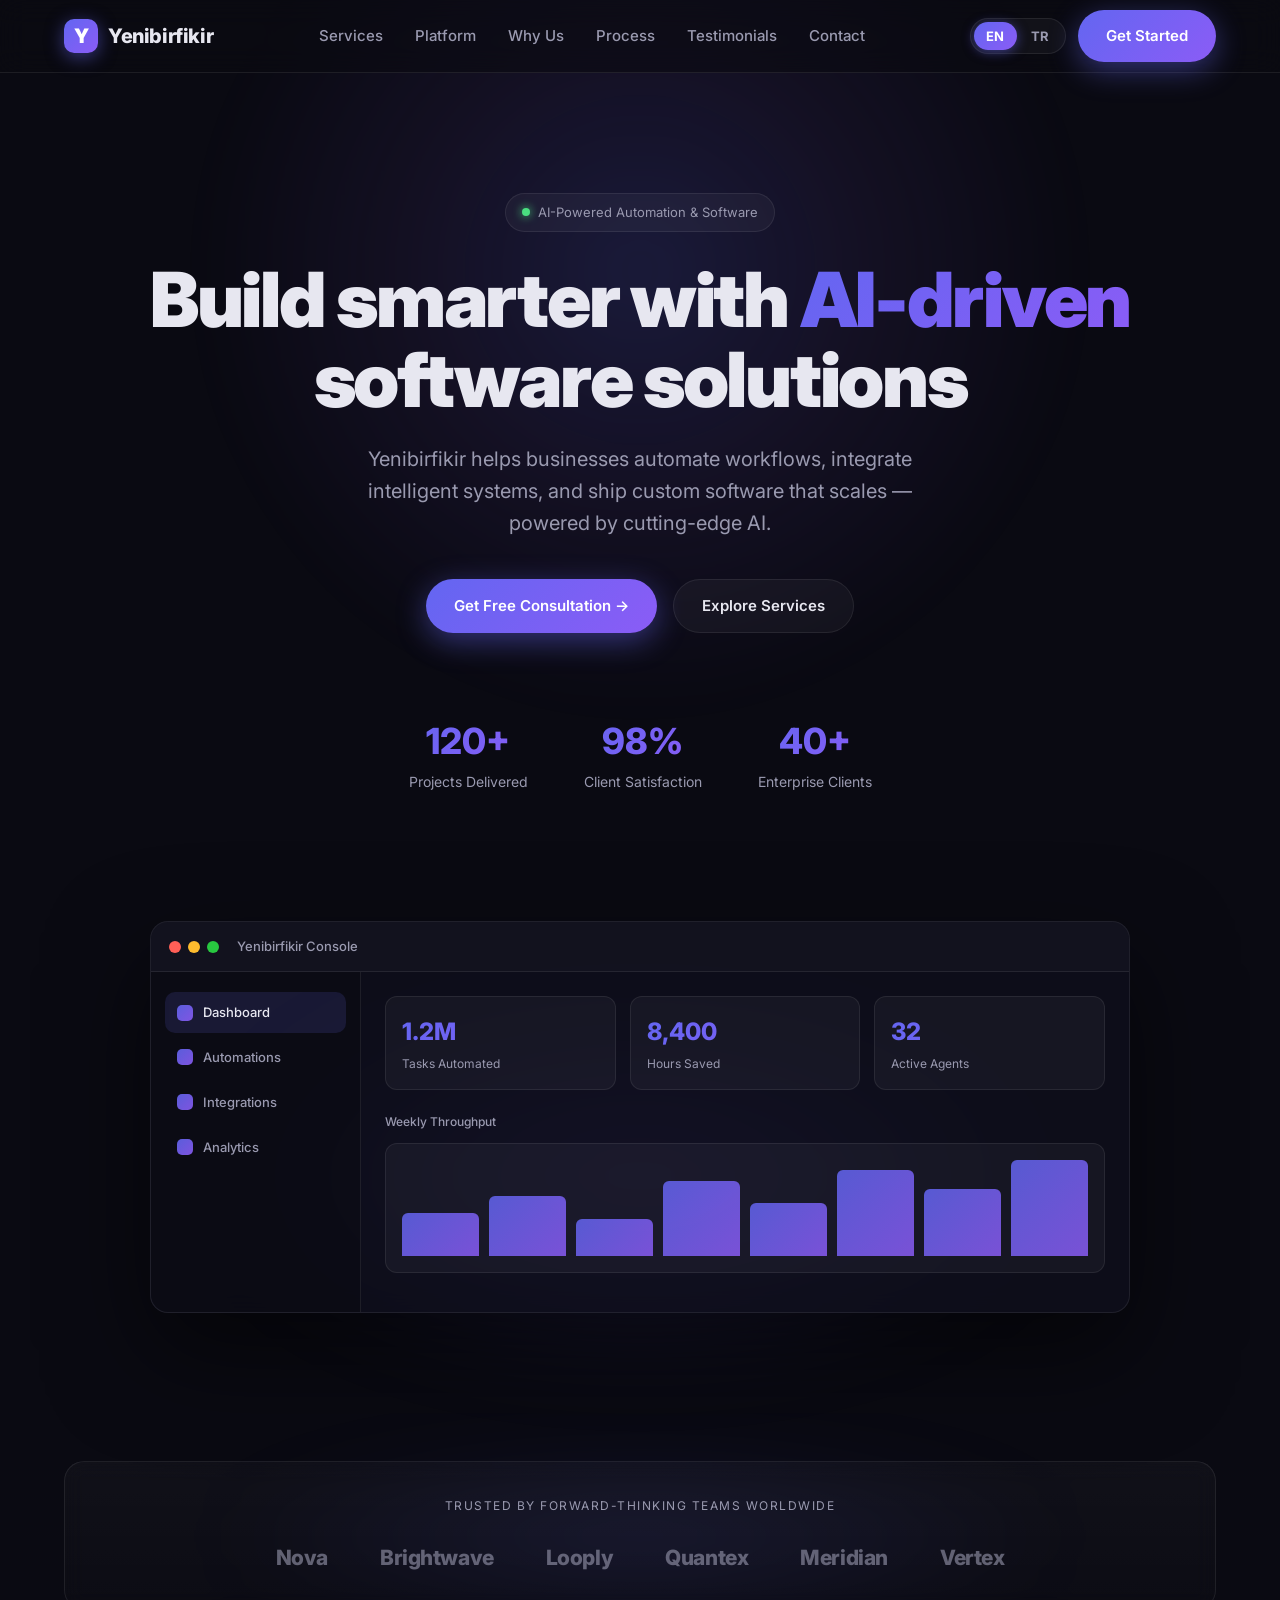
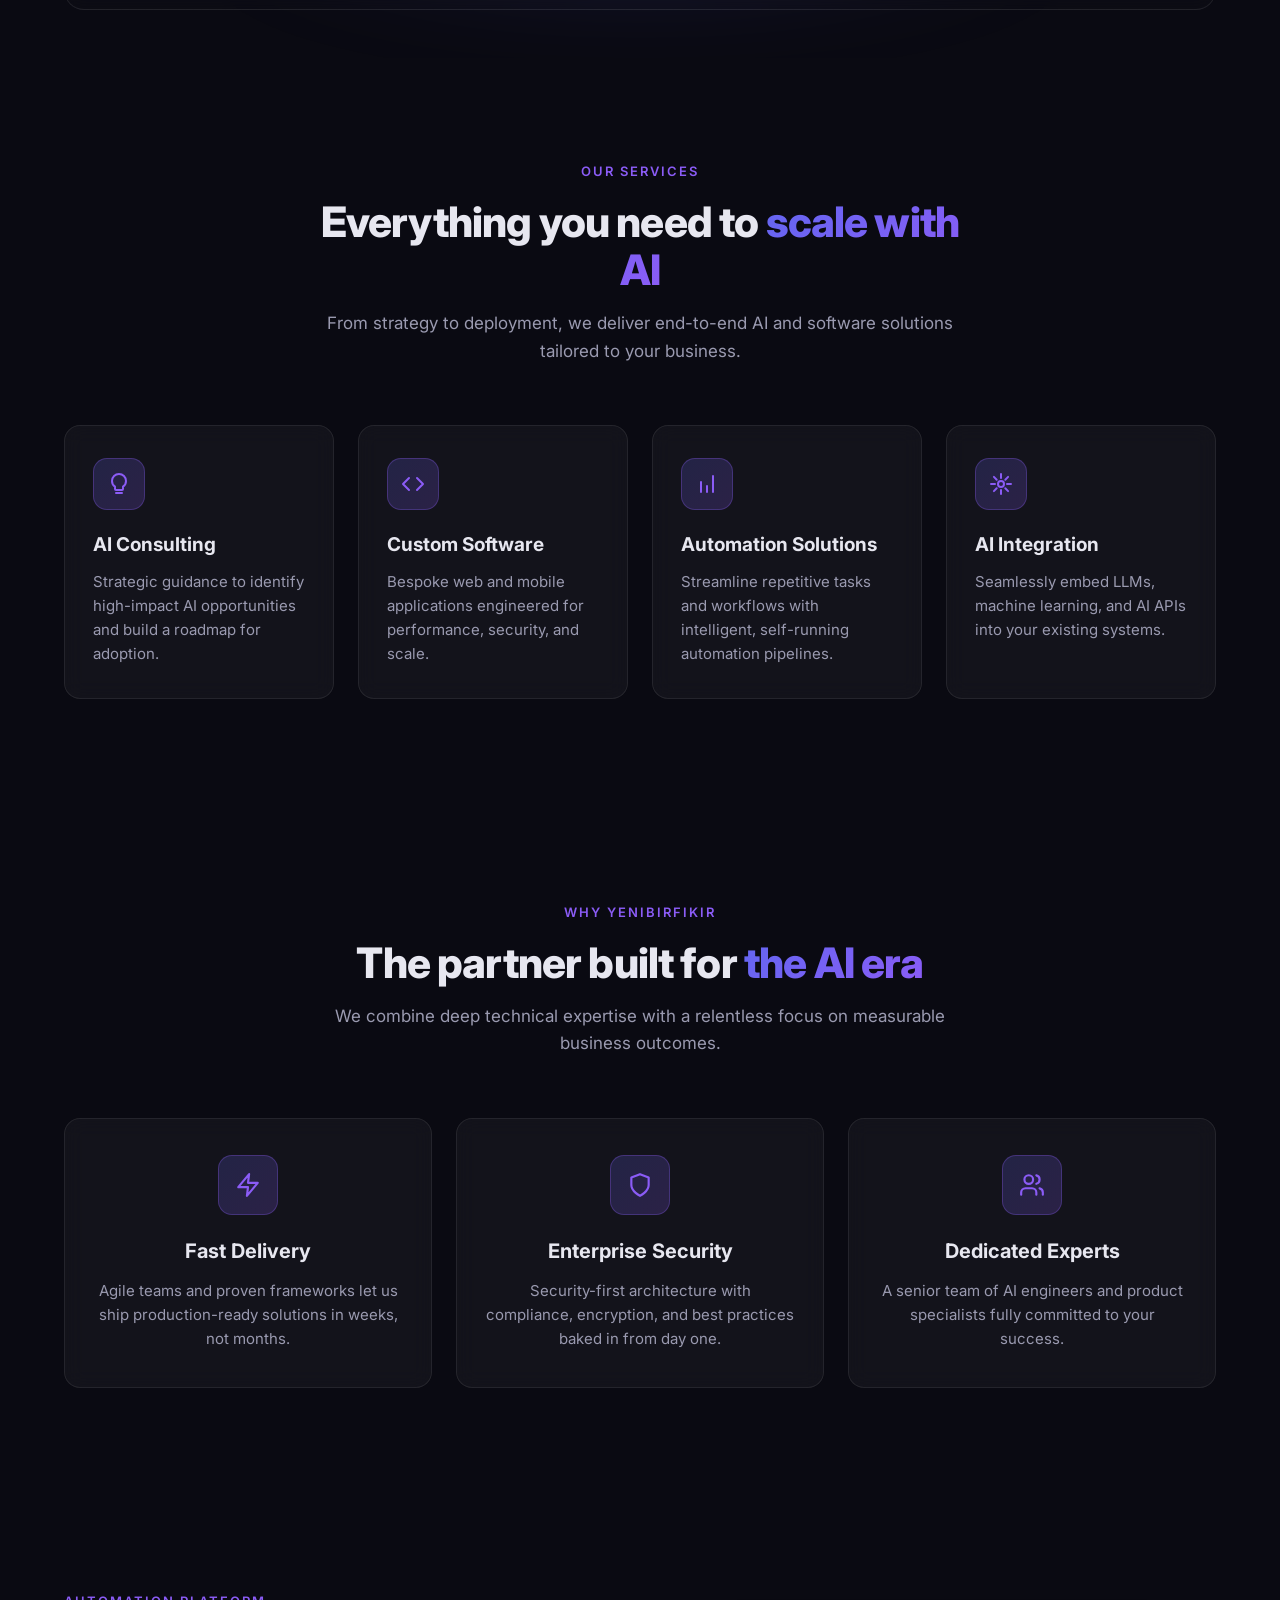
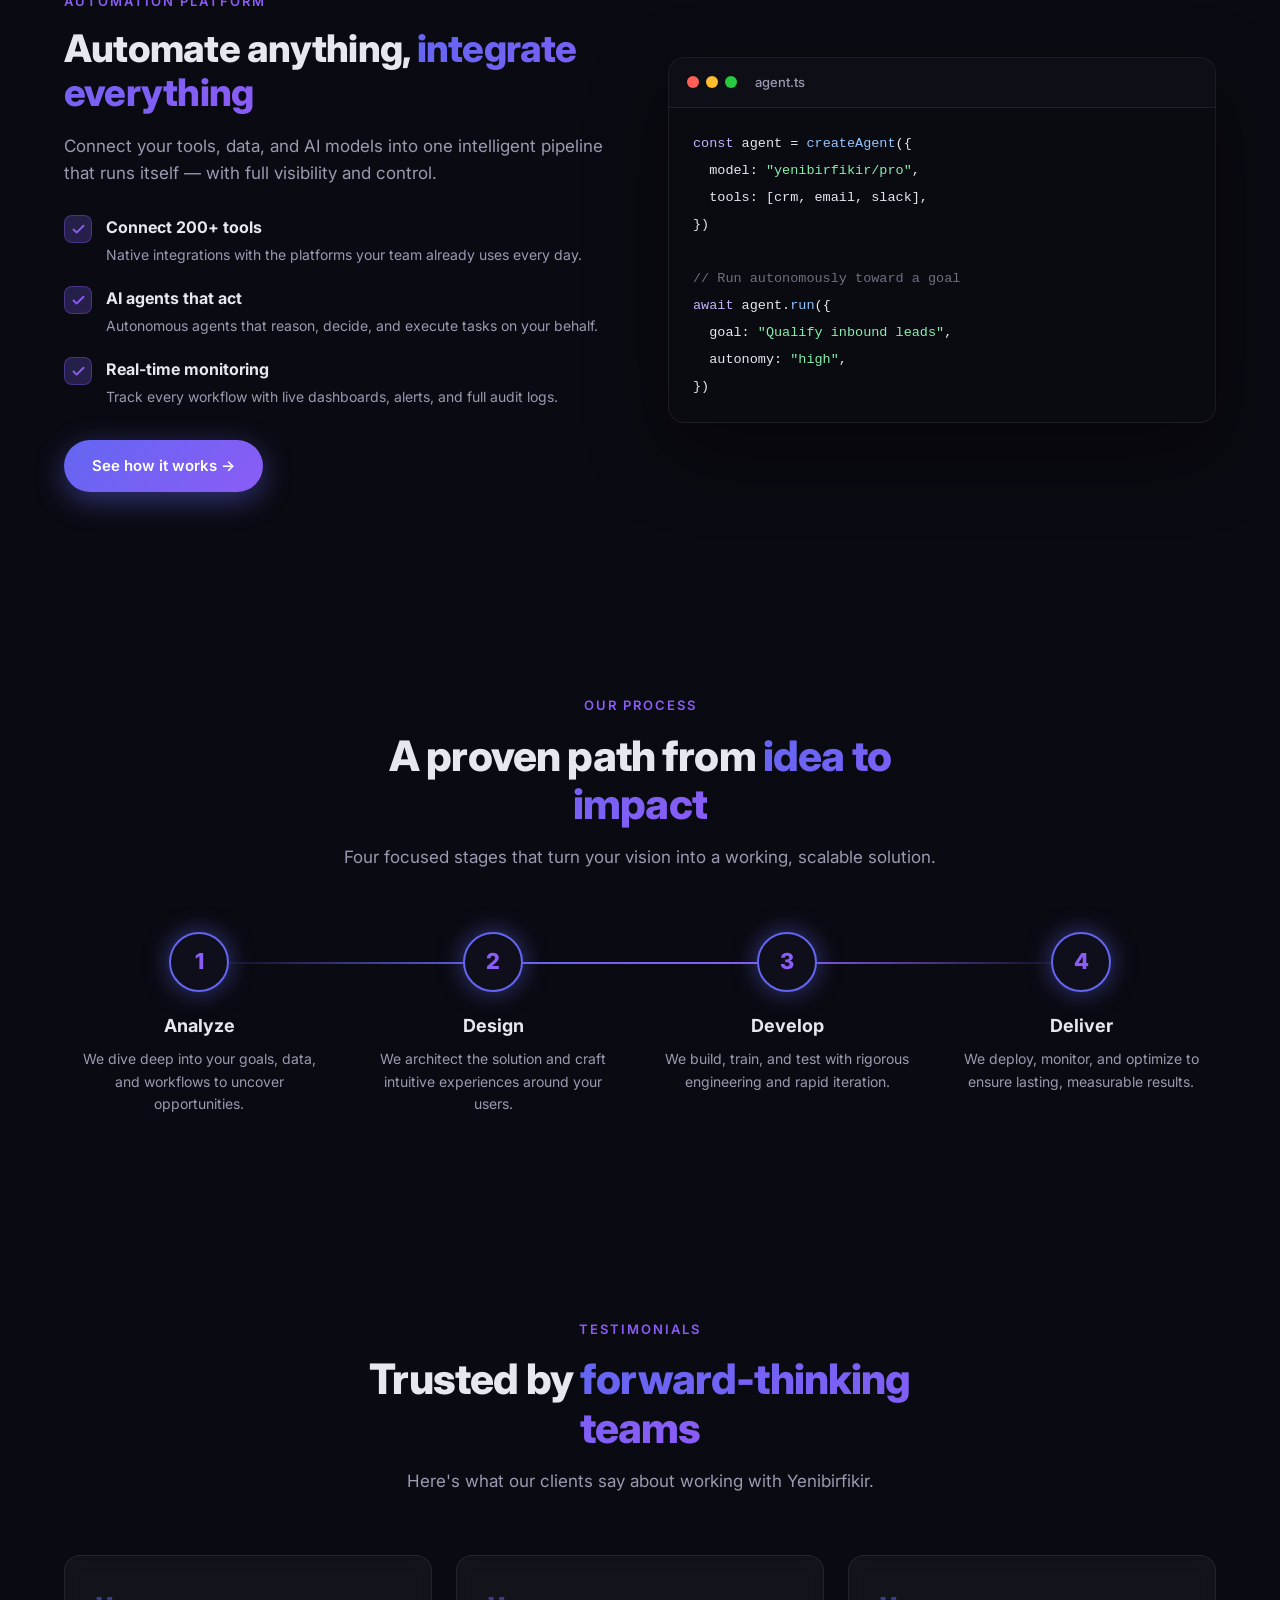
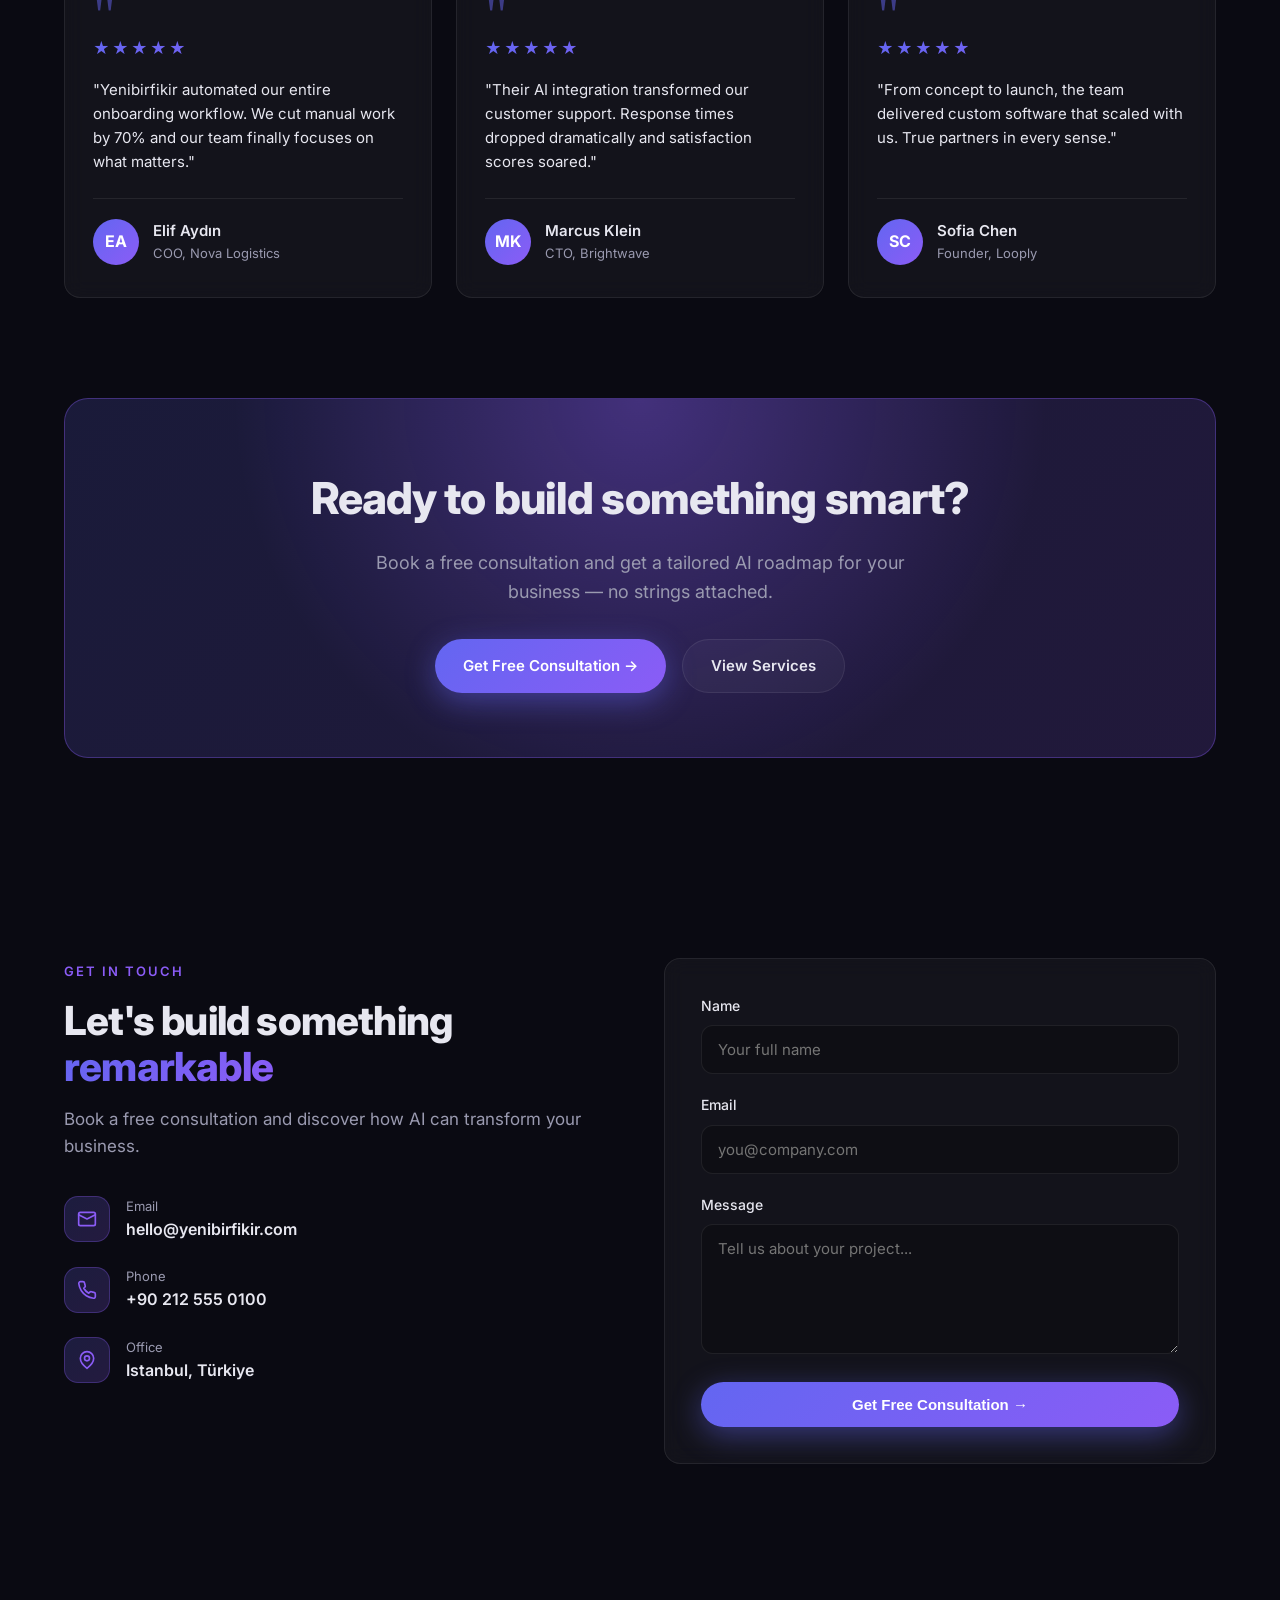
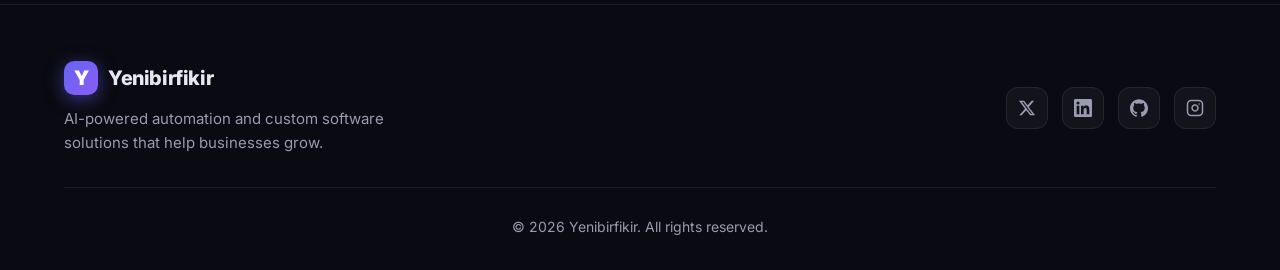
==== commit 537c173e: "changes" ====
--- a/index.html
+++ b/index.html
@@ -81,6 +81,7 @@
       font-size: 15px;
       cursor: pointer;
       border: none;
+      white-space: nowrap;
       transition: transform 0.2s ease, box-shadow 0.2s ease;
     }
 
@@ -136,6 +137,7 @@
       display: flex;
       align-items: center;
       justify-content: space-between;
+      gap: 10px;
       height: 72px;
     }
     .logo {
@@ -757,13 +759,15 @@
     }
     @media (max-width: 600px) {
       .nav-cta .btn-ghost { display: none; }
-      .nav { height: 64px; }
-      .nav-cta { gap: 8px; }
-      .logo { font-size: 17px; gap: 8px; }
-      .logo-mark { width: 30px; height: 30px; border-radius: 9px; }
+      .nav { height: 64px; gap: 6px; }
+      .nav-cta { gap: 6px; }
+      .logo { font-size: 15px; gap: 6px; }
+      .logo-mark { width: 28px; height: 28px; border-radius: 8px; }
       .lang-switch { padding: 2px; }
-      .lang-switch button { padding: 5px 9px; font-size: 12px; }
-      .nav-cta .btn-primary { padding: 9px 16px; font-size: 14px; }
+      .lang-switch button { padding: 4px 7px; font-size: 11px; }
+      .nav-cta .btn-primary { padding: 8px 13px; font-size: 13px; }
+      .menu-toggle { width: 34px; height: 34px; }
+      .menu-toggle svg { width: 19px; height: 19px; }
       .services-grid { grid-template-columns: 1fr; }
       .process-grid { grid-template-columns: 1fr; }
       .hero-stats { gap: 32px; }
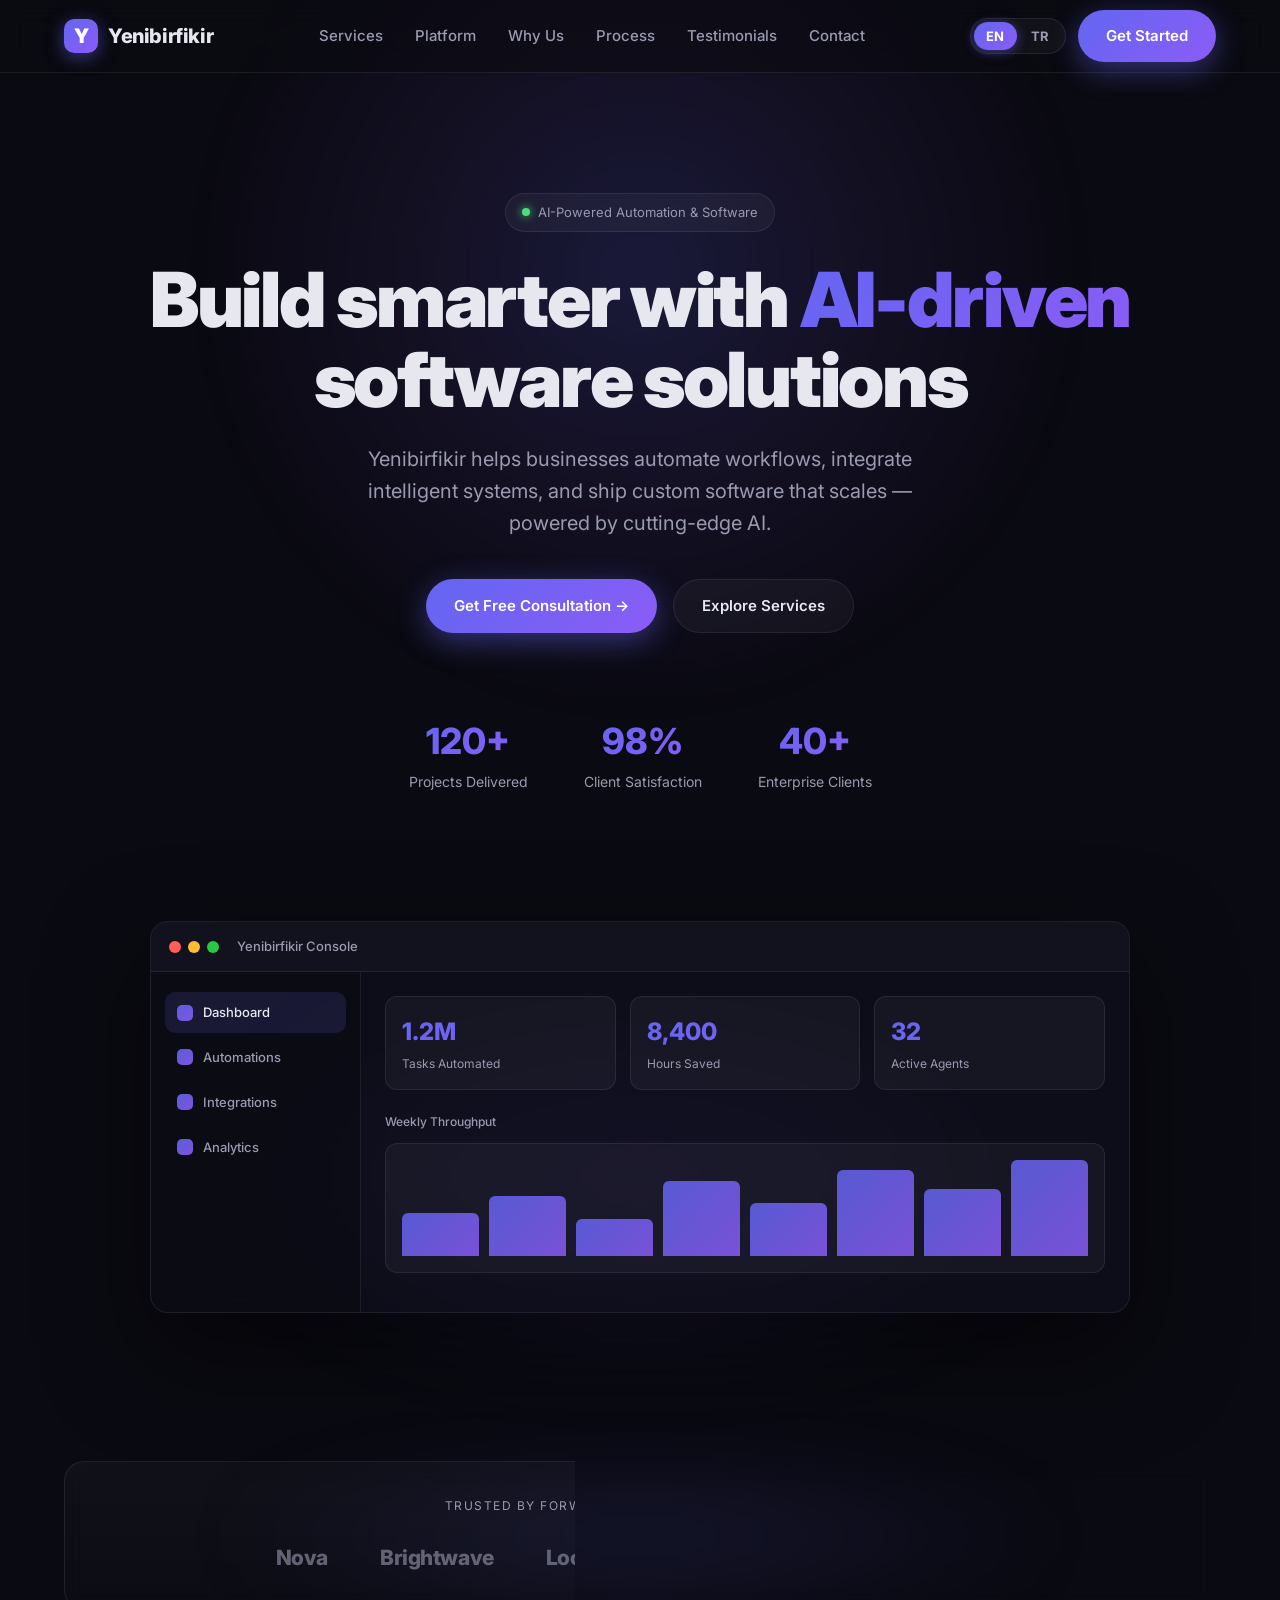
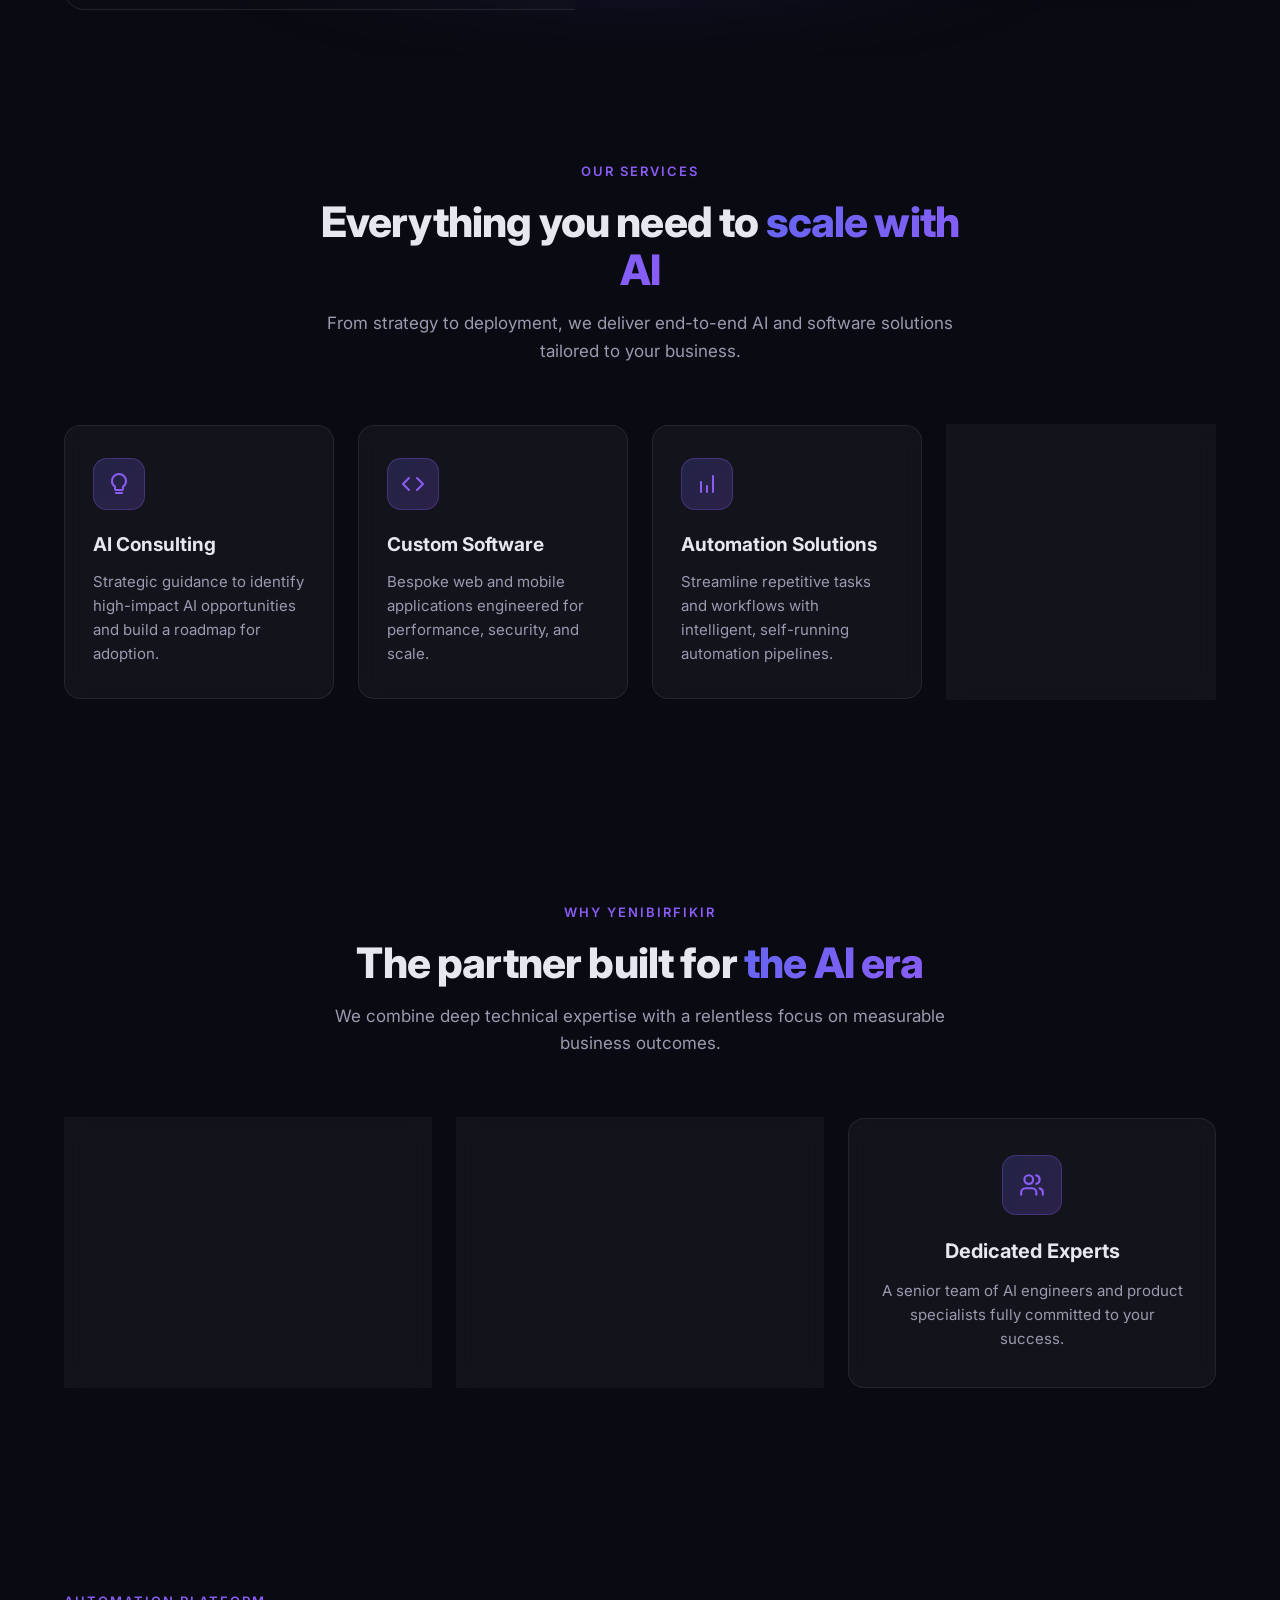
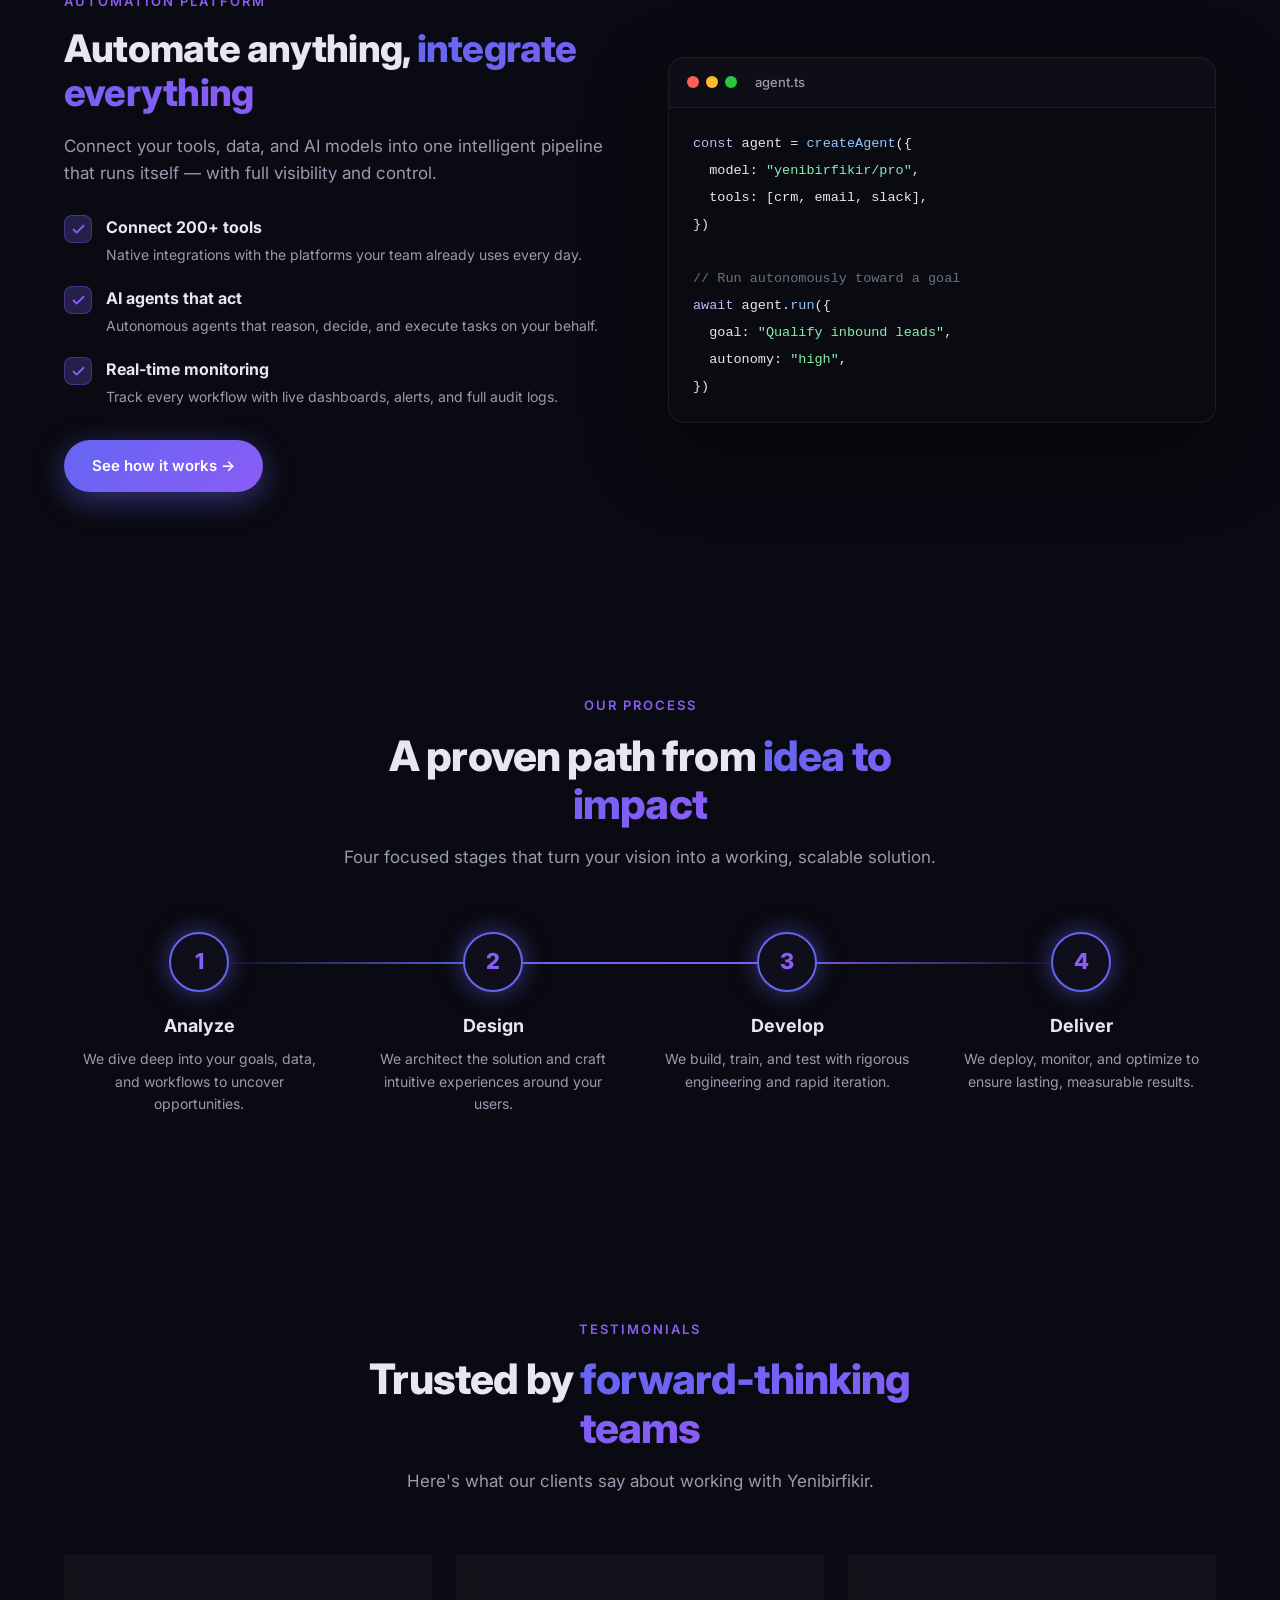
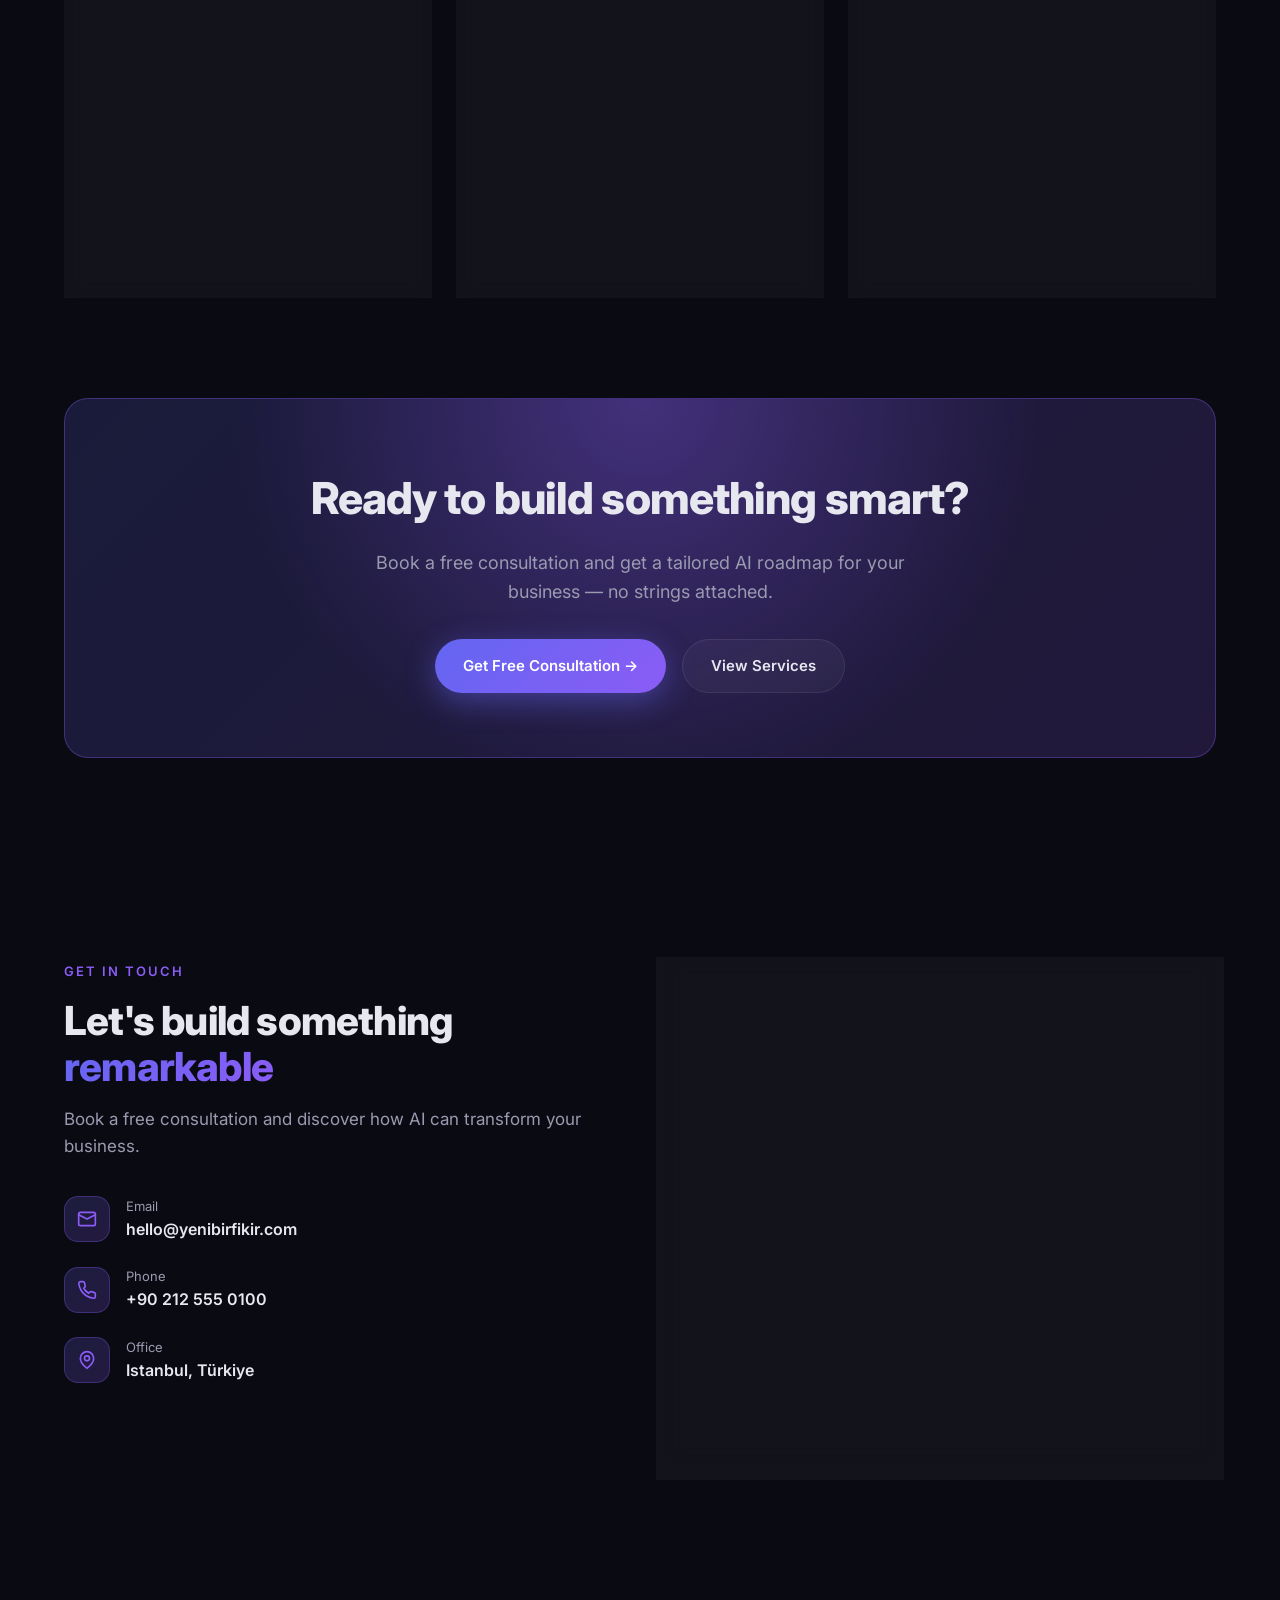
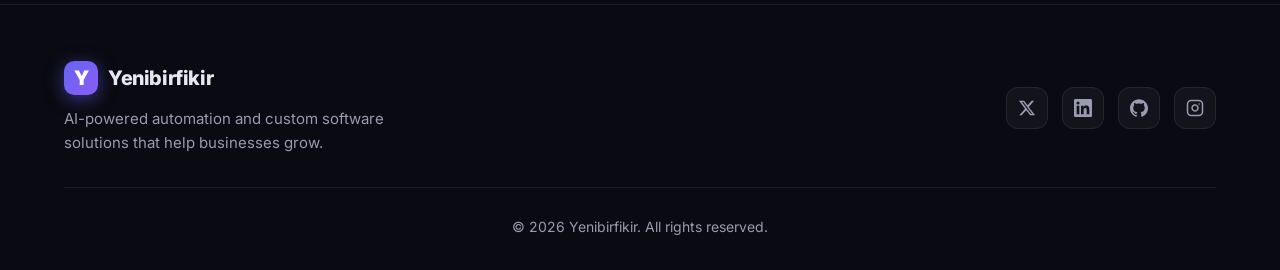
==== commit 76df26d0: "fav" ====
--- a/index.html
+++ b/index.html
@@ -5,6 +5,11 @@
   <meta name="viewport" content="width=device-width, initial-scale=1.0" />
   <title>Yenibirfikir — AI Agency &amp; Software Solutions</title>
   <meta name="description" content="Yenibirfikir provides AI-powered automation and custom software solutions for businesses." />
+  <link rel="icon" href="favicon.svg" type="image/svg+xml" />
+  <link rel="icon" href="favicon.ico" sizes="any" />
+  <link rel="icon" type="image/png" sizes="32x32" href="favicon-32.png" />
+  <link rel="icon" type="image/png" sizes="16x16" href="favicon-16.png" />
+  <link rel="apple-touch-icon" sizes="180x180" href="apple-touch-icon.png" />
   <link rel="preconnect" href="https://fonts.googleapis.com" />
   <link rel="preconnect" href="https://fonts.gstatic.com" crossorigin />
   <link href="https://fonts.googleapis.com/css2?family=Inter:wght@300;400;500;600;700;800;900&display=swap" rel="stylesheet" />
